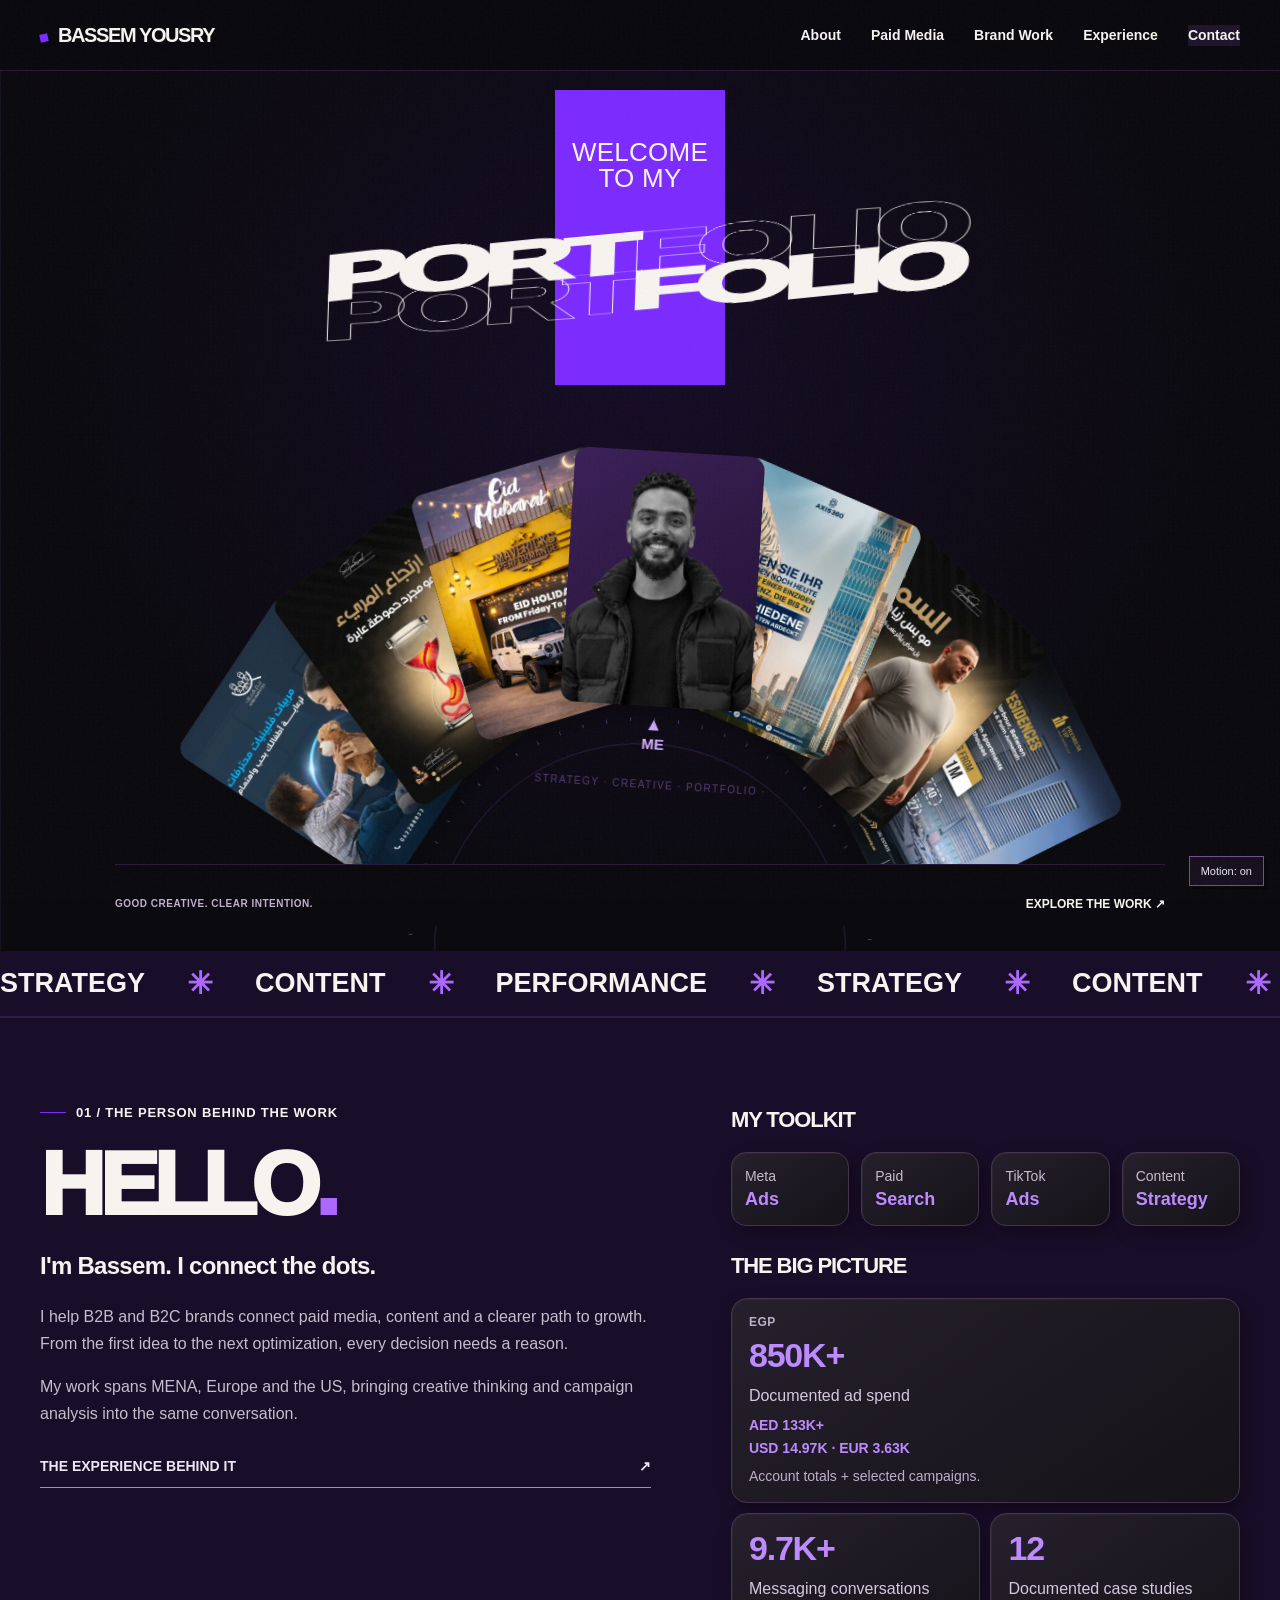
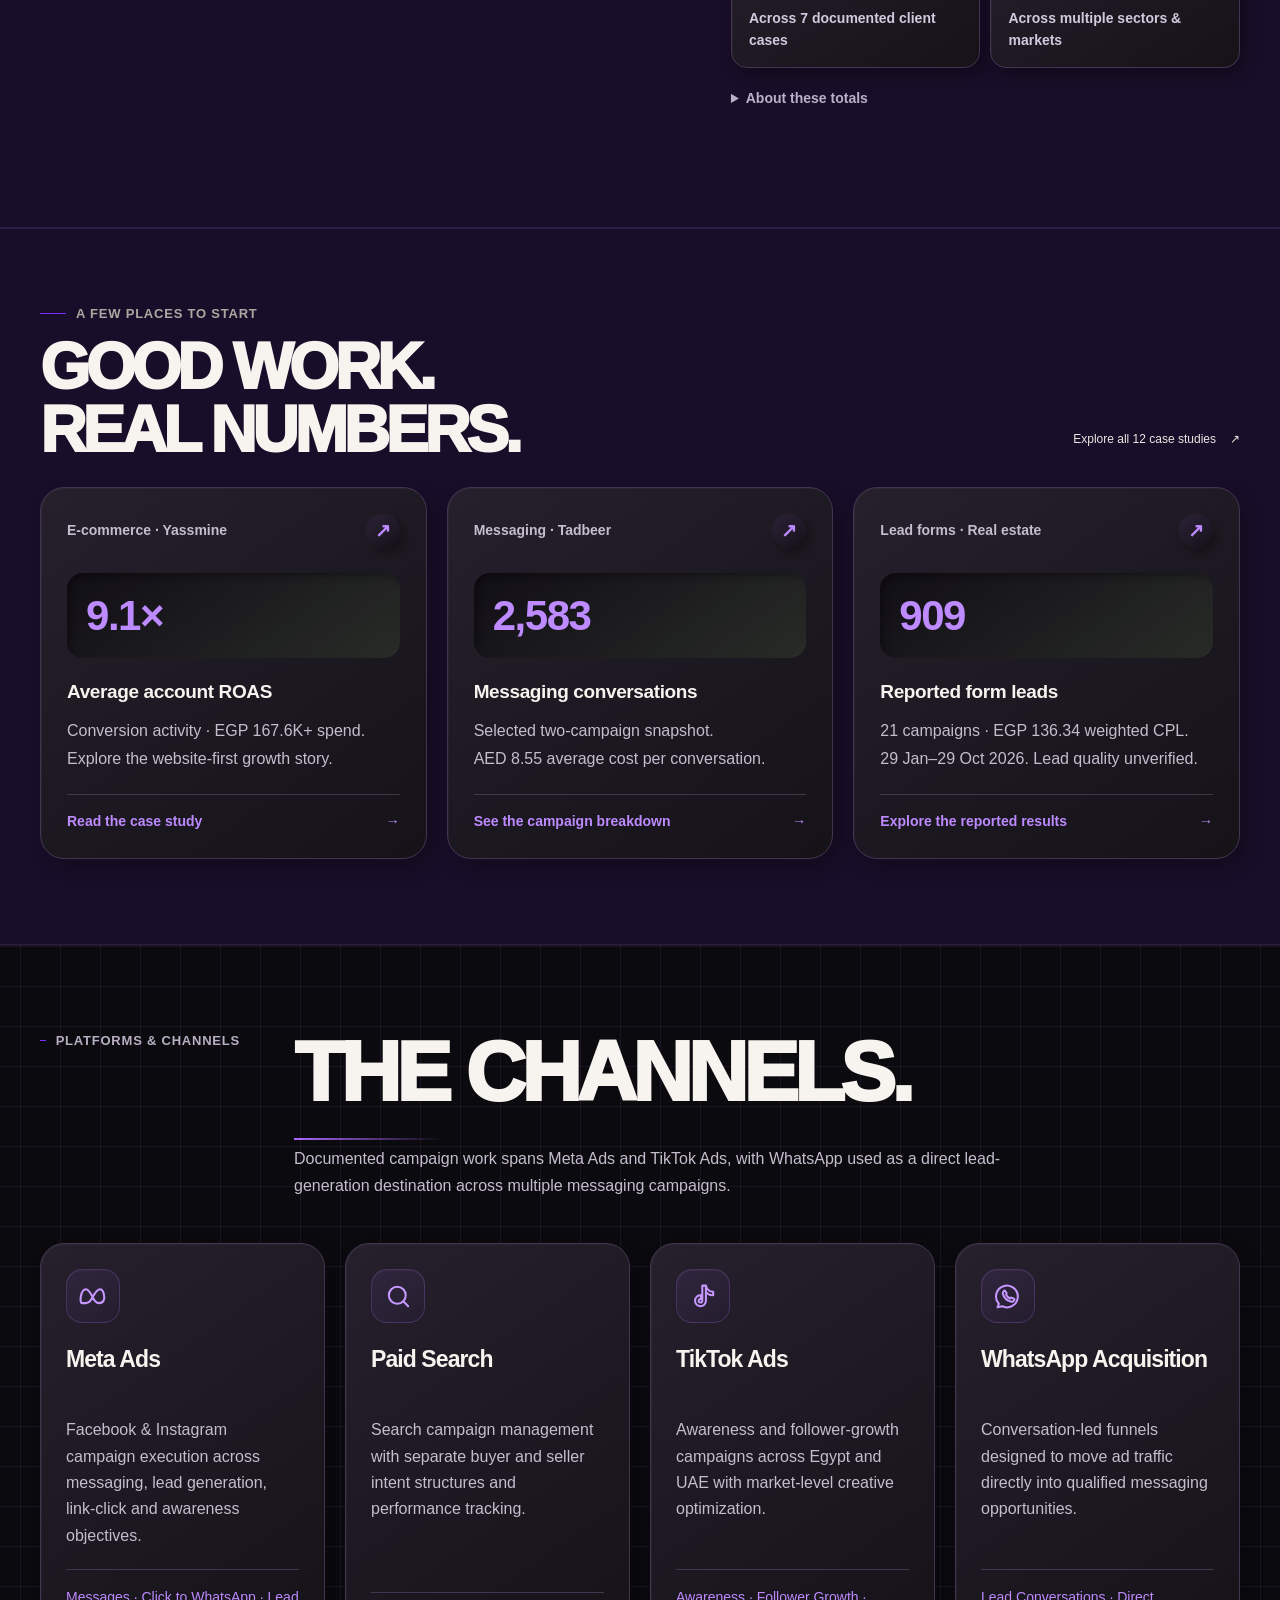
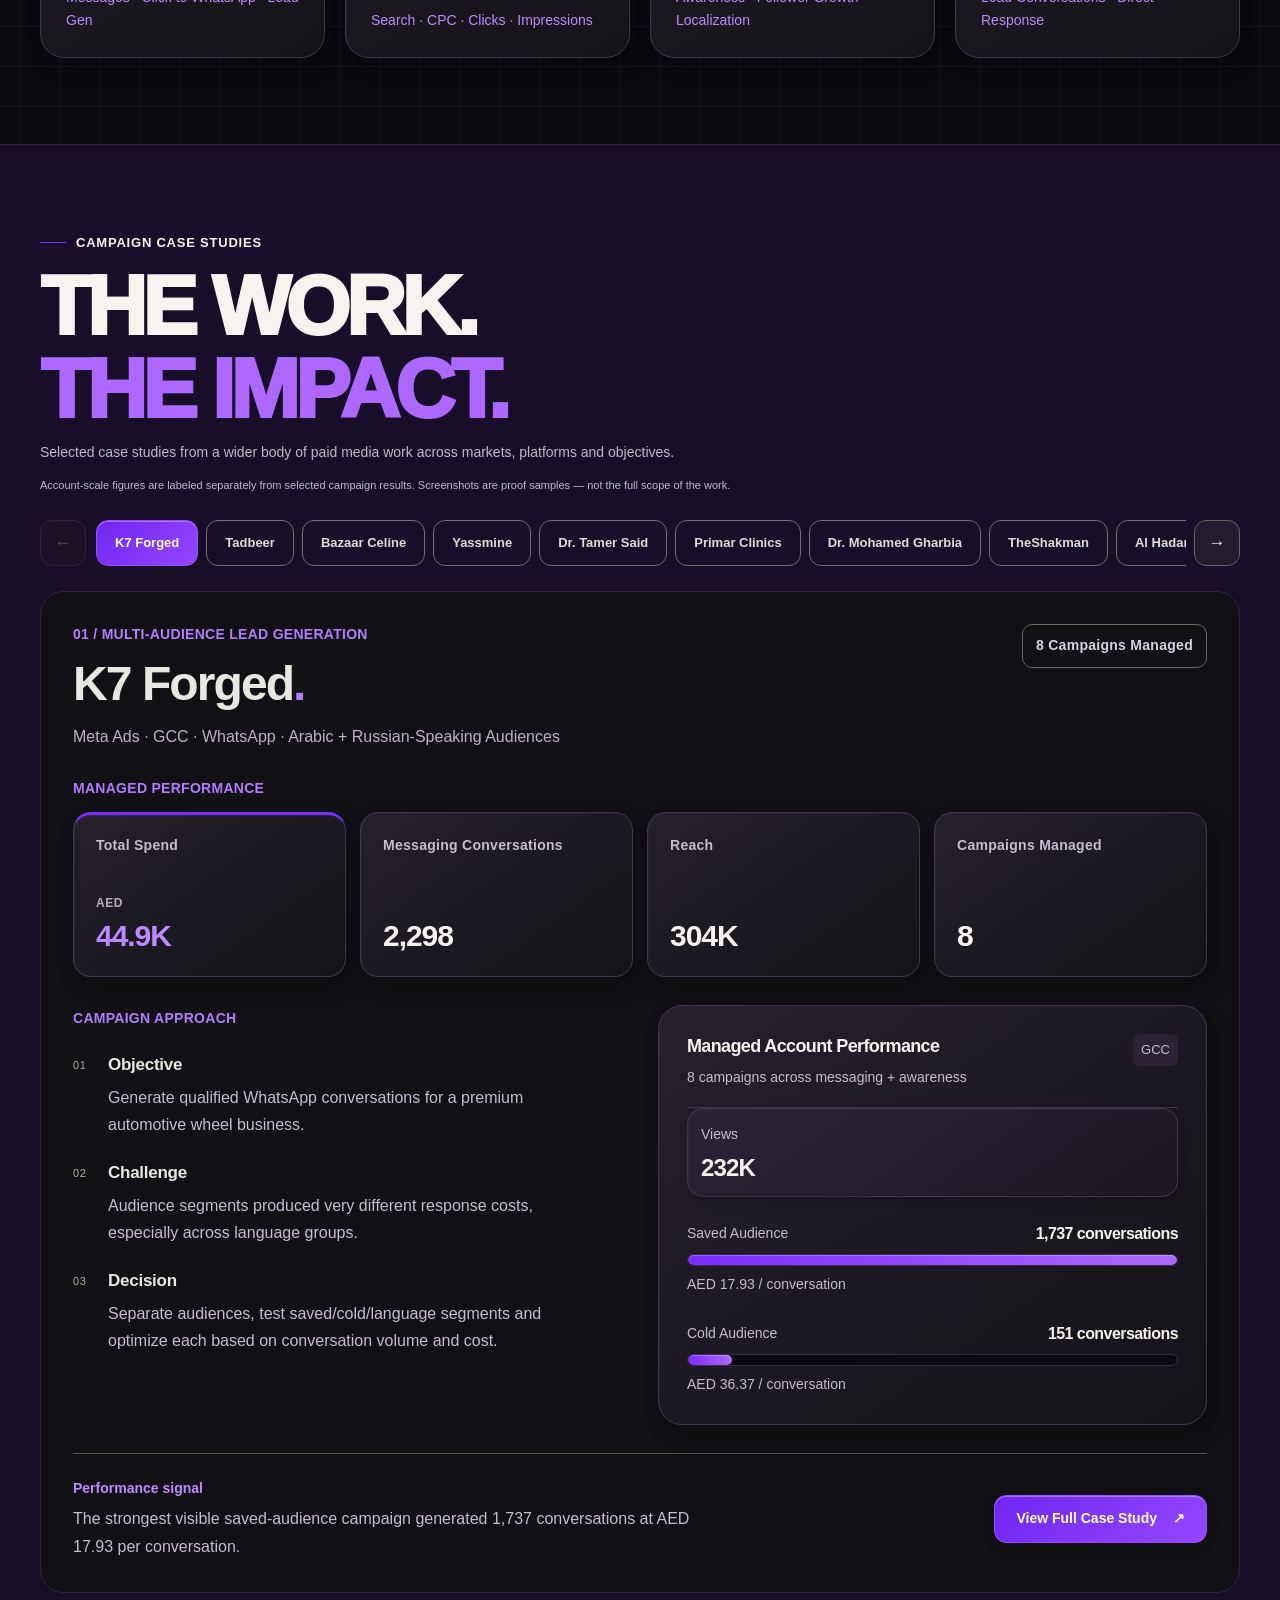
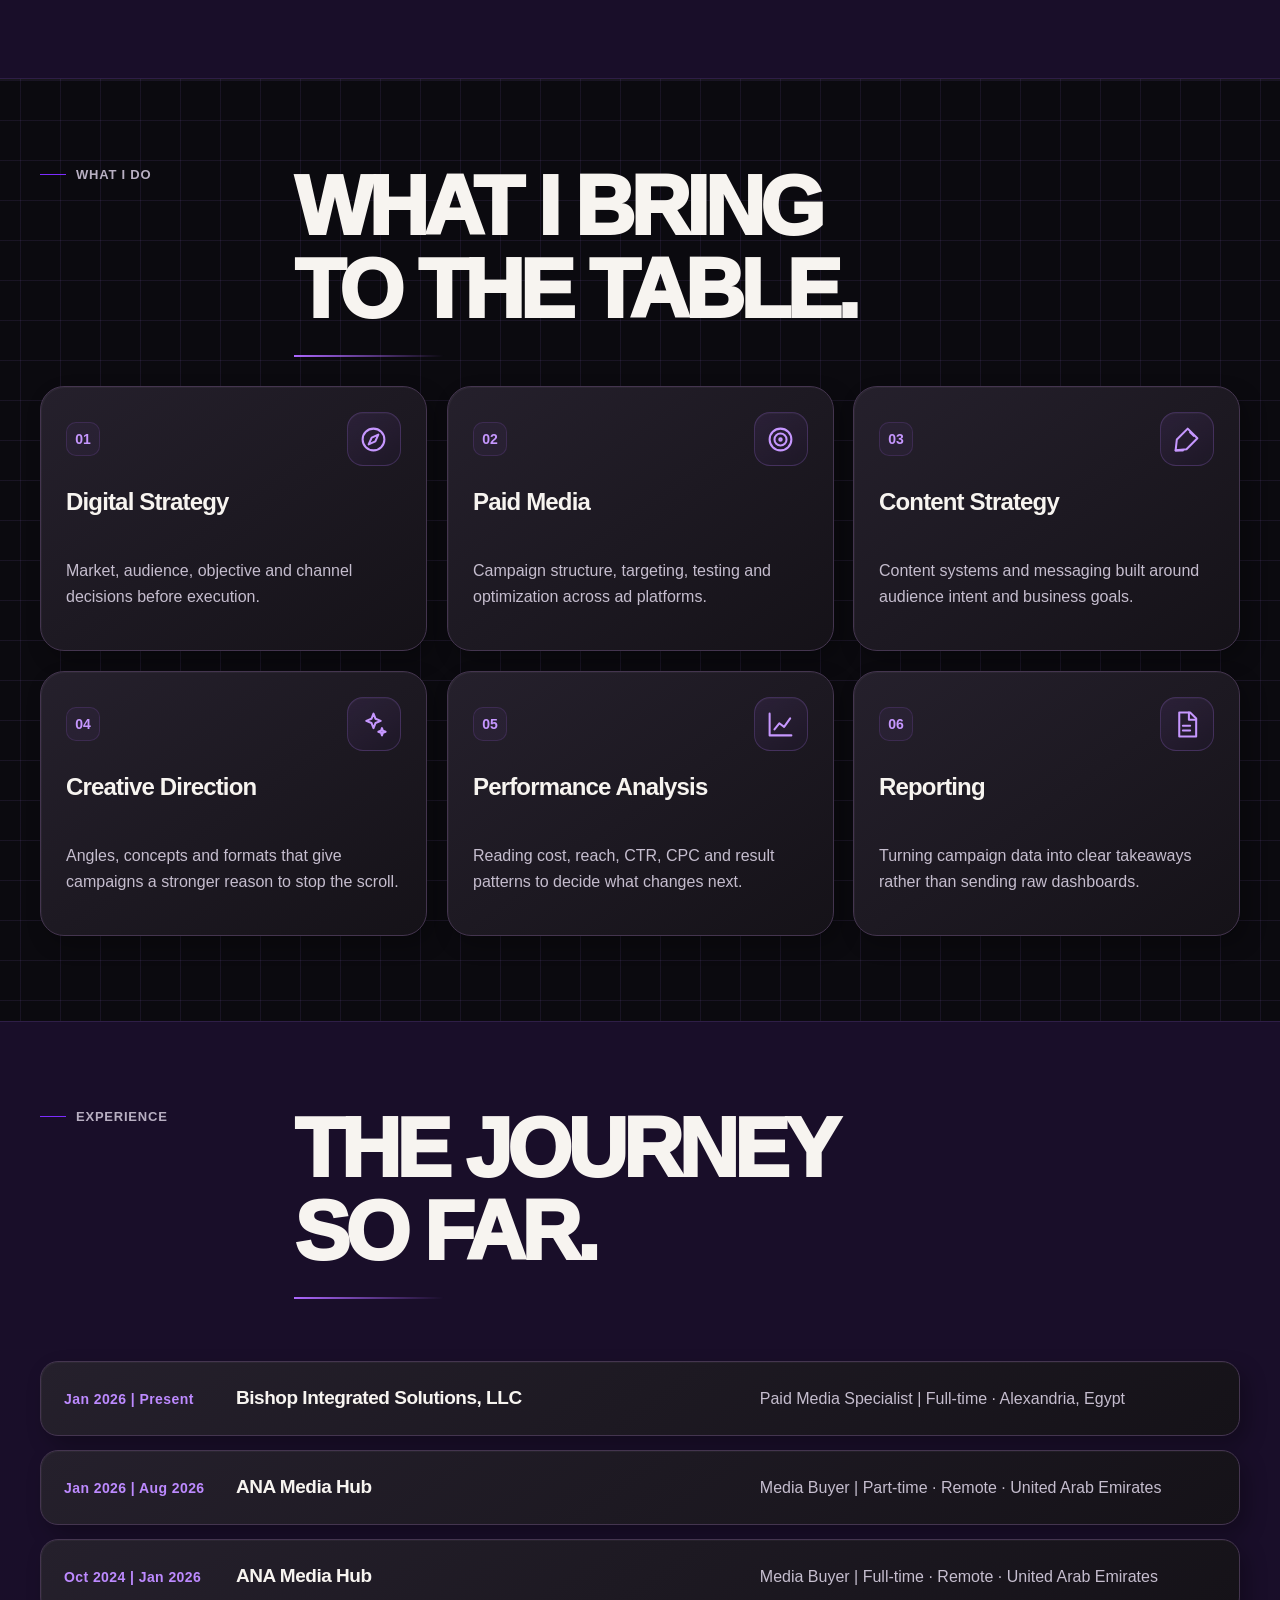
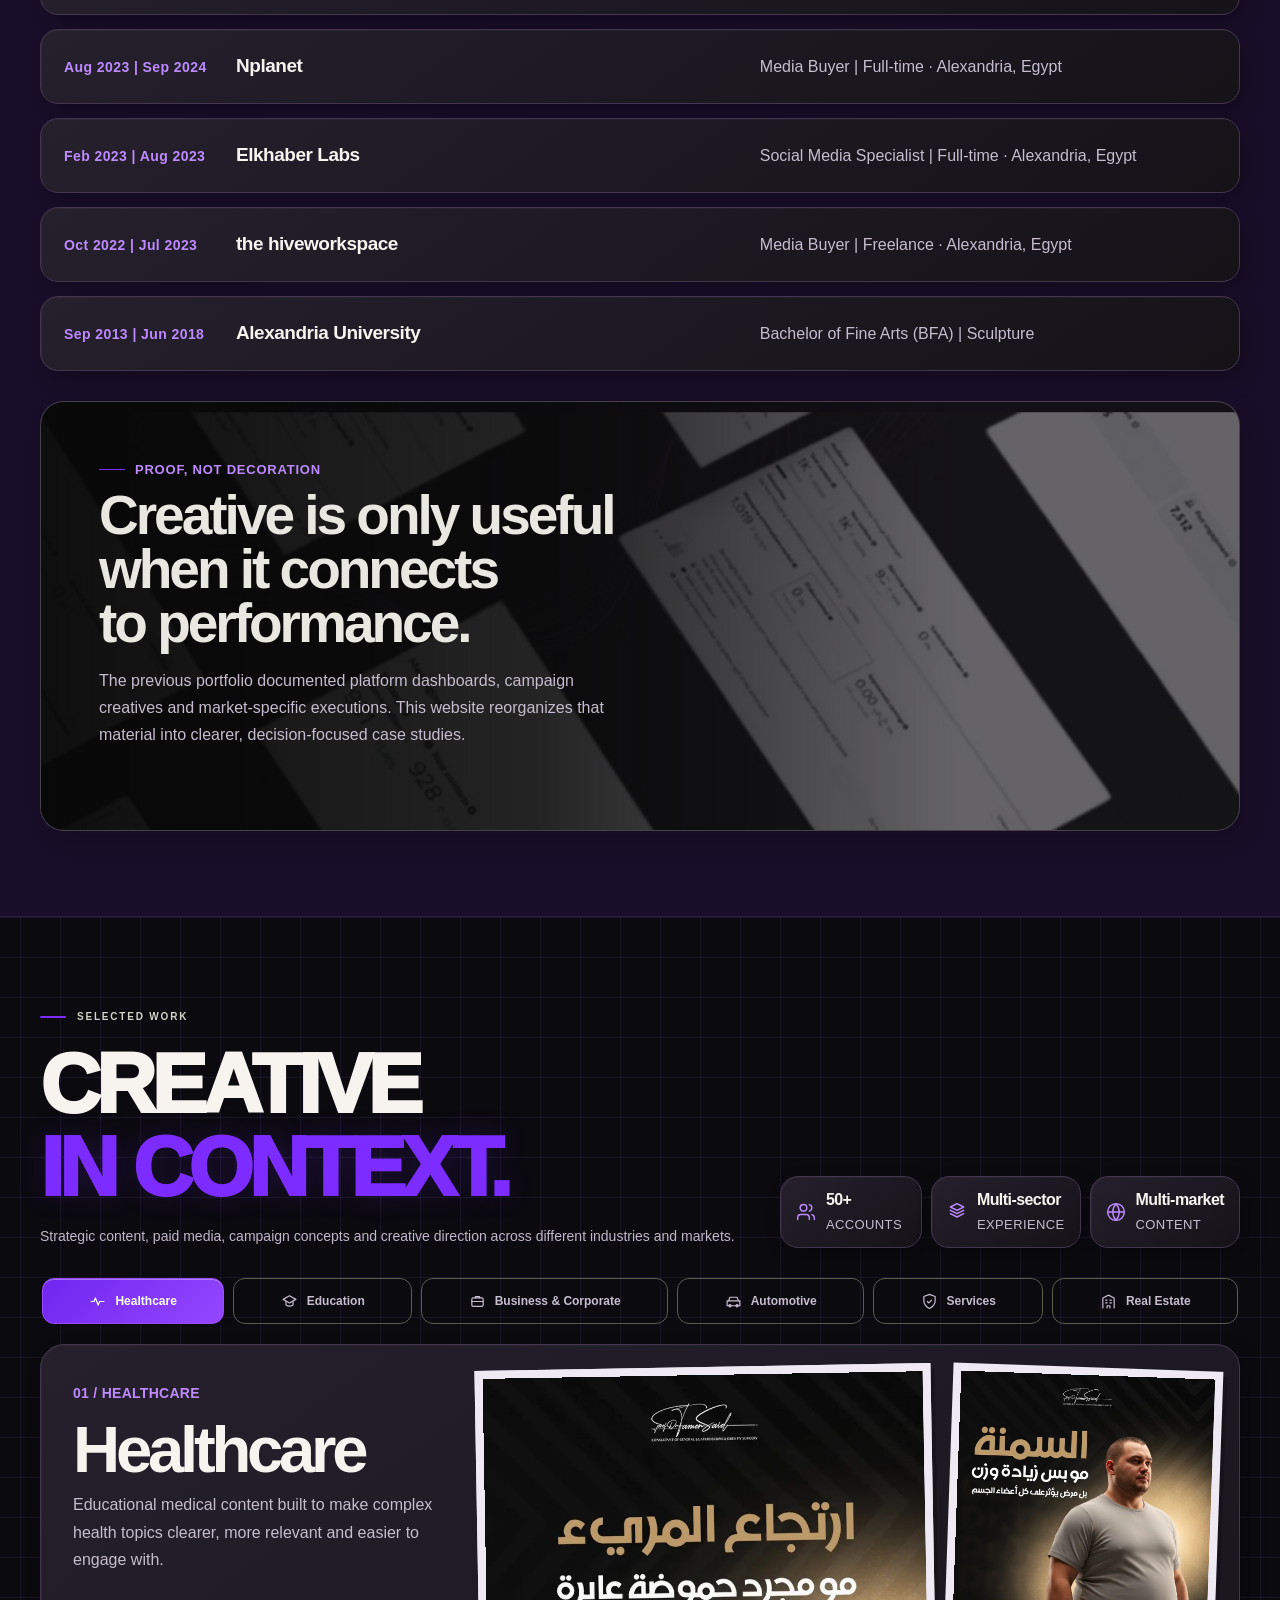
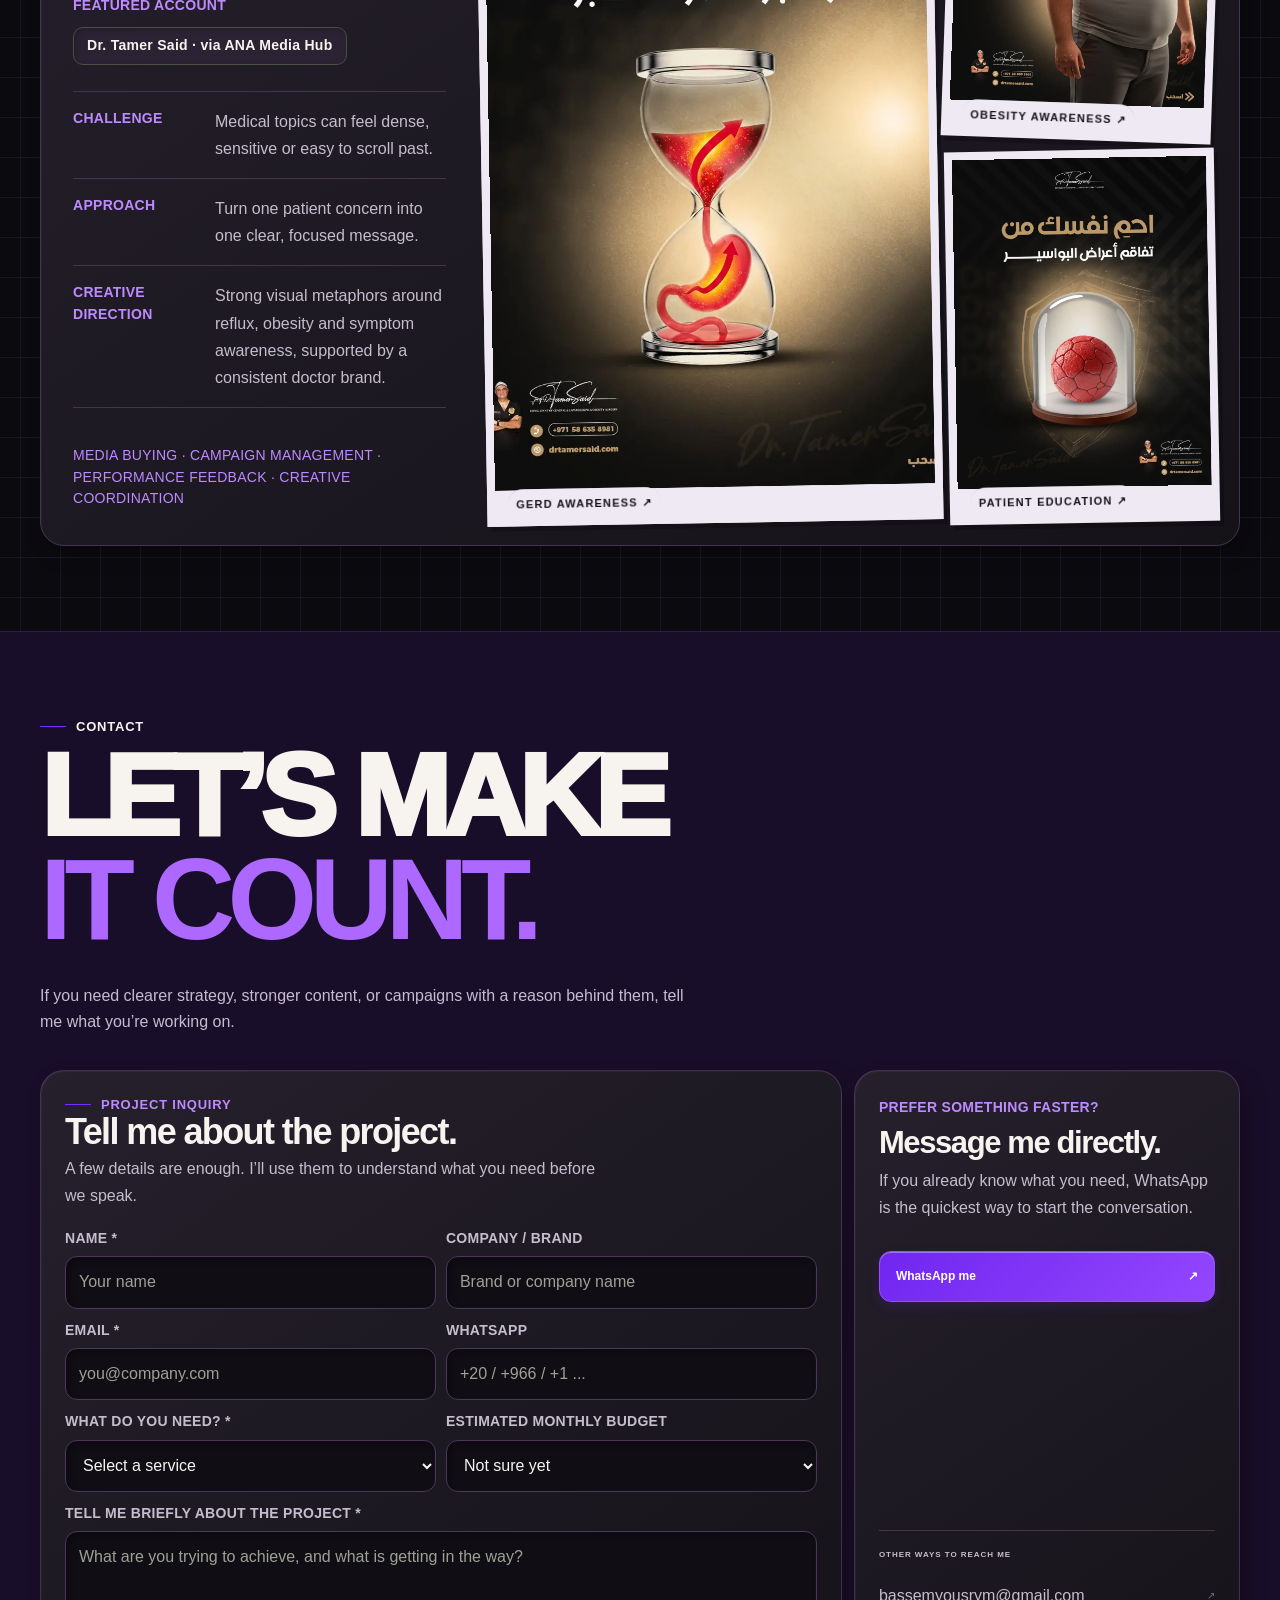
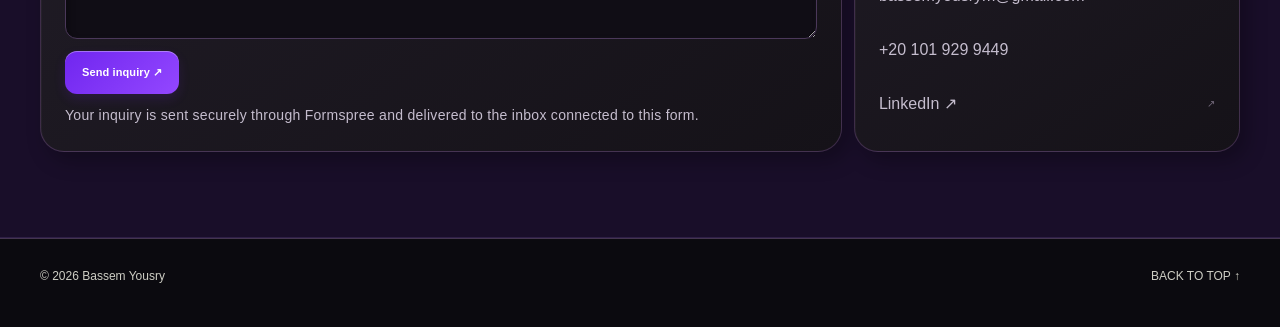
==== index.html @ 171b92a3 "Use a readable medium weight for the welcome text" ====
<!doctype html>
<html lang="en">
<head>
<meta charset="utf-8">
<meta name="viewport" content="width=device-width,initial-scale=1">
<meta name="description" content="Bassem Yousry | Paid Media Specialist and Digital Marketer working across paid media, content strategy and campaign optimization for B2B and B2C brands in Egypt, GCC markets and the US market.">
<meta name="theme-color" content="#080808">
<link rel="canonical" href="https://bassemyousry1.github.io/Bassem-portfolio/">
<link rel="icon" type="image/svg+xml" href="assets/images/site-icon.svg">


<meta property="og:type" content="website">
<meta property="og:site_name" content="Bassem Yousry Portfolio">
<meta property="og:title" content="Bassem Yousry | Paid Media & Digital Marketing">
<meta property="og:description" content="Paid media and content strategy for B2B and B2C brands across MENA, Europe and the US market.">
<meta property="og:url" content="https://bassemyousry1.github.io/Bassem-portfolio/">
<meta property="og:image" content="https://bassemyousry1.github.io/Bassem-portfolio/assets/og-preview.jpg">
<meta property="og:image:width" content="1200">
<meta property="og:image:height" content="630">

<meta name="twitter:card" content="summary_large_image">
<meta name="twitter:title" content="Bassem Yousry | Paid Media & Digital Marketing">
<meta name="twitter:description" content="Paid media and content strategy across MENA, Europe and the US market.">
<meta name="twitter:image" content="https://bassemyousry1.github.io/Bassem-portfolio/assets/og-preview.jpg">
<title>Bassem Yousry | Paid Media & Digital Marketing</title>
<link rel="stylesheet" href="site-7eff02b845.css">
</head>
<body class="paper-portfolio fan-portfolio fan-intro-active">
<a class="skip-link" href="#main-content">Skip to content</a>
<div class="noise"></div>
<div class="scroll-progress" aria-hidden="true"><span></span></div>

<svg width="0" height="0" style="position:absolute">
  <symbol id="i-phone" viewBox="0 0 24 24"><path d="M22 16.92v3a2 2 0 0 1-2.18 2 19.79 19.79 0 0 1-8.63-3.07A19.5 19.5 0 0 1 5.15 12.8a19.79 19.79 0 0 1-3.07-8.67A2 2 0 0 1 4.07 2h3a2 2 0 0 1 2 1.72c.12.9.33 1.78.62 2.63a2 2 0 0 1-.45 2.11L8 9.91a16 16 0 0 0 6.09 6.09l1.45-1.24a2 2 0 0 1 2.11-.45c.85.29 1.73.5 2.63.62A2 2 0 0 1 22 16.92z"/></symbol>
  <symbol id="i-mail" viewBox="0 0 24 24"><path d="M4 4h16a2 2 0 0 1 2 2v12a2 2 0 0 1-2 2H4a2 2 0 0 1-2-2V6a2 2 0 0 1 2-2z"/><path d="m22 6-10 7L2 6"/></symbol>
  <symbol id="i-link" viewBox="0 0 24 24"><path d="M10 13a5 5 0 0 0 7.07.07l2-2A5 5 0 0 0 12 4l-1.15 1.15"/><path d="M14 11a5 5 0 0 0-7.07-.07l-2 2A5 5 0 0 0 12 20l1.15-1.15"/></symbol>
  <symbol id="i-download" viewBox="0 0 24 24"><path d="M21 15v4a2 2 0 0 1-2 2H5a2 2 0 0 1-2-2v-4"/><path d="m7 10 5 5 5-5"/><path d="M12 15V3"/></symbol>
  <symbol id="i-target" viewBox="0 0 24 24"><circle cx="12" cy="12" r="9"/><circle cx="12" cy="12" r="5"/><circle cx="12" cy="12" r="1"/></symbol>
  <symbol id="i-chart" viewBox="0 0 24 24"><path d="M3 3v18h18"/><path d="m7 16 4-5 4 3 5-7"/></symbol>
  <symbol id="i-pen" viewBox="0 0 24 24"><path d="m12 20 9-9-8-8-9 9-1 9z"/><path d="m15 6 3 3"/><path d="M3 21h6"/></symbol>
  <symbol id="i-spark" viewBox="0 0 24 24"><path d="m12 3 1.7 4.3L18 9l-4.3 1.7L12 15l-1.7-4.3L6 9l4.3-1.7z"/><path d="m19 15 .8 2.2L22 18l-2.2.8L19 21l-.8-2.2L16 18l2.2-.8z"/></symbol>
  <symbol id="i-compass" viewBox="0 0 24 24"><circle cx="12" cy="12" r="9"/><path d="m16 8-2.5 5.5L8 16l2.5-5.5z"/></symbol>
  <symbol id="i-report" viewBox="0 0 24 24"><path d="M6 2h9l5 5v15H6z"/><path d="M14 2v6h6"/><path d="M9 13h6M9 17h6"/></symbol>
  <symbol id="i-meta" viewBox="0 0 24 24"><path d="M3 17.5C.5 17.5 1.7 6 6.2 6c3.1 0 5.2 6.7 7.4 9.7 1 1.4 1.8 1.8 3.2 1.8 4.2 0 5.1-3.5 4.2-7.4C20.4 7.4 19.1 6 17.7 6c-3 0-5.2 5.5-7.8 9.4-1.2 1.8-2.2 2.1-3.7 2.1H3Z"/></symbol>
  <symbol id="i-search" viewBox="0 0 24 24"><circle cx="11" cy="11" r="7"/><path d="m20 20-4-4"/></symbol>
  <symbol id="i-video" viewBox="0 0 24 24"><path d="M14 3v12.5a4.5 4.5 0 1 1-4-4.47v3.1a1.5 1.5 0 1 0 1 1.42V3h3Zm0 0c.8 3.2 2.9 5 6 5v3c-2.3 0-4.3-.8-6-2.3"/></symbol>
  <symbol id="i-message" viewBox="0 0 24 24"><path d="m4 18-1 3 3.6-1A9 9 0 1 0 4 18Z"/><path d="M8.2 7.5c.2-.4.6-.5.9-.1l1.3 1.8c.2.3.1.6-.4 1.2.7 1.5 1.8 2.6 3.4 3.3.5-.6.9-1 1.2-.8l2 1c.4.2.4.6.1 1.1-.5 1-1.2 1.6-2.3 1.3-3.7-.9-6.3-3.5-7.1-6.6-.2-.8.4-1.8.9-2.2Z"/></symbol>
</svg>

<nav aria-label="Main navigation"><div class="wrap nav"><a class="brand" href="#top"><i></i>BASSEM YOUSRY</a><button class="menu-toggle" type="button" aria-expanded="false" aria-controls="mainLinks"><span>Menu</span><span aria-hidden="true">＋</span></button><div class="links" id="mainLinks"><a href="#about">About</a><a href="#work">Paid Media</a><a href="#brand-work">Brand Work</a><a href="#experience">Experience</a><a href="#contact">Contact</a></div></div></nav>

<main id="top"><span id="main-content" tabindex="-1"></span>
<svg width="0" height="0" aria-hidden="true" style="position:absolute;pointer-events:none"><defs><filter id="paper-ink-only" color-interpolation-filters="sRGB"><feColorMatrix type="matrix" values="0 0 0 0 0  0 0 0 0 0  0 0 0 0 0  -0.2126 -0.7152 -0.0722 1 0"/></filter></defs></svg><header class="paper-hero reference-hero"><div class="wrap"><div class="reference-edition"><span>WELCOME<br>TO MY</span></div><div class="reference-title"><div class="reference-accent-block" aria-hidden="true"></div><h1 aria-label="Portfolio"><span class="ribbon-word" aria-hidden="true"><span>P</span><span>O</span><span>R</span><span>T</span><span>F</span><span>O</span><span>L</span><span>I</span><span>O</span></span><span class="ribbon-word ribbon-outline" aria-hidden="true"><span>P</span><span>O</span><span>R</span><span>T</span><span>F</span><span>O</span><span>L</span><span>I</span><span>O</span></span></h1></div><div class="fan-showcase" aria-label="Selected designs and the person behind them"><div class="fan-track"><div class="fan-compass" aria-hidden="true"><div class="compass-ring ring-one"></div><div class="compass-ring ring-two"></div><div class="compass-lettering">STRATEGY · CREATIVE · PORTFOLIO ·</div><div class="compass-pointer"><span>▲</span><b>ME</b></div></div><a class="fan-card " href="#brand-work" data-fan-sector="services" aria-label="Services campaign creative" style="--card-x:-207.85px;--card-y:120.00px;--card-r:-60deg;--card-z:7"><img src="assets/images/thumbs/sector-service-1.webp" fetchpriority="auto" alt="Services campaign creative" width="600" height="800" decoding="async"></a><a class="fan-card " href="#brand-work" data-fan-sector="healthcare" aria-label="Healthcare campaign creative" style="--card-x:-154.27px;--card-y:56.15px;--card-r:-40deg;--card-z:8"><img src="assets/images/thumbs/sector-health-1.webp" fetchpriority="auto" alt="Healthcare campaign creative" width="600" height="800" decoding="async"></a><a class="fan-card " href="#brand-work" data-fan-sector="automotive" aria-label="Automotive campaign creative" style="--card-x:-82.08px;--card-y:14.47px;--card-r:-20deg;--card-z:9"><img src="assets/images/thumbs/sector-auto-1.webp" fetchpriority="auto" alt="Automotive campaign creative" width="600" height="800" decoding="async"></a><a class="fan-card fan-person" href="#about"  aria-label="Meet Bassem Yousry" style="--card-x:0.00px;--card-y:0.00px;--card-r:0deg;--card-z:10"><img src="assets/images/thumbs/bassem-black-outfit.webp" fetchpriority="high" alt="Bassem Yousry smiling in a black jacket" width="600" height="800" decoding="async"></a><a class="fan-card " href="#brand-work" data-fan-sector="business" aria-label="Business campaign creative" style="--card-x:82.08px;--card-y:14.47px;--card-r:20deg;--card-z:9"><img src="assets/images/thumbs/sector-biz-1.webp" fetchpriority="auto" alt="Business campaign creative" width="600" height="800" decoding="async"></a><a class="fan-card " href="#brand-work" data-fan-sector="healthcare" aria-label="Healthcare campaign creative" style="--card-x:154.27px;--card-y:56.15px;--card-r:40deg;--card-z:8"><img src="assets/images/thumbs/sector-health-2.webp" fetchpriority="auto" alt="Healthcare campaign creative" width="600" height="800" decoding="async"></a><a class="fan-card " href="#brand-work" data-fan-sector="real-estate" aria-label="Real estate campaign creative" style="--card-x:207.85px;--card-y:120.00px;--card-r:60deg;--card-z:7"><img src="assets/images/thumbs/sector-re-1.webp" fetchpriority="auto" alt="Real estate campaign creative" width="600" height="800" decoding="async"></a></div></div><div class="reference-footer"><span>GOOD CREATIVE. CLEAR INTENTION.</span><a href="#work">EXPLORE THE WORK ↗</a></div></div></header>
 <div class="paper-marquee" aria-hidden="true"><div><span>STRATEGY</span><span class="paper-star" aria-hidden="true">✳</span><span>CONTENT</span><span class="paper-star" aria-hidden="true">✳</span><span>PERFORMANCE</span><span class="paper-star" aria-hidden="true">✳</span><span>STRATEGY</span><span class="paper-star" aria-hidden="true">✳</span><span>CONTENT</span><span class="paper-star" aria-hidden="true">✳</span><span>PERFORMANCE</span><span class="paper-star" aria-hidden="true">✳</span><span>STRATEGY</span><span class="paper-star" aria-hidden="true">✳</span><span>CONTENT</span><span class="paper-star" aria-hidden="true">✳</span><span>PERFORMANCE</span><span class="paper-star" aria-hidden="true">✳</span><span>STRATEGY</span><span class="paper-star" aria-hidden="true">✳</span><span>CONTENT</span><span class="paper-star" aria-hidden="true">✳</span><span>PERFORMANCE</span><span class="paper-star" aria-hidden="true">✳</span></div></div>
 <section class="paper-about" id="about"><div class="wrap paper-about-grid">
 <div class="paper-about-copy"><div class="kicker">01 / The person behind the work</div><h2>HELLO<span class="red-ink">.</span></h2><h3>I'm Bassem. I connect the dots.</h3><p>I help B2B and B2C brands connect paid media, content and a clearer path to growth. From the first idea to the next optimization, every decision needs a reason.</p><p>My work spans MENA, Europe and the US, bringing creative thinking and campaign analysis into the same conversation.</p><a href="#experience" class="paper-text-link">THE EXPERIENCE BEHIND IT <span>↗</span></a></div>
 <div class="paper-skills"><h3>MY TOOLKIT</h3><div class="paper-tool-grid"><span>Meta<br><b>Ads</b></span><span>Paid<br><b>Search</b></span><span>TikTok<br><b>Ads</b></span><span>Content<br><b>Strategy</b></span></div><h3>THE BIG PICTURE</h3><dl class="paper-proof-results"><div><dt><small>EGP</small>850K+</dt><dd>Documented ad spend<strong class="paper-spend-currencies">AED 133K+<br>USD 14.97K · EUR 3.63K</strong><span>Account totals + selected campaigns.</span></dd></div><div><dt>9.7K+</dt><dd>Messaging conversations<strong>Across 7 documented client cases</strong></dd></div><div><dt>12</dt><dd>Documented case studies<strong>Across multiple sectors &amp; markets</strong></dd></div></dl><details class="paper-proof-note"><summary>About these totals</summary><p>Spend is grouped by currency and includes account-history totals alongside selected campaign snapshots. It is documented scope, not a claim that every historical campaign was managed by me. Estimated spend and duplicate campaign breakdowns are excluded. Conversations sum selected results across seven clients; they are not unique people. These figures cover available evidence, not lifetime totals.</p></details></div>
 </div></section>
 

<section class="featured-results" aria-labelledby="featuredTitle"><div class="wrap">
  <div class="featured-heading"><div><div class="kicker">A few places to start</div><h2 id="featuredTitle">GOOD WORK.<br>REAL NUMBERS.</h2></div><a href="#work" class="text-link">Explore all 12 case studies <span aria-hidden="true">↗</span></a></div>
  <div class="featured-grid">
    <a class="featured-card" href="#work" data-featured-campaign="yassmine"><div class="featured-card-top"><span>E-commerce · Yassmine</span><span aria-hidden="true">↗</span></div><b>9.1×</b><h3>Average account ROAS</h3><p>Conversion activity · EGP 167.6K+ spend.<br>Explore the website-first growth story.</p><span class="featured-cta">Read the case study <span aria-hidden="true">→</span></span></a>
    <a class="featured-card" href="#work" data-featured-campaign="tadbeer"><div class="featured-card-top"><span>Messaging · Tadbeer</span><span aria-hidden="true">↗</span></div><b>2,583</b><h3>Messaging conversations</h3><p>Selected two-campaign snapshot.<br>AED 8.55 average cost per conversation.</p><span class="featured-cta">See the campaign breakdown <span aria-hidden="true">→</span></span></a>
    <a class="featured-card" href="#work" data-featured-campaign="realestate"><div class="featured-card-top"><span>Lead forms · Real estate</span><span aria-hidden="true">↗</span></div><b>909</b><h3>Reported form leads</h3><p>21 campaigns · EGP 136.34 weighted CPL.<br>29 Jan–29 Oct 2026. Lead quality unverified.</p><span class="featured-cta">Explore the reported results <span aria-hidden="true">→</span></span></a>
  </div>
</div></section>

<section id="platforms"><div class="wrap">
  <div class="head reveal"><div class="kicker">Platforms & Channels</div><h2>THE CHANNELS.</h2></div>
  <p class="subcopy reveal">Documented campaign work spans Meta Ads and TikTok Ads, with WhatsApp used as a direct lead-generation destination across multiple messaging campaigns.</p>
  <div class="platforms">
    <article class="platform reveal"><div class="platform-icon"><svg class="ico lg" aria-hidden="true" focusable="false"><use href="#i-meta"/></svg></div><div><h3>Meta Ads</h3><p>Facebook & Instagram campaign execution across messaging, lead generation, link-click and awareness objectives.</p><small>Messages · Click to WhatsApp · Lead Gen</small></div></article>
    <article class="platform reveal"><div class="platform-icon"><svg class="ico lg" aria-hidden="true" focusable="false"><use href="#i-search"/></svg></div><div><h3>Paid Search</h3><p>Search campaign management with separate buyer and seller intent structures and performance tracking.</p><small>Search · CPC · Clicks · Impressions</small></div></article>
    <article class="platform reveal"><div class="platform-icon"><svg class="ico lg" aria-hidden="true" focusable="false"><use href="#i-video"/></svg></div><div><h3>TikTok Ads</h3><p>Awareness and follower-growth campaigns across Egypt and UAE with market-level creative optimization.</p><small>Awareness · Follower Growth · Localization</small></div></article>
    <article class="platform reveal"><div class="platform-icon"><svg class="ico lg" aria-hidden="true" focusable="false"><use href="#i-message"/></svg></div><div><h3>WhatsApp Acquisition</h3><p>Conversation-led funnels designed to move ad traffic directly into qualified messaging opportunities.</p><small>Lead Conversations · Direct Response</small></div></article>
  </div>
</div></section>

<section id="work">
  <div class="wrap">

    <div class="campaign-v22-head reveal">
      <div class="campaign-v21-heading">
        <div>
          <div class="kicker">Campaign Case Studies</div>
          <h2>THE WORK.<br><span class="red-ink">THE IMPACT.</span></h2>
          <p>Selected case studies from a wider body of paid media work across markets, platforms and objectives.</p>
          <div class="campaign-scope-note">Account-scale figures are labeled separately from selected campaign results. Screenshots are proof samples — not the full scope of the work.</div>
        </div>

        <div class="campaign-v21-tab-shell">
          <button class="campaign-tab-arrow prev" id="campaignTabPrev" type="button" aria-label="Previous campaign">←</button>
          <div class="campaign-v21-tabs" id="campaignV21Tabs" role="tablist" aria-label="Campaign case studies">
            <button class="campaign-v21-tab active" data-campaign-target="k7" role="tab" aria-selected="true">K7 Forged</button>
            <button class="campaign-v21-tab" data-campaign-target="tadbeer" role="tab" aria-selected="false">Tadbeer</button>
            <button class="campaign-v21-tab" data-campaign-target="bazaar" role="tab" aria-selected="false">Bazaar Celine</button>
            <button class="campaign-v21-tab" data-campaign-target="yassmine" role="tab" aria-selected="false">Yassmine</button>
            <button class="campaign-v21-tab" data-campaign-target="drtamer" role="tab" aria-selected="false">Dr. Tamer Said</button>
            <button class="campaign-v21-tab" data-campaign-target="sherbiny" role="tab" aria-selected="false">Primar Clinics</button>
            <button class="campaign-v21-tab" data-campaign-target="gharbia" role="tab" aria-selected="false">Dr. Mohamed Gharbia</button>
            <button class="campaign-v21-tab" data-campaign-target="shakman" role="tab" aria-selected="false">TheShakman</button>
            <button class="campaign-v21-tab" data-campaign-target="hadara" role="tab" aria-selected="false">Al Hadara Center</button>
            <button class="campaign-v21-tab" data-campaign-target="exige" role="tab" aria-selected="false">Exige Auto</button>
            <button class="campaign-v21-tab" data-campaign-target="zafran" role="tab" aria-selected="false">Zafran Market</button>
            <button class="campaign-v21-tab" data-campaign-target="realestate" role="tab" aria-selected="false">Real Estate Lead Generation</button>
          </div>
          <button class="campaign-tab-arrow next" id="campaignTabNext" type="button" aria-label="Next campaign">→</button>
        </div>
      </div>
    </div>

    <div class="campaign-v21-stack reveal">
      <!-- Real Estate: verified form-lead rows, 29 Jan–29 Oct 2026 -->
      <article class="campaign-v21-case campaign-editorial" data-campaign="realestate">
 <header class="case-heading"><div><div class="campaign-v21-index">12 / Real Estate Lead Generation</div><h3>Real Estate Lead Generation<span class="case-title-dot" aria-hidden="true">.</span></h3><p class="campaign-v21-sub">Meta Ads · Lead Forms · EGP · 29 Jan–29 Oct 2026</p></div><div class="case-context">21 Form-Lead Campaigns</div></header>
 <div class="case-results"><div class="case-section-label">Reported Form-Lead Performance</div><div class="case-outcomes"><div class="case-outcome primary-outcome"><span class="metric-label">Reported Form Leads</span><b class="metric-value"><span class="metric-currency" aria-hidden="true">&nbsp;</span><span class="metric-number">909</span></b></div><div class="case-outcome"><span class="metric-label">Form-Lead Campaign Spend</span><b class="metric-value"><span class="metric-currency">EGP</span><span class="metric-number">123.93K</span></b></div><div class="case-outcome"><span class="metric-label">Weighted Cost / Form Lead</span><b class="metric-value"><span class="metric-currency">EGP</span><span class="metric-number">136.34</span></b></div><div class="case-outcome"><span class="metric-label">Form-Lead Campaigns</span><b class="metric-value"><span class="metric-currency" aria-hidden="true">&nbsp;</span><span class="metric-number">21</span></b></div></div></div>
 <div class="case-story"><div class="case-section-label">Campaign approach</div><div class="strategy-steps"><div class="strategy-step"><span>01</span><div><h5>Objective</h5><p>Generate property inquiries through lead forms for Bait Al Watan, North Rehab and ZAHYA campaigns.</p></div></div><div class="strategy-step"><span>02</span><div><h5>Campaign scope</h5><p>The export also includes hiring messages, visits, awareness and custom conversions, measured separately from form leads.</p></div></div><div class="strategy-step"><span>03</span><div><h5>Measurement</h5><p>Include only Leads (form) rows. Weighted CPL equals their total spend divided by their total form leads.</p></div></div></div></div>
 <div class="campaign-chart-panel">
          <div class="campaign-chart-head"><div><strong>Form-Lead Results</strong><span>Matching spend and lead scope · 21 campaigns</span></div><small>29 Jan–29 Oct 2026</small></div>
          
          <div class="chart-stat-grid"><div><span>Form-lead campaign spend</span><b>EGP 123,932.22</b></div><div><span>Impressions · same campaigns</span><b>640,199</b></div></div>
          <div class="chart-callout"><span>Weighted cost per form lead</span><b>EGP 136.34</b><small>Total included spend ÷ 909 reported leads</small></div>
          <div class="chart-footnote">Source: Untitled-report.xlsx, Raw Data Report, 29 Jan–29 Oct 2026. Only Leads (form) rows are included. Custom conversions, messaging, visits, awareness and rows without a result type are excluded together with their spend. Form submissions do not establish qualified buyers, sales or revenue.</div>
        </div>
 <footer class="case-card-footer"><div class="case-takeaway"><span>Selected campaign</span><p>Bait Al Watan – Residential F13 9/4: 46 form leads from EGP 1,730.50 spend at EGP 37.62 per lead. This is one campaign, not the overall average.</p></div><button class="campaign-v21-full-btn" type="button" data-case="realestate">View Full Case Study <span aria-hidden="true">↗</span></button></footer>
 </article>


      <!-- 05 K7 -->
      <article class="campaign-v21-case campaign-editorial active" data-campaign="k7">
 <header class="case-heading"><div><div class="campaign-v21-index">01 / Multi-Audience Lead Generation</div><h3>K7 Forged<span class="case-title-dot" aria-hidden="true">.</span></h3><p class="campaign-v21-sub">Meta Ads · GCC · WhatsApp · Arabic + Russian-Speaking Audiences</p></div><div class="case-context">8 Campaigns Managed</div></header>
 <div class="case-results"><div class="case-section-label">Managed Performance</div><div class="case-outcomes"><div class="case-outcome primary-outcome"><span class="metric-label">Total Spend</span><b class="metric-value"><span class="metric-currency">AED</span><span class="metric-number">44.9K</span></b></div><div class="case-outcome"><span class="metric-label">Messaging Conversations</span><b class="metric-value"><span class="metric-currency" aria-hidden="true">&nbsp;</span><span class="metric-number">2,298</span></b></div><div class="case-outcome"><span class="metric-label">Reach</span><b class="metric-value"><span class="metric-currency" aria-hidden="true">&nbsp;</span><span class="metric-number">304K</span></b></div><div class="case-outcome"><span class="metric-label">Campaigns Managed</span><b class="metric-value"><span class="metric-currency" aria-hidden="true">&nbsp;</span><span class="metric-number">8</span></b></div></div></div>
 <div class="case-story"><div class="case-section-label">Campaign approach</div><div class="strategy-steps"><div class="strategy-step"><span>01</span><div><h5>Objective</h5><p>Generate qualified WhatsApp conversations for a premium automotive wheel business.</p></div></div><div class="strategy-step"><span>02</span><div><h5>Challenge</h5><p>Audience segments produced very different response costs, especially across language groups.</p></div></div><div class="strategy-step"><span>03</span><div><h5>Decision</h5><p>Separate audiences, test saved/cold/language segments and optimize each based on conversation volume and cost.</p></div></div></div></div>
 <div class="campaign-chart-panel">
          <div class="campaign-chart-head">
            <div><strong>Managed Account Performance</strong><span>8 campaigns across messaging + awareness</span></div>
            <small>GCC</small>
          </div>
          
          <div class="chart-stat-grid">
            
            
            <div><span>Views</span><b>232K</b></div>
            
          </div>
          <div class="horizontal-chart compact-bars">
            <div class="chart-row">
              <div class="chart-row-label"><span>Saved Audience</span><b>1,737 conversations</b></div>
              <div class="chart-track"><i style="width:100%"></i></div>
              <small>AED 17.93 / conversation</small>
            </div>
            <div class="chart-row">
              <div class="chart-row-label"><span>Cold Audience</span><b>151 conversations</b></div>
              <div class="chart-track"><i style="width:9%"></i></div>
              <small>AED 36.37 / conversation</small>
            </div>
          </div>
        </div>
 <footer class="case-card-footer"><div class="case-takeaway">
            <span>Performance signal</span>
            <p>The strongest visible saved-audience campaign generated 1,737 conversations at AED 17.93 per conversation.</p>
          </div><button class="campaign-v21-full-btn" type="button" data-case="k7">View Full Case Study <span aria-hidden="true">↗</span></button></footer>
 </article>

      <!-- 04 Tadbeer -->
      <article class="campaign-v21-case campaign-editorial" data-campaign="tadbeer">
 <header class="case-heading"><div><div class="campaign-v21-index">02 / Lead Generation at Scale</div><h3>Tadbeer Center<span class="case-title-dot" aria-hidden="true">.</span></h3><p class="campaign-v21-sub">Meta Ads · UAE · WhatsApp Messaging</p></div><div class="case-context">15+ Campaigns Managed</div></header>
 <div class="case-results"><div class="case-section-label">Selected 2-Campaign Snapshot</div><div class="case-outcomes"><div class="case-outcome primary-outcome"><span class="metric-label">Selected Spend</span><b class="metric-value"><span class="metric-currency">AED</span><span class="metric-number">22.1K</span></b></div><div class="case-outcome"><span class="metric-label">Messaging Conversations</span><b class="metric-value"><span class="metric-currency" aria-hidden="true">&nbsp;</span><span class="metric-number">2,583</span></b></div><div class="case-outcome"><span class="metric-label">Avg. Cost / Conversation</span><b class="metric-value"><span class="metric-currency">AED</span><span class="metric-number">8.55</span></b></div><div class="case-outcome"><span class="metric-label">Reach</span><b class="metric-value"><span class="metric-currency" aria-hidden="true">&nbsp;</span><span class="metric-number">59.1K</span></b></div></div></div>
 <div class="case-story"><div class="case-section-label">Campaign approach</div><div class="strategy-steps"><div class="strategy-step"><span>01</span><div><h5>Objective</h5><p>Generate WhatsApp inquiries for home-labor services across multiple campaign waves.</p></div></div><div class="strategy-step"><span>02</span><div><h5>Challenge</h5><p>Maintain conversation efficiency as campaign volume and audience coverage increased.</p></div></div><div class="strategy-step"><span>03</span><div><h5>Decision</h5><p>Use direct-response messaging structures, separate audience groups and continuously optimize cost per conversation.</p></div></div></div></div>
 <div class="campaign-chart-panel">
          <div class="campaign-chart-head">
            <div><strong>Messaging Volume</strong><span>Two documented campaigns</span></div>
            <small>15+ campaigns managed overall</small>
          </div>
          
          <div class="horizontal-chart">
            <div class="chart-row">
              <div class="chart-row-label"><span>Main Messaging Campaign</span><b>2,254</b></div>
              <div class="chart-track"><i style="width:100%"></i></div>
              <small>AED 8.67 / conversation · AED 19.55K spend</small>
            </div>
            <div class="chart-row">
              <div class="chart-row-label"><span>Foreigners Segment</span><b>329</b></div>
              <div class="chart-track"><i style="width:15%"></i></div>
              <small>AED 7.71 / conversation · AED 2.54K spend</small>
            </div>
          </div>
          <div class="chart-callout"><span>Combined selected efficiency</span><b>AED 8.55</b><small>average cost per messaging conversation</small></div>
        </div>
 <footer class="case-card-footer"><div class="case-takeaway">
            <span>Scale beyond the screenshot</span>
            <p>I managed 15+ campaigns for Tadbeer. The numbers above are a documented two-campaign snapshot, not the full account history.</p>
          </div><button class="campaign-v21-full-btn" type="button" data-case="tadbeer">View Full Case Study <span aria-hidden="true">↗</span></button></footer>
 </article>

      <!-- 07 Bazaar Celine -->
      <article class="campaign-v21-case campaign-editorial" data-campaign="bazaar">
 <header class="case-heading"><div><div class="campaign-v21-index">03 / Multi-Market Jewelry</div><h3>Bazaar Celine<span class="case-title-dot" aria-hidden="true">.</span></h3><p class="campaign-v21-sub">Jewelry / Accessories · UAE · Jordan · Egypt · Meta Ads</p></div><div class="case-context">Multi-Market</div></header>
 <div class="case-results"><div class="case-section-label">Brand Scale Across Markets</div><div class="case-outcomes"><div class="case-outcome primary-outcome"><span class="metric-label">Egypt + Jordan Account Impressions</span><b class="metric-value"><span class="metric-currency" aria-hidden="true">&nbsp;</span><span class="metric-number">10.8M</span></b></div><div class="case-outcome"><span class="metric-label">Egypt + Jordan Account Reach</span><b class="metric-value"><span class="metric-currency" aria-hidden="true">&nbsp;</span><span class="metric-number">3.96M</span></b></div><div class="case-outcome"><span class="metric-label">UAE Messaging Conversations</span><b class="metric-value"><span class="metric-currency" aria-hidden="true">&nbsp;</span><span class="metric-number">1,080</span></b></div><div class="case-outcome"><span class="metric-label">UAE Avg. Cost / Conversation</span><b class="metric-value"><span class="metric-currency">AED</span><span class="metric-number">9.47</span></b></div></div></div>
 <div class="case-story"><div class="case-section-label">Campaign approach</div><div class="strategy-steps"><div class="strategy-step"><span>01</span><div><h5>Objective</h5><p>Drive sales conversations and traffic across three markets without treating different currencies and markets as one blended result.</p></div></div><div class="strategy-step"><span>02</span><div><h5>Challenge</h5><p>UAE ran in AED while Egypt + Jordan shared a USD account, with Jordan carrying most of the budget.</p></div></div><div class="strategy-step"><span>03</span><div><h5>Decision</h5><p>Keep market performance separated inside one brand case and use account scale only as context where the account includes broader history.</p></div></div></div></div>
 <div class="campaign-chart-panel">
          <div class="campaign-chart-head">
            <div><strong>Multi-Market Performance</strong><span>One brand · separate market economics</span></div>
            <small>UAE · Jordan · Egypt</small>
          </div>
          <div class="bazaar-market-grid">
            <div class="bazaar-market-card">
              <span>Egypt + Jordan Account Scale</span>
              <b>$14.97K</b>
              <small>Total account spend</small>
              <div class="bazaar-budget-split">
                <div class="budget-donut"><div><b>90%</b><span>Jordan</span></div></div>
                <div class="split-copy">
                  <p><strong>≈ $13.47K</strong><span>Jordan</span></p>
                  <p><strong>≈ $1.50K</strong><span>Egypt</span></p>
                </div>
              </div>
            </div>
            <div class="bazaar-market-card accent">
              <span>UAE Snapshot</span>
              <b>1,080</b>
              <small>Messaging conversations</small>
              <div class="bazaar-uae-stats">
                <p><strong>AED 10.23K</strong><span>Spend</span></p>
                <p><strong>AED 9.47</strong><span>Avg. CPR</span></p>
                <p><strong>299.8K</strong><span>Views</span></p>
              </div>
            </div>
          </div>
          <div class="chart-footnote">128 campaigns are visible in the Egypt + Jordan account history; that count is account scale, not a claim that every historical campaign was managed by me.</div>
        </div>
 <footer class="case-card-footer"><div class="case-takeaway">
            <span>Currency kept separate</span>
            <p>Egypt + Jordan account scale: $14.97K total spend. Approx. allocation: Jordan 90% / Egypt 10%. UAE snapshot: AED 10.23K spend across 3 campaigns.</p>
          </div><button class="campaign-v21-full-btn" type="button" data-case="bazaar">View Full Case Study <span aria-hidden="true">↗</span></button></footer>
 </article>

      <!-- 11 Yassmine -->
      <article class="campaign-v21-case campaign-editorial" data-campaign="yassmine">
 <header class="case-heading"><div><div class="campaign-v21-index">04 / E-commerce Growth</div><h3>Yassmine<span class="case-title-dot" aria-hidden="true">.</span></h3><p class="campaign-v21-sub">Meta Ads · Egypt · Website Conversion · Long-Term Partnership</p></div><div class="case-context">E-commerce</div></header>
 <div class="case-results"><div class="case-section-label">Conversion Performance</div><div class="case-outcomes"><div class="case-outcome primary-outcome"><span class="metric-label">Average Account ROAS</span><b class="metric-value"><span class="metric-currency" aria-hidden="true">&nbsp;</span><span class="metric-number">9.1×</span></b></div><div class="case-outcome"><span class="metric-label">Best Selected Campaign ROAS</span><b class="metric-value"><span class="metric-currency" aria-hidden="true">&nbsp;</span><span class="metric-number">16.95×</span></b></div><div class="case-outcome"><span class="metric-label">Purchases · New Site Campaign</span><b class="metric-value"><span class="metric-currency" aria-hidden="true">&nbsp;</span><span class="metric-number">347</span></b></div><div class="case-outcome"><span class="metric-label">Conversion Ad Spend</span><b class="metric-value"><span class="metric-currency">EGP</span><span class="metric-number">167.6K+</span></b></div></div></div>
 <div class="case-story"><div class="case-section-label">Campaign approach</div><div class="strategy-steps"><div class="strategy-step"><span>01</span><div><h5>Objective</h5><p>Build a more scalable path from paid traffic to completed purchase.</p></div></div><div class="strategy-step"><span>02</span><div><h5>Challenge</h5><p>Sales depended heavily on manual DMs, limiting the ability to scale conversion activity cleanly.</p></div></div><div class="strategy-step"><span>03</span><div><h5>Decision</h5><p>Shift toward a website-first conversion journey and optimize the wider funnel, not Ads Manager in isolation.</p></div></div></div></div>
 <div class="campaign-chart-panel">
          <div class="campaign-chart-head">
            <div><strong>Selected Conversion Performance</strong><span>Average account efficiency + campaign-level proof</span></div>
            <small>E-commerce</small>
          </div>
          
          <div class="yassmine-selected-grid">
            <div><span>New Site</span><b>347</b><small>purchases · 11.54× ROAS</small></div>
            <div><span>Ramadan</span><b>16.95×</b><small>ROAS · 53 purchases</small></div>
            <div><span>August</span><b>10.84×</b><small>ROAS · 72 purchases</small></div>
          </div>
          <div class="chart-footnote">Conversion spend: EGP 167.6K+. Attributed revenue ≈ EGP 1.52M. Full campaign proof is inside the case study.</div>
        </div>
 <footer class="case-card-footer"><div class="case-takeaway">
            <span>Long-term context</span>
            <p>≈ EGP 1.52M attributed revenue from conversion activity across an 18-month working relationship. The 18 months are context — not the headline metric.</p>
          </div><button class="campaign-v21-full-btn" type="button" data-case="yassmine">View Full Case Study <span aria-hidden="true">↗</span></button></footer>
 </article>

      <!-- 03 Dr Tamer -->
      <article class="campaign-v21-case campaign-editorial" data-campaign="drtamer">
 <header class="case-heading"><div><div class="campaign-v21-index">05 / Multi-Location Medical Account</div><h3>Dr. Tamer Said<span class="case-title-dot" aria-hidden="true">.</span></h3><p class="campaign-v21-sub">Meta Ads · UAE · Procedure-Led Messaging Across Multiple Locations</p></div><div class="case-context">Medical · UAE</div></header>
 <div class="case-results"><div class="case-section-label">Account Snapshot</div><div class="case-outcomes"><div class="case-outcome primary-outcome"><span class="metric-label">Total Spend in Snapshot</span><b class="metric-value"><span class="metric-currency">AED</span><span class="metric-number">21.2K</span></b></div><div class="case-outcome"><span class="metric-label">Messaging Conversations</span><b class="metric-value"><span class="metric-currency" aria-hidden="true">&nbsp;</span><span class="metric-number">1,020</span></b></div><div class="case-outcome"><span class="metric-label">Reach</span><b class="metric-value"><span class="metric-currency" aria-hidden="true">&nbsp;</span><span class="metric-number">196.6K</span></b></div><div class="case-outcome"><span class="metric-label">Impressions</span><b class="metric-value"><span class="metric-currency" aria-hidden="true">&nbsp;</span><span class="metric-number">499.9K</span></b></div></div></div>
 <div class="case-story"><div class="case-section-label">Campaign approach</div><div class="strategy-steps"><div class="strategy-step"><span>01</span><div><h5>Objective</h5><p>Generate messaging inquiries for different procedures while supporting appointments across multiple UAE locations.</p></div></div><div class="strategy-step"><span>02</span><div><h5>Challenge</h5><p>Different procedures and locations created very different response costs and demand levels.</p></div></div><div class="strategy-step"><span>03</span><div><h5>Decision</h5><p>Structure messaging around procedure/location combinations and evaluate each campaign against conversation efficiency.</p></div></div></div></div>
 <div class="campaign-chart-panel">
          <div class="campaign-chart-head">
            <div><strong>Account Snapshot</strong><span>Procedure + location messaging structure</span></div>
            <small>7 visible campaigns</small>
          </div>
          <div class="chart-highlight"><span>Average Cost / Conversation</span><b>AED 20.75</b></div>
          
          <div class="scale-bars">
            <div><span>Reach</span><i><b style="width:39%"></b></i><em>196,635</em></div>
            <div><span>Impressions</span><i><b style="width:100%"></b></i><em>499,912</em></div>
          </div>
          <div class="chart-footnote">Account-level snapshot used for scale context. The screenshot is available inside the full case study.</div>
        </div>
 <footer class="case-card-footer"><div class="case-takeaway">
            <span>Context</span>
            <p>The seven visible campaigns all belong to the same doctor; Ajman, Eastern UAE and Takmem reflect procedure/location activity rather than different clients.</p>
          </div><button class="campaign-v21-full-btn" type="button" data-case="drtamer">View Full Case Study <span aria-hidden="true">↗</span></button></footer>
 </article>

      <!-- 01 Primar Clinics -->
      <article class="campaign-v21-case campaign-editorial" data-campaign="sherbiny">
 <header class="case-heading"><div><div class="campaign-v21-index">06 / Medical Performance</div><h3>Primar Clinics<span class="case-title-dot" aria-hidden="true">.</span></h3><p class="campaign-v21-sub">Dr. Mohamed El Sherbiny · Meta Ads · Egypt · Messages, Profile Visits &amp; Engagement</p></div><div class="case-context">Medical</div></header>
 <div class="case-results"><div class="case-section-label">Account Scale + Selected Performance</div><div class="case-outcomes"><div class="case-outcome primary-outcome"><span class="metric-label">Total Account Spend</span><b class="metric-value"><span class="metric-currency">EGP</span><span class="metric-number">216.8K</span></b></div><div class="case-outcome"><span class="metric-label">Selected Messaging Conversations</span><b class="metric-value"><span class="metric-currency" aria-hidden="true">&nbsp;</span><span class="metric-number">1,449</span></b></div><div class="case-outcome"><span class="metric-label">Profile Visits</span><b class="metric-value"><span class="metric-currency" aria-hidden="true">&nbsp;</span><span class="metric-number">784</span></b></div><div class="case-outcome"><span class="metric-label">Post Engagements</span><b class="metric-value"><span class="metric-currency" aria-hidden="true">&nbsp;</span><span class="metric-number">1.7K</span></b></div></div></div>
 <div class="case-story"><div class="case-section-label">Campaign approach</div><div class="strategy-steps"><div class="strategy-step"><span>01</span><div><h5>Objective</h5><p>Generate patient inquiries while also building profile visibility and audience interaction.</p></div></div><div class="strategy-step"><span>02</span><div><h5>Challenge</h5><p>Messaging, profile visits and engagement each needed a different performance benchmark.</p></div></div><div class="strategy-step"><span>03</span><div><h5>Decision</h5><p>Separate campaign objectives and optimize each against its own cost per result instead of one blended KPI.</p></div></div></div></div>
 <div class="campaign-chart-panel">
          <div class="campaign-chart-head">
            <div><strong>Selected Objective Performance</strong><span>Different campaign goals, measured independently</span></div>
            <small>Meta Ads</small>
          </div>
          
          <div class="horizontal-chart">
            <div class="chart-row">
              <div class="chart-row-label"><span>Messaging Conversations</span><b>1,449</b></div>
              <div class="chart-track"><i style="width:85%"></i></div>
              <small>Selected visible messaging campaigns</small>
            </div>
            <div class="chart-row">
              <div class="chart-row-label"><span>Profile Visits</span><b>784</b></div>
              <div class="chart-track"><i style="width:46%"></i></div>
              <small>EGP 3.02 / profile visit</small>
            </div>
            <div class="chart-row">
              <div class="chart-row-label"><span>Post Engagements</span><b>1.7K</b></div>
              <div class="chart-track"><i style="width:100%"></i></div>
              <small>EGP 0.08 / engagement</small>
            </div>
          </div>
          <div class="chart-footnote">The EGP 216.8K figure is total account spend; the results shown are selected campaign snapshots.</div>
        </div>
 <footer class="case-card-footer"><div class="case-takeaway">
            <span>Performance signal</span>
            <p>One selected messaging campaign reached 1K conversations at EGP 11.41 per conversation, while profile visits reached EGP 3.02 and engagement EGP 0.08 per result.</p>
          </div><button class="campaign-v21-full-btn" type="button" data-case="sherbiny">View Full Case Study <span aria-hidden="true">↗</span></button></footer>
 </article>

      <!-- 02 Dr Mohamed Gharbia -->
      <article class="campaign-v21-case campaign-editorial" data-campaign="gharbia">
 <header class="case-heading"><div><div class="campaign-v21-index">07 / Medical Personal Brand</div><h3>Dr. Mohamed Gharbia<span class="case-title-dot" aria-hidden="true">.</span></h3><p class="campaign-v21-sub">Meta Ads · Egypt · Profile Growth &amp; Messaging</p></div><div class="case-context">Medical</div></header>
 <div class="case-results"><div class="case-section-label">Account Scale + Selected Performance</div><div class="case-outcomes"><div class="case-outcome primary-outcome"><span class="metric-label">Total Account Spend</span><b class="metric-value"><span class="metric-currency">EGP</span><span class="metric-number">341.8K</span></b></div><div class="case-outcome"><span class="metric-label">Instagram Profile Visits</span><b class="metric-value"><span class="metric-currency" aria-hidden="true">&nbsp;</span><span class="metric-number">1.1K</span></b></div><div class="case-outcome"><span class="metric-label">Cost / Profile Visit</span><b class="metric-value"><span class="metric-currency">EGP</span><span class="metric-number">0.94</span></b></div><div class="case-outcome"><span class="metric-label">Messaging Conversations</span><b class="metric-value"><span class="metric-currency" aria-hidden="true">&nbsp;</span><span class="metric-number">277</span></b></div></div></div>
 <div class="case-story"><div class="case-section-label">Campaign approach</div><div class="strategy-steps"><div class="strategy-step"><span>01</span><div><h5>Objective</h5><p>Grow profile visibility while continuing to generate direct patient conversations.</p></div></div><div class="strategy-step"><span>02</span><div><h5>Challenge</h5><p>Discovery and inquiry generation are different jobs and should not share one benchmark.</p></div></div><div class="strategy-step"><span>03</span><div><h5>Decision</h5><p>Run profile-visit and messaging campaigns separately so each could be optimized against its intended action.</p></div></div></div></div>
 <div class="campaign-chart-panel">
          <div class="campaign-chart-head">
            <div><strong>Visibility vs. Inquiry</strong><span>Two objectives, two performance benchmarks</span></div>
            <small>Meta Ads</small>
          </div>
          
          <div class="comparison-chart">
            <div class="comparison-column">
              <div class="vertical-bar-wrap"><i style="height:100%"></i></div>
              <b>1.1K</b><span>Profile Visits</span><small>EGP 0.94 / visit</small>
            </div>
            <div class="comparison-column">
              <div class="vertical-bar-wrap"><i style="height:25%"></i></div>
              <b>277</b><span>Conversations</span><small>EGP 49.24 / conversation</small>
            </div>
          </div>
          <div class="chart-footnote">Selected recent campaign performance; account spend is shown separately as account-scale context.</div>
        </div>
 <footer class="case-card-footer"><div class="case-takeaway">
            <span>Performance signal</span>
            <p>The visibility campaign delivered 1.1K profile visits at EGP 0.94, while the selected messaging campaign generated 277 conversations.</p>
          </div><button class="campaign-v21-full-btn" type="button" data-case="gharbia">View Full Case Study <span aria-hidden="true">↗</span></button></footer>
 </article>

      <!-- 06 TheShakman -->
      <article class="campaign-v21-case campaign-editorial" data-campaign="shakman">
 <header class="case-heading"><div><div class="campaign-v21-index">08 / Cross-Platform Audience Growth</div><h3>TheShakman<span class="case-title-dot" aria-hidden="true">.</span></h3><p class="campaign-v21-sub">TikTok + Instagram · Egypt + UAE · Followers, Profile Visits &amp; Awareness</p></div><div class="case-context">Growth Efficiency</div></header>
 <div class="case-results"><div class="case-section-label">TikTok + Instagram Growth</div><div class="case-outcomes"><div class="case-outcome primary-outcome"><span class="metric-label">TikTok Followers Generated</span><b class="metric-value"><span class="metric-currency" aria-hidden="true">&nbsp;</span><span class="metric-number">9,807</span></b></div><div class="case-outcome"><span class="metric-label">Instagram Profile Visits</span><b class="metric-value"><span class="metric-currency" aria-hidden="true">&nbsp;</span><span class="metric-number">6,053</span></b></div><div class="case-outcome"><span class="metric-label">TikTok Avg. Cost / Follower</span><b class="metric-value"><span class="metric-currency">AED</span><span class="metric-number">0.14</span></b></div><div class="case-outcome"><span class="metric-label">TikTok Impressions</span><b class="metric-value"><span class="metric-currency" aria-hidden="true">&nbsp;</span><span class="metric-number">30.8K</span></b></div></div></div>
 <div class="case-story"><div class="case-section-label">Campaign approach</div><div class="strategy-steps"><div class="strategy-step"><span>01</span><div><h5>Objective</h5><p>Grow the audience efficiently across Instagram and TikTok instead of relying on one platform or one market.</p></div></div><div class="strategy-step"><span>02</span><div><h5>Challenge</h5><p>Follower acquisition, profile traffic and TikTok delivery had different cost structures by market.</p></div></div><div class="strategy-step"><span>03</span><div><h5>Decision</h5><p>Track each growth objective separately, then compare Egypt and UAE delivery to identify where cost increased.</p></div></div></div></div>
 <div class="campaign-chart-panel">
          <div class="campaign-chart-head">
            <div><strong>Cross-Platform Growth</strong><span>TikTok follower growth + Instagram profile traffic</span></div>
            <small>Egypt + UAE</small>
          </div>
          <div class="platform-performance-grid">
            <div class="platform-performance-card">
              <span>TikTok Followers</span>
              <b>9,807</b>
              <small>12,192 paid likes · AED 0.14 avg. CPF</small>
              <i><em style="width:100%"></em></i>
            </div>
            <div class="platform-performance-card">
              <span>Instagram Profile Visits</span>
              <b>6,053</b>
              <small>≈ AED 0.15 avg. cost / visit</small>
              <i><em style="width:62%"></em></i>
            </div>
          </div>
          <div class="market-compare-mini">
            <div><span>TikTok Egypt CPM</span><b>AED 5.57</b></div>
            <div class="vs">vs</div>
            <div><span>TikTok UAE CPM</span><b>AED 22.83</b></div>
          </div>
          <div class="chart-footnote">TikTok: 30.8K combined impressions and 20.3K combined reach across the documented Egypt + UAE campaigns.</div>
        </div>
 <footer class="case-card-footer"><div class="case-takeaway">
            <span>Calculated from available proof</span>
            <p>TikTok follower-campaign spend is estimated at ≈ AED 1.33K from followers × displayed CPF. Visible Instagram profile-visit spend totals AED 885.82.</p>
          </div><button class="campaign-v21-full-btn" type="button" data-case="shakman">View Full Case Study <span aria-hidden="true">↗</span></button></footer>
 </article>

      <!-- 08 Al Hadara -->
      <article class="campaign-v21-case campaign-editorial" data-campaign="hadara">
 <header class="case-heading"><div><div class="campaign-v21-index">09 / Course Lead Generation</div><h3>Al Hadara Center<span class="case-title-dot" aria-hidden="true">.</span></h3><p class="campaign-v21-sub">Meta Ads · Syria · Multi-Course Messaging</p></div><div class="case-context">Education</div></header>
 <div class="case-results"><div class="case-section-label">Selected Performance Snapshot</div><div class="case-outcomes"><div class="case-outcome primary-outcome"><span class="metric-label">Messaging Conversations</span><b class="metric-value"><span class="metric-currency" aria-hidden="true">&nbsp;</span><span class="metric-number">1,085</span></b></div><div class="case-outcome"><span class="metric-label">Weighted Cost / Conversation</span><b class="metric-value"><span class="metric-currency">≈ EGP</span><span class="metric-number">8.68</span></b></div><div class="case-outcome"><span class="metric-label">Selected Spend</span><b class="metric-value"><span class="metric-currency">EGP</span><span class="metric-number">9.42K</span></b></div><div class="case-outcome"><span class="metric-label">Best Visible Campaign Volume</span><b class="metric-value"><span class="metric-currency" aria-hidden="true">&nbsp;</span><span class="metric-number">581</span></b></div></div></div>
 <div class="case-story"><div class="case-section-label">Campaign approach</div><div class="strategy-steps"><div class="strategy-step"><span>01</span><div><h5>Objective</h5><p>Generate direct inquiries for multiple course offers through messaging campaigns.</p></div></div><div class="strategy-step"><span>02</span><div><h5>Challenge</h5><p>Course offers needed enough volume without allowing conversation cost to drift upward.</p></div></div><div class="strategy-step"><span>03</span><div><h5>Decision</h5><p>Keep offers in separate campaigns and compare them directly on conversation volume and cost efficiency.</p></div></div></div></div>
 <div class="campaign-chart-panel">
          <div class="campaign-chart-head">
            <div><strong>Course Campaign Comparison</strong><span>Messaging volume vs. cost</span></div>
            <small>Syria · Meta UI in EGP</small>
          </div>
          
          <div class="horizontal-chart">
            <div class="chart-row">
              <div class="chart-row-label"><span>Course / 09-01</span><b>504</b></div>
              <div class="chart-track"><i style="width:87%"></i></div>
              <small>EGP 9.99 / conversation</small>
            </div>
            <div class="chart-row">
              <div class="chart-row-label"><span>Course / 22-01</span><b>581</b></div>
              <div class="chart-track"><i style="width:100%"></i></div>
              <small>EGP 7.55 / conversation</small>
            </div>
          </div>
          <div class="chart-callout"><span>Weighted average</span><b>≈ EGP 8.68</b><small>per messaging conversation</small></div>
        </div>
 <footer class="case-card-footer"><div class="case-takeaway">
            <span>Performance signal</span>
            <p>The stronger of the two documented campaigns generated 581 conversations at EGP 7.55 per conversation.</p>
          </div><button class="campaign-v21-full-btn" type="button" data-case="hadara">View Full Case Study <span aria-hidden="true">↗</span></button></footer>
 </article>

      <!-- 09 Exige -->
      <article class="campaign-v21-case campaign-editorial" data-campaign="exige">
 <header class="case-heading"><div><div class="campaign-v21-index">10 / Automotive Account Scale</div><h3>Exige Auto Services<span class="case-title-dot" aria-hidden="true">.</span></h3><p class="campaign-v21-sub">Meta Ads · UAE · Automotive · B2C / B2B / Luxury Services</p></div><div class="case-context">Account Scale</div></header>
 <div class="case-results"><div class="case-section-label">Account Scale</div><div class="case-outcomes"><div class="case-outcome primary-outcome"><span class="metric-label">Total Account Spend</span><b class="metric-value"><span class="metric-currency">AED</span><span class="metric-number">33.8K</span></b></div><div class="case-outcome"><span class="metric-label">Impressions</span><b class="metric-value"><span class="metric-currency" aria-hidden="true">&nbsp;</span><span class="metric-number">1.10M</span></b></div><div class="case-outcome"><span class="metric-label">Reach</span><b class="metric-value"><span class="metric-currency" aria-hidden="true">&nbsp;</span><span class="metric-number">459.9K</span></b></div><div class="case-outcome"><span class="metric-label">Campaigns in Account</span><b class="metric-value"><span class="metric-currency" aria-hidden="true">&nbsp;</span><span class="metric-number">39</span></b></div></div></div>
 <div class="case-story"><div class="case-section-label">Campaign approach</div><div class="strategy-steps"><div class="strategy-step"><span>01</span><div><h5>Objective</h5><p>Support multiple automotive offers and audience types across a broader paid-media account.</p></div></div><div class="strategy-step"><span>02</span><div><h5>Challenge</h5><p>The account includes different services, audience intents and campaign histories rather than one single objective.</p></div></div><div class="strategy-step"><span>03</span><div><h5>My Role</h5><p>Paid media management across multiple campaigns and objectives within the account, without claiming the full historical account as my own work.</p></div></div></div></div>
 <div class="campaign-chart-panel">
          <div class="campaign-chart-head">
            <div><strong>Account Scale</strong><span>Automotive paid-media environment</span></div>
            <small>UAE</small>
          </div>
          
          <div class="scale-number-pair">
            <div><span>Reach</span><b>459,926</b></div>
            <div><span>Impressions</span><b>1,095,475</b></div>
          </div>
          <div class="scale-bars">
            <div><span>Reach</span><i><b style="width:42%"></b></i><em>459.9K</em></div>
            <div><span>Impressions</span><i><b style="width:100%"></b></i><em>1.10M</em></div>
          </div>
          <div class="chart-footnote">39 campaigns are visible in the account history. This is account-scale context, not a claim that all 39 were managed by me.</div>
        </div>
 <footer class="case-card-footer"><div class="case-takeaway">
            <span>Scope note</span>
            <p>The account totals show the scale of the environment I worked within. Not every historical campaign in the 39-campaign account was managed by me.</p>
          </div><button class="campaign-v21-full-btn" type="button" data-case="exige">View Full Case Study <span aria-hidden="true">↗</span></button></footer>
 </article>

      <!-- 10 Zafran -->
      <article class="campaign-v21-case campaign-editorial" data-campaign="zafran">
 <header class="case-heading"><div><div class="campaign-v21-index">11 / European Market Account</div><h3>Zafran Market<span class="case-title-dot" aria-hidden="true">.</span></h3><p class="campaign-v21-sub">Meta Ads · Germany + Netherlands · Multi-Objective Paid Media</p></div><div class="case-context">European Markets</div></header>
 <div class="case-results"><div class="case-section-label">Account Scale</div><div class="case-outcomes"><div class="case-outcome primary-outcome"><span class="metric-label">Impressions</span><b class="metric-value"><span class="metric-currency" aria-hidden="true">&nbsp;</span><span class="metric-number">1.82M</span></b></div><div class="case-outcome"><span class="metric-label">Reach</span><b class="metric-value"><span class="metric-currency" aria-hidden="true">&nbsp;</span><span class="metric-number">611.3K</span></b></div><div class="case-outcome"><span class="metric-label">Total Account Spend</span><b class="metric-value"><span class="metric-currency" aria-hidden="true">&nbsp;</span><span class="metric-number">€3.63K</span></b></div><div class="case-outcome"><span class="metric-label">Campaigns in Account</span><b class="metric-value"><span class="metric-currency" aria-hidden="true">&nbsp;</span><span class="metric-number">154</span></b></div></div></div>
 <div class="case-story"><div class="case-section-label">Campaign approach</div><div class="strategy-steps"><div class="strategy-step"><span>01</span><div><h5>Objective</h5><p>Run paid media across Germany and the Netherlands using multiple traffic and engagement objectives.</p></div></div><div class="strategy-step"><span>02</span><div><h5>Challenge</h5><p>The account contains a long campaign history and multiple objective types, so account totals need to be separated from personal campaign claims.</p></div></div><div class="strategy-step"><span>03</span><div><h5>My Role</h5><p>Paid media management across multiple campaigns within the account for the Germany and Netherlands markets.</p></div></div></div></div>
 <div class="campaign-chart-panel">
          <div class="campaign-chart-head">
            <div><strong>European Account Scale</strong><span>Germany + Netherlands</span></div>
            <small>Meta Ads</small>
          </div>
          
          <div class="scale-number-pair">
            <div><span>Reach</span><b>611,270</b></div>
            <div><span>Total Account Spend</span><b>€3,634</b></div>
          </div>
          <div class="scale-bars">
            <div><span>Reach</span><i><b style="width:34%"></b></i><em>611K</em></div>
            <div><span>Impressions</span><i><b style="width:100%"></b></i><em>1.82M</em></div>
          </div>
          <div class="chart-footnote">Selected screenshots from a wider body of work across the account; full account history is broader than the screenshots shown.</div>
        </div>
 <footer class="case-card-footer"><div class="case-takeaway">
            <span>Scope note</span>
            <p>The 154-campaign count reflects the broader account history. It is used to show account scale, not to claim every historical campaign as my own.</p>
          </div><button class="campaign-v21-full-btn" type="button" data-case="zafran">View Full Case Study <span aria-hidden="true">↗</span></button></footer>
 </article>

    

    </div>
  </div>
</section>

<section id="services"><div class="wrap"><div class="head reveal"><div class="kicker">What I do</div><h2>WHAT I BRING<br>TO THE TABLE.</h2></div><div class="discipline">
  <div class="reveal"><div class="top"><span>01</span><span class="iconbox"><svg class="ico" aria-hidden="true" focusable="false"><use href="#i-compass"/></svg></span></div><div><b>Digital Strategy</b><p>Market, audience, objective and channel decisions before execution.</p></div></div>
  <div class="reveal"><div class="top"><span>02</span><span class="iconbox"><svg class="ico" aria-hidden="true" focusable="false"><use href="#i-target"/></svg></span></div><div><b>Paid Media</b><p>Campaign structure, targeting, testing and optimization across ad platforms.</p></div></div>
  <div class="reveal"><div class="top"><span>03</span><span class="iconbox"><svg class="ico" aria-hidden="true" focusable="false"><use href="#i-pen"/></svg></span></div><div><b>Content Strategy</b><p>Content systems and messaging built around audience intent and business goals.</p></div></div>
  <div class="reveal"><div class="top"><span>04</span><span class="iconbox"><svg class="ico" aria-hidden="true" focusable="false"><use href="#i-spark"/></svg></span></div><div><b>Creative Direction</b><p>Angles, concepts and formats that give campaigns a stronger reason to stop the scroll.</p></div></div>
  <div class="reveal"><div class="top"><span>05</span><span class="iconbox"><svg class="ico" aria-hidden="true" focusable="false"><use href="#i-chart"/></svg></span></div><div><b>Performance Analysis</b><p>Reading cost, reach, CTR, CPC and result patterns to decide what changes next.</p></div></div>
  <div class="reveal"><div class="top"><span>06</span><span class="iconbox"><svg class="ico" aria-hidden="true" focusable="false"><use href="#i-report"/></svg></span></div><div><b>Reporting</b><p>Turning campaign data into clear takeaways rather than sending raw dashboards.</p></div></div>
</div></div></section>

<section id="experience"><div class="wrap"><div class="head reveal"><div class="kicker">Experience</div><h2>THE JOURNEY<br>SO FAR.</h2></div><div class="timeline compact-timeline reveal">
  <div class="job"><div class="yr">Jan 2026 | Present</div><b>Bishop Integrated Solutions, LLC</b><p>Paid Media Specialist | Full-time · Alexandria, Egypt</p></div>
  <div class="job"><div class="yr">Jan 2026 | Aug 2026</div><b>ANA Media Hub</b><p>Media Buyer | Part-time · Remote · United Arab Emirates</p></div>
  <div class="job"><div class="yr">Oct 2024 | Jan 2026</div><b>ANA Media Hub</b><p>Media Buyer | Full-time · Remote · United Arab Emirates</p></div>
  <div class="job"><div class="yr">Aug 2023 | Sep 2024</div><b>Nplanet</b><p>Media Buyer | Full-time · Alexandria, Egypt</p></div>
  <div class="job"><div class="yr">Feb 2023 | Aug 2023</div><b>Elkhaber Labs</b><p>Social Media Specialist | Full-time · Alexandria, Egypt</p></div>
  <div class="job"><div class="yr">Oct 2022 | Jul 2023</div><b>the hiveworkspace</b><p>Media Buyer | Freelance · Alexandria, Egypt</p></div>
  <div class="job"><div class="yr">Sep 2013 | Jun 2018</div><b>Alexandria University</b><p>Bachelor of Fine Arts (BFA) | Sculpture</p></div>
</div><div class="proof reveal"><img src="assets/images/portfolio-img-41.webp" alt="Performance portfolio screenshots" loading="lazy" decoding="async" width="1200" height="846"><div class="proof-copy"><div class="kicker">Proof, not decoration</div><h3>Creative is only useful when it connects to performance.</h3><p>The previous portfolio documented platform dashboards, campaign creatives and market-specific executions. This website reorganizes that material into clearer, decision-focused case studies.</p></div></div></div></section>


<section id="brand-work">
  <div class="wrap">

    <div class="sector-work-head reveal">
      <div class="sector-work-kicker"><span></span>Selected work</div>

      <div class="sector-work-heading">
        <div>
          <h2>CREATIVE<br><em>IN CONTEXT.</em></h2>
          <p>Strategic content, paid media, campaign concepts and creative direction across different industries and markets.</p>
        </div>

        <div class="sector-stats" aria-label="Portfolio scope">
          <div class="sector-stat">
            <svg viewBox="0 0 24 24" aria-hidden="true"><path d="M16 21v-2a4 4 0 0 0-4-4H6a4 4 0 0 0-4 4v2"/><circle cx="9" cy="7" r="4"/><path d="M22 21v-2a4 4 0 0 0-3-3.87M16 3.13a4 4 0 0 1 0 7.75"/></svg>
            <div><strong>50+</strong><span>Accounts</span></div>
          </div>
          <div class="sector-stat">
            <svg viewBox="0 0 24 24" aria-hidden="true"><path d="m12 2 8 4-8 4-8-4z"/><path d="m4 10 8 4 8-4M4 14l8 4 8-4"/></svg>
            <div><strong>Multi-sector</strong><span>Experience</span></div>
          </div>
          <div class="sector-stat">
            <svg viewBox="0 0 24 24" aria-hidden="true"><circle cx="12" cy="12" r="10"/><path d="M2 12h20M12 2a15 15 0 0 1 0 20M12 2a15 15 0 0 0 0 20"/></svg>
            <div><strong>Multi-market</strong><span>Content</span></div>
          </div>
        </div>
      </div>
    </div>

    <div class="sector-tabs reveal" role="tablist" aria-label="Selected work sectors">
      <button class="sector-tab active" data-sector-target="healthcare" role="tab" aria-selected="true">
        <svg viewBox="0 0 24 24"><path d="M3 12h4l2-5 4 10 2-5h6"/></svg>
        Healthcare
      </button>
      <button class="sector-tab" data-sector-target="education" role="tab" aria-selected="false">
        <svg viewBox="0 0 24 24"><path d="m3 9 9-5 9 5-9 5z"/><path d="M7 12v5c3 2 7 2 10 0v-5"/></svg>
        Education
      </button>
      <button class="sector-tab" data-sector-target="business" role="tab" aria-selected="false">
        <svg viewBox="0 0 24 24"><rect x="4" y="7" width="16" height="12" rx="2"/><path d="M9 7V5h6v2M4 12h16"/></svg>
        Business &amp; Corporate
      </button>
      <button class="sector-tab" data-sector-target="automotive" role="tab" aria-selected="false">
        <svg viewBox="0 0 24 24"><path d="m5 11 2-5h10l2 5"/><path d="M3 11h18v7H3z"/><circle cx="7" cy="18" r="1.5"/><circle cx="17" cy="18" r="1.5"/></svg>
        Automotive
      </button>
      <button class="sector-tab" data-sector-target="services" role="tab" aria-selected="false">
        <svg viewBox="0 0 24 24"><path d="M12 22s8-4 8-11V5l-8-3-8 3v6c0 7 8 11 8 11z"/><path d="m9 12 2 2 4-4"/></svg>
        Services
      </button>
      <button class="sector-tab" data-sector-target="real-estate" role="tab" aria-selected="false">
        <svg viewBox="0 0 24 24"><path d="M4 21V7l8-4 8 4v14M8 10h2M14 10h2M8 14h2M14 14h2M10 21v-3h4v3"/></svg>
        Real Estate
      </button>
    </div>

    <div class="sector-case-stack reveal">

      <!-- Healthcare -->
      <article class="sector-case active" data-sector="healthcare">
        <div class="sector-copy">
          <div class="sector-eyebrow">01 / Healthcare</div>
          <h3>Healthcare</h3>
          <p class="sector-summary">Educational medical content built to make complex health topics clearer, more relevant and easier to engage with.</p>

          <div class="sector-accounts">
            <span class="sector-mini-label">Featured account</span>
            <div class="sector-account-chips">
              <span>Dr. Tamer Said · via ANA Media Hub</span>
            </div>
          </div>

          <div class="sector-thinking">
            <div class="thinking-row">
              <span>Challenge</span>
              <p>Medical topics can feel dense, sensitive or easy to scroll past.</p>
            </div>
            <div class="thinking-row">
              <span>Approach</span>
              <p>Turn one patient concern into one clear, focused message.</p>
            </div>
            <div class="thinking-row">
              <span>Creative Direction</span>
              <p>Strong visual metaphors around reflux, obesity and symptom awareness, supported by a consistent doctor brand.</p>
            </div>
          </div>

          <div class="sector-role">Media buying · Campaign management · Performance feedback · Creative coordination</div>
        </div>

        <div class="sector-gallery three" data-gallery="Healthcare · Dr. Tamer Said">
          <button class="work-shot sector-main" data-full="assets/images/sector-health-1.webp" data-caption="Dr. Tamer Said · GERD awareness">
            <img src="assets/images/sector-health-1.webp" alt="Dr. Tamer Said GERD awareness creative" loading="lazy" decoding="async">
            <span class="shot-label">GERD awareness ↗</span>
          </button>
          <button class="work-shot" data-full="assets/images/sector-health-2.webp" data-caption="Dr. Tamer Said · Obesity awareness">
            <img src="assets/images/sector-health-2.webp" alt="Dr. Tamer Said obesity awareness creative" loading="lazy" decoding="async">
            <span class="shot-label">Obesity awareness ↗</span>
          </button>
          <button class="work-shot" data-full="assets/images/sector-health-3.webp" data-caption="Dr. Tamer Said · Symptom prevention">
            <img src="assets/images/sector-health-3.webp" alt="Dr. Tamer Said symptom prevention creative" loading="lazy" decoding="async">
            <span class="shot-label">Patient education ↗</span>
          </button>
        </div>
      </article>

      <!-- Education -->
      <article class="sector-case" data-sector="education">
        <div class="sector-copy">
          <div class="sector-eyebrow">02 / Education</div>
          <h3>Education</h3>
          <p class="sector-summary">Content designed to make the student journey easier to understand through clear, engaging visual communication.</p>

          <div class="sector-accounts">
            <span class="sector-mini-label">Featured account</span>
            <div class="sector-account-chips"><span>Nexus Study</span></div>
          </div>

          <div class="sector-thinking">
            <div class="thinking-row">
              <span>Challenge</span>
              <p>Study-abroad decisions can feel fragmented across deadlines, travel, admissions and university choices.</p>
            </div>
            <div class="thinking-row">
              <span>Approach</span>
              <p>Break the journey into simpler questions, decisions and next steps.</p>
            </div>
            <div class="thinking-row">
              <span>Creative Direction</span>
              <p>Visual storytelling around deadlines, travel, decision-making and the overall student journey.</p>
            </div>
          </div>

          <div class="sector-role">Content strategy · Campaign concepts · Copy direction</div>
        </div>

        <div class="sector-gallery three" data-gallery="Education · Nexus Study">
          <button class="work-shot sector-main" data-full="assets/images/portfolio-img-13.webp" data-caption="Nexus Study · Student journey">
            <img src="assets/images/portfolio-img-13.webp" alt="Nexus Study student journey creative" loading="lazy" decoding="async">
            <span class="shot-label">Student journey ↗</span>
          </button>
          <button class="work-shot" data-full="assets/images/portfolio-img-38.webp" data-caption="Nexus Study · Study abroad">
            <img src="assets/images/portfolio-img-38.webp" alt="Nexus Study study abroad creative" loading="lazy" decoding="async">
            <span class="shot-label">Study abroad ↗</span>
          </button>
          <button class="work-shot" data-full="assets/images/portfolio-img-1.webp" data-caption="Nexus Study · Deadline communication">
            <img src="assets/images/portfolio-img-1.webp" alt="Nexus Study deadline creative" loading="lazy" decoding="async">
            <span class="shot-label">Deadline angle ↗</span>
          </button>
        </div>
      </article>

      <!-- Business & Corporate -->
      <article class="sector-case" data-sector="business">
        <div class="sector-copy">
          <div class="sector-eyebrow">03 / Business &amp; Corporate</div>
          <h3>Business &amp;<br>Corporate</h3>
          <p class="sector-summary">Corporate solutions, investment-focused content and podcast-style brand communication for business audiences.</p>

          <div class="sector-accounts">
            <span class="sector-mini-label">Featured accounts</span>
            <div class="sector-account-chips">
              <span>Axis360</span>
              <span>Otion</span>
              <span>InBusiness Podcast</span>
            </div>
          </div>

          <div class="sector-thinking">
            <div class="thinking-row">
              <span>Challenge</span>
              <p>Complex business offers can sound too technical or too generic when everything competes for attention.</p>
            </div>
            <div class="thinking-row">
              <span>Approach</span>
              <p>Lead with one clear business benefit and adapt the communication style to each audience and market.</p>
            </div>
            <div class="thinking-row">
              <span>Creative Direction</span>
              <p>Corporate, investment and thought-leadership formats supported by multilingual, benefit-led communication.</p>
            </div>
          </div>

          <div class="sector-role">Business content · Campaign concepts · Market adaptation · Creative coordination</div>
        </div>

        <div class="sector-gallery three" data-gallery="Business & Corporate">
          <button class="work-shot sector-main" data-full="assets/images/sector-biz-1.webp" data-caption="Axis360 · Corporate solutions">
            <img src="assets/images/sector-biz-1.webp" alt="Axis360 corporate solutions creative" loading="lazy" decoding="async">
            <span class="shot-label">Axis360 · Corporate ↗</span>
          </button>
          <button class="work-shot" data-full="assets/images/sector-biz-2.webp" data-caption="InBusiness Podcast · Business content">
            <img src="assets/images/sector-biz-2.webp" alt="InBusiness Podcast creative" loading="lazy" decoding="async">
            <span class="shot-label">InBusiness · Podcast ↗</span>
          </button>
          <button class="work-shot" data-full="assets/images/sector-biz-3.webp" data-caption="Otion · Business marketplace">
            <img src="assets/images/sector-biz-3.webp" alt="Otion business marketplace creative" loading="lazy" decoding="async">
            <span class="shot-label">Otion · Investment ↗</span>
          </button>
        </div>
      </article>

      <!-- Automotive -->
      <article class="sector-case" data-sector="automotive">
        <div class="sector-copy">
          <div class="sector-eyebrow">04 / Automotive</div>
          <h3>Automotive</h3>
          <p class="sector-summary">Brand-led automotive content combining service visibility, cultural moments and reactive trend-based creative.</p>

          <div class="sector-accounts">
            <span class="sector-mini-label">Featured account</span>
            <div class="sector-account-chips"><span>Mavericks Performance</span></div>
          </div>

          <div class="sector-thinking">
            <div class="thinking-row">
              <span>Challenge</span>
              <p>Automotive content can quickly become repetitive service posts and offers.</p>
            </div>
            <div class="thinking-row">
              <span>Approach</span>
              <p>Balance clear brand communication with timely cultural moments and reactive content.</p>
            </div>
            <div class="thinking-row">
              <span>Creative Direction</span>
              <p>Occasion-led brand visuals alongside trend-led concepts — including the penguin creative built around a live social trend.</p>
            </div>
          </div>

          <div class="sector-role">Trend monitoring · Content concepts · Campaign coordination · Brand communication</div>
        </div>

        <div class="sector-gallery two" data-gallery="Automotive · Mavericks Performance">
          <button class="work-shot sector-main" data-full="assets/images/sector-auto-1.webp" data-caption="Mavericks Performance · Eid campaign">
            <img src="assets/images/sector-auto-1.webp" alt="Mavericks Performance Eid campaign creative" loading="lazy" decoding="async">
            <span class="shot-label">Occasion creative ↗</span>
          </button>
          <button class="work-shot" data-full="assets/images/sector-auto-2.webp" data-caption="Mavericks Performance · Trend-led creative">
            <img src="assets/images/sector-auto-2.webp" alt="Mavericks Performance penguin trend creative" loading="lazy" decoding="async">
            <span class="shot-label">Trend-led creative ↗</span>
          </button>
        </div>
      </article>

      <!-- Services -->
      <article class="sector-case" data-sector="services">
        <div class="sector-copy">
          <div class="sector-eyebrow">05 / Services</div>
          <h3>Services</h3>
          <p class="sector-summary">Trust-focused service communication built around care, reliability and the customer's everyday need.</p>

          <div class="sector-accounts">
            <span class="sector-mini-label">Featured account</span>
            <div class="sector-account-chips"><span>Nabd Emirates</span></div>
          </div>

          <div class="sector-thinking">
            <div class="thinking-row">
              <span>Challenge</span>
              <p>Care and domestic-service brands need to build trust before the customer is ready to inquire.</p>
            </div>
            <div class="thinking-row">
              <span>Approach</span>
              <p>Lead with reassurance, convenience and the real-life benefit behind the service.</p>
            </div>
            <div class="thinking-row">
              <span>Creative Direction</span>
              <p>Human-centered family visuals, direct Arabic messaging and service-led calls to action.</p>
            </div>
          </div>

          <div class="sector-role">Paid media · Service messaging · Audience-focused creative coordination</div>
        </div>

        <div class="sector-gallery three" data-gallery="Services · Nabd Emirates">
          <button class="work-shot sector-main" data-full="assets/images/sector-service-1.webp" data-caption="Nabd Emirates · Childcare service">
            <img src="assets/images/sector-service-1.webp" alt="Nabd Emirates childcare service creative" loading="lazy" decoding="async">
            <span class="shot-label">Care service ↗</span>
          </button>
          <button class="work-shot" data-full="assets/images/sector-service-2.webp" data-caption="Nabd Emirates · Peace of mind">
            <img src="assets/images/sector-service-2.webp" alt="Nabd Emirates peace of mind creative" loading="lazy" decoding="async">
            <span class="shot-label">Trust angle ↗</span>
          </button>
          <button class="work-shot" data-full="assets/images/sector-service-3.webp" data-caption="Nabd Emirates · Household support">
            <img src="assets/images/sector-service-3.webp" alt="Nabd Emirates household support creative" loading="lazy" decoding="async">
            <span class="shot-label">Problem / solution ↗</span>
          </button>
        </div>
      </article>

      <!-- Real Estate -->
      <article class="sector-case" data-sector="real-estate">
        <div class="sector-copy">
          <div class="sector-eyebrow">06 / Real Estate</div>
          <h3>Real Estate</h3>
          <p class="sector-summary">Premium property communication designed to make location, offer and investment value easier to scan and compare.</p>

          <div class="sector-accounts">
            <span class="sector-mini-label">Featured account</span>
            <div class="sector-account-chips"><span>Premium VIP Real Estate</span></div>
          </div>

          <div class="sector-thinking">
            <div class="thinking-row">
              <span>Challenge</span>
              <p>Property ads often contain too much decision-making information competing in one visual.</p>
            </div>
            <div class="thinking-row">
              <span>Approach</span>
              <p>Prioritize the details buyers need first: project, location, unit type, price, payment plan and handover.</p>
            </div>
            <div class="thinking-row">
              <span>Creative Direction</span>
              <p>Premium hierarchy with the commercial offer integrated directly into the property visual.</p>
            </div>
          </div>

          <div class="sector-role">Offer communication · Paid media support · Creative coordination</div>
        </div>

        <div class="sector-gallery one" data-gallery="Real Estate · Premium VIP">
          <button class="work-shot sector-main" data-full="assets/images/sector-re-1.webp" data-caption="Premium VIP Real Estate · W Residences">
            <img src="assets/images/sector-re-1.webp" alt="Premium VIP Real Estate W Residences creative" loading="lazy" decoding="async">
            <span class="shot-label">W Residences ↗</span>
          </button>
        </div>
      </article>

    </div>
  </div>
</section>

<section id="contact" class="contact">
  <div class="wrap reveal">
    <div class="kicker">Contact</div>
    <h2>LET’S MAKE<br><span class="scribble">IT COUNT.</span></h2>
    <p>If you need clearer strategy, stronger content, or campaigns with a reason behind them, tell me what you’re working on.</p>

    <div class="inquiry-shell">
      <form
        id="projectInquiry"
        class="inquiry-form"
        action="https://formspree.io/f/xrpbpqge"
        method="POST"
      >
        <input type="hidden" name="_subject" value="New Portfolio Inquiry Bassem Yousry">
        <div class="hp-field" aria-hidden="true">
          <label>Leave this field empty
            <input type="text" name="_gotcha" tabindex="-1" autocomplete="off">
          </label>
        </div>

        <div class="inquiry-form-head">
          <div>
            <div class="kicker">Project inquiry</div>
            <h3>Tell me about the project.</h3>
            <p>A few details are enough. I’ll use them to understand what you need before we speak.</p>
          </div>
        </div>

        <div class="form-grid">
          <div class="field">
            <label for="inq-name">Name *</label>
            <input id="inq-name" name="name" type="text" autocomplete="name" placeholder="Your name" required>
          </div>

          <div class="field">
            <label for="inq-brand">Company / Brand</label>
            <input id="inq-brand" name="company" type="text" autocomplete="organization" placeholder="Brand or company name">
          </div>

          <div class="field">
            <label for="inq-email">Email *</label>
            <input id="inq-email" name="email" type="email" autocomplete="email" placeholder="you@company.com" required>
          </div>

          <div class="field">
            <label for="inq-whatsapp">WhatsApp</label>
            <input id="inq-whatsapp" name="whatsapp" type="tel" autocomplete="tel" placeholder="+20 / +966 / +1 ...">
          </div>

          <div class="field">
            <label for="inq-service">What do you need? *</label>
            <select id="inq-service" name="service" required>
              <option value="" selected disabled>Select a service</option>
              <option>Paid Media / Performance</option>
              <option>Digital Marketing Strategy</option>
              <option>Content Strategy</option>
              <option>Social Media</option>
              <option>Campaign Planning</option>
              <option>Other</option>
            </select>
          </div>

          <div class="field">
            <label for="inq-budget">Estimated monthly budget</label>
            <select id="inq-budget" name="monthly_budget">
              <option value="" selected>Not sure yet</option>
              <option>Under $500</option>
              <option>$500 – $1,500</option>
              <option>$1,500 – $3,000</option>
              <option>$3,000+</option>
              <option>Let’s discuss</option>
            </select>
          </div>

          <div class="field full">
            <label for="inq-message">Tell me briefly about the project *</label>
            <textarea id="inq-message" name="message" placeholder="What are you trying to achieve, and what is getting in the way?" required></textarea>
          </div>
        </div>

        <div class="form-actions">
          <button id="inquirySubmit" class="submit-btn" type="submit">Send inquiry ↗</button>
          <span id="inquiryStatus" class="form-status" role="status" aria-live="polite"></span>
        </div>
        <div class="form-note">Your inquiry is sent securely through Formspree and delivered to the inbox connected to this form.</div>
      </form>

      <aside class="quick-contact">
        <div>
          <small>Prefer something faster?</small>
          <h3>Message me directly.</h3>
          <p>If you already know what you need, WhatsApp is the quickest way to start the conversation.</p>
        </div>

        <div>
          <a
            class="wa-btn"
            href="https://wa.me/201019299449?text=Hi%20Bassem%2C%20I%20found%20your%20portfolio%20and%20I%27d%20like%20to%20discuss%20a%20project."
            target="_blank"
            rel="noreferrer"
          >
            <span>WhatsApp me</span><span>↗</span>
          </a>
          <div class="mini">
            <a href="mailto:bassemyousrym@gmail.com">bassemyousrym@gmail.com</a>
            <a href="tel:+201019299449">+20 101 929 9449</a>
            <a href="https://www.linkedin.com/in/bassemyousryadv" target="_blank" rel="noreferrer">LinkedIn ↗</a>
          </div>
        </div>
      </aside>
    </div>
  </div>
</section>
</main>

<footer class="paper-site-footer"><div class="wrap foot"><span>© <span id="year"></span> Bassem Yousry</span><a href="#top">BACK TO TOP ↑</a></div></footer>

<div class="modal" id="modal" role="dialog" aria-modal="true" aria-labelledby="mt" aria-hidden="true"><div class="panel"><div class="modal-top"><div><div class="kicker" id="mk"></div><h3 id="mt"></h3></div><button class="close" id="close" aria-label="Close">✕</button></div><div id="customCase" class="custom-case" hidden></div><div class="case"><div class="box"><small>Objective</small><p id="obj"></p></div><div class="box"><small>Platform & Funnel</small><p id="platform"></p></div><div class="box"><small>Audience / Market</small><p id="aud"></p></div><div class="box"><small>Strategy & Execution</small><p id="app"></p></div><div class="box"><small>Results / Account Scale</small><p id="res"></p></div><div class="box"><small>Challenge / Optimization</small><p id="learn"></p></div></div><div class="proof-shots" id="shots"></div></div></div>


<div class="image-lightbox" id="imageLightbox" role="dialog" aria-modal="true" aria-label="Selected work image viewer" aria-hidden="true">
  <div class="lightbox-shell">
    <button class="lb-nav" id="lbPrev" aria-label="Previous image">‹</button>
    <div class="lightbox-stage">
      <button class="lb-close" id="lbClose" aria-label="Close image">✕</button>
      <img id="lbImage" alt="">
      <div class="lb-caption" id="lbCaption" aria-live="polite"></div>
    </div>
    <button class="lb-nav" id="lbNext" aria-label="Next image">›</button>
  </div>
</div>





<script src="site-c807f25cd6.js" defer></script>
</body>
</html>
---- site-7eff02b845.css ----
:root{
  --bg:#080808;--panel:#101011;--panel2:#151317;--text:#f7f4f0;--muted:#aaa5af;
  --muted2:#7d7882;--line:#2a2730;--purple:#7c2cff;--purple2:#ad68ff;--purple3:#d3afff;
  --max:1200px;--r:28px;--shadow:0 28px 80px rgba(0,0,0,.28)
}
*{box-sizing:border-box}
html{scroll-behavior:smooth}
body{margin:0;background:var(--bg);color:var(--text);font-family:Inter,Arial,Helvetica,sans-serif;line-height:1.55;overflow-x:hidden}
a{color:inherit;text-decoration:none}
.wrap{width:min(var(--max),calc(100% - 48px));margin:auto}
.noise{position:fixed;inset:0;pointer-events:none;z-index:99;opacity:.028;background-image:url("data:image/svg+xml,%3Csvg xmlns='http://www.w3.org/2000/svg' width='140' height='140'%3E%3Cfilter id='n'%3E%3CfeTurbulence baseFrequency='.8' numOctaves='2' stitchTiles='stitch'/%3E%3C/filter%3E%3Crect width='100%25' height='100%25' filter='url(%23n)'/%3E%3C/svg%3E")}
.gridfx{position:absolute;right:-3vw;top:8vh;width:min(44vw,560px);aspect-ratio:1;opacity:.16;background-image:linear-gradient(#7c2cff55 1px,transparent 1px),linear-gradient(90deg,#7c2cff55 1px,transparent 1px);background-size:23px 23px;transform:perspective(700px) rotateY(-22deg) rotateX(12deg) rotateZ(-5deg);mask-image:linear-gradient(to left,#000 30%,transparent 88%)}
svg{display:block}
.ico{width:18px;height:18px;stroke:currentColor;fill:none;stroke-width:1.8;stroke-linecap:round;stroke-linejoin:round}
.ico.sm{width:15px;height:15px}
.ico.lg{width:26px;height:26px}
nav{position:fixed;top:0;left:0;right:0;z-index:50;background:rgba(8,8,8,.78);backdrop-filter:blur(18px);border-bottom:1px solid rgba(255,255,255,.06)}
.nav{height:76px;display:flex;align-items:center;justify-content:space-between}
.brand{font-weight:900;letter-spacing:-.045em;font-size:19px}
.brand i{display:inline-block;width:8px;height:8px;border-radius:50%;background:var(--purple2);margin-right:10px;box-shadow:0 0 24px #7c2cff}
.links{display:flex;gap:30px;color:#aaa7af;font-size:13px}
.links a{position:relative;transition:.2s}
.links a:after{content:"";position:absolute;left:0;right:100%;bottom:-7px;height:1px;background:var(--purple2);transition:.25s}
.links a:hover{color:#fff}
.links a:hover:after{right:0}
.hero{min-height:100vh;position:relative;display:flex;align-items:center;padding:128px 0 82px;overflow:hidden}
.hero:after{content:"";position:absolute;width:720px;height:720px;left:31%;top:14%;background:radial-gradient(circle,#7c2cff24,transparent 66%);filter:blur(12px)}
.eyebrow{display:flex;align-items:center;gap:10px;font-size:12px;letter-spacing:.19em;text-transform:uppercase;color:#a29ca8}
.dot{width:8px;height:8px;border-radius:50%;background:#9f5cff;box-shadow:0 0 18px #8f47ff}
.hero h1{margin:22px 0 0;max-width:1030px;font-size:clamp(72px,9.2vw,132px);line-height:.84;letter-spacing:-.078em;font-weight:850;position:relative;z-index:2}
.scribble{font-family:Georgia,serif;font-style:italic;font-weight:700;color:var(--purple2);display:inline-block;transform:rotate(-4deg);text-shadow:0 0 30px #7c2cff38}
.hero-copy{position:relative;z-index:2;max-width:760px;font-size:clamp(18px,1.55vw,22px);line-height:1.6;color:#b0abb4;margin:34px 0 0}
.actions{display:flex;gap:11px;flex-wrap:wrap;margin-top:34px;position:relative;z-index:2}
.btn{display:inline-flex;align-items:center;justify-content:center;gap:9px;min-height:49px;padding:0 19px;border-radius:999px;border:1px solid #36323b;background:#0d0d0e;font-size:13px;font-weight:760;transition:.25s}
.btn:hover{transform:translateY(-2px);border-color:#685a74;background:#121015}
.primary{background:linear-gradient(135deg,#7c2cff,#9146ff);color:white;border-color:#8e42ff;box-shadow:0 13px 42px #7c2cff35}
.stats{display:grid;grid-template-columns:repeat(3,1fr);gap:1px;background:var(--line);border:1px solid var(--line);border-radius:24px;overflow:hidden;margin-top:82px;position:relative;z-index:2;box-shadow:var(--shadow)}
.stat{background:linear-gradient(160deg,#101011,#0c0c0d);padding:25px 27px}
.stat b{display:block;font-size:40px;line-height:1;letter-spacing:-.055em}
.stat span{display:block;margin-top:8px;font-size:11px;color:#89848e;text-transform:uppercase;letter-spacing:.14em}
section{padding:122px 0;border-top:1px solid var(--line);position:relative}
.head{display:grid;grid-template-columns:200px minmax(0,1fr);gap:54px;align-items:start;margin-bottom:54px}
.kicker{display:flex;align-items:center;gap:10px;font-size:12px;color:#928c98;text-transform:uppercase;letter-spacing:.17em;padding-top:11px;white-space:nowrap}
.kicker:before{content:"";width:26px;height:1px;background:linear-gradient(90deg,var(--purple2),#5b3a7c)}
.head h2{margin:0;max-width:940px;font-size:clamp(50px,5.8vw,82px);line-height:.94;letter-spacing:-.064em;font-weight:760;text-wrap:balance}
.subcopy{color:#a7a2ab;max-width:760px;margin:-23px 0 44px 254px;font-size:16px;line-height:1.7}
.platforms{display:grid;grid-template-columns:repeat(4,1fr);gap:14px;counter-reset:platform}
.platform{counter-increment:platform;position:relative;overflow:hidden;border:1px solid var(--line);border-radius:24px;background:linear-gradient(145deg,#141116,#0d0d0e 70%);padding:25px;min-height:245px;display:flex;flex-direction:column;justify-content:space-between;transition:.3s;box-shadow:0 12px 40px rgba(0,0,0,.1)}
.platform:after{content:"0" counter(platform);position:absolute;right:18px;top:12px;font-size:52px;font-weight:900;line-height:1;color:#ffffff08;letter-spacing:-.08em}
.platform:hover{transform:translateY(-5px);border-color:#4c4058;background:linear-gradient(145deg,#18131c,#0f0e11 72%)}
.platform-icon{width:48px;height:48px;border:1px solid #463850;border-radius:15px;display:grid;place-items:center;color:var(--purple3);background:#160f1c;box-shadow:inset 0 0 24px #7c2cff0d}
.platform h3{font-size:28px;line-height:1.05;letter-spacing:-.045em;margin:0 0 11px;font-weight:760}
.platform p{margin:0;color:#a19ca6;font-size:14px;line-height:1.58}
.platform small{display:block;color:#77717d;margin-top:19px;text-transform:uppercase;letter-spacing:.105em;font-size:10px;line-height:1.5}
.metric-row{display:flex;flex-wrap:wrap;gap:8px;margin-top:19px}
.pill{border:1px solid #403848;background:#120f17d9;border-radius:999px;padding:7px 10px;font-size:11px;color:#d0c9d5}
.platform-pill{display:inline-flex;align-items:center;gap:7px}
.campaign-note{margin:22px 0 0;color:#7d7781;font-size:11px;line-height:1.6}
.split{display:grid;grid-template-columns:1.2fr .8fr;gap:68px;align-items:start}
.bigcopy{font-size:clamp(32px,3.9vw,50px);line-height:1.11;letter-spacing:-.047em;margin:0;max-width:790px}
.bigcopy em{color:#b879ff;font-family:Georgia,serif}
.facts{border-top:1px solid var(--line)}
.fact{display:flex;justify-content:space-between;gap:22px;padding:19px 0;border-bottom:1px solid var(--line);font-size:14px}
.fact span:first-child{color:#827d87}
.fact span:last-child{font-weight:650;text-align:right}
.timeline{margin-top:62px}
.job{display:grid;grid-template-columns:150px 1.1fr 1fr;gap:26px;border-top:1px solid var(--line);padding:25px 0;align-items:baseline}
.job:last-child{border-bottom:1px solid var(--line)}
.job .yr{color:#85808a;font-size:12px}
.job b{font-size:21px;letter-spacing:-.025em}
.job p{margin:0;color:#a19ca6;font-size:14px}
.discipline{display:grid;grid-template-columns:repeat(3,1fr);gap:13px}
.discipline>div{min-height:215px;border:1px solid var(--line);border-radius:22px;background:linear-gradient(150deg,#121013,#0d0d0e);padding:22px;display:flex;flex-direction:column;justify-content:space-between;transition:.3s}
.discipline>div:hover{transform:translateY(-4px);border-color:#493d54}
.discipline .top{display:flex;justify-content:space-between;align-items:start;color:#837b89;font-size:12px}
.discipline .iconbox{width:44px;height:44px;border:1px solid #403548;border-radius:13px;display:grid;place-items:center;color:#c29aff;background:#150f19}
.discipline b{font-size:24px;line-height:1.08;letter-spacing:-.035em}
.discipline p{color:#928d97;font-size:13px;line-height:1.58;margin:9px 0 0}
.recent{display:grid;grid-template-columns:repeat(2,1fr);gap:14px}
.recent article{position:relative;overflow:hidden;border:1px solid var(--line);border-radius:24px;padding:27px;background:linear-gradient(150deg,#141116,#0d0d0e 74%);min-height:230px;transition:.3s}
.recent article:after{content:"";position:absolute;width:150px;height:150px;right:-75px;bottom:-85px;border-radius:50%;background:radial-gradient(circle,#7c2cff25,transparent 68%)}
.recent article:hover{transform:translateY(-4px);border-color:#493f52}
.recent small{color:#aa68ff;text-transform:uppercase;letter-spacing:.13em;font-size:10px}
.recent h3{font-size:31px;line-height:1.06;margin:30px 0 11px;letter-spacing:-.045em;max-width:440px}
.recent p{color:#a29da7;margin:0;font-size:14px;line-height:1.6;max-width:510px}
.proof{margin-top:20px;border-radius:28px;overflow:hidden;border:1px solid var(--line);position:relative;min-height:430px;box-shadow:var(--shadow)}
.proof img{width:100%;height:100%;position:absolute;object-fit:cover;opacity:.5;filter:saturate(.7)}
.proof:after{content:"";position:absolute;inset:0;background:linear-gradient(90deg,#080808f2 0,#080808c7 42%,#08080848 77%)}
.proof-copy{position:relative;z-index:2;max-width:650px;padding:58px}
.proof-copy h3{font-size:clamp(40px,4.3vw,56px);line-height:.99;letter-spacing:-.055em;margin:8px 0 16px;text-wrap:balance}
.proof-copy p{color:#b4afb8;font-size:15px;line-height:1.65;max-width:570px}
.work-shot{
  position:relative;
  border:0;
  padding:0;
  border-radius:19px;
  overflow:hidden;
  background:#151515;
  cursor:zoom-in;
  min-width:0;
  color:white;
  isolation:isolate
}
.work-shot.main{
  grid-column:1;
  grid-row:1 / 3
}
.work-shot:nth-child(2){
  grid-column:2;
  grid-row:1 / 3
}
.work-shot:nth-child(3){
  grid-column:3;
  grid-row:1
}
.work-shot:nth-child(4){
  grid-column:3;
  grid-row:2
}
.work-shot img{
  width:100%;
  height:100%;
  object-fit:cover;
  display:block;
  transition:transform .58s cubic-bezier(.2,.7,.2,1),filter .4s ease;
  will-change:transform
}
.work-shot:after{
  content:"";
  position:absolute;
  inset:0;
  background:linear-gradient(to top,rgba(6,6,7,.75),transparent 45%);
  opacity:.26;
  transition:.3s;
  pointer-events:none
}
.work-shot:hover img{transform:scale(1.055)}
.work-shot:hover:after{opacity:.54}
.shot-label{
  position:absolute;
  z-index:2;
  left:14px;
  bottom:13px;
  font-size:10px;
  text-transform:uppercase;
  letter-spacing:.11em;
  color:#f0e9f8;
  opacity:0;
  transform:translateY(6px);
  transition:.28s
}
.work-shot:hover .shot-label{opacity:1;transform:none}
.work-shot:focus-visible{
  outline:2px solid var(--purple2);
  outline-offset:3px
}
@keyframes brandShotIn{
  from{opacity:0;transform:translateY(22px) scale(.97);filter:blur(3px)}
  to{opacity:1;transform:none;filter:none}
}
.image-lightbox{
  position:fixed;
  inset:0;
  z-index:160;
  display:none;
  place-items:center;
  padding:26px;
  background:rgba(4,4,5,.91);
  backdrop-filter:blur(15px)
}
.image-lightbox.open{display:grid}
.lightbox-shell{
  width:min(1050px,100%);
  display:grid;
  grid-template-columns:48px minmax(0,1fr) 48px;
  align-items:center;
  gap:14px
}
.lightbox-stage{
  position:relative;
  min-height:min(76vh,850px);
  border:1px solid #302b36;
  border-radius:24px;
  overflow:hidden;
  background:#09090a;
  box-shadow:0 40px 120px rgba(0,0,0,.55);
  display:grid;
  place-items:center
}
.lightbox-stage img{
  max-width:100%;
  max-height:76vh;
  width:auto;
  height:auto;
  object-fit:contain;
  animation:lightboxImage .28s ease both
}
@keyframes lightboxImage{
  from{opacity:.25;transform:scale(.985)}
  to{opacity:1;transform:none}
}
.lb-close{
  position:absolute;
  right:14px;
  top:14px;
  z-index:3;
  width:42px;
  height:42px;
  border-radius:50%;
  border:1px solid #3e3746;
  background:#0d0c0fe8;
  color:#fff;
  cursor:pointer;
  font-size:18px
}
.lb-caption{
  position:absolute;
  z-index:2;
  left:17px;
  bottom:15px;
  padding:8px 11px;
  border-radius:999px;
  background:#0b0a0dcc;
  border:1px solid #3a3341;
  color:#d9d1df;
  font-size:10px;
  text-transform:uppercase;
  letter-spacing:.11em
}
.lb-nav{
  width:48px;
  height:48px;
  border-radius:50%;
  border:1px solid #39333f;
  background:#101012;
  color:#fff;
  cursor:pointer;
  transition:.2s;
  font-size:21px
}
.lb-nav:hover{border-color:#745b85;background:#17131a;transform:scale(1.05)}
@media(max-width:620px){
.work-shot.main{grid-column:1/3;grid-row:1}
.work-shot:nth-child(2){grid-column:1;grid-row:2/4}
.work-shot:nth-child(3){grid-column:2;grid-row:2}
.work-shot:nth-child(4){grid-column:2;grid-row:3}
.lightbox-shell{grid-template-columns:1fr}
.lb-nav{
    position:absolute;
    z-index:4;
    top:50%;
    transform:translateY(-50%)
  }
.lb-nav:hover{transform:translateY(-50%) scale(1.05)}
#lbPrev{left:8px}
#lbNext{right:8px}
.image-lightbox{padding:12px}
}
.contact{min-height:76vh;display:flex;align-items:center}
.contact h2{font-size:clamp(62px,8.2vw,112px);line-height:.86;letter-spacing:-.078em;margin:8px 0 0;max-width:1050px;text-wrap:balance}
.contact p{color:#b1acb5;max-width:650px;margin:31px 0 0;font-size:17px;line-height:1.65}
.contact-grid{display:grid;grid-template-columns:repeat(3,1fr);gap:12px;margin-top:37px}
.contact-card{display:flex;align-items:center;gap:14px;border:1px solid var(--line);border-radius:20px;background:linear-gradient(145deg,#111012,#0d0d0e);padding:18px;transition:.25s}
.contact-card:hover{transform:translateY(-3px);border-color:#51445a;background:#151118}
.contact-icon{width:47px;height:47px;border-radius:14px;border:1px solid #44364c;background:#170f1c;display:grid;place-items:center;color:#c49cff;flex:0 0 auto}
.contact-card small{display:block;color:#7d7681;text-transform:uppercase;letter-spacing:.11em;font-size:9px}
.contact-card b{display:block;font-size:14px;margin-top:3px;word-break:break-word}
footer{padding:28px 0 42px;color:#77737b;font-size:12px}
.foot{display:flex;justify-content:space-between;gap:16px;flex-wrap:wrap}
.scroll-progress{
  position:fixed;top:0;left:0;right:0;height:2px;z-index:120;
  pointer-events:none;background:transparent
}
.scroll-progress span{
  display:block;height:100%;width:100%;
  background:linear-gradient(90deg,var(--purple),var(--purple3));
  transform:scaleX(0);transform-origin:left center;
  box-shadow:0 0 16px #7c2cff80;
  will-change:transform
}
nav{transition:height .28s ease,background .28s ease,border-color .28s ease,transform .28s ease}
nav.scrolled{background:rgba(8,8,8,.92);border-bottom-color:rgba(173,104,255,.16)}
nav.scrolled .nav{height:66px}
.hero-in{
  opacity:0;
  transform:translate3d(0,28px,0);
  filter:blur(7px);
  animation:heroEnter .82s cubic-bezier(.2,.7,.2,1) forwards;
  will-change:transform,opacity,filter
}
.hero-in-1{animation-delay:.12s}
.hero-in-2{animation-delay:.22s}
.hero-in-3{animation-delay:.36s}
.hero-in-4{animation-delay:.48s}
.hero-in-5{animation-delay:.60s}
@keyframes heroEnter{
  to{opacity:1;transform:translate3d(0,0,0);filter:blur(0)}
}
.scribble{
  position:relative;
  animation:scribbleFloat 5s ease-in-out 1.1s infinite alternate
}
@keyframes scribbleFloat{
  from{transform:rotate(-4deg) translateY(0)}
  to{transform:rotate(-2.5deg) translateY(-4px)}
}
.gridfx{
  --grid-y:0px;
  --grid-r:-5deg;
  transform:
    translate3d(0,var(--grid-y),0)
    perspective(700px) rotateY(-22deg) rotateX(12deg) rotateZ(var(--grid-r));
  will-change:transform
}
.reveal{
  --reveal-x:0px;
  --reveal-y:34px;
  --reveal-scale:.985;
  --reveal-delay:0ms;
  opacity:0;
  transform:translate3d(var(--reveal-x),var(--reveal-y),0) scale(var(--reveal-scale));
  filter:blur(5px);
  transition:
    opacity .78s cubic-bezier(.2,.7,.2,1) var(--reveal-delay),
    transform .78s cubic-bezier(.2,.7,.2,1) var(--reveal-delay),
    filter .78s ease var(--reveal-delay);
  will-change:transform,opacity,filter
}
.reveal.from-left{--reveal-x:-38px;--reveal-y:8px}
.reveal.from-right{--reveal-x:38px;--reveal-y:8px}
.reveal.zoom-in{--reveal-y:18px;--reveal-scale:.95}
.reveal.show{
  opacity:1;
  transform:translate3d(0,0,0) scale(1);
  filter:blur(0)
}
.head h2{
  position:relative
}
.head h2:after{
  content:"";
  display:block;
  width:min(150px,30%);
  height:2px;
  margin-top:24px;
  background:linear-gradient(90deg,var(--purple2),transparent);
  transform:scaleX(0);
  transform-origin:left;
  transition:transform .8s cubic-bezier(.2,.7,.2,1) .22s
}
.head.show h2:after{transform:scaleX(1)}
.platform,.discipline>div,.recent article,.contact-card{
  backface-visibility:hidden
}
.platform.show .platform-icon,
.discipline>div.show .iconbox{
  animation:iconPop .55s cubic-bezier(.2,.85,.25,1.25) both;
  animation-delay:calc(var(--reveal-delay) + 150ms)
}
@keyframes iconPop{
  from{transform:scale(.72) rotate(-8deg);opacity:.25}
  to{transform:scale(1) rotate(0);opacity:1}
}
@keyframes pillIn{
  from{opacity:0;transform:translateY(8px) scale(.96)}
  to{opacity:1;transform:none}
}
.timeline.show .job{
  opacity:0;
  animation:jobIn .58s cubic-bezier(.2,.7,.2,1) forwards
}
.timeline.show .job:nth-child(1){animation-delay:.10s}
.timeline.show .job:nth-child(2){animation-delay:.17s}
.timeline.show .job:nth-child(3){animation-delay:.24s}
.timeline.show .job:nth-child(4){animation-delay:.31s}
.timeline.show .job:nth-child(5){animation-delay:.38s}
@keyframes jobIn{
  from{opacity:0;transform:translateX(-20px)}
  to{opacity:1;transform:none}
}
.proof img{
  --proof-y:0px;
  transform:translate3d(0,var(--proof-y),0) scale(1.055);
  will-change:transform
}
.contact-card{
  position:relative;
  overflow:hidden
}
.contact-card:after{
  content:"";
  position:absolute;inset:-1px;
  background:linear-gradient(100deg,transparent 35%,rgba(173,104,255,.10),transparent 65%);
  transform:translateX(-120%);
  transition:transform .7s ease;
  pointer-events:none
}
.contact-card:hover:after{transform:translateX(120%)}
@media (prefers-reduced-motion: reduce){
html{scroll-behavior:auto}
*,*::before,*::after{
    animation-duration:.001ms !important;
    animation-iteration-count:1 !important;
    transition-duration:.001ms !important;
    scroll-behavior:auto !important
  }
.hero-in,.reveal{opacity:1 !important;transform:none !important;filter:none !important}
.gridfx,.proof img{transform:none !important}
.scroll-progress{display:none}
}
.custom-case[hidden]{display:none}
.custom-case{margin-top:30px}
.y-hero{
  border:1px solid #3a3040;
  border-radius:24px;
  padding:28px;
  background:
    radial-gradient(circle at 100% 0,rgba(157,72,255,.16),transparent 35%),
    linear-gradient(145deg,#0c0a0e,#111014);
}
.y-hero p{
  margin:0;
  max-width:830px;
  color:#bdb6c2;
  font-size:16px;
  line-height:1.72
}
.y-role{
  display:flex;
  flex-wrap:wrap;
  gap:7px;
  margin-top:22px
}
.y-role span{
  padding:7px 10px;
  border-radius:999px;
  border:1px solid #44384b;
  color:#c9b6d3;
  background:#151119;
  font-size:10px;
  text-transform:uppercase;
  letter-spacing:.09em
}
.y-metrics{
  display:grid;
  grid-template-columns:repeat(4,1fr);
  gap:10px;
  margin-top:12px
}
.y-metric{
  border:1px solid #352e39;
  border-radius:19px;
  background:#0b0a0c;
  padding:20px
}
.y-metric b{
  display:block;
  font-size:clamp(25px,3vw,38px);
  line-height:1;
  letter-spacing:-.05em;
  color:#f6f1f8
}
.y-metric b em{color:#ae68ff;font-style:normal}
.y-metric span{
  display:block;
  margin-top:8px;
  color:#8f8795;
  font-size:10px;
  line-height:1.45;
  text-transform:uppercase;
  letter-spacing:.105em
}
.y-note{
  margin:10px 3px 0;
  color:#716a76;
  font-size:10px;
  line-height:1.5
}
.y-grid{
  display:grid;
  grid-template-columns:1fr 1fr;
  gap:12px;
  margin-top:12px
}
.y-block{
  border:1px solid #322d35;
  border-radius:20px;
  background:#0c0c0e;
  padding:23px
}
.y-block small{
  display:block;
  color:#a968ff;
  text-transform:uppercase;
  letter-spacing:.14em;
  font-size:10px;
  margin-bottom:11px
}
.y-block h4{
  margin:0 0 9px;
  font-size:23px;
  line-height:1.05;
  letter-spacing:-.035em
}
.y-block p{
  margin:0;
  color:#aaa4af;
  font-size:13px;
  line-height:1.7
}
.y-funnel{
  margin-top:12px;
  display:grid;
  grid-template-columns:repeat(5,1fr);
  border:1px solid #382f3e;
  border-radius:20px;
  overflow:hidden;
  background:#0c0a0e
}
.y-step{
  position:relative;
  padding:19px 14px;
  min-height:102px;
  border-right:1px solid #302a34
}
.y-step:last-child{border-right:0}
.y-step b{
  display:block;
  color:#f2ecf5;
  font-size:13px;
  line-height:1.28
}
.y-step span{
  display:block;
  color:#756e79;
  font-size:9px;
  text-transform:uppercase;
  letter-spacing:.1em;
  margin-bottom:9px
}
.y-step:not(:last-child):after{
  content:"→";
  position:absolute;
  right:-9px;
  top:40px;
  z-index:2;
  width:18px;
  height:18px;
  border-radius:50%;
  display:grid;
  place-items:center;
  background:#6f31a6;
  color:white;
  font-size:11px
}
.y-campaign-head{
  display:flex;
  align-items:end;
  justify-content:space-between;
  gap:20px;
  margin:32px 0 12px
}
.y-campaign-head h4{
  margin:0;
  font-size:28px;
  letter-spacing:-.04em
}
.y-campaign-head p{
  margin:0;
  max-width:460px;
  color:#817986;
  font-size:11px;
  line-height:1.5;
  text-align:right
}
.y-campaigns{
  display:grid;
  grid-template-columns:repeat(3,1fr);
  gap:10px
}
.y-campaign{
  border:1px solid #352d3a;
  border-radius:20px;
  padding:21px;
  background:linear-gradient(150deg,#111013,#0b0a0d)
}
.y-campaign small{
  color:#8a7e90;
  font-size:9px;
  text-transform:uppercase;
  letter-spacing:.1em
}
.y-campaign h5{
  margin:10px 0 15px;
  font-size:19px;
  line-height:1.1;
  letter-spacing:-.03em
}
.y-campaign .big{
  display:flex;
  align-items:baseline;
  gap:5px;
  margin-top:7px
}
.y-campaign .big b{
  font-size:32px;
  line-height:1;
  letter-spacing:-.05em;
  color:#f2edf4
}
.y-campaign .big span{font-size:10px;color:#887e8d}
.y-campaign .roas{color:#b570ff!important}
.y-proof{
  display:grid;
  grid-template-columns:1fr;
  gap:9px;
  margin-top:12px
}
.y-proof figure{
  margin:0;
  border:1px solid #332d36;
  border-radius:17px;
  overflow:hidden;
  background:#f6f8fa
}
.y-proof img{
  display:block;
  width:100%;
  height:auto
}
.y-proof figcaption{
  padding:11px 13px;
  background:#0d0c0e;
  color:#958d9b;
  font-size:10px;
  line-height:1.45;
  text-transform:uppercase;
  letter-spacing:.08em
}
.y-impact{
  margin-top:12px;
  border:1px solid #513a5f;
  border-radius:22px;
  padding:26px;
  background:
    radial-gradient(circle at 10% 0,rgba(169,88,255,.14),transparent 35%),
    #100d12
}
.y-impact small{
  color:#b16bff;
  text-transform:uppercase;
  letter-spacing:.14em;
  font-size:10px
}
.y-impact h4{
  margin:11px 0 8px;
  font-size:clamp(28px,4vw,45px);
  line-height:1;
  letter-spacing:-.05em;
  max-width:800px
}
.y-impact p{
  max-width:820px;
  margin:0;
  color:#aaa3ae;
  font-size:14px;
  line-height:1.7
}
.y-link{
  display:inline-flex;
  margin-top:18px;
  padding:11px 14px;
  border-radius:999px;
  background:var(--purple);
  color:white;
  font-size:11px;
  font-weight:800
}
@media(max-width:760px){
.y-metrics,.y-grid,.y-campaigns{grid-template-columns:1fr 1fr}
.y-funnel{grid-template-columns:1fr}
.y-step{border-right:0;border-bottom:1px solid #302a34;min-height:auto}
.y-step:last-child{border-bottom:0}
.y-step:not(:last-child):after{content:"↓";right:16px;top:auto;bottom:-9px}
}
@media(max-width:560px){
.y-metrics,.y-grid,.y-campaigns{grid-template-columns:1fr}
.y-hero{padding:21px}
.y-campaign-head{align-items:flex-start;flex-direction:column}
.y-campaign-head p{text-align:left}
}
section{padding:78px 0}
.hero{min-height:76vh}
.hero-bottom{margin-top:44px}
.section-head,.head{margin-bottom:34px}
.services,.platforms{gap:10px}
.timeline .job{padding:18px 0}
.contact{min-height:52vh}
.platform{min-height:150px;padding:17px}
.platform h3{font-size:20px}
.timeline.compact-timeline{
  max-height:520px;
  overflow:auto;
  padding-right:8px;
  scrollbar-width:thin;
}
.timeline.compact-timeline::-webkit-scrollbar{width:7px}
.timeline.compact-timeline::-webkit-scrollbar-thumb{
  background:#302934;
  border-radius:20px
}
.modal-panel{max-height:88vh}
.about-grid{gap:48px}
.process-card{min-height:205px}
.process-card .num{margin-bottom:34px}
@media(max-width:920px){
section{padding:64px 0}
.hero{min-height:72vh}
.timeline.compact-timeline{max-height:none;overflow:visible;padding-right:0}
}
@media(max-width:560px){
section{padding:54px 0}
}
.inquiry-shell{
  display:grid;
  grid-template-columns:minmax(0,1.35fr) minmax(280px,.65fr);
  gap:12px;
  margin-top:34px;
  align-items:stretch
}
.inquiry-form{
  border:1px solid #342c39;
  border-radius:24px;
  padding:24px;
  background:
    radial-gradient(circle at 100% 0,rgba(154,72,255,.10),transparent 34%),
    #0c0b0e
}
.inquiry-form-head{
  display:flex;
  justify-content:space-between;
  align-items:flex-start;
  gap:20px;
  margin-bottom:18px
}
.inquiry-form-head h3{
  margin:0;
  font-size:clamp(25px,3vw,36px);
  line-height:1;
  letter-spacing:-.045em
}
.inquiry-form-head p{
  margin:6px 0 0;
  max-width:540px;
  color:#958d9a;
  font-size:12px;
  line-height:1.55
}
.form-grid{
  display:grid;
  grid-template-columns:1fr 1fr;
  gap:10px
}
.field{display:flex;flex-direction:column;gap:7px}
.field.full{grid-column:1/-1}
.field label{
  color:#a79eab;
  font-size:9px;
  font-weight:800;
  text-transform:uppercase;
  letter-spacing:.11em
}
.field input,
.field select,
.field textarea{
  width:100%;
  border:1px solid #312a35;
  border-radius:13px;
  background:#111014;
  color:#f5f1f6;
  padding:12px 13px;
  outline:none;
  font:inherit;
  font-size:12px;
  transition:border-color .2s ease,box-shadow .2s ease,background .2s ease
}
.field textarea{min-height:108px;resize:vertical}
.field input::placeholder,
.field textarea::placeholder{color:#635d67}
.field input:focus,
.field select:focus,
.field textarea:focus{
  border-color:#76518a;
  box-shadow:0 0 0 3px rgba(157,82,255,.08);
  background:#141117
}
.field select{appearance:auto}
.field option{background:#111014;color:#f5f1f6}
.form-actions{
  display:flex;
  align-items:center;
  gap:12px;
  margin-top:12px;
  flex-wrap:wrap
}
.submit-btn{
  border:0;
  cursor:pointer;
  display:inline-flex;
  align-items:center;
  justify-content:center;
  gap:8px;
  min-height:43px;
  padding:0 17px;
  border-radius:999px;
  background:var(--purple);
  color:#fff;
  font-weight:800;
  font-size:11px;
  letter-spacing:.01em;
  transition:transform .2s ease,filter .2s ease
}
.submit-btn:hover{transform:translateY(-2px);filter:brightness(1.08)}
.submit-btn:disabled{opacity:.55;cursor:not-allowed;transform:none}
.form-status{
  min-height:18px;
  color:#968e9b;
  font-size:11px
}
.form-status.success{color:#c4f1cb}
.form-status.error{color:#ffb7c1}
.quick-contact{
  border:1px solid #3a2e42;
  border-radius:24px;
  padding:24px;
  background:
    radial-gradient(circle at 0 0,rgba(157,82,255,.16),transparent 40%),
    #100d12;
  display:flex;
  flex-direction:column;
  justify-content:space-between;
  gap:26px
}
.quick-contact small{
  color:#b36eff;
  text-transform:uppercase;
  letter-spacing:.13em;
  font-size:9px;
  font-weight:800
}
.quick-contact h3{
  margin:8px 0 10px;
  font-size:31px;
  line-height:1;
  letter-spacing:-.045em
}
.quick-contact p{
  margin:0;
  color:#98909d;
  font-size:12px;
  line-height:1.6
}
.quick-contact .wa-btn{
  display:flex;
  align-items:center;
  justify-content:space-between;
  gap:14px;
  width:100%;
  padding:15px 16px;
  border-radius:15px;
  border:1px solid #51405d;
  background:#151019;
  color:#fff;
  font-size:12px;
  font-weight:800;
  transition:.2s ease
}
.quick-contact .wa-btn:hover{
  transform:translateY(-2px);
  border-color:#835ba0;
  background:#19121f
}
.quick-contact .mini{
  display:grid;
  gap:8px;
  margin-top:8px
}
.quick-contact .mini a{
  color:#a89fad;
  font-size:11px
}
.quick-contact .mini a:hover{color:#fff}
.form-note{
  margin-top:10px;
  color:#655f69;
  font-size:9px;
  line-height:1.5
}
.hp-field{
  position:absolute!important;
  left:-10000px!important;
  top:auto!important;
  width:1px!important;
  height:1px!important;
  overflow:hidden!important
}
@media(max-width:860px){
.inquiry-shell{grid-template-columns:1fr}
}
@media(max-width:560px){
.inquiry-form,.quick-contact{padding:19px;border-radius:20px}
.form-grid{grid-template-columns:1fr}
.field.full{grid-column:auto}
.inquiry-form-head{display:block}
}
html,body{
  width:100%;
  max-width:100%;
  overflow-x:clip;
}
.modal{
  max-width:100vw;
  overflow:hidden;
}
.panel{
  width:min(1080px,100%);
  max-width:100%;
  min-width:0;
  overflow-y:auto;
  overflow-x:hidden;
}
.panel > *,
.modal-top,
.modal-top > div,
.custom-case,
.case,
.proof-shots,
.y-hero,
.y-metrics,
.y-grid,
.y-funnel,
.y-campaigns,
.y-proof,
.y-impact{
  min-width:0;
  max-width:100%;
}
.modal-top > div{
  flex:1 1 auto;
}
.modal-top .kicker{
  white-space:normal;
  flex-wrap:wrap;
  overflow-wrap:anywhere;
  word-break:normal;
}
.modal-top h3{
  max-width:100%;
  overflow-wrap:anywhere;
  word-break:normal;
  hyphens:auto;
}
.y-metrics,
.y-grid,
.y-campaigns{
  grid-template-columns:repeat(2,minmax(0,1fr));
}
.y-funnel{
  grid-template-columns:repeat(5,minmax(0,1fr));
}
.y-metric,
.y-block,
.y-campaign,
.y-step{
  min-width:0;
}
.y-metric b,
.y-block h4,
.y-campaign h5,
.y-step b,
.y-impact h4,
.y-hero p{
  overflow-wrap:anywhere;
}
@media(max-width:760px){
.modal{
    padding:8px;
    align-items:stretch;
  }
.panel{
    max-height:calc(100dvh - 16px);
    border-radius:22px;
    padding:20px;
    margin:auto 0 0;
  }
.modal-top{
    gap:12px;
    align-items:flex-start;
  }
.modal-top .kicker{
    font-size:9px;
    line-height:1.45;
    letter-spacing:.11em;
    padding-right:2px;
  }
.modal-top h3{
    font-size:clamp(30px,9vw,38px);
    line-height:.98;
    letter-spacing:-.055em;
    margin-top:7px;
  }
.close{
    width:40px;
    height:40px;
    flex:0 0 40px;
  }
.custom-case{
    margin-top:20px;
  }
.y-metrics,
  .y-grid,
  .y-campaigns{
    grid-template-columns:1fr;
  }
.y-funnel{
    grid-template-columns:1fr;
  }
.y-hero,
  .y-block,
  .y-metric,
  .y-campaign,
  .y-impact{
    width:100%;
  }
.y-hero{
    padding:20px;
  }
.y-hero p{
    font-size:14px;
    line-height:1.65;
  }
.y-role{
    gap:7px;
  }
.y-role span{
    max-width:100%;
    white-space:normal;
    overflow-wrap:anywhere;
    line-height:1.35;
  }
.y-metric{
    padding:18px;
  }
.y-metric b{
    font-size:30px;
  }
.y-campaign-head{
    margin-top:26px;
  }
.y-campaign-head h4{
    font-size:25px;
  }
.y-proof figure,
  .y-proof img{
    max-width:100%;
  }
}
@media(max-width:420px){
.panel{
    padding:16px;
    border-radius:18px;
  }
.modal-top h3{
    font-size:29px;
  }
.y-hero,
  .y-block,
  .y-metric,
  .y-campaign,
  .y-impact{
    border-radius:16px;
  }
}
:root{
  --ambient-purple:124,44,255;
  --ambient-violet:174,94,255;
}
.hero > .wrap,
section > .wrap{
  position:relative;
  z-index:2;
}
.hero:before{
  content:"";
  position:absolute;
  width:620px;
  height:620px;
  left:-250px;
  top:7%;
  pointer-events:none;
  background:
    radial-gradient(circle at 52% 50%,
      rgba(var(--ambient-violet),.17) 0%,
      rgba(var(--ambient-purple),.095) 28%,
      rgba(var(--ambient-purple),.035) 52%,
      transparent 72%);
  opacity:.9;
  transform:rotate(-8deg);
}
.hero:after{
  width:760px;
  height:760px;
  left:auto;
  right:-190px;
  top:10%;
  background:
    radial-gradient(circle at 48% 48%,
      rgba(var(--ambient-purple),.13) 0%,
      rgba(var(--ambient-purple),.06) 34%,
      transparent 69%);
  filter:none;
  opacity:1;
}
#platforms,
#work,
#about,
#experience,
#brand-work,
#contact{
  isolation:isolate;
  overflow:hidden;
}
#platforms:before,
#work:before,
#about:before,
#experience:before,
#brand-work:before,
#contact:before,
#platforms:after,
#work:after,
#about:after,
#experience:after,
#brand-work:after,
#contact:after{
  content:"";
  position:absolute;
  pointer-events:none;
  z-index:0;
  border-radius:50%;
}
#platforms:before{
  width:560px;
  height:470px;
  left:-240px;
  bottom:-120px;
  background:radial-gradient(circle,
    rgba(var(--ambient-purple),.105) 0%,
    rgba(var(--ambient-purple),.04) 42%,
    transparent 72%);
}
#platforms:after{
  width:420px;
  height:360px;
  right:-180px;
  top:9%;
  background:radial-gradient(circle,
    rgba(var(--ambient-violet),.07) 0%,
    transparent 70%);
}
#work:before{
  width:900px;
  height:720px;
  right:-340px;
  top:5%;
  background:radial-gradient(circle at 45% 44%,
    rgba(var(--ambient-violet),.17) 0%,
    rgba(var(--ambient-purple),.085) 34%,
    transparent 70%);
}
#work:after{
  width:620px;
  height:540px;
  left:-300px;
  bottom:4%;
  background:radial-gradient(circle,
    rgba(var(--ambient-purple),.075) 0%,
    transparent 72%);
}
#about:before{
  width:780px;
  height:560px;
  left:15%;
  top:-300px;
  background:radial-gradient(ellipse at center,
    rgba(var(--ambient-purple),.075) 0%,
    rgba(var(--ambient-purple),.025) 48%,
    transparent 74%);
}
#experience:before{
  width:560px;
  height:620px;
  right:-280px;
  top:18%;
  background:radial-gradient(circle,
    rgba(var(--ambient-violet),.095) 0%,
    rgba(var(--ambient-purple),.025) 52%,
    transparent 74%);
}
#experience:after{
  width:380px;
  height:420px;
  left:-210px;
  bottom:-90px;
  background:radial-gradient(circle,
    rgba(var(--ambient-purple),.065) 0%,
    transparent 72%);
}
#brand-work:before{
  width:980px;
  height:620px;
  left:36%;
  top:-220px;
  transform:translateX(-50%);
  background:radial-gradient(ellipse at center,
    rgba(var(--ambient-violet),.105) 0%,
    rgba(var(--ambient-purple),.04) 42%,
    transparent 72%);
}
#brand-work:after{
  width:520px;
  height:520px;
  right:-260px;
  bottom:5%;
  background:radial-gradient(circle,
    rgba(var(--ambient-purple),.075) 0%,
    transparent 73%);
}
#contact:before{
  width:940px;
  height:760px;
  left:50%;
  top:8%;
  transform:translateX(-50%);
  background:radial-gradient(ellipse at center,
    rgba(var(--ambient-violet),.14) 0%,
    rgba(var(--ambient-purple),.055) 38%,
    transparent 71%);
}
#contact:after{
  width:500px;
  height:390px;
  right:-220px;
  bottom:-170px;
  background:radial-gradient(circle,
    rgba(var(--ambient-purple),.075) 0%,
    transparent 70%);
}
@keyframes ambientFloatA{
  0%,100%{transform:translate3d(0,0,0) scale(1)}
  50%{transform:translate3d(26px,-18px,0) scale(1.035)}
}
@keyframes ambientFloatB{
  0%,100%{transform:translate3d(0,0,0) scale(1)}
  50%{transform:translate3d(-22px,16px,0) scale(1.025)}
}
#work:before,
#experience:before{
  animation:ambientFloatA 18s ease-in-out infinite;
}
#platforms:before,
#brand-work:after{
  animation:ambientFloatB 22s ease-in-out infinite;
}
@media(max-width:760px){
.hero:before{
    width:420px;
    height:420px;
    left:-230px;
    top:5%;
    opacity:.8;
  }
.hero:after{
    width:480px;
    height:480px;
    right:-290px;
    top:20%;
  }
#platforms:before,
  #work:before,
  #about:before,
  #experience:before,
  #brand-work:before,
  #contact:before{
    opacity:.78;
  }
#platforms:after,
  #work:after,
  #about:after,
  #experience:after,
  #brand-work:after,
  #contact:after{
    opacity:.58;
  }
}
@media(prefers-reduced-motion:reduce){
#work:before,
  #experience:before,
  #platforms:before,
  #brand-work:after{
    animation:none!important;
  }
}
:root{
  --glow-purple:132,49,255;
  --glow-violet:187,102,255;
  --glow-deep:90,24,190;
}
.hero:before{
  width:760px!important;
  height:760px!important;
  left:-280px!important;
  top:-4%!important;
  opacity:1!important;
  background:
    radial-gradient(circle at 52% 48%,
      rgba(var(--glow-violet),.34) 0%,
      rgba(var(--glow-purple),.22) 24%,
      rgba(var(--glow-purple),.10) 45%,
      rgba(var(--glow-deep),.04) 60%,
      transparent 74%)!important;
  filter:blur(6px);
}
.hero:after{
  width:920px!important;
  height:820px!important;
  right:-300px!important;
  top:4%!important;
  opacity:1!important;
  background:
    radial-gradient(circle at 48% 46%,
      rgba(var(--glow-purple),.25) 0%,
      rgba(var(--glow-purple),.14) 30%,
      rgba(var(--glow-deep),.055) 52%,
      transparent 72%)!important;
  filter:blur(10px)!important;
}
#platforms,
#work,
#about,
#experience,
#brand-work,
#contact{
  background-color:#050506;
}
#platforms{
  background-image:
    radial-gradient(circle at 12% 84%, rgba(var(--glow-purple),.11), transparent 28%),
    radial-gradient(circle at 92% 12%, rgba(var(--glow-violet),.07), transparent 24%);
}
#work{
  background-image:
    radial-gradient(circle at 86% 14%, rgba(var(--glow-violet),.12), transparent 30%),
    radial-gradient(circle at 8% 82%, rgba(var(--glow-purple),.07), transparent 26%);
}
#about{
  background-image:
    radial-gradient(ellipse at 50% 6%, rgba(var(--glow-purple),.09), transparent 38%);
}
#experience{
  background-image:
    radial-gradient(circle at 92% 30%, rgba(var(--glow-purple),.10), transparent 28%),
    radial-gradient(circle at 7% 82%, rgba(var(--glow-deep),.07), transparent 24%);
}
#brand-work{
  background-image:
    radial-gradient(ellipse at 48% 0%, rgba(var(--glow-violet),.10), transparent 40%),
    radial-gradient(circle at 94% 76%, rgba(var(--glow-purple),.07), transparent 25%);
}
#contact{
  background-image:
    radial-gradient(ellipse at 50% 42%, rgba(var(--glow-violet),.12), transparent 42%);
}
#platforms:before{
  width:720px!important;
  height:600px!important;
  left:-280px!important;
  bottom:-170px!important;
  background:radial-gradient(circle,
    rgba(var(--glow-purple),.20) 0%,
    rgba(var(--glow-purple),.10) 36%,
    transparent 72%)!important;
  filter:blur(10px);
}
#platforms:after{
  width:580px!important;
  height:500px!important;
  right:-220px!important;
  top:0!important;
  background:radial-gradient(circle,
    rgba(var(--glow-violet),.13) 0%,
    rgba(var(--glow-purple),.055) 46%,
    transparent 72%)!important;
  filter:blur(8px);
}
#work:before{
  width:1150px!important;
  height:850px!important;
  right:-390px!important;
  top:-40px!important;
  background:radial-gradient(circle at 44% 43%,
    rgba(var(--glow-violet),.31) 0%,
    rgba(var(--glow-purple),.19) 27%,
    rgba(var(--glow-purple),.075) 48%,
    transparent 70%)!important;
  filter:blur(10px);
}
#work:after{
  width:760px!important;
  height:650px!important;
  left:-360px!important;
  bottom:-80px!important;
  background:radial-gradient(circle,
    rgba(var(--glow-purple),.16) 0%,
    rgba(var(--glow-purple),.055) 48%,
    transparent 72%)!important;
  filter:blur(12px);
}
#about:before{
  width:980px!important;
  height:700px!important;
  left:8%!important;
  top:-360px!important;
  background:radial-gradient(ellipse at center,
    rgba(var(--glow-purple),.15) 0%,
    rgba(var(--glow-purple),.06) 45%,
    transparent 72%)!important;
  filter:blur(10px);
}
#experience:before{
  width:740px!important;
  height:760px!important;
  right:-320px!important;
  top:7%!important;
  background:radial-gradient(circle,
    rgba(var(--glow-violet),.18) 0%,
    rgba(var(--glow-purple),.065) 50%,
    transparent 73%)!important;
  filter:blur(10px);
}
#experience:after{
  width:560px!important;
  height:520px!important;
  left:-260px!important;
  bottom:-120px!important;
  background:radial-gradient(circle,
    rgba(var(--glow-purple),.13) 0%,
    transparent 72%)!important;
  filter:blur(10px);
}
#brand-work:before{
  width:1220px!important;
  height:760px!important;
  left:42%!important;
  top:-280px!important;
  background:radial-gradient(ellipse at center,
    rgba(var(--glow-violet),.18) 0%,
    rgba(var(--glow-purple),.075) 42%,
    transparent 72%)!important;
  filter:blur(12px);
}
#brand-work:after{
  width:700px!important;
  height:650px!important;
  right:-300px!important;
  bottom:-70px!important;
  background:radial-gradient(circle,
    rgba(var(--glow-purple),.14) 0%,
    rgba(var(--glow-purple),.045) 46%,
    transparent 73%)!important;
  filter:blur(12px);
}
#contact:before{
  width:1220px!important;
  height:900px!important;
  left:50%!important;
  top:-10%!important;
  background:radial-gradient(ellipse at center,
    rgba(var(--glow-violet),.24) 0%,
    rgba(var(--glow-purple),.12) 34%,
    rgba(var(--glow-purple),.045) 54%,
    transparent 72%)!important;
  filter:blur(12px);
}
#contact:after{
  width:650px!important;
  height:520px!important;
  right:-260px!important;
  bottom:-200px!important;
  background:radial-gradient(circle,
    rgba(var(--glow-purple),.13) 0%,
    transparent 70%)!important;
  filter:blur(10px);
}

.inquiry-form,
.quick-contact{
  border-color:rgba(165,113,194,.28)!important;
}
@media(max-width:760px){
.hero:before{
    width:560px!important;
    height:560px!important;
    left:-310px!important;
    top:-3%!important;
  }
.hero:after{
    width:620px!important;
    height:620px!important;
    right:-390px!important;
    top:15%!important;
  }
#work:before{
    width:760px!important;
    height:680px!important;
    right:-470px!important;
    top:-20px!important;
    opacity:1!important;
  }
#brand-work:before,
  #contact:before{
    opacity:.9!important;
  }
#platforms:before,
  #about:before,
  #experience:before{
    opacity:.88!important;
  }
#platforms:after,
  #work:after,
  #experience:after,
  #brand-work:after,
  #contact:after{
    opacity:.78!important;
  }
}
.quick-contact{
  justify-content:flex-start!important;
}
.quick-contact > div:nth-child(2){
  display:contents;
}
.quick-contact .wa-btn{
  margin-top:4px;
  background:
    linear-gradient(180deg,rgba(126,61,170,.12),rgba(126,61,170,.04)),
    #151019;
  border-color:#654778;
  box-shadow:inset 0 1px 0 rgba(255,255,255,.025);
}
.quick-contact .wa-btn:hover{
  border-color:#9968b9;
  background:
    linear-gradient(180deg,rgba(147,72,199,.17),rgba(126,61,170,.06)),
    #18111d;
}
.quick-contact .mini{
  margin-top:auto!important;
  padding-top:18px;
  border-top:1px solid #312839;
  gap:10px!important;
}
.quick-contact .mini:before{
  content:"Other ways to reach me";
  display:block;
  margin-bottom:3px;
  color:#756c7b;
  font-size:8px;
  font-weight:800;
  letter-spacing:.12em;
  text-transform:uppercase;
}
.quick-contact .mini a{
  display:flex;
  align-items:center;
  justify-content:space-between;
  gap:14px;
  padding:2px 0;
}
.quick-contact .mini a:after{
  content:"↗";
  color:#72687a;
  font-size:10px;
}
.quick-contact .mini a[href^="tel:"]:after{
  content:"";
}
.field{
  position:relative;
}
.eyebrow-sep{opacity:.42;margin:0 3px}
.case-change{
  margin:14px 0 4px;
  padding:10px 12px;
  border-left:2px solid rgba(173,104,255,.72);
  background:rgba(130,55,181,.055);
  color:#bdb6c2;
  font-size:12px;
  line-height:1.55;
  max-width:850px;
}

.pill,
.field label,
.form-note,
.y-role span,
.y-metric span,
.y-note,
.quick-contact small,
.platform small{
  font-size:11px!important;
}

.platform p,
.quick-contact p,
.inquiry-form-head p{
  font-size:13px;
}
.subcopy,
.hero-copy{
  color:#b7b1bb;
}
.job .yr{
  letter-spacing:.03em;
}
.job p{
  color:#aaa3ae;
}
@media(max-width:760px){

  .pill,
  .field label,
  .form-note,
  .y-role span,
  .y-metric span,
  .y-note,
  .quick-contact small,
  .platform small{
    font-size:11.5px!important;
  }

  .platform p,
  .quick-contact p,
  .inquiry-form-head p,
  .case-change{
    font-size:13px;
  }
}
.modal{position:fixed;inset:0;z-index:80;background:#000d;backdrop-filter:blur(10px);display:none;align-items:flex-end;justify-content:center;padding:16px}
.modal.open{display:flex}
.panel{width:min(1080px,100%);max-height:92vh;overflow:auto;background:#101011;border:1px solid #3d3542;border-radius:30px;padding:32px;animation:up .25s ease;box-shadow:0 25px 100px rgba(0,0,0,.55)}
@keyframes up{from{opacity:0;transform:translateY(20px)}to{opacity:1;transform:none}}
.modal-top{display:flex;justify-content:space-between;gap:24px}
.modal-top h3{font-size:clamp(44px,5.2vw,72px);letter-spacing:-.065em;line-height:.93;margin:8px 0 0;max-width:850px}
.close{width:46px;height:46px;border-radius:50%;border:1px solid var(--line);background:#171719;color:#fff;cursor:pointer;font-size:16px;flex:0 0 auto}
.case{display:grid;grid-template-columns:repeat(2,1fr);gap:12px;margin-top:34px}
.box{border:1px solid var(--line);border-radius:19px;background:#0c0c0d;padding:21px}
.box small{display:block;text-transform:uppercase;letter-spacing:.14em;color:#8c8294;margin-bottom:10px;font-size:10px}
.box p{margin:0;color:#c0bbc4;font-size:14px;line-height:1.62}
.proof-shots{display:grid;grid-template-columns:1fr 1fr;gap:12px;margin-top:12px}
.proof-shots img{width:100%;border:1px solid var(--line);border-radius:19px;background:#0c0c0d}
@media(max-width:1020px){
.platforms{grid-template-columns:1fr 1fr}
.contact-grid{grid-template-columns:1fr 1fr}
.contact-grid a:last-child{grid-column:1/-1}
}
@media(max-width:900px){
.links{display:none}
.head,.split{grid-template-columns:1fr}
.head{gap:14px}
.head h2{font-size:clamp(44px,9vw,68px)}
.subcopy{margin:-24px 0 38px}
.kicker{padding-top:0}
.discipline{grid-template-columns:1fr 1fr}
.job{grid-template-columns:100px 1fr}
.job p{grid-column:2}
.recent{grid-template-columns:1fr}
.contact-grid{grid-template-columns:1fr}
.contact-grid a:last-child{grid-column:auto}
.hero{min-height:auto;padding-top:145px}
.gridfx{width:72vw;opacity:.1}
}
@media(max-width:560px){
.wrap{width:min(100% - 30px,var(--max))}
.nav{height:68px}
.brand{font-size:17px}
.hero{padding:122px 0 68px}
.hero h1{font-size:16.7vw;line-height:.88}
.hero-copy{font-size:16px;margin-top:27px}
.stats{grid-template-columns:1fr;margin-top:55px}
.stat{display:flex;align-items:baseline;justify-content:space-between;gap:14px;padding:18px 20px}
.stat b{font-size:31px}
.stat span{text-align:right;margin:0;max-width:58%}
.platforms,.discipline{grid-template-columns:1fr}
.platform{min-height:220px}
.metric-row{gap:6px}
.pill{font-size:10px}
.case,.proof-shots{grid-template-columns:1fr}
.actions{flex-direction:column}
.btn{width:100%}
section{padding:86px 0}
.head{margin-bottom:42px}
.subcopy{font-size:14px}
.proof{min-height:500px}
.proof-copy{padding:30px}
.job{grid-template-columns:1fr;gap:5px;padding:18px 0}
.job p{grid-column:auto}
.recent h3{font-size:28px}
.contact{min-height:auto}
.contact h2{font-size:16vw}
.contact p{font-size:15px}
.panel{padding:22px;border-radius:24px}
.modal-top h3{font-size:38px}
}
#brand-work{padding-top:92px}
.brand-work-hero{margin-bottom:30px}
.brand-work-kicker{display:flex;align-items:center;gap:12px;color:#8f8996;font-size:11px;font-weight:750;text-transform:uppercase;letter-spacing:.19em}
.brand-work-kicker span{width:42px;height:1px;background:linear-gradient(90deg,var(--purple2),transparent)}
.brand-work-title-row{display:grid;grid-template-columns:minmax(0,1.25fr) minmax(260px,.6fr);gap:56px;align-items:end;margin-top:18px}
.brand-work-title-row h2{margin:0;font-size:clamp(58px,7vw,96px);line-height:.86;letter-spacing:-.072em;font-weight:820}
.brand-work-title-row h2 em{font-style:normal;color:var(--purple2);text-shadow:0 0 34px rgba(124,44,255,.24)}
.brand-work-lead{margin:21px 0 0;color:#aaa4b0;font-size:16px;line-height:1.6}
.brand-work-lead strong{color:#f5eff9;font-weight:780}
.brand-work-aside{border-left:1px solid #312b36;padding:5px 0 5px 25px}
.brand-work-aside p{margin:0;color:#aaa4af;font-size:14px;line-height:1.65}
.brand-work-aside small{display:block;margin-top:15px;color:#6f6975;font-size:9px;line-height:1.6;text-transform:uppercase;letter-spacing:.16em}
.work-filter-panel{border:1px solid #32293a;border-radius:26px;padding:14px;margin:0 0 20px;background:radial-gradient(circle at 25% 0,rgba(124,44,255,.08),transparent 33%),linear-gradient(145deg,#100e12,#0b0a0c);box-shadow:0 20px 70px rgba(0,0,0,.18)}
.selection-note{flex:0 0 auto;padding-left:18px;border-left:1px solid #302936;color:#716a78;font-size:9px;text-transform:uppercase;letter-spacing:.14em;white-space:nowrap}
.work-shot{border-radius:18px}
.work-shot img{object-position:center}
.shot-label{opacity:1;transform:none;left:12px;bottom:11px;padding:6px 8px;border-radius:999px;background:rgba(7,7,8,.70);border:1px solid rgba(255,255,255,.08);backdrop-filter:blur(8px);font-size:8px}
.work-shot:after{opacity:.36}
@keyframes brandCaseSwitch{from{opacity:0;transform:translateY(10px)}to{opacity:1;transform:none}}
@media(max-width:920px){
.brand-work-title-row{grid-template-columns:1fr;gap:24px}
.brand-work-aside{max-width:650px}
.selection-note{border-left:0;padding-left:0}
}
@media(max-width:620px){
#brand-work{padding-top:68px}
.brand-work-title-row h2{font-size:58px}
.brand-work-lead{font-size:14px}
.brand-work-aside{padding-left:17px}
.work-filter-panel{padding:10px;border-radius:21px}
}
#brand-work{padding-top:92px}
.sector-work-head{margin-bottom:28px}
.sector-work-kicker{
  display:flex;align-items:center;gap:11px;
  color:#847d8c;font-size:10px;font-weight:760;
  text-transform:uppercase;letter-spacing:.18em
}
.sector-work-kicker span{
  width:26px;height:2px;border-radius:10px;
  background:linear-gradient(90deg,var(--purple2),#873cff)
}
.sector-work-heading{
  display:grid;
  grid-template-columns:minmax(0,1.2fr) auto;
  align-items:end;
  gap:34px;
  margin-top:18px
}
.sector-work-heading h2{
  max-width:850px;
  margin:0;
  font-size:clamp(42px,5.2vw,76px);
  line-height:.96;
  letter-spacing:-.058em
}
.sector-work-heading h2 em{
  font-style:normal;
  color:#9857ff;
  text-shadow:0 0 28px rgba(124,44,255,.18)
}
.sector-work-heading>div>p{
  max-width:760px;
  margin:16px 0 0;
  color:#a7a0ad;
  font-size:14px;
  line-height:1.65
}
.sector-stats{
  display:flex;
  gap:9px;
  align-items:stretch
}
.sector-stat{
  min-width:142px;
  border:1px solid #302a36;
  border-radius:16px;
  padding:13px 15px;
  display:flex;
  align-items:center;
  gap:10px;
  background:linear-gradient(145deg,#121015,#0d0b0f);
  box-shadow:inset 0 1px 0 rgba(255,255,255,.02)
}
.sector-stat svg{
  width:20px;height:20px;flex:0 0 auto;
  stroke:#a060ff;fill:none;stroke-width:1.7;
  stroke-linecap:round;stroke-linejoin:round
}
.sector-stat strong{
  display:block;color:#f4eff6;font-size:13px;line-height:1.1
}
.sector-stat span{
  display:block;margin-top:4px;color:#77717c;font-size:8px;
  text-transform:uppercase;letter-spacing:.12em
}
.sector-tabs{
  display:flex;
  gap:9px;
  overflow-x:auto;
  scrollbar-width:none;
  margin:0 0 18px;
  padding:2px
}
.sector-tabs::-webkit-scrollbar{display:none}
.sector-tab{
  appearance:none;
  flex:1 0 auto;
  min-width:150px;
  min-height:48px;
  padding:0 16px;
  border:1px solid #352f3b;
  border-radius:999px;
  background:#0e0c10;
  color:#a8a1ad;
  font:inherit;
  font-size:10px;
  font-weight:780;
  display:flex;
  align-items:center;
  justify-content:center;
  gap:9px;
  white-space:nowrap;
  cursor:pointer;
  transition:.22s ease
}
.sector-tab svg{
  width:17px;height:17px;
  fill:none;stroke:currentColor;stroke-width:1.7;
  stroke-linecap:round;stroke-linejoin:round
}
.sector-tab:hover{
  color:#fff;border-color:#675274;transform:translateY(-1px)
}
.sector-tab.active{
  color:#fff;
  border-color:#984cff;
  background:linear-gradient(135deg,#7026ef,#9347ff);
  box-shadow:0 9px 26px rgba(124,44,255,.27),inset 0 0 20px rgba(255,255,255,.06)
}
.sector-case-stack{
  border:1px solid #322a39;
  border-radius:28px;
  overflow:hidden;
  background:
    radial-gradient(circle at 10% 5%,rgba(124,44,255,.07),transparent 32%),
    linear-gradient(145deg,#111014,#0a090c)
}
.sector-case{
  display:none;
  grid-template-columns:minmax(330px,.78fr) minmax(0,1.45fr);
  gap:22px;
  padding:22px;
  min-height:600px
}
.sector-case.active{
  display:grid;
  animation:sectorSwitch .36s cubic-bezier(.2,.72,.2,1) both
}
@keyframes sectorSwitch{
  from{opacity:0;transform:translateY(8px)}
  to{opacity:1;transform:none}
}
.sector-copy{
  display:flex;
  flex-direction:column;
  padding:16px 13px 13px 10px
}
.sector-eyebrow{
  color:#776f7d;
  font-size:9px;
  font-weight:720;
  text-transform:uppercase;
  letter-spacing:.17em
}
.sector-copy h3{
  margin:16px 0 12px;
  font-size:clamp(43px,4.8vw,68px);
  line-height:.88;
  letter-spacing:-.065em
}
.sector-summary{
  margin:0;
  max-width:470px;
  color:#aaa4af;
  font-size:13px;
  line-height:1.65
}
.sector-accounts{margin-top:22px}
.sector-mini-label{
  display:block;
  margin-bottom:9px;
  color:#766e7d;
  font-size:8px;
  font-weight:750;
  text-transform:uppercase;
  letter-spacing:.16em
}
.sector-account-chips{
  display:flex;
  flex-wrap:wrap;
  gap:7px
}
.sector-account-chips span{
  min-height:34px;
  padding:0 11px;
  border:1px solid #393140;
  border-radius:999px;
  display:inline-flex;
  align-items:center;
  color:#d4cdd8;
  background:#100d12;
  font-size:9px;
  font-weight:700
}
.sector-thinking{
  margin-top:22px;
  border-top:1px solid #2e2832;
  border-bottom:1px solid #2e2832
}
.thinking-row{
  display:grid;
  grid-template-columns:110px 1fr;
  gap:14px;
  padding:12px 0;
  border-bottom:1px solid #211d24
}
.thinking-row:last-child{border-bottom:0}
.thinking-row span{
  color:#9f69e7;
  font-size:8px;
  font-weight:820;
  text-transform:uppercase;
  letter-spacing:.13em
}
.thinking-row p{
  margin:0;
  color:#a39ca8;
  font-size:10px;
  line-height:1.55
}
.sector-role{
  margin-top:auto;
  padding-top:18px;
  color:#736c78;
  font-size:8px;
  line-height:1.6;
  text-transform:uppercase;
  letter-spacing:.11em
}
.sector-gallery{
  min-height:556px;
  display:grid;
  gap:10px
}
.sector-gallery.three{
  grid-template-columns:minmax(0,1.32fr) minmax(205px,.78fr);
  grid-template-rows:1fr 1fr
}
.sector-gallery.three .sector-main{
  grid-column:1;
  grid-row:1 / 3
}
.sector-gallery.three .work-shot:nth-child(2){
  grid-column:2;grid-row:1
}
.sector-gallery.three .work-shot:nth-child(3){
  grid-column:2;grid-row:2
}
.sector-gallery.two{
  grid-template-columns:minmax(0,1.45fr) minmax(220px,.75fr)
}
.sector-gallery.two .sector-main{grid-column:1}
.sector-gallery.two .work-shot:nth-child(2){grid-column:2}
.sector-gallery.one{grid-template-columns:1fr}
.sector-gallery.one .sector-main{grid-column:1}
.sector-gallery .work-shot{
  position:relative;
  width:100%;
  height:100%;
  min-height:0;
  padding:0;
  overflow:hidden;
  border:1px solid #332d38;
  border-radius:18px;
  background:#111;
  cursor:pointer
}
.sector-gallery .work-shot img{
  width:100%;
  height:100%;
  object-fit:cover;
  display:block;
  transition:transform .45s cubic-bezier(.2,.72,.2,1),filter .3s ease
}
.sector-gallery .work-shot:hover img{transform:scale(1.025)}
.sector-gallery .work-shot:after{
  content:"";
  position:absolute;inset:0;
  background:linear-gradient(180deg,transparent 55%,rgba(0,0,0,.55));
  pointer-events:none
}
.sector-gallery .shot-label{
  position:absolute;
  left:12px;bottom:11px;z-index:2;
  opacity:1;transform:none;
  padding:6px 8px;
  border:1px solid rgba(255,255,255,.09);
  border-radius:999px;
  color:#f0ebf3;
  background:rgba(8,7,9,.74);
  backdrop-filter:blur(8px);
  font-size:8px;
  font-weight:720
}
.sector-gallery.one .work-shot img{object-position:center}
.sector-gallery.two .work-shot:nth-child(2) img{object-position:center}
@media(max-width:1050px){
.sector-work-heading{grid-template-columns:1fr}
.sector-stats{justify-content:flex-start;flex-wrap:wrap}
.sector-case{grid-template-columns:1fr;min-height:0}
.sector-copy{padding-right:10px}
.sector-role{margin-top:18px}
.sector-gallery{min-height:520px}
}
@media(max-width:650px){
#brand-work{padding-top:68px}
.sector-work-heading h2{font-size:48px}
.sector-stats{display:grid;grid-template-columns:1fr 1fr}
.sector-stat{min-width:0;padding:11px}
.sector-stat:last-child{grid-column:1 / 3}
.sector-tab{min-width:142px;min-height:43px}
.sector-case-stack{border-radius:22px}
.sector-case{padding:13px}
.sector-copy h3{font-size:43px}
.thinking-row{grid-template-columns:1fr;gap:5px;padding:10px 0}
.sector-gallery{min-height:auto}
.sector-gallery.three{
    grid-template-columns:1fr 1fr;
    grid-template-rows:300px 170px
  }
.sector-gallery.three .sector-main{
    grid-column:1 / 3;grid-row:1
  }
.sector-gallery.three .work-shot:nth-child(2){
    grid-column:1;grid-row:2
  }
.sector-gallery.three .work-shot:nth-child(3){
    grid-column:2;grid-row:2
  }
.sector-gallery.two{
    grid-template-columns:1fr;
    grid-template-rows:300px 240px
  }
.sector-gallery.two .sector-main,
  .sector-gallery.two .work-shot:nth-child(2){
    grid-column:1
  }
.sector-gallery.one{grid-template-rows:430px}
}
.sector-eyebrow{
  font-size:11px;
  letter-spacing:.16em;
}
.sector-copy h3{
  font-size:clamp(48px,5.1vw,74px);
  line-height:.9;
}
.sector-summary{
  max-width:500px;
  font-size:16px;
  line-height:1.72;
}
.sector-mini-label{
  font-size:10px;
  margin-bottom:10px;
}
.sector-account-chips span{
  min-height:38px;
  padding:0 13px;
  font-size:11px;
}
.sector-thinking{
  margin-top:26px;
}
.thinking-row{
  grid-template-columns:124px 1fr;
  gap:18px;
  padding:16px 0;
}
.thinking-row span{
  font-size:10px;
  line-height:1.45;
}
.thinking-row p{
  font-size:12px;
  line-height:1.65;
}
.sector-role{
  font-size:10px;
  line-height:1.7;
  letter-spacing:.105em;
  padding-top:22px;
}
@media(max-width:650px){
.sector-copy h3{font-size:46px}
.sector-summary{font-size:14px}
.sector-account-chips span{font-size:10px}
.thinking-row{grid-template-columns:1fr;gap:7px;padding:13px 0}
.thinking-row span{font-size:9px}
.thinking-row p{font-size:12px}
.sector-role{font-size:9px}
}
#work{padding-top:88px}
.campaign-v20-head{margin-bottom:24px}
.campaign-v20-heading{display:grid;grid-template-columns:minmax(360px,.76fr) minmax(0,1.24fr);gap:44px;align-items:end}
.campaign-v20-heading h2{margin:12px 0 10px;max-width:620px;font-size:clamp(48px,5.5vw,76px);line-height:.88;letter-spacing:-.062em}
.campaign-v20-heading>div>p{max-width:650px;margin:0;color:#aaa3af;font-size:14px;line-height:1.7}
.campaign-v20-tabs{display:flex;gap:8px;overflow-x:auto;scrollbar-width:none;padding:2px;justify-content:flex-start}
.campaign-v20-tabs::-webkit-scrollbar{display:none}
.campaign-v20-tab{appearance:none;flex:0 0 auto;min-height:46px;padding:0 16px;border:1px solid #38303f;border-radius:999px;background:#0e0c11;color:#a79fac;font:inherit;font-size:10px;font-weight:780;white-space:nowrap;cursor:pointer;transition:.22s ease}
.campaign-v20-tab:hover{color:#fff;border-color:#675178;transform:translateY(-1px)}
.campaign-v20-tab.active{color:#fff;border-color:#9b4cff;background:linear-gradient(135deg,#6d22ee,#8f43ff);box-shadow:0 8px 28px rgba(124,44,255,.28),inset 0 0 20px rgba(255,255,255,.06)}
.campaign-v20-stack{border:1px solid #332a3b;border-radius:28px;overflow:hidden;background:radial-gradient(circle at 95% 8%,rgba(124,44,255,.10),transparent 30%),linear-gradient(145deg,#111014,#09090b)}
.campaign-v20-case{display:none;grid-template-columns:minmax(0,1.18fr) minmax(390px,.92fr);gap:18px;min-height:650px;padding:20px}
.campaign-v20-case.active{display:grid;animation:campaignV20Switch .35s cubic-bezier(.2,.72,.2,1) both}
@keyframes campaignV20Switch{from{opacity:0;transform:translateY(8px)}to{opacity:1;transform:none}}
.campaign-v20-copy{display:flex;flex-direction:column;min-width:0;padding:18px 14px 14px}
.campaign-v20-topline{display:flex;justify-content:space-between;align-items:flex-start;gap:16px}
.campaign-v20-index{color:#a76dff;font-size:9px;font-weight:800;text-transform:uppercase;letter-spacing:.18em}
.campaign-v20-copy h3{margin:15px 0 7px;font-size:clamp(34px,3.7vw,52px);line-height:.96;letter-spacing:-.052em}
.campaign-v20-sub{margin:0;color:#aaa3af;font-size:12px;line-height:1.55}
.campaign-v20-badge{flex:0 0 auto;padding:9px 11px;border:1px solid #473752;border-radius:13px;background:#151019;color:#bba8c5;font-size:8px;font-weight:780;text-transform:uppercase;letter-spacing:.11em}
.campaign-v20-triad{display:grid;grid-template-columns:repeat(3,minmax(0,1fr));gap:0;margin-top:24px;border-top:1px solid #2d2632;border-bottom:1px solid #2d2632}
.campaign-v20-triad>div{padding:15px 15px 15px 0}
.campaign-v20-triad>div+div{padding-left:15px;border-left:1px solid #2d2632}
.campaign-v20-triad span{display:block;margin-bottom:8px;color:#a767f3;font-size:9px;font-weight:820;text-transform:uppercase;letter-spacing:.13em}
.campaign-v20-triad p{margin:0;color:#b2abb6;font-size:11px;line-height:1.62}
.campaign-v20-results-label{margin-top:20px;color:#a76dff;font-size:9px;font-weight:820;text-transform:uppercase;letter-spacing:.18em}
.campaign-v20-metrics{display:grid;grid-template-columns:repeat(4,minmax(0,1fr));gap:8px;margin-top:10px}
.campaign-metric{position:relative;min-height:112px;padding:16px 13px;border:1px solid #3c3344;border-radius:14px;overflow:hidden;background:#121016}
.campaign-metric:after{content:"";position:absolute;right:-28px;top:-34px;width:100px;height:100px;border-radius:50%;filter:blur(30px);opacity:.13}
.campaign-metric.purple{border-color:#59376f;background:linear-gradient(145deg,#17101e,#100d14)}
.campaign-metric.purple:after{background:#a746ff}
.campaign-metric.blue{border-color:#315b7b;background:linear-gradient(145deg,#0d1520,#0e1118)}
.campaign-metric.blue:after{background:#298cff}
.campaign-metric.green{border-color:#2b6755;background:linear-gradient(145deg,#0d1815,#0c1211)}
.campaign-metric.green:after{background:#23d68f}
.campaign-metric.gold{border-color:#66562a;background:linear-gradient(145deg,#19160d,#11100c)}
.campaign-metric.gold:after{background:#d7ae36}
.campaign-metric b{position:relative;z-index:1;display:block;color:#f4f0f6;font-size:clamp(20px,2vw,30px);line-height:1;letter-spacing:-.04em}
.campaign-metric span{position:relative;z-index:1;display:block;margin-top:8px;color:#9f98a4;font-size:9px;line-height:1.45}
.campaign-v20-mini-metrics{display:grid;grid-template-columns:repeat(3,minmax(0,1fr));gap:8px;margin-top:8px}
.campaign-v20-mini-metrics>div{min-height:62px;padding:10px 12px;border:1px solid #302a35;border-radius:12px;background:#0e0c10;display:flex;flex-direction:column;justify-content:center}
.campaign-v20-mini-metrics span{color:#79717e;font-size:8px;line-height:1.3}
.campaign-v20-mini-metrics b{margin-top:5px;color:#d9d1de;font-size:12px}
.campaign-v20-change{margin-top:10px;padding:12px 14px;border:1px solid #3a3044;border-radius:13px;background:linear-gradient(90deg,rgba(124,44,255,.10),rgba(124,44,255,.025))}
.campaign-v20-change span{display:block;margin-bottom:5px;color:#b475ff;font-size:9px;font-weight:820}
.campaign-v20-change p{margin:0;color:#a69faa;font-size:10px;line-height:1.5}
.campaign-v20-full-btn{width:max-content;margin-top:12px;border:0;border-radius:999px;padding:11px 17px;background:linear-gradient(135deg,#7428f3,#943fff);color:#fff;font:inherit;font-size:10px;font-weight:800;cursor:pointer;box-shadow:0 8px 25px rgba(124,44,255,.23)}
.campaign-v20-full-btn span{margin-left:8px}
.campaign-v20-proof{min-width:0;border:1px solid #4d2d65;border-radius:22px;padding:13px;background:radial-gradient(circle at 50% 0,rgba(124,44,255,.12),transparent 35%),#0b0a0e;display:flex;flex-direction:column}
.campaign-proof-label{min-height:42px;display:flex;align-items:center;justify-content:space-between;gap:12px;padding:0 7px 10px}
.campaign-proof-label span{color:#eee8f2;font-size:11px;font-weight:800}
.campaign-proof-label small{color:#746d79;font-size:8px;text-transform:uppercase;letter-spacing:.12em}
.campaign-phone-grid{flex:1;display:grid;gap:10px;min-height:0}
.campaign-phone-grid.two{grid-template-columns:1fr 1fr}
.campaign-phone-grid.one{grid-template-columns:1fr}
.campaign-phone{position:relative;width:100%;height:100%;min-height:0;padding:0;overflow:hidden;border:1px solid #342d39;border-radius:17px;background:#111;cursor:pointer}
.campaign-phone img{width:100%;height:100%;object-fit:contain;display:block;background:#edf3f9;transition:transform .35s ease}
.campaign-phone:hover img{transform:scale(1.015)}
.campaign-dashboard-proof{flex:1;min-height:0}
.campaign-dashboard-shot{width:100%;height:100%;padding:0;overflow:hidden;border:1px solid #342d39;border-radius:17px;background:#101014;cursor:pointer}
.campaign-dashboard-shot img{width:100%;height:100%;object-fit:contain;display:block;transition:transform .35s ease}
.campaign-dashboard-shot:hover img{transform:scale(1.015)}
.campaign-proof-note{padding:9px 6px 0;color:#6f6873;font-size:8px;text-align:center;text-transform:uppercase;letter-spacing:.11em}
@media(max-width:1080px){
.campaign-v20-heading{grid-template-columns:1fr}
.campaign-v20-case{grid-template-columns:1fr;min-height:0}
.campaign-v20-proof{min-height:560px}
}
@media(max-width:720px){
#work{padding-top:68px}
.campaign-v20-heading h2{font-size:48px}
.campaign-v20-case{padding:12px}
.campaign-v20-copy{padding:12px 8px}
.campaign-v20-topline{flex-direction:column}
.campaign-v20-triad{grid-template-columns:1fr}
.campaign-v20-triad>div{padding:13px 0}
.campaign-v20-triad>div+div{padding-left:0;border-left:0;border-top:1px solid #2d2632}
.campaign-v20-metrics{grid-template-columns:1fr 1fr}
.campaign-v20-mini-metrics{grid-template-columns:1fr}
.campaign-v20-proof{min-height:520px}
}
@media(max-width:500px){
.campaign-v20-metrics{grid-template-columns:1fr}
.campaign-v20-proof{min-height:470px}
}
#work{padding-top:88px}
.campaign-v21-head{margin-bottom:24px}
.campaign-v21-heading{display:grid;grid-template-columns:minmax(360px,.76fr) minmax(0,1.24fr);gap:42px;align-items:end}
.campaign-v21-heading h2{margin:12px 0 10px;max-width:620px;font-size:clamp(48px,5.5vw,76px);line-height:.88;letter-spacing:-.062em}
.campaign-v21-heading>div>p{max-width:650px;margin:0;color:#aaa3af;font-size:14px;line-height:1.7}
.campaign-v21-tab-shell{display:grid;grid-template-columns:38px minmax(0,1fr) 38px;gap:8px;align-items:center;min-width:0}
.campaign-v21-tabs{display:flex;gap:8px;overflow-x:auto;scroll-behavior:smooth;scrollbar-width:none;padding:2px;min-width:0}
.campaign-v21-tabs::-webkit-scrollbar{display:none}
.campaign-v21-tab{appearance:none;flex:0 0 auto;min-height:46px;padding:0 16px;border:1px solid #38303f;border-radius:999px;background:#0e0c11;color:#a79fac;font:inherit;font-size:10px;font-weight:780;white-space:nowrap;cursor:pointer;transition:.22s ease}
.campaign-v21-tab:hover{color:#fff;border-color:#675178;transform:translateY(-1px)}
.campaign-v21-tab.active{color:#fff;border-color:#9b4cff;background:linear-gradient(135deg,#6d22ee,#8f43ff);box-shadow:0 8px 28px rgba(124,44,255,.28),inset 0 0 20px rgba(255,255,255,.06)}
.campaign-tab-arrow{width:38px;height:38px;border:1px solid #3b3341;border-radius:50%;background:#0e0c11;color:#d8cfdf;font-size:17px;display:grid;place-items:center;cursor:pointer;transition:.2s ease}
.campaign-tab-arrow:hover:not(:disabled){border-color:#8952a5;background:#1a1120;color:#fff;transform:translateY(-1px)}
.campaign-tab-arrow:disabled{opacity:.28;cursor:default}
.campaign-v21-stack{border:1px solid #332a3b;border-radius:28px;overflow:hidden;background:radial-gradient(circle at 95% 8%,rgba(124,44,255,.10),transparent 30%),linear-gradient(145deg,#111014,#09090b)}
.campaign-v21-case{display:none;grid-template-columns:minmax(0,1.18fr) minmax(390px,.92fr);gap:18px;min-height:650px;padding:20px}
.campaign-v21-case.active{display:grid;animation:campaignV21Switch .35s cubic-bezier(.2,.72,.2,1) both}
@keyframes campaignV21Switch{from{opacity:0;transform:translateY(8px)}to{opacity:1;transform:none}}
.campaign-v21-copy{display:flex;flex-direction:column;min-width:0;padding:18px 14px 14px}
.campaign-v21-topline{display:flex;justify-content:space-between;align-items:flex-start;gap:16px}
.campaign-v21-index{color:#a76dff;font-size:9px;font-weight:800;text-transform:uppercase;letter-spacing:.18em}
.campaign-v21-copy h3{margin:15px 0 7px;font-size:clamp(34px,3.7vw,52px);line-height:.96;letter-spacing:-.052em}
.campaign-v21-sub{margin:0;color:#aaa3af;font-size:12px;line-height:1.55}
.campaign-v21-badge{flex:0 0 auto;padding:9px 11px;border:1px solid #473752;border-radius:13px;background:#151019;color:#bba8c5;font-size:8px;font-weight:780;text-transform:uppercase;letter-spacing:.11em}
.campaign-v21-triad{display:grid;grid-template-columns:repeat(3,minmax(0,1fr));gap:0;margin-top:24px;border-top:1px solid #2d2632;border-bottom:1px solid #2d2632}
.campaign-v21-triad>div{padding:15px 15px 15px 0}
.campaign-v21-triad>div+div{padding-left:15px;border-left:1px solid #2d2632}
.campaign-v21-triad span{display:block;margin-bottom:8px;color:#a767f3;font-size:9px;font-weight:820;text-transform:uppercase;letter-spacing:.13em}
.campaign-v21-triad p{margin:0;color:#b2abb6;font-size:11px;line-height:1.62}
.campaign-v21-results-label{margin-top:20px;color:#a76dff;font-size:9px;font-weight:820;text-transform:uppercase;letter-spacing:.18em}
.campaign-v21-metrics{display:grid;grid-template-columns:repeat(4,minmax(0,1fr));gap:8px;margin-top:10px}
.campaign21-metric{position:relative;min-height:112px;padding:16px 13px;border:1px solid #3c3344;border-radius:14px;overflow:hidden;background:#121016}
.campaign21-metric:after{content:"";position:absolute;right:-28px;top:-34px;width:100px;height:100px;border-radius:50%;filter:blur(30px);opacity:.13}
.campaign21-metric.purple{border-color:#59376f;background:linear-gradient(145deg,#17101e,#100d14)}
.campaign21-metric.purple:after{background:#a746ff}
.campaign21-metric.blue{border-color:#315b7b;background:linear-gradient(145deg,#0d1520,#0e1118)}
.campaign21-metric.blue:after{background:#298cff}
.campaign21-metric.green{border-color:#2b6755;background:linear-gradient(145deg,#0d1815,#0c1211)}
.campaign21-metric.green:after{background:#23d68f}
.campaign21-metric.gold{border-color:#66562a;background:linear-gradient(145deg,#19160d,#11100c)}
.campaign21-metric.gold:after{background:#d7ae36}
.campaign21-metric b{position:relative;z-index:1;display:block;color:#f4f0f6;font-size:clamp(20px,2vw,30px);line-height:1;letter-spacing:-.04em}
.campaign21-metric span{position:relative;z-index:1;display:block;margin-top:8px;color:#9f98a4;font-size:9px;line-height:1.45}
.campaign-v21-change{margin-top:10px;padding:12px 14px;border:1px solid #3a3044;border-radius:13px;background:linear-gradient(90deg,rgba(124,44,255,.10),rgba(124,44,255,.025))}
.campaign-v21-change span{display:block;margin-bottom:5px;color:#b475ff;font-size:9px;font-weight:820}
.campaign-v21-change p{margin:0;color:#a69faa;font-size:10px;line-height:1.5}
.campaign-v21-full-btn{width:max-content;margin-top:12px;border:0;border-radius:999px;padding:11px 17px;background:linear-gradient(135deg,#7428f3,#943fff);color:#fff;font:inherit;font-size:10px;font-weight:800;cursor:pointer;box-shadow:0 8px 25px rgba(124,44,255,.23)}
.campaign-v21-full-btn span{margin-left:8px}
.campaign-chart-panel{min-height:610px;border:1px solid #4d2d65;border-radius:22px;padding:20px;background:radial-gradient(circle at 50% 0,rgba(124,44,255,.13),transparent 38%),linear-gradient(145deg,#0e0c12,#09090c);display:flex;flex-direction:column;justify-content:flex-start;overflow:hidden}
.campaign-chart-head{display:flex;align-items:center;justify-content:space-between;gap:20px;padding-bottom:15px;border-bottom:1px solid #2d2632}
.campaign-chart-head strong{display:block;color:#f3edf6;font-size:13px}
.campaign-chart-head span{display:block;margin-top:4px;color:#77717c;font-size:9px}
.campaign-chart-head small{color:#786c80;font-size:8px;text-transform:uppercase;letter-spacing:.12em}
.chart-highlight{margin-top:24px;padding:18px;border:1px solid #372b42;border-radius:17px;background:linear-gradient(135deg,rgba(124,44,255,.10),rgba(36,79,129,.06))}
.chart-highlight span{display:block;color:#857b8b;font-size:9px;text-transform:uppercase;letter-spacing:.13em}
.chart-highlight b{display:block;margin-top:6px;color:#fff;font-size:34px;letter-spacing:-.05em}
.horizontal-chart{display:grid;gap:20px;margin-top:26px}
.chart-row-label{display:flex;justify-content:space-between;gap:15px;align-items:end}
.chart-row-label span{color:#aaa2af;font-size:10px}
.chart-row-label b{color:#eee8f2;font-size:13px}
.chart-track{height:10px;margin-top:8px;border-radius:99px;background:#17131b;overflow:hidden;border:1px solid #28212f}
.chart-track i{display:block;height:100%;border-radius:inherit;background:linear-gradient(90deg,#7130f4,#2e92ff,#27d197)}
.chart-row small{display:block;margin-top:7px;color:#716a76;font-size:8px}
.chart-footnote{margin-top:auto;padding-top:18px;color:#69626e;font-size:8px;line-height:1.55;text-transform:uppercase;letter-spacing:.08em}
.comparison-chart{display:grid;grid-template-columns:1fr 1fr;gap:18px;align-items:end;height:330px;margin-top:28px}
.comparison-column{text-align:center;display:flex;flex-direction:column;align-items:center}
.vertical-bar-wrap{width:90px;height:210px;display:flex;align-items:flex-end;padding:8px;border:1px solid #302839;border-radius:16px;background:#100e13}
.vertical-bar-wrap i{display:block;width:100%;border-radius:10px;background:linear-gradient(180deg,#8c45ff,#315aef)}
.comparison-column:nth-child(2) .vertical-bar-wrap i{background:linear-gradient(180deg,#27d4a0,#13736a)}
.comparison-column>b{margin-top:12px;color:#fff;font-size:24px}
.comparison-column>span{color:#9d95a3;font-size:10px}
.comparison-column>small{margin-top:6px;color:#6f6873;font-size:8px}
.chart-callout{margin-top:auto;padding:16px;border:1px solid #3b3045;border-radius:15px;background:rgba(124,44,255,.07)}
.chart-callout span{display:block;color:#9875b3;font-size:8px;text-transform:uppercase;letter-spacing:.12em}
.chart-callout b{display:block;margin-top:5px;color:#fff;font-size:26px}
.chart-callout small{display:block;margin-top:3px;color:#736b78;font-size:8px}
.roas-hero{margin:28px auto 5px;width:190px;height:190px;border-radius:50%;display:grid;place-items:center;text-align:center;border:1px solid #593873;background:radial-gradient(circle,rgba(124,44,255,.23),rgba(124,44,255,.03) 65%);box-shadow:0 0 45px rgba(124,44,255,.12)}
.roas-hero span{display:block;color:#9d91a5;font-size:9px}
.roas-hero b{display:block;margin-top:3px;color:#fff;font-size:46px;letter-spacing:-.06em}
.money-comparison{display:grid;gap:18px;margin-top:30px}
.money-comparison span{color:#8d8493;font-size:9px}
.money-comparison b{display:block;margin:5px 0 8px;color:#fff;font-size:18px}
.money-track{height:11px;border:1px solid #2d2733;border-radius:99px;overflow:hidden;background:#121016}
.money-track i{display:block;height:100%;background:#8846ff;border-radius:inherit}
.money-track.revenue i{background:linear-gradient(90deg,#2ccf96,#6d65ff)}
.funnel-flow{display:flex;align-items:center;justify-content:center;gap:14px;flex:1;padding:35px 0}
.funnel-node{border:1px solid #42324d;background:linear-gradient(145deg,#15101b,#0e0c11);display:flex;flex-direction:column;justify-content:center;text-align:center;border-radius:18px}
.funnel-node.large{width:160px;height:150px}
.funnel-node.medium{width:135px;height:125px}
.funnel-node.small{width:115px;height:105px}
.funnel-node span{color:#83798a;font-size:8px;text-transform:uppercase;letter-spacing:.09em}
.funnel-node b{margin-top:7px;color:#fff;font-size:27px}
.funnel-flow>i{font-style:normal;color:#7b43af;font-size:20px}
.chart-stat-grid{display:grid;grid-template-columns:repeat(3,1fr);gap:8px}
.chart-stat-grid>div{padding:13px;border:1px solid #302a35;border-radius:13px;background:#0e0c10}
.chart-stat-grid span{color:#756e79;font-size:8px}
.chart-stat-grid b{display:block;margin-top:5px;color:#ded7e2;font-size:14px}
.audience-comparison{display:grid;grid-template-columns:1fr 1fr;gap:14px;margin-top:30px}
.audience-card{padding:20px;border:1px solid #332b3a;border-radius:17px;background:#0e0c11}
.audience-card>span{color:#9a74b7;font-size:10px;font-weight:800}
.audience-card>b{display:block;margin-top:12px;color:#fff;font-size:42px;letter-spacing:-.06em}
.audience-card>small{color:#7c7481;font-size:8px}
.audience-card>strong{display:block;margin-top:18px;color:#eae4ee;font-size:20px}
.audience-card>em{display:block;margin-top:3px;color:#706976;font-size:8px;font-style:normal}
.hajj-chart-layout{display:grid;grid-template-columns:220px 1fr;gap:25px;align-items:center;flex:1;padding:30px 0}
.ctr-ring{--size:190px;width:var(--size);height:var(--size);border-radius:50%;display:grid;place-items:center;background:conic-gradient(#8e48ff calc(var(--pct)*1%),#17131c 0);position:relative}
.ctr-ring:after{content:"";position:absolute;inset:18px;border-radius:50%;background:#0c0b0f;border:1px solid #30273a}
.ctr-ring>div{position:relative;z-index:1;text-align:center}
.ctr-ring b{display:block;color:#fff;font-size:38px}
.ctr-ring span{color:#817788;font-size:9px;text-transform:uppercase;letter-spacing:.1em}
.chart-stat-stack{display:grid;gap:10px}
.chart-stat-stack>div{padding:15px;border:1px solid #302a35;border-radius:13px;background:#0e0c10}
.chart-stat-stack span{color:#746d78;font-size:8px}
.chart-stat-stack b{display:block;margin-top:5px;color:#e8e1ec;font-size:18px}
.market-chart{display:grid;gap:24px;margin-top:32px}
.market-chart-row>span{display:block;margin-bottom:8px;color:#a098a5;font-size:9px;text-transform:uppercase;letter-spacing:.11em}
.dual-bars{display:grid;gap:5px}
.dual-bars i{display:block;height:10px;border-radius:99px}
.dual-bars .egypt{background:linear-gradient(90deg,#7c3cff,#4969ff)}
.dual-bars .uae{background:linear-gradient(90deg,#23cda1,#1d8fcb)}
.dual-values{display:flex;justify-content:space-between;gap:10px;margin-top:6px}
.dual-values b{font-size:8px;color:#77717d;font-weight:600}
.chart-legend{display:flex;gap:20px;margin-top:auto;padding-top:20px;color:#78717e;font-size:8px}
.chart-legend span{display:flex;align-items:center;gap:6px}
.chart-legend i{width:7px;height:7px;border-radius:50%}
.egypt-dot{background:#7447ff}
.uae-dot{background:#24c49c}
@media(max-width:1080px){
.campaign-v21-heading{grid-template-columns:1fr}
.campaign-v21-case{grid-template-columns:1fr;min-height:0}
.campaign-chart-panel{min-height:560px}
}
@media(max-width:720px){
#work{padding-top:68px}
.campaign-v21-heading h2{font-size:48px}
.campaign-v21-tab-shell{grid-template-columns:34px minmax(0,1fr) 34px}
.campaign-tab-arrow{width:34px;height:34px}
.campaign-v21-case{padding:12px}
.campaign-v21-copy{padding:12px 8px}
.campaign-v21-topline{flex-direction:column}
.campaign-v21-triad{grid-template-columns:1fr}
.campaign-v21-triad>div{padding:13px 0}
.campaign-v21-triad>div+div{padding-left:0;border-left:0;border-top:1px solid #2d2632}
.campaign-v21-metrics{grid-template-columns:1fr 1fr}
.campaign-chart-panel{min-height:500px}
.comparison-chart{height:280px}
.hajj-chart-layout{grid-template-columns:1fr;justify-items:center}
.chart-stat-stack{width:100%}
.funnel-flow{gap:7px}
.funnel-node.large{width:120px}
.funnel-node.medium{width:110px}
.funnel-node.small{width:100px}
}
@media(max-width:500px){
.campaign-v21-metrics{grid-template-columns:1fr}
.campaign-chart-panel{min-height:470px}
.chart-stat-grid{grid-template-columns:1fr}
.audience-comparison{grid-template-columns:1fr}
.funnel-flow{flex-direction:column}
.funnel-flow>i{transform:rotate(90deg)}
.funnel-node.large,.funnel-node.medium,.funnel-node.small{width:100%;height:90px}
}
.campaign-v22-head{margin-bottom:24px}
.campaign-scope-note{
  margin-top:12px;
  max-width:650px;
  color:#756d7a;
  font-size:9px;
  line-height:1.55;
  text-transform:uppercase;
  letter-spacing:.08em
}
@media(min-width:1081px){
.campaign-chart-panel{height:610px;min-height:610px}
}
.campaign-quad{grid-template-columns:repeat(4,minmax(0,1fr));margin-top:18px}
.scale-bars{display:grid;gap:15px;margin-top:25px}
.scale-bars>div{display:grid;grid-template-columns:90px 1fr 85px;gap:12px;align-items:center}
.scale-bars span{color:#8e8693;font-size:9px}
.scale-bars i{height:10px;border:1px solid #2e2834;border-radius:99px;background:#121016;overflow:hidden}
.scale-bars i b{display:block;height:100%;border-radius:inherit;background:linear-gradient(90deg,#7840f5,#3488ef,#28c995)}
.scale-bars em{color:#8b8390;font-size:9px;font-style:normal;text-align:right}
.compact-bars{gap:15px;margin-top:18px}
.platform-performance-grid{display:grid;grid-template-columns:1fr 1fr;gap:12px;margin-top:26px}
.platform-performance-card{padding:18px;border:1px solid #352d3d;border-radius:16px;background:#0f0d12}
.platform-performance-card>span{color:#9e95a4;font-size:9px;text-transform:uppercase;letter-spacing:.08em}
.platform-performance-card>b{display:block;margin-top:8px;color:#fff;font-size:34px;letter-spacing:-.05em}
.platform-performance-card>small{display:block;margin-top:4px;color:#77707c;font-size:8px}
.platform-performance-card>i{display:block;height:8px;margin-top:18px;border-radius:99px;background:#18141c;overflow:hidden}
.platform-performance-card>i em{display:block;height:100%;border-radius:inherit;background:linear-gradient(90deg,#823fff,#2b8ef0);font-style:normal}
.platform-performance-card:nth-child(2)>i em{background:linear-gradient(90deg,#26cfa1,#258bd0)}
.market-compare-mini{display:grid;grid-template-columns:1fr auto 1fr;gap:12px;align-items:center;margin-top:18px}
.market-compare-mini>div:not(.vs){padding:15px;border:1px solid #312a38;border-radius:14px;background:#0f0d11}
.market-compare-mini span{display:block;color:#79717e;font-size:8px}
.market-compare-mini b{display:block;margin-top:5px;color:#eee7f2;font-size:19px}
.market-compare-mini .vs{color:#6f6674;font-size:9px;text-transform:uppercase}
.bazaar-market-grid{display:grid;grid-template-columns:1fr 1fr;gap:12px;margin-top:25px}
.bazaar-market-card{padding:18px;border:1px solid #372e40;border-radius:17px;background:#0f0d12}
.bazaar-market-card.accent{background:linear-gradient(145deg,#11131b,#0d1015);border-color:#31546d}
.bazaar-market-card>span{color:#9c92a2;font-size:9px;text-transform:uppercase;letter-spacing:.08em}
.bazaar-market-card>b{display:block;margin-top:7px;color:#fff;font-size:30px;letter-spacing:-.045em}
.bazaar-market-card>small{color:#736c78;font-size:8px}
.bazaar-budget-split{display:grid;grid-template-columns:110px 1fr;gap:16px;align-items:center;margin-top:18px}
.budget-donut{width:105px;height:105px;border-radius:50%;display:grid;place-items:center;background:conic-gradient(#8d44ff 0 90%,#1b1620 90% 100%);position:relative}
.budget-donut:after{content:"";position:absolute;inset:14px;border-radius:50%;background:#0e0c11;border:1px solid #322a39}
.budget-donut>div{position:relative;z-index:1;text-align:center}
.budget-donut b{display:block;color:#fff;font-size:22px}
.budget-donut span{display:block;color:#847a8b;font-size:7px;text-transform:uppercase}
.split-copy p,.bazaar-uae-stats p{margin:0 0 10px}
.split-copy strong,.bazaar-uae-stats strong{display:block;color:#eee8f2;font-size:14px}
.split-copy span,.bazaar-uae-stats span{display:block;margin-top:2px;color:#706976;font-size:8px}
.bazaar-uae-stats{display:grid;grid-template-columns:1fr 1fr;gap:9px;margin-top:18px}
.bazaar-uae-stats p{padding:10px;border:1px solid #2d3038;border-radius:11px;background:#0b0e12}
.bazaar-uae-stats p:last-child{grid-column:1/-1}
.scale-number-pair{display:grid;grid-template-columns:1fr 1fr;gap:12px;margin-top:24px}
.scale-number-pair>div{padding:18px;border:1px solid #342c3b;border-radius:16px;background:#0f0d12}
.scale-number-pair span{display:block;color:#817888;font-size:8px;text-transform:uppercase;letter-spacing:.09em}
.scale-number-pair b{display:block;margin-top:7px;color:#fff;font-size:25px;letter-spacing:-.04em}
.yassmine-selected-grid{display:grid;grid-template-columns:repeat(3,1fr);gap:10px;margin-top:28px}
.yassmine-selected-grid>div{padding:15px;border:1px solid #342c3b;border-radius:14px;background:#0f0d12}
.yassmine-selected-grid span{display:block;color:#9a72b8;font-size:8px;text-transform:uppercase;letter-spacing:.09em}
.yassmine-selected-grid b{display:block;margin-top:7px;color:#fff;font-size:24px}
.yassmine-selected-grid small{display:block;margin-top:3px;color:#706976;font-size:8px;line-height:1.35}
.proof-shots{grid-template-columns:1fr 1fr}
.proof-shots:has(img:only-child){grid-template-columns:1fr}
.proof-shots img{object-fit:contain;max-height:520px}
.proof-shots:has(img:nth-child(3)){grid-template-columns:1fr}
.proof-shots:has(img:nth-child(3)) img{max-height:none}
@media(max-width:720px){
.campaign-quad{grid-template-columns:1fr 1fr}
.scale-bars>div{grid-template-columns:70px 1fr 65px}
.platform-performance-grid,.bazaar-market-grid,.scale-number-pair,.yassmine-selected-grid{grid-template-columns:1fr}
.bazaar-budget-split{grid-template-columns:95px 1fr}
.budget-donut{width:90px;height:90px}
.proof-shots{grid-template-columns:1fr}
}
#work,
.campaign-v21-head,
.campaign-v21-stack,
.campaign-v21-case,
.campaign-v21-tab-shell,
.campaign-v21-tabs{
  overflow-anchor:none;
}
#work,
#work *,
.campaign-v21-tabs{
  overflow-anchor:none;
}
.campaign-v21-tab{
  scroll-margin:0;
}
@media(max-width:720px){
#work{
    padding-top:56px;
  }
.campaign-v22-head{
    margin-bottom:14px;
  }
.campaign-v21-heading{
    gap:18px;
  }
.campaign-v21-heading h2{
    margin:8px 0 8px;
    font-size:clamp(38px,11vw,46px);
    line-height:.92;
  }
.campaign-v21-heading>div>p{
    font-size:12px;
    line-height:1.55;
  }
.campaign-scope-note{
    display:none;
  }
.campaign-v21-tab-shell{
    grid-template-columns:32px minmax(0,1fr) 32px;
    gap:6px;
  }
.campaign-tab-arrow{
    width:32px;
    height:32px;
    font-size:14px;
  }
.campaign-v21-tab{
    min-height:38px;
    padding:0 13px;
    font-size:9px;
  }
.campaign-v21-stack{
    border-radius:20px;
  }
.campaign-v21-case{
    display:none;
    padding:10px;
    min-height:0;
  }
.campaign-v21-case.active{
    display:block;
  }
.campaign-v21-copy{
    padding:12px 10px 10px;
  }
.campaign-v21-topline{
    gap:10px;
  }
.campaign-v21-index{
    font-size:8px;
    letter-spacing:.14em;
  }
.campaign-v21-copy h3{
    margin:10px 0 6px;
    font-size:clamp(32px,10vw,42px);
    line-height:.96;
  }
.campaign-v21-sub{
    font-size:10px;
    line-height:1.45;
  }
.campaign-v21-badge{
    padding:7px 9px;
    font-size:7px;
  }
.campaign-v21-triad{
    display:none;
  }
.campaign-v21-results-label{
    margin-top:18px;
    font-size:8px;
  }
.campaign-v21-metrics,
  .campaign-quad{
    grid-template-columns:repeat(2,minmax(0,1fr))!important;
    gap:7px;
    margin-top:8px;
  }
.campaign21-metric{
    min-height:88px;
    padding:12px 10px;
    border-radius:12px;
  }
.campaign21-metric b{
    font-size:clamp(20px,7vw,28px);
  }
.campaign21-metric span{
    margin-top:6px;
    font-size:8px;
    line-height:1.35;
  }
.campaign-v21-change{
    margin-top:8px;
    padding:10px 11px;
    border-radius:11px;
  }
.campaign-v21-change span{
    margin-bottom:4px;
    font-size:8px;
  }
.campaign-v21-change p{
    font-size:9px;
    line-height:1.45;
    display:-webkit-box;
    -webkit-line-clamp:2;
    -webkit-box-orient:vertical;
    overflow:hidden;
  }
.campaign-v21-full-btn{
    width:100%;
    min-height:44px;
    margin-top:10px;
    display:flex;
    align-items:center;
    justify-content:center;
    padding:10px 14px;
    font-size:10px;
  }

}

/* Preview refinement: shared sizing, clear hierarchy and accessible controls. */
:root{--focus:#d7b9ff;--reading:#bdb7c5;--tap:46px}
button,input,select,textarea{font:inherit}
button,a,input,select,textarea{-webkit-tap-highlight-color:transparent}
:focus-visible{outline:2px solid var(--focus);outline-offset:5px}
section[id],#main-content{scroll-margin-top:104px}
.skip-link{position:fixed;top:10px;left:20px;z-index:200;padding:12px 18px;border-radius:10px;background:#f7f4f0;color:#100b16;transform:translateY(-150%)}
.skip-link:focus{transform:none}
.menu-toggle{display:none}
.hero{min-height:0;padding:155px 0 64px}
.hero h1{max-width:1100px;font-size:clamp(64px,8.5vw,112px);line-height:.98;letter-spacing:-.065em}
.hero-copy{max-width:690px;font-size:18px;line-height:1.75;margin-top:28px}
.hero .actions{margin-top:28px}
.hero .btn{min-height:52px;padding-inline:24px;font-size:13px}
.hero-services{position:relative;z-index:2;display:flex;flex-wrap:wrap;gap:10px;margin:22px 0 0;color:#9b92a5;font-size:12px}
.hero-services span{color:#8056a7}
.hero .stats{margin-top:48px;background:#29232f;border-radius:20px}
.hero .stat{padding:23px 26px}
.hero .stat b{font-size:36px}
.hero .stat span{color:#a59bad;font-size:10px;letter-spacing:.11em}
.featured-results{padding:48px 0 72px;border-top:0}
.featured-heading{display:flex;justify-content:space-between;align-items:end;gap:24px;margin-bottom:25px}
.featured-heading .kicker{padding-top:0;font-size:10px}
.featured-heading h2{font-size:clamp(25px,2.6vw,36px);line-height:1.15;letter-spacing:-.04em;margin:13px 0 0}
.text-link{display:inline-flex;gap:14px;align-items:center;min-height:44px;color:#c6a9eb;font-size:12px;white-space:nowrap}
.featured-grid{display:grid;grid-template-columns:repeat(3,minmax(0,1fr));gap:15px}
.featured-card{display:flex;flex-direction:column;position:relative;padding:25px;border:1px solid #352b40;border-radius:22px;background:radial-gradient(ellipse at 95% 0,#7c2cff13,transparent 65%),#100e13;transition:transform .2s,border-color .2s}
.featured-card:hover{transform:translateY(-4px);border-color:#8861b0}
.featured-card-top{display:flex;justify-content:space-between;gap:12px;color:#ac9db8;font-size:11px}
.featured-card-top>span:last-child{color:#c699ff;font-size:19px;line-height:1}
.featured-card>b{display:block;margin-top:30px;font-size:54px;line-height:1;letter-spacing:-.055em;color:#e6d6ff}
.featured-card h3{font-size:17px;font-weight:600;letter-spacing:-.02em;margin:12px 0 0}
.featured-card p{font-size:12px;line-height:1.75;color:#a99faf;margin:13px 0 22px}
.featured-cta{display:flex;justify-content:space-between;gap:12px;border-top:1px solid #2c2532;padding-top:16px;margin-top:auto;font-size:11px;color:#c8b4df}
#platforms .head h2{font-size:clamp(35px,4.2vw,58px);line-height:1.07;max-width:820px}
.campaign-v21-heading{grid-template-columns:1fr;gap:24px}
.campaign-v21-tab{font-size:12px;min-height:46px;padding:0 18px}
.campaign-v21-tab-shell{grid-template-columns:46px minmax(0,1fr) 46px}
.campaign-tab-arrow{width:46px;height:46px}
.campaign-scope-note{font-size:11px;color:#a297ab;text-transform:none;letter-spacing:0;max-width:790px}
.campaign-v21-case{min-height:0;grid-template-columns:minmax(0,1.16fr) minmax(0,.94fr)}
.campaign-v21-triad p{font-size:12px;line-height:1.7;color:var(--reading)}
.campaign-v21-triad span,.campaign-v21-results-label{font-size:10px}
.campaign21-metric span{font-size:11px;color:#b9afc1;line-height:1.5}
.campaign-v21-badge{font-size:10px;letter-spacing:.04em}
.campaign-v21-change p{font-size:12px;line-height:1.65;color:#b9afc1}
.campaign-v21-change span{font-size:11px}
.campaign-v21-full-btn{min-height:46px;font-size:12px;display:inline-flex;align-items:center;justify-content:center;gap:8px}
.campaign-chart-panel{height:auto;min-height:0;padding:24px;overflow:visible}
.campaign-chart-head span,.campaign-chart-head small,.chart-footnote{font-size:11px;line-height:1.65;color:#a79aac}
.chart-footnote{margin-top:auto;padding-top:20px}
.chart-stat-grid span,.chart-callout span,.chart-callout small,.chart-row small{font-size:11px;line-height:1.6}
.campaign-v21-index{font-size:10px}
.sector-tab{font-size:12px;min-height:46px}
.panel{overscroll-behavior:contain}
.modal-top{position:relative}
.close{position:sticky;top:0;z-index:5;min-width:46px;min-height:46px;background:#23182e}
.box p{font-size:15px;line-height:1.8}
.box small{color:#b5a4c4}
.lb-close,.lb-nav{min-width:46px;min-height:46px}
.field select{color-scheme:dark;cursor:pointer}
.field label{color:#b7adbf}
.form-note{color:#a197a9;line-height:1.7}
.quick-contact .mini a{display:flex;align-items:center;min-height:44px;font-size:13px}
.links a[aria-current="location"]{color:#dfc7ff}
@media(max-width:1080px){
  .campaign-v21-case{grid-template-columns:1fr}
  .campaign-chart-panel{min-height:0}
}
@media(max-width:900px){
  .menu-toggle{display:flex;align-items:center;gap:15px;justify-content:center;min-height:44px;padding:0 15px;border:1px solid #44334f;border-radius:999px;background:#17101e;color:#e4d7ed;font-size:12px;cursor:pointer}
  .nav{position:relative}
  .nav .links{position:absolute;top:calc(100% + 1px);left:0;right:0;display:none;flex-direction:column;gap:0;padding:12px;background:#100d15;border:1px solid #3c2e48;border-radius:0 0 18px 18px;box-shadow:0 20px 45px #0008}
  .nav .links.is-open{display:flex}
  .nav .links a{padding:14px 12px;min-height:46px;font-size:14px}
  .links a:after{display:none}
  .hero{padding-top:135px}
  .featured-grid{gap:12px}
  .featured-card{padding:20px}
  .featured-heading{align-items:start;flex-direction:column;gap:6px}
}
@media(max-width:720px){
  section[id]{scroll-margin-top:88px}
  .hero{padding:119px 0 38px}
  .hero h1{font-size:clamp(43px,9.8vw,70px);line-height:1.04;letter-spacing:-.06em}
  .hero-copy{font-size:16px;line-height:1.75;margin-top:24px}
  .hero-services{font-size:11px;gap:7px;line-height:1.7}
  .hero .stats{margin-top:32px}
  .hero .stat{padding:18px 20px}
  .featured-results{padding:25px 0 54px}
  .featured-grid{grid-template-columns:1fr}
  .featured-card{padding:23px}
  .featured-card>b{margin-top:22px;font-size:46px}
  .featured-card p{font-size:13px}
  .featured-card-top,.featured-cta{font-size:12px}
  .featured-heading h2{font-size:29px}
  .campaign-v21-tab{font-size:12px;min-height:44px}
  .campaign-v21-tab-shell{grid-template-columns:40px minmax(0,1fr) 40px}
  .campaign-tab-arrow{width:40px;height:44px}
  .campaign-v21-copy{padding:13px 8px}
  .campaign-v21-topline{flex-direction:column;gap:12px}
  .campaign-v21-sub{font-size:12px;line-height:1.65}
  .campaign-v21-copy h3{font-size:36px;line-height:1.05}
  .campaign-v21-index{font-size:10px;letter-spacing:.08em}
  .campaign-v21-badge{font-size:10px;padding:8px 10px}
  .campaign21-metric{padding:15px 12px;min-height:106px}
  .campaign21-metric b{font-size:clamp(22px,6.2vw,29px)}
  .campaign21-metric span{font-size:11px}
  .campaign-v21-results-label{font-size:10px;line-height:1.6}
  .campaign-v21-change{padding:13px}
  .campaign-v21-change p{display:block;font-size:12px;line-height:1.7;overflow:visible;-webkit-line-clamp:unset}
  .campaign-v21-change span{font-size:11px}
  .campaign-v21-full-btn{font-size:12px;min-height:48px}
  .campaign-scope-note{display:block;font-size:11px;line-height:1.7}
  .sector-tabs{scroll-padding-inline:4px}
  .sector-tab{font-size:12px}
  .panel{max-height:calc(100dvh - 16px);padding:20px}
  .modal-top h3{font-size:31px;line-height:1.08}
  .box p{font-size:14px}
}
@media(prefers-reduced-motion:reduce){
  html{scroll-behavior:auto}
  .featured-card{transition:none}
}

/* K7: context, outcomes, reasoning and selected evidence. */
.campaign-v21-stack{border-color:#352d40;background:linear-gradient(145deg,#121016,#0b0a0d);box-shadow:0 24px 80px #0004}
.campaign-v21-case.campaign-editorial{padding:34px;grid-template-columns:minmax(0,1fr) minmax(0,1fr);gap:30px 46px;min-height:0}
.campaign-editorial .case-heading{grid-column:1/-1;display:flex;align-items:center;justify-content:space-between;gap:24px;padding:0;background:none;min-height:0;overflow:visible}
.case-heading:after{display:none}
.case-heading h3{font-size:clamp(40px,4.5vw,62px);font-weight:750;line-height:1;letter-spacing:-.055em;margin:12px 0 13px}
.case-title-dot{color:#ae7bfa}
.case-heading .campaign-v21-index{font-size:10px;letter-spacing:.16em;color:#ad83e1}
.case-heading .campaign-v21-sub{font-size:12px;color:#a79dab;line-height:1.6}
.case-heading .campaign-v21-sub span{padding-inline:8px;color:#594d64}
.case-context{display:flex;align-items:center;gap:9px;padding:10px 13px;border:1px solid #39303f;border-radius:999px;color:#b5a7bf;font-size:10px;line-height:1.5;flex-shrink:0;background:#17121d}
.case-context>span{color:#b88ae9;font-size:7px}
.case-outcomes{grid-column:1/-1;display:grid;grid-template-columns:1.1fr 1.1fr 1fr .9fr;border:1px solid #3f3150;background:linear-gradient(110deg,#28173688,#151019 40%,#121015);border-radius:20px;overflow:hidden}
.case-outcome{padding:23px 24px;min-width:0;display:flex;flex-direction:column;align-items:flex-start;justify-content:center}
.case-outcome+.case-outcome{border-left:1px solid #382c43}
.case-outcome>span{font-size:10px;font-weight:600;line-height:1.5;color:#b9a9c5}
.case-outcome>b{display:block;margin-top:14px;white-space:nowrap;font-size:clamp(29px,3vw,42px);font-weight:750;line-height:1;letter-spacing:-.05em;color:#f3edf7;font-variant-numeric:tabular-nums}
.case-outcome b em{font-size:.48em;color:#b9a5c9;font-style:normal;letter-spacing:0;font-weight:500}
.case-outcome small{display:block;margin-top:11px;color:#908398;font-size:10px;line-height:1.55}
.primary-outcome>b{color:#c7a1ff}
.primary-outcome>span{color:#d8c4ee}
.case-section-label{font-size:10px;line-height:1.5;letter-spacing:.14em;text-transform:uppercase;color:#aa82d3;font-weight:700}
.case-story h4{margin:11px 0 23px;font-size:29px;line-height:1.13;letter-spacing:-.035em;font-weight:650;color:#f3edf7}
.strategy-steps{display:grid;gap:17px}
.strategy-step{display:grid;grid-template-columns:25px minmax(0,1fr);gap:12px}
.strategy-step>span{padding-top:3px;color:#806793;font-size:10px;letter-spacing:.06em;font-variant-numeric:tabular-nums}
.strategy-step h5{margin:0 0 6px;color:#ded3e7;font-size:12px;font-weight:650}
.strategy-step p{margin:0;max-width:450px;color:#a99daf;font-size:12px;line-height:1.75}
.case-comparison{align-self:stretch;padding:25px;border:1px solid #3a2e44;border-radius:20px;background:radial-gradient(ellipse at 70% 0,#592a821a,transparent 70%),#100d14;display:flex;flex-direction:column;min-width:0}
.comparison-heading{display:flex;justify-content:space-between;align-items:end;gap:12px;margin-bottom:29px}
.comparison-heading h4{font-size:21px;font-weight:650;line-height:1.2;letter-spacing:-.025em;margin:9px 0 0;color:#eee6f4}
.comparison-heading .case-section-label{font-size:9px;letter-spacing:.1em}
.comparison-heading>span{font-size:9px;color:#8b7b98;line-height:1.5}
.comparison-row+.comparison-row{margin-top:29px}
.comparison-row-heading{display:flex;justify-content:space-between;align-items:baseline;gap:12px}
.comparison-row-heading>span{font-size:12px;color:#c5b7d0}
.comparison-row-heading>b{font-size:29px;line-height:1;letter-spacing:-.04em;color:#f6f1fa;font-variant-numeric:tabular-nums}
.comparison-track{height:10px;border-radius:5px;background:#211a28;overflow:hidden;margin-top:13px}
.comparison-track i{display:block;height:100%;width:var(--bar-size);border-radius:inherit;background:linear-gradient(90deg,#9460df,#b994ee)}
.cold-audience .comparison-track i{background:#9e83b8}
.comparison-cost{display:flex;justify-content:space-between;gap:10px;margin-top:10px;font-size:10px;color:#8d7c9a}
.comparison-cost b{color:#bcb0c6;font-size:10px;font-weight:500}
.comparison-scope{display:flex;gap:10px;margin:27px 0 0;padding-top:17px;border-top:1px solid #302638;font-size:10px;line-height:1.75;color:#96869f}
.comparison-scope>span{color:#b388db;font-size:16px}
.campaign-editorial .case-card-footer{grid-column:1/-1;display:flex;align-items:center;justify-content:space-between;gap:28px;padding:24px 0 0;border-top:1px solid #302738;color:inherit}
.case-takeaway{max-width:650px}
.case-takeaway>span{color:#bd99e0;font-size:10px;font-weight:650}
.case-takeaway p{color:#a99eaf;font-size:12px;line-height:1.75;margin:6px 0 0}
.case-card-footer .campaign-v21-full-btn{margin:0;flex-shrink:0;min-height:47px;padding:0 21px;background:#8950e7;border:1px solid #a16aed;box-shadow:0 6px 24px #7c2cff18;font-size:11px}
.case-card-footer .campaign-v21-full-btn:hover{background:#9b63ef}
@media(min-width:721px) and (max-width:1080px){
 .campaign-v21-case.campaign-editorial{grid-template-columns:1fr 1fr;padding:26px;gap:28px}
 .case-context{max-width:210px;font-size:9px}
 .case-outcome{padding:22px 18px}
 .case-comparison{padding:20px}
 .comparison-heading>span{display:none}
}
@media(max-width:720px){
 .campaign-v21-case.campaign-editorial{display:none;padding:22px 18px;gap:25px;grid-template-columns:minmax(0,1fr)}
 .campaign-v21-case.campaign-editorial.active{display:grid}
 .campaign-editorial .case-heading{align-items:flex-start;flex-direction:column;gap:15px}
 .case-heading h3{font-size:44px;margin:11px 0}
 .case-heading .campaign-v21-index{font-size:9px;letter-spacing:.1em}
 .case-heading .campaign-v21-sub{font-size:11px}
 .case-heading .campaign-v21-sub span{padding-inline:3px}
 .case-context{font-size:9px;padding:8px 10px}
 .case-outcomes{grid-template-columns:1fr 1fr;border-radius:16px}
 .case-outcome{padding:19px 14px;min-height:130px}
 .case-outcome+.case-outcome{border-left:0}
 .case-outcome:nth-child(even){border-left:1px solid #382c43}
 .case-outcome:nth-child(n+3){border-top:1px solid #382c43}
 .case-outcome>b{font-size:31px;margin-top:12px}
 .case-outcome small{font-size:9px;margin-top:9px}
 .case-story h4{font-size:27px;margin-bottom:22px}
 .case-comparison{padding:22px 17px}
 .comparison-heading h4{font-size:20px}
 .comparison-heading>span{display:none}
 .campaign-editorial .case-card-footer{flex-direction:column;align-items:stretch;gap:19px;padding-top:21px}
 .case-card-footer .campaign-v21-full-btn{width:100%;font-size:12px}
}
@media(max-width:360px){
 .case-outcome{padding-inline:12px}
 .case-outcome>b{font-size:26px}
 .case-outcome>span{font-size:9px}
}

/* Shared system for all twelve clients. Currency and numbers have separate rows. */
.campaign-v21-case.campaign-editorial{padding:32px;gap:28px 36px;grid-template-columns:minmax(0,1fr) minmax(0,1fr)}
.campaign-editorial .case-heading{align-items:flex-start}
.case-heading>div:first-child{min-width:0}
.case-heading h3{font-size:clamp(34px,3.7vw,48px);line-height:1.08;letter-spacing:-.04em;overflow-wrap:anywhere}
.case-heading .campaign-v21-sub{font-size:13px;line-height:1.75;max-width:740px}
.case-context{font-size:11px;max-width:220px;text-align:center;justify-content:center;white-space:normal}
.case-results{grid-column:1/-1;min-width:0}
.case-results>.case-section-label{font-size:11px;letter-spacing:.1em;margin-bottom:13px;line-height:1.7}
.case-outcomes{grid-template-columns:repeat(4,minmax(0,1fr));border-radius:18px}
.case-outcome{padding:21px 22px;justify-content:space-between;gap:16px;min-height:150px}
.case-outcome>.metric-label{font-size:12px;line-height:1.55;font-weight:500;min-height:38px;color:#bdb0c8}
.case-outcome>.metric-value{display:flex;flex-direction:column;gap:6px;margin:0;white-space:normal;letter-spacing:0;line-height:1.15;width:100%}
.metric-value>.metric-currency{display:block;min-height:16px;font-size:11px;line-height:16px;letter-spacing:.08em;font-weight:550;color:#b7a1c8}
.metric-value>.metric-number{display:block;font-size:34px;line-height:1.15;letter-spacing:-.035em;font-weight:700;white-space:nowrap;font-variant-numeric:lining-nums tabular-nums;color:#f3edf7}
.primary-outcome .metric-number{color:#c8a8f6}
.case-story>.case-section-label{font-size:11px;margin:3px 0 23px}
.strategy-steps{gap:23px}
.strategy-step{grid-template-columns:24px minmax(0,1fr);gap:11px}
.strategy-step>span{font-size:11px;padding-top:4px}
.strategy-step h5{font-size:14px;line-height:1.5;margin-bottom:7px}
.strategy-step p{font-size:13px;line-height:1.85;color:#b6aabb}
.campaign-editorial>.campaign-chart-panel{display:flex;height:auto;min-height:0;padding:24px;align-self:start;border-color:#3a2e44;background:linear-gradient(145deg,#17101f,#0e0c12);border-radius:20px;overflow:visible;gap:0}
.campaign-editorial .campaign-chart-head{align-items:flex-start;gap:15px}
.campaign-editorial .campaign-chart-head strong{font-size:18px;line-height:1.4;letter-spacing:-.02em}
.campaign-editorial .campaign-chart-head span{font-size:12px;line-height:1.7;margin-top:7px;color:#ac9ab8}
.campaign-editorial .campaign-chart-head small{font-size:10px;line-height:1.7;max-width:100px}
.campaign-editorial .chart-highlight>b,.campaign-editorial .roas-hero>b{font-size:36px;line-height:1.2;font-variant-numeric:tabular-nums;overflow-wrap:anywhere}
.campaign-editorial .chart-highlight>span,.campaign-editorial .roas-hero>span{font-size:11px;line-height:1.7}
.campaign-editorial .chart-stat-grid{grid-template-columns:repeat(2,minmax(0,1fr))}
.campaign-editorial .chart-stat-grid>div:only-child{grid-column:1/-1}
.campaign-editorial .chart-stat-grid b,.campaign-editorial .chart-callout b,.campaign-editorial .scale-number-pair b,.campaign-editorial .bazaar-market-card>b,.campaign-editorial .platform-performance-card>b{font-size:26px;line-height:1.25;font-variant-numeric:tabular-nums;overflow-wrap:anywhere}
.campaign-editorial .chart-stat-grid span,.campaign-editorial .chart-callout span,.campaign-editorial .chart-callout small{font-size:11px;line-height:1.7}
.campaign-editorial .chart-row-label{gap:15px;align-items:baseline}
.campaign-editorial .chart-row-label span{font-size:12px;line-height:1.6}
.campaign-editorial .chart-row-label b{font-size:16px;line-height:1.5;letter-spacing:-.02em;font-variant-numeric:tabular-nums;text-align:right}
.campaign-editorial .chart-row small{font-size:11px;line-height:1.7}
.campaign-editorial .chart-track i{background:linear-gradient(90deg,#8e56d8,#bf9ce9)}
.campaign-editorial .horizontal-chart{margin-top:25px;gap:25px}
.campaign-editorial .chart-footnote{margin:22px 0 0;padding-top:17px;border-top:1px solid #33283c;font-size:11px;line-height:1.8;color:#a797b2;letter-spacing:0;text-transform:none}
.campaign-editorial .platform-performance-grid,.campaign-editorial .bazaar-market-grid{grid-template-columns:1fr;gap:13px}
.campaign-editorial .platform-performance-card>span,.campaign-editorial .bazaar-market-card>span,.campaign-editorial .scale-number-pair span{font-size:11px;line-height:1.6}
.campaign-editorial .platform-performance-card>small,.campaign-editorial .bazaar-market-card>small{font-size:11px;line-height:1.7}
.campaign-editorial .comparison-column>b{font-size:27px;line-height:1.3}
.campaign-editorial .comparison-column>span,.campaign-editorial .comparison-column>small{font-size:11px;line-height:1.6}
.campaign-editorial .yassmine-selected-grid{grid-template-columns:1fr;gap:0;margin-top:14px}
.campaign-editorial .yassmine-selected-grid>div{display:grid;grid-template-columns:1fr auto;gap:3px 15px;align-items:center;padding:14px 0;border:0;border-bottom:1px solid #33283c;border-radius:0;background:none}
.campaign-editorial .yassmine-selected-grid span{font-size:11px}
.campaign-editorial .yassmine-selected-grid b{font-size:25px;margin:0}
.campaign-editorial .yassmine-selected-grid small{font-size:11px;grid-column:1/-1;line-height:1.6}
.case-card-footer .case-takeaway>span{font-size:12px}
.case-card-footer .case-takeaway p{font-size:13px;line-height:1.8}
.case-card-footer .campaign-v21-full-btn{font-size:12px;min-height:48px}
@media(min-width:1050px){
 .campaign-editorial .platform-performance-grid,.campaign-editorial .bazaar-market-grid{grid-template-columns:repeat(2,minmax(0,1fr))}
 .campaign-editorial .bazaar-budget-split{grid-template-columns:1fr;gap:12px}
 .campaign-editorial .split-copy{display:flex;gap:12px;flex-wrap:wrap}
 .campaign-editorial .bazaar-uae-stats{grid-template-columns:1fr}
 .campaign-editorial .bazaar-uae-stats p:last-child{grid-column:auto}
}
@media(max-width:1080px){
 .campaign-v21-case.campaign-editorial{padding:26px;gap:26px;grid-template-columns:minmax(0,1fr) minmax(0,1fr)}
 .case-outcome{padding:19px 17px}
 .metric-value>.metric-number{font-size:30px}
 .campaign-editorial>.campaign-chart-panel{padding:20px}
 .campaign-editorial .campaign-chart-head{flex-direction:column}
 .campaign-editorial .campaign-chart-head small{max-width:none}
}
@media(max-width:820px){
 .campaign-v21-case.campaign-editorial{grid-template-columns:minmax(0,1fr)}
 .case-outcomes{grid-template-columns:repeat(2,minmax(0,1fr))}
 .case-outcome+.case-outcome{border-left:0}
 .case-outcome:nth-child(even){border-left:1px solid #382c43}
 .case-outcome:nth-child(n+3){border-top:1px solid #382c43}
 .case-heading .campaign-v21-sub{max-width:550px}
 .campaign-editorial .case-card-footer{flex-direction:column;align-items:stretch;gap:18px}
 .case-card-footer .campaign-v21-full-btn{width:100%}
}
@media(max-width:720px){
 .campaign-v21-case.campaign-editorial{padding:21px 18px;gap:24px}
 .case-heading h3{font-size:34px}
 .case-heading .campaign-v21-index{font-size:10px;line-height:1.7}
 .case-heading .campaign-v21-sub{font-size:12px}
 .case-context{font-size:11px;max-width:100%}
 .case-outcome{padding:17px 14px;min-height:149px;gap:15px}
 .case-outcome>.metric-label{font-size:11px;min-height:35px}
 .metric-value>.metric-number{font-size:29px}
 .metric-value>.metric-currency{font-size:10px}
 .strategy-step p{font-size:13px}
 .campaign-editorial>.campaign-chart-panel{padding:20px 16px}
 .campaign-editorial .chart-row-label{align-items:start}
 .campaign-editorial .chart-row-label b{font-size:14px}
 .campaign-editorial .chart-stat-grid b,.campaign-editorial .chart-callout b{font-size:24px}
 .campaign-editorial .scale-bars>div{grid-template-columns:65px minmax(0,1fr) 65px;gap:7px}
 .campaign-editorial .scale-bars span,.campaign-editorial .scale-bars em{font-size:10px}
}
@media(max-width:360px){
 .campaign-v21-case.campaign-editorial{padding:19px 13px}
 .case-outcome{padding:16px 11px}
 .metric-value>.metric-number{font-size:25px}
 .campaign-editorial .chart-row-label{flex-direction:column;gap:3px}
}

/* Match the heading typeface, with readable supporting text at each size. */
.campaign-editorial{--case-font:Inter,Arial,Helvetica,sans-serif;font-family:var(--case-font)}
.campaign-editorial :is(h3,h4,h5,p,span,small,b,strong,button){font-family:inherit}
.campaign-editorial .case-heading .campaign-v21-sub{font-size:14px;line-height:1.7;color:#bdb2c5}
.campaign-editorial .case-outcome>.metric-label{font-size:15px;font-weight:600;line-height:1.45;letter-spacing:-.015em;min-height:44px;color:#d5c9df}
.campaign-editorial .case-section-label{font-size:12px;font-weight:650;letter-spacing:.08em}
.campaign-editorial .strategy-step h5{font-size:16px;font-weight:650;letter-spacing:-.015em}
.campaign-editorial .strategy-step p{font-size:15px;line-height:1.75;letter-spacing:-.01em;color:#c1b6c9}
.campaign-editorial .campaign-chart-head span{font-size:14px;line-height:1.65;color:#bfb0c9}
.campaign-editorial .chart-row-label span{font-size:14px;font-weight:500}
.campaign-editorial :is(.chart-row small,.chart-stat-grid span,.chart-callout span,.chart-callout small,.platform-performance-card>span,.platform-performance-card>small,.bazaar-market-card>span,.bazaar-market-card>small,.scale-number-pair span,.comparison-column>span,.comparison-column>small,.chart-highlight>span,.roas-hero>span){font-size:13px;line-height:1.65}
.campaign-editorial .yassmine-selected-grid span{font-size:13px;font-weight:600;letter-spacing:.03em}
.campaign-editorial .yassmine-selected-grid small{font-size:13px;line-height:1.65;color:#bfb0c9}
.campaign-editorial .chart-footnote{font-size:13px;line-height:1.75;color:#b9a9c4}
.campaign-editorial .case-card-footer .case-takeaway>span{font-size:14px;font-weight:650}
.campaign-editorial .case-card-footer .case-takeaway p{font-size:14px;line-height:1.75;color:#c1b6c9}
.campaign-editorial .case-card-footer .campaign-v21-full-btn{font-size:14px}
@media(max-width:720px){
 .campaign-editorial .case-outcome>.metric-label{font-size:13px;min-height:40px}
 .campaign-editorial .case-heading .campaign-v21-sub{font-size:13px}
 .campaign-editorial .strategy-step h5{font-size:15px}
 .campaign-editorial .strategy-step p{font-size:14px}
 .campaign-editorial .campaign-chart-head span{font-size:13px}
 .campaign-editorial .chart-footnote{font-size:12px}
 .campaign-editorial .case-card-footer .case-takeaway p{font-size:13px}
}

/* A separate paper, ink and collage art direction. */
:root{--paper:#e9e7e1;--ink:#17131d;--red:#7c2cff;--bg:var(--paper);--text:var(--ink);--purple:var(--red);--purple2:var(--red);--focus:#7c2cff;--line:#181a182c}
body.paper-portfolio{background:var(--paper);color:var(--ink);font-family:Arial,Helvetica,sans-serif}
body.paper-portfolio:before{content:"";position:fixed;inset:0;pointer-events:none;background-image:linear-gradient(#17131d0c 1px,transparent 1px),linear-gradient(90deg,#17131d0c 1px,transparent 1px);background-size:36px 36px;z-index:-1}
.paper-portfolio .noise{opacity:.055;z-index:90}
.paper-portfolio .wrap{width:min(1200px,calc(100% - 80px))}
.paper-portfolio nav,.paper-portfolio nav.scrolled{background:#e9e7e1f2;border-bottom:1px solid #17131d33;backdrop-filter:blur(14px)}
.paper-portfolio .nav{height:70px}.paper-portfolio nav.scrolled .nav{height:64px}
.paper-portfolio .brand{color:var(--ink);font-family:'Arial Black',Arial,sans-serif;font-weight:900;letter-spacing:-.07em;font-size:20px}
.paper-portfolio .brand i{background:var(--red);box-shadow:none;border-radius:0;transform:rotate(-12deg)}
.paper-portfolio .links a{color:#373a35;font-size:12px;font-weight:700}
.paper-portfolio .links a:hover,.paper-portfolio .links a[aria-current]{color:#ad68ff}
.paper-portfolio .scroll-progress span{background:var(--red);box-shadow:none}
.paper-portfolio section{border:0;padding:85px 0}
.paper-portfolio h1,.paper-portfolio h2{font-family:'Arial Black',Arial,Helvetica,sans-serif;font-weight:950;letter-spacing:-.065em}
.paper-portfolio .kicker{color:inherit;font-size:11px;letter-spacing:.12em;font-weight:700;padding-top:0}
.paper-portfolio .kicker:before{background:var(--red)}
.paper-portfolio .red-ink{color:var(--red)}
.paper-hero{position:relative;padding:140px 0 95px;min-height:700px;overflow:hidden;background:radial-gradient(ellipse at 20% 25%,#fff8,transparent 60%),linear-gradient(112deg,transparent 30%,#00000005 40%,#fff4 42%,transparent 60%)}
.paper-edition{display:flex;justify-content:space-between;gap:18px;font-size:12px;font-weight:700;letter-spacing:.03em;margin-bottom:70px}
.paper-title-frame{position:relative;border:1px solid #7c2cff66;padding:22px 10px 18px;transform:rotate(-1deg);animation:paper-title-in 1s cubic-bezier(.2,.8,.2,1) both}
.paper-title-frame h1{display:flex;align-items:center;justify-content:center;white-space:nowrap;font-size:clamp(60px,10.8vw,150px);line-height:.9;letter-spacing:-.085em;margin:0;color:var(--ink)}
.paper-mark{display:inline-flex;flex:0 0 .85em;width:.85em;height:.85em;margin:0 .02em 0 .04em;align-items:center;justify-content:center;border-radius:50%;background:var(--red);position:relative;letter-spacing:-.07em;transform:rotate(-12deg);animation:mark-wiggle 6s ease-in-out infinite}
.paper-mark:before{content:"";position:absolute;inset:-6px;border:1px dashed var(--red);border-radius:50%;animation:paper-spin 30s linear infinite}
.paper-mark>span{font-size:.32em;letter-spacing:-.09em;font-weight:950;color:var(--paper)}
.paper-face-mark{flex-basis:1em;width:1em;height:1.4em;background:transparent;border-radius:0;margin:0 .035em;transform:none;animation:none}
.paper-face-mark:before{display:block;inset:auto;left:50%;top:50%;width:.9em;height:.9em;translate:-50% -50%;border:2px dashed var(--red);border-radius:50%;animation:paper-spin 18s linear infinite;pointer-events:none}
.paper-face-mark img{position:relative;width:100%;height:100%;object-fit:contain;display:block;max-width:none;filter:url(#paper-ink-only)}
.handle{position:absolute;width:8px;height:8px;background:var(--paper);border:1px solid var(--red)}.tl{top:-4px;left:-4px}.tr{top:-4px;right:-4px}.bl{bottom:-4px;left:-4px}.br{bottom:-4px;right:-4px}
.frame-tag{position:absolute;top:-26px;right:0;font-family:'Segoe Print','Comic Sans MS',cursive;font-size:13px;color:#ad68ff}
.paper-signature{text-align:right;padding:17px 9% 0 0;font:24px 'Segoe Print','Comic Sans MS',cursive;transform:rotate(-6deg)}
.paper-signature>span{display:inline-block;font:54px Georgia,serif;transform:rotate(-20deg);margin-right:15px}
.paper-hero-bottom{margin-top:65px;display:grid;grid-template-columns:1fr auto 1fr;align-items:end;gap:30px}
.paper-hero-bottom p{margin:0;font-size:14px;line-height:1.7;letter-spacing:-.015em}
.paper-explore{display:flex;gap:28px;align-items:center;font-size:12px;font-weight:700;padding-bottom:8px;border-bottom:2px solid var(--ink)}
.paper-explore>span{font-size:32px;transition:transform .2s}.paper-explore:hover>span{transform:translate(4px,4px)}
.paper-symbols{justify-self:end;font-size:48px;line-height:1;letter-spacing:2px}
.paper-torn{height:24px;position:absolute;bottom:-1px;left:0;right:0;background:var(--ink);clip-path:polygon(0 55%,2% 34%,4% 60%,6% 25%,8% 65%,11% 40%,14% 60%,17% 30%,20% 60%,23% 40%,26% 68%,29% 45%,32% 75%,35% 30%,39% 50%,42% 25%,45% 50%,48% 35%,52% 70%,55% 40%,58% 60%,61% 20%,65% 55%,69% 35%,72% 60%,75% 40%,79% 65%,83% 35%,87% 60%,90% 30%,94% 65%,97% 40%,100% 65%,100% 100%,0 100%)}
.paper-marquee{background:var(--ink);color:var(--paper);padding:17px 0;overflow:hidden}
.paper-marquee>div{display:flex;align-items:center;width:max-content;gap:42px;animation:paper-marquee 28s linear infinite;font-family:'Arial Black',Arial,sans-serif;font-weight:900;font-size:27px;line-height:1}
.paper-star{font-size:31px;color:var(--red)}
.paper-about-grid{display:grid;grid-template-columns:.9fr 1.25fr .8fr;gap:50px;align-items:start}
.paper-id-card{position:relative;background:#f8f6ef;padding:14px 14px 24px;box-shadow:0 10px 25px #0002;transform:rotate(-5deg);margin-top:30px}
.paper-tape{position:absolute;top:-12px;left:30%;width:110px;height:32px;background:#c7bb97b3;transform:rotate(6deg);z-index:2;clip-path:polygon(0 5%,100% 0,97% 35%,100% 75%,98% 100%,1% 95%,3% 60%)}
.paper-id-art{height:280px;background:var(--red);display:flex;flex-direction:column;justify-content:center;position:relative;overflow:hidden;color:var(--ink);font:900 165px/.75 'Arial Black',Arial,sans-serif;letter-spacing:-.11em;padding:16px}
.paper-id-art>span:nth-child(2){text-align:right}.paper-id-art>i{font:85px Arial;position:absolute;right:10px;top:2px;transform:rotate(0deg);animation:mark-wiggle 6s infinite}
.paper-id-card>p{font-family:'Segoe Print','Comic Sans MS',cursive;font-size:19px;line-height:1.5;margin:20px 0 0;text-align:center}.paper-id-card small{font-family:Arial,sans-serif;font-size:11px}
.paper-stamp{position:absolute;bottom:85px;right:-24px;display:grid;place-items:center;border:2px solid var(--ink);border-radius:50%;width:104px;height:104px;background:var(--paper);transform:rotate(18deg);font-size:13px;font-weight:900;line-height:1.2;text-align:center}
.paper-about-copy h2{font-size:clamp(60px,6.4vw,90px);line-height:1;margin:18px 0 20px}.paper-about-copy h3{font-size:19px;letter-spacing:-.03em;margin:0 0 22px}.paper-about-copy p{font-size:15px;line-height:1.7;color:#4b4c46;margin:0 0 16px}
.paper-text-link{display:flex;justify-content:space-between;font-size:11px;font-weight:700;border-bottom:1px solid var(--ink);margin-top:28px;padding-bottom:10px}
.paper-skills h3{font-family:'Arial Black',Arial,sans-serif;font-size:22px;line-height:1.1;letter-spacing:-.05em;margin:5px 0 20px}
.paper-tool-grid{display:grid;grid-template-columns:1fr 1fr;gap:8px;margin-bottom:40px}.paper-tool-grid>span{padding:10px;background:var(--ink);color:var(--paper);font-size:12px;line-height:1.45}.paper-tool-grid b{font-size:16px}.paper-tool-grid>span:nth-child(3){background:var(--red);color:var(--ink)}
.paper-skills dl{margin:0}.paper-skills dl>div{border-top:1px solid #17131d33;padding:12px 0}.paper-skills dt{font-weight:900;font-size:28px;letter-spacing:-.04em}.paper-skills dd{font-size:12px;margin:2px 0 0;color:#50524c}
.paper-enter{opacity:0;translate:0 24px;transition:opacity .7s,translate .7s}.paper-enter.paper-arrived{opacity:1;translate:0 0}
.paper-portfolio .paper-wall{padding:30px 0 110px}.paper-wall-heading{display:flex;justify-content:space-between;border-bottom:2px solid var(--ink);padding-bottom:15px;font-size:12px;font-weight:700}
.paper-handwritten{font-family:'Segoe Print','Comic Sans MS',cursive;font-size:18px;font-weight:400}
.paper-polaroids{display:grid;grid-template-columns:repeat(3,minmax(0,1fr));gap:25px;padding:48px 20px 0}
.paper-polaroid{display:block;padding:13px 13px 25px;background:#faf8f1;box-shadow:4px 10px 18px #0002;transform:rotate(calc(var(--rotation) + var(--tilt,0deg)));transition:transform .3s,box-shadow .3s;--rotation:-7deg}
.paper-polaroid:nth-child(2){--rotation:5deg;margin-top:20px}.paper-polaroid:nth-child(3){--rotation:-4deg}
.paper-polaroid img{display:block;width:100%;height:auto;aspect-ratio:1;object-fit:cover;filter:saturate(.85);border:1px solid #17131d22}
.paper-polaroid>span{display:block;text-align:center;font:14px 'Segoe Print','Comic Sans MS',cursive;padding-top:17px;line-height:1.5}.paper-polaroid:hover{box-shadow:8px 20px 28px #0003;translate:0 -7px}
.paper-portfolio .featured-results{background:var(--ink);color:var(--paper);padding-top:75px;padding-bottom:85px}
.paper-portfolio .featured-heading h2{font-size:clamp(38px,5vw,70px);line-height:.98;max-width:700px}.paper-portfolio .featured-heading .kicker{color:#aaa9a1}
.paper-portfolio .text-link{color:var(--paper)}
.paper-portfolio .featured-card{border:1px solid #5a5b54;background:#221a2a;border-radius:0;box-shadow:6px 6px 0 #000;transform:rotate(-1deg)}
.paper-portfolio .featured-card:nth-child(2){transform:rotate(1deg)}.paper-portfolio .featured-card:hover{transform:translateY(-7px) rotate(0deg);border-color:var(--red)}
.paper-portfolio .featured-card>b{color:#ad68ff;font-size:46px}.paper-portfolio .featured-card h3{color:var(--paper)}
.paper-portfolio .featured-card :is(p,.featured-card-top,.featured-cta){color:#bbbcb4}.paper-portfolio .featured-cta{border-color:#5a5b54}
.paper-portfolio .featured-card-top>span:last-child{color:var(--red)}
.paper-portfolio :is(.head h2,#platforms .head h2,.campaign-v21-heading h2,.sector-work-heading h2){font-size:clamp(44px,6.5vw,84px);line-height:1;letter-spacing:-.055em;max-width:900px}
.paper-portfolio .head{margin-bottom:28px}.paper-portfolio .subcopy{color:#4f514a;font-size:16px}
.paper-portfolio .platform{background:#efede6;border:1px solid #17131d33;border-radius:0;box-shadow:none}
.paper-portfolio .platform h3{color:var(--ink)}.paper-portfolio .platform p{color:#52554d}.paper-portfolio .platform small{color:#ad68ff}
.paper-portfolio .platform-icon{color:var(--red);background:none;border-color:#17131d33;border-radius:0;box-shadow:none}
.paper-portfolio #work{background:var(--ink);color:var(--paper)}
.paper-portfolio .campaign-v21-heading p,.paper-portfolio .campaign-scope-note{color:#c0b7c8}
.paper-portfolio .campaign-v21-tab{background:transparent;border:1px solid #707168;color:#ddddd5;border-radius:0;font-size:13px}
.paper-portfolio .campaign-v21-tab.active{background:var(--red);border-color:var(--red);color:#fff;box-shadow:none}
.paper-portfolio .campaign-tab-arrow{border-radius:0;background:#241b2c;color:#fff;border-color:#64655c}
.paper-portfolio .campaign-v21-stack{border:1px solid #55574e;border-radius:0;background:#19131f;box-shadow:none}
.paper-portfolio .campaign-editorial{--case-font:Arial,Helvetica,sans-serif}
.paper-portfolio .case-heading h3{font-size:clamp(32px,4vw,48px);font-family:'Arial Black',Arial,sans-serif;color:var(--paper)}
.paper-portfolio :is(.case-title-dot,.case-section-label,.case-heading .campaign-v21-index){color:#b47bff}
.paper-portfolio .case-context{border-color:#66685d;color:#d8cfdf;background:none;border-radius:0}
.paper-portfolio .case-outcomes{border-color:#51435d;background:#1c1723;border-radius:0}.paper-portfolio .case-outcome+.case-outcome{border-color:#51435d}
.paper-portfolio .case-outcome>.metric-label{color:#d6d7cf}.paper-portfolio .metric-value>.metric-currency{color:#b4b7a9}.paper-portfolio .primary-outcome .metric-number{color:#bd8aff}
.paper-portfolio .strategy-step p{color:#c6bdcf}.paper-portfolio .strategy-step h5{color:var(--paper)}.paper-portfolio .strategy-step>span{color:#b0b39e}
.paper-portfolio .campaign-editorial>.campaign-chart-panel{border:1px solid #51435d;background:#201925;border-radius:0;box-shadow:none}
.paper-portfolio .campaign-editorial .campaign-chart-head{border-color:#55574e}.paper-portfolio .campaign-editorial .campaign-chart-head strong{color:var(--paper)}
.paper-portfolio .campaign-editorial .campaign-chart-head :is(span,small){color:#b6b9ac}
.paper-portfolio .campaign-editorial :is(.chart-stat-grid>div,.chart-callout,.chart-highlight,.roas-hero,.platform-performance-card,.bazaar-market-card,.comparison-column,.bazaar-budget-split){background:#272030;border-color:#51435d;border-radius:0}
.paper-portfolio .campaign-editorial :is(.chart-stat-grid b,.chart-callout b,.chart-highlight b,.roas-hero b,.chart-row-label b,.yassmine-selected-grid b){color:var(--paper)}
.paper-portfolio .campaign-editorial :is(.chart-stat-grid span,.chart-callout span,.chart-callout small,.chart-row-label span,.chart-row small,.yassmine-selected-grid span,.yassmine-selected-grid small,.chart-footnote){color:#c6bdcf}
.paper-portfolio .campaign-editorial :is(.chart-track,.chart-footnote,.yassmine-selected-grid>div,.case-card-footer){border-color:#53594a}
.paper-portfolio .campaign-editorial .chart-track{background:#33283e}.paper-portfolio .campaign-editorial .chart-track i{background:var(--red)}
.paper-portfolio .case-card-footer .case-takeaway>span{color:#bd8aff}.paper-portfolio .case-card-footer .case-takeaway p{color:#c6bdcf}
.paper-portfolio .case-card-footer .campaign-v21-full-btn{background:var(--red);border:1px solid var(--red);border-radius:0;color:#fff;box-shadow:none}.paper-portfolio .case-card-footer .campaign-v21-full-btn:hover{background:#6520d5}
.paper-portfolio .discipline{gap:0;border:1px solid #17131d33}.paper-portfolio .discipline>div{border-radius:0;border:1px solid #17131d33;background:#e9e7e180;min-height:240px}.paper-portfolio .discipline>div:hover{background:#f7f5ed;transform:none}
.paper-portfolio .discipline .iconbox{background:none;border:0;color:var(--red);box-shadow:none}.paper-portfolio .discipline .top{color:#686b5d}.paper-portfolio .discipline p{color:#4f514a;font-size:14px}
.paper-portfolio #experience{background:#deddd4;border-block:1px solid #17131d33}
.paper-portfolio .timeline.compact-timeline{max-height:none;overflow:visible;padding:0;background:none;border:0}
.paper-portfolio .job{border-color:#17131d33}.paper-portfolio .job .yr{color:#ad68ff}.paper-portfolio .job p{color:#51544a}.paper-portfolio .job b{font-size:19px}
.paper-portfolio .proof{background:var(--ink);color:var(--paper);border-radius:0;border:0}.paper-portfolio .proof p{color:#c6bdcf}.paper-portfolio .proof .kicker{color:#bd8aff}
.paper-portfolio #brand-work{background:var(--ink);color:var(--paper)}
.paper-portfolio .sector-work-kicker{color:#d1d3c8}.paper-portfolio .sector-work-kicker span{background:var(--red);box-shadow:none}
.paper-portfolio .sector-work-heading h2 em{color:var(--red);font-style:normal}.paper-portfolio .sector-work-heading>div>p{color:#c0b7c8}
.paper-portfolio .sector-stat{background:none;border-color:#5a5e51;border-radius:0}.paper-portfolio .sector-stat svg{color:var(--red)}.paper-portfolio .sector-stat span{color:#c6bdcf}
.paper-portfolio .sector-tab{border-radius:0;background:none;border-color:#5a5e51;color:#c6bdcf;box-shadow:none}.paper-portfolio .sector-tab.active{background:var(--red);border-color:var(--red);color:#fff;box-shadow:none}
.paper-portfolio .sector-case-stack{border-radius:0;background:#221a2a;border:1px solid #5a5e51;box-shadow:none}.paper-portfolio .sector-copy{background:none}
.paper-portfolio :is(.sector-eyebrow,.sector-mini-label,.sector-thinking span,.sector-role){color:#c294ff}.paper-portfolio :is(.sector-summary,.sector-thinking p){color:#c0c3b5}
.paper-portfolio .sector-account-chips span{background:none;border:1px solid #5a5e51;color:var(--paper);border-radius:0}
.paper-portfolio .sector-gallery .work-shot{background:#f3f0e6;border:8px solid #f3f0e6;border-bottom-width:36px;border-radius:0;box-shadow:4px 5px 0 #0003;transform:rotate(-1deg)}
.paper-portfolio .sector-gallery .work-shot:nth-child(2){transform:rotate(2deg)}.paper-portfolio .sector-gallery .shot-label{background:#f3f0e6;color:var(--ink);bottom:-30px;font-size:11px;font-weight:700}
.paper-portfolio #contact{display:block;background:var(--paper);min-height:0}.paper-portfolio .contact h2{font-size:clamp(60px,9vw,124px);line-height:.9;letter-spacing:-.065em}
.paper-portfolio .scribble{color:var(--red);font-family:inherit;font-style:normal;transform:none;text-shadow:none}
.paper-portfolio .contact>.wrap>p{color:#4f514a;font-size:16px}
.paper-portfolio .inquiry-form{background:#f5f2ea;border:1px solid #17131d44;border-radius:0;box-shadow:8px 8px 0 #17131d14}
.paper-portfolio .inquiry-form-head :is(h3,p){color:var(--ink)}.paper-portfolio .inquiry-form-head p{font-size:14px;color:#56594c}
.paper-portfolio .field label{color:#3d4037}.paper-portfolio .field :is(input,textarea,select){background:#eae8df;color:var(--ink);border:1px solid #17131d44;border-radius:0;font-size:14px}
.paper-portfolio .field :is(input,textarea)::placeholder{color:#737668}.paper-portfolio .field :is(input,textarea,select):focus{border-color:var(--red);box-shadow:0 0 0 2px #7c2cff22}
.paper-portfolio .submit-btn{border-radius:0;background:var(--red);color:#fff;box-shadow:none}.paper-portfolio .form-note{color:#606357}
.paper-portfolio .form-status.success{color:#286731}.paper-portfolio .form-status.error{color:#ad68ff}
.paper-portfolio .inquiry-aside{background:none}.paper-portfolio .quick-contact{background:none;border-color:#17131d33;border-radius:0}
.paper-portfolio .contact-aside{background:var(--ink);color:var(--paper);border:0;border-radius:0}
.paper-portfolio .paper-site-footer{background:var(--ink);color:var(--paper);border:0}.paper-portfolio .foot{color:#cecec4;font-size:12px}
.paper-motion-toggle{position:fixed;bottom:14px;right:16px;z-index:51;background:var(--paper);color:var(--ink);border:1px solid var(--ink);padding:8px 11px;font:11px Arial,sans-serif;box-shadow:3px 3px 0 #17131d25;cursor:pointer}
.paper-portfolio .modal .panel{background:#100d15;border-color:#747668;border-radius:0;color:#f0eee6}.paper-portfolio .modal .kicker{color:#bd8aff}.paper-portfolio .modal .close{border-radius:0;background:#272030;color:#fff}
.paper-portfolio .menu-toggle{color:var(--ink);border-color:#17131d44;border-radius:0;background:transparent}
@keyframes paper-title-in{from{opacity:0;transform:translateY(35px) rotate(3deg)}to{opacity:1;transform:translateY(0) rotate(-1deg)}}
@keyframes mark-wiggle{0%,70%,100%{rotate:0deg}80%{rotate:12deg}90%{rotate:-8deg}}
@keyframes paper-spin{to{transform:rotate(360deg)}}
@keyframes paper-marquee{to{transform:translateX(-50%)}}
.motion-paused *,.motion-paused *:before,.motion-paused *:after{animation:none!important;transition:none!important;scroll-behavior:auto!important}
.motion-paused .reveal,.motion-paused .job{opacity:1;transform:none}
.motion-paused .paper-enter{opacity:1;translate:0 0;transition:none}
.paper-portfolio main>section:before,.paper-portfolio main>section:after{display:none}
.paper-portfolio #about,.paper-portfolio #platforms{background:transparent}
.paper-portfolio .sector-gallery .work-shot{overflow:visible}
.paper-portfolio .sector-gallery .work-shot:after{display:none}
.paper-portfolio .quick-contact{background:var(--ink);color:var(--paper);box-shadow:none}
.paper-portfolio .quick-contact small{color:#bd8aff}.paper-portfolio .quick-contact h3{color:var(--paper)}
.paper-portfolio .quick-contact p,.paper-portfolio .quick-contact .mini a{color:#c3c6b9}
.paper-portfolio .quick-contact .mini:before{color:#b1b6a2}
.paper-portfolio .wa-btn{background:var(--red);border-color:var(--red);border-radius:0;box-shadow:none;color:white}
.paper-portfolio .wa-btn:hover{background:#6520d5;border-color:#6520d5}
@media(min-width:1500px){.paper-title-frame h1{font-size:150px}}
@media(max-width:1050px){.paper-about-grid{grid-template-columns:.9fr 1.2fr;gap:40px}.paper-skills{grid-column:1/-1;display:grid;grid-template-columns:1fr 2fr;gap:15px 35px}.paper-tool-grid{margin:0;grid-template-columns:repeat(4,1fr)}.paper-skills dl{display:grid;grid-template-columns:repeat(3,1fr);gap:20px}.paper-skills dl>div{padding:5px 0;border:0}.paper-hero{min-height:660px}.paper-symbols{font-size:36px}.paper-hero-bottom{gap:20px}.paper-hero-bottom p{font-size:13px}.paper-polaroid>span{font-size:12px}}
@media(max-width:720px){
 .paper-portfolio .wrap{width:calc(100% - 36px)}.paper-portfolio section{padding:60px 0}
 .paper-portfolio .links.is-open{background:var(--paper);border-color:#17131d44}.paper-portfolio .links a{color:var(--ink)}
 .paper-hero{padding:110px 0 65px;min-height:550px}.paper-edition{font-size:9px;gap:24px;margin-bottom:62px}.paper-edition>span:last-child{text-align:right}
 .paper-title-frame{padding:20px 4px}.paper-title-frame h1{font-size:11.4vw}.frame-tag{font-size:10px;top:-25px}.paper-mark:before{inset:-3px}
 .paper-signature{font-size:20px;padding-right:4%;margin-top:12px}.paper-signature>span{font-size:36px}.paper-hero-bottom{grid-template-columns:1fr auto;margin-top:48px;align-items:center}.paper-hero-bottom p{font-size:12px}.paper-explore{font-size:10px;gap:15px}.paper-symbols{grid-column:1/-1;justify-self:center;font-size:34px;margin-top:18px}
 .paper-marquee>div{font-size:19px;gap:25px}.paper-star{font-size:24px}
 .paper-about-grid{grid-template-columns:1fr;gap:38px}.paper-id-card{max-width:260px;width:80%;margin:10px auto 10px}.paper-id-art{height:240px;font-size:145px}.paper-about-copy h2{font-size:76px}.paper-about-copy p{font-size:15px}.paper-skills{display:block;grid-column:auto}.paper-skills h3{font-size:22px;margin-top:28px}.paper-tool-grid{gap:7px}.paper-skills dl{gap:12px}.paper-skills dt{font-size:26px}.paper-skills dd{font-size:11px}
 .paper-wall-heading{align-items:center;gap:15px;font-size:9px}.paper-handwritten{font-size:12px;text-align:right}.paper-polaroids{gap:9px;padding:35px 5px 0}.paper-polaroid{padding:6px 6px 12px}.paper-polaroid>span{font-size:10px;line-height:1.3;padding-top:10px}.paper-portfolio .paper-wall{padding-bottom:70px}
 .paper-portfolio .featured-heading{align-items:start;flex-direction:column;gap:18px}.paper-portfolio .featured-heading h2{font-size:43px}.paper-portfolio .featured-grid{grid-template-columns:1fr;gap:22px}.paper-portfolio .featured-card{padding:25px}.paper-portfolio .featured-card>b{font-size:42px;margin-top:20px}
 .paper-portfolio :is(.head h2,#platforms .head h2,.campaign-v21-heading h2,.sector-work-heading h2){font-size:46px;line-height:1.02}.paper-portfolio .subcopy{font-size:14px}
 .paper-portfolio .case-outcome:nth-child(n+3),.paper-portfolio .case-outcome:nth-child(even){border-color:#51435d}
 .paper-portfolio .discipline{grid-template-columns:1fr 1fr}.paper-portfolio .discipline>div{min-height:230px;padding:16px}.paper-portfolio .discipline b{font-size:22px}.paper-portfolio .discipline p{font-size:13px}
 .paper-portfolio .job{gap:8px;padding:23px 0}.paper-portfolio .job b{font-size:18px}
 .paper-portfolio .contact h2{font-size:60px}.paper-portfolio .inquiry-form{padding:24px 18px}.paper-motion-toggle{right:10px;bottom:10px;font-size:10px}
}
@media(prefers-reduced-motion:reduce){.paper-portfolio *,.paper-portfolio *:before,.paper-portfolio *:after{animation:none!important;transition:none!important;scroll-behavior:auto!important}.paper-enter{opacity:1;translate:0 0}}

/* Personal photographs: a standing cutout and a torn-paper portrait strip. */
.paper-about-grid{grid-template-columns:.8fr 1.25fr .85fr;gap:48px;align-items:start}
.paper-portfolio .paper-about{padding-bottom:110px}
.paper-person{position:relative;max-width:300px;min-width:0;margin:4px auto 0;width:100%;align-self:stretch}
.person-selection{position:relative;height:490px;isolation:isolate;animation:person-sway 8s ease-in-out infinite;transform-origin:50% 90%}
.person-standing{position:absolute;height:100%;width:100%;max-width:none;object-fit:contain;display:block;z-index:1}
.selection-edges{position:absolute;inset:9px 13% 16px;border:1px solid #ad68ff7d;z-index:2;pointer-events:none}
.selection-edges .handle{background:#f6f3eb;border-color:#ad68ff;width:8px;height:8px}.ml{top:50%;left:-4px}.mr{top:50%;right:-4px}
.person-caption{margin:5px 0 0;text-align:center;font:16px 'Segoe Print','Comic Sans MS',cursive;transform:rotate(-5deg)}
.person-caption>span{font-family:Arial,sans-serif;font-size:25px;margin-left:8px}
.paper-portfolio .paper-portrait-banner{position:relative;height:400px;padding:0;margin:0 0 55px;isolation:isolate;background:linear-gradient(17deg,transparent 15%,#ffffff06 24%,transparent 32%),linear-gradient(135deg,#151713,#20231c 45%,#121510 46%,#1c2018 65%,#141612);overflow:visible;z-index:2}
.portrait-word-band{position:absolute;inset:-25px 0;overflow:hidden;display:flex;align-items:center;z-index:0}
.portrait-word-band>div{display:flex;align-items:center;gap:65px;width:max-content;white-space:nowrap;font:950 clamp(75px,9vw,145px)/1 'Arial Black',Arial,sans-serif;letter-spacing:-.065em;color:#eeeee7;animation:portrait-type-scroll 42s linear infinite;transform:rotate(-6deg);transform-origin:15% 50%}
.portrait-word-band b{font-size:.8em;font-weight:400}
.portrait-cutout{position:absolute;left:50%;bottom:0;translate:-50% 0;height:550px;width:480px;z-index:2;pointer-events:none;animation:portrait-breathe 9s ease-in-out infinite;transform-origin:50% 100%}
.portrait-cutout img{position:absolute;bottom:0;left:0;width:100%;height:100%;object-fit:contain;object-position:bottom;display:block;max-width:none}
.portrait-main{filter:drop-shadow(8px 0 0 #7c2cff) drop-shadow(-8px 0 0 #7c2cff) drop-shadow(0 -8px 0 #7c2cff)}
.portrait-glitch{opacity:0;clip-path:inset(36% 0 50% 0);animation:portrait-cut-shift 9s linear infinite;filter:none}
.portrait-paper-edge{position:absolute;left:-1px;right:-1px;height:34px;background:var(--paper);z-index:4;pointer-events:none;clip-path:polygon(0 28%,2% 42%,4% 29%,6% 57%,8% 33%,10% 44%,12% 24%,14% 49%,16% 37%,18% 66%,20% 45%,22% 59%,24% 39%,26% 57%,28% 34%,30% 46%,32% 21%,34% 52%,36% 33%,38% 57%,40% 41%,42% 65%,44% 48%,46% 60%,48% 39%,50% 49%,52% 26%,54% 45%,56% 30%,58% 54%,60% 39%,62% 60%,64% 42%,66% 57%,68% 28%,70% 48%,72% 32%,74% 54%,76% 37%,78% 59%,80% 40%,82% 63%,84% 44%,86% 54%,88% 28%,90% 45%,92% 32%,94% 56%,96% 39%,98% 58%,100% 34%,100% 100%,0 100%)}
.portrait-paper-edge.edge-top{top:-1px;transform:rotate(180deg);z-index:1}
.portrait-paper-edge.edge-bottom{bottom:-1px}
@keyframes person-sway{0%,100%{transform:rotate(-.8deg) translateY(0)}50%{transform:rotate(1deg) translateY(-5px)}}
@keyframes portrait-type-scroll{from{transform:rotate(-6deg) translateX(0)}to{transform:rotate(-6deg) translateX(-50%)}}
@keyframes portrait-breathe{0%,100%{transform:rotate(-.5deg)}50%{transform:rotate(.6deg) translateY(-4px)}}
@keyframes portrait-cut-shift{0%,88%,96%,100%{opacity:0;transform:translateX(0)}89%,92%{opacity:1;transform:translateX(-9px)}93%,95%{opacity:1;transform:translateX(7px)}}
.motion-paused .portrait-glitch{display:none}
@media(max-width:1050px) and (min-width:721px){.paper-about-grid{grid-template-columns:.8fr 1.2fr;gap:36px}.person-selection{height:460px}.portrait-cutout{height:510px;width:430px}.paper-portfolio .paper-portrait-banner{height:370px}}
@media(max-width:720px){.paper-about-grid{grid-template-columns:1fr;gap:35px}.paper-person{max-width:270px;margin-top:0}.person-selection{height:450px}.paper-portfolio .paper-about{padding-bottom:120px}.paper-portfolio .paper-portrait-banner{height:290px;margin-bottom:35px}.portrait-cutout{height:410px;width:350px;max-width:95vw}.portrait-word-band>div{font-size:70px;gap:40px}.portrait-paper-edge{height:25px}.person-caption{font-size:17px}}
@media(prefers-reduced-motion:reduce){.portrait-glitch{display:none}}

/* One red palette for every live campaign chart; values and proportions stay intact. */
.paper-portfolio .campaign-chart-panel :is(.chart-track i,.scale-bars i b,.money-track i,.vertical-bar-wrap i,.platform-performance-card>i em,.dual-bars i,.egypt-dot,.comparison-track i){background:var(--red)}
.paper-portfolio .campaign-chart-panel :is(.money-track.revenue i,.comparison-column:nth-child(2) .vertical-bar-wrap i,.platform-performance-card:nth-child(2)>i em,.dual-bars .uae,.uae-dot){background:#d3afff}
.paper-portfolio .campaign-chart-panel :is(.chart-track,.scale-bars i,.money-track,.vertical-bar-wrap,.platform-performance-card>i,.comparison-track){background:#33283e;border-color:#51435d}
.paper-portfolio .campaign-chart-panel .budget-donut{background:conic-gradient(var(--red) 0 90%,#d3afff 90% 100%)}
.paper-portfolio .campaign-chart-panel .ctr-ring{background:conic-gradient(var(--red) calc(var(--pct)*1%),#33283e 0)}
.paper-portfolio .campaign-chart-panel :is(.budget-donut,.ctr-ring):after{background:#201925;border-color:#51435d}
.paper-portfolio .campaign-chart-panel :is(.funnel-node,.audience-card,.chart-stat-stack>div,.market-compare-mini>div:not(.vs),.bazaar-uae-stats p,.scale-number-pair>div){background:#272030;border-color:#51435d}
.paper-portfolio .campaign-chart-panel .roas-hero{box-shadow:none}
.paper-portfolio .campaign-chart-panel :is(.funnel-flow>i,.audience-card>span){color:#bd8aff}
.paper-portfolio .campaign-chart-panel :is(.scale-bars span,.scale-bars em,.money-comparison span,.funnel-node span,.comparison-column>span,.comparison-column>small,.audience-card>small,.audience-card>em,.ctr-ring span,.budget-donut span,.chart-stat-stack span,.market-chart-row>span,.dual-values b,.chart-legend,.market-compare-mini span,.market-compare-mini .vs,.bazaar-market-card>span,.bazaar-market-card>small,.platform-performance-card>span,.platform-performance-card>small,.split-copy span,.bazaar-uae-stats span,.scale-number-pair span){color:#c6bdcf}
@media(max-width:720px){.paper-face-mark:before{inset:auto;left:50%;top:50%;border-width:2px}}

/* Featured results and channel cards share the soft paper panel treatment. */
.paper-portfolio .featured-grid{gap:20px}
.paper-portfolio .featured-card,.paper-portfolio .featured-card:nth-child(2){background:linear-gradient(145deg,#f6f4ee,#e7e4dc);border:1px solid #ffffff80;border-radius:24px;padding:26px;transform:none;box-shadow:8px 10px 24px #0003,inset 1px 1px 0 #fff9;color:var(--ink)}
.paper-portfolio .featured-card:hover{transform:translateY(-5px);border-color:var(--red);box-shadow:10px 16px 28px #0004}
.paper-portfolio .featured-card:focus-visible{outline:3px solid var(--red);outline-offset:5px}
.paper-portfolio .featured-card .featured-card-top{color:#575a51;font-size:12px;font-weight:700;align-items:center}
.paper-portfolio .featured-card-top>span:last-child{display:grid;place-items:center;width:34px;height:34px;flex:0 0 34px;border-radius:50%;background:#eeebe3;box-shadow:3px 3px 7px #b7b4aa66,-3px -3px 7px #fff9;color:#ad68ff}
.paper-portfolio .featured-card>b{color:#ad68ff;font-family:'Arial Black',Arial,sans-serif;font-size:46px;line-height:1.1;margin-top:25px;padding:23px 19px;border-radius:16px;background:linear-gradient(145deg,#e3e0d7,#f4f2eb);box-shadow:inset 3px 3px 7px #b1ada14d,inset -3px -3px 7px #fff9}
.paper-portfolio .featured-card h3{color:var(--ink);font-family:'Arial Black',Arial,sans-serif;font-size:19px;line-height:1.35;margin-top:21px;font-weight:800}
.paper-portfolio .featured-results .featured-card p{color:#575a51;font-size:14px;line-height:1.75}
.paper-portfolio .featured-card .featured-cta{color:#ad68ff;border-color:#c8c5bb;font-size:12px;font-weight:700}
.paper-portfolio #platforms .platforms{gap:20px;margin-top:32px}
.paper-portfolio #platforms .platform{background:linear-gradient(145deg,#f6f4ee,#e7e4dc);border:1px solid #fff9;border-radius:24px;padding:25px;box-shadow:7px 7px 18px #a7a3974d,-6px -6px 18px #ffffff8c;gap:27px}
.paper-portfolio #platforms .platform:hover{transform:translateY(-4px);border-color:#7c2cff55;box-shadow:9px 12px 22px #a7a39755,-6px -6px 18px #fff9}
.paper-portfolio #platforms .platform:before,.paper-portfolio #platforms .platform:after{display:none}
.paper-portfolio #platforms .platform-icon{width:64px;height:64px;border-radius:50%;background:linear-gradient(145deg,#f9f7f0,#e1ded5);border:1px solid #fff8;color:#ad68ff;box-shadow:5px 5px 11px #b7b4aa66,-4px -4px 10px #fffc}
.paper-portfolio #platforms .platform h3{font-family:'Arial Black',Arial,sans-serif;font-size:25px;line-height:1.12;letter-spacing:-.045em;color:var(--ink)}
.paper-portfolio #platforms .platform>div:last-child{display:flex;flex-direction:column;flex:1}
.paper-portfolio #platforms .platform h3{min-height:2.24em}
.paper-portfolio #platforms .platform p{flex:1}
.paper-portfolio #platforms .platform p{font-size:14px;line-height:1.7;color:#575a51}
.paper-portfolio #platforms .platform small{font-size:11px;line-height:1.65;letter-spacing:.04em;color:#ad68ff;border-top:1px solid #ccc9bf;padding-top:16px;margin-top:20px}
@media(max-width:720px){.paper-portfolio .featured-card,.paper-portfolio .featured-card:nth-child(2){padding:22px;border-radius:19px}.paper-portfolio #platforms .platform{padding:23px;border-radius:19px}.paper-portfolio .featured-grid,.paper-portfolio #platforms .platforms{gap:18px}}

/* Services use the same raised paper cards as the channel section. */
.paper-portfolio .discipline{gap:20px;border:0;grid-template-columns:repeat(3,minmax(0,1fr))}
.paper-portfolio .discipline>div{min-height:270px;padding:26px;gap:28px;border:1px solid #fff9;border-radius:24px;background:linear-gradient(145deg,#f6f4ee,#e7e4dc);box-shadow:7px 7px 18px #a7a3974d,-6px -6px 18px #ffffff8c}
.paper-portfolio .discipline>div:hover{transform:translateY(-4px);border-color:#7c2cff55;background:linear-gradient(145deg,#f6f4ee,#e7e4dc);box-shadow:9px 12px 22px #a7a39755,-6px -6px 18px #fff9}
.paper-portfolio .discipline .top{align-items:center;color:#ad68ff;font-size:13px;font-weight:700;letter-spacing:.08em}
.paper-portfolio .discipline .iconbox{width:60px;height:60px;border-radius:50%;border:1px solid #fff8;background:linear-gradient(145deg,#f9f7f0,#e1ded5);color:#ad68ff;box-shadow:5px 5px 11px #b7b4aa66,-4px -4px 10px #fffc}
.paper-portfolio .discipline b{display:block;font-family:'Arial Black',Arial,sans-serif;font-size:25px;line-height:1.15;letter-spacing:-.045em;color:var(--ink)}
.paper-portfolio .discipline p{color:#575a51;font-size:14px;line-height:1.7;margin-top:13px}
.paper-portfolio .discipline>div>div:last-child{flex:1}
.paper-portfolio .discipline b{min-height:2.3em}
@media(max-width:720px){.paper-portfolio .discipline b{min-height:0}}
@media(max-width:1080px){.paper-portfolio .discipline{grid-template-columns:repeat(2,minmax(0,1fr))}}
@media(max-width:720px){.paper-portfolio .discipline{grid-template-columns:1fr;gap:18px}.paper-portfolio .discipline>div{min-height:240px;padding:23px;border-radius:19px}.paper-portfolio .discipline b{font-size:25px}.paper-portfolio .discipline p{font-size:14px}}

/* Shared paper surfaces across the remaining portfolio sections. */
.paper-portfolio{--panel-paper:linear-gradient(145deg,#f6f4ee,#e7e4dc);--panel-raised:7px 7px 18px #a7a3974d,-6px -6px 18px #ffffff8c}
.paper-portfolio .paper-tool-grid{gap:12px}
.paper-portfolio .paper-tool-grid>span,.paper-portfolio .paper-tool-grid>span:nth-child(3){border:1px solid #fff9;border-radius:15px;background:var(--panel-paper);color:#575a51;padding:13px;box-shadow:4px 4px 10px #a7a3974d,-3px -3px 9px #fff9}
.paper-portfolio .paper-tool-grid b{color:#ad68ff}
.paper-portfolio .paper-skills dl{display:grid;gap:12px}
.paper-portfolio .paper-skills dl>div{border:1px solid #fff9;border-radius:16px;padding:15px 17px;background:var(--panel-paper);box-shadow:4px 4px 10px #a7a3974d,-3px -3px 9px #fff9}
.paper-portfolio .paper-skills dt{color:#ad68ff}
.paper-portfolio .timeline.compact-timeline{display:grid;gap:14px}
.paper-portfolio #experience .timeline .job{padding:23px;border:1px solid #fff9;border-radius:18px;background:var(--panel-paper);box-shadow:var(--panel-raised);gap:22px}
.paper-portfolio #experience .job .yr{color:#ad68ff;font-weight:700}
.paper-portfolio #experience .job b{font-family:'Arial Black',Arial,sans-serif;font-size:19px;line-height:1.35;color:var(--ink)}
.paper-portfolio #experience .job p{color:#575a51}
.paper-portfolio .proof{border-radius:24px;border:1px solid #fff3;box-shadow:8px 10px 24px #0003;margin-top:30px}
.paper-portfolio #brand-work .sector-stat{background:var(--panel-paper);border:1px solid #fff9;border-radius:18px;box-shadow:5px 7px 15px #0003}
.paper-portfolio #brand-work .sector-stat strong{color:#17131d}
.paper-portfolio #brand-work .sector-stat span{color:#575a51}
.paper-portfolio #brand-work .sector-stat svg{color:#ad68ff}
.paper-portfolio #brand-work .sector-stat svg{stroke:#ad68ff}
.paper-portfolio #brand-work .sector-case-stack{background:var(--panel-paper);border:1px solid #fff9;border-radius:24px;box-shadow:8px 10px 24px #0003;overflow:hidden}
.paper-portfolio #brand-work .sector-copy{color:#17131d}
.paper-portfolio #brand-work .sector-copy h3{color:#17131d}
.paper-portfolio #brand-work :is(.sector-summary,.sector-thinking p){color:#575a51}
.paper-portfolio #brand-work :is(.sector-eyebrow,.sector-mini-label,.sector-thinking span,.sector-role){color:#ad68ff}
.paper-portfolio #brand-work .sector-account-chips span{background:#eeebe3;border:1px solid #d0cdc3;border-radius:10px;color:#2b2334;box-shadow:inset 2px 2px 4px #aaa69b33,inset -2px -2px 4px #fff9}
.paper-portfolio #brand-work .sector-thinking{border-color:#ccc9bf}
.paper-portfolio :is(.sector-tab,.campaign-v21-tab,.campaign-tab-arrow){border-radius:12px}
.paper-portfolio :is(.sector-tab.active,.campaign-v21-tab.active){box-shadow:inset 0 1px 0 #fff5,0 4px 12px #0002}
.paper-portfolio .campaign-v21-stack{border-radius:24px}
.paper-portfolio .case-context{border-radius:10px}
.paper-portfolio .case-card-footer .campaign-v21-full-btn{border-radius:12px;box-shadow:inset 0 1px 0 #fff5,0 4px 12px #0002}
.paper-portfolio #contact :is(.inquiry-form,.quick-contact){background:var(--panel-paper);border:1px solid #fff9;border-radius:24px;box-shadow:var(--panel-raised)}
.paper-portfolio #contact .field :is(input,textarea,select){background:#e8e5dc;border:1px solid #cfccc2;border-radius:12px;box-shadow:inset 3px 3px 6px #aaa69b44,inset -3px -3px 6px #fff9}
.paper-portfolio #contact .field :is(input,textarea,select):focus{border-color:var(--red);outline:2px solid #7c2cff33;outline-offset:2px}
.paper-portfolio #contact :is(.submit-btn,.wa-btn){border-radius:12px;background:var(--red);color:#fff;box-shadow:inset 0 1px 0 #fff5,0 5px 12px #7c2cff22}
.paper-portfolio #contact .quick-contact .mini a{border-radius:10px}
.paper-portfolio #contact .quick-contact h3{color:var(--ink)}
.paper-portfolio #contact .quick-contact :is(p,.mini a){color:#575a51}
.paper-portfolio #contact .quick-contact small{color:#ad68ff}
.paper-portfolio #contact .quick-contact .mini:before{color:#575a51}
.paper-portfolio .modal .panel{border-radius:24px}.paper-portfolio .modal .close{border-radius:50%}
@media(max-width:720px){.paper-portfolio #experience .timeline .job{padding:20px;gap:9px}.paper-portfolio #brand-work .sector-case-stack,.paper-portfolio #contact :is(.inquiry-form,.quick-contact),.paper-portfolio .campaign-v21-stack{border-radius:19px}.paper-portfolio .paper-skills dl{grid-template-columns:1fr}.paper-portfolio .paper-skills dl>div{padding:15px 17px}}

/* Soft paper data panels, adapted from the UI-kit reference. */
.paper-portfolio #work .case-outcomes{gap:14px;border:0;background:none;border-radius:0;overflow:visible}
.paper-portfolio #work .case-outcome{position:relative;padding:22px;border:1px solid #ffffff65;border-radius:18px;background:linear-gradient(145deg,#f6f4ee,#e7e4dc);box-shadow:0 8px 18px #0003,inset 1px 1px 0 #fff9;color:var(--ink)}
.paper-portfolio #work .case-outcome>.metric-label{color:#464841}
.paper-portfolio #work .case-outcome .metric-number{color:#17131d}
.paper-portfolio #work .case-outcome .metric-currency{color:#65665e}
.paper-portfolio #work .primary-outcome{border-top:3px solid var(--red);padding-top:20px}
.paper-portfolio #work .primary-outcome .metric-number{color:#ad68ff}
.paper-portfolio #work .campaign-chart-panel{background:linear-gradient(145deg,#f1efe8,#e3e0d8);border:1px solid #fff8;border-radius:24px;padding:28px;box-shadow:0 16px 35px #0003,inset 1px 1px 0 #fff9;color:#17131d}
.paper-portfolio #work .campaign-chart-head{border-color:#c9c7be;padding-bottom:18px}
.paper-portfolio #work .campaign-chart-head strong{color:#17131d;font-size:18px;letter-spacing:-.035em}
.paper-portfolio #work .campaign-chart-head :is(span,small){color:#595b53}
.paper-portfolio #work .campaign-chart-head small{font-size:9px;padding:5px 8px;border-radius:7px;background:#dedbd2;max-width:110px}
.paper-portfolio #work .campaign-chart-panel :is(.chart-stat-grid>div,.chart-callout,.chart-highlight,.platform-performance-card,.bazaar-market-card,.chart-stat-stack>div,.audience-card,.scale-number-pair>div,.market-compare-mini>div:not(.vs),.funnel-node){background:linear-gradient(145deg,#faf8f3,#eae7df);border:1px solid #ffffff9c;border-radius:16px;box-shadow:5px 5px 12px #b7b4aa55,-3px -3px 9px #fff8}
.paper-portfolio #work .campaign-chart-panel :is(b,strong){color:#17131d}
.paper-portfolio #work .campaign-chart-panel :is(span,small,em,p,.chart-footnote,.vs,.chart-legend){color:#575a51}
.paper-portfolio #work .campaign-chart-panel .chart-row-label b{color:#17131d}
.paper-portfolio #work .campaign-chart-panel :is(.chart-callout,.chart-highlight){padding:20px;margin-top:24px}
.paper-portfolio #work .campaign-chart-panel .chart-callout>b{color:#ad68ff}
.paper-portfolio #work .campaign-chart-panel :is(.chart-track,.scale-bars i,.money-track,.vertical-bar-wrap,.platform-performance-card>i,.comparison-track){background:#d7d4cb;border:1px solid #cac7be;box-shadow:inset 2px 2px 4px #aaa69b55,inset -2px -2px 4px #fff9}
.paper-portfolio #work .campaign-chart-panel :is(.chart-track i,.scale-bars i b,.money-track i,.vertical-bar-wrap i,.platform-performance-card>i em,.dual-bars i){background:linear-gradient(90deg,#7c2cff,#ad68ff);box-shadow:inset 0 1px 0 #ffffff40}
.paper-portfolio #work .campaign-chart-panel :is(.money-track.revenue i,.comparison-column:nth-child(2) .vertical-bar-wrap i,.platform-performance-card:nth-child(2)>i em,.dual-bars .uae){background:linear-gradient(90deg,#ab6cf1,#d3afff)}
.paper-portfolio #work .campaign-chart-panel .chart-track{height:12px}
.paper-portfolio #work .campaign-chart-panel .chart-footnote{border-color:#c5c3b9}
.paper-portfolio #work .campaign-chart-panel :is(.budget-donut,.ctr-ring){box-shadow:5px 5px 13px #a9a69b66,-4px -4px 12px #fff9}
.paper-portfolio #work .campaign-chart-panel :is(.budget-donut,.ctr-ring):after{background:linear-gradient(145deg,#f7f5ee,#dfdcd3);border:1px solid #fff8;box-shadow:inset 2px 2px 6px #fff8,3px 3px 8px #0002}
.paper-portfolio #work .campaign-chart-panel .budget-donut{background:conic-gradient(var(--red) 0 90%,#dfb7b8 90% 100%)}
.paper-portfolio #work .campaign-chart-panel .ctr-ring{background:conic-gradient(var(--red) calc(var(--pct)*1%),#d7d4cb 0)}
.paper-portfolio #work .campaign-chart-panel :is(.bazaar-budget-split,.comparison-column,.yassmine-selected-grid>div){background:transparent;border-color:#c5c3b9;box-shadow:none}
.paper-portfolio #work .campaign-chart-panel .bazaar-uae-stats p{background:#e2dfd6;border-color:#d3d0c7;border-radius:9px}
.paper-portfolio #work .campaign-chart-panel .roas-hero{border-radius:50%;background:linear-gradient(145deg,#f8f6ef,#e2dfd6);border:8px solid #dfb7b8;border-top-color:var(--red);box-shadow:5px 5px 15px #b7b4aa55,-4px -4px 12px #fff8}
@media(max-width:1080px){.paper-portfolio #work .case-outcomes{gap:10px}.paper-portfolio #work .case-outcome{padding:18px 15px}.paper-portfolio #work .primary-outcome{padding-top:16px}.paper-portfolio #work .campaign-chart-panel{padding:23px}}
@media(max-width:720px){.paper-portfolio #work .case-outcomes{gap:10px}.paper-portfolio #work .case-outcome{border-radius:14px;padding:17px 13px}.paper-portfolio #work .primary-outcome{padding-top:15px}.paper-portfolio #work .campaign-chart-panel{border-radius:19px;padding:21px 17px}.paper-portfolio #work .campaign-chart-head small{max-width:none}.paper-portfolio #work .campaign-chart-panel .scale-bars>div{grid-template-columns:68px minmax(0,1fr) 65px;gap:8px}}

/* Dark gallery direction: paper is reserved for the introduction and closing. */
.paper-portfolio{--panel-dark:linear-gradient(145deg,#25202c,#151218);--panel-dark-shadow:7px 9px 20px #0004,inset 1px 1px 0 #ffffff09;--on-dark:#f7f4f0;--muted-dark:#b8afc2;--dark-line:#44354f}
.paper-portfolio :is(.featured-results,#platforms,#work,#services,#experience,#brand-work){background:#080808;color:var(--on-dark)}
.paper-portfolio :is(#platforms,#services,#experience){border-top:1px solid #ffffff0d}
.paper-portfolio :is(#platforms,#services,#experience) .head .kicker{color:#b8afc2}
.paper-portfolio #platforms .subcopy{color:var(--muted-dark)}
.paper-portfolio .featured-card,.paper-portfolio .featured-card:nth-child(2),.paper-portfolio #platforms .platform,.paper-portfolio .discipline>div,.paper-portfolio #experience .timeline .job,.paper-portfolio #brand-work .sector-stat,.paper-portfolio #brand-work .sector-case-stack,.paper-portfolio #work .case-outcome,.paper-portfolio #work .campaign-chart-panel,.paper-portfolio #contact :is(.inquiry-form,.quick-contact){background:var(--panel-dark);border-color:var(--dark-line);box-shadow:var(--panel-dark-shadow);color:var(--on-dark)}
.paper-portfolio .featured-card:hover,.paper-portfolio #platforms .platform:hover,.paper-portfolio .discipline>div:hover{background:linear-gradient(145deg,#2c2337,#19131f);border-color:#7c2cff77;box-shadow:9px 13px 24px #0005,inset 1px 1px 0 #ffffff0b}
.paper-portfolio .featured-card>b{background:linear-gradient(145deg,#110e16,#282b27);color:#bd8aff;box-shadow:inset 3px 3px 7px #0005,inset -2px -2px 5px #ffffff05}
.paper-portfolio .featured-card h3,.paper-portfolio #platforms .platform h3,.paper-portfolio .discipline b,.paper-portfolio #experience .job b,.paper-portfolio #brand-work .sector-stat strong,.paper-portfolio #brand-work .sector-copy,.paper-portfolio #brand-work .sector-copy h3,.paper-portfolio #work .case-outcome .metric-number,.paper-portfolio #work .campaign-chart-head strong{color:var(--on-dark)}
.paper-portfolio .featured-card .featured-card-top,.paper-portfolio .featured-results .featured-card p,.paper-portfolio #platforms .platform p,.paper-portfolio .discipline p,.paper-portfolio #experience .job p,.paper-portfolio #brand-work .sector-stat span,.paper-portfolio #brand-work :is(.sector-summary,.sector-thinking p),.paper-portfolio #work .case-outcome>.metric-label{color:var(--muted-dark)}
.paper-portfolio .featured-card .featured-cta,.paper-portfolio #platforms .platform small,.paper-portfolio .discipline .top,.paper-portfolio #experience .job .yr,.paper-portfolio #brand-work :is(.sector-eyebrow,.sector-mini-label,.sector-thinking span,.sector-role),.paper-portfolio #work .primary-outcome .metric-number{color:#bd8aff;border-color:var(--dark-line)}
.paper-portfolio .featured-card-top>span:last-child,.paper-portfolio #platforms .platform-icon,.paper-portfolio .discipline .iconbox{color:#bd8aff;background:linear-gradient(145deg,#2c2337,#151019);border-color:#ffffff0c;box-shadow:4px 5px 10px #0005,-2px -2px 6px #ffffff06}
.paper-portfolio #brand-work .sector-stat svg{stroke:#bd8aff}
.paper-portfolio #brand-work .sector-account-chips span{background:#2b2334;border-color:#4b4e44;color:var(--on-dark);box-shadow:inset 2px 2px 4px #0003}
.paper-portfolio #brand-work .sector-thinking,.paper-portfolio #brand-work .sector-thinking>div{border-color:var(--dark-line)}
.paper-portfolio .campaign-v21-stack{background:#111014;border-color:#302637}
.paper-portfolio #work .case-outcome .metric-currency{color:#b8afc2}
.paper-portfolio #work .primary-outcome{border-top-color:var(--red)}
.paper-portfolio #work .campaign-chart-head{border-color:var(--dark-line)}
.paper-portfolio #work .campaign-chart-head :is(span,small){color:var(--muted-dark)}
.paper-portfolio #work .campaign-chart-head small{background:#2b2334}
.paper-portfolio #work .campaign-chart-panel :is(.chart-stat-grid>div,.chart-callout,.chart-highlight,.platform-performance-card,.bazaar-market-card,.chart-stat-stack>div,.audience-card,.scale-number-pair>div,.market-compare-mini>div:not(.vs),.funnel-node){background:linear-gradient(145deg,#2b2334,#1c1723);border-color:#44354f;box-shadow:4px 5px 12px #0003,inset 1px 1px 0 #ffffff08}
.paper-portfolio #work .campaign-chart-panel :is(b,strong),.paper-portfolio #work .campaign-chart-panel .chart-row-label b{color:var(--on-dark)}
.paper-portfolio #work .campaign-chart-panel :is(span,small,em,p,.chart-footnote,.vs,.chart-legend){color:var(--muted-dark)}
.paper-portfolio #work .campaign-chart-panel .chart-callout>b{color:#bd8aff}
.paper-portfolio #work .campaign-chart-panel :is(.chart-track,.scale-bars i,.money-track,.vertical-bar-wrap,.platform-performance-card>i,.comparison-track){background:#0c0910;border-color:#3b2c48;box-shadow:inset 2px 2px 4px #0005,inset -1px -1px 3px #ffffff06}
.paper-portfolio #work .campaign-chart-panel :is(.chart-footnote,.bazaar-budget-split,.comparison-column,.yassmine-selected-grid>div){border-color:var(--dark-line)}
.paper-portfolio #work .campaign-chart-panel :is(.budget-donut,.ctr-ring){box-shadow:4px 5px 12px #0004,-2px -2px 6px #ffffff07}
.paper-portfolio #work .campaign-chart-panel :is(.budget-donut,.ctr-ring):after{background:linear-gradient(145deg,#282032,#130e1a);border-color:#3b2c48;box-shadow:inset 1px 1px 0 #ffffff08,3px 3px 8px #0004}
.paper-portfolio #work .campaign-chart-panel .budget-donut{background:conic-gradient(var(--red) 0 90%,#543574 90% 100%)}
.paper-portfolio #work .campaign-chart-panel .ctr-ring{background:conic-gradient(var(--red) calc(var(--pct)*1%),#44354f 0)}
.paper-portfolio #work .campaign-chart-panel .bazaar-uae-stats p{background:#2b2334;border-color:#44354f}
.paper-portfolio #work .campaign-chart-panel .roas-hero{background:var(--panel-dark);border-color:#543574;border-top-color:var(--red);box-shadow:var(--panel-dark-shadow)}
.paper-portfolio #contact .inquiry-form-head :is(h3,p),.paper-portfolio #contact .quick-contact h3{color:var(--on-dark)}
.paper-portfolio #contact .inquiry-form .kicker,.paper-portfolio #contact .quick-contact small{color:#bd8aff}
.paper-portfolio #contact .inquiry-form-head p,.paper-portfolio #contact .quick-contact :is(p,.mini a),.paper-portfolio #contact .quick-contact .mini:before,.paper-portfolio #contact .field label,.paper-portfolio #contact .form-note{color:var(--muted-dark)}
.paper-portfolio #contact .field :is(input,textarea,select){background:#100d15;color:var(--on-dark);border-color:#4b385a;box-shadow:inset 3px 3px 6px #0004,inset -1px -1px 3px #ffffff06;color-scheme:dark}
.paper-portfolio #contact .field :is(input,textarea)::placeholder{color:#9da295}
.paper-portfolio #contact .quick-contact .mini{border-color:var(--dark-line)}
.paper-portfolio #contact .form-status.success{color:#9bda9e}.paper-portfolio #contact .form-status.error{color:#d3afff}

/* Readable scope labels for the evidence-led introduction. */
.paper-portfolio .paper-proof-results dt{font-size:32px;line-height:1.12;letter-spacing:-.045em}
.paper-portfolio .paper-proof-results dt small{display:block;margin-bottom:5px;font:700 12px/1.4 Arial,sans-serif;letter-spacing:.04em;color:#686b61}
.paper-portfolio .paper-proof-results dd{font-size:14px;line-height:1.5;margin:8px 0 0;color:#363b32}
.paper-portfolio .paper-proof-results dd strong{display:block;margin-top:5px;font-size:13px;line-height:1.5;font-weight:700;color:#5b6054}
.paper-portfolio .paper-proof-results dd span{display:block;margin-top:5px;font-size:12px;line-height:1.5;color:#62675a}
.paper-portfolio .paper-proof-note{font-size:13px;line-height:1.5;margin:12px 0 0;color:#5b6054;grid-column:1/-1}
.paper-portfolio .paper-proof-results dd .paper-spend-currencies{color:#ad68ff;font-size:14px;line-height:1.65}
.paper-portfolio details.paper-proof-note{max-width:100%}.paper-portfolio .paper-proof-note summary{cursor:pointer;min-height:36px;padding:7px 0;color:#555b4d;font-size:13px;font-weight:700}.paper-portfolio .paper-proof-note p{font-size:13px;line-height:1.65;margin:6px 0 0}

/* Keep the cutout planted; only brief red/ink slices shift during a glitch. */
.paper-portfolio .person-selection{animation:none}
.person-figure{position:absolute;left:0;bottom:20px;width:100%;aspect-ratio:1010/1558;isolation:isolate}
.person-figure:before{content:"";position:absolute;left:50%;bottom:2.3%;translate:-50% 0;width:43%;height:4%;border-radius:50%;background:radial-gradient(ellipse,#17131d60 0,#17131d35 32%,#17131d0d 62%,transparent 74%);filter:blur(3px);z-index:0;pointer-events:none}
.person-figure>.person-standing{inset:0;object-position:center bottom;filter:drop-shadow(3px 6px 3px #17131d20)}
.person-figure>.person-glitch-a,.person-figure>.person-glitch-b{pointer-events:none;opacity:0;z-index:2;filter:drop-shadow(3px 0 0 #7c2cff);animation:person-ink-slice-a 10s steps(1,end) infinite}
.person-figure>.person-glitch-b{filter:drop-shadow(-3px 0 0 #17131d);animation-name:person-ink-slice-b}
@keyframes person-ink-slice-a{0%,92%,97%,100%{opacity:0;transform:none;clip-path:inset(0 0 100%)}92.4%{opacity:.9;transform:translateX(-5px);clip-path:inset(22% 0 73%)}93%{opacity:.8;transform:translateX(4px);clip-path:inset(45% 0 49%)}94%{opacity:0}94.6%{opacity:.9;transform:translateX(-3px);clip-path:inset(66% 0 30%)}95.2%{opacity:0}}
@keyframes person-ink-slice-b{0%,92%,97%,100%{opacity:0;transform:none;clip-path:inset(0 0 100%)}92.7%{opacity:.85;transform:translateX(4px);clip-path:inset(32% 0 64%)}93.4%{opacity:0}94.3%{opacity:.8;transform:translateX(-4px);clip-path:inset(54% 0 40%)}95%{opacity:0}}
.motion-paused .person-figure>.person-glitch-a,.motion-paused .person-figure>.person-glitch-b{display:none}
@media(prefers-reduced-motion:reduce){.person-figure>.person-glitch-a,.person-figure>.person-glitch-b{display:none}}

/* Reading sizes: body copy 16px, labels 14px, secondary detail 13–14px. */
.paper-portfolio{--muted-dark:#c5bdce}
.paper-portfolio :is(p,dd,label,input,textarea,select,small){font-family:Arial,Helvetica,sans-serif}
.paper-portfolio :is(.paper-about-copy p,.paper-hero-bottom p,.subcopy,.discipline p),.paper-portfolio .featured-results .featured-card p,.paper-portfolio #platforms .platform p,.paper-portfolio #experience .job p,.paper-portfolio #brand-work :is(.sector-summary,.sector-thinking p){font-size:16px;line-height:1.7;letter-spacing:0}
.paper-portfolio :is(.links a,.paper-text-link,.paper-explore,.featured-card .featured-card-top,.featured-card .featured-cta,.paper-tool-grid>span){font-size:14px;line-height:1.5}
.paper-portfolio :is(.kicker,.paper-edition,.paper-wall-heading,.discipline .top){font-size:13px;line-height:1.5;letter-spacing:.06em}
.paper-portfolio #platforms .platform small{font-size:14px;line-height:1.6;letter-spacing:0;text-transform:none}
.paper-portfolio #experience .job .yr{font-size:14px;line-height:1.6}
.paper-portfolio #brand-work :is(.sector-eyebrow,.sector-mini-label,.sector-thinking span,.sector-role,.sector-account-chips span){font-size:14px;line-height:1.55;letter-spacing:.02em}
.paper-portfolio #brand-work .sector-stat span{font-size:13px;line-height:1.5;letter-spacing:.03em}
.paper-portfolio #brand-work .sector-stat strong{font-size:16px;line-height:1.3}
.paper-portfolio #work :is(.case-heading .campaign-v21-sub,.strategy-step p,.case-card-footer .case-takeaway p){font-size:16px;line-height:1.7;letter-spacing:0}
.paper-portfolio #work :is(.case-outcome>.metric-label,.case-context,.case-section-label,.case-heading .campaign-v21-index,.metric-currency){font-size:14px;line-height:1.55;letter-spacing:.02em;font-weight:700}
.paper-portfolio #work .case-outcome>.metric-label{min-height:44px}
.paper-portfolio #work .strategy-step h5{font:700 17px/1.4 Arial,Helvetica,sans-serif}
.paper-portfolio #work .campaign-chart-panel :is(span,small,em,p,.chart-footnote,.chart-legend){font-size:14px;line-height:1.65;letter-spacing:0;text-transform:none}
.paper-portfolio #work .campaign-chart-panel .campaign-chart-head small{max-width:none;font-size:13px;flex-shrink:0}
.paper-portfolio #work .campaign-chart-panel .campaign-chart-head{gap:15px;flex-wrap:wrap}
.paper-portfolio #work .campaign-chart-panel .chart-row-label{align-items:start;flex-wrap:wrap;gap:5px 14px}
.paper-portfolio #work .campaign-chart-panel .scale-bars>div{grid-template-columns:90px minmax(0,1fr) 77px;gap:10px}
.paper-portfolio #work .campaign-chart-panel .budget-donut{width:130px;height:130px}
.paper-portfolio #contact :is(.inquiry-form-head p,.quick-contact p,.field input,.field textarea,.field select,.quick-contact .mini a){font-size:16px;line-height:1.65}
.paper-portfolio #contact :is(.field label,.form-note,.quick-contact small,.quick-contact .mini:before){font-size:14px;line-height:1.6;letter-spacing:.02em}
.paper-portfolio #contact .field :is(input,select){min-height:52px}
.paper-portfolio #contact .quick-contact :is(.mini a,p),.paper-portfolio #contact .inquiry-form-head p,.paper-portfolio #contact :is(.field label,.form-note){color:#c5bdce}
.paper-portfolio .paper-proof-results dd{font-size:16px;line-height:1.6}
.paper-portfolio .paper-proof-results dd :is(strong,span){font-size:14px;line-height:1.6}
.paper-portfolio .paper-proof-note :is(summary,p){font-size:14px;line-height:1.65}
.paper-portfolio .paper-tool-grid b{font-size:18px;line-height:1.4}
.paper-portfolio .proof p{font-size:16px;line-height:1.7;color:#c5bdce}
@media(max-width:1080px) and (min-width:721px){.paper-portfolio .featured-grid{grid-template-columns:repeat(2,minmax(0,1fr))}.paper-portfolio .featured-card:last-child{grid-column:1/-1}.paper-portfolio .paper-skills{grid-template-columns:1fr}.paper-portfolio .paper-tool-grid{grid-template-columns:repeat(4,minmax(0,1fr))}}
@media(max-width:720px){.paper-portfolio .paper-tool-grid{grid-template-columns:repeat(2,minmax(0,1fr))}.paper-portfolio .paper-edition{font-size:11px}.paper-portfolio .paper-hero-bottom{grid-template-columns:1fr;gap:24px}.paper-portfolio .paper-explore{justify-self:start}.paper-portfolio .paper-symbols{grid-column:auto}.paper-portfolio .paper-polaroids{grid-template-columns:1fr;gap:35px;max-width:300px;margin:auto}.paper-portfolio .paper-polaroid>span{font-size:14px;line-height:1.5}.paper-portfolio #brand-work .sector-stat{min-width:0}.paper-portfolio #brand-work .sector-stat span{font-size:12px}.paper-portfolio #work .campaign-chart-panel .scale-bars>div{grid-template-columns:76px minmax(0,1fr) 73px;gap:8px}.paper-portfolio #work .campaign-chart-panel .scale-bars :is(span,em){font-size:13px}.paper-portfolio #work .case-outcomes{grid-template-columns:repeat(2,minmax(0,1fr))}.paper-portfolio #work .case-outcome>.metric-label{min-height:44px}.paper-portfolio .paper-wall-heading{flex-wrap:wrap;gap:12px}}
/* Override the original stylesheet's fixed microtype rules. */
.paper-portfolio :is(.pill,.field label,.form-note,.quick-contact small,.platform small,.y-role span,.y-metric span,.y-note){font-size:14px!important;line-height:1.6;letter-spacing:.02em}
.paper-portfolio .modal :is(.case p,.case li,.y-block p,.y-lead,.y-story p,.y-outcome p){font-size:16px;line-height:1.7}
.paper-portfolio .modal :is(.case h4,.y-block h4){font-size:18px;line-height:1.4}

/* Black/violet alternative. Layout, typography and motion match the paper version. */
body.paper-portfolio{background:#080808;color:#f7f4f0;--red:#7c2cff;--purple:#7c2cff;--purple2:#ad68ff;--purple3:#d3afff;--focus:#ad68ff;--panel-dark:linear-gradient(145deg,#25202c,#151218);--dark-line:#44354f;--on-dark:#f7f4f0;--muted-dark:#c5bdce}
body.paper-portfolio:before{background-image:linear-gradient(#b684ff09 1px,transparent 1px),linear-gradient(90deg,#b684ff09 1px,transparent 1px)}
.paper-portfolio nav,.paper-portfolio nav.scrolled{background:#0c0911f2;border-color:#ad68ff30}
.paper-portfolio .brand,.paper-portfolio .links a{color:#eee6f7}
.paper-portfolio .links a:hover,.paper-portfolio .links a[aria-current]{color:#c79aff}
.paper-portfolio .paper-hero{background:radial-gradient(ellipse at 50% 30%,#7c2cff16,transparent 65%),linear-gradient(112deg,transparent 30%,#ffffff03 40%,#ffffff06 42%,transparent 60%)}
.paper-portfolio .paper-title-frame h1,.paper-portfolio .paper-about-copy h2,.paper-portfolio .paper-about-copy h3,.paper-portfolio .paper-skills h3{color:#f7f4f0}
.paper-portfolio .paper-title-frame{border-color:#ad68ff55}
.paper-portfolio .paper-face-mark img{filter:url(#paper-ink-only) invert(1)}
.paper-portfolio .paper-face-mark:before{border-color:#ad68ff}
.paper-portfolio .handle{background:#100c17;border-color:#ad68ff}
.paper-portfolio .frame-tag,.paper-portfolio .red-ink{color:#ad68ff}
.paper-portfolio .paper-explore,.paper-portfolio .paper-text-link{border-color:#a28bb6;color:#eee6f7}
.paper-portfolio .paper-symbols{color:#c49aff}
.paper-portfolio .paper-torn{background:#121015}
.paper-portfolio .paper-marquee{background:#121015;color:#f7f4f0;border-bottom:1px solid #ad68ff22}
.paper-portfolio .paper-star{color:#ad68ff}
.paper-portfolio .paper-about-copy p{color:#c5bdce}
.paper-portfolio .paper-person{color:#eee6f7}
.paper-portfolio .selection-edges{border-color:#ad68ff70}
.paper-portfolio .selection-edges .handle{background:#100c17;border-color:#ad68ff}
.paper-portfolio .person-figure:before{background:radial-gradient(ellipse,#000d 0,#0008 30%,#0002 60%,transparent 74%);filter:blur(4px)}
.paper-portfolio .person-figure>.person-standing{filter:drop-shadow(3px 6px 4px #0008)}
.paper-portfolio .person-figure>.person-glitch-a{filter:drop-shadow(3px 0 0 #ad68ff)}
.paper-portfolio .person-figure>.person-glitch-b{filter:drop-shadow(-3px 0 0 #d3afff)}
.paper-portfolio .paper-tool-grid>span,.paper-portfolio .paper-tool-grid>span:nth-child(3),.paper-portfolio .paper-skills dl>div{background:var(--panel-dark);border-color:#44354f;color:#c5bdce;box-shadow:5px 7px 18px #0005,inset 1px 1px 0 #ffffff09}
.paper-portfolio .paper-tool-grid b,.paper-portfolio .paper-skills dt{color:#bd8aff}
.paper-portfolio .paper-proof-results dd,.paper-portfolio .paper-proof-results dd strong{color:#d3c9df}
.paper-portfolio .paper-proof-results dt small,.paper-portfolio .paper-proof-results dd span,.paper-portfolio .paper-proof-note,.paper-portfolio .paper-proof-note summary{color:#bcb0c9}
.paper-portfolio .paper-proof-results dd .paper-spend-currencies{color:#bd8aff}
.paper-portfolio .paper-wall-heading{border-color:#ad68ff66;color:#eee6f7}
.paper-portfolio .paper-handwritten{color:#c5bdce}
.paper-portfolio .paper-polaroid{background:#eee9f3;color:#17131d;box-shadow:7px 12px 24px #0007}
.paper-portfolio #contact{background:radial-gradient(ellipse at 30% 10%,#7c2cff10,transparent 60%),#080808;color:#f7f4f0}
.paper-portfolio .contact>.wrap>p{color:#c5bdce}
.paper-portfolio .scribble{color:#ad68ff}
.paper-portfolio .paper-site-footer{background:#100c15;border-top:1px solid #44354f}
.paper-portfolio .paper-motion-toggle,.paper-portfolio .menu-toggle{background:#17111f;border-color:#72508f;color:#eee6f7;box-shadow:3px 3px 0 #0004}
.paper-portfolio #contact .submit-btn,.paper-portfolio #contact .wa-btn,.paper-portfolio .campaign-v21-tab.active,.paper-portfolio .sector-tab.active,.paper-portfolio .case-card-footer .campaign-v21-full-btn{background:linear-gradient(135deg,#7026ef,#9347ff);border-color:#984cff;color:white}
.paper-portfolio .modal .panel{background:#141019;border-color:#694e7d}
.paper-portfolio .modal .kicker{color:#bd8aff}
.paper-portfolio .sector-gallery .work-shot,.paper-portfolio .sector-gallery .shot-label{background:#eee9f3;border-color:#eee9f3;color:#17131d}
@media(max-width:720px){.paper-portfolio .links.is-open{background:#100c17;border-color:#44354f}.paper-portfolio .links a{color:#eee6f7}}

/* Alternate grid-black and quiet violet sections to make each chapter distinct. */
body.paper-portfolio{--section-grid:linear-gradient(#b684ff16 1px,transparent 1px),linear-gradient(90deg,#b684ff16 1px,transparent 1px)}
body.paper-portfolio:before{display:none}
.paper-portfolio :is(.paper-hero,.paper-wall,#platforms,#services,#brand-work){background-color:#0b0a0f;background-image:var(--section-grid);background-size:40px 40px;background-position:center top}
.paper-portfolio .paper-hero{background-image:var(--section-grid),radial-gradient(ellipse at 50% 30%,#7c2cff1a,transparent 65%);background-size:40px 40px,40px 40px,100% 100%}
.paper-portfolio :is(#about,.featured-results,#work,#experience,#contact){background:#190e29;border-block:1px solid #b684ff22}
.paper-portfolio .paper-torn,.paper-portfolio .paper-marquee{background:#190e29}
.paper-portfolio .paper-marquee{border-bottom:1px solid #b684ff22}
.paper-portfolio .paper-site-footer{background:#0b0a0f}
/* Original ink and light face fill, with an edge that stays visible on dark surfaces. */
.paper-portfolio .paper-face-mark img{filter:drop-shadow(0 0 1.3px #d3afff)}
@media(max-width:720px){.paper-portfolio :is(.paper-hero,.paper-wall,#platforms,#services,#brand-work){background-size:30px 30px}.paper-portfolio .paper-hero{background-size:30px 30px,30px 30px,100% 100%}}

/* Mobile is arranged for reading and direct navigation, independently of desktop. */
.mobile-accordion-list,.mobile-case-picker{display:none}
@media(max-width:720px){
 html:has(body.paper-portfolio){scroll-behavior:auto}
 .paper-portfolio .wrap{width:calc(100% - 36px)}
 .paper-portfolio section{padding:40px 0;scroll-margin-top:110px}
 .paper-portfolio nav .nav,.paper-portfolio nav.scrolled .nav{height:100px;display:grid;grid-template-columns:1fr;gap:4px;padding:10px 0 5px}
 .paper-portfolio .brand{font-size:18px;line-height:24px;width:max-content}
 .paper-portfolio .menu-toggle{display:none}
 .paper-portfolio .nav .links{display:grid;grid-template-columns:repeat(5,minmax(0,1fr));position:static;inset:auto;width:100%;gap:2px;padding:0;border:0;background:transparent;box-shadow:none;max-height:none;opacity:1;visibility:visible;transform:none}
 .paper-portfolio .nav .links a{display:grid;place-items:center;min-height:44px;padding:5px 2px;font-size:11.5px;line-height:1.25;text-align:center;border-radius:8px;color:#bfb3cb}
 .paper-portfolio .nav .links a:after{display:none}
 .paper-portfolio .nav .links a[aria-current]{background:#ad68ff20;color:#e0caff}
 .paper-portfolio .paper-hero{min-height:0;padding:138px 0 40px}
 .paper-portfolio .paper-edition{font-size:10px;margin-bottom:48px;gap:22px}
 .paper-portfolio .paper-title-frame{padding:14px 3px}
 .paper-portfolio .paper-title-frame h1{font-size:10.9vw}
 .paper-portfolio .frame-tag{font-size:9px}
 .paper-portfolio .paper-signature{font-size:19px;padding:13px 2% 0}
 .paper-portfolio .paper-signature>span{font-size:28px}
 .paper-portfolio .paper-hero-bottom{margin-top:28px;gap:22px}
 .paper-portfolio .paper-hero-bottom p{font-size:16px}
 .paper-portfolio .paper-explore{width:100%;box-sizing:border-box;justify-content:space-between;padding:12px 16px;border:1px solid #9d70cb;border-radius:12px;background:#7c2cff22;min-height:48px}
 .paper-portfolio .paper-symbols{display:none}
 .paper-portfolio .paper-marquee{padding:13px 0}.paper-portfolio .paper-marquee>div{font-size:17px}
 .paper-portfolio .paper-about{padding:38px 0 40px}
 .paper-portfolio .paper-about-grid{position:relative;display:grid;grid-template-columns:1fr;gap:26px}
 .paper-portfolio .paper-about-copy{grid-row:1}
 .paper-portfolio .paper-about-copy :is(.kicker,h2,h3){max-width:calc(100% - 130px)}
 .paper-portfolio .paper-about-copy .kicker{font-size:11px;line-height:1.5}
 .paper-portfolio .paper-about-copy h2{font-size:48px;margin:14px 0 12px}
 .paper-portfolio .paper-about-copy h3{font-size:17px;line-height:1.4;min-height:116px;margin-bottom:18px}
 .paper-portfolio .paper-about-copy p{margin-bottom:14px}
 .paper-portfolio .paper-person{position:absolute;top:22px;right:-5px;width:135px;margin:0;align-self:auto}
 .paper-portfolio .person-selection{height:190px}.paper-portfolio .person-figure{bottom:5px;width:125px;left:5px}
 .paper-portfolio .selection-edges{inset:6px 15% 4px}
 .paper-portfolio .person-caption{display:none}
 .paper-portfolio .paper-skills{grid-row:2;min-width:0}
 .paper-portfolio .paper-skills h3{font-size:21px;margin:0 0 14px}.paper-portfolio .paper-skills h3:nth-of-type(2){margin-top:26px}
 .paper-portfolio .paper-tool-grid{grid-template-columns:repeat(4,minmax(0,1fr));gap:7px}
 .paper-portfolio .paper-tool-grid>span{padding:10px 7px;font-size:12px}.paper-portfolio .paper-tool-grid b{font-size:15px}
 .paper-portfolio .paper-skills .paper-proof-results{grid-template-columns:repeat(2,minmax(0,1fr));gap:10px}
 .paper-portfolio .paper-proof-results>div:first-child{grid-column:1/-1}
 .paper-portfolio .paper-skills .paper-proof-results>div{padding:16px}
 .paper-portfolio .paper-proof-results dd{font-size:14px;line-height:1.5}.paper-portfolio .paper-proof-results dd strong{font-size:13px;line-height:1.5}
 .paper-portfolio .paper-proof-results dt{font-size:30px}
 .paper-portfolio .paper-proof-results dd .paper-spend-currencies{font-size:14px}
 .paper-portfolio .paper-wall{padding:30px 0 40px}
 .paper-portfolio .paper-polaroids{display:flex;overflow-x:auto;scroll-snap-type:x mandatory;gap:17px;max-width:none;padding:24px 8px 18px;margin:0 -8px;overscroll-behavior-x:contain}
 .paper-portfolio .paper-polaroid{flex:0 0 78%;min-width:0;scroll-snap-align:center;transform:none;translate:none;padding:9px 9px 17px;margin-top:0}
 .paper-portfolio .paper-polaroid>span{font-size:14px;padding-top:12px}
 .paper-portfolio .featured-results{padding:40px 0}
 .paper-portfolio .featured-heading{gap:15px;margin-bottom:20px}
 .paper-portfolio .featured-heading h2{font-size:38px}.paper-portfolio .featured-heading .text-link{font-size:14px;min-height:44px}
 .paper-portfolio .featured-grid{display:flex;gap:14px;overflow-x:auto;scroll-snap-type:x mandatory;padding:0 0 15px;overscroll-behavior-x:contain}
 .paper-portfolio .featured-card,.paper-portfolio .featured-card:nth-child(2){flex:0 0 88%;padding:20px;box-sizing:border-box;scroll-snap-align:start;min-width:0}
 .paper-portfolio .featured-card>b{margin-top:20px;padding:14px;font-size:42px}
 .paper-portfolio .featured-card h3{font-size:20px;margin-top:18px}
 .paper-portfolio .featured-card p{margin:12px 0 18px}.paper-portfolio .featured-cta{min-height:44px;align-items:center}
 .paper-portfolio :is(.head h2,#platforms .head h2,.campaign-v21-heading h2,.sector-work-heading h2){font-size:38px;line-height:1.05;overflow-wrap:normal}
 .paper-portfolio .head{gap:12px;margin-bottom:18px}.paper-portfolio #platforms .subcopy{margin:0 0 23px}
 .mobile-has-alternative{display:none!important}
 .mobile-accordion-list{display:grid;gap:10px}
 .mobile-accordion-list>details,.mobile-story-details{border:1px solid #44354f;border-radius:14px;background:#1a1422;min-width:0}
 .mobile-accordion-list summary,.mobile-story-details>summary{cursor:pointer;min-height:60px;display:flex;align-items:center;gap:13px;padding:12px 15px;box-sizing:border-box;color:#f7f4f0;font-size:17px;font-weight:700;list-style:none}
 .mobile-accordion-list summary::-webkit-details-marker,.mobile-story-details>summary::-webkit-details-marker{display:none}
 .mobile-accordion-list summary:after,.mobile-story-details>summary:after{content:'+';margin-left:auto;color:#bd8aff;font:24px/1 Arial}
 .mobile-accordion-list details[open]>summary:after,.mobile-story-details[open]>summary:after{content:'−'}
 .mobile-accordion-list :is(.platform-icon,.iconbox){width:36px;height:36px;flex:0 0 36px;display:grid;place-items:center;background:#ad68ff15;border-radius:10px;color:#bd8aff}
 .mobile-accordion-list .ico{width:23px;height:23px}
 .mobile-accordion-list :is(p,small){display:block;margin:0;padding:0 16px 16px;color:#c5bdce;font-size:16px;line-height:1.65}
 .mobile-accordion-list small{font-size:14px;color:#bd8aff}
 .paper-portfolio .campaign-v22-head{margin-bottom:20px}.paper-portfolio .campaign-v21-heading{gap:18px}
 .paper-portfolio .campaign-v21-heading p{font-size:16px;line-height:1.65}
 .paper-portfolio .campaign-v21-tab-shell,.paper-portfolio .sector-tabs{display:none}
 .mobile-case-picker{display:block;position:sticky;top:100px;z-index:25;background:#190e29;padding:10px 0 12px;margin-bottom:12px}
 #brand-work .mobile-case-picker{background:#0b0a0f}
 .mobile-case-picker>span{display:block;font-size:13px;line-height:1.4;font-weight:700;color:#d5c4e7;margin-bottom:6px}
 .mobile-case-picker select{display:block;box-sizing:border-box;width:100%;min-height:50px;border:1px solid #8860b5;border-radius:12px;background:#251733;color:#f7f4f0;padding:10px 12px;font:700 16px/1.4 Arial;color-scheme:dark}
 .paper-portfolio .campaign-v21-case.campaign-editorial{padding:19px 16px;gap:22px}
 .paper-portfolio #work .case-heading h3{font-size:30px;line-height:1.12}
 .paper-portfolio #work .case-heading .campaign-v21-sub{font-size:14px}
 .paper-portfolio #work .case-heading .campaign-v21-index{font-size:12px}
 .paper-portfolio #work .case-outcomes{gap:9px}.paper-portfolio #work .case-outcome{padding:14px 12px}
 .paper-portfolio #work .case-outcome>.metric-label{min-height:44px;font-size:13px;line-height:1.5}
 .paper-portfolio #work .metric-value>.metric-number{font-size:29px}
 .mobile-story-details{grid-column:1/-1}.mobile-story-details .case-story{padding:0 16px 16px}
 .mobile-story-details .case-story>.case-section-label{display:none}
 .mobile-story-details .campaign-scope-note{padding:0 15px 15px;margin:0;border:0;font-size:14px}
 .paper-portfolio #work .campaign-chart-panel{padding:20px 15px;border-radius:16px}
 .paper-portfolio #work .case-card-footer{gap:17px}.paper-portfolio #work .case-card-footer .campaign-v21-full-btn{width:100%;justify-content:space-between;min-height:50px}
 .paper-portfolio #experience .timeline{margin-top:24px}.paper-portfolio #experience .timeline .job{padding:18px;gap:7px}
 .paper-portfolio .proof{min-height:0;margin-top:25px}.paper-portfolio .proof img{position:static;display:block;opacity:.24;height:180px;object-fit:cover}
 .paper-portfolio .proof .proof-copy{position:relative;padding:22px;max-width:none}.paper-portfolio .proof h3{font-size:25px}
 .paper-portfolio #brand-work .sector-work-heading{gap:20px}.paper-portfolio #brand-work .sector-stats{gap:8px;margin-top:5px}
 .paper-portfolio #brand-work .sector-case{padding:17px;gap:20px;min-height:0}.paper-portfolio #brand-work .sector-copy{padding:0}
 .paper-portfolio #brand-work .sector-copy h3{font-size:38px;line-height:1.05}
 .paper-portfolio #brand-work .sector-gallery{display:flex;overflow-x:auto;scroll-snap-type:x mandatory;gap:16px;padding:5px 5px 20px;min-width:0;overscroll-behavior-x:contain}
 .paper-portfolio #brand-work .sector-gallery .work-shot{flex:0 0 85%;width:85%;height:auto;aspect-ratio:4/5;margin:0;transform:none;scroll-snap-align:start;box-sizing:border-box}
 .paper-portfolio #brand-work .sector-gallery .work-shot img{height:100%;width:100%;object-fit:contain}
 .paper-portfolio #contact .contact h2,.paper-portfolio #contact h2{font-size:48px}.paper-portfolio #contact .inquiry-grid{grid-template-columns:1fr;gap:20px}
 .paper-portfolio #contact :is(.inquiry-form,.quick-contact){padding:22px 18px}.paper-portfolio #contact .quick-contact{min-height:0;gap:25px}
 .paper-portfolio .paper-motion-toggle{position:static;display:block;width:max-content;min-height:44px;margin:15px auto;font-size:12px;box-shadow:none}
 .paper-portfolio .modal{padding:0}.paper-portfolio .modal .panel{max-height:94dvh;border-radius:20px 20px 0 0;padding:24px 18px}.paper-portfolio .modal .close{position:sticky;top:0;z-index:3;min-width:44px;min-height:44px}.paper-portfolio .modal-top h3{font-size:34px;line-height:1.05}
 .paper-portfolio .reveal,.paper-portfolio .job,.paper-portfolio .paper-enter{opacity:1;transform:none;translate:none;filter:none;transition:none}
 .paper-portfolio .paper-title-frame{animation:none;transform:rotate(-1deg)}
}
@media(max-width:360px){.paper-portfolio .nav .links a{font-size:10.5px}.paper-portfolio .paper-about-copy :is(.kicker,h2,h3){max-width:calc(100% - 112px)}.paper-portfolio .paper-person{width:115px;top:32px}.paper-portfolio .person-selection{height:185px}.paper-portfolio .paper-tool-grid{grid-template-columns:repeat(2,minmax(0,1fr))}}
@media(max-width:720px){.paper-portfolio #platforms .mobile-accordion-list .platform-icon{width:36px;height:36px;border:0;border-radius:10px;box-shadow:none;background:#ad68ff15}.mobile-accordion-list summary:focus-visible,.mobile-story-details>summary:focus-visible,.mobile-case-picker select:focus-visible{outline:2px solid #c294ff;outline-offset:3px}}
@media(max-width:360px){.paper-portfolio #work .case-outcomes{grid-template-columns:1fr}.paper-portfolio #work .case-outcome{display:grid;grid-template-columns:minmax(0,1fr) minmax(0,1fr);align-items:center;gap:12px;min-height:88px}.paper-portfolio #work .case-outcome>.metric-label{min-height:0}.paper-portfolio #work .metric-value{margin:0;text-align:right}}
@media(max-width:720px){.paper-portfolio :is(.paper-polaroids,.featured-grid,.sector-gallery){scrollbar-width:thin;scrollbar-color:#8157a8 #201329;color-scheme:dark}.paper-portfolio :is(.paper-polaroids,.featured-grid,.sector-gallery)::-webkit-scrollbar{height:5px}.paper-portfolio :is(.paper-polaroids,.featured-grid,.sector-gallery)::-webkit-scrollbar-track{background:#201329}.paper-portfolio :is(.paper-polaroids,.featured-grid,.sector-gallery)::-webkit-scrollbar-thumb{background:#8157a8;border-radius:9px}.paper-portfolio .featured-card>b{background:linear-gradient(145deg,#110e16,#292131)}}

/* Reference-led opening, retained as an independent experiment. */
.paper-portfolio .reference-hero{background:#0b0a0f;background-image:none;color:#f7f4f0;padding:105px 0 25px;min-height:0;overflow:hidden;isolation:isolate}
.reference-hero>.wrap{width:min(1050px,calc(100% - 64px));position:relative}
.fan-intro-active nav,.fan-intro-active nav.scrolled{background:#0b0a0ff2;border-color:#ad68ff30;backdrop-filter:blur(12px)}
.fan-intro-active .brand,.fan-intro-active .links a{color:#f7f4f0!important}.fan-intro-active .brand i{background:#7c2cff}.fan-intro-active .links a[aria-current]{background:#ad68ff20}
.fan-intro-active .scroll-progress span{background:#7c2cff}
.reference-edition{display:flex;justify-content:center;text-align:center;position:relative;z-index:2;height:30.6px;margin-bottom:24px;font:500 26px/1 Arial,Helvetica,sans-serif;letter-spacing:.01em}
.reference-edition>span{position:absolute;top:34px;left:50%;transform:translateX(-50%);white-space:nowrap}
.reference-title{height:225px;position:relative;margin:0 auto;max-width:1000px}
.reference-accent-block{position:absolute;left:50%;top:-70px;bottom:0;width:170px;transform:translateX(-50%);background:#7c2cff}
.reference-title h1{position:absolute;left:0;right:0;top:50%;margin:0!important;height:135px;translate:0 -50%;perspective:900px;transform:rotate(-5deg) skewX(-7deg);font:950 clamp(55px,9.8vw,128px)/1 'Arial Black',Arial,sans-serif!important;letter-spacing:-.08em!important;color:#f7f4f0!important}
.ribbon-word{position:absolute;inset:0;display:flex;align-items:center;justify-content:center;white-space:nowrap;transform-style:preserve-3d;pointer-events:none}
.ribbon-word>span{display:inline-block;transform:translateY(-22px);transform-origin:center;will-change:transform;color:#f7f4f0;-webkit-text-stroke:1px #f7f4f0;backface-visibility:visible}
.ribbon-outline>span{color:transparent;transform:translateY(22px)}
.fan-showcase{height:455px;margin:24px -32px 0;position:relative;isolation:isolate;--deck-scale:1;--fan-swing:0deg}
.fan-track{position:absolute;width:1000px;height:500px;left:50%;margin-left:-500px;top:20px;transform:scale(var(--deck-scale)) rotate(var(--fan-swing));transform-origin:50% 520px;will-change:transform}
.fan-card{position:absolute;left:50%;top:22px;width:190px;height:255px;margin-left:-95px;border:0;border-radius:14px;overflow:hidden;background:#151515;box-shadow:0 13px 22px #0003;transform:translate(var(--card-x),var(--card-y)) rotate(var(--card-r));transform-origin:50% 100%;z-index:var(--card-z);color:#f7f4f0;transition:box-shadow .25s;box-sizing:border-box}
.fan-card>img{width:100%;height:100%;max-width:none;object-fit:cover;display:block}
.fan-card.fan-person{background:linear-gradient(145deg,#3b2058,#211130)}
.fan-person>img{position:absolute;width:145%;height:auto;max-width:none;left:-22.5%;top:0;filter:grayscale(1)}
.portrait-name{position:absolute;right:10px;top:12px;font:900 8px/1.1 Arial;letter-spacing:-.03em;z-index:1;color:#e8d9f5}
.fan-card{translate:0 0;transition:translate .28s cubic-bezier(.2,.8,.2,1),box-shadow .25s,outline-color .25s}
.fan-card:focus-visible{translate:0 -22px;z-index:30;box-shadow:0 26px 38px #0009,0 0 22px #7c2cff2b;outline:2px solid #d3afff;outline-offset:4px}
@media(hover:hover) and (pointer:fine){.fan-card:hover{translate:0 -22px;z-index:30;box-shadow:0 26px 38px #0009,0 0 22px #7c2cff2b;outline:1px solid #b884ff88;outline-offset:3px}}
.fan-compass{position:absolute;left:50%;top:280px;width:480px;height:480px;translate:-50% 0;pointer-events:none;color:#d3afff;transform:scale(var(--deck-scale));transform-origin:50% 0}
.compass-ring{position:absolute;border-radius:50%;border:1px dashed #ad68ff45;inset:0}
.ring-one{background:repeating-conic-gradient(from 0deg,#bd8aff66 0deg 0.25deg,transparent .25deg 6deg);mask:radial-gradient(transparent 67%,#000 67.5% 68%,transparent 68.5%)}
.ring-two{inset:34px;border:1px solid #ad68ff30}
.compass-lettering{position:absolute;left:0;right:0;top:70px;text-align:center;font:10px Arial;color:#bd8aff66;letter-spacing:.15em}
.compass-pointer{position:absolute;left:50%;top:6px;transform:translateX(-50%) rotate(var(--fan-swing));transform-origin:50% 320px;display:flex;flex-direction:column;align-items:center;font:900 15px/1 'Arial Black',Arial}
.compass-pointer>span{font-size:18px;margin-bottom:3px}
.reference-footer{position:relative;display:flex;align-items:center;justify-content:space-between;gap:20px;border-top:1px solid #ad68ff30;padding:17px 0 0;font:700 10px/1.4 Arial;letter-spacing:.05em;color:#bfb0ce;z-index:2;background:#0b0a0f}
.reference-footer>a{color:#f7f4f0;min-height:44px;display:flex;align-items:center;font:700 12px Arial;letter-spacing:0}
/* HELLO remains concise after moving the photograph into the opening. */
.fan-portfolio .paper-about-grid{grid-template-columns:1.2fr 1fr;gap:80px;align-items:start}
.fan-portfolio .paper-about-copy h2{font-size:clamp(60px,7vw,96px)}
.fan-portfolio .paper-about-copy h3{font-size:24px;line-height:1.3}
.fan-portfolio .paper-skills{display:grid;grid-template-columns:1fr;align-content:start}
.fan-portfolio .paper-skills .paper-tool-grid{grid-template-columns:repeat(4,minmax(0,1fr));margin-bottom:28px}
.fan-portfolio .paper-skills .paper-proof-results{display:grid;grid-template-columns:1fr 1fr;gap:10px}
.fan-portfolio .paper-proof-results>div:first-child{grid-column:1/-1}
.fan-portfolio .paper-skills h3:nth-of-type(2){margin-top:0}
@media(min-width:721px) and (max-width:1050px){.fan-showcase{--deck-scale:.87;height:425px}.fan-compass{top:265px}.fan-portfolio .paper-about-grid{gap:40px}}
@media(max-width:720px){
 .paper-portfolio .reference-hero{padding:128px 0 16px;min-height:0}
 .reference-hero>.wrap{width:calc(100% - 32px)}
 .reference-edition{height:21.6px;font-size:18px;margin-bottom:18px}
 .reference-edition>span{top:30px;transform:translateX(-50%) scaleX(.72)}
 .reference-title{height:156px;margin-top:0}
 .reference-accent-block{width:76px;top:-52px}
 .reference-title h1{font-size:11vw!important;height:84px;letter-spacing:-.075em!important}
 .ribbon-word>span{-webkit-text-stroke:.65px #f7f4f0}
 .fan-showcase{--deck-scale:.67;height:335px;margin:18px -16px 0}
 .fan-track{top:20px;transform-origin:50% 520px}
 .fan-compass{top:218px;width:390px;height:390px}
 .compass-pointer{font-size:16px}
 .reference-footer{font-size:8px;gap:15px;padding-top:6px}
 .reference-footer>a{font-size:10px;white-space:nowrap}
 .fan-portfolio .paper-about-grid{grid-template-columns:1fr;gap:28px}
 .fan-portfolio .paper-about-copy :is(.kicker,h2,h3){max-width:100%}
 .fan-portfolio .paper-about-copy h2{font-size:54px;margin:16px 0}
 .fan-portfolio .paper-about-copy h3{min-height:0;font-size:22px;margin:0 0 20px;max-width:300px}
 .fan-portfolio .paper-skills .paper-tool-grid{margin-bottom:26px}
 .fan-portfolio .paper-skills .paper-proof-results{grid-template-columns:1fr 1fr}
}
@media(max-width:360px){.fan-showcase{--deck-scale:.59;height:305px}.fan-compass{top:195px}.fan-portfolio .paper-skills .paper-tool-grid{grid-template-columns:1fr 1fr}.reference-footer{font-size:7px}}
@media(prefers-reduced-motion:reduce){.fan-track,.ribbon-word>span{will-change:auto}.fan-card{transition:none}}
/* Keep the reference palette above the inherited section backgrounds. */
body.paper-portfolio.fan-portfolio header.reference-hero{background:#0b0a0f!important;background-image:linear-gradient(#b684ff12 1px,transparent 1px),linear-gradient(90deg,#b684ff12 1px,transparent 1px),radial-gradient(ellipse at 50% 40%,#7c2cff18,transparent 65%)!important;background-size:40px 40px,40px 40px,100% 100%;overflow:clip}
.fan-track{top:calc(520px * var(--deck-scale) - 500px);transform-origin:50% 520px}
.fan-compass{top:280px;transform:none;transform-origin:50% 0;z-index:0}
.compass-pointer{transform:translateX(-50%);transform-origin:center}
.fan-person>img{width:260%;left:-80%;top:-6px}
@media(max-width:720px){.fan-track{top:calc(520px * var(--deck-scale) - 500px);transform-origin:50% 520px}.fan-compass{top:280px;width:480px;height:480px}}



/* One icon scale and a clear hierarchy for quantities throughout this variant. */
.fan-portfolio{--number-xl:42px;--number-lg:34px;--number-md:30px;--number-sm:24px}
.paper-portfolio.fan-portfolio #platforms .platform-icon,.paper-portfolio.fan-portfolio .discipline .iconbox{display:grid;place-items:center;flex:0 0 auto;width:54px;height:54px;border:1px solid #ac77f338;border-radius:16px;background:linear-gradient(145deg,#ad68ff18,#7c2cff08);color:#c697ff;box-shadow:inset 0 1px 0 #ffffff09}
.fan-portfolio #platforms .platform-icon .ico,.fan-portfolio .discipline .iconbox .ico{width:29px;height:29px;stroke-width:1.7;overflow:visible}
.fan-portfolio #platforms .platform-icon .ico:has(use[href="#i-meta"]){width:34px}
.paper-portfolio.fan-portfolio #platforms .platform{padding:25px;gap:23px;min-width:0}
.fan-portfolio #platforms .platform h3{font-size:23px;line-height:1.2;letter-spacing:-.04em;min-height:2.4em;margin-bottom:16px}
.fan-portfolio #platforms .platform p{margin-top:0;font-size:16px;line-height:1.65}
.fan-portfolio #platforms .platform small{font-size:13px;line-height:1.65}
.fan-portfolio #platforms .platform>div:last-child{display:flex;flex:1;flex-direction:column}
.fan-portfolio #platforms .platform p{flex:1}
.paper-portfolio.fan-portfolio .discipline>div{padding:25px;gap:22px;min-height:265px;min-width:0}
.fan-portfolio .discipline .top{min-height:54px;align-items:center}
.fan-portfolio .discipline .top>span:first-child{display:grid;place-items:center;width:34px;height:34px;border:1px solid #ad68ff26;border-radius:10px;background:#ad68ff0c;font:700 14px/1 Arial;letter-spacing:0;font-variant-numeric:tabular-nums;color:#c697ff}
.paper-portfolio.fan-portfolio .discipline b{font-size:24px;line-height:1.2;min-height:2.4em;letter-spacing:-.035em}
.paper-portfolio.fan-portfolio .discipline p{margin-top:12px;font-size:16px;line-height:1.65}
.fan-portfolio :is(.metric-number,.featured-card>b,.paper-proof-results dt,.chart-stat-grid b,.chart-callout b,.chart-highlight>b,.roas-hero>b,.chart-row-label b,.sector-stat strong){font-variant-numeric:lining-nums tabular-nums;letter-spacing:-.035em}
.paper-portfolio.fan-portfolio .featured-card>b{font-size:var(--number-xl);line-height:1.12;padding:19px}
.paper-portfolio.fan-portfolio .paper-proof-results dt{font-size:var(--number-lg);line-height:1.15}
.paper-portfolio.fan-portfolio #work .metric-value>.metric-number{font-size:var(--number-md);font-weight:700;line-height:1.2}
.paper-portfolio.fan-portfolio #work .metric-value>.metric-currency{font-size:12px;line-height:1.4;letter-spacing:.05em}
.paper-portfolio.fan-portfolio #work .case-outcome>.metric-label{font-size:14px;line-height:1.5}
.paper-portfolio.fan-portfolio .campaign-editorial :is(.chart-stat-grid b,.chart-callout b,.scale-number-pair b,.bazaar-market-card>b,.platform-performance-card>b,.comparison-column>b,.yassmine-selected-grid b){font-size:var(--number-sm);line-height:1.3}
.paper-portfolio.fan-portfolio .campaign-editorial :is(.chart-highlight>b,.roas-hero>b){font-size:var(--number-lg);line-height:1.2}
.paper-portfolio.fan-portfolio .campaign-editorial .chart-row-label b{font-size:16px;line-height:1.5}
.fan-portfolio :is(a,button,summary,select,input,textarea):focus-visible{outline:2px solid #cfacff;outline-offset:4px}
.fan-portfolio :is(.case-heading,.campaign-chart-panel,.chart-highlight,.chart-callout,.chart-stat-grid>div,.sector-copy){min-width:0}
@media(min-width:721px) and (max-width:1100px){.paper-portfolio.fan-portfolio #platforms .platforms{grid-template-columns:repeat(2,minmax(0,1fr))}.fan-portfolio #platforms .platform h3{min-height:0}.fan-portfolio{--number-md:29px}}
@media(max-width:720px){
 .fan-portfolio{--number-xl:38px;--number-lg:32px;--number-md:28px;--number-sm:23px}
 .paper-portfolio.fan-portfolio :is(#platforms,#services) .mobile-accordion-list :is(.platform-icon,.iconbox){display:grid;place-items:center;width:42px;height:42px;flex:0 0 42px;border:1px solid #ad68ff30;border-radius:12px;background:#ad68ff12;box-shadow:none;color:#c697ff}
 .fan-portfolio :is(#platforms,#services) .mobile-accordion-list .ico{width:25px;height:25px;stroke-width:1.7}
 .fan-portfolio .mobile-accordion-list summary{min-height:70px;padding:12px 14px;gap:12px;font-size:17px}
 .fan-portfolio .mobile-accordion-list summary>span{min-width:0}
 .paper-portfolio.fan-portfolio #work .case-outcome>.metric-label{font-size:13px}
 .paper-portfolio.fan-portfolio .featured-card>b{padding:16px}
 .fan-portfolio .case-card-footer .campaign-v21-full-btn,.fan-portfolio .close,.fan-portfolio .lb-close,.fan-portfolio .lb-prev,.fan-portfolio .lb-next{min-width:44px;min-height:44px}
}
@media(max-width:360px){.fan-portfolio{--number-lg:30px;--number-md:28px;--number-sm:22px}.paper-portfolio.fan-portfolio #work .case-outcome{grid-template-columns:minmax(0,.9fr) minmax(0,1.1fr);gap:9px}}
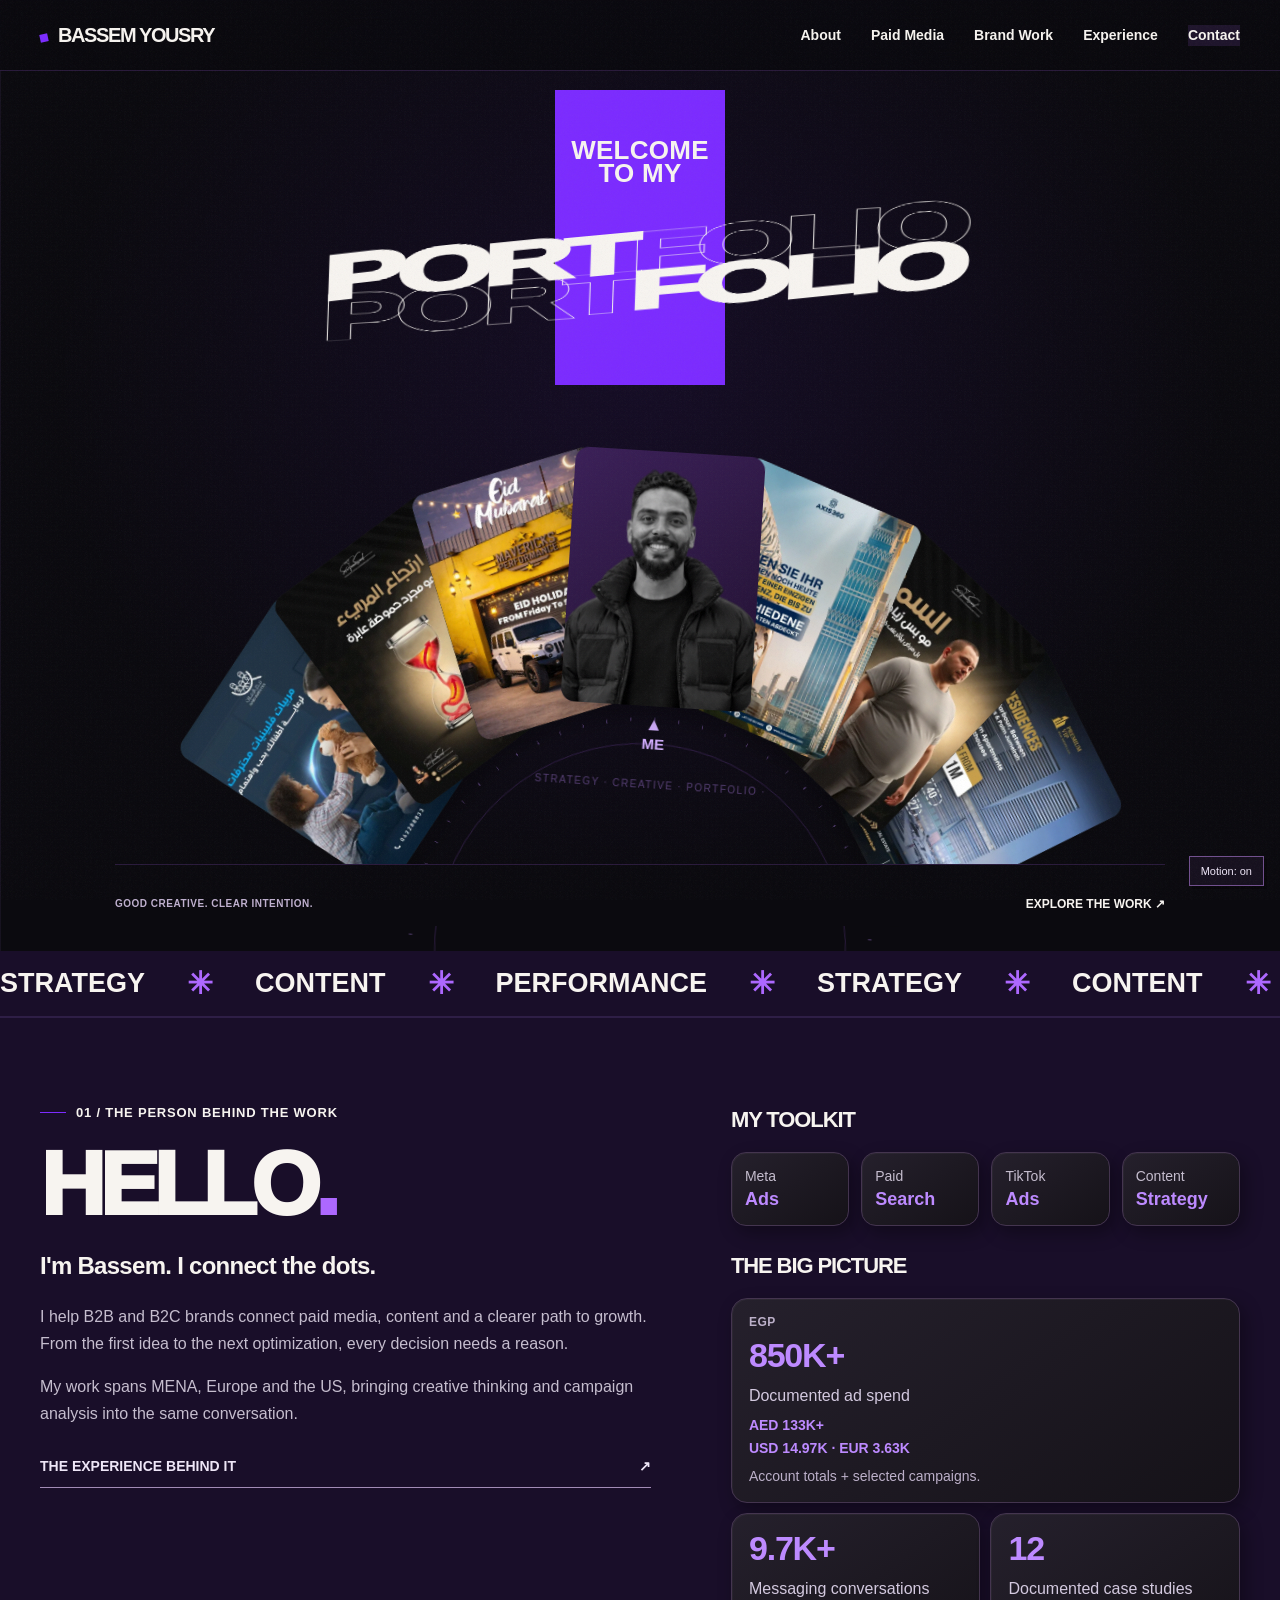
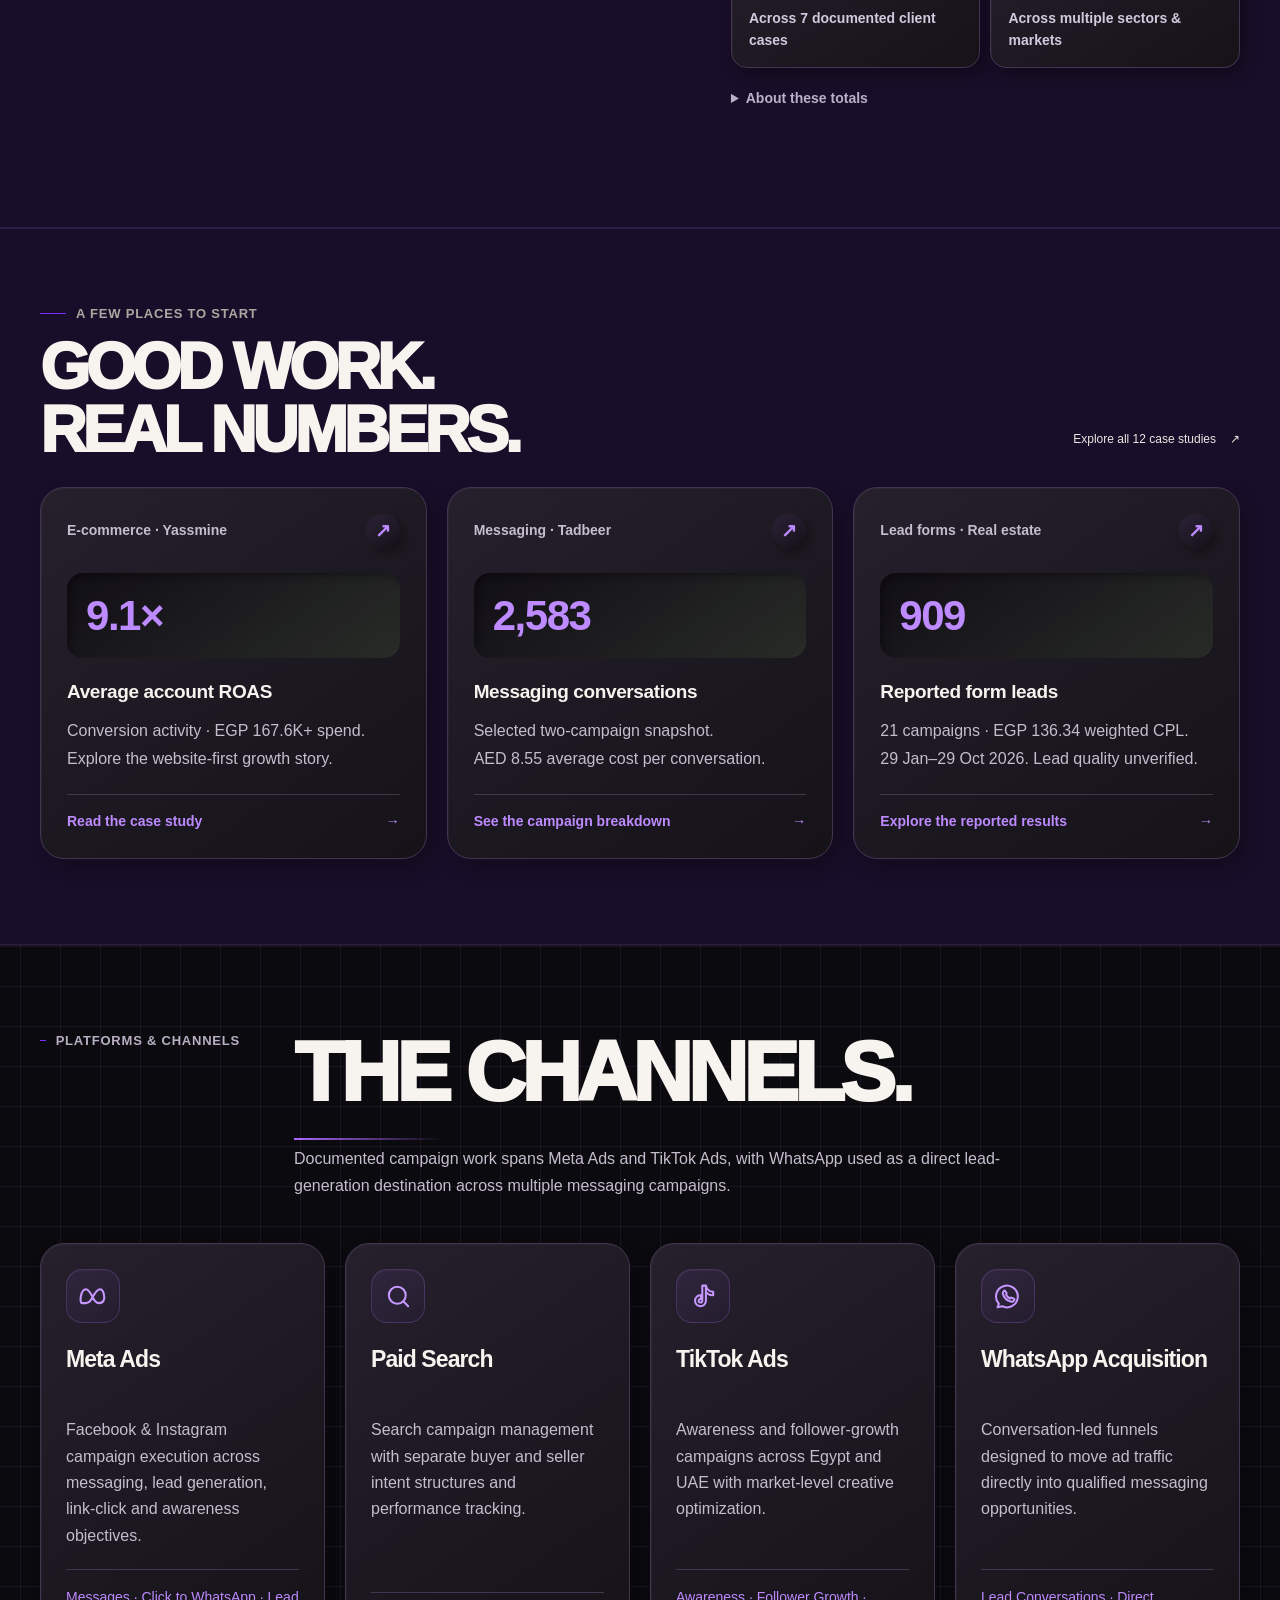
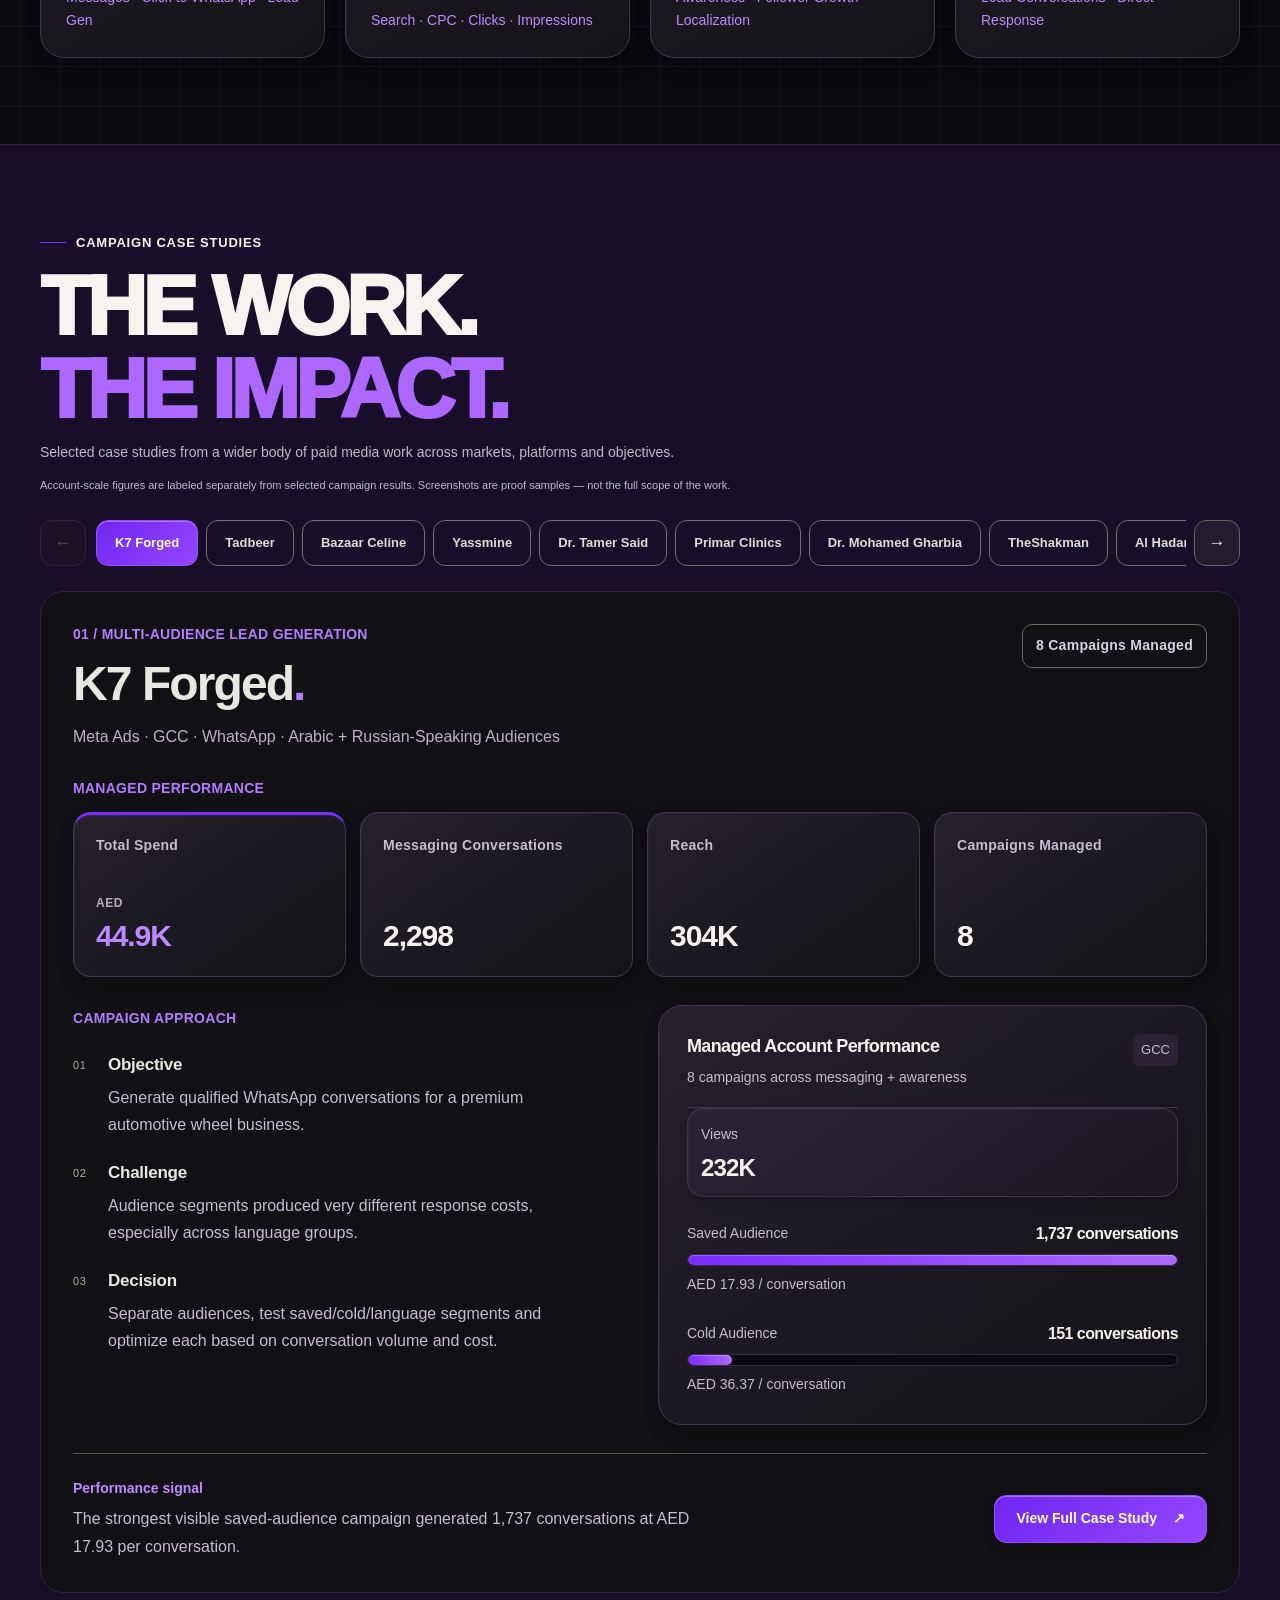
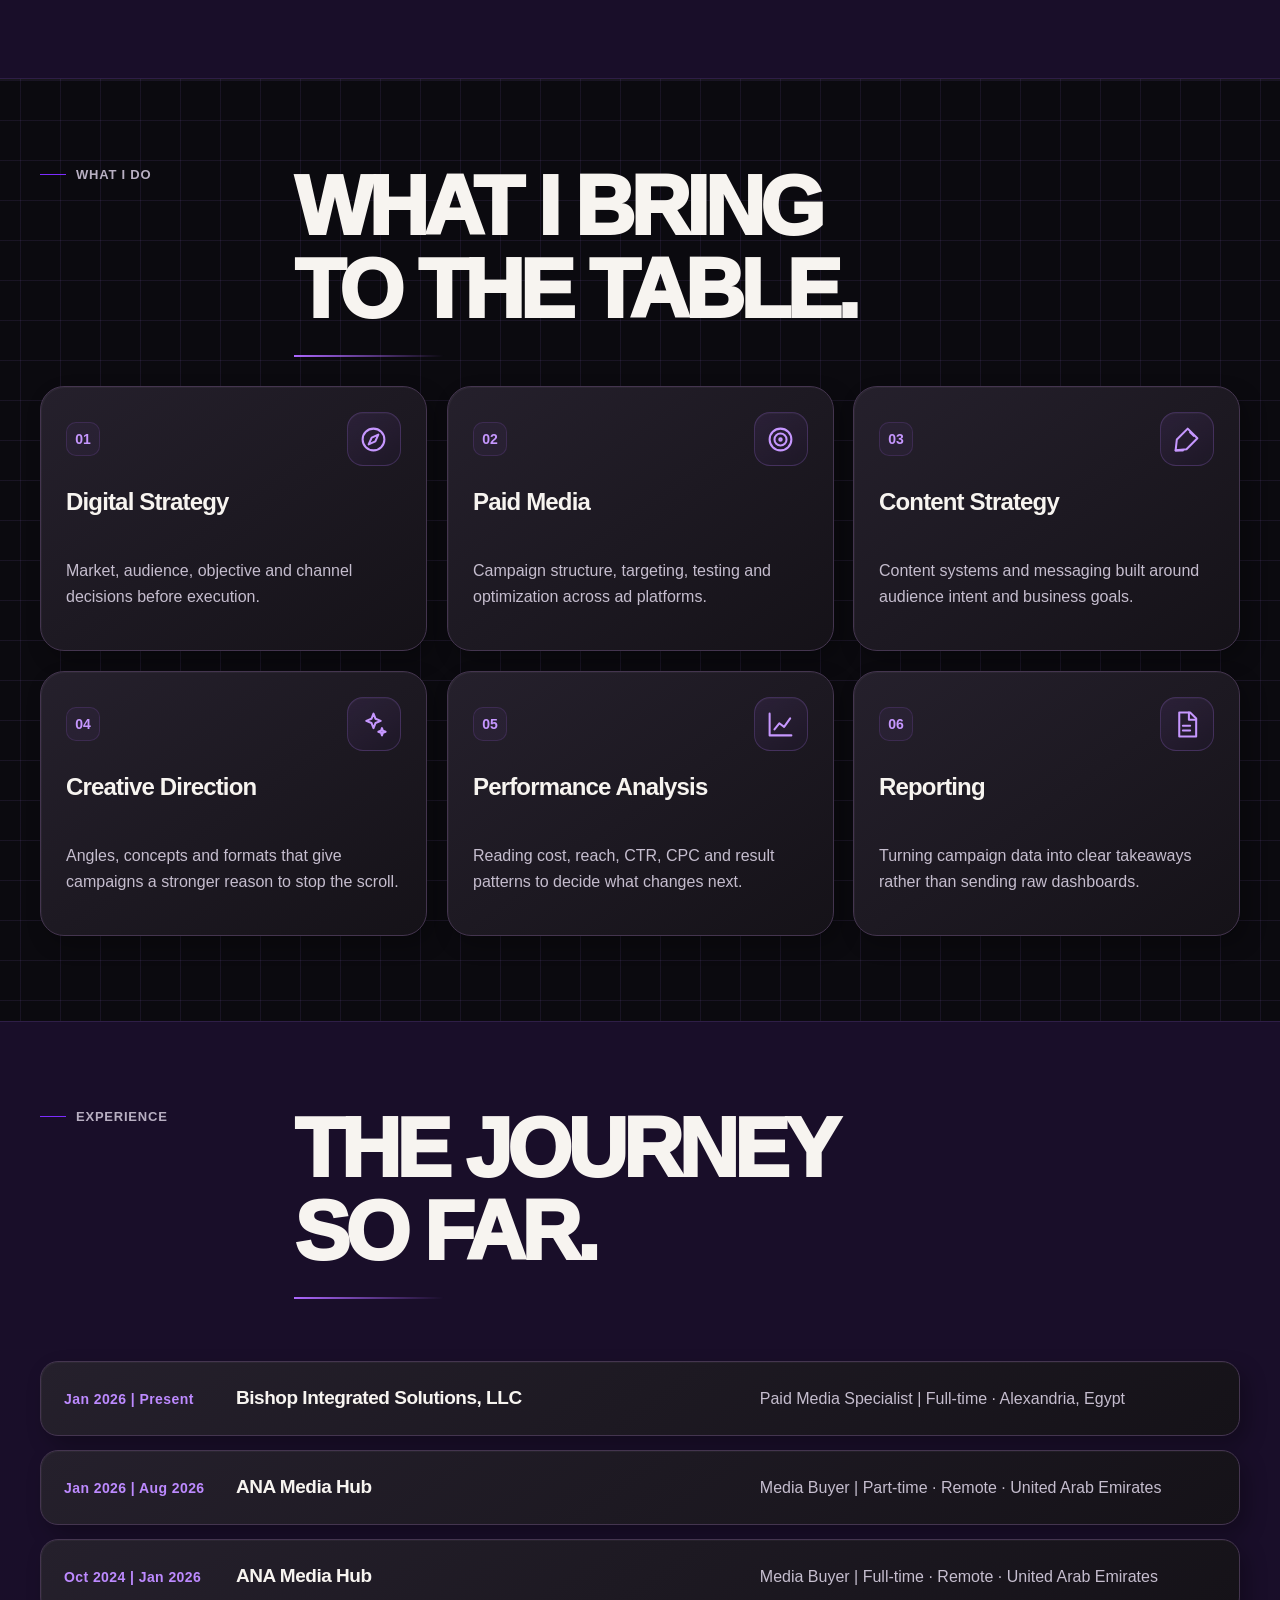
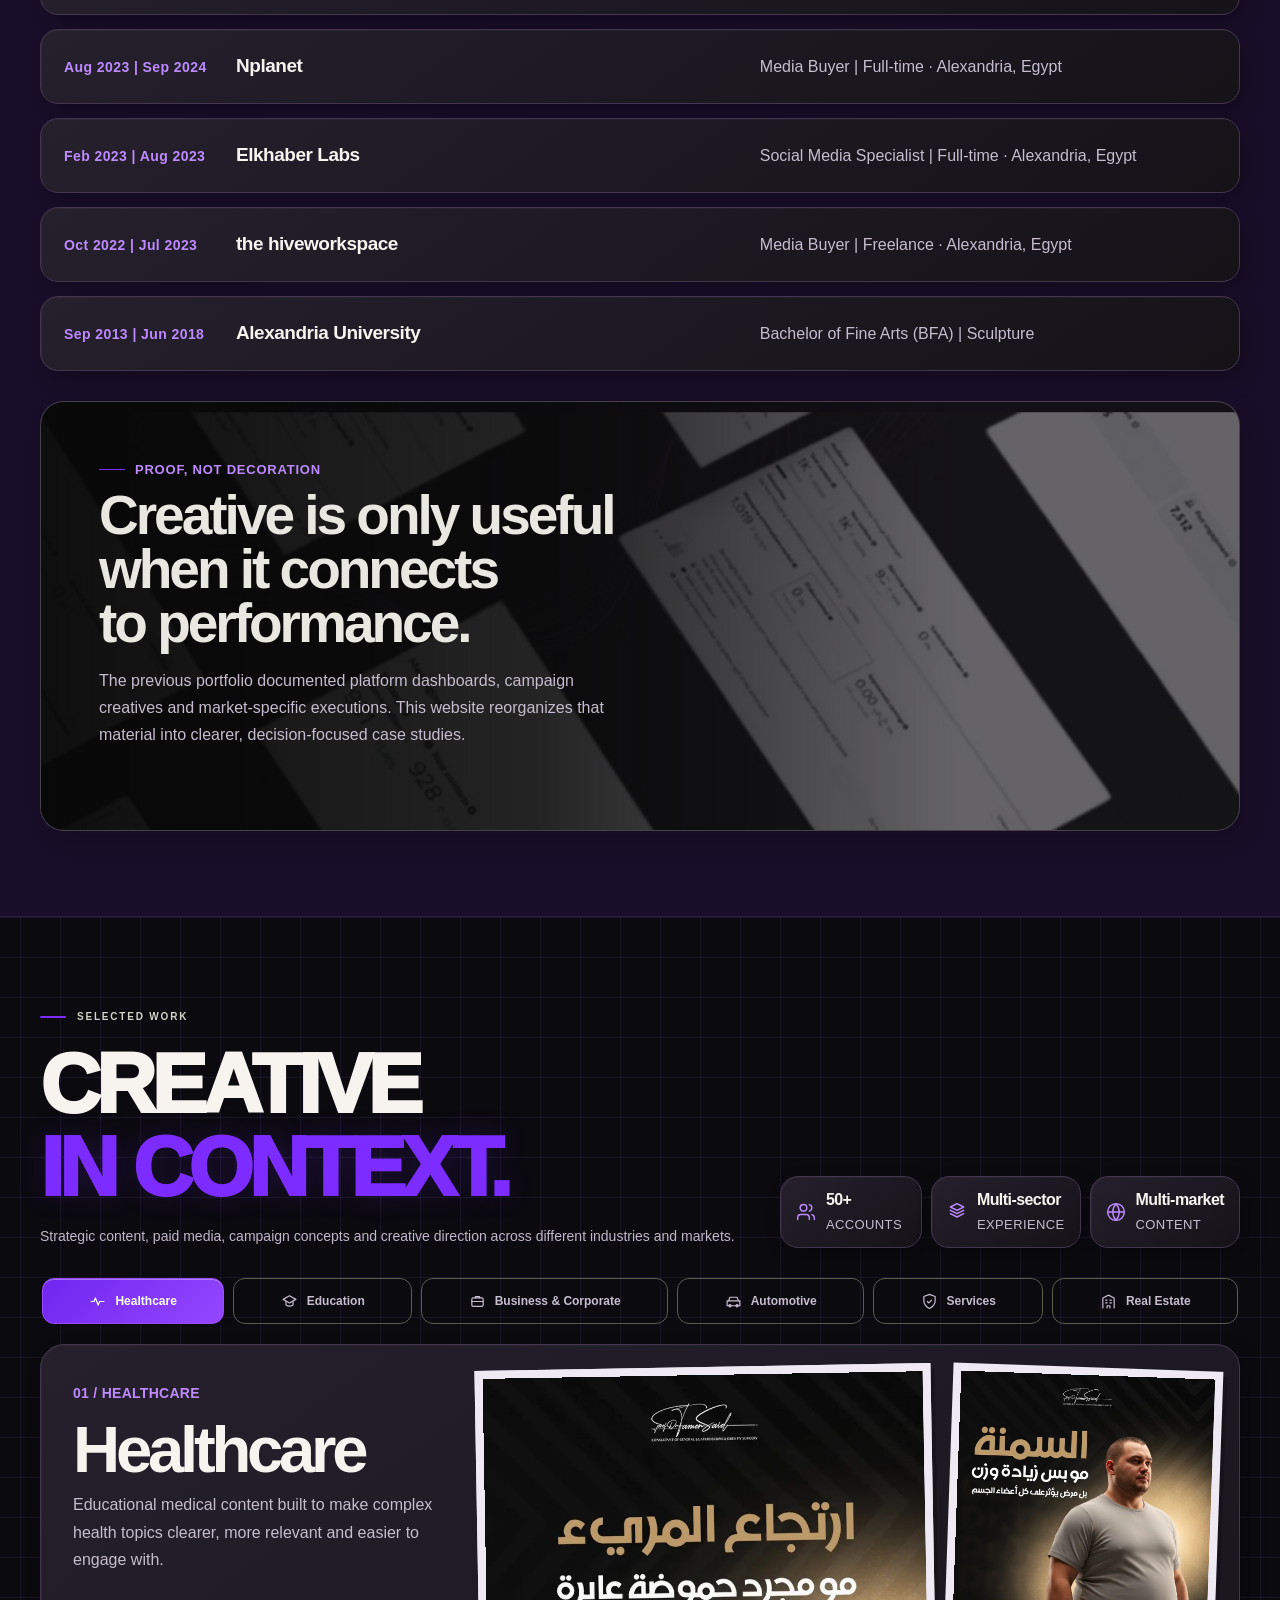
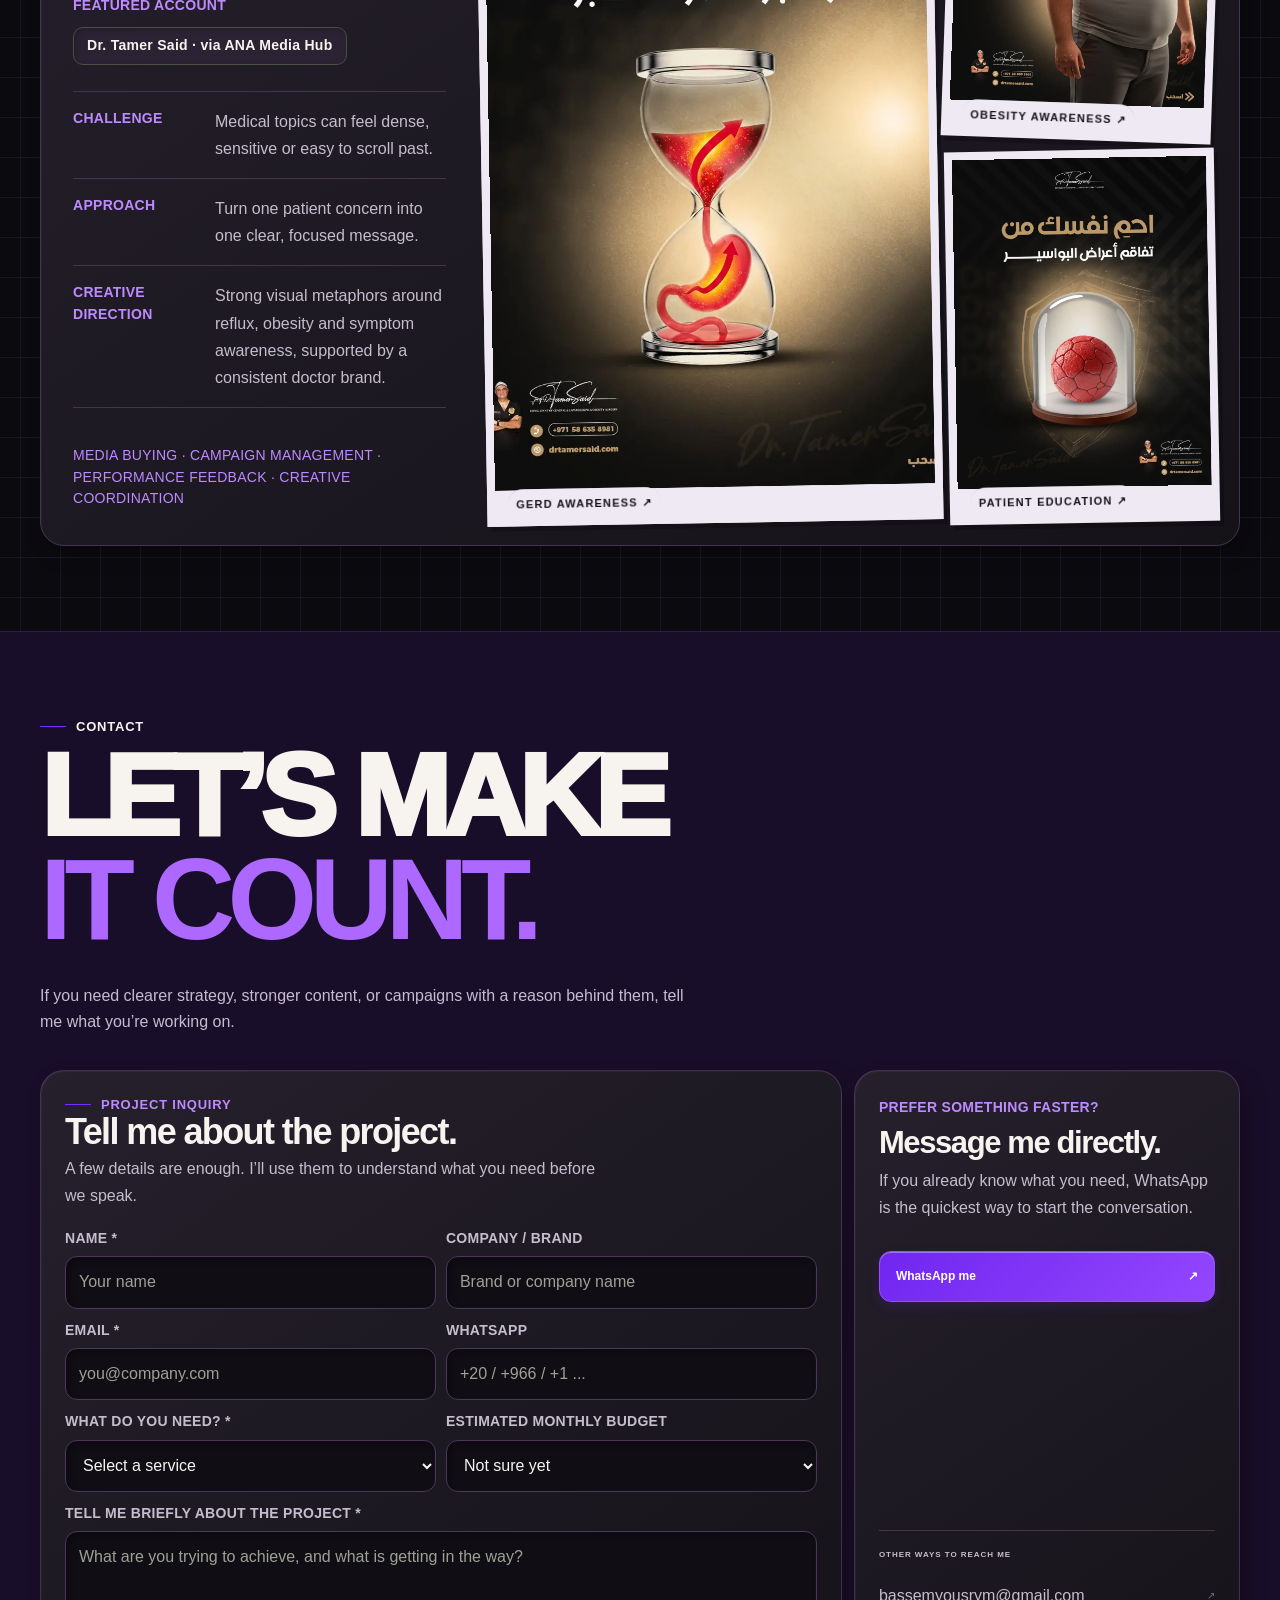
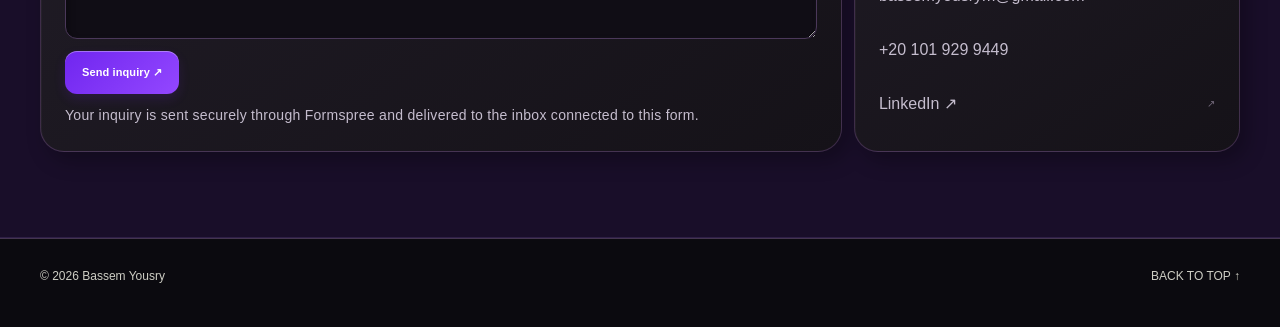
==== commit 6e85cee2: "Restore welcome typeface and preserve portrait detail with lossless crop" ====
--- a/index.html
+++ b/index.html
@@ -23,7 +23,7 @@
 <meta name="twitter:description" content="Paid media and content strategy across MENA, Europe and the US market.">
 <meta name="twitter:image" content="https://bassemyousry1.github.io/Bassem-portfolio/assets/og-preview.jpg">
 <title>Bassem Yousry | Paid Media & Digital Marketing</title>
-<link rel="stylesheet" href="site-7eff02b845.css">
+<link rel="stylesheet" href="site-02070cc357.css">
 </head>
 <body class="paper-portfolio fan-portfolio fan-intro-active">
 <a class="skip-link" href="#main-content">Skip to content</a>
@@ -50,7 +50,7 @@
 <nav aria-label="Main navigation"><div class="wrap nav"><a class="brand" href="#top"><i></i>BASSEM YOUSRY</a><button class="menu-toggle" type="button" aria-expanded="false" aria-controls="mainLinks"><span>Menu</span><span aria-hidden="true">＋</span></button><div class="links" id="mainLinks"><a href="#about">About</a><a href="#work">Paid Media</a><a href="#brand-work">Brand Work</a><a href="#experience">Experience</a><a href="#contact">Contact</a></div></div></nav>
 
 <main id="top"><span id="main-content" tabindex="-1"></span>
-<svg width="0" height="0" aria-hidden="true" style="position:absolute;pointer-events:none"><defs><filter id="paper-ink-only" color-interpolation-filters="sRGB"><feColorMatrix type="matrix" values="0 0 0 0 0  0 0 0 0 0  0 0 0 0 0  -0.2126 -0.7152 -0.0722 1 0"/></filter></defs></svg><header class="paper-hero reference-hero"><div class="wrap"><div class="reference-edition"><span>WELCOME<br>TO MY</span></div><div class="reference-title"><div class="reference-accent-block" aria-hidden="true"></div><h1 aria-label="Portfolio"><span class="ribbon-word" aria-hidden="true"><span>P</span><span>O</span><span>R</span><span>T</span><span>F</span><span>O</span><span>L</span><span>I</span><span>O</span></span><span class="ribbon-word ribbon-outline" aria-hidden="true"><span>P</span><span>O</span><span>R</span><span>T</span><span>F</span><span>O</span><span>L</span><span>I</span><span>O</span></span></h1></div><div class="fan-showcase" aria-label="Selected designs and the person behind them"><div class="fan-track"><div class="fan-compass" aria-hidden="true"><div class="compass-ring ring-one"></div><div class="compass-ring ring-two"></div><div class="compass-lettering">STRATEGY · CREATIVE · PORTFOLIO ·</div><div class="compass-pointer"><span>▲</span><b>ME</b></div></div><a class="fan-card " href="#brand-work" data-fan-sector="services" aria-label="Services campaign creative" style="--card-x:-207.85px;--card-y:120.00px;--card-r:-60deg;--card-z:7"><img src="assets/images/thumbs/sector-service-1.webp" fetchpriority="auto" alt="Services campaign creative" width="600" height="800" decoding="async"></a><a class="fan-card " href="#brand-work" data-fan-sector="healthcare" aria-label="Healthcare campaign creative" style="--card-x:-154.27px;--card-y:56.15px;--card-r:-40deg;--card-z:8"><img src="assets/images/thumbs/sector-health-1.webp" fetchpriority="auto" alt="Healthcare campaign creative" width="600" height="800" decoding="async"></a><a class="fan-card " href="#brand-work" data-fan-sector="automotive" aria-label="Automotive campaign creative" style="--card-x:-82.08px;--card-y:14.47px;--card-r:-20deg;--card-z:9"><img src="assets/images/thumbs/sector-auto-1.webp" fetchpriority="auto" alt="Automotive campaign creative" width="600" height="800" decoding="async"></a><a class="fan-card fan-person" href="#about"  aria-label="Meet Bassem Yousry" style="--card-x:0.00px;--card-y:0.00px;--card-r:0deg;--card-z:10"><img src="assets/images/thumbs/bassem-black-outfit.webp" fetchpriority="high" alt="Bassem Yousry smiling in a black jacket" width="600" height="800" decoding="async"></a><a class="fan-card " href="#brand-work" data-fan-sector="business" aria-label="Business campaign creative" style="--card-x:82.08px;--card-y:14.47px;--card-r:20deg;--card-z:9"><img src="assets/images/thumbs/sector-biz-1.webp" fetchpriority="auto" alt="Business campaign creative" width="600" height="800" decoding="async"></a><a class="fan-card " href="#brand-work" data-fan-sector="healthcare" aria-label="Healthcare campaign creative" style="--card-x:154.27px;--card-y:56.15px;--card-r:40deg;--card-z:8"><img src="assets/images/thumbs/sector-health-2.webp" fetchpriority="auto" alt="Healthcare campaign creative" width="600" height="800" decoding="async"></a><a class="fan-card " href="#brand-work" data-fan-sector="real-estate" aria-label="Real estate campaign creative" style="--card-x:207.85px;--card-y:120.00px;--card-r:60deg;--card-z:7"><img src="assets/images/thumbs/sector-re-1.webp" fetchpriority="auto" alt="Real estate campaign creative" width="600" height="800" decoding="async"></a></div></div><div class="reference-footer"><span>GOOD CREATIVE. CLEAR INTENTION.</span><a href="#work">EXPLORE THE WORK ↗</a></div></div></header>
+<svg width="0" height="0" aria-hidden="true" style="position:absolute;pointer-events:none"><defs><filter id="paper-ink-only" color-interpolation-filters="sRGB"><feColorMatrix type="matrix" values="0 0 0 0 0  0 0 0 0 0  0 0 0 0 0  -0.2126 -0.7152 -0.0722 1 0"/></filter></defs></svg><header class="paper-hero reference-hero"><div class="wrap"><div class="reference-edition"><span>WELCOME<br>TO MY</span></div><div class="reference-title"><div class="reference-accent-block" aria-hidden="true"></div><h1 aria-label="Portfolio"><span class="ribbon-word" aria-hidden="true"><span>P</span><span>O</span><span>R</span><span>T</span><span>F</span><span>O</span><span>L</span><span>I</span><span>O</span></span><span class="ribbon-word ribbon-outline" aria-hidden="true"><span>P</span><span>O</span><span>R</span><span>T</span><span>F</span><span>O</span><span>L</span><span>I</span><span>O</span></span></h1></div><div class="fan-showcase" aria-label="Selected designs and the person behind them"><div class="fan-track"><div class="fan-compass" aria-hidden="true"><div class="compass-ring ring-one"></div><div class="compass-ring ring-two"></div><div class="compass-lettering">STRATEGY · CREATIVE · PORTFOLIO ·</div><div class="compass-pointer"><span>▲</span><b>ME</b></div></div><a class="fan-card " href="#brand-work" data-fan-sector="services" aria-label="Services campaign creative" style="--card-x:-207.85px;--card-y:120.00px;--card-r:-60deg;--card-z:7"><img src="assets/images/thumbs/sector-service-1.webp" fetchpriority="auto" alt="Services campaign creative" width="600" height="800" decoding="async"></a><a class="fan-card " href="#brand-work" data-fan-sector="healthcare" aria-label="Healthcare campaign creative" style="--card-x:-154.27px;--card-y:56.15px;--card-r:-40deg;--card-z:8"><img src="assets/images/thumbs/sector-health-1.webp" fetchpriority="auto" alt="Healthcare campaign creative" width="600" height="800" decoding="async"></a><a class="fan-card " href="#brand-work" data-fan-sector="automotive" aria-label="Automotive campaign creative" style="--card-x:-82.08px;--card-y:14.47px;--card-r:-20deg;--card-z:9"><img src="assets/images/thumbs/sector-auto-1.webp" fetchpriority="auto" alt="Automotive campaign creative" width="600" height="800" decoding="async"></a><a class="fan-card fan-person" href="#about"  aria-label="Meet Bassem Yousry" style="--card-x:0.00px;--card-y:0.00px;--card-r:0deg;--card-z:10"><img src="assets/images/thumbs/bassem-black-outfit-detail.webp" fetchpriority="high" alt="Bassem Yousry smiling in a black jacket" width="600" height="800" decoding="async"></a><a class="fan-card " href="#brand-work" data-fan-sector="business" aria-label="Business campaign creative" style="--card-x:82.08px;--card-y:14.47px;--card-r:20deg;--card-z:9"><img src="assets/images/thumbs/sector-biz-1.webp" fetchpriority="auto" alt="Business campaign creative" width="600" height="800" decoding="async"></a><a class="fan-card " href="#brand-work" data-fan-sector="healthcare" aria-label="Healthcare campaign creative" style="--card-x:154.27px;--card-y:56.15px;--card-r:40deg;--card-z:8"><img src="assets/images/thumbs/sector-health-2.webp" fetchpriority="auto" alt="Healthcare campaign creative" width="600" height="800" decoding="async"></a><a class="fan-card " href="#brand-work" data-fan-sector="real-estate" aria-label="Real estate campaign creative" style="--card-x:207.85px;--card-y:120.00px;--card-r:60deg;--card-z:7"><img src="assets/images/thumbs/sector-re-1.webp" fetchpriority="auto" alt="Real estate campaign creative" width="600" height="800" decoding="async"></a></div></div><div class="reference-footer"><span>GOOD CREATIVE. CLEAR INTENTION.</span><a href="#work">EXPLORE THE WORK ↗</a></div></div></header>
  <div class="paper-marquee" aria-hidden="true"><div><span>STRATEGY</span><span class="paper-star" aria-hidden="true">✳</span><span>CONTENT</span><span class="paper-star" aria-hidden="true">✳</span><span>PERFORMANCE</span><span class="paper-star" aria-hidden="true">✳</span><span>STRATEGY</span><span class="paper-star" aria-hidden="true">✳</span><span>CONTENT</span><span class="paper-star" aria-hidden="true">✳</span><span>PERFORMANCE</span><span class="paper-star" aria-hidden="true">✳</span><span>STRATEGY</span><span class="paper-star" aria-hidden="true">✳</span><span>CONTENT</span><span class="paper-star" aria-hidden="true">✳</span><span>PERFORMANCE</span><span class="paper-star" aria-hidden="true">✳</span><span>STRATEGY</span><span class="paper-star" aria-hidden="true">✳</span><span>CONTENT</span><span class="paper-star" aria-hidden="true">✳</span><span>PERFORMANCE</span><span class="paper-star" aria-hidden="true">✳</span></div></div>
  <section class="paper-about" id="about"><div class="wrap paper-about-grid">
  <div class="paper-about-copy"><div class="kicker">01 / The person behind the work</div><h2>HELLO<span class="red-ink">.</span></h2><h3>I'm Bassem. I connect the dots.</h3><p>I help B2B and B2C brands connect paid media, content and a clearer path to growth. From the first idea to the next optimization, every decision needs a reason.</p><p>My work spans MENA, Europe and the US, bringing creative thinking and campaign analysis into the same conversation.</p><a href="#experience" class="paper-text-link">THE EXPERIENCE BEHIND IT <span>↗</span></a></div>
--- a/site-02070cc357.css
+++ b/site-02070cc357.css
@@ -0,0 +1,3650 @@
+:root{
+  --bg:#080808;--panel:#101011;--panel2:#151317;--text:#f7f4f0;--muted:#aaa5af;
+  --muted2:#7d7882;--line:#2a2730;--purple:#7c2cff;--purple2:#ad68ff;--purple3:#d3afff;
+  --max:1200px;--r:28px;--shadow:0 28px 80px rgba(0,0,0,.28)
+}
+*{box-sizing:border-box}
+html{scroll-behavior:smooth}
+body{margin:0;background:var(--bg);color:var(--text);font-family:Inter,Arial,Helvetica,sans-serif;line-height:1.55;overflow-x:hidden}
+a{color:inherit;text-decoration:none}
+.wrap{width:min(var(--max),calc(100% - 48px));margin:auto}
+.noise{position:fixed;inset:0;pointer-events:none;z-index:99;opacity:.028;background-image:url("data:image/svg+xml,%3Csvg xmlns='http://www.w3.org/2000/svg' width='140' height='140'%3E%3Cfilter id='n'%3E%3CfeTurbulence baseFrequency='.8' numOctaves='2' stitchTiles='stitch'/%3E%3C/filter%3E%3Crect width='100%25' height='100%25' filter='url(%23n)'/%3E%3C/svg%3E")}
+.gridfx{position:absolute;right:-3vw;top:8vh;width:min(44vw,560px);aspect-ratio:1;opacity:.16;background-image:linear-gradient(#7c2cff55 1px,transparent 1px),linear-gradient(90deg,#7c2cff55 1px,transparent 1px);background-size:23px 23px;transform:perspective(700px) rotateY(-22deg) rotateX(12deg) rotateZ(-5deg);mask-image:linear-gradient(to left,#000 30%,transparent 88%)}
+svg{display:block}
+.ico{width:18px;height:18px;stroke:currentColor;fill:none;stroke-width:1.8;stroke-linecap:round;stroke-linejoin:round}
+.ico.sm{width:15px;height:15px}
+.ico.lg{width:26px;height:26px}
+nav{position:fixed;top:0;left:0;right:0;z-index:50;background:rgba(8,8,8,.78);backdrop-filter:blur(18px);border-bottom:1px solid rgba(255,255,255,.06)}
+.nav{height:76px;display:flex;align-items:center;justify-content:space-between}
+.brand{font-weight:900;letter-spacing:-.045em;font-size:19px}
+.brand i{display:inline-block;width:8px;height:8px;border-radius:50%;background:var(--purple2);margin-right:10px;box-shadow:0 0 24px #7c2cff}
+.links{display:flex;gap:30px;color:#aaa7af;font-size:13px}
+.links a{position:relative;transition:.2s}
+.links a:after{content:"";position:absolute;left:0;right:100%;bottom:-7px;height:1px;background:var(--purple2);transition:.25s}
+.links a:hover{color:#fff}
+.links a:hover:after{right:0}
+.hero{min-height:100vh;position:relative;display:flex;align-items:center;padding:128px 0 82px;overflow:hidden}
+.hero:after{content:"";position:absolute;width:720px;height:720px;left:31%;top:14%;background:radial-gradient(circle,#7c2cff24,transparent 66%);filter:blur(12px)}
+.eyebrow{display:flex;align-items:center;gap:10px;font-size:12px;letter-spacing:.19em;text-transform:uppercase;color:#a29ca8}
+.dot{width:8px;height:8px;border-radius:50%;background:#9f5cff;box-shadow:0 0 18px #8f47ff}
+.hero h1{margin:22px 0 0;max-width:1030px;font-size:clamp(72px,9.2vw,132px);line-height:.84;letter-spacing:-.078em;font-weight:850;position:relative;z-index:2}
+.scribble{font-family:Georgia,serif;font-style:italic;font-weight:700;color:var(--purple2);display:inline-block;transform:rotate(-4deg);text-shadow:0 0 30px #7c2cff38}
+.hero-copy{position:relative;z-index:2;max-width:760px;font-size:clamp(18px,1.55vw,22px);line-height:1.6;color:#b0abb4;margin:34px 0 0}
+.actions{display:flex;gap:11px;flex-wrap:wrap;margin-top:34px;position:relative;z-index:2}
+.btn{display:inline-flex;align-items:center;justify-content:center;gap:9px;min-height:49px;padding:0 19px;border-radius:999px;border:1px solid #36323b;background:#0d0d0e;font-size:13px;font-weight:760;transition:.25s}
+.btn:hover{transform:translateY(-2px);border-color:#685a74;background:#121015}
+.primary{background:linear-gradient(135deg,#7c2cff,#9146ff);color:white;border-color:#8e42ff;box-shadow:0 13px 42px #7c2cff35}
+.stats{display:grid;grid-template-columns:repeat(3,1fr);gap:1px;background:var(--line);border:1px solid var(--line);border-radius:24px;overflow:hidden;margin-top:82px;position:relative;z-index:2;box-shadow:var(--shadow)}
+.stat{background:linear-gradient(160deg,#101011,#0c0c0d);padding:25px 27px}
+.stat b{display:block;font-size:40px;line-height:1;letter-spacing:-.055em}
+.stat span{display:block;margin-top:8px;font-size:11px;color:#89848e;text-transform:uppercase;letter-spacing:.14em}
+section{padding:122px 0;border-top:1px solid var(--line);position:relative}
+.head{display:grid;grid-template-columns:200px minmax(0,1fr);gap:54px;align-items:start;margin-bottom:54px}
+.kicker{display:flex;align-items:center;gap:10px;font-size:12px;color:#928c98;text-transform:uppercase;letter-spacing:.17em;padding-top:11px;white-space:nowrap}
+.kicker:before{content:"";width:26px;height:1px;background:linear-gradient(90deg,var(--purple2),#5b3a7c)}
+.head h2{margin:0;max-width:940px;font-size:clamp(50px,5.8vw,82px);line-height:.94;letter-spacing:-.064em;font-weight:760;text-wrap:balance}
+.subcopy{color:#a7a2ab;max-width:760px;margin:-23px 0 44px 254px;font-size:16px;line-height:1.7}
+.platforms{display:grid;grid-template-columns:repeat(4,1fr);gap:14px;counter-reset:platform}
+.platform{counter-increment:platform;position:relative;overflow:hidden;border:1px solid var(--line);border-radius:24px;background:linear-gradient(145deg,#141116,#0d0d0e 70%);padding:25px;min-height:245px;display:flex;flex-direction:column;justify-content:space-between;transition:.3s;box-shadow:0 12px 40px rgba(0,0,0,.1)}
+.platform:after{content:"0" counter(platform);position:absolute;right:18px;top:12px;font-size:52px;font-weight:900;line-height:1;color:#ffffff08;letter-spacing:-.08em}
+.platform:hover{transform:translateY(-5px);border-color:#4c4058;background:linear-gradient(145deg,#18131c,#0f0e11 72%)}
+.platform-icon{width:48px;height:48px;border:1px solid #463850;border-radius:15px;display:grid;place-items:center;color:var(--purple3);background:#160f1c;box-shadow:inset 0 0 24px #7c2cff0d}
+.platform h3{font-size:28px;line-height:1.05;letter-spacing:-.045em;margin:0 0 11px;font-weight:760}
+.platform p{margin:0;color:#a19ca6;font-size:14px;line-height:1.58}
+.platform small{display:block;color:#77717d;margin-top:19px;text-transform:uppercase;letter-spacing:.105em;font-size:10px;line-height:1.5}
+.metric-row{display:flex;flex-wrap:wrap;gap:8px;margin-top:19px}
+.pill{border:1px solid #403848;background:#120f17d9;border-radius:999px;padding:7px 10px;font-size:11px;color:#d0c9d5}
+.platform-pill{display:inline-flex;align-items:center;gap:7px}
+.campaign-note{margin:22px 0 0;color:#7d7781;font-size:11px;line-height:1.6}
+.split{display:grid;grid-template-columns:1.2fr .8fr;gap:68px;align-items:start}
+.bigcopy{font-size:clamp(32px,3.9vw,50px);line-height:1.11;letter-spacing:-.047em;margin:0;max-width:790px}
+.bigcopy em{color:#b879ff;font-family:Georgia,serif}
+.facts{border-top:1px solid var(--line)}
+.fact{display:flex;justify-content:space-between;gap:22px;padding:19px 0;border-bottom:1px solid var(--line);font-size:14px}
+.fact span:first-child{color:#827d87}
+.fact span:last-child{font-weight:650;text-align:right}
+.timeline{margin-top:62px}
+.job{display:grid;grid-template-columns:150px 1.1fr 1fr;gap:26px;border-top:1px solid var(--line);padding:25px 0;align-items:baseline}
+.job:last-child{border-bottom:1px solid var(--line)}
+.job .yr{color:#85808a;font-size:12px}
+.job b{font-size:21px;letter-spacing:-.025em}
+.job p{margin:0;color:#a19ca6;font-size:14px}
+.discipline{display:grid;grid-template-columns:repeat(3,1fr);gap:13px}
+.discipline>div{min-height:215px;border:1px solid var(--line);border-radius:22px;background:linear-gradient(150deg,#121013,#0d0d0e);padding:22px;display:flex;flex-direction:column;justify-content:space-between;transition:.3s}
+.discipline>div:hover{transform:translateY(-4px);border-color:#493d54}
+.discipline .top{display:flex;justify-content:space-between;align-items:start;color:#837b89;font-size:12px}
+.discipline .iconbox{width:44px;height:44px;border:1px solid #403548;border-radius:13px;display:grid;place-items:center;color:#c29aff;background:#150f19}
+.discipline b{font-size:24px;line-height:1.08;letter-spacing:-.035em}
+.discipline p{color:#928d97;font-size:13px;line-height:1.58;margin:9px 0 0}
+.recent{display:grid;grid-template-columns:repeat(2,1fr);gap:14px}
+.recent article{position:relative;overflow:hidden;border:1px solid var(--line);border-radius:24px;padding:27px;background:linear-gradient(150deg,#141116,#0d0d0e 74%);min-height:230px;transition:.3s}
+.recent article:after{content:"";position:absolute;width:150px;height:150px;right:-75px;bottom:-85px;border-radius:50%;background:radial-gradient(circle,#7c2cff25,transparent 68%)}
+.recent article:hover{transform:translateY(-4px);border-color:#493f52}
+.recent small{color:#aa68ff;text-transform:uppercase;letter-spacing:.13em;font-size:10px}
+.recent h3{font-size:31px;line-height:1.06;margin:30px 0 11px;letter-spacing:-.045em;max-width:440px}
+.recent p{color:#a29da7;margin:0;font-size:14px;line-height:1.6;max-width:510px}
+.proof{margin-top:20px;border-radius:28px;overflow:hidden;border:1px solid var(--line);position:relative;min-height:430px;box-shadow:var(--shadow)}
+.proof img{width:100%;height:100%;position:absolute;object-fit:cover;opacity:.5;filter:saturate(.7)}
+.proof:after{content:"";position:absolute;inset:0;background:linear-gradient(90deg,#080808f2 0,#080808c7 42%,#08080848 77%)}
+.proof-copy{position:relative;z-index:2;max-width:650px;padding:58px}
+.proof-copy h3{font-size:clamp(40px,4.3vw,56px);line-height:.99;letter-spacing:-.055em;margin:8px 0 16px;text-wrap:balance}
+.proof-copy p{color:#b4afb8;font-size:15px;line-height:1.65;max-width:570px}
+.work-shot{
+  position:relative;
+  border:0;
+  padding:0;
+  border-radius:19px;
+  overflow:hidden;
+  background:#151515;
+  cursor:zoom-in;
+  min-width:0;
+  color:white;
+  isolation:isolate
+}
+.work-shot.main{
+  grid-column:1;
+  grid-row:1 / 3
+}
+.work-shot:nth-child(2){
+  grid-column:2;
+  grid-row:1 / 3
+}
+.work-shot:nth-child(3){
+  grid-column:3;
+  grid-row:1
+}
+.work-shot:nth-child(4){
+  grid-column:3;
+  grid-row:2
+}
+.work-shot img{
+  width:100%;
+  height:100%;
+  object-fit:cover;
+  display:block;
+  transition:transform .58s cubic-bezier(.2,.7,.2,1),filter .4s ease;
+  will-change:transform
+}
+.work-shot:after{
+  content:"";
+  position:absolute;
+  inset:0;
+  background:linear-gradient(to top,rgba(6,6,7,.75),transparent 45%);
+  opacity:.26;
+  transition:.3s;
+  pointer-events:none
+}
+.work-shot:hover img{transform:scale(1.055)}
+.work-shot:hover:after{opacity:.54}
+.shot-label{
+  position:absolute;
+  z-index:2;
+  left:14px;
+  bottom:13px;
+  font-size:10px;
+  text-transform:uppercase;
+  letter-spacing:.11em;
+  color:#f0e9f8;
+  opacity:0;
+  transform:translateY(6px);
+  transition:.28s
+}
+.work-shot:hover .shot-label{opacity:1;transform:none}
+.work-shot:focus-visible{
+  outline:2px solid var(--purple2);
+  outline-offset:3px
+}
+@keyframes brandShotIn{
+  from{opacity:0;transform:translateY(22px) scale(.97);filter:blur(3px)}
+  to{opacity:1;transform:none;filter:none}
+}
+.image-lightbox{
+  position:fixed;
+  inset:0;
+  z-index:160;
+  display:none;
+  place-items:center;
+  padding:26px;
+  background:rgba(4,4,5,.91);
+  backdrop-filter:blur(15px)
+}
+.image-lightbox.open{display:grid}
+.lightbox-shell{
+  width:min(1050px,100%);
+  display:grid;
+  grid-template-columns:48px minmax(0,1fr) 48px;
+  align-items:center;
+  gap:14px
+}
+.lightbox-stage{
+  position:relative;
+  min-height:min(76vh,850px);
+  border:1px solid #302b36;
+  border-radius:24px;
+  overflow:hidden;
+  background:#09090a;
+  box-shadow:0 40px 120px rgba(0,0,0,.55);
+  display:grid;
+  place-items:center
+}
+.lightbox-stage img{
+  max-width:100%;
+  max-height:76vh;
+  width:auto;
+  height:auto;
+  object-fit:contain;
+  animation:lightboxImage .28s ease both
+}
+@keyframes lightboxImage{
+  from{opacity:.25;transform:scale(.985)}
+  to{opacity:1;transform:none}
+}
+.lb-close{
+  position:absolute;
+  right:14px;
+  top:14px;
+  z-index:3;
+  width:42px;
+  height:42px;
+  border-radius:50%;
+  border:1px solid #3e3746;
+  background:#0d0c0fe8;
+  color:#fff;
+  cursor:pointer;
+  font-size:18px
+}
+.lb-caption{
+  position:absolute;
+  z-index:2;
+  left:17px;
+  bottom:15px;
+  padding:8px 11px;
+  border-radius:999px;
+  background:#0b0a0dcc;
+  border:1px solid #3a3341;
+  color:#d9d1df;
+  font-size:10px;
+  text-transform:uppercase;
+  letter-spacing:.11em
+}
+.lb-nav{
+  width:48px;
+  height:48px;
+  border-radius:50%;
+  border:1px solid #39333f;
+  background:#101012;
+  color:#fff;
+  cursor:pointer;
+  transition:.2s;
+  font-size:21px
+}
+.lb-nav:hover{border-color:#745b85;background:#17131a;transform:scale(1.05)}
+@media(max-width:620px){
+.work-shot.main{grid-column:1/3;grid-row:1}
+.work-shot:nth-child(2){grid-column:1;grid-row:2/4}
+.work-shot:nth-child(3){grid-column:2;grid-row:2}
+.work-shot:nth-child(4){grid-column:2;grid-row:3}
+.lightbox-shell{grid-template-columns:1fr}
+.lb-nav{
+    position:absolute;
+    z-index:4;
+    top:50%;
+    transform:translateY(-50%)
+  }
+.lb-nav:hover{transform:translateY(-50%) scale(1.05)}
+#lbPrev{left:8px}
+#lbNext{right:8px}
+.image-lightbox{padding:12px}
+}
+.contact{min-height:76vh;display:flex;align-items:center}
+.contact h2{font-size:clamp(62px,8.2vw,112px);line-height:.86;letter-spacing:-.078em;margin:8px 0 0;max-width:1050px;text-wrap:balance}
+.contact p{color:#b1acb5;max-width:650px;margin:31px 0 0;font-size:17px;line-height:1.65}
+.contact-grid{display:grid;grid-template-columns:repeat(3,1fr);gap:12px;margin-top:37px}
+.contact-card{display:flex;align-items:center;gap:14px;border:1px solid var(--line);border-radius:20px;background:linear-gradient(145deg,#111012,#0d0d0e);padding:18px;transition:.25s}
+.contact-card:hover{transform:translateY(-3px);border-color:#51445a;background:#151118}
+.contact-icon{width:47px;height:47px;border-radius:14px;border:1px solid #44364c;background:#170f1c;display:grid;place-items:center;color:#c49cff;flex:0 0 auto}
+.contact-card small{display:block;color:#7d7681;text-transform:uppercase;letter-spacing:.11em;font-size:9px}
+.contact-card b{display:block;font-size:14px;margin-top:3px;word-break:break-word}
+footer{padding:28px 0 42px;color:#77737b;font-size:12px}
+.foot{display:flex;justify-content:space-between;gap:16px;flex-wrap:wrap}
+.scroll-progress{
+  position:fixed;top:0;left:0;right:0;height:2px;z-index:120;
+  pointer-events:none;background:transparent
+}
+.scroll-progress span{
+  display:block;height:100%;width:100%;
+  background:linear-gradient(90deg,var(--purple),var(--purple3));
+  transform:scaleX(0);transform-origin:left center;
+  box-shadow:0 0 16px #7c2cff80;
+  will-change:transform
+}
+nav{transition:height .28s ease,background .28s ease,border-color .28s ease,transform .28s ease}
+nav.scrolled{background:rgba(8,8,8,.92);border-bottom-color:rgba(173,104,255,.16)}
+nav.scrolled .nav{height:66px}
+.hero-in{
+  opacity:0;
+  transform:translate3d(0,28px,0);
+  filter:blur(7px);
+  animation:heroEnter .82s cubic-bezier(.2,.7,.2,1) forwards;
+  will-change:transform,opacity,filter
+}
+.hero-in-1{animation-delay:.12s}
+.hero-in-2{animation-delay:.22s}
+.hero-in-3{animation-delay:.36s}
+.hero-in-4{animation-delay:.48s}
+.hero-in-5{animation-delay:.60s}
+@keyframes heroEnter{
+  to{opacity:1;transform:translate3d(0,0,0);filter:blur(0)}
+}
+.scribble{
+  position:relative;
+  animation:scribbleFloat 5s ease-in-out 1.1s infinite alternate
+}
+@keyframes scribbleFloat{
+  from{transform:rotate(-4deg) translateY(0)}
+  to{transform:rotate(-2.5deg) translateY(-4px)}
+}
+.gridfx{
+  --grid-y:0px;
+  --grid-r:-5deg;
+  transform:
+    translate3d(0,var(--grid-y),0)
+    perspective(700px) rotateY(-22deg) rotateX(12deg) rotateZ(var(--grid-r));
+  will-change:transform
+}
+.reveal{
+  --reveal-x:0px;
+  --reveal-y:34px;
+  --reveal-scale:.985;
+  --reveal-delay:0ms;
+  opacity:0;
+  transform:translate3d(var(--reveal-x),var(--reveal-y),0) scale(var(--reveal-scale));
+  filter:blur(5px);
+  transition:
+    opacity .78s cubic-bezier(.2,.7,.2,1) var(--reveal-delay),
+    transform .78s cubic-bezier(.2,.7,.2,1) var(--reveal-delay),
+    filter .78s ease var(--reveal-delay);
+  will-change:transform,opacity,filter
+}
+.reveal.from-left{--reveal-x:-38px;--reveal-y:8px}
+.reveal.from-right{--reveal-x:38px;--reveal-y:8px}
+.reveal.zoom-in{--reveal-y:18px;--reveal-scale:.95}
+.reveal.show{
+  opacity:1;
+  transform:translate3d(0,0,0) scale(1);
+  filter:blur(0)
+}
+.head h2{
+  position:relative
+}
+.head h2:after{
+  content:"";
+  display:block;
+  width:min(150px,30%);
+  height:2px;
+  margin-top:24px;
+  background:linear-gradient(90deg,var(--purple2),transparent);
+  transform:scaleX(0);
+  transform-origin:left;
+  transition:transform .8s cubic-bezier(.2,.7,.2,1) .22s
+}
+.head.show h2:after{transform:scaleX(1)}
+.platform,.discipline>div,.recent article,.contact-card{
+  backface-visibility:hidden
+}
+.platform.show .platform-icon,
+.discipline>div.show .iconbox{
+  animation:iconPop .55s cubic-bezier(.2,.85,.25,1.25) both;
+  animation-delay:calc(var(--reveal-delay) + 150ms)
+}
+@keyframes iconPop{
+  from{transform:scale(.72) rotate(-8deg);opacity:.25}
+  to{transform:scale(1) rotate(0);opacity:1}
+}
+@keyframes pillIn{
+  from{opacity:0;transform:translateY(8px) scale(.96)}
+  to{opacity:1;transform:none}
+}
+.timeline.show .job{
+  opacity:0;
+  animation:jobIn .58s cubic-bezier(.2,.7,.2,1) forwards
+}
+.timeline.show .job:nth-child(1){animation-delay:.10s}
+.timeline.show .job:nth-child(2){animation-delay:.17s}
+.timeline.show .job:nth-child(3){animation-delay:.24s}
+.timeline.show .job:nth-child(4){animation-delay:.31s}
+.timeline.show .job:nth-child(5){animation-delay:.38s}
+@keyframes jobIn{
+  from{opacity:0;transform:translateX(-20px)}
+  to{opacity:1;transform:none}
+}
+.proof img{
+  --proof-y:0px;
+  transform:translate3d(0,var(--proof-y),0) scale(1.055);
+  will-change:transform
+}
+.contact-card{
+  position:relative;
+  overflow:hidden
+}
+.contact-card:after{
+  content:"";
+  position:absolute;inset:-1px;
+  background:linear-gradient(100deg,transparent 35%,rgba(173,104,255,.10),transparent 65%);
+  transform:translateX(-120%);
+  transition:transform .7s ease;
+  pointer-events:none
+}
+.contact-card:hover:after{transform:translateX(120%)}
+@media (prefers-reduced-motion: reduce){
+html{scroll-behavior:auto}
+*,*::before,*::after{
+    animation-duration:.001ms !important;
+    animation-iteration-count:1 !important;
+    transition-duration:.001ms !important;
+    scroll-behavior:auto !important
+  }
+.hero-in,.reveal{opacity:1 !important;transform:none !important;filter:none !important}
+.gridfx,.proof img{transform:none !important}
+.scroll-progress{display:none}
+}
+.custom-case[hidden]{display:none}
+.custom-case{margin-top:30px}
+.y-hero{
+  border:1px solid #3a3040;
+  border-radius:24px;
+  padding:28px;
+  background:
+    radial-gradient(circle at 100% 0,rgba(157,72,255,.16),transparent 35%),
+    linear-gradient(145deg,#0c0a0e,#111014);
+}
+.y-hero p{
+  margin:0;
+  max-width:830px;
+  color:#bdb6c2;
+  font-size:16px;
+  line-height:1.72
+}
+.y-role{
+  display:flex;
+  flex-wrap:wrap;
+  gap:7px;
+  margin-top:22px
+}
+.y-role span{
+  padding:7px 10px;
+  border-radius:999px;
+  border:1px solid #44384b;
+  color:#c9b6d3;
+  background:#151119;
+  font-size:10px;
+  text-transform:uppercase;
+  letter-spacing:.09em
+}
+.y-metrics{
+  display:grid;
+  grid-template-columns:repeat(4,1fr);
+  gap:10px;
+  margin-top:12px
+}
+.y-metric{
+  border:1px solid #352e39;
+  border-radius:19px;
+  background:#0b0a0c;
+  padding:20px
+}
+.y-metric b{
+  display:block;
+  font-size:clamp(25px,3vw,38px);
+  line-height:1;
+  letter-spacing:-.05em;
+  color:#f6f1f8
+}
+.y-metric b em{color:#ae68ff;font-style:normal}
+.y-metric span{
+  display:block;
+  margin-top:8px;
+  color:#8f8795;
+  font-size:10px;
+  line-height:1.45;
+  text-transform:uppercase;
+  letter-spacing:.105em
+}
+.y-note{
+  margin:10px 3px 0;
+  color:#716a76;
+  font-size:10px;
+  line-height:1.5
+}
+.y-grid{
+  display:grid;
+  grid-template-columns:1fr 1fr;
+  gap:12px;
+  margin-top:12px
+}
+.y-block{
+  border:1px solid #322d35;
+  border-radius:20px;
+  background:#0c0c0e;
+  padding:23px
+}
+.y-block small{
+  display:block;
+  color:#a968ff;
+  text-transform:uppercase;
+  letter-spacing:.14em;
+  font-size:10px;
+  margin-bottom:11px
+}
+.y-block h4{
+  margin:0 0 9px;
+  font-size:23px;
+  line-height:1.05;
+  letter-spacing:-.035em
+}
+.y-block p{
+  margin:0;
+  color:#aaa4af;
+  font-size:13px;
+  line-height:1.7
+}
+.y-funnel{
+  margin-top:12px;
+  display:grid;
+  grid-template-columns:repeat(5,1fr);
+  border:1px solid #382f3e;
+  border-radius:20px;
+  overflow:hidden;
+  background:#0c0a0e
+}
+.y-step{
+  position:relative;
+  padding:19px 14px;
+  min-height:102px;
+  border-right:1px solid #302a34
+}
+.y-step:last-child{border-right:0}
+.y-step b{
+  display:block;
+  color:#f2ecf5;
+  font-size:13px;
+  line-height:1.28
+}
+.y-step span{
+  display:block;
+  color:#756e79;
+  font-size:9px;
+  text-transform:uppercase;
+  letter-spacing:.1em;
+  margin-bottom:9px
+}
+.y-step:not(:last-child):after{
+  content:"→";
+  position:absolute;
+  right:-9px;
+  top:40px;
+  z-index:2;
+  width:18px;
+  height:18px;
+  border-radius:50%;
+  display:grid;
+  place-items:center;
+  background:#6f31a6;
+  color:white;
+  font-size:11px
+}
+.y-campaign-head{
+  display:flex;
+  align-items:end;
+  justify-content:space-between;
+  gap:20px;
+  margin:32px 0 12px
+}
+.y-campaign-head h4{
+  margin:0;
+  font-size:28px;
+  letter-spacing:-.04em
+}
+.y-campaign-head p{
+  margin:0;
+  max-width:460px;
+  color:#817986;
+  font-size:11px;
+  line-height:1.5;
+  text-align:right
+}
+.y-campaigns{
+  display:grid;
+  grid-template-columns:repeat(3,1fr);
+  gap:10px
+}
+.y-campaign{
+  border:1px solid #352d3a;
+  border-radius:20px;
+  padding:21px;
+  background:linear-gradient(150deg,#111013,#0b0a0d)
+}
+.y-campaign small{
+  color:#8a7e90;
+  font-size:9px;
+  text-transform:uppercase;
+  letter-spacing:.1em
+}
+.y-campaign h5{
+  margin:10px 0 15px;
+  font-size:19px;
+  line-height:1.1;
+  letter-spacing:-.03em
+}
+.y-campaign .big{
+  display:flex;
+  align-items:baseline;
+  gap:5px;
+  margin-top:7px
+}
+.y-campaign .big b{
+  font-size:32px;
+  line-height:1;
+  letter-spacing:-.05em;
+  color:#f2edf4
+}
+.y-campaign .big span{font-size:10px;color:#887e8d}
+.y-campaign .roas{color:#b570ff!important}
+.y-proof{
+  display:grid;
+  grid-template-columns:1fr;
+  gap:9px;
+  margin-top:12px
+}
+.y-proof figure{
+  margin:0;
+  border:1px solid #332d36;
+  border-radius:17px;
+  overflow:hidden;
+  background:#f6f8fa
+}
+.y-proof img{
+  display:block;
+  width:100%;
+  height:auto
+}
+.y-proof figcaption{
+  padding:11px 13px;
+  background:#0d0c0e;
+  color:#958d9b;
+  font-size:10px;
+  line-height:1.45;
+  text-transform:uppercase;
+  letter-spacing:.08em
+}
+.y-impact{
+  margin-top:12px;
+  border:1px solid #513a5f;
+  border-radius:22px;
+  padding:26px;
+  background:
+    radial-gradient(circle at 10% 0,rgba(169,88,255,.14),transparent 35%),
+    #100d12
+}
+.y-impact small{
+  color:#b16bff;
+  text-transform:uppercase;
+  letter-spacing:.14em;
+  font-size:10px
+}
+.y-impact h4{
+  margin:11px 0 8px;
+  font-size:clamp(28px,4vw,45px);
+  line-height:1;
+  letter-spacing:-.05em;
+  max-width:800px
+}
+.y-impact p{
+  max-width:820px;
+  margin:0;
+  color:#aaa3ae;
+  font-size:14px;
+  line-height:1.7
+}
+.y-link{
+  display:inline-flex;
+  margin-top:18px;
+  padding:11px 14px;
+  border-radius:999px;
+  background:var(--purple);
+  color:white;
+  font-size:11px;
+  font-weight:800
+}
+@media(max-width:760px){
+.y-metrics,.y-grid,.y-campaigns{grid-template-columns:1fr 1fr}
+.y-funnel{grid-template-columns:1fr}
+.y-step{border-right:0;border-bottom:1px solid #302a34;min-height:auto}
+.y-step:last-child{border-bottom:0}
+.y-step:not(:last-child):after{content:"↓";right:16px;top:auto;bottom:-9px}
+}
+@media(max-width:560px){
+.y-metrics,.y-grid,.y-campaigns{grid-template-columns:1fr}
+.y-hero{padding:21px}
+.y-campaign-head{align-items:flex-start;flex-direction:column}
+.y-campaign-head p{text-align:left}
+}
+section{padding:78px 0}
+.hero{min-height:76vh}
+.hero-bottom{margin-top:44px}
+.section-head,.head{margin-bottom:34px}
+.services,.platforms{gap:10px}
+.timeline .job{padding:18px 0}
+.contact{min-height:52vh}
+.platform{min-height:150px;padding:17px}
+.platform h3{font-size:20px}
+.timeline.compact-timeline{
+  max-height:520px;
+  overflow:auto;
+  padding-right:8px;
+  scrollbar-width:thin;
+}
+.timeline.compact-timeline::-webkit-scrollbar{width:7px}
+.timeline.compact-timeline::-webkit-scrollbar-thumb{
+  background:#302934;
+  border-radius:20px
+}
+.modal-panel{max-height:88vh}
+.about-grid{gap:48px}
+.process-card{min-height:205px}
+.process-card .num{margin-bottom:34px}
+@media(max-width:920px){
+section{padding:64px 0}
+.hero{min-height:72vh}
+.timeline.compact-timeline{max-height:none;overflow:visible;padding-right:0}
+}
+@media(max-width:560px){
+section{padding:54px 0}
+}
+.inquiry-shell{
+  display:grid;
+  grid-template-columns:minmax(0,1.35fr) minmax(280px,.65fr);
+  gap:12px;
+  margin-top:34px;
+  align-items:stretch
+}
+.inquiry-form{
+  border:1px solid #342c39;
+  border-radius:24px;
+  padding:24px;
+  background:
+    radial-gradient(circle at 100% 0,rgba(154,72,255,.10),transparent 34%),
+    #0c0b0e
+}
+.inquiry-form-head{
+  display:flex;
+  justify-content:space-between;
+  align-items:flex-start;
+  gap:20px;
+  margin-bottom:18px
+}
+.inquiry-form-head h3{
+  margin:0;
+  font-size:clamp(25px,3vw,36px);
+  line-height:1;
+  letter-spacing:-.045em
+}
+.inquiry-form-head p{
+  margin:6px 0 0;
+  max-width:540px;
+  color:#958d9a;
+  font-size:12px;
+  line-height:1.55
+}
+.form-grid{
+  display:grid;
+  grid-template-columns:1fr 1fr;
+  gap:10px
+}
+.field{display:flex;flex-direction:column;gap:7px}
+.field.full{grid-column:1/-1}
+.field label{
+  color:#a79eab;
+  font-size:9px;
+  font-weight:800;
+  text-transform:uppercase;
+  letter-spacing:.11em
+}
+.field input,
+.field select,
+.field textarea{
+  width:100%;
+  border:1px solid #312a35;
+  border-radius:13px;
+  background:#111014;
+  color:#f5f1f6;
+  padding:12px 13px;
+  outline:none;
+  font:inherit;
+  font-size:12px;
+  transition:border-color .2s ease,box-shadow .2s ease,background .2s ease
+}
+.field textarea{min-height:108px;resize:vertical}
+.field input::placeholder,
+.field textarea::placeholder{color:#635d67}
+.field input:focus,
+.field select:focus,
+.field textarea:focus{
+  border-color:#76518a;
+  box-shadow:0 0 0 3px rgba(157,82,255,.08);
+  background:#141117
+}
+.field select{appearance:auto}
+.field option{background:#111014;color:#f5f1f6}
+.form-actions{
+  display:flex;
+  align-items:center;
+  gap:12px;
+  margin-top:12px;
+  flex-wrap:wrap
+}
+.submit-btn{
+  border:0;
+  cursor:pointer;
+  display:inline-flex;
+  align-items:center;
+  justify-content:center;
+  gap:8px;
+  min-height:43px;
+  padding:0 17px;
+  border-radius:999px;
+  background:var(--purple);
+  color:#fff;
+  font-weight:800;
+  font-size:11px;
+  letter-spacing:.01em;
+  transition:transform .2s ease,filter .2s ease
+}
+.submit-btn:hover{transform:translateY(-2px);filter:brightness(1.08)}
+.submit-btn:disabled{opacity:.55;cursor:not-allowed;transform:none}
+.form-status{
+  min-height:18px;
+  color:#968e9b;
+  font-size:11px
+}
+.form-status.success{color:#c4f1cb}
+.form-status.error{color:#ffb7c1}
+.quick-contact{
+  border:1px solid #3a2e42;
+  border-radius:24px;
+  padding:24px;
+  background:
+    radial-gradient(circle at 0 0,rgba(157,82,255,.16),transparent 40%),
+    #100d12;
+  display:flex;
+  flex-direction:column;
+  justify-content:space-between;
+  gap:26px
+}
+.quick-contact small{
+  color:#b36eff;
+  text-transform:uppercase;
+  letter-spacing:.13em;
+  font-size:9px;
+  font-weight:800
+}
+.quick-contact h3{
+  margin:8px 0 10px;
+  font-size:31px;
+  line-height:1;
+  letter-spacing:-.045em
+}
+.quick-contact p{
+  margin:0;
+  color:#98909d;
+  font-size:12px;
+  line-height:1.6
+}
+.quick-contact .wa-btn{
+  display:flex;
+  align-items:center;
+  justify-content:space-between;
+  gap:14px;
+  width:100%;
+  padding:15px 16px;
+  border-radius:15px;
+  border:1px solid #51405d;
+  background:#151019;
+  color:#fff;
+  font-size:12px;
+  font-weight:800;
+  transition:.2s ease
+}
+.quick-contact .wa-btn:hover{
+  transform:translateY(-2px);
+  border-color:#835ba0;
+  background:#19121f
+}
+.quick-contact .mini{
+  display:grid;
+  gap:8px;
+  margin-top:8px
+}
+.quick-contact .mini a{
+  color:#a89fad;
+  font-size:11px
+}
+.quick-contact .mini a:hover{color:#fff}
+.form-note{
+  margin-top:10px;
+  color:#655f69;
+  font-size:9px;
+  line-height:1.5
+}
+.hp-field{
+  position:absolute!important;
+  left:-10000px!important;
+  top:auto!important;
+  width:1px!important;
+  height:1px!important;
+  overflow:hidden!important
+}
+@media(max-width:860px){
+.inquiry-shell{grid-template-columns:1fr}
+}
+@media(max-width:560px){
+.inquiry-form,.quick-contact{padding:19px;border-radius:20px}
+.form-grid{grid-template-columns:1fr}
+.field.full{grid-column:auto}
+.inquiry-form-head{display:block}
+}
+html,body{
+  width:100%;
+  max-width:100%;
+  overflow-x:clip;
+}
+.modal{
+  max-width:100vw;
+  overflow:hidden;
+}
+.panel{
+  width:min(1080px,100%);
+  max-width:100%;
+  min-width:0;
+  overflow-y:auto;
+  overflow-x:hidden;
+}
+.panel > *,
+.modal-top,
+.modal-top > div,
+.custom-case,
+.case,
+.proof-shots,
+.y-hero,
+.y-metrics,
+.y-grid,
+.y-funnel,
+.y-campaigns,
+.y-proof,
+.y-impact{
+  min-width:0;
+  max-width:100%;
+}
+.modal-top > div{
+  flex:1 1 auto;
+}
+.modal-top .kicker{
+  white-space:normal;
+  flex-wrap:wrap;
+  overflow-wrap:anywhere;
+  word-break:normal;
+}
+.modal-top h3{
+  max-width:100%;
+  overflow-wrap:anywhere;
+  word-break:normal;
+  hyphens:auto;
+}
+.y-metrics,
+.y-grid,
+.y-campaigns{
+  grid-template-columns:repeat(2,minmax(0,1fr));
+}
+.y-funnel{
+  grid-template-columns:repeat(5,minmax(0,1fr));
+}
+.y-metric,
+.y-block,
+.y-campaign,
+.y-step{
+  min-width:0;
+}
+.y-metric b,
+.y-block h4,
+.y-campaign h5,
+.y-step b,
+.y-impact h4,
+.y-hero p{
+  overflow-wrap:anywhere;
+}
+@media(max-width:760px){
+.modal{
+    padding:8px;
+    align-items:stretch;
+  }
+.panel{
+    max-height:calc(100dvh - 16px);
+    border-radius:22px;
+    padding:20px;
+    margin:auto 0 0;
+  }
+.modal-top{
+    gap:12px;
+    align-items:flex-start;
+  }
+.modal-top .kicker{
+    font-size:9px;
+    line-height:1.45;
+    letter-spacing:.11em;
+    padding-right:2px;
+  }
+.modal-top h3{
+    font-size:clamp(30px,9vw,38px);
+    line-height:.98;
+    letter-spacing:-.055em;
+    margin-top:7px;
+  }
+.close{
+    width:40px;
+    height:40px;
+    flex:0 0 40px;
+  }
+.custom-case{
+    margin-top:20px;
+  }
+.y-metrics,
+  .y-grid,
+  .y-campaigns{
+    grid-template-columns:1fr;
+  }
+.y-funnel{
+    grid-template-columns:1fr;
+  }
+.y-hero,
+  .y-block,
+  .y-metric,
+  .y-campaign,
+  .y-impact{
+    width:100%;
+  }
+.y-hero{
+    padding:20px;
+  }
+.y-hero p{
+    font-size:14px;
+    line-height:1.65;
+  }
+.y-role{
+    gap:7px;
+  }
+.y-role span{
+    max-width:100%;
+    white-space:normal;
+    overflow-wrap:anywhere;
+    line-height:1.35;
+  }
+.y-metric{
+    padding:18px;
+  }
+.y-metric b{
+    font-size:30px;
+  }
+.y-campaign-head{
+    margin-top:26px;
+  }
+.y-campaign-head h4{
+    font-size:25px;
+  }
+.y-proof figure,
+  .y-proof img{
+    max-width:100%;
+  }
+}
+@media(max-width:420px){
+.panel{
+    padding:16px;
+    border-radius:18px;
+  }
+.modal-top h3{
+    font-size:29px;
+  }
+.y-hero,
+  .y-block,
+  .y-metric,
+  .y-campaign,
+  .y-impact{
+    border-radius:16px;
+  }
+}
+:root{
+  --ambient-purple:124,44,255;
+  --ambient-violet:174,94,255;
+}
+.hero > .wrap,
+section > .wrap{
+  position:relative;
+  z-index:2;
+}
+.hero:before{
+  content:"";
+  position:absolute;
+  width:620px;
+  height:620px;
+  left:-250px;
+  top:7%;
+  pointer-events:none;
+  background:
+    radial-gradient(circle at 52% 50%,
+      rgba(var(--ambient-violet),.17) 0%,
+      rgba(var(--ambient-purple),.095) 28%,
+      rgba(var(--ambient-purple),.035) 52%,
+      transparent 72%);
+  opacity:.9;
+  transform:rotate(-8deg);
+}
+.hero:after{
+  width:760px;
+  height:760px;
+  left:auto;
+  right:-190px;
+  top:10%;
+  background:
+    radial-gradient(circle at 48% 48%,
+      rgba(var(--ambient-purple),.13) 0%,
+      rgba(var(--ambient-purple),.06) 34%,
+      transparent 69%);
+  filter:none;
+  opacity:1;
+}
+#platforms,
+#work,
+#about,
+#experience,
+#brand-work,
+#contact{
+  isolation:isolate;
+  overflow:hidden;
+}
+#platforms:before,
+#work:before,
+#about:before,
+#experience:before,
+#brand-work:before,
+#contact:before,
+#platforms:after,
+#work:after,
+#about:after,
+#experience:after,
+#brand-work:after,
+#contact:after{
+  content:"";
+  position:absolute;
+  pointer-events:none;
+  z-index:0;
+  border-radius:50%;
+}
+#platforms:before{
+  width:560px;
+  height:470px;
+  left:-240px;
+  bottom:-120px;
+  background:radial-gradient(circle,
+    rgba(var(--ambient-purple),.105) 0%,
+    rgba(var(--ambient-purple),.04) 42%,
+    transparent 72%);
+}
+#platforms:after{
+  width:420px;
+  height:360px;
+  right:-180px;
+  top:9%;
+  background:radial-gradient(circle,
+    rgba(var(--ambient-violet),.07) 0%,
+    transparent 70%);
+}
+#work:before{
+  width:900px;
+  height:720px;
+  right:-340px;
+  top:5%;
+  background:radial-gradient(circle at 45% 44%,
+    rgba(var(--ambient-violet),.17) 0%,
+    rgba(var(--ambient-purple),.085) 34%,
+    transparent 70%);
+}
+#work:after{
+  width:620px;
+  height:540px;
+  left:-300px;
+  bottom:4%;
+  background:radial-gradient(circle,
+    rgba(var(--ambient-purple),.075) 0%,
+    transparent 72%);
+}
+#about:before{
+  width:780px;
+  height:560px;
+  left:15%;
+  top:-300px;
+  background:radial-gradient(ellipse at center,
+    rgba(var(--ambient-purple),.075) 0%,
+    rgba(var(--ambient-purple),.025) 48%,
+    transparent 74%);
+}
+#experience:before{
+  width:560px;
+  height:620px;
+  right:-280px;
+  top:18%;
+  background:radial-gradient(circle,
+    rgba(var(--ambient-violet),.095) 0%,
+    rgba(var(--ambient-purple),.025) 52%,
+    transparent 74%);
+}
+#experience:after{
+  width:380px;
+  height:420px;
+  left:-210px;
+  bottom:-90px;
+  background:radial-gradient(circle,
+    rgba(var(--ambient-purple),.065) 0%,
+    transparent 72%);
+}
+#brand-work:before{
+  width:980px;
+  height:620px;
+  left:36%;
+  top:-220px;
+  transform:translateX(-50%);
+  background:radial-gradient(ellipse at center,
+    rgba(var(--ambient-violet),.105) 0%,
+    rgba(var(--ambient-purple),.04) 42%,
+    transparent 72%);
+}
+#brand-work:after{
+  width:520px;
+  height:520px;
+  right:-260px;
+  bottom:5%;
+  background:radial-gradient(circle,
+    rgba(var(--ambient-purple),.075) 0%,
+    transparent 73%);
+}
+#contact:before{
+  width:940px;
+  height:760px;
+  left:50%;
+  top:8%;
+  transform:translateX(-50%);
+  background:radial-gradient(ellipse at center,
+    rgba(var(--ambient-violet),.14) 0%,
+    rgba(var(--ambient-purple),.055) 38%,
+    transparent 71%);
+}
+#contact:after{
+  width:500px;
+  height:390px;
+  right:-220px;
+  bottom:-170px;
+  background:radial-gradient(circle,
+    rgba(var(--ambient-purple),.075) 0%,
+    transparent 70%);
+}
+@keyframes ambientFloatA{
+  0%,100%{transform:translate3d(0,0,0) scale(1)}
+  50%{transform:translate3d(26px,-18px,0) scale(1.035)}
+}
+@keyframes ambientFloatB{
+  0%,100%{transform:translate3d(0,0,0) scale(1)}
+  50%{transform:translate3d(-22px,16px,0) scale(1.025)}
+}
+#work:before,
+#experience:before{
+  animation:ambientFloatA 18s ease-in-out infinite;
+}
+#platforms:before,
+#brand-work:after{
+  animation:ambientFloatB 22s ease-in-out infinite;
+}
+@media(max-width:760px){
+.hero:before{
+    width:420px;
+    height:420px;
+    left:-230px;
+    top:5%;
+    opacity:.8;
+  }
+.hero:after{
+    width:480px;
+    height:480px;
+    right:-290px;
+    top:20%;
+  }
+#platforms:before,
+  #work:before,
+  #about:before,
+  #experience:before,
+  #brand-work:before,
+  #contact:before{
+    opacity:.78;
+  }
+#platforms:after,
+  #work:after,
+  #about:after,
+  #experience:after,
+  #brand-work:after,
+  #contact:after{
+    opacity:.58;
+  }
+}
+@media(prefers-reduced-motion:reduce){
+#work:before,
+  #experience:before,
+  #platforms:before,
+  #brand-work:after{
+    animation:none!important;
+  }
+}
+:root{
+  --glow-purple:132,49,255;
+  --glow-violet:187,102,255;
+  --glow-deep:90,24,190;
+}
+.hero:before{
+  width:760px!important;
+  height:760px!important;
+  left:-280px!important;
+  top:-4%!important;
+  opacity:1!important;
+  background:
+    radial-gradient(circle at 52% 48%,
+      rgba(var(--glow-violet),.34) 0%,
+      rgba(var(--glow-purple),.22) 24%,
+      rgba(var(--glow-purple),.10) 45%,
+      rgba(var(--glow-deep),.04) 60%,
+      transparent 74%)!important;
+  filter:blur(6px);
+}
+.hero:after{
+  width:920px!important;
+  height:820px!important;
+  right:-300px!important;
+  top:4%!important;
+  opacity:1!important;
+  background:
+    radial-gradient(circle at 48% 46%,
+      rgba(var(--glow-purple),.25) 0%,
+      rgba(var(--glow-purple),.14) 30%,
+      rgba(var(--glow-deep),.055) 52%,
+      transparent 72%)!important;
+  filter:blur(10px)!important;
+}
+#platforms,
+#work,
+#about,
+#experience,
+#brand-work,
+#contact{
+  background-color:#050506;
+}
+#platforms{
+  background-image:
+    radial-gradient(circle at 12% 84%, rgba(var(--glow-purple),.11), transparent 28%),
+    radial-gradient(circle at 92% 12%, rgba(var(--glow-violet),.07), transparent 24%);
+}
+#work{
+  background-image:
+    radial-gradient(circle at 86% 14%, rgba(var(--glow-violet),.12), transparent 30%),
+    radial-gradient(circle at 8% 82%, rgba(var(--glow-purple),.07), transparent 26%);
+}
+#about{
+  background-image:
+    radial-gradient(ellipse at 50% 6%, rgba(var(--glow-purple),.09), transparent 38%);
+}
+#experience{
+  background-image:
+    radial-gradient(circle at 92% 30%, rgba(var(--glow-purple),.10), transparent 28%),
+    radial-gradient(circle at 7% 82%, rgba(var(--glow-deep),.07), transparent 24%);
+}
+#brand-work{
+  background-image:
+    radial-gradient(ellipse at 48% 0%, rgba(var(--glow-violet),.10), transparent 40%),
+    radial-gradient(circle at 94% 76%, rgba(var(--glow-purple),.07), transparent 25%);
+}
+#contact{
+  background-image:
+    radial-gradient(ellipse at 50% 42%, rgba(var(--glow-violet),.12), transparent 42%);
+}
+#platforms:before{
+  width:720px!important;
+  height:600px!important;
+  left:-280px!important;
+  bottom:-170px!important;
+  background:radial-gradient(circle,
+    rgba(var(--glow-purple),.20) 0%,
+    rgba(var(--glow-purple),.10) 36%,
+    transparent 72%)!important;
+  filter:blur(10px);
+}
+#platforms:after{
+  width:580px!important;
+  height:500px!important;
+  right:-220px!important;
+  top:0!important;
+  background:radial-gradient(circle,
+    rgba(var(--glow-violet),.13) 0%,
+    rgba(var(--glow-purple),.055) 46%,
+    transparent 72%)!important;
+  filter:blur(8px);
+}
+#work:before{
+  width:1150px!important;
+  height:850px!important;
+  right:-390px!important;
+  top:-40px!important;
+  background:radial-gradient(circle at 44% 43%,
+    rgba(var(--glow-violet),.31) 0%,
+    rgba(var(--glow-purple),.19) 27%,
+    rgba(var(--glow-purple),.075) 48%,
+    transparent 70%)!important;
+  filter:blur(10px);
+}
+#work:after{
+  width:760px!important;
+  height:650px!important;
+  left:-360px!important;
+  bottom:-80px!important;
+  background:radial-gradient(circle,
+    rgba(var(--glow-purple),.16) 0%,
+    rgba(var(--glow-purple),.055) 48%,
+    transparent 72%)!important;
+  filter:blur(12px);
+}
+#about:before{
+  width:980px!important;
+  height:700px!important;
+  left:8%!important;
+  top:-360px!important;
+  background:radial-gradient(ellipse at center,
+    rgba(var(--glow-purple),.15) 0%,
+    rgba(var(--glow-purple),.06) 45%,
+    transparent 72%)!important;
+  filter:blur(10px);
+}
+#experience:before{
+  width:740px!important;
+  height:760px!important;
+  right:-320px!important;
+  top:7%!important;
+  background:radial-gradient(circle,
+    rgba(var(--glow-violet),.18) 0%,
+    rgba(var(--glow-purple),.065) 50%,
+    transparent 73%)!important;
+  filter:blur(10px);
+}
+#experience:after{
+  width:560px!important;
+  height:520px!important;
+  left:-260px!important;
+  bottom:-120px!important;
+  background:radial-gradient(circle,
+    rgba(var(--glow-purple),.13) 0%,
+    transparent 72%)!important;
+  filter:blur(10px);
+}
+#brand-work:before{
+  width:1220px!important;
+  height:760px!important;
+  left:42%!important;
+  top:-280px!important;
+  background:radial-gradient(ellipse at center,
+    rgba(var(--glow-violet),.18) 0%,
+    rgba(var(--glow-purple),.075) 42%,
+    transparent 72%)!important;
+  filter:blur(12px);
+}
+#brand-work:after{
+  width:700px!important;
+  height:650px!important;
+  right:-300px!important;
+  bottom:-70px!important;
+  background:radial-gradient(circle,
+    rgba(var(--glow-purple),.14) 0%,
+    rgba(var(--glow-purple),.045) 46%,
+    transparent 73%)!important;
+  filter:blur(12px);
+}
+#contact:before{
+  width:1220px!important;
+  height:900px!important;
+  left:50%!important;
+  top:-10%!important;
+  background:radial-gradient(ellipse at center,
+    rgba(var(--glow-violet),.24) 0%,
+    rgba(var(--glow-purple),.12) 34%,
+    rgba(var(--glow-purple),.045) 54%,
+    transparent 72%)!important;
+  filter:blur(12px);
+}
+#contact:after{
+  width:650px!important;
+  height:520px!important;
+  right:-260px!important;
+  bottom:-200px!important;
+  background:radial-gradient(circle,
+    rgba(var(--glow-purple),.13) 0%,
+    transparent 70%)!important;
+  filter:blur(10px);
+}
+
+.inquiry-form,
+.quick-contact{
+  border-color:rgba(165,113,194,.28)!important;
+}
+@media(max-width:760px){
+.hero:before{
+    width:560px!important;
+    height:560px!important;
+    left:-310px!important;
+    top:-3%!important;
+  }
+.hero:after{
+    width:620px!important;
+    height:620px!important;
+    right:-390px!important;
+    top:15%!important;
+  }
+#work:before{
+    width:760px!important;
+    height:680px!important;
+    right:-470px!important;
+    top:-20px!important;
+    opacity:1!important;
+  }
+#brand-work:before,
+  #contact:before{
+    opacity:.9!important;
+  }
+#platforms:before,
+  #about:before,
+  #experience:before{
+    opacity:.88!important;
+  }
+#platforms:after,
+  #work:after,
+  #experience:after,
+  #brand-work:after,
+  #contact:after{
+    opacity:.78!important;
+  }
+}
+.quick-contact{
+  justify-content:flex-start!important;
+}
+.quick-contact > div:nth-child(2){
+  display:contents;
+}
+.quick-contact .wa-btn{
+  margin-top:4px;
+  background:
+    linear-gradient(180deg,rgba(126,61,170,.12),rgba(126,61,170,.04)),
+    #151019;
+  border-color:#654778;
+  box-shadow:inset 0 1px 0 rgba(255,255,255,.025);
+}
+.quick-contact .wa-btn:hover{
+  border-color:#9968b9;
+  background:
+    linear-gradient(180deg,rgba(147,72,199,.17),rgba(126,61,170,.06)),
+    #18111d;
+}
+.quick-contact .mini{
+  margin-top:auto!important;
+  padding-top:18px;
+  border-top:1px solid #312839;
+  gap:10px!important;
+}
+.quick-contact .mini:before{
+  content:"Other ways to reach me";
+  display:block;
+  margin-bottom:3px;
+  color:#756c7b;
+  font-size:8px;
+  font-weight:800;
+  letter-spacing:.12em;
+  text-transform:uppercase;
+}
+.quick-contact .mini a{
+  display:flex;
+  align-items:center;
+  justify-content:space-between;
+  gap:14px;
+  padding:2px 0;
+}
+.quick-contact .mini a:after{
+  content:"↗";
+  color:#72687a;
+  font-size:10px;
+}
+.quick-contact .mini a[href^="tel:"]:after{
+  content:"";
+}
+.field{
+  position:relative;
+}
+.eyebrow-sep{opacity:.42;margin:0 3px}
+.case-change{
+  margin:14px 0 4px;
+  padding:10px 12px;
+  border-left:2px solid rgba(173,104,255,.72);
+  background:rgba(130,55,181,.055);
+  color:#bdb6c2;
+  font-size:12px;
+  line-height:1.55;
+  max-width:850px;
+}
+
+.pill,
+.field label,
+.form-note,
+.y-role span,
+.y-metric span,
+.y-note,
+.quick-contact small,
+.platform small{
+  font-size:11px!important;
+}
+
+.platform p,
+.quick-contact p,
+.inquiry-form-head p{
+  font-size:13px;
+}
+.subcopy,
+.hero-copy{
+  color:#b7b1bb;
+}
+.job .yr{
+  letter-spacing:.03em;
+}
+.job p{
+  color:#aaa3ae;
+}
+@media(max-width:760px){
+
+  .pill,
+  .field label,
+  .form-note,
+  .y-role span,
+  .y-metric span,
+  .y-note,
+  .quick-contact small,
+  .platform small{
+    font-size:11.5px!important;
+  }
+
+  .platform p,
+  .quick-contact p,
+  .inquiry-form-head p,
+  .case-change{
+    font-size:13px;
+  }
+}
+.modal{position:fixed;inset:0;z-index:80;background:#000d;backdrop-filter:blur(10px);display:none;align-items:flex-end;justify-content:center;padding:16px}
+.modal.open{display:flex}
+.panel{width:min(1080px,100%);max-height:92vh;overflow:auto;background:#101011;border:1px solid #3d3542;border-radius:30px;padding:32px;animation:up .25s ease;box-shadow:0 25px 100px rgba(0,0,0,.55)}
+@keyframes up{from{opacity:0;transform:translateY(20px)}to{opacity:1;transform:none}}
+.modal-top{display:flex;justify-content:space-between;gap:24px}
+.modal-top h3{font-size:clamp(44px,5.2vw,72px);letter-spacing:-.065em;line-height:.93;margin:8px 0 0;max-width:850px}
+.close{width:46px;height:46px;border-radius:50%;border:1px solid var(--line);background:#171719;color:#fff;cursor:pointer;font-size:16px;flex:0 0 auto}
+.case{display:grid;grid-template-columns:repeat(2,1fr);gap:12px;margin-top:34px}
+.box{border:1px solid var(--line);border-radius:19px;background:#0c0c0d;padding:21px}
+.box small{display:block;text-transform:uppercase;letter-spacing:.14em;color:#8c8294;margin-bottom:10px;font-size:10px}
+.box p{margin:0;color:#c0bbc4;font-size:14px;line-height:1.62}
+.proof-shots{display:grid;grid-template-columns:1fr 1fr;gap:12px;margin-top:12px}
+.proof-shots img{width:100%;border:1px solid var(--line);border-radius:19px;background:#0c0c0d}
+@media(max-width:1020px){
+.platforms{grid-template-columns:1fr 1fr}
+.contact-grid{grid-template-columns:1fr 1fr}
+.contact-grid a:last-child{grid-column:1/-1}
+}
+@media(max-width:900px){
+.links{display:none}
+.head,.split{grid-template-columns:1fr}
+.head{gap:14px}
+.head h2{font-size:clamp(44px,9vw,68px)}
+.subcopy{margin:-24px 0 38px}
+.kicker{padding-top:0}
+.discipline{grid-template-columns:1fr 1fr}
+.job{grid-template-columns:100px 1fr}
+.job p{grid-column:2}
+.recent{grid-template-columns:1fr}
+.contact-grid{grid-template-columns:1fr}
+.contact-grid a:last-child{grid-column:auto}
+.hero{min-height:auto;padding-top:145px}
+.gridfx{width:72vw;opacity:.1}
+}
+@media(max-width:560px){
+.wrap{width:min(100% - 30px,var(--max))}
+.nav{height:68px}
+.brand{font-size:17px}
+.hero{padding:122px 0 68px}
+.hero h1{font-size:16.7vw;line-height:.88}
+.hero-copy{font-size:16px;margin-top:27px}
+.stats{grid-template-columns:1fr;margin-top:55px}
+.stat{display:flex;align-items:baseline;justify-content:space-between;gap:14px;padding:18px 20px}
+.stat b{font-size:31px}
+.stat span{text-align:right;margin:0;max-width:58%}
+.platforms,.discipline{grid-template-columns:1fr}
+.platform{min-height:220px}
+.metric-row{gap:6px}
+.pill{font-size:10px}
+.case,.proof-shots{grid-template-columns:1fr}
+.actions{flex-direction:column}
+.btn{width:100%}
+section{padding:86px 0}
+.head{margin-bottom:42px}
+.subcopy{font-size:14px}
+.proof{min-height:500px}
+.proof-copy{padding:30px}
+.job{grid-template-columns:1fr;gap:5px;padding:18px 0}
+.job p{grid-column:auto}
+.recent h3{font-size:28px}
+.contact{min-height:auto}
+.contact h2{font-size:16vw}
+.contact p{font-size:15px}
+.panel{padding:22px;border-radius:24px}
+.modal-top h3{font-size:38px}
+}
+#brand-work{padding-top:92px}
+.brand-work-hero{margin-bottom:30px}
+.brand-work-kicker{display:flex;align-items:center;gap:12px;color:#8f8996;font-size:11px;font-weight:750;text-transform:uppercase;letter-spacing:.19em}
+.brand-work-kicker span{width:42px;height:1px;background:linear-gradient(90deg,var(--purple2),transparent)}
+.brand-work-title-row{display:grid;grid-template-columns:minmax(0,1.25fr) minmax(260px,.6fr);gap:56px;align-items:end;margin-top:18px}
+.brand-work-title-row h2{margin:0;font-size:clamp(58px,7vw,96px);line-height:.86;letter-spacing:-.072em;font-weight:820}
+.brand-work-title-row h2 em{font-style:normal;color:var(--purple2);text-shadow:0 0 34px rgba(124,44,255,.24)}
+.brand-work-lead{margin:21px 0 0;color:#aaa4b0;font-size:16px;line-height:1.6}
+.brand-work-lead strong{color:#f5eff9;font-weight:780}
+.brand-work-aside{border-left:1px solid #312b36;padding:5px 0 5px 25px}
+.brand-work-aside p{margin:0;color:#aaa4af;font-size:14px;line-height:1.65}
+.brand-work-aside small{display:block;margin-top:15px;color:#6f6975;font-size:9px;line-height:1.6;text-transform:uppercase;letter-spacing:.16em}
+.work-filter-panel{border:1px solid #32293a;border-radius:26px;padding:14px;margin:0 0 20px;background:radial-gradient(circle at 25% 0,rgba(124,44,255,.08),transparent 33%),linear-gradient(145deg,#100e12,#0b0a0c);box-shadow:0 20px 70px rgba(0,0,0,.18)}
+.selection-note{flex:0 0 auto;padding-left:18px;border-left:1px solid #302936;color:#716a78;font-size:9px;text-transform:uppercase;letter-spacing:.14em;white-space:nowrap}
+.work-shot{border-radius:18px}
+.work-shot img{object-position:center}
+.shot-label{opacity:1;transform:none;left:12px;bottom:11px;padding:6px 8px;border-radius:999px;background:rgba(7,7,8,.70);border:1px solid rgba(255,255,255,.08);backdrop-filter:blur(8px);font-size:8px}
+.work-shot:after{opacity:.36}
+@keyframes brandCaseSwitch{from{opacity:0;transform:translateY(10px)}to{opacity:1;transform:none}}
+@media(max-width:920px){
+.brand-work-title-row{grid-template-columns:1fr;gap:24px}
+.brand-work-aside{max-width:650px}
+.selection-note{border-left:0;padding-left:0}
+}
+@media(max-width:620px){
+#brand-work{padding-top:68px}
+.brand-work-title-row h2{font-size:58px}
+.brand-work-lead{font-size:14px}
+.brand-work-aside{padding-left:17px}
+.work-filter-panel{padding:10px;border-radius:21px}
+}
+#brand-work{padding-top:92px}
+.sector-work-head{margin-bottom:28px}
+.sector-work-kicker{
+  display:flex;align-items:center;gap:11px;
+  color:#847d8c;font-size:10px;font-weight:760;
+  text-transform:uppercase;letter-spacing:.18em
+}
+.sector-work-kicker span{
+  width:26px;height:2px;border-radius:10px;
+  background:linear-gradient(90deg,var(--purple2),#873cff)
+}
+.sector-work-heading{
+  display:grid;
+  grid-template-columns:minmax(0,1.2fr) auto;
+  align-items:end;
+  gap:34px;
+  margin-top:18px
+}
+.sector-work-heading h2{
+  max-width:850px;
+  margin:0;
+  font-size:clamp(42px,5.2vw,76px);
+  line-height:.96;
+  letter-spacing:-.058em
+}
+.sector-work-heading h2 em{
+  font-style:normal;
+  color:#9857ff;
+  text-shadow:0 0 28px rgba(124,44,255,.18)
+}
+.sector-work-heading>div>p{
+  max-width:760px;
+  margin:16px 0 0;
+  color:#a7a0ad;
+  font-size:14px;
+  line-height:1.65
+}
+.sector-stats{
+  display:flex;
+  gap:9px;
+  align-items:stretch
+}
+.sector-stat{
+  min-width:142px;
+  border:1px solid #302a36;
+  border-radius:16px;
+  padding:13px 15px;
+  display:flex;
+  align-items:center;
+  gap:10px;
+  background:linear-gradient(145deg,#121015,#0d0b0f);
+  box-shadow:inset 0 1px 0 rgba(255,255,255,.02)
+}
+.sector-stat svg{
+  width:20px;height:20px;flex:0 0 auto;
+  stroke:#a060ff;fill:none;stroke-width:1.7;
+  stroke-linecap:round;stroke-linejoin:round
+}
+.sector-stat strong{
+  display:block;color:#f4eff6;font-size:13px;line-height:1.1
+}
+.sector-stat span{
+  display:block;margin-top:4px;color:#77717c;font-size:8px;
+  text-transform:uppercase;letter-spacing:.12em
+}
+.sector-tabs{
+  display:flex;
+  gap:9px;
+  overflow-x:auto;
+  scrollbar-width:none;
+  margin:0 0 18px;
+  padding:2px
+}
+.sector-tabs::-webkit-scrollbar{display:none}
+.sector-tab{
+  appearance:none;
+  flex:1 0 auto;
+  min-width:150px;
+  min-height:48px;
+  padding:0 16px;
+  border:1px solid #352f3b;
+  border-radius:999px;
+  background:#0e0c10;
+  color:#a8a1ad;
+  font:inherit;
+  font-size:10px;
+  font-weight:780;
+  display:flex;
+  align-items:center;
+  justify-content:center;
+  gap:9px;
+  white-space:nowrap;
+  cursor:pointer;
+  transition:.22s ease
+}
+.sector-tab svg{
+  width:17px;height:17px;
+  fill:none;stroke:currentColor;stroke-width:1.7;
+  stroke-linecap:round;stroke-linejoin:round
+}
+.sector-tab:hover{
+  color:#fff;border-color:#675274;transform:translateY(-1px)
+}
+.sector-tab.active{
+  color:#fff;
+  border-color:#984cff;
+  background:linear-gradient(135deg,#7026ef,#9347ff);
+  box-shadow:0 9px 26px rgba(124,44,255,.27),inset 0 0 20px rgba(255,255,255,.06)
+}
+.sector-case-stack{
+  border:1px solid #322a39;
+  border-radius:28px;
+  overflow:hidden;
+  background:
+    radial-gradient(circle at 10% 5%,rgba(124,44,255,.07),transparent 32%),
+    linear-gradient(145deg,#111014,#0a090c)
+}
+.sector-case{
+  display:none;
+  grid-template-columns:minmax(330px,.78fr) minmax(0,1.45fr);
+  gap:22px;
+  padding:22px;
+  min-height:600px
+}
+.sector-case.active{
+  display:grid;
+  animation:sectorSwitch .36s cubic-bezier(.2,.72,.2,1) both
+}
+@keyframes sectorSwitch{
+  from{opacity:0;transform:translateY(8px)}
+  to{opacity:1;transform:none}
+}
+.sector-copy{
+  display:flex;
+  flex-direction:column;
+  padding:16px 13px 13px 10px
+}
+.sector-eyebrow{
+  color:#776f7d;
+  font-size:9px;
+  font-weight:720;
+  text-transform:uppercase;
+  letter-spacing:.17em
+}
+.sector-copy h3{
+  margin:16px 0 12px;
+  font-size:clamp(43px,4.8vw,68px);
+  line-height:.88;
+  letter-spacing:-.065em
+}
+.sector-summary{
+  margin:0;
+  max-width:470px;
+  color:#aaa4af;
+  font-size:13px;
+  line-height:1.65
+}
+.sector-accounts{margin-top:22px}
+.sector-mini-label{
+  display:block;
+  margin-bottom:9px;
+  color:#766e7d;
+  font-size:8px;
+  font-weight:750;
+  text-transform:uppercase;
+  letter-spacing:.16em
+}
+.sector-account-chips{
+  display:flex;
+  flex-wrap:wrap;
+  gap:7px
+}
+.sector-account-chips span{
+  min-height:34px;
+  padding:0 11px;
+  border:1px solid #393140;
+  border-radius:999px;
+  display:inline-flex;
+  align-items:center;
+  color:#d4cdd8;
+  background:#100d12;
+  font-size:9px;
+  font-weight:700
+}
+.sector-thinking{
+  margin-top:22px;
+  border-top:1px solid #2e2832;
+  border-bottom:1px solid #2e2832
+}
+.thinking-row{
+  display:grid;
+  grid-template-columns:110px 1fr;
+  gap:14px;
+  padding:12px 0;
+  border-bottom:1px solid #211d24
+}
+.thinking-row:last-child{border-bottom:0}
+.thinking-row span{
+  color:#9f69e7;
+  font-size:8px;
+  font-weight:820;
+  text-transform:uppercase;
+  letter-spacing:.13em
+}
+.thinking-row p{
+  margin:0;
+  color:#a39ca8;
+  font-size:10px;
+  line-height:1.55
+}
+.sector-role{
+  margin-top:auto;
+  padding-top:18px;
+  color:#736c78;
+  font-size:8px;
+  line-height:1.6;
+  text-transform:uppercase;
+  letter-spacing:.11em
+}
+.sector-gallery{
+  min-height:556px;
+  display:grid;
+  gap:10px
+}
+.sector-gallery.three{
+  grid-template-columns:minmax(0,1.32fr) minmax(205px,.78fr);
+  grid-template-rows:1fr 1fr
+}
+.sector-gallery.three .sector-main{
+  grid-column:1;
+  grid-row:1 / 3
+}
+.sector-gallery.three .work-shot:nth-child(2){
+  grid-column:2;grid-row:1
+}
+.sector-gallery.three .work-shot:nth-child(3){
+  grid-column:2;grid-row:2
+}
+.sector-gallery.two{
+  grid-template-columns:minmax(0,1.45fr) minmax(220px,.75fr)
+}
+.sector-gallery.two .sector-main{grid-column:1}
+.sector-gallery.two .work-shot:nth-child(2){grid-column:2}
+.sector-gallery.one{grid-template-columns:1fr}
+.sector-gallery.one .sector-main{grid-column:1}
+.sector-gallery .work-shot{
+  position:relative;
+  width:100%;
+  height:100%;
+  min-height:0;
+  padding:0;
+  overflow:hidden;
+  border:1px solid #332d38;
+  border-radius:18px;
+  background:#111;
+  cursor:pointer
+}
+.sector-gallery .work-shot img{
+  width:100%;
+  height:100%;
+  object-fit:cover;
+  display:block;
+  transition:transform .45s cubic-bezier(.2,.72,.2,1),filter .3s ease
+}
+.sector-gallery .work-shot:hover img{transform:scale(1.025)}
+.sector-gallery .work-shot:after{
+  content:"";
+  position:absolute;inset:0;
+  background:linear-gradient(180deg,transparent 55%,rgba(0,0,0,.55));
+  pointer-events:none
+}
+.sector-gallery .shot-label{
+  position:absolute;
+  left:12px;bottom:11px;z-index:2;
+  opacity:1;transform:none;
+  padding:6px 8px;
+  border:1px solid rgba(255,255,255,.09);
+  border-radius:999px;
+  color:#f0ebf3;
+  background:rgba(8,7,9,.74);
+  backdrop-filter:blur(8px);
+  font-size:8px;
+  font-weight:720
+}
+.sector-gallery.one .work-shot img{object-position:center}
+.sector-gallery.two .work-shot:nth-child(2) img{object-position:center}
+@media(max-width:1050px){
+.sector-work-heading{grid-template-columns:1fr}
+.sector-stats{justify-content:flex-start;flex-wrap:wrap}
+.sector-case{grid-template-columns:1fr;min-height:0}
+.sector-copy{padding-right:10px}
+.sector-role{margin-top:18px}
+.sector-gallery{min-height:520px}
+}
+@media(max-width:650px){
+#brand-work{padding-top:68px}
+.sector-work-heading h2{font-size:48px}
+.sector-stats{display:grid;grid-template-columns:1fr 1fr}
+.sector-stat{min-width:0;padding:11px}
+.sector-stat:last-child{grid-column:1 / 3}
+.sector-tab{min-width:142px;min-height:43px}
+.sector-case-stack{border-radius:22px}
+.sector-case{padding:13px}
+.sector-copy h3{font-size:43px}
+.thinking-row{grid-template-columns:1fr;gap:5px;padding:10px 0}
+.sector-gallery{min-height:auto}
+.sector-gallery.three{
+    grid-template-columns:1fr 1fr;
+    grid-template-rows:300px 170px
+  }
+.sector-gallery.three .sector-main{
+    grid-column:1 / 3;grid-row:1
+  }
+.sector-gallery.three .work-shot:nth-child(2){
+    grid-column:1;grid-row:2
+  }
+.sector-gallery.three .work-shot:nth-child(3){
+    grid-column:2;grid-row:2
+  }
+.sector-gallery.two{
+    grid-template-columns:1fr;
+    grid-template-rows:300px 240px
+  }
+.sector-gallery.two .sector-main,
+  .sector-gallery.two .work-shot:nth-child(2){
+    grid-column:1
+  }
+.sector-gallery.one{grid-template-rows:430px}
+}
+.sector-eyebrow{
+  font-size:11px;
+  letter-spacing:.16em;
+}
+.sector-copy h3{
+  font-size:clamp(48px,5.1vw,74px);
+  line-height:.9;
+}
+.sector-summary{
+  max-width:500px;
+  font-size:16px;
+  line-height:1.72;
+}
+.sector-mini-label{
+  font-size:10px;
+  margin-bottom:10px;
+}
+.sector-account-chips span{
+  min-height:38px;
+  padding:0 13px;
+  font-size:11px;
+}
+.sector-thinking{
+  margin-top:26px;
+}
+.thinking-row{
+  grid-template-columns:124px 1fr;
+  gap:18px;
+  padding:16px 0;
+}
+.thinking-row span{
+  font-size:10px;
+  line-height:1.45;
+}
+.thinking-row p{
+  font-size:12px;
+  line-height:1.65;
+}
+.sector-role{
+  font-size:10px;
+  line-height:1.7;
+  letter-spacing:.105em;
+  padding-top:22px;
+}
+@media(max-width:650px){
+.sector-copy h3{font-size:46px}
+.sector-summary{font-size:14px}
+.sector-account-chips span{font-size:10px}
+.thinking-row{grid-template-columns:1fr;gap:7px;padding:13px 0}
+.thinking-row span{font-size:9px}
+.thinking-row p{font-size:12px}
+.sector-role{font-size:9px}
+}
+#work{padding-top:88px}
+.campaign-v20-head{margin-bottom:24px}
+.campaign-v20-heading{display:grid;grid-template-columns:minmax(360px,.76fr) minmax(0,1.24fr);gap:44px;align-items:end}
+.campaign-v20-heading h2{margin:12px 0 10px;max-width:620px;font-size:clamp(48px,5.5vw,76px);line-height:.88;letter-spacing:-.062em}
+.campaign-v20-heading>div>p{max-width:650px;margin:0;color:#aaa3af;font-size:14px;line-height:1.7}
+.campaign-v20-tabs{display:flex;gap:8px;overflow-x:auto;scrollbar-width:none;padding:2px;justify-content:flex-start}
+.campaign-v20-tabs::-webkit-scrollbar{display:none}
+.campaign-v20-tab{appearance:none;flex:0 0 auto;min-height:46px;padding:0 16px;border:1px solid #38303f;border-radius:999px;background:#0e0c11;color:#a79fac;font:inherit;font-size:10px;font-weight:780;white-space:nowrap;cursor:pointer;transition:.22s ease}
+.campaign-v20-tab:hover{color:#fff;border-color:#675178;transform:translateY(-1px)}
+.campaign-v20-tab.active{color:#fff;border-color:#9b4cff;background:linear-gradient(135deg,#6d22ee,#8f43ff);box-shadow:0 8px 28px rgba(124,44,255,.28),inset 0 0 20px rgba(255,255,255,.06)}
+.campaign-v20-stack{border:1px solid #332a3b;border-radius:28px;overflow:hidden;background:radial-gradient(circle at 95% 8%,rgba(124,44,255,.10),transparent 30%),linear-gradient(145deg,#111014,#09090b)}
+.campaign-v20-case{display:none;grid-template-columns:minmax(0,1.18fr) minmax(390px,.92fr);gap:18px;min-height:650px;padding:20px}
+.campaign-v20-case.active{display:grid;animation:campaignV20Switch .35s cubic-bezier(.2,.72,.2,1) both}
+@keyframes campaignV20Switch{from{opacity:0;transform:translateY(8px)}to{opacity:1;transform:none}}
+.campaign-v20-copy{display:flex;flex-direction:column;min-width:0;padding:18px 14px 14px}
+.campaign-v20-topline{display:flex;justify-content:space-between;align-items:flex-start;gap:16px}
+.campaign-v20-index{color:#a76dff;font-size:9px;font-weight:800;text-transform:uppercase;letter-spacing:.18em}
+.campaign-v20-copy h3{margin:15px 0 7px;font-size:clamp(34px,3.7vw,52px);line-height:.96;letter-spacing:-.052em}
+.campaign-v20-sub{margin:0;color:#aaa3af;font-size:12px;line-height:1.55}
+.campaign-v20-badge{flex:0 0 auto;padding:9px 11px;border:1px solid #473752;border-radius:13px;background:#151019;color:#bba8c5;font-size:8px;font-weight:780;text-transform:uppercase;letter-spacing:.11em}
+.campaign-v20-triad{display:grid;grid-template-columns:repeat(3,minmax(0,1fr));gap:0;margin-top:24px;border-top:1px solid #2d2632;border-bottom:1px solid #2d2632}
+.campaign-v20-triad>div{padding:15px 15px 15px 0}
+.campaign-v20-triad>div+div{padding-left:15px;border-left:1px solid #2d2632}
+.campaign-v20-triad span{display:block;margin-bottom:8px;color:#a767f3;font-size:9px;font-weight:820;text-transform:uppercase;letter-spacing:.13em}
+.campaign-v20-triad p{margin:0;color:#b2abb6;font-size:11px;line-height:1.62}
+.campaign-v20-results-label{margin-top:20px;color:#a76dff;font-size:9px;font-weight:820;text-transform:uppercase;letter-spacing:.18em}
+.campaign-v20-metrics{display:grid;grid-template-columns:repeat(4,minmax(0,1fr));gap:8px;margin-top:10px}
+.campaign-metric{position:relative;min-height:112px;padding:16px 13px;border:1px solid #3c3344;border-radius:14px;overflow:hidden;background:#121016}
+.campaign-metric:after{content:"";position:absolute;right:-28px;top:-34px;width:100px;height:100px;border-radius:50%;filter:blur(30px);opacity:.13}
+.campaign-metric.purple{border-color:#59376f;background:linear-gradient(145deg,#17101e,#100d14)}
+.campaign-metric.purple:after{background:#a746ff}
+.campaign-metric.blue{border-color:#315b7b;background:linear-gradient(145deg,#0d1520,#0e1118)}
+.campaign-metric.blue:after{background:#298cff}
+.campaign-metric.green{border-color:#2b6755;background:linear-gradient(145deg,#0d1815,#0c1211)}
+.campaign-metric.green:after{background:#23d68f}
+.campaign-metric.gold{border-color:#66562a;background:linear-gradient(145deg,#19160d,#11100c)}
+.campaign-metric.gold:after{background:#d7ae36}
+.campaign-metric b{position:relative;z-index:1;display:block;color:#f4f0f6;font-size:clamp(20px,2vw,30px);line-height:1;letter-spacing:-.04em}
+.campaign-metric span{position:relative;z-index:1;display:block;margin-top:8px;color:#9f98a4;font-size:9px;line-height:1.45}
+.campaign-v20-mini-metrics{display:grid;grid-template-columns:repeat(3,minmax(0,1fr));gap:8px;margin-top:8px}
+.campaign-v20-mini-metrics>div{min-height:62px;padding:10px 12px;border:1px solid #302a35;border-radius:12px;background:#0e0c10;display:flex;flex-direction:column;justify-content:center}
+.campaign-v20-mini-metrics span{color:#79717e;font-size:8px;line-height:1.3}
+.campaign-v20-mini-metrics b{margin-top:5px;color:#d9d1de;font-size:12px}
+.campaign-v20-change{margin-top:10px;padding:12px 14px;border:1px solid #3a3044;border-radius:13px;background:linear-gradient(90deg,rgba(124,44,255,.10),rgba(124,44,255,.025))}
+.campaign-v20-change span{display:block;margin-bottom:5px;color:#b475ff;font-size:9px;font-weight:820}
+.campaign-v20-change p{margin:0;color:#a69faa;font-size:10px;line-height:1.5}
+.campaign-v20-full-btn{width:max-content;margin-top:12px;border:0;border-radius:999px;padding:11px 17px;background:linear-gradient(135deg,#7428f3,#943fff);color:#fff;font:inherit;font-size:10px;font-weight:800;cursor:pointer;box-shadow:0 8px 25px rgba(124,44,255,.23)}
+.campaign-v20-full-btn span{margin-left:8px}
+.campaign-v20-proof{min-width:0;border:1px solid #4d2d65;border-radius:22px;padding:13px;background:radial-gradient(circle at 50% 0,rgba(124,44,255,.12),transparent 35%),#0b0a0e;display:flex;flex-direction:column}
+.campaign-proof-label{min-height:42px;display:flex;align-items:center;justify-content:space-between;gap:12px;padding:0 7px 10px}
+.campaign-proof-label span{color:#eee8f2;font-size:11px;font-weight:800}
+.campaign-proof-label small{color:#746d79;font-size:8px;text-transform:uppercase;letter-spacing:.12em}
+.campaign-phone-grid{flex:1;display:grid;gap:10px;min-height:0}
+.campaign-phone-grid.two{grid-template-columns:1fr 1fr}
+.campaign-phone-grid.one{grid-template-columns:1fr}
+.campaign-phone{position:relative;width:100%;height:100%;min-height:0;padding:0;overflow:hidden;border:1px solid #342d39;border-radius:17px;background:#111;cursor:pointer}
+.campaign-phone img{width:100%;height:100%;object-fit:contain;display:block;background:#edf3f9;transition:transform .35s ease}
+.campaign-phone:hover img{transform:scale(1.015)}
+.campaign-dashboard-proof{flex:1;min-height:0}
+.campaign-dashboard-shot{width:100%;height:100%;padding:0;overflow:hidden;border:1px solid #342d39;border-radius:17px;background:#101014;cursor:pointer}
+.campaign-dashboard-shot img{width:100%;height:100%;object-fit:contain;display:block;transition:transform .35s ease}
+.campaign-dashboard-shot:hover img{transform:scale(1.015)}
+.campaign-proof-note{padding:9px 6px 0;color:#6f6873;font-size:8px;text-align:center;text-transform:uppercase;letter-spacing:.11em}
+@media(max-width:1080px){
+.campaign-v20-heading{grid-template-columns:1fr}
+.campaign-v20-case{grid-template-columns:1fr;min-height:0}
+.campaign-v20-proof{min-height:560px}
+}
+@media(max-width:720px){
+#work{padding-top:68px}
+.campaign-v20-heading h2{font-size:48px}
+.campaign-v20-case{padding:12px}
+.campaign-v20-copy{padding:12px 8px}
+.campaign-v20-topline{flex-direction:column}
+.campaign-v20-triad{grid-template-columns:1fr}
+.campaign-v20-triad>div{padding:13px 0}
+.campaign-v20-triad>div+div{padding-left:0;border-left:0;border-top:1px solid #2d2632}
+.campaign-v20-metrics{grid-template-columns:1fr 1fr}
+.campaign-v20-mini-metrics{grid-template-columns:1fr}
+.campaign-v20-proof{min-height:520px}
+}
+@media(max-width:500px){
+.campaign-v20-metrics{grid-template-columns:1fr}
+.campaign-v20-proof{min-height:470px}
+}
+#work{padding-top:88px}
+.campaign-v21-head{margin-bottom:24px}
+.campaign-v21-heading{display:grid;grid-template-columns:minmax(360px,.76fr) minmax(0,1.24fr);gap:42px;align-items:end}
+.campaign-v21-heading h2{margin:12px 0 10px;max-width:620px;font-size:clamp(48px,5.5vw,76px);line-height:.88;letter-spacing:-.062em}
+.campaign-v21-heading>div>p{max-width:650px;margin:0;color:#aaa3af;font-size:14px;line-height:1.7}
+.campaign-v21-tab-shell{display:grid;grid-template-columns:38px minmax(0,1fr) 38px;gap:8px;align-items:center;min-width:0}
+.campaign-v21-tabs{display:flex;gap:8px;overflow-x:auto;scroll-behavior:smooth;scrollbar-width:none;padding:2px;min-width:0}
+.campaign-v21-tabs::-webkit-scrollbar{display:none}
+.campaign-v21-tab{appearance:none;flex:0 0 auto;min-height:46px;padding:0 16px;border:1px solid #38303f;border-radius:999px;background:#0e0c11;color:#a79fac;font:inherit;font-size:10px;font-weight:780;white-space:nowrap;cursor:pointer;transition:.22s ease}
+.campaign-v21-tab:hover{color:#fff;border-color:#675178;transform:translateY(-1px)}
+.campaign-v21-tab.active{color:#fff;border-color:#9b4cff;background:linear-gradient(135deg,#6d22ee,#8f43ff);box-shadow:0 8px 28px rgba(124,44,255,.28),inset 0 0 20px rgba(255,255,255,.06)}
+.campaign-tab-arrow{width:38px;height:38px;border:1px solid #3b3341;border-radius:50%;background:#0e0c11;color:#d8cfdf;font-size:17px;display:grid;place-items:center;cursor:pointer;transition:.2s ease}
+.campaign-tab-arrow:hover:not(:disabled){border-color:#8952a5;background:#1a1120;color:#fff;transform:translateY(-1px)}
+.campaign-tab-arrow:disabled{opacity:.28;cursor:default}
+.campaign-v21-stack{border:1px solid #332a3b;border-radius:28px;overflow:hidden;background:radial-gradient(circle at 95% 8%,rgba(124,44,255,.10),transparent 30%),linear-gradient(145deg,#111014,#09090b)}
+.campaign-v21-case{display:none;grid-template-columns:minmax(0,1.18fr) minmax(390px,.92fr);gap:18px;min-height:650px;padding:20px}
+.campaign-v21-case.active{display:grid;animation:campaignV21Switch .35s cubic-bezier(.2,.72,.2,1) both}
+@keyframes campaignV21Switch{from{opacity:0;transform:translateY(8px)}to{opacity:1;transform:none}}
+.campaign-v21-copy{display:flex;flex-direction:column;min-width:0;padding:18px 14px 14px}
+.campaign-v21-topline{display:flex;justify-content:space-between;align-items:flex-start;gap:16px}
+.campaign-v21-index{color:#a76dff;font-size:9px;font-weight:800;text-transform:uppercase;letter-spacing:.18em}
+.campaign-v21-copy h3{margin:15px 0 7px;font-size:clamp(34px,3.7vw,52px);line-height:.96;letter-spacing:-.052em}
+.campaign-v21-sub{margin:0;color:#aaa3af;font-size:12px;line-height:1.55}
+.campaign-v21-badge{flex:0 0 auto;padding:9px 11px;border:1px solid #473752;border-radius:13px;background:#151019;color:#bba8c5;font-size:8px;font-weight:780;text-transform:uppercase;letter-spacing:.11em}
+.campaign-v21-triad{display:grid;grid-template-columns:repeat(3,minmax(0,1fr));gap:0;margin-top:24px;border-top:1px solid #2d2632;border-bottom:1px solid #2d2632}
+.campaign-v21-triad>div{padding:15px 15px 15px 0}
+.campaign-v21-triad>div+div{padding-left:15px;border-left:1px solid #2d2632}
+.campaign-v21-triad span{display:block;margin-bottom:8px;color:#a767f3;font-size:9px;font-weight:820;text-transform:uppercase;letter-spacing:.13em}
+.campaign-v21-triad p{margin:0;color:#b2abb6;font-size:11px;line-height:1.62}
+.campaign-v21-results-label{margin-top:20px;color:#a76dff;font-size:9px;font-weight:820;text-transform:uppercase;letter-spacing:.18em}
+.campaign-v21-metrics{display:grid;grid-template-columns:repeat(4,minmax(0,1fr));gap:8px;margin-top:10px}
+.campaign21-metric{position:relative;min-height:112px;padding:16px 13px;border:1px solid #3c3344;border-radius:14px;overflow:hidden;background:#121016}
+.campaign21-metric:after{content:"";position:absolute;right:-28px;top:-34px;width:100px;height:100px;border-radius:50%;filter:blur(30px);opacity:.13}
+.campaign21-metric.purple{border-color:#59376f;background:linear-gradient(145deg,#17101e,#100d14)}
+.campaign21-metric.purple:after{background:#a746ff}
+.campaign21-metric.blue{border-color:#315b7b;background:linear-gradient(145deg,#0d1520,#0e1118)}
+.campaign21-metric.blue:after{background:#298cff}
+.campaign21-metric.green{border-color:#2b6755;background:linear-gradient(145deg,#0d1815,#0c1211)}
+.campaign21-metric.green:after{background:#23d68f}
+.campaign21-metric.gold{border-color:#66562a;background:linear-gradient(145deg,#19160d,#11100c)}
+.campaign21-metric.gold:after{background:#d7ae36}
+.campaign21-metric b{position:relative;z-index:1;display:block;color:#f4f0f6;font-size:clamp(20px,2vw,30px);line-height:1;letter-spacing:-.04em}
+.campaign21-metric span{position:relative;z-index:1;display:block;margin-top:8px;color:#9f98a4;font-size:9px;line-height:1.45}
+.campaign-v21-change{margin-top:10px;padding:12px 14px;border:1px solid #3a3044;border-radius:13px;background:linear-gradient(90deg,rgba(124,44,255,.10),rgba(124,44,255,.025))}
+.campaign-v21-change span{display:block;margin-bottom:5px;color:#b475ff;font-size:9px;font-weight:820}
+.campaign-v21-change p{margin:0;color:#a69faa;font-size:10px;line-height:1.5}
+.campaign-v21-full-btn{width:max-content;margin-top:12px;border:0;border-radius:999px;padding:11px 17px;background:linear-gradient(135deg,#7428f3,#943fff);color:#fff;font:inherit;font-size:10px;font-weight:800;cursor:pointer;box-shadow:0 8px 25px rgba(124,44,255,.23)}
+.campaign-v21-full-btn span{margin-left:8px}
+.campaign-chart-panel{min-height:610px;border:1px solid #4d2d65;border-radius:22px;padding:20px;background:radial-gradient(circle at 50% 0,rgba(124,44,255,.13),transparent 38%),linear-gradient(145deg,#0e0c12,#09090c);display:flex;flex-direction:column;justify-content:flex-start;overflow:hidden}
+.campaign-chart-head{display:flex;align-items:center;justify-content:space-between;gap:20px;padding-bottom:15px;border-bottom:1px solid #2d2632}
+.campaign-chart-head strong{display:block;color:#f3edf6;font-size:13px}
+.campaign-chart-head span{display:block;margin-top:4px;color:#77717c;font-size:9px}
+.campaign-chart-head small{color:#786c80;font-size:8px;text-transform:uppercase;letter-spacing:.12em}
+.chart-highlight{margin-top:24px;padding:18px;border:1px solid #372b42;border-radius:17px;background:linear-gradient(135deg,rgba(124,44,255,.10),rgba(36,79,129,.06))}
+.chart-highlight span{display:block;color:#857b8b;font-size:9px;text-transform:uppercase;letter-spacing:.13em}
+.chart-highlight b{display:block;margin-top:6px;color:#fff;font-size:34px;letter-spacing:-.05em}
+.horizontal-chart{display:grid;gap:20px;margin-top:26px}
+.chart-row-label{display:flex;justify-content:space-between;gap:15px;align-items:end}
+.chart-row-label span{color:#aaa2af;font-size:10px}
+.chart-row-label b{color:#eee8f2;font-size:13px}
+.chart-track{height:10px;margin-top:8px;border-radius:99px;background:#17131b;overflow:hidden;border:1px solid #28212f}
+.chart-track i{display:block;height:100%;border-radius:inherit;background:linear-gradient(90deg,#7130f4,#2e92ff,#27d197)}
+.chart-row small{display:block;margin-top:7px;color:#716a76;font-size:8px}
+.chart-footnote{margin-top:auto;padding-top:18px;color:#69626e;font-size:8px;line-height:1.55;text-transform:uppercase;letter-spacing:.08em}
+.comparison-chart{display:grid;grid-template-columns:1fr 1fr;gap:18px;align-items:end;height:330px;margin-top:28px}
+.comparison-column{text-align:center;display:flex;flex-direction:column;align-items:center}
+.vertical-bar-wrap{width:90px;height:210px;display:flex;align-items:flex-end;padding:8px;border:1px solid #302839;border-radius:16px;background:#100e13}
+.vertical-bar-wrap i{display:block;width:100%;border-radius:10px;background:linear-gradient(180deg,#8c45ff,#315aef)}
+.comparison-column:nth-child(2) .vertical-bar-wrap i{background:linear-gradient(180deg,#27d4a0,#13736a)}
+.comparison-column>b{margin-top:12px;color:#fff;font-size:24px}
+.comparison-column>span{color:#9d95a3;font-size:10px}
+.comparison-column>small{margin-top:6px;color:#6f6873;font-size:8px}
+.chart-callout{margin-top:auto;padding:16px;border:1px solid #3b3045;border-radius:15px;background:rgba(124,44,255,.07)}
+.chart-callout span{display:block;color:#9875b3;font-size:8px;text-transform:uppercase;letter-spacing:.12em}
+.chart-callout b{display:block;margin-top:5px;color:#fff;font-size:26px}
+.chart-callout small{display:block;margin-top:3px;color:#736b78;font-size:8px}
+.roas-hero{margin:28px auto 5px;width:190px;height:190px;border-radius:50%;display:grid;place-items:center;text-align:center;border:1px solid #593873;background:radial-gradient(circle,rgba(124,44,255,.23),rgba(124,44,255,.03) 65%);box-shadow:0 0 45px rgba(124,44,255,.12)}
+.roas-hero span{display:block;color:#9d91a5;font-size:9px}
+.roas-hero b{display:block;margin-top:3px;color:#fff;font-size:46px;letter-spacing:-.06em}
+.money-comparison{display:grid;gap:18px;margin-top:30px}
+.money-comparison span{color:#8d8493;font-size:9px}
+.money-comparison b{display:block;margin:5px 0 8px;color:#fff;font-size:18px}
+.money-track{height:11px;border:1px solid #2d2733;border-radius:99px;overflow:hidden;background:#121016}
+.money-track i{display:block;height:100%;background:#8846ff;border-radius:inherit}
+.money-track.revenue i{background:linear-gradient(90deg,#2ccf96,#6d65ff)}
+.funnel-flow{display:flex;align-items:center;justify-content:center;gap:14px;flex:1;padding:35px 0}
+.funnel-node{border:1px solid #42324d;background:linear-gradient(145deg,#15101b,#0e0c11);display:flex;flex-direction:column;justify-content:center;text-align:center;border-radius:18px}
+.funnel-node.large{width:160px;height:150px}
+.funnel-node.medium{width:135px;height:125px}
+.funnel-node.small{width:115px;height:105px}
+.funnel-node span{color:#83798a;font-size:8px;text-transform:uppercase;letter-spacing:.09em}
+.funnel-node b{margin-top:7px;color:#fff;font-size:27px}
+.funnel-flow>i{font-style:normal;color:#7b43af;font-size:20px}
+.chart-stat-grid{display:grid;grid-template-columns:repeat(3,1fr);gap:8px}
+.chart-stat-grid>div{padding:13px;border:1px solid #302a35;border-radius:13px;background:#0e0c10}
+.chart-stat-grid span{color:#756e79;font-size:8px}
+.chart-stat-grid b{display:block;margin-top:5px;color:#ded7e2;font-size:14px}
+.audience-comparison{display:grid;grid-template-columns:1fr 1fr;gap:14px;margin-top:30px}
+.audience-card{padding:20px;border:1px solid #332b3a;border-radius:17px;background:#0e0c11}
+.audience-card>span{color:#9a74b7;font-size:10px;font-weight:800}
+.audience-card>b{display:block;margin-top:12px;color:#fff;font-size:42px;letter-spacing:-.06em}
+.audience-card>small{color:#7c7481;font-size:8px}
+.audience-card>strong{display:block;margin-top:18px;color:#eae4ee;font-size:20px}
+.audience-card>em{display:block;margin-top:3px;color:#706976;font-size:8px;font-style:normal}
+.hajj-chart-layout{display:grid;grid-template-columns:220px 1fr;gap:25px;align-items:center;flex:1;padding:30px 0}
+.ctr-ring{--size:190px;width:var(--size);height:var(--size);border-radius:50%;display:grid;place-items:center;background:conic-gradient(#8e48ff calc(var(--pct)*1%),#17131c 0);position:relative}
+.ctr-ring:after{content:"";position:absolute;inset:18px;border-radius:50%;background:#0c0b0f;border:1px solid #30273a}
+.ctr-ring>div{position:relative;z-index:1;text-align:center}
+.ctr-ring b{display:block;color:#fff;font-size:38px}
+.ctr-ring span{color:#817788;font-size:9px;text-transform:uppercase;letter-spacing:.1em}
+.chart-stat-stack{display:grid;gap:10px}
+.chart-stat-stack>div{padding:15px;border:1px solid #302a35;border-radius:13px;background:#0e0c10}
+.chart-stat-stack span{color:#746d78;font-size:8px}
+.chart-stat-stack b{display:block;margin-top:5px;color:#e8e1ec;font-size:18px}
+.market-chart{display:grid;gap:24px;margin-top:32px}
+.market-chart-row>span{display:block;margin-bottom:8px;color:#a098a5;font-size:9px;text-transform:uppercase;letter-spacing:.11em}
+.dual-bars{display:grid;gap:5px}
+.dual-bars i{display:block;height:10px;border-radius:99px}
+.dual-bars .egypt{background:linear-gradient(90deg,#7c3cff,#4969ff)}
+.dual-bars .uae{background:linear-gradient(90deg,#23cda1,#1d8fcb)}
+.dual-values{display:flex;justify-content:space-between;gap:10px;margin-top:6px}
+.dual-values b{font-size:8px;color:#77717d;font-weight:600}
+.chart-legend{display:flex;gap:20px;margin-top:auto;padding-top:20px;color:#78717e;font-size:8px}
+.chart-legend span{display:flex;align-items:center;gap:6px}
+.chart-legend i{width:7px;height:7px;border-radius:50%}
+.egypt-dot{background:#7447ff}
+.uae-dot{background:#24c49c}
+@media(max-width:1080px){
+.campaign-v21-heading{grid-template-columns:1fr}
+.campaign-v21-case{grid-template-columns:1fr;min-height:0}
+.campaign-chart-panel{min-height:560px}
+}
+@media(max-width:720px){
+#work{padding-top:68px}
+.campaign-v21-heading h2{font-size:48px}
+.campaign-v21-tab-shell{grid-template-columns:34px minmax(0,1fr) 34px}
+.campaign-tab-arrow{width:34px;height:34px}
+.campaign-v21-case{padding:12px}
+.campaign-v21-copy{padding:12px 8px}
+.campaign-v21-topline{flex-direction:column}
+.campaign-v21-triad{grid-template-columns:1fr}
+.campaign-v21-triad>div{padding:13px 0}
+.campaign-v21-triad>div+div{padding-left:0;border-left:0;border-top:1px solid #2d2632}
+.campaign-v21-metrics{grid-template-columns:1fr 1fr}
+.campaign-chart-panel{min-height:500px}
+.comparison-chart{height:280px}
+.hajj-chart-layout{grid-template-columns:1fr;justify-items:center}
+.chart-stat-stack{width:100%}
+.funnel-flow{gap:7px}
+.funnel-node.large{width:120px}
+.funnel-node.medium{width:110px}
+.funnel-node.small{width:100px}
+}
+@media(max-width:500px){
+.campaign-v21-metrics{grid-template-columns:1fr}
+.campaign-chart-panel{min-height:470px}
+.chart-stat-grid{grid-template-columns:1fr}
+.audience-comparison{grid-template-columns:1fr}
+.funnel-flow{flex-direction:column}
+.funnel-flow>i{transform:rotate(90deg)}
+.funnel-node.large,.funnel-node.medium,.funnel-node.small{width:100%;height:90px}
+}
+.campaign-v22-head{margin-bottom:24px}
+.campaign-scope-note{
+  margin-top:12px;
+  max-width:650px;
+  color:#756d7a;
+  font-size:9px;
+  line-height:1.55;
+  text-transform:uppercase;
+  letter-spacing:.08em
+}
+@media(min-width:1081px){
+.campaign-chart-panel{height:610px;min-height:610px}
+}
+.campaign-quad{grid-template-columns:repeat(4,minmax(0,1fr));margin-top:18px}
+.scale-bars{display:grid;gap:15px;margin-top:25px}
+.scale-bars>div{display:grid;grid-template-columns:90px 1fr 85px;gap:12px;align-items:center}
+.scale-bars span{color:#8e8693;font-size:9px}
+.scale-bars i{height:10px;border:1px solid #2e2834;border-radius:99px;background:#121016;overflow:hidden}
+.scale-bars i b{display:block;height:100%;border-radius:inherit;background:linear-gradient(90deg,#7840f5,#3488ef,#28c995)}
+.scale-bars em{color:#8b8390;font-size:9px;font-style:normal;text-align:right}
+.compact-bars{gap:15px;margin-top:18px}
+.platform-performance-grid{display:grid;grid-template-columns:1fr 1fr;gap:12px;margin-top:26px}
+.platform-performance-card{padding:18px;border:1px solid #352d3d;border-radius:16px;background:#0f0d12}
+.platform-performance-card>span{color:#9e95a4;font-size:9px;text-transform:uppercase;letter-spacing:.08em}
+.platform-performance-card>b{display:block;margin-top:8px;color:#fff;font-size:34px;letter-spacing:-.05em}
+.platform-performance-card>small{display:block;margin-top:4px;color:#77707c;font-size:8px}
+.platform-performance-card>i{display:block;height:8px;margin-top:18px;border-radius:99px;background:#18141c;overflow:hidden}
+.platform-performance-card>i em{display:block;height:100%;border-radius:inherit;background:linear-gradient(90deg,#823fff,#2b8ef0);font-style:normal}
+.platform-performance-card:nth-child(2)>i em{background:linear-gradient(90deg,#26cfa1,#258bd0)}
+.market-compare-mini{display:grid;grid-template-columns:1fr auto 1fr;gap:12px;align-items:center;margin-top:18px}
+.market-compare-mini>div:not(.vs){padding:15px;border:1px solid #312a38;border-radius:14px;background:#0f0d11}
+.market-compare-mini span{display:block;color:#79717e;font-size:8px}
+.market-compare-mini b{display:block;margin-top:5px;color:#eee7f2;font-size:19px}
+.market-compare-mini .vs{color:#6f6674;font-size:9px;text-transform:uppercase}
+.bazaar-market-grid{display:grid;grid-template-columns:1fr 1fr;gap:12px;margin-top:25px}
+.bazaar-market-card{padding:18px;border:1px solid #372e40;border-radius:17px;background:#0f0d12}
+.bazaar-market-card.accent{background:linear-gradient(145deg,#11131b,#0d1015);border-color:#31546d}
+.bazaar-market-card>span{color:#9c92a2;font-size:9px;text-transform:uppercase;letter-spacing:.08em}
+.bazaar-market-card>b{display:block;margin-top:7px;color:#fff;font-size:30px;letter-spacing:-.045em}
+.bazaar-market-card>small{color:#736c78;font-size:8px}
+.bazaar-budget-split{display:grid;grid-template-columns:110px 1fr;gap:16px;align-items:center;margin-top:18px}
+.budget-donut{width:105px;height:105px;border-radius:50%;display:grid;place-items:center;background:conic-gradient(#8d44ff 0 90%,#1b1620 90% 100%);position:relative}
+.budget-donut:after{content:"";position:absolute;inset:14px;border-radius:50%;background:#0e0c11;border:1px solid #322a39}
+.budget-donut>div{position:relative;z-index:1;text-align:center}
+.budget-donut b{display:block;color:#fff;font-size:22px}
+.budget-donut span{display:block;color:#847a8b;font-size:7px;text-transform:uppercase}
+.split-copy p,.bazaar-uae-stats p{margin:0 0 10px}
+.split-copy strong,.bazaar-uae-stats strong{display:block;color:#eee8f2;font-size:14px}
+.split-copy span,.bazaar-uae-stats span{display:block;margin-top:2px;color:#706976;font-size:8px}
+.bazaar-uae-stats{display:grid;grid-template-columns:1fr 1fr;gap:9px;margin-top:18px}
+.bazaar-uae-stats p{padding:10px;border:1px solid #2d3038;border-radius:11px;background:#0b0e12}
+.bazaar-uae-stats p:last-child{grid-column:1/-1}
+.scale-number-pair{display:grid;grid-template-columns:1fr 1fr;gap:12px;margin-top:24px}
+.scale-number-pair>div{padding:18px;border:1px solid #342c3b;border-radius:16px;background:#0f0d12}
+.scale-number-pair span{display:block;color:#817888;font-size:8px;text-transform:uppercase;letter-spacing:.09em}
+.scale-number-pair b{display:block;margin-top:7px;color:#fff;font-size:25px;letter-spacing:-.04em}
+.yassmine-selected-grid{display:grid;grid-template-columns:repeat(3,1fr);gap:10px;margin-top:28px}
+.yassmine-selected-grid>div{padding:15px;border:1px solid #342c3b;border-radius:14px;background:#0f0d12}
+.yassmine-selected-grid span{display:block;color:#9a72b8;font-size:8px;text-transform:uppercase;letter-spacing:.09em}
+.yassmine-selected-grid b{display:block;margin-top:7px;color:#fff;font-size:24px}
+.yassmine-selected-grid small{display:block;margin-top:3px;color:#706976;font-size:8px;line-height:1.35}
+.proof-shots{grid-template-columns:1fr 1fr}
+.proof-shots:has(img:only-child){grid-template-columns:1fr}
+.proof-shots img{object-fit:contain;max-height:520px}
+.proof-shots:has(img:nth-child(3)){grid-template-columns:1fr}
+.proof-shots:has(img:nth-child(3)) img{max-height:none}
+@media(max-width:720px){
+.campaign-quad{grid-template-columns:1fr 1fr}
+.scale-bars>div{grid-template-columns:70px 1fr 65px}
+.platform-performance-grid,.bazaar-market-grid,.scale-number-pair,.yassmine-selected-grid{grid-template-columns:1fr}
+.bazaar-budget-split{grid-template-columns:95px 1fr}
+.budget-donut{width:90px;height:90px}
+.proof-shots{grid-template-columns:1fr}
+}
+#work,
+.campaign-v21-head,
+.campaign-v21-stack,
+.campaign-v21-case,
+.campaign-v21-tab-shell,
+.campaign-v21-tabs{
+  overflow-anchor:none;
+}
+#work,
+#work *,
+.campaign-v21-tabs{
+  overflow-anchor:none;
+}
+.campaign-v21-tab{
+  scroll-margin:0;
+}
+@media(max-width:720px){
+#work{
+    padding-top:56px;
+  }
+.campaign-v22-head{
+    margin-bottom:14px;
+  }
+.campaign-v21-heading{
+    gap:18px;
+  }
+.campaign-v21-heading h2{
+    margin:8px 0 8px;
+    font-size:clamp(38px,11vw,46px);
+    line-height:.92;
+  }
+.campaign-v21-heading>div>p{
+    font-size:12px;
+    line-height:1.55;
+  }
+.campaign-scope-note{
+    display:none;
+  }
+.campaign-v21-tab-shell{
+    grid-template-columns:32px minmax(0,1fr) 32px;
+    gap:6px;
+  }
+.campaign-tab-arrow{
+    width:32px;
+    height:32px;
+    font-size:14px;
+  }
+.campaign-v21-tab{
+    min-height:38px;
+    padding:0 13px;
+    font-size:9px;
+  }
+.campaign-v21-stack{
+    border-radius:20px;
+  }
+.campaign-v21-case{
+    display:none;
+    padding:10px;
+    min-height:0;
+  }
+.campaign-v21-case.active{
+    display:block;
+  }
+.campaign-v21-copy{
+    padding:12px 10px 10px;
+  }
+.campaign-v21-topline{
+    gap:10px;
+  }
+.campaign-v21-index{
+    font-size:8px;
+    letter-spacing:.14em;
+  }
+.campaign-v21-copy h3{
+    margin:10px 0 6px;
+    font-size:clamp(32px,10vw,42px);
+    line-height:.96;
+  }
+.campaign-v21-sub{
+    font-size:10px;
+    line-height:1.45;
+  }
+.campaign-v21-badge{
+    padding:7px 9px;
+    font-size:7px;
+  }
+.campaign-v21-triad{
+    display:none;
+  }
+.campaign-v21-results-label{
+    margin-top:18px;
+    font-size:8px;
+  }
+.campaign-v21-metrics,
+  .campaign-quad{
+    grid-template-columns:repeat(2,minmax(0,1fr))!important;
+    gap:7px;
+    margin-top:8px;
+  }
+.campaign21-metric{
+    min-height:88px;
+    padding:12px 10px;
+    border-radius:12px;
+  }
+.campaign21-metric b{
+    font-size:clamp(20px,7vw,28px);
+  }
+.campaign21-metric span{
+    margin-top:6px;
+    font-size:8px;
+    line-height:1.35;
+  }
+.campaign-v21-change{
+    margin-top:8px;
+    padding:10px 11px;
+    border-radius:11px;
+  }
+.campaign-v21-change span{
+    margin-bottom:4px;
+    font-size:8px;
+  }
+.campaign-v21-change p{
+    font-size:9px;
+    line-height:1.45;
+    display:-webkit-box;
+    -webkit-line-clamp:2;
+    -webkit-box-orient:vertical;
+    overflow:hidden;
+  }
+.campaign-v21-full-btn{
+    width:100%;
+    min-height:44px;
+    margin-top:10px;
+    display:flex;
+    align-items:center;
+    justify-content:center;
+    padding:10px 14px;
+    font-size:10px;
+  }
+
+}
+
+/* Preview refinement: shared sizing, clear hierarchy and accessible controls. */
+:root{--focus:#d7b9ff;--reading:#bdb7c5;--tap:46px}
+button,input,select,textarea{font:inherit}
+button,a,input,select,textarea{-webkit-tap-highlight-color:transparent}
+:focus-visible{outline:2px solid var(--focus);outline-offset:5px}
+section[id],#main-content{scroll-margin-top:104px}
+.skip-link{position:fixed;top:10px;left:20px;z-index:200;padding:12px 18px;border-radius:10px;background:#f7f4f0;color:#100b16;transform:translateY(-150%)}
+.skip-link:focus{transform:none}
+.menu-toggle{display:none}
+.hero{min-height:0;padding:155px 0 64px}
+.hero h1{max-width:1100px;font-size:clamp(64px,8.5vw,112px);line-height:.98;letter-spacing:-.065em}
+.hero-copy{max-width:690px;font-size:18px;line-height:1.75;margin-top:28px}
+.hero .actions{margin-top:28px}
+.hero .btn{min-height:52px;padding-inline:24px;font-size:13px}
+.hero-services{position:relative;z-index:2;display:flex;flex-wrap:wrap;gap:10px;margin:22px 0 0;color:#9b92a5;font-size:12px}
+.hero-services span{color:#8056a7}
+.hero .stats{margin-top:48px;background:#29232f;border-radius:20px}
+.hero .stat{padding:23px 26px}
+.hero .stat b{font-size:36px}
+.hero .stat span{color:#a59bad;font-size:10px;letter-spacing:.11em}
+.featured-results{padding:48px 0 72px;border-top:0}
+.featured-heading{display:flex;justify-content:space-between;align-items:end;gap:24px;margin-bottom:25px}
+.featured-heading .kicker{padding-top:0;font-size:10px}
+.featured-heading h2{font-size:clamp(25px,2.6vw,36px);line-height:1.15;letter-spacing:-.04em;margin:13px 0 0}
+.text-link{display:inline-flex;gap:14px;align-items:center;min-height:44px;color:#c6a9eb;font-size:12px;white-space:nowrap}
+.featured-grid{display:grid;grid-template-columns:repeat(3,minmax(0,1fr));gap:15px}
+.featured-card{display:flex;flex-direction:column;position:relative;padding:25px;border:1px solid #352b40;border-radius:22px;background:radial-gradient(ellipse at 95% 0,#7c2cff13,transparent 65%),#100e13;transition:transform .2s,border-color .2s}
+.featured-card:hover{transform:translateY(-4px);border-color:#8861b0}
+.featured-card-top{display:flex;justify-content:space-between;gap:12px;color:#ac9db8;font-size:11px}
+.featured-card-top>span:last-child{color:#c699ff;font-size:19px;line-height:1}
+.featured-card>b{display:block;margin-top:30px;font-size:54px;line-height:1;letter-spacing:-.055em;color:#e6d6ff}
+.featured-card h3{font-size:17px;font-weight:600;letter-spacing:-.02em;margin:12px 0 0}
+.featured-card p{font-size:12px;line-height:1.75;color:#a99faf;margin:13px 0 22px}
+.featured-cta{display:flex;justify-content:space-between;gap:12px;border-top:1px solid #2c2532;padding-top:16px;margin-top:auto;font-size:11px;color:#c8b4df}
+#platforms .head h2{font-size:clamp(35px,4.2vw,58px);line-height:1.07;max-width:820px}
+.campaign-v21-heading{grid-template-columns:1fr;gap:24px}
+.campaign-v21-tab{font-size:12px;min-height:46px;padding:0 18px}
+.campaign-v21-tab-shell{grid-template-columns:46px minmax(0,1fr) 46px}
+.campaign-tab-arrow{width:46px;height:46px}
+.campaign-scope-note{font-size:11px;color:#a297ab;text-transform:none;letter-spacing:0;max-width:790px}
+.campaign-v21-case{min-height:0;grid-template-columns:minmax(0,1.16fr) minmax(0,.94fr)}
+.campaign-v21-triad p{font-size:12px;line-height:1.7;color:var(--reading)}
+.campaign-v21-triad span,.campaign-v21-results-label{font-size:10px}
+.campaign21-metric span{font-size:11px;color:#b9afc1;line-height:1.5}
+.campaign-v21-badge{font-size:10px;letter-spacing:.04em}
+.campaign-v21-change p{font-size:12px;line-height:1.65;color:#b9afc1}
+.campaign-v21-change span{font-size:11px}
+.campaign-v21-full-btn{min-height:46px;font-size:12px;display:inline-flex;align-items:center;justify-content:center;gap:8px}
+.campaign-chart-panel{height:auto;min-height:0;padding:24px;overflow:visible}
+.campaign-chart-head span,.campaign-chart-head small,.chart-footnote{font-size:11px;line-height:1.65;color:#a79aac}
+.chart-footnote{margin-top:auto;padding-top:20px}
+.chart-stat-grid span,.chart-callout span,.chart-callout small,.chart-row small{font-size:11px;line-height:1.6}
+.campaign-v21-index{font-size:10px}
+.sector-tab{font-size:12px;min-height:46px}
+.panel{overscroll-behavior:contain}
+.modal-top{position:relative}
+.close{position:sticky;top:0;z-index:5;min-width:46px;min-height:46px;background:#23182e}
+.box p{font-size:15px;line-height:1.8}
+.box small{color:#b5a4c4}
+.lb-close,.lb-nav{min-width:46px;min-height:46px}
+.field select{color-scheme:dark;cursor:pointer}
+.field label{color:#b7adbf}
+.form-note{color:#a197a9;line-height:1.7}
+.quick-contact .mini a{display:flex;align-items:center;min-height:44px;font-size:13px}
+.links a[aria-current="location"]{color:#dfc7ff}
+@media(max-width:1080px){
+  .campaign-v21-case{grid-template-columns:1fr}
+  .campaign-chart-panel{min-height:0}
+}
+@media(max-width:900px){
+  .menu-toggle{display:flex;align-items:center;gap:15px;justify-content:center;min-height:44px;padding:0 15px;border:1px solid #44334f;border-radius:999px;background:#17101e;color:#e4d7ed;font-size:12px;cursor:pointer}
+  .nav{position:relative}
+  .nav .links{position:absolute;top:calc(100% + 1px);left:0;right:0;display:none;flex-direction:column;gap:0;padding:12px;background:#100d15;border:1px solid #3c2e48;border-radius:0 0 18px 18px;box-shadow:0 20px 45px #0008}
+  .nav .links.is-open{display:flex}
+  .nav .links a{padding:14px 12px;min-height:46px;font-size:14px}
+  .links a:after{display:none}
+  .hero{padding-top:135px}
+  .featured-grid{gap:12px}
+  .featured-card{padding:20px}
+  .featured-heading{align-items:start;flex-direction:column;gap:6px}
+}
+@media(max-width:720px){
+  section[id]{scroll-margin-top:88px}
+  .hero{padding:119px 0 38px}
+  .hero h1{font-size:clamp(43px,9.8vw,70px);line-height:1.04;letter-spacing:-.06em}
+  .hero-copy{font-size:16px;line-height:1.75;margin-top:24px}
+  .hero-services{font-size:11px;gap:7px;line-height:1.7}
+  .hero .stats{margin-top:32px}
+  .hero .stat{padding:18px 20px}
+  .featured-results{padding:25px 0 54px}
+  .featured-grid{grid-template-columns:1fr}
+  .featured-card{padding:23px}
+  .featured-card>b{margin-top:22px;font-size:46px}
+  .featured-card p{font-size:13px}
+  .featured-card-top,.featured-cta{font-size:12px}
+  .featured-heading h2{font-size:29px}
+  .campaign-v21-tab{font-size:12px;min-height:44px}
+  .campaign-v21-tab-shell{grid-template-columns:40px minmax(0,1fr) 40px}
+  .campaign-tab-arrow{width:40px;height:44px}
+  .campaign-v21-copy{padding:13px 8px}
+  .campaign-v21-topline{flex-direction:column;gap:12px}
+  .campaign-v21-sub{font-size:12px;line-height:1.65}
+  .campaign-v21-copy h3{font-size:36px;line-height:1.05}
+  .campaign-v21-index{font-size:10px;letter-spacing:.08em}
+  .campaign-v21-badge{font-size:10px;padding:8px 10px}
+  .campaign21-metric{padding:15px 12px;min-height:106px}
+  .campaign21-metric b{font-size:clamp(22px,6.2vw,29px)}
+  .campaign21-metric span{font-size:11px}
+  .campaign-v21-results-label{font-size:10px;line-height:1.6}
+  .campaign-v21-change{padding:13px}
+  .campaign-v21-change p{display:block;font-size:12px;line-height:1.7;overflow:visible;-webkit-line-clamp:unset}
+  .campaign-v21-change span{font-size:11px}
+  .campaign-v21-full-btn{font-size:12px;min-height:48px}
+  .campaign-scope-note{display:block;font-size:11px;line-height:1.7}
+  .sector-tabs{scroll-padding-inline:4px}
+  .sector-tab{font-size:12px}
+  .panel{max-height:calc(100dvh - 16px);padding:20px}
+  .modal-top h3{font-size:31px;line-height:1.08}
+  .box p{font-size:14px}
+}
+@media(prefers-reduced-motion:reduce){
+  html{scroll-behavior:auto}
+  .featured-card{transition:none}
+}
+
+/* K7: context, outcomes, reasoning and selected evidence. */
+.campaign-v21-stack{border-color:#352d40;background:linear-gradient(145deg,#121016,#0b0a0d);box-shadow:0 24px 80px #0004}
+.campaign-v21-case.campaign-editorial{padding:34px;grid-template-columns:minmax(0,1fr) minmax(0,1fr);gap:30px 46px;min-height:0}
+.campaign-editorial .case-heading{grid-column:1/-1;display:flex;align-items:center;justify-content:space-between;gap:24px;padding:0;background:none;min-height:0;overflow:visible}
+.case-heading:after{display:none}
+.case-heading h3{font-size:clamp(40px,4.5vw,62px);font-weight:750;line-height:1;letter-spacing:-.055em;margin:12px 0 13px}
+.case-title-dot{color:#ae7bfa}
+.case-heading .campaign-v21-index{font-size:10px;letter-spacing:.16em;color:#ad83e1}
+.case-heading .campaign-v21-sub{font-size:12px;color:#a79dab;line-height:1.6}
+.case-heading .campaign-v21-sub span{padding-inline:8px;color:#594d64}
+.case-context{display:flex;align-items:center;gap:9px;padding:10px 13px;border:1px solid #39303f;border-radius:999px;color:#b5a7bf;font-size:10px;line-height:1.5;flex-shrink:0;background:#17121d}
+.case-context>span{color:#b88ae9;font-size:7px}
+.case-outcomes{grid-column:1/-1;display:grid;grid-template-columns:1.1fr 1.1fr 1fr .9fr;border:1px solid #3f3150;background:linear-gradient(110deg,#28173688,#151019 40%,#121015);border-radius:20px;overflow:hidden}
+.case-outcome{padding:23px 24px;min-width:0;display:flex;flex-direction:column;align-items:flex-start;justify-content:center}
+.case-outcome+.case-outcome{border-left:1px solid #382c43}
+.case-outcome>span{font-size:10px;font-weight:600;line-height:1.5;color:#b9a9c5}
+.case-outcome>b{display:block;margin-top:14px;white-space:nowrap;font-size:clamp(29px,3vw,42px);font-weight:750;line-height:1;letter-spacing:-.05em;color:#f3edf7;font-variant-numeric:tabular-nums}
+.case-outcome b em{font-size:.48em;color:#b9a5c9;font-style:normal;letter-spacing:0;font-weight:500}
+.case-outcome small{display:block;margin-top:11px;color:#908398;font-size:10px;line-height:1.55}
+.primary-outcome>b{color:#c7a1ff}
+.primary-outcome>span{color:#d8c4ee}
+.case-section-label{font-size:10px;line-height:1.5;letter-spacing:.14em;text-transform:uppercase;color:#aa82d3;font-weight:700}
+.case-story h4{margin:11px 0 23px;font-size:29px;line-height:1.13;letter-spacing:-.035em;font-weight:650;color:#f3edf7}
+.strategy-steps{display:grid;gap:17px}
+.strategy-step{display:grid;grid-template-columns:25px minmax(0,1fr);gap:12px}
+.strategy-step>span{padding-top:3px;color:#806793;font-size:10px;letter-spacing:.06em;font-variant-numeric:tabular-nums}
+.strategy-step h5{margin:0 0 6px;color:#ded3e7;font-size:12px;font-weight:650}
+.strategy-step p{margin:0;max-width:450px;color:#a99daf;font-size:12px;line-height:1.75}
+.case-comparison{align-self:stretch;padding:25px;border:1px solid #3a2e44;border-radius:20px;background:radial-gradient(ellipse at 70% 0,#592a821a,transparent 70%),#100d14;display:flex;flex-direction:column;min-width:0}
+.comparison-heading{display:flex;justify-content:space-between;align-items:end;gap:12px;margin-bottom:29px}
+.comparison-heading h4{font-size:21px;font-weight:650;line-height:1.2;letter-spacing:-.025em;margin:9px 0 0;color:#eee6f4}
+.comparison-heading .case-section-label{font-size:9px;letter-spacing:.1em}
+.comparison-heading>span{font-size:9px;color:#8b7b98;line-height:1.5}
+.comparison-row+.comparison-row{margin-top:29px}
+.comparison-row-heading{display:flex;justify-content:space-between;align-items:baseline;gap:12px}
+.comparison-row-heading>span{font-size:12px;color:#c5b7d0}
+.comparison-row-heading>b{font-size:29px;line-height:1;letter-spacing:-.04em;color:#f6f1fa;font-variant-numeric:tabular-nums}
+.comparison-track{height:10px;border-radius:5px;background:#211a28;overflow:hidden;margin-top:13px}
+.comparison-track i{display:block;height:100%;width:var(--bar-size);border-radius:inherit;background:linear-gradient(90deg,#9460df,#b994ee)}
+.cold-audience .comparison-track i{background:#9e83b8}
+.comparison-cost{display:flex;justify-content:space-between;gap:10px;margin-top:10px;font-size:10px;color:#8d7c9a}
+.comparison-cost b{color:#bcb0c6;font-size:10px;font-weight:500}
+.comparison-scope{display:flex;gap:10px;margin:27px 0 0;padding-top:17px;border-top:1px solid #302638;font-size:10px;line-height:1.75;color:#96869f}
+.comparison-scope>span{color:#b388db;font-size:16px}
+.campaign-editorial .case-card-footer{grid-column:1/-1;display:flex;align-items:center;justify-content:space-between;gap:28px;padding:24px 0 0;border-top:1px solid #302738;color:inherit}
+.case-takeaway{max-width:650px}
+.case-takeaway>span{color:#bd99e0;font-size:10px;font-weight:650}
+.case-takeaway p{color:#a99eaf;font-size:12px;line-height:1.75;margin:6px 0 0}
+.case-card-footer .campaign-v21-full-btn{margin:0;flex-shrink:0;min-height:47px;padding:0 21px;background:#8950e7;border:1px solid #a16aed;box-shadow:0 6px 24px #7c2cff18;font-size:11px}
+.case-card-footer .campaign-v21-full-btn:hover{background:#9b63ef}
+@media(min-width:721px) and (max-width:1080px){
+ .campaign-v21-case.campaign-editorial{grid-template-columns:1fr 1fr;padding:26px;gap:28px}
+ .case-context{max-width:210px;font-size:9px}
+ .case-outcome{padding:22px 18px}
+ .case-comparison{padding:20px}
+ .comparison-heading>span{display:none}
+}
+@media(max-width:720px){
+ .campaign-v21-case.campaign-editorial{display:none;padding:22px 18px;gap:25px;grid-template-columns:minmax(0,1fr)}
+ .campaign-v21-case.campaign-editorial.active{display:grid}
+ .campaign-editorial .case-heading{align-items:flex-start;flex-direction:column;gap:15px}
+ .case-heading h3{font-size:44px;margin:11px 0}
+ .case-heading .campaign-v21-index{font-size:9px;letter-spacing:.1em}
+ .case-heading .campaign-v21-sub{font-size:11px}
+ .case-heading .campaign-v21-sub span{padding-inline:3px}
+ .case-context{font-size:9px;padding:8px 10px}
+ .case-outcomes{grid-template-columns:1fr 1fr;border-radius:16px}
+ .case-outcome{padding:19px 14px;min-height:130px}
+ .case-outcome+.case-outcome{border-left:0}
+ .case-outcome:nth-child(even){border-left:1px solid #382c43}
+ .case-outcome:nth-child(n+3){border-top:1px solid #382c43}
+ .case-outcome>b{font-size:31px;margin-top:12px}
+ .case-outcome small{font-size:9px;margin-top:9px}
+ .case-story h4{font-size:27px;margin-bottom:22px}
+ .case-comparison{padding:22px 17px}
+ .comparison-heading h4{font-size:20px}
+ .comparison-heading>span{display:none}
+ .campaign-editorial .case-card-footer{flex-direction:column;align-items:stretch;gap:19px;padding-top:21px}
+ .case-card-footer .campaign-v21-full-btn{width:100%;font-size:12px}
+}
+@media(max-width:360px){
+ .case-outcome{padding-inline:12px}
+ .case-outcome>b{font-size:26px}
+ .case-outcome>span{font-size:9px}
+}
+
+/* Shared system for all twelve clients. Currency and numbers have separate rows. */
+.campaign-v21-case.campaign-editorial{padding:32px;gap:28px 36px;grid-template-columns:minmax(0,1fr) minmax(0,1fr)}
+.campaign-editorial .case-heading{align-items:flex-start}
+.case-heading>div:first-child{min-width:0}
+.case-heading h3{font-size:clamp(34px,3.7vw,48px);line-height:1.08;letter-spacing:-.04em;overflow-wrap:anywhere}
+.case-heading .campaign-v21-sub{font-size:13px;line-height:1.75;max-width:740px}
+.case-context{font-size:11px;max-width:220px;text-align:center;justify-content:center;white-space:normal}
+.case-results{grid-column:1/-1;min-width:0}
+.case-results>.case-section-label{font-size:11px;letter-spacing:.1em;margin-bottom:13px;line-height:1.7}
+.case-outcomes{grid-template-columns:repeat(4,minmax(0,1fr));border-radius:18px}
+.case-outcome{padding:21px 22px;justify-content:space-between;gap:16px;min-height:150px}
+.case-outcome>.metric-label{font-size:12px;line-height:1.55;font-weight:500;min-height:38px;color:#bdb0c8}
+.case-outcome>.metric-value{display:flex;flex-direction:column;gap:6px;margin:0;white-space:normal;letter-spacing:0;line-height:1.15;width:100%}
+.metric-value>.metric-currency{display:block;min-height:16px;font-size:11px;line-height:16px;letter-spacing:.08em;font-weight:550;color:#b7a1c8}
+.metric-value>.metric-number{display:block;font-size:34px;line-height:1.15;letter-spacing:-.035em;font-weight:700;white-space:nowrap;font-variant-numeric:lining-nums tabular-nums;color:#f3edf7}
+.primary-outcome .metric-number{color:#c8a8f6}
+.case-story>.case-section-label{font-size:11px;margin:3px 0 23px}
+.strategy-steps{gap:23px}
+.strategy-step{grid-template-columns:24px minmax(0,1fr);gap:11px}
+.strategy-step>span{font-size:11px;padding-top:4px}
+.strategy-step h5{font-size:14px;line-height:1.5;margin-bottom:7px}
+.strategy-step p{font-size:13px;line-height:1.85;color:#b6aabb}
+.campaign-editorial>.campaign-chart-panel{display:flex;height:auto;min-height:0;padding:24px;align-self:start;border-color:#3a2e44;background:linear-gradient(145deg,#17101f,#0e0c12);border-radius:20px;overflow:visible;gap:0}
+.campaign-editorial .campaign-chart-head{align-items:flex-start;gap:15px}
+.campaign-editorial .campaign-chart-head strong{font-size:18px;line-height:1.4;letter-spacing:-.02em}
+.campaign-editorial .campaign-chart-head span{font-size:12px;line-height:1.7;margin-top:7px;color:#ac9ab8}
+.campaign-editorial .campaign-chart-head small{font-size:10px;line-height:1.7;max-width:100px}
+.campaign-editorial .chart-highlight>b,.campaign-editorial .roas-hero>b{font-size:36px;line-height:1.2;font-variant-numeric:tabular-nums;overflow-wrap:anywhere}
+.campaign-editorial .chart-highlight>span,.campaign-editorial .roas-hero>span{font-size:11px;line-height:1.7}
+.campaign-editorial .chart-stat-grid{grid-template-columns:repeat(2,minmax(0,1fr))}
+.campaign-editorial .chart-stat-grid>div:only-child{grid-column:1/-1}
+.campaign-editorial .chart-stat-grid b,.campaign-editorial .chart-callout b,.campaign-editorial .scale-number-pair b,.campaign-editorial .bazaar-market-card>b,.campaign-editorial .platform-performance-card>b{font-size:26px;line-height:1.25;font-variant-numeric:tabular-nums;overflow-wrap:anywhere}
+.campaign-editorial .chart-stat-grid span,.campaign-editorial .chart-callout span,.campaign-editorial .chart-callout small{font-size:11px;line-height:1.7}
+.campaign-editorial .chart-row-label{gap:15px;align-items:baseline}
+.campaign-editorial .chart-row-label span{font-size:12px;line-height:1.6}
+.campaign-editorial .chart-row-label b{font-size:16px;line-height:1.5;letter-spacing:-.02em;font-variant-numeric:tabular-nums;text-align:right}
+.campaign-editorial .chart-row small{font-size:11px;line-height:1.7}
+.campaign-editorial .chart-track i{background:linear-gradient(90deg,#8e56d8,#bf9ce9)}
+.campaign-editorial .horizontal-chart{margin-top:25px;gap:25px}
+.campaign-editorial .chart-footnote{margin:22px 0 0;padding-top:17px;border-top:1px solid #33283c;font-size:11px;line-height:1.8;color:#a797b2;letter-spacing:0;text-transform:none}
+.campaign-editorial .platform-performance-grid,.campaign-editorial .bazaar-market-grid{grid-template-columns:1fr;gap:13px}
+.campaign-editorial .platform-performance-card>span,.campaign-editorial .bazaar-market-card>span,.campaign-editorial .scale-number-pair span{font-size:11px;line-height:1.6}
+.campaign-editorial .platform-performance-card>small,.campaign-editorial .bazaar-market-card>small{font-size:11px;line-height:1.7}
+.campaign-editorial .comparison-column>b{font-size:27px;line-height:1.3}
+.campaign-editorial .comparison-column>span,.campaign-editorial .comparison-column>small{font-size:11px;line-height:1.6}
+.campaign-editorial .yassmine-selected-grid{grid-template-columns:1fr;gap:0;margin-top:14px}
+.campaign-editorial .yassmine-selected-grid>div{display:grid;grid-template-columns:1fr auto;gap:3px 15px;align-items:center;padding:14px 0;border:0;border-bottom:1px solid #33283c;border-radius:0;background:none}
+.campaign-editorial .yassmine-selected-grid span{font-size:11px}
+.campaign-editorial .yassmine-selected-grid b{font-size:25px;margin:0}
+.campaign-editorial .yassmine-selected-grid small{font-size:11px;grid-column:1/-1;line-height:1.6}
+.case-card-footer .case-takeaway>span{font-size:12px}
+.case-card-footer .case-takeaway p{font-size:13px;line-height:1.8}
+.case-card-footer .campaign-v21-full-btn{font-size:12px;min-height:48px}
+@media(min-width:1050px){
+ .campaign-editorial .platform-performance-grid,.campaign-editorial .bazaar-market-grid{grid-template-columns:repeat(2,minmax(0,1fr))}
+ .campaign-editorial .bazaar-budget-split{grid-template-columns:1fr;gap:12px}
+ .campaign-editorial .split-copy{display:flex;gap:12px;flex-wrap:wrap}
+ .campaign-editorial .bazaar-uae-stats{grid-template-columns:1fr}
+ .campaign-editorial .bazaar-uae-stats p:last-child{grid-column:auto}
+}
+@media(max-width:1080px){
+ .campaign-v21-case.campaign-editorial{padding:26px;gap:26px;grid-template-columns:minmax(0,1fr) minmax(0,1fr)}
+ .case-outcome{padding:19px 17px}
+ .metric-value>.metric-number{font-size:30px}
+ .campaign-editorial>.campaign-chart-panel{padding:20px}
+ .campaign-editorial .campaign-chart-head{flex-direction:column}
+ .campaign-editorial .campaign-chart-head small{max-width:none}
+}
+@media(max-width:820px){
+ .campaign-v21-case.campaign-editorial{grid-template-columns:minmax(0,1fr)}
+ .case-outcomes{grid-template-columns:repeat(2,minmax(0,1fr))}
+ .case-outcome+.case-outcome{border-left:0}
+ .case-outcome:nth-child(even){border-left:1px solid #382c43}
+ .case-outcome:nth-child(n+3){border-top:1px solid #382c43}
+ .case-heading .campaign-v21-sub{max-width:550px}
+ .campaign-editorial .case-card-footer{flex-direction:column;align-items:stretch;gap:18px}
+ .case-card-footer .campaign-v21-full-btn{width:100%}
+}
+@media(max-width:720px){
+ .campaign-v21-case.campaign-editorial{padding:21px 18px;gap:24px}
+ .case-heading h3{font-size:34px}
+ .case-heading .campaign-v21-index{font-size:10px;line-height:1.7}
+ .case-heading .campaign-v21-sub{font-size:12px}
+ .case-context{font-size:11px;max-width:100%}
+ .case-outcome{padding:17px 14px;min-height:149px;gap:15px}
+ .case-outcome>.metric-label{font-size:11px;min-height:35px}
+ .metric-value>.metric-number{font-size:29px}
+ .metric-value>.metric-currency{font-size:10px}
+ .strategy-step p{font-size:13px}
+ .campaign-editorial>.campaign-chart-panel{padding:20px 16px}
+ .campaign-editorial .chart-row-label{align-items:start}
+ .campaign-editorial .chart-row-label b{font-size:14px}
+ .campaign-editorial .chart-stat-grid b,.campaign-editorial .chart-callout b{font-size:24px}
+ .campaign-editorial .scale-bars>div{grid-template-columns:65px minmax(0,1fr) 65px;gap:7px}
+ .campaign-editorial .scale-bars span,.campaign-editorial .scale-bars em{font-size:10px}
+}
+@media(max-width:360px){
+ .campaign-v21-case.campaign-editorial{padding:19px 13px}
+ .case-outcome{padding:16px 11px}
+ .metric-value>.metric-number{font-size:25px}
+ .campaign-editorial .chart-row-label{flex-direction:column;gap:3px}
+}
+
+/* Match the heading typeface, with readable supporting text at each size. */
+.campaign-editorial{--case-font:Inter,Arial,Helvetica,sans-serif;font-family:var(--case-font)}
+.campaign-editorial :is(h3,h4,h5,p,span,small,b,strong,button){font-family:inherit}
+.campaign-editorial .case-heading .campaign-v21-sub{font-size:14px;line-height:1.7;color:#bdb2c5}
+.campaign-editorial .case-outcome>.metric-label{font-size:15px;font-weight:600;line-height:1.45;letter-spacing:-.015em;min-height:44px;color:#d5c9df}
+.campaign-editorial .case-section-label{font-size:12px;font-weight:650;letter-spacing:.08em}
+.campaign-editorial .strategy-step h5{font-size:16px;font-weight:650;letter-spacing:-.015em}
+.campaign-editorial .strategy-step p{font-size:15px;line-height:1.75;letter-spacing:-.01em;color:#c1b6c9}
+.campaign-editorial .campaign-chart-head span{font-size:14px;line-height:1.65;color:#bfb0c9}
+.campaign-editorial .chart-row-label span{font-size:14px;font-weight:500}
+.campaign-editorial :is(.chart-row small,.chart-stat-grid span,.chart-callout span,.chart-callout small,.platform-performance-card>span,.platform-performance-card>small,.bazaar-market-card>span,.bazaar-market-card>small,.scale-number-pair span,.comparison-column>span,.comparison-column>small,.chart-highlight>span,.roas-hero>span){font-size:13px;line-height:1.65}
+.campaign-editorial .yassmine-selected-grid span{font-size:13px;font-weight:600;letter-spacing:.03em}
+.campaign-editorial .yassmine-selected-grid small{font-size:13px;line-height:1.65;color:#bfb0c9}
+.campaign-editorial .chart-footnote{font-size:13px;line-height:1.75;color:#b9a9c4}
+.campaign-editorial .case-card-footer .case-takeaway>span{font-size:14px;font-weight:650}
+.campaign-editorial .case-card-footer .case-takeaway p{font-size:14px;line-height:1.75;color:#c1b6c9}
+.campaign-editorial .case-card-footer .campaign-v21-full-btn{font-size:14px}
+@media(max-width:720px){
+ .campaign-editorial .case-outcome>.metric-label{font-size:13px;min-height:40px}
+ .campaign-editorial .case-heading .campaign-v21-sub{font-size:13px}
+ .campaign-editorial .strategy-step h5{font-size:15px}
+ .campaign-editorial .strategy-step p{font-size:14px}
+ .campaign-editorial .campaign-chart-head span{font-size:13px}
+ .campaign-editorial .chart-footnote{font-size:12px}
+ .campaign-editorial .case-card-footer .case-takeaway p{font-size:13px}
+}
+
+/* A separate paper, ink and collage art direction. */
+:root{--paper:#e9e7e1;--ink:#17131d;--red:#7c2cff;--bg:var(--paper);--text:var(--ink);--purple:var(--red);--purple2:var(--red);--focus:#7c2cff;--line:#181a182c}
+body.paper-portfolio{background:var(--paper);color:var(--ink);font-family:Arial,Helvetica,sans-serif}
+body.paper-portfolio:before{content:"";position:fixed;inset:0;pointer-events:none;background-image:linear-gradient(#17131d0c 1px,transparent 1px),linear-gradient(90deg,#17131d0c 1px,transparent 1px);background-size:36px 36px;z-index:-1}
+.paper-portfolio .noise{opacity:.055;z-index:90}
+.paper-portfolio .wrap{width:min(1200px,calc(100% - 80px))}
+.paper-portfolio nav,.paper-portfolio nav.scrolled{background:#e9e7e1f2;border-bottom:1px solid #17131d33;backdrop-filter:blur(14px)}
+.paper-portfolio .nav{height:70px}.paper-portfolio nav.scrolled .nav{height:64px}
+.paper-portfolio .brand{color:var(--ink);font-family:'Arial Black',Arial,sans-serif;font-weight:900;letter-spacing:-.07em;font-size:20px}
+.paper-portfolio .brand i{background:var(--red);box-shadow:none;border-radius:0;transform:rotate(-12deg)}
+.paper-portfolio .links a{color:#373a35;font-size:12px;font-weight:700}
+.paper-portfolio .links a:hover,.paper-portfolio .links a[aria-current]{color:#ad68ff}
+.paper-portfolio .scroll-progress span{background:var(--red);box-shadow:none}
+.paper-portfolio section{border:0;padding:85px 0}
+.paper-portfolio h1,.paper-portfolio h2{font-family:'Arial Black',Arial,Helvetica,sans-serif;font-weight:950;letter-spacing:-.065em}
+.paper-portfolio .kicker{color:inherit;font-size:11px;letter-spacing:.12em;font-weight:700;padding-top:0}
+.paper-portfolio .kicker:before{background:var(--red)}
+.paper-portfolio .red-ink{color:var(--red)}
+.paper-hero{position:relative;padding:140px 0 95px;min-height:700px;overflow:hidden;background:radial-gradient(ellipse at 20% 25%,#fff8,transparent 60%),linear-gradient(112deg,transparent 30%,#00000005 40%,#fff4 42%,transparent 60%)}
+.paper-edition{display:flex;justify-content:space-between;gap:18px;font-size:12px;font-weight:700;letter-spacing:.03em;margin-bottom:70px}
+.paper-title-frame{position:relative;border:1px solid #7c2cff66;padding:22px 10px 18px;transform:rotate(-1deg);animation:paper-title-in 1s cubic-bezier(.2,.8,.2,1) both}
+.paper-title-frame h1{display:flex;align-items:center;justify-content:center;white-space:nowrap;font-size:clamp(60px,10.8vw,150px);line-height:.9;letter-spacing:-.085em;margin:0;color:var(--ink)}
+.paper-mark{display:inline-flex;flex:0 0 .85em;width:.85em;height:.85em;margin:0 .02em 0 .04em;align-items:center;justify-content:center;border-radius:50%;background:var(--red);position:relative;letter-spacing:-.07em;transform:rotate(-12deg);animation:mark-wiggle 6s ease-in-out infinite}
+.paper-mark:before{content:"";position:absolute;inset:-6px;border:1px dashed var(--red);border-radius:50%;animation:paper-spin 30s linear infinite}
+.paper-mark>span{font-size:.32em;letter-spacing:-.09em;font-weight:950;color:var(--paper)}
+.paper-face-mark{flex-basis:1em;width:1em;height:1.4em;background:transparent;border-radius:0;margin:0 .035em;transform:none;animation:none}
+.paper-face-mark:before{display:block;inset:auto;left:50%;top:50%;width:.9em;height:.9em;translate:-50% -50%;border:2px dashed var(--red);border-radius:50%;animation:paper-spin 18s linear infinite;pointer-events:none}
+.paper-face-mark img{position:relative;width:100%;height:100%;object-fit:contain;display:block;max-width:none;filter:url(#paper-ink-only)}
+.handle{position:absolute;width:8px;height:8px;background:var(--paper);border:1px solid var(--red)}.tl{top:-4px;left:-4px}.tr{top:-4px;right:-4px}.bl{bottom:-4px;left:-4px}.br{bottom:-4px;right:-4px}
+.frame-tag{position:absolute;top:-26px;right:0;font-family:'Segoe Print','Comic Sans MS',cursive;font-size:13px;color:#ad68ff}
+.paper-signature{text-align:right;padding:17px 9% 0 0;font:24px 'Segoe Print','Comic Sans MS',cursive;transform:rotate(-6deg)}
+.paper-signature>span{display:inline-block;font:54px Georgia,serif;transform:rotate(-20deg);margin-right:15px}
+.paper-hero-bottom{margin-top:65px;display:grid;grid-template-columns:1fr auto 1fr;align-items:end;gap:30px}
+.paper-hero-bottom p{margin:0;font-size:14px;line-height:1.7;letter-spacing:-.015em}
+.paper-explore{display:flex;gap:28px;align-items:center;font-size:12px;font-weight:700;padding-bottom:8px;border-bottom:2px solid var(--ink)}
+.paper-explore>span{font-size:32px;transition:transform .2s}.paper-explore:hover>span{transform:translate(4px,4px)}
+.paper-symbols{justify-self:end;font-size:48px;line-height:1;letter-spacing:2px}
+.paper-torn{height:24px;position:absolute;bottom:-1px;left:0;right:0;background:var(--ink);clip-path:polygon(0 55%,2% 34%,4% 60%,6% 25%,8% 65%,11% 40%,14% 60%,17% 30%,20% 60%,23% 40%,26% 68%,29% 45%,32% 75%,35% 30%,39% 50%,42% 25%,45% 50%,48% 35%,52% 70%,55% 40%,58% 60%,61% 20%,65% 55%,69% 35%,72% 60%,75% 40%,79% 65%,83% 35%,87% 60%,90% 30%,94% 65%,97% 40%,100% 65%,100% 100%,0 100%)}
+.paper-marquee{background:var(--ink);color:var(--paper);padding:17px 0;overflow:hidden}
+.paper-marquee>div{display:flex;align-items:center;width:max-content;gap:42px;animation:paper-marquee 28s linear infinite;font-family:'Arial Black',Arial,sans-serif;font-weight:900;font-size:27px;line-height:1}
+.paper-star{font-size:31px;color:var(--red)}
+.paper-about-grid{display:grid;grid-template-columns:.9fr 1.25fr .8fr;gap:50px;align-items:start}
+.paper-id-card{position:relative;background:#f8f6ef;padding:14px 14px 24px;box-shadow:0 10px 25px #0002;transform:rotate(-5deg);margin-top:30px}
+.paper-tape{position:absolute;top:-12px;left:30%;width:110px;height:32px;background:#c7bb97b3;transform:rotate(6deg);z-index:2;clip-path:polygon(0 5%,100% 0,97% 35%,100% 75%,98% 100%,1% 95%,3% 60%)}
+.paper-id-art{height:280px;background:var(--red);display:flex;flex-direction:column;justify-content:center;position:relative;overflow:hidden;color:var(--ink);font:900 165px/.75 'Arial Black',Arial,sans-serif;letter-spacing:-.11em;padding:16px}
+.paper-id-art>span:nth-child(2){text-align:right}.paper-id-art>i{font:85px Arial;position:absolute;right:10px;top:2px;transform:rotate(0deg);animation:mark-wiggle 6s infinite}
+.paper-id-card>p{font-family:'Segoe Print','Comic Sans MS',cursive;font-size:19px;line-height:1.5;margin:20px 0 0;text-align:center}.paper-id-card small{font-family:Arial,sans-serif;font-size:11px}
+.paper-stamp{position:absolute;bottom:85px;right:-24px;display:grid;place-items:center;border:2px solid var(--ink);border-radius:50%;width:104px;height:104px;background:var(--paper);transform:rotate(18deg);font-size:13px;font-weight:900;line-height:1.2;text-align:center}
+.paper-about-copy h2{font-size:clamp(60px,6.4vw,90px);line-height:1;margin:18px 0 20px}.paper-about-copy h3{font-size:19px;letter-spacing:-.03em;margin:0 0 22px}.paper-about-copy p{font-size:15px;line-height:1.7;color:#4b4c46;margin:0 0 16px}
+.paper-text-link{display:flex;justify-content:space-between;font-size:11px;font-weight:700;border-bottom:1px solid var(--ink);margin-top:28px;padding-bottom:10px}
+.paper-skills h3{font-family:'Arial Black',Arial,sans-serif;font-size:22px;line-height:1.1;letter-spacing:-.05em;margin:5px 0 20px}
+.paper-tool-grid{display:grid;grid-template-columns:1fr 1fr;gap:8px;margin-bottom:40px}.paper-tool-grid>span{padding:10px;background:var(--ink);color:var(--paper);font-size:12px;line-height:1.45}.paper-tool-grid b{font-size:16px}.paper-tool-grid>span:nth-child(3){background:var(--red);color:var(--ink)}
+.paper-skills dl{margin:0}.paper-skills dl>div{border-top:1px solid #17131d33;padding:12px 0}.paper-skills dt{font-weight:900;font-size:28px;letter-spacing:-.04em}.paper-skills dd{font-size:12px;margin:2px 0 0;color:#50524c}
+.paper-enter{opacity:0;translate:0 24px;transition:opacity .7s,translate .7s}.paper-enter.paper-arrived{opacity:1;translate:0 0}
+.paper-portfolio .paper-wall{padding:30px 0 110px}.paper-wall-heading{display:flex;justify-content:space-between;border-bottom:2px solid var(--ink);padding-bottom:15px;font-size:12px;font-weight:700}
+.paper-handwritten{font-family:'Segoe Print','Comic Sans MS',cursive;font-size:18px;font-weight:400}
+.paper-polaroids{display:grid;grid-template-columns:repeat(3,minmax(0,1fr));gap:25px;padding:48px 20px 0}
+.paper-polaroid{display:block;padding:13px 13px 25px;background:#faf8f1;box-shadow:4px 10px 18px #0002;transform:rotate(calc(var(--rotation) + var(--tilt,0deg)));transition:transform .3s,box-shadow .3s;--rotation:-7deg}
+.paper-polaroid:nth-child(2){--rotation:5deg;margin-top:20px}.paper-polaroid:nth-child(3){--rotation:-4deg}
+.paper-polaroid img{display:block;width:100%;height:auto;aspect-ratio:1;object-fit:cover;filter:saturate(.85);border:1px solid #17131d22}
+.paper-polaroid>span{display:block;text-align:center;font:14px 'Segoe Print','Comic Sans MS',cursive;padding-top:17px;line-height:1.5}.paper-polaroid:hover{box-shadow:8px 20px 28px #0003;translate:0 -7px}
+.paper-portfolio .featured-results{background:var(--ink);color:var(--paper);padding-top:75px;padding-bottom:85px}
+.paper-portfolio .featured-heading h2{font-size:clamp(38px,5vw,70px);line-height:.98;max-width:700px}.paper-portfolio .featured-heading .kicker{color:#aaa9a1}
+.paper-portfolio .text-link{color:var(--paper)}
+.paper-portfolio .featured-card{border:1px solid #5a5b54;background:#221a2a;border-radius:0;box-shadow:6px 6px 0 #000;transform:rotate(-1deg)}
+.paper-portfolio .featured-card:nth-child(2){transform:rotate(1deg)}.paper-portfolio .featured-card:hover{transform:translateY(-7px) rotate(0deg);border-color:var(--red)}
+.paper-portfolio .featured-card>b{color:#ad68ff;font-size:46px}.paper-portfolio .featured-card h3{color:var(--paper)}
+.paper-portfolio .featured-card :is(p,.featured-card-top,.featured-cta){color:#bbbcb4}.paper-portfolio .featured-cta{border-color:#5a5b54}
+.paper-portfolio .featured-card-top>span:last-child{color:var(--red)}
+.paper-portfolio :is(.head h2,#platforms .head h2,.campaign-v21-heading h2,.sector-work-heading h2){font-size:clamp(44px,6.5vw,84px);line-height:1;letter-spacing:-.055em;max-width:900px}
+.paper-portfolio .head{margin-bottom:28px}.paper-portfolio .subcopy{color:#4f514a;font-size:16px}
+.paper-portfolio .platform{background:#efede6;border:1px solid #17131d33;border-radius:0;box-shadow:none}
+.paper-portfolio .platform h3{color:var(--ink)}.paper-portfolio .platform p{color:#52554d}.paper-portfolio .platform small{color:#ad68ff}
+.paper-portfolio .platform-icon{color:var(--red);background:none;border-color:#17131d33;border-radius:0;box-shadow:none}
+.paper-portfolio #work{background:var(--ink);color:var(--paper)}
+.paper-portfolio .campaign-v21-heading p,.paper-portfolio .campaign-scope-note{color:#c0b7c8}
+.paper-portfolio .campaign-v21-tab{background:transparent;border:1px solid #707168;color:#ddddd5;border-radius:0;font-size:13px}
+.paper-portfolio .campaign-v21-tab.active{background:var(--red);border-color:var(--red);color:#fff;box-shadow:none}
+.paper-portfolio .campaign-tab-arrow{border-radius:0;background:#241b2c;color:#fff;border-color:#64655c}
+.paper-portfolio .campaign-v21-stack{border:1px solid #55574e;border-radius:0;background:#19131f;box-shadow:none}
+.paper-portfolio .campaign-editorial{--case-font:Arial,Helvetica,sans-serif}
+.paper-portfolio .case-heading h3{font-size:clamp(32px,4vw,48px);font-family:'Arial Black',Arial,sans-serif;color:var(--paper)}
+.paper-portfolio :is(.case-title-dot,.case-section-label,.case-heading .campaign-v21-index){color:#b47bff}
+.paper-portfolio .case-context{border-color:#66685d;color:#d8cfdf;background:none;border-radius:0}
+.paper-portfolio .case-outcomes{border-color:#51435d;background:#1c1723;border-radius:0}.paper-portfolio .case-outcome+.case-outcome{border-color:#51435d}
+.paper-portfolio .case-outcome>.metric-label{color:#d6d7cf}.paper-portfolio .metric-value>.metric-currency{color:#b4b7a9}.paper-portfolio .primary-outcome .metric-number{color:#bd8aff}
+.paper-portfolio .strategy-step p{color:#c6bdcf}.paper-portfolio .strategy-step h5{color:var(--paper)}.paper-portfolio .strategy-step>span{color:#b0b39e}
+.paper-portfolio .campaign-editorial>.campaign-chart-panel{border:1px solid #51435d;background:#201925;border-radius:0;box-shadow:none}
+.paper-portfolio .campaign-editorial .campaign-chart-head{border-color:#55574e}.paper-portfolio .campaign-editorial .campaign-chart-head strong{color:var(--paper)}
+.paper-portfolio .campaign-editorial .campaign-chart-head :is(span,small){color:#b6b9ac}
+.paper-portfolio .campaign-editorial :is(.chart-stat-grid>div,.chart-callout,.chart-highlight,.roas-hero,.platform-performance-card,.bazaar-market-card,.comparison-column,.bazaar-budget-split){background:#272030;border-color:#51435d;border-radius:0}
+.paper-portfolio .campaign-editorial :is(.chart-stat-grid b,.chart-callout b,.chart-highlight b,.roas-hero b,.chart-row-label b,.yassmine-selected-grid b){color:var(--paper)}
+.paper-portfolio .campaign-editorial :is(.chart-stat-grid span,.chart-callout span,.chart-callout small,.chart-row-label span,.chart-row small,.yassmine-selected-grid span,.yassmine-selected-grid small,.chart-footnote){color:#c6bdcf}
+.paper-portfolio .campaign-editorial :is(.chart-track,.chart-footnote,.yassmine-selected-grid>div,.case-card-footer){border-color:#53594a}
+.paper-portfolio .campaign-editorial .chart-track{background:#33283e}.paper-portfolio .campaign-editorial .chart-track i{background:var(--red)}
+.paper-portfolio .case-card-footer .case-takeaway>span{color:#bd8aff}.paper-portfolio .case-card-footer .case-takeaway p{color:#c6bdcf}
+.paper-portfolio .case-card-footer .campaign-v21-full-btn{background:var(--red);border:1px solid var(--red);border-radius:0;color:#fff;box-shadow:none}.paper-portfolio .case-card-footer .campaign-v21-full-btn:hover{background:#6520d5}
+.paper-portfolio .discipline{gap:0;border:1px solid #17131d33}.paper-portfolio .discipline>div{border-radius:0;border:1px solid #17131d33;background:#e9e7e180;min-height:240px}.paper-portfolio .discipline>div:hover{background:#f7f5ed;transform:none}
+.paper-portfolio .discipline .iconbox{background:none;border:0;color:var(--red);box-shadow:none}.paper-portfolio .discipline .top{color:#686b5d}.paper-portfolio .discipline p{color:#4f514a;font-size:14px}
+.paper-portfolio #experience{background:#deddd4;border-block:1px solid #17131d33}
+.paper-portfolio .timeline.compact-timeline{max-height:none;overflow:visible;padding:0;background:none;border:0}
+.paper-portfolio .job{border-color:#17131d33}.paper-portfolio .job .yr{color:#ad68ff}.paper-portfolio .job p{color:#51544a}.paper-portfolio .job b{font-size:19px}
+.paper-portfolio .proof{background:var(--ink);color:var(--paper);border-radius:0;border:0}.paper-portfolio .proof p{color:#c6bdcf}.paper-portfolio .proof .kicker{color:#bd8aff}
+.paper-portfolio #brand-work{background:var(--ink);color:var(--paper)}
+.paper-portfolio .sector-work-kicker{color:#d1d3c8}.paper-portfolio .sector-work-kicker span{background:var(--red);box-shadow:none}
+.paper-portfolio .sector-work-heading h2 em{color:var(--red);font-style:normal}.paper-portfolio .sector-work-heading>div>p{color:#c0b7c8}
+.paper-portfolio .sector-stat{background:none;border-color:#5a5e51;border-radius:0}.paper-portfolio .sector-stat svg{color:var(--red)}.paper-portfolio .sector-stat span{color:#c6bdcf}
+.paper-portfolio .sector-tab{border-radius:0;background:none;border-color:#5a5e51;color:#c6bdcf;box-shadow:none}.paper-portfolio .sector-tab.active{background:var(--red);border-color:var(--red);color:#fff;box-shadow:none}
+.paper-portfolio .sector-case-stack{border-radius:0;background:#221a2a;border:1px solid #5a5e51;box-shadow:none}.paper-portfolio .sector-copy{background:none}
+.paper-portfolio :is(.sector-eyebrow,.sector-mini-label,.sector-thinking span,.sector-role){color:#c294ff}.paper-portfolio :is(.sector-summary,.sector-thinking p){color:#c0c3b5}
+.paper-portfolio .sector-account-chips span{background:none;border:1px solid #5a5e51;color:var(--paper);border-radius:0}
+.paper-portfolio .sector-gallery .work-shot{background:#f3f0e6;border:8px solid #f3f0e6;border-bottom-width:36px;border-radius:0;box-shadow:4px 5px 0 #0003;transform:rotate(-1deg)}
+.paper-portfolio .sector-gallery .work-shot:nth-child(2){transform:rotate(2deg)}.paper-portfolio .sector-gallery .shot-label{background:#f3f0e6;color:var(--ink);bottom:-30px;font-size:11px;font-weight:700}
+.paper-portfolio #contact{display:block;background:var(--paper);min-height:0}.paper-portfolio .contact h2{font-size:clamp(60px,9vw,124px);line-height:.9;letter-spacing:-.065em}
+.paper-portfolio .scribble{color:var(--red);font-family:inherit;font-style:normal;transform:none;text-shadow:none}
+.paper-portfolio .contact>.wrap>p{color:#4f514a;font-size:16px}
+.paper-portfolio .inquiry-form{background:#f5f2ea;border:1px solid #17131d44;border-radius:0;box-shadow:8px 8px 0 #17131d14}
+.paper-portfolio .inquiry-form-head :is(h3,p){color:var(--ink)}.paper-portfolio .inquiry-form-head p{font-size:14px;color:#56594c}
+.paper-portfolio .field label{color:#3d4037}.paper-portfolio .field :is(input,textarea,select){background:#eae8df;color:var(--ink);border:1px solid #17131d44;border-radius:0;font-size:14px}
+.paper-portfolio .field :is(input,textarea)::placeholder{color:#737668}.paper-portfolio .field :is(input,textarea,select):focus{border-color:var(--red);box-shadow:0 0 0 2px #7c2cff22}
+.paper-portfolio .submit-btn{border-radius:0;background:var(--red);color:#fff;box-shadow:none}.paper-portfolio .form-note{color:#606357}
+.paper-portfolio .form-status.success{color:#286731}.paper-portfolio .form-status.error{color:#ad68ff}
+.paper-portfolio .inquiry-aside{background:none}.paper-portfolio .quick-contact{background:none;border-color:#17131d33;border-radius:0}
+.paper-portfolio .contact-aside{background:var(--ink);color:var(--paper);border:0;border-radius:0}
+.paper-portfolio .paper-site-footer{background:var(--ink);color:var(--paper);border:0}.paper-portfolio .foot{color:#cecec4;font-size:12px}
+.paper-motion-toggle{position:fixed;bottom:14px;right:16px;z-index:51;background:var(--paper);color:var(--ink);border:1px solid var(--ink);padding:8px 11px;font:11px Arial,sans-serif;box-shadow:3px 3px 0 #17131d25;cursor:pointer}
+.paper-portfolio .modal .panel{background:#100d15;border-color:#747668;border-radius:0;color:#f0eee6}.paper-portfolio .modal .kicker{color:#bd8aff}.paper-portfolio .modal .close{border-radius:0;background:#272030;color:#fff}
+.paper-portfolio .menu-toggle{color:var(--ink);border-color:#17131d44;border-radius:0;background:transparent}
+@keyframes paper-title-in{from{opacity:0;transform:translateY(35px) rotate(3deg)}to{opacity:1;transform:translateY(0) rotate(-1deg)}}
+@keyframes mark-wiggle{0%,70%,100%{rotate:0deg}80%{rotate:12deg}90%{rotate:-8deg}}
+@keyframes paper-spin{to{transform:rotate(360deg)}}
+@keyframes paper-marquee{to{transform:translateX(-50%)}}
+.motion-paused *,.motion-paused *:before,.motion-paused *:after{animation:none!important;transition:none!important;scroll-behavior:auto!important}
+.motion-paused .reveal,.motion-paused .job{opacity:1;transform:none}
+.motion-paused .paper-enter{opacity:1;translate:0 0;transition:none}
+.paper-portfolio main>section:before,.paper-portfolio main>section:after{display:none}
+.paper-portfolio #about,.paper-portfolio #platforms{background:transparent}
+.paper-portfolio .sector-gallery .work-shot{overflow:visible}
+.paper-portfolio .sector-gallery .work-shot:after{display:none}
+.paper-portfolio .quick-contact{background:var(--ink);color:var(--paper);box-shadow:none}
+.paper-portfolio .quick-contact small{color:#bd8aff}.paper-portfolio .quick-contact h3{color:var(--paper)}
+.paper-portfolio .quick-contact p,.paper-portfolio .quick-contact .mini a{color:#c3c6b9}
+.paper-portfolio .quick-contact .mini:before{color:#b1b6a2}
+.paper-portfolio .wa-btn{background:var(--red);border-color:var(--red);border-radius:0;box-shadow:none;color:white}
+.paper-portfolio .wa-btn:hover{background:#6520d5;border-color:#6520d5}
+@media(min-width:1500px){.paper-title-frame h1{font-size:150px}}
+@media(max-width:1050px){.paper-about-grid{grid-template-columns:.9fr 1.2fr;gap:40px}.paper-skills{grid-column:1/-1;display:grid;grid-template-columns:1fr 2fr;gap:15px 35px}.paper-tool-grid{margin:0;grid-template-columns:repeat(4,1fr)}.paper-skills dl{display:grid;grid-template-columns:repeat(3,1fr);gap:20px}.paper-skills dl>div{padding:5px 0;border:0}.paper-hero{min-height:660px}.paper-symbols{font-size:36px}.paper-hero-bottom{gap:20px}.paper-hero-bottom p{font-size:13px}.paper-polaroid>span{font-size:12px}}
+@media(max-width:720px){
+ .paper-portfolio .wrap{width:calc(100% - 36px)}.paper-portfolio section{padding:60px 0}
+ .paper-portfolio .links.is-open{background:var(--paper);border-color:#17131d44}.paper-portfolio .links a{color:var(--ink)}
+ .paper-hero{padding:110px 0 65px;min-height:550px}.paper-edition{font-size:9px;gap:24px;margin-bottom:62px}.paper-edition>span:last-child{text-align:right}
+ .paper-title-frame{padding:20px 4px}.paper-title-frame h1{font-size:11.4vw}.frame-tag{font-size:10px;top:-25px}.paper-mark:before{inset:-3px}
+ .paper-signature{font-size:20px;padding-right:4%;margin-top:12px}.paper-signature>span{font-size:36px}.paper-hero-bottom{grid-template-columns:1fr auto;margin-top:48px;align-items:center}.paper-hero-bottom p{font-size:12px}.paper-explore{font-size:10px;gap:15px}.paper-symbols{grid-column:1/-1;justify-self:center;font-size:34px;margin-top:18px}
+ .paper-marquee>div{font-size:19px;gap:25px}.paper-star{font-size:24px}
+ .paper-about-grid{grid-template-columns:1fr;gap:38px}.paper-id-card{max-width:260px;width:80%;margin:10px auto 10px}.paper-id-art{height:240px;font-size:145px}.paper-about-copy h2{font-size:76px}.paper-about-copy p{font-size:15px}.paper-skills{display:block;grid-column:auto}.paper-skills h3{font-size:22px;margin-top:28px}.paper-tool-grid{gap:7px}.paper-skills dl{gap:12px}.paper-skills dt{font-size:26px}.paper-skills dd{font-size:11px}
+ .paper-wall-heading{align-items:center;gap:15px;font-size:9px}.paper-handwritten{font-size:12px;text-align:right}.paper-polaroids{gap:9px;padding:35px 5px 0}.paper-polaroid{padding:6px 6px 12px}.paper-polaroid>span{font-size:10px;line-height:1.3;padding-top:10px}.paper-portfolio .paper-wall{padding-bottom:70px}
+ .paper-portfolio .featured-heading{align-items:start;flex-direction:column;gap:18px}.paper-portfolio .featured-heading h2{font-size:43px}.paper-portfolio .featured-grid{grid-template-columns:1fr;gap:22px}.paper-portfolio .featured-card{padding:25px}.paper-portfolio .featured-card>b{font-size:42px;margin-top:20px}
+ .paper-portfolio :is(.head h2,#platforms .head h2,.campaign-v21-heading h2,.sector-work-heading h2){font-size:46px;line-height:1.02}.paper-portfolio .subcopy{font-size:14px}
+ .paper-portfolio .case-outcome:nth-child(n+3),.paper-portfolio .case-outcome:nth-child(even){border-color:#51435d}
+ .paper-portfolio .discipline{grid-template-columns:1fr 1fr}.paper-portfolio .discipline>div{min-height:230px;padding:16px}.paper-portfolio .discipline b{font-size:22px}.paper-portfolio .discipline p{font-size:13px}
+ .paper-portfolio .job{gap:8px;padding:23px 0}.paper-portfolio .job b{font-size:18px}
+ .paper-portfolio .contact h2{font-size:60px}.paper-portfolio .inquiry-form{padding:24px 18px}.paper-motion-toggle{right:10px;bottom:10px;font-size:10px}
+}
+@media(prefers-reduced-motion:reduce){.paper-portfolio *,.paper-portfolio *:before,.paper-portfolio *:after{animation:none!important;transition:none!important;scroll-behavior:auto!important}.paper-enter{opacity:1;translate:0 0}}
+
+/* Personal photographs: a standing cutout and a torn-paper portrait strip. */
+.paper-about-grid{grid-template-columns:.8fr 1.25fr .85fr;gap:48px;align-items:start}
+.paper-portfolio .paper-about{padding-bottom:110px}
+.paper-person{position:relative;max-width:300px;min-width:0;margin:4px auto 0;width:100%;align-self:stretch}
+.person-selection{position:relative;height:490px;isolation:isolate;animation:person-sway 8s ease-in-out infinite;transform-origin:50% 90%}
+.person-standing{position:absolute;height:100%;width:100%;max-width:none;object-fit:contain;display:block;z-index:1}
+.selection-edges{position:absolute;inset:9px 13% 16px;border:1px solid #ad68ff7d;z-index:2;pointer-events:none}
+.selection-edges .handle{background:#f6f3eb;border-color:#ad68ff;width:8px;height:8px}.ml{top:50%;left:-4px}.mr{top:50%;right:-4px}
+.person-caption{margin:5px 0 0;text-align:center;font:16px 'Segoe Print','Comic Sans MS',cursive;transform:rotate(-5deg)}
+.person-caption>span{font-family:Arial,sans-serif;font-size:25px;margin-left:8px}
+.paper-portfolio .paper-portrait-banner{position:relative;height:400px;padding:0;margin:0 0 55px;isolation:isolate;background:linear-gradient(17deg,transparent 15%,#ffffff06 24%,transparent 32%),linear-gradient(135deg,#151713,#20231c 45%,#121510 46%,#1c2018 65%,#141612);overflow:visible;z-index:2}
+.portrait-word-band{position:absolute;inset:-25px 0;overflow:hidden;display:flex;align-items:center;z-index:0}
+.portrait-word-band>div{display:flex;align-items:center;gap:65px;width:max-content;white-space:nowrap;font:950 clamp(75px,9vw,145px)/1 'Arial Black',Arial,sans-serif;letter-spacing:-.065em;color:#eeeee7;animation:portrait-type-scroll 42s linear infinite;transform:rotate(-6deg);transform-origin:15% 50%}
+.portrait-word-band b{font-size:.8em;font-weight:400}
+.portrait-cutout{position:absolute;left:50%;bottom:0;translate:-50% 0;height:550px;width:480px;z-index:2;pointer-events:none;animation:portrait-breathe 9s ease-in-out infinite;transform-origin:50% 100%}
+.portrait-cutout img{position:absolute;bottom:0;left:0;width:100%;height:100%;object-fit:contain;object-position:bottom;display:block;max-width:none}
+.portrait-main{filter:drop-shadow(8px 0 0 #7c2cff) drop-shadow(-8px 0 0 #7c2cff) drop-shadow(0 -8px 0 #7c2cff)}
+.portrait-glitch{opacity:0;clip-path:inset(36% 0 50% 0);animation:portrait-cut-shift 9s linear infinite;filter:none}
+.portrait-paper-edge{position:absolute;left:-1px;right:-1px;height:34px;background:var(--paper);z-index:4;pointer-events:none;clip-path:polygon(0 28%,2% 42%,4% 29%,6% 57%,8% 33%,10% 44%,12% 24%,14% 49%,16% 37%,18% 66%,20% 45%,22% 59%,24% 39%,26% 57%,28% 34%,30% 46%,32% 21%,34% 52%,36% 33%,38% 57%,40% 41%,42% 65%,44% 48%,46% 60%,48% 39%,50% 49%,52% 26%,54% 45%,56% 30%,58% 54%,60% 39%,62% 60%,64% 42%,66% 57%,68% 28%,70% 48%,72% 32%,74% 54%,76% 37%,78% 59%,80% 40%,82% 63%,84% 44%,86% 54%,88% 28%,90% 45%,92% 32%,94% 56%,96% 39%,98% 58%,100% 34%,100% 100%,0 100%)}
+.portrait-paper-edge.edge-top{top:-1px;transform:rotate(180deg);z-index:1}
+.portrait-paper-edge.edge-bottom{bottom:-1px}
+@keyframes person-sway{0%,100%{transform:rotate(-.8deg) translateY(0)}50%{transform:rotate(1deg) translateY(-5px)}}
+@keyframes portrait-type-scroll{from{transform:rotate(-6deg) translateX(0)}to{transform:rotate(-6deg) translateX(-50%)}}
+@keyframes portrait-breathe{0%,100%{transform:rotate(-.5deg)}50%{transform:rotate(.6deg) translateY(-4px)}}
+@keyframes portrait-cut-shift{0%,88%,96%,100%{opacity:0;transform:translateX(0)}89%,92%{opacity:1;transform:translateX(-9px)}93%,95%{opacity:1;transform:translateX(7px)}}
+.motion-paused .portrait-glitch{display:none}
+@media(max-width:1050px) and (min-width:721px){.paper-about-grid{grid-template-columns:.8fr 1.2fr;gap:36px}.person-selection{height:460px}.portrait-cutout{height:510px;width:430px}.paper-portfolio .paper-portrait-banner{height:370px}}
+@media(max-width:720px){.paper-about-grid{grid-template-columns:1fr;gap:35px}.paper-person{max-width:270px;margin-top:0}.person-selection{height:450px}.paper-portfolio .paper-about{padding-bottom:120px}.paper-portfolio .paper-portrait-banner{height:290px;margin-bottom:35px}.portrait-cutout{height:410px;width:350px;max-width:95vw}.portrait-word-band>div{font-size:70px;gap:40px}.portrait-paper-edge{height:25px}.person-caption{font-size:17px}}
+@media(prefers-reduced-motion:reduce){.portrait-glitch{display:none}}
+
+/* One red palette for every live campaign chart; values and proportions stay intact. */
+.paper-portfolio .campaign-chart-panel :is(.chart-track i,.scale-bars i b,.money-track i,.vertical-bar-wrap i,.platform-performance-card>i em,.dual-bars i,.egypt-dot,.comparison-track i){background:var(--red)}
+.paper-portfolio .campaign-chart-panel :is(.money-track.revenue i,.comparison-column:nth-child(2) .vertical-bar-wrap i,.platform-performance-card:nth-child(2)>i em,.dual-bars .uae,.uae-dot){background:#d3afff}
+.paper-portfolio .campaign-chart-panel :is(.chart-track,.scale-bars i,.money-track,.vertical-bar-wrap,.platform-performance-card>i,.comparison-track){background:#33283e;border-color:#51435d}
+.paper-portfolio .campaign-chart-panel .budget-donut{background:conic-gradient(var(--red) 0 90%,#d3afff 90% 100%)}
+.paper-portfolio .campaign-chart-panel .ctr-ring{background:conic-gradient(var(--red) calc(var(--pct)*1%),#33283e 0)}
+.paper-portfolio .campaign-chart-panel :is(.budget-donut,.ctr-ring):after{background:#201925;border-color:#51435d}
+.paper-portfolio .campaign-chart-panel :is(.funnel-node,.audience-card,.chart-stat-stack>div,.market-compare-mini>div:not(.vs),.bazaar-uae-stats p,.scale-number-pair>div){background:#272030;border-color:#51435d}
+.paper-portfolio .campaign-chart-panel .roas-hero{box-shadow:none}
+.paper-portfolio .campaign-chart-panel :is(.funnel-flow>i,.audience-card>span){color:#bd8aff}
+.paper-portfolio .campaign-chart-panel :is(.scale-bars span,.scale-bars em,.money-comparison span,.funnel-node span,.comparison-column>span,.comparison-column>small,.audience-card>small,.audience-card>em,.ctr-ring span,.budget-donut span,.chart-stat-stack span,.market-chart-row>span,.dual-values b,.chart-legend,.market-compare-mini span,.market-compare-mini .vs,.bazaar-market-card>span,.bazaar-market-card>small,.platform-performance-card>span,.platform-performance-card>small,.split-copy span,.bazaar-uae-stats span,.scale-number-pair span){color:#c6bdcf}
+@media(max-width:720px){.paper-face-mark:before{inset:auto;left:50%;top:50%;border-width:2px}}
+
+/* Featured results and channel cards share the soft paper panel treatment. */
+.paper-portfolio .featured-grid{gap:20px}
+.paper-portfolio .featured-card,.paper-portfolio .featured-card:nth-child(2){background:linear-gradient(145deg,#f6f4ee,#e7e4dc);border:1px solid #ffffff80;border-radius:24px;padding:26px;transform:none;box-shadow:8px 10px 24px #0003,inset 1px 1px 0 #fff9;color:var(--ink)}
+.paper-portfolio .featured-card:hover{transform:translateY(-5px);border-color:var(--red);box-shadow:10px 16px 28px #0004}
+.paper-portfolio .featured-card:focus-visible{outline:3px solid var(--red);outline-offset:5px}
+.paper-portfolio .featured-card .featured-card-top{color:#575a51;font-size:12px;font-weight:700;align-items:center}
+.paper-portfolio .featured-card-top>span:last-child{display:grid;place-items:center;width:34px;height:34px;flex:0 0 34px;border-radius:50%;background:#eeebe3;box-shadow:3px 3px 7px #b7b4aa66,-3px -3px 7px #fff9;color:#ad68ff}
+.paper-portfolio .featured-card>b{color:#ad68ff;font-family:'Arial Black',Arial,sans-serif;font-size:46px;line-height:1.1;margin-top:25px;padding:23px 19px;border-radius:16px;background:linear-gradient(145deg,#e3e0d7,#f4f2eb);box-shadow:inset 3px 3px 7px #b1ada14d,inset -3px -3px 7px #fff9}
+.paper-portfolio .featured-card h3{color:var(--ink);font-family:'Arial Black',Arial,sans-serif;font-size:19px;line-height:1.35;margin-top:21px;font-weight:800}
+.paper-portfolio .featured-results .featured-card p{color:#575a51;font-size:14px;line-height:1.75}
+.paper-portfolio .featured-card .featured-cta{color:#ad68ff;border-color:#c8c5bb;font-size:12px;font-weight:700}
+.paper-portfolio #platforms .platforms{gap:20px;margin-top:32px}
+.paper-portfolio #platforms .platform{background:linear-gradient(145deg,#f6f4ee,#e7e4dc);border:1px solid #fff9;border-radius:24px;padding:25px;box-shadow:7px 7px 18px #a7a3974d,-6px -6px 18px #ffffff8c;gap:27px}
+.paper-portfolio #platforms .platform:hover{transform:translateY(-4px);border-color:#7c2cff55;box-shadow:9px 12px 22px #a7a39755,-6px -6px 18px #fff9}
+.paper-portfolio #platforms .platform:before,.paper-portfolio #platforms .platform:after{display:none}
+.paper-portfolio #platforms .platform-icon{width:64px;height:64px;border-radius:50%;background:linear-gradient(145deg,#f9f7f0,#e1ded5);border:1px solid #fff8;color:#ad68ff;box-shadow:5px 5px 11px #b7b4aa66,-4px -4px 10px #fffc}
+.paper-portfolio #platforms .platform h3{font-family:'Arial Black',Arial,sans-serif;font-size:25px;line-height:1.12;letter-spacing:-.045em;color:var(--ink)}
+.paper-portfolio #platforms .platform>div:last-child{display:flex;flex-direction:column;flex:1}
+.paper-portfolio #platforms .platform h3{min-height:2.24em}
+.paper-portfolio #platforms .platform p{flex:1}
+.paper-portfolio #platforms .platform p{font-size:14px;line-height:1.7;color:#575a51}
+.paper-portfolio #platforms .platform small{font-size:11px;line-height:1.65;letter-spacing:.04em;color:#ad68ff;border-top:1px solid #ccc9bf;padding-top:16px;margin-top:20px}
+@media(max-width:720px){.paper-portfolio .featured-card,.paper-portfolio .featured-card:nth-child(2){padding:22px;border-radius:19px}.paper-portfolio #platforms .platform{padding:23px;border-radius:19px}.paper-portfolio .featured-grid,.paper-portfolio #platforms .platforms{gap:18px}}
+
+/* Services use the same raised paper cards as the channel section. */
+.paper-portfolio .discipline{gap:20px;border:0;grid-template-columns:repeat(3,minmax(0,1fr))}
+.paper-portfolio .discipline>div{min-height:270px;padding:26px;gap:28px;border:1px solid #fff9;border-radius:24px;background:linear-gradient(145deg,#f6f4ee,#e7e4dc);box-shadow:7px 7px 18px #a7a3974d,-6px -6px 18px #ffffff8c}
+.paper-portfolio .discipline>div:hover{transform:translateY(-4px);border-color:#7c2cff55;background:linear-gradient(145deg,#f6f4ee,#e7e4dc);box-shadow:9px 12px 22px #a7a39755,-6px -6px 18px #fff9}
+.paper-portfolio .discipline .top{align-items:center;color:#ad68ff;font-size:13px;font-weight:700;letter-spacing:.08em}
+.paper-portfolio .discipline .iconbox{width:60px;height:60px;border-radius:50%;border:1px solid #fff8;background:linear-gradient(145deg,#f9f7f0,#e1ded5);color:#ad68ff;box-shadow:5px 5px 11px #b7b4aa66,-4px -4px 10px #fffc}
+.paper-portfolio .discipline b{display:block;font-family:'Arial Black',Arial,sans-serif;font-size:25px;line-height:1.15;letter-spacing:-.045em;color:var(--ink)}
+.paper-portfolio .discipline p{color:#575a51;font-size:14px;line-height:1.7;margin-top:13px}
+.paper-portfolio .discipline>div>div:last-child{flex:1}
+.paper-portfolio .discipline b{min-height:2.3em}
+@media(max-width:720px){.paper-portfolio .discipline b{min-height:0}}
+@media(max-width:1080px){.paper-portfolio .discipline{grid-template-columns:repeat(2,minmax(0,1fr))}}
+@media(max-width:720px){.paper-portfolio .discipline{grid-template-columns:1fr;gap:18px}.paper-portfolio .discipline>div{min-height:240px;padding:23px;border-radius:19px}.paper-portfolio .discipline b{font-size:25px}.paper-portfolio .discipline p{font-size:14px}}
+
+/* Shared paper surfaces across the remaining portfolio sections. */
+.paper-portfolio{--panel-paper:linear-gradient(145deg,#f6f4ee,#e7e4dc);--panel-raised:7px 7px 18px #a7a3974d,-6px -6px 18px #ffffff8c}
+.paper-portfolio .paper-tool-grid{gap:12px}
+.paper-portfolio .paper-tool-grid>span,.paper-portfolio .paper-tool-grid>span:nth-child(3){border:1px solid #fff9;border-radius:15px;background:var(--panel-paper);color:#575a51;padding:13px;box-shadow:4px 4px 10px #a7a3974d,-3px -3px 9px #fff9}
+.paper-portfolio .paper-tool-grid b{color:#ad68ff}
+.paper-portfolio .paper-skills dl{display:grid;gap:12px}
+.paper-portfolio .paper-skills dl>div{border:1px solid #fff9;border-radius:16px;padding:15px 17px;background:var(--panel-paper);box-shadow:4px 4px 10px #a7a3974d,-3px -3px 9px #fff9}
+.paper-portfolio .paper-skills dt{color:#ad68ff}
+.paper-portfolio .timeline.compact-timeline{display:grid;gap:14px}
+.paper-portfolio #experience .timeline .job{padding:23px;border:1px solid #fff9;border-radius:18px;background:var(--panel-paper);box-shadow:var(--panel-raised);gap:22px}
+.paper-portfolio #experience .job .yr{color:#ad68ff;font-weight:700}
+.paper-portfolio #experience .job b{font-family:'Arial Black',Arial,sans-serif;font-size:19px;line-height:1.35;color:var(--ink)}
+.paper-portfolio #experience .job p{color:#575a51}
+.paper-portfolio .proof{border-radius:24px;border:1px solid #fff3;box-shadow:8px 10px 24px #0003;margin-top:30px}
+.paper-portfolio #brand-work .sector-stat{background:var(--panel-paper);border:1px solid #fff9;border-radius:18px;box-shadow:5px 7px 15px #0003}
+.paper-portfolio #brand-work .sector-stat strong{color:#17131d}
+.paper-portfolio #brand-work .sector-stat span{color:#575a51}
+.paper-portfolio #brand-work .sector-stat svg{color:#ad68ff}
+.paper-portfolio #brand-work .sector-stat svg{stroke:#ad68ff}
+.paper-portfolio #brand-work .sector-case-stack{background:var(--panel-paper);border:1px solid #fff9;border-radius:24px;box-shadow:8px 10px 24px #0003;overflow:hidden}
+.paper-portfolio #brand-work .sector-copy{color:#17131d}
+.paper-portfolio #brand-work .sector-copy h3{color:#17131d}
+.paper-portfolio #brand-work :is(.sector-summary,.sector-thinking p){color:#575a51}
+.paper-portfolio #brand-work :is(.sector-eyebrow,.sector-mini-label,.sector-thinking span,.sector-role){color:#ad68ff}
+.paper-portfolio #brand-work .sector-account-chips span{background:#eeebe3;border:1px solid #d0cdc3;border-radius:10px;color:#2b2334;box-shadow:inset 2px 2px 4px #aaa69b33,inset -2px -2px 4px #fff9}
+.paper-portfolio #brand-work .sector-thinking{border-color:#ccc9bf}
+.paper-portfolio :is(.sector-tab,.campaign-v21-tab,.campaign-tab-arrow){border-radius:12px}
+.paper-portfolio :is(.sector-tab.active,.campaign-v21-tab.active){box-shadow:inset 0 1px 0 #fff5,0 4px 12px #0002}
+.paper-portfolio .campaign-v21-stack{border-radius:24px}
+.paper-portfolio .case-context{border-radius:10px}
+.paper-portfolio .case-card-footer .campaign-v21-full-btn{border-radius:12px;box-shadow:inset 0 1px 0 #fff5,0 4px 12px #0002}
+.paper-portfolio #contact :is(.inquiry-form,.quick-contact){background:var(--panel-paper);border:1px solid #fff9;border-radius:24px;box-shadow:var(--panel-raised)}
+.paper-portfolio #contact .field :is(input,textarea,select){background:#e8e5dc;border:1px solid #cfccc2;border-radius:12px;box-shadow:inset 3px 3px 6px #aaa69b44,inset -3px -3px 6px #fff9}
+.paper-portfolio #contact .field :is(input,textarea,select):focus{border-color:var(--red);outline:2px solid #7c2cff33;outline-offset:2px}
+.paper-portfolio #contact :is(.submit-btn,.wa-btn){border-radius:12px;background:var(--red);color:#fff;box-shadow:inset 0 1px 0 #fff5,0 5px 12px #7c2cff22}
+.paper-portfolio #contact .quick-contact .mini a{border-radius:10px}
+.paper-portfolio #contact .quick-contact h3{color:var(--ink)}
+.paper-portfolio #contact .quick-contact :is(p,.mini a){color:#575a51}
+.paper-portfolio #contact .quick-contact small{color:#ad68ff}
+.paper-portfolio #contact .quick-contact .mini:before{color:#575a51}
+.paper-portfolio .modal .panel{border-radius:24px}.paper-portfolio .modal .close{border-radius:50%}
+@media(max-width:720px){.paper-portfolio #experience .timeline .job{padding:20px;gap:9px}.paper-portfolio #brand-work .sector-case-stack,.paper-portfolio #contact :is(.inquiry-form,.quick-contact),.paper-portfolio .campaign-v21-stack{border-radius:19px}.paper-portfolio .paper-skills dl{grid-template-columns:1fr}.paper-portfolio .paper-skills dl>div{padding:15px 17px}}
+
+/* Soft paper data panels, adapted from the UI-kit reference. */
+.paper-portfolio #work .case-outcomes{gap:14px;border:0;background:none;border-radius:0;overflow:visible}
+.paper-portfolio #work .case-outcome{position:relative;padding:22px;border:1px solid #ffffff65;border-radius:18px;background:linear-gradient(145deg,#f6f4ee,#e7e4dc);box-shadow:0 8px 18px #0003,inset 1px 1px 0 #fff9;color:var(--ink)}
+.paper-portfolio #work .case-outcome>.metric-label{color:#464841}
+.paper-portfolio #work .case-outcome .metric-number{color:#17131d}
+.paper-portfolio #work .case-outcome .metric-currency{color:#65665e}
+.paper-portfolio #work .primary-outcome{border-top:3px solid var(--red);padding-top:20px}
+.paper-portfolio #work .primary-outcome .metric-number{color:#ad68ff}
+.paper-portfolio #work .campaign-chart-panel{background:linear-gradient(145deg,#f1efe8,#e3e0d8);border:1px solid #fff8;border-radius:24px;padding:28px;box-shadow:0 16px 35px #0003,inset 1px 1px 0 #fff9;color:#17131d}
+.paper-portfolio #work .campaign-chart-head{border-color:#c9c7be;padding-bottom:18px}
+.paper-portfolio #work .campaign-chart-head strong{color:#17131d;font-size:18px;letter-spacing:-.035em}
+.paper-portfolio #work .campaign-chart-head :is(span,small){color:#595b53}
+.paper-portfolio #work .campaign-chart-head small{font-size:9px;padding:5px 8px;border-radius:7px;background:#dedbd2;max-width:110px}
+.paper-portfolio #work .campaign-chart-panel :is(.chart-stat-grid>div,.chart-callout,.chart-highlight,.platform-performance-card,.bazaar-market-card,.chart-stat-stack>div,.audience-card,.scale-number-pair>div,.market-compare-mini>div:not(.vs),.funnel-node){background:linear-gradient(145deg,#faf8f3,#eae7df);border:1px solid #ffffff9c;border-radius:16px;box-shadow:5px 5px 12px #b7b4aa55,-3px -3px 9px #fff8}
+.paper-portfolio #work .campaign-chart-panel :is(b,strong){color:#17131d}
+.paper-portfolio #work .campaign-chart-panel :is(span,small,em,p,.chart-footnote,.vs,.chart-legend){color:#575a51}
+.paper-portfolio #work .campaign-chart-panel .chart-row-label b{color:#17131d}
+.paper-portfolio #work .campaign-chart-panel :is(.chart-callout,.chart-highlight){padding:20px;margin-top:24px}
+.paper-portfolio #work .campaign-chart-panel .chart-callout>b{color:#ad68ff}
+.paper-portfolio #work .campaign-chart-panel :is(.chart-track,.scale-bars i,.money-track,.vertical-bar-wrap,.platform-performance-card>i,.comparison-track){background:#d7d4cb;border:1px solid #cac7be;box-shadow:inset 2px 2px 4px #aaa69b55,inset -2px -2px 4px #fff9}
+.paper-portfolio #work .campaign-chart-panel :is(.chart-track i,.scale-bars i b,.money-track i,.vertical-bar-wrap i,.platform-performance-card>i em,.dual-bars i){background:linear-gradient(90deg,#7c2cff,#ad68ff);box-shadow:inset 0 1px 0 #ffffff40}
+.paper-portfolio #work .campaign-chart-panel :is(.money-track.revenue i,.comparison-column:nth-child(2) .vertical-bar-wrap i,.platform-performance-card:nth-child(2)>i em,.dual-bars .uae){background:linear-gradient(90deg,#ab6cf1,#d3afff)}
+.paper-portfolio #work .campaign-chart-panel .chart-track{height:12px}
+.paper-portfolio #work .campaign-chart-panel .chart-footnote{border-color:#c5c3b9}
+.paper-portfolio #work .campaign-chart-panel :is(.budget-donut,.ctr-ring){box-shadow:5px 5px 13px #a9a69b66,-4px -4px 12px #fff9}
+.paper-portfolio #work .campaign-chart-panel :is(.budget-donut,.ctr-ring):after{background:linear-gradient(145deg,#f7f5ee,#dfdcd3);border:1px solid #fff8;box-shadow:inset 2px 2px 6px #fff8,3px 3px 8px #0002}
+.paper-portfolio #work .campaign-chart-panel .budget-donut{background:conic-gradient(var(--red) 0 90%,#dfb7b8 90% 100%)}
+.paper-portfolio #work .campaign-chart-panel .ctr-ring{background:conic-gradient(var(--red) calc(var(--pct)*1%),#d7d4cb 0)}
+.paper-portfolio #work .campaign-chart-panel :is(.bazaar-budget-split,.comparison-column,.yassmine-selected-grid>div){background:transparent;border-color:#c5c3b9;box-shadow:none}
+.paper-portfolio #work .campaign-chart-panel .bazaar-uae-stats p{background:#e2dfd6;border-color:#d3d0c7;border-radius:9px}
+.paper-portfolio #work .campaign-chart-panel .roas-hero{border-radius:50%;background:linear-gradient(145deg,#f8f6ef,#e2dfd6);border:8px solid #dfb7b8;border-top-color:var(--red);box-shadow:5px 5px 15px #b7b4aa55,-4px -4px 12px #fff8}
+@media(max-width:1080px){.paper-portfolio #work .case-outcomes{gap:10px}.paper-portfolio #work .case-outcome{padding:18px 15px}.paper-portfolio #work .primary-outcome{padding-top:16px}.paper-portfolio #work .campaign-chart-panel{padding:23px}}
+@media(max-width:720px){.paper-portfolio #work .case-outcomes{gap:10px}.paper-portfolio #work .case-outcome{border-radius:14px;padding:17px 13px}.paper-portfolio #work .primary-outcome{padding-top:15px}.paper-portfolio #work .campaign-chart-panel{border-radius:19px;padding:21px 17px}.paper-portfolio #work .campaign-chart-head small{max-width:none}.paper-portfolio #work .campaign-chart-panel .scale-bars>div{grid-template-columns:68px minmax(0,1fr) 65px;gap:8px}}
+
+/* Dark gallery direction: paper is reserved for the introduction and closing. */
+.paper-portfolio{--panel-dark:linear-gradient(145deg,#25202c,#151218);--panel-dark-shadow:7px 9px 20px #0004,inset 1px 1px 0 #ffffff09;--on-dark:#f7f4f0;--muted-dark:#b8afc2;--dark-line:#44354f}
+.paper-portfolio :is(.featured-results,#platforms,#work,#services,#experience,#brand-work){background:#080808;color:var(--on-dark)}
+.paper-portfolio :is(#platforms,#services,#experience){border-top:1px solid #ffffff0d}
+.paper-portfolio :is(#platforms,#services,#experience) .head .kicker{color:#b8afc2}
+.paper-portfolio #platforms .subcopy{color:var(--muted-dark)}
+.paper-portfolio .featured-card,.paper-portfolio .featured-card:nth-child(2),.paper-portfolio #platforms .platform,.paper-portfolio .discipline>div,.paper-portfolio #experience .timeline .job,.paper-portfolio #brand-work .sector-stat,.paper-portfolio #brand-work .sector-case-stack,.paper-portfolio #work .case-outcome,.paper-portfolio #work .campaign-chart-panel,.paper-portfolio #contact :is(.inquiry-form,.quick-contact){background:var(--panel-dark);border-color:var(--dark-line);box-shadow:var(--panel-dark-shadow);color:var(--on-dark)}
+.paper-portfolio .featured-card:hover,.paper-portfolio #platforms .platform:hover,.paper-portfolio .discipline>div:hover{background:linear-gradient(145deg,#2c2337,#19131f);border-color:#7c2cff77;box-shadow:9px 13px 24px #0005,inset 1px 1px 0 #ffffff0b}
+.paper-portfolio .featured-card>b{background:linear-gradient(145deg,#110e16,#282b27);color:#bd8aff;box-shadow:inset 3px 3px 7px #0005,inset -2px -2px 5px #ffffff05}
+.paper-portfolio .featured-card h3,.paper-portfolio #platforms .platform h3,.paper-portfolio .discipline b,.paper-portfolio #experience .job b,.paper-portfolio #brand-work .sector-stat strong,.paper-portfolio #brand-work .sector-copy,.paper-portfolio #brand-work .sector-copy h3,.paper-portfolio #work .case-outcome .metric-number,.paper-portfolio #work .campaign-chart-head strong{color:var(--on-dark)}
+.paper-portfolio .featured-card .featured-card-top,.paper-portfolio .featured-results .featured-card p,.paper-portfolio #platforms .platform p,.paper-portfolio .discipline p,.paper-portfolio #experience .job p,.paper-portfolio #brand-work .sector-stat span,.paper-portfolio #brand-work :is(.sector-summary,.sector-thinking p),.paper-portfolio #work .case-outcome>.metric-label{color:var(--muted-dark)}
+.paper-portfolio .featured-card .featured-cta,.paper-portfolio #platforms .platform small,.paper-portfolio .discipline .top,.paper-portfolio #experience .job .yr,.paper-portfolio #brand-work :is(.sector-eyebrow,.sector-mini-label,.sector-thinking span,.sector-role),.paper-portfolio #work .primary-outcome .metric-number{color:#bd8aff;border-color:var(--dark-line)}
+.paper-portfolio .featured-card-top>span:last-child,.paper-portfolio #platforms .platform-icon,.paper-portfolio .discipline .iconbox{color:#bd8aff;background:linear-gradient(145deg,#2c2337,#151019);border-color:#ffffff0c;box-shadow:4px 5px 10px #0005,-2px -2px 6px #ffffff06}
+.paper-portfolio #brand-work .sector-stat svg{stroke:#bd8aff}
+.paper-portfolio #brand-work .sector-account-chips span{background:#2b2334;border-color:#4b4e44;color:var(--on-dark);box-shadow:inset 2px 2px 4px #0003}
+.paper-portfolio #brand-work .sector-thinking,.paper-portfolio #brand-work .sector-thinking>div{border-color:var(--dark-line)}
+.paper-portfolio .campaign-v21-stack{background:#111014;border-color:#302637}
+.paper-portfolio #work .case-outcome .metric-currency{color:#b8afc2}
+.paper-portfolio #work .primary-outcome{border-top-color:var(--red)}
+.paper-portfolio #work .campaign-chart-head{border-color:var(--dark-line)}
+.paper-portfolio #work .campaign-chart-head :is(span,small){color:var(--muted-dark)}
+.paper-portfolio #work .campaign-chart-head small{background:#2b2334}
+.paper-portfolio #work .campaign-chart-panel :is(.chart-stat-grid>div,.chart-callout,.chart-highlight,.platform-performance-card,.bazaar-market-card,.chart-stat-stack>div,.audience-card,.scale-number-pair>div,.market-compare-mini>div:not(.vs),.funnel-node){background:linear-gradient(145deg,#2b2334,#1c1723);border-color:#44354f;box-shadow:4px 5px 12px #0003,inset 1px 1px 0 #ffffff08}
+.paper-portfolio #work .campaign-chart-panel :is(b,strong),.paper-portfolio #work .campaign-chart-panel .chart-row-label b{color:var(--on-dark)}
+.paper-portfolio #work .campaign-chart-panel :is(span,small,em,p,.chart-footnote,.vs,.chart-legend){color:var(--muted-dark)}
+.paper-portfolio #work .campaign-chart-panel .chart-callout>b{color:#bd8aff}
+.paper-portfolio #work .campaign-chart-panel :is(.chart-track,.scale-bars i,.money-track,.vertical-bar-wrap,.platform-performance-card>i,.comparison-track){background:#0c0910;border-color:#3b2c48;box-shadow:inset 2px 2px 4px #0005,inset -1px -1px 3px #ffffff06}
+.paper-portfolio #work .campaign-chart-panel :is(.chart-footnote,.bazaar-budget-split,.comparison-column,.yassmine-selected-grid>div){border-color:var(--dark-line)}
+.paper-portfolio #work .campaign-chart-panel :is(.budget-donut,.ctr-ring){box-shadow:4px 5px 12px #0004,-2px -2px 6px #ffffff07}
+.paper-portfolio #work .campaign-chart-panel :is(.budget-donut,.ctr-ring):after{background:linear-gradient(145deg,#282032,#130e1a);border-color:#3b2c48;box-shadow:inset 1px 1px 0 #ffffff08,3px 3px 8px #0004}
+.paper-portfolio #work .campaign-chart-panel .budget-donut{background:conic-gradient(var(--red) 0 90%,#543574 90% 100%)}
+.paper-portfolio #work .campaign-chart-panel .ctr-ring{background:conic-gradient(var(--red) calc(var(--pct)*1%),#44354f 0)}
+.paper-portfolio #work .campaign-chart-panel .bazaar-uae-stats p{background:#2b2334;border-color:#44354f}
+.paper-portfolio #work .campaign-chart-panel .roas-hero{background:var(--panel-dark);border-color:#543574;border-top-color:var(--red);box-shadow:var(--panel-dark-shadow)}
+.paper-portfolio #contact .inquiry-form-head :is(h3,p),.paper-portfolio #contact .quick-contact h3{color:var(--on-dark)}
+.paper-portfolio #contact .inquiry-form .kicker,.paper-portfolio #contact .quick-contact small{color:#bd8aff}
+.paper-portfolio #contact .inquiry-form-head p,.paper-portfolio #contact .quick-contact :is(p,.mini a),.paper-portfolio #contact .quick-contact .mini:before,.paper-portfolio #contact .field label,.paper-portfolio #contact .form-note{color:var(--muted-dark)}
+.paper-portfolio #contact .field :is(input,textarea,select){background:#100d15;color:var(--on-dark);border-color:#4b385a;box-shadow:inset 3px 3px 6px #0004,inset -1px -1px 3px #ffffff06;color-scheme:dark}
+.paper-portfolio #contact .field :is(input,textarea)::placeholder{color:#9da295}
+.paper-portfolio #contact .quick-contact .mini{border-color:var(--dark-line)}
+.paper-portfolio #contact .form-status.success{color:#9bda9e}.paper-portfolio #contact .form-status.error{color:#d3afff}
+
+/* Readable scope labels for the evidence-led introduction. */
+.paper-portfolio .paper-proof-results dt{font-size:32px;line-height:1.12;letter-spacing:-.045em}
+.paper-portfolio .paper-proof-results dt small{display:block;margin-bottom:5px;font:700 12px/1.4 Arial,sans-serif;letter-spacing:.04em;color:#686b61}
+.paper-portfolio .paper-proof-results dd{font-size:14px;line-height:1.5;margin:8px 0 0;color:#363b32}
+.paper-portfolio .paper-proof-results dd strong{display:block;margin-top:5px;font-size:13px;line-height:1.5;font-weight:700;color:#5b6054}
+.paper-portfolio .paper-proof-results dd span{display:block;margin-top:5px;font-size:12px;line-height:1.5;color:#62675a}
+.paper-portfolio .paper-proof-note{font-size:13px;line-height:1.5;margin:12px 0 0;color:#5b6054;grid-column:1/-1}
+.paper-portfolio .paper-proof-results dd .paper-spend-currencies{color:#ad68ff;font-size:14px;line-height:1.65}
+.paper-portfolio details.paper-proof-note{max-width:100%}.paper-portfolio .paper-proof-note summary{cursor:pointer;min-height:36px;padding:7px 0;color:#555b4d;font-size:13px;font-weight:700}.paper-portfolio .paper-proof-note p{font-size:13px;line-height:1.65;margin:6px 0 0}
+
+/* Keep the cutout planted; only brief red/ink slices shift during a glitch. */
+.paper-portfolio .person-selection{animation:none}
+.person-figure{position:absolute;left:0;bottom:20px;width:100%;aspect-ratio:1010/1558;isolation:isolate}
+.person-figure:before{content:"";position:absolute;left:50%;bottom:2.3%;translate:-50% 0;width:43%;height:4%;border-radius:50%;background:radial-gradient(ellipse,#17131d60 0,#17131d35 32%,#17131d0d 62%,transparent 74%);filter:blur(3px);z-index:0;pointer-events:none}
+.person-figure>.person-standing{inset:0;object-position:center bottom;filter:drop-shadow(3px 6px 3px #17131d20)}
+.person-figure>.person-glitch-a,.person-figure>.person-glitch-b{pointer-events:none;opacity:0;z-index:2;filter:drop-shadow(3px 0 0 #7c2cff);animation:person-ink-slice-a 10s steps(1,end) infinite}
+.person-figure>.person-glitch-b{filter:drop-shadow(-3px 0 0 #17131d);animation-name:person-ink-slice-b}
+@keyframes person-ink-slice-a{0%,92%,97%,100%{opacity:0;transform:none;clip-path:inset(0 0 100%)}92.4%{opacity:.9;transform:translateX(-5px);clip-path:inset(22% 0 73%)}93%{opacity:.8;transform:translateX(4px);clip-path:inset(45% 0 49%)}94%{opacity:0}94.6%{opacity:.9;transform:translateX(-3px);clip-path:inset(66% 0 30%)}95.2%{opacity:0}}
+@keyframes person-ink-slice-b{0%,92%,97%,100%{opacity:0;transform:none;clip-path:inset(0 0 100%)}92.7%{opacity:.85;transform:translateX(4px);clip-path:inset(32% 0 64%)}93.4%{opacity:0}94.3%{opacity:.8;transform:translateX(-4px);clip-path:inset(54% 0 40%)}95%{opacity:0}}
+.motion-paused .person-figure>.person-glitch-a,.motion-paused .person-figure>.person-glitch-b{display:none}
+@media(prefers-reduced-motion:reduce){.person-figure>.person-glitch-a,.person-figure>.person-glitch-b{display:none}}
+
+/* Reading sizes: body copy 16px, labels 14px, secondary detail 13–14px. */
+.paper-portfolio{--muted-dark:#c5bdce}
+.paper-portfolio :is(p,dd,label,input,textarea,select,small){font-family:Arial,Helvetica,sans-serif}
+.paper-portfolio :is(.paper-about-copy p,.paper-hero-bottom p,.subcopy,.discipline p),.paper-portfolio .featured-results .featured-card p,.paper-portfolio #platforms .platform p,.paper-portfolio #experience .job p,.paper-portfolio #brand-work :is(.sector-summary,.sector-thinking p){font-size:16px;line-height:1.7;letter-spacing:0}
+.paper-portfolio :is(.links a,.paper-text-link,.paper-explore,.featured-card .featured-card-top,.featured-card .featured-cta,.paper-tool-grid>span){font-size:14px;line-height:1.5}
+.paper-portfolio :is(.kicker,.paper-edition,.paper-wall-heading,.discipline .top){font-size:13px;line-height:1.5;letter-spacing:.06em}
+.paper-portfolio #platforms .platform small{font-size:14px;line-height:1.6;letter-spacing:0;text-transform:none}
+.paper-portfolio #experience .job .yr{font-size:14px;line-height:1.6}
+.paper-portfolio #brand-work :is(.sector-eyebrow,.sector-mini-label,.sector-thinking span,.sector-role,.sector-account-chips span){font-size:14px;line-height:1.55;letter-spacing:.02em}
+.paper-portfolio #brand-work .sector-stat span{font-size:13px;line-height:1.5;letter-spacing:.03em}
+.paper-portfolio #brand-work .sector-stat strong{font-size:16px;line-height:1.3}
+.paper-portfolio #work :is(.case-heading .campaign-v21-sub,.strategy-step p,.case-card-footer .case-takeaway p){font-size:16px;line-height:1.7;letter-spacing:0}
+.paper-portfolio #work :is(.case-outcome>.metric-label,.case-context,.case-section-label,.case-heading .campaign-v21-index,.metric-currency){font-size:14px;line-height:1.55;letter-spacing:.02em;font-weight:700}
+.paper-portfolio #work .case-outcome>.metric-label{min-height:44px}
+.paper-portfolio #work .strategy-step h5{font:700 17px/1.4 Arial,Helvetica,sans-serif}
+.paper-portfolio #work .campaign-chart-panel :is(span,small,em,p,.chart-footnote,.chart-legend){font-size:14px;line-height:1.65;letter-spacing:0;text-transform:none}
+.paper-portfolio #work .campaign-chart-panel .campaign-chart-head small{max-width:none;font-size:13px;flex-shrink:0}
+.paper-portfolio #work .campaign-chart-panel .campaign-chart-head{gap:15px;flex-wrap:wrap}
+.paper-portfolio #work .campaign-chart-panel .chart-row-label{align-items:start;flex-wrap:wrap;gap:5px 14px}
+.paper-portfolio #work .campaign-chart-panel .scale-bars>div{grid-template-columns:90px minmax(0,1fr) 77px;gap:10px}
+.paper-portfolio #work .campaign-chart-panel .budget-donut{width:130px;height:130px}
+.paper-portfolio #contact :is(.inquiry-form-head p,.quick-contact p,.field input,.field textarea,.field select,.quick-contact .mini a){font-size:16px;line-height:1.65}
+.paper-portfolio #contact :is(.field label,.form-note,.quick-contact small,.quick-contact .mini:before){font-size:14px;line-height:1.6;letter-spacing:.02em}
+.paper-portfolio #contact .field :is(input,select){min-height:52px}
+.paper-portfolio #contact .quick-contact :is(.mini a,p),.paper-portfolio #contact .inquiry-form-head p,.paper-portfolio #contact :is(.field label,.form-note){color:#c5bdce}
+.paper-portfolio .paper-proof-results dd{font-size:16px;line-height:1.6}
+.paper-portfolio .paper-proof-results dd :is(strong,span){font-size:14px;line-height:1.6}
+.paper-portfolio .paper-proof-note :is(summary,p){font-size:14px;line-height:1.65}
+.paper-portfolio .paper-tool-grid b{font-size:18px;line-height:1.4}
+.paper-portfolio .proof p{font-size:16px;line-height:1.7;color:#c5bdce}
+@media(max-width:1080px) and (min-width:721px){.paper-portfolio .featured-grid{grid-template-columns:repeat(2,minmax(0,1fr))}.paper-portfolio .featured-card:last-child{grid-column:1/-1}.paper-portfolio .paper-skills{grid-template-columns:1fr}.paper-portfolio .paper-tool-grid{grid-template-columns:repeat(4,minmax(0,1fr))}}
+@media(max-width:720px){.paper-portfolio .paper-tool-grid{grid-template-columns:repeat(2,minmax(0,1fr))}.paper-portfolio .paper-edition{font-size:11px}.paper-portfolio .paper-hero-bottom{grid-template-columns:1fr;gap:24px}.paper-portfolio .paper-explore{justify-self:start}.paper-portfolio .paper-symbols{grid-column:auto}.paper-portfolio .paper-polaroids{grid-template-columns:1fr;gap:35px;max-width:300px;margin:auto}.paper-portfolio .paper-polaroid>span{font-size:14px;line-height:1.5}.paper-portfolio #brand-work .sector-stat{min-width:0}.paper-portfolio #brand-work .sector-stat span{font-size:12px}.paper-portfolio #work .campaign-chart-panel .scale-bars>div{grid-template-columns:76px minmax(0,1fr) 73px;gap:8px}.paper-portfolio #work .campaign-chart-panel .scale-bars :is(span,em){font-size:13px}.paper-portfolio #work .case-outcomes{grid-template-columns:repeat(2,minmax(0,1fr))}.paper-portfolio #work .case-outcome>.metric-label{min-height:44px}.paper-portfolio .paper-wall-heading{flex-wrap:wrap;gap:12px}}
+/* Override the original stylesheet's fixed microtype rules. */
+.paper-portfolio :is(.pill,.field label,.form-note,.quick-contact small,.platform small,.y-role span,.y-metric span,.y-note){font-size:14px!important;line-height:1.6;letter-spacing:.02em}
+.paper-portfolio .modal :is(.case p,.case li,.y-block p,.y-lead,.y-story p,.y-outcome p){font-size:16px;line-height:1.7}
+.paper-portfolio .modal :is(.case h4,.y-block h4){font-size:18px;line-height:1.4}
+
+/* Black/violet alternative. Layout, typography and motion match the paper version. */
+body.paper-portfolio{background:#080808;color:#f7f4f0;--red:#7c2cff;--purple:#7c2cff;--purple2:#ad68ff;--purple3:#d3afff;--focus:#ad68ff;--panel-dark:linear-gradient(145deg,#25202c,#151218);--dark-line:#44354f;--on-dark:#f7f4f0;--muted-dark:#c5bdce}
+body.paper-portfolio:before{background-image:linear-gradient(#b684ff09 1px,transparent 1px),linear-gradient(90deg,#b684ff09 1px,transparent 1px)}
+.paper-portfolio nav,.paper-portfolio nav.scrolled{background:#0c0911f2;border-color:#ad68ff30}
+.paper-portfolio .brand,.paper-portfolio .links a{color:#eee6f7}
+.paper-portfolio .links a:hover,.paper-portfolio .links a[aria-current]{color:#c79aff}
+.paper-portfolio .paper-hero{background:radial-gradient(ellipse at 50% 30%,#7c2cff16,transparent 65%),linear-gradient(112deg,transparent 30%,#ffffff03 40%,#ffffff06 42%,transparent 60%)}
+.paper-portfolio .paper-title-frame h1,.paper-portfolio .paper-about-copy h2,.paper-portfolio .paper-about-copy h3,.paper-portfolio .paper-skills h3{color:#f7f4f0}
+.paper-portfolio .paper-title-frame{border-color:#ad68ff55}
+.paper-portfolio .paper-face-mark img{filter:url(#paper-ink-only) invert(1)}
+.paper-portfolio .paper-face-mark:before{border-color:#ad68ff}
+.paper-portfolio .handle{background:#100c17;border-color:#ad68ff}
+.paper-portfolio .frame-tag,.paper-portfolio .red-ink{color:#ad68ff}
+.paper-portfolio .paper-explore,.paper-portfolio .paper-text-link{border-color:#a28bb6;color:#eee6f7}
+.paper-portfolio .paper-symbols{color:#c49aff}
+.paper-portfolio .paper-torn{background:#121015}
+.paper-portfolio .paper-marquee{background:#121015;color:#f7f4f0;border-bottom:1px solid #ad68ff22}
+.paper-portfolio .paper-star{color:#ad68ff}
+.paper-portfolio .paper-about-copy p{color:#c5bdce}
+.paper-portfolio .paper-person{color:#eee6f7}
+.paper-portfolio .selection-edges{border-color:#ad68ff70}
+.paper-portfolio .selection-edges .handle{background:#100c17;border-color:#ad68ff}
+.paper-portfolio .person-figure:before{background:radial-gradient(ellipse,#000d 0,#0008 30%,#0002 60%,transparent 74%);filter:blur(4px)}
+.paper-portfolio .person-figure>.person-standing{filter:drop-shadow(3px 6px 4px #0008)}
+.paper-portfolio .person-figure>.person-glitch-a{filter:drop-shadow(3px 0 0 #ad68ff)}
+.paper-portfolio .person-figure>.person-glitch-b{filter:drop-shadow(-3px 0 0 #d3afff)}
+.paper-portfolio .paper-tool-grid>span,.paper-portfolio .paper-tool-grid>span:nth-child(3),.paper-portfolio .paper-skills dl>div{background:var(--panel-dark);border-color:#44354f;color:#c5bdce;box-shadow:5px 7px 18px #0005,inset 1px 1px 0 #ffffff09}
+.paper-portfolio .paper-tool-grid b,.paper-portfolio .paper-skills dt{color:#bd8aff}
+.paper-portfolio .paper-proof-results dd,.paper-portfolio .paper-proof-results dd strong{color:#d3c9df}
+.paper-portfolio .paper-proof-results dt small,.paper-portfolio .paper-proof-results dd span,.paper-portfolio .paper-proof-note,.paper-portfolio .paper-proof-note summary{color:#bcb0c9}
+.paper-portfolio .paper-proof-results dd .paper-spend-currencies{color:#bd8aff}
+.paper-portfolio .paper-wall-heading{border-color:#ad68ff66;color:#eee6f7}
+.paper-portfolio .paper-handwritten{color:#c5bdce}
+.paper-portfolio .paper-polaroid{background:#eee9f3;color:#17131d;box-shadow:7px 12px 24px #0007}
+.paper-portfolio #contact{background:radial-gradient(ellipse at 30% 10%,#7c2cff10,transparent 60%),#080808;color:#f7f4f0}
+.paper-portfolio .contact>.wrap>p{color:#c5bdce}
+.paper-portfolio .scribble{color:#ad68ff}
+.paper-portfolio .paper-site-footer{background:#100c15;border-top:1px solid #44354f}
+.paper-portfolio .paper-motion-toggle,.paper-portfolio .menu-toggle{background:#17111f;border-color:#72508f;color:#eee6f7;box-shadow:3px 3px 0 #0004}
+.paper-portfolio #contact .submit-btn,.paper-portfolio #contact .wa-btn,.paper-portfolio .campaign-v21-tab.active,.paper-portfolio .sector-tab.active,.paper-portfolio .case-card-footer .campaign-v21-full-btn{background:linear-gradient(135deg,#7026ef,#9347ff);border-color:#984cff;color:white}
+.paper-portfolio .modal .panel{background:#141019;border-color:#694e7d}
+.paper-portfolio .modal .kicker{color:#bd8aff}
+.paper-portfolio .sector-gallery .work-shot,.paper-portfolio .sector-gallery .shot-label{background:#eee9f3;border-color:#eee9f3;color:#17131d}
+@media(max-width:720px){.paper-portfolio .links.is-open{background:#100c17;border-color:#44354f}.paper-portfolio .links a{color:#eee6f7}}
+
+/* Alternate grid-black and quiet violet sections to make each chapter distinct. */
+body.paper-portfolio{--section-grid:linear-gradient(#b684ff16 1px,transparent 1px),linear-gradient(90deg,#b684ff16 1px,transparent 1px)}
+body.paper-portfolio:before{display:none}
+.paper-portfolio :is(.paper-hero,.paper-wall,#platforms,#services,#brand-work){background-color:#0b0a0f;background-image:var(--section-grid);background-size:40px 40px;background-position:center top}
+.paper-portfolio .paper-hero{background-image:var(--section-grid),radial-gradient(ellipse at 50% 30%,#7c2cff1a,transparent 65%);background-size:40px 40px,40px 40px,100% 100%}
+.paper-portfolio :is(#about,.featured-results,#work,#experience,#contact){background:#190e29;border-block:1px solid #b684ff22}
+.paper-portfolio .paper-torn,.paper-portfolio .paper-marquee{background:#190e29}
+.paper-portfolio .paper-marquee{border-bottom:1px solid #b684ff22}
+.paper-portfolio .paper-site-footer{background:#0b0a0f}
+/* Original ink and light face fill, with an edge that stays visible on dark surfaces. */
+.paper-portfolio .paper-face-mark img{filter:drop-shadow(0 0 1.3px #d3afff)}
+@media(max-width:720px){.paper-portfolio :is(.paper-hero,.paper-wall,#platforms,#services,#brand-work){background-size:30px 30px}.paper-portfolio .paper-hero{background-size:30px 30px,30px 30px,100% 100%}}
+
+/* Mobile is arranged for reading and direct navigation, independently of desktop. */
+.mobile-accordion-list,.mobile-case-picker{display:none}
+@media(max-width:720px){
+ html:has(body.paper-portfolio){scroll-behavior:auto}
+ .paper-portfolio .wrap{width:calc(100% - 36px)}
+ .paper-portfolio section{padding:40px 0;scroll-margin-top:110px}
+ .paper-portfolio nav .nav,.paper-portfolio nav.scrolled .nav{height:100px;display:grid;grid-template-columns:1fr;gap:4px;padding:10px 0 5px}
+ .paper-portfolio .brand{font-size:18px;line-height:24px;width:max-content}
+ .paper-portfolio .menu-toggle{display:none}
+ .paper-portfolio .nav .links{display:grid;grid-template-columns:repeat(5,minmax(0,1fr));position:static;inset:auto;width:100%;gap:2px;padding:0;border:0;background:transparent;box-shadow:none;max-height:none;opacity:1;visibility:visible;transform:none}
+ .paper-portfolio .nav .links a{display:grid;place-items:center;min-height:44px;padding:5px 2px;font-size:11.5px;line-height:1.25;text-align:center;border-radius:8px;color:#bfb3cb}
+ .paper-portfolio .nav .links a:after{display:none}
+ .paper-portfolio .nav .links a[aria-current]{background:#ad68ff20;color:#e0caff}
+ .paper-portfolio .paper-hero{min-height:0;padding:138px 0 40px}
+ .paper-portfolio .paper-edition{font-size:10px;margin-bottom:48px;gap:22px}
+ .paper-portfolio .paper-title-frame{padding:14px 3px}
+ .paper-portfolio .paper-title-frame h1{font-size:10.9vw}
+ .paper-portfolio .frame-tag{font-size:9px}
+ .paper-portfolio .paper-signature{font-size:19px;padding:13px 2% 0}
+ .paper-portfolio .paper-signature>span{font-size:28px}
+ .paper-portfolio .paper-hero-bottom{margin-top:28px;gap:22px}
+ .paper-portfolio .paper-hero-bottom p{font-size:16px}
+ .paper-portfolio .paper-explore{width:100%;box-sizing:border-box;justify-content:space-between;padding:12px 16px;border:1px solid #9d70cb;border-radius:12px;background:#7c2cff22;min-height:48px}
+ .paper-portfolio .paper-symbols{display:none}
+ .paper-portfolio .paper-marquee{padding:13px 0}.paper-portfolio .paper-marquee>div{font-size:17px}
+ .paper-portfolio .paper-about{padding:38px 0 40px}
+ .paper-portfolio .paper-about-grid{position:relative;display:grid;grid-template-columns:1fr;gap:26px}
+ .paper-portfolio .paper-about-copy{grid-row:1}
+ .paper-portfolio .paper-about-copy :is(.kicker,h2,h3){max-width:calc(100% - 130px)}
+ .paper-portfolio .paper-about-copy .kicker{font-size:11px;line-height:1.5}
+ .paper-portfolio .paper-about-copy h2{font-size:48px;margin:14px 0 12px}
+ .paper-portfolio .paper-about-copy h3{font-size:17px;line-height:1.4;min-height:116px;margin-bottom:18px}
+ .paper-portfolio .paper-about-copy p{margin-bottom:14px}
+ .paper-portfolio .paper-person{position:absolute;top:22px;right:-5px;width:135px;margin:0;align-self:auto}
+ .paper-portfolio .person-selection{height:190px}.paper-portfolio .person-figure{bottom:5px;width:125px;left:5px}
+ .paper-portfolio .selection-edges{inset:6px 15% 4px}
+ .paper-portfolio .person-caption{display:none}
+ .paper-portfolio .paper-skills{grid-row:2;min-width:0}
+ .paper-portfolio .paper-skills h3{font-size:21px;margin:0 0 14px}.paper-portfolio .paper-skills h3:nth-of-type(2){margin-top:26px}
+ .paper-portfolio .paper-tool-grid{grid-template-columns:repeat(4,minmax(0,1fr));gap:7px}
+ .paper-portfolio .paper-tool-grid>span{padding:10px 7px;font-size:12px}.paper-portfolio .paper-tool-grid b{font-size:15px}
+ .paper-portfolio .paper-skills .paper-proof-results{grid-template-columns:repeat(2,minmax(0,1fr));gap:10px}
+ .paper-portfolio .paper-proof-results>div:first-child{grid-column:1/-1}
+ .paper-portfolio .paper-skills .paper-proof-results>div{padding:16px}
+ .paper-portfolio .paper-proof-results dd{font-size:14px;line-height:1.5}.paper-portfolio .paper-proof-results dd strong{font-size:13px;line-height:1.5}
+ .paper-portfolio .paper-proof-results dt{font-size:30px}
+ .paper-portfolio .paper-proof-results dd .paper-spend-currencies{font-size:14px}
+ .paper-portfolio .paper-wall{padding:30px 0 40px}
+ .paper-portfolio .paper-polaroids{display:flex;overflow-x:auto;scroll-snap-type:x mandatory;gap:17px;max-width:none;padding:24px 8px 18px;margin:0 -8px;overscroll-behavior-x:contain}
+ .paper-portfolio .paper-polaroid{flex:0 0 78%;min-width:0;scroll-snap-align:center;transform:none;translate:none;padding:9px 9px 17px;margin-top:0}
+ .paper-portfolio .paper-polaroid>span{font-size:14px;padding-top:12px}
+ .paper-portfolio .featured-results{padding:40px 0}
+ .paper-portfolio .featured-heading{gap:15px;margin-bottom:20px}
+ .paper-portfolio .featured-heading h2{font-size:38px}.paper-portfolio .featured-heading .text-link{font-size:14px;min-height:44px}
+ .paper-portfolio .featured-grid{display:flex;gap:14px;overflow-x:auto;scroll-snap-type:x mandatory;padding:0 0 15px;overscroll-behavior-x:contain}
+ .paper-portfolio .featured-card,.paper-portfolio .featured-card:nth-child(2){flex:0 0 88%;padding:20px;box-sizing:border-box;scroll-snap-align:start;min-width:0}
+ .paper-portfolio .featured-card>b{margin-top:20px;padding:14px;font-size:42px}
+ .paper-portfolio .featured-card h3{font-size:20px;margin-top:18px}
+ .paper-portfolio .featured-card p{margin:12px 0 18px}.paper-portfolio .featured-cta{min-height:44px;align-items:center}
+ .paper-portfolio :is(.head h2,#platforms .head h2,.campaign-v21-heading h2,.sector-work-heading h2){font-size:38px;line-height:1.05;overflow-wrap:normal}
+ .paper-portfolio .head{gap:12px;margin-bottom:18px}.paper-portfolio #platforms .subcopy{margin:0 0 23px}
+ .mobile-has-alternative{display:none!important}
+ .mobile-accordion-list{display:grid;gap:10px}
+ .mobile-accordion-list>details,.mobile-story-details{border:1px solid #44354f;border-radius:14px;background:#1a1422;min-width:0}
+ .mobile-accordion-list summary,.mobile-story-details>summary{cursor:pointer;min-height:60px;display:flex;align-items:center;gap:13px;padding:12px 15px;box-sizing:border-box;color:#f7f4f0;font-size:17px;font-weight:700;list-style:none}
+ .mobile-accordion-list summary::-webkit-details-marker,.mobile-story-details>summary::-webkit-details-marker{display:none}
+ .mobile-accordion-list summary:after,.mobile-story-details>summary:after{content:'+';margin-left:auto;color:#bd8aff;font:24px/1 Arial}
+ .mobile-accordion-list details[open]>summary:after,.mobile-story-details[open]>summary:after{content:'−'}
+ .mobile-accordion-list :is(.platform-icon,.iconbox){width:36px;height:36px;flex:0 0 36px;display:grid;place-items:center;background:#ad68ff15;border-radius:10px;color:#bd8aff}
+ .mobile-accordion-list .ico{width:23px;height:23px}
+ .mobile-accordion-list :is(p,small){display:block;margin:0;padding:0 16px 16px;color:#c5bdce;font-size:16px;line-height:1.65}
+ .mobile-accordion-list small{font-size:14px;color:#bd8aff}
+ .paper-portfolio .campaign-v22-head{margin-bottom:20px}.paper-portfolio .campaign-v21-heading{gap:18px}
+ .paper-portfolio .campaign-v21-heading p{font-size:16px;line-height:1.65}
+ .paper-portfolio .campaign-v21-tab-shell,.paper-portfolio .sector-tabs{display:none}
+ .mobile-case-picker{display:block;position:sticky;top:100px;z-index:25;background:#190e29;padding:10px 0 12px;margin-bottom:12px}
+ #brand-work .mobile-case-picker{background:#0b0a0f}
+ .mobile-case-picker>span{display:block;font-size:13px;line-height:1.4;font-weight:700;color:#d5c4e7;margin-bottom:6px}
+ .mobile-case-picker select{display:block;box-sizing:border-box;width:100%;min-height:50px;border:1px solid #8860b5;border-radius:12px;background:#251733;color:#f7f4f0;padding:10px 12px;font:700 16px/1.4 Arial;color-scheme:dark}
+ .paper-portfolio .campaign-v21-case.campaign-editorial{padding:19px 16px;gap:22px}
+ .paper-portfolio #work .case-heading h3{font-size:30px;line-height:1.12}
+ .paper-portfolio #work .case-heading .campaign-v21-sub{font-size:14px}
+ .paper-portfolio #work .case-heading .campaign-v21-index{font-size:12px}
+ .paper-portfolio #work .case-outcomes{gap:9px}.paper-portfolio #work .case-outcome{padding:14px 12px}
+ .paper-portfolio #work .case-outcome>.metric-label{min-height:44px;font-size:13px;line-height:1.5}
+ .paper-portfolio #work .metric-value>.metric-number{font-size:29px}
+ .mobile-story-details{grid-column:1/-1}.mobile-story-details .case-story{padding:0 16px 16px}
+ .mobile-story-details .case-story>.case-section-label{display:none}
+ .mobile-story-details .campaign-scope-note{padding:0 15px 15px;margin:0;border:0;font-size:14px}
+ .paper-portfolio #work .campaign-chart-panel{padding:20px 15px;border-radius:16px}
+ .paper-portfolio #work .case-card-footer{gap:17px}.paper-portfolio #work .case-card-footer .campaign-v21-full-btn{width:100%;justify-content:space-between;min-height:50px}
+ .paper-portfolio #experience .timeline{margin-top:24px}.paper-portfolio #experience .timeline .job{padding:18px;gap:7px}
+ .paper-portfolio .proof{min-height:0;margin-top:25px}.paper-portfolio .proof img{position:static;display:block;opacity:.24;height:180px;object-fit:cover}
+ .paper-portfolio .proof .proof-copy{position:relative;padding:22px;max-width:none}.paper-portfolio .proof h3{font-size:25px}
+ .paper-portfolio #brand-work .sector-work-heading{gap:20px}.paper-portfolio #brand-work .sector-stats{gap:8px;margin-top:5px}
+ .paper-portfolio #brand-work .sector-case{padding:17px;gap:20px;min-height:0}.paper-portfolio #brand-work .sector-copy{padding:0}
+ .paper-portfolio #brand-work .sector-copy h3{font-size:38px;line-height:1.05}
+ .paper-portfolio #brand-work .sector-gallery{display:flex;overflow-x:auto;scroll-snap-type:x mandatory;gap:16px;padding:5px 5px 20px;min-width:0;overscroll-behavior-x:contain}
+ .paper-portfolio #brand-work .sector-gallery .work-shot{flex:0 0 85%;width:85%;height:auto;aspect-ratio:4/5;margin:0;transform:none;scroll-snap-align:start;box-sizing:border-box}
+ .paper-portfolio #brand-work .sector-gallery .work-shot img{height:100%;width:100%;object-fit:contain}
+ .paper-portfolio #contact .contact h2,.paper-portfolio #contact h2{font-size:48px}.paper-portfolio #contact .inquiry-grid{grid-template-columns:1fr;gap:20px}
+ .paper-portfolio #contact :is(.inquiry-form,.quick-contact){padding:22px 18px}.paper-portfolio #contact .quick-contact{min-height:0;gap:25px}
+ .paper-portfolio .paper-motion-toggle{position:static;display:block;width:max-content;min-height:44px;margin:15px auto;font-size:12px;box-shadow:none}
+ .paper-portfolio .modal{padding:0}.paper-portfolio .modal .panel{max-height:94dvh;border-radius:20px 20px 0 0;padding:24px 18px}.paper-portfolio .modal .close{position:sticky;top:0;z-index:3;min-width:44px;min-height:44px}.paper-portfolio .modal-top h3{font-size:34px;line-height:1.05}
+ .paper-portfolio .reveal,.paper-portfolio .job,.paper-portfolio .paper-enter{opacity:1;transform:none;translate:none;filter:none;transition:none}
+ .paper-portfolio .paper-title-frame{animation:none;transform:rotate(-1deg)}
+}
+@media(max-width:360px){.paper-portfolio .nav .links a{font-size:10.5px}.paper-portfolio .paper-about-copy :is(.kicker,h2,h3){max-width:calc(100% - 112px)}.paper-portfolio .paper-person{width:115px;top:32px}.paper-portfolio .person-selection{height:185px}.paper-portfolio .paper-tool-grid{grid-template-columns:repeat(2,minmax(0,1fr))}}
+@media(max-width:720px){.paper-portfolio #platforms .mobile-accordion-list .platform-icon{width:36px;height:36px;border:0;border-radius:10px;box-shadow:none;background:#ad68ff15}.mobile-accordion-list summary:focus-visible,.mobile-story-details>summary:focus-visible,.mobile-case-picker select:focus-visible{outline:2px solid #c294ff;outline-offset:3px}}
+@media(max-width:360px){.paper-portfolio #work .case-outcomes{grid-template-columns:1fr}.paper-portfolio #work .case-outcome{display:grid;grid-template-columns:minmax(0,1fr) minmax(0,1fr);align-items:center;gap:12px;min-height:88px}.paper-portfolio #work .case-outcome>.metric-label{min-height:0}.paper-portfolio #work .metric-value{margin:0;text-align:right}}
+@media(max-width:720px){.paper-portfolio :is(.paper-polaroids,.featured-grid,.sector-gallery){scrollbar-width:thin;scrollbar-color:#8157a8 #201329;color-scheme:dark}.paper-portfolio :is(.paper-polaroids,.featured-grid,.sector-gallery)::-webkit-scrollbar{height:5px}.paper-portfolio :is(.paper-polaroids,.featured-grid,.sector-gallery)::-webkit-scrollbar-track{background:#201329}.paper-portfolio :is(.paper-polaroids,.featured-grid,.sector-gallery)::-webkit-scrollbar-thumb{background:#8157a8;border-radius:9px}.paper-portfolio .featured-card>b{background:linear-gradient(145deg,#110e16,#292131)}}
+
+/* Reference-led opening, retained as an independent experiment. */
+.paper-portfolio .reference-hero{background:#0b0a0f;background-image:none;color:#f7f4f0;padding:105px 0 25px;min-height:0;overflow:hidden;isolation:isolate}
+.reference-hero>.wrap{width:min(1050px,calc(100% - 64px));position:relative}
+.fan-intro-active nav,.fan-intro-active nav.scrolled{background:#0b0a0ff2;border-color:#ad68ff30;backdrop-filter:blur(12px)}
+.fan-intro-active .brand,.fan-intro-active .links a{color:#f7f4f0!important}.fan-intro-active .brand i{background:#7c2cff}.fan-intro-active .links a[aria-current]{background:#ad68ff20}
+.fan-intro-active .scroll-progress span{background:#7c2cff}
+.reference-edition{display:flex;justify-content:center;text-align:center;position:relative;z-index:2;height:30.6px;margin-bottom:24px;font:900 26px/.9 Impact,'Arial Narrow','Arial Black',Arial,sans-serif;letter-spacing:.01em}
+.reference-edition>span{position:absolute;top:34px;left:50%;transform:translateX(-50%);white-space:nowrap}
+.reference-title{height:225px;position:relative;margin:0 auto;max-width:1000px}
+.reference-accent-block{position:absolute;left:50%;top:-70px;bottom:0;width:170px;transform:translateX(-50%);background:#7c2cff}
+.reference-title h1{position:absolute;left:0;right:0;top:50%;margin:0!important;height:135px;translate:0 -50%;perspective:900px;transform:rotate(-5deg) skewX(-7deg);font:950 clamp(55px,9.8vw,128px)/1 'Arial Black',Arial,sans-serif!important;letter-spacing:-.08em!important;color:#f7f4f0!important}
+.ribbon-word{position:absolute;inset:0;display:flex;align-items:center;justify-content:center;white-space:nowrap;transform-style:preserve-3d;pointer-events:none}
+.ribbon-word>span{display:inline-block;transform:translateY(-22px);transform-origin:center;will-change:transform;color:#f7f4f0;-webkit-text-stroke:1px #f7f4f0;backface-visibility:visible}
+.ribbon-outline>span{color:transparent;transform:translateY(22px)}
+.fan-showcase{height:455px;margin:24px -32px 0;position:relative;isolation:isolate;--deck-scale:1;--fan-swing:0deg}
+.fan-track{position:absolute;width:1000px;height:500px;left:50%;margin-left:-500px;top:20px;transform:scale(var(--deck-scale)) rotate(var(--fan-swing));transform-origin:50% 520px;will-change:transform}
+.fan-card{position:absolute;left:50%;top:22px;width:190px;height:255px;margin-left:-95px;border:0;border-radius:14px;overflow:hidden;background:#151515;box-shadow:0 13px 22px #0003;transform:translate(var(--card-x),var(--card-y)) rotate(var(--card-r));transform-origin:50% 100%;z-index:var(--card-z);color:#f7f4f0;transition:box-shadow .25s;box-sizing:border-box}
+.fan-card>img{width:100%;height:100%;max-width:none;object-fit:cover;display:block}
+.fan-card.fan-person{background:linear-gradient(145deg,#3b2058,#211130)}
+.fan-person>img{position:absolute;width:145%;height:auto;max-width:none;left:-22.5%;top:0;filter:grayscale(1)}
+.portrait-name{position:absolute;right:10px;top:12px;font:900 8px/1.1 Arial;letter-spacing:-.03em;z-index:1;color:#e8d9f5}
+.fan-card{translate:0 0;transition:translate .28s cubic-bezier(.2,.8,.2,1),box-shadow .25s,outline-color .25s}
+.fan-card:focus-visible{translate:0 -22px;z-index:30;box-shadow:0 26px 38px #0009,0 0 22px #7c2cff2b;outline:2px solid #d3afff;outline-offset:4px}
+@media(hover:hover) and (pointer:fine){.fan-card:hover{translate:0 -22px;z-index:30;box-shadow:0 26px 38px #0009,0 0 22px #7c2cff2b;outline:1px solid #b884ff88;outline-offset:3px}}
+.fan-compass{position:absolute;left:50%;top:280px;width:480px;height:480px;translate:-50% 0;pointer-events:none;color:#d3afff;transform:scale(var(--deck-scale));transform-origin:50% 0}
+.compass-ring{position:absolute;border-radius:50%;border:1px dashed #ad68ff45;inset:0}
+.ring-one{background:repeating-conic-gradient(from 0deg,#bd8aff66 0deg 0.25deg,transparent .25deg 6deg);mask:radial-gradient(transparent 67%,#000 67.5% 68%,transparent 68.5%)}
+.ring-two{inset:34px;border:1px solid #ad68ff30}
+.compass-lettering{position:absolute;left:0;right:0;top:70px;text-align:center;font:10px Arial;color:#bd8aff66;letter-spacing:.15em}
+.compass-pointer{position:absolute;left:50%;top:6px;transform:translateX(-50%) rotate(var(--fan-swing));transform-origin:50% 320px;display:flex;flex-direction:column;align-items:center;font:900 15px/1 'Arial Black',Arial}
+.compass-pointer>span{font-size:18px;margin-bottom:3px}
+.reference-footer{position:relative;display:flex;align-items:center;justify-content:space-between;gap:20px;border-top:1px solid #ad68ff30;padding:17px 0 0;font:700 10px/1.4 Arial;letter-spacing:.05em;color:#bfb0ce;z-index:2;background:#0b0a0f}
+.reference-footer>a{color:#f7f4f0;min-height:44px;display:flex;align-items:center;font:700 12px Arial;letter-spacing:0}
+/* HELLO remains concise after moving the photograph into the opening. */
+.fan-portfolio .paper-about-grid{grid-template-columns:1.2fr 1fr;gap:80px;align-items:start}
+.fan-portfolio .paper-about-copy h2{font-size:clamp(60px,7vw,96px)}
+.fan-portfolio .paper-about-copy h3{font-size:24px;line-height:1.3}
+.fan-portfolio .paper-skills{display:grid;grid-template-columns:1fr;align-content:start}
+.fan-portfolio .paper-skills .paper-tool-grid{grid-template-columns:repeat(4,minmax(0,1fr));margin-bottom:28px}
+.fan-portfolio .paper-skills .paper-proof-results{display:grid;grid-template-columns:1fr 1fr;gap:10px}
+.fan-portfolio .paper-proof-results>div:first-child{grid-column:1/-1}
+.fan-portfolio .paper-skills h3:nth-of-type(2){margin-top:0}
+@media(min-width:721px) and (max-width:1050px){.fan-showcase{--deck-scale:.87;height:425px}.fan-compass{top:265px}.fan-portfolio .paper-about-grid{gap:40px}}
+@media(max-width:720px){
+ .paper-portfolio .reference-hero{padding:128px 0 16px;min-height:0}
+ .reference-hero>.wrap{width:calc(100% - 32px)}
+ .reference-edition{height:21.6px;font-size:18px;margin-bottom:18px}
+ .reference-edition>span{top:30px;transform:translateX(-50%) scaleX(.85)}
+ .reference-title{height:156px;margin-top:0}
+ .reference-accent-block{width:76px;top:-52px}
+ .reference-title h1{font-size:11vw!important;height:84px;letter-spacing:-.075em!important}
+ .ribbon-word>span{-webkit-text-stroke:.65px #f7f4f0}
+ .fan-showcase{--deck-scale:.67;height:335px;margin:18px -16px 0}
+ .fan-track{top:20px;transform-origin:50% 520px}
+ .fan-compass{top:218px;width:390px;height:390px}
+ .compass-pointer{font-size:16px}
+ .reference-footer{font-size:8px;gap:15px;padding-top:6px}
+ .reference-footer>a{font-size:10px;white-space:nowrap}
+ .fan-portfolio .paper-about-grid{grid-template-columns:1fr;gap:28px}
+ .fan-portfolio .paper-about-copy :is(.kicker,h2,h3){max-width:100%}
+ .fan-portfolio .paper-about-copy h2{font-size:54px;margin:16px 0}
+ .fan-portfolio .paper-about-copy h3{min-height:0;font-size:22px;margin:0 0 20px;max-width:300px}
+ .fan-portfolio .paper-skills .paper-tool-grid{margin-bottom:26px}
+ .fan-portfolio .paper-skills .paper-proof-results{grid-template-columns:1fr 1fr}
+}
+@media(max-width:360px){.fan-showcase{--deck-scale:.59;height:305px}.fan-compass{top:195px}.fan-portfolio .paper-skills .paper-tool-grid{grid-template-columns:1fr 1fr}.reference-footer{font-size:7px}}
+@media(prefers-reduced-motion:reduce){.fan-track,.ribbon-word>span{will-change:auto}.fan-card{transition:none}}
+/* Keep the reference palette above the inherited section backgrounds. */
+body.paper-portfolio.fan-portfolio header.reference-hero{background:#0b0a0f!important;background-image:linear-gradient(#b684ff12 1px,transparent 1px),linear-gradient(90deg,#b684ff12 1px,transparent 1px),radial-gradient(ellipse at 50% 40%,#7c2cff18,transparent 65%)!important;background-size:40px 40px,40px 40px,100% 100%;overflow:clip}
+.fan-track{top:calc(520px * var(--deck-scale) - 500px);transform-origin:50% 520px}
+.fan-compass{top:280px;transform:none;transform-origin:50% 0;z-index:0}
+.compass-pointer{transform:translateX(-50%);transform-origin:center}
+.fan-person>img{width:260%;left:-80%;top:-6px}
+@media(max-width:720px){.fan-track{top:calc(520px * var(--deck-scale) - 500px);transform-origin:50% 520px}.fan-compass{top:280px;width:480px;height:480px}}
+
+
+
+/* One icon scale and a clear hierarchy for quantities throughout this variant. */
+.fan-portfolio{--number-xl:42px;--number-lg:34px;--number-md:30px;--number-sm:24px}
+.paper-portfolio.fan-portfolio #platforms .platform-icon,.paper-portfolio.fan-portfolio .discipline .iconbox{display:grid;place-items:center;flex:0 0 auto;width:54px;height:54px;border:1px solid #ac77f338;border-radius:16px;background:linear-gradient(145deg,#ad68ff18,#7c2cff08);color:#c697ff;box-shadow:inset 0 1px 0 #ffffff09}
+.fan-portfolio #platforms .platform-icon .ico,.fan-portfolio .discipline .iconbox .ico{width:29px;height:29px;stroke-width:1.7;overflow:visible}
+.fan-portfolio #platforms .platform-icon .ico:has(use[href="#i-meta"]){width:34px}
+.paper-portfolio.fan-portfolio #platforms .platform{padding:25px;gap:23px;min-width:0}
+.fan-portfolio #platforms .platform h3{font-size:23px;line-height:1.2;letter-spacing:-.04em;min-height:2.4em;margin-bottom:16px}
+.fan-portfolio #platforms .platform p{margin-top:0;font-size:16px;line-height:1.65}
+.fan-portfolio #platforms .platform small{font-size:13px;line-height:1.65}
+.fan-portfolio #platforms .platform>div:last-child{display:flex;flex:1;flex-direction:column}
+.fan-portfolio #platforms .platform p{flex:1}
+.paper-portfolio.fan-portfolio .discipline>div{padding:25px;gap:22px;min-height:265px;min-width:0}
+.fan-portfolio .discipline .top{min-height:54px;align-items:center}
+.fan-portfolio .discipline .top>span:first-child{display:grid;place-items:center;width:34px;height:34px;border:1px solid #ad68ff26;border-radius:10px;background:#ad68ff0c;font:700 14px/1 Arial;letter-spacing:0;font-variant-numeric:tabular-nums;color:#c697ff}
+.paper-portfolio.fan-portfolio .discipline b{font-size:24px;line-height:1.2;min-height:2.4em;letter-spacing:-.035em}
+.paper-portfolio.fan-portfolio .discipline p{margin-top:12px;font-size:16px;line-height:1.65}
+.fan-portfolio :is(.metric-number,.featured-card>b,.paper-proof-results dt,.chart-stat-grid b,.chart-callout b,.chart-highlight>b,.roas-hero>b,.chart-row-label b,.sector-stat strong){font-variant-numeric:lining-nums tabular-nums;letter-spacing:-.035em}
+.paper-portfolio.fan-portfolio .featured-card>b{font-size:var(--number-xl);line-height:1.12;padding:19px}
+.paper-portfolio.fan-portfolio .paper-proof-results dt{font-size:var(--number-lg);line-height:1.15}
+.paper-portfolio.fan-portfolio #work .metric-value>.metric-number{font-size:var(--number-md);font-weight:700;line-height:1.2}
+.paper-portfolio.fan-portfolio #work .metric-value>.metric-currency{font-size:12px;line-height:1.4;letter-spacing:.05em}
+.paper-portfolio.fan-portfolio #work .case-outcome>.metric-label{font-size:14px;line-height:1.5}
+.paper-portfolio.fan-portfolio .campaign-editorial :is(.chart-stat-grid b,.chart-callout b,.scale-number-pair b,.bazaar-market-card>b,.platform-performance-card>b,.comparison-column>b,.yassmine-selected-grid b){font-size:var(--number-sm);line-height:1.3}
+.paper-portfolio.fan-portfolio .campaign-editorial :is(.chart-highlight>b,.roas-hero>b){font-size:var(--number-lg);line-height:1.2}
+.paper-portfolio.fan-portfolio .campaign-editorial .chart-row-label b{font-size:16px;line-height:1.5}
+.fan-portfolio :is(a,button,summary,select,input,textarea):focus-visible{outline:2px solid #cfacff;outline-offset:4px}
+.fan-portfolio :is(.case-heading,.campaign-chart-panel,.chart-highlight,.chart-callout,.chart-stat-grid>div,.sector-copy){min-width:0}
+@media(min-width:721px) and (max-width:1100px){.paper-portfolio.fan-portfolio #platforms .platforms{grid-template-columns:repeat(2,minmax(0,1fr))}.fan-portfolio #platforms .platform h3{min-height:0}.fan-portfolio{--number-md:29px}}
+@media(max-width:720px){
+ .fan-portfolio{--number-xl:38px;--number-lg:32px;--number-md:28px;--number-sm:23px}
+ .paper-portfolio.fan-portfolio :is(#platforms,#services) .mobile-accordion-list :is(.platform-icon,.iconbox){display:grid;place-items:center;width:42px;height:42px;flex:0 0 42px;border:1px solid #ad68ff30;border-radius:12px;background:#ad68ff12;box-shadow:none;color:#c697ff}
+ .fan-portfolio :is(#platforms,#services) .mobile-accordion-list .ico{width:25px;height:25px;stroke-width:1.7}
+ .fan-portfolio .mobile-accordion-list summary{min-height:70px;padding:12px 14px;gap:12px;font-size:17px}
+ .fan-portfolio .mobile-accordion-list summary>span{min-width:0}
+ .paper-portfolio.fan-portfolio #work .case-outcome>.metric-label{font-size:13px}
+ .paper-portfolio.fan-portfolio .featured-card>b{padding:16px}
+ .fan-portfolio .case-card-footer .campaign-v21-full-btn,.fan-portfolio .close,.fan-portfolio .lb-close,.fan-portfolio .lb-prev,.fan-portfolio .lb-next{min-width:44px;min-height:44px}
+}
+@media(max-width:360px){.fan-portfolio{--number-lg:30px;--number-md:28px;--number-sm:22px}.paper-portfolio.fan-portfolio #work .case-outcome{grid-template-columns:minmax(0,.9fr) minmax(0,1.1fr);gap:9px}}
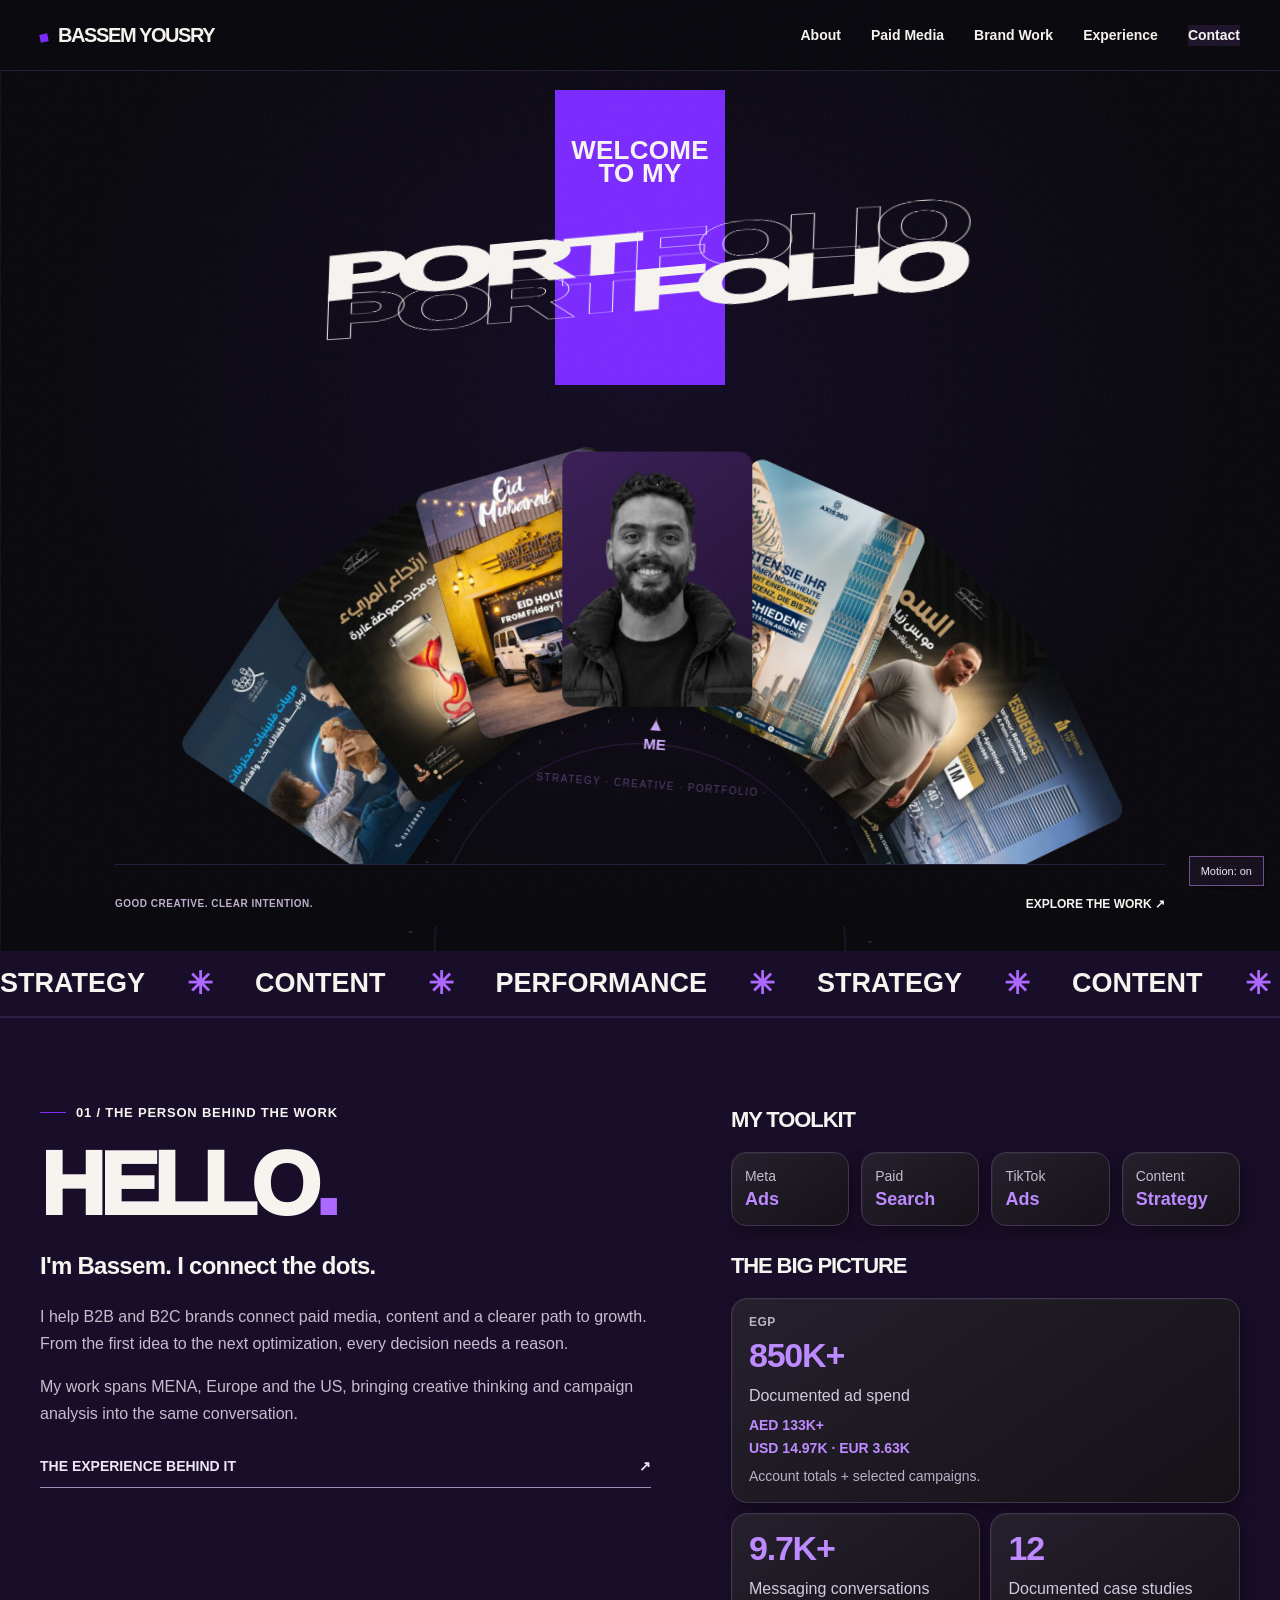
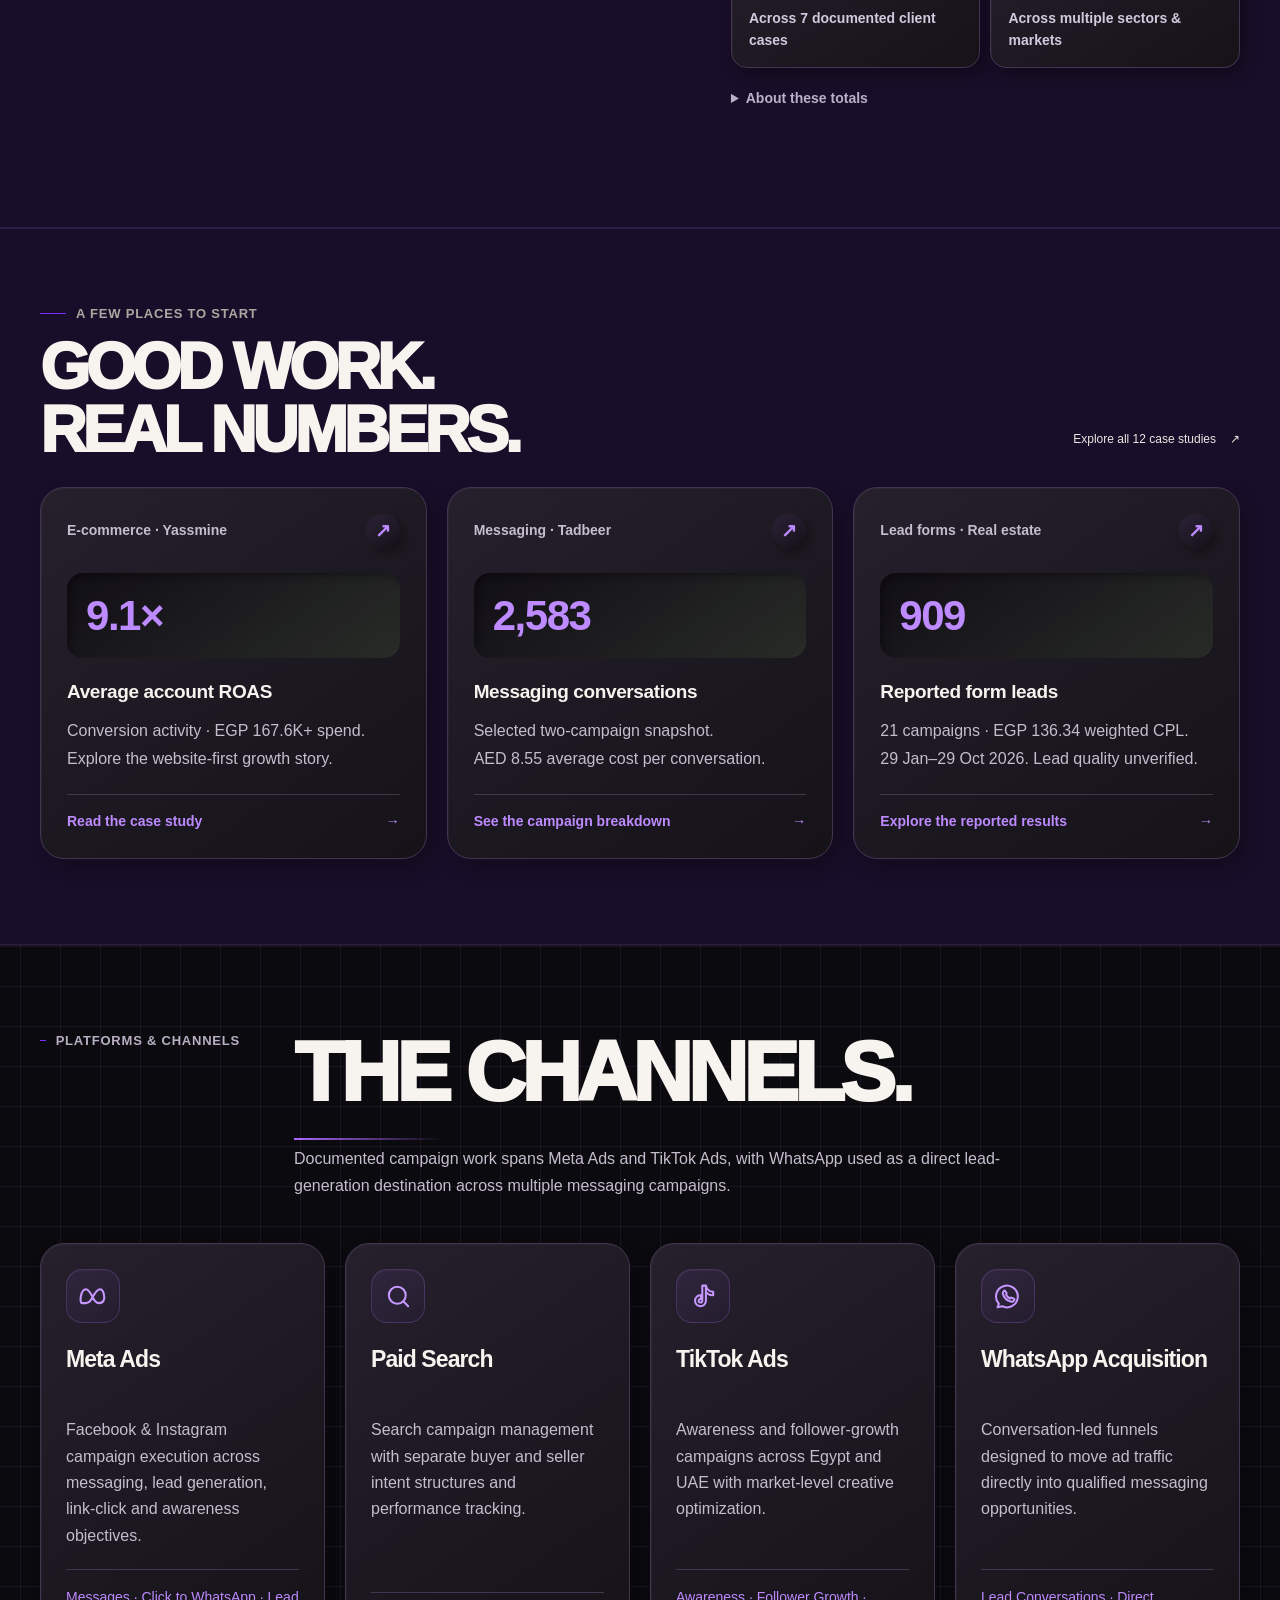
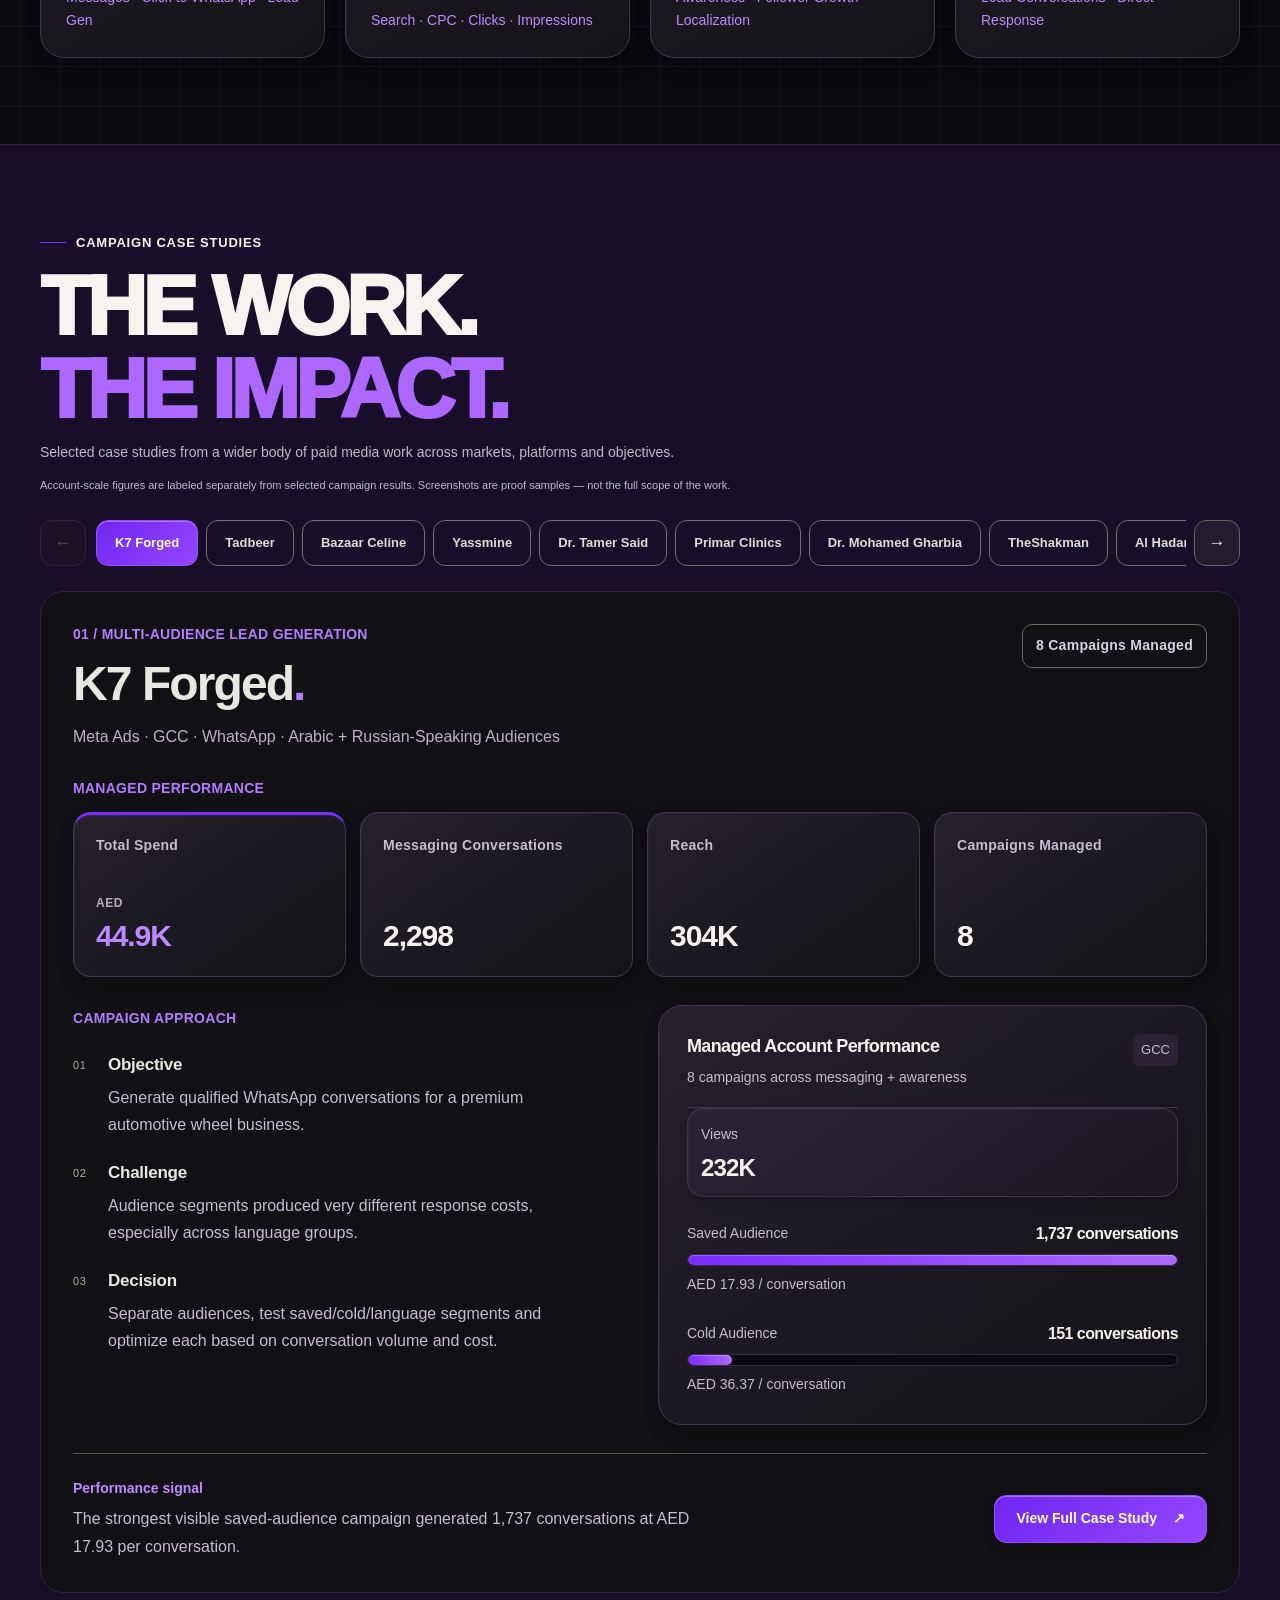
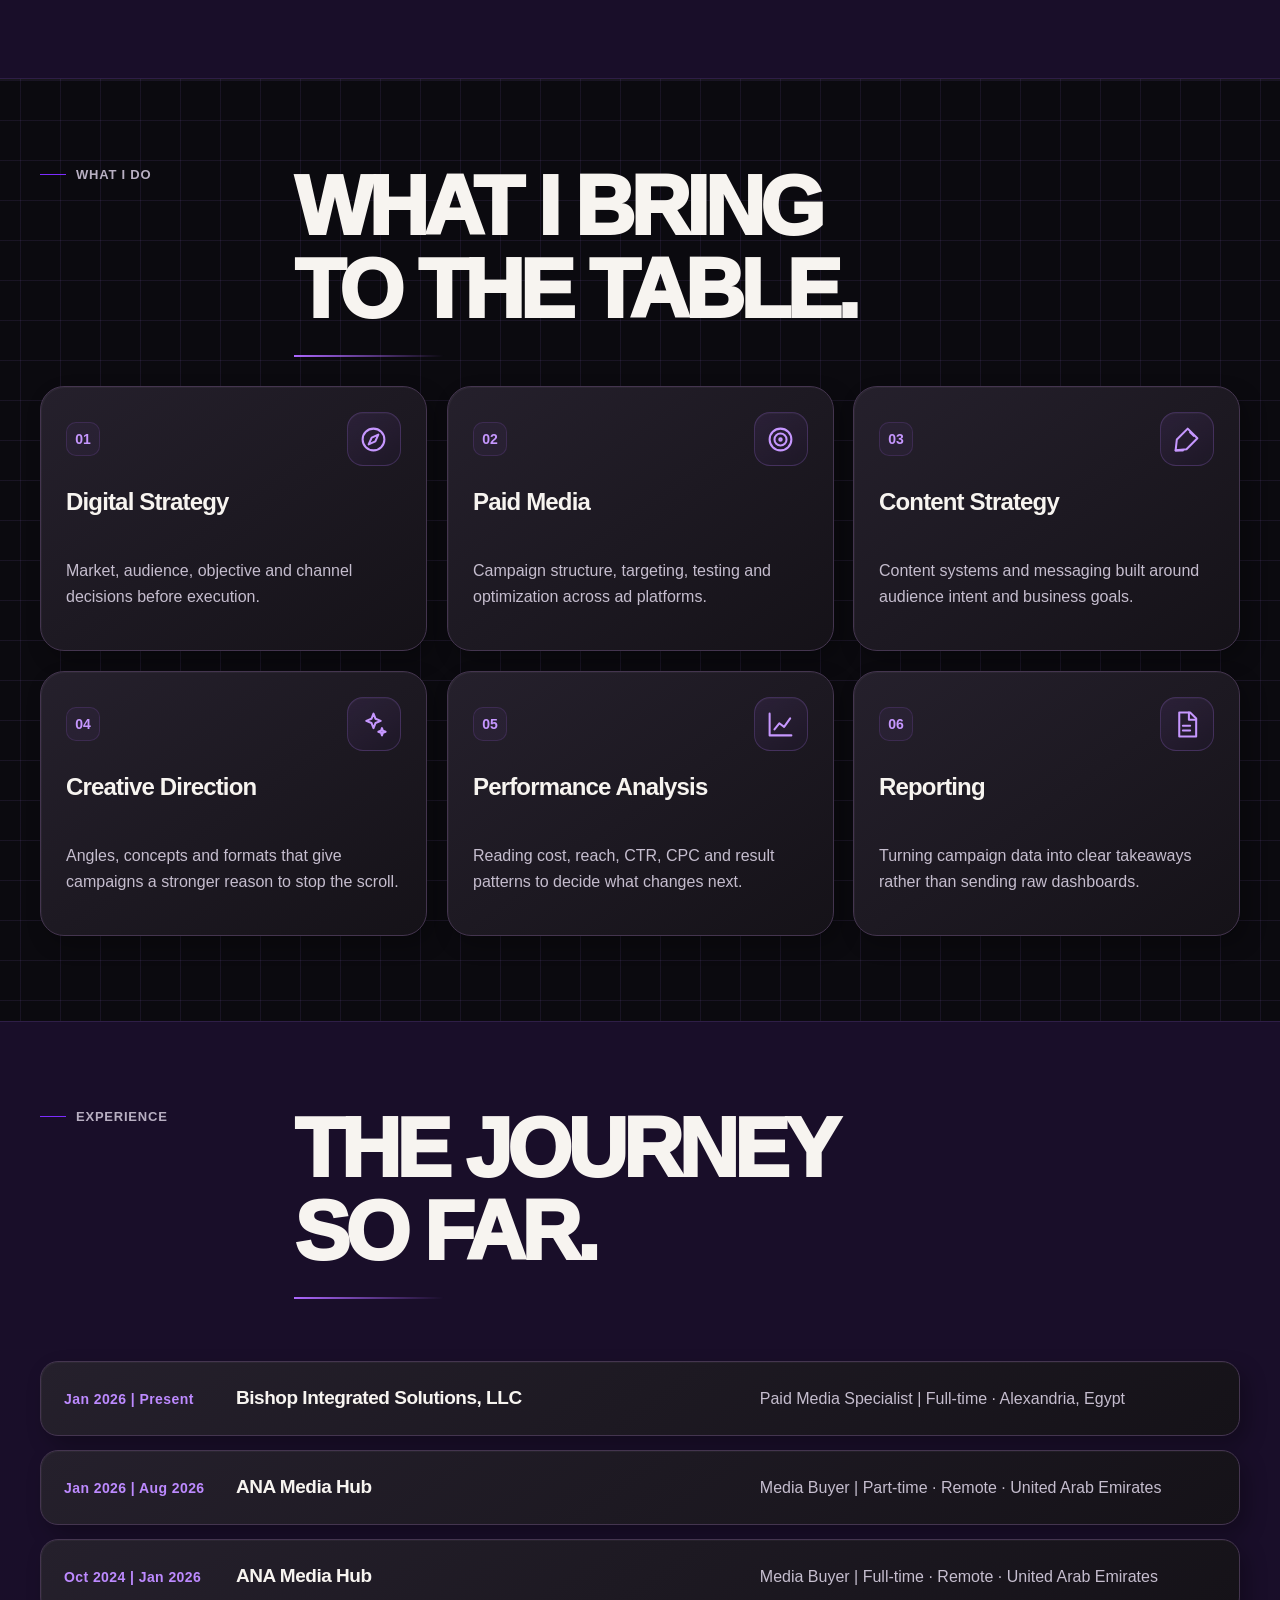
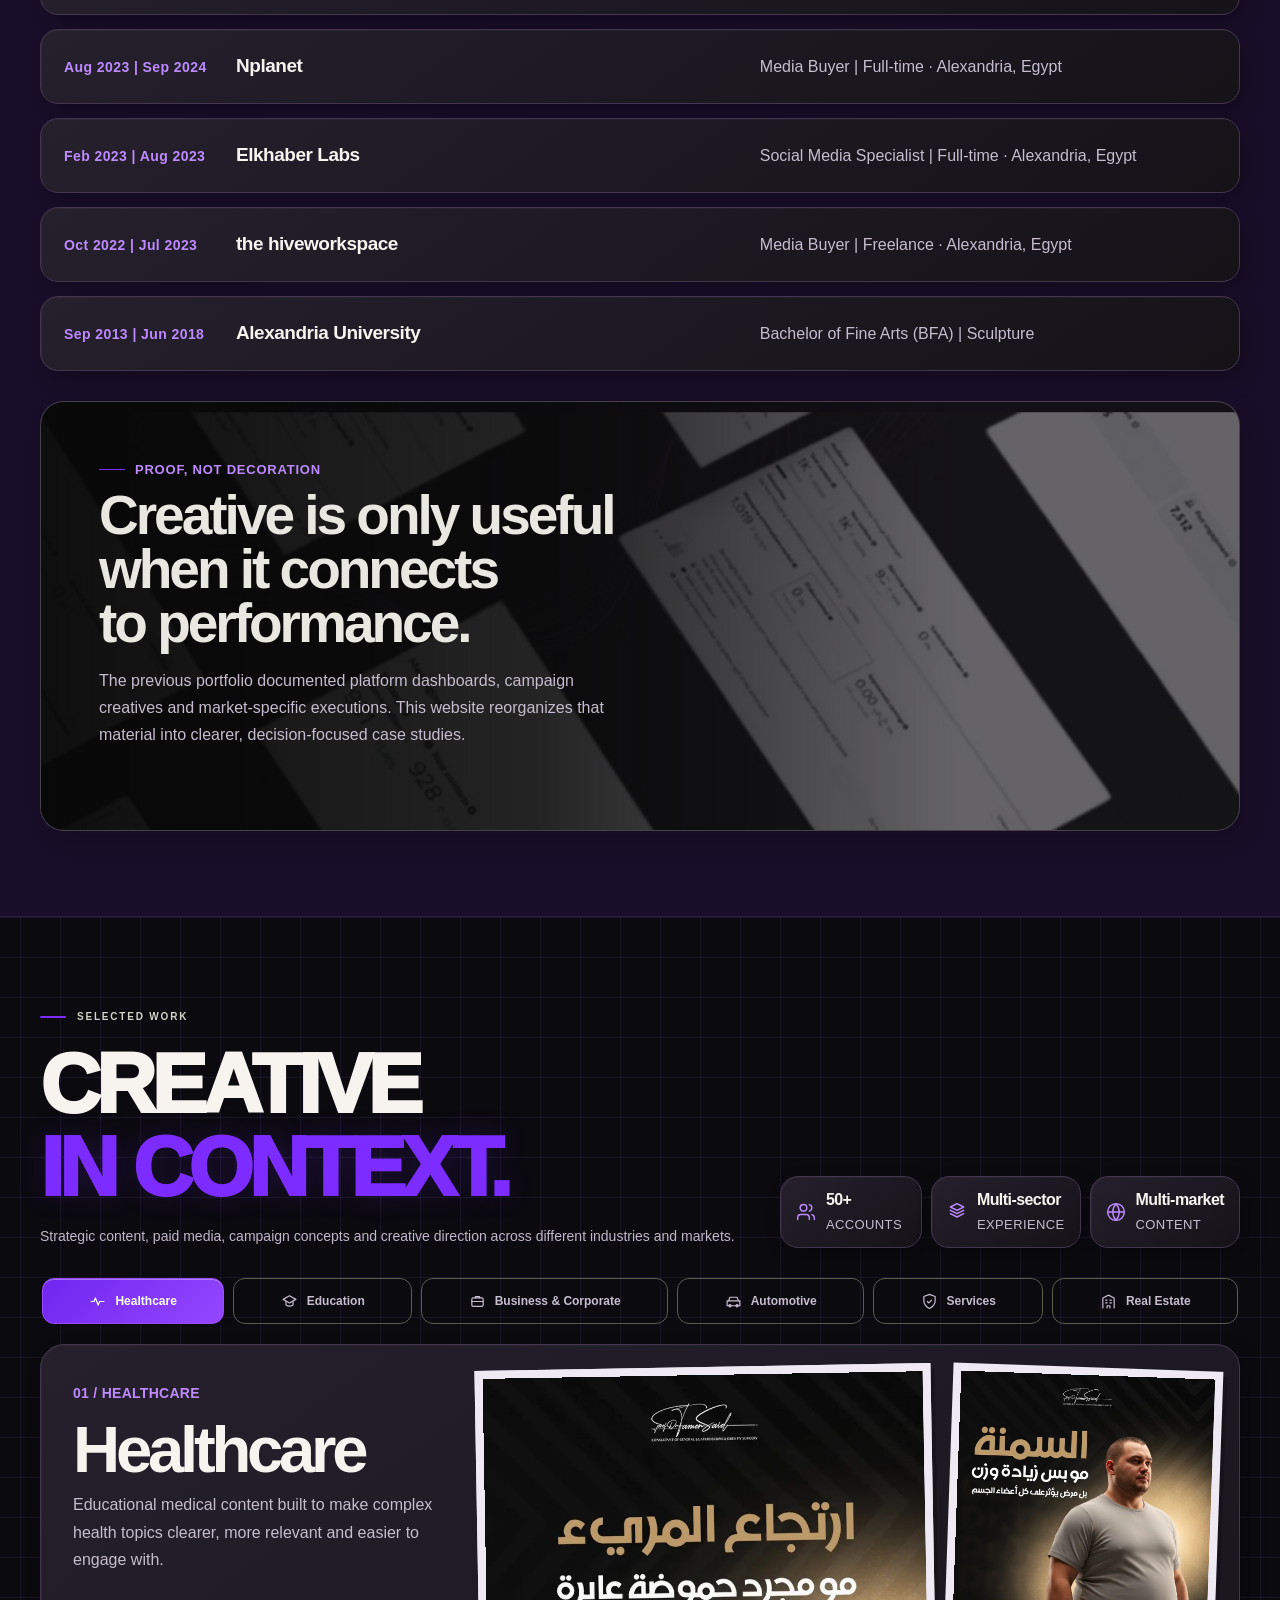
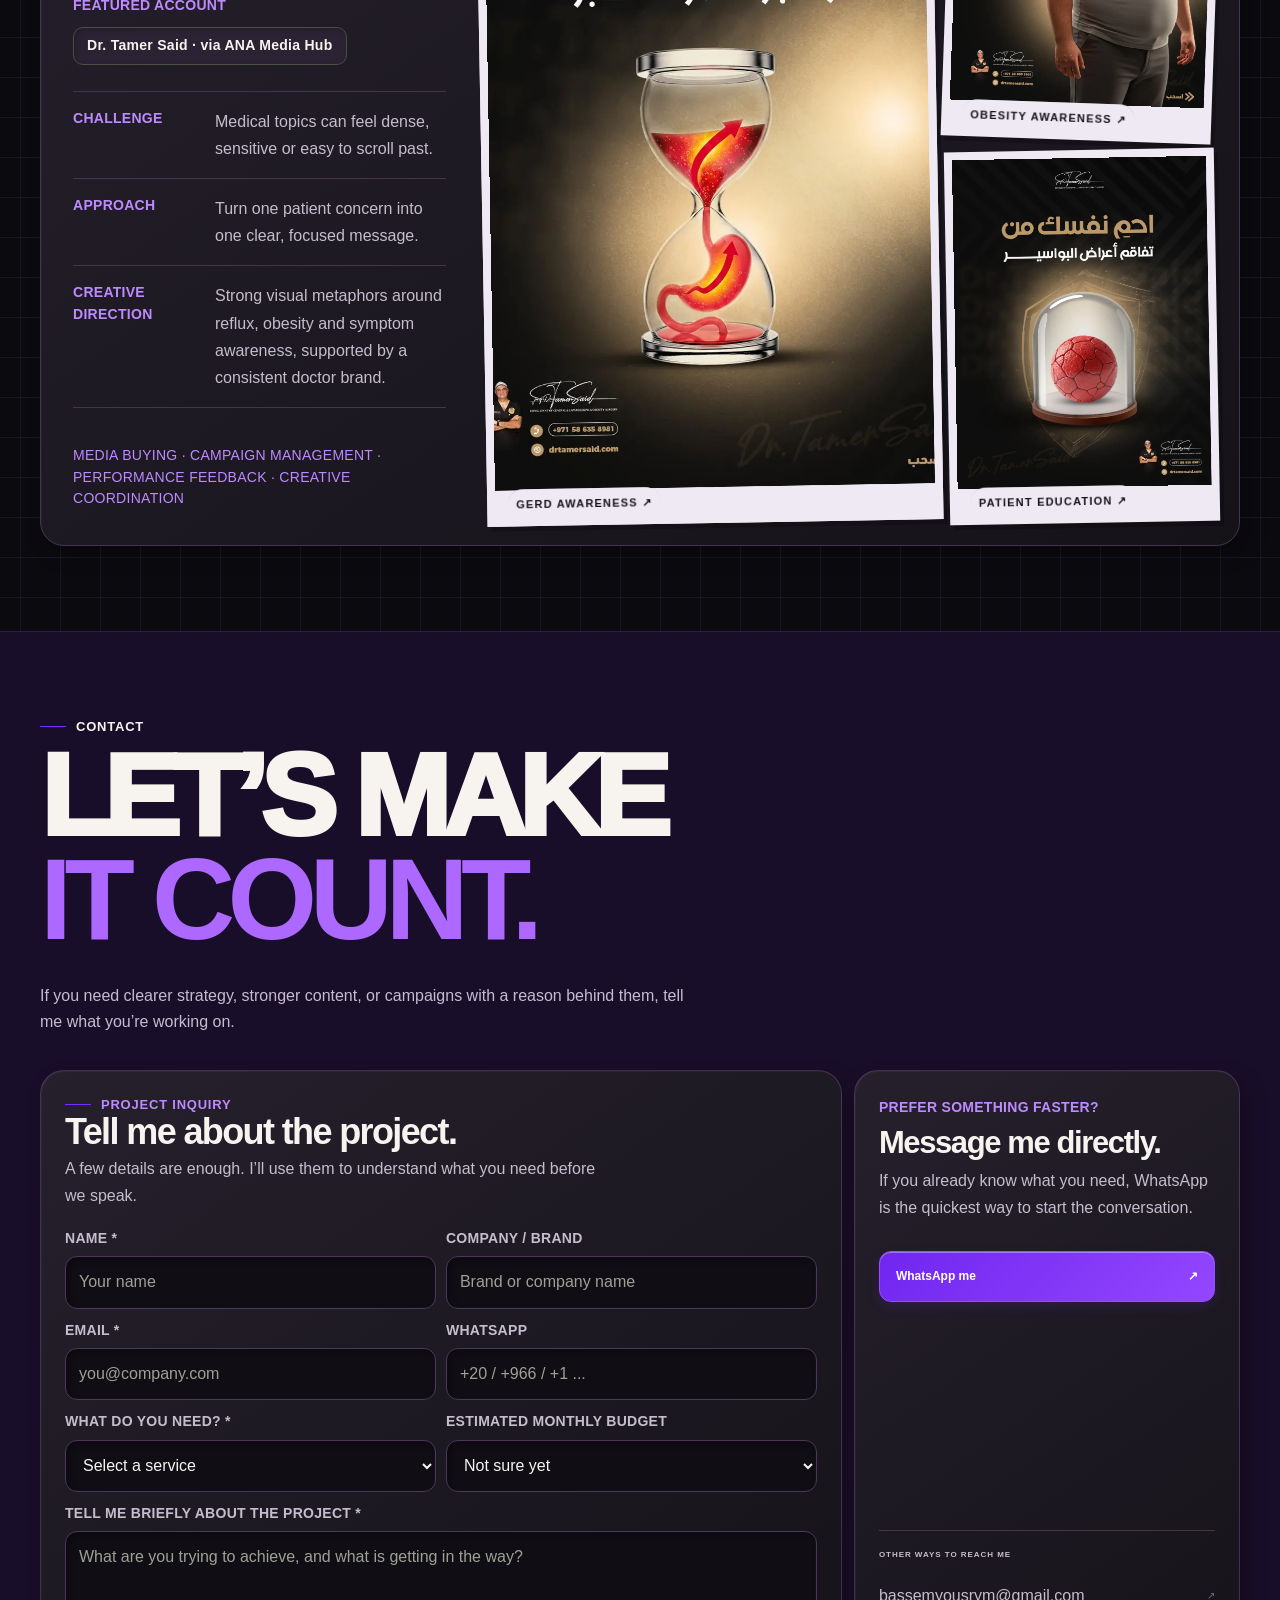
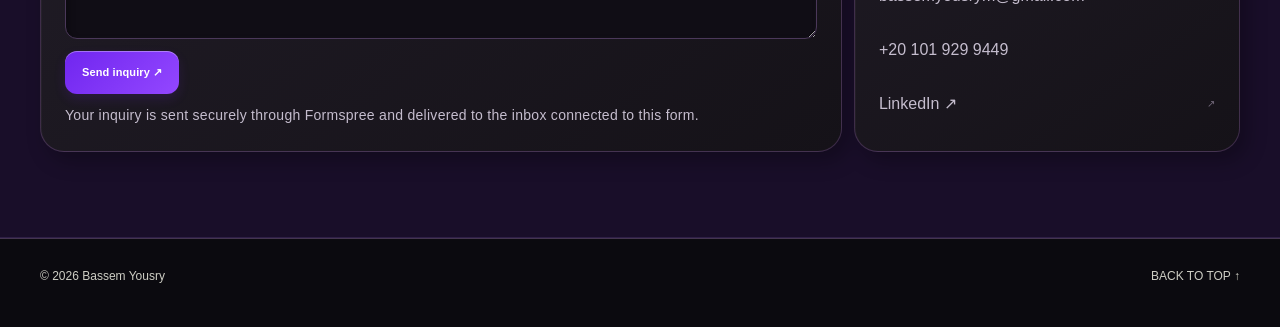
==== commit e751b7f8: "Keep portrait upright during fan motion and improve facial framing" ====
--- a/index.html
+++ b/index.html
@@ -23,7 +23,7 @@
 <meta name="twitter:description" content="Paid media and content strategy across MENA, Europe and the US market.">
 <meta name="twitter:image" content="https://bassemyousry1.github.io/Bassem-portfolio/assets/og-preview.jpg">
 <title>Bassem Yousry | Paid Media & Digital Marketing</title>
-<link rel="stylesheet" href="site-02070cc357.css">
+<link rel="stylesheet" href="site-7bf9c68ea7.css">
 </head>
 <body class="paper-portfolio fan-portfolio fan-intro-active">
 <a class="skip-link" href="#main-content">Skip to content</a>
--- a/site-7bf9c68ea7.css
+++ b/site-7bf9c68ea7.css
@@ -0,0 +1,3651 @@
+:root{
+  --bg:#080808;--panel:#101011;--panel2:#151317;--text:#f7f4f0;--muted:#aaa5af;
+  --muted2:#7d7882;--line:#2a2730;--purple:#7c2cff;--purple2:#ad68ff;--purple3:#d3afff;
+  --max:1200px;--r:28px;--shadow:0 28px 80px rgba(0,0,0,.28)
+}
+*{box-sizing:border-box}
+html{scroll-behavior:smooth}
+body{margin:0;background:var(--bg);color:var(--text);font-family:Inter,Arial,Helvetica,sans-serif;line-height:1.55;overflow-x:hidden}
+a{color:inherit;text-decoration:none}
+.wrap{width:min(var(--max),calc(100% - 48px));margin:auto}
+.noise{position:fixed;inset:0;pointer-events:none;z-index:99;opacity:.028;background-image:url("data:image/svg+xml,%3Csvg xmlns='http://www.w3.org/2000/svg' width='140' height='140'%3E%3Cfilter id='n'%3E%3CfeTurbulence baseFrequency='.8' numOctaves='2' stitchTiles='stitch'/%3E%3C/filter%3E%3Crect width='100%25' height='100%25' filter='url(%23n)'/%3E%3C/svg%3E")}
+.gridfx{position:absolute;right:-3vw;top:8vh;width:min(44vw,560px);aspect-ratio:1;opacity:.16;background-image:linear-gradient(#7c2cff55 1px,transparent 1px),linear-gradient(90deg,#7c2cff55 1px,transparent 1px);background-size:23px 23px;transform:perspective(700px) rotateY(-22deg) rotateX(12deg) rotateZ(-5deg);mask-image:linear-gradient(to left,#000 30%,transparent 88%)}
+svg{display:block}
+.ico{width:18px;height:18px;stroke:currentColor;fill:none;stroke-width:1.8;stroke-linecap:round;stroke-linejoin:round}
+.ico.sm{width:15px;height:15px}
+.ico.lg{width:26px;height:26px}
+nav{position:fixed;top:0;left:0;right:0;z-index:50;background:rgba(8,8,8,.78);backdrop-filter:blur(18px);border-bottom:1px solid rgba(255,255,255,.06)}
+.nav{height:76px;display:flex;align-items:center;justify-content:space-between}
+.brand{font-weight:900;letter-spacing:-.045em;font-size:19px}
+.brand i{display:inline-block;width:8px;height:8px;border-radius:50%;background:var(--purple2);margin-right:10px;box-shadow:0 0 24px #7c2cff}
+.links{display:flex;gap:30px;color:#aaa7af;font-size:13px}
+.links a{position:relative;transition:.2s}
+.links a:after{content:"";position:absolute;left:0;right:100%;bottom:-7px;height:1px;background:var(--purple2);transition:.25s}
+.links a:hover{color:#fff}
+.links a:hover:after{right:0}
+.hero{min-height:100vh;position:relative;display:flex;align-items:center;padding:128px 0 82px;overflow:hidden}
+.hero:after{content:"";position:absolute;width:720px;height:720px;left:31%;top:14%;background:radial-gradient(circle,#7c2cff24,transparent 66%);filter:blur(12px)}
+.eyebrow{display:flex;align-items:center;gap:10px;font-size:12px;letter-spacing:.19em;text-transform:uppercase;color:#a29ca8}
+.dot{width:8px;height:8px;border-radius:50%;background:#9f5cff;box-shadow:0 0 18px #8f47ff}
+.hero h1{margin:22px 0 0;max-width:1030px;font-size:clamp(72px,9.2vw,132px);line-height:.84;letter-spacing:-.078em;font-weight:850;position:relative;z-index:2}
+.scribble{font-family:Georgia,serif;font-style:italic;font-weight:700;color:var(--purple2);display:inline-block;transform:rotate(-4deg);text-shadow:0 0 30px #7c2cff38}
+.hero-copy{position:relative;z-index:2;max-width:760px;font-size:clamp(18px,1.55vw,22px);line-height:1.6;color:#b0abb4;margin:34px 0 0}
+.actions{display:flex;gap:11px;flex-wrap:wrap;margin-top:34px;position:relative;z-index:2}
+.btn{display:inline-flex;align-items:center;justify-content:center;gap:9px;min-height:49px;padding:0 19px;border-radius:999px;border:1px solid #36323b;background:#0d0d0e;font-size:13px;font-weight:760;transition:.25s}
+.btn:hover{transform:translateY(-2px);border-color:#685a74;background:#121015}
+.primary{background:linear-gradient(135deg,#7c2cff,#9146ff);color:white;border-color:#8e42ff;box-shadow:0 13px 42px #7c2cff35}
+.stats{display:grid;grid-template-columns:repeat(3,1fr);gap:1px;background:var(--line);border:1px solid var(--line);border-radius:24px;overflow:hidden;margin-top:82px;position:relative;z-index:2;box-shadow:var(--shadow)}
+.stat{background:linear-gradient(160deg,#101011,#0c0c0d);padding:25px 27px}
+.stat b{display:block;font-size:40px;line-height:1;letter-spacing:-.055em}
+.stat span{display:block;margin-top:8px;font-size:11px;color:#89848e;text-transform:uppercase;letter-spacing:.14em}
+section{padding:122px 0;border-top:1px solid var(--line);position:relative}
+.head{display:grid;grid-template-columns:200px minmax(0,1fr);gap:54px;align-items:start;margin-bottom:54px}
+.kicker{display:flex;align-items:center;gap:10px;font-size:12px;color:#928c98;text-transform:uppercase;letter-spacing:.17em;padding-top:11px;white-space:nowrap}
+.kicker:before{content:"";width:26px;height:1px;background:linear-gradient(90deg,var(--purple2),#5b3a7c)}
+.head h2{margin:0;max-width:940px;font-size:clamp(50px,5.8vw,82px);line-height:.94;letter-spacing:-.064em;font-weight:760;text-wrap:balance}
+.subcopy{color:#a7a2ab;max-width:760px;margin:-23px 0 44px 254px;font-size:16px;line-height:1.7}
+.platforms{display:grid;grid-template-columns:repeat(4,1fr);gap:14px;counter-reset:platform}
+.platform{counter-increment:platform;position:relative;overflow:hidden;border:1px solid var(--line);border-radius:24px;background:linear-gradient(145deg,#141116,#0d0d0e 70%);padding:25px;min-height:245px;display:flex;flex-direction:column;justify-content:space-between;transition:.3s;box-shadow:0 12px 40px rgba(0,0,0,.1)}
+.platform:after{content:"0" counter(platform);position:absolute;right:18px;top:12px;font-size:52px;font-weight:900;line-height:1;color:#ffffff08;letter-spacing:-.08em}
+.platform:hover{transform:translateY(-5px);border-color:#4c4058;background:linear-gradient(145deg,#18131c,#0f0e11 72%)}
+.platform-icon{width:48px;height:48px;border:1px solid #463850;border-radius:15px;display:grid;place-items:center;color:var(--purple3);background:#160f1c;box-shadow:inset 0 0 24px #7c2cff0d}
+.platform h3{font-size:28px;line-height:1.05;letter-spacing:-.045em;margin:0 0 11px;font-weight:760}
+.platform p{margin:0;color:#a19ca6;font-size:14px;line-height:1.58}
+.platform small{display:block;color:#77717d;margin-top:19px;text-transform:uppercase;letter-spacing:.105em;font-size:10px;line-height:1.5}
+.metric-row{display:flex;flex-wrap:wrap;gap:8px;margin-top:19px}
+.pill{border:1px solid #403848;background:#120f17d9;border-radius:999px;padding:7px 10px;font-size:11px;color:#d0c9d5}
+.platform-pill{display:inline-flex;align-items:center;gap:7px}
+.campaign-note{margin:22px 0 0;color:#7d7781;font-size:11px;line-height:1.6}
+.split{display:grid;grid-template-columns:1.2fr .8fr;gap:68px;align-items:start}
+.bigcopy{font-size:clamp(32px,3.9vw,50px);line-height:1.11;letter-spacing:-.047em;margin:0;max-width:790px}
+.bigcopy em{color:#b879ff;font-family:Georgia,serif}
+.facts{border-top:1px solid var(--line)}
+.fact{display:flex;justify-content:space-between;gap:22px;padding:19px 0;border-bottom:1px solid var(--line);font-size:14px}
+.fact span:first-child{color:#827d87}
+.fact span:last-child{font-weight:650;text-align:right}
+.timeline{margin-top:62px}
+.job{display:grid;grid-template-columns:150px 1.1fr 1fr;gap:26px;border-top:1px solid var(--line);padding:25px 0;align-items:baseline}
+.job:last-child{border-bottom:1px solid var(--line)}
+.job .yr{color:#85808a;font-size:12px}
+.job b{font-size:21px;letter-spacing:-.025em}
+.job p{margin:0;color:#a19ca6;font-size:14px}
+.discipline{display:grid;grid-template-columns:repeat(3,1fr);gap:13px}
+.discipline>div{min-height:215px;border:1px solid var(--line);border-radius:22px;background:linear-gradient(150deg,#121013,#0d0d0e);padding:22px;display:flex;flex-direction:column;justify-content:space-between;transition:.3s}
+.discipline>div:hover{transform:translateY(-4px);border-color:#493d54}
+.discipline .top{display:flex;justify-content:space-between;align-items:start;color:#837b89;font-size:12px}
+.discipline .iconbox{width:44px;height:44px;border:1px solid #403548;border-radius:13px;display:grid;place-items:center;color:#c29aff;background:#150f19}
+.discipline b{font-size:24px;line-height:1.08;letter-spacing:-.035em}
+.discipline p{color:#928d97;font-size:13px;line-height:1.58;margin:9px 0 0}
+.recent{display:grid;grid-template-columns:repeat(2,1fr);gap:14px}
+.recent article{position:relative;overflow:hidden;border:1px solid var(--line);border-radius:24px;padding:27px;background:linear-gradient(150deg,#141116,#0d0d0e 74%);min-height:230px;transition:.3s}
+.recent article:after{content:"";position:absolute;width:150px;height:150px;right:-75px;bottom:-85px;border-radius:50%;background:radial-gradient(circle,#7c2cff25,transparent 68%)}
+.recent article:hover{transform:translateY(-4px);border-color:#493f52}
+.recent small{color:#aa68ff;text-transform:uppercase;letter-spacing:.13em;font-size:10px}
+.recent h3{font-size:31px;line-height:1.06;margin:30px 0 11px;letter-spacing:-.045em;max-width:440px}
+.recent p{color:#a29da7;margin:0;font-size:14px;line-height:1.6;max-width:510px}
+.proof{margin-top:20px;border-radius:28px;overflow:hidden;border:1px solid var(--line);position:relative;min-height:430px;box-shadow:var(--shadow)}
+.proof img{width:100%;height:100%;position:absolute;object-fit:cover;opacity:.5;filter:saturate(.7)}
+.proof:after{content:"";position:absolute;inset:0;background:linear-gradient(90deg,#080808f2 0,#080808c7 42%,#08080848 77%)}
+.proof-copy{position:relative;z-index:2;max-width:650px;padding:58px}
+.proof-copy h3{font-size:clamp(40px,4.3vw,56px);line-height:.99;letter-spacing:-.055em;margin:8px 0 16px;text-wrap:balance}
+.proof-copy p{color:#b4afb8;font-size:15px;line-height:1.65;max-width:570px}
+.work-shot{
+  position:relative;
+  border:0;
+  padding:0;
+  border-radius:19px;
+  overflow:hidden;
+  background:#151515;
+  cursor:zoom-in;
+  min-width:0;
+  color:white;
+  isolation:isolate
+}
+.work-shot.main{
+  grid-column:1;
+  grid-row:1 / 3
+}
+.work-shot:nth-child(2){
+  grid-column:2;
+  grid-row:1 / 3
+}
+.work-shot:nth-child(3){
+  grid-column:3;
+  grid-row:1
+}
+.work-shot:nth-child(4){
+  grid-column:3;
+  grid-row:2
+}
+.work-shot img{
+  width:100%;
+  height:100%;
+  object-fit:cover;
+  display:block;
+  transition:transform .58s cubic-bezier(.2,.7,.2,1),filter .4s ease;
+  will-change:transform
+}
+.work-shot:after{
+  content:"";
+  position:absolute;
+  inset:0;
+  background:linear-gradient(to top,rgba(6,6,7,.75),transparent 45%);
+  opacity:.26;
+  transition:.3s;
+  pointer-events:none
+}
+.work-shot:hover img{transform:scale(1.055)}
+.work-shot:hover:after{opacity:.54}
+.shot-label{
+  position:absolute;
+  z-index:2;
+  left:14px;
+  bottom:13px;
+  font-size:10px;
+  text-transform:uppercase;
+  letter-spacing:.11em;
+  color:#f0e9f8;
+  opacity:0;
+  transform:translateY(6px);
+  transition:.28s
+}
+.work-shot:hover .shot-label{opacity:1;transform:none}
+.work-shot:focus-visible{
+  outline:2px solid var(--purple2);
+  outline-offset:3px
+}
+@keyframes brandShotIn{
+  from{opacity:0;transform:translateY(22px) scale(.97);filter:blur(3px)}
+  to{opacity:1;transform:none;filter:none}
+}
+.image-lightbox{
+  position:fixed;
+  inset:0;
+  z-index:160;
+  display:none;
+  place-items:center;
+  padding:26px;
+  background:rgba(4,4,5,.91);
+  backdrop-filter:blur(15px)
+}
+.image-lightbox.open{display:grid}
+.lightbox-shell{
+  width:min(1050px,100%);
+  display:grid;
+  grid-template-columns:48px minmax(0,1fr) 48px;
+  align-items:center;
+  gap:14px
+}
+.lightbox-stage{
+  position:relative;
+  min-height:min(76vh,850px);
+  border:1px solid #302b36;
+  border-radius:24px;
+  overflow:hidden;
+  background:#09090a;
+  box-shadow:0 40px 120px rgba(0,0,0,.55);
+  display:grid;
+  place-items:center
+}
+.lightbox-stage img{
+  max-width:100%;
+  max-height:76vh;
+  width:auto;
+  height:auto;
+  object-fit:contain;
+  animation:lightboxImage .28s ease both
+}
+@keyframes lightboxImage{
+  from{opacity:.25;transform:scale(.985)}
+  to{opacity:1;transform:none}
+}
+.lb-close{
+  position:absolute;
+  right:14px;
+  top:14px;
+  z-index:3;
+  width:42px;
+  height:42px;
+  border-radius:50%;
+  border:1px solid #3e3746;
+  background:#0d0c0fe8;
+  color:#fff;
+  cursor:pointer;
+  font-size:18px
+}
+.lb-caption{
+  position:absolute;
+  z-index:2;
+  left:17px;
+  bottom:15px;
+  padding:8px 11px;
+  border-radius:999px;
+  background:#0b0a0dcc;
+  border:1px solid #3a3341;
+  color:#d9d1df;
+  font-size:10px;
+  text-transform:uppercase;
+  letter-spacing:.11em
+}
+.lb-nav{
+  width:48px;
+  height:48px;
+  border-radius:50%;
+  border:1px solid #39333f;
+  background:#101012;
+  color:#fff;
+  cursor:pointer;
+  transition:.2s;
+  font-size:21px
+}
+.lb-nav:hover{border-color:#745b85;background:#17131a;transform:scale(1.05)}
+@media(max-width:620px){
+.work-shot.main{grid-column:1/3;grid-row:1}
+.work-shot:nth-child(2){grid-column:1;grid-row:2/4}
+.work-shot:nth-child(3){grid-column:2;grid-row:2}
+.work-shot:nth-child(4){grid-column:2;grid-row:3}
+.lightbox-shell{grid-template-columns:1fr}
+.lb-nav{
+    position:absolute;
+    z-index:4;
+    top:50%;
+    transform:translateY(-50%)
+  }
+.lb-nav:hover{transform:translateY(-50%) scale(1.05)}
+#lbPrev{left:8px}
+#lbNext{right:8px}
+.image-lightbox{padding:12px}
+}
+.contact{min-height:76vh;display:flex;align-items:center}
+.contact h2{font-size:clamp(62px,8.2vw,112px);line-height:.86;letter-spacing:-.078em;margin:8px 0 0;max-width:1050px;text-wrap:balance}
+.contact p{color:#b1acb5;max-width:650px;margin:31px 0 0;font-size:17px;line-height:1.65}
+.contact-grid{display:grid;grid-template-columns:repeat(3,1fr);gap:12px;margin-top:37px}
+.contact-card{display:flex;align-items:center;gap:14px;border:1px solid var(--line);border-radius:20px;background:linear-gradient(145deg,#111012,#0d0d0e);padding:18px;transition:.25s}
+.contact-card:hover{transform:translateY(-3px);border-color:#51445a;background:#151118}
+.contact-icon{width:47px;height:47px;border-radius:14px;border:1px solid #44364c;background:#170f1c;display:grid;place-items:center;color:#c49cff;flex:0 0 auto}
+.contact-card small{display:block;color:#7d7681;text-transform:uppercase;letter-spacing:.11em;font-size:9px}
+.contact-card b{display:block;font-size:14px;margin-top:3px;word-break:break-word}
+footer{padding:28px 0 42px;color:#77737b;font-size:12px}
+.foot{display:flex;justify-content:space-between;gap:16px;flex-wrap:wrap}
+.scroll-progress{
+  position:fixed;top:0;left:0;right:0;height:2px;z-index:120;
+  pointer-events:none;background:transparent
+}
+.scroll-progress span{
+  display:block;height:100%;width:100%;
+  background:linear-gradient(90deg,var(--purple),var(--purple3));
+  transform:scaleX(0);transform-origin:left center;
+  box-shadow:0 0 16px #7c2cff80;
+  will-change:transform
+}
+nav{transition:height .28s ease,background .28s ease,border-color .28s ease,transform .28s ease}
+nav.scrolled{background:rgba(8,8,8,.92);border-bottom-color:rgba(173,104,255,.16)}
+nav.scrolled .nav{height:66px}
+.hero-in{
+  opacity:0;
+  transform:translate3d(0,28px,0);
+  filter:blur(7px);
+  animation:heroEnter .82s cubic-bezier(.2,.7,.2,1) forwards;
+  will-change:transform,opacity,filter
+}
+.hero-in-1{animation-delay:.12s}
+.hero-in-2{animation-delay:.22s}
+.hero-in-3{animation-delay:.36s}
+.hero-in-4{animation-delay:.48s}
+.hero-in-5{animation-delay:.60s}
+@keyframes heroEnter{
+  to{opacity:1;transform:translate3d(0,0,0);filter:blur(0)}
+}
+.scribble{
+  position:relative;
+  animation:scribbleFloat 5s ease-in-out 1.1s infinite alternate
+}
+@keyframes scribbleFloat{
+  from{transform:rotate(-4deg) translateY(0)}
+  to{transform:rotate(-2.5deg) translateY(-4px)}
+}
+.gridfx{
+  --grid-y:0px;
+  --grid-r:-5deg;
+  transform:
+    translate3d(0,var(--grid-y),0)
+    perspective(700px) rotateY(-22deg) rotateX(12deg) rotateZ(var(--grid-r));
+  will-change:transform
+}
+.reveal{
+  --reveal-x:0px;
+  --reveal-y:34px;
+  --reveal-scale:.985;
+  --reveal-delay:0ms;
+  opacity:0;
+  transform:translate3d(var(--reveal-x),var(--reveal-y),0) scale(var(--reveal-scale));
+  filter:blur(5px);
+  transition:
+    opacity .78s cubic-bezier(.2,.7,.2,1) var(--reveal-delay),
+    transform .78s cubic-bezier(.2,.7,.2,1) var(--reveal-delay),
+    filter .78s ease var(--reveal-delay);
+  will-change:transform,opacity,filter
+}
+.reveal.from-left{--reveal-x:-38px;--reveal-y:8px}
+.reveal.from-right{--reveal-x:38px;--reveal-y:8px}
+.reveal.zoom-in{--reveal-y:18px;--reveal-scale:.95}
+.reveal.show{
+  opacity:1;
+  transform:translate3d(0,0,0) scale(1);
+  filter:blur(0)
+}
+.head h2{
+  position:relative
+}
+.head h2:after{
+  content:"";
+  display:block;
+  width:min(150px,30%);
+  height:2px;
+  margin-top:24px;
+  background:linear-gradient(90deg,var(--purple2),transparent);
+  transform:scaleX(0);
+  transform-origin:left;
+  transition:transform .8s cubic-bezier(.2,.7,.2,1) .22s
+}
+.head.show h2:after{transform:scaleX(1)}
+.platform,.discipline>div,.recent article,.contact-card{
+  backface-visibility:hidden
+}
+.platform.show .platform-icon,
+.discipline>div.show .iconbox{
+  animation:iconPop .55s cubic-bezier(.2,.85,.25,1.25) both;
+  animation-delay:calc(var(--reveal-delay) + 150ms)
+}
+@keyframes iconPop{
+  from{transform:scale(.72) rotate(-8deg);opacity:.25}
+  to{transform:scale(1) rotate(0);opacity:1}
+}
+@keyframes pillIn{
+  from{opacity:0;transform:translateY(8px) scale(.96)}
+  to{opacity:1;transform:none}
+}
+.timeline.show .job{
+  opacity:0;
+  animation:jobIn .58s cubic-bezier(.2,.7,.2,1) forwards
+}
+.timeline.show .job:nth-child(1){animation-delay:.10s}
+.timeline.show .job:nth-child(2){animation-delay:.17s}
+.timeline.show .job:nth-child(3){animation-delay:.24s}
+.timeline.show .job:nth-child(4){animation-delay:.31s}
+.timeline.show .job:nth-child(5){animation-delay:.38s}
+@keyframes jobIn{
+  from{opacity:0;transform:translateX(-20px)}
+  to{opacity:1;transform:none}
+}
+.proof img{
+  --proof-y:0px;
+  transform:translate3d(0,var(--proof-y),0) scale(1.055);
+  will-change:transform
+}
+.contact-card{
+  position:relative;
+  overflow:hidden
+}
+.contact-card:after{
+  content:"";
+  position:absolute;inset:-1px;
+  background:linear-gradient(100deg,transparent 35%,rgba(173,104,255,.10),transparent 65%);
+  transform:translateX(-120%);
+  transition:transform .7s ease;
+  pointer-events:none
+}
+.contact-card:hover:after{transform:translateX(120%)}
+@media (prefers-reduced-motion: reduce){
+html{scroll-behavior:auto}
+*,*::before,*::after{
+    animation-duration:.001ms !important;
+    animation-iteration-count:1 !important;
+    transition-duration:.001ms !important;
+    scroll-behavior:auto !important
+  }
+.hero-in,.reveal{opacity:1 !important;transform:none !important;filter:none !important}
+.gridfx,.proof img{transform:none !important}
+.scroll-progress{display:none}
+}
+.custom-case[hidden]{display:none}
+.custom-case{margin-top:30px}
+.y-hero{
+  border:1px solid #3a3040;
+  border-radius:24px;
+  padding:28px;
+  background:
+    radial-gradient(circle at 100% 0,rgba(157,72,255,.16),transparent 35%),
+    linear-gradient(145deg,#0c0a0e,#111014);
+}
+.y-hero p{
+  margin:0;
+  max-width:830px;
+  color:#bdb6c2;
+  font-size:16px;
+  line-height:1.72
+}
+.y-role{
+  display:flex;
+  flex-wrap:wrap;
+  gap:7px;
+  margin-top:22px
+}
+.y-role span{
+  padding:7px 10px;
+  border-radius:999px;
+  border:1px solid #44384b;
+  color:#c9b6d3;
+  background:#151119;
+  font-size:10px;
+  text-transform:uppercase;
+  letter-spacing:.09em
+}
+.y-metrics{
+  display:grid;
+  grid-template-columns:repeat(4,1fr);
+  gap:10px;
+  margin-top:12px
+}
+.y-metric{
+  border:1px solid #352e39;
+  border-radius:19px;
+  background:#0b0a0c;
+  padding:20px
+}
+.y-metric b{
+  display:block;
+  font-size:clamp(25px,3vw,38px);
+  line-height:1;
+  letter-spacing:-.05em;
+  color:#f6f1f8
+}
+.y-metric b em{color:#ae68ff;font-style:normal}
+.y-metric span{
+  display:block;
+  margin-top:8px;
+  color:#8f8795;
+  font-size:10px;
+  line-height:1.45;
+  text-transform:uppercase;
+  letter-spacing:.105em
+}
+.y-note{
+  margin:10px 3px 0;
+  color:#716a76;
+  font-size:10px;
+  line-height:1.5
+}
+.y-grid{
+  display:grid;
+  grid-template-columns:1fr 1fr;
+  gap:12px;
+  margin-top:12px
+}
+.y-block{
+  border:1px solid #322d35;
+  border-radius:20px;
+  background:#0c0c0e;
+  padding:23px
+}
+.y-block small{
+  display:block;
+  color:#a968ff;
+  text-transform:uppercase;
+  letter-spacing:.14em;
+  font-size:10px;
+  margin-bottom:11px
+}
+.y-block h4{
+  margin:0 0 9px;
+  font-size:23px;
+  line-height:1.05;
+  letter-spacing:-.035em
+}
+.y-block p{
+  margin:0;
+  color:#aaa4af;
+  font-size:13px;
+  line-height:1.7
+}
+.y-funnel{
+  margin-top:12px;
+  display:grid;
+  grid-template-columns:repeat(5,1fr);
+  border:1px solid #382f3e;
+  border-radius:20px;
+  overflow:hidden;
+  background:#0c0a0e
+}
+.y-step{
+  position:relative;
+  padding:19px 14px;
+  min-height:102px;
+  border-right:1px solid #302a34
+}
+.y-step:last-child{border-right:0}
+.y-step b{
+  display:block;
+  color:#f2ecf5;
+  font-size:13px;
+  line-height:1.28
+}
+.y-step span{
+  display:block;
+  color:#756e79;
+  font-size:9px;
+  text-transform:uppercase;
+  letter-spacing:.1em;
+  margin-bottom:9px
+}
+.y-step:not(:last-child):after{
+  content:"→";
+  position:absolute;
+  right:-9px;
+  top:40px;
+  z-index:2;
+  width:18px;
+  height:18px;
+  border-radius:50%;
+  display:grid;
+  place-items:center;
+  background:#6f31a6;
+  color:white;
+  font-size:11px
+}
+.y-campaign-head{
+  display:flex;
+  align-items:end;
+  justify-content:space-between;
+  gap:20px;
+  margin:32px 0 12px
+}
+.y-campaign-head h4{
+  margin:0;
+  font-size:28px;
+  letter-spacing:-.04em
+}
+.y-campaign-head p{
+  margin:0;
+  max-width:460px;
+  color:#817986;
+  font-size:11px;
+  line-height:1.5;
+  text-align:right
+}
+.y-campaigns{
+  display:grid;
+  grid-template-columns:repeat(3,1fr);
+  gap:10px
+}
+.y-campaign{
+  border:1px solid #352d3a;
+  border-radius:20px;
+  padding:21px;
+  background:linear-gradient(150deg,#111013,#0b0a0d)
+}
+.y-campaign small{
+  color:#8a7e90;
+  font-size:9px;
+  text-transform:uppercase;
+  letter-spacing:.1em
+}
+.y-campaign h5{
+  margin:10px 0 15px;
+  font-size:19px;
+  line-height:1.1;
+  letter-spacing:-.03em
+}
+.y-campaign .big{
+  display:flex;
+  align-items:baseline;
+  gap:5px;
+  margin-top:7px
+}
+.y-campaign .big b{
+  font-size:32px;
+  line-height:1;
+  letter-spacing:-.05em;
+  color:#f2edf4
+}
+.y-campaign .big span{font-size:10px;color:#887e8d}
+.y-campaign .roas{color:#b570ff!important}
+.y-proof{
+  display:grid;
+  grid-template-columns:1fr;
+  gap:9px;
+  margin-top:12px
+}
+.y-proof figure{
+  margin:0;
+  border:1px solid #332d36;
+  border-radius:17px;
+  overflow:hidden;
+  background:#f6f8fa
+}
+.y-proof img{
+  display:block;
+  width:100%;
+  height:auto
+}
+.y-proof figcaption{
+  padding:11px 13px;
+  background:#0d0c0e;
+  color:#958d9b;
+  font-size:10px;
+  line-height:1.45;
+  text-transform:uppercase;
+  letter-spacing:.08em
+}
+.y-impact{
+  margin-top:12px;
+  border:1px solid #513a5f;
+  border-radius:22px;
+  padding:26px;
+  background:
+    radial-gradient(circle at 10% 0,rgba(169,88,255,.14),transparent 35%),
+    #100d12
+}
+.y-impact small{
+  color:#b16bff;
+  text-transform:uppercase;
+  letter-spacing:.14em;
+  font-size:10px
+}
+.y-impact h4{
+  margin:11px 0 8px;
+  font-size:clamp(28px,4vw,45px);
+  line-height:1;
+  letter-spacing:-.05em;
+  max-width:800px
+}
+.y-impact p{
+  max-width:820px;
+  margin:0;
+  color:#aaa3ae;
+  font-size:14px;
+  line-height:1.7
+}
+.y-link{
+  display:inline-flex;
+  margin-top:18px;
+  padding:11px 14px;
+  border-radius:999px;
+  background:var(--purple);
+  color:white;
+  font-size:11px;
+  font-weight:800
+}
+@media(max-width:760px){
+.y-metrics,.y-grid,.y-campaigns{grid-template-columns:1fr 1fr}
+.y-funnel{grid-template-columns:1fr}
+.y-step{border-right:0;border-bottom:1px solid #302a34;min-height:auto}
+.y-step:last-child{border-bottom:0}
+.y-step:not(:last-child):after{content:"↓";right:16px;top:auto;bottom:-9px}
+}
+@media(max-width:560px){
+.y-metrics,.y-grid,.y-campaigns{grid-template-columns:1fr}
+.y-hero{padding:21px}
+.y-campaign-head{align-items:flex-start;flex-direction:column}
+.y-campaign-head p{text-align:left}
+}
+section{padding:78px 0}
+.hero{min-height:76vh}
+.hero-bottom{margin-top:44px}
+.section-head,.head{margin-bottom:34px}
+.services,.platforms{gap:10px}
+.timeline .job{padding:18px 0}
+.contact{min-height:52vh}
+.platform{min-height:150px;padding:17px}
+.platform h3{font-size:20px}
+.timeline.compact-timeline{
+  max-height:520px;
+  overflow:auto;
+  padding-right:8px;
+  scrollbar-width:thin;
+}
+.timeline.compact-timeline::-webkit-scrollbar{width:7px}
+.timeline.compact-timeline::-webkit-scrollbar-thumb{
+  background:#302934;
+  border-radius:20px
+}
+.modal-panel{max-height:88vh}
+.about-grid{gap:48px}
+.process-card{min-height:205px}
+.process-card .num{margin-bottom:34px}
+@media(max-width:920px){
+section{padding:64px 0}
+.hero{min-height:72vh}
+.timeline.compact-timeline{max-height:none;overflow:visible;padding-right:0}
+}
+@media(max-width:560px){
+section{padding:54px 0}
+}
+.inquiry-shell{
+  display:grid;
+  grid-template-columns:minmax(0,1.35fr) minmax(280px,.65fr);
+  gap:12px;
+  margin-top:34px;
+  align-items:stretch
+}
+.inquiry-form{
+  border:1px solid #342c39;
+  border-radius:24px;
+  padding:24px;
+  background:
+    radial-gradient(circle at 100% 0,rgba(154,72,255,.10),transparent 34%),
+    #0c0b0e
+}
+.inquiry-form-head{
+  display:flex;
+  justify-content:space-between;
+  align-items:flex-start;
+  gap:20px;
+  margin-bottom:18px
+}
+.inquiry-form-head h3{
+  margin:0;
+  font-size:clamp(25px,3vw,36px);
+  line-height:1;
+  letter-spacing:-.045em
+}
+.inquiry-form-head p{
+  margin:6px 0 0;
+  max-width:540px;
+  color:#958d9a;
+  font-size:12px;
+  line-height:1.55
+}
+.form-grid{
+  display:grid;
+  grid-template-columns:1fr 1fr;
+  gap:10px
+}
+.field{display:flex;flex-direction:column;gap:7px}
+.field.full{grid-column:1/-1}
+.field label{
+  color:#a79eab;
+  font-size:9px;
+  font-weight:800;
+  text-transform:uppercase;
+  letter-spacing:.11em
+}
+.field input,
+.field select,
+.field textarea{
+  width:100%;
+  border:1px solid #312a35;
+  border-radius:13px;
+  background:#111014;
+  color:#f5f1f6;
+  padding:12px 13px;
+  outline:none;
+  font:inherit;
+  font-size:12px;
+  transition:border-color .2s ease,box-shadow .2s ease,background .2s ease
+}
+.field textarea{min-height:108px;resize:vertical}
+.field input::placeholder,
+.field textarea::placeholder{color:#635d67}
+.field input:focus,
+.field select:focus,
+.field textarea:focus{
+  border-color:#76518a;
+  box-shadow:0 0 0 3px rgba(157,82,255,.08);
+  background:#141117
+}
+.field select{appearance:auto}
+.field option{background:#111014;color:#f5f1f6}
+.form-actions{
+  display:flex;
+  align-items:center;
+  gap:12px;
+  margin-top:12px;
+  flex-wrap:wrap
+}
+.submit-btn{
+  border:0;
+  cursor:pointer;
+  display:inline-flex;
+  align-items:center;
+  justify-content:center;
+  gap:8px;
+  min-height:43px;
+  padding:0 17px;
+  border-radius:999px;
+  background:var(--purple);
+  color:#fff;
+  font-weight:800;
+  font-size:11px;
+  letter-spacing:.01em;
+  transition:transform .2s ease,filter .2s ease
+}
+.submit-btn:hover{transform:translateY(-2px);filter:brightness(1.08)}
+.submit-btn:disabled{opacity:.55;cursor:not-allowed;transform:none}
+.form-status{
+  min-height:18px;
+  color:#968e9b;
+  font-size:11px
+}
+.form-status.success{color:#c4f1cb}
+.form-status.error{color:#ffb7c1}
+.quick-contact{
+  border:1px solid #3a2e42;
+  border-radius:24px;
+  padding:24px;
+  background:
+    radial-gradient(circle at 0 0,rgba(157,82,255,.16),transparent 40%),
+    #100d12;
+  display:flex;
+  flex-direction:column;
+  justify-content:space-between;
+  gap:26px
+}
+.quick-contact small{
+  color:#b36eff;
+  text-transform:uppercase;
+  letter-spacing:.13em;
+  font-size:9px;
+  font-weight:800
+}
+.quick-contact h3{
+  margin:8px 0 10px;
+  font-size:31px;
+  line-height:1;
+  letter-spacing:-.045em
+}
+.quick-contact p{
+  margin:0;
+  color:#98909d;
+  font-size:12px;
+  line-height:1.6
+}
+.quick-contact .wa-btn{
+  display:flex;
+  align-items:center;
+  justify-content:space-between;
+  gap:14px;
+  width:100%;
+  padding:15px 16px;
+  border-radius:15px;
+  border:1px solid #51405d;
+  background:#151019;
+  color:#fff;
+  font-size:12px;
+  font-weight:800;
+  transition:.2s ease
+}
+.quick-contact .wa-btn:hover{
+  transform:translateY(-2px);
+  border-color:#835ba0;
+  background:#19121f
+}
+.quick-contact .mini{
+  display:grid;
+  gap:8px;
+  margin-top:8px
+}
+.quick-contact .mini a{
+  color:#a89fad;
+  font-size:11px
+}
+.quick-contact .mini a:hover{color:#fff}
+.form-note{
+  margin-top:10px;
+  color:#655f69;
+  font-size:9px;
+  line-height:1.5
+}
+.hp-field{
+  position:absolute!important;
+  left:-10000px!important;
+  top:auto!important;
+  width:1px!important;
+  height:1px!important;
+  overflow:hidden!important
+}
+@media(max-width:860px){
+.inquiry-shell{grid-template-columns:1fr}
+}
+@media(max-width:560px){
+.inquiry-form,.quick-contact{padding:19px;border-radius:20px}
+.form-grid{grid-template-columns:1fr}
+.field.full{grid-column:auto}
+.inquiry-form-head{display:block}
+}
+html,body{
+  width:100%;
+  max-width:100%;
+  overflow-x:clip;
+}
+.modal{
+  max-width:100vw;
+  overflow:hidden;
+}
+.panel{
+  width:min(1080px,100%);
+  max-width:100%;
+  min-width:0;
+  overflow-y:auto;
+  overflow-x:hidden;
+}
+.panel > *,
+.modal-top,
+.modal-top > div,
+.custom-case,
+.case,
+.proof-shots,
+.y-hero,
+.y-metrics,
+.y-grid,
+.y-funnel,
+.y-campaigns,
+.y-proof,
+.y-impact{
+  min-width:0;
+  max-width:100%;
+}
+.modal-top > div{
+  flex:1 1 auto;
+}
+.modal-top .kicker{
+  white-space:normal;
+  flex-wrap:wrap;
+  overflow-wrap:anywhere;
+  word-break:normal;
+}
+.modal-top h3{
+  max-width:100%;
+  overflow-wrap:anywhere;
+  word-break:normal;
+  hyphens:auto;
+}
+.y-metrics,
+.y-grid,
+.y-campaigns{
+  grid-template-columns:repeat(2,minmax(0,1fr));
+}
+.y-funnel{
+  grid-template-columns:repeat(5,minmax(0,1fr));
+}
+.y-metric,
+.y-block,
+.y-campaign,
+.y-step{
+  min-width:0;
+}
+.y-metric b,
+.y-block h4,
+.y-campaign h5,
+.y-step b,
+.y-impact h4,
+.y-hero p{
+  overflow-wrap:anywhere;
+}
+@media(max-width:760px){
+.modal{
+    padding:8px;
+    align-items:stretch;
+  }
+.panel{
+    max-height:calc(100dvh - 16px);
+    border-radius:22px;
+    padding:20px;
+    margin:auto 0 0;
+  }
+.modal-top{
+    gap:12px;
+    align-items:flex-start;
+  }
+.modal-top .kicker{
+    font-size:9px;
+    line-height:1.45;
+    letter-spacing:.11em;
+    padding-right:2px;
+  }
+.modal-top h3{
+    font-size:clamp(30px,9vw,38px);
+    line-height:.98;
+    letter-spacing:-.055em;
+    margin-top:7px;
+  }
+.close{
+    width:40px;
+    height:40px;
+    flex:0 0 40px;
+  }
+.custom-case{
+    margin-top:20px;
+  }
+.y-metrics,
+  .y-grid,
+  .y-campaigns{
+    grid-template-columns:1fr;
+  }
+.y-funnel{
+    grid-template-columns:1fr;
+  }
+.y-hero,
+  .y-block,
+  .y-metric,
+  .y-campaign,
+  .y-impact{
+    width:100%;
+  }
+.y-hero{
+    padding:20px;
+  }
+.y-hero p{
+    font-size:14px;
+    line-height:1.65;
+  }
+.y-role{
+    gap:7px;
+  }
+.y-role span{
+    max-width:100%;
+    white-space:normal;
+    overflow-wrap:anywhere;
+    line-height:1.35;
+  }
+.y-metric{
+    padding:18px;
+  }
+.y-metric b{
+    font-size:30px;
+  }
+.y-campaign-head{
+    margin-top:26px;
+  }
+.y-campaign-head h4{
+    font-size:25px;
+  }
+.y-proof figure,
+  .y-proof img{
+    max-width:100%;
+  }
+}
+@media(max-width:420px){
+.panel{
+    padding:16px;
+    border-radius:18px;
+  }
+.modal-top h3{
+    font-size:29px;
+  }
+.y-hero,
+  .y-block,
+  .y-metric,
+  .y-campaign,
+  .y-impact{
+    border-radius:16px;
+  }
+}
+:root{
+  --ambient-purple:124,44,255;
+  --ambient-violet:174,94,255;
+}
+.hero > .wrap,
+section > .wrap{
+  position:relative;
+  z-index:2;
+}
+.hero:before{
+  content:"";
+  position:absolute;
+  width:620px;
+  height:620px;
+  left:-250px;
+  top:7%;
+  pointer-events:none;
+  background:
+    radial-gradient(circle at 52% 50%,
+      rgba(var(--ambient-violet),.17) 0%,
+      rgba(var(--ambient-purple),.095) 28%,
+      rgba(var(--ambient-purple),.035) 52%,
+      transparent 72%);
+  opacity:.9;
+  transform:rotate(-8deg);
+}
+.hero:after{
+  width:760px;
+  height:760px;
+  left:auto;
+  right:-190px;
+  top:10%;
+  background:
+    radial-gradient(circle at 48% 48%,
+      rgba(var(--ambient-purple),.13) 0%,
+      rgba(var(--ambient-purple),.06) 34%,
+      transparent 69%);
+  filter:none;
+  opacity:1;
+}
+#platforms,
+#work,
+#about,
+#experience,
+#brand-work,
+#contact{
+  isolation:isolate;
+  overflow:hidden;
+}
+#platforms:before,
+#work:before,
+#about:before,
+#experience:before,
+#brand-work:before,
+#contact:before,
+#platforms:after,
+#work:after,
+#about:after,
+#experience:after,
+#brand-work:after,
+#contact:after{
+  content:"";
+  position:absolute;
+  pointer-events:none;
+  z-index:0;
+  border-radius:50%;
+}
+#platforms:before{
+  width:560px;
+  height:470px;
+  left:-240px;
+  bottom:-120px;
+  background:radial-gradient(circle,
+    rgba(var(--ambient-purple),.105) 0%,
+    rgba(var(--ambient-purple),.04) 42%,
+    transparent 72%);
+}
+#platforms:after{
+  width:420px;
+  height:360px;
+  right:-180px;
+  top:9%;
+  background:radial-gradient(circle,
+    rgba(var(--ambient-violet),.07) 0%,
+    transparent 70%);
+}
+#work:before{
+  width:900px;
+  height:720px;
+  right:-340px;
+  top:5%;
+  background:radial-gradient(circle at 45% 44%,
+    rgba(var(--ambient-violet),.17) 0%,
+    rgba(var(--ambient-purple),.085) 34%,
+    transparent 70%);
+}
+#work:after{
+  width:620px;
+  height:540px;
+  left:-300px;
+  bottom:4%;
+  background:radial-gradient(circle,
+    rgba(var(--ambient-purple),.075) 0%,
+    transparent 72%);
+}
+#about:before{
+  width:780px;
+  height:560px;
+  left:15%;
+  top:-300px;
+  background:radial-gradient(ellipse at center,
+    rgba(var(--ambient-purple),.075) 0%,
+    rgba(var(--ambient-purple),.025) 48%,
+    transparent 74%);
+}
+#experience:before{
+  width:560px;
+  height:620px;
+  right:-280px;
+  top:18%;
+  background:radial-gradient(circle,
+    rgba(var(--ambient-violet),.095) 0%,
+    rgba(var(--ambient-purple),.025) 52%,
+    transparent 74%);
+}
+#experience:after{
+  width:380px;
+  height:420px;
+  left:-210px;
+  bottom:-90px;
+  background:radial-gradient(circle,
+    rgba(var(--ambient-purple),.065) 0%,
+    transparent 72%);
+}
+#brand-work:before{
+  width:980px;
+  height:620px;
+  left:36%;
+  top:-220px;
+  transform:translateX(-50%);
+  background:radial-gradient(ellipse at center,
+    rgba(var(--ambient-violet),.105) 0%,
+    rgba(var(--ambient-purple),.04) 42%,
+    transparent 72%);
+}
+#brand-work:after{
+  width:520px;
+  height:520px;
+  right:-260px;
+  bottom:5%;
+  background:radial-gradient(circle,
+    rgba(var(--ambient-purple),.075) 0%,
+    transparent 73%);
+}
+#contact:before{
+  width:940px;
+  height:760px;
+  left:50%;
+  top:8%;
+  transform:translateX(-50%);
+  background:radial-gradient(ellipse at center,
+    rgba(var(--ambient-violet),.14) 0%,
+    rgba(var(--ambient-purple),.055) 38%,
+    transparent 71%);
+}
+#contact:after{
+  width:500px;
+  height:390px;
+  right:-220px;
+  bottom:-170px;
+  background:radial-gradient(circle,
+    rgba(var(--ambient-purple),.075) 0%,
+    transparent 70%);
+}
+@keyframes ambientFloatA{
+  0%,100%{transform:translate3d(0,0,0) scale(1)}
+  50%{transform:translate3d(26px,-18px,0) scale(1.035)}
+}
+@keyframes ambientFloatB{
+  0%,100%{transform:translate3d(0,0,0) scale(1)}
+  50%{transform:translate3d(-22px,16px,0) scale(1.025)}
+}
+#work:before,
+#experience:before{
+  animation:ambientFloatA 18s ease-in-out infinite;
+}
+#platforms:before,
+#brand-work:after{
+  animation:ambientFloatB 22s ease-in-out infinite;
+}
+@media(max-width:760px){
+.hero:before{
+    width:420px;
+    height:420px;
+    left:-230px;
+    top:5%;
+    opacity:.8;
+  }
+.hero:after{
+    width:480px;
+    height:480px;
+    right:-290px;
+    top:20%;
+  }
+#platforms:before,
+  #work:before,
+  #about:before,
+  #experience:before,
+  #brand-work:before,
+  #contact:before{
+    opacity:.78;
+  }
+#platforms:after,
+  #work:after,
+  #about:after,
+  #experience:after,
+  #brand-work:after,
+  #contact:after{
+    opacity:.58;
+  }
+}
+@media(prefers-reduced-motion:reduce){
+#work:before,
+  #experience:before,
+  #platforms:before,
+  #brand-work:after{
+    animation:none!important;
+  }
+}
+:root{
+  --glow-purple:132,49,255;
+  --glow-violet:187,102,255;
+  --glow-deep:90,24,190;
+}
+.hero:before{
+  width:760px!important;
+  height:760px!important;
+  left:-280px!important;
+  top:-4%!important;
+  opacity:1!important;
+  background:
+    radial-gradient(circle at 52% 48%,
+      rgba(var(--glow-violet),.34) 0%,
+      rgba(var(--glow-purple),.22) 24%,
+      rgba(var(--glow-purple),.10) 45%,
+      rgba(var(--glow-deep),.04) 60%,
+      transparent 74%)!important;
+  filter:blur(6px);
+}
+.hero:after{
+  width:920px!important;
+  height:820px!important;
+  right:-300px!important;
+  top:4%!important;
+  opacity:1!important;
+  background:
+    radial-gradient(circle at 48% 46%,
+      rgba(var(--glow-purple),.25) 0%,
+      rgba(var(--glow-purple),.14) 30%,
+      rgba(var(--glow-deep),.055) 52%,
+      transparent 72%)!important;
+  filter:blur(10px)!important;
+}
+#platforms,
+#work,
+#about,
+#experience,
+#brand-work,
+#contact{
+  background-color:#050506;
+}
+#platforms{
+  background-image:
+    radial-gradient(circle at 12% 84%, rgba(var(--glow-purple),.11), transparent 28%),
+    radial-gradient(circle at 92% 12%, rgba(var(--glow-violet),.07), transparent 24%);
+}
+#work{
+  background-image:
+    radial-gradient(circle at 86% 14%, rgba(var(--glow-violet),.12), transparent 30%),
+    radial-gradient(circle at 8% 82%, rgba(var(--glow-purple),.07), transparent 26%);
+}
+#about{
+  background-image:
+    radial-gradient(ellipse at 50% 6%, rgba(var(--glow-purple),.09), transparent 38%);
+}
+#experience{
+  background-image:
+    radial-gradient(circle at 92% 30%, rgba(var(--glow-purple),.10), transparent 28%),
+    radial-gradient(circle at 7% 82%, rgba(var(--glow-deep),.07), transparent 24%);
+}
+#brand-work{
+  background-image:
+    radial-gradient(ellipse at 48% 0%, rgba(var(--glow-violet),.10), transparent 40%),
+    radial-gradient(circle at 94% 76%, rgba(var(--glow-purple),.07), transparent 25%);
+}
+#contact{
+  background-image:
+    radial-gradient(ellipse at 50% 42%, rgba(var(--glow-violet),.12), transparent 42%);
+}
+#platforms:before{
+  width:720px!important;
+  height:600px!important;
+  left:-280px!important;
+  bottom:-170px!important;
+  background:radial-gradient(circle,
+    rgba(var(--glow-purple),.20) 0%,
+    rgba(var(--glow-purple),.10) 36%,
+    transparent 72%)!important;
+  filter:blur(10px);
+}
+#platforms:after{
+  width:580px!important;
+  height:500px!important;
+  right:-220px!important;
+  top:0!important;
+  background:radial-gradient(circle,
+    rgba(var(--glow-violet),.13) 0%,
+    rgba(var(--glow-purple),.055) 46%,
+    transparent 72%)!important;
+  filter:blur(8px);
+}
+#work:before{
+  width:1150px!important;
+  height:850px!important;
+  right:-390px!important;
+  top:-40px!important;
+  background:radial-gradient(circle at 44% 43%,
+    rgba(var(--glow-violet),.31) 0%,
+    rgba(var(--glow-purple),.19) 27%,
+    rgba(var(--glow-purple),.075) 48%,
+    transparent 70%)!important;
+  filter:blur(10px);
+}
+#work:after{
+  width:760px!important;
+  height:650px!important;
+  left:-360px!important;
+  bottom:-80px!important;
+  background:radial-gradient(circle,
+    rgba(var(--glow-purple),.16) 0%,
+    rgba(var(--glow-purple),.055) 48%,
+    transparent 72%)!important;
+  filter:blur(12px);
+}
+#about:before{
+  width:980px!important;
+  height:700px!important;
+  left:8%!important;
+  top:-360px!important;
+  background:radial-gradient(ellipse at center,
+    rgba(var(--glow-purple),.15) 0%,
+    rgba(var(--glow-purple),.06) 45%,
+    transparent 72%)!important;
+  filter:blur(10px);
+}
+#experience:before{
+  width:740px!important;
+  height:760px!important;
+  right:-320px!important;
+  top:7%!important;
+  background:radial-gradient(circle,
+    rgba(var(--glow-violet),.18) 0%,
+    rgba(var(--glow-purple),.065) 50%,
+    transparent 73%)!important;
+  filter:blur(10px);
+}
+#experience:after{
+  width:560px!important;
+  height:520px!important;
+  left:-260px!important;
+  bottom:-120px!important;
+  background:radial-gradient(circle,
+    rgba(var(--glow-purple),.13) 0%,
+    transparent 72%)!important;
+  filter:blur(10px);
+}
+#brand-work:before{
+  width:1220px!important;
+  height:760px!important;
+  left:42%!important;
+  top:-280px!important;
+  background:radial-gradient(ellipse at center,
+    rgba(var(--glow-violet),.18) 0%,
+    rgba(var(--glow-purple),.075) 42%,
+    transparent 72%)!important;
+  filter:blur(12px);
+}
+#brand-work:after{
+  width:700px!important;
+  height:650px!important;
+  right:-300px!important;
+  bottom:-70px!important;
+  background:radial-gradient(circle,
+    rgba(var(--glow-purple),.14) 0%,
+    rgba(var(--glow-purple),.045) 46%,
+    transparent 73%)!important;
+  filter:blur(12px);
+}
+#contact:before{
+  width:1220px!important;
+  height:900px!important;
+  left:50%!important;
+  top:-10%!important;
+  background:radial-gradient(ellipse at center,
+    rgba(var(--glow-violet),.24) 0%,
+    rgba(var(--glow-purple),.12) 34%,
+    rgba(var(--glow-purple),.045) 54%,
+    transparent 72%)!important;
+  filter:blur(12px);
+}
+#contact:after{
+  width:650px!important;
+  height:520px!important;
+  right:-260px!important;
+  bottom:-200px!important;
+  background:radial-gradient(circle,
+    rgba(var(--glow-purple),.13) 0%,
+    transparent 70%)!important;
+  filter:blur(10px);
+}
+
+.inquiry-form,
+.quick-contact{
+  border-color:rgba(165,113,194,.28)!important;
+}
+@media(max-width:760px){
+.hero:before{
+    width:560px!important;
+    height:560px!important;
+    left:-310px!important;
+    top:-3%!important;
+  }
+.hero:after{
+    width:620px!important;
+    height:620px!important;
+    right:-390px!important;
+    top:15%!important;
+  }
+#work:before{
+    width:760px!important;
+    height:680px!important;
+    right:-470px!important;
+    top:-20px!important;
+    opacity:1!important;
+  }
+#brand-work:before,
+  #contact:before{
+    opacity:.9!important;
+  }
+#platforms:before,
+  #about:before,
+  #experience:before{
+    opacity:.88!important;
+  }
+#platforms:after,
+  #work:after,
+  #experience:after,
+  #brand-work:after,
+  #contact:after{
+    opacity:.78!important;
+  }
+}
+.quick-contact{
+  justify-content:flex-start!important;
+}
+.quick-contact > div:nth-child(2){
+  display:contents;
+}
+.quick-contact .wa-btn{
+  margin-top:4px;
+  background:
+    linear-gradient(180deg,rgba(126,61,170,.12),rgba(126,61,170,.04)),
+    #151019;
+  border-color:#654778;
+  box-shadow:inset 0 1px 0 rgba(255,255,255,.025);
+}
+.quick-contact .wa-btn:hover{
+  border-color:#9968b9;
+  background:
+    linear-gradient(180deg,rgba(147,72,199,.17),rgba(126,61,170,.06)),
+    #18111d;
+}
+.quick-contact .mini{
+  margin-top:auto!important;
+  padding-top:18px;
+  border-top:1px solid #312839;
+  gap:10px!important;
+}
+.quick-contact .mini:before{
+  content:"Other ways to reach me";
+  display:block;
+  margin-bottom:3px;
+  color:#756c7b;
+  font-size:8px;
+  font-weight:800;
+  letter-spacing:.12em;
+  text-transform:uppercase;
+}
+.quick-contact .mini a{
+  display:flex;
+  align-items:center;
+  justify-content:space-between;
+  gap:14px;
+  padding:2px 0;
+}
+.quick-contact .mini a:after{
+  content:"↗";
+  color:#72687a;
+  font-size:10px;
+}
+.quick-contact .mini a[href^="tel:"]:after{
+  content:"";
+}
+.field{
+  position:relative;
+}
+.eyebrow-sep{opacity:.42;margin:0 3px}
+.case-change{
+  margin:14px 0 4px;
+  padding:10px 12px;
+  border-left:2px solid rgba(173,104,255,.72);
+  background:rgba(130,55,181,.055);
+  color:#bdb6c2;
+  font-size:12px;
+  line-height:1.55;
+  max-width:850px;
+}
+
+.pill,
+.field label,
+.form-note,
+.y-role span,
+.y-metric span,
+.y-note,
+.quick-contact small,
+.platform small{
+  font-size:11px!important;
+}
+
+.platform p,
+.quick-contact p,
+.inquiry-form-head p{
+  font-size:13px;
+}
+.subcopy,
+.hero-copy{
+  color:#b7b1bb;
+}
+.job .yr{
+  letter-spacing:.03em;
+}
+.job p{
+  color:#aaa3ae;
+}
+@media(max-width:760px){
+
+  .pill,
+  .field label,
+  .form-note,
+  .y-role span,
+  .y-metric span,
+  .y-note,
+  .quick-contact small,
+  .platform small{
+    font-size:11.5px!important;
+  }
+
+  .platform p,
+  .quick-contact p,
+  .inquiry-form-head p,
+  .case-change{
+    font-size:13px;
+  }
+}
+.modal{position:fixed;inset:0;z-index:80;background:#000d;backdrop-filter:blur(10px);display:none;align-items:flex-end;justify-content:center;padding:16px}
+.modal.open{display:flex}
+.panel{width:min(1080px,100%);max-height:92vh;overflow:auto;background:#101011;border:1px solid #3d3542;border-radius:30px;padding:32px;animation:up .25s ease;box-shadow:0 25px 100px rgba(0,0,0,.55)}
+@keyframes up{from{opacity:0;transform:translateY(20px)}to{opacity:1;transform:none}}
+.modal-top{display:flex;justify-content:space-between;gap:24px}
+.modal-top h3{font-size:clamp(44px,5.2vw,72px);letter-spacing:-.065em;line-height:.93;margin:8px 0 0;max-width:850px}
+.close{width:46px;height:46px;border-radius:50%;border:1px solid var(--line);background:#171719;color:#fff;cursor:pointer;font-size:16px;flex:0 0 auto}
+.case{display:grid;grid-template-columns:repeat(2,1fr);gap:12px;margin-top:34px}
+.box{border:1px solid var(--line);border-radius:19px;background:#0c0c0d;padding:21px}
+.box small{display:block;text-transform:uppercase;letter-spacing:.14em;color:#8c8294;margin-bottom:10px;font-size:10px}
+.box p{margin:0;color:#c0bbc4;font-size:14px;line-height:1.62}
+.proof-shots{display:grid;grid-template-columns:1fr 1fr;gap:12px;margin-top:12px}
+.proof-shots img{width:100%;border:1px solid var(--line);border-radius:19px;background:#0c0c0d}
+@media(max-width:1020px){
+.platforms{grid-template-columns:1fr 1fr}
+.contact-grid{grid-template-columns:1fr 1fr}
+.contact-grid a:last-child{grid-column:1/-1}
+}
+@media(max-width:900px){
+.links{display:none}
+.head,.split{grid-template-columns:1fr}
+.head{gap:14px}
+.head h2{font-size:clamp(44px,9vw,68px)}
+.subcopy{margin:-24px 0 38px}
+.kicker{padding-top:0}
+.discipline{grid-template-columns:1fr 1fr}
+.job{grid-template-columns:100px 1fr}
+.job p{grid-column:2}
+.recent{grid-template-columns:1fr}
+.contact-grid{grid-template-columns:1fr}
+.contact-grid a:last-child{grid-column:auto}
+.hero{min-height:auto;padding-top:145px}
+.gridfx{width:72vw;opacity:.1}
+}
+@media(max-width:560px){
+.wrap{width:min(100% - 30px,var(--max))}
+.nav{height:68px}
+.brand{font-size:17px}
+.hero{padding:122px 0 68px}
+.hero h1{font-size:16.7vw;line-height:.88}
+.hero-copy{font-size:16px;margin-top:27px}
+.stats{grid-template-columns:1fr;margin-top:55px}
+.stat{display:flex;align-items:baseline;justify-content:space-between;gap:14px;padding:18px 20px}
+.stat b{font-size:31px}
+.stat span{text-align:right;margin:0;max-width:58%}
+.platforms,.discipline{grid-template-columns:1fr}
+.platform{min-height:220px}
+.metric-row{gap:6px}
+.pill{font-size:10px}
+.case,.proof-shots{grid-template-columns:1fr}
+.actions{flex-direction:column}
+.btn{width:100%}
+section{padding:86px 0}
+.head{margin-bottom:42px}
+.subcopy{font-size:14px}
+.proof{min-height:500px}
+.proof-copy{padding:30px}
+.job{grid-template-columns:1fr;gap:5px;padding:18px 0}
+.job p{grid-column:auto}
+.recent h3{font-size:28px}
+.contact{min-height:auto}
+.contact h2{font-size:16vw}
+.contact p{font-size:15px}
+.panel{padding:22px;border-radius:24px}
+.modal-top h3{font-size:38px}
+}
+#brand-work{padding-top:92px}
+.brand-work-hero{margin-bottom:30px}
+.brand-work-kicker{display:flex;align-items:center;gap:12px;color:#8f8996;font-size:11px;font-weight:750;text-transform:uppercase;letter-spacing:.19em}
+.brand-work-kicker span{width:42px;height:1px;background:linear-gradient(90deg,var(--purple2),transparent)}
+.brand-work-title-row{display:grid;grid-template-columns:minmax(0,1.25fr) minmax(260px,.6fr);gap:56px;align-items:end;margin-top:18px}
+.brand-work-title-row h2{margin:0;font-size:clamp(58px,7vw,96px);line-height:.86;letter-spacing:-.072em;font-weight:820}
+.brand-work-title-row h2 em{font-style:normal;color:var(--purple2);text-shadow:0 0 34px rgba(124,44,255,.24)}
+.brand-work-lead{margin:21px 0 0;color:#aaa4b0;font-size:16px;line-height:1.6}
+.brand-work-lead strong{color:#f5eff9;font-weight:780}
+.brand-work-aside{border-left:1px solid #312b36;padding:5px 0 5px 25px}
+.brand-work-aside p{margin:0;color:#aaa4af;font-size:14px;line-height:1.65}
+.brand-work-aside small{display:block;margin-top:15px;color:#6f6975;font-size:9px;line-height:1.6;text-transform:uppercase;letter-spacing:.16em}
+.work-filter-panel{border:1px solid #32293a;border-radius:26px;padding:14px;margin:0 0 20px;background:radial-gradient(circle at 25% 0,rgba(124,44,255,.08),transparent 33%),linear-gradient(145deg,#100e12,#0b0a0c);box-shadow:0 20px 70px rgba(0,0,0,.18)}
+.selection-note{flex:0 0 auto;padding-left:18px;border-left:1px solid #302936;color:#716a78;font-size:9px;text-transform:uppercase;letter-spacing:.14em;white-space:nowrap}
+.work-shot{border-radius:18px}
+.work-shot img{object-position:center}
+.shot-label{opacity:1;transform:none;left:12px;bottom:11px;padding:6px 8px;border-radius:999px;background:rgba(7,7,8,.70);border:1px solid rgba(255,255,255,.08);backdrop-filter:blur(8px);font-size:8px}
+.work-shot:after{opacity:.36}
+@keyframes brandCaseSwitch{from{opacity:0;transform:translateY(10px)}to{opacity:1;transform:none}}
+@media(max-width:920px){
+.brand-work-title-row{grid-template-columns:1fr;gap:24px}
+.brand-work-aside{max-width:650px}
+.selection-note{border-left:0;padding-left:0}
+}
+@media(max-width:620px){
+#brand-work{padding-top:68px}
+.brand-work-title-row h2{font-size:58px}
+.brand-work-lead{font-size:14px}
+.brand-work-aside{padding-left:17px}
+.work-filter-panel{padding:10px;border-radius:21px}
+}
+#brand-work{padding-top:92px}
+.sector-work-head{margin-bottom:28px}
+.sector-work-kicker{
+  display:flex;align-items:center;gap:11px;
+  color:#847d8c;font-size:10px;font-weight:760;
+  text-transform:uppercase;letter-spacing:.18em
+}
+.sector-work-kicker span{
+  width:26px;height:2px;border-radius:10px;
+  background:linear-gradient(90deg,var(--purple2),#873cff)
+}
+.sector-work-heading{
+  display:grid;
+  grid-template-columns:minmax(0,1.2fr) auto;
+  align-items:end;
+  gap:34px;
+  margin-top:18px
+}
+.sector-work-heading h2{
+  max-width:850px;
+  margin:0;
+  font-size:clamp(42px,5.2vw,76px);
+  line-height:.96;
+  letter-spacing:-.058em
+}
+.sector-work-heading h2 em{
+  font-style:normal;
+  color:#9857ff;
+  text-shadow:0 0 28px rgba(124,44,255,.18)
+}
+.sector-work-heading>div>p{
+  max-width:760px;
+  margin:16px 0 0;
+  color:#a7a0ad;
+  font-size:14px;
+  line-height:1.65
+}
+.sector-stats{
+  display:flex;
+  gap:9px;
+  align-items:stretch
+}
+.sector-stat{
+  min-width:142px;
+  border:1px solid #302a36;
+  border-radius:16px;
+  padding:13px 15px;
+  display:flex;
+  align-items:center;
+  gap:10px;
+  background:linear-gradient(145deg,#121015,#0d0b0f);
+  box-shadow:inset 0 1px 0 rgba(255,255,255,.02)
+}
+.sector-stat svg{
+  width:20px;height:20px;flex:0 0 auto;
+  stroke:#a060ff;fill:none;stroke-width:1.7;
+  stroke-linecap:round;stroke-linejoin:round
+}
+.sector-stat strong{
+  display:block;color:#f4eff6;font-size:13px;line-height:1.1
+}
+.sector-stat span{
+  display:block;margin-top:4px;color:#77717c;font-size:8px;
+  text-transform:uppercase;letter-spacing:.12em
+}
+.sector-tabs{
+  display:flex;
+  gap:9px;
+  overflow-x:auto;
+  scrollbar-width:none;
+  margin:0 0 18px;
+  padding:2px
+}
+.sector-tabs::-webkit-scrollbar{display:none}
+.sector-tab{
+  appearance:none;
+  flex:1 0 auto;
+  min-width:150px;
+  min-height:48px;
+  padding:0 16px;
+  border:1px solid #352f3b;
+  border-radius:999px;
+  background:#0e0c10;
+  color:#a8a1ad;
+  font:inherit;
+  font-size:10px;
+  font-weight:780;
+  display:flex;
+  align-items:center;
+  justify-content:center;
+  gap:9px;
+  white-space:nowrap;
+  cursor:pointer;
+  transition:.22s ease
+}
+.sector-tab svg{
+  width:17px;height:17px;
+  fill:none;stroke:currentColor;stroke-width:1.7;
+  stroke-linecap:round;stroke-linejoin:round
+}
+.sector-tab:hover{
+  color:#fff;border-color:#675274;transform:translateY(-1px)
+}
+.sector-tab.active{
+  color:#fff;
+  border-color:#984cff;
+  background:linear-gradient(135deg,#7026ef,#9347ff);
+  box-shadow:0 9px 26px rgba(124,44,255,.27),inset 0 0 20px rgba(255,255,255,.06)
+}
+.sector-case-stack{
+  border:1px solid #322a39;
+  border-radius:28px;
+  overflow:hidden;
+  background:
+    radial-gradient(circle at 10% 5%,rgba(124,44,255,.07),transparent 32%),
+    linear-gradient(145deg,#111014,#0a090c)
+}
+.sector-case{
+  display:none;
+  grid-template-columns:minmax(330px,.78fr) minmax(0,1.45fr);
+  gap:22px;
+  padding:22px;
+  min-height:600px
+}
+.sector-case.active{
+  display:grid;
+  animation:sectorSwitch .36s cubic-bezier(.2,.72,.2,1) both
+}
+@keyframes sectorSwitch{
+  from{opacity:0;transform:translateY(8px)}
+  to{opacity:1;transform:none}
+}
+.sector-copy{
+  display:flex;
+  flex-direction:column;
+  padding:16px 13px 13px 10px
+}
+.sector-eyebrow{
+  color:#776f7d;
+  font-size:9px;
+  font-weight:720;
+  text-transform:uppercase;
+  letter-spacing:.17em
+}
+.sector-copy h3{
+  margin:16px 0 12px;
+  font-size:clamp(43px,4.8vw,68px);
+  line-height:.88;
+  letter-spacing:-.065em
+}
+.sector-summary{
+  margin:0;
+  max-width:470px;
+  color:#aaa4af;
+  font-size:13px;
+  line-height:1.65
+}
+.sector-accounts{margin-top:22px}
+.sector-mini-label{
+  display:block;
+  margin-bottom:9px;
+  color:#766e7d;
+  font-size:8px;
+  font-weight:750;
+  text-transform:uppercase;
+  letter-spacing:.16em
+}
+.sector-account-chips{
+  display:flex;
+  flex-wrap:wrap;
+  gap:7px
+}
+.sector-account-chips span{
+  min-height:34px;
+  padding:0 11px;
+  border:1px solid #393140;
+  border-radius:999px;
+  display:inline-flex;
+  align-items:center;
+  color:#d4cdd8;
+  background:#100d12;
+  font-size:9px;
+  font-weight:700
+}
+.sector-thinking{
+  margin-top:22px;
+  border-top:1px solid #2e2832;
+  border-bottom:1px solid #2e2832
+}
+.thinking-row{
+  display:grid;
+  grid-template-columns:110px 1fr;
+  gap:14px;
+  padding:12px 0;
+  border-bottom:1px solid #211d24
+}
+.thinking-row:last-child{border-bottom:0}
+.thinking-row span{
+  color:#9f69e7;
+  font-size:8px;
+  font-weight:820;
+  text-transform:uppercase;
+  letter-spacing:.13em
+}
+.thinking-row p{
+  margin:0;
+  color:#a39ca8;
+  font-size:10px;
+  line-height:1.55
+}
+.sector-role{
+  margin-top:auto;
+  padding-top:18px;
+  color:#736c78;
+  font-size:8px;
+  line-height:1.6;
+  text-transform:uppercase;
+  letter-spacing:.11em
+}
+.sector-gallery{
+  min-height:556px;
+  display:grid;
+  gap:10px
+}
+.sector-gallery.three{
+  grid-template-columns:minmax(0,1.32fr) minmax(205px,.78fr);
+  grid-template-rows:1fr 1fr
+}
+.sector-gallery.three .sector-main{
+  grid-column:1;
+  grid-row:1 / 3
+}
+.sector-gallery.three .work-shot:nth-child(2){
+  grid-column:2;grid-row:1
+}
+.sector-gallery.three .work-shot:nth-child(3){
+  grid-column:2;grid-row:2
+}
+.sector-gallery.two{
+  grid-template-columns:minmax(0,1.45fr) minmax(220px,.75fr)
+}
+.sector-gallery.two .sector-main{grid-column:1}
+.sector-gallery.two .work-shot:nth-child(2){grid-column:2}
+.sector-gallery.one{grid-template-columns:1fr}
+.sector-gallery.one .sector-main{grid-column:1}
+.sector-gallery .work-shot{
+  position:relative;
+  width:100%;
+  height:100%;
+  min-height:0;
+  padding:0;
+  overflow:hidden;
+  border:1px solid #332d38;
+  border-radius:18px;
+  background:#111;
+  cursor:pointer
+}
+.sector-gallery .work-shot img{
+  width:100%;
+  height:100%;
+  object-fit:cover;
+  display:block;
+  transition:transform .45s cubic-bezier(.2,.72,.2,1),filter .3s ease
+}
+.sector-gallery .work-shot:hover img{transform:scale(1.025)}
+.sector-gallery .work-shot:after{
+  content:"";
+  position:absolute;inset:0;
+  background:linear-gradient(180deg,transparent 55%,rgba(0,0,0,.55));
+  pointer-events:none
+}
+.sector-gallery .shot-label{
+  position:absolute;
+  left:12px;bottom:11px;z-index:2;
+  opacity:1;transform:none;
+  padding:6px 8px;
+  border:1px solid rgba(255,255,255,.09);
+  border-radius:999px;
+  color:#f0ebf3;
+  background:rgba(8,7,9,.74);
+  backdrop-filter:blur(8px);
+  font-size:8px;
+  font-weight:720
+}
+.sector-gallery.one .work-shot img{object-position:center}
+.sector-gallery.two .work-shot:nth-child(2) img{object-position:center}
+@media(max-width:1050px){
+.sector-work-heading{grid-template-columns:1fr}
+.sector-stats{justify-content:flex-start;flex-wrap:wrap}
+.sector-case{grid-template-columns:1fr;min-height:0}
+.sector-copy{padding-right:10px}
+.sector-role{margin-top:18px}
+.sector-gallery{min-height:520px}
+}
+@media(max-width:650px){
+#brand-work{padding-top:68px}
+.sector-work-heading h2{font-size:48px}
+.sector-stats{display:grid;grid-template-columns:1fr 1fr}
+.sector-stat{min-width:0;padding:11px}
+.sector-stat:last-child{grid-column:1 / 3}
+.sector-tab{min-width:142px;min-height:43px}
+.sector-case-stack{border-radius:22px}
+.sector-case{padding:13px}
+.sector-copy h3{font-size:43px}
+.thinking-row{grid-template-columns:1fr;gap:5px;padding:10px 0}
+.sector-gallery{min-height:auto}
+.sector-gallery.three{
+    grid-template-columns:1fr 1fr;
+    grid-template-rows:300px 170px
+  }
+.sector-gallery.three .sector-main{
+    grid-column:1 / 3;grid-row:1
+  }
+.sector-gallery.three .work-shot:nth-child(2){
+    grid-column:1;grid-row:2
+  }
+.sector-gallery.three .work-shot:nth-child(3){
+    grid-column:2;grid-row:2
+  }
+.sector-gallery.two{
+    grid-template-columns:1fr;
+    grid-template-rows:300px 240px
+  }
+.sector-gallery.two .sector-main,
+  .sector-gallery.two .work-shot:nth-child(2){
+    grid-column:1
+  }
+.sector-gallery.one{grid-template-rows:430px}
+}
+.sector-eyebrow{
+  font-size:11px;
+  letter-spacing:.16em;
+}
+.sector-copy h3{
+  font-size:clamp(48px,5.1vw,74px);
+  line-height:.9;
+}
+.sector-summary{
+  max-width:500px;
+  font-size:16px;
+  line-height:1.72;
+}
+.sector-mini-label{
+  font-size:10px;
+  margin-bottom:10px;
+}
+.sector-account-chips span{
+  min-height:38px;
+  padding:0 13px;
+  font-size:11px;
+}
+.sector-thinking{
+  margin-top:26px;
+}
+.thinking-row{
+  grid-template-columns:124px 1fr;
+  gap:18px;
+  padding:16px 0;
+}
+.thinking-row span{
+  font-size:10px;
+  line-height:1.45;
+}
+.thinking-row p{
+  font-size:12px;
+  line-height:1.65;
+}
+.sector-role{
+  font-size:10px;
+  line-height:1.7;
+  letter-spacing:.105em;
+  padding-top:22px;
+}
+@media(max-width:650px){
+.sector-copy h3{font-size:46px}
+.sector-summary{font-size:14px}
+.sector-account-chips span{font-size:10px}
+.thinking-row{grid-template-columns:1fr;gap:7px;padding:13px 0}
+.thinking-row span{font-size:9px}
+.thinking-row p{font-size:12px}
+.sector-role{font-size:9px}
+}
+#work{padding-top:88px}
+.campaign-v20-head{margin-bottom:24px}
+.campaign-v20-heading{display:grid;grid-template-columns:minmax(360px,.76fr) minmax(0,1.24fr);gap:44px;align-items:end}
+.campaign-v20-heading h2{margin:12px 0 10px;max-width:620px;font-size:clamp(48px,5.5vw,76px);line-height:.88;letter-spacing:-.062em}
+.campaign-v20-heading>div>p{max-width:650px;margin:0;color:#aaa3af;font-size:14px;line-height:1.7}
+.campaign-v20-tabs{display:flex;gap:8px;overflow-x:auto;scrollbar-width:none;padding:2px;justify-content:flex-start}
+.campaign-v20-tabs::-webkit-scrollbar{display:none}
+.campaign-v20-tab{appearance:none;flex:0 0 auto;min-height:46px;padding:0 16px;border:1px solid #38303f;border-radius:999px;background:#0e0c11;color:#a79fac;font:inherit;font-size:10px;font-weight:780;white-space:nowrap;cursor:pointer;transition:.22s ease}
+.campaign-v20-tab:hover{color:#fff;border-color:#675178;transform:translateY(-1px)}
+.campaign-v20-tab.active{color:#fff;border-color:#9b4cff;background:linear-gradient(135deg,#6d22ee,#8f43ff);box-shadow:0 8px 28px rgba(124,44,255,.28),inset 0 0 20px rgba(255,255,255,.06)}
+.campaign-v20-stack{border:1px solid #332a3b;border-radius:28px;overflow:hidden;background:radial-gradient(circle at 95% 8%,rgba(124,44,255,.10),transparent 30%),linear-gradient(145deg,#111014,#09090b)}
+.campaign-v20-case{display:none;grid-template-columns:minmax(0,1.18fr) minmax(390px,.92fr);gap:18px;min-height:650px;padding:20px}
+.campaign-v20-case.active{display:grid;animation:campaignV20Switch .35s cubic-bezier(.2,.72,.2,1) both}
+@keyframes campaignV20Switch{from{opacity:0;transform:translateY(8px)}to{opacity:1;transform:none}}
+.campaign-v20-copy{display:flex;flex-direction:column;min-width:0;padding:18px 14px 14px}
+.campaign-v20-topline{display:flex;justify-content:space-between;align-items:flex-start;gap:16px}
+.campaign-v20-index{color:#a76dff;font-size:9px;font-weight:800;text-transform:uppercase;letter-spacing:.18em}
+.campaign-v20-copy h3{margin:15px 0 7px;font-size:clamp(34px,3.7vw,52px);line-height:.96;letter-spacing:-.052em}
+.campaign-v20-sub{margin:0;color:#aaa3af;font-size:12px;line-height:1.55}
+.campaign-v20-badge{flex:0 0 auto;padding:9px 11px;border:1px solid #473752;border-radius:13px;background:#151019;color:#bba8c5;font-size:8px;font-weight:780;text-transform:uppercase;letter-spacing:.11em}
+.campaign-v20-triad{display:grid;grid-template-columns:repeat(3,minmax(0,1fr));gap:0;margin-top:24px;border-top:1px solid #2d2632;border-bottom:1px solid #2d2632}
+.campaign-v20-triad>div{padding:15px 15px 15px 0}
+.campaign-v20-triad>div+div{padding-left:15px;border-left:1px solid #2d2632}
+.campaign-v20-triad span{display:block;margin-bottom:8px;color:#a767f3;font-size:9px;font-weight:820;text-transform:uppercase;letter-spacing:.13em}
+.campaign-v20-triad p{margin:0;color:#b2abb6;font-size:11px;line-height:1.62}
+.campaign-v20-results-label{margin-top:20px;color:#a76dff;font-size:9px;font-weight:820;text-transform:uppercase;letter-spacing:.18em}
+.campaign-v20-metrics{display:grid;grid-template-columns:repeat(4,minmax(0,1fr));gap:8px;margin-top:10px}
+.campaign-metric{position:relative;min-height:112px;padding:16px 13px;border:1px solid #3c3344;border-radius:14px;overflow:hidden;background:#121016}
+.campaign-metric:after{content:"";position:absolute;right:-28px;top:-34px;width:100px;height:100px;border-radius:50%;filter:blur(30px);opacity:.13}
+.campaign-metric.purple{border-color:#59376f;background:linear-gradient(145deg,#17101e,#100d14)}
+.campaign-metric.purple:after{background:#a746ff}
+.campaign-metric.blue{border-color:#315b7b;background:linear-gradient(145deg,#0d1520,#0e1118)}
+.campaign-metric.blue:after{background:#298cff}
+.campaign-metric.green{border-color:#2b6755;background:linear-gradient(145deg,#0d1815,#0c1211)}
+.campaign-metric.green:after{background:#23d68f}
+.campaign-metric.gold{border-color:#66562a;background:linear-gradient(145deg,#19160d,#11100c)}
+.campaign-metric.gold:after{background:#d7ae36}
+.campaign-metric b{position:relative;z-index:1;display:block;color:#f4f0f6;font-size:clamp(20px,2vw,30px);line-height:1;letter-spacing:-.04em}
+.campaign-metric span{position:relative;z-index:1;display:block;margin-top:8px;color:#9f98a4;font-size:9px;line-height:1.45}
+.campaign-v20-mini-metrics{display:grid;grid-template-columns:repeat(3,minmax(0,1fr));gap:8px;margin-top:8px}
+.campaign-v20-mini-metrics>div{min-height:62px;padding:10px 12px;border:1px solid #302a35;border-radius:12px;background:#0e0c10;display:flex;flex-direction:column;justify-content:center}
+.campaign-v20-mini-metrics span{color:#79717e;font-size:8px;line-height:1.3}
+.campaign-v20-mini-metrics b{margin-top:5px;color:#d9d1de;font-size:12px}
+.campaign-v20-change{margin-top:10px;padding:12px 14px;border:1px solid #3a3044;border-radius:13px;background:linear-gradient(90deg,rgba(124,44,255,.10),rgba(124,44,255,.025))}
+.campaign-v20-change span{display:block;margin-bottom:5px;color:#b475ff;font-size:9px;font-weight:820}
+.campaign-v20-change p{margin:0;color:#a69faa;font-size:10px;line-height:1.5}
+.campaign-v20-full-btn{width:max-content;margin-top:12px;border:0;border-radius:999px;padding:11px 17px;background:linear-gradient(135deg,#7428f3,#943fff);color:#fff;font:inherit;font-size:10px;font-weight:800;cursor:pointer;box-shadow:0 8px 25px rgba(124,44,255,.23)}
+.campaign-v20-full-btn span{margin-left:8px}
+.campaign-v20-proof{min-width:0;border:1px solid #4d2d65;border-radius:22px;padding:13px;background:radial-gradient(circle at 50% 0,rgba(124,44,255,.12),transparent 35%),#0b0a0e;display:flex;flex-direction:column}
+.campaign-proof-label{min-height:42px;display:flex;align-items:center;justify-content:space-between;gap:12px;padding:0 7px 10px}
+.campaign-proof-label span{color:#eee8f2;font-size:11px;font-weight:800}
+.campaign-proof-label small{color:#746d79;font-size:8px;text-transform:uppercase;letter-spacing:.12em}
+.campaign-phone-grid{flex:1;display:grid;gap:10px;min-height:0}
+.campaign-phone-grid.two{grid-template-columns:1fr 1fr}
+.campaign-phone-grid.one{grid-template-columns:1fr}
+.campaign-phone{position:relative;width:100%;height:100%;min-height:0;padding:0;overflow:hidden;border:1px solid #342d39;border-radius:17px;background:#111;cursor:pointer}
+.campaign-phone img{width:100%;height:100%;object-fit:contain;display:block;background:#edf3f9;transition:transform .35s ease}
+.campaign-phone:hover img{transform:scale(1.015)}
+.campaign-dashboard-proof{flex:1;min-height:0}
+.campaign-dashboard-shot{width:100%;height:100%;padding:0;overflow:hidden;border:1px solid #342d39;border-radius:17px;background:#101014;cursor:pointer}
+.campaign-dashboard-shot img{width:100%;height:100%;object-fit:contain;display:block;transition:transform .35s ease}
+.campaign-dashboard-shot:hover img{transform:scale(1.015)}
+.campaign-proof-note{padding:9px 6px 0;color:#6f6873;font-size:8px;text-align:center;text-transform:uppercase;letter-spacing:.11em}
+@media(max-width:1080px){
+.campaign-v20-heading{grid-template-columns:1fr}
+.campaign-v20-case{grid-template-columns:1fr;min-height:0}
+.campaign-v20-proof{min-height:560px}
+}
+@media(max-width:720px){
+#work{padding-top:68px}
+.campaign-v20-heading h2{font-size:48px}
+.campaign-v20-case{padding:12px}
+.campaign-v20-copy{padding:12px 8px}
+.campaign-v20-topline{flex-direction:column}
+.campaign-v20-triad{grid-template-columns:1fr}
+.campaign-v20-triad>div{padding:13px 0}
+.campaign-v20-triad>div+div{padding-left:0;border-left:0;border-top:1px solid #2d2632}
+.campaign-v20-metrics{grid-template-columns:1fr 1fr}
+.campaign-v20-mini-metrics{grid-template-columns:1fr}
+.campaign-v20-proof{min-height:520px}
+}
+@media(max-width:500px){
+.campaign-v20-metrics{grid-template-columns:1fr}
+.campaign-v20-proof{min-height:470px}
+}
+#work{padding-top:88px}
+.campaign-v21-head{margin-bottom:24px}
+.campaign-v21-heading{display:grid;grid-template-columns:minmax(360px,.76fr) minmax(0,1.24fr);gap:42px;align-items:end}
+.campaign-v21-heading h2{margin:12px 0 10px;max-width:620px;font-size:clamp(48px,5.5vw,76px);line-height:.88;letter-spacing:-.062em}
+.campaign-v21-heading>div>p{max-width:650px;margin:0;color:#aaa3af;font-size:14px;line-height:1.7}
+.campaign-v21-tab-shell{display:grid;grid-template-columns:38px minmax(0,1fr) 38px;gap:8px;align-items:center;min-width:0}
+.campaign-v21-tabs{display:flex;gap:8px;overflow-x:auto;scroll-behavior:smooth;scrollbar-width:none;padding:2px;min-width:0}
+.campaign-v21-tabs::-webkit-scrollbar{display:none}
+.campaign-v21-tab{appearance:none;flex:0 0 auto;min-height:46px;padding:0 16px;border:1px solid #38303f;border-radius:999px;background:#0e0c11;color:#a79fac;font:inherit;font-size:10px;font-weight:780;white-space:nowrap;cursor:pointer;transition:.22s ease}
+.campaign-v21-tab:hover{color:#fff;border-color:#675178;transform:translateY(-1px)}
+.campaign-v21-tab.active{color:#fff;border-color:#9b4cff;background:linear-gradient(135deg,#6d22ee,#8f43ff);box-shadow:0 8px 28px rgba(124,44,255,.28),inset 0 0 20px rgba(255,255,255,.06)}
+.campaign-tab-arrow{width:38px;height:38px;border:1px solid #3b3341;border-radius:50%;background:#0e0c11;color:#d8cfdf;font-size:17px;display:grid;place-items:center;cursor:pointer;transition:.2s ease}
+.campaign-tab-arrow:hover:not(:disabled){border-color:#8952a5;background:#1a1120;color:#fff;transform:translateY(-1px)}
+.campaign-tab-arrow:disabled{opacity:.28;cursor:default}
+.campaign-v21-stack{border:1px solid #332a3b;border-radius:28px;overflow:hidden;background:radial-gradient(circle at 95% 8%,rgba(124,44,255,.10),transparent 30%),linear-gradient(145deg,#111014,#09090b)}
+.campaign-v21-case{display:none;grid-template-columns:minmax(0,1.18fr) minmax(390px,.92fr);gap:18px;min-height:650px;padding:20px}
+.campaign-v21-case.active{display:grid;animation:campaignV21Switch .35s cubic-bezier(.2,.72,.2,1) both}
+@keyframes campaignV21Switch{from{opacity:0;transform:translateY(8px)}to{opacity:1;transform:none}}
+.campaign-v21-copy{display:flex;flex-direction:column;min-width:0;padding:18px 14px 14px}
+.campaign-v21-topline{display:flex;justify-content:space-between;align-items:flex-start;gap:16px}
+.campaign-v21-index{color:#a76dff;font-size:9px;font-weight:800;text-transform:uppercase;letter-spacing:.18em}
+.campaign-v21-copy h3{margin:15px 0 7px;font-size:clamp(34px,3.7vw,52px);line-height:.96;letter-spacing:-.052em}
+.campaign-v21-sub{margin:0;color:#aaa3af;font-size:12px;line-height:1.55}
+.campaign-v21-badge{flex:0 0 auto;padding:9px 11px;border:1px solid #473752;border-radius:13px;background:#151019;color:#bba8c5;font-size:8px;font-weight:780;text-transform:uppercase;letter-spacing:.11em}
+.campaign-v21-triad{display:grid;grid-template-columns:repeat(3,minmax(0,1fr));gap:0;margin-top:24px;border-top:1px solid #2d2632;border-bottom:1px solid #2d2632}
+.campaign-v21-triad>div{padding:15px 15px 15px 0}
+.campaign-v21-triad>div+div{padding-left:15px;border-left:1px solid #2d2632}
+.campaign-v21-triad span{display:block;margin-bottom:8px;color:#a767f3;font-size:9px;font-weight:820;text-transform:uppercase;letter-spacing:.13em}
+.campaign-v21-triad p{margin:0;color:#b2abb6;font-size:11px;line-height:1.62}
+.campaign-v21-results-label{margin-top:20px;color:#a76dff;font-size:9px;font-weight:820;text-transform:uppercase;letter-spacing:.18em}
+.campaign-v21-metrics{display:grid;grid-template-columns:repeat(4,minmax(0,1fr));gap:8px;margin-top:10px}
+.campaign21-metric{position:relative;min-height:112px;padding:16px 13px;border:1px solid #3c3344;border-radius:14px;overflow:hidden;background:#121016}
+.campaign21-metric:after{content:"";position:absolute;right:-28px;top:-34px;width:100px;height:100px;border-radius:50%;filter:blur(30px);opacity:.13}
+.campaign21-metric.purple{border-color:#59376f;background:linear-gradient(145deg,#17101e,#100d14)}
+.campaign21-metric.purple:after{background:#a746ff}
+.campaign21-metric.blue{border-color:#315b7b;background:linear-gradient(145deg,#0d1520,#0e1118)}
+.campaign21-metric.blue:after{background:#298cff}
+.campaign21-metric.green{border-color:#2b6755;background:linear-gradient(145deg,#0d1815,#0c1211)}
+.campaign21-metric.green:after{background:#23d68f}
+.campaign21-metric.gold{border-color:#66562a;background:linear-gradient(145deg,#19160d,#11100c)}
+.campaign21-metric.gold:after{background:#d7ae36}
+.campaign21-metric b{position:relative;z-index:1;display:block;color:#f4f0f6;font-size:clamp(20px,2vw,30px);line-height:1;letter-spacing:-.04em}
+.campaign21-metric span{position:relative;z-index:1;display:block;margin-top:8px;color:#9f98a4;font-size:9px;line-height:1.45}
+.campaign-v21-change{margin-top:10px;padding:12px 14px;border:1px solid #3a3044;border-radius:13px;background:linear-gradient(90deg,rgba(124,44,255,.10),rgba(124,44,255,.025))}
+.campaign-v21-change span{display:block;margin-bottom:5px;color:#b475ff;font-size:9px;font-weight:820}
+.campaign-v21-change p{margin:0;color:#a69faa;font-size:10px;line-height:1.5}
+.campaign-v21-full-btn{width:max-content;margin-top:12px;border:0;border-radius:999px;padding:11px 17px;background:linear-gradient(135deg,#7428f3,#943fff);color:#fff;font:inherit;font-size:10px;font-weight:800;cursor:pointer;box-shadow:0 8px 25px rgba(124,44,255,.23)}
+.campaign-v21-full-btn span{margin-left:8px}
+.campaign-chart-panel{min-height:610px;border:1px solid #4d2d65;border-radius:22px;padding:20px;background:radial-gradient(circle at 50% 0,rgba(124,44,255,.13),transparent 38%),linear-gradient(145deg,#0e0c12,#09090c);display:flex;flex-direction:column;justify-content:flex-start;overflow:hidden}
+.campaign-chart-head{display:flex;align-items:center;justify-content:space-between;gap:20px;padding-bottom:15px;border-bottom:1px solid #2d2632}
+.campaign-chart-head strong{display:block;color:#f3edf6;font-size:13px}
+.campaign-chart-head span{display:block;margin-top:4px;color:#77717c;font-size:9px}
+.campaign-chart-head small{color:#786c80;font-size:8px;text-transform:uppercase;letter-spacing:.12em}
+.chart-highlight{margin-top:24px;padding:18px;border:1px solid #372b42;border-radius:17px;background:linear-gradient(135deg,rgba(124,44,255,.10),rgba(36,79,129,.06))}
+.chart-highlight span{display:block;color:#857b8b;font-size:9px;text-transform:uppercase;letter-spacing:.13em}
+.chart-highlight b{display:block;margin-top:6px;color:#fff;font-size:34px;letter-spacing:-.05em}
+.horizontal-chart{display:grid;gap:20px;margin-top:26px}
+.chart-row-label{display:flex;justify-content:space-between;gap:15px;align-items:end}
+.chart-row-label span{color:#aaa2af;font-size:10px}
+.chart-row-label b{color:#eee8f2;font-size:13px}
+.chart-track{height:10px;margin-top:8px;border-radius:99px;background:#17131b;overflow:hidden;border:1px solid #28212f}
+.chart-track i{display:block;height:100%;border-radius:inherit;background:linear-gradient(90deg,#7130f4,#2e92ff,#27d197)}
+.chart-row small{display:block;margin-top:7px;color:#716a76;font-size:8px}
+.chart-footnote{margin-top:auto;padding-top:18px;color:#69626e;font-size:8px;line-height:1.55;text-transform:uppercase;letter-spacing:.08em}
+.comparison-chart{display:grid;grid-template-columns:1fr 1fr;gap:18px;align-items:end;height:330px;margin-top:28px}
+.comparison-column{text-align:center;display:flex;flex-direction:column;align-items:center}
+.vertical-bar-wrap{width:90px;height:210px;display:flex;align-items:flex-end;padding:8px;border:1px solid #302839;border-radius:16px;background:#100e13}
+.vertical-bar-wrap i{display:block;width:100%;border-radius:10px;background:linear-gradient(180deg,#8c45ff,#315aef)}
+.comparison-column:nth-child(2) .vertical-bar-wrap i{background:linear-gradient(180deg,#27d4a0,#13736a)}
+.comparison-column>b{margin-top:12px;color:#fff;font-size:24px}
+.comparison-column>span{color:#9d95a3;font-size:10px}
+.comparison-column>small{margin-top:6px;color:#6f6873;font-size:8px}
+.chart-callout{margin-top:auto;padding:16px;border:1px solid #3b3045;border-radius:15px;background:rgba(124,44,255,.07)}
+.chart-callout span{display:block;color:#9875b3;font-size:8px;text-transform:uppercase;letter-spacing:.12em}
+.chart-callout b{display:block;margin-top:5px;color:#fff;font-size:26px}
+.chart-callout small{display:block;margin-top:3px;color:#736b78;font-size:8px}
+.roas-hero{margin:28px auto 5px;width:190px;height:190px;border-radius:50%;display:grid;place-items:center;text-align:center;border:1px solid #593873;background:radial-gradient(circle,rgba(124,44,255,.23),rgba(124,44,255,.03) 65%);box-shadow:0 0 45px rgba(124,44,255,.12)}
+.roas-hero span{display:block;color:#9d91a5;font-size:9px}
+.roas-hero b{display:block;margin-top:3px;color:#fff;font-size:46px;letter-spacing:-.06em}
+.money-comparison{display:grid;gap:18px;margin-top:30px}
+.money-comparison span{color:#8d8493;font-size:9px}
+.money-comparison b{display:block;margin:5px 0 8px;color:#fff;font-size:18px}
+.money-track{height:11px;border:1px solid #2d2733;border-radius:99px;overflow:hidden;background:#121016}
+.money-track i{display:block;height:100%;background:#8846ff;border-radius:inherit}
+.money-track.revenue i{background:linear-gradient(90deg,#2ccf96,#6d65ff)}
+.funnel-flow{display:flex;align-items:center;justify-content:center;gap:14px;flex:1;padding:35px 0}
+.funnel-node{border:1px solid #42324d;background:linear-gradient(145deg,#15101b,#0e0c11);display:flex;flex-direction:column;justify-content:center;text-align:center;border-radius:18px}
+.funnel-node.large{width:160px;height:150px}
+.funnel-node.medium{width:135px;height:125px}
+.funnel-node.small{width:115px;height:105px}
+.funnel-node span{color:#83798a;font-size:8px;text-transform:uppercase;letter-spacing:.09em}
+.funnel-node b{margin-top:7px;color:#fff;font-size:27px}
+.funnel-flow>i{font-style:normal;color:#7b43af;font-size:20px}
+.chart-stat-grid{display:grid;grid-template-columns:repeat(3,1fr);gap:8px}
+.chart-stat-grid>div{padding:13px;border:1px solid #302a35;border-radius:13px;background:#0e0c10}
+.chart-stat-grid span{color:#756e79;font-size:8px}
+.chart-stat-grid b{display:block;margin-top:5px;color:#ded7e2;font-size:14px}
+.audience-comparison{display:grid;grid-template-columns:1fr 1fr;gap:14px;margin-top:30px}
+.audience-card{padding:20px;border:1px solid #332b3a;border-radius:17px;background:#0e0c11}
+.audience-card>span{color:#9a74b7;font-size:10px;font-weight:800}
+.audience-card>b{display:block;margin-top:12px;color:#fff;font-size:42px;letter-spacing:-.06em}
+.audience-card>small{color:#7c7481;font-size:8px}
+.audience-card>strong{display:block;margin-top:18px;color:#eae4ee;font-size:20px}
+.audience-card>em{display:block;margin-top:3px;color:#706976;font-size:8px;font-style:normal}
+.hajj-chart-layout{display:grid;grid-template-columns:220px 1fr;gap:25px;align-items:center;flex:1;padding:30px 0}
+.ctr-ring{--size:190px;width:var(--size);height:var(--size);border-radius:50%;display:grid;place-items:center;background:conic-gradient(#8e48ff calc(var(--pct)*1%),#17131c 0);position:relative}
+.ctr-ring:after{content:"";position:absolute;inset:18px;border-radius:50%;background:#0c0b0f;border:1px solid #30273a}
+.ctr-ring>div{position:relative;z-index:1;text-align:center}
+.ctr-ring b{display:block;color:#fff;font-size:38px}
+.ctr-ring span{color:#817788;font-size:9px;text-transform:uppercase;letter-spacing:.1em}
+.chart-stat-stack{display:grid;gap:10px}
+.chart-stat-stack>div{padding:15px;border:1px solid #302a35;border-radius:13px;background:#0e0c10}
+.chart-stat-stack span{color:#746d78;font-size:8px}
+.chart-stat-stack b{display:block;margin-top:5px;color:#e8e1ec;font-size:18px}
+.market-chart{display:grid;gap:24px;margin-top:32px}
+.market-chart-row>span{display:block;margin-bottom:8px;color:#a098a5;font-size:9px;text-transform:uppercase;letter-spacing:.11em}
+.dual-bars{display:grid;gap:5px}
+.dual-bars i{display:block;height:10px;border-radius:99px}
+.dual-bars .egypt{background:linear-gradient(90deg,#7c3cff,#4969ff)}
+.dual-bars .uae{background:linear-gradient(90deg,#23cda1,#1d8fcb)}
+.dual-values{display:flex;justify-content:space-between;gap:10px;margin-top:6px}
+.dual-values b{font-size:8px;color:#77717d;font-weight:600}
+.chart-legend{display:flex;gap:20px;margin-top:auto;padding-top:20px;color:#78717e;font-size:8px}
+.chart-legend span{display:flex;align-items:center;gap:6px}
+.chart-legend i{width:7px;height:7px;border-radius:50%}
+.egypt-dot{background:#7447ff}
+.uae-dot{background:#24c49c}
+@media(max-width:1080px){
+.campaign-v21-heading{grid-template-columns:1fr}
+.campaign-v21-case{grid-template-columns:1fr;min-height:0}
+.campaign-chart-panel{min-height:560px}
+}
+@media(max-width:720px){
+#work{padding-top:68px}
+.campaign-v21-heading h2{font-size:48px}
+.campaign-v21-tab-shell{grid-template-columns:34px minmax(0,1fr) 34px}
+.campaign-tab-arrow{width:34px;height:34px}
+.campaign-v21-case{padding:12px}
+.campaign-v21-copy{padding:12px 8px}
+.campaign-v21-topline{flex-direction:column}
+.campaign-v21-triad{grid-template-columns:1fr}
+.campaign-v21-triad>div{padding:13px 0}
+.campaign-v21-triad>div+div{padding-left:0;border-left:0;border-top:1px solid #2d2632}
+.campaign-v21-metrics{grid-template-columns:1fr 1fr}
+.campaign-chart-panel{min-height:500px}
+.comparison-chart{height:280px}
+.hajj-chart-layout{grid-template-columns:1fr;justify-items:center}
+.chart-stat-stack{width:100%}
+.funnel-flow{gap:7px}
+.funnel-node.large{width:120px}
+.funnel-node.medium{width:110px}
+.funnel-node.small{width:100px}
+}
+@media(max-width:500px){
+.campaign-v21-metrics{grid-template-columns:1fr}
+.campaign-chart-panel{min-height:470px}
+.chart-stat-grid{grid-template-columns:1fr}
+.audience-comparison{grid-template-columns:1fr}
+.funnel-flow{flex-direction:column}
+.funnel-flow>i{transform:rotate(90deg)}
+.funnel-node.large,.funnel-node.medium,.funnel-node.small{width:100%;height:90px}
+}
+.campaign-v22-head{margin-bottom:24px}
+.campaign-scope-note{
+  margin-top:12px;
+  max-width:650px;
+  color:#756d7a;
+  font-size:9px;
+  line-height:1.55;
+  text-transform:uppercase;
+  letter-spacing:.08em
+}
+@media(min-width:1081px){
+.campaign-chart-panel{height:610px;min-height:610px}
+}
+.campaign-quad{grid-template-columns:repeat(4,minmax(0,1fr));margin-top:18px}
+.scale-bars{display:grid;gap:15px;margin-top:25px}
+.scale-bars>div{display:grid;grid-template-columns:90px 1fr 85px;gap:12px;align-items:center}
+.scale-bars span{color:#8e8693;font-size:9px}
+.scale-bars i{height:10px;border:1px solid #2e2834;border-radius:99px;background:#121016;overflow:hidden}
+.scale-bars i b{display:block;height:100%;border-radius:inherit;background:linear-gradient(90deg,#7840f5,#3488ef,#28c995)}
+.scale-bars em{color:#8b8390;font-size:9px;font-style:normal;text-align:right}
+.compact-bars{gap:15px;margin-top:18px}
+.platform-performance-grid{display:grid;grid-template-columns:1fr 1fr;gap:12px;margin-top:26px}
+.platform-performance-card{padding:18px;border:1px solid #352d3d;border-radius:16px;background:#0f0d12}
+.platform-performance-card>span{color:#9e95a4;font-size:9px;text-transform:uppercase;letter-spacing:.08em}
+.platform-performance-card>b{display:block;margin-top:8px;color:#fff;font-size:34px;letter-spacing:-.05em}
+.platform-performance-card>small{display:block;margin-top:4px;color:#77707c;font-size:8px}
+.platform-performance-card>i{display:block;height:8px;margin-top:18px;border-radius:99px;background:#18141c;overflow:hidden}
+.platform-performance-card>i em{display:block;height:100%;border-radius:inherit;background:linear-gradient(90deg,#823fff,#2b8ef0);font-style:normal}
+.platform-performance-card:nth-child(2)>i em{background:linear-gradient(90deg,#26cfa1,#258bd0)}
+.market-compare-mini{display:grid;grid-template-columns:1fr auto 1fr;gap:12px;align-items:center;margin-top:18px}
+.market-compare-mini>div:not(.vs){padding:15px;border:1px solid #312a38;border-radius:14px;background:#0f0d11}
+.market-compare-mini span{display:block;color:#79717e;font-size:8px}
+.market-compare-mini b{display:block;margin-top:5px;color:#eee7f2;font-size:19px}
+.market-compare-mini .vs{color:#6f6674;font-size:9px;text-transform:uppercase}
+.bazaar-market-grid{display:grid;grid-template-columns:1fr 1fr;gap:12px;margin-top:25px}
+.bazaar-market-card{padding:18px;border:1px solid #372e40;border-radius:17px;background:#0f0d12}
+.bazaar-market-card.accent{background:linear-gradient(145deg,#11131b,#0d1015);border-color:#31546d}
+.bazaar-market-card>span{color:#9c92a2;font-size:9px;text-transform:uppercase;letter-spacing:.08em}
+.bazaar-market-card>b{display:block;margin-top:7px;color:#fff;font-size:30px;letter-spacing:-.045em}
+.bazaar-market-card>small{color:#736c78;font-size:8px}
+.bazaar-budget-split{display:grid;grid-template-columns:110px 1fr;gap:16px;align-items:center;margin-top:18px}
+.budget-donut{width:105px;height:105px;border-radius:50%;display:grid;place-items:center;background:conic-gradient(#8d44ff 0 90%,#1b1620 90% 100%);position:relative}
+.budget-donut:after{content:"";position:absolute;inset:14px;border-radius:50%;background:#0e0c11;border:1px solid #322a39}
+.budget-donut>div{position:relative;z-index:1;text-align:center}
+.budget-donut b{display:block;color:#fff;font-size:22px}
+.budget-donut span{display:block;color:#847a8b;font-size:7px;text-transform:uppercase}
+.split-copy p,.bazaar-uae-stats p{margin:0 0 10px}
+.split-copy strong,.bazaar-uae-stats strong{display:block;color:#eee8f2;font-size:14px}
+.split-copy span,.bazaar-uae-stats span{display:block;margin-top:2px;color:#706976;font-size:8px}
+.bazaar-uae-stats{display:grid;grid-template-columns:1fr 1fr;gap:9px;margin-top:18px}
+.bazaar-uae-stats p{padding:10px;border:1px solid #2d3038;border-radius:11px;background:#0b0e12}
+.bazaar-uae-stats p:last-child{grid-column:1/-1}
+.scale-number-pair{display:grid;grid-template-columns:1fr 1fr;gap:12px;margin-top:24px}
+.scale-number-pair>div{padding:18px;border:1px solid #342c3b;border-radius:16px;background:#0f0d12}
+.scale-number-pair span{display:block;color:#817888;font-size:8px;text-transform:uppercase;letter-spacing:.09em}
+.scale-number-pair b{display:block;margin-top:7px;color:#fff;font-size:25px;letter-spacing:-.04em}
+.yassmine-selected-grid{display:grid;grid-template-columns:repeat(3,1fr);gap:10px;margin-top:28px}
+.yassmine-selected-grid>div{padding:15px;border:1px solid #342c3b;border-radius:14px;background:#0f0d12}
+.yassmine-selected-grid span{display:block;color:#9a72b8;font-size:8px;text-transform:uppercase;letter-spacing:.09em}
+.yassmine-selected-grid b{display:block;margin-top:7px;color:#fff;font-size:24px}
+.yassmine-selected-grid small{display:block;margin-top:3px;color:#706976;font-size:8px;line-height:1.35}
+.proof-shots{grid-template-columns:1fr 1fr}
+.proof-shots:has(img:only-child){grid-template-columns:1fr}
+.proof-shots img{object-fit:contain;max-height:520px}
+.proof-shots:has(img:nth-child(3)){grid-template-columns:1fr}
+.proof-shots:has(img:nth-child(3)) img{max-height:none}
+@media(max-width:720px){
+.campaign-quad{grid-template-columns:1fr 1fr}
+.scale-bars>div{grid-template-columns:70px 1fr 65px}
+.platform-performance-grid,.bazaar-market-grid,.scale-number-pair,.yassmine-selected-grid{grid-template-columns:1fr}
+.bazaar-budget-split{grid-template-columns:95px 1fr}
+.budget-donut{width:90px;height:90px}
+.proof-shots{grid-template-columns:1fr}
+}
+#work,
+.campaign-v21-head,
+.campaign-v21-stack,
+.campaign-v21-case,
+.campaign-v21-tab-shell,
+.campaign-v21-tabs{
+  overflow-anchor:none;
+}
+#work,
+#work *,
+.campaign-v21-tabs{
+  overflow-anchor:none;
+}
+.campaign-v21-tab{
+  scroll-margin:0;
+}
+@media(max-width:720px){
+#work{
+    padding-top:56px;
+  }
+.campaign-v22-head{
+    margin-bottom:14px;
+  }
+.campaign-v21-heading{
+    gap:18px;
+  }
+.campaign-v21-heading h2{
+    margin:8px 0 8px;
+    font-size:clamp(38px,11vw,46px);
+    line-height:.92;
+  }
+.campaign-v21-heading>div>p{
+    font-size:12px;
+    line-height:1.55;
+  }
+.campaign-scope-note{
+    display:none;
+  }
+.campaign-v21-tab-shell{
+    grid-template-columns:32px minmax(0,1fr) 32px;
+    gap:6px;
+  }
+.campaign-tab-arrow{
+    width:32px;
+    height:32px;
+    font-size:14px;
+  }
+.campaign-v21-tab{
+    min-height:38px;
+    padding:0 13px;
+    font-size:9px;
+  }
+.campaign-v21-stack{
+    border-radius:20px;
+  }
+.campaign-v21-case{
+    display:none;
+    padding:10px;
+    min-height:0;
+  }
+.campaign-v21-case.active{
+    display:block;
+  }
+.campaign-v21-copy{
+    padding:12px 10px 10px;
+  }
+.campaign-v21-topline{
+    gap:10px;
+  }
+.campaign-v21-index{
+    font-size:8px;
+    letter-spacing:.14em;
+  }
+.campaign-v21-copy h3{
+    margin:10px 0 6px;
+    font-size:clamp(32px,10vw,42px);
+    line-height:.96;
+  }
+.campaign-v21-sub{
+    font-size:10px;
+    line-height:1.45;
+  }
+.campaign-v21-badge{
+    padding:7px 9px;
+    font-size:7px;
+  }
+.campaign-v21-triad{
+    display:none;
+  }
+.campaign-v21-results-label{
+    margin-top:18px;
+    font-size:8px;
+  }
+.campaign-v21-metrics,
+  .campaign-quad{
+    grid-template-columns:repeat(2,minmax(0,1fr))!important;
+    gap:7px;
+    margin-top:8px;
+  }
+.campaign21-metric{
+    min-height:88px;
+    padding:12px 10px;
+    border-radius:12px;
+  }
+.campaign21-metric b{
+    font-size:clamp(20px,7vw,28px);
+  }
+.campaign21-metric span{
+    margin-top:6px;
+    font-size:8px;
+    line-height:1.35;
+  }
+.campaign-v21-change{
+    margin-top:8px;
+    padding:10px 11px;
+    border-radius:11px;
+  }
+.campaign-v21-change span{
+    margin-bottom:4px;
+    font-size:8px;
+  }
+.campaign-v21-change p{
+    font-size:9px;
+    line-height:1.45;
+    display:-webkit-box;
+    -webkit-line-clamp:2;
+    -webkit-box-orient:vertical;
+    overflow:hidden;
+  }
+.campaign-v21-full-btn{
+    width:100%;
+    min-height:44px;
+    margin-top:10px;
+    display:flex;
+    align-items:center;
+    justify-content:center;
+    padding:10px 14px;
+    font-size:10px;
+  }
+
+}
+
+/* Preview refinement: shared sizing, clear hierarchy and accessible controls. */
+:root{--focus:#d7b9ff;--reading:#bdb7c5;--tap:46px}
+button,input,select,textarea{font:inherit}
+button,a,input,select,textarea{-webkit-tap-highlight-color:transparent}
+:focus-visible{outline:2px solid var(--focus);outline-offset:5px}
+section[id],#main-content{scroll-margin-top:104px}
+.skip-link{position:fixed;top:10px;left:20px;z-index:200;padding:12px 18px;border-radius:10px;background:#f7f4f0;color:#100b16;transform:translateY(-150%)}
+.skip-link:focus{transform:none}
+.menu-toggle{display:none}
+.hero{min-height:0;padding:155px 0 64px}
+.hero h1{max-width:1100px;font-size:clamp(64px,8.5vw,112px);line-height:.98;letter-spacing:-.065em}
+.hero-copy{max-width:690px;font-size:18px;line-height:1.75;margin-top:28px}
+.hero .actions{margin-top:28px}
+.hero .btn{min-height:52px;padding-inline:24px;font-size:13px}
+.hero-services{position:relative;z-index:2;display:flex;flex-wrap:wrap;gap:10px;margin:22px 0 0;color:#9b92a5;font-size:12px}
+.hero-services span{color:#8056a7}
+.hero .stats{margin-top:48px;background:#29232f;border-radius:20px}
+.hero .stat{padding:23px 26px}
+.hero .stat b{font-size:36px}
+.hero .stat span{color:#a59bad;font-size:10px;letter-spacing:.11em}
+.featured-results{padding:48px 0 72px;border-top:0}
+.featured-heading{display:flex;justify-content:space-between;align-items:end;gap:24px;margin-bottom:25px}
+.featured-heading .kicker{padding-top:0;font-size:10px}
+.featured-heading h2{font-size:clamp(25px,2.6vw,36px);line-height:1.15;letter-spacing:-.04em;margin:13px 0 0}
+.text-link{display:inline-flex;gap:14px;align-items:center;min-height:44px;color:#c6a9eb;font-size:12px;white-space:nowrap}
+.featured-grid{display:grid;grid-template-columns:repeat(3,minmax(0,1fr));gap:15px}
+.featured-card{display:flex;flex-direction:column;position:relative;padding:25px;border:1px solid #352b40;border-radius:22px;background:radial-gradient(ellipse at 95% 0,#7c2cff13,transparent 65%),#100e13;transition:transform .2s,border-color .2s}
+.featured-card:hover{transform:translateY(-4px);border-color:#8861b0}
+.featured-card-top{display:flex;justify-content:space-between;gap:12px;color:#ac9db8;font-size:11px}
+.featured-card-top>span:last-child{color:#c699ff;font-size:19px;line-height:1}
+.featured-card>b{display:block;margin-top:30px;font-size:54px;line-height:1;letter-spacing:-.055em;color:#e6d6ff}
+.featured-card h3{font-size:17px;font-weight:600;letter-spacing:-.02em;margin:12px 0 0}
+.featured-card p{font-size:12px;line-height:1.75;color:#a99faf;margin:13px 0 22px}
+.featured-cta{display:flex;justify-content:space-between;gap:12px;border-top:1px solid #2c2532;padding-top:16px;margin-top:auto;font-size:11px;color:#c8b4df}
+#platforms .head h2{font-size:clamp(35px,4.2vw,58px);line-height:1.07;max-width:820px}
+.campaign-v21-heading{grid-template-columns:1fr;gap:24px}
+.campaign-v21-tab{font-size:12px;min-height:46px;padding:0 18px}
+.campaign-v21-tab-shell{grid-template-columns:46px minmax(0,1fr) 46px}
+.campaign-tab-arrow{width:46px;height:46px}
+.campaign-scope-note{font-size:11px;color:#a297ab;text-transform:none;letter-spacing:0;max-width:790px}
+.campaign-v21-case{min-height:0;grid-template-columns:minmax(0,1.16fr) minmax(0,.94fr)}
+.campaign-v21-triad p{font-size:12px;line-height:1.7;color:var(--reading)}
+.campaign-v21-triad span,.campaign-v21-results-label{font-size:10px}
+.campaign21-metric span{font-size:11px;color:#b9afc1;line-height:1.5}
+.campaign-v21-badge{font-size:10px;letter-spacing:.04em}
+.campaign-v21-change p{font-size:12px;line-height:1.65;color:#b9afc1}
+.campaign-v21-change span{font-size:11px}
+.campaign-v21-full-btn{min-height:46px;font-size:12px;display:inline-flex;align-items:center;justify-content:center;gap:8px}
+.campaign-chart-panel{height:auto;min-height:0;padding:24px;overflow:visible}
+.campaign-chart-head span,.campaign-chart-head small,.chart-footnote{font-size:11px;line-height:1.65;color:#a79aac}
+.chart-footnote{margin-top:auto;padding-top:20px}
+.chart-stat-grid span,.chart-callout span,.chart-callout small,.chart-row small{font-size:11px;line-height:1.6}
+.campaign-v21-index{font-size:10px}
+.sector-tab{font-size:12px;min-height:46px}
+.panel{overscroll-behavior:contain}
+.modal-top{position:relative}
+.close{position:sticky;top:0;z-index:5;min-width:46px;min-height:46px;background:#23182e}
+.box p{font-size:15px;line-height:1.8}
+.box small{color:#b5a4c4}
+.lb-close,.lb-nav{min-width:46px;min-height:46px}
+.field select{color-scheme:dark;cursor:pointer}
+.field label{color:#b7adbf}
+.form-note{color:#a197a9;line-height:1.7}
+.quick-contact .mini a{display:flex;align-items:center;min-height:44px;font-size:13px}
+.links a[aria-current="location"]{color:#dfc7ff}
+@media(max-width:1080px){
+  .campaign-v21-case{grid-template-columns:1fr}
+  .campaign-chart-panel{min-height:0}
+}
+@media(max-width:900px){
+  .menu-toggle{display:flex;align-items:center;gap:15px;justify-content:center;min-height:44px;padding:0 15px;border:1px solid #44334f;border-radius:999px;background:#17101e;color:#e4d7ed;font-size:12px;cursor:pointer}
+  .nav{position:relative}
+  .nav .links{position:absolute;top:calc(100% + 1px);left:0;right:0;display:none;flex-direction:column;gap:0;padding:12px;background:#100d15;border:1px solid #3c2e48;border-radius:0 0 18px 18px;box-shadow:0 20px 45px #0008}
+  .nav .links.is-open{display:flex}
+  .nav .links a{padding:14px 12px;min-height:46px;font-size:14px}
+  .links a:after{display:none}
+  .hero{padding-top:135px}
+  .featured-grid{gap:12px}
+  .featured-card{padding:20px}
+  .featured-heading{align-items:start;flex-direction:column;gap:6px}
+}
+@media(max-width:720px){
+  section[id]{scroll-margin-top:88px}
+  .hero{padding:119px 0 38px}
+  .hero h1{font-size:clamp(43px,9.8vw,70px);line-height:1.04;letter-spacing:-.06em}
+  .hero-copy{font-size:16px;line-height:1.75;margin-top:24px}
+  .hero-services{font-size:11px;gap:7px;line-height:1.7}
+  .hero .stats{margin-top:32px}
+  .hero .stat{padding:18px 20px}
+  .featured-results{padding:25px 0 54px}
+  .featured-grid{grid-template-columns:1fr}
+  .featured-card{padding:23px}
+  .featured-card>b{margin-top:22px;font-size:46px}
+  .featured-card p{font-size:13px}
+  .featured-card-top,.featured-cta{font-size:12px}
+  .featured-heading h2{font-size:29px}
+  .campaign-v21-tab{font-size:12px;min-height:44px}
+  .campaign-v21-tab-shell{grid-template-columns:40px minmax(0,1fr) 40px}
+  .campaign-tab-arrow{width:40px;height:44px}
+  .campaign-v21-copy{padding:13px 8px}
+  .campaign-v21-topline{flex-direction:column;gap:12px}
+  .campaign-v21-sub{font-size:12px;line-height:1.65}
+  .campaign-v21-copy h3{font-size:36px;line-height:1.05}
+  .campaign-v21-index{font-size:10px;letter-spacing:.08em}
+  .campaign-v21-badge{font-size:10px;padding:8px 10px}
+  .campaign21-metric{padding:15px 12px;min-height:106px}
+  .campaign21-metric b{font-size:clamp(22px,6.2vw,29px)}
+  .campaign21-metric span{font-size:11px}
+  .campaign-v21-results-label{font-size:10px;line-height:1.6}
+  .campaign-v21-change{padding:13px}
+  .campaign-v21-change p{display:block;font-size:12px;line-height:1.7;overflow:visible;-webkit-line-clamp:unset}
+  .campaign-v21-change span{font-size:11px}
+  .campaign-v21-full-btn{font-size:12px;min-height:48px}
+  .campaign-scope-note{display:block;font-size:11px;line-height:1.7}
+  .sector-tabs{scroll-padding-inline:4px}
+  .sector-tab{font-size:12px}
+  .panel{max-height:calc(100dvh - 16px);padding:20px}
+  .modal-top h3{font-size:31px;line-height:1.08}
+  .box p{font-size:14px}
+}
+@media(prefers-reduced-motion:reduce){
+  html{scroll-behavior:auto}
+  .featured-card{transition:none}
+}
+
+/* K7: context, outcomes, reasoning and selected evidence. */
+.campaign-v21-stack{border-color:#352d40;background:linear-gradient(145deg,#121016,#0b0a0d);box-shadow:0 24px 80px #0004}
+.campaign-v21-case.campaign-editorial{padding:34px;grid-template-columns:minmax(0,1fr) minmax(0,1fr);gap:30px 46px;min-height:0}
+.campaign-editorial .case-heading{grid-column:1/-1;display:flex;align-items:center;justify-content:space-between;gap:24px;padding:0;background:none;min-height:0;overflow:visible}
+.case-heading:after{display:none}
+.case-heading h3{font-size:clamp(40px,4.5vw,62px);font-weight:750;line-height:1;letter-spacing:-.055em;margin:12px 0 13px}
+.case-title-dot{color:#ae7bfa}
+.case-heading .campaign-v21-index{font-size:10px;letter-spacing:.16em;color:#ad83e1}
+.case-heading .campaign-v21-sub{font-size:12px;color:#a79dab;line-height:1.6}
+.case-heading .campaign-v21-sub span{padding-inline:8px;color:#594d64}
+.case-context{display:flex;align-items:center;gap:9px;padding:10px 13px;border:1px solid #39303f;border-radius:999px;color:#b5a7bf;font-size:10px;line-height:1.5;flex-shrink:0;background:#17121d}
+.case-context>span{color:#b88ae9;font-size:7px}
+.case-outcomes{grid-column:1/-1;display:grid;grid-template-columns:1.1fr 1.1fr 1fr .9fr;border:1px solid #3f3150;background:linear-gradient(110deg,#28173688,#151019 40%,#121015);border-radius:20px;overflow:hidden}
+.case-outcome{padding:23px 24px;min-width:0;display:flex;flex-direction:column;align-items:flex-start;justify-content:center}
+.case-outcome+.case-outcome{border-left:1px solid #382c43}
+.case-outcome>span{font-size:10px;font-weight:600;line-height:1.5;color:#b9a9c5}
+.case-outcome>b{display:block;margin-top:14px;white-space:nowrap;font-size:clamp(29px,3vw,42px);font-weight:750;line-height:1;letter-spacing:-.05em;color:#f3edf7;font-variant-numeric:tabular-nums}
+.case-outcome b em{font-size:.48em;color:#b9a5c9;font-style:normal;letter-spacing:0;font-weight:500}
+.case-outcome small{display:block;margin-top:11px;color:#908398;font-size:10px;line-height:1.55}
+.primary-outcome>b{color:#c7a1ff}
+.primary-outcome>span{color:#d8c4ee}
+.case-section-label{font-size:10px;line-height:1.5;letter-spacing:.14em;text-transform:uppercase;color:#aa82d3;font-weight:700}
+.case-story h4{margin:11px 0 23px;font-size:29px;line-height:1.13;letter-spacing:-.035em;font-weight:650;color:#f3edf7}
+.strategy-steps{display:grid;gap:17px}
+.strategy-step{display:grid;grid-template-columns:25px minmax(0,1fr);gap:12px}
+.strategy-step>span{padding-top:3px;color:#806793;font-size:10px;letter-spacing:.06em;font-variant-numeric:tabular-nums}
+.strategy-step h5{margin:0 0 6px;color:#ded3e7;font-size:12px;font-weight:650}
+.strategy-step p{margin:0;max-width:450px;color:#a99daf;font-size:12px;line-height:1.75}
+.case-comparison{align-self:stretch;padding:25px;border:1px solid #3a2e44;border-radius:20px;background:radial-gradient(ellipse at 70% 0,#592a821a,transparent 70%),#100d14;display:flex;flex-direction:column;min-width:0}
+.comparison-heading{display:flex;justify-content:space-between;align-items:end;gap:12px;margin-bottom:29px}
+.comparison-heading h4{font-size:21px;font-weight:650;line-height:1.2;letter-spacing:-.025em;margin:9px 0 0;color:#eee6f4}
+.comparison-heading .case-section-label{font-size:9px;letter-spacing:.1em}
+.comparison-heading>span{font-size:9px;color:#8b7b98;line-height:1.5}
+.comparison-row+.comparison-row{margin-top:29px}
+.comparison-row-heading{display:flex;justify-content:space-between;align-items:baseline;gap:12px}
+.comparison-row-heading>span{font-size:12px;color:#c5b7d0}
+.comparison-row-heading>b{font-size:29px;line-height:1;letter-spacing:-.04em;color:#f6f1fa;font-variant-numeric:tabular-nums}
+.comparison-track{height:10px;border-radius:5px;background:#211a28;overflow:hidden;margin-top:13px}
+.comparison-track i{display:block;height:100%;width:var(--bar-size);border-radius:inherit;background:linear-gradient(90deg,#9460df,#b994ee)}
+.cold-audience .comparison-track i{background:#9e83b8}
+.comparison-cost{display:flex;justify-content:space-between;gap:10px;margin-top:10px;font-size:10px;color:#8d7c9a}
+.comparison-cost b{color:#bcb0c6;font-size:10px;font-weight:500}
+.comparison-scope{display:flex;gap:10px;margin:27px 0 0;padding-top:17px;border-top:1px solid #302638;font-size:10px;line-height:1.75;color:#96869f}
+.comparison-scope>span{color:#b388db;font-size:16px}
+.campaign-editorial .case-card-footer{grid-column:1/-1;display:flex;align-items:center;justify-content:space-between;gap:28px;padding:24px 0 0;border-top:1px solid #302738;color:inherit}
+.case-takeaway{max-width:650px}
+.case-takeaway>span{color:#bd99e0;font-size:10px;font-weight:650}
+.case-takeaway p{color:#a99eaf;font-size:12px;line-height:1.75;margin:6px 0 0}
+.case-card-footer .campaign-v21-full-btn{margin:0;flex-shrink:0;min-height:47px;padding:0 21px;background:#8950e7;border:1px solid #a16aed;box-shadow:0 6px 24px #7c2cff18;font-size:11px}
+.case-card-footer .campaign-v21-full-btn:hover{background:#9b63ef}
+@media(min-width:721px) and (max-width:1080px){
+ .campaign-v21-case.campaign-editorial{grid-template-columns:1fr 1fr;padding:26px;gap:28px}
+ .case-context{max-width:210px;font-size:9px}
+ .case-outcome{padding:22px 18px}
+ .case-comparison{padding:20px}
+ .comparison-heading>span{display:none}
+}
+@media(max-width:720px){
+ .campaign-v21-case.campaign-editorial{display:none;padding:22px 18px;gap:25px;grid-template-columns:minmax(0,1fr)}
+ .campaign-v21-case.campaign-editorial.active{display:grid}
+ .campaign-editorial .case-heading{align-items:flex-start;flex-direction:column;gap:15px}
+ .case-heading h3{font-size:44px;margin:11px 0}
+ .case-heading .campaign-v21-index{font-size:9px;letter-spacing:.1em}
+ .case-heading .campaign-v21-sub{font-size:11px}
+ .case-heading .campaign-v21-sub span{padding-inline:3px}
+ .case-context{font-size:9px;padding:8px 10px}
+ .case-outcomes{grid-template-columns:1fr 1fr;border-radius:16px}
+ .case-outcome{padding:19px 14px;min-height:130px}
+ .case-outcome+.case-outcome{border-left:0}
+ .case-outcome:nth-child(even){border-left:1px solid #382c43}
+ .case-outcome:nth-child(n+3){border-top:1px solid #382c43}
+ .case-outcome>b{font-size:31px;margin-top:12px}
+ .case-outcome small{font-size:9px;margin-top:9px}
+ .case-story h4{font-size:27px;margin-bottom:22px}
+ .case-comparison{padding:22px 17px}
+ .comparison-heading h4{font-size:20px}
+ .comparison-heading>span{display:none}
+ .campaign-editorial .case-card-footer{flex-direction:column;align-items:stretch;gap:19px;padding-top:21px}
+ .case-card-footer .campaign-v21-full-btn{width:100%;font-size:12px}
+}
+@media(max-width:360px){
+ .case-outcome{padding-inline:12px}
+ .case-outcome>b{font-size:26px}
+ .case-outcome>span{font-size:9px}
+}
+
+/* Shared system for all twelve clients. Currency and numbers have separate rows. */
+.campaign-v21-case.campaign-editorial{padding:32px;gap:28px 36px;grid-template-columns:minmax(0,1fr) minmax(0,1fr)}
+.campaign-editorial .case-heading{align-items:flex-start}
+.case-heading>div:first-child{min-width:0}
+.case-heading h3{font-size:clamp(34px,3.7vw,48px);line-height:1.08;letter-spacing:-.04em;overflow-wrap:anywhere}
+.case-heading .campaign-v21-sub{font-size:13px;line-height:1.75;max-width:740px}
+.case-context{font-size:11px;max-width:220px;text-align:center;justify-content:center;white-space:normal}
+.case-results{grid-column:1/-1;min-width:0}
+.case-results>.case-section-label{font-size:11px;letter-spacing:.1em;margin-bottom:13px;line-height:1.7}
+.case-outcomes{grid-template-columns:repeat(4,minmax(0,1fr));border-radius:18px}
+.case-outcome{padding:21px 22px;justify-content:space-between;gap:16px;min-height:150px}
+.case-outcome>.metric-label{font-size:12px;line-height:1.55;font-weight:500;min-height:38px;color:#bdb0c8}
+.case-outcome>.metric-value{display:flex;flex-direction:column;gap:6px;margin:0;white-space:normal;letter-spacing:0;line-height:1.15;width:100%}
+.metric-value>.metric-currency{display:block;min-height:16px;font-size:11px;line-height:16px;letter-spacing:.08em;font-weight:550;color:#b7a1c8}
+.metric-value>.metric-number{display:block;font-size:34px;line-height:1.15;letter-spacing:-.035em;font-weight:700;white-space:nowrap;font-variant-numeric:lining-nums tabular-nums;color:#f3edf7}
+.primary-outcome .metric-number{color:#c8a8f6}
+.case-story>.case-section-label{font-size:11px;margin:3px 0 23px}
+.strategy-steps{gap:23px}
+.strategy-step{grid-template-columns:24px minmax(0,1fr);gap:11px}
+.strategy-step>span{font-size:11px;padding-top:4px}
+.strategy-step h5{font-size:14px;line-height:1.5;margin-bottom:7px}
+.strategy-step p{font-size:13px;line-height:1.85;color:#b6aabb}
+.campaign-editorial>.campaign-chart-panel{display:flex;height:auto;min-height:0;padding:24px;align-self:start;border-color:#3a2e44;background:linear-gradient(145deg,#17101f,#0e0c12);border-radius:20px;overflow:visible;gap:0}
+.campaign-editorial .campaign-chart-head{align-items:flex-start;gap:15px}
+.campaign-editorial .campaign-chart-head strong{font-size:18px;line-height:1.4;letter-spacing:-.02em}
+.campaign-editorial .campaign-chart-head span{font-size:12px;line-height:1.7;margin-top:7px;color:#ac9ab8}
+.campaign-editorial .campaign-chart-head small{font-size:10px;line-height:1.7;max-width:100px}
+.campaign-editorial .chart-highlight>b,.campaign-editorial .roas-hero>b{font-size:36px;line-height:1.2;font-variant-numeric:tabular-nums;overflow-wrap:anywhere}
+.campaign-editorial .chart-highlight>span,.campaign-editorial .roas-hero>span{font-size:11px;line-height:1.7}
+.campaign-editorial .chart-stat-grid{grid-template-columns:repeat(2,minmax(0,1fr))}
+.campaign-editorial .chart-stat-grid>div:only-child{grid-column:1/-1}
+.campaign-editorial .chart-stat-grid b,.campaign-editorial .chart-callout b,.campaign-editorial .scale-number-pair b,.campaign-editorial .bazaar-market-card>b,.campaign-editorial .platform-performance-card>b{font-size:26px;line-height:1.25;font-variant-numeric:tabular-nums;overflow-wrap:anywhere}
+.campaign-editorial .chart-stat-grid span,.campaign-editorial .chart-callout span,.campaign-editorial .chart-callout small{font-size:11px;line-height:1.7}
+.campaign-editorial .chart-row-label{gap:15px;align-items:baseline}
+.campaign-editorial .chart-row-label span{font-size:12px;line-height:1.6}
+.campaign-editorial .chart-row-label b{font-size:16px;line-height:1.5;letter-spacing:-.02em;font-variant-numeric:tabular-nums;text-align:right}
+.campaign-editorial .chart-row small{font-size:11px;line-height:1.7}
+.campaign-editorial .chart-track i{background:linear-gradient(90deg,#8e56d8,#bf9ce9)}
+.campaign-editorial .horizontal-chart{margin-top:25px;gap:25px}
+.campaign-editorial .chart-footnote{margin:22px 0 0;padding-top:17px;border-top:1px solid #33283c;font-size:11px;line-height:1.8;color:#a797b2;letter-spacing:0;text-transform:none}
+.campaign-editorial .platform-performance-grid,.campaign-editorial .bazaar-market-grid{grid-template-columns:1fr;gap:13px}
+.campaign-editorial .platform-performance-card>span,.campaign-editorial .bazaar-market-card>span,.campaign-editorial .scale-number-pair span{font-size:11px;line-height:1.6}
+.campaign-editorial .platform-performance-card>small,.campaign-editorial .bazaar-market-card>small{font-size:11px;line-height:1.7}
+.campaign-editorial .comparison-column>b{font-size:27px;line-height:1.3}
+.campaign-editorial .comparison-column>span,.campaign-editorial .comparison-column>small{font-size:11px;line-height:1.6}
+.campaign-editorial .yassmine-selected-grid{grid-template-columns:1fr;gap:0;margin-top:14px}
+.campaign-editorial .yassmine-selected-grid>div{display:grid;grid-template-columns:1fr auto;gap:3px 15px;align-items:center;padding:14px 0;border:0;border-bottom:1px solid #33283c;border-radius:0;background:none}
+.campaign-editorial .yassmine-selected-grid span{font-size:11px}
+.campaign-editorial .yassmine-selected-grid b{font-size:25px;margin:0}
+.campaign-editorial .yassmine-selected-grid small{font-size:11px;grid-column:1/-1;line-height:1.6}
+.case-card-footer .case-takeaway>span{font-size:12px}
+.case-card-footer .case-takeaway p{font-size:13px;line-height:1.8}
+.case-card-footer .campaign-v21-full-btn{font-size:12px;min-height:48px}
+@media(min-width:1050px){
+ .campaign-editorial .platform-performance-grid,.campaign-editorial .bazaar-market-grid{grid-template-columns:repeat(2,minmax(0,1fr))}
+ .campaign-editorial .bazaar-budget-split{grid-template-columns:1fr;gap:12px}
+ .campaign-editorial .split-copy{display:flex;gap:12px;flex-wrap:wrap}
+ .campaign-editorial .bazaar-uae-stats{grid-template-columns:1fr}
+ .campaign-editorial .bazaar-uae-stats p:last-child{grid-column:auto}
+}
+@media(max-width:1080px){
+ .campaign-v21-case.campaign-editorial{padding:26px;gap:26px;grid-template-columns:minmax(0,1fr) minmax(0,1fr)}
+ .case-outcome{padding:19px 17px}
+ .metric-value>.metric-number{font-size:30px}
+ .campaign-editorial>.campaign-chart-panel{padding:20px}
+ .campaign-editorial .campaign-chart-head{flex-direction:column}
+ .campaign-editorial .campaign-chart-head small{max-width:none}
+}
+@media(max-width:820px){
+ .campaign-v21-case.campaign-editorial{grid-template-columns:minmax(0,1fr)}
+ .case-outcomes{grid-template-columns:repeat(2,minmax(0,1fr))}
+ .case-outcome+.case-outcome{border-left:0}
+ .case-outcome:nth-child(even){border-left:1px solid #382c43}
+ .case-outcome:nth-child(n+3){border-top:1px solid #382c43}
+ .case-heading .campaign-v21-sub{max-width:550px}
+ .campaign-editorial .case-card-footer{flex-direction:column;align-items:stretch;gap:18px}
+ .case-card-footer .campaign-v21-full-btn{width:100%}
+}
+@media(max-width:720px){
+ .campaign-v21-case.campaign-editorial{padding:21px 18px;gap:24px}
+ .case-heading h3{font-size:34px}
+ .case-heading .campaign-v21-index{font-size:10px;line-height:1.7}
+ .case-heading .campaign-v21-sub{font-size:12px}
+ .case-context{font-size:11px;max-width:100%}
+ .case-outcome{padding:17px 14px;min-height:149px;gap:15px}
+ .case-outcome>.metric-label{font-size:11px;min-height:35px}
+ .metric-value>.metric-number{font-size:29px}
+ .metric-value>.metric-currency{font-size:10px}
+ .strategy-step p{font-size:13px}
+ .campaign-editorial>.campaign-chart-panel{padding:20px 16px}
+ .campaign-editorial .chart-row-label{align-items:start}
+ .campaign-editorial .chart-row-label b{font-size:14px}
+ .campaign-editorial .chart-stat-grid b,.campaign-editorial .chart-callout b{font-size:24px}
+ .campaign-editorial .scale-bars>div{grid-template-columns:65px minmax(0,1fr) 65px;gap:7px}
+ .campaign-editorial .scale-bars span,.campaign-editorial .scale-bars em{font-size:10px}
+}
+@media(max-width:360px){
+ .campaign-v21-case.campaign-editorial{padding:19px 13px}
+ .case-outcome{padding:16px 11px}
+ .metric-value>.metric-number{font-size:25px}
+ .campaign-editorial .chart-row-label{flex-direction:column;gap:3px}
+}
+
+/* Match the heading typeface, with readable supporting text at each size. */
+.campaign-editorial{--case-font:Inter,Arial,Helvetica,sans-serif;font-family:var(--case-font)}
+.campaign-editorial :is(h3,h4,h5,p,span,small,b,strong,button){font-family:inherit}
+.campaign-editorial .case-heading .campaign-v21-sub{font-size:14px;line-height:1.7;color:#bdb2c5}
+.campaign-editorial .case-outcome>.metric-label{font-size:15px;font-weight:600;line-height:1.45;letter-spacing:-.015em;min-height:44px;color:#d5c9df}
+.campaign-editorial .case-section-label{font-size:12px;font-weight:650;letter-spacing:.08em}
+.campaign-editorial .strategy-step h5{font-size:16px;font-weight:650;letter-spacing:-.015em}
+.campaign-editorial .strategy-step p{font-size:15px;line-height:1.75;letter-spacing:-.01em;color:#c1b6c9}
+.campaign-editorial .campaign-chart-head span{font-size:14px;line-height:1.65;color:#bfb0c9}
+.campaign-editorial .chart-row-label span{font-size:14px;font-weight:500}
+.campaign-editorial :is(.chart-row small,.chart-stat-grid span,.chart-callout span,.chart-callout small,.platform-performance-card>span,.platform-performance-card>small,.bazaar-market-card>span,.bazaar-market-card>small,.scale-number-pair span,.comparison-column>span,.comparison-column>small,.chart-highlight>span,.roas-hero>span){font-size:13px;line-height:1.65}
+.campaign-editorial .yassmine-selected-grid span{font-size:13px;font-weight:600;letter-spacing:.03em}
+.campaign-editorial .yassmine-selected-grid small{font-size:13px;line-height:1.65;color:#bfb0c9}
+.campaign-editorial .chart-footnote{font-size:13px;line-height:1.75;color:#b9a9c4}
+.campaign-editorial .case-card-footer .case-takeaway>span{font-size:14px;font-weight:650}
+.campaign-editorial .case-card-footer .case-takeaway p{font-size:14px;line-height:1.75;color:#c1b6c9}
+.campaign-editorial .case-card-footer .campaign-v21-full-btn{font-size:14px}
+@media(max-width:720px){
+ .campaign-editorial .case-outcome>.metric-label{font-size:13px;min-height:40px}
+ .campaign-editorial .case-heading .campaign-v21-sub{font-size:13px}
+ .campaign-editorial .strategy-step h5{font-size:15px}
+ .campaign-editorial .strategy-step p{font-size:14px}
+ .campaign-editorial .campaign-chart-head span{font-size:13px}
+ .campaign-editorial .chart-footnote{font-size:12px}
+ .campaign-editorial .case-card-footer .case-takeaway p{font-size:13px}
+}
+
+/* A separate paper, ink and collage art direction. */
+:root{--paper:#e9e7e1;--ink:#17131d;--red:#7c2cff;--bg:var(--paper);--text:var(--ink);--purple:var(--red);--purple2:var(--red);--focus:#7c2cff;--line:#181a182c}
+body.paper-portfolio{background:var(--paper);color:var(--ink);font-family:Arial,Helvetica,sans-serif}
+body.paper-portfolio:before{content:"";position:fixed;inset:0;pointer-events:none;background-image:linear-gradient(#17131d0c 1px,transparent 1px),linear-gradient(90deg,#17131d0c 1px,transparent 1px);background-size:36px 36px;z-index:-1}
+.paper-portfolio .noise{opacity:.055;z-index:90}
+.paper-portfolio .wrap{width:min(1200px,calc(100% - 80px))}
+.paper-portfolio nav,.paper-portfolio nav.scrolled{background:#e9e7e1f2;border-bottom:1px solid #17131d33;backdrop-filter:blur(14px)}
+.paper-portfolio .nav{height:70px}.paper-portfolio nav.scrolled .nav{height:64px}
+.paper-portfolio .brand{color:var(--ink);font-family:'Arial Black',Arial,sans-serif;font-weight:900;letter-spacing:-.07em;font-size:20px}
+.paper-portfolio .brand i{background:var(--red);box-shadow:none;border-radius:0;transform:rotate(-12deg)}
+.paper-portfolio .links a{color:#373a35;font-size:12px;font-weight:700}
+.paper-portfolio .links a:hover,.paper-portfolio .links a[aria-current]{color:#ad68ff}
+.paper-portfolio .scroll-progress span{background:var(--red);box-shadow:none}
+.paper-portfolio section{border:0;padding:85px 0}
+.paper-portfolio h1,.paper-portfolio h2{font-family:'Arial Black',Arial,Helvetica,sans-serif;font-weight:950;letter-spacing:-.065em}
+.paper-portfolio .kicker{color:inherit;font-size:11px;letter-spacing:.12em;font-weight:700;padding-top:0}
+.paper-portfolio .kicker:before{background:var(--red)}
+.paper-portfolio .red-ink{color:var(--red)}
+.paper-hero{position:relative;padding:140px 0 95px;min-height:700px;overflow:hidden;background:radial-gradient(ellipse at 20% 25%,#fff8,transparent 60%),linear-gradient(112deg,transparent 30%,#00000005 40%,#fff4 42%,transparent 60%)}
+.paper-edition{display:flex;justify-content:space-between;gap:18px;font-size:12px;font-weight:700;letter-spacing:.03em;margin-bottom:70px}
+.paper-title-frame{position:relative;border:1px solid #7c2cff66;padding:22px 10px 18px;transform:rotate(-1deg);animation:paper-title-in 1s cubic-bezier(.2,.8,.2,1) both}
+.paper-title-frame h1{display:flex;align-items:center;justify-content:center;white-space:nowrap;font-size:clamp(60px,10.8vw,150px);line-height:.9;letter-spacing:-.085em;margin:0;color:var(--ink)}
+.paper-mark{display:inline-flex;flex:0 0 .85em;width:.85em;height:.85em;margin:0 .02em 0 .04em;align-items:center;justify-content:center;border-radius:50%;background:var(--red);position:relative;letter-spacing:-.07em;transform:rotate(-12deg);animation:mark-wiggle 6s ease-in-out infinite}
+.paper-mark:before{content:"";position:absolute;inset:-6px;border:1px dashed var(--red);border-radius:50%;animation:paper-spin 30s linear infinite}
+.paper-mark>span{font-size:.32em;letter-spacing:-.09em;font-weight:950;color:var(--paper)}
+.paper-face-mark{flex-basis:1em;width:1em;height:1.4em;background:transparent;border-radius:0;margin:0 .035em;transform:none;animation:none}
+.paper-face-mark:before{display:block;inset:auto;left:50%;top:50%;width:.9em;height:.9em;translate:-50% -50%;border:2px dashed var(--red);border-radius:50%;animation:paper-spin 18s linear infinite;pointer-events:none}
+.paper-face-mark img{position:relative;width:100%;height:100%;object-fit:contain;display:block;max-width:none;filter:url(#paper-ink-only)}
+.handle{position:absolute;width:8px;height:8px;background:var(--paper);border:1px solid var(--red)}.tl{top:-4px;left:-4px}.tr{top:-4px;right:-4px}.bl{bottom:-4px;left:-4px}.br{bottom:-4px;right:-4px}
+.frame-tag{position:absolute;top:-26px;right:0;font-family:'Segoe Print','Comic Sans MS',cursive;font-size:13px;color:#ad68ff}
+.paper-signature{text-align:right;padding:17px 9% 0 0;font:24px 'Segoe Print','Comic Sans MS',cursive;transform:rotate(-6deg)}
+.paper-signature>span{display:inline-block;font:54px Georgia,serif;transform:rotate(-20deg);margin-right:15px}
+.paper-hero-bottom{margin-top:65px;display:grid;grid-template-columns:1fr auto 1fr;align-items:end;gap:30px}
+.paper-hero-bottom p{margin:0;font-size:14px;line-height:1.7;letter-spacing:-.015em}
+.paper-explore{display:flex;gap:28px;align-items:center;font-size:12px;font-weight:700;padding-bottom:8px;border-bottom:2px solid var(--ink)}
+.paper-explore>span{font-size:32px;transition:transform .2s}.paper-explore:hover>span{transform:translate(4px,4px)}
+.paper-symbols{justify-self:end;font-size:48px;line-height:1;letter-spacing:2px}
+.paper-torn{height:24px;position:absolute;bottom:-1px;left:0;right:0;background:var(--ink);clip-path:polygon(0 55%,2% 34%,4% 60%,6% 25%,8% 65%,11% 40%,14% 60%,17% 30%,20% 60%,23% 40%,26% 68%,29% 45%,32% 75%,35% 30%,39% 50%,42% 25%,45% 50%,48% 35%,52% 70%,55% 40%,58% 60%,61% 20%,65% 55%,69% 35%,72% 60%,75% 40%,79% 65%,83% 35%,87% 60%,90% 30%,94% 65%,97% 40%,100% 65%,100% 100%,0 100%)}
+.paper-marquee{background:var(--ink);color:var(--paper);padding:17px 0;overflow:hidden}
+.paper-marquee>div{display:flex;align-items:center;width:max-content;gap:42px;animation:paper-marquee 28s linear infinite;font-family:'Arial Black',Arial,sans-serif;font-weight:900;font-size:27px;line-height:1}
+.paper-star{font-size:31px;color:var(--red)}
+.paper-about-grid{display:grid;grid-template-columns:.9fr 1.25fr .8fr;gap:50px;align-items:start}
+.paper-id-card{position:relative;background:#f8f6ef;padding:14px 14px 24px;box-shadow:0 10px 25px #0002;transform:rotate(-5deg);margin-top:30px}
+.paper-tape{position:absolute;top:-12px;left:30%;width:110px;height:32px;background:#c7bb97b3;transform:rotate(6deg);z-index:2;clip-path:polygon(0 5%,100% 0,97% 35%,100% 75%,98% 100%,1% 95%,3% 60%)}
+.paper-id-art{height:280px;background:var(--red);display:flex;flex-direction:column;justify-content:center;position:relative;overflow:hidden;color:var(--ink);font:900 165px/.75 'Arial Black',Arial,sans-serif;letter-spacing:-.11em;padding:16px}
+.paper-id-art>span:nth-child(2){text-align:right}.paper-id-art>i{font:85px Arial;position:absolute;right:10px;top:2px;transform:rotate(0deg);animation:mark-wiggle 6s infinite}
+.paper-id-card>p{font-family:'Segoe Print','Comic Sans MS',cursive;font-size:19px;line-height:1.5;margin:20px 0 0;text-align:center}.paper-id-card small{font-family:Arial,sans-serif;font-size:11px}
+.paper-stamp{position:absolute;bottom:85px;right:-24px;display:grid;place-items:center;border:2px solid var(--ink);border-radius:50%;width:104px;height:104px;background:var(--paper);transform:rotate(18deg);font-size:13px;font-weight:900;line-height:1.2;text-align:center}
+.paper-about-copy h2{font-size:clamp(60px,6.4vw,90px);line-height:1;margin:18px 0 20px}.paper-about-copy h3{font-size:19px;letter-spacing:-.03em;margin:0 0 22px}.paper-about-copy p{font-size:15px;line-height:1.7;color:#4b4c46;margin:0 0 16px}
+.paper-text-link{display:flex;justify-content:space-between;font-size:11px;font-weight:700;border-bottom:1px solid var(--ink);margin-top:28px;padding-bottom:10px}
+.paper-skills h3{font-family:'Arial Black',Arial,sans-serif;font-size:22px;line-height:1.1;letter-spacing:-.05em;margin:5px 0 20px}
+.paper-tool-grid{display:grid;grid-template-columns:1fr 1fr;gap:8px;margin-bottom:40px}.paper-tool-grid>span{padding:10px;background:var(--ink);color:var(--paper);font-size:12px;line-height:1.45}.paper-tool-grid b{font-size:16px}.paper-tool-grid>span:nth-child(3){background:var(--red);color:var(--ink)}
+.paper-skills dl{margin:0}.paper-skills dl>div{border-top:1px solid #17131d33;padding:12px 0}.paper-skills dt{font-weight:900;font-size:28px;letter-spacing:-.04em}.paper-skills dd{font-size:12px;margin:2px 0 0;color:#50524c}
+.paper-enter{opacity:0;translate:0 24px;transition:opacity .7s,translate .7s}.paper-enter.paper-arrived{opacity:1;translate:0 0}
+.paper-portfolio .paper-wall{padding:30px 0 110px}.paper-wall-heading{display:flex;justify-content:space-between;border-bottom:2px solid var(--ink);padding-bottom:15px;font-size:12px;font-weight:700}
+.paper-handwritten{font-family:'Segoe Print','Comic Sans MS',cursive;font-size:18px;font-weight:400}
+.paper-polaroids{display:grid;grid-template-columns:repeat(3,minmax(0,1fr));gap:25px;padding:48px 20px 0}
+.paper-polaroid{display:block;padding:13px 13px 25px;background:#faf8f1;box-shadow:4px 10px 18px #0002;transform:rotate(calc(var(--rotation) + var(--tilt,0deg)));transition:transform .3s,box-shadow .3s;--rotation:-7deg}
+.paper-polaroid:nth-child(2){--rotation:5deg;margin-top:20px}.paper-polaroid:nth-child(3){--rotation:-4deg}
+.paper-polaroid img{display:block;width:100%;height:auto;aspect-ratio:1;object-fit:cover;filter:saturate(.85);border:1px solid #17131d22}
+.paper-polaroid>span{display:block;text-align:center;font:14px 'Segoe Print','Comic Sans MS',cursive;padding-top:17px;line-height:1.5}.paper-polaroid:hover{box-shadow:8px 20px 28px #0003;translate:0 -7px}
+.paper-portfolio .featured-results{background:var(--ink);color:var(--paper);padding-top:75px;padding-bottom:85px}
+.paper-portfolio .featured-heading h2{font-size:clamp(38px,5vw,70px);line-height:.98;max-width:700px}.paper-portfolio .featured-heading .kicker{color:#aaa9a1}
+.paper-portfolio .text-link{color:var(--paper)}
+.paper-portfolio .featured-card{border:1px solid #5a5b54;background:#221a2a;border-radius:0;box-shadow:6px 6px 0 #000;transform:rotate(-1deg)}
+.paper-portfolio .featured-card:nth-child(2){transform:rotate(1deg)}.paper-portfolio .featured-card:hover{transform:translateY(-7px) rotate(0deg);border-color:var(--red)}
+.paper-portfolio .featured-card>b{color:#ad68ff;font-size:46px}.paper-portfolio .featured-card h3{color:var(--paper)}
+.paper-portfolio .featured-card :is(p,.featured-card-top,.featured-cta){color:#bbbcb4}.paper-portfolio .featured-cta{border-color:#5a5b54}
+.paper-portfolio .featured-card-top>span:last-child{color:var(--red)}
+.paper-portfolio :is(.head h2,#platforms .head h2,.campaign-v21-heading h2,.sector-work-heading h2){font-size:clamp(44px,6.5vw,84px);line-height:1;letter-spacing:-.055em;max-width:900px}
+.paper-portfolio .head{margin-bottom:28px}.paper-portfolio .subcopy{color:#4f514a;font-size:16px}
+.paper-portfolio .platform{background:#efede6;border:1px solid #17131d33;border-radius:0;box-shadow:none}
+.paper-portfolio .platform h3{color:var(--ink)}.paper-portfolio .platform p{color:#52554d}.paper-portfolio .platform small{color:#ad68ff}
+.paper-portfolio .platform-icon{color:var(--red);background:none;border-color:#17131d33;border-radius:0;box-shadow:none}
+.paper-portfolio #work{background:var(--ink);color:var(--paper)}
+.paper-portfolio .campaign-v21-heading p,.paper-portfolio .campaign-scope-note{color:#c0b7c8}
+.paper-portfolio .campaign-v21-tab{background:transparent;border:1px solid #707168;color:#ddddd5;border-radius:0;font-size:13px}
+.paper-portfolio .campaign-v21-tab.active{background:var(--red);border-color:var(--red);color:#fff;box-shadow:none}
+.paper-portfolio .campaign-tab-arrow{border-radius:0;background:#241b2c;color:#fff;border-color:#64655c}
+.paper-portfolio .campaign-v21-stack{border:1px solid #55574e;border-radius:0;background:#19131f;box-shadow:none}
+.paper-portfolio .campaign-editorial{--case-font:Arial,Helvetica,sans-serif}
+.paper-portfolio .case-heading h3{font-size:clamp(32px,4vw,48px);font-family:'Arial Black',Arial,sans-serif;color:var(--paper)}
+.paper-portfolio :is(.case-title-dot,.case-section-label,.case-heading .campaign-v21-index){color:#b47bff}
+.paper-portfolio .case-context{border-color:#66685d;color:#d8cfdf;background:none;border-radius:0}
+.paper-portfolio .case-outcomes{border-color:#51435d;background:#1c1723;border-radius:0}.paper-portfolio .case-outcome+.case-outcome{border-color:#51435d}
+.paper-portfolio .case-outcome>.metric-label{color:#d6d7cf}.paper-portfolio .metric-value>.metric-currency{color:#b4b7a9}.paper-portfolio .primary-outcome .metric-number{color:#bd8aff}
+.paper-portfolio .strategy-step p{color:#c6bdcf}.paper-portfolio .strategy-step h5{color:var(--paper)}.paper-portfolio .strategy-step>span{color:#b0b39e}
+.paper-portfolio .campaign-editorial>.campaign-chart-panel{border:1px solid #51435d;background:#201925;border-radius:0;box-shadow:none}
+.paper-portfolio .campaign-editorial .campaign-chart-head{border-color:#55574e}.paper-portfolio .campaign-editorial .campaign-chart-head strong{color:var(--paper)}
+.paper-portfolio .campaign-editorial .campaign-chart-head :is(span,small){color:#b6b9ac}
+.paper-portfolio .campaign-editorial :is(.chart-stat-grid>div,.chart-callout,.chart-highlight,.roas-hero,.platform-performance-card,.bazaar-market-card,.comparison-column,.bazaar-budget-split){background:#272030;border-color:#51435d;border-radius:0}
+.paper-portfolio .campaign-editorial :is(.chart-stat-grid b,.chart-callout b,.chart-highlight b,.roas-hero b,.chart-row-label b,.yassmine-selected-grid b){color:var(--paper)}
+.paper-portfolio .campaign-editorial :is(.chart-stat-grid span,.chart-callout span,.chart-callout small,.chart-row-label span,.chart-row small,.yassmine-selected-grid span,.yassmine-selected-grid small,.chart-footnote){color:#c6bdcf}
+.paper-portfolio .campaign-editorial :is(.chart-track,.chart-footnote,.yassmine-selected-grid>div,.case-card-footer){border-color:#53594a}
+.paper-portfolio .campaign-editorial .chart-track{background:#33283e}.paper-portfolio .campaign-editorial .chart-track i{background:var(--red)}
+.paper-portfolio .case-card-footer .case-takeaway>span{color:#bd8aff}.paper-portfolio .case-card-footer .case-takeaway p{color:#c6bdcf}
+.paper-portfolio .case-card-footer .campaign-v21-full-btn{background:var(--red);border:1px solid var(--red);border-radius:0;color:#fff;box-shadow:none}.paper-portfolio .case-card-footer .campaign-v21-full-btn:hover{background:#6520d5}
+.paper-portfolio .discipline{gap:0;border:1px solid #17131d33}.paper-portfolio .discipline>div{border-radius:0;border:1px solid #17131d33;background:#e9e7e180;min-height:240px}.paper-portfolio .discipline>div:hover{background:#f7f5ed;transform:none}
+.paper-portfolio .discipline .iconbox{background:none;border:0;color:var(--red);box-shadow:none}.paper-portfolio .discipline .top{color:#686b5d}.paper-portfolio .discipline p{color:#4f514a;font-size:14px}
+.paper-portfolio #experience{background:#deddd4;border-block:1px solid #17131d33}
+.paper-portfolio .timeline.compact-timeline{max-height:none;overflow:visible;padding:0;background:none;border:0}
+.paper-portfolio .job{border-color:#17131d33}.paper-portfolio .job .yr{color:#ad68ff}.paper-portfolio .job p{color:#51544a}.paper-portfolio .job b{font-size:19px}
+.paper-portfolio .proof{background:var(--ink);color:var(--paper);border-radius:0;border:0}.paper-portfolio .proof p{color:#c6bdcf}.paper-portfolio .proof .kicker{color:#bd8aff}
+.paper-portfolio #brand-work{background:var(--ink);color:var(--paper)}
+.paper-portfolio .sector-work-kicker{color:#d1d3c8}.paper-portfolio .sector-work-kicker span{background:var(--red);box-shadow:none}
+.paper-portfolio .sector-work-heading h2 em{color:var(--red);font-style:normal}.paper-portfolio .sector-work-heading>div>p{color:#c0b7c8}
+.paper-portfolio .sector-stat{background:none;border-color:#5a5e51;border-radius:0}.paper-portfolio .sector-stat svg{color:var(--red)}.paper-portfolio .sector-stat span{color:#c6bdcf}
+.paper-portfolio .sector-tab{border-radius:0;background:none;border-color:#5a5e51;color:#c6bdcf;box-shadow:none}.paper-portfolio .sector-tab.active{background:var(--red);border-color:var(--red);color:#fff;box-shadow:none}
+.paper-portfolio .sector-case-stack{border-radius:0;background:#221a2a;border:1px solid #5a5e51;box-shadow:none}.paper-portfolio .sector-copy{background:none}
+.paper-portfolio :is(.sector-eyebrow,.sector-mini-label,.sector-thinking span,.sector-role){color:#c294ff}.paper-portfolio :is(.sector-summary,.sector-thinking p){color:#c0c3b5}
+.paper-portfolio .sector-account-chips span{background:none;border:1px solid #5a5e51;color:var(--paper);border-radius:0}
+.paper-portfolio .sector-gallery .work-shot{background:#f3f0e6;border:8px solid #f3f0e6;border-bottom-width:36px;border-radius:0;box-shadow:4px 5px 0 #0003;transform:rotate(-1deg)}
+.paper-portfolio .sector-gallery .work-shot:nth-child(2){transform:rotate(2deg)}.paper-portfolio .sector-gallery .shot-label{background:#f3f0e6;color:var(--ink);bottom:-30px;font-size:11px;font-weight:700}
+.paper-portfolio #contact{display:block;background:var(--paper);min-height:0}.paper-portfolio .contact h2{font-size:clamp(60px,9vw,124px);line-height:.9;letter-spacing:-.065em}
+.paper-portfolio .scribble{color:var(--red);font-family:inherit;font-style:normal;transform:none;text-shadow:none}
+.paper-portfolio .contact>.wrap>p{color:#4f514a;font-size:16px}
+.paper-portfolio .inquiry-form{background:#f5f2ea;border:1px solid #17131d44;border-radius:0;box-shadow:8px 8px 0 #17131d14}
+.paper-portfolio .inquiry-form-head :is(h3,p){color:var(--ink)}.paper-portfolio .inquiry-form-head p{font-size:14px;color:#56594c}
+.paper-portfolio .field label{color:#3d4037}.paper-portfolio .field :is(input,textarea,select){background:#eae8df;color:var(--ink);border:1px solid #17131d44;border-radius:0;font-size:14px}
+.paper-portfolio .field :is(input,textarea)::placeholder{color:#737668}.paper-portfolio .field :is(input,textarea,select):focus{border-color:var(--red);box-shadow:0 0 0 2px #7c2cff22}
+.paper-portfolio .submit-btn{border-radius:0;background:var(--red);color:#fff;box-shadow:none}.paper-portfolio .form-note{color:#606357}
+.paper-portfolio .form-status.success{color:#286731}.paper-portfolio .form-status.error{color:#ad68ff}
+.paper-portfolio .inquiry-aside{background:none}.paper-portfolio .quick-contact{background:none;border-color:#17131d33;border-radius:0}
+.paper-portfolio .contact-aside{background:var(--ink);color:var(--paper);border:0;border-radius:0}
+.paper-portfolio .paper-site-footer{background:var(--ink);color:var(--paper);border:0}.paper-portfolio .foot{color:#cecec4;font-size:12px}
+.paper-motion-toggle{position:fixed;bottom:14px;right:16px;z-index:51;background:var(--paper);color:var(--ink);border:1px solid var(--ink);padding:8px 11px;font:11px Arial,sans-serif;box-shadow:3px 3px 0 #17131d25;cursor:pointer}
+.paper-portfolio .modal .panel{background:#100d15;border-color:#747668;border-radius:0;color:#f0eee6}.paper-portfolio .modal .kicker{color:#bd8aff}.paper-portfolio .modal .close{border-radius:0;background:#272030;color:#fff}
+.paper-portfolio .menu-toggle{color:var(--ink);border-color:#17131d44;border-radius:0;background:transparent}
+@keyframes paper-title-in{from{opacity:0;transform:translateY(35px) rotate(3deg)}to{opacity:1;transform:translateY(0) rotate(-1deg)}}
+@keyframes mark-wiggle{0%,70%,100%{rotate:0deg}80%{rotate:12deg}90%{rotate:-8deg}}
+@keyframes paper-spin{to{transform:rotate(360deg)}}
+@keyframes paper-marquee{to{transform:translateX(-50%)}}
+.motion-paused *,.motion-paused *:before,.motion-paused *:after{animation:none!important;transition:none!important;scroll-behavior:auto!important}
+.motion-paused .reveal,.motion-paused .job{opacity:1;transform:none}
+.motion-paused .paper-enter{opacity:1;translate:0 0;transition:none}
+.paper-portfolio main>section:before,.paper-portfolio main>section:after{display:none}
+.paper-portfolio #about,.paper-portfolio #platforms{background:transparent}
+.paper-portfolio .sector-gallery .work-shot{overflow:visible}
+.paper-portfolio .sector-gallery .work-shot:after{display:none}
+.paper-portfolio .quick-contact{background:var(--ink);color:var(--paper);box-shadow:none}
+.paper-portfolio .quick-contact small{color:#bd8aff}.paper-portfolio .quick-contact h3{color:var(--paper)}
+.paper-portfolio .quick-contact p,.paper-portfolio .quick-contact .mini a{color:#c3c6b9}
+.paper-portfolio .quick-contact .mini:before{color:#b1b6a2}
+.paper-portfolio .wa-btn{background:var(--red);border-color:var(--red);border-radius:0;box-shadow:none;color:white}
+.paper-portfolio .wa-btn:hover{background:#6520d5;border-color:#6520d5}
+@media(min-width:1500px){.paper-title-frame h1{font-size:150px}}
+@media(max-width:1050px){.paper-about-grid{grid-template-columns:.9fr 1.2fr;gap:40px}.paper-skills{grid-column:1/-1;display:grid;grid-template-columns:1fr 2fr;gap:15px 35px}.paper-tool-grid{margin:0;grid-template-columns:repeat(4,1fr)}.paper-skills dl{display:grid;grid-template-columns:repeat(3,1fr);gap:20px}.paper-skills dl>div{padding:5px 0;border:0}.paper-hero{min-height:660px}.paper-symbols{font-size:36px}.paper-hero-bottom{gap:20px}.paper-hero-bottom p{font-size:13px}.paper-polaroid>span{font-size:12px}}
+@media(max-width:720px){
+ .paper-portfolio .wrap{width:calc(100% - 36px)}.paper-portfolio section{padding:60px 0}
+ .paper-portfolio .links.is-open{background:var(--paper);border-color:#17131d44}.paper-portfolio .links a{color:var(--ink)}
+ .paper-hero{padding:110px 0 65px;min-height:550px}.paper-edition{font-size:9px;gap:24px;margin-bottom:62px}.paper-edition>span:last-child{text-align:right}
+ .paper-title-frame{padding:20px 4px}.paper-title-frame h1{font-size:11.4vw}.frame-tag{font-size:10px;top:-25px}.paper-mark:before{inset:-3px}
+ .paper-signature{font-size:20px;padding-right:4%;margin-top:12px}.paper-signature>span{font-size:36px}.paper-hero-bottom{grid-template-columns:1fr auto;margin-top:48px;align-items:center}.paper-hero-bottom p{font-size:12px}.paper-explore{font-size:10px;gap:15px}.paper-symbols{grid-column:1/-1;justify-self:center;font-size:34px;margin-top:18px}
+ .paper-marquee>div{font-size:19px;gap:25px}.paper-star{font-size:24px}
+ .paper-about-grid{grid-template-columns:1fr;gap:38px}.paper-id-card{max-width:260px;width:80%;margin:10px auto 10px}.paper-id-art{height:240px;font-size:145px}.paper-about-copy h2{font-size:76px}.paper-about-copy p{font-size:15px}.paper-skills{display:block;grid-column:auto}.paper-skills h3{font-size:22px;margin-top:28px}.paper-tool-grid{gap:7px}.paper-skills dl{gap:12px}.paper-skills dt{font-size:26px}.paper-skills dd{font-size:11px}
+ .paper-wall-heading{align-items:center;gap:15px;font-size:9px}.paper-handwritten{font-size:12px;text-align:right}.paper-polaroids{gap:9px;padding:35px 5px 0}.paper-polaroid{padding:6px 6px 12px}.paper-polaroid>span{font-size:10px;line-height:1.3;padding-top:10px}.paper-portfolio .paper-wall{padding-bottom:70px}
+ .paper-portfolio .featured-heading{align-items:start;flex-direction:column;gap:18px}.paper-portfolio .featured-heading h2{font-size:43px}.paper-portfolio .featured-grid{grid-template-columns:1fr;gap:22px}.paper-portfolio .featured-card{padding:25px}.paper-portfolio .featured-card>b{font-size:42px;margin-top:20px}
+ .paper-portfolio :is(.head h2,#platforms .head h2,.campaign-v21-heading h2,.sector-work-heading h2){font-size:46px;line-height:1.02}.paper-portfolio .subcopy{font-size:14px}
+ .paper-portfolio .case-outcome:nth-child(n+3),.paper-portfolio .case-outcome:nth-child(even){border-color:#51435d}
+ .paper-portfolio .discipline{grid-template-columns:1fr 1fr}.paper-portfolio .discipline>div{min-height:230px;padding:16px}.paper-portfolio .discipline b{font-size:22px}.paper-portfolio .discipline p{font-size:13px}
+ .paper-portfolio .job{gap:8px;padding:23px 0}.paper-portfolio .job b{font-size:18px}
+ .paper-portfolio .contact h2{font-size:60px}.paper-portfolio .inquiry-form{padding:24px 18px}.paper-motion-toggle{right:10px;bottom:10px;font-size:10px}
+}
+@media(prefers-reduced-motion:reduce){.paper-portfolio *,.paper-portfolio *:before,.paper-portfolio *:after{animation:none!important;transition:none!important;scroll-behavior:auto!important}.paper-enter{opacity:1;translate:0 0}}
+
+/* Personal photographs: a standing cutout and a torn-paper portrait strip. */
+.paper-about-grid{grid-template-columns:.8fr 1.25fr .85fr;gap:48px;align-items:start}
+.paper-portfolio .paper-about{padding-bottom:110px}
+.paper-person{position:relative;max-width:300px;min-width:0;margin:4px auto 0;width:100%;align-self:stretch}
+.person-selection{position:relative;height:490px;isolation:isolate;animation:person-sway 8s ease-in-out infinite;transform-origin:50% 90%}
+.person-standing{position:absolute;height:100%;width:100%;max-width:none;object-fit:contain;display:block;z-index:1}
+.selection-edges{position:absolute;inset:9px 13% 16px;border:1px solid #ad68ff7d;z-index:2;pointer-events:none}
+.selection-edges .handle{background:#f6f3eb;border-color:#ad68ff;width:8px;height:8px}.ml{top:50%;left:-4px}.mr{top:50%;right:-4px}
+.person-caption{margin:5px 0 0;text-align:center;font:16px 'Segoe Print','Comic Sans MS',cursive;transform:rotate(-5deg)}
+.person-caption>span{font-family:Arial,sans-serif;font-size:25px;margin-left:8px}
+.paper-portfolio .paper-portrait-banner{position:relative;height:400px;padding:0;margin:0 0 55px;isolation:isolate;background:linear-gradient(17deg,transparent 15%,#ffffff06 24%,transparent 32%),linear-gradient(135deg,#151713,#20231c 45%,#121510 46%,#1c2018 65%,#141612);overflow:visible;z-index:2}
+.portrait-word-band{position:absolute;inset:-25px 0;overflow:hidden;display:flex;align-items:center;z-index:0}
+.portrait-word-band>div{display:flex;align-items:center;gap:65px;width:max-content;white-space:nowrap;font:950 clamp(75px,9vw,145px)/1 'Arial Black',Arial,sans-serif;letter-spacing:-.065em;color:#eeeee7;animation:portrait-type-scroll 42s linear infinite;transform:rotate(-6deg);transform-origin:15% 50%}
+.portrait-word-band b{font-size:.8em;font-weight:400}
+.portrait-cutout{position:absolute;left:50%;bottom:0;translate:-50% 0;height:550px;width:480px;z-index:2;pointer-events:none;animation:portrait-breathe 9s ease-in-out infinite;transform-origin:50% 100%}
+.portrait-cutout img{position:absolute;bottom:0;left:0;width:100%;height:100%;object-fit:contain;object-position:bottom;display:block;max-width:none}
+.portrait-main{filter:drop-shadow(8px 0 0 #7c2cff) drop-shadow(-8px 0 0 #7c2cff) drop-shadow(0 -8px 0 #7c2cff)}
+.portrait-glitch{opacity:0;clip-path:inset(36% 0 50% 0);animation:portrait-cut-shift 9s linear infinite;filter:none}
+.portrait-paper-edge{position:absolute;left:-1px;right:-1px;height:34px;background:var(--paper);z-index:4;pointer-events:none;clip-path:polygon(0 28%,2% 42%,4% 29%,6% 57%,8% 33%,10% 44%,12% 24%,14% 49%,16% 37%,18% 66%,20% 45%,22% 59%,24% 39%,26% 57%,28% 34%,30% 46%,32% 21%,34% 52%,36% 33%,38% 57%,40% 41%,42% 65%,44% 48%,46% 60%,48% 39%,50% 49%,52% 26%,54% 45%,56% 30%,58% 54%,60% 39%,62% 60%,64% 42%,66% 57%,68% 28%,70% 48%,72% 32%,74% 54%,76% 37%,78% 59%,80% 40%,82% 63%,84% 44%,86% 54%,88% 28%,90% 45%,92% 32%,94% 56%,96% 39%,98% 58%,100% 34%,100% 100%,0 100%)}
+.portrait-paper-edge.edge-top{top:-1px;transform:rotate(180deg);z-index:1}
+.portrait-paper-edge.edge-bottom{bottom:-1px}
+@keyframes person-sway{0%,100%{transform:rotate(-.8deg) translateY(0)}50%{transform:rotate(1deg) translateY(-5px)}}
+@keyframes portrait-type-scroll{from{transform:rotate(-6deg) translateX(0)}to{transform:rotate(-6deg) translateX(-50%)}}
+@keyframes portrait-breathe{0%,100%{transform:rotate(-.5deg)}50%{transform:rotate(.6deg) translateY(-4px)}}
+@keyframes portrait-cut-shift{0%,88%,96%,100%{opacity:0;transform:translateX(0)}89%,92%{opacity:1;transform:translateX(-9px)}93%,95%{opacity:1;transform:translateX(7px)}}
+.motion-paused .portrait-glitch{display:none}
+@media(max-width:1050px) and (min-width:721px){.paper-about-grid{grid-template-columns:.8fr 1.2fr;gap:36px}.person-selection{height:460px}.portrait-cutout{height:510px;width:430px}.paper-portfolio .paper-portrait-banner{height:370px}}
+@media(max-width:720px){.paper-about-grid{grid-template-columns:1fr;gap:35px}.paper-person{max-width:270px;margin-top:0}.person-selection{height:450px}.paper-portfolio .paper-about{padding-bottom:120px}.paper-portfolio .paper-portrait-banner{height:290px;margin-bottom:35px}.portrait-cutout{height:410px;width:350px;max-width:95vw}.portrait-word-band>div{font-size:70px;gap:40px}.portrait-paper-edge{height:25px}.person-caption{font-size:17px}}
+@media(prefers-reduced-motion:reduce){.portrait-glitch{display:none}}
+
+/* One red palette for every live campaign chart; values and proportions stay intact. */
+.paper-portfolio .campaign-chart-panel :is(.chart-track i,.scale-bars i b,.money-track i,.vertical-bar-wrap i,.platform-performance-card>i em,.dual-bars i,.egypt-dot,.comparison-track i){background:var(--red)}
+.paper-portfolio .campaign-chart-panel :is(.money-track.revenue i,.comparison-column:nth-child(2) .vertical-bar-wrap i,.platform-performance-card:nth-child(2)>i em,.dual-bars .uae,.uae-dot){background:#d3afff}
+.paper-portfolio .campaign-chart-panel :is(.chart-track,.scale-bars i,.money-track,.vertical-bar-wrap,.platform-performance-card>i,.comparison-track){background:#33283e;border-color:#51435d}
+.paper-portfolio .campaign-chart-panel .budget-donut{background:conic-gradient(var(--red) 0 90%,#d3afff 90% 100%)}
+.paper-portfolio .campaign-chart-panel .ctr-ring{background:conic-gradient(var(--red) calc(var(--pct)*1%),#33283e 0)}
+.paper-portfolio .campaign-chart-panel :is(.budget-donut,.ctr-ring):after{background:#201925;border-color:#51435d}
+.paper-portfolio .campaign-chart-panel :is(.funnel-node,.audience-card,.chart-stat-stack>div,.market-compare-mini>div:not(.vs),.bazaar-uae-stats p,.scale-number-pair>div){background:#272030;border-color:#51435d}
+.paper-portfolio .campaign-chart-panel .roas-hero{box-shadow:none}
+.paper-portfolio .campaign-chart-panel :is(.funnel-flow>i,.audience-card>span){color:#bd8aff}
+.paper-portfolio .campaign-chart-panel :is(.scale-bars span,.scale-bars em,.money-comparison span,.funnel-node span,.comparison-column>span,.comparison-column>small,.audience-card>small,.audience-card>em,.ctr-ring span,.budget-donut span,.chart-stat-stack span,.market-chart-row>span,.dual-values b,.chart-legend,.market-compare-mini span,.market-compare-mini .vs,.bazaar-market-card>span,.bazaar-market-card>small,.platform-performance-card>span,.platform-performance-card>small,.split-copy span,.bazaar-uae-stats span,.scale-number-pair span){color:#c6bdcf}
+@media(max-width:720px){.paper-face-mark:before{inset:auto;left:50%;top:50%;border-width:2px}}
+
+/* Featured results and channel cards share the soft paper panel treatment. */
+.paper-portfolio .featured-grid{gap:20px}
+.paper-portfolio .featured-card,.paper-portfolio .featured-card:nth-child(2){background:linear-gradient(145deg,#f6f4ee,#e7e4dc);border:1px solid #ffffff80;border-radius:24px;padding:26px;transform:none;box-shadow:8px 10px 24px #0003,inset 1px 1px 0 #fff9;color:var(--ink)}
+.paper-portfolio .featured-card:hover{transform:translateY(-5px);border-color:var(--red);box-shadow:10px 16px 28px #0004}
+.paper-portfolio .featured-card:focus-visible{outline:3px solid var(--red);outline-offset:5px}
+.paper-portfolio .featured-card .featured-card-top{color:#575a51;font-size:12px;font-weight:700;align-items:center}
+.paper-portfolio .featured-card-top>span:last-child{display:grid;place-items:center;width:34px;height:34px;flex:0 0 34px;border-radius:50%;background:#eeebe3;box-shadow:3px 3px 7px #b7b4aa66,-3px -3px 7px #fff9;color:#ad68ff}
+.paper-portfolio .featured-card>b{color:#ad68ff;font-family:'Arial Black',Arial,sans-serif;font-size:46px;line-height:1.1;margin-top:25px;padding:23px 19px;border-radius:16px;background:linear-gradient(145deg,#e3e0d7,#f4f2eb);box-shadow:inset 3px 3px 7px #b1ada14d,inset -3px -3px 7px #fff9}
+.paper-portfolio .featured-card h3{color:var(--ink);font-family:'Arial Black',Arial,sans-serif;font-size:19px;line-height:1.35;margin-top:21px;font-weight:800}
+.paper-portfolio .featured-results .featured-card p{color:#575a51;font-size:14px;line-height:1.75}
+.paper-portfolio .featured-card .featured-cta{color:#ad68ff;border-color:#c8c5bb;font-size:12px;font-weight:700}
+.paper-portfolio #platforms .platforms{gap:20px;margin-top:32px}
+.paper-portfolio #platforms .platform{background:linear-gradient(145deg,#f6f4ee,#e7e4dc);border:1px solid #fff9;border-radius:24px;padding:25px;box-shadow:7px 7px 18px #a7a3974d,-6px -6px 18px #ffffff8c;gap:27px}
+.paper-portfolio #platforms .platform:hover{transform:translateY(-4px);border-color:#7c2cff55;box-shadow:9px 12px 22px #a7a39755,-6px -6px 18px #fff9}
+.paper-portfolio #platforms .platform:before,.paper-portfolio #platforms .platform:after{display:none}
+.paper-portfolio #platforms .platform-icon{width:64px;height:64px;border-radius:50%;background:linear-gradient(145deg,#f9f7f0,#e1ded5);border:1px solid #fff8;color:#ad68ff;box-shadow:5px 5px 11px #b7b4aa66,-4px -4px 10px #fffc}
+.paper-portfolio #platforms .platform h3{font-family:'Arial Black',Arial,sans-serif;font-size:25px;line-height:1.12;letter-spacing:-.045em;color:var(--ink)}
+.paper-portfolio #platforms .platform>div:last-child{display:flex;flex-direction:column;flex:1}
+.paper-portfolio #platforms .platform h3{min-height:2.24em}
+.paper-portfolio #platforms .platform p{flex:1}
+.paper-portfolio #platforms .platform p{font-size:14px;line-height:1.7;color:#575a51}
+.paper-portfolio #platforms .platform small{font-size:11px;line-height:1.65;letter-spacing:.04em;color:#ad68ff;border-top:1px solid #ccc9bf;padding-top:16px;margin-top:20px}
+@media(max-width:720px){.paper-portfolio .featured-card,.paper-portfolio .featured-card:nth-child(2){padding:22px;border-radius:19px}.paper-portfolio #platforms .platform{padding:23px;border-radius:19px}.paper-portfolio .featured-grid,.paper-portfolio #platforms .platforms{gap:18px}}
+
+/* Services use the same raised paper cards as the channel section. */
+.paper-portfolio .discipline{gap:20px;border:0;grid-template-columns:repeat(3,minmax(0,1fr))}
+.paper-portfolio .discipline>div{min-height:270px;padding:26px;gap:28px;border:1px solid #fff9;border-radius:24px;background:linear-gradient(145deg,#f6f4ee,#e7e4dc);box-shadow:7px 7px 18px #a7a3974d,-6px -6px 18px #ffffff8c}
+.paper-portfolio .discipline>div:hover{transform:translateY(-4px);border-color:#7c2cff55;background:linear-gradient(145deg,#f6f4ee,#e7e4dc);box-shadow:9px 12px 22px #a7a39755,-6px -6px 18px #fff9}
+.paper-portfolio .discipline .top{align-items:center;color:#ad68ff;font-size:13px;font-weight:700;letter-spacing:.08em}
+.paper-portfolio .discipline .iconbox{width:60px;height:60px;border-radius:50%;border:1px solid #fff8;background:linear-gradient(145deg,#f9f7f0,#e1ded5);color:#ad68ff;box-shadow:5px 5px 11px #b7b4aa66,-4px -4px 10px #fffc}
+.paper-portfolio .discipline b{display:block;font-family:'Arial Black',Arial,sans-serif;font-size:25px;line-height:1.15;letter-spacing:-.045em;color:var(--ink)}
+.paper-portfolio .discipline p{color:#575a51;font-size:14px;line-height:1.7;margin-top:13px}
+.paper-portfolio .discipline>div>div:last-child{flex:1}
+.paper-portfolio .discipline b{min-height:2.3em}
+@media(max-width:720px){.paper-portfolio .discipline b{min-height:0}}
+@media(max-width:1080px){.paper-portfolio .discipline{grid-template-columns:repeat(2,minmax(0,1fr))}}
+@media(max-width:720px){.paper-portfolio .discipline{grid-template-columns:1fr;gap:18px}.paper-portfolio .discipline>div{min-height:240px;padding:23px;border-radius:19px}.paper-portfolio .discipline b{font-size:25px}.paper-portfolio .discipline p{font-size:14px}}
+
+/* Shared paper surfaces across the remaining portfolio sections. */
+.paper-portfolio{--panel-paper:linear-gradient(145deg,#f6f4ee,#e7e4dc);--panel-raised:7px 7px 18px #a7a3974d,-6px -6px 18px #ffffff8c}
+.paper-portfolio .paper-tool-grid{gap:12px}
+.paper-portfolio .paper-tool-grid>span,.paper-portfolio .paper-tool-grid>span:nth-child(3){border:1px solid #fff9;border-radius:15px;background:var(--panel-paper);color:#575a51;padding:13px;box-shadow:4px 4px 10px #a7a3974d,-3px -3px 9px #fff9}
+.paper-portfolio .paper-tool-grid b{color:#ad68ff}
+.paper-portfolio .paper-skills dl{display:grid;gap:12px}
+.paper-portfolio .paper-skills dl>div{border:1px solid #fff9;border-radius:16px;padding:15px 17px;background:var(--panel-paper);box-shadow:4px 4px 10px #a7a3974d,-3px -3px 9px #fff9}
+.paper-portfolio .paper-skills dt{color:#ad68ff}
+.paper-portfolio .timeline.compact-timeline{display:grid;gap:14px}
+.paper-portfolio #experience .timeline .job{padding:23px;border:1px solid #fff9;border-radius:18px;background:var(--panel-paper);box-shadow:var(--panel-raised);gap:22px}
+.paper-portfolio #experience .job .yr{color:#ad68ff;font-weight:700}
+.paper-portfolio #experience .job b{font-family:'Arial Black',Arial,sans-serif;font-size:19px;line-height:1.35;color:var(--ink)}
+.paper-portfolio #experience .job p{color:#575a51}
+.paper-portfolio .proof{border-radius:24px;border:1px solid #fff3;box-shadow:8px 10px 24px #0003;margin-top:30px}
+.paper-portfolio #brand-work .sector-stat{background:var(--panel-paper);border:1px solid #fff9;border-radius:18px;box-shadow:5px 7px 15px #0003}
+.paper-portfolio #brand-work .sector-stat strong{color:#17131d}
+.paper-portfolio #brand-work .sector-stat span{color:#575a51}
+.paper-portfolio #brand-work .sector-stat svg{color:#ad68ff}
+.paper-portfolio #brand-work .sector-stat svg{stroke:#ad68ff}
+.paper-portfolio #brand-work .sector-case-stack{background:var(--panel-paper);border:1px solid #fff9;border-radius:24px;box-shadow:8px 10px 24px #0003;overflow:hidden}
+.paper-portfolio #brand-work .sector-copy{color:#17131d}
+.paper-portfolio #brand-work .sector-copy h3{color:#17131d}
+.paper-portfolio #brand-work :is(.sector-summary,.sector-thinking p){color:#575a51}
+.paper-portfolio #brand-work :is(.sector-eyebrow,.sector-mini-label,.sector-thinking span,.sector-role){color:#ad68ff}
+.paper-portfolio #brand-work .sector-account-chips span{background:#eeebe3;border:1px solid #d0cdc3;border-radius:10px;color:#2b2334;box-shadow:inset 2px 2px 4px #aaa69b33,inset -2px -2px 4px #fff9}
+.paper-portfolio #brand-work .sector-thinking{border-color:#ccc9bf}
+.paper-portfolio :is(.sector-tab,.campaign-v21-tab,.campaign-tab-arrow){border-radius:12px}
+.paper-portfolio :is(.sector-tab.active,.campaign-v21-tab.active){box-shadow:inset 0 1px 0 #fff5,0 4px 12px #0002}
+.paper-portfolio .campaign-v21-stack{border-radius:24px}
+.paper-portfolio .case-context{border-radius:10px}
+.paper-portfolio .case-card-footer .campaign-v21-full-btn{border-radius:12px;box-shadow:inset 0 1px 0 #fff5,0 4px 12px #0002}
+.paper-portfolio #contact :is(.inquiry-form,.quick-contact){background:var(--panel-paper);border:1px solid #fff9;border-radius:24px;box-shadow:var(--panel-raised)}
+.paper-portfolio #contact .field :is(input,textarea,select){background:#e8e5dc;border:1px solid #cfccc2;border-radius:12px;box-shadow:inset 3px 3px 6px #aaa69b44,inset -3px -3px 6px #fff9}
+.paper-portfolio #contact .field :is(input,textarea,select):focus{border-color:var(--red);outline:2px solid #7c2cff33;outline-offset:2px}
+.paper-portfolio #contact :is(.submit-btn,.wa-btn){border-radius:12px;background:var(--red);color:#fff;box-shadow:inset 0 1px 0 #fff5,0 5px 12px #7c2cff22}
+.paper-portfolio #contact .quick-contact .mini a{border-radius:10px}
+.paper-portfolio #contact .quick-contact h3{color:var(--ink)}
+.paper-portfolio #contact .quick-contact :is(p,.mini a){color:#575a51}
+.paper-portfolio #contact .quick-contact small{color:#ad68ff}
+.paper-portfolio #contact .quick-contact .mini:before{color:#575a51}
+.paper-portfolio .modal .panel{border-radius:24px}.paper-portfolio .modal .close{border-radius:50%}
+@media(max-width:720px){.paper-portfolio #experience .timeline .job{padding:20px;gap:9px}.paper-portfolio #brand-work .sector-case-stack,.paper-portfolio #contact :is(.inquiry-form,.quick-contact),.paper-portfolio .campaign-v21-stack{border-radius:19px}.paper-portfolio .paper-skills dl{grid-template-columns:1fr}.paper-portfolio .paper-skills dl>div{padding:15px 17px}}
+
+/* Soft paper data panels, adapted from the UI-kit reference. */
+.paper-portfolio #work .case-outcomes{gap:14px;border:0;background:none;border-radius:0;overflow:visible}
+.paper-portfolio #work .case-outcome{position:relative;padding:22px;border:1px solid #ffffff65;border-radius:18px;background:linear-gradient(145deg,#f6f4ee,#e7e4dc);box-shadow:0 8px 18px #0003,inset 1px 1px 0 #fff9;color:var(--ink)}
+.paper-portfolio #work .case-outcome>.metric-label{color:#464841}
+.paper-portfolio #work .case-outcome .metric-number{color:#17131d}
+.paper-portfolio #work .case-outcome .metric-currency{color:#65665e}
+.paper-portfolio #work .primary-outcome{border-top:3px solid var(--red);padding-top:20px}
+.paper-portfolio #work .primary-outcome .metric-number{color:#ad68ff}
+.paper-portfolio #work .campaign-chart-panel{background:linear-gradient(145deg,#f1efe8,#e3e0d8);border:1px solid #fff8;border-radius:24px;padding:28px;box-shadow:0 16px 35px #0003,inset 1px 1px 0 #fff9;color:#17131d}
+.paper-portfolio #work .campaign-chart-head{border-color:#c9c7be;padding-bottom:18px}
+.paper-portfolio #work .campaign-chart-head strong{color:#17131d;font-size:18px;letter-spacing:-.035em}
+.paper-portfolio #work .campaign-chart-head :is(span,small){color:#595b53}
+.paper-portfolio #work .campaign-chart-head small{font-size:9px;padding:5px 8px;border-radius:7px;background:#dedbd2;max-width:110px}
+.paper-portfolio #work .campaign-chart-panel :is(.chart-stat-grid>div,.chart-callout,.chart-highlight,.platform-performance-card,.bazaar-market-card,.chart-stat-stack>div,.audience-card,.scale-number-pair>div,.market-compare-mini>div:not(.vs),.funnel-node){background:linear-gradient(145deg,#faf8f3,#eae7df);border:1px solid #ffffff9c;border-radius:16px;box-shadow:5px 5px 12px #b7b4aa55,-3px -3px 9px #fff8}
+.paper-portfolio #work .campaign-chart-panel :is(b,strong){color:#17131d}
+.paper-portfolio #work .campaign-chart-panel :is(span,small,em,p,.chart-footnote,.vs,.chart-legend){color:#575a51}
+.paper-portfolio #work .campaign-chart-panel .chart-row-label b{color:#17131d}
+.paper-portfolio #work .campaign-chart-panel :is(.chart-callout,.chart-highlight){padding:20px;margin-top:24px}
+.paper-portfolio #work .campaign-chart-panel .chart-callout>b{color:#ad68ff}
+.paper-portfolio #work .campaign-chart-panel :is(.chart-track,.scale-bars i,.money-track,.vertical-bar-wrap,.platform-performance-card>i,.comparison-track){background:#d7d4cb;border:1px solid #cac7be;box-shadow:inset 2px 2px 4px #aaa69b55,inset -2px -2px 4px #fff9}
+.paper-portfolio #work .campaign-chart-panel :is(.chart-track i,.scale-bars i b,.money-track i,.vertical-bar-wrap i,.platform-performance-card>i em,.dual-bars i){background:linear-gradient(90deg,#7c2cff,#ad68ff);box-shadow:inset 0 1px 0 #ffffff40}
+.paper-portfolio #work .campaign-chart-panel :is(.money-track.revenue i,.comparison-column:nth-child(2) .vertical-bar-wrap i,.platform-performance-card:nth-child(2)>i em,.dual-bars .uae){background:linear-gradient(90deg,#ab6cf1,#d3afff)}
+.paper-portfolio #work .campaign-chart-panel .chart-track{height:12px}
+.paper-portfolio #work .campaign-chart-panel .chart-footnote{border-color:#c5c3b9}
+.paper-portfolio #work .campaign-chart-panel :is(.budget-donut,.ctr-ring){box-shadow:5px 5px 13px #a9a69b66,-4px -4px 12px #fff9}
+.paper-portfolio #work .campaign-chart-panel :is(.budget-donut,.ctr-ring):after{background:linear-gradient(145deg,#f7f5ee,#dfdcd3);border:1px solid #fff8;box-shadow:inset 2px 2px 6px #fff8,3px 3px 8px #0002}
+.paper-portfolio #work .campaign-chart-panel .budget-donut{background:conic-gradient(var(--red) 0 90%,#dfb7b8 90% 100%)}
+.paper-portfolio #work .campaign-chart-panel .ctr-ring{background:conic-gradient(var(--red) calc(var(--pct)*1%),#d7d4cb 0)}
+.paper-portfolio #work .campaign-chart-panel :is(.bazaar-budget-split,.comparison-column,.yassmine-selected-grid>div){background:transparent;border-color:#c5c3b9;box-shadow:none}
+.paper-portfolio #work .campaign-chart-panel .bazaar-uae-stats p{background:#e2dfd6;border-color:#d3d0c7;border-radius:9px}
+.paper-portfolio #work .campaign-chart-panel .roas-hero{border-radius:50%;background:linear-gradient(145deg,#f8f6ef,#e2dfd6);border:8px solid #dfb7b8;border-top-color:var(--red);box-shadow:5px 5px 15px #b7b4aa55,-4px -4px 12px #fff8}
+@media(max-width:1080px){.paper-portfolio #work .case-outcomes{gap:10px}.paper-portfolio #work .case-outcome{padding:18px 15px}.paper-portfolio #work .primary-outcome{padding-top:16px}.paper-portfolio #work .campaign-chart-panel{padding:23px}}
+@media(max-width:720px){.paper-portfolio #work .case-outcomes{gap:10px}.paper-portfolio #work .case-outcome{border-radius:14px;padding:17px 13px}.paper-portfolio #work .primary-outcome{padding-top:15px}.paper-portfolio #work .campaign-chart-panel{border-radius:19px;padding:21px 17px}.paper-portfolio #work .campaign-chart-head small{max-width:none}.paper-portfolio #work .campaign-chart-panel .scale-bars>div{grid-template-columns:68px minmax(0,1fr) 65px;gap:8px}}
+
+/* Dark gallery direction: paper is reserved for the introduction and closing. */
+.paper-portfolio{--panel-dark:linear-gradient(145deg,#25202c,#151218);--panel-dark-shadow:7px 9px 20px #0004,inset 1px 1px 0 #ffffff09;--on-dark:#f7f4f0;--muted-dark:#b8afc2;--dark-line:#44354f}
+.paper-portfolio :is(.featured-results,#platforms,#work,#services,#experience,#brand-work){background:#080808;color:var(--on-dark)}
+.paper-portfolio :is(#platforms,#services,#experience){border-top:1px solid #ffffff0d}
+.paper-portfolio :is(#platforms,#services,#experience) .head .kicker{color:#b8afc2}
+.paper-portfolio #platforms .subcopy{color:var(--muted-dark)}
+.paper-portfolio .featured-card,.paper-portfolio .featured-card:nth-child(2),.paper-portfolio #platforms .platform,.paper-portfolio .discipline>div,.paper-portfolio #experience .timeline .job,.paper-portfolio #brand-work .sector-stat,.paper-portfolio #brand-work .sector-case-stack,.paper-portfolio #work .case-outcome,.paper-portfolio #work .campaign-chart-panel,.paper-portfolio #contact :is(.inquiry-form,.quick-contact){background:var(--panel-dark);border-color:var(--dark-line);box-shadow:var(--panel-dark-shadow);color:var(--on-dark)}
+.paper-portfolio .featured-card:hover,.paper-portfolio #platforms .platform:hover,.paper-portfolio .discipline>div:hover{background:linear-gradient(145deg,#2c2337,#19131f);border-color:#7c2cff77;box-shadow:9px 13px 24px #0005,inset 1px 1px 0 #ffffff0b}
+.paper-portfolio .featured-card>b{background:linear-gradient(145deg,#110e16,#282b27);color:#bd8aff;box-shadow:inset 3px 3px 7px #0005,inset -2px -2px 5px #ffffff05}
+.paper-portfolio .featured-card h3,.paper-portfolio #platforms .platform h3,.paper-portfolio .discipline b,.paper-portfolio #experience .job b,.paper-portfolio #brand-work .sector-stat strong,.paper-portfolio #brand-work .sector-copy,.paper-portfolio #brand-work .sector-copy h3,.paper-portfolio #work .case-outcome .metric-number,.paper-portfolio #work .campaign-chart-head strong{color:var(--on-dark)}
+.paper-portfolio .featured-card .featured-card-top,.paper-portfolio .featured-results .featured-card p,.paper-portfolio #platforms .platform p,.paper-portfolio .discipline p,.paper-portfolio #experience .job p,.paper-portfolio #brand-work .sector-stat span,.paper-portfolio #brand-work :is(.sector-summary,.sector-thinking p),.paper-portfolio #work .case-outcome>.metric-label{color:var(--muted-dark)}
+.paper-portfolio .featured-card .featured-cta,.paper-portfolio #platforms .platform small,.paper-portfolio .discipline .top,.paper-portfolio #experience .job .yr,.paper-portfolio #brand-work :is(.sector-eyebrow,.sector-mini-label,.sector-thinking span,.sector-role),.paper-portfolio #work .primary-outcome .metric-number{color:#bd8aff;border-color:var(--dark-line)}
+.paper-portfolio .featured-card-top>span:last-child,.paper-portfolio #platforms .platform-icon,.paper-portfolio .discipline .iconbox{color:#bd8aff;background:linear-gradient(145deg,#2c2337,#151019);border-color:#ffffff0c;box-shadow:4px 5px 10px #0005,-2px -2px 6px #ffffff06}
+.paper-portfolio #brand-work .sector-stat svg{stroke:#bd8aff}
+.paper-portfolio #brand-work .sector-account-chips span{background:#2b2334;border-color:#4b4e44;color:var(--on-dark);box-shadow:inset 2px 2px 4px #0003}
+.paper-portfolio #brand-work .sector-thinking,.paper-portfolio #brand-work .sector-thinking>div{border-color:var(--dark-line)}
+.paper-portfolio .campaign-v21-stack{background:#111014;border-color:#302637}
+.paper-portfolio #work .case-outcome .metric-currency{color:#b8afc2}
+.paper-portfolio #work .primary-outcome{border-top-color:var(--red)}
+.paper-portfolio #work .campaign-chart-head{border-color:var(--dark-line)}
+.paper-portfolio #work .campaign-chart-head :is(span,small){color:var(--muted-dark)}
+.paper-portfolio #work .campaign-chart-head small{background:#2b2334}
+.paper-portfolio #work .campaign-chart-panel :is(.chart-stat-grid>div,.chart-callout,.chart-highlight,.platform-performance-card,.bazaar-market-card,.chart-stat-stack>div,.audience-card,.scale-number-pair>div,.market-compare-mini>div:not(.vs),.funnel-node){background:linear-gradient(145deg,#2b2334,#1c1723);border-color:#44354f;box-shadow:4px 5px 12px #0003,inset 1px 1px 0 #ffffff08}
+.paper-portfolio #work .campaign-chart-panel :is(b,strong),.paper-portfolio #work .campaign-chart-panel .chart-row-label b{color:var(--on-dark)}
+.paper-portfolio #work .campaign-chart-panel :is(span,small,em,p,.chart-footnote,.vs,.chart-legend){color:var(--muted-dark)}
+.paper-portfolio #work .campaign-chart-panel .chart-callout>b{color:#bd8aff}
+.paper-portfolio #work .campaign-chart-panel :is(.chart-track,.scale-bars i,.money-track,.vertical-bar-wrap,.platform-performance-card>i,.comparison-track){background:#0c0910;border-color:#3b2c48;box-shadow:inset 2px 2px 4px #0005,inset -1px -1px 3px #ffffff06}
+.paper-portfolio #work .campaign-chart-panel :is(.chart-footnote,.bazaar-budget-split,.comparison-column,.yassmine-selected-grid>div){border-color:var(--dark-line)}
+.paper-portfolio #work .campaign-chart-panel :is(.budget-donut,.ctr-ring){box-shadow:4px 5px 12px #0004,-2px -2px 6px #ffffff07}
+.paper-portfolio #work .campaign-chart-panel :is(.budget-donut,.ctr-ring):after{background:linear-gradient(145deg,#282032,#130e1a);border-color:#3b2c48;box-shadow:inset 1px 1px 0 #ffffff08,3px 3px 8px #0004}
+.paper-portfolio #work .campaign-chart-panel .budget-donut{background:conic-gradient(var(--red) 0 90%,#543574 90% 100%)}
+.paper-portfolio #work .campaign-chart-panel .ctr-ring{background:conic-gradient(var(--red) calc(var(--pct)*1%),#44354f 0)}
+.paper-portfolio #work .campaign-chart-panel .bazaar-uae-stats p{background:#2b2334;border-color:#44354f}
+.paper-portfolio #work .campaign-chart-panel .roas-hero{background:var(--panel-dark);border-color:#543574;border-top-color:var(--red);box-shadow:var(--panel-dark-shadow)}
+.paper-portfolio #contact .inquiry-form-head :is(h3,p),.paper-portfolio #contact .quick-contact h3{color:var(--on-dark)}
+.paper-portfolio #contact .inquiry-form .kicker,.paper-portfolio #contact .quick-contact small{color:#bd8aff}
+.paper-portfolio #contact .inquiry-form-head p,.paper-portfolio #contact .quick-contact :is(p,.mini a),.paper-portfolio #contact .quick-contact .mini:before,.paper-portfolio #contact .field label,.paper-portfolio #contact .form-note{color:var(--muted-dark)}
+.paper-portfolio #contact .field :is(input,textarea,select){background:#100d15;color:var(--on-dark);border-color:#4b385a;box-shadow:inset 3px 3px 6px #0004,inset -1px -1px 3px #ffffff06;color-scheme:dark}
+.paper-portfolio #contact .field :is(input,textarea)::placeholder{color:#9da295}
+.paper-portfolio #contact .quick-contact .mini{border-color:var(--dark-line)}
+.paper-portfolio #contact .form-status.success{color:#9bda9e}.paper-portfolio #contact .form-status.error{color:#d3afff}
+
+/* Readable scope labels for the evidence-led introduction. */
+.paper-portfolio .paper-proof-results dt{font-size:32px;line-height:1.12;letter-spacing:-.045em}
+.paper-portfolio .paper-proof-results dt small{display:block;margin-bottom:5px;font:700 12px/1.4 Arial,sans-serif;letter-spacing:.04em;color:#686b61}
+.paper-portfolio .paper-proof-results dd{font-size:14px;line-height:1.5;margin:8px 0 0;color:#363b32}
+.paper-portfolio .paper-proof-results dd strong{display:block;margin-top:5px;font-size:13px;line-height:1.5;font-weight:700;color:#5b6054}
+.paper-portfolio .paper-proof-results dd span{display:block;margin-top:5px;font-size:12px;line-height:1.5;color:#62675a}
+.paper-portfolio .paper-proof-note{font-size:13px;line-height:1.5;margin:12px 0 0;color:#5b6054;grid-column:1/-1}
+.paper-portfolio .paper-proof-results dd .paper-spend-currencies{color:#ad68ff;font-size:14px;line-height:1.65}
+.paper-portfolio details.paper-proof-note{max-width:100%}.paper-portfolio .paper-proof-note summary{cursor:pointer;min-height:36px;padding:7px 0;color:#555b4d;font-size:13px;font-weight:700}.paper-portfolio .paper-proof-note p{font-size:13px;line-height:1.65;margin:6px 0 0}
+
+/* Keep the cutout planted; only brief red/ink slices shift during a glitch. */
+.paper-portfolio .person-selection{animation:none}
+.person-figure{position:absolute;left:0;bottom:20px;width:100%;aspect-ratio:1010/1558;isolation:isolate}
+.person-figure:before{content:"";position:absolute;left:50%;bottom:2.3%;translate:-50% 0;width:43%;height:4%;border-radius:50%;background:radial-gradient(ellipse,#17131d60 0,#17131d35 32%,#17131d0d 62%,transparent 74%);filter:blur(3px);z-index:0;pointer-events:none}
+.person-figure>.person-standing{inset:0;object-position:center bottom;filter:drop-shadow(3px 6px 3px #17131d20)}
+.person-figure>.person-glitch-a,.person-figure>.person-glitch-b{pointer-events:none;opacity:0;z-index:2;filter:drop-shadow(3px 0 0 #7c2cff);animation:person-ink-slice-a 10s steps(1,end) infinite}
+.person-figure>.person-glitch-b{filter:drop-shadow(-3px 0 0 #17131d);animation-name:person-ink-slice-b}
+@keyframes person-ink-slice-a{0%,92%,97%,100%{opacity:0;transform:none;clip-path:inset(0 0 100%)}92.4%{opacity:.9;transform:translateX(-5px);clip-path:inset(22% 0 73%)}93%{opacity:.8;transform:translateX(4px);clip-path:inset(45% 0 49%)}94%{opacity:0}94.6%{opacity:.9;transform:translateX(-3px);clip-path:inset(66% 0 30%)}95.2%{opacity:0}}
+@keyframes person-ink-slice-b{0%,92%,97%,100%{opacity:0;transform:none;clip-path:inset(0 0 100%)}92.7%{opacity:.85;transform:translateX(4px);clip-path:inset(32% 0 64%)}93.4%{opacity:0}94.3%{opacity:.8;transform:translateX(-4px);clip-path:inset(54% 0 40%)}95%{opacity:0}}
+.motion-paused .person-figure>.person-glitch-a,.motion-paused .person-figure>.person-glitch-b{display:none}
+@media(prefers-reduced-motion:reduce){.person-figure>.person-glitch-a,.person-figure>.person-glitch-b{display:none}}
+
+/* Reading sizes: body copy 16px, labels 14px, secondary detail 13–14px. */
+.paper-portfolio{--muted-dark:#c5bdce}
+.paper-portfolio :is(p,dd,label,input,textarea,select,small){font-family:Arial,Helvetica,sans-serif}
+.paper-portfolio :is(.paper-about-copy p,.paper-hero-bottom p,.subcopy,.discipline p),.paper-portfolio .featured-results .featured-card p,.paper-portfolio #platforms .platform p,.paper-portfolio #experience .job p,.paper-portfolio #brand-work :is(.sector-summary,.sector-thinking p){font-size:16px;line-height:1.7;letter-spacing:0}
+.paper-portfolio :is(.links a,.paper-text-link,.paper-explore,.featured-card .featured-card-top,.featured-card .featured-cta,.paper-tool-grid>span){font-size:14px;line-height:1.5}
+.paper-portfolio :is(.kicker,.paper-edition,.paper-wall-heading,.discipline .top){font-size:13px;line-height:1.5;letter-spacing:.06em}
+.paper-portfolio #platforms .platform small{font-size:14px;line-height:1.6;letter-spacing:0;text-transform:none}
+.paper-portfolio #experience .job .yr{font-size:14px;line-height:1.6}
+.paper-portfolio #brand-work :is(.sector-eyebrow,.sector-mini-label,.sector-thinking span,.sector-role,.sector-account-chips span){font-size:14px;line-height:1.55;letter-spacing:.02em}
+.paper-portfolio #brand-work .sector-stat span{font-size:13px;line-height:1.5;letter-spacing:.03em}
+.paper-portfolio #brand-work .sector-stat strong{font-size:16px;line-height:1.3}
+.paper-portfolio #work :is(.case-heading .campaign-v21-sub,.strategy-step p,.case-card-footer .case-takeaway p){font-size:16px;line-height:1.7;letter-spacing:0}
+.paper-portfolio #work :is(.case-outcome>.metric-label,.case-context,.case-section-label,.case-heading .campaign-v21-index,.metric-currency){font-size:14px;line-height:1.55;letter-spacing:.02em;font-weight:700}
+.paper-portfolio #work .case-outcome>.metric-label{min-height:44px}
+.paper-portfolio #work .strategy-step h5{font:700 17px/1.4 Arial,Helvetica,sans-serif}
+.paper-portfolio #work .campaign-chart-panel :is(span,small,em,p,.chart-footnote,.chart-legend){font-size:14px;line-height:1.65;letter-spacing:0;text-transform:none}
+.paper-portfolio #work .campaign-chart-panel .campaign-chart-head small{max-width:none;font-size:13px;flex-shrink:0}
+.paper-portfolio #work .campaign-chart-panel .campaign-chart-head{gap:15px;flex-wrap:wrap}
+.paper-portfolio #work .campaign-chart-panel .chart-row-label{align-items:start;flex-wrap:wrap;gap:5px 14px}
+.paper-portfolio #work .campaign-chart-panel .scale-bars>div{grid-template-columns:90px minmax(0,1fr) 77px;gap:10px}
+.paper-portfolio #work .campaign-chart-panel .budget-donut{width:130px;height:130px}
+.paper-portfolio #contact :is(.inquiry-form-head p,.quick-contact p,.field input,.field textarea,.field select,.quick-contact .mini a){font-size:16px;line-height:1.65}
+.paper-portfolio #contact :is(.field label,.form-note,.quick-contact small,.quick-contact .mini:before){font-size:14px;line-height:1.6;letter-spacing:.02em}
+.paper-portfolio #contact .field :is(input,select){min-height:52px}
+.paper-portfolio #contact .quick-contact :is(.mini a,p),.paper-portfolio #contact .inquiry-form-head p,.paper-portfolio #contact :is(.field label,.form-note){color:#c5bdce}
+.paper-portfolio .paper-proof-results dd{font-size:16px;line-height:1.6}
+.paper-portfolio .paper-proof-results dd :is(strong,span){font-size:14px;line-height:1.6}
+.paper-portfolio .paper-proof-note :is(summary,p){font-size:14px;line-height:1.65}
+.paper-portfolio .paper-tool-grid b{font-size:18px;line-height:1.4}
+.paper-portfolio .proof p{font-size:16px;line-height:1.7;color:#c5bdce}
+@media(max-width:1080px) and (min-width:721px){.paper-portfolio .featured-grid{grid-template-columns:repeat(2,minmax(0,1fr))}.paper-portfolio .featured-card:last-child{grid-column:1/-1}.paper-portfolio .paper-skills{grid-template-columns:1fr}.paper-portfolio .paper-tool-grid{grid-template-columns:repeat(4,minmax(0,1fr))}}
+@media(max-width:720px){.paper-portfolio .paper-tool-grid{grid-template-columns:repeat(2,minmax(0,1fr))}.paper-portfolio .paper-edition{font-size:11px}.paper-portfolio .paper-hero-bottom{grid-template-columns:1fr;gap:24px}.paper-portfolio .paper-explore{justify-self:start}.paper-portfolio .paper-symbols{grid-column:auto}.paper-portfolio .paper-polaroids{grid-template-columns:1fr;gap:35px;max-width:300px;margin:auto}.paper-portfolio .paper-polaroid>span{font-size:14px;line-height:1.5}.paper-portfolio #brand-work .sector-stat{min-width:0}.paper-portfolio #brand-work .sector-stat span{font-size:12px}.paper-portfolio #work .campaign-chart-panel .scale-bars>div{grid-template-columns:76px minmax(0,1fr) 73px;gap:8px}.paper-portfolio #work .campaign-chart-panel .scale-bars :is(span,em){font-size:13px}.paper-portfolio #work .case-outcomes{grid-template-columns:repeat(2,minmax(0,1fr))}.paper-portfolio #work .case-outcome>.metric-label{min-height:44px}.paper-portfolio .paper-wall-heading{flex-wrap:wrap;gap:12px}}
+/* Override the original stylesheet's fixed microtype rules. */
+.paper-portfolio :is(.pill,.field label,.form-note,.quick-contact small,.platform small,.y-role span,.y-metric span,.y-note){font-size:14px!important;line-height:1.6;letter-spacing:.02em}
+.paper-portfolio .modal :is(.case p,.case li,.y-block p,.y-lead,.y-story p,.y-outcome p){font-size:16px;line-height:1.7}
+.paper-portfolio .modal :is(.case h4,.y-block h4){font-size:18px;line-height:1.4}
+
+/* Black/violet alternative. Layout, typography and motion match the paper version. */
+body.paper-portfolio{background:#080808;color:#f7f4f0;--red:#7c2cff;--purple:#7c2cff;--purple2:#ad68ff;--purple3:#d3afff;--focus:#ad68ff;--panel-dark:linear-gradient(145deg,#25202c,#151218);--dark-line:#44354f;--on-dark:#f7f4f0;--muted-dark:#c5bdce}
+body.paper-portfolio:before{background-image:linear-gradient(#b684ff09 1px,transparent 1px),linear-gradient(90deg,#b684ff09 1px,transparent 1px)}
+.paper-portfolio nav,.paper-portfolio nav.scrolled{background:#0c0911f2;border-color:#ad68ff30}
+.paper-portfolio .brand,.paper-portfolio .links a{color:#eee6f7}
+.paper-portfolio .links a:hover,.paper-portfolio .links a[aria-current]{color:#c79aff}
+.paper-portfolio .paper-hero{background:radial-gradient(ellipse at 50% 30%,#7c2cff16,transparent 65%),linear-gradient(112deg,transparent 30%,#ffffff03 40%,#ffffff06 42%,transparent 60%)}
+.paper-portfolio .paper-title-frame h1,.paper-portfolio .paper-about-copy h2,.paper-portfolio .paper-about-copy h3,.paper-portfolio .paper-skills h3{color:#f7f4f0}
+.paper-portfolio .paper-title-frame{border-color:#ad68ff55}
+.paper-portfolio .paper-face-mark img{filter:url(#paper-ink-only) invert(1)}
+.paper-portfolio .paper-face-mark:before{border-color:#ad68ff}
+.paper-portfolio .handle{background:#100c17;border-color:#ad68ff}
+.paper-portfolio .frame-tag,.paper-portfolio .red-ink{color:#ad68ff}
+.paper-portfolio .paper-explore,.paper-portfolio .paper-text-link{border-color:#a28bb6;color:#eee6f7}
+.paper-portfolio .paper-symbols{color:#c49aff}
+.paper-portfolio .paper-torn{background:#121015}
+.paper-portfolio .paper-marquee{background:#121015;color:#f7f4f0;border-bottom:1px solid #ad68ff22}
+.paper-portfolio .paper-star{color:#ad68ff}
+.paper-portfolio .paper-about-copy p{color:#c5bdce}
+.paper-portfolio .paper-person{color:#eee6f7}
+.paper-portfolio .selection-edges{border-color:#ad68ff70}
+.paper-portfolio .selection-edges .handle{background:#100c17;border-color:#ad68ff}
+.paper-portfolio .person-figure:before{background:radial-gradient(ellipse,#000d 0,#0008 30%,#0002 60%,transparent 74%);filter:blur(4px)}
+.paper-portfolio .person-figure>.person-standing{filter:drop-shadow(3px 6px 4px #0008)}
+.paper-portfolio .person-figure>.person-glitch-a{filter:drop-shadow(3px 0 0 #ad68ff)}
+.paper-portfolio .person-figure>.person-glitch-b{filter:drop-shadow(-3px 0 0 #d3afff)}
+.paper-portfolio .paper-tool-grid>span,.paper-portfolio .paper-tool-grid>span:nth-child(3),.paper-portfolio .paper-skills dl>div{background:var(--panel-dark);border-color:#44354f;color:#c5bdce;box-shadow:5px 7px 18px #0005,inset 1px 1px 0 #ffffff09}
+.paper-portfolio .paper-tool-grid b,.paper-portfolio .paper-skills dt{color:#bd8aff}
+.paper-portfolio .paper-proof-results dd,.paper-portfolio .paper-proof-results dd strong{color:#d3c9df}
+.paper-portfolio .paper-proof-results dt small,.paper-portfolio .paper-proof-results dd span,.paper-portfolio .paper-proof-note,.paper-portfolio .paper-proof-note summary{color:#bcb0c9}
+.paper-portfolio .paper-proof-results dd .paper-spend-currencies{color:#bd8aff}
+.paper-portfolio .paper-wall-heading{border-color:#ad68ff66;color:#eee6f7}
+.paper-portfolio .paper-handwritten{color:#c5bdce}
+.paper-portfolio .paper-polaroid{background:#eee9f3;color:#17131d;box-shadow:7px 12px 24px #0007}
+.paper-portfolio #contact{background:radial-gradient(ellipse at 30% 10%,#7c2cff10,transparent 60%),#080808;color:#f7f4f0}
+.paper-portfolio .contact>.wrap>p{color:#c5bdce}
+.paper-portfolio .scribble{color:#ad68ff}
+.paper-portfolio .paper-site-footer{background:#100c15;border-top:1px solid #44354f}
+.paper-portfolio .paper-motion-toggle,.paper-portfolio .menu-toggle{background:#17111f;border-color:#72508f;color:#eee6f7;box-shadow:3px 3px 0 #0004}
+.paper-portfolio #contact .submit-btn,.paper-portfolio #contact .wa-btn,.paper-portfolio .campaign-v21-tab.active,.paper-portfolio .sector-tab.active,.paper-portfolio .case-card-footer .campaign-v21-full-btn{background:linear-gradient(135deg,#7026ef,#9347ff);border-color:#984cff;color:white}
+.paper-portfolio .modal .panel{background:#141019;border-color:#694e7d}
+.paper-portfolio .modal .kicker{color:#bd8aff}
+.paper-portfolio .sector-gallery .work-shot,.paper-portfolio .sector-gallery .shot-label{background:#eee9f3;border-color:#eee9f3;color:#17131d}
+@media(max-width:720px){.paper-portfolio .links.is-open{background:#100c17;border-color:#44354f}.paper-portfolio .links a{color:#eee6f7}}
+
+/* Alternate grid-black and quiet violet sections to make each chapter distinct. */
+body.paper-portfolio{--section-grid:linear-gradient(#b684ff16 1px,transparent 1px),linear-gradient(90deg,#b684ff16 1px,transparent 1px)}
+body.paper-portfolio:before{display:none}
+.paper-portfolio :is(.paper-hero,.paper-wall,#platforms,#services,#brand-work){background-color:#0b0a0f;background-image:var(--section-grid);background-size:40px 40px;background-position:center top}
+.paper-portfolio .paper-hero{background-image:var(--section-grid),radial-gradient(ellipse at 50% 30%,#7c2cff1a,transparent 65%);background-size:40px 40px,40px 40px,100% 100%}
+.paper-portfolio :is(#about,.featured-results,#work,#experience,#contact){background:#190e29;border-block:1px solid #b684ff22}
+.paper-portfolio .paper-torn,.paper-portfolio .paper-marquee{background:#190e29}
+.paper-portfolio .paper-marquee{border-bottom:1px solid #b684ff22}
+.paper-portfolio .paper-site-footer{background:#0b0a0f}
+/* Original ink and light face fill, with an edge that stays visible on dark surfaces. */
+.paper-portfolio .paper-face-mark img{filter:drop-shadow(0 0 1.3px #d3afff)}
+@media(max-width:720px){.paper-portfolio :is(.paper-hero,.paper-wall,#platforms,#services,#brand-work){background-size:30px 30px}.paper-portfolio .paper-hero{background-size:30px 30px,30px 30px,100% 100%}}
+
+/* Mobile is arranged for reading and direct navigation, independently of desktop. */
+.mobile-accordion-list,.mobile-case-picker{display:none}
+@media(max-width:720px){
+ html:has(body.paper-portfolio){scroll-behavior:auto}
+ .paper-portfolio .wrap{width:calc(100% - 36px)}
+ .paper-portfolio section{padding:40px 0;scroll-margin-top:110px}
+ .paper-portfolio nav .nav,.paper-portfolio nav.scrolled .nav{height:100px;display:grid;grid-template-columns:1fr;gap:4px;padding:10px 0 5px}
+ .paper-portfolio .brand{font-size:18px;line-height:24px;width:max-content}
+ .paper-portfolio .menu-toggle{display:none}
+ .paper-portfolio .nav .links{display:grid;grid-template-columns:repeat(5,minmax(0,1fr));position:static;inset:auto;width:100%;gap:2px;padding:0;border:0;background:transparent;box-shadow:none;max-height:none;opacity:1;visibility:visible;transform:none}
+ .paper-portfolio .nav .links a{display:grid;place-items:center;min-height:44px;padding:5px 2px;font-size:11.5px;line-height:1.25;text-align:center;border-radius:8px;color:#bfb3cb}
+ .paper-portfolio .nav .links a:after{display:none}
+ .paper-portfolio .nav .links a[aria-current]{background:#ad68ff20;color:#e0caff}
+ .paper-portfolio .paper-hero{min-height:0;padding:138px 0 40px}
+ .paper-portfolio .paper-edition{font-size:10px;margin-bottom:48px;gap:22px}
+ .paper-portfolio .paper-title-frame{padding:14px 3px}
+ .paper-portfolio .paper-title-frame h1{font-size:10.9vw}
+ .paper-portfolio .frame-tag{font-size:9px}
+ .paper-portfolio .paper-signature{font-size:19px;padding:13px 2% 0}
+ .paper-portfolio .paper-signature>span{font-size:28px}
+ .paper-portfolio .paper-hero-bottom{margin-top:28px;gap:22px}
+ .paper-portfolio .paper-hero-bottom p{font-size:16px}
+ .paper-portfolio .paper-explore{width:100%;box-sizing:border-box;justify-content:space-between;padding:12px 16px;border:1px solid #9d70cb;border-radius:12px;background:#7c2cff22;min-height:48px}
+ .paper-portfolio .paper-symbols{display:none}
+ .paper-portfolio .paper-marquee{padding:13px 0}.paper-portfolio .paper-marquee>div{font-size:17px}
+ .paper-portfolio .paper-about{padding:38px 0 40px}
+ .paper-portfolio .paper-about-grid{position:relative;display:grid;grid-template-columns:1fr;gap:26px}
+ .paper-portfolio .paper-about-copy{grid-row:1}
+ .paper-portfolio .paper-about-copy :is(.kicker,h2,h3){max-width:calc(100% - 130px)}
+ .paper-portfolio .paper-about-copy .kicker{font-size:11px;line-height:1.5}
+ .paper-portfolio .paper-about-copy h2{font-size:48px;margin:14px 0 12px}
+ .paper-portfolio .paper-about-copy h3{font-size:17px;line-height:1.4;min-height:116px;margin-bottom:18px}
+ .paper-portfolio .paper-about-copy p{margin-bottom:14px}
+ .paper-portfolio .paper-person{position:absolute;top:22px;right:-5px;width:135px;margin:0;align-self:auto}
+ .paper-portfolio .person-selection{height:190px}.paper-portfolio .person-figure{bottom:5px;width:125px;left:5px}
+ .paper-portfolio .selection-edges{inset:6px 15% 4px}
+ .paper-portfolio .person-caption{display:none}
+ .paper-portfolio .paper-skills{grid-row:2;min-width:0}
+ .paper-portfolio .paper-skills h3{font-size:21px;margin:0 0 14px}.paper-portfolio .paper-skills h3:nth-of-type(2){margin-top:26px}
+ .paper-portfolio .paper-tool-grid{grid-template-columns:repeat(4,minmax(0,1fr));gap:7px}
+ .paper-portfolio .paper-tool-grid>span{padding:10px 7px;font-size:12px}.paper-portfolio .paper-tool-grid b{font-size:15px}
+ .paper-portfolio .paper-skills .paper-proof-results{grid-template-columns:repeat(2,minmax(0,1fr));gap:10px}
+ .paper-portfolio .paper-proof-results>div:first-child{grid-column:1/-1}
+ .paper-portfolio .paper-skills .paper-proof-results>div{padding:16px}
+ .paper-portfolio .paper-proof-results dd{font-size:14px;line-height:1.5}.paper-portfolio .paper-proof-results dd strong{font-size:13px;line-height:1.5}
+ .paper-portfolio .paper-proof-results dt{font-size:30px}
+ .paper-portfolio .paper-proof-results dd .paper-spend-currencies{font-size:14px}
+ .paper-portfolio .paper-wall{padding:30px 0 40px}
+ .paper-portfolio .paper-polaroids{display:flex;overflow-x:auto;scroll-snap-type:x mandatory;gap:17px;max-width:none;padding:24px 8px 18px;margin:0 -8px;overscroll-behavior-x:contain}
+ .paper-portfolio .paper-polaroid{flex:0 0 78%;min-width:0;scroll-snap-align:center;transform:none;translate:none;padding:9px 9px 17px;margin-top:0}
+ .paper-portfolio .paper-polaroid>span{font-size:14px;padding-top:12px}
+ .paper-portfolio .featured-results{padding:40px 0}
+ .paper-portfolio .featured-heading{gap:15px;margin-bottom:20px}
+ .paper-portfolio .featured-heading h2{font-size:38px}.paper-portfolio .featured-heading .text-link{font-size:14px;min-height:44px}
+ .paper-portfolio .featured-grid{display:flex;gap:14px;overflow-x:auto;scroll-snap-type:x mandatory;padding:0 0 15px;overscroll-behavior-x:contain}
+ .paper-portfolio .featured-card,.paper-portfolio .featured-card:nth-child(2){flex:0 0 88%;padding:20px;box-sizing:border-box;scroll-snap-align:start;min-width:0}
+ .paper-portfolio .featured-card>b{margin-top:20px;padding:14px;font-size:42px}
+ .paper-portfolio .featured-card h3{font-size:20px;margin-top:18px}
+ .paper-portfolio .featured-card p{margin:12px 0 18px}.paper-portfolio .featured-cta{min-height:44px;align-items:center}
+ .paper-portfolio :is(.head h2,#platforms .head h2,.campaign-v21-heading h2,.sector-work-heading h2){font-size:38px;line-height:1.05;overflow-wrap:normal}
+ .paper-portfolio .head{gap:12px;margin-bottom:18px}.paper-portfolio #platforms .subcopy{margin:0 0 23px}
+ .mobile-has-alternative{display:none!important}
+ .mobile-accordion-list{display:grid;gap:10px}
+ .mobile-accordion-list>details,.mobile-story-details{border:1px solid #44354f;border-radius:14px;background:#1a1422;min-width:0}
+ .mobile-accordion-list summary,.mobile-story-details>summary{cursor:pointer;min-height:60px;display:flex;align-items:center;gap:13px;padding:12px 15px;box-sizing:border-box;color:#f7f4f0;font-size:17px;font-weight:700;list-style:none}
+ .mobile-accordion-list summary::-webkit-details-marker,.mobile-story-details>summary::-webkit-details-marker{display:none}
+ .mobile-accordion-list summary:after,.mobile-story-details>summary:after{content:'+';margin-left:auto;color:#bd8aff;font:24px/1 Arial}
+ .mobile-accordion-list details[open]>summary:after,.mobile-story-details[open]>summary:after{content:'−'}
+ .mobile-accordion-list :is(.platform-icon,.iconbox){width:36px;height:36px;flex:0 0 36px;display:grid;place-items:center;background:#ad68ff15;border-radius:10px;color:#bd8aff}
+ .mobile-accordion-list .ico{width:23px;height:23px}
+ .mobile-accordion-list :is(p,small){display:block;margin:0;padding:0 16px 16px;color:#c5bdce;font-size:16px;line-height:1.65}
+ .mobile-accordion-list small{font-size:14px;color:#bd8aff}
+ .paper-portfolio .campaign-v22-head{margin-bottom:20px}.paper-portfolio .campaign-v21-heading{gap:18px}
+ .paper-portfolio .campaign-v21-heading p{font-size:16px;line-height:1.65}
+ .paper-portfolio .campaign-v21-tab-shell,.paper-portfolio .sector-tabs{display:none}
+ .mobile-case-picker{display:block;position:sticky;top:100px;z-index:25;background:#190e29;padding:10px 0 12px;margin-bottom:12px}
+ #brand-work .mobile-case-picker{background:#0b0a0f}
+ .mobile-case-picker>span{display:block;font-size:13px;line-height:1.4;font-weight:700;color:#d5c4e7;margin-bottom:6px}
+ .mobile-case-picker select{display:block;box-sizing:border-box;width:100%;min-height:50px;border:1px solid #8860b5;border-radius:12px;background:#251733;color:#f7f4f0;padding:10px 12px;font:700 16px/1.4 Arial;color-scheme:dark}
+ .paper-portfolio .campaign-v21-case.campaign-editorial{padding:19px 16px;gap:22px}
+ .paper-portfolio #work .case-heading h3{font-size:30px;line-height:1.12}
+ .paper-portfolio #work .case-heading .campaign-v21-sub{font-size:14px}
+ .paper-portfolio #work .case-heading .campaign-v21-index{font-size:12px}
+ .paper-portfolio #work .case-outcomes{gap:9px}.paper-portfolio #work .case-outcome{padding:14px 12px}
+ .paper-portfolio #work .case-outcome>.metric-label{min-height:44px;font-size:13px;line-height:1.5}
+ .paper-portfolio #work .metric-value>.metric-number{font-size:29px}
+ .mobile-story-details{grid-column:1/-1}.mobile-story-details .case-story{padding:0 16px 16px}
+ .mobile-story-details .case-story>.case-section-label{display:none}
+ .mobile-story-details .campaign-scope-note{padding:0 15px 15px;margin:0;border:0;font-size:14px}
+ .paper-portfolio #work .campaign-chart-panel{padding:20px 15px;border-radius:16px}
+ .paper-portfolio #work .case-card-footer{gap:17px}.paper-portfolio #work .case-card-footer .campaign-v21-full-btn{width:100%;justify-content:space-between;min-height:50px}
+ .paper-portfolio #experience .timeline{margin-top:24px}.paper-portfolio #experience .timeline .job{padding:18px;gap:7px}
+ .paper-portfolio .proof{min-height:0;margin-top:25px}.paper-portfolio .proof img{position:static;display:block;opacity:.24;height:180px;object-fit:cover}
+ .paper-portfolio .proof .proof-copy{position:relative;padding:22px;max-width:none}.paper-portfolio .proof h3{font-size:25px}
+ .paper-portfolio #brand-work .sector-work-heading{gap:20px}.paper-portfolio #brand-work .sector-stats{gap:8px;margin-top:5px}
+ .paper-portfolio #brand-work .sector-case{padding:17px;gap:20px;min-height:0}.paper-portfolio #brand-work .sector-copy{padding:0}
+ .paper-portfolio #brand-work .sector-copy h3{font-size:38px;line-height:1.05}
+ .paper-portfolio #brand-work .sector-gallery{display:flex;overflow-x:auto;scroll-snap-type:x mandatory;gap:16px;padding:5px 5px 20px;min-width:0;overscroll-behavior-x:contain}
+ .paper-portfolio #brand-work .sector-gallery .work-shot{flex:0 0 85%;width:85%;height:auto;aspect-ratio:4/5;margin:0;transform:none;scroll-snap-align:start;box-sizing:border-box}
+ .paper-portfolio #brand-work .sector-gallery .work-shot img{height:100%;width:100%;object-fit:contain}
+ .paper-portfolio #contact .contact h2,.paper-portfolio #contact h2{font-size:48px}.paper-portfolio #contact .inquiry-grid{grid-template-columns:1fr;gap:20px}
+ .paper-portfolio #contact :is(.inquiry-form,.quick-contact){padding:22px 18px}.paper-portfolio #contact .quick-contact{min-height:0;gap:25px}
+ .paper-portfolio .paper-motion-toggle{position:static;display:block;width:max-content;min-height:44px;margin:15px auto;font-size:12px;box-shadow:none}
+ .paper-portfolio .modal{padding:0}.paper-portfolio .modal .panel{max-height:94dvh;border-radius:20px 20px 0 0;padding:24px 18px}.paper-portfolio .modal .close{position:sticky;top:0;z-index:3;min-width:44px;min-height:44px}.paper-portfolio .modal-top h3{font-size:34px;line-height:1.05}
+ .paper-portfolio .reveal,.paper-portfolio .job,.paper-portfolio .paper-enter{opacity:1;transform:none;translate:none;filter:none;transition:none}
+ .paper-portfolio .paper-title-frame{animation:none;transform:rotate(-1deg)}
+}
+@media(max-width:360px){.paper-portfolio .nav .links a{font-size:10.5px}.paper-portfolio .paper-about-copy :is(.kicker,h2,h3){max-width:calc(100% - 112px)}.paper-portfolio .paper-person{width:115px;top:32px}.paper-portfolio .person-selection{height:185px}.paper-portfolio .paper-tool-grid{grid-template-columns:repeat(2,minmax(0,1fr))}}
+@media(max-width:720px){.paper-portfolio #platforms .mobile-accordion-list .platform-icon{width:36px;height:36px;border:0;border-radius:10px;box-shadow:none;background:#ad68ff15}.mobile-accordion-list summary:focus-visible,.mobile-story-details>summary:focus-visible,.mobile-case-picker select:focus-visible{outline:2px solid #c294ff;outline-offset:3px}}
+@media(max-width:360px){.paper-portfolio #work .case-outcomes{grid-template-columns:1fr}.paper-portfolio #work .case-outcome{display:grid;grid-template-columns:minmax(0,1fr) minmax(0,1fr);align-items:center;gap:12px;min-height:88px}.paper-portfolio #work .case-outcome>.metric-label{min-height:0}.paper-portfolio #work .metric-value{margin:0;text-align:right}}
+@media(max-width:720px){.paper-portfolio :is(.paper-polaroids,.featured-grid,.sector-gallery){scrollbar-width:thin;scrollbar-color:#8157a8 #201329;color-scheme:dark}.paper-portfolio :is(.paper-polaroids,.featured-grid,.sector-gallery)::-webkit-scrollbar{height:5px}.paper-portfolio :is(.paper-polaroids,.featured-grid,.sector-gallery)::-webkit-scrollbar-track{background:#201329}.paper-portfolio :is(.paper-polaroids,.featured-grid,.sector-gallery)::-webkit-scrollbar-thumb{background:#8157a8;border-radius:9px}.paper-portfolio .featured-card>b{background:linear-gradient(145deg,#110e16,#292131)}}
+
+/* Reference-led opening, retained as an independent experiment. */
+.paper-portfolio .reference-hero{background:#0b0a0f;background-image:none;color:#f7f4f0;padding:105px 0 25px;min-height:0;overflow:hidden;isolation:isolate}
+.reference-hero>.wrap{width:min(1050px,calc(100% - 64px));position:relative}
+.fan-intro-active nav,.fan-intro-active nav.scrolled{background:#0b0a0ff2;border-color:#ad68ff30;backdrop-filter:blur(12px)}
+.fan-intro-active .brand,.fan-intro-active .links a{color:#f7f4f0!important}.fan-intro-active .brand i{background:#7c2cff}.fan-intro-active .links a[aria-current]{background:#ad68ff20}
+.fan-intro-active .scroll-progress span{background:#7c2cff}
+.reference-edition{display:flex;justify-content:center;text-align:center;position:relative;z-index:2;height:30.6px;margin-bottom:24px;font:900 26px/.9 Impact,'Arial Narrow','Arial Black',Arial,sans-serif;letter-spacing:.01em}
+.reference-edition>span{position:absolute;top:34px;left:50%;transform:translateX(-50%);white-space:nowrap}
+.reference-title{height:225px;position:relative;margin:0 auto;max-width:1000px}
+.reference-accent-block{position:absolute;left:50%;top:-70px;bottom:0;width:170px;transform:translateX(-50%);background:#7c2cff}
+.reference-title h1{position:absolute;left:0;right:0;top:50%;margin:0!important;height:135px;translate:0 -50%;perspective:900px;transform:rotate(-5deg) skewX(-7deg);font:950 clamp(55px,9.8vw,128px)/1 'Arial Black',Arial,sans-serif!important;letter-spacing:-.08em!important;color:#f7f4f0!important}
+.ribbon-word{position:absolute;inset:0;display:flex;align-items:center;justify-content:center;white-space:nowrap;transform-style:preserve-3d;pointer-events:none}
+.ribbon-word>span{display:inline-block;transform:translateY(-22px);transform-origin:center;will-change:transform;color:#f7f4f0;-webkit-text-stroke:1px #f7f4f0;backface-visibility:visible}
+.ribbon-outline>span{color:transparent;transform:translateY(22px)}
+.fan-showcase{height:455px;margin:24px -32px 0;position:relative;isolation:isolate;--deck-scale:1;--fan-swing:0deg}
+.fan-track{position:absolute;width:1000px;height:500px;left:50%;margin-left:-500px;top:20px;transform:scale(var(--deck-scale)) rotate(var(--fan-swing));transform-origin:50% 520px;will-change:transform}
+.fan-card{position:absolute;left:50%;top:22px;width:190px;height:255px;margin-left:-95px;border:0;border-radius:14px;overflow:hidden;background:#151515;box-shadow:0 13px 22px #0003;transform:translate(var(--card-x),var(--card-y)) rotate(var(--card-r));transform-origin:50% 100%;z-index:var(--card-z);color:#f7f4f0;transition:box-shadow .25s;box-sizing:border-box}
+.fan-card>img{width:100%;height:100%;max-width:none;object-fit:cover;display:block}
+.fan-card.fan-person{background:linear-gradient(145deg,#3b2058,#211130)}
+.fan-person>img{position:absolute;width:145%;height:auto;max-width:none;left:-22.5%;top:0;filter:grayscale(1)}
+.portrait-name{position:absolute;right:10px;top:12px;font:900 8px/1.1 Arial;letter-spacing:-.03em;z-index:1;color:#e8d9f5}
+.fan-card{translate:0 0;transition:translate .28s cubic-bezier(.2,.8,.2,1),box-shadow .25s,outline-color .25s}
+.fan-card:focus-visible{translate:0 -22px;z-index:30;box-shadow:0 26px 38px #0009,0 0 22px #7c2cff2b;outline:2px solid #d3afff;outline-offset:4px}
+@media(hover:hover) and (pointer:fine){.fan-card:hover{translate:0 -22px;z-index:30;box-shadow:0 26px 38px #0009,0 0 22px #7c2cff2b;outline:1px solid #b884ff88;outline-offset:3px}}
+.fan-compass{position:absolute;left:50%;top:280px;width:480px;height:480px;translate:-50% 0;pointer-events:none;color:#d3afff;transform:scale(var(--deck-scale));transform-origin:50% 0}
+.compass-ring{position:absolute;border-radius:50%;border:1px dashed #ad68ff45;inset:0}
+.ring-one{background:repeating-conic-gradient(from 0deg,#bd8aff66 0deg 0.25deg,transparent .25deg 6deg);mask:radial-gradient(transparent 67%,#000 67.5% 68%,transparent 68.5%)}
+.ring-two{inset:34px;border:1px solid #ad68ff30}
+.compass-lettering{position:absolute;left:0;right:0;top:70px;text-align:center;font:10px Arial;color:#bd8aff66;letter-spacing:.15em}
+.compass-pointer{position:absolute;left:50%;top:6px;transform:translateX(-50%) rotate(var(--fan-swing));transform-origin:50% 320px;display:flex;flex-direction:column;align-items:center;font:900 15px/1 'Arial Black',Arial}
+.compass-pointer>span{font-size:18px;margin-bottom:3px}
+.reference-footer{position:relative;display:flex;align-items:center;justify-content:space-between;gap:20px;border-top:1px solid #ad68ff30;padding:17px 0 0;font:700 10px/1.4 Arial;letter-spacing:.05em;color:#bfb0ce;z-index:2;background:#0b0a0f}
+.reference-footer>a{color:#f7f4f0;min-height:44px;display:flex;align-items:center;font:700 12px Arial;letter-spacing:0}
+/* HELLO remains concise after moving the photograph into the opening. */
+.fan-portfolio .paper-about-grid{grid-template-columns:1.2fr 1fr;gap:80px;align-items:start}
+.fan-portfolio .paper-about-copy h2{font-size:clamp(60px,7vw,96px)}
+.fan-portfolio .paper-about-copy h3{font-size:24px;line-height:1.3}
+.fan-portfolio .paper-skills{display:grid;grid-template-columns:1fr;align-content:start}
+.fan-portfolio .paper-skills .paper-tool-grid{grid-template-columns:repeat(4,minmax(0,1fr));margin-bottom:28px}
+.fan-portfolio .paper-skills .paper-proof-results{display:grid;grid-template-columns:1fr 1fr;gap:10px}
+.fan-portfolio .paper-proof-results>div:first-child{grid-column:1/-1}
+.fan-portfolio .paper-skills h3:nth-of-type(2){margin-top:0}
+@media(min-width:721px) and (max-width:1050px){.fan-showcase{--deck-scale:.87;height:425px}.fan-compass{top:265px}.fan-portfolio .paper-about-grid{gap:40px}}
+@media(max-width:720px){
+ .paper-portfolio .reference-hero{padding:128px 0 16px;min-height:0}
+ .reference-hero>.wrap{width:calc(100% - 32px)}
+ .reference-edition{height:21.6px;font-size:18px;margin-bottom:18px}
+ .reference-edition>span{top:30px;transform:translateX(-50%) scaleX(.85)}
+ .reference-title{height:156px;margin-top:0}
+ .reference-accent-block{width:76px;top:-52px}
+ .reference-title h1{font-size:11vw!important;height:84px;letter-spacing:-.075em!important}
+ .ribbon-word>span{-webkit-text-stroke:.65px #f7f4f0}
+ .fan-showcase{--deck-scale:.67;height:335px;margin:18px -16px 0}
+ .fan-track{top:20px;transform-origin:50% 520px}
+ .fan-compass{top:218px;width:390px;height:390px}
+ .compass-pointer{font-size:16px}
+ .reference-footer{font-size:8px;gap:15px;padding-top:6px}
+ .reference-footer>a{font-size:10px;white-space:nowrap}
+ .fan-portfolio .paper-about-grid{grid-template-columns:1fr;gap:28px}
+ .fan-portfolio .paper-about-copy :is(.kicker,h2,h3){max-width:100%}
+ .fan-portfolio .paper-about-copy h2{font-size:54px;margin:16px 0}
+ .fan-portfolio .paper-about-copy h3{min-height:0;font-size:22px;margin:0 0 20px;max-width:300px}
+ .fan-portfolio .paper-skills .paper-tool-grid{margin-bottom:26px}
+ .fan-portfolio .paper-skills .paper-proof-results{grid-template-columns:1fr 1fr}
+}
+@media(max-width:360px){.fan-showcase{--deck-scale:.59;height:305px}.fan-compass{top:195px}.fan-portfolio .paper-skills .paper-tool-grid{grid-template-columns:1fr 1fr}.reference-footer{font-size:7px}}
+@media(prefers-reduced-motion:reduce){.fan-track,.ribbon-word>span{will-change:auto}.fan-card{transition:none}}
+/* Keep the reference palette above the inherited section backgrounds. */
+body.paper-portfolio.fan-portfolio header.reference-hero{background:#0b0a0f!important;background-image:linear-gradient(#b684ff12 1px,transparent 1px),linear-gradient(90deg,#b684ff12 1px,transparent 1px),radial-gradient(ellipse at 50% 40%,#7c2cff18,transparent 65%)!important;background-size:40px 40px,40px 40px,100% 100%;overflow:clip}
+.fan-track{top:calc(520px * var(--deck-scale) - 500px);transform-origin:50% 520px}
+.fan-compass{top:280px;transform:none;transform-origin:50% 0;z-index:0}
+.compass-pointer{transform:translateX(-50%);transform-origin:center}
+.fan-person>img{width:340%;left:-120%;top:-12px}
+.fan-card.fan-person{transform:translate(var(--card-x),var(--card-y)) rotate(calc(var(--card-r) - var(--fan-swing)));will-change:transform}
+@media(max-width:720px){.fan-track{top:calc(520px * var(--deck-scale) - 500px);transform-origin:50% 520px}.fan-compass{top:280px;width:480px;height:480px}}
+
+
+
+/* One icon scale and a clear hierarchy for quantities throughout this variant. */
+.fan-portfolio{--number-xl:42px;--number-lg:34px;--number-md:30px;--number-sm:24px}
+.paper-portfolio.fan-portfolio #platforms .platform-icon,.paper-portfolio.fan-portfolio .discipline .iconbox{display:grid;place-items:center;flex:0 0 auto;width:54px;height:54px;border:1px solid #ac77f338;border-radius:16px;background:linear-gradient(145deg,#ad68ff18,#7c2cff08);color:#c697ff;box-shadow:inset 0 1px 0 #ffffff09}
+.fan-portfolio #platforms .platform-icon .ico,.fan-portfolio .discipline .iconbox .ico{width:29px;height:29px;stroke-width:1.7;overflow:visible}
+.fan-portfolio #platforms .platform-icon .ico:has(use[href="#i-meta"]){width:34px}
+.paper-portfolio.fan-portfolio #platforms .platform{padding:25px;gap:23px;min-width:0}
+.fan-portfolio #platforms .platform h3{font-size:23px;line-height:1.2;letter-spacing:-.04em;min-height:2.4em;margin-bottom:16px}
+.fan-portfolio #platforms .platform p{margin-top:0;font-size:16px;line-height:1.65}
+.fan-portfolio #platforms .platform small{font-size:13px;line-height:1.65}
+.fan-portfolio #platforms .platform>div:last-child{display:flex;flex:1;flex-direction:column}
+.fan-portfolio #platforms .platform p{flex:1}
+.paper-portfolio.fan-portfolio .discipline>div{padding:25px;gap:22px;min-height:265px;min-width:0}
+.fan-portfolio .discipline .top{min-height:54px;align-items:center}
+.fan-portfolio .discipline .top>span:first-child{display:grid;place-items:center;width:34px;height:34px;border:1px solid #ad68ff26;border-radius:10px;background:#ad68ff0c;font:700 14px/1 Arial;letter-spacing:0;font-variant-numeric:tabular-nums;color:#c697ff}
+.paper-portfolio.fan-portfolio .discipline b{font-size:24px;line-height:1.2;min-height:2.4em;letter-spacing:-.035em}
+.paper-portfolio.fan-portfolio .discipline p{margin-top:12px;font-size:16px;line-height:1.65}
+.fan-portfolio :is(.metric-number,.featured-card>b,.paper-proof-results dt,.chart-stat-grid b,.chart-callout b,.chart-highlight>b,.roas-hero>b,.chart-row-label b,.sector-stat strong){font-variant-numeric:lining-nums tabular-nums;letter-spacing:-.035em}
+.paper-portfolio.fan-portfolio .featured-card>b{font-size:var(--number-xl);line-height:1.12;padding:19px}
+.paper-portfolio.fan-portfolio .paper-proof-results dt{font-size:var(--number-lg);line-height:1.15}
+.paper-portfolio.fan-portfolio #work .metric-value>.metric-number{font-size:var(--number-md);font-weight:700;line-height:1.2}
+.paper-portfolio.fan-portfolio #work .metric-value>.metric-currency{font-size:12px;line-height:1.4;letter-spacing:.05em}
+.paper-portfolio.fan-portfolio #work .case-outcome>.metric-label{font-size:14px;line-height:1.5}
+.paper-portfolio.fan-portfolio .campaign-editorial :is(.chart-stat-grid b,.chart-callout b,.scale-number-pair b,.bazaar-market-card>b,.platform-performance-card>b,.comparison-column>b,.yassmine-selected-grid b){font-size:var(--number-sm);line-height:1.3}
+.paper-portfolio.fan-portfolio .campaign-editorial :is(.chart-highlight>b,.roas-hero>b){font-size:var(--number-lg);line-height:1.2}
+.paper-portfolio.fan-portfolio .campaign-editorial .chart-row-label b{font-size:16px;line-height:1.5}
+.fan-portfolio :is(a,button,summary,select,input,textarea):focus-visible{outline:2px solid #cfacff;outline-offset:4px}
+.fan-portfolio :is(.case-heading,.campaign-chart-panel,.chart-highlight,.chart-callout,.chart-stat-grid>div,.sector-copy){min-width:0}
+@media(min-width:721px) and (max-width:1100px){.paper-portfolio.fan-portfolio #platforms .platforms{grid-template-columns:repeat(2,minmax(0,1fr))}.fan-portfolio #platforms .platform h3{min-height:0}.fan-portfolio{--number-md:29px}}
+@media(max-width:720px){
+ .fan-portfolio{--number-xl:38px;--number-lg:32px;--number-md:28px;--number-sm:23px}
+ .paper-portfolio.fan-portfolio :is(#platforms,#services) .mobile-accordion-list :is(.platform-icon,.iconbox){display:grid;place-items:center;width:42px;height:42px;flex:0 0 42px;border:1px solid #ad68ff30;border-radius:12px;background:#ad68ff12;box-shadow:none;color:#c697ff}
+ .fan-portfolio :is(#platforms,#services) .mobile-accordion-list .ico{width:25px;height:25px;stroke-width:1.7}
+ .fan-portfolio .mobile-accordion-list summary{min-height:70px;padding:12px 14px;gap:12px;font-size:17px}
+ .fan-portfolio .mobile-accordion-list summary>span{min-width:0}
+ .paper-portfolio.fan-portfolio #work .case-outcome>.metric-label{font-size:13px}
+ .paper-portfolio.fan-portfolio .featured-card>b{padding:16px}
+ .fan-portfolio .case-card-footer .campaign-v21-full-btn,.fan-portfolio .close,.fan-portfolio .lb-close,.fan-portfolio .lb-prev,.fan-portfolio .lb-next{min-width:44px;min-height:44px}
+}
+@media(max-width:360px){.fan-portfolio{--number-lg:30px;--number-md:28px;--number-sm:22px}.paper-portfolio.fan-portfolio #work .case-outcome{grid-template-columns:minmax(0,.9fr) minmax(0,1.1fr);gap:9px}}
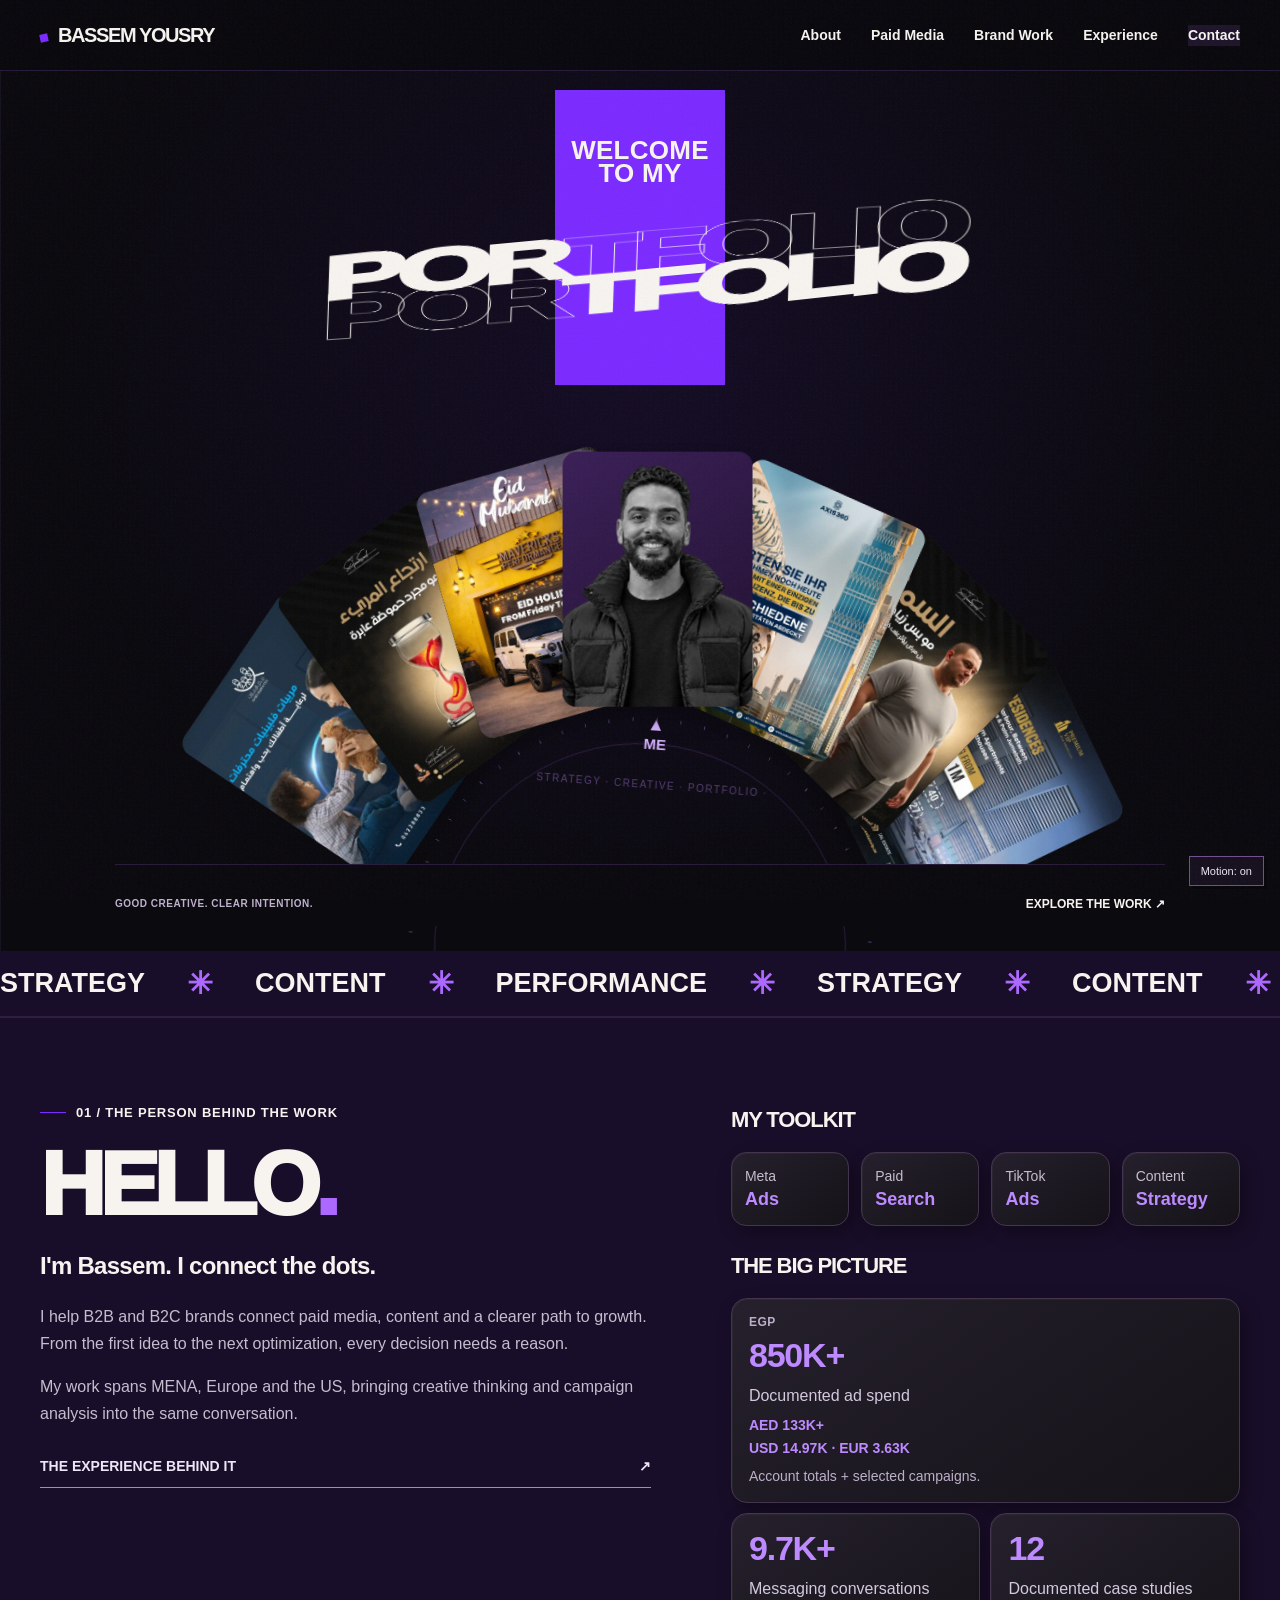
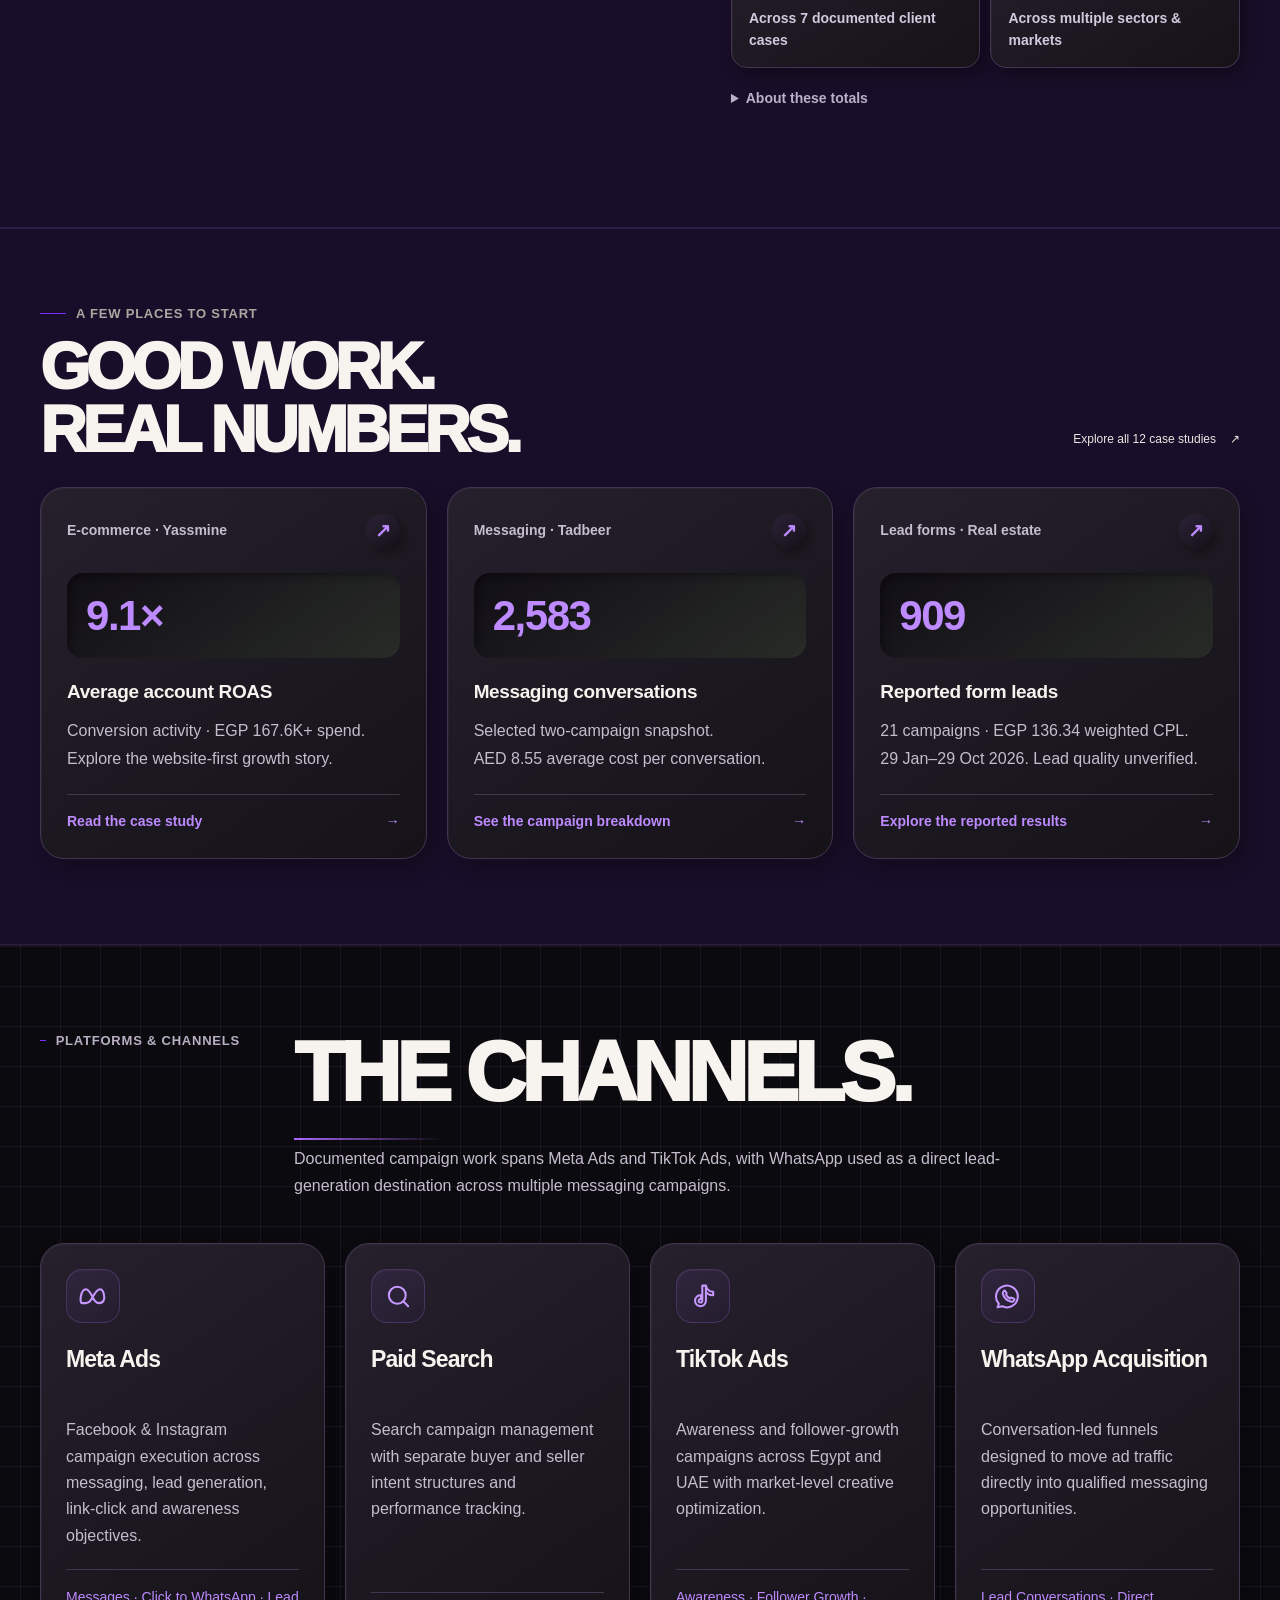
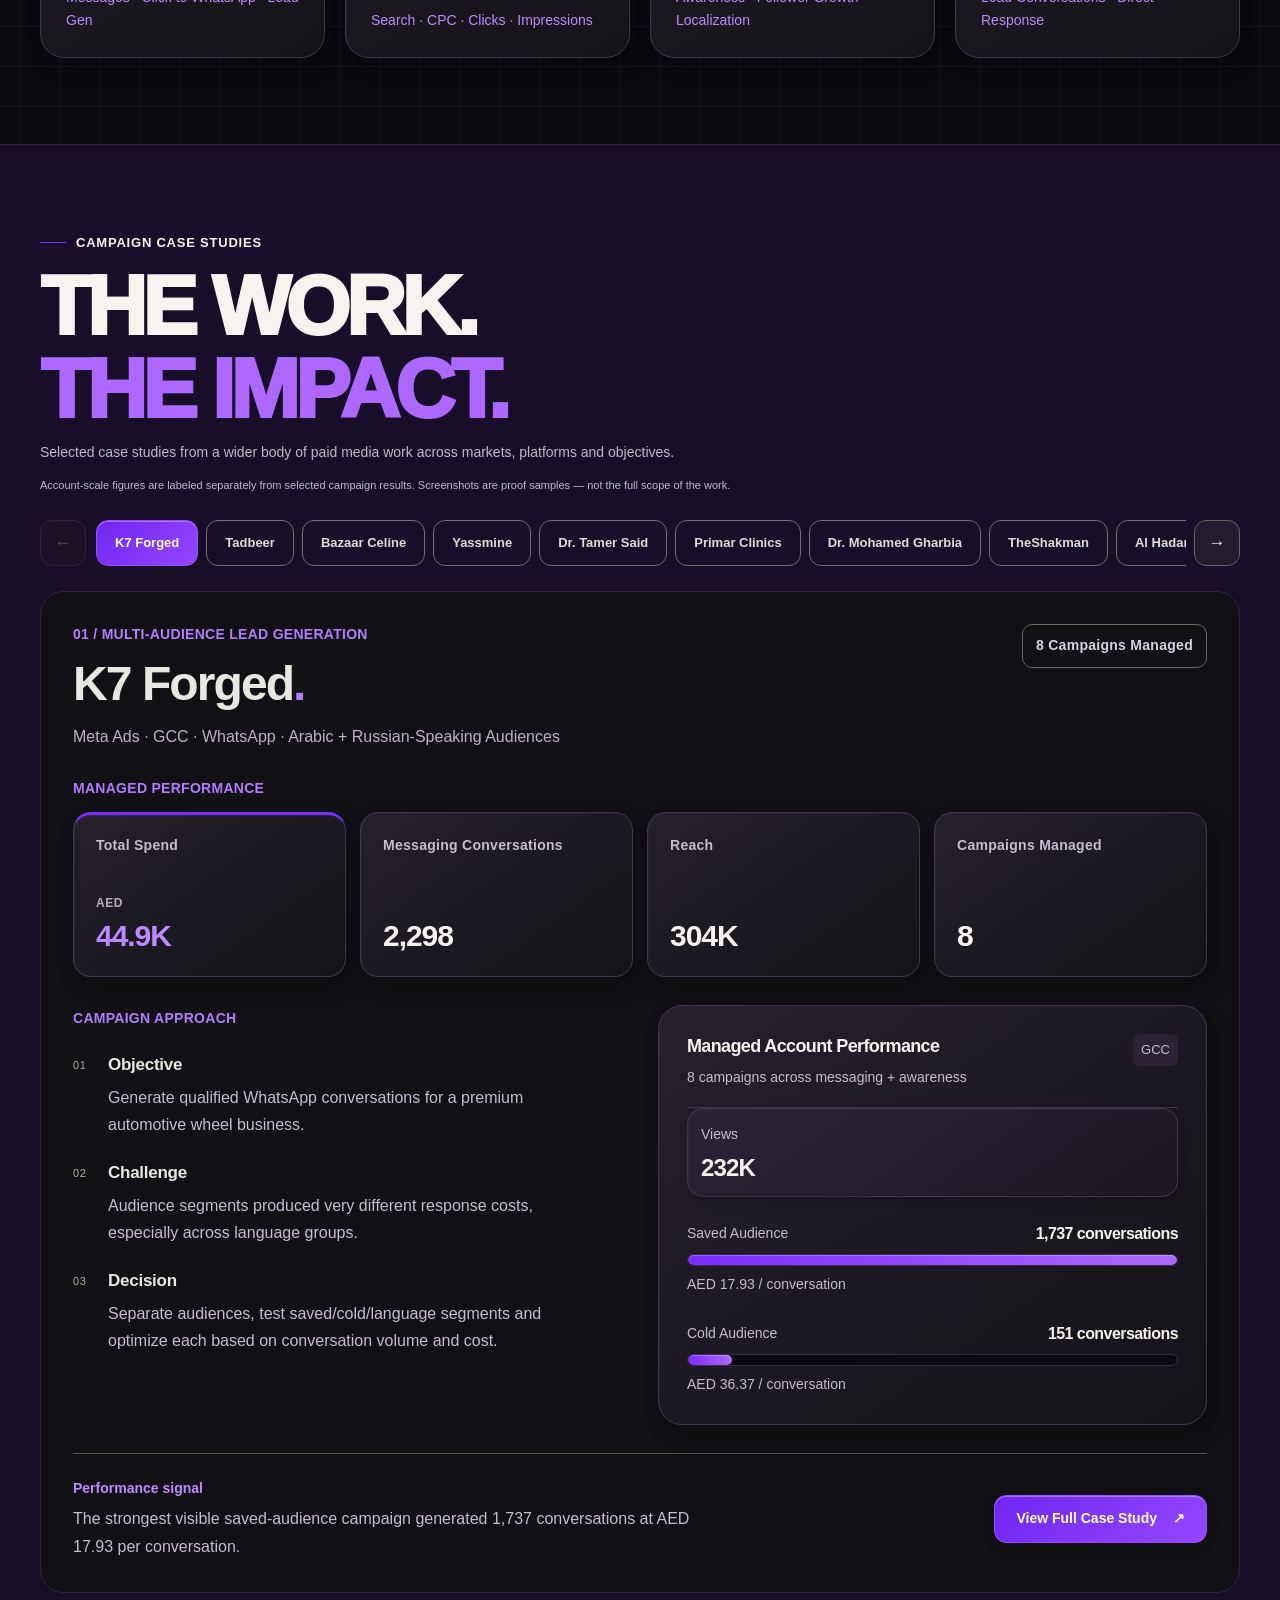
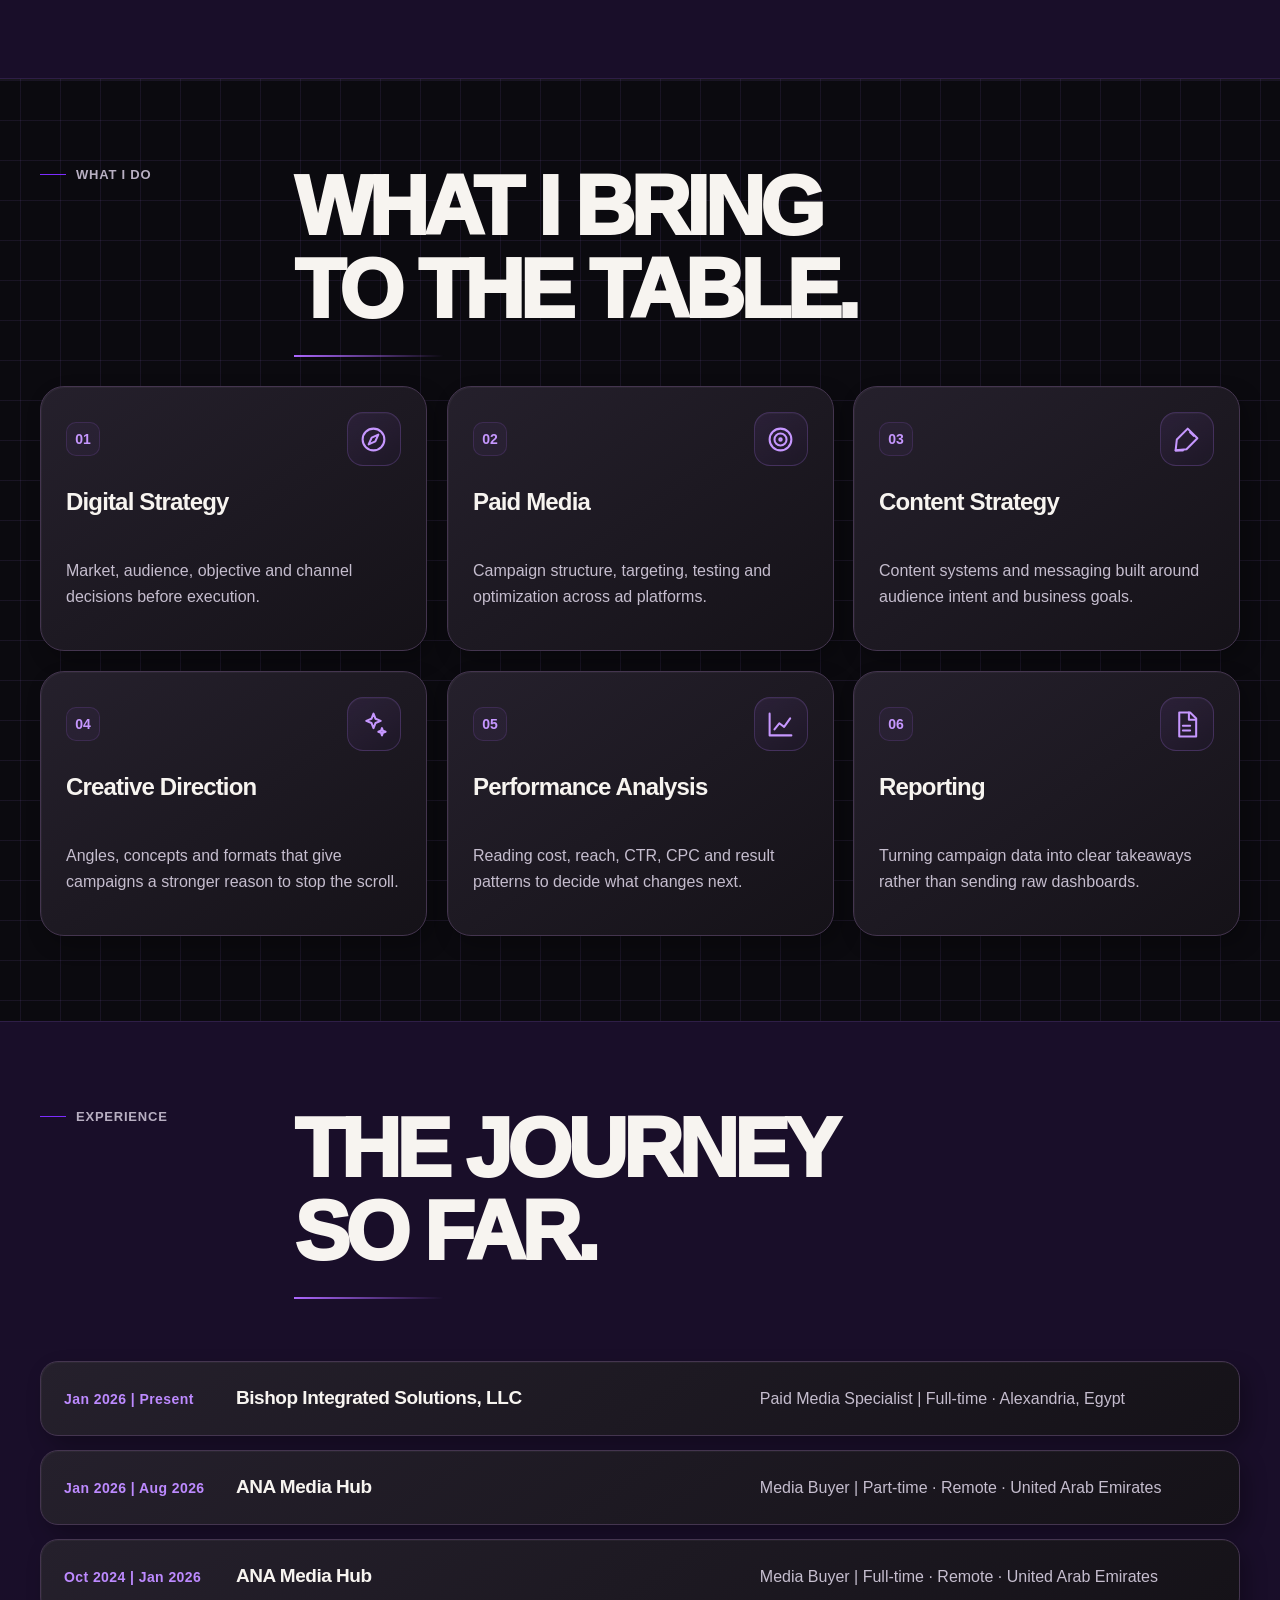
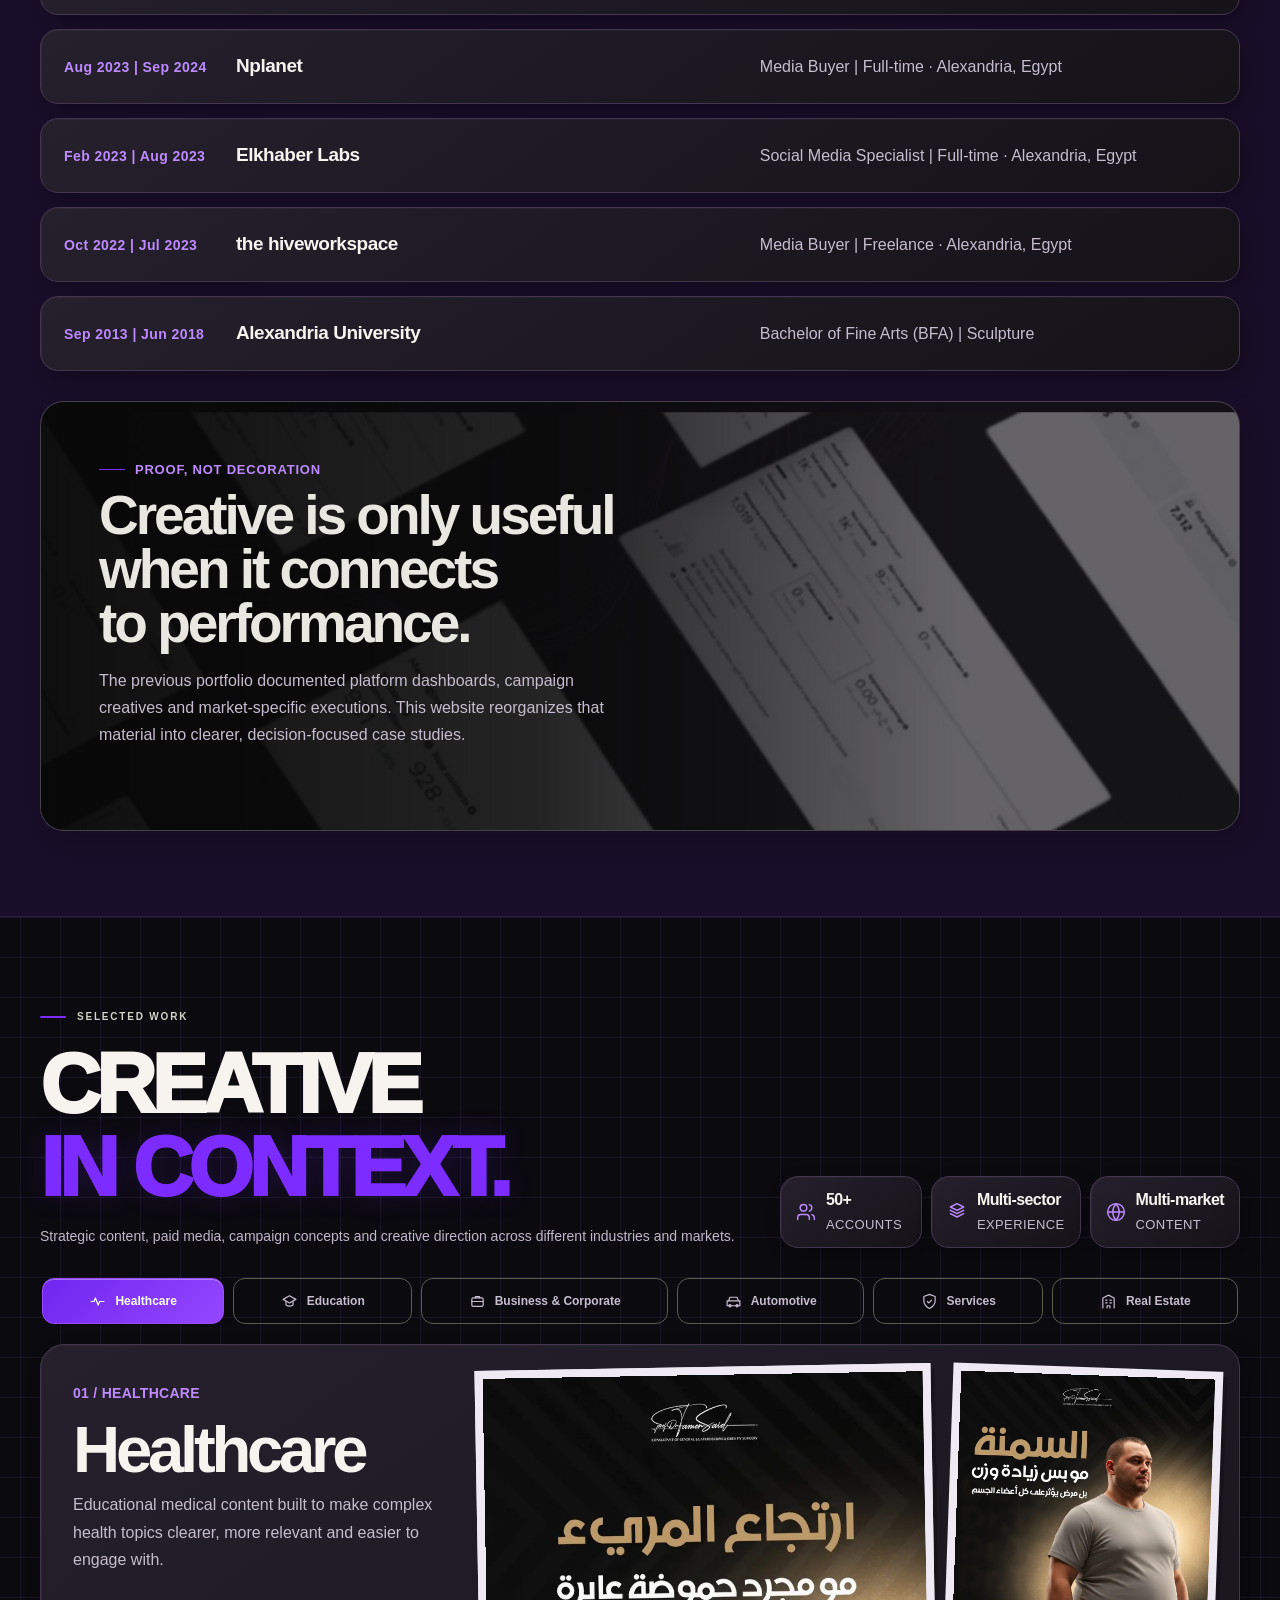
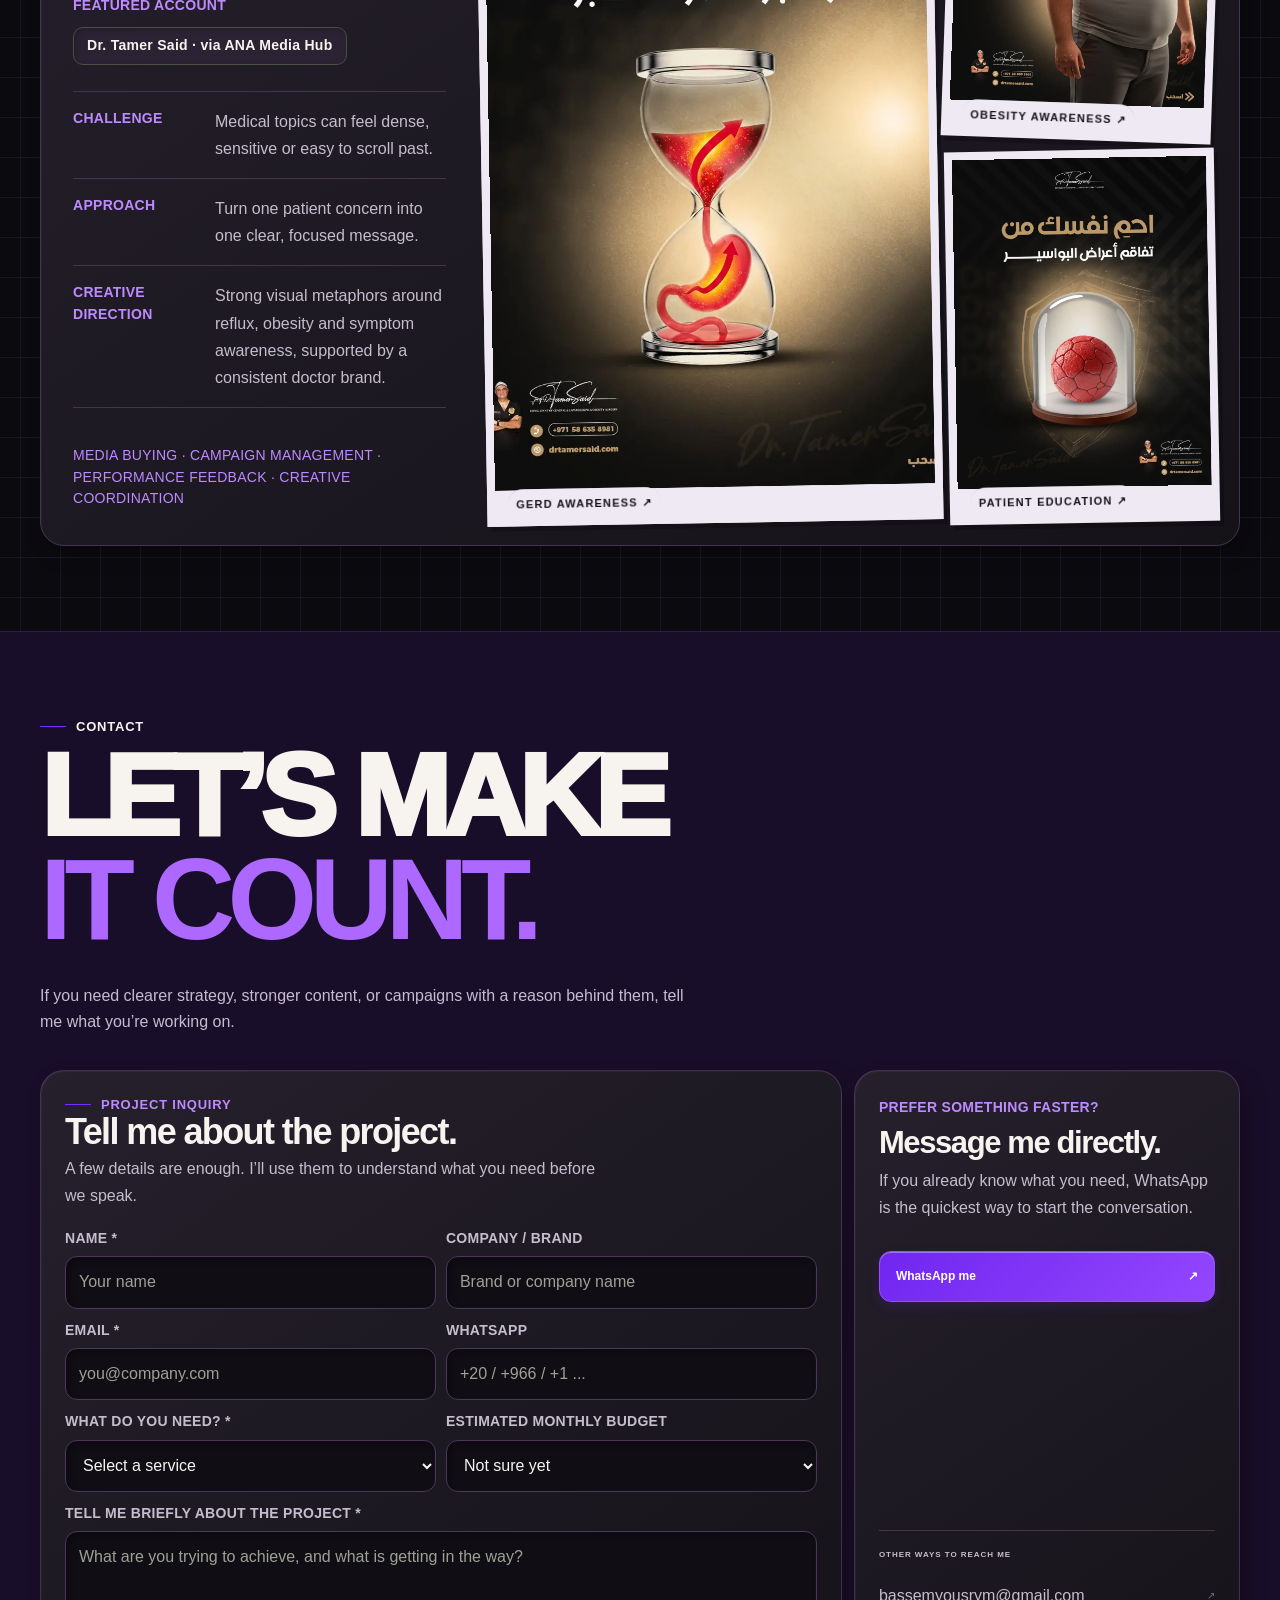
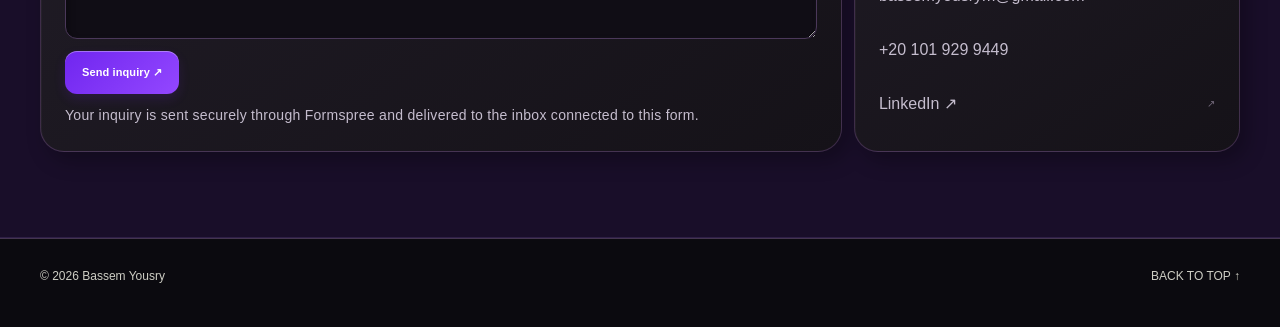
==== commit c5c3b27a: "Restore wider portrait framing with the clearer portrait" ====
--- a/index.html
+++ b/index.html
@@ -23,7 +23,7 @@
 <meta name="twitter:description" content="Paid media and content strategy across MENA, Europe and the US market.">
 <meta name="twitter:image" content="https://bassemyousry1.github.io/Bassem-portfolio/assets/og-preview.jpg">
 <title>Bassem Yousry | Paid Media & Digital Marketing</title>
-<link rel="stylesheet" href="site-7bf9c68ea7.css">
+<link rel="stylesheet" href="site-f3f925818d.css">
 </head>
 <body class="paper-portfolio fan-portfolio fan-intro-active">
 <a class="skip-link" href="#main-content">Skip to content</a>
@@ -50,7 +50,7 @@
 <nav aria-label="Main navigation"><div class="wrap nav"><a class="brand" href="#top"><i></i>BASSEM YOUSRY</a><button class="menu-toggle" type="button" aria-expanded="false" aria-controls="mainLinks"><span>Menu</span><span aria-hidden="true">＋</span></button><div class="links" id="mainLinks"><a href="#about">About</a><a href="#work">Paid Media</a><a href="#brand-work">Brand Work</a><a href="#experience">Experience</a><a href="#contact">Contact</a></div></div></nav>
 
 <main id="top"><span id="main-content" tabindex="-1"></span>
-<svg width="0" height="0" aria-hidden="true" style="position:absolute;pointer-events:none"><defs><filter id="paper-ink-only" color-interpolation-filters="sRGB"><feColorMatrix type="matrix" values="0 0 0 0 0  0 0 0 0 0  0 0 0 0 0  -0.2126 -0.7152 -0.0722 1 0"/></filter></defs></svg><header class="paper-hero reference-hero"><div class="wrap"><div class="reference-edition"><span>WELCOME<br>TO MY</span></div><div class="reference-title"><div class="reference-accent-block" aria-hidden="true"></div><h1 aria-label="Portfolio"><span class="ribbon-word" aria-hidden="true"><span>P</span><span>O</span><span>R</span><span>T</span><span>F</span><span>O</span><span>L</span><span>I</span><span>O</span></span><span class="ribbon-word ribbon-outline" aria-hidden="true"><span>P</span><span>O</span><span>R</span><span>T</span><span>F</span><span>O</span><span>L</span><span>I</span><span>O</span></span></h1></div><div class="fan-showcase" aria-label="Selected designs and the person behind them"><div class="fan-track"><div class="fan-compass" aria-hidden="true"><div class="compass-ring ring-one"></div><div class="compass-ring ring-two"></div><div class="compass-lettering">STRATEGY · CREATIVE · PORTFOLIO ·</div><div class="compass-pointer"><span>▲</span><b>ME</b></div></div><a class="fan-card " href="#brand-work" data-fan-sector="services" aria-label="Services campaign creative" style="--card-x:-207.85px;--card-y:120.00px;--card-r:-60deg;--card-z:7"><img src="assets/images/thumbs/sector-service-1.webp" fetchpriority="auto" alt="Services campaign creative" width="600" height="800" decoding="async"></a><a class="fan-card " href="#brand-work" data-fan-sector="healthcare" aria-label="Healthcare campaign creative" style="--card-x:-154.27px;--card-y:56.15px;--card-r:-40deg;--card-z:8"><img src="assets/images/thumbs/sector-health-1.webp" fetchpriority="auto" alt="Healthcare campaign creative" width="600" height="800" decoding="async"></a><a class="fan-card " href="#brand-work" data-fan-sector="automotive" aria-label="Automotive campaign creative" style="--card-x:-82.08px;--card-y:14.47px;--card-r:-20deg;--card-z:9"><img src="assets/images/thumbs/sector-auto-1.webp" fetchpriority="auto" alt="Automotive campaign creative" width="600" height="800" decoding="async"></a><a class="fan-card fan-person" href="#about"  aria-label="Meet Bassem Yousry" style="--card-x:0.00px;--card-y:0.00px;--card-r:0deg;--card-z:10"><img src="assets/images/thumbs/bassem-black-outfit-detail.webp" fetchpriority="high" alt="Bassem Yousry smiling in a black jacket" width="600" height="800" decoding="async"></a><a class="fan-card " href="#brand-work" data-fan-sector="business" aria-label="Business campaign creative" style="--card-x:82.08px;--card-y:14.47px;--card-r:20deg;--card-z:9"><img src="assets/images/thumbs/sector-biz-1.webp" fetchpriority="auto" alt="Business campaign creative" width="600" height="800" decoding="async"></a><a class="fan-card " href="#brand-work" data-fan-sector="healthcare" aria-label="Healthcare campaign creative" style="--card-x:154.27px;--card-y:56.15px;--card-r:40deg;--card-z:8"><img src="assets/images/thumbs/sector-health-2.webp" fetchpriority="auto" alt="Healthcare campaign creative" width="600" height="800" decoding="async"></a><a class="fan-card " href="#brand-work" data-fan-sector="real-estate" aria-label="Real estate campaign creative" style="--card-x:207.85px;--card-y:120.00px;--card-r:60deg;--card-z:7"><img src="assets/images/thumbs/sector-re-1.webp" fetchpriority="auto" alt="Real estate campaign creative" width="600" height="800" decoding="async"></a></div></div><div class="reference-footer"><span>GOOD CREATIVE. CLEAR INTENTION.</span><a href="#work">EXPLORE THE WORK ↗</a></div></div></header>
+<svg width="0" height="0" aria-hidden="true" style="position:absolute;pointer-events:none"><defs><filter id="paper-ink-only" color-interpolation-filters="sRGB"><feColorMatrix type="matrix" values="0 0 0 0 0  0 0 0 0 0  0 0 0 0 0  -0.2126 -0.7152 -0.0722 1 0"/></filter></defs></svg><header class="paper-hero reference-hero"><div class="wrap"><div class="reference-edition"><span>WELCOME<br>TO MY</span></div><div class="reference-title"><div class="reference-accent-block" aria-hidden="true"></div><h1 aria-label="Portfolio"><span class="ribbon-word" aria-hidden="true"><span>P</span><span>O</span><span>R</span><span>T</span><span>F</span><span>O</span><span>L</span><span>I</span><span>O</span></span><span class="ribbon-word ribbon-outline" aria-hidden="true"><span>P</span><span>O</span><span>R</span><span>T</span><span>F</span><span>O</span><span>L</span><span>I</span><span>O</span></span></h1></div><div class="fan-showcase" aria-label="Selected designs and the person behind them"><div class="fan-track"><div class="fan-compass" aria-hidden="true"><div class="compass-ring ring-one"></div><div class="compass-ring ring-two"></div><div class="compass-lettering">STRATEGY · CREATIVE · PORTFOLIO ·</div><div class="compass-pointer"><span>▲</span><b>ME</b></div></div><a class="fan-card " href="#brand-work" data-fan-sector="services" aria-label="Services campaign creative" style="--card-x:-207.85px;--card-y:120.00px;--card-r:-60deg;--card-z:7"><img src="assets/images/thumbs/sector-service-1.webp" fetchpriority="auto" alt="Services campaign creative" width="600" height="800" decoding="async"></a><a class="fan-card " href="#brand-work" data-fan-sector="healthcare" aria-label="Healthcare campaign creative" style="--card-x:-154.27px;--card-y:56.15px;--card-r:-40deg;--card-z:8"><img src="assets/images/thumbs/sector-health-1.webp" fetchpriority="auto" alt="Healthcare campaign creative" width="600" height="800" decoding="async"></a><a class="fan-card " href="#brand-work" data-fan-sector="automotive" aria-label="Automotive campaign creative" style="--card-x:-82.08px;--card-y:14.47px;--card-r:-20deg;--card-z:9"><img src="assets/images/thumbs/sector-auto-1.webp" fetchpriority="auto" alt="Automotive campaign creative" width="600" height="800" decoding="async"></a><a class="fan-card fan-person" href="#about"  aria-label="Meet Bassem Yousry" style="--card-x:0.00px;--card-y:0.00px;--card-r:0deg;--card-z:10"><img src="assets/images/thumbs/bassem-portrait-hd.webp" fetchpriority="high" alt="Bassem Yousry smiling in a black jacket" width="600" height="800" decoding="async"></a><a class="fan-card " href="#brand-work" data-fan-sector="business" aria-label="Business campaign creative" style="--card-x:82.08px;--card-y:14.47px;--card-r:20deg;--card-z:9"><img src="assets/images/thumbs/sector-biz-1.webp" fetchpriority="auto" alt="Business campaign creative" width="600" height="800" decoding="async"></a><a class="fan-card " href="#brand-work" data-fan-sector="healthcare" aria-label="Healthcare campaign creative" style="--card-x:154.27px;--card-y:56.15px;--card-r:40deg;--card-z:8"><img src="assets/images/thumbs/sector-health-2.webp" fetchpriority="auto" alt="Healthcare campaign creative" width="600" height="800" decoding="async"></a><a class="fan-card " href="#brand-work" data-fan-sector="real-estate" aria-label="Real estate campaign creative" style="--card-x:207.85px;--card-y:120.00px;--card-r:60deg;--card-z:7"><img src="assets/images/thumbs/sector-re-1.webp" fetchpriority="auto" alt="Real estate campaign creative" width="600" height="800" decoding="async"></a></div></div><div class="reference-footer"><span>GOOD CREATIVE. CLEAR INTENTION.</span><a href="#work">EXPLORE THE WORK ↗</a></div></div></header>
  <div class="paper-marquee" aria-hidden="true"><div><span>STRATEGY</span><span class="paper-star" aria-hidden="true">✳</span><span>CONTENT</span><span class="paper-star" aria-hidden="true">✳</span><span>PERFORMANCE</span><span class="paper-star" aria-hidden="true">✳</span><span>STRATEGY</span><span class="paper-star" aria-hidden="true">✳</span><span>CONTENT</span><span class="paper-star" aria-hidden="true">✳</span><span>PERFORMANCE</span><span class="paper-star" aria-hidden="true">✳</span><span>STRATEGY</span><span class="paper-star" aria-hidden="true">✳</span><span>CONTENT</span><span class="paper-star" aria-hidden="true">✳</span><span>PERFORMANCE</span><span class="paper-star" aria-hidden="true">✳</span><span>STRATEGY</span><span class="paper-star" aria-hidden="true">✳</span><span>CONTENT</span><span class="paper-star" aria-hidden="true">✳</span><span>PERFORMANCE</span><span class="paper-star" aria-hidden="true">✳</span></div></div>
  <section class="paper-about" id="about"><div class="wrap paper-about-grid">
  <div class="paper-about-copy"><div class="kicker">01 / The person behind the work</div><h2>HELLO<span class="red-ink">.</span></h2><h3>I'm Bassem. I connect the dots.</h3><p>I help B2B and B2C brands connect paid media, content and a clearer path to growth. From the first idea to the next optimization, every decision needs a reason.</p><p>My work spans MENA, Europe and the US, bringing creative thinking and campaign analysis into the same conversation.</p><a href="#experience" class="paper-text-link">THE EXPERIENCE BEHIND IT <span>↗</span></a></div>
--- a/site-f3f925818d.css
+++ b/site-f3f925818d.css
@@ -0,0 +1,3651 @@
+:root{
+  --bg:#080808;--panel:#101011;--panel2:#151317;--text:#f7f4f0;--muted:#aaa5af;
+  --muted2:#7d7882;--line:#2a2730;--purple:#7c2cff;--purple2:#ad68ff;--purple3:#d3afff;
+  --max:1200px;--r:28px;--shadow:0 28px 80px rgba(0,0,0,.28)
+}
+*{box-sizing:border-box}
+html{scroll-behavior:smooth}
+body{margin:0;background:var(--bg);color:var(--text);font-family:Inter,Arial,Helvetica,sans-serif;line-height:1.55;overflow-x:hidden}
+a{color:inherit;text-decoration:none}
+.wrap{width:min(var(--max),calc(100% - 48px));margin:auto}
+.noise{position:fixed;inset:0;pointer-events:none;z-index:99;opacity:.028;background-image:url("data:image/svg+xml,%3Csvg xmlns='http://www.w3.org/2000/svg' width='140' height='140'%3E%3Cfilter id='n'%3E%3CfeTurbulence baseFrequency='.8' numOctaves='2' stitchTiles='stitch'/%3E%3C/filter%3E%3Crect width='100%25' height='100%25' filter='url(%23n)'/%3E%3C/svg%3E")}
+.gridfx{position:absolute;right:-3vw;top:8vh;width:min(44vw,560px);aspect-ratio:1;opacity:.16;background-image:linear-gradient(#7c2cff55 1px,transparent 1px),linear-gradient(90deg,#7c2cff55 1px,transparent 1px);background-size:23px 23px;transform:perspective(700px) rotateY(-22deg) rotateX(12deg) rotateZ(-5deg);mask-image:linear-gradient(to left,#000 30%,transparent 88%)}
+svg{display:block}
+.ico{width:18px;height:18px;stroke:currentColor;fill:none;stroke-width:1.8;stroke-linecap:round;stroke-linejoin:round}
+.ico.sm{width:15px;height:15px}
+.ico.lg{width:26px;height:26px}
+nav{position:fixed;top:0;left:0;right:0;z-index:50;background:rgba(8,8,8,.78);backdrop-filter:blur(18px);border-bottom:1px solid rgba(255,255,255,.06)}
+.nav{height:76px;display:flex;align-items:center;justify-content:space-between}
+.brand{font-weight:900;letter-spacing:-.045em;font-size:19px}
+.brand i{display:inline-block;width:8px;height:8px;border-radius:50%;background:var(--purple2);margin-right:10px;box-shadow:0 0 24px #7c2cff}
+.links{display:flex;gap:30px;color:#aaa7af;font-size:13px}
+.links a{position:relative;transition:.2s}
+.links a:after{content:"";position:absolute;left:0;right:100%;bottom:-7px;height:1px;background:var(--purple2);transition:.25s}
+.links a:hover{color:#fff}
+.links a:hover:after{right:0}
+.hero{min-height:100vh;position:relative;display:flex;align-items:center;padding:128px 0 82px;overflow:hidden}
+.hero:after{content:"";position:absolute;width:720px;height:720px;left:31%;top:14%;background:radial-gradient(circle,#7c2cff24,transparent 66%);filter:blur(12px)}
+.eyebrow{display:flex;align-items:center;gap:10px;font-size:12px;letter-spacing:.19em;text-transform:uppercase;color:#a29ca8}
+.dot{width:8px;height:8px;border-radius:50%;background:#9f5cff;box-shadow:0 0 18px #8f47ff}
+.hero h1{margin:22px 0 0;max-width:1030px;font-size:clamp(72px,9.2vw,132px);line-height:.84;letter-spacing:-.078em;font-weight:850;position:relative;z-index:2}
+.scribble{font-family:Georgia,serif;font-style:italic;font-weight:700;color:var(--purple2);display:inline-block;transform:rotate(-4deg);text-shadow:0 0 30px #7c2cff38}
+.hero-copy{position:relative;z-index:2;max-width:760px;font-size:clamp(18px,1.55vw,22px);line-height:1.6;color:#b0abb4;margin:34px 0 0}
+.actions{display:flex;gap:11px;flex-wrap:wrap;margin-top:34px;position:relative;z-index:2}
+.btn{display:inline-flex;align-items:center;justify-content:center;gap:9px;min-height:49px;padding:0 19px;border-radius:999px;border:1px solid #36323b;background:#0d0d0e;font-size:13px;font-weight:760;transition:.25s}
+.btn:hover{transform:translateY(-2px);border-color:#685a74;background:#121015}
+.primary{background:linear-gradient(135deg,#7c2cff,#9146ff);color:white;border-color:#8e42ff;box-shadow:0 13px 42px #7c2cff35}
+.stats{display:grid;grid-template-columns:repeat(3,1fr);gap:1px;background:var(--line);border:1px solid var(--line);border-radius:24px;overflow:hidden;margin-top:82px;position:relative;z-index:2;box-shadow:var(--shadow)}
+.stat{background:linear-gradient(160deg,#101011,#0c0c0d);padding:25px 27px}
+.stat b{display:block;font-size:40px;line-height:1;letter-spacing:-.055em}
+.stat span{display:block;margin-top:8px;font-size:11px;color:#89848e;text-transform:uppercase;letter-spacing:.14em}
+section{padding:122px 0;border-top:1px solid var(--line);position:relative}
+.head{display:grid;grid-template-columns:200px minmax(0,1fr);gap:54px;align-items:start;margin-bottom:54px}
+.kicker{display:flex;align-items:center;gap:10px;font-size:12px;color:#928c98;text-transform:uppercase;letter-spacing:.17em;padding-top:11px;white-space:nowrap}
+.kicker:before{content:"";width:26px;height:1px;background:linear-gradient(90deg,var(--purple2),#5b3a7c)}
+.head h2{margin:0;max-width:940px;font-size:clamp(50px,5.8vw,82px);line-height:.94;letter-spacing:-.064em;font-weight:760;text-wrap:balance}
+.subcopy{color:#a7a2ab;max-width:760px;margin:-23px 0 44px 254px;font-size:16px;line-height:1.7}
+.platforms{display:grid;grid-template-columns:repeat(4,1fr);gap:14px;counter-reset:platform}
+.platform{counter-increment:platform;position:relative;overflow:hidden;border:1px solid var(--line);border-radius:24px;background:linear-gradient(145deg,#141116,#0d0d0e 70%);padding:25px;min-height:245px;display:flex;flex-direction:column;justify-content:space-between;transition:.3s;box-shadow:0 12px 40px rgba(0,0,0,.1)}
+.platform:after{content:"0" counter(platform);position:absolute;right:18px;top:12px;font-size:52px;font-weight:900;line-height:1;color:#ffffff08;letter-spacing:-.08em}
+.platform:hover{transform:translateY(-5px);border-color:#4c4058;background:linear-gradient(145deg,#18131c,#0f0e11 72%)}
+.platform-icon{width:48px;height:48px;border:1px solid #463850;border-radius:15px;display:grid;place-items:center;color:var(--purple3);background:#160f1c;box-shadow:inset 0 0 24px #7c2cff0d}
+.platform h3{font-size:28px;line-height:1.05;letter-spacing:-.045em;margin:0 0 11px;font-weight:760}
+.platform p{margin:0;color:#a19ca6;font-size:14px;line-height:1.58}
+.platform small{display:block;color:#77717d;margin-top:19px;text-transform:uppercase;letter-spacing:.105em;font-size:10px;line-height:1.5}
+.metric-row{display:flex;flex-wrap:wrap;gap:8px;margin-top:19px}
+.pill{border:1px solid #403848;background:#120f17d9;border-radius:999px;padding:7px 10px;font-size:11px;color:#d0c9d5}
+.platform-pill{display:inline-flex;align-items:center;gap:7px}
+.campaign-note{margin:22px 0 0;color:#7d7781;font-size:11px;line-height:1.6}
+.split{display:grid;grid-template-columns:1.2fr .8fr;gap:68px;align-items:start}
+.bigcopy{font-size:clamp(32px,3.9vw,50px);line-height:1.11;letter-spacing:-.047em;margin:0;max-width:790px}
+.bigcopy em{color:#b879ff;font-family:Georgia,serif}
+.facts{border-top:1px solid var(--line)}
+.fact{display:flex;justify-content:space-between;gap:22px;padding:19px 0;border-bottom:1px solid var(--line);font-size:14px}
+.fact span:first-child{color:#827d87}
+.fact span:last-child{font-weight:650;text-align:right}
+.timeline{margin-top:62px}
+.job{display:grid;grid-template-columns:150px 1.1fr 1fr;gap:26px;border-top:1px solid var(--line);padding:25px 0;align-items:baseline}
+.job:last-child{border-bottom:1px solid var(--line)}
+.job .yr{color:#85808a;font-size:12px}
+.job b{font-size:21px;letter-spacing:-.025em}
+.job p{margin:0;color:#a19ca6;font-size:14px}
+.discipline{display:grid;grid-template-columns:repeat(3,1fr);gap:13px}
+.discipline>div{min-height:215px;border:1px solid var(--line);border-radius:22px;background:linear-gradient(150deg,#121013,#0d0d0e);padding:22px;display:flex;flex-direction:column;justify-content:space-between;transition:.3s}
+.discipline>div:hover{transform:translateY(-4px);border-color:#493d54}
+.discipline .top{display:flex;justify-content:space-between;align-items:start;color:#837b89;font-size:12px}
+.discipline .iconbox{width:44px;height:44px;border:1px solid #403548;border-radius:13px;display:grid;place-items:center;color:#c29aff;background:#150f19}
+.discipline b{font-size:24px;line-height:1.08;letter-spacing:-.035em}
+.discipline p{color:#928d97;font-size:13px;line-height:1.58;margin:9px 0 0}
+.recent{display:grid;grid-template-columns:repeat(2,1fr);gap:14px}
+.recent article{position:relative;overflow:hidden;border:1px solid var(--line);border-radius:24px;padding:27px;background:linear-gradient(150deg,#141116,#0d0d0e 74%);min-height:230px;transition:.3s}
+.recent article:after{content:"";position:absolute;width:150px;height:150px;right:-75px;bottom:-85px;border-radius:50%;background:radial-gradient(circle,#7c2cff25,transparent 68%)}
+.recent article:hover{transform:translateY(-4px);border-color:#493f52}
+.recent small{color:#aa68ff;text-transform:uppercase;letter-spacing:.13em;font-size:10px}
+.recent h3{font-size:31px;line-height:1.06;margin:30px 0 11px;letter-spacing:-.045em;max-width:440px}
+.recent p{color:#a29da7;margin:0;font-size:14px;line-height:1.6;max-width:510px}
+.proof{margin-top:20px;border-radius:28px;overflow:hidden;border:1px solid var(--line);position:relative;min-height:430px;box-shadow:var(--shadow)}
+.proof img{width:100%;height:100%;position:absolute;object-fit:cover;opacity:.5;filter:saturate(.7)}
+.proof:after{content:"";position:absolute;inset:0;background:linear-gradient(90deg,#080808f2 0,#080808c7 42%,#08080848 77%)}
+.proof-copy{position:relative;z-index:2;max-width:650px;padding:58px}
+.proof-copy h3{font-size:clamp(40px,4.3vw,56px);line-height:.99;letter-spacing:-.055em;margin:8px 0 16px;text-wrap:balance}
+.proof-copy p{color:#b4afb8;font-size:15px;line-height:1.65;max-width:570px}
+.work-shot{
+  position:relative;
+  border:0;
+  padding:0;
+  border-radius:19px;
+  overflow:hidden;
+  background:#151515;
+  cursor:zoom-in;
+  min-width:0;
+  color:white;
+  isolation:isolate
+}
+.work-shot.main{
+  grid-column:1;
+  grid-row:1 / 3
+}
+.work-shot:nth-child(2){
+  grid-column:2;
+  grid-row:1 / 3
+}
+.work-shot:nth-child(3){
+  grid-column:3;
+  grid-row:1
+}
+.work-shot:nth-child(4){
+  grid-column:3;
+  grid-row:2
+}
+.work-shot img{
+  width:100%;
+  height:100%;
+  object-fit:cover;
+  display:block;
+  transition:transform .58s cubic-bezier(.2,.7,.2,1),filter .4s ease;
+  will-change:transform
+}
+.work-shot:after{
+  content:"";
+  position:absolute;
+  inset:0;
+  background:linear-gradient(to top,rgba(6,6,7,.75),transparent 45%);
+  opacity:.26;
+  transition:.3s;
+  pointer-events:none
+}
+.work-shot:hover img{transform:scale(1.055)}
+.work-shot:hover:after{opacity:.54}
+.shot-label{
+  position:absolute;
+  z-index:2;
+  left:14px;
+  bottom:13px;
+  font-size:10px;
+  text-transform:uppercase;
+  letter-spacing:.11em;
+  color:#f0e9f8;
+  opacity:0;
+  transform:translateY(6px);
+  transition:.28s
+}
+.work-shot:hover .shot-label{opacity:1;transform:none}
+.work-shot:focus-visible{
+  outline:2px solid var(--purple2);
+  outline-offset:3px
+}
+@keyframes brandShotIn{
+  from{opacity:0;transform:translateY(22px) scale(.97);filter:blur(3px)}
+  to{opacity:1;transform:none;filter:none}
+}
+.image-lightbox{
+  position:fixed;
+  inset:0;
+  z-index:160;
+  display:none;
+  place-items:center;
+  padding:26px;
+  background:rgba(4,4,5,.91);
+  backdrop-filter:blur(15px)
+}
+.image-lightbox.open{display:grid}
+.lightbox-shell{
+  width:min(1050px,100%);
+  display:grid;
+  grid-template-columns:48px minmax(0,1fr) 48px;
+  align-items:center;
+  gap:14px
+}
+.lightbox-stage{
+  position:relative;
+  min-height:min(76vh,850px);
+  border:1px solid #302b36;
+  border-radius:24px;
+  overflow:hidden;
+  background:#09090a;
+  box-shadow:0 40px 120px rgba(0,0,0,.55);
+  display:grid;
+  place-items:center
+}
+.lightbox-stage img{
+  max-width:100%;
+  max-height:76vh;
+  width:auto;
+  height:auto;
+  object-fit:contain;
+  animation:lightboxImage .28s ease both
+}
+@keyframes lightboxImage{
+  from{opacity:.25;transform:scale(.985)}
+  to{opacity:1;transform:none}
+}
+.lb-close{
+  position:absolute;
+  right:14px;
+  top:14px;
+  z-index:3;
+  width:42px;
+  height:42px;
+  border-radius:50%;
+  border:1px solid #3e3746;
+  background:#0d0c0fe8;
+  color:#fff;
+  cursor:pointer;
+  font-size:18px
+}
+.lb-caption{
+  position:absolute;
+  z-index:2;
+  left:17px;
+  bottom:15px;
+  padding:8px 11px;
+  border-radius:999px;
+  background:#0b0a0dcc;
+  border:1px solid #3a3341;
+  color:#d9d1df;
+  font-size:10px;
+  text-transform:uppercase;
+  letter-spacing:.11em
+}
+.lb-nav{
+  width:48px;
+  height:48px;
+  border-radius:50%;
+  border:1px solid #39333f;
+  background:#101012;
+  color:#fff;
+  cursor:pointer;
+  transition:.2s;
+  font-size:21px
+}
+.lb-nav:hover{border-color:#745b85;background:#17131a;transform:scale(1.05)}
+@media(max-width:620px){
+.work-shot.main{grid-column:1/3;grid-row:1}
+.work-shot:nth-child(2){grid-column:1;grid-row:2/4}
+.work-shot:nth-child(3){grid-column:2;grid-row:2}
+.work-shot:nth-child(4){grid-column:2;grid-row:3}
+.lightbox-shell{grid-template-columns:1fr}
+.lb-nav{
+    position:absolute;
+    z-index:4;
+    top:50%;
+    transform:translateY(-50%)
+  }
+.lb-nav:hover{transform:translateY(-50%) scale(1.05)}
+#lbPrev{left:8px}
+#lbNext{right:8px}
+.image-lightbox{padding:12px}
+}
+.contact{min-height:76vh;display:flex;align-items:center}
+.contact h2{font-size:clamp(62px,8.2vw,112px);line-height:.86;letter-spacing:-.078em;margin:8px 0 0;max-width:1050px;text-wrap:balance}
+.contact p{color:#b1acb5;max-width:650px;margin:31px 0 0;font-size:17px;line-height:1.65}
+.contact-grid{display:grid;grid-template-columns:repeat(3,1fr);gap:12px;margin-top:37px}
+.contact-card{display:flex;align-items:center;gap:14px;border:1px solid var(--line);border-radius:20px;background:linear-gradient(145deg,#111012,#0d0d0e);padding:18px;transition:.25s}
+.contact-card:hover{transform:translateY(-3px);border-color:#51445a;background:#151118}
+.contact-icon{width:47px;height:47px;border-radius:14px;border:1px solid #44364c;background:#170f1c;display:grid;place-items:center;color:#c49cff;flex:0 0 auto}
+.contact-card small{display:block;color:#7d7681;text-transform:uppercase;letter-spacing:.11em;font-size:9px}
+.contact-card b{display:block;font-size:14px;margin-top:3px;word-break:break-word}
+footer{padding:28px 0 42px;color:#77737b;font-size:12px}
+.foot{display:flex;justify-content:space-between;gap:16px;flex-wrap:wrap}
+.scroll-progress{
+  position:fixed;top:0;left:0;right:0;height:2px;z-index:120;
+  pointer-events:none;background:transparent
+}
+.scroll-progress span{
+  display:block;height:100%;width:100%;
+  background:linear-gradient(90deg,var(--purple),var(--purple3));
+  transform:scaleX(0);transform-origin:left center;
+  box-shadow:0 0 16px #7c2cff80;
+  will-change:transform
+}
+nav{transition:height .28s ease,background .28s ease,border-color .28s ease,transform .28s ease}
+nav.scrolled{background:rgba(8,8,8,.92);border-bottom-color:rgba(173,104,255,.16)}
+nav.scrolled .nav{height:66px}
+.hero-in{
+  opacity:0;
+  transform:translate3d(0,28px,0);
+  filter:blur(7px);
+  animation:heroEnter .82s cubic-bezier(.2,.7,.2,1) forwards;
+  will-change:transform,opacity,filter
+}
+.hero-in-1{animation-delay:.12s}
+.hero-in-2{animation-delay:.22s}
+.hero-in-3{animation-delay:.36s}
+.hero-in-4{animation-delay:.48s}
+.hero-in-5{animation-delay:.60s}
+@keyframes heroEnter{
+  to{opacity:1;transform:translate3d(0,0,0);filter:blur(0)}
+}
+.scribble{
+  position:relative;
+  animation:scribbleFloat 5s ease-in-out 1.1s infinite alternate
+}
+@keyframes scribbleFloat{
+  from{transform:rotate(-4deg) translateY(0)}
+  to{transform:rotate(-2.5deg) translateY(-4px)}
+}
+.gridfx{
+  --grid-y:0px;
+  --grid-r:-5deg;
+  transform:
+    translate3d(0,var(--grid-y),0)
+    perspective(700px) rotateY(-22deg) rotateX(12deg) rotateZ(var(--grid-r));
+  will-change:transform
+}
+.reveal{
+  --reveal-x:0px;
+  --reveal-y:34px;
+  --reveal-scale:.985;
+  --reveal-delay:0ms;
+  opacity:0;
+  transform:translate3d(var(--reveal-x),var(--reveal-y),0) scale(var(--reveal-scale));
+  filter:blur(5px);
+  transition:
+    opacity .78s cubic-bezier(.2,.7,.2,1) var(--reveal-delay),
+    transform .78s cubic-bezier(.2,.7,.2,1) var(--reveal-delay),
+    filter .78s ease var(--reveal-delay);
+  will-change:transform,opacity,filter
+}
+.reveal.from-left{--reveal-x:-38px;--reveal-y:8px}
+.reveal.from-right{--reveal-x:38px;--reveal-y:8px}
+.reveal.zoom-in{--reveal-y:18px;--reveal-scale:.95}
+.reveal.show{
+  opacity:1;
+  transform:translate3d(0,0,0) scale(1);
+  filter:blur(0)
+}
+.head h2{
+  position:relative
+}
+.head h2:after{
+  content:"";
+  display:block;
+  width:min(150px,30%);
+  height:2px;
+  margin-top:24px;
+  background:linear-gradient(90deg,var(--purple2),transparent);
+  transform:scaleX(0);
+  transform-origin:left;
+  transition:transform .8s cubic-bezier(.2,.7,.2,1) .22s
+}
+.head.show h2:after{transform:scaleX(1)}
+.platform,.discipline>div,.recent article,.contact-card{
+  backface-visibility:hidden
+}
+.platform.show .platform-icon,
+.discipline>div.show .iconbox{
+  animation:iconPop .55s cubic-bezier(.2,.85,.25,1.25) both;
+  animation-delay:calc(var(--reveal-delay) + 150ms)
+}
+@keyframes iconPop{
+  from{transform:scale(.72) rotate(-8deg);opacity:.25}
+  to{transform:scale(1) rotate(0);opacity:1}
+}
+@keyframes pillIn{
+  from{opacity:0;transform:translateY(8px) scale(.96)}
+  to{opacity:1;transform:none}
+}
+.timeline.show .job{
+  opacity:0;
+  animation:jobIn .58s cubic-bezier(.2,.7,.2,1) forwards
+}
+.timeline.show .job:nth-child(1){animation-delay:.10s}
+.timeline.show .job:nth-child(2){animation-delay:.17s}
+.timeline.show .job:nth-child(3){animation-delay:.24s}
+.timeline.show .job:nth-child(4){animation-delay:.31s}
+.timeline.show .job:nth-child(5){animation-delay:.38s}
+@keyframes jobIn{
+  from{opacity:0;transform:translateX(-20px)}
+  to{opacity:1;transform:none}
+}
+.proof img{
+  --proof-y:0px;
+  transform:translate3d(0,var(--proof-y),0) scale(1.055);
+  will-change:transform
+}
+.contact-card{
+  position:relative;
+  overflow:hidden
+}
+.contact-card:after{
+  content:"";
+  position:absolute;inset:-1px;
+  background:linear-gradient(100deg,transparent 35%,rgba(173,104,255,.10),transparent 65%);
+  transform:translateX(-120%);
+  transition:transform .7s ease;
+  pointer-events:none
+}
+.contact-card:hover:after{transform:translateX(120%)}
+@media (prefers-reduced-motion: reduce){
+html{scroll-behavior:auto}
+*,*::before,*::after{
+    animation-duration:.001ms !important;
+    animation-iteration-count:1 !important;
+    transition-duration:.001ms !important;
+    scroll-behavior:auto !important
+  }
+.hero-in,.reveal{opacity:1 !important;transform:none !important;filter:none !important}
+.gridfx,.proof img{transform:none !important}
+.scroll-progress{display:none}
+}
+.custom-case[hidden]{display:none}
+.custom-case{margin-top:30px}
+.y-hero{
+  border:1px solid #3a3040;
+  border-radius:24px;
+  padding:28px;
+  background:
+    radial-gradient(circle at 100% 0,rgba(157,72,255,.16),transparent 35%),
+    linear-gradient(145deg,#0c0a0e,#111014);
+}
+.y-hero p{
+  margin:0;
+  max-width:830px;
+  color:#bdb6c2;
+  font-size:16px;
+  line-height:1.72
+}
+.y-role{
+  display:flex;
+  flex-wrap:wrap;
+  gap:7px;
+  margin-top:22px
+}
+.y-role span{
+  padding:7px 10px;
+  border-radius:999px;
+  border:1px solid #44384b;
+  color:#c9b6d3;
+  background:#151119;
+  font-size:10px;
+  text-transform:uppercase;
+  letter-spacing:.09em
+}
+.y-metrics{
+  display:grid;
+  grid-template-columns:repeat(4,1fr);
+  gap:10px;
+  margin-top:12px
+}
+.y-metric{
+  border:1px solid #352e39;
+  border-radius:19px;
+  background:#0b0a0c;
+  padding:20px
+}
+.y-metric b{
+  display:block;
+  font-size:clamp(25px,3vw,38px);
+  line-height:1;
+  letter-spacing:-.05em;
+  color:#f6f1f8
+}
+.y-metric b em{color:#ae68ff;font-style:normal}
+.y-metric span{
+  display:block;
+  margin-top:8px;
+  color:#8f8795;
+  font-size:10px;
+  line-height:1.45;
+  text-transform:uppercase;
+  letter-spacing:.105em
+}
+.y-note{
+  margin:10px 3px 0;
+  color:#716a76;
+  font-size:10px;
+  line-height:1.5
+}
+.y-grid{
+  display:grid;
+  grid-template-columns:1fr 1fr;
+  gap:12px;
+  margin-top:12px
+}
+.y-block{
+  border:1px solid #322d35;
+  border-radius:20px;
+  background:#0c0c0e;
+  padding:23px
+}
+.y-block small{
+  display:block;
+  color:#a968ff;
+  text-transform:uppercase;
+  letter-spacing:.14em;
+  font-size:10px;
+  margin-bottom:11px
+}
+.y-block h4{
+  margin:0 0 9px;
+  font-size:23px;
+  line-height:1.05;
+  letter-spacing:-.035em
+}
+.y-block p{
+  margin:0;
+  color:#aaa4af;
+  font-size:13px;
+  line-height:1.7
+}
+.y-funnel{
+  margin-top:12px;
+  display:grid;
+  grid-template-columns:repeat(5,1fr);
+  border:1px solid #382f3e;
+  border-radius:20px;
+  overflow:hidden;
+  background:#0c0a0e
+}
+.y-step{
+  position:relative;
+  padding:19px 14px;
+  min-height:102px;
+  border-right:1px solid #302a34
+}
+.y-step:last-child{border-right:0}
+.y-step b{
+  display:block;
+  color:#f2ecf5;
+  font-size:13px;
+  line-height:1.28
+}
+.y-step span{
+  display:block;
+  color:#756e79;
+  font-size:9px;
+  text-transform:uppercase;
+  letter-spacing:.1em;
+  margin-bottom:9px
+}
+.y-step:not(:last-child):after{
+  content:"→";
+  position:absolute;
+  right:-9px;
+  top:40px;
+  z-index:2;
+  width:18px;
+  height:18px;
+  border-radius:50%;
+  display:grid;
+  place-items:center;
+  background:#6f31a6;
+  color:white;
+  font-size:11px
+}
+.y-campaign-head{
+  display:flex;
+  align-items:end;
+  justify-content:space-between;
+  gap:20px;
+  margin:32px 0 12px
+}
+.y-campaign-head h4{
+  margin:0;
+  font-size:28px;
+  letter-spacing:-.04em
+}
+.y-campaign-head p{
+  margin:0;
+  max-width:460px;
+  color:#817986;
+  font-size:11px;
+  line-height:1.5;
+  text-align:right
+}
+.y-campaigns{
+  display:grid;
+  grid-template-columns:repeat(3,1fr);
+  gap:10px
+}
+.y-campaign{
+  border:1px solid #352d3a;
+  border-radius:20px;
+  padding:21px;
+  background:linear-gradient(150deg,#111013,#0b0a0d)
+}
+.y-campaign small{
+  color:#8a7e90;
+  font-size:9px;
+  text-transform:uppercase;
+  letter-spacing:.1em
+}
+.y-campaign h5{
+  margin:10px 0 15px;
+  font-size:19px;
+  line-height:1.1;
+  letter-spacing:-.03em
+}
+.y-campaign .big{
+  display:flex;
+  align-items:baseline;
+  gap:5px;
+  margin-top:7px
+}
+.y-campaign .big b{
+  font-size:32px;
+  line-height:1;
+  letter-spacing:-.05em;
+  color:#f2edf4
+}
+.y-campaign .big span{font-size:10px;color:#887e8d}
+.y-campaign .roas{color:#b570ff!important}
+.y-proof{
+  display:grid;
+  grid-template-columns:1fr;
+  gap:9px;
+  margin-top:12px
+}
+.y-proof figure{
+  margin:0;
+  border:1px solid #332d36;
+  border-radius:17px;
+  overflow:hidden;
+  background:#f6f8fa
+}
+.y-proof img{
+  display:block;
+  width:100%;
+  height:auto
+}
+.y-proof figcaption{
+  padding:11px 13px;
+  background:#0d0c0e;
+  color:#958d9b;
+  font-size:10px;
+  line-height:1.45;
+  text-transform:uppercase;
+  letter-spacing:.08em
+}
+.y-impact{
+  margin-top:12px;
+  border:1px solid #513a5f;
+  border-radius:22px;
+  padding:26px;
+  background:
+    radial-gradient(circle at 10% 0,rgba(169,88,255,.14),transparent 35%),
+    #100d12
+}
+.y-impact small{
+  color:#b16bff;
+  text-transform:uppercase;
+  letter-spacing:.14em;
+  font-size:10px
+}
+.y-impact h4{
+  margin:11px 0 8px;
+  font-size:clamp(28px,4vw,45px);
+  line-height:1;
+  letter-spacing:-.05em;
+  max-width:800px
+}
+.y-impact p{
+  max-width:820px;
+  margin:0;
+  color:#aaa3ae;
+  font-size:14px;
+  line-height:1.7
+}
+.y-link{
+  display:inline-flex;
+  margin-top:18px;
+  padding:11px 14px;
+  border-radius:999px;
+  background:var(--purple);
+  color:white;
+  font-size:11px;
+  font-weight:800
+}
+@media(max-width:760px){
+.y-metrics,.y-grid,.y-campaigns{grid-template-columns:1fr 1fr}
+.y-funnel{grid-template-columns:1fr}
+.y-step{border-right:0;border-bottom:1px solid #302a34;min-height:auto}
+.y-step:last-child{border-bottom:0}
+.y-step:not(:last-child):after{content:"↓";right:16px;top:auto;bottom:-9px}
+}
+@media(max-width:560px){
+.y-metrics,.y-grid,.y-campaigns{grid-template-columns:1fr}
+.y-hero{padding:21px}
+.y-campaign-head{align-items:flex-start;flex-direction:column}
+.y-campaign-head p{text-align:left}
+}
+section{padding:78px 0}
+.hero{min-height:76vh}
+.hero-bottom{margin-top:44px}
+.section-head,.head{margin-bottom:34px}
+.services,.platforms{gap:10px}
+.timeline .job{padding:18px 0}
+.contact{min-height:52vh}
+.platform{min-height:150px;padding:17px}
+.platform h3{font-size:20px}
+.timeline.compact-timeline{
+  max-height:520px;
+  overflow:auto;
+  padding-right:8px;
+  scrollbar-width:thin;
+}
+.timeline.compact-timeline::-webkit-scrollbar{width:7px}
+.timeline.compact-timeline::-webkit-scrollbar-thumb{
+  background:#302934;
+  border-radius:20px
+}
+.modal-panel{max-height:88vh}
+.about-grid{gap:48px}
+.process-card{min-height:205px}
+.process-card .num{margin-bottom:34px}
+@media(max-width:920px){
+section{padding:64px 0}
+.hero{min-height:72vh}
+.timeline.compact-timeline{max-height:none;overflow:visible;padding-right:0}
+}
+@media(max-width:560px){
+section{padding:54px 0}
+}
+.inquiry-shell{
+  display:grid;
+  grid-template-columns:minmax(0,1.35fr) minmax(280px,.65fr);
+  gap:12px;
+  margin-top:34px;
+  align-items:stretch
+}
+.inquiry-form{
+  border:1px solid #342c39;
+  border-radius:24px;
+  padding:24px;
+  background:
+    radial-gradient(circle at 100% 0,rgba(154,72,255,.10),transparent 34%),
+    #0c0b0e
+}
+.inquiry-form-head{
+  display:flex;
+  justify-content:space-between;
+  align-items:flex-start;
+  gap:20px;
+  margin-bottom:18px
+}
+.inquiry-form-head h3{
+  margin:0;
+  font-size:clamp(25px,3vw,36px);
+  line-height:1;
+  letter-spacing:-.045em
+}
+.inquiry-form-head p{
+  margin:6px 0 0;
+  max-width:540px;
+  color:#958d9a;
+  font-size:12px;
+  line-height:1.55
+}
+.form-grid{
+  display:grid;
+  grid-template-columns:1fr 1fr;
+  gap:10px
+}
+.field{display:flex;flex-direction:column;gap:7px}
+.field.full{grid-column:1/-1}
+.field label{
+  color:#a79eab;
+  font-size:9px;
+  font-weight:800;
+  text-transform:uppercase;
+  letter-spacing:.11em
+}
+.field input,
+.field select,
+.field textarea{
+  width:100%;
+  border:1px solid #312a35;
+  border-radius:13px;
+  background:#111014;
+  color:#f5f1f6;
+  padding:12px 13px;
+  outline:none;
+  font:inherit;
+  font-size:12px;
+  transition:border-color .2s ease,box-shadow .2s ease,background .2s ease
+}
+.field textarea{min-height:108px;resize:vertical}
+.field input::placeholder,
+.field textarea::placeholder{color:#635d67}
+.field input:focus,
+.field select:focus,
+.field textarea:focus{
+  border-color:#76518a;
+  box-shadow:0 0 0 3px rgba(157,82,255,.08);
+  background:#141117
+}
+.field select{appearance:auto}
+.field option{background:#111014;color:#f5f1f6}
+.form-actions{
+  display:flex;
+  align-items:center;
+  gap:12px;
+  margin-top:12px;
+  flex-wrap:wrap
+}
+.submit-btn{
+  border:0;
+  cursor:pointer;
+  display:inline-flex;
+  align-items:center;
+  justify-content:center;
+  gap:8px;
+  min-height:43px;
+  padding:0 17px;
+  border-radius:999px;
+  background:var(--purple);
+  color:#fff;
+  font-weight:800;
+  font-size:11px;
+  letter-spacing:.01em;
+  transition:transform .2s ease,filter .2s ease
+}
+.submit-btn:hover{transform:translateY(-2px);filter:brightness(1.08)}
+.submit-btn:disabled{opacity:.55;cursor:not-allowed;transform:none}
+.form-status{
+  min-height:18px;
+  color:#968e9b;
+  font-size:11px
+}
+.form-status.success{color:#c4f1cb}
+.form-status.error{color:#ffb7c1}
+.quick-contact{
+  border:1px solid #3a2e42;
+  border-radius:24px;
+  padding:24px;
+  background:
+    radial-gradient(circle at 0 0,rgba(157,82,255,.16),transparent 40%),
+    #100d12;
+  display:flex;
+  flex-direction:column;
+  justify-content:space-between;
+  gap:26px
+}
+.quick-contact small{
+  color:#b36eff;
+  text-transform:uppercase;
+  letter-spacing:.13em;
+  font-size:9px;
+  font-weight:800
+}
+.quick-contact h3{
+  margin:8px 0 10px;
+  font-size:31px;
+  line-height:1;
+  letter-spacing:-.045em
+}
+.quick-contact p{
+  margin:0;
+  color:#98909d;
+  font-size:12px;
+  line-height:1.6
+}
+.quick-contact .wa-btn{
+  display:flex;
+  align-items:center;
+  justify-content:space-between;
+  gap:14px;
+  width:100%;
+  padding:15px 16px;
+  border-radius:15px;
+  border:1px solid #51405d;
+  background:#151019;
+  color:#fff;
+  font-size:12px;
+  font-weight:800;
+  transition:.2s ease
+}
+.quick-contact .wa-btn:hover{
+  transform:translateY(-2px);
+  border-color:#835ba0;
+  background:#19121f
+}
+.quick-contact .mini{
+  display:grid;
+  gap:8px;
+  margin-top:8px
+}
+.quick-contact .mini a{
+  color:#a89fad;
+  font-size:11px
+}
+.quick-contact .mini a:hover{color:#fff}
+.form-note{
+  margin-top:10px;
+  color:#655f69;
+  font-size:9px;
+  line-height:1.5
+}
+.hp-field{
+  position:absolute!important;
+  left:-10000px!important;
+  top:auto!important;
+  width:1px!important;
+  height:1px!important;
+  overflow:hidden!important
+}
+@media(max-width:860px){
+.inquiry-shell{grid-template-columns:1fr}
+}
+@media(max-width:560px){
+.inquiry-form,.quick-contact{padding:19px;border-radius:20px}
+.form-grid{grid-template-columns:1fr}
+.field.full{grid-column:auto}
+.inquiry-form-head{display:block}
+}
+html,body{
+  width:100%;
+  max-width:100%;
+  overflow-x:clip;
+}
+.modal{
+  max-width:100vw;
+  overflow:hidden;
+}
+.panel{
+  width:min(1080px,100%);
+  max-width:100%;
+  min-width:0;
+  overflow-y:auto;
+  overflow-x:hidden;
+}
+.panel > *,
+.modal-top,
+.modal-top > div,
+.custom-case,
+.case,
+.proof-shots,
+.y-hero,
+.y-metrics,
+.y-grid,
+.y-funnel,
+.y-campaigns,
+.y-proof,
+.y-impact{
+  min-width:0;
+  max-width:100%;
+}
+.modal-top > div{
+  flex:1 1 auto;
+}
+.modal-top .kicker{
+  white-space:normal;
+  flex-wrap:wrap;
+  overflow-wrap:anywhere;
+  word-break:normal;
+}
+.modal-top h3{
+  max-width:100%;
+  overflow-wrap:anywhere;
+  word-break:normal;
+  hyphens:auto;
+}
+.y-metrics,
+.y-grid,
+.y-campaigns{
+  grid-template-columns:repeat(2,minmax(0,1fr));
+}
+.y-funnel{
+  grid-template-columns:repeat(5,minmax(0,1fr));
+}
+.y-metric,
+.y-block,
+.y-campaign,
+.y-step{
+  min-width:0;
+}
+.y-metric b,
+.y-block h4,
+.y-campaign h5,
+.y-step b,
+.y-impact h4,
+.y-hero p{
+  overflow-wrap:anywhere;
+}
+@media(max-width:760px){
+.modal{
+    padding:8px;
+    align-items:stretch;
+  }
+.panel{
+    max-height:calc(100dvh - 16px);
+    border-radius:22px;
+    padding:20px;
+    margin:auto 0 0;
+  }
+.modal-top{
+    gap:12px;
+    align-items:flex-start;
+  }
+.modal-top .kicker{
+    font-size:9px;
+    line-height:1.45;
+    letter-spacing:.11em;
+    padding-right:2px;
+  }
+.modal-top h3{
+    font-size:clamp(30px,9vw,38px);
+    line-height:.98;
+    letter-spacing:-.055em;
+    margin-top:7px;
+  }
+.close{
+    width:40px;
+    height:40px;
+    flex:0 0 40px;
+  }
+.custom-case{
+    margin-top:20px;
+  }
+.y-metrics,
+  .y-grid,
+  .y-campaigns{
+    grid-template-columns:1fr;
+  }
+.y-funnel{
+    grid-template-columns:1fr;
+  }
+.y-hero,
+  .y-block,
+  .y-metric,
+  .y-campaign,
+  .y-impact{
+    width:100%;
+  }
+.y-hero{
+    padding:20px;
+  }
+.y-hero p{
+    font-size:14px;
+    line-height:1.65;
+  }
+.y-role{
+    gap:7px;
+  }
+.y-role span{
+    max-width:100%;
+    white-space:normal;
+    overflow-wrap:anywhere;
+    line-height:1.35;
+  }
+.y-metric{
+    padding:18px;
+  }
+.y-metric b{
+    font-size:30px;
+  }
+.y-campaign-head{
+    margin-top:26px;
+  }
+.y-campaign-head h4{
+    font-size:25px;
+  }
+.y-proof figure,
+  .y-proof img{
+    max-width:100%;
+  }
+}
+@media(max-width:420px){
+.panel{
+    padding:16px;
+    border-radius:18px;
+  }
+.modal-top h3{
+    font-size:29px;
+  }
+.y-hero,
+  .y-block,
+  .y-metric,
+  .y-campaign,
+  .y-impact{
+    border-radius:16px;
+  }
+}
+:root{
+  --ambient-purple:124,44,255;
+  --ambient-violet:174,94,255;
+}
+.hero > .wrap,
+section > .wrap{
+  position:relative;
+  z-index:2;
+}
+.hero:before{
+  content:"";
+  position:absolute;
+  width:620px;
+  height:620px;
+  left:-250px;
+  top:7%;
+  pointer-events:none;
+  background:
+    radial-gradient(circle at 52% 50%,
+      rgba(var(--ambient-violet),.17) 0%,
+      rgba(var(--ambient-purple),.095) 28%,
+      rgba(var(--ambient-purple),.035) 52%,
+      transparent 72%);
+  opacity:.9;
+  transform:rotate(-8deg);
+}
+.hero:after{
+  width:760px;
+  height:760px;
+  left:auto;
+  right:-190px;
+  top:10%;
+  background:
+    radial-gradient(circle at 48% 48%,
+      rgba(var(--ambient-purple),.13) 0%,
+      rgba(var(--ambient-purple),.06) 34%,
+      transparent 69%);
+  filter:none;
+  opacity:1;
+}
+#platforms,
+#work,
+#about,
+#experience,
+#brand-work,
+#contact{
+  isolation:isolate;
+  overflow:hidden;
+}
+#platforms:before,
+#work:before,
+#about:before,
+#experience:before,
+#brand-work:before,
+#contact:before,
+#platforms:after,
+#work:after,
+#about:after,
+#experience:after,
+#brand-work:after,
+#contact:after{
+  content:"";
+  position:absolute;
+  pointer-events:none;
+  z-index:0;
+  border-radius:50%;
+}
+#platforms:before{
+  width:560px;
+  height:470px;
+  left:-240px;
+  bottom:-120px;
+  background:radial-gradient(circle,
+    rgba(var(--ambient-purple),.105) 0%,
+    rgba(var(--ambient-purple),.04) 42%,
+    transparent 72%);
+}
+#platforms:after{
+  width:420px;
+  height:360px;
+  right:-180px;
+  top:9%;
+  background:radial-gradient(circle,
+    rgba(var(--ambient-violet),.07) 0%,
+    transparent 70%);
+}
+#work:before{
+  width:900px;
+  height:720px;
+  right:-340px;
+  top:5%;
+  background:radial-gradient(circle at 45% 44%,
+    rgba(var(--ambient-violet),.17) 0%,
+    rgba(var(--ambient-purple),.085) 34%,
+    transparent 70%);
+}
+#work:after{
+  width:620px;
+  height:540px;
+  left:-300px;
+  bottom:4%;
+  background:radial-gradient(circle,
+    rgba(var(--ambient-purple),.075) 0%,
+    transparent 72%);
+}
+#about:before{
+  width:780px;
+  height:560px;
+  left:15%;
+  top:-300px;
+  background:radial-gradient(ellipse at center,
+    rgba(var(--ambient-purple),.075) 0%,
+    rgba(var(--ambient-purple),.025) 48%,
+    transparent 74%);
+}
+#experience:before{
+  width:560px;
+  height:620px;
+  right:-280px;
+  top:18%;
+  background:radial-gradient(circle,
+    rgba(var(--ambient-violet),.095) 0%,
+    rgba(var(--ambient-purple),.025) 52%,
+    transparent 74%);
+}
+#experience:after{
+  width:380px;
+  height:420px;
+  left:-210px;
+  bottom:-90px;
+  background:radial-gradient(circle,
+    rgba(var(--ambient-purple),.065) 0%,
+    transparent 72%);
+}
+#brand-work:before{
+  width:980px;
+  height:620px;
+  left:36%;
+  top:-220px;
+  transform:translateX(-50%);
+  background:radial-gradient(ellipse at center,
+    rgba(var(--ambient-violet),.105) 0%,
+    rgba(var(--ambient-purple),.04) 42%,
+    transparent 72%);
+}
+#brand-work:after{
+  width:520px;
+  height:520px;
+  right:-260px;
+  bottom:5%;
+  background:radial-gradient(circle,
+    rgba(var(--ambient-purple),.075) 0%,
+    transparent 73%);
+}
+#contact:before{
+  width:940px;
+  height:760px;
+  left:50%;
+  top:8%;
+  transform:translateX(-50%);
+  background:radial-gradient(ellipse at center,
+    rgba(var(--ambient-violet),.14) 0%,
+    rgba(var(--ambient-purple),.055) 38%,
+    transparent 71%);
+}
+#contact:after{
+  width:500px;
+  height:390px;
+  right:-220px;
+  bottom:-170px;
+  background:radial-gradient(circle,
+    rgba(var(--ambient-purple),.075) 0%,
+    transparent 70%);
+}
+@keyframes ambientFloatA{
+  0%,100%{transform:translate3d(0,0,0) scale(1)}
+  50%{transform:translate3d(26px,-18px,0) scale(1.035)}
+}
+@keyframes ambientFloatB{
+  0%,100%{transform:translate3d(0,0,0) scale(1)}
+  50%{transform:translate3d(-22px,16px,0) scale(1.025)}
+}
+#work:before,
+#experience:before{
+  animation:ambientFloatA 18s ease-in-out infinite;
+}
+#platforms:before,
+#brand-work:after{
+  animation:ambientFloatB 22s ease-in-out infinite;
+}
+@media(max-width:760px){
+.hero:before{
+    width:420px;
+    height:420px;
+    left:-230px;
+    top:5%;
+    opacity:.8;
+  }
+.hero:after{
+    width:480px;
+    height:480px;
+    right:-290px;
+    top:20%;
+  }
+#platforms:before,
+  #work:before,
+  #about:before,
+  #experience:before,
+  #brand-work:before,
+  #contact:before{
+    opacity:.78;
+  }
+#platforms:after,
+  #work:after,
+  #about:after,
+  #experience:after,
+  #brand-work:after,
+  #contact:after{
+    opacity:.58;
+  }
+}
+@media(prefers-reduced-motion:reduce){
+#work:before,
+  #experience:before,
+  #platforms:before,
+  #brand-work:after{
+    animation:none!important;
+  }
+}
+:root{
+  --glow-purple:132,49,255;
+  --glow-violet:187,102,255;
+  --glow-deep:90,24,190;
+}
+.hero:before{
+  width:760px!important;
+  height:760px!important;
+  left:-280px!important;
+  top:-4%!important;
+  opacity:1!important;
+  background:
+    radial-gradient(circle at 52% 48%,
+      rgba(var(--glow-violet),.34) 0%,
+      rgba(var(--glow-purple),.22) 24%,
+      rgba(var(--glow-purple),.10) 45%,
+      rgba(var(--glow-deep),.04) 60%,
+      transparent 74%)!important;
+  filter:blur(6px);
+}
+.hero:after{
+  width:920px!important;
+  height:820px!important;
+  right:-300px!important;
+  top:4%!important;
+  opacity:1!important;
+  background:
+    radial-gradient(circle at 48% 46%,
+      rgba(var(--glow-purple),.25) 0%,
+      rgba(var(--glow-purple),.14) 30%,
+      rgba(var(--glow-deep),.055) 52%,
+      transparent 72%)!important;
+  filter:blur(10px)!important;
+}
+#platforms,
+#work,
+#about,
+#experience,
+#brand-work,
+#contact{
+  background-color:#050506;
+}
+#platforms{
+  background-image:
+    radial-gradient(circle at 12% 84%, rgba(var(--glow-purple),.11), transparent 28%),
+    radial-gradient(circle at 92% 12%, rgba(var(--glow-violet),.07), transparent 24%);
+}
+#work{
+  background-image:
+    radial-gradient(circle at 86% 14%, rgba(var(--glow-violet),.12), transparent 30%),
+    radial-gradient(circle at 8% 82%, rgba(var(--glow-purple),.07), transparent 26%);
+}
+#about{
+  background-image:
+    radial-gradient(ellipse at 50% 6%, rgba(var(--glow-purple),.09), transparent 38%);
+}
+#experience{
+  background-image:
+    radial-gradient(circle at 92% 30%, rgba(var(--glow-purple),.10), transparent 28%),
+    radial-gradient(circle at 7% 82%, rgba(var(--glow-deep),.07), transparent 24%);
+}
+#brand-work{
+  background-image:
+    radial-gradient(ellipse at 48% 0%, rgba(var(--glow-violet),.10), transparent 40%),
+    radial-gradient(circle at 94% 76%, rgba(var(--glow-purple),.07), transparent 25%);
+}
+#contact{
+  background-image:
+    radial-gradient(ellipse at 50% 42%, rgba(var(--glow-violet),.12), transparent 42%);
+}
+#platforms:before{
+  width:720px!important;
+  height:600px!important;
+  left:-280px!important;
+  bottom:-170px!important;
+  background:radial-gradient(circle,
+    rgba(var(--glow-purple),.20) 0%,
+    rgba(var(--glow-purple),.10) 36%,
+    transparent 72%)!important;
+  filter:blur(10px);
+}
+#platforms:after{
+  width:580px!important;
+  height:500px!important;
+  right:-220px!important;
+  top:0!important;
+  background:radial-gradient(circle,
+    rgba(var(--glow-violet),.13) 0%,
+    rgba(var(--glow-purple),.055) 46%,
+    transparent 72%)!important;
+  filter:blur(8px);
+}
+#work:before{
+  width:1150px!important;
+  height:850px!important;
+  right:-390px!important;
+  top:-40px!important;
+  background:radial-gradient(circle at 44% 43%,
+    rgba(var(--glow-violet),.31) 0%,
+    rgba(var(--glow-purple),.19) 27%,
+    rgba(var(--glow-purple),.075) 48%,
+    transparent 70%)!important;
+  filter:blur(10px);
+}
+#work:after{
+  width:760px!important;
+  height:650px!important;
+  left:-360px!important;
+  bottom:-80px!important;
+  background:radial-gradient(circle,
+    rgba(var(--glow-purple),.16) 0%,
+    rgba(var(--glow-purple),.055) 48%,
+    transparent 72%)!important;
+  filter:blur(12px);
+}
+#about:before{
+  width:980px!important;
+  height:700px!important;
+  left:8%!important;
+  top:-360px!important;
+  background:radial-gradient(ellipse at center,
+    rgba(var(--glow-purple),.15) 0%,
+    rgba(var(--glow-purple),.06) 45%,
+    transparent 72%)!important;
+  filter:blur(10px);
+}
+#experience:before{
+  width:740px!important;
+  height:760px!important;
+  right:-320px!important;
+  top:7%!important;
+  background:radial-gradient(circle,
+    rgba(var(--glow-violet),.18) 0%,
+    rgba(var(--glow-purple),.065) 50%,
+    transparent 73%)!important;
+  filter:blur(10px);
+}
+#experience:after{
+  width:560px!important;
+  height:520px!important;
+  left:-260px!important;
+  bottom:-120px!important;
+  background:radial-gradient(circle,
+    rgba(var(--glow-purple),.13) 0%,
+    transparent 72%)!important;
+  filter:blur(10px);
+}
+#brand-work:before{
+  width:1220px!important;
+  height:760px!important;
+  left:42%!important;
+  top:-280px!important;
+  background:radial-gradient(ellipse at center,
+    rgba(var(--glow-violet),.18) 0%,
+    rgba(var(--glow-purple),.075) 42%,
+    transparent 72%)!important;
+  filter:blur(12px);
+}
+#brand-work:after{
+  width:700px!important;
+  height:650px!important;
+  right:-300px!important;
+  bottom:-70px!important;
+  background:radial-gradient(circle,
+    rgba(var(--glow-purple),.14) 0%,
+    rgba(var(--glow-purple),.045) 46%,
+    transparent 73%)!important;
+  filter:blur(12px);
+}
+#contact:before{
+  width:1220px!important;
+  height:900px!important;
+  left:50%!important;
+  top:-10%!important;
+  background:radial-gradient(ellipse at center,
+    rgba(var(--glow-violet),.24) 0%,
+    rgba(var(--glow-purple),.12) 34%,
+    rgba(var(--glow-purple),.045) 54%,
+    transparent 72%)!important;
+  filter:blur(12px);
+}
+#contact:after{
+  width:650px!important;
+  height:520px!important;
+  right:-260px!important;
+  bottom:-200px!important;
+  background:radial-gradient(circle,
+    rgba(var(--glow-purple),.13) 0%,
+    transparent 70%)!important;
+  filter:blur(10px);
+}
+
+.inquiry-form,
+.quick-contact{
+  border-color:rgba(165,113,194,.28)!important;
+}
+@media(max-width:760px){
+.hero:before{
+    width:560px!important;
+    height:560px!important;
+    left:-310px!important;
+    top:-3%!important;
+  }
+.hero:after{
+    width:620px!important;
+    height:620px!important;
+    right:-390px!important;
+    top:15%!important;
+  }
+#work:before{
+    width:760px!important;
+    height:680px!important;
+    right:-470px!important;
+    top:-20px!important;
+    opacity:1!important;
+  }
+#brand-work:before,
+  #contact:before{
+    opacity:.9!important;
+  }
+#platforms:before,
+  #about:before,
+  #experience:before{
+    opacity:.88!important;
+  }
+#platforms:after,
+  #work:after,
+  #experience:after,
+  #brand-work:after,
+  #contact:after{
+    opacity:.78!important;
+  }
+}
+.quick-contact{
+  justify-content:flex-start!important;
+}
+.quick-contact > div:nth-child(2){
+  display:contents;
+}
+.quick-contact .wa-btn{
+  margin-top:4px;
+  background:
+    linear-gradient(180deg,rgba(126,61,170,.12),rgba(126,61,170,.04)),
+    #151019;
+  border-color:#654778;
+  box-shadow:inset 0 1px 0 rgba(255,255,255,.025);
+}
+.quick-contact .wa-btn:hover{
+  border-color:#9968b9;
+  background:
+    linear-gradient(180deg,rgba(147,72,199,.17),rgba(126,61,170,.06)),
+    #18111d;
+}
+.quick-contact .mini{
+  margin-top:auto!important;
+  padding-top:18px;
+  border-top:1px solid #312839;
+  gap:10px!important;
+}
+.quick-contact .mini:before{
+  content:"Other ways to reach me";
+  display:block;
+  margin-bottom:3px;
+  color:#756c7b;
+  font-size:8px;
+  font-weight:800;
+  letter-spacing:.12em;
+  text-transform:uppercase;
+}
+.quick-contact .mini a{
+  display:flex;
+  align-items:center;
+  justify-content:space-between;
+  gap:14px;
+  padding:2px 0;
+}
+.quick-contact .mini a:after{
+  content:"↗";
+  color:#72687a;
+  font-size:10px;
+}
+.quick-contact .mini a[href^="tel:"]:after{
+  content:"";
+}
+.field{
+  position:relative;
+}
+.eyebrow-sep{opacity:.42;margin:0 3px}
+.case-change{
+  margin:14px 0 4px;
+  padding:10px 12px;
+  border-left:2px solid rgba(173,104,255,.72);
+  background:rgba(130,55,181,.055);
+  color:#bdb6c2;
+  font-size:12px;
+  line-height:1.55;
+  max-width:850px;
+}
+
+.pill,
+.field label,
+.form-note,
+.y-role span,
+.y-metric span,
+.y-note,
+.quick-contact small,
+.platform small{
+  font-size:11px!important;
+}
+
+.platform p,
+.quick-contact p,
+.inquiry-form-head p{
+  font-size:13px;
+}
+.subcopy,
+.hero-copy{
+  color:#b7b1bb;
+}
+.job .yr{
+  letter-spacing:.03em;
+}
+.job p{
+  color:#aaa3ae;
+}
+@media(max-width:760px){
+
+  .pill,
+  .field label,
+  .form-note,
+  .y-role span,
+  .y-metric span,
+  .y-note,
+  .quick-contact small,
+  .platform small{
+    font-size:11.5px!important;
+  }
+
+  .platform p,
+  .quick-contact p,
+  .inquiry-form-head p,
+  .case-change{
+    font-size:13px;
+  }
+}
+.modal{position:fixed;inset:0;z-index:80;background:#000d;backdrop-filter:blur(10px);display:none;align-items:flex-end;justify-content:center;padding:16px}
+.modal.open{display:flex}
+.panel{width:min(1080px,100%);max-height:92vh;overflow:auto;background:#101011;border:1px solid #3d3542;border-radius:30px;padding:32px;animation:up .25s ease;box-shadow:0 25px 100px rgba(0,0,0,.55)}
+@keyframes up{from{opacity:0;transform:translateY(20px)}to{opacity:1;transform:none}}
+.modal-top{display:flex;justify-content:space-between;gap:24px}
+.modal-top h3{font-size:clamp(44px,5.2vw,72px);letter-spacing:-.065em;line-height:.93;margin:8px 0 0;max-width:850px}
+.close{width:46px;height:46px;border-radius:50%;border:1px solid var(--line);background:#171719;color:#fff;cursor:pointer;font-size:16px;flex:0 0 auto}
+.case{display:grid;grid-template-columns:repeat(2,1fr);gap:12px;margin-top:34px}
+.box{border:1px solid var(--line);border-radius:19px;background:#0c0c0d;padding:21px}
+.box small{display:block;text-transform:uppercase;letter-spacing:.14em;color:#8c8294;margin-bottom:10px;font-size:10px}
+.box p{margin:0;color:#c0bbc4;font-size:14px;line-height:1.62}
+.proof-shots{display:grid;grid-template-columns:1fr 1fr;gap:12px;margin-top:12px}
+.proof-shots img{width:100%;border:1px solid var(--line);border-radius:19px;background:#0c0c0d}
+@media(max-width:1020px){
+.platforms{grid-template-columns:1fr 1fr}
+.contact-grid{grid-template-columns:1fr 1fr}
+.contact-grid a:last-child{grid-column:1/-1}
+}
+@media(max-width:900px){
+.links{display:none}
+.head,.split{grid-template-columns:1fr}
+.head{gap:14px}
+.head h2{font-size:clamp(44px,9vw,68px)}
+.subcopy{margin:-24px 0 38px}
+.kicker{padding-top:0}
+.discipline{grid-template-columns:1fr 1fr}
+.job{grid-template-columns:100px 1fr}
+.job p{grid-column:2}
+.recent{grid-template-columns:1fr}
+.contact-grid{grid-template-columns:1fr}
+.contact-grid a:last-child{grid-column:auto}
+.hero{min-height:auto;padding-top:145px}
+.gridfx{width:72vw;opacity:.1}
+}
+@media(max-width:560px){
+.wrap{width:min(100% - 30px,var(--max))}
+.nav{height:68px}
+.brand{font-size:17px}
+.hero{padding:122px 0 68px}
+.hero h1{font-size:16.7vw;line-height:.88}
+.hero-copy{font-size:16px;margin-top:27px}
+.stats{grid-template-columns:1fr;margin-top:55px}
+.stat{display:flex;align-items:baseline;justify-content:space-between;gap:14px;padding:18px 20px}
+.stat b{font-size:31px}
+.stat span{text-align:right;margin:0;max-width:58%}
+.platforms,.discipline{grid-template-columns:1fr}
+.platform{min-height:220px}
+.metric-row{gap:6px}
+.pill{font-size:10px}
+.case,.proof-shots{grid-template-columns:1fr}
+.actions{flex-direction:column}
+.btn{width:100%}
+section{padding:86px 0}
+.head{margin-bottom:42px}
+.subcopy{font-size:14px}
+.proof{min-height:500px}
+.proof-copy{padding:30px}
+.job{grid-template-columns:1fr;gap:5px;padding:18px 0}
+.job p{grid-column:auto}
+.recent h3{font-size:28px}
+.contact{min-height:auto}
+.contact h2{font-size:16vw}
+.contact p{font-size:15px}
+.panel{padding:22px;border-radius:24px}
+.modal-top h3{font-size:38px}
+}
+#brand-work{padding-top:92px}
+.brand-work-hero{margin-bottom:30px}
+.brand-work-kicker{display:flex;align-items:center;gap:12px;color:#8f8996;font-size:11px;font-weight:750;text-transform:uppercase;letter-spacing:.19em}
+.brand-work-kicker span{width:42px;height:1px;background:linear-gradient(90deg,var(--purple2),transparent)}
+.brand-work-title-row{display:grid;grid-template-columns:minmax(0,1.25fr) minmax(260px,.6fr);gap:56px;align-items:end;margin-top:18px}
+.brand-work-title-row h2{margin:0;font-size:clamp(58px,7vw,96px);line-height:.86;letter-spacing:-.072em;font-weight:820}
+.brand-work-title-row h2 em{font-style:normal;color:var(--purple2);text-shadow:0 0 34px rgba(124,44,255,.24)}
+.brand-work-lead{margin:21px 0 0;color:#aaa4b0;font-size:16px;line-height:1.6}
+.brand-work-lead strong{color:#f5eff9;font-weight:780}
+.brand-work-aside{border-left:1px solid #312b36;padding:5px 0 5px 25px}
+.brand-work-aside p{margin:0;color:#aaa4af;font-size:14px;line-height:1.65}
+.brand-work-aside small{display:block;margin-top:15px;color:#6f6975;font-size:9px;line-height:1.6;text-transform:uppercase;letter-spacing:.16em}
+.work-filter-panel{border:1px solid #32293a;border-radius:26px;padding:14px;margin:0 0 20px;background:radial-gradient(circle at 25% 0,rgba(124,44,255,.08),transparent 33%),linear-gradient(145deg,#100e12,#0b0a0c);box-shadow:0 20px 70px rgba(0,0,0,.18)}
+.selection-note{flex:0 0 auto;padding-left:18px;border-left:1px solid #302936;color:#716a78;font-size:9px;text-transform:uppercase;letter-spacing:.14em;white-space:nowrap}
+.work-shot{border-radius:18px}
+.work-shot img{object-position:center}
+.shot-label{opacity:1;transform:none;left:12px;bottom:11px;padding:6px 8px;border-radius:999px;background:rgba(7,7,8,.70);border:1px solid rgba(255,255,255,.08);backdrop-filter:blur(8px);font-size:8px}
+.work-shot:after{opacity:.36}
+@keyframes brandCaseSwitch{from{opacity:0;transform:translateY(10px)}to{opacity:1;transform:none}}
+@media(max-width:920px){
+.brand-work-title-row{grid-template-columns:1fr;gap:24px}
+.brand-work-aside{max-width:650px}
+.selection-note{border-left:0;padding-left:0}
+}
+@media(max-width:620px){
+#brand-work{padding-top:68px}
+.brand-work-title-row h2{font-size:58px}
+.brand-work-lead{font-size:14px}
+.brand-work-aside{padding-left:17px}
+.work-filter-panel{padding:10px;border-radius:21px}
+}
+#brand-work{padding-top:92px}
+.sector-work-head{margin-bottom:28px}
+.sector-work-kicker{
+  display:flex;align-items:center;gap:11px;
+  color:#847d8c;font-size:10px;font-weight:760;
+  text-transform:uppercase;letter-spacing:.18em
+}
+.sector-work-kicker span{
+  width:26px;height:2px;border-radius:10px;
+  background:linear-gradient(90deg,var(--purple2),#873cff)
+}
+.sector-work-heading{
+  display:grid;
+  grid-template-columns:minmax(0,1.2fr) auto;
+  align-items:end;
+  gap:34px;
+  margin-top:18px
+}
+.sector-work-heading h2{
+  max-width:850px;
+  margin:0;
+  font-size:clamp(42px,5.2vw,76px);
+  line-height:.96;
+  letter-spacing:-.058em
+}
+.sector-work-heading h2 em{
+  font-style:normal;
+  color:#9857ff;
+  text-shadow:0 0 28px rgba(124,44,255,.18)
+}
+.sector-work-heading>div>p{
+  max-width:760px;
+  margin:16px 0 0;
+  color:#a7a0ad;
+  font-size:14px;
+  line-height:1.65
+}
+.sector-stats{
+  display:flex;
+  gap:9px;
+  align-items:stretch
+}
+.sector-stat{
+  min-width:142px;
+  border:1px solid #302a36;
+  border-radius:16px;
+  padding:13px 15px;
+  display:flex;
+  align-items:center;
+  gap:10px;
+  background:linear-gradient(145deg,#121015,#0d0b0f);
+  box-shadow:inset 0 1px 0 rgba(255,255,255,.02)
+}
+.sector-stat svg{
+  width:20px;height:20px;flex:0 0 auto;
+  stroke:#a060ff;fill:none;stroke-width:1.7;
+  stroke-linecap:round;stroke-linejoin:round
+}
+.sector-stat strong{
+  display:block;color:#f4eff6;font-size:13px;line-height:1.1
+}
+.sector-stat span{
+  display:block;margin-top:4px;color:#77717c;font-size:8px;
+  text-transform:uppercase;letter-spacing:.12em
+}
+.sector-tabs{
+  display:flex;
+  gap:9px;
+  overflow-x:auto;
+  scrollbar-width:none;
+  margin:0 0 18px;
+  padding:2px
+}
+.sector-tabs::-webkit-scrollbar{display:none}
+.sector-tab{
+  appearance:none;
+  flex:1 0 auto;
+  min-width:150px;
+  min-height:48px;
+  padding:0 16px;
+  border:1px solid #352f3b;
+  border-radius:999px;
+  background:#0e0c10;
+  color:#a8a1ad;
+  font:inherit;
+  font-size:10px;
+  font-weight:780;
+  display:flex;
+  align-items:center;
+  justify-content:center;
+  gap:9px;
+  white-space:nowrap;
+  cursor:pointer;
+  transition:.22s ease
+}
+.sector-tab svg{
+  width:17px;height:17px;
+  fill:none;stroke:currentColor;stroke-width:1.7;
+  stroke-linecap:round;stroke-linejoin:round
+}
+.sector-tab:hover{
+  color:#fff;border-color:#675274;transform:translateY(-1px)
+}
+.sector-tab.active{
+  color:#fff;
+  border-color:#984cff;
+  background:linear-gradient(135deg,#7026ef,#9347ff);
+  box-shadow:0 9px 26px rgba(124,44,255,.27),inset 0 0 20px rgba(255,255,255,.06)
+}
+.sector-case-stack{
+  border:1px solid #322a39;
+  border-radius:28px;
+  overflow:hidden;
+  background:
+    radial-gradient(circle at 10% 5%,rgba(124,44,255,.07),transparent 32%),
+    linear-gradient(145deg,#111014,#0a090c)
+}
+.sector-case{
+  display:none;
+  grid-template-columns:minmax(330px,.78fr) minmax(0,1.45fr);
+  gap:22px;
+  padding:22px;
+  min-height:600px
+}
+.sector-case.active{
+  display:grid;
+  animation:sectorSwitch .36s cubic-bezier(.2,.72,.2,1) both
+}
+@keyframes sectorSwitch{
+  from{opacity:0;transform:translateY(8px)}
+  to{opacity:1;transform:none}
+}
+.sector-copy{
+  display:flex;
+  flex-direction:column;
+  padding:16px 13px 13px 10px
+}
+.sector-eyebrow{
+  color:#776f7d;
+  font-size:9px;
+  font-weight:720;
+  text-transform:uppercase;
+  letter-spacing:.17em
+}
+.sector-copy h3{
+  margin:16px 0 12px;
+  font-size:clamp(43px,4.8vw,68px);
+  line-height:.88;
+  letter-spacing:-.065em
+}
+.sector-summary{
+  margin:0;
+  max-width:470px;
+  color:#aaa4af;
+  font-size:13px;
+  line-height:1.65
+}
+.sector-accounts{margin-top:22px}
+.sector-mini-label{
+  display:block;
+  margin-bottom:9px;
+  color:#766e7d;
+  font-size:8px;
+  font-weight:750;
+  text-transform:uppercase;
+  letter-spacing:.16em
+}
+.sector-account-chips{
+  display:flex;
+  flex-wrap:wrap;
+  gap:7px
+}
+.sector-account-chips span{
+  min-height:34px;
+  padding:0 11px;
+  border:1px solid #393140;
+  border-radius:999px;
+  display:inline-flex;
+  align-items:center;
+  color:#d4cdd8;
+  background:#100d12;
+  font-size:9px;
+  font-weight:700
+}
+.sector-thinking{
+  margin-top:22px;
+  border-top:1px solid #2e2832;
+  border-bottom:1px solid #2e2832
+}
+.thinking-row{
+  display:grid;
+  grid-template-columns:110px 1fr;
+  gap:14px;
+  padding:12px 0;
+  border-bottom:1px solid #211d24
+}
+.thinking-row:last-child{border-bottom:0}
+.thinking-row span{
+  color:#9f69e7;
+  font-size:8px;
+  font-weight:820;
+  text-transform:uppercase;
+  letter-spacing:.13em
+}
+.thinking-row p{
+  margin:0;
+  color:#a39ca8;
+  font-size:10px;
+  line-height:1.55
+}
+.sector-role{
+  margin-top:auto;
+  padding-top:18px;
+  color:#736c78;
+  font-size:8px;
+  line-height:1.6;
+  text-transform:uppercase;
+  letter-spacing:.11em
+}
+.sector-gallery{
+  min-height:556px;
+  display:grid;
+  gap:10px
+}
+.sector-gallery.three{
+  grid-template-columns:minmax(0,1.32fr) minmax(205px,.78fr);
+  grid-template-rows:1fr 1fr
+}
+.sector-gallery.three .sector-main{
+  grid-column:1;
+  grid-row:1 / 3
+}
+.sector-gallery.three .work-shot:nth-child(2){
+  grid-column:2;grid-row:1
+}
+.sector-gallery.three .work-shot:nth-child(3){
+  grid-column:2;grid-row:2
+}
+.sector-gallery.two{
+  grid-template-columns:minmax(0,1.45fr) minmax(220px,.75fr)
+}
+.sector-gallery.two .sector-main{grid-column:1}
+.sector-gallery.two .work-shot:nth-child(2){grid-column:2}
+.sector-gallery.one{grid-template-columns:1fr}
+.sector-gallery.one .sector-main{grid-column:1}
+.sector-gallery .work-shot{
+  position:relative;
+  width:100%;
+  height:100%;
+  min-height:0;
+  padding:0;
+  overflow:hidden;
+  border:1px solid #332d38;
+  border-radius:18px;
+  background:#111;
+  cursor:pointer
+}
+.sector-gallery .work-shot img{
+  width:100%;
+  height:100%;
+  object-fit:cover;
+  display:block;
+  transition:transform .45s cubic-bezier(.2,.72,.2,1),filter .3s ease
+}
+.sector-gallery .work-shot:hover img{transform:scale(1.025)}
+.sector-gallery .work-shot:after{
+  content:"";
+  position:absolute;inset:0;
+  background:linear-gradient(180deg,transparent 55%,rgba(0,0,0,.55));
+  pointer-events:none
+}
+.sector-gallery .shot-label{
+  position:absolute;
+  left:12px;bottom:11px;z-index:2;
+  opacity:1;transform:none;
+  padding:6px 8px;
+  border:1px solid rgba(255,255,255,.09);
+  border-radius:999px;
+  color:#f0ebf3;
+  background:rgba(8,7,9,.74);
+  backdrop-filter:blur(8px);
+  font-size:8px;
+  font-weight:720
+}
+.sector-gallery.one .work-shot img{object-position:center}
+.sector-gallery.two .work-shot:nth-child(2) img{object-position:center}
+@media(max-width:1050px){
+.sector-work-heading{grid-template-columns:1fr}
+.sector-stats{justify-content:flex-start;flex-wrap:wrap}
+.sector-case{grid-template-columns:1fr;min-height:0}
+.sector-copy{padding-right:10px}
+.sector-role{margin-top:18px}
+.sector-gallery{min-height:520px}
+}
+@media(max-width:650px){
+#brand-work{padding-top:68px}
+.sector-work-heading h2{font-size:48px}
+.sector-stats{display:grid;grid-template-columns:1fr 1fr}
+.sector-stat{min-width:0;padding:11px}
+.sector-stat:last-child{grid-column:1 / 3}
+.sector-tab{min-width:142px;min-height:43px}
+.sector-case-stack{border-radius:22px}
+.sector-case{padding:13px}
+.sector-copy h3{font-size:43px}
+.thinking-row{grid-template-columns:1fr;gap:5px;padding:10px 0}
+.sector-gallery{min-height:auto}
+.sector-gallery.three{
+    grid-template-columns:1fr 1fr;
+    grid-template-rows:300px 170px
+  }
+.sector-gallery.three .sector-main{
+    grid-column:1 / 3;grid-row:1
+  }
+.sector-gallery.three .work-shot:nth-child(2){
+    grid-column:1;grid-row:2
+  }
+.sector-gallery.three .work-shot:nth-child(3){
+    grid-column:2;grid-row:2
+  }
+.sector-gallery.two{
+    grid-template-columns:1fr;
+    grid-template-rows:300px 240px
+  }
+.sector-gallery.two .sector-main,
+  .sector-gallery.two .work-shot:nth-child(2){
+    grid-column:1
+  }
+.sector-gallery.one{grid-template-rows:430px}
+}
+.sector-eyebrow{
+  font-size:11px;
+  letter-spacing:.16em;
+}
+.sector-copy h3{
+  font-size:clamp(48px,5.1vw,74px);
+  line-height:.9;
+}
+.sector-summary{
+  max-width:500px;
+  font-size:16px;
+  line-height:1.72;
+}
+.sector-mini-label{
+  font-size:10px;
+  margin-bottom:10px;
+}
+.sector-account-chips span{
+  min-height:38px;
+  padding:0 13px;
+  font-size:11px;
+}
+.sector-thinking{
+  margin-top:26px;
+}
+.thinking-row{
+  grid-template-columns:124px 1fr;
+  gap:18px;
+  padding:16px 0;
+}
+.thinking-row span{
+  font-size:10px;
+  line-height:1.45;
+}
+.thinking-row p{
+  font-size:12px;
+  line-height:1.65;
+}
+.sector-role{
+  font-size:10px;
+  line-height:1.7;
+  letter-spacing:.105em;
+  padding-top:22px;
+}
+@media(max-width:650px){
+.sector-copy h3{font-size:46px}
+.sector-summary{font-size:14px}
+.sector-account-chips span{font-size:10px}
+.thinking-row{grid-template-columns:1fr;gap:7px;padding:13px 0}
+.thinking-row span{font-size:9px}
+.thinking-row p{font-size:12px}
+.sector-role{font-size:9px}
+}
+#work{padding-top:88px}
+.campaign-v20-head{margin-bottom:24px}
+.campaign-v20-heading{display:grid;grid-template-columns:minmax(360px,.76fr) minmax(0,1.24fr);gap:44px;align-items:end}
+.campaign-v20-heading h2{margin:12px 0 10px;max-width:620px;font-size:clamp(48px,5.5vw,76px);line-height:.88;letter-spacing:-.062em}
+.campaign-v20-heading>div>p{max-width:650px;margin:0;color:#aaa3af;font-size:14px;line-height:1.7}
+.campaign-v20-tabs{display:flex;gap:8px;overflow-x:auto;scrollbar-width:none;padding:2px;justify-content:flex-start}
+.campaign-v20-tabs::-webkit-scrollbar{display:none}
+.campaign-v20-tab{appearance:none;flex:0 0 auto;min-height:46px;padding:0 16px;border:1px solid #38303f;border-radius:999px;background:#0e0c11;color:#a79fac;font:inherit;font-size:10px;font-weight:780;white-space:nowrap;cursor:pointer;transition:.22s ease}
+.campaign-v20-tab:hover{color:#fff;border-color:#675178;transform:translateY(-1px)}
+.campaign-v20-tab.active{color:#fff;border-color:#9b4cff;background:linear-gradient(135deg,#6d22ee,#8f43ff);box-shadow:0 8px 28px rgba(124,44,255,.28),inset 0 0 20px rgba(255,255,255,.06)}
+.campaign-v20-stack{border:1px solid #332a3b;border-radius:28px;overflow:hidden;background:radial-gradient(circle at 95% 8%,rgba(124,44,255,.10),transparent 30%),linear-gradient(145deg,#111014,#09090b)}
+.campaign-v20-case{display:none;grid-template-columns:minmax(0,1.18fr) minmax(390px,.92fr);gap:18px;min-height:650px;padding:20px}
+.campaign-v20-case.active{display:grid;animation:campaignV20Switch .35s cubic-bezier(.2,.72,.2,1) both}
+@keyframes campaignV20Switch{from{opacity:0;transform:translateY(8px)}to{opacity:1;transform:none}}
+.campaign-v20-copy{display:flex;flex-direction:column;min-width:0;padding:18px 14px 14px}
+.campaign-v20-topline{display:flex;justify-content:space-between;align-items:flex-start;gap:16px}
+.campaign-v20-index{color:#a76dff;font-size:9px;font-weight:800;text-transform:uppercase;letter-spacing:.18em}
+.campaign-v20-copy h3{margin:15px 0 7px;font-size:clamp(34px,3.7vw,52px);line-height:.96;letter-spacing:-.052em}
+.campaign-v20-sub{margin:0;color:#aaa3af;font-size:12px;line-height:1.55}
+.campaign-v20-badge{flex:0 0 auto;padding:9px 11px;border:1px solid #473752;border-radius:13px;background:#151019;color:#bba8c5;font-size:8px;font-weight:780;text-transform:uppercase;letter-spacing:.11em}
+.campaign-v20-triad{display:grid;grid-template-columns:repeat(3,minmax(0,1fr));gap:0;margin-top:24px;border-top:1px solid #2d2632;border-bottom:1px solid #2d2632}
+.campaign-v20-triad>div{padding:15px 15px 15px 0}
+.campaign-v20-triad>div+div{padding-left:15px;border-left:1px solid #2d2632}
+.campaign-v20-triad span{display:block;margin-bottom:8px;color:#a767f3;font-size:9px;font-weight:820;text-transform:uppercase;letter-spacing:.13em}
+.campaign-v20-triad p{margin:0;color:#b2abb6;font-size:11px;line-height:1.62}
+.campaign-v20-results-label{margin-top:20px;color:#a76dff;font-size:9px;font-weight:820;text-transform:uppercase;letter-spacing:.18em}
+.campaign-v20-metrics{display:grid;grid-template-columns:repeat(4,minmax(0,1fr));gap:8px;margin-top:10px}
+.campaign-metric{position:relative;min-height:112px;padding:16px 13px;border:1px solid #3c3344;border-radius:14px;overflow:hidden;background:#121016}
+.campaign-metric:after{content:"";position:absolute;right:-28px;top:-34px;width:100px;height:100px;border-radius:50%;filter:blur(30px);opacity:.13}
+.campaign-metric.purple{border-color:#59376f;background:linear-gradient(145deg,#17101e,#100d14)}
+.campaign-metric.purple:after{background:#a746ff}
+.campaign-metric.blue{border-color:#315b7b;background:linear-gradient(145deg,#0d1520,#0e1118)}
+.campaign-metric.blue:after{background:#298cff}
+.campaign-metric.green{border-color:#2b6755;background:linear-gradient(145deg,#0d1815,#0c1211)}
+.campaign-metric.green:after{background:#23d68f}
+.campaign-metric.gold{border-color:#66562a;background:linear-gradient(145deg,#19160d,#11100c)}
+.campaign-metric.gold:after{background:#d7ae36}
+.campaign-metric b{position:relative;z-index:1;display:block;color:#f4f0f6;font-size:clamp(20px,2vw,30px);line-height:1;letter-spacing:-.04em}
+.campaign-metric span{position:relative;z-index:1;display:block;margin-top:8px;color:#9f98a4;font-size:9px;line-height:1.45}
+.campaign-v20-mini-metrics{display:grid;grid-template-columns:repeat(3,minmax(0,1fr));gap:8px;margin-top:8px}
+.campaign-v20-mini-metrics>div{min-height:62px;padding:10px 12px;border:1px solid #302a35;border-radius:12px;background:#0e0c10;display:flex;flex-direction:column;justify-content:center}
+.campaign-v20-mini-metrics span{color:#79717e;font-size:8px;line-height:1.3}
+.campaign-v20-mini-metrics b{margin-top:5px;color:#d9d1de;font-size:12px}
+.campaign-v20-change{margin-top:10px;padding:12px 14px;border:1px solid #3a3044;border-radius:13px;background:linear-gradient(90deg,rgba(124,44,255,.10),rgba(124,44,255,.025))}
+.campaign-v20-change span{display:block;margin-bottom:5px;color:#b475ff;font-size:9px;font-weight:820}
+.campaign-v20-change p{margin:0;color:#a69faa;font-size:10px;line-height:1.5}
+.campaign-v20-full-btn{width:max-content;margin-top:12px;border:0;border-radius:999px;padding:11px 17px;background:linear-gradient(135deg,#7428f3,#943fff);color:#fff;font:inherit;font-size:10px;font-weight:800;cursor:pointer;box-shadow:0 8px 25px rgba(124,44,255,.23)}
+.campaign-v20-full-btn span{margin-left:8px}
+.campaign-v20-proof{min-width:0;border:1px solid #4d2d65;border-radius:22px;padding:13px;background:radial-gradient(circle at 50% 0,rgba(124,44,255,.12),transparent 35%),#0b0a0e;display:flex;flex-direction:column}
+.campaign-proof-label{min-height:42px;display:flex;align-items:center;justify-content:space-between;gap:12px;padding:0 7px 10px}
+.campaign-proof-label span{color:#eee8f2;font-size:11px;font-weight:800}
+.campaign-proof-label small{color:#746d79;font-size:8px;text-transform:uppercase;letter-spacing:.12em}
+.campaign-phone-grid{flex:1;display:grid;gap:10px;min-height:0}
+.campaign-phone-grid.two{grid-template-columns:1fr 1fr}
+.campaign-phone-grid.one{grid-template-columns:1fr}
+.campaign-phone{position:relative;width:100%;height:100%;min-height:0;padding:0;overflow:hidden;border:1px solid #342d39;border-radius:17px;background:#111;cursor:pointer}
+.campaign-phone img{width:100%;height:100%;object-fit:contain;display:block;background:#edf3f9;transition:transform .35s ease}
+.campaign-phone:hover img{transform:scale(1.015)}
+.campaign-dashboard-proof{flex:1;min-height:0}
+.campaign-dashboard-shot{width:100%;height:100%;padding:0;overflow:hidden;border:1px solid #342d39;border-radius:17px;background:#101014;cursor:pointer}
+.campaign-dashboard-shot img{width:100%;height:100%;object-fit:contain;display:block;transition:transform .35s ease}
+.campaign-dashboard-shot:hover img{transform:scale(1.015)}
+.campaign-proof-note{padding:9px 6px 0;color:#6f6873;font-size:8px;text-align:center;text-transform:uppercase;letter-spacing:.11em}
+@media(max-width:1080px){
+.campaign-v20-heading{grid-template-columns:1fr}
+.campaign-v20-case{grid-template-columns:1fr;min-height:0}
+.campaign-v20-proof{min-height:560px}
+}
+@media(max-width:720px){
+#work{padding-top:68px}
+.campaign-v20-heading h2{font-size:48px}
+.campaign-v20-case{padding:12px}
+.campaign-v20-copy{padding:12px 8px}
+.campaign-v20-topline{flex-direction:column}
+.campaign-v20-triad{grid-template-columns:1fr}
+.campaign-v20-triad>div{padding:13px 0}
+.campaign-v20-triad>div+div{padding-left:0;border-left:0;border-top:1px solid #2d2632}
+.campaign-v20-metrics{grid-template-columns:1fr 1fr}
+.campaign-v20-mini-metrics{grid-template-columns:1fr}
+.campaign-v20-proof{min-height:520px}
+}
+@media(max-width:500px){
+.campaign-v20-metrics{grid-template-columns:1fr}
+.campaign-v20-proof{min-height:470px}
+}
+#work{padding-top:88px}
+.campaign-v21-head{margin-bottom:24px}
+.campaign-v21-heading{display:grid;grid-template-columns:minmax(360px,.76fr) minmax(0,1.24fr);gap:42px;align-items:end}
+.campaign-v21-heading h2{margin:12px 0 10px;max-width:620px;font-size:clamp(48px,5.5vw,76px);line-height:.88;letter-spacing:-.062em}
+.campaign-v21-heading>div>p{max-width:650px;margin:0;color:#aaa3af;font-size:14px;line-height:1.7}
+.campaign-v21-tab-shell{display:grid;grid-template-columns:38px minmax(0,1fr) 38px;gap:8px;align-items:center;min-width:0}
+.campaign-v21-tabs{display:flex;gap:8px;overflow-x:auto;scroll-behavior:smooth;scrollbar-width:none;padding:2px;min-width:0}
+.campaign-v21-tabs::-webkit-scrollbar{display:none}
+.campaign-v21-tab{appearance:none;flex:0 0 auto;min-height:46px;padding:0 16px;border:1px solid #38303f;border-radius:999px;background:#0e0c11;color:#a79fac;font:inherit;font-size:10px;font-weight:780;white-space:nowrap;cursor:pointer;transition:.22s ease}
+.campaign-v21-tab:hover{color:#fff;border-color:#675178;transform:translateY(-1px)}
+.campaign-v21-tab.active{color:#fff;border-color:#9b4cff;background:linear-gradient(135deg,#6d22ee,#8f43ff);box-shadow:0 8px 28px rgba(124,44,255,.28),inset 0 0 20px rgba(255,255,255,.06)}
+.campaign-tab-arrow{width:38px;height:38px;border:1px solid #3b3341;border-radius:50%;background:#0e0c11;color:#d8cfdf;font-size:17px;display:grid;place-items:center;cursor:pointer;transition:.2s ease}
+.campaign-tab-arrow:hover:not(:disabled){border-color:#8952a5;background:#1a1120;color:#fff;transform:translateY(-1px)}
+.campaign-tab-arrow:disabled{opacity:.28;cursor:default}
+.campaign-v21-stack{border:1px solid #332a3b;border-radius:28px;overflow:hidden;background:radial-gradient(circle at 95% 8%,rgba(124,44,255,.10),transparent 30%),linear-gradient(145deg,#111014,#09090b)}
+.campaign-v21-case{display:none;grid-template-columns:minmax(0,1.18fr) minmax(390px,.92fr);gap:18px;min-height:650px;padding:20px}
+.campaign-v21-case.active{display:grid;animation:campaignV21Switch .35s cubic-bezier(.2,.72,.2,1) both}
+@keyframes campaignV21Switch{from{opacity:0;transform:translateY(8px)}to{opacity:1;transform:none}}
+.campaign-v21-copy{display:flex;flex-direction:column;min-width:0;padding:18px 14px 14px}
+.campaign-v21-topline{display:flex;justify-content:space-between;align-items:flex-start;gap:16px}
+.campaign-v21-index{color:#a76dff;font-size:9px;font-weight:800;text-transform:uppercase;letter-spacing:.18em}
+.campaign-v21-copy h3{margin:15px 0 7px;font-size:clamp(34px,3.7vw,52px);line-height:.96;letter-spacing:-.052em}
+.campaign-v21-sub{margin:0;color:#aaa3af;font-size:12px;line-height:1.55}
+.campaign-v21-badge{flex:0 0 auto;padding:9px 11px;border:1px solid #473752;border-radius:13px;background:#151019;color:#bba8c5;font-size:8px;font-weight:780;text-transform:uppercase;letter-spacing:.11em}
+.campaign-v21-triad{display:grid;grid-template-columns:repeat(3,minmax(0,1fr));gap:0;margin-top:24px;border-top:1px solid #2d2632;border-bottom:1px solid #2d2632}
+.campaign-v21-triad>div{padding:15px 15px 15px 0}
+.campaign-v21-triad>div+div{padding-left:15px;border-left:1px solid #2d2632}
+.campaign-v21-triad span{display:block;margin-bottom:8px;color:#a767f3;font-size:9px;font-weight:820;text-transform:uppercase;letter-spacing:.13em}
+.campaign-v21-triad p{margin:0;color:#b2abb6;font-size:11px;line-height:1.62}
+.campaign-v21-results-label{margin-top:20px;color:#a76dff;font-size:9px;font-weight:820;text-transform:uppercase;letter-spacing:.18em}
+.campaign-v21-metrics{display:grid;grid-template-columns:repeat(4,minmax(0,1fr));gap:8px;margin-top:10px}
+.campaign21-metric{position:relative;min-height:112px;padding:16px 13px;border:1px solid #3c3344;border-radius:14px;overflow:hidden;background:#121016}
+.campaign21-metric:after{content:"";position:absolute;right:-28px;top:-34px;width:100px;height:100px;border-radius:50%;filter:blur(30px);opacity:.13}
+.campaign21-metric.purple{border-color:#59376f;background:linear-gradient(145deg,#17101e,#100d14)}
+.campaign21-metric.purple:after{background:#a746ff}
+.campaign21-metric.blue{border-color:#315b7b;background:linear-gradient(145deg,#0d1520,#0e1118)}
+.campaign21-metric.blue:after{background:#298cff}
+.campaign21-metric.green{border-color:#2b6755;background:linear-gradient(145deg,#0d1815,#0c1211)}
+.campaign21-metric.green:after{background:#23d68f}
+.campaign21-metric.gold{border-color:#66562a;background:linear-gradient(145deg,#19160d,#11100c)}
+.campaign21-metric.gold:after{background:#d7ae36}
+.campaign21-metric b{position:relative;z-index:1;display:block;color:#f4f0f6;font-size:clamp(20px,2vw,30px);line-height:1;letter-spacing:-.04em}
+.campaign21-metric span{position:relative;z-index:1;display:block;margin-top:8px;color:#9f98a4;font-size:9px;line-height:1.45}
+.campaign-v21-change{margin-top:10px;padding:12px 14px;border:1px solid #3a3044;border-radius:13px;background:linear-gradient(90deg,rgba(124,44,255,.10),rgba(124,44,255,.025))}
+.campaign-v21-change span{display:block;margin-bottom:5px;color:#b475ff;font-size:9px;font-weight:820}
+.campaign-v21-change p{margin:0;color:#a69faa;font-size:10px;line-height:1.5}
+.campaign-v21-full-btn{width:max-content;margin-top:12px;border:0;border-radius:999px;padding:11px 17px;background:linear-gradient(135deg,#7428f3,#943fff);color:#fff;font:inherit;font-size:10px;font-weight:800;cursor:pointer;box-shadow:0 8px 25px rgba(124,44,255,.23)}
+.campaign-v21-full-btn span{margin-left:8px}
+.campaign-chart-panel{min-height:610px;border:1px solid #4d2d65;border-radius:22px;padding:20px;background:radial-gradient(circle at 50% 0,rgba(124,44,255,.13),transparent 38%),linear-gradient(145deg,#0e0c12,#09090c);display:flex;flex-direction:column;justify-content:flex-start;overflow:hidden}
+.campaign-chart-head{display:flex;align-items:center;justify-content:space-between;gap:20px;padding-bottom:15px;border-bottom:1px solid #2d2632}
+.campaign-chart-head strong{display:block;color:#f3edf6;font-size:13px}
+.campaign-chart-head span{display:block;margin-top:4px;color:#77717c;font-size:9px}
+.campaign-chart-head small{color:#786c80;font-size:8px;text-transform:uppercase;letter-spacing:.12em}
+.chart-highlight{margin-top:24px;padding:18px;border:1px solid #372b42;border-radius:17px;background:linear-gradient(135deg,rgba(124,44,255,.10),rgba(36,79,129,.06))}
+.chart-highlight span{display:block;color:#857b8b;font-size:9px;text-transform:uppercase;letter-spacing:.13em}
+.chart-highlight b{display:block;margin-top:6px;color:#fff;font-size:34px;letter-spacing:-.05em}
+.horizontal-chart{display:grid;gap:20px;margin-top:26px}
+.chart-row-label{display:flex;justify-content:space-between;gap:15px;align-items:end}
+.chart-row-label span{color:#aaa2af;font-size:10px}
+.chart-row-label b{color:#eee8f2;font-size:13px}
+.chart-track{height:10px;margin-top:8px;border-radius:99px;background:#17131b;overflow:hidden;border:1px solid #28212f}
+.chart-track i{display:block;height:100%;border-radius:inherit;background:linear-gradient(90deg,#7130f4,#2e92ff,#27d197)}
+.chart-row small{display:block;margin-top:7px;color:#716a76;font-size:8px}
+.chart-footnote{margin-top:auto;padding-top:18px;color:#69626e;font-size:8px;line-height:1.55;text-transform:uppercase;letter-spacing:.08em}
+.comparison-chart{display:grid;grid-template-columns:1fr 1fr;gap:18px;align-items:end;height:330px;margin-top:28px}
+.comparison-column{text-align:center;display:flex;flex-direction:column;align-items:center}
+.vertical-bar-wrap{width:90px;height:210px;display:flex;align-items:flex-end;padding:8px;border:1px solid #302839;border-radius:16px;background:#100e13}
+.vertical-bar-wrap i{display:block;width:100%;border-radius:10px;background:linear-gradient(180deg,#8c45ff,#315aef)}
+.comparison-column:nth-child(2) .vertical-bar-wrap i{background:linear-gradient(180deg,#27d4a0,#13736a)}
+.comparison-column>b{margin-top:12px;color:#fff;font-size:24px}
+.comparison-column>span{color:#9d95a3;font-size:10px}
+.comparison-column>small{margin-top:6px;color:#6f6873;font-size:8px}
+.chart-callout{margin-top:auto;padding:16px;border:1px solid #3b3045;border-radius:15px;background:rgba(124,44,255,.07)}
+.chart-callout span{display:block;color:#9875b3;font-size:8px;text-transform:uppercase;letter-spacing:.12em}
+.chart-callout b{display:block;margin-top:5px;color:#fff;font-size:26px}
+.chart-callout small{display:block;margin-top:3px;color:#736b78;font-size:8px}
+.roas-hero{margin:28px auto 5px;width:190px;height:190px;border-radius:50%;display:grid;place-items:center;text-align:center;border:1px solid #593873;background:radial-gradient(circle,rgba(124,44,255,.23),rgba(124,44,255,.03) 65%);box-shadow:0 0 45px rgba(124,44,255,.12)}
+.roas-hero span{display:block;color:#9d91a5;font-size:9px}
+.roas-hero b{display:block;margin-top:3px;color:#fff;font-size:46px;letter-spacing:-.06em}
+.money-comparison{display:grid;gap:18px;margin-top:30px}
+.money-comparison span{color:#8d8493;font-size:9px}
+.money-comparison b{display:block;margin:5px 0 8px;color:#fff;font-size:18px}
+.money-track{height:11px;border:1px solid #2d2733;border-radius:99px;overflow:hidden;background:#121016}
+.money-track i{display:block;height:100%;background:#8846ff;border-radius:inherit}
+.money-track.revenue i{background:linear-gradient(90deg,#2ccf96,#6d65ff)}
+.funnel-flow{display:flex;align-items:center;justify-content:center;gap:14px;flex:1;padding:35px 0}
+.funnel-node{border:1px solid #42324d;background:linear-gradient(145deg,#15101b,#0e0c11);display:flex;flex-direction:column;justify-content:center;text-align:center;border-radius:18px}
+.funnel-node.large{width:160px;height:150px}
+.funnel-node.medium{width:135px;height:125px}
+.funnel-node.small{width:115px;height:105px}
+.funnel-node span{color:#83798a;font-size:8px;text-transform:uppercase;letter-spacing:.09em}
+.funnel-node b{margin-top:7px;color:#fff;font-size:27px}
+.funnel-flow>i{font-style:normal;color:#7b43af;font-size:20px}
+.chart-stat-grid{display:grid;grid-template-columns:repeat(3,1fr);gap:8px}
+.chart-stat-grid>div{padding:13px;border:1px solid #302a35;border-radius:13px;background:#0e0c10}
+.chart-stat-grid span{color:#756e79;font-size:8px}
+.chart-stat-grid b{display:block;margin-top:5px;color:#ded7e2;font-size:14px}
+.audience-comparison{display:grid;grid-template-columns:1fr 1fr;gap:14px;margin-top:30px}
+.audience-card{padding:20px;border:1px solid #332b3a;border-radius:17px;background:#0e0c11}
+.audience-card>span{color:#9a74b7;font-size:10px;font-weight:800}
+.audience-card>b{display:block;margin-top:12px;color:#fff;font-size:42px;letter-spacing:-.06em}
+.audience-card>small{color:#7c7481;font-size:8px}
+.audience-card>strong{display:block;margin-top:18px;color:#eae4ee;font-size:20px}
+.audience-card>em{display:block;margin-top:3px;color:#706976;font-size:8px;font-style:normal}
+.hajj-chart-layout{display:grid;grid-template-columns:220px 1fr;gap:25px;align-items:center;flex:1;padding:30px 0}
+.ctr-ring{--size:190px;width:var(--size);height:var(--size);border-radius:50%;display:grid;place-items:center;background:conic-gradient(#8e48ff calc(var(--pct)*1%),#17131c 0);position:relative}
+.ctr-ring:after{content:"";position:absolute;inset:18px;border-radius:50%;background:#0c0b0f;border:1px solid #30273a}
+.ctr-ring>div{position:relative;z-index:1;text-align:center}
+.ctr-ring b{display:block;color:#fff;font-size:38px}
+.ctr-ring span{color:#817788;font-size:9px;text-transform:uppercase;letter-spacing:.1em}
+.chart-stat-stack{display:grid;gap:10px}
+.chart-stat-stack>div{padding:15px;border:1px solid #302a35;border-radius:13px;background:#0e0c10}
+.chart-stat-stack span{color:#746d78;font-size:8px}
+.chart-stat-stack b{display:block;margin-top:5px;color:#e8e1ec;font-size:18px}
+.market-chart{display:grid;gap:24px;margin-top:32px}
+.market-chart-row>span{display:block;margin-bottom:8px;color:#a098a5;font-size:9px;text-transform:uppercase;letter-spacing:.11em}
+.dual-bars{display:grid;gap:5px}
+.dual-bars i{display:block;height:10px;border-radius:99px}
+.dual-bars .egypt{background:linear-gradient(90deg,#7c3cff,#4969ff)}
+.dual-bars .uae{background:linear-gradient(90deg,#23cda1,#1d8fcb)}
+.dual-values{display:flex;justify-content:space-between;gap:10px;margin-top:6px}
+.dual-values b{font-size:8px;color:#77717d;font-weight:600}
+.chart-legend{display:flex;gap:20px;margin-top:auto;padding-top:20px;color:#78717e;font-size:8px}
+.chart-legend span{display:flex;align-items:center;gap:6px}
+.chart-legend i{width:7px;height:7px;border-radius:50%}
+.egypt-dot{background:#7447ff}
+.uae-dot{background:#24c49c}
+@media(max-width:1080px){
+.campaign-v21-heading{grid-template-columns:1fr}
+.campaign-v21-case{grid-template-columns:1fr;min-height:0}
+.campaign-chart-panel{min-height:560px}
+}
+@media(max-width:720px){
+#work{padding-top:68px}
+.campaign-v21-heading h2{font-size:48px}
+.campaign-v21-tab-shell{grid-template-columns:34px minmax(0,1fr) 34px}
+.campaign-tab-arrow{width:34px;height:34px}
+.campaign-v21-case{padding:12px}
+.campaign-v21-copy{padding:12px 8px}
+.campaign-v21-topline{flex-direction:column}
+.campaign-v21-triad{grid-template-columns:1fr}
+.campaign-v21-triad>div{padding:13px 0}
+.campaign-v21-triad>div+div{padding-left:0;border-left:0;border-top:1px solid #2d2632}
+.campaign-v21-metrics{grid-template-columns:1fr 1fr}
+.campaign-chart-panel{min-height:500px}
+.comparison-chart{height:280px}
+.hajj-chart-layout{grid-template-columns:1fr;justify-items:center}
+.chart-stat-stack{width:100%}
+.funnel-flow{gap:7px}
+.funnel-node.large{width:120px}
+.funnel-node.medium{width:110px}
+.funnel-node.small{width:100px}
+}
+@media(max-width:500px){
+.campaign-v21-metrics{grid-template-columns:1fr}
+.campaign-chart-panel{min-height:470px}
+.chart-stat-grid{grid-template-columns:1fr}
+.audience-comparison{grid-template-columns:1fr}
+.funnel-flow{flex-direction:column}
+.funnel-flow>i{transform:rotate(90deg)}
+.funnel-node.large,.funnel-node.medium,.funnel-node.small{width:100%;height:90px}
+}
+.campaign-v22-head{margin-bottom:24px}
+.campaign-scope-note{
+  margin-top:12px;
+  max-width:650px;
+  color:#756d7a;
+  font-size:9px;
+  line-height:1.55;
+  text-transform:uppercase;
+  letter-spacing:.08em
+}
+@media(min-width:1081px){
+.campaign-chart-panel{height:610px;min-height:610px}
+}
+.campaign-quad{grid-template-columns:repeat(4,minmax(0,1fr));margin-top:18px}
+.scale-bars{display:grid;gap:15px;margin-top:25px}
+.scale-bars>div{display:grid;grid-template-columns:90px 1fr 85px;gap:12px;align-items:center}
+.scale-bars span{color:#8e8693;font-size:9px}
+.scale-bars i{height:10px;border:1px solid #2e2834;border-radius:99px;background:#121016;overflow:hidden}
+.scale-bars i b{display:block;height:100%;border-radius:inherit;background:linear-gradient(90deg,#7840f5,#3488ef,#28c995)}
+.scale-bars em{color:#8b8390;font-size:9px;font-style:normal;text-align:right}
+.compact-bars{gap:15px;margin-top:18px}
+.platform-performance-grid{display:grid;grid-template-columns:1fr 1fr;gap:12px;margin-top:26px}
+.platform-performance-card{padding:18px;border:1px solid #352d3d;border-radius:16px;background:#0f0d12}
+.platform-performance-card>span{color:#9e95a4;font-size:9px;text-transform:uppercase;letter-spacing:.08em}
+.platform-performance-card>b{display:block;margin-top:8px;color:#fff;font-size:34px;letter-spacing:-.05em}
+.platform-performance-card>small{display:block;margin-top:4px;color:#77707c;font-size:8px}
+.platform-performance-card>i{display:block;height:8px;margin-top:18px;border-radius:99px;background:#18141c;overflow:hidden}
+.platform-performance-card>i em{display:block;height:100%;border-radius:inherit;background:linear-gradient(90deg,#823fff,#2b8ef0);font-style:normal}
+.platform-performance-card:nth-child(2)>i em{background:linear-gradient(90deg,#26cfa1,#258bd0)}
+.market-compare-mini{display:grid;grid-template-columns:1fr auto 1fr;gap:12px;align-items:center;margin-top:18px}
+.market-compare-mini>div:not(.vs){padding:15px;border:1px solid #312a38;border-radius:14px;background:#0f0d11}
+.market-compare-mini span{display:block;color:#79717e;font-size:8px}
+.market-compare-mini b{display:block;margin-top:5px;color:#eee7f2;font-size:19px}
+.market-compare-mini .vs{color:#6f6674;font-size:9px;text-transform:uppercase}
+.bazaar-market-grid{display:grid;grid-template-columns:1fr 1fr;gap:12px;margin-top:25px}
+.bazaar-market-card{padding:18px;border:1px solid #372e40;border-radius:17px;background:#0f0d12}
+.bazaar-market-card.accent{background:linear-gradient(145deg,#11131b,#0d1015);border-color:#31546d}
+.bazaar-market-card>span{color:#9c92a2;font-size:9px;text-transform:uppercase;letter-spacing:.08em}
+.bazaar-market-card>b{display:block;margin-top:7px;color:#fff;font-size:30px;letter-spacing:-.045em}
+.bazaar-market-card>small{color:#736c78;font-size:8px}
+.bazaar-budget-split{display:grid;grid-template-columns:110px 1fr;gap:16px;align-items:center;margin-top:18px}
+.budget-donut{width:105px;height:105px;border-radius:50%;display:grid;place-items:center;background:conic-gradient(#8d44ff 0 90%,#1b1620 90% 100%);position:relative}
+.budget-donut:after{content:"";position:absolute;inset:14px;border-radius:50%;background:#0e0c11;border:1px solid #322a39}
+.budget-donut>div{position:relative;z-index:1;text-align:center}
+.budget-donut b{display:block;color:#fff;font-size:22px}
+.budget-donut span{display:block;color:#847a8b;font-size:7px;text-transform:uppercase}
+.split-copy p,.bazaar-uae-stats p{margin:0 0 10px}
+.split-copy strong,.bazaar-uae-stats strong{display:block;color:#eee8f2;font-size:14px}
+.split-copy span,.bazaar-uae-stats span{display:block;margin-top:2px;color:#706976;font-size:8px}
+.bazaar-uae-stats{display:grid;grid-template-columns:1fr 1fr;gap:9px;margin-top:18px}
+.bazaar-uae-stats p{padding:10px;border:1px solid #2d3038;border-radius:11px;background:#0b0e12}
+.bazaar-uae-stats p:last-child{grid-column:1/-1}
+.scale-number-pair{display:grid;grid-template-columns:1fr 1fr;gap:12px;margin-top:24px}
+.scale-number-pair>div{padding:18px;border:1px solid #342c3b;border-radius:16px;background:#0f0d12}
+.scale-number-pair span{display:block;color:#817888;font-size:8px;text-transform:uppercase;letter-spacing:.09em}
+.scale-number-pair b{display:block;margin-top:7px;color:#fff;font-size:25px;letter-spacing:-.04em}
+.yassmine-selected-grid{display:grid;grid-template-columns:repeat(3,1fr);gap:10px;margin-top:28px}
+.yassmine-selected-grid>div{padding:15px;border:1px solid #342c3b;border-radius:14px;background:#0f0d12}
+.yassmine-selected-grid span{display:block;color:#9a72b8;font-size:8px;text-transform:uppercase;letter-spacing:.09em}
+.yassmine-selected-grid b{display:block;margin-top:7px;color:#fff;font-size:24px}
+.yassmine-selected-grid small{display:block;margin-top:3px;color:#706976;font-size:8px;line-height:1.35}
+.proof-shots{grid-template-columns:1fr 1fr}
+.proof-shots:has(img:only-child){grid-template-columns:1fr}
+.proof-shots img{object-fit:contain;max-height:520px}
+.proof-shots:has(img:nth-child(3)){grid-template-columns:1fr}
+.proof-shots:has(img:nth-child(3)) img{max-height:none}
+@media(max-width:720px){
+.campaign-quad{grid-template-columns:1fr 1fr}
+.scale-bars>div{grid-template-columns:70px 1fr 65px}
+.platform-performance-grid,.bazaar-market-grid,.scale-number-pair,.yassmine-selected-grid{grid-template-columns:1fr}
+.bazaar-budget-split{grid-template-columns:95px 1fr}
+.budget-donut{width:90px;height:90px}
+.proof-shots{grid-template-columns:1fr}
+}
+#work,
+.campaign-v21-head,
+.campaign-v21-stack,
+.campaign-v21-case,
+.campaign-v21-tab-shell,
+.campaign-v21-tabs{
+  overflow-anchor:none;
+}
+#work,
+#work *,
+.campaign-v21-tabs{
+  overflow-anchor:none;
+}
+.campaign-v21-tab{
+  scroll-margin:0;
+}
+@media(max-width:720px){
+#work{
+    padding-top:56px;
+  }
+.campaign-v22-head{
+    margin-bottom:14px;
+  }
+.campaign-v21-heading{
+    gap:18px;
+  }
+.campaign-v21-heading h2{
+    margin:8px 0 8px;
+    font-size:clamp(38px,11vw,46px);
+    line-height:.92;
+  }
+.campaign-v21-heading>div>p{
+    font-size:12px;
+    line-height:1.55;
+  }
+.campaign-scope-note{
+    display:none;
+  }
+.campaign-v21-tab-shell{
+    grid-template-columns:32px minmax(0,1fr) 32px;
+    gap:6px;
+  }
+.campaign-tab-arrow{
+    width:32px;
+    height:32px;
+    font-size:14px;
+  }
+.campaign-v21-tab{
+    min-height:38px;
+    padding:0 13px;
+    font-size:9px;
+  }
+.campaign-v21-stack{
+    border-radius:20px;
+  }
+.campaign-v21-case{
+    display:none;
+    padding:10px;
+    min-height:0;
+  }
+.campaign-v21-case.active{
+    display:block;
+  }
+.campaign-v21-copy{
+    padding:12px 10px 10px;
+  }
+.campaign-v21-topline{
+    gap:10px;
+  }
+.campaign-v21-index{
+    font-size:8px;
+    letter-spacing:.14em;
+  }
+.campaign-v21-copy h3{
+    margin:10px 0 6px;
+    font-size:clamp(32px,10vw,42px);
+    line-height:.96;
+  }
+.campaign-v21-sub{
+    font-size:10px;
+    line-height:1.45;
+  }
+.campaign-v21-badge{
+    padding:7px 9px;
+    font-size:7px;
+  }
+.campaign-v21-triad{
+    display:none;
+  }
+.campaign-v21-results-label{
+    margin-top:18px;
+    font-size:8px;
+  }
+.campaign-v21-metrics,
+  .campaign-quad{
+    grid-template-columns:repeat(2,minmax(0,1fr))!important;
+    gap:7px;
+    margin-top:8px;
+  }
+.campaign21-metric{
+    min-height:88px;
+    padding:12px 10px;
+    border-radius:12px;
+  }
+.campaign21-metric b{
+    font-size:clamp(20px,7vw,28px);
+  }
+.campaign21-metric span{
+    margin-top:6px;
+    font-size:8px;
+    line-height:1.35;
+  }
+.campaign-v21-change{
+    margin-top:8px;
+    padding:10px 11px;
+    border-radius:11px;
+  }
+.campaign-v21-change span{
+    margin-bottom:4px;
+    font-size:8px;
+  }
+.campaign-v21-change p{
+    font-size:9px;
+    line-height:1.45;
+    display:-webkit-box;
+    -webkit-line-clamp:2;
+    -webkit-box-orient:vertical;
+    overflow:hidden;
+  }
+.campaign-v21-full-btn{
+    width:100%;
+    min-height:44px;
+    margin-top:10px;
+    display:flex;
+    align-items:center;
+    justify-content:center;
+    padding:10px 14px;
+    font-size:10px;
+  }
+
+}
+
+/* Preview refinement: shared sizing, clear hierarchy and accessible controls. */
+:root{--focus:#d7b9ff;--reading:#bdb7c5;--tap:46px}
+button,input,select,textarea{font:inherit}
+button,a,input,select,textarea{-webkit-tap-highlight-color:transparent}
+:focus-visible{outline:2px solid var(--focus);outline-offset:5px}
+section[id],#main-content{scroll-margin-top:104px}
+.skip-link{position:fixed;top:10px;left:20px;z-index:200;padding:12px 18px;border-radius:10px;background:#f7f4f0;color:#100b16;transform:translateY(-150%)}
+.skip-link:focus{transform:none}
+.menu-toggle{display:none}
+.hero{min-height:0;padding:155px 0 64px}
+.hero h1{max-width:1100px;font-size:clamp(64px,8.5vw,112px);line-height:.98;letter-spacing:-.065em}
+.hero-copy{max-width:690px;font-size:18px;line-height:1.75;margin-top:28px}
+.hero .actions{margin-top:28px}
+.hero .btn{min-height:52px;padding-inline:24px;font-size:13px}
+.hero-services{position:relative;z-index:2;display:flex;flex-wrap:wrap;gap:10px;margin:22px 0 0;color:#9b92a5;font-size:12px}
+.hero-services span{color:#8056a7}
+.hero .stats{margin-top:48px;background:#29232f;border-radius:20px}
+.hero .stat{padding:23px 26px}
+.hero .stat b{font-size:36px}
+.hero .stat span{color:#a59bad;font-size:10px;letter-spacing:.11em}
+.featured-results{padding:48px 0 72px;border-top:0}
+.featured-heading{display:flex;justify-content:space-between;align-items:end;gap:24px;margin-bottom:25px}
+.featured-heading .kicker{padding-top:0;font-size:10px}
+.featured-heading h2{font-size:clamp(25px,2.6vw,36px);line-height:1.15;letter-spacing:-.04em;margin:13px 0 0}
+.text-link{display:inline-flex;gap:14px;align-items:center;min-height:44px;color:#c6a9eb;font-size:12px;white-space:nowrap}
+.featured-grid{display:grid;grid-template-columns:repeat(3,minmax(0,1fr));gap:15px}
+.featured-card{display:flex;flex-direction:column;position:relative;padding:25px;border:1px solid #352b40;border-radius:22px;background:radial-gradient(ellipse at 95% 0,#7c2cff13,transparent 65%),#100e13;transition:transform .2s,border-color .2s}
+.featured-card:hover{transform:translateY(-4px);border-color:#8861b0}
+.featured-card-top{display:flex;justify-content:space-between;gap:12px;color:#ac9db8;font-size:11px}
+.featured-card-top>span:last-child{color:#c699ff;font-size:19px;line-height:1}
+.featured-card>b{display:block;margin-top:30px;font-size:54px;line-height:1;letter-spacing:-.055em;color:#e6d6ff}
+.featured-card h3{font-size:17px;font-weight:600;letter-spacing:-.02em;margin:12px 0 0}
+.featured-card p{font-size:12px;line-height:1.75;color:#a99faf;margin:13px 0 22px}
+.featured-cta{display:flex;justify-content:space-between;gap:12px;border-top:1px solid #2c2532;padding-top:16px;margin-top:auto;font-size:11px;color:#c8b4df}
+#platforms .head h2{font-size:clamp(35px,4.2vw,58px);line-height:1.07;max-width:820px}
+.campaign-v21-heading{grid-template-columns:1fr;gap:24px}
+.campaign-v21-tab{font-size:12px;min-height:46px;padding:0 18px}
+.campaign-v21-tab-shell{grid-template-columns:46px minmax(0,1fr) 46px}
+.campaign-tab-arrow{width:46px;height:46px}
+.campaign-scope-note{font-size:11px;color:#a297ab;text-transform:none;letter-spacing:0;max-width:790px}
+.campaign-v21-case{min-height:0;grid-template-columns:minmax(0,1.16fr) minmax(0,.94fr)}
+.campaign-v21-triad p{font-size:12px;line-height:1.7;color:var(--reading)}
+.campaign-v21-triad span,.campaign-v21-results-label{font-size:10px}
+.campaign21-metric span{font-size:11px;color:#b9afc1;line-height:1.5}
+.campaign-v21-badge{font-size:10px;letter-spacing:.04em}
+.campaign-v21-change p{font-size:12px;line-height:1.65;color:#b9afc1}
+.campaign-v21-change span{font-size:11px}
+.campaign-v21-full-btn{min-height:46px;font-size:12px;display:inline-flex;align-items:center;justify-content:center;gap:8px}
+.campaign-chart-panel{height:auto;min-height:0;padding:24px;overflow:visible}
+.campaign-chart-head span,.campaign-chart-head small,.chart-footnote{font-size:11px;line-height:1.65;color:#a79aac}
+.chart-footnote{margin-top:auto;padding-top:20px}
+.chart-stat-grid span,.chart-callout span,.chart-callout small,.chart-row small{font-size:11px;line-height:1.6}
+.campaign-v21-index{font-size:10px}
+.sector-tab{font-size:12px;min-height:46px}
+.panel{overscroll-behavior:contain}
+.modal-top{position:relative}
+.close{position:sticky;top:0;z-index:5;min-width:46px;min-height:46px;background:#23182e}
+.box p{font-size:15px;line-height:1.8}
+.box small{color:#b5a4c4}
+.lb-close,.lb-nav{min-width:46px;min-height:46px}
+.field select{color-scheme:dark;cursor:pointer}
+.field label{color:#b7adbf}
+.form-note{color:#a197a9;line-height:1.7}
+.quick-contact .mini a{display:flex;align-items:center;min-height:44px;font-size:13px}
+.links a[aria-current="location"]{color:#dfc7ff}
+@media(max-width:1080px){
+  .campaign-v21-case{grid-template-columns:1fr}
+  .campaign-chart-panel{min-height:0}
+}
+@media(max-width:900px){
+  .menu-toggle{display:flex;align-items:center;gap:15px;justify-content:center;min-height:44px;padding:0 15px;border:1px solid #44334f;border-radius:999px;background:#17101e;color:#e4d7ed;font-size:12px;cursor:pointer}
+  .nav{position:relative}
+  .nav .links{position:absolute;top:calc(100% + 1px);left:0;right:0;display:none;flex-direction:column;gap:0;padding:12px;background:#100d15;border:1px solid #3c2e48;border-radius:0 0 18px 18px;box-shadow:0 20px 45px #0008}
+  .nav .links.is-open{display:flex}
+  .nav .links a{padding:14px 12px;min-height:46px;font-size:14px}
+  .links a:after{display:none}
+  .hero{padding-top:135px}
+  .featured-grid{gap:12px}
+  .featured-card{padding:20px}
+  .featured-heading{align-items:start;flex-direction:column;gap:6px}
+}
+@media(max-width:720px){
+  section[id]{scroll-margin-top:88px}
+  .hero{padding:119px 0 38px}
+  .hero h1{font-size:clamp(43px,9.8vw,70px);line-height:1.04;letter-spacing:-.06em}
+  .hero-copy{font-size:16px;line-height:1.75;margin-top:24px}
+  .hero-services{font-size:11px;gap:7px;line-height:1.7}
+  .hero .stats{margin-top:32px}
+  .hero .stat{padding:18px 20px}
+  .featured-results{padding:25px 0 54px}
+  .featured-grid{grid-template-columns:1fr}
+  .featured-card{padding:23px}
+  .featured-card>b{margin-top:22px;font-size:46px}
+  .featured-card p{font-size:13px}
+  .featured-card-top,.featured-cta{font-size:12px}
+  .featured-heading h2{font-size:29px}
+  .campaign-v21-tab{font-size:12px;min-height:44px}
+  .campaign-v21-tab-shell{grid-template-columns:40px minmax(0,1fr) 40px}
+  .campaign-tab-arrow{width:40px;height:44px}
+  .campaign-v21-copy{padding:13px 8px}
+  .campaign-v21-topline{flex-direction:column;gap:12px}
+  .campaign-v21-sub{font-size:12px;line-height:1.65}
+  .campaign-v21-copy h3{font-size:36px;line-height:1.05}
+  .campaign-v21-index{font-size:10px;letter-spacing:.08em}
+  .campaign-v21-badge{font-size:10px;padding:8px 10px}
+  .campaign21-metric{padding:15px 12px;min-height:106px}
+  .campaign21-metric b{font-size:clamp(22px,6.2vw,29px)}
+  .campaign21-metric span{font-size:11px}
+  .campaign-v21-results-label{font-size:10px;line-height:1.6}
+  .campaign-v21-change{padding:13px}
+  .campaign-v21-change p{display:block;font-size:12px;line-height:1.7;overflow:visible;-webkit-line-clamp:unset}
+  .campaign-v21-change span{font-size:11px}
+  .campaign-v21-full-btn{font-size:12px;min-height:48px}
+  .campaign-scope-note{display:block;font-size:11px;line-height:1.7}
+  .sector-tabs{scroll-padding-inline:4px}
+  .sector-tab{font-size:12px}
+  .panel{max-height:calc(100dvh - 16px);padding:20px}
+  .modal-top h3{font-size:31px;line-height:1.08}
+  .box p{font-size:14px}
+}
+@media(prefers-reduced-motion:reduce){
+  html{scroll-behavior:auto}
+  .featured-card{transition:none}
+}
+
+/* K7: context, outcomes, reasoning and selected evidence. */
+.campaign-v21-stack{border-color:#352d40;background:linear-gradient(145deg,#121016,#0b0a0d);box-shadow:0 24px 80px #0004}
+.campaign-v21-case.campaign-editorial{padding:34px;grid-template-columns:minmax(0,1fr) minmax(0,1fr);gap:30px 46px;min-height:0}
+.campaign-editorial .case-heading{grid-column:1/-1;display:flex;align-items:center;justify-content:space-between;gap:24px;padding:0;background:none;min-height:0;overflow:visible}
+.case-heading:after{display:none}
+.case-heading h3{font-size:clamp(40px,4.5vw,62px);font-weight:750;line-height:1;letter-spacing:-.055em;margin:12px 0 13px}
+.case-title-dot{color:#ae7bfa}
+.case-heading .campaign-v21-index{font-size:10px;letter-spacing:.16em;color:#ad83e1}
+.case-heading .campaign-v21-sub{font-size:12px;color:#a79dab;line-height:1.6}
+.case-heading .campaign-v21-sub span{padding-inline:8px;color:#594d64}
+.case-context{display:flex;align-items:center;gap:9px;padding:10px 13px;border:1px solid #39303f;border-radius:999px;color:#b5a7bf;font-size:10px;line-height:1.5;flex-shrink:0;background:#17121d}
+.case-context>span{color:#b88ae9;font-size:7px}
+.case-outcomes{grid-column:1/-1;display:grid;grid-template-columns:1.1fr 1.1fr 1fr .9fr;border:1px solid #3f3150;background:linear-gradient(110deg,#28173688,#151019 40%,#121015);border-radius:20px;overflow:hidden}
+.case-outcome{padding:23px 24px;min-width:0;display:flex;flex-direction:column;align-items:flex-start;justify-content:center}
+.case-outcome+.case-outcome{border-left:1px solid #382c43}
+.case-outcome>span{font-size:10px;font-weight:600;line-height:1.5;color:#b9a9c5}
+.case-outcome>b{display:block;margin-top:14px;white-space:nowrap;font-size:clamp(29px,3vw,42px);font-weight:750;line-height:1;letter-spacing:-.05em;color:#f3edf7;font-variant-numeric:tabular-nums}
+.case-outcome b em{font-size:.48em;color:#b9a5c9;font-style:normal;letter-spacing:0;font-weight:500}
+.case-outcome small{display:block;margin-top:11px;color:#908398;font-size:10px;line-height:1.55}
+.primary-outcome>b{color:#c7a1ff}
+.primary-outcome>span{color:#d8c4ee}
+.case-section-label{font-size:10px;line-height:1.5;letter-spacing:.14em;text-transform:uppercase;color:#aa82d3;font-weight:700}
+.case-story h4{margin:11px 0 23px;font-size:29px;line-height:1.13;letter-spacing:-.035em;font-weight:650;color:#f3edf7}
+.strategy-steps{display:grid;gap:17px}
+.strategy-step{display:grid;grid-template-columns:25px minmax(0,1fr);gap:12px}
+.strategy-step>span{padding-top:3px;color:#806793;font-size:10px;letter-spacing:.06em;font-variant-numeric:tabular-nums}
+.strategy-step h5{margin:0 0 6px;color:#ded3e7;font-size:12px;font-weight:650}
+.strategy-step p{margin:0;max-width:450px;color:#a99daf;font-size:12px;line-height:1.75}
+.case-comparison{align-self:stretch;padding:25px;border:1px solid #3a2e44;border-radius:20px;background:radial-gradient(ellipse at 70% 0,#592a821a,transparent 70%),#100d14;display:flex;flex-direction:column;min-width:0}
+.comparison-heading{display:flex;justify-content:space-between;align-items:end;gap:12px;margin-bottom:29px}
+.comparison-heading h4{font-size:21px;font-weight:650;line-height:1.2;letter-spacing:-.025em;margin:9px 0 0;color:#eee6f4}
+.comparison-heading .case-section-label{font-size:9px;letter-spacing:.1em}
+.comparison-heading>span{font-size:9px;color:#8b7b98;line-height:1.5}
+.comparison-row+.comparison-row{margin-top:29px}
+.comparison-row-heading{display:flex;justify-content:space-between;align-items:baseline;gap:12px}
+.comparison-row-heading>span{font-size:12px;color:#c5b7d0}
+.comparison-row-heading>b{font-size:29px;line-height:1;letter-spacing:-.04em;color:#f6f1fa;font-variant-numeric:tabular-nums}
+.comparison-track{height:10px;border-radius:5px;background:#211a28;overflow:hidden;margin-top:13px}
+.comparison-track i{display:block;height:100%;width:var(--bar-size);border-radius:inherit;background:linear-gradient(90deg,#9460df,#b994ee)}
+.cold-audience .comparison-track i{background:#9e83b8}
+.comparison-cost{display:flex;justify-content:space-between;gap:10px;margin-top:10px;font-size:10px;color:#8d7c9a}
+.comparison-cost b{color:#bcb0c6;font-size:10px;font-weight:500}
+.comparison-scope{display:flex;gap:10px;margin:27px 0 0;padding-top:17px;border-top:1px solid #302638;font-size:10px;line-height:1.75;color:#96869f}
+.comparison-scope>span{color:#b388db;font-size:16px}
+.campaign-editorial .case-card-footer{grid-column:1/-1;display:flex;align-items:center;justify-content:space-between;gap:28px;padding:24px 0 0;border-top:1px solid #302738;color:inherit}
+.case-takeaway{max-width:650px}
+.case-takeaway>span{color:#bd99e0;font-size:10px;font-weight:650}
+.case-takeaway p{color:#a99eaf;font-size:12px;line-height:1.75;margin:6px 0 0}
+.case-card-footer .campaign-v21-full-btn{margin:0;flex-shrink:0;min-height:47px;padding:0 21px;background:#8950e7;border:1px solid #a16aed;box-shadow:0 6px 24px #7c2cff18;font-size:11px}
+.case-card-footer .campaign-v21-full-btn:hover{background:#9b63ef}
+@media(min-width:721px) and (max-width:1080px){
+ .campaign-v21-case.campaign-editorial{grid-template-columns:1fr 1fr;padding:26px;gap:28px}
+ .case-context{max-width:210px;font-size:9px}
+ .case-outcome{padding:22px 18px}
+ .case-comparison{padding:20px}
+ .comparison-heading>span{display:none}
+}
+@media(max-width:720px){
+ .campaign-v21-case.campaign-editorial{display:none;padding:22px 18px;gap:25px;grid-template-columns:minmax(0,1fr)}
+ .campaign-v21-case.campaign-editorial.active{display:grid}
+ .campaign-editorial .case-heading{align-items:flex-start;flex-direction:column;gap:15px}
+ .case-heading h3{font-size:44px;margin:11px 0}
+ .case-heading .campaign-v21-index{font-size:9px;letter-spacing:.1em}
+ .case-heading .campaign-v21-sub{font-size:11px}
+ .case-heading .campaign-v21-sub span{padding-inline:3px}
+ .case-context{font-size:9px;padding:8px 10px}
+ .case-outcomes{grid-template-columns:1fr 1fr;border-radius:16px}
+ .case-outcome{padding:19px 14px;min-height:130px}
+ .case-outcome+.case-outcome{border-left:0}
+ .case-outcome:nth-child(even){border-left:1px solid #382c43}
+ .case-outcome:nth-child(n+3){border-top:1px solid #382c43}
+ .case-outcome>b{font-size:31px;margin-top:12px}
+ .case-outcome small{font-size:9px;margin-top:9px}
+ .case-story h4{font-size:27px;margin-bottom:22px}
+ .case-comparison{padding:22px 17px}
+ .comparison-heading h4{font-size:20px}
+ .comparison-heading>span{display:none}
+ .campaign-editorial .case-card-footer{flex-direction:column;align-items:stretch;gap:19px;padding-top:21px}
+ .case-card-footer .campaign-v21-full-btn{width:100%;font-size:12px}
+}
+@media(max-width:360px){
+ .case-outcome{padding-inline:12px}
+ .case-outcome>b{font-size:26px}
+ .case-outcome>span{font-size:9px}
+}
+
+/* Shared system for all twelve clients. Currency and numbers have separate rows. */
+.campaign-v21-case.campaign-editorial{padding:32px;gap:28px 36px;grid-template-columns:minmax(0,1fr) minmax(0,1fr)}
+.campaign-editorial .case-heading{align-items:flex-start}
+.case-heading>div:first-child{min-width:0}
+.case-heading h3{font-size:clamp(34px,3.7vw,48px);line-height:1.08;letter-spacing:-.04em;overflow-wrap:anywhere}
+.case-heading .campaign-v21-sub{font-size:13px;line-height:1.75;max-width:740px}
+.case-context{font-size:11px;max-width:220px;text-align:center;justify-content:center;white-space:normal}
+.case-results{grid-column:1/-1;min-width:0}
+.case-results>.case-section-label{font-size:11px;letter-spacing:.1em;margin-bottom:13px;line-height:1.7}
+.case-outcomes{grid-template-columns:repeat(4,minmax(0,1fr));border-radius:18px}
+.case-outcome{padding:21px 22px;justify-content:space-between;gap:16px;min-height:150px}
+.case-outcome>.metric-label{font-size:12px;line-height:1.55;font-weight:500;min-height:38px;color:#bdb0c8}
+.case-outcome>.metric-value{display:flex;flex-direction:column;gap:6px;margin:0;white-space:normal;letter-spacing:0;line-height:1.15;width:100%}
+.metric-value>.metric-currency{display:block;min-height:16px;font-size:11px;line-height:16px;letter-spacing:.08em;font-weight:550;color:#b7a1c8}
+.metric-value>.metric-number{display:block;font-size:34px;line-height:1.15;letter-spacing:-.035em;font-weight:700;white-space:nowrap;font-variant-numeric:lining-nums tabular-nums;color:#f3edf7}
+.primary-outcome .metric-number{color:#c8a8f6}
+.case-story>.case-section-label{font-size:11px;margin:3px 0 23px}
+.strategy-steps{gap:23px}
+.strategy-step{grid-template-columns:24px minmax(0,1fr);gap:11px}
+.strategy-step>span{font-size:11px;padding-top:4px}
+.strategy-step h5{font-size:14px;line-height:1.5;margin-bottom:7px}
+.strategy-step p{font-size:13px;line-height:1.85;color:#b6aabb}
+.campaign-editorial>.campaign-chart-panel{display:flex;height:auto;min-height:0;padding:24px;align-self:start;border-color:#3a2e44;background:linear-gradient(145deg,#17101f,#0e0c12);border-radius:20px;overflow:visible;gap:0}
+.campaign-editorial .campaign-chart-head{align-items:flex-start;gap:15px}
+.campaign-editorial .campaign-chart-head strong{font-size:18px;line-height:1.4;letter-spacing:-.02em}
+.campaign-editorial .campaign-chart-head span{font-size:12px;line-height:1.7;margin-top:7px;color:#ac9ab8}
+.campaign-editorial .campaign-chart-head small{font-size:10px;line-height:1.7;max-width:100px}
+.campaign-editorial .chart-highlight>b,.campaign-editorial .roas-hero>b{font-size:36px;line-height:1.2;font-variant-numeric:tabular-nums;overflow-wrap:anywhere}
+.campaign-editorial .chart-highlight>span,.campaign-editorial .roas-hero>span{font-size:11px;line-height:1.7}
+.campaign-editorial .chart-stat-grid{grid-template-columns:repeat(2,minmax(0,1fr))}
+.campaign-editorial .chart-stat-grid>div:only-child{grid-column:1/-1}
+.campaign-editorial .chart-stat-grid b,.campaign-editorial .chart-callout b,.campaign-editorial .scale-number-pair b,.campaign-editorial .bazaar-market-card>b,.campaign-editorial .platform-performance-card>b{font-size:26px;line-height:1.25;font-variant-numeric:tabular-nums;overflow-wrap:anywhere}
+.campaign-editorial .chart-stat-grid span,.campaign-editorial .chart-callout span,.campaign-editorial .chart-callout small{font-size:11px;line-height:1.7}
+.campaign-editorial .chart-row-label{gap:15px;align-items:baseline}
+.campaign-editorial .chart-row-label span{font-size:12px;line-height:1.6}
+.campaign-editorial .chart-row-label b{font-size:16px;line-height:1.5;letter-spacing:-.02em;font-variant-numeric:tabular-nums;text-align:right}
+.campaign-editorial .chart-row small{font-size:11px;line-height:1.7}
+.campaign-editorial .chart-track i{background:linear-gradient(90deg,#8e56d8,#bf9ce9)}
+.campaign-editorial .horizontal-chart{margin-top:25px;gap:25px}
+.campaign-editorial .chart-footnote{margin:22px 0 0;padding-top:17px;border-top:1px solid #33283c;font-size:11px;line-height:1.8;color:#a797b2;letter-spacing:0;text-transform:none}
+.campaign-editorial .platform-performance-grid,.campaign-editorial .bazaar-market-grid{grid-template-columns:1fr;gap:13px}
+.campaign-editorial .platform-performance-card>span,.campaign-editorial .bazaar-market-card>span,.campaign-editorial .scale-number-pair span{font-size:11px;line-height:1.6}
+.campaign-editorial .platform-performance-card>small,.campaign-editorial .bazaar-market-card>small{font-size:11px;line-height:1.7}
+.campaign-editorial .comparison-column>b{font-size:27px;line-height:1.3}
+.campaign-editorial .comparison-column>span,.campaign-editorial .comparison-column>small{font-size:11px;line-height:1.6}
+.campaign-editorial .yassmine-selected-grid{grid-template-columns:1fr;gap:0;margin-top:14px}
+.campaign-editorial .yassmine-selected-grid>div{display:grid;grid-template-columns:1fr auto;gap:3px 15px;align-items:center;padding:14px 0;border:0;border-bottom:1px solid #33283c;border-radius:0;background:none}
+.campaign-editorial .yassmine-selected-grid span{font-size:11px}
+.campaign-editorial .yassmine-selected-grid b{font-size:25px;margin:0}
+.campaign-editorial .yassmine-selected-grid small{font-size:11px;grid-column:1/-1;line-height:1.6}
+.case-card-footer .case-takeaway>span{font-size:12px}
+.case-card-footer .case-takeaway p{font-size:13px;line-height:1.8}
+.case-card-footer .campaign-v21-full-btn{font-size:12px;min-height:48px}
+@media(min-width:1050px){
+ .campaign-editorial .platform-performance-grid,.campaign-editorial .bazaar-market-grid{grid-template-columns:repeat(2,minmax(0,1fr))}
+ .campaign-editorial .bazaar-budget-split{grid-template-columns:1fr;gap:12px}
+ .campaign-editorial .split-copy{display:flex;gap:12px;flex-wrap:wrap}
+ .campaign-editorial .bazaar-uae-stats{grid-template-columns:1fr}
+ .campaign-editorial .bazaar-uae-stats p:last-child{grid-column:auto}
+}
+@media(max-width:1080px){
+ .campaign-v21-case.campaign-editorial{padding:26px;gap:26px;grid-template-columns:minmax(0,1fr) minmax(0,1fr)}
+ .case-outcome{padding:19px 17px}
+ .metric-value>.metric-number{font-size:30px}
+ .campaign-editorial>.campaign-chart-panel{padding:20px}
+ .campaign-editorial .campaign-chart-head{flex-direction:column}
+ .campaign-editorial .campaign-chart-head small{max-width:none}
+}
+@media(max-width:820px){
+ .campaign-v21-case.campaign-editorial{grid-template-columns:minmax(0,1fr)}
+ .case-outcomes{grid-template-columns:repeat(2,minmax(0,1fr))}
+ .case-outcome+.case-outcome{border-left:0}
+ .case-outcome:nth-child(even){border-left:1px solid #382c43}
+ .case-outcome:nth-child(n+3){border-top:1px solid #382c43}
+ .case-heading .campaign-v21-sub{max-width:550px}
+ .campaign-editorial .case-card-footer{flex-direction:column;align-items:stretch;gap:18px}
+ .case-card-footer .campaign-v21-full-btn{width:100%}
+}
+@media(max-width:720px){
+ .campaign-v21-case.campaign-editorial{padding:21px 18px;gap:24px}
+ .case-heading h3{font-size:34px}
+ .case-heading .campaign-v21-index{font-size:10px;line-height:1.7}
+ .case-heading .campaign-v21-sub{font-size:12px}
+ .case-context{font-size:11px;max-width:100%}
+ .case-outcome{padding:17px 14px;min-height:149px;gap:15px}
+ .case-outcome>.metric-label{font-size:11px;min-height:35px}
+ .metric-value>.metric-number{font-size:29px}
+ .metric-value>.metric-currency{font-size:10px}
+ .strategy-step p{font-size:13px}
+ .campaign-editorial>.campaign-chart-panel{padding:20px 16px}
+ .campaign-editorial .chart-row-label{align-items:start}
+ .campaign-editorial .chart-row-label b{font-size:14px}
+ .campaign-editorial .chart-stat-grid b,.campaign-editorial .chart-callout b{font-size:24px}
+ .campaign-editorial .scale-bars>div{grid-template-columns:65px minmax(0,1fr) 65px;gap:7px}
+ .campaign-editorial .scale-bars span,.campaign-editorial .scale-bars em{font-size:10px}
+}
+@media(max-width:360px){
+ .campaign-v21-case.campaign-editorial{padding:19px 13px}
+ .case-outcome{padding:16px 11px}
+ .metric-value>.metric-number{font-size:25px}
+ .campaign-editorial .chart-row-label{flex-direction:column;gap:3px}
+}
+
+/* Match the heading typeface, with readable supporting text at each size. */
+.campaign-editorial{--case-font:Inter,Arial,Helvetica,sans-serif;font-family:var(--case-font)}
+.campaign-editorial :is(h3,h4,h5,p,span,small,b,strong,button){font-family:inherit}
+.campaign-editorial .case-heading .campaign-v21-sub{font-size:14px;line-height:1.7;color:#bdb2c5}
+.campaign-editorial .case-outcome>.metric-label{font-size:15px;font-weight:600;line-height:1.45;letter-spacing:-.015em;min-height:44px;color:#d5c9df}
+.campaign-editorial .case-section-label{font-size:12px;font-weight:650;letter-spacing:.08em}
+.campaign-editorial .strategy-step h5{font-size:16px;font-weight:650;letter-spacing:-.015em}
+.campaign-editorial .strategy-step p{font-size:15px;line-height:1.75;letter-spacing:-.01em;color:#c1b6c9}
+.campaign-editorial .campaign-chart-head span{font-size:14px;line-height:1.65;color:#bfb0c9}
+.campaign-editorial .chart-row-label span{font-size:14px;font-weight:500}
+.campaign-editorial :is(.chart-row small,.chart-stat-grid span,.chart-callout span,.chart-callout small,.platform-performance-card>span,.platform-performance-card>small,.bazaar-market-card>span,.bazaar-market-card>small,.scale-number-pair span,.comparison-column>span,.comparison-column>small,.chart-highlight>span,.roas-hero>span){font-size:13px;line-height:1.65}
+.campaign-editorial .yassmine-selected-grid span{font-size:13px;font-weight:600;letter-spacing:.03em}
+.campaign-editorial .yassmine-selected-grid small{font-size:13px;line-height:1.65;color:#bfb0c9}
+.campaign-editorial .chart-footnote{font-size:13px;line-height:1.75;color:#b9a9c4}
+.campaign-editorial .case-card-footer .case-takeaway>span{font-size:14px;font-weight:650}
+.campaign-editorial .case-card-footer .case-takeaway p{font-size:14px;line-height:1.75;color:#c1b6c9}
+.campaign-editorial .case-card-footer .campaign-v21-full-btn{font-size:14px}
+@media(max-width:720px){
+ .campaign-editorial .case-outcome>.metric-label{font-size:13px;min-height:40px}
+ .campaign-editorial .case-heading .campaign-v21-sub{font-size:13px}
+ .campaign-editorial .strategy-step h5{font-size:15px}
+ .campaign-editorial .strategy-step p{font-size:14px}
+ .campaign-editorial .campaign-chart-head span{font-size:13px}
+ .campaign-editorial .chart-footnote{font-size:12px}
+ .campaign-editorial .case-card-footer .case-takeaway p{font-size:13px}
+}
+
+/* A separate paper, ink and collage art direction. */
+:root{--paper:#e9e7e1;--ink:#17131d;--red:#7c2cff;--bg:var(--paper);--text:var(--ink);--purple:var(--red);--purple2:var(--red);--focus:#7c2cff;--line:#181a182c}
+body.paper-portfolio{background:var(--paper);color:var(--ink);font-family:Arial,Helvetica,sans-serif}
+body.paper-portfolio:before{content:"";position:fixed;inset:0;pointer-events:none;background-image:linear-gradient(#17131d0c 1px,transparent 1px),linear-gradient(90deg,#17131d0c 1px,transparent 1px);background-size:36px 36px;z-index:-1}
+.paper-portfolio .noise{opacity:.055;z-index:90}
+.paper-portfolio .wrap{width:min(1200px,calc(100% - 80px))}
+.paper-portfolio nav,.paper-portfolio nav.scrolled{background:#e9e7e1f2;border-bottom:1px solid #17131d33;backdrop-filter:blur(14px)}
+.paper-portfolio .nav{height:70px}.paper-portfolio nav.scrolled .nav{height:64px}
+.paper-portfolio .brand{color:var(--ink);font-family:'Arial Black',Arial,sans-serif;font-weight:900;letter-spacing:-.07em;font-size:20px}
+.paper-portfolio .brand i{background:var(--red);box-shadow:none;border-radius:0;transform:rotate(-12deg)}
+.paper-portfolio .links a{color:#373a35;font-size:12px;font-weight:700}
+.paper-portfolio .links a:hover,.paper-portfolio .links a[aria-current]{color:#ad68ff}
+.paper-portfolio .scroll-progress span{background:var(--red);box-shadow:none}
+.paper-portfolio section{border:0;padding:85px 0}
+.paper-portfolio h1,.paper-portfolio h2{font-family:'Arial Black',Arial,Helvetica,sans-serif;font-weight:950;letter-spacing:-.065em}
+.paper-portfolio .kicker{color:inherit;font-size:11px;letter-spacing:.12em;font-weight:700;padding-top:0}
+.paper-portfolio .kicker:before{background:var(--red)}
+.paper-portfolio .red-ink{color:var(--red)}
+.paper-hero{position:relative;padding:140px 0 95px;min-height:700px;overflow:hidden;background:radial-gradient(ellipse at 20% 25%,#fff8,transparent 60%),linear-gradient(112deg,transparent 30%,#00000005 40%,#fff4 42%,transparent 60%)}
+.paper-edition{display:flex;justify-content:space-between;gap:18px;font-size:12px;font-weight:700;letter-spacing:.03em;margin-bottom:70px}
+.paper-title-frame{position:relative;border:1px solid #7c2cff66;padding:22px 10px 18px;transform:rotate(-1deg);animation:paper-title-in 1s cubic-bezier(.2,.8,.2,1) both}
+.paper-title-frame h1{display:flex;align-items:center;justify-content:center;white-space:nowrap;font-size:clamp(60px,10.8vw,150px);line-height:.9;letter-spacing:-.085em;margin:0;color:var(--ink)}
+.paper-mark{display:inline-flex;flex:0 0 .85em;width:.85em;height:.85em;margin:0 .02em 0 .04em;align-items:center;justify-content:center;border-radius:50%;background:var(--red);position:relative;letter-spacing:-.07em;transform:rotate(-12deg);animation:mark-wiggle 6s ease-in-out infinite}
+.paper-mark:before{content:"";position:absolute;inset:-6px;border:1px dashed var(--red);border-radius:50%;animation:paper-spin 30s linear infinite}
+.paper-mark>span{font-size:.32em;letter-spacing:-.09em;font-weight:950;color:var(--paper)}
+.paper-face-mark{flex-basis:1em;width:1em;height:1.4em;background:transparent;border-radius:0;margin:0 .035em;transform:none;animation:none}
+.paper-face-mark:before{display:block;inset:auto;left:50%;top:50%;width:.9em;height:.9em;translate:-50% -50%;border:2px dashed var(--red);border-radius:50%;animation:paper-spin 18s linear infinite;pointer-events:none}
+.paper-face-mark img{position:relative;width:100%;height:100%;object-fit:contain;display:block;max-width:none;filter:url(#paper-ink-only)}
+.handle{position:absolute;width:8px;height:8px;background:var(--paper);border:1px solid var(--red)}.tl{top:-4px;left:-4px}.tr{top:-4px;right:-4px}.bl{bottom:-4px;left:-4px}.br{bottom:-4px;right:-4px}
+.frame-tag{position:absolute;top:-26px;right:0;font-family:'Segoe Print','Comic Sans MS',cursive;font-size:13px;color:#ad68ff}
+.paper-signature{text-align:right;padding:17px 9% 0 0;font:24px 'Segoe Print','Comic Sans MS',cursive;transform:rotate(-6deg)}
+.paper-signature>span{display:inline-block;font:54px Georgia,serif;transform:rotate(-20deg);margin-right:15px}
+.paper-hero-bottom{margin-top:65px;display:grid;grid-template-columns:1fr auto 1fr;align-items:end;gap:30px}
+.paper-hero-bottom p{margin:0;font-size:14px;line-height:1.7;letter-spacing:-.015em}
+.paper-explore{display:flex;gap:28px;align-items:center;font-size:12px;font-weight:700;padding-bottom:8px;border-bottom:2px solid var(--ink)}
+.paper-explore>span{font-size:32px;transition:transform .2s}.paper-explore:hover>span{transform:translate(4px,4px)}
+.paper-symbols{justify-self:end;font-size:48px;line-height:1;letter-spacing:2px}
+.paper-torn{height:24px;position:absolute;bottom:-1px;left:0;right:0;background:var(--ink);clip-path:polygon(0 55%,2% 34%,4% 60%,6% 25%,8% 65%,11% 40%,14% 60%,17% 30%,20% 60%,23% 40%,26% 68%,29% 45%,32% 75%,35% 30%,39% 50%,42% 25%,45% 50%,48% 35%,52% 70%,55% 40%,58% 60%,61% 20%,65% 55%,69% 35%,72% 60%,75% 40%,79% 65%,83% 35%,87% 60%,90% 30%,94% 65%,97% 40%,100% 65%,100% 100%,0 100%)}
+.paper-marquee{background:var(--ink);color:var(--paper);padding:17px 0;overflow:hidden}
+.paper-marquee>div{display:flex;align-items:center;width:max-content;gap:42px;animation:paper-marquee 28s linear infinite;font-family:'Arial Black',Arial,sans-serif;font-weight:900;font-size:27px;line-height:1}
+.paper-star{font-size:31px;color:var(--red)}
+.paper-about-grid{display:grid;grid-template-columns:.9fr 1.25fr .8fr;gap:50px;align-items:start}
+.paper-id-card{position:relative;background:#f8f6ef;padding:14px 14px 24px;box-shadow:0 10px 25px #0002;transform:rotate(-5deg);margin-top:30px}
+.paper-tape{position:absolute;top:-12px;left:30%;width:110px;height:32px;background:#c7bb97b3;transform:rotate(6deg);z-index:2;clip-path:polygon(0 5%,100% 0,97% 35%,100% 75%,98% 100%,1% 95%,3% 60%)}
+.paper-id-art{height:280px;background:var(--red);display:flex;flex-direction:column;justify-content:center;position:relative;overflow:hidden;color:var(--ink);font:900 165px/.75 'Arial Black',Arial,sans-serif;letter-spacing:-.11em;padding:16px}
+.paper-id-art>span:nth-child(2){text-align:right}.paper-id-art>i{font:85px Arial;position:absolute;right:10px;top:2px;transform:rotate(0deg);animation:mark-wiggle 6s infinite}
+.paper-id-card>p{font-family:'Segoe Print','Comic Sans MS',cursive;font-size:19px;line-height:1.5;margin:20px 0 0;text-align:center}.paper-id-card small{font-family:Arial,sans-serif;font-size:11px}
+.paper-stamp{position:absolute;bottom:85px;right:-24px;display:grid;place-items:center;border:2px solid var(--ink);border-radius:50%;width:104px;height:104px;background:var(--paper);transform:rotate(18deg);font-size:13px;font-weight:900;line-height:1.2;text-align:center}
+.paper-about-copy h2{font-size:clamp(60px,6.4vw,90px);line-height:1;margin:18px 0 20px}.paper-about-copy h3{font-size:19px;letter-spacing:-.03em;margin:0 0 22px}.paper-about-copy p{font-size:15px;line-height:1.7;color:#4b4c46;margin:0 0 16px}
+.paper-text-link{display:flex;justify-content:space-between;font-size:11px;font-weight:700;border-bottom:1px solid var(--ink);margin-top:28px;padding-bottom:10px}
+.paper-skills h3{font-family:'Arial Black',Arial,sans-serif;font-size:22px;line-height:1.1;letter-spacing:-.05em;margin:5px 0 20px}
+.paper-tool-grid{display:grid;grid-template-columns:1fr 1fr;gap:8px;margin-bottom:40px}.paper-tool-grid>span{padding:10px;background:var(--ink);color:var(--paper);font-size:12px;line-height:1.45}.paper-tool-grid b{font-size:16px}.paper-tool-grid>span:nth-child(3){background:var(--red);color:var(--ink)}
+.paper-skills dl{margin:0}.paper-skills dl>div{border-top:1px solid #17131d33;padding:12px 0}.paper-skills dt{font-weight:900;font-size:28px;letter-spacing:-.04em}.paper-skills dd{font-size:12px;margin:2px 0 0;color:#50524c}
+.paper-enter{opacity:0;translate:0 24px;transition:opacity .7s,translate .7s}.paper-enter.paper-arrived{opacity:1;translate:0 0}
+.paper-portfolio .paper-wall{padding:30px 0 110px}.paper-wall-heading{display:flex;justify-content:space-between;border-bottom:2px solid var(--ink);padding-bottom:15px;font-size:12px;font-weight:700}
+.paper-handwritten{font-family:'Segoe Print','Comic Sans MS',cursive;font-size:18px;font-weight:400}
+.paper-polaroids{display:grid;grid-template-columns:repeat(3,minmax(0,1fr));gap:25px;padding:48px 20px 0}
+.paper-polaroid{display:block;padding:13px 13px 25px;background:#faf8f1;box-shadow:4px 10px 18px #0002;transform:rotate(calc(var(--rotation) + var(--tilt,0deg)));transition:transform .3s,box-shadow .3s;--rotation:-7deg}
+.paper-polaroid:nth-child(2){--rotation:5deg;margin-top:20px}.paper-polaroid:nth-child(3){--rotation:-4deg}
+.paper-polaroid img{display:block;width:100%;height:auto;aspect-ratio:1;object-fit:cover;filter:saturate(.85);border:1px solid #17131d22}
+.paper-polaroid>span{display:block;text-align:center;font:14px 'Segoe Print','Comic Sans MS',cursive;padding-top:17px;line-height:1.5}.paper-polaroid:hover{box-shadow:8px 20px 28px #0003;translate:0 -7px}
+.paper-portfolio .featured-results{background:var(--ink);color:var(--paper);padding-top:75px;padding-bottom:85px}
+.paper-portfolio .featured-heading h2{font-size:clamp(38px,5vw,70px);line-height:.98;max-width:700px}.paper-portfolio .featured-heading .kicker{color:#aaa9a1}
+.paper-portfolio .text-link{color:var(--paper)}
+.paper-portfolio .featured-card{border:1px solid #5a5b54;background:#221a2a;border-radius:0;box-shadow:6px 6px 0 #000;transform:rotate(-1deg)}
+.paper-portfolio .featured-card:nth-child(2){transform:rotate(1deg)}.paper-portfolio .featured-card:hover{transform:translateY(-7px) rotate(0deg);border-color:var(--red)}
+.paper-portfolio .featured-card>b{color:#ad68ff;font-size:46px}.paper-portfolio .featured-card h3{color:var(--paper)}
+.paper-portfolio .featured-card :is(p,.featured-card-top,.featured-cta){color:#bbbcb4}.paper-portfolio .featured-cta{border-color:#5a5b54}
+.paper-portfolio .featured-card-top>span:last-child{color:var(--red)}
+.paper-portfolio :is(.head h2,#platforms .head h2,.campaign-v21-heading h2,.sector-work-heading h2){font-size:clamp(44px,6.5vw,84px);line-height:1;letter-spacing:-.055em;max-width:900px}
+.paper-portfolio .head{margin-bottom:28px}.paper-portfolio .subcopy{color:#4f514a;font-size:16px}
+.paper-portfolio .platform{background:#efede6;border:1px solid #17131d33;border-radius:0;box-shadow:none}
+.paper-portfolio .platform h3{color:var(--ink)}.paper-portfolio .platform p{color:#52554d}.paper-portfolio .platform small{color:#ad68ff}
+.paper-portfolio .platform-icon{color:var(--red);background:none;border-color:#17131d33;border-radius:0;box-shadow:none}
+.paper-portfolio #work{background:var(--ink);color:var(--paper)}
+.paper-portfolio .campaign-v21-heading p,.paper-portfolio .campaign-scope-note{color:#c0b7c8}
+.paper-portfolio .campaign-v21-tab{background:transparent;border:1px solid #707168;color:#ddddd5;border-radius:0;font-size:13px}
+.paper-portfolio .campaign-v21-tab.active{background:var(--red);border-color:var(--red);color:#fff;box-shadow:none}
+.paper-portfolio .campaign-tab-arrow{border-radius:0;background:#241b2c;color:#fff;border-color:#64655c}
+.paper-portfolio .campaign-v21-stack{border:1px solid #55574e;border-radius:0;background:#19131f;box-shadow:none}
+.paper-portfolio .campaign-editorial{--case-font:Arial,Helvetica,sans-serif}
+.paper-portfolio .case-heading h3{font-size:clamp(32px,4vw,48px);font-family:'Arial Black',Arial,sans-serif;color:var(--paper)}
+.paper-portfolio :is(.case-title-dot,.case-section-label,.case-heading .campaign-v21-index){color:#b47bff}
+.paper-portfolio .case-context{border-color:#66685d;color:#d8cfdf;background:none;border-radius:0}
+.paper-portfolio .case-outcomes{border-color:#51435d;background:#1c1723;border-radius:0}.paper-portfolio .case-outcome+.case-outcome{border-color:#51435d}
+.paper-portfolio .case-outcome>.metric-label{color:#d6d7cf}.paper-portfolio .metric-value>.metric-currency{color:#b4b7a9}.paper-portfolio .primary-outcome .metric-number{color:#bd8aff}
+.paper-portfolio .strategy-step p{color:#c6bdcf}.paper-portfolio .strategy-step h5{color:var(--paper)}.paper-portfolio .strategy-step>span{color:#b0b39e}
+.paper-portfolio .campaign-editorial>.campaign-chart-panel{border:1px solid #51435d;background:#201925;border-radius:0;box-shadow:none}
+.paper-portfolio .campaign-editorial .campaign-chart-head{border-color:#55574e}.paper-portfolio .campaign-editorial .campaign-chart-head strong{color:var(--paper)}
+.paper-portfolio .campaign-editorial .campaign-chart-head :is(span,small){color:#b6b9ac}
+.paper-portfolio .campaign-editorial :is(.chart-stat-grid>div,.chart-callout,.chart-highlight,.roas-hero,.platform-performance-card,.bazaar-market-card,.comparison-column,.bazaar-budget-split){background:#272030;border-color:#51435d;border-radius:0}
+.paper-portfolio .campaign-editorial :is(.chart-stat-grid b,.chart-callout b,.chart-highlight b,.roas-hero b,.chart-row-label b,.yassmine-selected-grid b){color:var(--paper)}
+.paper-portfolio .campaign-editorial :is(.chart-stat-grid span,.chart-callout span,.chart-callout small,.chart-row-label span,.chart-row small,.yassmine-selected-grid span,.yassmine-selected-grid small,.chart-footnote){color:#c6bdcf}
+.paper-portfolio .campaign-editorial :is(.chart-track,.chart-footnote,.yassmine-selected-grid>div,.case-card-footer){border-color:#53594a}
+.paper-portfolio .campaign-editorial .chart-track{background:#33283e}.paper-portfolio .campaign-editorial .chart-track i{background:var(--red)}
+.paper-portfolio .case-card-footer .case-takeaway>span{color:#bd8aff}.paper-portfolio .case-card-footer .case-takeaway p{color:#c6bdcf}
+.paper-portfolio .case-card-footer .campaign-v21-full-btn{background:var(--red);border:1px solid var(--red);border-radius:0;color:#fff;box-shadow:none}.paper-portfolio .case-card-footer .campaign-v21-full-btn:hover{background:#6520d5}
+.paper-portfolio .discipline{gap:0;border:1px solid #17131d33}.paper-portfolio .discipline>div{border-radius:0;border:1px solid #17131d33;background:#e9e7e180;min-height:240px}.paper-portfolio .discipline>div:hover{background:#f7f5ed;transform:none}
+.paper-portfolio .discipline .iconbox{background:none;border:0;color:var(--red);box-shadow:none}.paper-portfolio .discipline .top{color:#686b5d}.paper-portfolio .discipline p{color:#4f514a;font-size:14px}
+.paper-portfolio #experience{background:#deddd4;border-block:1px solid #17131d33}
+.paper-portfolio .timeline.compact-timeline{max-height:none;overflow:visible;padding:0;background:none;border:0}
+.paper-portfolio .job{border-color:#17131d33}.paper-portfolio .job .yr{color:#ad68ff}.paper-portfolio .job p{color:#51544a}.paper-portfolio .job b{font-size:19px}
+.paper-portfolio .proof{background:var(--ink);color:var(--paper);border-radius:0;border:0}.paper-portfolio .proof p{color:#c6bdcf}.paper-portfolio .proof .kicker{color:#bd8aff}
+.paper-portfolio #brand-work{background:var(--ink);color:var(--paper)}
+.paper-portfolio .sector-work-kicker{color:#d1d3c8}.paper-portfolio .sector-work-kicker span{background:var(--red);box-shadow:none}
+.paper-portfolio .sector-work-heading h2 em{color:var(--red);font-style:normal}.paper-portfolio .sector-work-heading>div>p{color:#c0b7c8}
+.paper-portfolio .sector-stat{background:none;border-color:#5a5e51;border-radius:0}.paper-portfolio .sector-stat svg{color:var(--red)}.paper-portfolio .sector-stat span{color:#c6bdcf}
+.paper-portfolio .sector-tab{border-radius:0;background:none;border-color:#5a5e51;color:#c6bdcf;box-shadow:none}.paper-portfolio .sector-tab.active{background:var(--red);border-color:var(--red);color:#fff;box-shadow:none}
+.paper-portfolio .sector-case-stack{border-radius:0;background:#221a2a;border:1px solid #5a5e51;box-shadow:none}.paper-portfolio .sector-copy{background:none}
+.paper-portfolio :is(.sector-eyebrow,.sector-mini-label,.sector-thinking span,.sector-role){color:#c294ff}.paper-portfolio :is(.sector-summary,.sector-thinking p){color:#c0c3b5}
+.paper-portfolio .sector-account-chips span{background:none;border:1px solid #5a5e51;color:var(--paper);border-radius:0}
+.paper-portfolio .sector-gallery .work-shot{background:#f3f0e6;border:8px solid #f3f0e6;border-bottom-width:36px;border-radius:0;box-shadow:4px 5px 0 #0003;transform:rotate(-1deg)}
+.paper-portfolio .sector-gallery .work-shot:nth-child(2){transform:rotate(2deg)}.paper-portfolio .sector-gallery .shot-label{background:#f3f0e6;color:var(--ink);bottom:-30px;font-size:11px;font-weight:700}
+.paper-portfolio #contact{display:block;background:var(--paper);min-height:0}.paper-portfolio .contact h2{font-size:clamp(60px,9vw,124px);line-height:.9;letter-spacing:-.065em}
+.paper-portfolio .scribble{color:var(--red);font-family:inherit;font-style:normal;transform:none;text-shadow:none}
+.paper-portfolio .contact>.wrap>p{color:#4f514a;font-size:16px}
+.paper-portfolio .inquiry-form{background:#f5f2ea;border:1px solid #17131d44;border-radius:0;box-shadow:8px 8px 0 #17131d14}
+.paper-portfolio .inquiry-form-head :is(h3,p){color:var(--ink)}.paper-portfolio .inquiry-form-head p{font-size:14px;color:#56594c}
+.paper-portfolio .field label{color:#3d4037}.paper-portfolio .field :is(input,textarea,select){background:#eae8df;color:var(--ink);border:1px solid #17131d44;border-radius:0;font-size:14px}
+.paper-portfolio .field :is(input,textarea)::placeholder{color:#737668}.paper-portfolio .field :is(input,textarea,select):focus{border-color:var(--red);box-shadow:0 0 0 2px #7c2cff22}
+.paper-portfolio .submit-btn{border-radius:0;background:var(--red);color:#fff;box-shadow:none}.paper-portfolio .form-note{color:#606357}
+.paper-portfolio .form-status.success{color:#286731}.paper-portfolio .form-status.error{color:#ad68ff}
+.paper-portfolio .inquiry-aside{background:none}.paper-portfolio .quick-contact{background:none;border-color:#17131d33;border-radius:0}
+.paper-portfolio .contact-aside{background:var(--ink);color:var(--paper);border:0;border-radius:0}
+.paper-portfolio .paper-site-footer{background:var(--ink);color:var(--paper);border:0}.paper-portfolio .foot{color:#cecec4;font-size:12px}
+.paper-motion-toggle{position:fixed;bottom:14px;right:16px;z-index:51;background:var(--paper);color:var(--ink);border:1px solid var(--ink);padding:8px 11px;font:11px Arial,sans-serif;box-shadow:3px 3px 0 #17131d25;cursor:pointer}
+.paper-portfolio .modal .panel{background:#100d15;border-color:#747668;border-radius:0;color:#f0eee6}.paper-portfolio .modal .kicker{color:#bd8aff}.paper-portfolio .modal .close{border-radius:0;background:#272030;color:#fff}
+.paper-portfolio .menu-toggle{color:var(--ink);border-color:#17131d44;border-radius:0;background:transparent}
+@keyframes paper-title-in{from{opacity:0;transform:translateY(35px) rotate(3deg)}to{opacity:1;transform:translateY(0) rotate(-1deg)}}
+@keyframes mark-wiggle{0%,70%,100%{rotate:0deg}80%{rotate:12deg}90%{rotate:-8deg}}
+@keyframes paper-spin{to{transform:rotate(360deg)}}
+@keyframes paper-marquee{to{transform:translateX(-50%)}}
+.motion-paused *,.motion-paused *:before,.motion-paused *:after{animation:none!important;transition:none!important;scroll-behavior:auto!important}
+.motion-paused .reveal,.motion-paused .job{opacity:1;transform:none}
+.motion-paused .paper-enter{opacity:1;translate:0 0;transition:none}
+.paper-portfolio main>section:before,.paper-portfolio main>section:after{display:none}
+.paper-portfolio #about,.paper-portfolio #platforms{background:transparent}
+.paper-portfolio .sector-gallery .work-shot{overflow:visible}
+.paper-portfolio .sector-gallery .work-shot:after{display:none}
+.paper-portfolio .quick-contact{background:var(--ink);color:var(--paper);box-shadow:none}
+.paper-portfolio .quick-contact small{color:#bd8aff}.paper-portfolio .quick-contact h3{color:var(--paper)}
+.paper-portfolio .quick-contact p,.paper-portfolio .quick-contact .mini a{color:#c3c6b9}
+.paper-portfolio .quick-contact .mini:before{color:#b1b6a2}
+.paper-portfolio .wa-btn{background:var(--red);border-color:var(--red);border-radius:0;box-shadow:none;color:white}
+.paper-portfolio .wa-btn:hover{background:#6520d5;border-color:#6520d5}
+@media(min-width:1500px){.paper-title-frame h1{font-size:150px}}
+@media(max-width:1050px){.paper-about-grid{grid-template-columns:.9fr 1.2fr;gap:40px}.paper-skills{grid-column:1/-1;display:grid;grid-template-columns:1fr 2fr;gap:15px 35px}.paper-tool-grid{margin:0;grid-template-columns:repeat(4,1fr)}.paper-skills dl{display:grid;grid-template-columns:repeat(3,1fr);gap:20px}.paper-skills dl>div{padding:5px 0;border:0}.paper-hero{min-height:660px}.paper-symbols{font-size:36px}.paper-hero-bottom{gap:20px}.paper-hero-bottom p{font-size:13px}.paper-polaroid>span{font-size:12px}}
+@media(max-width:720px){
+ .paper-portfolio .wrap{width:calc(100% - 36px)}.paper-portfolio section{padding:60px 0}
+ .paper-portfolio .links.is-open{background:var(--paper);border-color:#17131d44}.paper-portfolio .links a{color:var(--ink)}
+ .paper-hero{padding:110px 0 65px;min-height:550px}.paper-edition{font-size:9px;gap:24px;margin-bottom:62px}.paper-edition>span:last-child{text-align:right}
+ .paper-title-frame{padding:20px 4px}.paper-title-frame h1{font-size:11.4vw}.frame-tag{font-size:10px;top:-25px}.paper-mark:before{inset:-3px}
+ .paper-signature{font-size:20px;padding-right:4%;margin-top:12px}.paper-signature>span{font-size:36px}.paper-hero-bottom{grid-template-columns:1fr auto;margin-top:48px;align-items:center}.paper-hero-bottom p{font-size:12px}.paper-explore{font-size:10px;gap:15px}.paper-symbols{grid-column:1/-1;justify-self:center;font-size:34px;margin-top:18px}
+ .paper-marquee>div{font-size:19px;gap:25px}.paper-star{font-size:24px}
+ .paper-about-grid{grid-template-columns:1fr;gap:38px}.paper-id-card{max-width:260px;width:80%;margin:10px auto 10px}.paper-id-art{height:240px;font-size:145px}.paper-about-copy h2{font-size:76px}.paper-about-copy p{font-size:15px}.paper-skills{display:block;grid-column:auto}.paper-skills h3{font-size:22px;margin-top:28px}.paper-tool-grid{gap:7px}.paper-skills dl{gap:12px}.paper-skills dt{font-size:26px}.paper-skills dd{font-size:11px}
+ .paper-wall-heading{align-items:center;gap:15px;font-size:9px}.paper-handwritten{font-size:12px;text-align:right}.paper-polaroids{gap:9px;padding:35px 5px 0}.paper-polaroid{padding:6px 6px 12px}.paper-polaroid>span{font-size:10px;line-height:1.3;padding-top:10px}.paper-portfolio .paper-wall{padding-bottom:70px}
+ .paper-portfolio .featured-heading{align-items:start;flex-direction:column;gap:18px}.paper-portfolio .featured-heading h2{font-size:43px}.paper-portfolio .featured-grid{grid-template-columns:1fr;gap:22px}.paper-portfolio .featured-card{padding:25px}.paper-portfolio .featured-card>b{font-size:42px;margin-top:20px}
+ .paper-portfolio :is(.head h2,#platforms .head h2,.campaign-v21-heading h2,.sector-work-heading h2){font-size:46px;line-height:1.02}.paper-portfolio .subcopy{font-size:14px}
+ .paper-portfolio .case-outcome:nth-child(n+3),.paper-portfolio .case-outcome:nth-child(even){border-color:#51435d}
+ .paper-portfolio .discipline{grid-template-columns:1fr 1fr}.paper-portfolio .discipline>div{min-height:230px;padding:16px}.paper-portfolio .discipline b{font-size:22px}.paper-portfolio .discipline p{font-size:13px}
+ .paper-portfolio .job{gap:8px;padding:23px 0}.paper-portfolio .job b{font-size:18px}
+ .paper-portfolio .contact h2{font-size:60px}.paper-portfolio .inquiry-form{padding:24px 18px}.paper-motion-toggle{right:10px;bottom:10px;font-size:10px}
+}
+@media(prefers-reduced-motion:reduce){.paper-portfolio *,.paper-portfolio *:before,.paper-portfolio *:after{animation:none!important;transition:none!important;scroll-behavior:auto!important}.paper-enter{opacity:1;translate:0 0}}
+
+/* Personal photographs: a standing cutout and a torn-paper portrait strip. */
+.paper-about-grid{grid-template-columns:.8fr 1.25fr .85fr;gap:48px;align-items:start}
+.paper-portfolio .paper-about{padding-bottom:110px}
+.paper-person{position:relative;max-width:300px;min-width:0;margin:4px auto 0;width:100%;align-self:stretch}
+.person-selection{position:relative;height:490px;isolation:isolate;animation:person-sway 8s ease-in-out infinite;transform-origin:50% 90%}
+.person-standing{position:absolute;height:100%;width:100%;max-width:none;object-fit:contain;display:block;z-index:1}
+.selection-edges{position:absolute;inset:9px 13% 16px;border:1px solid #ad68ff7d;z-index:2;pointer-events:none}
+.selection-edges .handle{background:#f6f3eb;border-color:#ad68ff;width:8px;height:8px}.ml{top:50%;left:-4px}.mr{top:50%;right:-4px}
+.person-caption{margin:5px 0 0;text-align:center;font:16px 'Segoe Print','Comic Sans MS',cursive;transform:rotate(-5deg)}
+.person-caption>span{font-family:Arial,sans-serif;font-size:25px;margin-left:8px}
+.paper-portfolio .paper-portrait-banner{position:relative;height:400px;padding:0;margin:0 0 55px;isolation:isolate;background:linear-gradient(17deg,transparent 15%,#ffffff06 24%,transparent 32%),linear-gradient(135deg,#151713,#20231c 45%,#121510 46%,#1c2018 65%,#141612);overflow:visible;z-index:2}
+.portrait-word-band{position:absolute;inset:-25px 0;overflow:hidden;display:flex;align-items:center;z-index:0}
+.portrait-word-band>div{display:flex;align-items:center;gap:65px;width:max-content;white-space:nowrap;font:950 clamp(75px,9vw,145px)/1 'Arial Black',Arial,sans-serif;letter-spacing:-.065em;color:#eeeee7;animation:portrait-type-scroll 42s linear infinite;transform:rotate(-6deg);transform-origin:15% 50%}
+.portrait-word-band b{font-size:.8em;font-weight:400}
+.portrait-cutout{position:absolute;left:50%;bottom:0;translate:-50% 0;height:550px;width:480px;z-index:2;pointer-events:none;animation:portrait-breathe 9s ease-in-out infinite;transform-origin:50% 100%}
+.portrait-cutout img{position:absolute;bottom:0;left:0;width:100%;height:100%;object-fit:contain;object-position:bottom;display:block;max-width:none}
+.portrait-main{filter:drop-shadow(8px 0 0 #7c2cff) drop-shadow(-8px 0 0 #7c2cff) drop-shadow(0 -8px 0 #7c2cff)}
+.portrait-glitch{opacity:0;clip-path:inset(36% 0 50% 0);animation:portrait-cut-shift 9s linear infinite;filter:none}
+.portrait-paper-edge{position:absolute;left:-1px;right:-1px;height:34px;background:var(--paper);z-index:4;pointer-events:none;clip-path:polygon(0 28%,2% 42%,4% 29%,6% 57%,8% 33%,10% 44%,12% 24%,14% 49%,16% 37%,18% 66%,20% 45%,22% 59%,24% 39%,26% 57%,28% 34%,30% 46%,32% 21%,34% 52%,36% 33%,38% 57%,40% 41%,42% 65%,44% 48%,46% 60%,48% 39%,50% 49%,52% 26%,54% 45%,56% 30%,58% 54%,60% 39%,62% 60%,64% 42%,66% 57%,68% 28%,70% 48%,72% 32%,74% 54%,76% 37%,78% 59%,80% 40%,82% 63%,84% 44%,86% 54%,88% 28%,90% 45%,92% 32%,94% 56%,96% 39%,98% 58%,100% 34%,100% 100%,0 100%)}
+.portrait-paper-edge.edge-top{top:-1px;transform:rotate(180deg);z-index:1}
+.portrait-paper-edge.edge-bottom{bottom:-1px}
+@keyframes person-sway{0%,100%{transform:rotate(-.8deg) translateY(0)}50%{transform:rotate(1deg) translateY(-5px)}}
+@keyframes portrait-type-scroll{from{transform:rotate(-6deg) translateX(0)}to{transform:rotate(-6deg) translateX(-50%)}}
+@keyframes portrait-breathe{0%,100%{transform:rotate(-.5deg)}50%{transform:rotate(.6deg) translateY(-4px)}}
+@keyframes portrait-cut-shift{0%,88%,96%,100%{opacity:0;transform:translateX(0)}89%,92%{opacity:1;transform:translateX(-9px)}93%,95%{opacity:1;transform:translateX(7px)}}
+.motion-paused .portrait-glitch{display:none}
+@media(max-width:1050px) and (min-width:721px){.paper-about-grid{grid-template-columns:.8fr 1.2fr;gap:36px}.person-selection{height:460px}.portrait-cutout{height:510px;width:430px}.paper-portfolio .paper-portrait-banner{height:370px}}
+@media(max-width:720px){.paper-about-grid{grid-template-columns:1fr;gap:35px}.paper-person{max-width:270px;margin-top:0}.person-selection{height:450px}.paper-portfolio .paper-about{padding-bottom:120px}.paper-portfolio .paper-portrait-banner{height:290px;margin-bottom:35px}.portrait-cutout{height:410px;width:350px;max-width:95vw}.portrait-word-band>div{font-size:70px;gap:40px}.portrait-paper-edge{height:25px}.person-caption{font-size:17px}}
+@media(prefers-reduced-motion:reduce){.portrait-glitch{display:none}}
+
+/* One red palette for every live campaign chart; values and proportions stay intact. */
+.paper-portfolio .campaign-chart-panel :is(.chart-track i,.scale-bars i b,.money-track i,.vertical-bar-wrap i,.platform-performance-card>i em,.dual-bars i,.egypt-dot,.comparison-track i){background:var(--red)}
+.paper-portfolio .campaign-chart-panel :is(.money-track.revenue i,.comparison-column:nth-child(2) .vertical-bar-wrap i,.platform-performance-card:nth-child(2)>i em,.dual-bars .uae,.uae-dot){background:#d3afff}
+.paper-portfolio .campaign-chart-panel :is(.chart-track,.scale-bars i,.money-track,.vertical-bar-wrap,.platform-performance-card>i,.comparison-track){background:#33283e;border-color:#51435d}
+.paper-portfolio .campaign-chart-panel .budget-donut{background:conic-gradient(var(--red) 0 90%,#d3afff 90% 100%)}
+.paper-portfolio .campaign-chart-panel .ctr-ring{background:conic-gradient(var(--red) calc(var(--pct)*1%),#33283e 0)}
+.paper-portfolio .campaign-chart-panel :is(.budget-donut,.ctr-ring):after{background:#201925;border-color:#51435d}
+.paper-portfolio .campaign-chart-panel :is(.funnel-node,.audience-card,.chart-stat-stack>div,.market-compare-mini>div:not(.vs),.bazaar-uae-stats p,.scale-number-pair>div){background:#272030;border-color:#51435d}
+.paper-portfolio .campaign-chart-panel .roas-hero{box-shadow:none}
+.paper-portfolio .campaign-chart-panel :is(.funnel-flow>i,.audience-card>span){color:#bd8aff}
+.paper-portfolio .campaign-chart-panel :is(.scale-bars span,.scale-bars em,.money-comparison span,.funnel-node span,.comparison-column>span,.comparison-column>small,.audience-card>small,.audience-card>em,.ctr-ring span,.budget-donut span,.chart-stat-stack span,.market-chart-row>span,.dual-values b,.chart-legend,.market-compare-mini span,.market-compare-mini .vs,.bazaar-market-card>span,.bazaar-market-card>small,.platform-performance-card>span,.platform-performance-card>small,.split-copy span,.bazaar-uae-stats span,.scale-number-pair span){color:#c6bdcf}
+@media(max-width:720px){.paper-face-mark:before{inset:auto;left:50%;top:50%;border-width:2px}}
+
+/* Featured results and channel cards share the soft paper panel treatment. */
+.paper-portfolio .featured-grid{gap:20px}
+.paper-portfolio .featured-card,.paper-portfolio .featured-card:nth-child(2){background:linear-gradient(145deg,#f6f4ee,#e7e4dc);border:1px solid #ffffff80;border-radius:24px;padding:26px;transform:none;box-shadow:8px 10px 24px #0003,inset 1px 1px 0 #fff9;color:var(--ink)}
+.paper-portfolio .featured-card:hover{transform:translateY(-5px);border-color:var(--red);box-shadow:10px 16px 28px #0004}
+.paper-portfolio .featured-card:focus-visible{outline:3px solid var(--red);outline-offset:5px}
+.paper-portfolio .featured-card .featured-card-top{color:#575a51;font-size:12px;font-weight:700;align-items:center}
+.paper-portfolio .featured-card-top>span:last-child{display:grid;place-items:center;width:34px;height:34px;flex:0 0 34px;border-radius:50%;background:#eeebe3;box-shadow:3px 3px 7px #b7b4aa66,-3px -3px 7px #fff9;color:#ad68ff}
+.paper-portfolio .featured-card>b{color:#ad68ff;font-family:'Arial Black',Arial,sans-serif;font-size:46px;line-height:1.1;margin-top:25px;padding:23px 19px;border-radius:16px;background:linear-gradient(145deg,#e3e0d7,#f4f2eb);box-shadow:inset 3px 3px 7px #b1ada14d,inset -3px -3px 7px #fff9}
+.paper-portfolio .featured-card h3{color:var(--ink);font-family:'Arial Black',Arial,sans-serif;font-size:19px;line-height:1.35;margin-top:21px;font-weight:800}
+.paper-portfolio .featured-results .featured-card p{color:#575a51;font-size:14px;line-height:1.75}
+.paper-portfolio .featured-card .featured-cta{color:#ad68ff;border-color:#c8c5bb;font-size:12px;font-weight:700}
+.paper-portfolio #platforms .platforms{gap:20px;margin-top:32px}
+.paper-portfolio #platforms .platform{background:linear-gradient(145deg,#f6f4ee,#e7e4dc);border:1px solid #fff9;border-radius:24px;padding:25px;box-shadow:7px 7px 18px #a7a3974d,-6px -6px 18px #ffffff8c;gap:27px}
+.paper-portfolio #platforms .platform:hover{transform:translateY(-4px);border-color:#7c2cff55;box-shadow:9px 12px 22px #a7a39755,-6px -6px 18px #fff9}
+.paper-portfolio #platforms .platform:before,.paper-portfolio #platforms .platform:after{display:none}
+.paper-portfolio #platforms .platform-icon{width:64px;height:64px;border-radius:50%;background:linear-gradient(145deg,#f9f7f0,#e1ded5);border:1px solid #fff8;color:#ad68ff;box-shadow:5px 5px 11px #b7b4aa66,-4px -4px 10px #fffc}
+.paper-portfolio #platforms .platform h3{font-family:'Arial Black',Arial,sans-serif;font-size:25px;line-height:1.12;letter-spacing:-.045em;color:var(--ink)}
+.paper-portfolio #platforms .platform>div:last-child{display:flex;flex-direction:column;flex:1}
+.paper-portfolio #platforms .platform h3{min-height:2.24em}
+.paper-portfolio #platforms .platform p{flex:1}
+.paper-portfolio #platforms .platform p{font-size:14px;line-height:1.7;color:#575a51}
+.paper-portfolio #platforms .platform small{font-size:11px;line-height:1.65;letter-spacing:.04em;color:#ad68ff;border-top:1px solid #ccc9bf;padding-top:16px;margin-top:20px}
+@media(max-width:720px){.paper-portfolio .featured-card,.paper-portfolio .featured-card:nth-child(2){padding:22px;border-radius:19px}.paper-portfolio #platforms .platform{padding:23px;border-radius:19px}.paper-portfolio .featured-grid,.paper-portfolio #platforms .platforms{gap:18px}}
+
+/* Services use the same raised paper cards as the channel section. */
+.paper-portfolio .discipline{gap:20px;border:0;grid-template-columns:repeat(3,minmax(0,1fr))}
+.paper-portfolio .discipline>div{min-height:270px;padding:26px;gap:28px;border:1px solid #fff9;border-radius:24px;background:linear-gradient(145deg,#f6f4ee,#e7e4dc);box-shadow:7px 7px 18px #a7a3974d,-6px -6px 18px #ffffff8c}
+.paper-portfolio .discipline>div:hover{transform:translateY(-4px);border-color:#7c2cff55;background:linear-gradient(145deg,#f6f4ee,#e7e4dc);box-shadow:9px 12px 22px #a7a39755,-6px -6px 18px #fff9}
+.paper-portfolio .discipline .top{align-items:center;color:#ad68ff;font-size:13px;font-weight:700;letter-spacing:.08em}
+.paper-portfolio .discipline .iconbox{width:60px;height:60px;border-radius:50%;border:1px solid #fff8;background:linear-gradient(145deg,#f9f7f0,#e1ded5);color:#ad68ff;box-shadow:5px 5px 11px #b7b4aa66,-4px -4px 10px #fffc}
+.paper-portfolio .discipline b{display:block;font-family:'Arial Black',Arial,sans-serif;font-size:25px;line-height:1.15;letter-spacing:-.045em;color:var(--ink)}
+.paper-portfolio .discipline p{color:#575a51;font-size:14px;line-height:1.7;margin-top:13px}
+.paper-portfolio .discipline>div>div:last-child{flex:1}
+.paper-portfolio .discipline b{min-height:2.3em}
+@media(max-width:720px){.paper-portfolio .discipline b{min-height:0}}
+@media(max-width:1080px){.paper-portfolio .discipline{grid-template-columns:repeat(2,minmax(0,1fr))}}
+@media(max-width:720px){.paper-portfolio .discipline{grid-template-columns:1fr;gap:18px}.paper-portfolio .discipline>div{min-height:240px;padding:23px;border-radius:19px}.paper-portfolio .discipline b{font-size:25px}.paper-portfolio .discipline p{font-size:14px}}
+
+/* Shared paper surfaces across the remaining portfolio sections. */
+.paper-portfolio{--panel-paper:linear-gradient(145deg,#f6f4ee,#e7e4dc);--panel-raised:7px 7px 18px #a7a3974d,-6px -6px 18px #ffffff8c}
+.paper-portfolio .paper-tool-grid{gap:12px}
+.paper-portfolio .paper-tool-grid>span,.paper-portfolio .paper-tool-grid>span:nth-child(3){border:1px solid #fff9;border-radius:15px;background:var(--panel-paper);color:#575a51;padding:13px;box-shadow:4px 4px 10px #a7a3974d,-3px -3px 9px #fff9}
+.paper-portfolio .paper-tool-grid b{color:#ad68ff}
+.paper-portfolio .paper-skills dl{display:grid;gap:12px}
+.paper-portfolio .paper-skills dl>div{border:1px solid #fff9;border-radius:16px;padding:15px 17px;background:var(--panel-paper);box-shadow:4px 4px 10px #a7a3974d,-3px -3px 9px #fff9}
+.paper-portfolio .paper-skills dt{color:#ad68ff}
+.paper-portfolio .timeline.compact-timeline{display:grid;gap:14px}
+.paper-portfolio #experience .timeline .job{padding:23px;border:1px solid #fff9;border-radius:18px;background:var(--panel-paper);box-shadow:var(--panel-raised);gap:22px}
+.paper-portfolio #experience .job .yr{color:#ad68ff;font-weight:700}
+.paper-portfolio #experience .job b{font-family:'Arial Black',Arial,sans-serif;font-size:19px;line-height:1.35;color:var(--ink)}
+.paper-portfolio #experience .job p{color:#575a51}
+.paper-portfolio .proof{border-radius:24px;border:1px solid #fff3;box-shadow:8px 10px 24px #0003;margin-top:30px}
+.paper-portfolio #brand-work .sector-stat{background:var(--panel-paper);border:1px solid #fff9;border-radius:18px;box-shadow:5px 7px 15px #0003}
+.paper-portfolio #brand-work .sector-stat strong{color:#17131d}
+.paper-portfolio #brand-work .sector-stat span{color:#575a51}
+.paper-portfolio #brand-work .sector-stat svg{color:#ad68ff}
+.paper-portfolio #brand-work .sector-stat svg{stroke:#ad68ff}
+.paper-portfolio #brand-work .sector-case-stack{background:var(--panel-paper);border:1px solid #fff9;border-radius:24px;box-shadow:8px 10px 24px #0003;overflow:hidden}
+.paper-portfolio #brand-work .sector-copy{color:#17131d}
+.paper-portfolio #brand-work .sector-copy h3{color:#17131d}
+.paper-portfolio #brand-work :is(.sector-summary,.sector-thinking p){color:#575a51}
+.paper-portfolio #brand-work :is(.sector-eyebrow,.sector-mini-label,.sector-thinking span,.sector-role){color:#ad68ff}
+.paper-portfolio #brand-work .sector-account-chips span{background:#eeebe3;border:1px solid #d0cdc3;border-radius:10px;color:#2b2334;box-shadow:inset 2px 2px 4px #aaa69b33,inset -2px -2px 4px #fff9}
+.paper-portfolio #brand-work .sector-thinking{border-color:#ccc9bf}
+.paper-portfolio :is(.sector-tab,.campaign-v21-tab,.campaign-tab-arrow){border-radius:12px}
+.paper-portfolio :is(.sector-tab.active,.campaign-v21-tab.active){box-shadow:inset 0 1px 0 #fff5,0 4px 12px #0002}
+.paper-portfolio .campaign-v21-stack{border-radius:24px}
+.paper-portfolio .case-context{border-radius:10px}
+.paper-portfolio .case-card-footer .campaign-v21-full-btn{border-radius:12px;box-shadow:inset 0 1px 0 #fff5,0 4px 12px #0002}
+.paper-portfolio #contact :is(.inquiry-form,.quick-contact){background:var(--panel-paper);border:1px solid #fff9;border-radius:24px;box-shadow:var(--panel-raised)}
+.paper-portfolio #contact .field :is(input,textarea,select){background:#e8e5dc;border:1px solid #cfccc2;border-radius:12px;box-shadow:inset 3px 3px 6px #aaa69b44,inset -3px -3px 6px #fff9}
+.paper-portfolio #contact .field :is(input,textarea,select):focus{border-color:var(--red);outline:2px solid #7c2cff33;outline-offset:2px}
+.paper-portfolio #contact :is(.submit-btn,.wa-btn){border-radius:12px;background:var(--red);color:#fff;box-shadow:inset 0 1px 0 #fff5,0 5px 12px #7c2cff22}
+.paper-portfolio #contact .quick-contact .mini a{border-radius:10px}
+.paper-portfolio #contact .quick-contact h3{color:var(--ink)}
+.paper-portfolio #contact .quick-contact :is(p,.mini a){color:#575a51}
+.paper-portfolio #contact .quick-contact small{color:#ad68ff}
+.paper-portfolio #contact .quick-contact .mini:before{color:#575a51}
+.paper-portfolio .modal .panel{border-radius:24px}.paper-portfolio .modal .close{border-radius:50%}
+@media(max-width:720px){.paper-portfolio #experience .timeline .job{padding:20px;gap:9px}.paper-portfolio #brand-work .sector-case-stack,.paper-portfolio #contact :is(.inquiry-form,.quick-contact),.paper-portfolio .campaign-v21-stack{border-radius:19px}.paper-portfolio .paper-skills dl{grid-template-columns:1fr}.paper-portfolio .paper-skills dl>div{padding:15px 17px}}
+
+/* Soft paper data panels, adapted from the UI-kit reference. */
+.paper-portfolio #work .case-outcomes{gap:14px;border:0;background:none;border-radius:0;overflow:visible}
+.paper-portfolio #work .case-outcome{position:relative;padding:22px;border:1px solid #ffffff65;border-radius:18px;background:linear-gradient(145deg,#f6f4ee,#e7e4dc);box-shadow:0 8px 18px #0003,inset 1px 1px 0 #fff9;color:var(--ink)}
+.paper-portfolio #work .case-outcome>.metric-label{color:#464841}
+.paper-portfolio #work .case-outcome .metric-number{color:#17131d}
+.paper-portfolio #work .case-outcome .metric-currency{color:#65665e}
+.paper-portfolio #work .primary-outcome{border-top:3px solid var(--red);padding-top:20px}
+.paper-portfolio #work .primary-outcome .metric-number{color:#ad68ff}
+.paper-portfolio #work .campaign-chart-panel{background:linear-gradient(145deg,#f1efe8,#e3e0d8);border:1px solid #fff8;border-radius:24px;padding:28px;box-shadow:0 16px 35px #0003,inset 1px 1px 0 #fff9;color:#17131d}
+.paper-portfolio #work .campaign-chart-head{border-color:#c9c7be;padding-bottom:18px}
+.paper-portfolio #work .campaign-chart-head strong{color:#17131d;font-size:18px;letter-spacing:-.035em}
+.paper-portfolio #work .campaign-chart-head :is(span,small){color:#595b53}
+.paper-portfolio #work .campaign-chart-head small{font-size:9px;padding:5px 8px;border-radius:7px;background:#dedbd2;max-width:110px}
+.paper-portfolio #work .campaign-chart-panel :is(.chart-stat-grid>div,.chart-callout,.chart-highlight,.platform-performance-card,.bazaar-market-card,.chart-stat-stack>div,.audience-card,.scale-number-pair>div,.market-compare-mini>div:not(.vs),.funnel-node){background:linear-gradient(145deg,#faf8f3,#eae7df);border:1px solid #ffffff9c;border-radius:16px;box-shadow:5px 5px 12px #b7b4aa55,-3px -3px 9px #fff8}
+.paper-portfolio #work .campaign-chart-panel :is(b,strong){color:#17131d}
+.paper-portfolio #work .campaign-chart-panel :is(span,small,em,p,.chart-footnote,.vs,.chart-legend){color:#575a51}
+.paper-portfolio #work .campaign-chart-panel .chart-row-label b{color:#17131d}
+.paper-portfolio #work .campaign-chart-panel :is(.chart-callout,.chart-highlight){padding:20px;margin-top:24px}
+.paper-portfolio #work .campaign-chart-panel .chart-callout>b{color:#ad68ff}
+.paper-portfolio #work .campaign-chart-panel :is(.chart-track,.scale-bars i,.money-track,.vertical-bar-wrap,.platform-performance-card>i,.comparison-track){background:#d7d4cb;border:1px solid #cac7be;box-shadow:inset 2px 2px 4px #aaa69b55,inset -2px -2px 4px #fff9}
+.paper-portfolio #work .campaign-chart-panel :is(.chart-track i,.scale-bars i b,.money-track i,.vertical-bar-wrap i,.platform-performance-card>i em,.dual-bars i){background:linear-gradient(90deg,#7c2cff,#ad68ff);box-shadow:inset 0 1px 0 #ffffff40}
+.paper-portfolio #work .campaign-chart-panel :is(.money-track.revenue i,.comparison-column:nth-child(2) .vertical-bar-wrap i,.platform-performance-card:nth-child(2)>i em,.dual-bars .uae){background:linear-gradient(90deg,#ab6cf1,#d3afff)}
+.paper-portfolio #work .campaign-chart-panel .chart-track{height:12px}
+.paper-portfolio #work .campaign-chart-panel .chart-footnote{border-color:#c5c3b9}
+.paper-portfolio #work .campaign-chart-panel :is(.budget-donut,.ctr-ring){box-shadow:5px 5px 13px #a9a69b66,-4px -4px 12px #fff9}
+.paper-portfolio #work .campaign-chart-panel :is(.budget-donut,.ctr-ring):after{background:linear-gradient(145deg,#f7f5ee,#dfdcd3);border:1px solid #fff8;box-shadow:inset 2px 2px 6px #fff8,3px 3px 8px #0002}
+.paper-portfolio #work .campaign-chart-panel .budget-donut{background:conic-gradient(var(--red) 0 90%,#dfb7b8 90% 100%)}
+.paper-portfolio #work .campaign-chart-panel .ctr-ring{background:conic-gradient(var(--red) calc(var(--pct)*1%),#d7d4cb 0)}
+.paper-portfolio #work .campaign-chart-panel :is(.bazaar-budget-split,.comparison-column,.yassmine-selected-grid>div){background:transparent;border-color:#c5c3b9;box-shadow:none}
+.paper-portfolio #work .campaign-chart-panel .bazaar-uae-stats p{background:#e2dfd6;border-color:#d3d0c7;border-radius:9px}
+.paper-portfolio #work .campaign-chart-panel .roas-hero{border-radius:50%;background:linear-gradient(145deg,#f8f6ef,#e2dfd6);border:8px solid #dfb7b8;border-top-color:var(--red);box-shadow:5px 5px 15px #b7b4aa55,-4px -4px 12px #fff8}
+@media(max-width:1080px){.paper-portfolio #work .case-outcomes{gap:10px}.paper-portfolio #work .case-outcome{padding:18px 15px}.paper-portfolio #work .primary-outcome{padding-top:16px}.paper-portfolio #work .campaign-chart-panel{padding:23px}}
+@media(max-width:720px){.paper-portfolio #work .case-outcomes{gap:10px}.paper-portfolio #work .case-outcome{border-radius:14px;padding:17px 13px}.paper-portfolio #work .primary-outcome{padding-top:15px}.paper-portfolio #work .campaign-chart-panel{border-radius:19px;padding:21px 17px}.paper-portfolio #work .campaign-chart-head small{max-width:none}.paper-portfolio #work .campaign-chart-panel .scale-bars>div{grid-template-columns:68px minmax(0,1fr) 65px;gap:8px}}
+
+/* Dark gallery direction: paper is reserved for the introduction and closing. */
+.paper-portfolio{--panel-dark:linear-gradient(145deg,#25202c,#151218);--panel-dark-shadow:7px 9px 20px #0004,inset 1px 1px 0 #ffffff09;--on-dark:#f7f4f0;--muted-dark:#b8afc2;--dark-line:#44354f}
+.paper-portfolio :is(.featured-results,#platforms,#work,#services,#experience,#brand-work){background:#080808;color:var(--on-dark)}
+.paper-portfolio :is(#platforms,#services,#experience){border-top:1px solid #ffffff0d}
+.paper-portfolio :is(#platforms,#services,#experience) .head .kicker{color:#b8afc2}
+.paper-portfolio #platforms .subcopy{color:var(--muted-dark)}
+.paper-portfolio .featured-card,.paper-portfolio .featured-card:nth-child(2),.paper-portfolio #platforms .platform,.paper-portfolio .discipline>div,.paper-portfolio #experience .timeline .job,.paper-portfolio #brand-work .sector-stat,.paper-portfolio #brand-work .sector-case-stack,.paper-portfolio #work .case-outcome,.paper-portfolio #work .campaign-chart-panel,.paper-portfolio #contact :is(.inquiry-form,.quick-contact){background:var(--panel-dark);border-color:var(--dark-line);box-shadow:var(--panel-dark-shadow);color:var(--on-dark)}
+.paper-portfolio .featured-card:hover,.paper-portfolio #platforms .platform:hover,.paper-portfolio .discipline>div:hover{background:linear-gradient(145deg,#2c2337,#19131f);border-color:#7c2cff77;box-shadow:9px 13px 24px #0005,inset 1px 1px 0 #ffffff0b}
+.paper-portfolio .featured-card>b{background:linear-gradient(145deg,#110e16,#282b27);color:#bd8aff;box-shadow:inset 3px 3px 7px #0005,inset -2px -2px 5px #ffffff05}
+.paper-portfolio .featured-card h3,.paper-portfolio #platforms .platform h3,.paper-portfolio .discipline b,.paper-portfolio #experience .job b,.paper-portfolio #brand-work .sector-stat strong,.paper-portfolio #brand-work .sector-copy,.paper-portfolio #brand-work .sector-copy h3,.paper-portfolio #work .case-outcome .metric-number,.paper-portfolio #work .campaign-chart-head strong{color:var(--on-dark)}
+.paper-portfolio .featured-card .featured-card-top,.paper-portfolio .featured-results .featured-card p,.paper-portfolio #platforms .platform p,.paper-portfolio .discipline p,.paper-portfolio #experience .job p,.paper-portfolio #brand-work .sector-stat span,.paper-portfolio #brand-work :is(.sector-summary,.sector-thinking p),.paper-portfolio #work .case-outcome>.metric-label{color:var(--muted-dark)}
+.paper-portfolio .featured-card .featured-cta,.paper-portfolio #platforms .platform small,.paper-portfolio .discipline .top,.paper-portfolio #experience .job .yr,.paper-portfolio #brand-work :is(.sector-eyebrow,.sector-mini-label,.sector-thinking span,.sector-role),.paper-portfolio #work .primary-outcome .metric-number{color:#bd8aff;border-color:var(--dark-line)}
+.paper-portfolio .featured-card-top>span:last-child,.paper-portfolio #platforms .platform-icon,.paper-portfolio .discipline .iconbox{color:#bd8aff;background:linear-gradient(145deg,#2c2337,#151019);border-color:#ffffff0c;box-shadow:4px 5px 10px #0005,-2px -2px 6px #ffffff06}
+.paper-portfolio #brand-work .sector-stat svg{stroke:#bd8aff}
+.paper-portfolio #brand-work .sector-account-chips span{background:#2b2334;border-color:#4b4e44;color:var(--on-dark);box-shadow:inset 2px 2px 4px #0003}
+.paper-portfolio #brand-work .sector-thinking,.paper-portfolio #brand-work .sector-thinking>div{border-color:var(--dark-line)}
+.paper-portfolio .campaign-v21-stack{background:#111014;border-color:#302637}
+.paper-portfolio #work .case-outcome .metric-currency{color:#b8afc2}
+.paper-portfolio #work .primary-outcome{border-top-color:var(--red)}
+.paper-portfolio #work .campaign-chart-head{border-color:var(--dark-line)}
+.paper-portfolio #work .campaign-chart-head :is(span,small){color:var(--muted-dark)}
+.paper-portfolio #work .campaign-chart-head small{background:#2b2334}
+.paper-portfolio #work .campaign-chart-panel :is(.chart-stat-grid>div,.chart-callout,.chart-highlight,.platform-performance-card,.bazaar-market-card,.chart-stat-stack>div,.audience-card,.scale-number-pair>div,.market-compare-mini>div:not(.vs),.funnel-node){background:linear-gradient(145deg,#2b2334,#1c1723);border-color:#44354f;box-shadow:4px 5px 12px #0003,inset 1px 1px 0 #ffffff08}
+.paper-portfolio #work .campaign-chart-panel :is(b,strong),.paper-portfolio #work .campaign-chart-panel .chart-row-label b{color:var(--on-dark)}
+.paper-portfolio #work .campaign-chart-panel :is(span,small,em,p,.chart-footnote,.vs,.chart-legend){color:var(--muted-dark)}
+.paper-portfolio #work .campaign-chart-panel .chart-callout>b{color:#bd8aff}
+.paper-portfolio #work .campaign-chart-panel :is(.chart-track,.scale-bars i,.money-track,.vertical-bar-wrap,.platform-performance-card>i,.comparison-track){background:#0c0910;border-color:#3b2c48;box-shadow:inset 2px 2px 4px #0005,inset -1px -1px 3px #ffffff06}
+.paper-portfolio #work .campaign-chart-panel :is(.chart-footnote,.bazaar-budget-split,.comparison-column,.yassmine-selected-grid>div){border-color:var(--dark-line)}
+.paper-portfolio #work .campaign-chart-panel :is(.budget-donut,.ctr-ring){box-shadow:4px 5px 12px #0004,-2px -2px 6px #ffffff07}
+.paper-portfolio #work .campaign-chart-panel :is(.budget-donut,.ctr-ring):after{background:linear-gradient(145deg,#282032,#130e1a);border-color:#3b2c48;box-shadow:inset 1px 1px 0 #ffffff08,3px 3px 8px #0004}
+.paper-portfolio #work .campaign-chart-panel .budget-donut{background:conic-gradient(var(--red) 0 90%,#543574 90% 100%)}
+.paper-portfolio #work .campaign-chart-panel .ctr-ring{background:conic-gradient(var(--red) calc(var(--pct)*1%),#44354f 0)}
+.paper-portfolio #work .campaign-chart-panel .bazaar-uae-stats p{background:#2b2334;border-color:#44354f}
+.paper-portfolio #work .campaign-chart-panel .roas-hero{background:var(--panel-dark);border-color:#543574;border-top-color:var(--red);box-shadow:var(--panel-dark-shadow)}
+.paper-portfolio #contact .inquiry-form-head :is(h3,p),.paper-portfolio #contact .quick-contact h3{color:var(--on-dark)}
+.paper-portfolio #contact .inquiry-form .kicker,.paper-portfolio #contact .quick-contact small{color:#bd8aff}
+.paper-portfolio #contact .inquiry-form-head p,.paper-portfolio #contact .quick-contact :is(p,.mini a),.paper-portfolio #contact .quick-contact .mini:before,.paper-portfolio #contact .field label,.paper-portfolio #contact .form-note{color:var(--muted-dark)}
+.paper-portfolio #contact .field :is(input,textarea,select){background:#100d15;color:var(--on-dark);border-color:#4b385a;box-shadow:inset 3px 3px 6px #0004,inset -1px -1px 3px #ffffff06;color-scheme:dark}
+.paper-portfolio #contact .field :is(input,textarea)::placeholder{color:#9da295}
+.paper-portfolio #contact .quick-contact .mini{border-color:var(--dark-line)}
+.paper-portfolio #contact .form-status.success{color:#9bda9e}.paper-portfolio #contact .form-status.error{color:#d3afff}
+
+/* Readable scope labels for the evidence-led introduction. */
+.paper-portfolio .paper-proof-results dt{font-size:32px;line-height:1.12;letter-spacing:-.045em}
+.paper-portfolio .paper-proof-results dt small{display:block;margin-bottom:5px;font:700 12px/1.4 Arial,sans-serif;letter-spacing:.04em;color:#686b61}
+.paper-portfolio .paper-proof-results dd{font-size:14px;line-height:1.5;margin:8px 0 0;color:#363b32}
+.paper-portfolio .paper-proof-results dd strong{display:block;margin-top:5px;font-size:13px;line-height:1.5;font-weight:700;color:#5b6054}
+.paper-portfolio .paper-proof-results dd span{display:block;margin-top:5px;font-size:12px;line-height:1.5;color:#62675a}
+.paper-portfolio .paper-proof-note{font-size:13px;line-height:1.5;margin:12px 0 0;color:#5b6054;grid-column:1/-1}
+.paper-portfolio .paper-proof-results dd .paper-spend-currencies{color:#ad68ff;font-size:14px;line-height:1.65}
+.paper-portfolio details.paper-proof-note{max-width:100%}.paper-portfolio .paper-proof-note summary{cursor:pointer;min-height:36px;padding:7px 0;color:#555b4d;font-size:13px;font-weight:700}.paper-portfolio .paper-proof-note p{font-size:13px;line-height:1.65;margin:6px 0 0}
+
+/* Keep the cutout planted; only brief red/ink slices shift during a glitch. */
+.paper-portfolio .person-selection{animation:none}
+.person-figure{position:absolute;left:0;bottom:20px;width:100%;aspect-ratio:1010/1558;isolation:isolate}
+.person-figure:before{content:"";position:absolute;left:50%;bottom:2.3%;translate:-50% 0;width:43%;height:4%;border-radius:50%;background:radial-gradient(ellipse,#17131d60 0,#17131d35 32%,#17131d0d 62%,transparent 74%);filter:blur(3px);z-index:0;pointer-events:none}
+.person-figure>.person-standing{inset:0;object-position:center bottom;filter:drop-shadow(3px 6px 3px #17131d20)}
+.person-figure>.person-glitch-a,.person-figure>.person-glitch-b{pointer-events:none;opacity:0;z-index:2;filter:drop-shadow(3px 0 0 #7c2cff);animation:person-ink-slice-a 10s steps(1,end) infinite}
+.person-figure>.person-glitch-b{filter:drop-shadow(-3px 0 0 #17131d);animation-name:person-ink-slice-b}
+@keyframes person-ink-slice-a{0%,92%,97%,100%{opacity:0;transform:none;clip-path:inset(0 0 100%)}92.4%{opacity:.9;transform:translateX(-5px);clip-path:inset(22% 0 73%)}93%{opacity:.8;transform:translateX(4px);clip-path:inset(45% 0 49%)}94%{opacity:0}94.6%{opacity:.9;transform:translateX(-3px);clip-path:inset(66% 0 30%)}95.2%{opacity:0}}
+@keyframes person-ink-slice-b{0%,92%,97%,100%{opacity:0;transform:none;clip-path:inset(0 0 100%)}92.7%{opacity:.85;transform:translateX(4px);clip-path:inset(32% 0 64%)}93.4%{opacity:0}94.3%{opacity:.8;transform:translateX(-4px);clip-path:inset(54% 0 40%)}95%{opacity:0}}
+.motion-paused .person-figure>.person-glitch-a,.motion-paused .person-figure>.person-glitch-b{display:none}
+@media(prefers-reduced-motion:reduce){.person-figure>.person-glitch-a,.person-figure>.person-glitch-b{display:none}}
+
+/* Reading sizes: body copy 16px, labels 14px, secondary detail 13–14px. */
+.paper-portfolio{--muted-dark:#c5bdce}
+.paper-portfolio :is(p,dd,label,input,textarea,select,small){font-family:Arial,Helvetica,sans-serif}
+.paper-portfolio :is(.paper-about-copy p,.paper-hero-bottom p,.subcopy,.discipline p),.paper-portfolio .featured-results .featured-card p,.paper-portfolio #platforms .platform p,.paper-portfolio #experience .job p,.paper-portfolio #brand-work :is(.sector-summary,.sector-thinking p){font-size:16px;line-height:1.7;letter-spacing:0}
+.paper-portfolio :is(.links a,.paper-text-link,.paper-explore,.featured-card .featured-card-top,.featured-card .featured-cta,.paper-tool-grid>span){font-size:14px;line-height:1.5}
+.paper-portfolio :is(.kicker,.paper-edition,.paper-wall-heading,.discipline .top){font-size:13px;line-height:1.5;letter-spacing:.06em}
+.paper-portfolio #platforms .platform small{font-size:14px;line-height:1.6;letter-spacing:0;text-transform:none}
+.paper-portfolio #experience .job .yr{font-size:14px;line-height:1.6}
+.paper-portfolio #brand-work :is(.sector-eyebrow,.sector-mini-label,.sector-thinking span,.sector-role,.sector-account-chips span){font-size:14px;line-height:1.55;letter-spacing:.02em}
+.paper-portfolio #brand-work .sector-stat span{font-size:13px;line-height:1.5;letter-spacing:.03em}
+.paper-portfolio #brand-work .sector-stat strong{font-size:16px;line-height:1.3}
+.paper-portfolio #work :is(.case-heading .campaign-v21-sub,.strategy-step p,.case-card-footer .case-takeaway p){font-size:16px;line-height:1.7;letter-spacing:0}
+.paper-portfolio #work :is(.case-outcome>.metric-label,.case-context,.case-section-label,.case-heading .campaign-v21-index,.metric-currency){font-size:14px;line-height:1.55;letter-spacing:.02em;font-weight:700}
+.paper-portfolio #work .case-outcome>.metric-label{min-height:44px}
+.paper-portfolio #work .strategy-step h5{font:700 17px/1.4 Arial,Helvetica,sans-serif}
+.paper-portfolio #work .campaign-chart-panel :is(span,small,em,p,.chart-footnote,.chart-legend){font-size:14px;line-height:1.65;letter-spacing:0;text-transform:none}
+.paper-portfolio #work .campaign-chart-panel .campaign-chart-head small{max-width:none;font-size:13px;flex-shrink:0}
+.paper-portfolio #work .campaign-chart-panel .campaign-chart-head{gap:15px;flex-wrap:wrap}
+.paper-portfolio #work .campaign-chart-panel .chart-row-label{align-items:start;flex-wrap:wrap;gap:5px 14px}
+.paper-portfolio #work .campaign-chart-panel .scale-bars>div{grid-template-columns:90px minmax(0,1fr) 77px;gap:10px}
+.paper-portfolio #work .campaign-chart-panel .budget-donut{width:130px;height:130px}
+.paper-portfolio #contact :is(.inquiry-form-head p,.quick-contact p,.field input,.field textarea,.field select,.quick-contact .mini a){font-size:16px;line-height:1.65}
+.paper-portfolio #contact :is(.field label,.form-note,.quick-contact small,.quick-contact .mini:before){font-size:14px;line-height:1.6;letter-spacing:.02em}
+.paper-portfolio #contact .field :is(input,select){min-height:52px}
+.paper-portfolio #contact .quick-contact :is(.mini a,p),.paper-portfolio #contact .inquiry-form-head p,.paper-portfolio #contact :is(.field label,.form-note){color:#c5bdce}
+.paper-portfolio .paper-proof-results dd{font-size:16px;line-height:1.6}
+.paper-portfolio .paper-proof-results dd :is(strong,span){font-size:14px;line-height:1.6}
+.paper-portfolio .paper-proof-note :is(summary,p){font-size:14px;line-height:1.65}
+.paper-portfolio .paper-tool-grid b{font-size:18px;line-height:1.4}
+.paper-portfolio .proof p{font-size:16px;line-height:1.7;color:#c5bdce}
+@media(max-width:1080px) and (min-width:721px){.paper-portfolio .featured-grid{grid-template-columns:repeat(2,minmax(0,1fr))}.paper-portfolio .featured-card:last-child{grid-column:1/-1}.paper-portfolio .paper-skills{grid-template-columns:1fr}.paper-portfolio .paper-tool-grid{grid-template-columns:repeat(4,minmax(0,1fr))}}
+@media(max-width:720px){.paper-portfolio .paper-tool-grid{grid-template-columns:repeat(2,minmax(0,1fr))}.paper-portfolio .paper-edition{font-size:11px}.paper-portfolio .paper-hero-bottom{grid-template-columns:1fr;gap:24px}.paper-portfolio .paper-explore{justify-self:start}.paper-portfolio .paper-symbols{grid-column:auto}.paper-portfolio .paper-polaroids{grid-template-columns:1fr;gap:35px;max-width:300px;margin:auto}.paper-portfolio .paper-polaroid>span{font-size:14px;line-height:1.5}.paper-portfolio #brand-work .sector-stat{min-width:0}.paper-portfolio #brand-work .sector-stat span{font-size:12px}.paper-portfolio #work .campaign-chart-panel .scale-bars>div{grid-template-columns:76px minmax(0,1fr) 73px;gap:8px}.paper-portfolio #work .campaign-chart-panel .scale-bars :is(span,em){font-size:13px}.paper-portfolio #work .case-outcomes{grid-template-columns:repeat(2,minmax(0,1fr))}.paper-portfolio #work .case-outcome>.metric-label{min-height:44px}.paper-portfolio .paper-wall-heading{flex-wrap:wrap;gap:12px}}
+/* Override the original stylesheet's fixed microtype rules. */
+.paper-portfolio :is(.pill,.field label,.form-note,.quick-contact small,.platform small,.y-role span,.y-metric span,.y-note){font-size:14px!important;line-height:1.6;letter-spacing:.02em}
+.paper-portfolio .modal :is(.case p,.case li,.y-block p,.y-lead,.y-story p,.y-outcome p){font-size:16px;line-height:1.7}
+.paper-portfolio .modal :is(.case h4,.y-block h4){font-size:18px;line-height:1.4}
+
+/* Black/violet alternative. Layout, typography and motion match the paper version. */
+body.paper-portfolio{background:#080808;color:#f7f4f0;--red:#7c2cff;--purple:#7c2cff;--purple2:#ad68ff;--purple3:#d3afff;--focus:#ad68ff;--panel-dark:linear-gradient(145deg,#25202c,#151218);--dark-line:#44354f;--on-dark:#f7f4f0;--muted-dark:#c5bdce}
+body.paper-portfolio:before{background-image:linear-gradient(#b684ff09 1px,transparent 1px),linear-gradient(90deg,#b684ff09 1px,transparent 1px)}
+.paper-portfolio nav,.paper-portfolio nav.scrolled{background:#0c0911f2;border-color:#ad68ff30}
+.paper-portfolio .brand,.paper-portfolio .links a{color:#eee6f7}
+.paper-portfolio .links a:hover,.paper-portfolio .links a[aria-current]{color:#c79aff}
+.paper-portfolio .paper-hero{background:radial-gradient(ellipse at 50% 30%,#7c2cff16,transparent 65%),linear-gradient(112deg,transparent 30%,#ffffff03 40%,#ffffff06 42%,transparent 60%)}
+.paper-portfolio .paper-title-frame h1,.paper-portfolio .paper-about-copy h2,.paper-portfolio .paper-about-copy h3,.paper-portfolio .paper-skills h3{color:#f7f4f0}
+.paper-portfolio .paper-title-frame{border-color:#ad68ff55}
+.paper-portfolio .paper-face-mark img{filter:url(#paper-ink-only) invert(1)}
+.paper-portfolio .paper-face-mark:before{border-color:#ad68ff}
+.paper-portfolio .handle{background:#100c17;border-color:#ad68ff}
+.paper-portfolio .frame-tag,.paper-portfolio .red-ink{color:#ad68ff}
+.paper-portfolio .paper-explore,.paper-portfolio .paper-text-link{border-color:#a28bb6;color:#eee6f7}
+.paper-portfolio .paper-symbols{color:#c49aff}
+.paper-portfolio .paper-torn{background:#121015}
+.paper-portfolio .paper-marquee{background:#121015;color:#f7f4f0;border-bottom:1px solid #ad68ff22}
+.paper-portfolio .paper-star{color:#ad68ff}
+.paper-portfolio .paper-about-copy p{color:#c5bdce}
+.paper-portfolio .paper-person{color:#eee6f7}
+.paper-portfolio .selection-edges{border-color:#ad68ff70}
+.paper-portfolio .selection-edges .handle{background:#100c17;border-color:#ad68ff}
+.paper-portfolio .person-figure:before{background:radial-gradient(ellipse,#000d 0,#0008 30%,#0002 60%,transparent 74%);filter:blur(4px)}
+.paper-portfolio .person-figure>.person-standing{filter:drop-shadow(3px 6px 4px #0008)}
+.paper-portfolio .person-figure>.person-glitch-a{filter:drop-shadow(3px 0 0 #ad68ff)}
+.paper-portfolio .person-figure>.person-glitch-b{filter:drop-shadow(-3px 0 0 #d3afff)}
+.paper-portfolio .paper-tool-grid>span,.paper-portfolio .paper-tool-grid>span:nth-child(3),.paper-portfolio .paper-skills dl>div{background:var(--panel-dark);border-color:#44354f;color:#c5bdce;box-shadow:5px 7px 18px #0005,inset 1px 1px 0 #ffffff09}
+.paper-portfolio .paper-tool-grid b,.paper-portfolio .paper-skills dt{color:#bd8aff}
+.paper-portfolio .paper-proof-results dd,.paper-portfolio .paper-proof-results dd strong{color:#d3c9df}
+.paper-portfolio .paper-proof-results dt small,.paper-portfolio .paper-proof-results dd span,.paper-portfolio .paper-proof-note,.paper-portfolio .paper-proof-note summary{color:#bcb0c9}
+.paper-portfolio .paper-proof-results dd .paper-spend-currencies{color:#bd8aff}
+.paper-portfolio .paper-wall-heading{border-color:#ad68ff66;color:#eee6f7}
+.paper-portfolio .paper-handwritten{color:#c5bdce}
+.paper-portfolio .paper-polaroid{background:#eee9f3;color:#17131d;box-shadow:7px 12px 24px #0007}
+.paper-portfolio #contact{background:radial-gradient(ellipse at 30% 10%,#7c2cff10,transparent 60%),#080808;color:#f7f4f0}
+.paper-portfolio .contact>.wrap>p{color:#c5bdce}
+.paper-portfolio .scribble{color:#ad68ff}
+.paper-portfolio .paper-site-footer{background:#100c15;border-top:1px solid #44354f}
+.paper-portfolio .paper-motion-toggle,.paper-portfolio .menu-toggle{background:#17111f;border-color:#72508f;color:#eee6f7;box-shadow:3px 3px 0 #0004}
+.paper-portfolio #contact .submit-btn,.paper-portfolio #contact .wa-btn,.paper-portfolio .campaign-v21-tab.active,.paper-portfolio .sector-tab.active,.paper-portfolio .case-card-footer .campaign-v21-full-btn{background:linear-gradient(135deg,#7026ef,#9347ff);border-color:#984cff;color:white}
+.paper-portfolio .modal .panel{background:#141019;border-color:#694e7d}
+.paper-portfolio .modal .kicker{color:#bd8aff}
+.paper-portfolio .sector-gallery .work-shot,.paper-portfolio .sector-gallery .shot-label{background:#eee9f3;border-color:#eee9f3;color:#17131d}
+@media(max-width:720px){.paper-portfolio .links.is-open{background:#100c17;border-color:#44354f}.paper-portfolio .links a{color:#eee6f7}}
+
+/* Alternate grid-black and quiet violet sections to make each chapter distinct. */
+body.paper-portfolio{--section-grid:linear-gradient(#b684ff16 1px,transparent 1px),linear-gradient(90deg,#b684ff16 1px,transparent 1px)}
+body.paper-portfolio:before{display:none}
+.paper-portfolio :is(.paper-hero,.paper-wall,#platforms,#services,#brand-work){background-color:#0b0a0f;background-image:var(--section-grid);background-size:40px 40px;background-position:center top}
+.paper-portfolio .paper-hero{background-image:var(--section-grid),radial-gradient(ellipse at 50% 30%,#7c2cff1a,transparent 65%);background-size:40px 40px,40px 40px,100% 100%}
+.paper-portfolio :is(#about,.featured-results,#work,#experience,#contact){background:#190e29;border-block:1px solid #b684ff22}
+.paper-portfolio .paper-torn,.paper-portfolio .paper-marquee{background:#190e29}
+.paper-portfolio .paper-marquee{border-bottom:1px solid #b684ff22}
+.paper-portfolio .paper-site-footer{background:#0b0a0f}
+/* Original ink and light face fill, with an edge that stays visible on dark surfaces. */
+.paper-portfolio .paper-face-mark img{filter:drop-shadow(0 0 1.3px #d3afff)}
+@media(max-width:720px){.paper-portfolio :is(.paper-hero,.paper-wall,#platforms,#services,#brand-work){background-size:30px 30px}.paper-portfolio .paper-hero{background-size:30px 30px,30px 30px,100% 100%}}
+
+/* Mobile is arranged for reading and direct navigation, independently of desktop. */
+.mobile-accordion-list,.mobile-case-picker{display:none}
+@media(max-width:720px){
+ html:has(body.paper-portfolio){scroll-behavior:auto}
+ .paper-portfolio .wrap{width:calc(100% - 36px)}
+ .paper-portfolio section{padding:40px 0;scroll-margin-top:110px}
+ .paper-portfolio nav .nav,.paper-portfolio nav.scrolled .nav{height:100px;display:grid;grid-template-columns:1fr;gap:4px;padding:10px 0 5px}
+ .paper-portfolio .brand{font-size:18px;line-height:24px;width:max-content}
+ .paper-portfolio .menu-toggle{display:none}
+ .paper-portfolio .nav .links{display:grid;grid-template-columns:repeat(5,minmax(0,1fr));position:static;inset:auto;width:100%;gap:2px;padding:0;border:0;background:transparent;box-shadow:none;max-height:none;opacity:1;visibility:visible;transform:none}
+ .paper-portfolio .nav .links a{display:grid;place-items:center;min-height:44px;padding:5px 2px;font-size:11.5px;line-height:1.25;text-align:center;border-radius:8px;color:#bfb3cb}
+ .paper-portfolio .nav .links a:after{display:none}
+ .paper-portfolio .nav .links a[aria-current]{background:#ad68ff20;color:#e0caff}
+ .paper-portfolio .paper-hero{min-height:0;padding:138px 0 40px}
+ .paper-portfolio .paper-edition{font-size:10px;margin-bottom:48px;gap:22px}
+ .paper-portfolio .paper-title-frame{padding:14px 3px}
+ .paper-portfolio .paper-title-frame h1{font-size:10.9vw}
+ .paper-portfolio .frame-tag{font-size:9px}
+ .paper-portfolio .paper-signature{font-size:19px;padding:13px 2% 0}
+ .paper-portfolio .paper-signature>span{font-size:28px}
+ .paper-portfolio .paper-hero-bottom{margin-top:28px;gap:22px}
+ .paper-portfolio .paper-hero-bottom p{font-size:16px}
+ .paper-portfolio .paper-explore{width:100%;box-sizing:border-box;justify-content:space-between;padding:12px 16px;border:1px solid #9d70cb;border-radius:12px;background:#7c2cff22;min-height:48px}
+ .paper-portfolio .paper-symbols{display:none}
+ .paper-portfolio .paper-marquee{padding:13px 0}.paper-portfolio .paper-marquee>div{font-size:17px}
+ .paper-portfolio .paper-about{padding:38px 0 40px}
+ .paper-portfolio .paper-about-grid{position:relative;display:grid;grid-template-columns:1fr;gap:26px}
+ .paper-portfolio .paper-about-copy{grid-row:1}
+ .paper-portfolio .paper-about-copy :is(.kicker,h2,h3){max-width:calc(100% - 130px)}
+ .paper-portfolio .paper-about-copy .kicker{font-size:11px;line-height:1.5}
+ .paper-portfolio .paper-about-copy h2{font-size:48px;margin:14px 0 12px}
+ .paper-portfolio .paper-about-copy h3{font-size:17px;line-height:1.4;min-height:116px;margin-bottom:18px}
+ .paper-portfolio .paper-about-copy p{margin-bottom:14px}
+ .paper-portfolio .paper-person{position:absolute;top:22px;right:-5px;width:135px;margin:0;align-self:auto}
+ .paper-portfolio .person-selection{height:190px}.paper-portfolio .person-figure{bottom:5px;width:125px;left:5px}
+ .paper-portfolio .selection-edges{inset:6px 15% 4px}
+ .paper-portfolio .person-caption{display:none}
+ .paper-portfolio .paper-skills{grid-row:2;min-width:0}
+ .paper-portfolio .paper-skills h3{font-size:21px;margin:0 0 14px}.paper-portfolio .paper-skills h3:nth-of-type(2){margin-top:26px}
+ .paper-portfolio .paper-tool-grid{grid-template-columns:repeat(4,minmax(0,1fr));gap:7px}
+ .paper-portfolio .paper-tool-grid>span{padding:10px 7px;font-size:12px}.paper-portfolio .paper-tool-grid b{font-size:15px}
+ .paper-portfolio .paper-skills .paper-proof-results{grid-template-columns:repeat(2,minmax(0,1fr));gap:10px}
+ .paper-portfolio .paper-proof-results>div:first-child{grid-column:1/-1}
+ .paper-portfolio .paper-skills .paper-proof-results>div{padding:16px}
+ .paper-portfolio .paper-proof-results dd{font-size:14px;line-height:1.5}.paper-portfolio .paper-proof-results dd strong{font-size:13px;line-height:1.5}
+ .paper-portfolio .paper-proof-results dt{font-size:30px}
+ .paper-portfolio .paper-proof-results dd .paper-spend-currencies{font-size:14px}
+ .paper-portfolio .paper-wall{padding:30px 0 40px}
+ .paper-portfolio .paper-polaroids{display:flex;overflow-x:auto;scroll-snap-type:x mandatory;gap:17px;max-width:none;padding:24px 8px 18px;margin:0 -8px;overscroll-behavior-x:contain}
+ .paper-portfolio .paper-polaroid{flex:0 0 78%;min-width:0;scroll-snap-align:center;transform:none;translate:none;padding:9px 9px 17px;margin-top:0}
+ .paper-portfolio .paper-polaroid>span{font-size:14px;padding-top:12px}
+ .paper-portfolio .featured-results{padding:40px 0}
+ .paper-portfolio .featured-heading{gap:15px;margin-bottom:20px}
+ .paper-portfolio .featured-heading h2{font-size:38px}.paper-portfolio .featured-heading .text-link{font-size:14px;min-height:44px}
+ .paper-portfolio .featured-grid{display:flex;gap:14px;overflow-x:auto;scroll-snap-type:x mandatory;padding:0 0 15px;overscroll-behavior-x:contain}
+ .paper-portfolio .featured-card,.paper-portfolio .featured-card:nth-child(2){flex:0 0 88%;padding:20px;box-sizing:border-box;scroll-snap-align:start;min-width:0}
+ .paper-portfolio .featured-card>b{margin-top:20px;padding:14px;font-size:42px}
+ .paper-portfolio .featured-card h3{font-size:20px;margin-top:18px}
+ .paper-portfolio .featured-card p{margin:12px 0 18px}.paper-portfolio .featured-cta{min-height:44px;align-items:center}
+ .paper-portfolio :is(.head h2,#platforms .head h2,.campaign-v21-heading h2,.sector-work-heading h2){font-size:38px;line-height:1.05;overflow-wrap:normal}
+ .paper-portfolio .head{gap:12px;margin-bottom:18px}.paper-portfolio #platforms .subcopy{margin:0 0 23px}
+ .mobile-has-alternative{display:none!important}
+ .mobile-accordion-list{display:grid;gap:10px}
+ .mobile-accordion-list>details,.mobile-story-details{border:1px solid #44354f;border-radius:14px;background:#1a1422;min-width:0}
+ .mobile-accordion-list summary,.mobile-story-details>summary{cursor:pointer;min-height:60px;display:flex;align-items:center;gap:13px;padding:12px 15px;box-sizing:border-box;color:#f7f4f0;font-size:17px;font-weight:700;list-style:none}
+ .mobile-accordion-list summary::-webkit-details-marker,.mobile-story-details>summary::-webkit-details-marker{display:none}
+ .mobile-accordion-list summary:after,.mobile-story-details>summary:after{content:'+';margin-left:auto;color:#bd8aff;font:24px/1 Arial}
+ .mobile-accordion-list details[open]>summary:after,.mobile-story-details[open]>summary:after{content:'−'}
+ .mobile-accordion-list :is(.platform-icon,.iconbox){width:36px;height:36px;flex:0 0 36px;display:grid;place-items:center;background:#ad68ff15;border-radius:10px;color:#bd8aff}
+ .mobile-accordion-list .ico{width:23px;height:23px}
+ .mobile-accordion-list :is(p,small){display:block;margin:0;padding:0 16px 16px;color:#c5bdce;font-size:16px;line-height:1.65}
+ .mobile-accordion-list small{font-size:14px;color:#bd8aff}
+ .paper-portfolio .campaign-v22-head{margin-bottom:20px}.paper-portfolio .campaign-v21-heading{gap:18px}
+ .paper-portfolio .campaign-v21-heading p{font-size:16px;line-height:1.65}
+ .paper-portfolio .campaign-v21-tab-shell,.paper-portfolio .sector-tabs{display:none}
+ .mobile-case-picker{display:block;position:sticky;top:100px;z-index:25;background:#190e29;padding:10px 0 12px;margin-bottom:12px}
+ #brand-work .mobile-case-picker{background:#0b0a0f}
+ .mobile-case-picker>span{display:block;font-size:13px;line-height:1.4;font-weight:700;color:#d5c4e7;margin-bottom:6px}
+ .mobile-case-picker select{display:block;box-sizing:border-box;width:100%;min-height:50px;border:1px solid #8860b5;border-radius:12px;background:#251733;color:#f7f4f0;padding:10px 12px;font:700 16px/1.4 Arial;color-scheme:dark}
+ .paper-portfolio .campaign-v21-case.campaign-editorial{padding:19px 16px;gap:22px}
+ .paper-portfolio #work .case-heading h3{font-size:30px;line-height:1.12}
+ .paper-portfolio #work .case-heading .campaign-v21-sub{font-size:14px}
+ .paper-portfolio #work .case-heading .campaign-v21-index{font-size:12px}
+ .paper-portfolio #work .case-outcomes{gap:9px}.paper-portfolio #work .case-outcome{padding:14px 12px}
+ .paper-portfolio #work .case-outcome>.metric-label{min-height:44px;font-size:13px;line-height:1.5}
+ .paper-portfolio #work .metric-value>.metric-number{font-size:29px}
+ .mobile-story-details{grid-column:1/-1}.mobile-story-details .case-story{padding:0 16px 16px}
+ .mobile-story-details .case-story>.case-section-label{display:none}
+ .mobile-story-details .campaign-scope-note{padding:0 15px 15px;margin:0;border:0;font-size:14px}
+ .paper-portfolio #work .campaign-chart-panel{padding:20px 15px;border-radius:16px}
+ .paper-portfolio #work .case-card-footer{gap:17px}.paper-portfolio #work .case-card-footer .campaign-v21-full-btn{width:100%;justify-content:space-between;min-height:50px}
+ .paper-portfolio #experience .timeline{margin-top:24px}.paper-portfolio #experience .timeline .job{padding:18px;gap:7px}
+ .paper-portfolio .proof{min-height:0;margin-top:25px}.paper-portfolio .proof img{position:static;display:block;opacity:.24;height:180px;object-fit:cover}
+ .paper-portfolio .proof .proof-copy{position:relative;padding:22px;max-width:none}.paper-portfolio .proof h3{font-size:25px}
+ .paper-portfolio #brand-work .sector-work-heading{gap:20px}.paper-portfolio #brand-work .sector-stats{gap:8px;margin-top:5px}
+ .paper-portfolio #brand-work .sector-case{padding:17px;gap:20px;min-height:0}.paper-portfolio #brand-work .sector-copy{padding:0}
+ .paper-portfolio #brand-work .sector-copy h3{font-size:38px;line-height:1.05}
+ .paper-portfolio #brand-work .sector-gallery{display:flex;overflow-x:auto;scroll-snap-type:x mandatory;gap:16px;padding:5px 5px 20px;min-width:0;overscroll-behavior-x:contain}
+ .paper-portfolio #brand-work .sector-gallery .work-shot{flex:0 0 85%;width:85%;height:auto;aspect-ratio:4/5;margin:0;transform:none;scroll-snap-align:start;box-sizing:border-box}
+ .paper-portfolio #brand-work .sector-gallery .work-shot img{height:100%;width:100%;object-fit:contain}
+ .paper-portfolio #contact .contact h2,.paper-portfolio #contact h2{font-size:48px}.paper-portfolio #contact .inquiry-grid{grid-template-columns:1fr;gap:20px}
+ .paper-portfolio #contact :is(.inquiry-form,.quick-contact){padding:22px 18px}.paper-portfolio #contact .quick-contact{min-height:0;gap:25px}
+ .paper-portfolio .paper-motion-toggle{position:static;display:block;width:max-content;min-height:44px;margin:15px auto;font-size:12px;box-shadow:none}
+ .paper-portfolio .modal{padding:0}.paper-portfolio .modal .panel{max-height:94dvh;border-radius:20px 20px 0 0;padding:24px 18px}.paper-portfolio .modal .close{position:sticky;top:0;z-index:3;min-width:44px;min-height:44px}.paper-portfolio .modal-top h3{font-size:34px;line-height:1.05}
+ .paper-portfolio .reveal,.paper-portfolio .job,.paper-portfolio .paper-enter{opacity:1;transform:none;translate:none;filter:none;transition:none}
+ .paper-portfolio .paper-title-frame{animation:none;transform:rotate(-1deg)}
+}
+@media(max-width:360px){.paper-portfolio .nav .links a{font-size:10.5px}.paper-portfolio .paper-about-copy :is(.kicker,h2,h3){max-width:calc(100% - 112px)}.paper-portfolio .paper-person{width:115px;top:32px}.paper-portfolio .person-selection{height:185px}.paper-portfolio .paper-tool-grid{grid-template-columns:repeat(2,minmax(0,1fr))}}
+@media(max-width:720px){.paper-portfolio #platforms .mobile-accordion-list .platform-icon{width:36px;height:36px;border:0;border-radius:10px;box-shadow:none;background:#ad68ff15}.mobile-accordion-list summary:focus-visible,.mobile-story-details>summary:focus-visible,.mobile-case-picker select:focus-visible{outline:2px solid #c294ff;outline-offset:3px}}
+@media(max-width:360px){.paper-portfolio #work .case-outcomes{grid-template-columns:1fr}.paper-portfolio #work .case-outcome{display:grid;grid-template-columns:minmax(0,1fr) minmax(0,1fr);align-items:center;gap:12px;min-height:88px}.paper-portfolio #work .case-outcome>.metric-label{min-height:0}.paper-portfolio #work .metric-value{margin:0;text-align:right}}
+@media(max-width:720px){.paper-portfolio :is(.paper-polaroids,.featured-grid,.sector-gallery){scrollbar-width:thin;scrollbar-color:#8157a8 #201329;color-scheme:dark}.paper-portfolio :is(.paper-polaroids,.featured-grid,.sector-gallery)::-webkit-scrollbar{height:5px}.paper-portfolio :is(.paper-polaroids,.featured-grid,.sector-gallery)::-webkit-scrollbar-track{background:#201329}.paper-portfolio :is(.paper-polaroids,.featured-grid,.sector-gallery)::-webkit-scrollbar-thumb{background:#8157a8;border-radius:9px}.paper-portfolio .featured-card>b{background:linear-gradient(145deg,#110e16,#292131)}}
+
+/* Reference-led opening, retained as an independent experiment. */
+.paper-portfolio .reference-hero{background:#0b0a0f;background-image:none;color:#f7f4f0;padding:105px 0 25px;min-height:0;overflow:hidden;isolation:isolate}
+.reference-hero>.wrap{width:min(1050px,calc(100% - 64px));position:relative}
+.fan-intro-active nav,.fan-intro-active nav.scrolled{background:#0b0a0ff2;border-color:#ad68ff30;backdrop-filter:blur(12px)}
+.fan-intro-active .brand,.fan-intro-active .links a{color:#f7f4f0!important}.fan-intro-active .brand i{background:#7c2cff}.fan-intro-active .links a[aria-current]{background:#ad68ff20}
+.fan-intro-active .scroll-progress span{background:#7c2cff}
+.reference-edition{display:flex;justify-content:center;text-align:center;position:relative;z-index:2;height:30.6px;margin-bottom:24px;font:900 26px/.9 Impact,'Arial Narrow','Arial Black',Arial,sans-serif;letter-spacing:.01em}
+.reference-edition>span{position:absolute;top:34px;left:50%;transform:translateX(-50%);white-space:nowrap}
+.reference-title{height:225px;position:relative;margin:0 auto;max-width:1000px}
+.reference-accent-block{position:absolute;left:50%;top:-70px;bottom:0;width:170px;transform:translateX(-50%);background:#7c2cff}
+.reference-title h1{position:absolute;left:0;right:0;top:50%;margin:0!important;height:135px;translate:0 -50%;perspective:900px;transform:rotate(-5deg) skewX(-7deg);font:950 clamp(55px,9.8vw,128px)/1 'Arial Black',Arial,sans-serif!important;letter-spacing:-.08em!important;color:#f7f4f0!important}
+.ribbon-word{position:absolute;inset:0;display:flex;align-items:center;justify-content:center;white-space:nowrap;transform-style:preserve-3d;pointer-events:none}
+.ribbon-word>span{display:inline-block;transform:translateY(-22px);transform-origin:center;will-change:transform;color:#f7f4f0;-webkit-text-stroke:1px #f7f4f0;backface-visibility:visible}
+.ribbon-outline>span{color:transparent;transform:translateY(22px)}
+.fan-showcase{height:455px;margin:24px -32px 0;position:relative;isolation:isolate;--deck-scale:1;--fan-swing:0deg}
+.fan-track{position:absolute;width:1000px;height:500px;left:50%;margin-left:-500px;top:20px;transform:scale(var(--deck-scale)) rotate(var(--fan-swing));transform-origin:50% 520px;will-change:transform}
+.fan-card{position:absolute;left:50%;top:22px;width:190px;height:255px;margin-left:-95px;border:0;border-radius:14px;overflow:hidden;background:#151515;box-shadow:0 13px 22px #0003;transform:translate(var(--card-x),var(--card-y)) rotate(var(--card-r));transform-origin:50% 100%;z-index:var(--card-z);color:#f7f4f0;transition:box-shadow .25s;box-sizing:border-box}
+.fan-card>img{width:100%;height:100%;max-width:none;object-fit:cover;display:block}
+.fan-card.fan-person{background:linear-gradient(145deg,#3b2058,#211130)}
+.fan-person>img{position:absolute;width:145%;height:auto;max-width:none;left:-22.5%;top:0;filter:grayscale(1)}
+.portrait-name{position:absolute;right:10px;top:12px;font:900 8px/1.1 Arial;letter-spacing:-.03em;z-index:1;color:#e8d9f5}
+.fan-card{translate:0 0;transition:translate .28s cubic-bezier(.2,.8,.2,1),box-shadow .25s,outline-color .25s}
+.fan-card:focus-visible{translate:0 -22px;z-index:30;box-shadow:0 26px 38px #0009,0 0 22px #7c2cff2b;outline:2px solid #d3afff;outline-offset:4px}
+@media(hover:hover) and (pointer:fine){.fan-card:hover{translate:0 -22px;z-index:30;box-shadow:0 26px 38px #0009,0 0 22px #7c2cff2b;outline:1px solid #b884ff88;outline-offset:3px}}
+.fan-compass{position:absolute;left:50%;top:280px;width:480px;height:480px;translate:-50% 0;pointer-events:none;color:#d3afff;transform:scale(var(--deck-scale));transform-origin:50% 0}
+.compass-ring{position:absolute;border-radius:50%;border:1px dashed #ad68ff45;inset:0}
+.ring-one{background:repeating-conic-gradient(from 0deg,#bd8aff66 0deg 0.25deg,transparent .25deg 6deg);mask:radial-gradient(transparent 67%,#000 67.5% 68%,transparent 68.5%)}
+.ring-two{inset:34px;border:1px solid #ad68ff30}
+.compass-lettering{position:absolute;left:0;right:0;top:70px;text-align:center;font:10px Arial;color:#bd8aff66;letter-spacing:.15em}
+.compass-pointer{position:absolute;left:50%;top:6px;transform:translateX(-50%) rotate(var(--fan-swing));transform-origin:50% 320px;display:flex;flex-direction:column;align-items:center;font:900 15px/1 'Arial Black',Arial}
+.compass-pointer>span{font-size:18px;margin-bottom:3px}
+.reference-footer{position:relative;display:flex;align-items:center;justify-content:space-between;gap:20px;border-top:1px solid #ad68ff30;padding:17px 0 0;font:700 10px/1.4 Arial;letter-spacing:.05em;color:#bfb0ce;z-index:2;background:#0b0a0f}
+.reference-footer>a{color:#f7f4f0;min-height:44px;display:flex;align-items:center;font:700 12px Arial;letter-spacing:0}
+/* HELLO remains concise after moving the photograph into the opening. */
+.fan-portfolio .paper-about-grid{grid-template-columns:1.2fr 1fr;gap:80px;align-items:start}
+.fan-portfolio .paper-about-copy h2{font-size:clamp(60px,7vw,96px)}
+.fan-portfolio .paper-about-copy h3{font-size:24px;line-height:1.3}
+.fan-portfolio .paper-skills{display:grid;grid-template-columns:1fr;align-content:start}
+.fan-portfolio .paper-skills .paper-tool-grid{grid-template-columns:repeat(4,minmax(0,1fr));margin-bottom:28px}
+.fan-portfolio .paper-skills .paper-proof-results{display:grid;grid-template-columns:1fr 1fr;gap:10px}
+.fan-portfolio .paper-proof-results>div:first-child{grid-column:1/-1}
+.fan-portfolio .paper-skills h3:nth-of-type(2){margin-top:0}
+@media(min-width:721px) and (max-width:1050px){.fan-showcase{--deck-scale:.87;height:425px}.fan-compass{top:265px}.fan-portfolio .paper-about-grid{gap:40px}}
+@media(max-width:720px){
+ .paper-portfolio .reference-hero{padding:128px 0 16px;min-height:0}
+ .reference-hero>.wrap{width:calc(100% - 32px)}
+ .reference-edition{height:21.6px;font-size:18px;margin-bottom:18px}
+ .reference-edition>span{top:30px;transform:translateX(-50%) scaleX(.85)}
+ .reference-title{height:156px;margin-top:0}
+ .reference-accent-block{width:76px;top:-52px}
+ .reference-title h1{font-size:11vw!important;height:84px;letter-spacing:-.075em!important}
+ .ribbon-word>span{-webkit-text-stroke:.65px #f7f4f0}
+ .fan-showcase{--deck-scale:.67;height:335px;margin:18px -16px 0}
+ .fan-track{top:20px;transform-origin:50% 520px}
+ .fan-compass{top:218px;width:390px;height:390px}
+ .compass-pointer{font-size:16px}
+ .reference-footer{font-size:8px;gap:15px;padding-top:6px}
+ .reference-footer>a{font-size:10px;white-space:nowrap}
+ .fan-portfolio .paper-about-grid{grid-template-columns:1fr;gap:28px}
+ .fan-portfolio .paper-about-copy :is(.kicker,h2,h3){max-width:100%}
+ .fan-portfolio .paper-about-copy h2{font-size:54px;margin:16px 0}
+ .fan-portfolio .paper-about-copy h3{min-height:0;font-size:22px;margin:0 0 20px;max-width:300px}
+ .fan-portfolio .paper-skills .paper-tool-grid{margin-bottom:26px}
+ .fan-portfolio .paper-skills .paper-proof-results{grid-template-columns:1fr 1fr}
+}
+@media(max-width:360px){.fan-showcase{--deck-scale:.59;height:305px}.fan-compass{top:195px}.fan-portfolio .paper-skills .paper-tool-grid{grid-template-columns:1fr 1fr}.reference-footer{font-size:7px}}
+@media(prefers-reduced-motion:reduce){.fan-track,.ribbon-word>span{will-change:auto}.fan-card{transition:none}}
+/* Keep the reference palette above the inherited section backgrounds. */
+body.paper-portfolio.fan-portfolio header.reference-hero{background:#0b0a0f!important;background-image:linear-gradient(#b684ff12 1px,transparent 1px),linear-gradient(90deg,#b684ff12 1px,transparent 1px),radial-gradient(ellipse at 50% 40%,#7c2cff18,transparent 65%)!important;background-size:40px 40px,40px 40px,100% 100%;overflow:clip}
+.fan-track{top:calc(520px * var(--deck-scale) - 500px);transform-origin:50% 520px}
+.fan-compass{top:280px;transform:none;transform-origin:50% 0;z-index:0}
+.compass-pointer{transform:translateX(-50%);transform-origin:center}
+.fan-person>img{width:260%;left:-80%;top:-6px}
+.fan-card.fan-person{transform:translate(var(--card-x),var(--card-y)) rotate(calc(var(--card-r) - var(--fan-swing)));will-change:transform}
+@media(max-width:720px){.fan-track{top:calc(520px * var(--deck-scale) - 500px);transform-origin:50% 520px}.fan-compass{top:280px;width:480px;height:480px}}
+
+
+
+/* One icon scale and a clear hierarchy for quantities throughout this variant. */
+.fan-portfolio{--number-xl:42px;--number-lg:34px;--number-md:30px;--number-sm:24px}
+.paper-portfolio.fan-portfolio #platforms .platform-icon,.paper-portfolio.fan-portfolio .discipline .iconbox{display:grid;place-items:center;flex:0 0 auto;width:54px;height:54px;border:1px solid #ac77f338;border-radius:16px;background:linear-gradient(145deg,#ad68ff18,#7c2cff08);color:#c697ff;box-shadow:inset 0 1px 0 #ffffff09}
+.fan-portfolio #platforms .platform-icon .ico,.fan-portfolio .discipline .iconbox .ico{width:29px;height:29px;stroke-width:1.7;overflow:visible}
+.fan-portfolio #platforms .platform-icon .ico:has(use[href="#i-meta"]){width:34px}
+.paper-portfolio.fan-portfolio #platforms .platform{padding:25px;gap:23px;min-width:0}
+.fan-portfolio #platforms .platform h3{font-size:23px;line-height:1.2;letter-spacing:-.04em;min-height:2.4em;margin-bottom:16px}
+.fan-portfolio #platforms .platform p{margin-top:0;font-size:16px;line-height:1.65}
+.fan-portfolio #platforms .platform small{font-size:13px;line-height:1.65}
+.fan-portfolio #platforms .platform>div:last-child{display:flex;flex:1;flex-direction:column}
+.fan-portfolio #platforms .platform p{flex:1}
+.paper-portfolio.fan-portfolio .discipline>div{padding:25px;gap:22px;min-height:265px;min-width:0}
+.fan-portfolio .discipline .top{min-height:54px;align-items:center}
+.fan-portfolio .discipline .top>span:first-child{display:grid;place-items:center;width:34px;height:34px;border:1px solid #ad68ff26;border-radius:10px;background:#ad68ff0c;font:700 14px/1 Arial;letter-spacing:0;font-variant-numeric:tabular-nums;color:#c697ff}
+.paper-portfolio.fan-portfolio .discipline b{font-size:24px;line-height:1.2;min-height:2.4em;letter-spacing:-.035em}
+.paper-portfolio.fan-portfolio .discipline p{margin-top:12px;font-size:16px;line-height:1.65}
+.fan-portfolio :is(.metric-number,.featured-card>b,.paper-proof-results dt,.chart-stat-grid b,.chart-callout b,.chart-highlight>b,.roas-hero>b,.chart-row-label b,.sector-stat strong){font-variant-numeric:lining-nums tabular-nums;letter-spacing:-.035em}
+.paper-portfolio.fan-portfolio .featured-card>b{font-size:var(--number-xl);line-height:1.12;padding:19px}
+.paper-portfolio.fan-portfolio .paper-proof-results dt{font-size:var(--number-lg);line-height:1.15}
+.paper-portfolio.fan-portfolio #work .metric-value>.metric-number{font-size:var(--number-md);font-weight:700;line-height:1.2}
+.paper-portfolio.fan-portfolio #work .metric-value>.metric-currency{font-size:12px;line-height:1.4;letter-spacing:.05em}
+.paper-portfolio.fan-portfolio #work .case-outcome>.metric-label{font-size:14px;line-height:1.5}
+.paper-portfolio.fan-portfolio .campaign-editorial :is(.chart-stat-grid b,.chart-callout b,.scale-number-pair b,.bazaar-market-card>b,.platform-performance-card>b,.comparison-column>b,.yassmine-selected-grid b){font-size:var(--number-sm);line-height:1.3}
+.paper-portfolio.fan-portfolio .campaign-editorial :is(.chart-highlight>b,.roas-hero>b){font-size:var(--number-lg);line-height:1.2}
+.paper-portfolio.fan-portfolio .campaign-editorial .chart-row-label b{font-size:16px;line-height:1.5}
+.fan-portfolio :is(a,button,summary,select,input,textarea):focus-visible{outline:2px solid #cfacff;outline-offset:4px}
+.fan-portfolio :is(.case-heading,.campaign-chart-panel,.chart-highlight,.chart-callout,.chart-stat-grid>div,.sector-copy){min-width:0}
+@media(min-width:721px) and (max-width:1100px){.paper-portfolio.fan-portfolio #platforms .platforms{grid-template-columns:repeat(2,minmax(0,1fr))}.fan-portfolio #platforms .platform h3{min-height:0}.fan-portfolio{--number-md:29px}}
+@media(max-width:720px){
+ .fan-portfolio{--number-xl:38px;--number-lg:32px;--number-md:28px;--number-sm:23px}
+ .paper-portfolio.fan-portfolio :is(#platforms,#services) .mobile-accordion-list :is(.platform-icon,.iconbox){display:grid;place-items:center;width:42px;height:42px;flex:0 0 42px;border:1px solid #ad68ff30;border-radius:12px;background:#ad68ff12;box-shadow:none;color:#c697ff}
+ .fan-portfolio :is(#platforms,#services) .mobile-accordion-list .ico{width:25px;height:25px;stroke-width:1.7}
+ .fan-portfolio .mobile-accordion-list summary{min-height:70px;padding:12px 14px;gap:12px;font-size:17px}
+ .fan-portfolio .mobile-accordion-list summary>span{min-width:0}
+ .paper-portfolio.fan-portfolio #work .case-outcome>.metric-label{font-size:13px}
+ .paper-portfolio.fan-portfolio .featured-card>b{padding:16px}
+ .fan-portfolio .case-card-footer .campaign-v21-full-btn,.fan-portfolio .close,.fan-portfolio .lb-close,.fan-portfolio .lb-prev,.fan-portfolio .lb-next{min-width:44px;min-height:44px}
+}
+@media(max-width:360px){.fan-portfolio{--number-lg:30px;--number-md:28px;--number-sm:22px}.paper-portfolio.fan-portfolio #work .case-outcome{grid-template-columns:minmax(0,.9fr) minmax(0,1.1fr);gap:9px}}
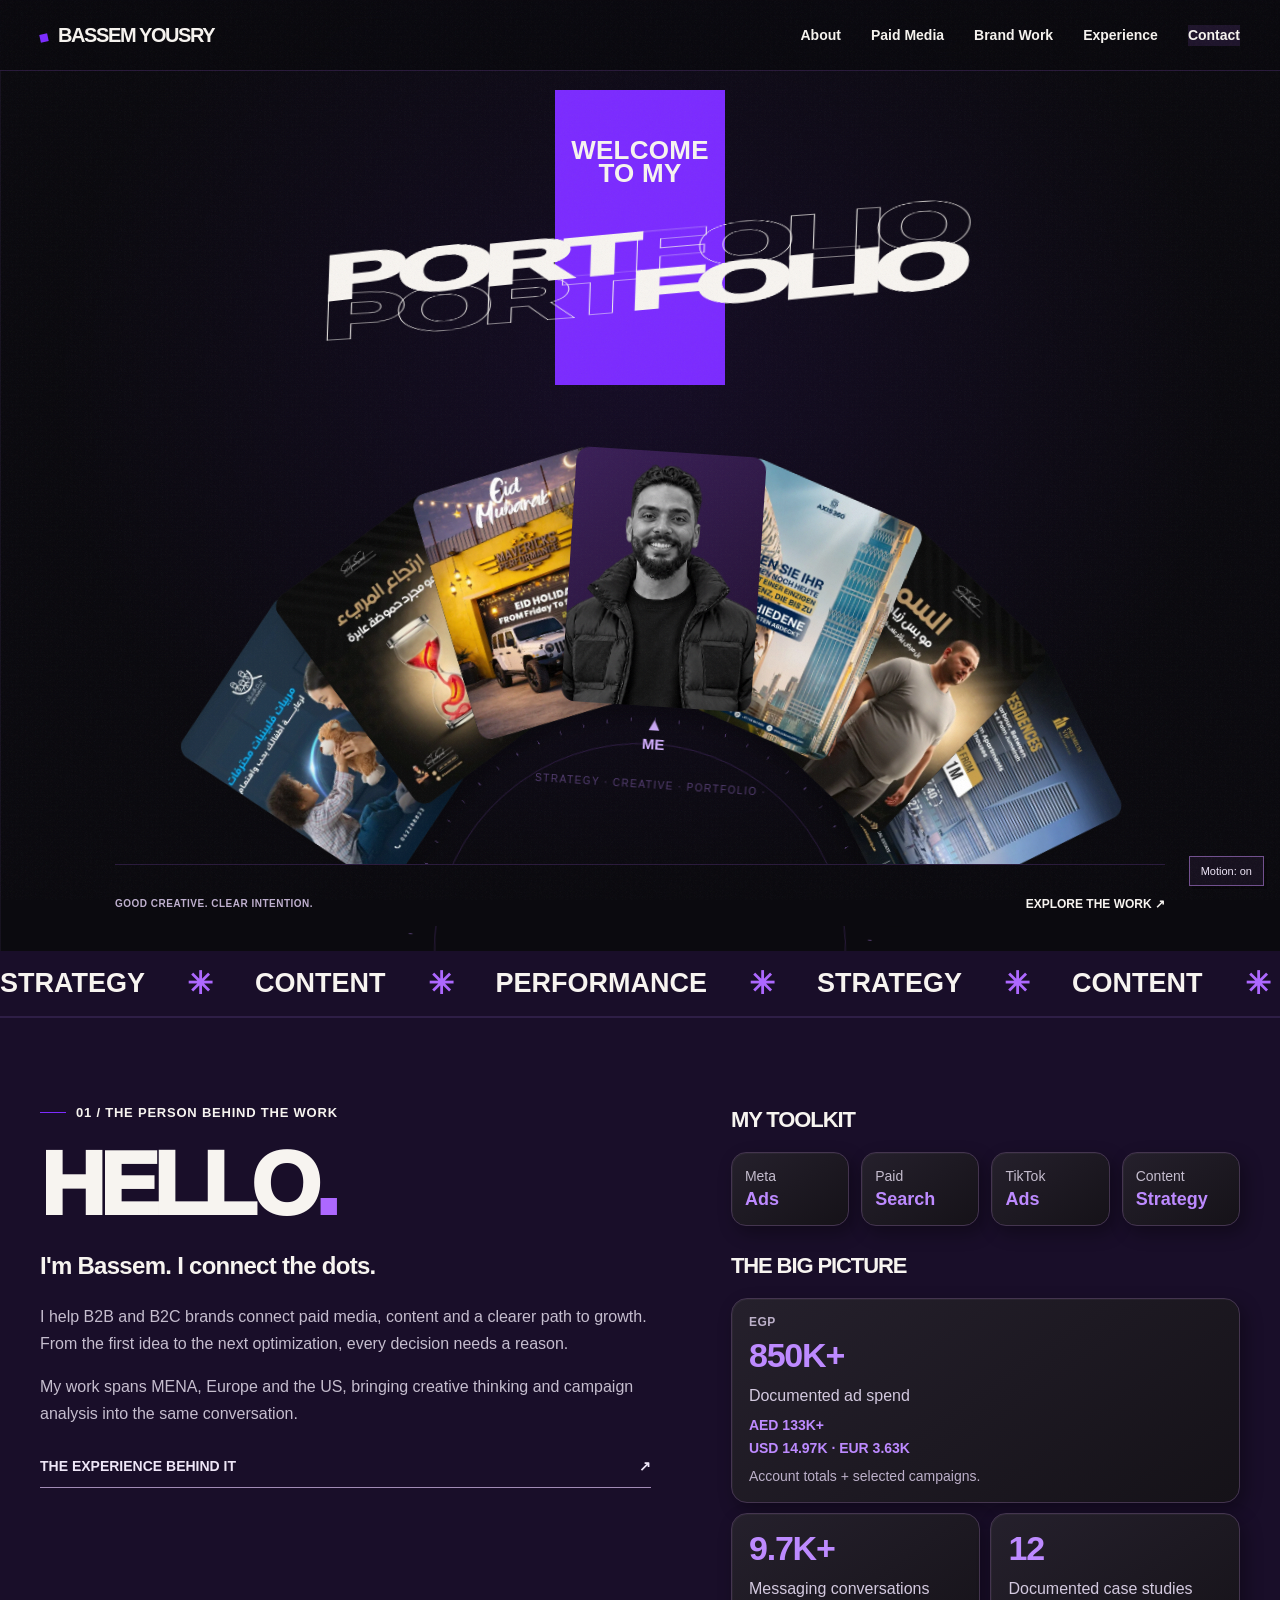
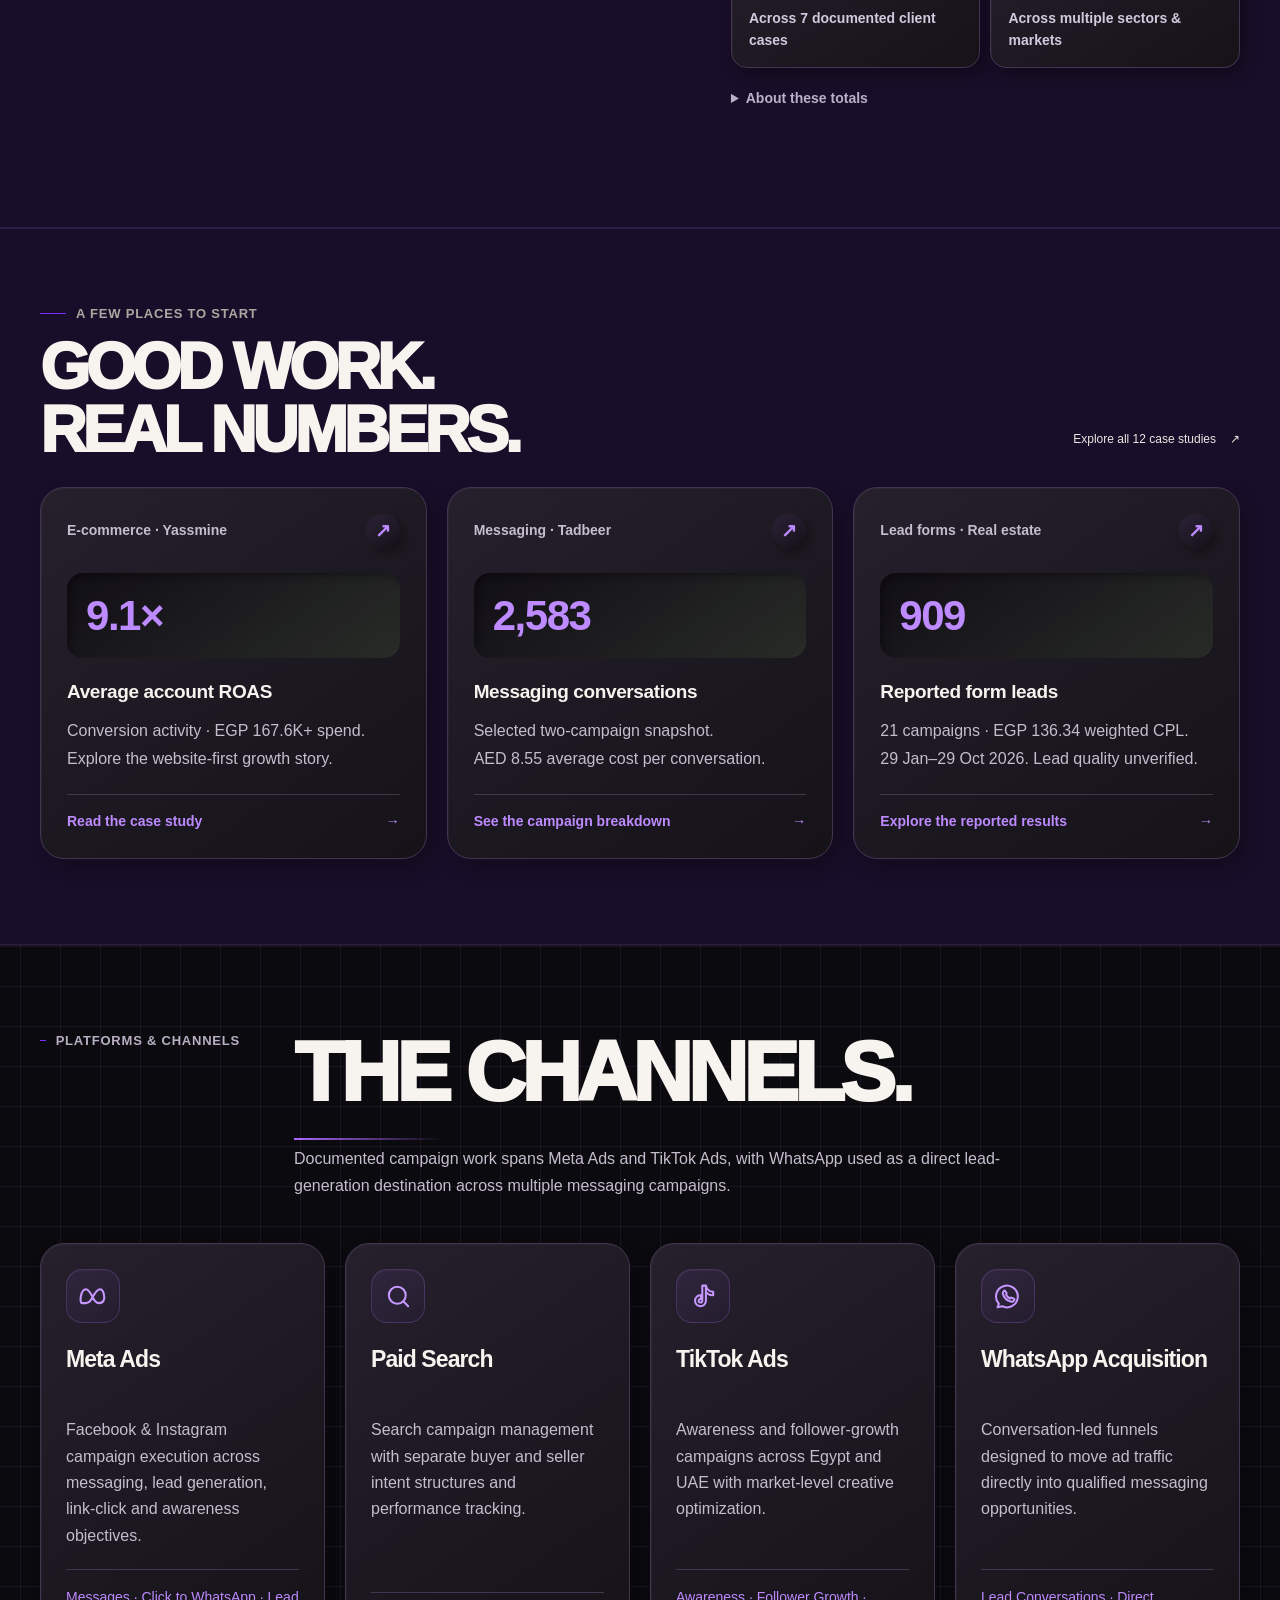
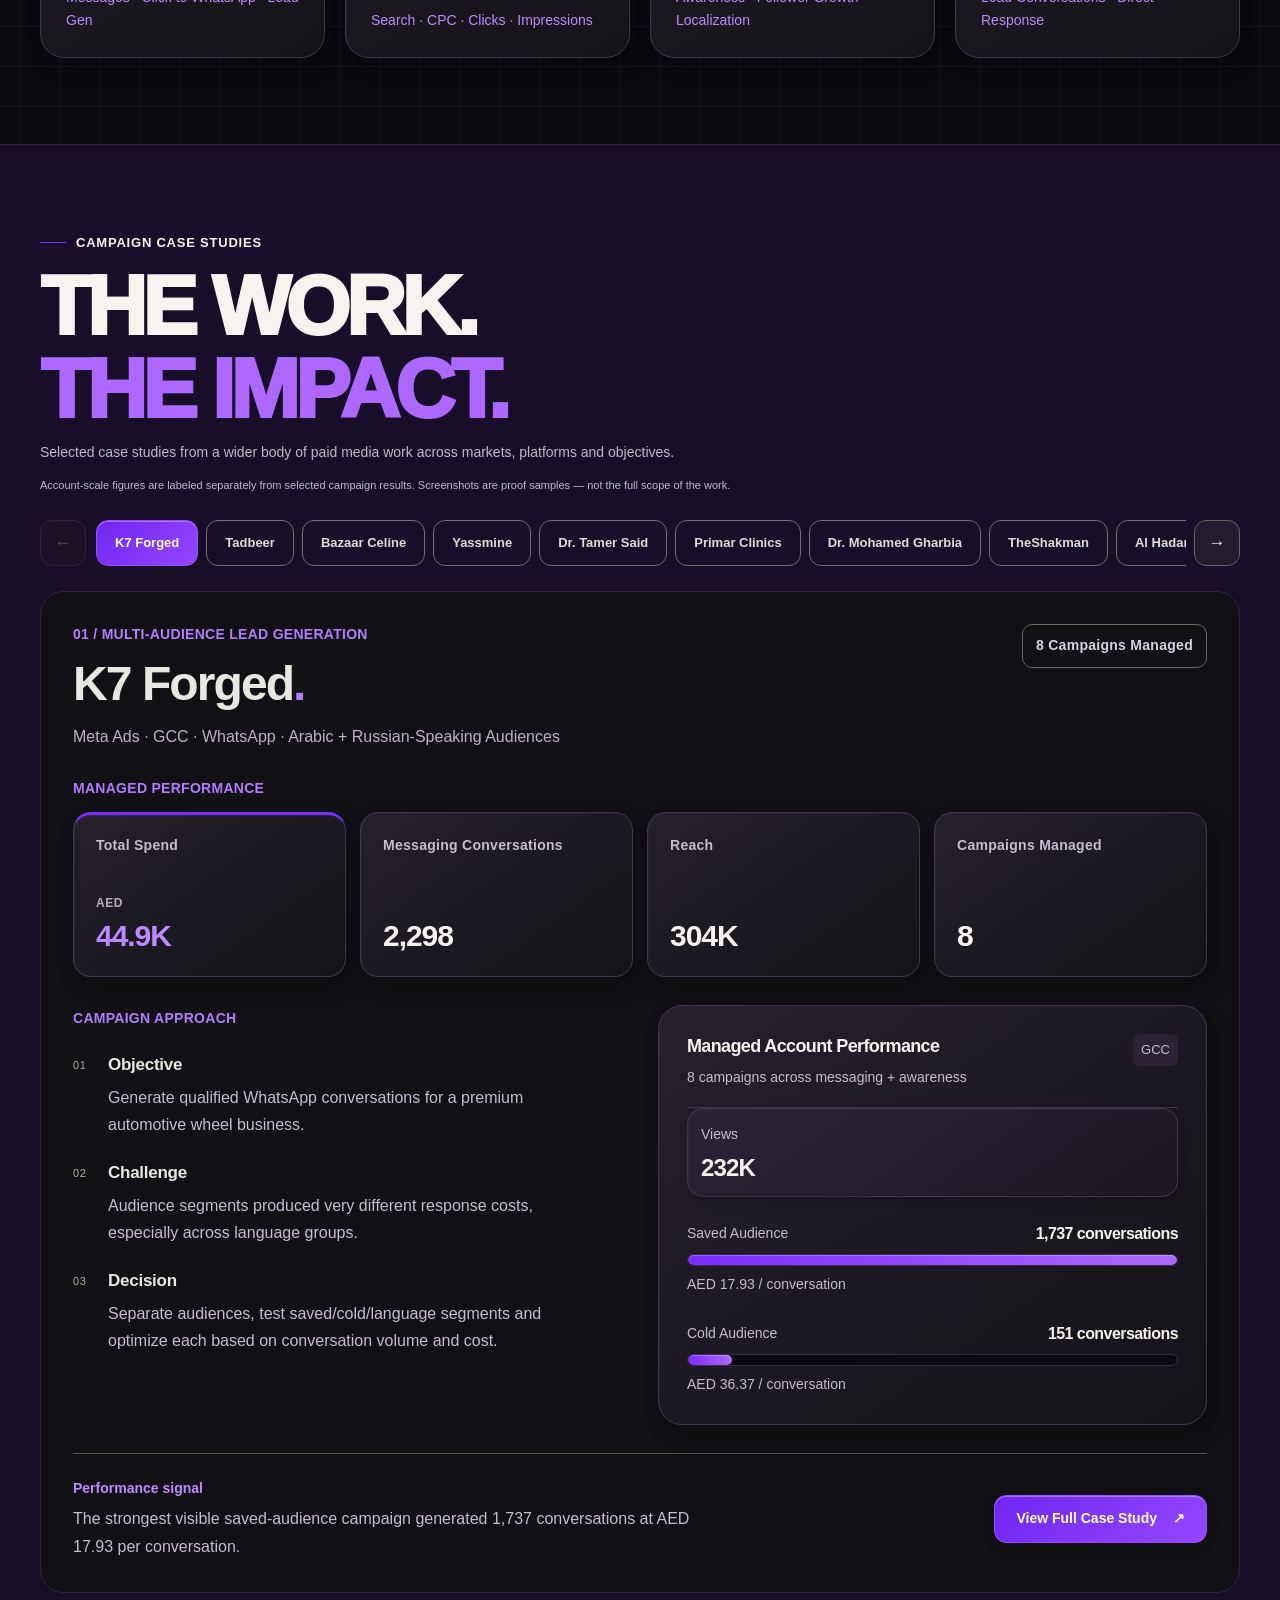
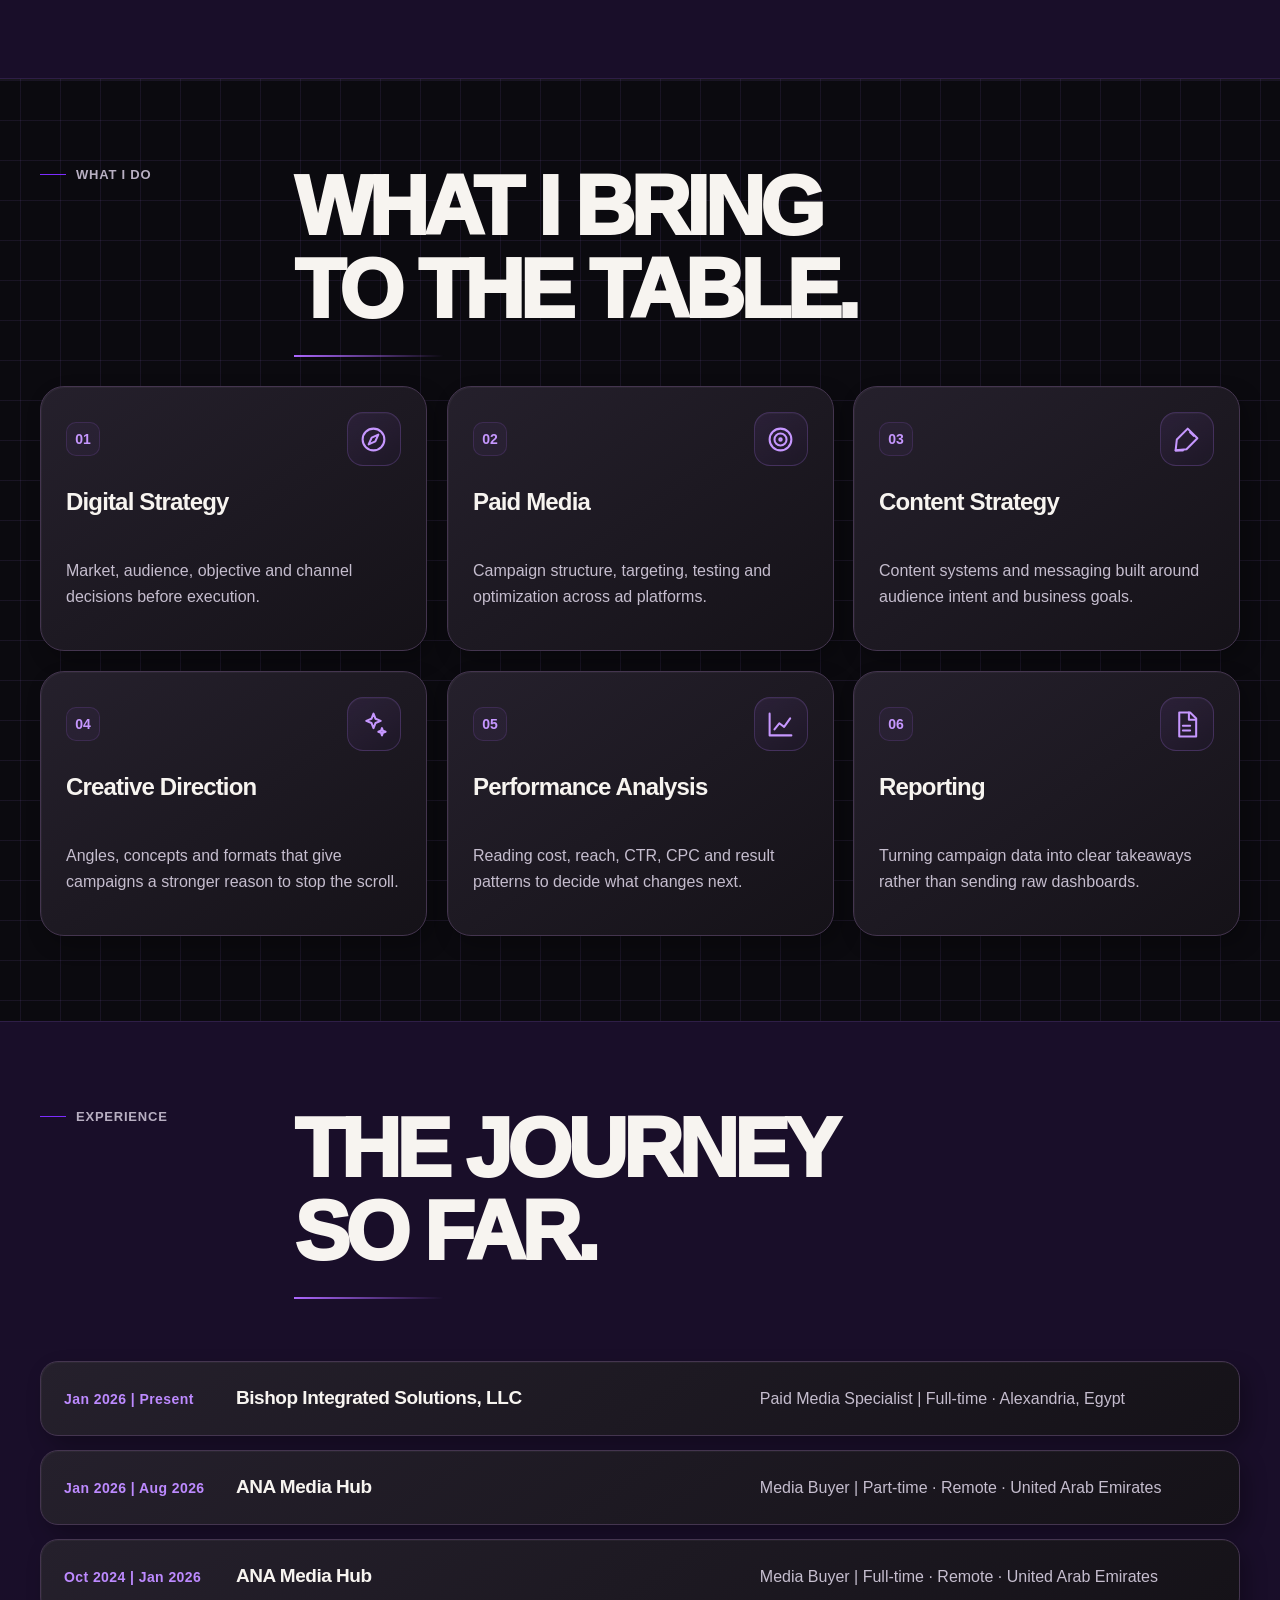
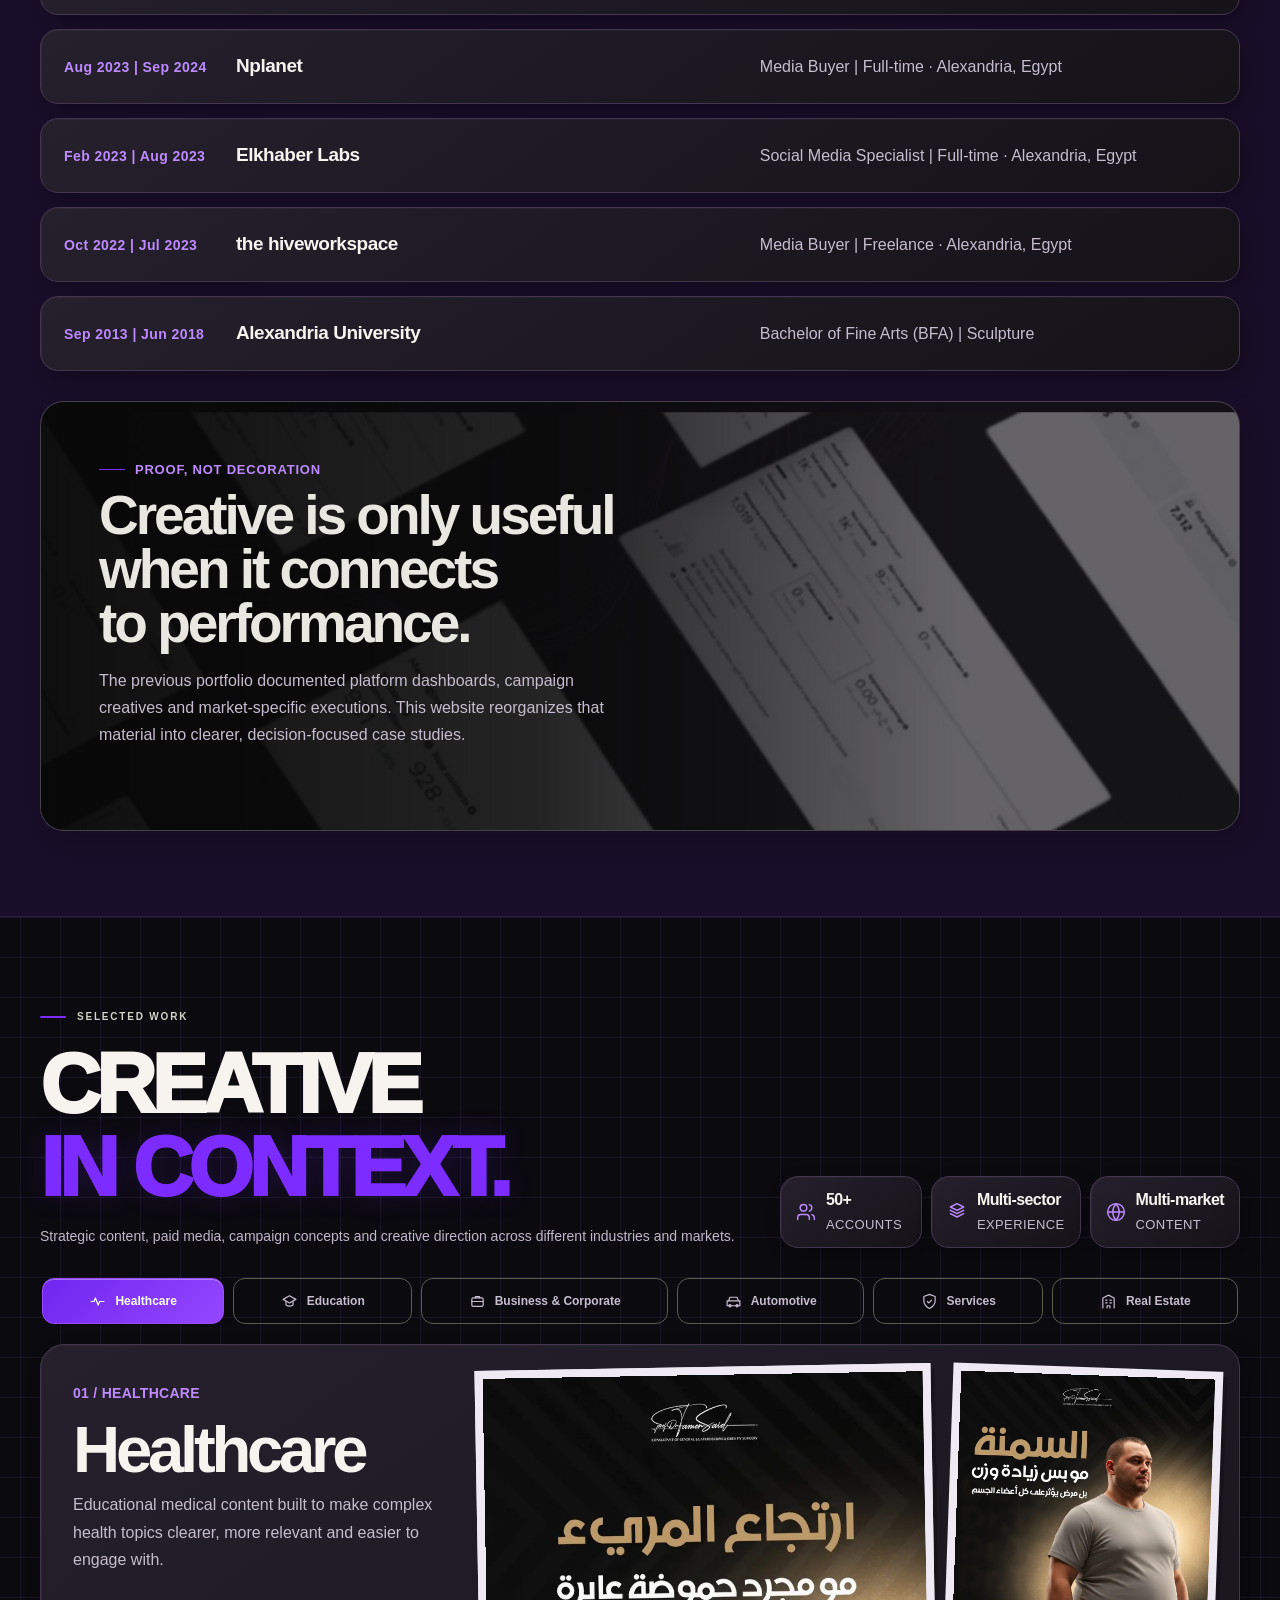
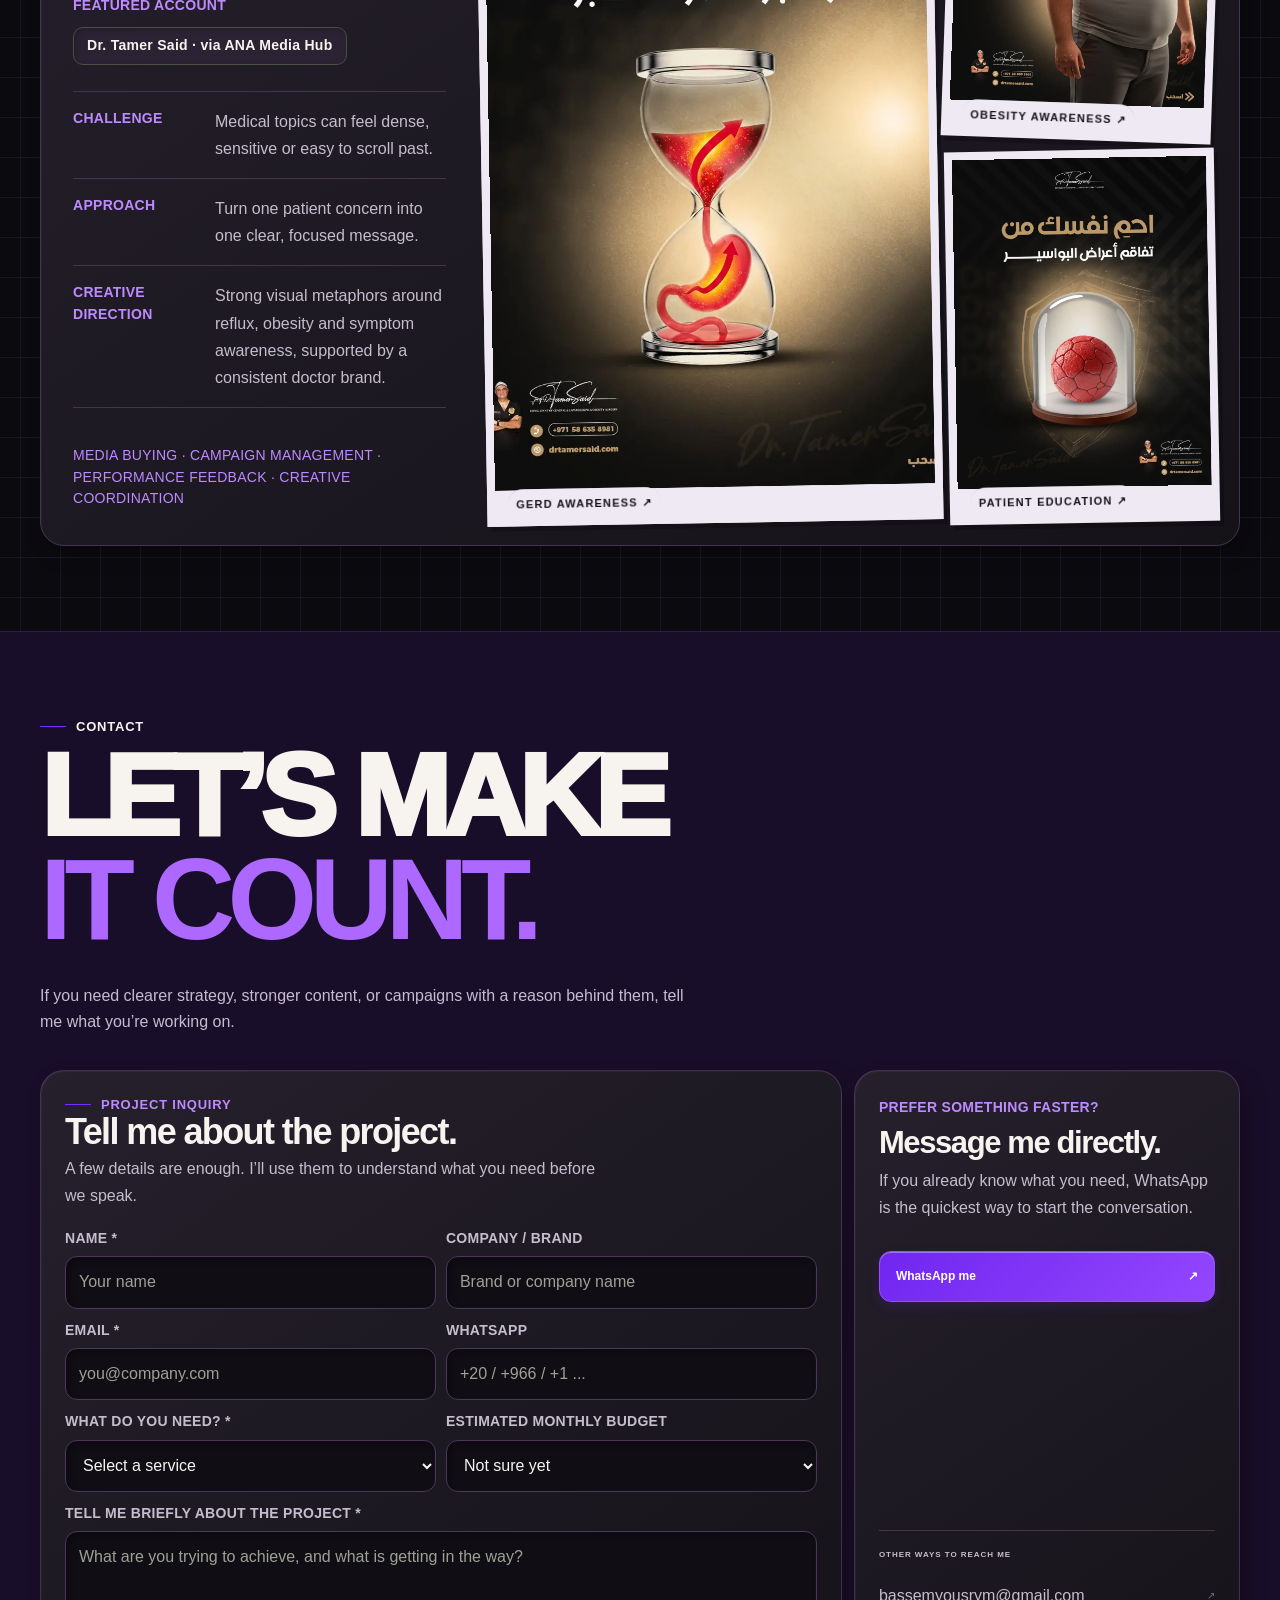
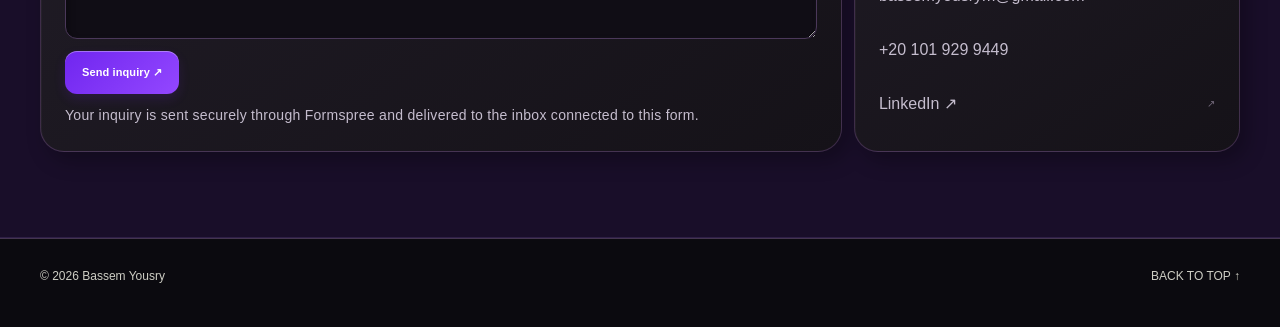
==== commit 3ad0acff: "Keep portrait swaying in sync with the other fan cards" ====
--- a/index.html
+++ b/index.html
@@ -23,7 +23,7 @@
 <meta name="twitter:description" content="Paid media and content strategy across MENA, Europe and the US market.">
 <meta name="twitter:image" content="https://bassemyousry1.github.io/Bassem-portfolio/assets/og-preview.jpg">
 <title>Bassem Yousry | Paid Media & Digital Marketing</title>
-<link rel="stylesheet" href="site-f3f925818d.css">
+<link rel="stylesheet" href="site-02070cc357.css">
 </head>
 <body class="paper-portfolio fan-portfolio fan-intro-active">
 <a class="skip-link" href="#main-content">Skip to content</a>
--- a/site-02070cc357.css
+++ b/site-02070cc357.css
@@ -0,0 +1,3650 @@
+:root{
+  --bg:#080808;--panel:#101011;--panel2:#151317;--text:#f7f4f0;--muted:#aaa5af;
+  --muted2:#7d7882;--line:#2a2730;--purple:#7c2cff;--purple2:#ad68ff;--purple3:#d3afff;
+  --max:1200px;--r:28px;--shadow:0 28px 80px rgba(0,0,0,.28)
+}
+*{box-sizing:border-box}
+html{scroll-behavior:smooth}
+body{margin:0;background:var(--bg);color:var(--text);font-family:Inter,Arial,Helvetica,sans-serif;line-height:1.55;overflow-x:hidden}
+a{color:inherit;text-decoration:none}
+.wrap{width:min(var(--max),calc(100% - 48px));margin:auto}
+.noise{position:fixed;inset:0;pointer-events:none;z-index:99;opacity:.028;background-image:url("data:image/svg+xml,%3Csvg xmlns='http://www.w3.org/2000/svg' width='140' height='140'%3E%3Cfilter id='n'%3E%3CfeTurbulence baseFrequency='.8' numOctaves='2' stitchTiles='stitch'/%3E%3C/filter%3E%3Crect width='100%25' height='100%25' filter='url(%23n)'/%3E%3C/svg%3E")}
+.gridfx{position:absolute;right:-3vw;top:8vh;width:min(44vw,560px);aspect-ratio:1;opacity:.16;background-image:linear-gradient(#7c2cff55 1px,transparent 1px),linear-gradient(90deg,#7c2cff55 1px,transparent 1px);background-size:23px 23px;transform:perspective(700px) rotateY(-22deg) rotateX(12deg) rotateZ(-5deg);mask-image:linear-gradient(to left,#000 30%,transparent 88%)}
+svg{display:block}
+.ico{width:18px;height:18px;stroke:currentColor;fill:none;stroke-width:1.8;stroke-linecap:round;stroke-linejoin:round}
+.ico.sm{width:15px;height:15px}
+.ico.lg{width:26px;height:26px}
+nav{position:fixed;top:0;left:0;right:0;z-index:50;background:rgba(8,8,8,.78);backdrop-filter:blur(18px);border-bottom:1px solid rgba(255,255,255,.06)}
+.nav{height:76px;display:flex;align-items:center;justify-content:space-between}
+.brand{font-weight:900;letter-spacing:-.045em;font-size:19px}
+.brand i{display:inline-block;width:8px;height:8px;border-radius:50%;background:var(--purple2);margin-right:10px;box-shadow:0 0 24px #7c2cff}
+.links{display:flex;gap:30px;color:#aaa7af;font-size:13px}
+.links a{position:relative;transition:.2s}
+.links a:after{content:"";position:absolute;left:0;right:100%;bottom:-7px;height:1px;background:var(--purple2);transition:.25s}
+.links a:hover{color:#fff}
+.links a:hover:after{right:0}
+.hero{min-height:100vh;position:relative;display:flex;align-items:center;padding:128px 0 82px;overflow:hidden}
+.hero:after{content:"";position:absolute;width:720px;height:720px;left:31%;top:14%;background:radial-gradient(circle,#7c2cff24,transparent 66%);filter:blur(12px)}
+.eyebrow{display:flex;align-items:center;gap:10px;font-size:12px;letter-spacing:.19em;text-transform:uppercase;color:#a29ca8}
+.dot{width:8px;height:8px;border-radius:50%;background:#9f5cff;box-shadow:0 0 18px #8f47ff}
+.hero h1{margin:22px 0 0;max-width:1030px;font-size:clamp(72px,9.2vw,132px);line-height:.84;letter-spacing:-.078em;font-weight:850;position:relative;z-index:2}
+.scribble{font-family:Georgia,serif;font-style:italic;font-weight:700;color:var(--purple2);display:inline-block;transform:rotate(-4deg);text-shadow:0 0 30px #7c2cff38}
+.hero-copy{position:relative;z-index:2;max-width:760px;font-size:clamp(18px,1.55vw,22px);line-height:1.6;color:#b0abb4;margin:34px 0 0}
+.actions{display:flex;gap:11px;flex-wrap:wrap;margin-top:34px;position:relative;z-index:2}
+.btn{display:inline-flex;align-items:center;justify-content:center;gap:9px;min-height:49px;padding:0 19px;border-radius:999px;border:1px solid #36323b;background:#0d0d0e;font-size:13px;font-weight:760;transition:.25s}
+.btn:hover{transform:translateY(-2px);border-color:#685a74;background:#121015}
+.primary{background:linear-gradient(135deg,#7c2cff,#9146ff);color:white;border-color:#8e42ff;box-shadow:0 13px 42px #7c2cff35}
+.stats{display:grid;grid-template-columns:repeat(3,1fr);gap:1px;background:var(--line);border:1px solid var(--line);border-radius:24px;overflow:hidden;margin-top:82px;position:relative;z-index:2;box-shadow:var(--shadow)}
+.stat{background:linear-gradient(160deg,#101011,#0c0c0d);padding:25px 27px}
+.stat b{display:block;font-size:40px;line-height:1;letter-spacing:-.055em}
+.stat span{display:block;margin-top:8px;font-size:11px;color:#89848e;text-transform:uppercase;letter-spacing:.14em}
+section{padding:122px 0;border-top:1px solid var(--line);position:relative}
+.head{display:grid;grid-template-columns:200px minmax(0,1fr);gap:54px;align-items:start;margin-bottom:54px}
+.kicker{display:flex;align-items:center;gap:10px;font-size:12px;color:#928c98;text-transform:uppercase;letter-spacing:.17em;padding-top:11px;white-space:nowrap}
+.kicker:before{content:"";width:26px;height:1px;background:linear-gradient(90deg,var(--purple2),#5b3a7c)}
+.head h2{margin:0;max-width:940px;font-size:clamp(50px,5.8vw,82px);line-height:.94;letter-spacing:-.064em;font-weight:760;text-wrap:balance}
+.subcopy{color:#a7a2ab;max-width:760px;margin:-23px 0 44px 254px;font-size:16px;line-height:1.7}
+.platforms{display:grid;grid-template-columns:repeat(4,1fr);gap:14px;counter-reset:platform}
+.platform{counter-increment:platform;position:relative;overflow:hidden;border:1px solid var(--line);border-radius:24px;background:linear-gradient(145deg,#141116,#0d0d0e 70%);padding:25px;min-height:245px;display:flex;flex-direction:column;justify-content:space-between;transition:.3s;box-shadow:0 12px 40px rgba(0,0,0,.1)}
+.platform:after{content:"0" counter(platform);position:absolute;right:18px;top:12px;font-size:52px;font-weight:900;line-height:1;color:#ffffff08;letter-spacing:-.08em}
+.platform:hover{transform:translateY(-5px);border-color:#4c4058;background:linear-gradient(145deg,#18131c,#0f0e11 72%)}
+.platform-icon{width:48px;height:48px;border:1px solid #463850;border-radius:15px;display:grid;place-items:center;color:var(--purple3);background:#160f1c;box-shadow:inset 0 0 24px #7c2cff0d}
+.platform h3{font-size:28px;line-height:1.05;letter-spacing:-.045em;margin:0 0 11px;font-weight:760}
+.platform p{margin:0;color:#a19ca6;font-size:14px;line-height:1.58}
+.platform small{display:block;color:#77717d;margin-top:19px;text-transform:uppercase;letter-spacing:.105em;font-size:10px;line-height:1.5}
+.metric-row{display:flex;flex-wrap:wrap;gap:8px;margin-top:19px}
+.pill{border:1px solid #403848;background:#120f17d9;border-radius:999px;padding:7px 10px;font-size:11px;color:#d0c9d5}
+.platform-pill{display:inline-flex;align-items:center;gap:7px}
+.campaign-note{margin:22px 0 0;color:#7d7781;font-size:11px;line-height:1.6}
+.split{display:grid;grid-template-columns:1.2fr .8fr;gap:68px;align-items:start}
+.bigcopy{font-size:clamp(32px,3.9vw,50px);line-height:1.11;letter-spacing:-.047em;margin:0;max-width:790px}
+.bigcopy em{color:#b879ff;font-family:Georgia,serif}
+.facts{border-top:1px solid var(--line)}
+.fact{display:flex;justify-content:space-between;gap:22px;padding:19px 0;border-bottom:1px solid var(--line);font-size:14px}
+.fact span:first-child{color:#827d87}
+.fact span:last-child{font-weight:650;text-align:right}
+.timeline{margin-top:62px}
+.job{display:grid;grid-template-columns:150px 1.1fr 1fr;gap:26px;border-top:1px solid var(--line);padding:25px 0;align-items:baseline}
+.job:last-child{border-bottom:1px solid var(--line)}
+.job .yr{color:#85808a;font-size:12px}
+.job b{font-size:21px;letter-spacing:-.025em}
+.job p{margin:0;color:#a19ca6;font-size:14px}
+.discipline{display:grid;grid-template-columns:repeat(3,1fr);gap:13px}
+.discipline>div{min-height:215px;border:1px solid var(--line);border-radius:22px;background:linear-gradient(150deg,#121013,#0d0d0e);padding:22px;display:flex;flex-direction:column;justify-content:space-between;transition:.3s}
+.discipline>div:hover{transform:translateY(-4px);border-color:#493d54}
+.discipline .top{display:flex;justify-content:space-between;align-items:start;color:#837b89;font-size:12px}
+.discipline .iconbox{width:44px;height:44px;border:1px solid #403548;border-radius:13px;display:grid;place-items:center;color:#c29aff;background:#150f19}
+.discipline b{font-size:24px;line-height:1.08;letter-spacing:-.035em}
+.discipline p{color:#928d97;font-size:13px;line-height:1.58;margin:9px 0 0}
+.recent{display:grid;grid-template-columns:repeat(2,1fr);gap:14px}
+.recent article{position:relative;overflow:hidden;border:1px solid var(--line);border-radius:24px;padding:27px;background:linear-gradient(150deg,#141116,#0d0d0e 74%);min-height:230px;transition:.3s}
+.recent article:after{content:"";position:absolute;width:150px;height:150px;right:-75px;bottom:-85px;border-radius:50%;background:radial-gradient(circle,#7c2cff25,transparent 68%)}
+.recent article:hover{transform:translateY(-4px);border-color:#493f52}
+.recent small{color:#aa68ff;text-transform:uppercase;letter-spacing:.13em;font-size:10px}
+.recent h3{font-size:31px;line-height:1.06;margin:30px 0 11px;letter-spacing:-.045em;max-width:440px}
+.recent p{color:#a29da7;margin:0;font-size:14px;line-height:1.6;max-width:510px}
+.proof{margin-top:20px;border-radius:28px;overflow:hidden;border:1px solid var(--line);position:relative;min-height:430px;box-shadow:var(--shadow)}
+.proof img{width:100%;height:100%;position:absolute;object-fit:cover;opacity:.5;filter:saturate(.7)}
+.proof:after{content:"";position:absolute;inset:0;background:linear-gradient(90deg,#080808f2 0,#080808c7 42%,#08080848 77%)}
+.proof-copy{position:relative;z-index:2;max-width:650px;padding:58px}
+.proof-copy h3{font-size:clamp(40px,4.3vw,56px);line-height:.99;letter-spacing:-.055em;margin:8px 0 16px;text-wrap:balance}
+.proof-copy p{color:#b4afb8;font-size:15px;line-height:1.65;max-width:570px}
+.work-shot{
+  position:relative;
+  border:0;
+  padding:0;
+  border-radius:19px;
+  overflow:hidden;
+  background:#151515;
+  cursor:zoom-in;
+  min-width:0;
+  color:white;
+  isolation:isolate
+}
+.work-shot.main{
+  grid-column:1;
+  grid-row:1 / 3
+}
+.work-shot:nth-child(2){
+  grid-column:2;
+  grid-row:1 / 3
+}
+.work-shot:nth-child(3){
+  grid-column:3;
+  grid-row:1
+}
+.work-shot:nth-child(4){
+  grid-column:3;
+  grid-row:2
+}
+.work-shot img{
+  width:100%;
+  height:100%;
+  object-fit:cover;
+  display:block;
+  transition:transform .58s cubic-bezier(.2,.7,.2,1),filter .4s ease;
+  will-change:transform
+}
+.work-shot:after{
+  content:"";
+  position:absolute;
+  inset:0;
+  background:linear-gradient(to top,rgba(6,6,7,.75),transparent 45%);
+  opacity:.26;
+  transition:.3s;
+  pointer-events:none
+}
+.work-shot:hover img{transform:scale(1.055)}
+.work-shot:hover:after{opacity:.54}
+.shot-label{
+  position:absolute;
+  z-index:2;
+  left:14px;
+  bottom:13px;
+  font-size:10px;
+  text-transform:uppercase;
+  letter-spacing:.11em;
+  color:#f0e9f8;
+  opacity:0;
+  transform:translateY(6px);
+  transition:.28s
+}
+.work-shot:hover .shot-label{opacity:1;transform:none}
+.work-shot:focus-visible{
+  outline:2px solid var(--purple2);
+  outline-offset:3px
+}
+@keyframes brandShotIn{
+  from{opacity:0;transform:translateY(22px) scale(.97);filter:blur(3px)}
+  to{opacity:1;transform:none;filter:none}
+}
+.image-lightbox{
+  position:fixed;
+  inset:0;
+  z-index:160;
+  display:none;
+  place-items:center;
+  padding:26px;
+  background:rgba(4,4,5,.91);
+  backdrop-filter:blur(15px)
+}
+.image-lightbox.open{display:grid}
+.lightbox-shell{
+  width:min(1050px,100%);
+  display:grid;
+  grid-template-columns:48px minmax(0,1fr) 48px;
+  align-items:center;
+  gap:14px
+}
+.lightbox-stage{
+  position:relative;
+  min-height:min(76vh,850px);
+  border:1px solid #302b36;
+  border-radius:24px;
+  overflow:hidden;
+  background:#09090a;
+  box-shadow:0 40px 120px rgba(0,0,0,.55);
+  display:grid;
+  place-items:center
+}
+.lightbox-stage img{
+  max-width:100%;
+  max-height:76vh;
+  width:auto;
+  height:auto;
+  object-fit:contain;
+  animation:lightboxImage .28s ease both
+}
+@keyframes lightboxImage{
+  from{opacity:.25;transform:scale(.985)}
+  to{opacity:1;transform:none}
+}
+.lb-close{
+  position:absolute;
+  right:14px;
+  top:14px;
+  z-index:3;
+  width:42px;
+  height:42px;
+  border-radius:50%;
+  border:1px solid #3e3746;
+  background:#0d0c0fe8;
+  color:#fff;
+  cursor:pointer;
+  font-size:18px
+}
+.lb-caption{
+  position:absolute;
+  z-index:2;
+  left:17px;
+  bottom:15px;
+  padding:8px 11px;
+  border-radius:999px;
+  background:#0b0a0dcc;
+  border:1px solid #3a3341;
+  color:#d9d1df;
+  font-size:10px;
+  text-transform:uppercase;
+  letter-spacing:.11em
+}
+.lb-nav{
+  width:48px;
+  height:48px;
+  border-radius:50%;
+  border:1px solid #39333f;
+  background:#101012;
+  color:#fff;
+  cursor:pointer;
+  transition:.2s;
+  font-size:21px
+}
+.lb-nav:hover{border-color:#745b85;background:#17131a;transform:scale(1.05)}
+@media(max-width:620px){
+.work-shot.main{grid-column:1/3;grid-row:1}
+.work-shot:nth-child(2){grid-column:1;grid-row:2/4}
+.work-shot:nth-child(3){grid-column:2;grid-row:2}
+.work-shot:nth-child(4){grid-column:2;grid-row:3}
+.lightbox-shell{grid-template-columns:1fr}
+.lb-nav{
+    position:absolute;
+    z-index:4;
+    top:50%;
+    transform:translateY(-50%)
+  }
+.lb-nav:hover{transform:translateY(-50%) scale(1.05)}
+#lbPrev{left:8px}
+#lbNext{right:8px}
+.image-lightbox{padding:12px}
+}
+.contact{min-height:76vh;display:flex;align-items:center}
+.contact h2{font-size:clamp(62px,8.2vw,112px);line-height:.86;letter-spacing:-.078em;margin:8px 0 0;max-width:1050px;text-wrap:balance}
+.contact p{color:#b1acb5;max-width:650px;margin:31px 0 0;font-size:17px;line-height:1.65}
+.contact-grid{display:grid;grid-template-columns:repeat(3,1fr);gap:12px;margin-top:37px}
+.contact-card{display:flex;align-items:center;gap:14px;border:1px solid var(--line);border-radius:20px;background:linear-gradient(145deg,#111012,#0d0d0e);padding:18px;transition:.25s}
+.contact-card:hover{transform:translateY(-3px);border-color:#51445a;background:#151118}
+.contact-icon{width:47px;height:47px;border-radius:14px;border:1px solid #44364c;background:#170f1c;display:grid;place-items:center;color:#c49cff;flex:0 0 auto}
+.contact-card small{display:block;color:#7d7681;text-transform:uppercase;letter-spacing:.11em;font-size:9px}
+.contact-card b{display:block;font-size:14px;margin-top:3px;word-break:break-word}
+footer{padding:28px 0 42px;color:#77737b;font-size:12px}
+.foot{display:flex;justify-content:space-between;gap:16px;flex-wrap:wrap}
+.scroll-progress{
+  position:fixed;top:0;left:0;right:0;height:2px;z-index:120;
+  pointer-events:none;background:transparent
+}
+.scroll-progress span{
+  display:block;height:100%;width:100%;
+  background:linear-gradient(90deg,var(--purple),var(--purple3));
+  transform:scaleX(0);transform-origin:left center;
+  box-shadow:0 0 16px #7c2cff80;
+  will-change:transform
+}
+nav{transition:height .28s ease,background .28s ease,border-color .28s ease,transform .28s ease}
+nav.scrolled{background:rgba(8,8,8,.92);border-bottom-color:rgba(173,104,255,.16)}
+nav.scrolled .nav{height:66px}
+.hero-in{
+  opacity:0;
+  transform:translate3d(0,28px,0);
+  filter:blur(7px);
+  animation:heroEnter .82s cubic-bezier(.2,.7,.2,1) forwards;
+  will-change:transform,opacity,filter
+}
+.hero-in-1{animation-delay:.12s}
+.hero-in-2{animation-delay:.22s}
+.hero-in-3{animation-delay:.36s}
+.hero-in-4{animation-delay:.48s}
+.hero-in-5{animation-delay:.60s}
+@keyframes heroEnter{
+  to{opacity:1;transform:translate3d(0,0,0);filter:blur(0)}
+}
+.scribble{
+  position:relative;
+  animation:scribbleFloat 5s ease-in-out 1.1s infinite alternate
+}
+@keyframes scribbleFloat{
+  from{transform:rotate(-4deg) translateY(0)}
+  to{transform:rotate(-2.5deg) translateY(-4px)}
+}
+.gridfx{
+  --grid-y:0px;
+  --grid-r:-5deg;
+  transform:
+    translate3d(0,var(--grid-y),0)
+    perspective(700px) rotateY(-22deg) rotateX(12deg) rotateZ(var(--grid-r));
+  will-change:transform
+}
+.reveal{
+  --reveal-x:0px;
+  --reveal-y:34px;
+  --reveal-scale:.985;
+  --reveal-delay:0ms;
+  opacity:0;
+  transform:translate3d(var(--reveal-x),var(--reveal-y),0) scale(var(--reveal-scale));
+  filter:blur(5px);
+  transition:
+    opacity .78s cubic-bezier(.2,.7,.2,1) var(--reveal-delay),
+    transform .78s cubic-bezier(.2,.7,.2,1) var(--reveal-delay),
+    filter .78s ease var(--reveal-delay);
+  will-change:transform,opacity,filter
+}
+.reveal.from-left{--reveal-x:-38px;--reveal-y:8px}
+.reveal.from-right{--reveal-x:38px;--reveal-y:8px}
+.reveal.zoom-in{--reveal-y:18px;--reveal-scale:.95}
+.reveal.show{
+  opacity:1;
+  transform:translate3d(0,0,0) scale(1);
+  filter:blur(0)
+}
+.head h2{
+  position:relative
+}
+.head h2:after{
+  content:"";
+  display:block;
+  width:min(150px,30%);
+  height:2px;
+  margin-top:24px;
+  background:linear-gradient(90deg,var(--purple2),transparent);
+  transform:scaleX(0);
+  transform-origin:left;
+  transition:transform .8s cubic-bezier(.2,.7,.2,1) .22s
+}
+.head.show h2:after{transform:scaleX(1)}
+.platform,.discipline>div,.recent article,.contact-card{
+  backface-visibility:hidden
+}
+.platform.show .platform-icon,
+.discipline>div.show .iconbox{
+  animation:iconPop .55s cubic-bezier(.2,.85,.25,1.25) both;
+  animation-delay:calc(var(--reveal-delay) + 150ms)
+}
+@keyframes iconPop{
+  from{transform:scale(.72) rotate(-8deg);opacity:.25}
+  to{transform:scale(1) rotate(0);opacity:1}
+}
+@keyframes pillIn{
+  from{opacity:0;transform:translateY(8px) scale(.96)}
+  to{opacity:1;transform:none}
+}
+.timeline.show .job{
+  opacity:0;
+  animation:jobIn .58s cubic-bezier(.2,.7,.2,1) forwards
+}
+.timeline.show .job:nth-child(1){animation-delay:.10s}
+.timeline.show .job:nth-child(2){animation-delay:.17s}
+.timeline.show .job:nth-child(3){animation-delay:.24s}
+.timeline.show .job:nth-child(4){animation-delay:.31s}
+.timeline.show .job:nth-child(5){animation-delay:.38s}
+@keyframes jobIn{
+  from{opacity:0;transform:translateX(-20px)}
+  to{opacity:1;transform:none}
+}
+.proof img{
+  --proof-y:0px;
+  transform:translate3d(0,var(--proof-y),0) scale(1.055);
+  will-change:transform
+}
+.contact-card{
+  position:relative;
+  overflow:hidden
+}
+.contact-card:after{
+  content:"";
+  position:absolute;inset:-1px;
+  background:linear-gradient(100deg,transparent 35%,rgba(173,104,255,.10),transparent 65%);
+  transform:translateX(-120%);
+  transition:transform .7s ease;
+  pointer-events:none
+}
+.contact-card:hover:after{transform:translateX(120%)}
+@media (prefers-reduced-motion: reduce){
+html{scroll-behavior:auto}
+*,*::before,*::after{
+    animation-duration:.001ms !important;
+    animation-iteration-count:1 !important;
+    transition-duration:.001ms !important;
+    scroll-behavior:auto !important
+  }
+.hero-in,.reveal{opacity:1 !important;transform:none !important;filter:none !important}
+.gridfx,.proof img{transform:none !important}
+.scroll-progress{display:none}
+}
+.custom-case[hidden]{display:none}
+.custom-case{margin-top:30px}
+.y-hero{
+  border:1px solid #3a3040;
+  border-radius:24px;
+  padding:28px;
+  background:
+    radial-gradient(circle at 100% 0,rgba(157,72,255,.16),transparent 35%),
+    linear-gradient(145deg,#0c0a0e,#111014);
+}
+.y-hero p{
+  margin:0;
+  max-width:830px;
+  color:#bdb6c2;
+  font-size:16px;
+  line-height:1.72
+}
+.y-role{
+  display:flex;
+  flex-wrap:wrap;
+  gap:7px;
+  margin-top:22px
+}
+.y-role span{
+  padding:7px 10px;
+  border-radius:999px;
+  border:1px solid #44384b;
+  color:#c9b6d3;
+  background:#151119;
+  font-size:10px;
+  text-transform:uppercase;
+  letter-spacing:.09em
+}
+.y-metrics{
+  display:grid;
+  grid-template-columns:repeat(4,1fr);
+  gap:10px;
+  margin-top:12px
+}
+.y-metric{
+  border:1px solid #352e39;
+  border-radius:19px;
+  background:#0b0a0c;
+  padding:20px
+}
+.y-metric b{
+  display:block;
+  font-size:clamp(25px,3vw,38px);
+  line-height:1;
+  letter-spacing:-.05em;
+  color:#f6f1f8
+}
+.y-metric b em{color:#ae68ff;font-style:normal}
+.y-metric span{
+  display:block;
+  margin-top:8px;
+  color:#8f8795;
+  font-size:10px;
+  line-height:1.45;
+  text-transform:uppercase;
+  letter-spacing:.105em
+}
+.y-note{
+  margin:10px 3px 0;
+  color:#716a76;
+  font-size:10px;
+  line-height:1.5
+}
+.y-grid{
+  display:grid;
+  grid-template-columns:1fr 1fr;
+  gap:12px;
+  margin-top:12px
+}
+.y-block{
+  border:1px solid #322d35;
+  border-radius:20px;
+  background:#0c0c0e;
+  padding:23px
+}
+.y-block small{
+  display:block;
+  color:#a968ff;
+  text-transform:uppercase;
+  letter-spacing:.14em;
+  font-size:10px;
+  margin-bottom:11px
+}
+.y-block h4{
+  margin:0 0 9px;
+  font-size:23px;
+  line-height:1.05;
+  letter-spacing:-.035em
+}
+.y-block p{
+  margin:0;
+  color:#aaa4af;
+  font-size:13px;
+  line-height:1.7
+}
+.y-funnel{
+  margin-top:12px;
+  display:grid;
+  grid-template-columns:repeat(5,1fr);
+  border:1px solid #382f3e;
+  border-radius:20px;
+  overflow:hidden;
+  background:#0c0a0e
+}
+.y-step{
+  position:relative;
+  padding:19px 14px;
+  min-height:102px;
+  border-right:1px solid #302a34
+}
+.y-step:last-child{border-right:0}
+.y-step b{
+  display:block;
+  color:#f2ecf5;
+  font-size:13px;
+  line-height:1.28
+}
+.y-step span{
+  display:block;
+  color:#756e79;
+  font-size:9px;
+  text-transform:uppercase;
+  letter-spacing:.1em;
+  margin-bottom:9px
+}
+.y-step:not(:last-child):after{
+  content:"→";
+  position:absolute;
+  right:-9px;
+  top:40px;
+  z-index:2;
+  width:18px;
+  height:18px;
+  border-radius:50%;
+  display:grid;
+  place-items:center;
+  background:#6f31a6;
+  color:white;
+  font-size:11px
+}
+.y-campaign-head{
+  display:flex;
+  align-items:end;
+  justify-content:space-between;
+  gap:20px;
+  margin:32px 0 12px
+}
+.y-campaign-head h4{
+  margin:0;
+  font-size:28px;
+  letter-spacing:-.04em
+}
+.y-campaign-head p{
+  margin:0;
+  max-width:460px;
+  color:#817986;
+  font-size:11px;
+  line-height:1.5;
+  text-align:right
+}
+.y-campaigns{
+  display:grid;
+  grid-template-columns:repeat(3,1fr);
+  gap:10px
+}
+.y-campaign{
+  border:1px solid #352d3a;
+  border-radius:20px;
+  padding:21px;
+  background:linear-gradient(150deg,#111013,#0b0a0d)
+}
+.y-campaign small{
+  color:#8a7e90;
+  font-size:9px;
+  text-transform:uppercase;
+  letter-spacing:.1em
+}
+.y-campaign h5{
+  margin:10px 0 15px;
+  font-size:19px;
+  line-height:1.1;
+  letter-spacing:-.03em
+}
+.y-campaign .big{
+  display:flex;
+  align-items:baseline;
+  gap:5px;
+  margin-top:7px
+}
+.y-campaign .big b{
+  font-size:32px;
+  line-height:1;
+  letter-spacing:-.05em;
+  color:#f2edf4
+}
+.y-campaign .big span{font-size:10px;color:#887e8d}
+.y-campaign .roas{color:#b570ff!important}
+.y-proof{
+  display:grid;
+  grid-template-columns:1fr;
+  gap:9px;
+  margin-top:12px
+}
+.y-proof figure{
+  margin:0;
+  border:1px solid #332d36;
+  border-radius:17px;
+  overflow:hidden;
+  background:#f6f8fa
+}
+.y-proof img{
+  display:block;
+  width:100%;
+  height:auto
+}
+.y-proof figcaption{
+  padding:11px 13px;
+  background:#0d0c0e;
+  color:#958d9b;
+  font-size:10px;
+  line-height:1.45;
+  text-transform:uppercase;
+  letter-spacing:.08em
+}
+.y-impact{
+  margin-top:12px;
+  border:1px solid #513a5f;
+  border-radius:22px;
+  padding:26px;
+  background:
+    radial-gradient(circle at 10% 0,rgba(169,88,255,.14),transparent 35%),
+    #100d12
+}
+.y-impact small{
+  color:#b16bff;
+  text-transform:uppercase;
+  letter-spacing:.14em;
+  font-size:10px
+}
+.y-impact h4{
+  margin:11px 0 8px;
+  font-size:clamp(28px,4vw,45px);
+  line-height:1;
+  letter-spacing:-.05em;
+  max-width:800px
+}
+.y-impact p{
+  max-width:820px;
+  margin:0;
+  color:#aaa3ae;
+  font-size:14px;
+  line-height:1.7
+}
+.y-link{
+  display:inline-flex;
+  margin-top:18px;
+  padding:11px 14px;
+  border-radius:999px;
+  background:var(--purple);
+  color:white;
+  font-size:11px;
+  font-weight:800
+}
+@media(max-width:760px){
+.y-metrics,.y-grid,.y-campaigns{grid-template-columns:1fr 1fr}
+.y-funnel{grid-template-columns:1fr}
+.y-step{border-right:0;border-bottom:1px solid #302a34;min-height:auto}
+.y-step:last-child{border-bottom:0}
+.y-step:not(:last-child):after{content:"↓";right:16px;top:auto;bottom:-9px}
+}
+@media(max-width:560px){
+.y-metrics,.y-grid,.y-campaigns{grid-template-columns:1fr}
+.y-hero{padding:21px}
+.y-campaign-head{align-items:flex-start;flex-direction:column}
+.y-campaign-head p{text-align:left}
+}
+section{padding:78px 0}
+.hero{min-height:76vh}
+.hero-bottom{margin-top:44px}
+.section-head,.head{margin-bottom:34px}
+.services,.platforms{gap:10px}
+.timeline .job{padding:18px 0}
+.contact{min-height:52vh}
+.platform{min-height:150px;padding:17px}
+.platform h3{font-size:20px}
+.timeline.compact-timeline{
+  max-height:520px;
+  overflow:auto;
+  padding-right:8px;
+  scrollbar-width:thin;
+}
+.timeline.compact-timeline::-webkit-scrollbar{width:7px}
+.timeline.compact-timeline::-webkit-scrollbar-thumb{
+  background:#302934;
+  border-radius:20px
+}
+.modal-panel{max-height:88vh}
+.about-grid{gap:48px}
+.process-card{min-height:205px}
+.process-card .num{margin-bottom:34px}
+@media(max-width:920px){
+section{padding:64px 0}
+.hero{min-height:72vh}
+.timeline.compact-timeline{max-height:none;overflow:visible;padding-right:0}
+}
+@media(max-width:560px){
+section{padding:54px 0}
+}
+.inquiry-shell{
+  display:grid;
+  grid-template-columns:minmax(0,1.35fr) minmax(280px,.65fr);
+  gap:12px;
+  margin-top:34px;
+  align-items:stretch
+}
+.inquiry-form{
+  border:1px solid #342c39;
+  border-radius:24px;
+  padding:24px;
+  background:
+    radial-gradient(circle at 100% 0,rgba(154,72,255,.10),transparent 34%),
+    #0c0b0e
+}
+.inquiry-form-head{
+  display:flex;
+  justify-content:space-between;
+  align-items:flex-start;
+  gap:20px;
+  margin-bottom:18px
+}
+.inquiry-form-head h3{
+  margin:0;
+  font-size:clamp(25px,3vw,36px);
+  line-height:1;
+  letter-spacing:-.045em
+}
+.inquiry-form-head p{
+  margin:6px 0 0;
+  max-width:540px;
+  color:#958d9a;
+  font-size:12px;
+  line-height:1.55
+}
+.form-grid{
+  display:grid;
+  grid-template-columns:1fr 1fr;
+  gap:10px
+}
+.field{display:flex;flex-direction:column;gap:7px}
+.field.full{grid-column:1/-1}
+.field label{
+  color:#a79eab;
+  font-size:9px;
+  font-weight:800;
+  text-transform:uppercase;
+  letter-spacing:.11em
+}
+.field input,
+.field select,
+.field textarea{
+  width:100%;
+  border:1px solid #312a35;
+  border-radius:13px;
+  background:#111014;
+  color:#f5f1f6;
+  padding:12px 13px;
+  outline:none;
+  font:inherit;
+  font-size:12px;
+  transition:border-color .2s ease,box-shadow .2s ease,background .2s ease
+}
+.field textarea{min-height:108px;resize:vertical}
+.field input::placeholder,
+.field textarea::placeholder{color:#635d67}
+.field input:focus,
+.field select:focus,
+.field textarea:focus{
+  border-color:#76518a;
+  box-shadow:0 0 0 3px rgba(157,82,255,.08);
+  background:#141117
+}
+.field select{appearance:auto}
+.field option{background:#111014;color:#f5f1f6}
+.form-actions{
+  display:flex;
+  align-items:center;
+  gap:12px;
+  margin-top:12px;
+  flex-wrap:wrap
+}
+.submit-btn{
+  border:0;
+  cursor:pointer;
+  display:inline-flex;
+  align-items:center;
+  justify-content:center;
+  gap:8px;
+  min-height:43px;
+  padding:0 17px;
+  border-radius:999px;
+  background:var(--purple);
+  color:#fff;
+  font-weight:800;
+  font-size:11px;
+  letter-spacing:.01em;
+  transition:transform .2s ease,filter .2s ease
+}
+.submit-btn:hover{transform:translateY(-2px);filter:brightness(1.08)}
+.submit-btn:disabled{opacity:.55;cursor:not-allowed;transform:none}
+.form-status{
+  min-height:18px;
+  color:#968e9b;
+  font-size:11px
+}
+.form-status.success{color:#c4f1cb}
+.form-status.error{color:#ffb7c1}
+.quick-contact{
+  border:1px solid #3a2e42;
+  border-radius:24px;
+  padding:24px;
+  background:
+    radial-gradient(circle at 0 0,rgba(157,82,255,.16),transparent 40%),
+    #100d12;
+  display:flex;
+  flex-direction:column;
+  justify-content:space-between;
+  gap:26px
+}
+.quick-contact small{
+  color:#b36eff;
+  text-transform:uppercase;
+  letter-spacing:.13em;
+  font-size:9px;
+  font-weight:800
+}
+.quick-contact h3{
+  margin:8px 0 10px;
+  font-size:31px;
+  line-height:1;
+  letter-spacing:-.045em
+}
+.quick-contact p{
+  margin:0;
+  color:#98909d;
+  font-size:12px;
+  line-height:1.6
+}
+.quick-contact .wa-btn{
+  display:flex;
+  align-items:center;
+  justify-content:space-between;
+  gap:14px;
+  width:100%;
+  padding:15px 16px;
+  border-radius:15px;
+  border:1px solid #51405d;
+  background:#151019;
+  color:#fff;
+  font-size:12px;
+  font-weight:800;
+  transition:.2s ease
+}
+.quick-contact .wa-btn:hover{
+  transform:translateY(-2px);
+  border-color:#835ba0;
+  background:#19121f
+}
+.quick-contact .mini{
+  display:grid;
+  gap:8px;
+  margin-top:8px
+}
+.quick-contact .mini a{
+  color:#a89fad;
+  font-size:11px
+}
+.quick-contact .mini a:hover{color:#fff}
+.form-note{
+  margin-top:10px;
+  color:#655f69;
+  font-size:9px;
+  line-height:1.5
+}
+.hp-field{
+  position:absolute!important;
+  left:-10000px!important;
+  top:auto!important;
+  width:1px!important;
+  height:1px!important;
+  overflow:hidden!important
+}
+@media(max-width:860px){
+.inquiry-shell{grid-template-columns:1fr}
+}
+@media(max-width:560px){
+.inquiry-form,.quick-contact{padding:19px;border-radius:20px}
+.form-grid{grid-template-columns:1fr}
+.field.full{grid-column:auto}
+.inquiry-form-head{display:block}
+}
+html,body{
+  width:100%;
+  max-width:100%;
+  overflow-x:clip;
+}
+.modal{
+  max-width:100vw;
+  overflow:hidden;
+}
+.panel{
+  width:min(1080px,100%);
+  max-width:100%;
+  min-width:0;
+  overflow-y:auto;
+  overflow-x:hidden;
+}
+.panel > *,
+.modal-top,
+.modal-top > div,
+.custom-case,
+.case,
+.proof-shots,
+.y-hero,
+.y-metrics,
+.y-grid,
+.y-funnel,
+.y-campaigns,
+.y-proof,
+.y-impact{
+  min-width:0;
+  max-width:100%;
+}
+.modal-top > div{
+  flex:1 1 auto;
+}
+.modal-top .kicker{
+  white-space:normal;
+  flex-wrap:wrap;
+  overflow-wrap:anywhere;
+  word-break:normal;
+}
+.modal-top h3{
+  max-width:100%;
+  overflow-wrap:anywhere;
+  word-break:normal;
+  hyphens:auto;
+}
+.y-metrics,
+.y-grid,
+.y-campaigns{
+  grid-template-columns:repeat(2,minmax(0,1fr));
+}
+.y-funnel{
+  grid-template-columns:repeat(5,minmax(0,1fr));
+}
+.y-metric,
+.y-block,
+.y-campaign,
+.y-step{
+  min-width:0;
+}
+.y-metric b,
+.y-block h4,
+.y-campaign h5,
+.y-step b,
+.y-impact h4,
+.y-hero p{
+  overflow-wrap:anywhere;
+}
+@media(max-width:760px){
+.modal{
+    padding:8px;
+    align-items:stretch;
+  }
+.panel{
+    max-height:calc(100dvh - 16px);
+    border-radius:22px;
+    padding:20px;
+    margin:auto 0 0;
+  }
+.modal-top{
+    gap:12px;
+    align-items:flex-start;
+  }
+.modal-top .kicker{
+    font-size:9px;
+    line-height:1.45;
+    letter-spacing:.11em;
+    padding-right:2px;
+  }
+.modal-top h3{
+    font-size:clamp(30px,9vw,38px);
+    line-height:.98;
+    letter-spacing:-.055em;
+    margin-top:7px;
+  }
+.close{
+    width:40px;
+    height:40px;
+    flex:0 0 40px;
+  }
+.custom-case{
+    margin-top:20px;
+  }
+.y-metrics,
+  .y-grid,
+  .y-campaigns{
+    grid-template-columns:1fr;
+  }
+.y-funnel{
+    grid-template-columns:1fr;
+  }
+.y-hero,
+  .y-block,
+  .y-metric,
+  .y-campaign,
+  .y-impact{
+    width:100%;
+  }
+.y-hero{
+    padding:20px;
+  }
+.y-hero p{
+    font-size:14px;
+    line-height:1.65;
+  }
+.y-role{
+    gap:7px;
+  }
+.y-role span{
+    max-width:100%;
+    white-space:normal;
+    overflow-wrap:anywhere;
+    line-height:1.35;
+  }
+.y-metric{
+    padding:18px;
+  }
+.y-metric b{
+    font-size:30px;
+  }
+.y-campaign-head{
+    margin-top:26px;
+  }
+.y-campaign-head h4{
+    font-size:25px;
+  }
+.y-proof figure,
+  .y-proof img{
+    max-width:100%;
+  }
+}
+@media(max-width:420px){
+.panel{
+    padding:16px;
+    border-radius:18px;
+  }
+.modal-top h3{
+    font-size:29px;
+  }
+.y-hero,
+  .y-block,
+  .y-metric,
+  .y-campaign,
+  .y-impact{
+    border-radius:16px;
+  }
+}
+:root{
+  --ambient-purple:124,44,255;
+  --ambient-violet:174,94,255;
+}
+.hero > .wrap,
+section > .wrap{
+  position:relative;
+  z-index:2;
+}
+.hero:before{
+  content:"";
+  position:absolute;
+  width:620px;
+  height:620px;
+  left:-250px;
+  top:7%;
+  pointer-events:none;
+  background:
+    radial-gradient(circle at 52% 50%,
+      rgba(var(--ambient-violet),.17) 0%,
+      rgba(var(--ambient-purple),.095) 28%,
+      rgba(var(--ambient-purple),.035) 52%,
+      transparent 72%);
+  opacity:.9;
+  transform:rotate(-8deg);
+}
+.hero:after{
+  width:760px;
+  height:760px;
+  left:auto;
+  right:-190px;
+  top:10%;
+  background:
+    radial-gradient(circle at 48% 48%,
+      rgba(var(--ambient-purple),.13) 0%,
+      rgba(var(--ambient-purple),.06) 34%,
+      transparent 69%);
+  filter:none;
+  opacity:1;
+}
+#platforms,
+#work,
+#about,
+#experience,
+#brand-work,
+#contact{
+  isolation:isolate;
+  overflow:hidden;
+}
+#platforms:before,
+#work:before,
+#about:before,
+#experience:before,
+#brand-work:before,
+#contact:before,
+#platforms:after,
+#work:after,
+#about:after,
+#experience:after,
+#brand-work:after,
+#contact:after{
+  content:"";
+  position:absolute;
+  pointer-events:none;
+  z-index:0;
+  border-radius:50%;
+}
+#platforms:before{
+  width:560px;
+  height:470px;
+  left:-240px;
+  bottom:-120px;
+  background:radial-gradient(circle,
+    rgba(var(--ambient-purple),.105) 0%,
+    rgba(var(--ambient-purple),.04) 42%,
+    transparent 72%);
+}
+#platforms:after{
+  width:420px;
+  height:360px;
+  right:-180px;
+  top:9%;
+  background:radial-gradient(circle,
+    rgba(var(--ambient-violet),.07) 0%,
+    transparent 70%);
+}
+#work:before{
+  width:900px;
+  height:720px;
+  right:-340px;
+  top:5%;
+  background:radial-gradient(circle at 45% 44%,
+    rgba(var(--ambient-violet),.17) 0%,
+    rgba(var(--ambient-purple),.085) 34%,
+    transparent 70%);
+}
+#work:after{
+  width:620px;
+  height:540px;
+  left:-300px;
+  bottom:4%;
+  background:radial-gradient(circle,
+    rgba(var(--ambient-purple),.075) 0%,
+    transparent 72%);
+}
+#about:before{
+  width:780px;
+  height:560px;
+  left:15%;
+  top:-300px;
+  background:radial-gradient(ellipse at center,
+    rgba(var(--ambient-purple),.075) 0%,
+    rgba(var(--ambient-purple),.025) 48%,
+    transparent 74%);
+}
+#experience:before{
+  width:560px;
+  height:620px;
+  right:-280px;
+  top:18%;
+  background:radial-gradient(circle,
+    rgba(var(--ambient-violet),.095) 0%,
+    rgba(var(--ambient-purple),.025) 52%,
+    transparent 74%);
+}
+#experience:after{
+  width:380px;
+  height:420px;
+  left:-210px;
+  bottom:-90px;
+  background:radial-gradient(circle,
+    rgba(var(--ambient-purple),.065) 0%,
+    transparent 72%);
+}
+#brand-work:before{
+  width:980px;
+  height:620px;
+  left:36%;
+  top:-220px;
+  transform:translateX(-50%);
+  background:radial-gradient(ellipse at center,
+    rgba(var(--ambient-violet),.105) 0%,
+    rgba(var(--ambient-purple),.04) 42%,
+    transparent 72%);
+}
+#brand-work:after{
+  width:520px;
+  height:520px;
+  right:-260px;
+  bottom:5%;
+  background:radial-gradient(circle,
+    rgba(var(--ambient-purple),.075) 0%,
+    transparent 73%);
+}
+#contact:before{
+  width:940px;
+  height:760px;
+  left:50%;
+  top:8%;
+  transform:translateX(-50%);
+  background:radial-gradient(ellipse at center,
+    rgba(var(--ambient-violet),.14) 0%,
+    rgba(var(--ambient-purple),.055) 38%,
+    transparent 71%);
+}
+#contact:after{
+  width:500px;
+  height:390px;
+  right:-220px;
+  bottom:-170px;
+  background:radial-gradient(circle,
+    rgba(var(--ambient-purple),.075) 0%,
+    transparent 70%);
+}
+@keyframes ambientFloatA{
+  0%,100%{transform:translate3d(0,0,0) scale(1)}
+  50%{transform:translate3d(26px,-18px,0) scale(1.035)}
+}
+@keyframes ambientFloatB{
+  0%,100%{transform:translate3d(0,0,0) scale(1)}
+  50%{transform:translate3d(-22px,16px,0) scale(1.025)}
+}
+#work:before,
+#experience:before{
+  animation:ambientFloatA 18s ease-in-out infinite;
+}
+#platforms:before,
+#brand-work:after{
+  animation:ambientFloatB 22s ease-in-out infinite;
+}
+@media(max-width:760px){
+.hero:before{
+    width:420px;
+    height:420px;
+    left:-230px;
+    top:5%;
+    opacity:.8;
+  }
+.hero:after{
+    width:480px;
+    height:480px;
+    right:-290px;
+    top:20%;
+  }
+#platforms:before,
+  #work:before,
+  #about:before,
+  #experience:before,
+  #brand-work:before,
+  #contact:before{
+    opacity:.78;
+  }
+#platforms:after,
+  #work:after,
+  #about:after,
+  #experience:after,
+  #brand-work:after,
+  #contact:after{
+    opacity:.58;
+  }
+}
+@media(prefers-reduced-motion:reduce){
+#work:before,
+  #experience:before,
+  #platforms:before,
+  #brand-work:after{
+    animation:none!important;
+  }
+}
+:root{
+  --glow-purple:132,49,255;
+  --glow-violet:187,102,255;
+  --glow-deep:90,24,190;
+}
+.hero:before{
+  width:760px!important;
+  height:760px!important;
+  left:-280px!important;
+  top:-4%!important;
+  opacity:1!important;
+  background:
+    radial-gradient(circle at 52% 48%,
+      rgba(var(--glow-violet),.34) 0%,
+      rgba(var(--glow-purple),.22) 24%,
+      rgba(var(--glow-purple),.10) 45%,
+      rgba(var(--glow-deep),.04) 60%,
+      transparent 74%)!important;
+  filter:blur(6px);
+}
+.hero:after{
+  width:920px!important;
+  height:820px!important;
+  right:-300px!important;
+  top:4%!important;
+  opacity:1!important;
+  background:
+    radial-gradient(circle at 48% 46%,
+      rgba(var(--glow-purple),.25) 0%,
+      rgba(var(--glow-purple),.14) 30%,
+      rgba(var(--glow-deep),.055) 52%,
+      transparent 72%)!important;
+  filter:blur(10px)!important;
+}
+#platforms,
+#work,
+#about,
+#experience,
+#brand-work,
+#contact{
+  background-color:#050506;
+}
+#platforms{
+  background-image:
+    radial-gradient(circle at 12% 84%, rgba(var(--glow-purple),.11), transparent 28%),
+    radial-gradient(circle at 92% 12%, rgba(var(--glow-violet),.07), transparent 24%);
+}
+#work{
+  background-image:
+    radial-gradient(circle at 86% 14%, rgba(var(--glow-violet),.12), transparent 30%),
+    radial-gradient(circle at 8% 82%, rgba(var(--glow-purple),.07), transparent 26%);
+}
+#about{
+  background-image:
+    radial-gradient(ellipse at 50% 6%, rgba(var(--glow-purple),.09), transparent 38%);
+}
+#experience{
+  background-image:
+    radial-gradient(circle at 92% 30%, rgba(var(--glow-purple),.10), transparent 28%),
+    radial-gradient(circle at 7% 82%, rgba(var(--glow-deep),.07), transparent 24%);
+}
+#brand-work{
+  background-image:
+    radial-gradient(ellipse at 48% 0%, rgba(var(--glow-violet),.10), transparent 40%),
+    radial-gradient(circle at 94% 76%, rgba(var(--glow-purple),.07), transparent 25%);
+}
+#contact{
+  background-image:
+    radial-gradient(ellipse at 50% 42%, rgba(var(--glow-violet),.12), transparent 42%);
+}
+#platforms:before{
+  width:720px!important;
+  height:600px!important;
+  left:-280px!important;
+  bottom:-170px!important;
+  background:radial-gradient(circle,
+    rgba(var(--glow-purple),.20) 0%,
+    rgba(var(--glow-purple),.10) 36%,
+    transparent 72%)!important;
+  filter:blur(10px);
+}
+#platforms:after{
+  width:580px!important;
+  height:500px!important;
+  right:-220px!important;
+  top:0!important;
+  background:radial-gradient(circle,
+    rgba(var(--glow-violet),.13) 0%,
+    rgba(var(--glow-purple),.055) 46%,
+    transparent 72%)!important;
+  filter:blur(8px);
+}
+#work:before{
+  width:1150px!important;
+  height:850px!important;
+  right:-390px!important;
+  top:-40px!important;
+  background:radial-gradient(circle at 44% 43%,
+    rgba(var(--glow-violet),.31) 0%,
+    rgba(var(--glow-purple),.19) 27%,
+    rgba(var(--glow-purple),.075) 48%,
+    transparent 70%)!important;
+  filter:blur(10px);
+}
+#work:after{
+  width:760px!important;
+  height:650px!important;
+  left:-360px!important;
+  bottom:-80px!important;
+  background:radial-gradient(circle,
+    rgba(var(--glow-purple),.16) 0%,
+    rgba(var(--glow-purple),.055) 48%,
+    transparent 72%)!important;
+  filter:blur(12px);
+}
+#about:before{
+  width:980px!important;
+  height:700px!important;
+  left:8%!important;
+  top:-360px!important;
+  background:radial-gradient(ellipse at center,
+    rgba(var(--glow-purple),.15) 0%,
+    rgba(var(--glow-purple),.06) 45%,
+    transparent 72%)!important;
+  filter:blur(10px);
+}
+#experience:before{
+  width:740px!important;
+  height:760px!important;
+  right:-320px!important;
+  top:7%!important;
+  background:radial-gradient(circle,
+    rgba(var(--glow-violet),.18) 0%,
+    rgba(var(--glow-purple),.065) 50%,
+    transparent 73%)!important;
+  filter:blur(10px);
+}
+#experience:after{
+  width:560px!important;
+  height:520px!important;
+  left:-260px!important;
+  bottom:-120px!important;
+  background:radial-gradient(circle,
+    rgba(var(--glow-purple),.13) 0%,
+    transparent 72%)!important;
+  filter:blur(10px);
+}
+#brand-work:before{
+  width:1220px!important;
+  height:760px!important;
+  left:42%!important;
+  top:-280px!important;
+  background:radial-gradient(ellipse at center,
+    rgba(var(--glow-violet),.18) 0%,
+    rgba(var(--glow-purple),.075) 42%,
+    transparent 72%)!important;
+  filter:blur(12px);
+}
+#brand-work:after{
+  width:700px!important;
+  height:650px!important;
+  right:-300px!important;
+  bottom:-70px!important;
+  background:radial-gradient(circle,
+    rgba(var(--glow-purple),.14) 0%,
+    rgba(var(--glow-purple),.045) 46%,
+    transparent 73%)!important;
+  filter:blur(12px);
+}
+#contact:before{
+  width:1220px!important;
+  height:900px!important;
+  left:50%!important;
+  top:-10%!important;
+  background:radial-gradient(ellipse at center,
+    rgba(var(--glow-violet),.24) 0%,
+    rgba(var(--glow-purple),.12) 34%,
+    rgba(var(--glow-purple),.045) 54%,
+    transparent 72%)!important;
+  filter:blur(12px);
+}
+#contact:after{
+  width:650px!important;
+  height:520px!important;
+  right:-260px!important;
+  bottom:-200px!important;
+  background:radial-gradient(circle,
+    rgba(var(--glow-purple),.13) 0%,
+    transparent 70%)!important;
+  filter:blur(10px);
+}
+
+.inquiry-form,
+.quick-contact{
+  border-color:rgba(165,113,194,.28)!important;
+}
+@media(max-width:760px){
+.hero:before{
+    width:560px!important;
+    height:560px!important;
+    left:-310px!important;
+    top:-3%!important;
+  }
+.hero:after{
+    width:620px!important;
+    height:620px!important;
+    right:-390px!important;
+    top:15%!important;
+  }
+#work:before{
+    width:760px!important;
+    height:680px!important;
+    right:-470px!important;
+    top:-20px!important;
+    opacity:1!important;
+  }
+#brand-work:before,
+  #contact:before{
+    opacity:.9!important;
+  }
+#platforms:before,
+  #about:before,
+  #experience:before{
+    opacity:.88!important;
+  }
+#platforms:after,
+  #work:after,
+  #experience:after,
+  #brand-work:after,
+  #contact:after{
+    opacity:.78!important;
+  }
+}
+.quick-contact{
+  justify-content:flex-start!important;
+}
+.quick-contact > div:nth-child(2){
+  display:contents;
+}
+.quick-contact .wa-btn{
+  margin-top:4px;
+  background:
+    linear-gradient(180deg,rgba(126,61,170,.12),rgba(126,61,170,.04)),
+    #151019;
+  border-color:#654778;
+  box-shadow:inset 0 1px 0 rgba(255,255,255,.025);
+}
+.quick-contact .wa-btn:hover{
+  border-color:#9968b9;
+  background:
+    linear-gradient(180deg,rgba(147,72,199,.17),rgba(126,61,170,.06)),
+    #18111d;
+}
+.quick-contact .mini{
+  margin-top:auto!important;
+  padding-top:18px;
+  border-top:1px solid #312839;
+  gap:10px!important;
+}
+.quick-contact .mini:before{
+  content:"Other ways to reach me";
+  display:block;
+  margin-bottom:3px;
+  color:#756c7b;
+  font-size:8px;
+  font-weight:800;
+  letter-spacing:.12em;
+  text-transform:uppercase;
+}
+.quick-contact .mini a{
+  display:flex;
+  align-items:center;
+  justify-content:space-between;
+  gap:14px;
+  padding:2px 0;
+}
+.quick-contact .mini a:after{
+  content:"↗";
+  color:#72687a;
+  font-size:10px;
+}
+.quick-contact .mini a[href^="tel:"]:after{
+  content:"";
+}
+.field{
+  position:relative;
+}
+.eyebrow-sep{opacity:.42;margin:0 3px}
+.case-change{
+  margin:14px 0 4px;
+  padding:10px 12px;
+  border-left:2px solid rgba(173,104,255,.72);
+  background:rgba(130,55,181,.055);
+  color:#bdb6c2;
+  font-size:12px;
+  line-height:1.55;
+  max-width:850px;
+}
+
+.pill,
+.field label,
+.form-note,
+.y-role span,
+.y-metric span,
+.y-note,
+.quick-contact small,
+.platform small{
+  font-size:11px!important;
+}
+
+.platform p,
+.quick-contact p,
+.inquiry-form-head p{
+  font-size:13px;
+}
+.subcopy,
+.hero-copy{
+  color:#b7b1bb;
+}
+.job .yr{
+  letter-spacing:.03em;
+}
+.job p{
+  color:#aaa3ae;
+}
+@media(max-width:760px){
+
+  .pill,
+  .field label,
+  .form-note,
+  .y-role span,
+  .y-metric span,
+  .y-note,
+  .quick-contact small,
+  .platform small{
+    font-size:11.5px!important;
+  }
+
+  .platform p,
+  .quick-contact p,
+  .inquiry-form-head p,
+  .case-change{
+    font-size:13px;
+  }
+}
+.modal{position:fixed;inset:0;z-index:80;background:#000d;backdrop-filter:blur(10px);display:none;align-items:flex-end;justify-content:center;padding:16px}
+.modal.open{display:flex}
+.panel{width:min(1080px,100%);max-height:92vh;overflow:auto;background:#101011;border:1px solid #3d3542;border-radius:30px;padding:32px;animation:up .25s ease;box-shadow:0 25px 100px rgba(0,0,0,.55)}
+@keyframes up{from{opacity:0;transform:translateY(20px)}to{opacity:1;transform:none}}
+.modal-top{display:flex;justify-content:space-between;gap:24px}
+.modal-top h3{font-size:clamp(44px,5.2vw,72px);letter-spacing:-.065em;line-height:.93;margin:8px 0 0;max-width:850px}
+.close{width:46px;height:46px;border-radius:50%;border:1px solid var(--line);background:#171719;color:#fff;cursor:pointer;font-size:16px;flex:0 0 auto}
+.case{display:grid;grid-template-columns:repeat(2,1fr);gap:12px;margin-top:34px}
+.box{border:1px solid var(--line);border-radius:19px;background:#0c0c0d;padding:21px}
+.box small{display:block;text-transform:uppercase;letter-spacing:.14em;color:#8c8294;margin-bottom:10px;font-size:10px}
+.box p{margin:0;color:#c0bbc4;font-size:14px;line-height:1.62}
+.proof-shots{display:grid;grid-template-columns:1fr 1fr;gap:12px;margin-top:12px}
+.proof-shots img{width:100%;border:1px solid var(--line);border-radius:19px;background:#0c0c0d}
+@media(max-width:1020px){
+.platforms{grid-template-columns:1fr 1fr}
+.contact-grid{grid-template-columns:1fr 1fr}
+.contact-grid a:last-child{grid-column:1/-1}
+}
+@media(max-width:900px){
+.links{display:none}
+.head,.split{grid-template-columns:1fr}
+.head{gap:14px}
+.head h2{font-size:clamp(44px,9vw,68px)}
+.subcopy{margin:-24px 0 38px}
+.kicker{padding-top:0}
+.discipline{grid-template-columns:1fr 1fr}
+.job{grid-template-columns:100px 1fr}
+.job p{grid-column:2}
+.recent{grid-template-columns:1fr}
+.contact-grid{grid-template-columns:1fr}
+.contact-grid a:last-child{grid-column:auto}
+.hero{min-height:auto;padding-top:145px}
+.gridfx{width:72vw;opacity:.1}
+}
+@media(max-width:560px){
+.wrap{width:min(100% - 30px,var(--max))}
+.nav{height:68px}
+.brand{font-size:17px}
+.hero{padding:122px 0 68px}
+.hero h1{font-size:16.7vw;line-height:.88}
+.hero-copy{font-size:16px;margin-top:27px}
+.stats{grid-template-columns:1fr;margin-top:55px}
+.stat{display:flex;align-items:baseline;justify-content:space-between;gap:14px;padding:18px 20px}
+.stat b{font-size:31px}
+.stat span{text-align:right;margin:0;max-width:58%}
+.platforms,.discipline{grid-template-columns:1fr}
+.platform{min-height:220px}
+.metric-row{gap:6px}
+.pill{font-size:10px}
+.case,.proof-shots{grid-template-columns:1fr}
+.actions{flex-direction:column}
+.btn{width:100%}
+section{padding:86px 0}
+.head{margin-bottom:42px}
+.subcopy{font-size:14px}
+.proof{min-height:500px}
+.proof-copy{padding:30px}
+.job{grid-template-columns:1fr;gap:5px;padding:18px 0}
+.job p{grid-column:auto}
+.recent h3{font-size:28px}
+.contact{min-height:auto}
+.contact h2{font-size:16vw}
+.contact p{font-size:15px}
+.panel{padding:22px;border-radius:24px}
+.modal-top h3{font-size:38px}
+}
+#brand-work{padding-top:92px}
+.brand-work-hero{margin-bottom:30px}
+.brand-work-kicker{display:flex;align-items:center;gap:12px;color:#8f8996;font-size:11px;font-weight:750;text-transform:uppercase;letter-spacing:.19em}
+.brand-work-kicker span{width:42px;height:1px;background:linear-gradient(90deg,var(--purple2),transparent)}
+.brand-work-title-row{display:grid;grid-template-columns:minmax(0,1.25fr) minmax(260px,.6fr);gap:56px;align-items:end;margin-top:18px}
+.brand-work-title-row h2{margin:0;font-size:clamp(58px,7vw,96px);line-height:.86;letter-spacing:-.072em;font-weight:820}
+.brand-work-title-row h2 em{font-style:normal;color:var(--purple2);text-shadow:0 0 34px rgba(124,44,255,.24)}
+.brand-work-lead{margin:21px 0 0;color:#aaa4b0;font-size:16px;line-height:1.6}
+.brand-work-lead strong{color:#f5eff9;font-weight:780}
+.brand-work-aside{border-left:1px solid #312b36;padding:5px 0 5px 25px}
+.brand-work-aside p{margin:0;color:#aaa4af;font-size:14px;line-height:1.65}
+.brand-work-aside small{display:block;margin-top:15px;color:#6f6975;font-size:9px;line-height:1.6;text-transform:uppercase;letter-spacing:.16em}
+.work-filter-panel{border:1px solid #32293a;border-radius:26px;padding:14px;margin:0 0 20px;background:radial-gradient(circle at 25% 0,rgba(124,44,255,.08),transparent 33%),linear-gradient(145deg,#100e12,#0b0a0c);box-shadow:0 20px 70px rgba(0,0,0,.18)}
+.selection-note{flex:0 0 auto;padding-left:18px;border-left:1px solid #302936;color:#716a78;font-size:9px;text-transform:uppercase;letter-spacing:.14em;white-space:nowrap}
+.work-shot{border-radius:18px}
+.work-shot img{object-position:center}
+.shot-label{opacity:1;transform:none;left:12px;bottom:11px;padding:6px 8px;border-radius:999px;background:rgba(7,7,8,.70);border:1px solid rgba(255,255,255,.08);backdrop-filter:blur(8px);font-size:8px}
+.work-shot:after{opacity:.36}
+@keyframes brandCaseSwitch{from{opacity:0;transform:translateY(10px)}to{opacity:1;transform:none}}
+@media(max-width:920px){
+.brand-work-title-row{grid-template-columns:1fr;gap:24px}
+.brand-work-aside{max-width:650px}
+.selection-note{border-left:0;padding-left:0}
+}
+@media(max-width:620px){
+#brand-work{padding-top:68px}
+.brand-work-title-row h2{font-size:58px}
+.brand-work-lead{font-size:14px}
+.brand-work-aside{padding-left:17px}
+.work-filter-panel{padding:10px;border-radius:21px}
+}
+#brand-work{padding-top:92px}
+.sector-work-head{margin-bottom:28px}
+.sector-work-kicker{
+  display:flex;align-items:center;gap:11px;
+  color:#847d8c;font-size:10px;font-weight:760;
+  text-transform:uppercase;letter-spacing:.18em
+}
+.sector-work-kicker span{
+  width:26px;height:2px;border-radius:10px;
+  background:linear-gradient(90deg,var(--purple2),#873cff)
+}
+.sector-work-heading{
+  display:grid;
+  grid-template-columns:minmax(0,1.2fr) auto;
+  align-items:end;
+  gap:34px;
+  margin-top:18px
+}
+.sector-work-heading h2{
+  max-width:850px;
+  margin:0;
+  font-size:clamp(42px,5.2vw,76px);
+  line-height:.96;
+  letter-spacing:-.058em
+}
+.sector-work-heading h2 em{
+  font-style:normal;
+  color:#9857ff;
+  text-shadow:0 0 28px rgba(124,44,255,.18)
+}
+.sector-work-heading>div>p{
+  max-width:760px;
+  margin:16px 0 0;
+  color:#a7a0ad;
+  font-size:14px;
+  line-height:1.65
+}
+.sector-stats{
+  display:flex;
+  gap:9px;
+  align-items:stretch
+}
+.sector-stat{
+  min-width:142px;
+  border:1px solid #302a36;
+  border-radius:16px;
+  padding:13px 15px;
+  display:flex;
+  align-items:center;
+  gap:10px;
+  background:linear-gradient(145deg,#121015,#0d0b0f);
+  box-shadow:inset 0 1px 0 rgba(255,255,255,.02)
+}
+.sector-stat svg{
+  width:20px;height:20px;flex:0 0 auto;
+  stroke:#a060ff;fill:none;stroke-width:1.7;
+  stroke-linecap:round;stroke-linejoin:round
+}
+.sector-stat strong{
+  display:block;color:#f4eff6;font-size:13px;line-height:1.1
+}
+.sector-stat span{
+  display:block;margin-top:4px;color:#77717c;font-size:8px;
+  text-transform:uppercase;letter-spacing:.12em
+}
+.sector-tabs{
+  display:flex;
+  gap:9px;
+  overflow-x:auto;
+  scrollbar-width:none;
+  margin:0 0 18px;
+  padding:2px
+}
+.sector-tabs::-webkit-scrollbar{display:none}
+.sector-tab{
+  appearance:none;
+  flex:1 0 auto;
+  min-width:150px;
+  min-height:48px;
+  padding:0 16px;
+  border:1px solid #352f3b;
+  border-radius:999px;
+  background:#0e0c10;
+  color:#a8a1ad;
+  font:inherit;
+  font-size:10px;
+  font-weight:780;
+  display:flex;
+  align-items:center;
+  justify-content:center;
+  gap:9px;
+  white-space:nowrap;
+  cursor:pointer;
+  transition:.22s ease
+}
+.sector-tab svg{
+  width:17px;height:17px;
+  fill:none;stroke:currentColor;stroke-width:1.7;
+  stroke-linecap:round;stroke-linejoin:round
+}
+.sector-tab:hover{
+  color:#fff;border-color:#675274;transform:translateY(-1px)
+}
+.sector-tab.active{
+  color:#fff;
+  border-color:#984cff;
+  background:linear-gradient(135deg,#7026ef,#9347ff);
+  box-shadow:0 9px 26px rgba(124,44,255,.27),inset 0 0 20px rgba(255,255,255,.06)
+}
+.sector-case-stack{
+  border:1px solid #322a39;
+  border-radius:28px;
+  overflow:hidden;
+  background:
+    radial-gradient(circle at 10% 5%,rgba(124,44,255,.07),transparent 32%),
+    linear-gradient(145deg,#111014,#0a090c)
+}
+.sector-case{
+  display:none;
+  grid-template-columns:minmax(330px,.78fr) minmax(0,1.45fr);
+  gap:22px;
+  padding:22px;
+  min-height:600px
+}
+.sector-case.active{
+  display:grid;
+  animation:sectorSwitch .36s cubic-bezier(.2,.72,.2,1) both
+}
+@keyframes sectorSwitch{
+  from{opacity:0;transform:translateY(8px)}
+  to{opacity:1;transform:none}
+}
+.sector-copy{
+  display:flex;
+  flex-direction:column;
+  padding:16px 13px 13px 10px
+}
+.sector-eyebrow{
+  color:#776f7d;
+  font-size:9px;
+  font-weight:720;
+  text-transform:uppercase;
+  letter-spacing:.17em
+}
+.sector-copy h3{
+  margin:16px 0 12px;
+  font-size:clamp(43px,4.8vw,68px);
+  line-height:.88;
+  letter-spacing:-.065em
+}
+.sector-summary{
+  margin:0;
+  max-width:470px;
+  color:#aaa4af;
+  font-size:13px;
+  line-height:1.65
+}
+.sector-accounts{margin-top:22px}
+.sector-mini-label{
+  display:block;
+  margin-bottom:9px;
+  color:#766e7d;
+  font-size:8px;
+  font-weight:750;
+  text-transform:uppercase;
+  letter-spacing:.16em
+}
+.sector-account-chips{
+  display:flex;
+  flex-wrap:wrap;
+  gap:7px
+}
+.sector-account-chips span{
+  min-height:34px;
+  padding:0 11px;
+  border:1px solid #393140;
+  border-radius:999px;
+  display:inline-flex;
+  align-items:center;
+  color:#d4cdd8;
+  background:#100d12;
+  font-size:9px;
+  font-weight:700
+}
+.sector-thinking{
+  margin-top:22px;
+  border-top:1px solid #2e2832;
+  border-bottom:1px solid #2e2832
+}
+.thinking-row{
+  display:grid;
+  grid-template-columns:110px 1fr;
+  gap:14px;
+  padding:12px 0;
+  border-bottom:1px solid #211d24
+}
+.thinking-row:last-child{border-bottom:0}
+.thinking-row span{
+  color:#9f69e7;
+  font-size:8px;
+  font-weight:820;
+  text-transform:uppercase;
+  letter-spacing:.13em
+}
+.thinking-row p{
+  margin:0;
+  color:#a39ca8;
+  font-size:10px;
+  line-height:1.55
+}
+.sector-role{
+  margin-top:auto;
+  padding-top:18px;
+  color:#736c78;
+  font-size:8px;
+  line-height:1.6;
+  text-transform:uppercase;
+  letter-spacing:.11em
+}
+.sector-gallery{
+  min-height:556px;
+  display:grid;
+  gap:10px
+}
+.sector-gallery.three{
+  grid-template-columns:minmax(0,1.32fr) minmax(205px,.78fr);
+  grid-template-rows:1fr 1fr
+}
+.sector-gallery.three .sector-main{
+  grid-column:1;
+  grid-row:1 / 3
+}
+.sector-gallery.three .work-shot:nth-child(2){
+  grid-column:2;grid-row:1
+}
+.sector-gallery.three .work-shot:nth-child(3){
+  grid-column:2;grid-row:2
+}
+.sector-gallery.two{
+  grid-template-columns:minmax(0,1.45fr) minmax(220px,.75fr)
+}
+.sector-gallery.two .sector-main{grid-column:1}
+.sector-gallery.two .work-shot:nth-child(2){grid-column:2}
+.sector-gallery.one{grid-template-columns:1fr}
+.sector-gallery.one .sector-main{grid-column:1}
+.sector-gallery .work-shot{
+  position:relative;
+  width:100%;
+  height:100%;
+  min-height:0;
+  padding:0;
+  overflow:hidden;
+  border:1px solid #332d38;
+  border-radius:18px;
+  background:#111;
+  cursor:pointer
+}
+.sector-gallery .work-shot img{
+  width:100%;
+  height:100%;
+  object-fit:cover;
+  display:block;
+  transition:transform .45s cubic-bezier(.2,.72,.2,1),filter .3s ease
+}
+.sector-gallery .work-shot:hover img{transform:scale(1.025)}
+.sector-gallery .work-shot:after{
+  content:"";
+  position:absolute;inset:0;
+  background:linear-gradient(180deg,transparent 55%,rgba(0,0,0,.55));
+  pointer-events:none
+}
+.sector-gallery .shot-label{
+  position:absolute;
+  left:12px;bottom:11px;z-index:2;
+  opacity:1;transform:none;
+  padding:6px 8px;
+  border:1px solid rgba(255,255,255,.09);
+  border-radius:999px;
+  color:#f0ebf3;
+  background:rgba(8,7,9,.74);
+  backdrop-filter:blur(8px);
+  font-size:8px;
+  font-weight:720
+}
+.sector-gallery.one .work-shot img{object-position:center}
+.sector-gallery.two .work-shot:nth-child(2) img{object-position:center}
+@media(max-width:1050px){
+.sector-work-heading{grid-template-columns:1fr}
+.sector-stats{justify-content:flex-start;flex-wrap:wrap}
+.sector-case{grid-template-columns:1fr;min-height:0}
+.sector-copy{padding-right:10px}
+.sector-role{margin-top:18px}
+.sector-gallery{min-height:520px}
+}
+@media(max-width:650px){
+#brand-work{padding-top:68px}
+.sector-work-heading h2{font-size:48px}
+.sector-stats{display:grid;grid-template-columns:1fr 1fr}
+.sector-stat{min-width:0;padding:11px}
+.sector-stat:last-child{grid-column:1 / 3}
+.sector-tab{min-width:142px;min-height:43px}
+.sector-case-stack{border-radius:22px}
+.sector-case{padding:13px}
+.sector-copy h3{font-size:43px}
+.thinking-row{grid-template-columns:1fr;gap:5px;padding:10px 0}
+.sector-gallery{min-height:auto}
+.sector-gallery.three{
+    grid-template-columns:1fr 1fr;
+    grid-template-rows:300px 170px
+  }
+.sector-gallery.three .sector-main{
+    grid-column:1 / 3;grid-row:1
+  }
+.sector-gallery.three .work-shot:nth-child(2){
+    grid-column:1;grid-row:2
+  }
+.sector-gallery.three .work-shot:nth-child(3){
+    grid-column:2;grid-row:2
+  }
+.sector-gallery.two{
+    grid-template-columns:1fr;
+    grid-template-rows:300px 240px
+  }
+.sector-gallery.two .sector-main,
+  .sector-gallery.two .work-shot:nth-child(2){
+    grid-column:1
+  }
+.sector-gallery.one{grid-template-rows:430px}
+}
+.sector-eyebrow{
+  font-size:11px;
+  letter-spacing:.16em;
+}
+.sector-copy h3{
+  font-size:clamp(48px,5.1vw,74px);
+  line-height:.9;
+}
+.sector-summary{
+  max-width:500px;
+  font-size:16px;
+  line-height:1.72;
+}
+.sector-mini-label{
+  font-size:10px;
+  margin-bottom:10px;
+}
+.sector-account-chips span{
+  min-height:38px;
+  padding:0 13px;
+  font-size:11px;
+}
+.sector-thinking{
+  margin-top:26px;
+}
+.thinking-row{
+  grid-template-columns:124px 1fr;
+  gap:18px;
+  padding:16px 0;
+}
+.thinking-row span{
+  font-size:10px;
+  line-height:1.45;
+}
+.thinking-row p{
+  font-size:12px;
+  line-height:1.65;
+}
+.sector-role{
+  font-size:10px;
+  line-height:1.7;
+  letter-spacing:.105em;
+  padding-top:22px;
+}
+@media(max-width:650px){
+.sector-copy h3{font-size:46px}
+.sector-summary{font-size:14px}
+.sector-account-chips span{font-size:10px}
+.thinking-row{grid-template-columns:1fr;gap:7px;padding:13px 0}
+.thinking-row span{font-size:9px}
+.thinking-row p{font-size:12px}
+.sector-role{font-size:9px}
+}
+#work{padding-top:88px}
+.campaign-v20-head{margin-bottom:24px}
+.campaign-v20-heading{display:grid;grid-template-columns:minmax(360px,.76fr) minmax(0,1.24fr);gap:44px;align-items:end}
+.campaign-v20-heading h2{margin:12px 0 10px;max-width:620px;font-size:clamp(48px,5.5vw,76px);line-height:.88;letter-spacing:-.062em}
+.campaign-v20-heading>div>p{max-width:650px;margin:0;color:#aaa3af;font-size:14px;line-height:1.7}
+.campaign-v20-tabs{display:flex;gap:8px;overflow-x:auto;scrollbar-width:none;padding:2px;justify-content:flex-start}
+.campaign-v20-tabs::-webkit-scrollbar{display:none}
+.campaign-v20-tab{appearance:none;flex:0 0 auto;min-height:46px;padding:0 16px;border:1px solid #38303f;border-radius:999px;background:#0e0c11;color:#a79fac;font:inherit;font-size:10px;font-weight:780;white-space:nowrap;cursor:pointer;transition:.22s ease}
+.campaign-v20-tab:hover{color:#fff;border-color:#675178;transform:translateY(-1px)}
+.campaign-v20-tab.active{color:#fff;border-color:#9b4cff;background:linear-gradient(135deg,#6d22ee,#8f43ff);box-shadow:0 8px 28px rgba(124,44,255,.28),inset 0 0 20px rgba(255,255,255,.06)}
+.campaign-v20-stack{border:1px solid #332a3b;border-radius:28px;overflow:hidden;background:radial-gradient(circle at 95% 8%,rgba(124,44,255,.10),transparent 30%),linear-gradient(145deg,#111014,#09090b)}
+.campaign-v20-case{display:none;grid-template-columns:minmax(0,1.18fr) minmax(390px,.92fr);gap:18px;min-height:650px;padding:20px}
+.campaign-v20-case.active{display:grid;animation:campaignV20Switch .35s cubic-bezier(.2,.72,.2,1) both}
+@keyframes campaignV20Switch{from{opacity:0;transform:translateY(8px)}to{opacity:1;transform:none}}
+.campaign-v20-copy{display:flex;flex-direction:column;min-width:0;padding:18px 14px 14px}
+.campaign-v20-topline{display:flex;justify-content:space-between;align-items:flex-start;gap:16px}
+.campaign-v20-index{color:#a76dff;font-size:9px;font-weight:800;text-transform:uppercase;letter-spacing:.18em}
+.campaign-v20-copy h3{margin:15px 0 7px;font-size:clamp(34px,3.7vw,52px);line-height:.96;letter-spacing:-.052em}
+.campaign-v20-sub{margin:0;color:#aaa3af;font-size:12px;line-height:1.55}
+.campaign-v20-badge{flex:0 0 auto;padding:9px 11px;border:1px solid #473752;border-radius:13px;background:#151019;color:#bba8c5;font-size:8px;font-weight:780;text-transform:uppercase;letter-spacing:.11em}
+.campaign-v20-triad{display:grid;grid-template-columns:repeat(3,minmax(0,1fr));gap:0;margin-top:24px;border-top:1px solid #2d2632;border-bottom:1px solid #2d2632}
+.campaign-v20-triad>div{padding:15px 15px 15px 0}
+.campaign-v20-triad>div+div{padding-left:15px;border-left:1px solid #2d2632}
+.campaign-v20-triad span{display:block;margin-bottom:8px;color:#a767f3;font-size:9px;font-weight:820;text-transform:uppercase;letter-spacing:.13em}
+.campaign-v20-triad p{margin:0;color:#b2abb6;font-size:11px;line-height:1.62}
+.campaign-v20-results-label{margin-top:20px;color:#a76dff;font-size:9px;font-weight:820;text-transform:uppercase;letter-spacing:.18em}
+.campaign-v20-metrics{display:grid;grid-template-columns:repeat(4,minmax(0,1fr));gap:8px;margin-top:10px}
+.campaign-metric{position:relative;min-height:112px;padding:16px 13px;border:1px solid #3c3344;border-radius:14px;overflow:hidden;background:#121016}
+.campaign-metric:after{content:"";position:absolute;right:-28px;top:-34px;width:100px;height:100px;border-radius:50%;filter:blur(30px);opacity:.13}
+.campaign-metric.purple{border-color:#59376f;background:linear-gradient(145deg,#17101e,#100d14)}
+.campaign-metric.purple:after{background:#a746ff}
+.campaign-metric.blue{border-color:#315b7b;background:linear-gradient(145deg,#0d1520,#0e1118)}
+.campaign-metric.blue:after{background:#298cff}
+.campaign-metric.green{border-color:#2b6755;background:linear-gradient(145deg,#0d1815,#0c1211)}
+.campaign-metric.green:after{background:#23d68f}
+.campaign-metric.gold{border-color:#66562a;background:linear-gradient(145deg,#19160d,#11100c)}
+.campaign-metric.gold:after{background:#d7ae36}
+.campaign-metric b{position:relative;z-index:1;display:block;color:#f4f0f6;font-size:clamp(20px,2vw,30px);line-height:1;letter-spacing:-.04em}
+.campaign-metric span{position:relative;z-index:1;display:block;margin-top:8px;color:#9f98a4;font-size:9px;line-height:1.45}
+.campaign-v20-mini-metrics{display:grid;grid-template-columns:repeat(3,minmax(0,1fr));gap:8px;margin-top:8px}
+.campaign-v20-mini-metrics>div{min-height:62px;padding:10px 12px;border:1px solid #302a35;border-radius:12px;background:#0e0c10;display:flex;flex-direction:column;justify-content:center}
+.campaign-v20-mini-metrics span{color:#79717e;font-size:8px;line-height:1.3}
+.campaign-v20-mini-metrics b{margin-top:5px;color:#d9d1de;font-size:12px}
+.campaign-v20-change{margin-top:10px;padding:12px 14px;border:1px solid #3a3044;border-radius:13px;background:linear-gradient(90deg,rgba(124,44,255,.10),rgba(124,44,255,.025))}
+.campaign-v20-change span{display:block;margin-bottom:5px;color:#b475ff;font-size:9px;font-weight:820}
+.campaign-v20-change p{margin:0;color:#a69faa;font-size:10px;line-height:1.5}
+.campaign-v20-full-btn{width:max-content;margin-top:12px;border:0;border-radius:999px;padding:11px 17px;background:linear-gradient(135deg,#7428f3,#943fff);color:#fff;font:inherit;font-size:10px;font-weight:800;cursor:pointer;box-shadow:0 8px 25px rgba(124,44,255,.23)}
+.campaign-v20-full-btn span{margin-left:8px}
+.campaign-v20-proof{min-width:0;border:1px solid #4d2d65;border-radius:22px;padding:13px;background:radial-gradient(circle at 50% 0,rgba(124,44,255,.12),transparent 35%),#0b0a0e;display:flex;flex-direction:column}
+.campaign-proof-label{min-height:42px;display:flex;align-items:center;justify-content:space-between;gap:12px;padding:0 7px 10px}
+.campaign-proof-label span{color:#eee8f2;font-size:11px;font-weight:800}
+.campaign-proof-label small{color:#746d79;font-size:8px;text-transform:uppercase;letter-spacing:.12em}
+.campaign-phone-grid{flex:1;display:grid;gap:10px;min-height:0}
+.campaign-phone-grid.two{grid-template-columns:1fr 1fr}
+.campaign-phone-grid.one{grid-template-columns:1fr}
+.campaign-phone{position:relative;width:100%;height:100%;min-height:0;padding:0;overflow:hidden;border:1px solid #342d39;border-radius:17px;background:#111;cursor:pointer}
+.campaign-phone img{width:100%;height:100%;object-fit:contain;display:block;background:#edf3f9;transition:transform .35s ease}
+.campaign-phone:hover img{transform:scale(1.015)}
+.campaign-dashboard-proof{flex:1;min-height:0}
+.campaign-dashboard-shot{width:100%;height:100%;padding:0;overflow:hidden;border:1px solid #342d39;border-radius:17px;background:#101014;cursor:pointer}
+.campaign-dashboard-shot img{width:100%;height:100%;object-fit:contain;display:block;transition:transform .35s ease}
+.campaign-dashboard-shot:hover img{transform:scale(1.015)}
+.campaign-proof-note{padding:9px 6px 0;color:#6f6873;font-size:8px;text-align:center;text-transform:uppercase;letter-spacing:.11em}
+@media(max-width:1080px){
+.campaign-v20-heading{grid-template-columns:1fr}
+.campaign-v20-case{grid-template-columns:1fr;min-height:0}
+.campaign-v20-proof{min-height:560px}
+}
+@media(max-width:720px){
+#work{padding-top:68px}
+.campaign-v20-heading h2{font-size:48px}
+.campaign-v20-case{padding:12px}
+.campaign-v20-copy{padding:12px 8px}
+.campaign-v20-topline{flex-direction:column}
+.campaign-v20-triad{grid-template-columns:1fr}
+.campaign-v20-triad>div{padding:13px 0}
+.campaign-v20-triad>div+div{padding-left:0;border-left:0;border-top:1px solid #2d2632}
+.campaign-v20-metrics{grid-template-columns:1fr 1fr}
+.campaign-v20-mini-metrics{grid-template-columns:1fr}
+.campaign-v20-proof{min-height:520px}
+}
+@media(max-width:500px){
+.campaign-v20-metrics{grid-template-columns:1fr}
+.campaign-v20-proof{min-height:470px}
+}
+#work{padding-top:88px}
+.campaign-v21-head{margin-bottom:24px}
+.campaign-v21-heading{display:grid;grid-template-columns:minmax(360px,.76fr) minmax(0,1.24fr);gap:42px;align-items:end}
+.campaign-v21-heading h2{margin:12px 0 10px;max-width:620px;font-size:clamp(48px,5.5vw,76px);line-height:.88;letter-spacing:-.062em}
+.campaign-v21-heading>div>p{max-width:650px;margin:0;color:#aaa3af;font-size:14px;line-height:1.7}
+.campaign-v21-tab-shell{display:grid;grid-template-columns:38px minmax(0,1fr) 38px;gap:8px;align-items:center;min-width:0}
+.campaign-v21-tabs{display:flex;gap:8px;overflow-x:auto;scroll-behavior:smooth;scrollbar-width:none;padding:2px;min-width:0}
+.campaign-v21-tabs::-webkit-scrollbar{display:none}
+.campaign-v21-tab{appearance:none;flex:0 0 auto;min-height:46px;padding:0 16px;border:1px solid #38303f;border-radius:999px;background:#0e0c11;color:#a79fac;font:inherit;font-size:10px;font-weight:780;white-space:nowrap;cursor:pointer;transition:.22s ease}
+.campaign-v21-tab:hover{color:#fff;border-color:#675178;transform:translateY(-1px)}
+.campaign-v21-tab.active{color:#fff;border-color:#9b4cff;background:linear-gradient(135deg,#6d22ee,#8f43ff);box-shadow:0 8px 28px rgba(124,44,255,.28),inset 0 0 20px rgba(255,255,255,.06)}
+.campaign-tab-arrow{width:38px;height:38px;border:1px solid #3b3341;border-radius:50%;background:#0e0c11;color:#d8cfdf;font-size:17px;display:grid;place-items:center;cursor:pointer;transition:.2s ease}
+.campaign-tab-arrow:hover:not(:disabled){border-color:#8952a5;background:#1a1120;color:#fff;transform:translateY(-1px)}
+.campaign-tab-arrow:disabled{opacity:.28;cursor:default}
+.campaign-v21-stack{border:1px solid #332a3b;border-radius:28px;overflow:hidden;background:radial-gradient(circle at 95% 8%,rgba(124,44,255,.10),transparent 30%),linear-gradient(145deg,#111014,#09090b)}
+.campaign-v21-case{display:none;grid-template-columns:minmax(0,1.18fr) minmax(390px,.92fr);gap:18px;min-height:650px;padding:20px}
+.campaign-v21-case.active{display:grid;animation:campaignV21Switch .35s cubic-bezier(.2,.72,.2,1) both}
+@keyframes campaignV21Switch{from{opacity:0;transform:translateY(8px)}to{opacity:1;transform:none}}
+.campaign-v21-copy{display:flex;flex-direction:column;min-width:0;padding:18px 14px 14px}
+.campaign-v21-topline{display:flex;justify-content:space-between;align-items:flex-start;gap:16px}
+.campaign-v21-index{color:#a76dff;font-size:9px;font-weight:800;text-transform:uppercase;letter-spacing:.18em}
+.campaign-v21-copy h3{margin:15px 0 7px;font-size:clamp(34px,3.7vw,52px);line-height:.96;letter-spacing:-.052em}
+.campaign-v21-sub{margin:0;color:#aaa3af;font-size:12px;line-height:1.55}
+.campaign-v21-badge{flex:0 0 auto;padding:9px 11px;border:1px solid #473752;border-radius:13px;background:#151019;color:#bba8c5;font-size:8px;font-weight:780;text-transform:uppercase;letter-spacing:.11em}
+.campaign-v21-triad{display:grid;grid-template-columns:repeat(3,minmax(0,1fr));gap:0;margin-top:24px;border-top:1px solid #2d2632;border-bottom:1px solid #2d2632}
+.campaign-v21-triad>div{padding:15px 15px 15px 0}
+.campaign-v21-triad>div+div{padding-left:15px;border-left:1px solid #2d2632}
+.campaign-v21-triad span{display:block;margin-bottom:8px;color:#a767f3;font-size:9px;font-weight:820;text-transform:uppercase;letter-spacing:.13em}
+.campaign-v21-triad p{margin:0;color:#b2abb6;font-size:11px;line-height:1.62}
+.campaign-v21-results-label{margin-top:20px;color:#a76dff;font-size:9px;font-weight:820;text-transform:uppercase;letter-spacing:.18em}
+.campaign-v21-metrics{display:grid;grid-template-columns:repeat(4,minmax(0,1fr));gap:8px;margin-top:10px}
+.campaign21-metric{position:relative;min-height:112px;padding:16px 13px;border:1px solid #3c3344;border-radius:14px;overflow:hidden;background:#121016}
+.campaign21-metric:after{content:"";position:absolute;right:-28px;top:-34px;width:100px;height:100px;border-radius:50%;filter:blur(30px);opacity:.13}
+.campaign21-metric.purple{border-color:#59376f;background:linear-gradient(145deg,#17101e,#100d14)}
+.campaign21-metric.purple:after{background:#a746ff}
+.campaign21-metric.blue{border-color:#315b7b;background:linear-gradient(145deg,#0d1520,#0e1118)}
+.campaign21-metric.blue:after{background:#298cff}
+.campaign21-metric.green{border-color:#2b6755;background:linear-gradient(145deg,#0d1815,#0c1211)}
+.campaign21-metric.green:after{background:#23d68f}
+.campaign21-metric.gold{border-color:#66562a;background:linear-gradient(145deg,#19160d,#11100c)}
+.campaign21-metric.gold:after{background:#d7ae36}
+.campaign21-metric b{position:relative;z-index:1;display:block;color:#f4f0f6;font-size:clamp(20px,2vw,30px);line-height:1;letter-spacing:-.04em}
+.campaign21-metric span{position:relative;z-index:1;display:block;margin-top:8px;color:#9f98a4;font-size:9px;line-height:1.45}
+.campaign-v21-change{margin-top:10px;padding:12px 14px;border:1px solid #3a3044;border-radius:13px;background:linear-gradient(90deg,rgba(124,44,255,.10),rgba(124,44,255,.025))}
+.campaign-v21-change span{display:block;margin-bottom:5px;color:#b475ff;font-size:9px;font-weight:820}
+.campaign-v21-change p{margin:0;color:#a69faa;font-size:10px;line-height:1.5}
+.campaign-v21-full-btn{width:max-content;margin-top:12px;border:0;border-radius:999px;padding:11px 17px;background:linear-gradient(135deg,#7428f3,#943fff);color:#fff;font:inherit;font-size:10px;font-weight:800;cursor:pointer;box-shadow:0 8px 25px rgba(124,44,255,.23)}
+.campaign-v21-full-btn span{margin-left:8px}
+.campaign-chart-panel{min-height:610px;border:1px solid #4d2d65;border-radius:22px;padding:20px;background:radial-gradient(circle at 50% 0,rgba(124,44,255,.13),transparent 38%),linear-gradient(145deg,#0e0c12,#09090c);display:flex;flex-direction:column;justify-content:flex-start;overflow:hidden}
+.campaign-chart-head{display:flex;align-items:center;justify-content:space-between;gap:20px;padding-bottom:15px;border-bottom:1px solid #2d2632}
+.campaign-chart-head strong{display:block;color:#f3edf6;font-size:13px}
+.campaign-chart-head span{display:block;margin-top:4px;color:#77717c;font-size:9px}
+.campaign-chart-head small{color:#786c80;font-size:8px;text-transform:uppercase;letter-spacing:.12em}
+.chart-highlight{margin-top:24px;padding:18px;border:1px solid #372b42;border-radius:17px;background:linear-gradient(135deg,rgba(124,44,255,.10),rgba(36,79,129,.06))}
+.chart-highlight span{display:block;color:#857b8b;font-size:9px;text-transform:uppercase;letter-spacing:.13em}
+.chart-highlight b{display:block;margin-top:6px;color:#fff;font-size:34px;letter-spacing:-.05em}
+.horizontal-chart{display:grid;gap:20px;margin-top:26px}
+.chart-row-label{display:flex;justify-content:space-between;gap:15px;align-items:end}
+.chart-row-label span{color:#aaa2af;font-size:10px}
+.chart-row-label b{color:#eee8f2;font-size:13px}
+.chart-track{height:10px;margin-top:8px;border-radius:99px;background:#17131b;overflow:hidden;border:1px solid #28212f}
+.chart-track i{display:block;height:100%;border-radius:inherit;background:linear-gradient(90deg,#7130f4,#2e92ff,#27d197)}
+.chart-row small{display:block;margin-top:7px;color:#716a76;font-size:8px}
+.chart-footnote{margin-top:auto;padding-top:18px;color:#69626e;font-size:8px;line-height:1.55;text-transform:uppercase;letter-spacing:.08em}
+.comparison-chart{display:grid;grid-template-columns:1fr 1fr;gap:18px;align-items:end;height:330px;margin-top:28px}
+.comparison-column{text-align:center;display:flex;flex-direction:column;align-items:center}
+.vertical-bar-wrap{width:90px;height:210px;display:flex;align-items:flex-end;padding:8px;border:1px solid #302839;border-radius:16px;background:#100e13}
+.vertical-bar-wrap i{display:block;width:100%;border-radius:10px;background:linear-gradient(180deg,#8c45ff,#315aef)}
+.comparison-column:nth-child(2) .vertical-bar-wrap i{background:linear-gradient(180deg,#27d4a0,#13736a)}
+.comparison-column>b{margin-top:12px;color:#fff;font-size:24px}
+.comparison-column>span{color:#9d95a3;font-size:10px}
+.comparison-column>small{margin-top:6px;color:#6f6873;font-size:8px}
+.chart-callout{margin-top:auto;padding:16px;border:1px solid #3b3045;border-radius:15px;background:rgba(124,44,255,.07)}
+.chart-callout span{display:block;color:#9875b3;font-size:8px;text-transform:uppercase;letter-spacing:.12em}
+.chart-callout b{display:block;margin-top:5px;color:#fff;font-size:26px}
+.chart-callout small{display:block;margin-top:3px;color:#736b78;font-size:8px}
+.roas-hero{margin:28px auto 5px;width:190px;height:190px;border-radius:50%;display:grid;place-items:center;text-align:center;border:1px solid #593873;background:radial-gradient(circle,rgba(124,44,255,.23),rgba(124,44,255,.03) 65%);box-shadow:0 0 45px rgba(124,44,255,.12)}
+.roas-hero span{display:block;color:#9d91a5;font-size:9px}
+.roas-hero b{display:block;margin-top:3px;color:#fff;font-size:46px;letter-spacing:-.06em}
+.money-comparison{display:grid;gap:18px;margin-top:30px}
+.money-comparison span{color:#8d8493;font-size:9px}
+.money-comparison b{display:block;margin:5px 0 8px;color:#fff;font-size:18px}
+.money-track{height:11px;border:1px solid #2d2733;border-radius:99px;overflow:hidden;background:#121016}
+.money-track i{display:block;height:100%;background:#8846ff;border-radius:inherit}
+.money-track.revenue i{background:linear-gradient(90deg,#2ccf96,#6d65ff)}
+.funnel-flow{display:flex;align-items:center;justify-content:center;gap:14px;flex:1;padding:35px 0}
+.funnel-node{border:1px solid #42324d;background:linear-gradient(145deg,#15101b,#0e0c11);display:flex;flex-direction:column;justify-content:center;text-align:center;border-radius:18px}
+.funnel-node.large{width:160px;height:150px}
+.funnel-node.medium{width:135px;height:125px}
+.funnel-node.small{width:115px;height:105px}
+.funnel-node span{color:#83798a;font-size:8px;text-transform:uppercase;letter-spacing:.09em}
+.funnel-node b{margin-top:7px;color:#fff;font-size:27px}
+.funnel-flow>i{font-style:normal;color:#7b43af;font-size:20px}
+.chart-stat-grid{display:grid;grid-template-columns:repeat(3,1fr);gap:8px}
+.chart-stat-grid>div{padding:13px;border:1px solid #302a35;border-radius:13px;background:#0e0c10}
+.chart-stat-grid span{color:#756e79;font-size:8px}
+.chart-stat-grid b{display:block;margin-top:5px;color:#ded7e2;font-size:14px}
+.audience-comparison{display:grid;grid-template-columns:1fr 1fr;gap:14px;margin-top:30px}
+.audience-card{padding:20px;border:1px solid #332b3a;border-radius:17px;background:#0e0c11}
+.audience-card>span{color:#9a74b7;font-size:10px;font-weight:800}
+.audience-card>b{display:block;margin-top:12px;color:#fff;font-size:42px;letter-spacing:-.06em}
+.audience-card>small{color:#7c7481;font-size:8px}
+.audience-card>strong{display:block;margin-top:18px;color:#eae4ee;font-size:20px}
+.audience-card>em{display:block;margin-top:3px;color:#706976;font-size:8px;font-style:normal}
+.hajj-chart-layout{display:grid;grid-template-columns:220px 1fr;gap:25px;align-items:center;flex:1;padding:30px 0}
+.ctr-ring{--size:190px;width:var(--size);height:var(--size);border-radius:50%;display:grid;place-items:center;background:conic-gradient(#8e48ff calc(var(--pct)*1%),#17131c 0);position:relative}
+.ctr-ring:after{content:"";position:absolute;inset:18px;border-radius:50%;background:#0c0b0f;border:1px solid #30273a}
+.ctr-ring>div{position:relative;z-index:1;text-align:center}
+.ctr-ring b{display:block;color:#fff;font-size:38px}
+.ctr-ring span{color:#817788;font-size:9px;text-transform:uppercase;letter-spacing:.1em}
+.chart-stat-stack{display:grid;gap:10px}
+.chart-stat-stack>div{padding:15px;border:1px solid #302a35;border-radius:13px;background:#0e0c10}
+.chart-stat-stack span{color:#746d78;font-size:8px}
+.chart-stat-stack b{display:block;margin-top:5px;color:#e8e1ec;font-size:18px}
+.market-chart{display:grid;gap:24px;margin-top:32px}
+.market-chart-row>span{display:block;margin-bottom:8px;color:#a098a5;font-size:9px;text-transform:uppercase;letter-spacing:.11em}
+.dual-bars{display:grid;gap:5px}
+.dual-bars i{display:block;height:10px;border-radius:99px}
+.dual-bars .egypt{background:linear-gradient(90deg,#7c3cff,#4969ff)}
+.dual-bars .uae{background:linear-gradient(90deg,#23cda1,#1d8fcb)}
+.dual-values{display:flex;justify-content:space-between;gap:10px;margin-top:6px}
+.dual-values b{font-size:8px;color:#77717d;font-weight:600}
+.chart-legend{display:flex;gap:20px;margin-top:auto;padding-top:20px;color:#78717e;font-size:8px}
+.chart-legend span{display:flex;align-items:center;gap:6px}
+.chart-legend i{width:7px;height:7px;border-radius:50%}
+.egypt-dot{background:#7447ff}
+.uae-dot{background:#24c49c}
+@media(max-width:1080px){
+.campaign-v21-heading{grid-template-columns:1fr}
+.campaign-v21-case{grid-template-columns:1fr;min-height:0}
+.campaign-chart-panel{min-height:560px}
+}
+@media(max-width:720px){
+#work{padding-top:68px}
+.campaign-v21-heading h2{font-size:48px}
+.campaign-v21-tab-shell{grid-template-columns:34px minmax(0,1fr) 34px}
+.campaign-tab-arrow{width:34px;height:34px}
+.campaign-v21-case{padding:12px}
+.campaign-v21-copy{padding:12px 8px}
+.campaign-v21-topline{flex-direction:column}
+.campaign-v21-triad{grid-template-columns:1fr}
+.campaign-v21-triad>div{padding:13px 0}
+.campaign-v21-triad>div+div{padding-left:0;border-left:0;border-top:1px solid #2d2632}
+.campaign-v21-metrics{grid-template-columns:1fr 1fr}
+.campaign-chart-panel{min-height:500px}
+.comparison-chart{height:280px}
+.hajj-chart-layout{grid-template-columns:1fr;justify-items:center}
+.chart-stat-stack{width:100%}
+.funnel-flow{gap:7px}
+.funnel-node.large{width:120px}
+.funnel-node.medium{width:110px}
+.funnel-node.small{width:100px}
+}
+@media(max-width:500px){
+.campaign-v21-metrics{grid-template-columns:1fr}
+.campaign-chart-panel{min-height:470px}
+.chart-stat-grid{grid-template-columns:1fr}
+.audience-comparison{grid-template-columns:1fr}
+.funnel-flow{flex-direction:column}
+.funnel-flow>i{transform:rotate(90deg)}
+.funnel-node.large,.funnel-node.medium,.funnel-node.small{width:100%;height:90px}
+}
+.campaign-v22-head{margin-bottom:24px}
+.campaign-scope-note{
+  margin-top:12px;
+  max-width:650px;
+  color:#756d7a;
+  font-size:9px;
+  line-height:1.55;
+  text-transform:uppercase;
+  letter-spacing:.08em
+}
+@media(min-width:1081px){
+.campaign-chart-panel{height:610px;min-height:610px}
+}
+.campaign-quad{grid-template-columns:repeat(4,minmax(0,1fr));margin-top:18px}
+.scale-bars{display:grid;gap:15px;margin-top:25px}
+.scale-bars>div{display:grid;grid-template-columns:90px 1fr 85px;gap:12px;align-items:center}
+.scale-bars span{color:#8e8693;font-size:9px}
+.scale-bars i{height:10px;border:1px solid #2e2834;border-radius:99px;background:#121016;overflow:hidden}
+.scale-bars i b{display:block;height:100%;border-radius:inherit;background:linear-gradient(90deg,#7840f5,#3488ef,#28c995)}
+.scale-bars em{color:#8b8390;font-size:9px;font-style:normal;text-align:right}
+.compact-bars{gap:15px;margin-top:18px}
+.platform-performance-grid{display:grid;grid-template-columns:1fr 1fr;gap:12px;margin-top:26px}
+.platform-performance-card{padding:18px;border:1px solid #352d3d;border-radius:16px;background:#0f0d12}
+.platform-performance-card>span{color:#9e95a4;font-size:9px;text-transform:uppercase;letter-spacing:.08em}
+.platform-performance-card>b{display:block;margin-top:8px;color:#fff;font-size:34px;letter-spacing:-.05em}
+.platform-performance-card>small{display:block;margin-top:4px;color:#77707c;font-size:8px}
+.platform-performance-card>i{display:block;height:8px;margin-top:18px;border-radius:99px;background:#18141c;overflow:hidden}
+.platform-performance-card>i em{display:block;height:100%;border-radius:inherit;background:linear-gradient(90deg,#823fff,#2b8ef0);font-style:normal}
+.platform-performance-card:nth-child(2)>i em{background:linear-gradient(90deg,#26cfa1,#258bd0)}
+.market-compare-mini{display:grid;grid-template-columns:1fr auto 1fr;gap:12px;align-items:center;margin-top:18px}
+.market-compare-mini>div:not(.vs){padding:15px;border:1px solid #312a38;border-radius:14px;background:#0f0d11}
+.market-compare-mini span{display:block;color:#79717e;font-size:8px}
+.market-compare-mini b{display:block;margin-top:5px;color:#eee7f2;font-size:19px}
+.market-compare-mini .vs{color:#6f6674;font-size:9px;text-transform:uppercase}
+.bazaar-market-grid{display:grid;grid-template-columns:1fr 1fr;gap:12px;margin-top:25px}
+.bazaar-market-card{padding:18px;border:1px solid #372e40;border-radius:17px;background:#0f0d12}
+.bazaar-market-card.accent{background:linear-gradient(145deg,#11131b,#0d1015);border-color:#31546d}
+.bazaar-market-card>span{color:#9c92a2;font-size:9px;text-transform:uppercase;letter-spacing:.08em}
+.bazaar-market-card>b{display:block;margin-top:7px;color:#fff;font-size:30px;letter-spacing:-.045em}
+.bazaar-market-card>small{color:#736c78;font-size:8px}
+.bazaar-budget-split{display:grid;grid-template-columns:110px 1fr;gap:16px;align-items:center;margin-top:18px}
+.budget-donut{width:105px;height:105px;border-radius:50%;display:grid;place-items:center;background:conic-gradient(#8d44ff 0 90%,#1b1620 90% 100%);position:relative}
+.budget-donut:after{content:"";position:absolute;inset:14px;border-radius:50%;background:#0e0c11;border:1px solid #322a39}
+.budget-donut>div{position:relative;z-index:1;text-align:center}
+.budget-donut b{display:block;color:#fff;font-size:22px}
+.budget-donut span{display:block;color:#847a8b;font-size:7px;text-transform:uppercase}
+.split-copy p,.bazaar-uae-stats p{margin:0 0 10px}
+.split-copy strong,.bazaar-uae-stats strong{display:block;color:#eee8f2;font-size:14px}
+.split-copy span,.bazaar-uae-stats span{display:block;margin-top:2px;color:#706976;font-size:8px}
+.bazaar-uae-stats{display:grid;grid-template-columns:1fr 1fr;gap:9px;margin-top:18px}
+.bazaar-uae-stats p{padding:10px;border:1px solid #2d3038;border-radius:11px;background:#0b0e12}
+.bazaar-uae-stats p:last-child{grid-column:1/-1}
+.scale-number-pair{display:grid;grid-template-columns:1fr 1fr;gap:12px;margin-top:24px}
+.scale-number-pair>div{padding:18px;border:1px solid #342c3b;border-radius:16px;background:#0f0d12}
+.scale-number-pair span{display:block;color:#817888;font-size:8px;text-transform:uppercase;letter-spacing:.09em}
+.scale-number-pair b{display:block;margin-top:7px;color:#fff;font-size:25px;letter-spacing:-.04em}
+.yassmine-selected-grid{display:grid;grid-template-columns:repeat(3,1fr);gap:10px;margin-top:28px}
+.yassmine-selected-grid>div{padding:15px;border:1px solid #342c3b;border-radius:14px;background:#0f0d12}
+.yassmine-selected-grid span{display:block;color:#9a72b8;font-size:8px;text-transform:uppercase;letter-spacing:.09em}
+.yassmine-selected-grid b{display:block;margin-top:7px;color:#fff;font-size:24px}
+.yassmine-selected-grid small{display:block;margin-top:3px;color:#706976;font-size:8px;line-height:1.35}
+.proof-shots{grid-template-columns:1fr 1fr}
+.proof-shots:has(img:only-child){grid-template-columns:1fr}
+.proof-shots img{object-fit:contain;max-height:520px}
+.proof-shots:has(img:nth-child(3)){grid-template-columns:1fr}
+.proof-shots:has(img:nth-child(3)) img{max-height:none}
+@media(max-width:720px){
+.campaign-quad{grid-template-columns:1fr 1fr}
+.scale-bars>div{grid-template-columns:70px 1fr 65px}
+.platform-performance-grid,.bazaar-market-grid,.scale-number-pair,.yassmine-selected-grid{grid-template-columns:1fr}
+.bazaar-budget-split{grid-template-columns:95px 1fr}
+.budget-donut{width:90px;height:90px}
+.proof-shots{grid-template-columns:1fr}
+}
+#work,
+.campaign-v21-head,
+.campaign-v21-stack,
+.campaign-v21-case,
+.campaign-v21-tab-shell,
+.campaign-v21-tabs{
+  overflow-anchor:none;
+}
+#work,
+#work *,
+.campaign-v21-tabs{
+  overflow-anchor:none;
+}
+.campaign-v21-tab{
+  scroll-margin:0;
+}
+@media(max-width:720px){
+#work{
+    padding-top:56px;
+  }
+.campaign-v22-head{
+    margin-bottom:14px;
+  }
+.campaign-v21-heading{
+    gap:18px;
+  }
+.campaign-v21-heading h2{
+    margin:8px 0 8px;
+    font-size:clamp(38px,11vw,46px);
+    line-height:.92;
+  }
+.campaign-v21-heading>div>p{
+    font-size:12px;
+    line-height:1.55;
+  }
+.campaign-scope-note{
+    display:none;
+  }
+.campaign-v21-tab-shell{
+    grid-template-columns:32px minmax(0,1fr) 32px;
+    gap:6px;
+  }
+.campaign-tab-arrow{
+    width:32px;
+    height:32px;
+    font-size:14px;
+  }
+.campaign-v21-tab{
+    min-height:38px;
+    padding:0 13px;
+    font-size:9px;
+  }
+.campaign-v21-stack{
+    border-radius:20px;
+  }
+.campaign-v21-case{
+    display:none;
+    padding:10px;
+    min-height:0;
+  }
+.campaign-v21-case.active{
+    display:block;
+  }
+.campaign-v21-copy{
+    padding:12px 10px 10px;
+  }
+.campaign-v21-topline{
+    gap:10px;
+  }
+.campaign-v21-index{
+    font-size:8px;
+    letter-spacing:.14em;
+  }
+.campaign-v21-copy h3{
+    margin:10px 0 6px;
+    font-size:clamp(32px,10vw,42px);
+    line-height:.96;
+  }
+.campaign-v21-sub{
+    font-size:10px;
+    line-height:1.45;
+  }
+.campaign-v21-badge{
+    padding:7px 9px;
+    font-size:7px;
+  }
+.campaign-v21-triad{
+    display:none;
+  }
+.campaign-v21-results-label{
+    margin-top:18px;
+    font-size:8px;
+  }
+.campaign-v21-metrics,
+  .campaign-quad{
+    grid-template-columns:repeat(2,minmax(0,1fr))!important;
+    gap:7px;
+    margin-top:8px;
+  }
+.campaign21-metric{
+    min-height:88px;
+    padding:12px 10px;
+    border-radius:12px;
+  }
+.campaign21-metric b{
+    font-size:clamp(20px,7vw,28px);
+  }
+.campaign21-metric span{
+    margin-top:6px;
+    font-size:8px;
+    line-height:1.35;
+  }
+.campaign-v21-change{
+    margin-top:8px;
+    padding:10px 11px;
+    border-radius:11px;
+  }
+.campaign-v21-change span{
+    margin-bottom:4px;
+    font-size:8px;
+  }
+.campaign-v21-change p{
+    font-size:9px;
+    line-height:1.45;
+    display:-webkit-box;
+    -webkit-line-clamp:2;
+    -webkit-box-orient:vertical;
+    overflow:hidden;
+  }
+.campaign-v21-full-btn{
+    width:100%;
+    min-height:44px;
+    margin-top:10px;
+    display:flex;
+    align-items:center;
+    justify-content:center;
+    padding:10px 14px;
+    font-size:10px;
+  }
+
+}
+
+/* Preview refinement: shared sizing, clear hierarchy and accessible controls. */
+:root{--focus:#d7b9ff;--reading:#bdb7c5;--tap:46px}
+button,input,select,textarea{font:inherit}
+button,a,input,select,textarea{-webkit-tap-highlight-color:transparent}
+:focus-visible{outline:2px solid var(--focus);outline-offset:5px}
+section[id],#main-content{scroll-margin-top:104px}
+.skip-link{position:fixed;top:10px;left:20px;z-index:200;padding:12px 18px;border-radius:10px;background:#f7f4f0;color:#100b16;transform:translateY(-150%)}
+.skip-link:focus{transform:none}
+.menu-toggle{display:none}
+.hero{min-height:0;padding:155px 0 64px}
+.hero h1{max-width:1100px;font-size:clamp(64px,8.5vw,112px);line-height:.98;letter-spacing:-.065em}
+.hero-copy{max-width:690px;font-size:18px;line-height:1.75;margin-top:28px}
+.hero .actions{margin-top:28px}
+.hero .btn{min-height:52px;padding-inline:24px;font-size:13px}
+.hero-services{position:relative;z-index:2;display:flex;flex-wrap:wrap;gap:10px;margin:22px 0 0;color:#9b92a5;font-size:12px}
+.hero-services span{color:#8056a7}
+.hero .stats{margin-top:48px;background:#29232f;border-radius:20px}
+.hero .stat{padding:23px 26px}
+.hero .stat b{font-size:36px}
+.hero .stat span{color:#a59bad;font-size:10px;letter-spacing:.11em}
+.featured-results{padding:48px 0 72px;border-top:0}
+.featured-heading{display:flex;justify-content:space-between;align-items:end;gap:24px;margin-bottom:25px}
+.featured-heading .kicker{padding-top:0;font-size:10px}
+.featured-heading h2{font-size:clamp(25px,2.6vw,36px);line-height:1.15;letter-spacing:-.04em;margin:13px 0 0}
+.text-link{display:inline-flex;gap:14px;align-items:center;min-height:44px;color:#c6a9eb;font-size:12px;white-space:nowrap}
+.featured-grid{display:grid;grid-template-columns:repeat(3,minmax(0,1fr));gap:15px}
+.featured-card{display:flex;flex-direction:column;position:relative;padding:25px;border:1px solid #352b40;border-radius:22px;background:radial-gradient(ellipse at 95% 0,#7c2cff13,transparent 65%),#100e13;transition:transform .2s,border-color .2s}
+.featured-card:hover{transform:translateY(-4px);border-color:#8861b0}
+.featured-card-top{display:flex;justify-content:space-between;gap:12px;color:#ac9db8;font-size:11px}
+.featured-card-top>span:last-child{color:#c699ff;font-size:19px;line-height:1}
+.featured-card>b{display:block;margin-top:30px;font-size:54px;line-height:1;letter-spacing:-.055em;color:#e6d6ff}
+.featured-card h3{font-size:17px;font-weight:600;letter-spacing:-.02em;margin:12px 0 0}
+.featured-card p{font-size:12px;line-height:1.75;color:#a99faf;margin:13px 0 22px}
+.featured-cta{display:flex;justify-content:space-between;gap:12px;border-top:1px solid #2c2532;padding-top:16px;margin-top:auto;font-size:11px;color:#c8b4df}
+#platforms .head h2{font-size:clamp(35px,4.2vw,58px);line-height:1.07;max-width:820px}
+.campaign-v21-heading{grid-template-columns:1fr;gap:24px}
+.campaign-v21-tab{font-size:12px;min-height:46px;padding:0 18px}
+.campaign-v21-tab-shell{grid-template-columns:46px minmax(0,1fr) 46px}
+.campaign-tab-arrow{width:46px;height:46px}
+.campaign-scope-note{font-size:11px;color:#a297ab;text-transform:none;letter-spacing:0;max-width:790px}
+.campaign-v21-case{min-height:0;grid-template-columns:minmax(0,1.16fr) minmax(0,.94fr)}
+.campaign-v21-triad p{font-size:12px;line-height:1.7;color:var(--reading)}
+.campaign-v21-triad span,.campaign-v21-results-label{font-size:10px}
+.campaign21-metric span{font-size:11px;color:#b9afc1;line-height:1.5}
+.campaign-v21-badge{font-size:10px;letter-spacing:.04em}
+.campaign-v21-change p{font-size:12px;line-height:1.65;color:#b9afc1}
+.campaign-v21-change span{font-size:11px}
+.campaign-v21-full-btn{min-height:46px;font-size:12px;display:inline-flex;align-items:center;justify-content:center;gap:8px}
+.campaign-chart-panel{height:auto;min-height:0;padding:24px;overflow:visible}
+.campaign-chart-head span,.campaign-chart-head small,.chart-footnote{font-size:11px;line-height:1.65;color:#a79aac}
+.chart-footnote{margin-top:auto;padding-top:20px}
+.chart-stat-grid span,.chart-callout span,.chart-callout small,.chart-row small{font-size:11px;line-height:1.6}
+.campaign-v21-index{font-size:10px}
+.sector-tab{font-size:12px;min-height:46px}
+.panel{overscroll-behavior:contain}
+.modal-top{position:relative}
+.close{position:sticky;top:0;z-index:5;min-width:46px;min-height:46px;background:#23182e}
+.box p{font-size:15px;line-height:1.8}
+.box small{color:#b5a4c4}
+.lb-close,.lb-nav{min-width:46px;min-height:46px}
+.field select{color-scheme:dark;cursor:pointer}
+.field label{color:#b7adbf}
+.form-note{color:#a197a9;line-height:1.7}
+.quick-contact .mini a{display:flex;align-items:center;min-height:44px;font-size:13px}
+.links a[aria-current="location"]{color:#dfc7ff}
+@media(max-width:1080px){
+  .campaign-v21-case{grid-template-columns:1fr}
+  .campaign-chart-panel{min-height:0}
+}
+@media(max-width:900px){
+  .menu-toggle{display:flex;align-items:center;gap:15px;justify-content:center;min-height:44px;padding:0 15px;border:1px solid #44334f;border-radius:999px;background:#17101e;color:#e4d7ed;font-size:12px;cursor:pointer}
+  .nav{position:relative}
+  .nav .links{position:absolute;top:calc(100% + 1px);left:0;right:0;display:none;flex-direction:column;gap:0;padding:12px;background:#100d15;border:1px solid #3c2e48;border-radius:0 0 18px 18px;box-shadow:0 20px 45px #0008}
+  .nav .links.is-open{display:flex}
+  .nav .links a{padding:14px 12px;min-height:46px;font-size:14px}
+  .links a:after{display:none}
+  .hero{padding-top:135px}
+  .featured-grid{gap:12px}
+  .featured-card{padding:20px}
+  .featured-heading{align-items:start;flex-direction:column;gap:6px}
+}
+@media(max-width:720px){
+  section[id]{scroll-margin-top:88px}
+  .hero{padding:119px 0 38px}
+  .hero h1{font-size:clamp(43px,9.8vw,70px);line-height:1.04;letter-spacing:-.06em}
+  .hero-copy{font-size:16px;line-height:1.75;margin-top:24px}
+  .hero-services{font-size:11px;gap:7px;line-height:1.7}
+  .hero .stats{margin-top:32px}
+  .hero .stat{padding:18px 20px}
+  .featured-results{padding:25px 0 54px}
+  .featured-grid{grid-template-columns:1fr}
+  .featured-card{padding:23px}
+  .featured-card>b{margin-top:22px;font-size:46px}
+  .featured-card p{font-size:13px}
+  .featured-card-top,.featured-cta{font-size:12px}
+  .featured-heading h2{font-size:29px}
+  .campaign-v21-tab{font-size:12px;min-height:44px}
+  .campaign-v21-tab-shell{grid-template-columns:40px minmax(0,1fr) 40px}
+  .campaign-tab-arrow{width:40px;height:44px}
+  .campaign-v21-copy{padding:13px 8px}
+  .campaign-v21-topline{flex-direction:column;gap:12px}
+  .campaign-v21-sub{font-size:12px;line-height:1.65}
+  .campaign-v21-copy h3{font-size:36px;line-height:1.05}
+  .campaign-v21-index{font-size:10px;letter-spacing:.08em}
+  .campaign-v21-badge{font-size:10px;padding:8px 10px}
+  .campaign21-metric{padding:15px 12px;min-height:106px}
+  .campaign21-metric b{font-size:clamp(22px,6.2vw,29px)}
+  .campaign21-metric span{font-size:11px}
+  .campaign-v21-results-label{font-size:10px;line-height:1.6}
+  .campaign-v21-change{padding:13px}
+  .campaign-v21-change p{display:block;font-size:12px;line-height:1.7;overflow:visible;-webkit-line-clamp:unset}
+  .campaign-v21-change span{font-size:11px}
+  .campaign-v21-full-btn{font-size:12px;min-height:48px}
+  .campaign-scope-note{display:block;font-size:11px;line-height:1.7}
+  .sector-tabs{scroll-padding-inline:4px}
+  .sector-tab{font-size:12px}
+  .panel{max-height:calc(100dvh - 16px);padding:20px}
+  .modal-top h3{font-size:31px;line-height:1.08}
+  .box p{font-size:14px}
+}
+@media(prefers-reduced-motion:reduce){
+  html{scroll-behavior:auto}
+  .featured-card{transition:none}
+}
+
+/* K7: context, outcomes, reasoning and selected evidence. */
+.campaign-v21-stack{border-color:#352d40;background:linear-gradient(145deg,#121016,#0b0a0d);box-shadow:0 24px 80px #0004}
+.campaign-v21-case.campaign-editorial{padding:34px;grid-template-columns:minmax(0,1fr) minmax(0,1fr);gap:30px 46px;min-height:0}
+.campaign-editorial .case-heading{grid-column:1/-1;display:flex;align-items:center;justify-content:space-between;gap:24px;padding:0;background:none;min-height:0;overflow:visible}
+.case-heading:after{display:none}
+.case-heading h3{font-size:clamp(40px,4.5vw,62px);font-weight:750;line-height:1;letter-spacing:-.055em;margin:12px 0 13px}
+.case-title-dot{color:#ae7bfa}
+.case-heading .campaign-v21-index{font-size:10px;letter-spacing:.16em;color:#ad83e1}
+.case-heading .campaign-v21-sub{font-size:12px;color:#a79dab;line-height:1.6}
+.case-heading .campaign-v21-sub span{padding-inline:8px;color:#594d64}
+.case-context{display:flex;align-items:center;gap:9px;padding:10px 13px;border:1px solid #39303f;border-radius:999px;color:#b5a7bf;font-size:10px;line-height:1.5;flex-shrink:0;background:#17121d}
+.case-context>span{color:#b88ae9;font-size:7px}
+.case-outcomes{grid-column:1/-1;display:grid;grid-template-columns:1.1fr 1.1fr 1fr .9fr;border:1px solid #3f3150;background:linear-gradient(110deg,#28173688,#151019 40%,#121015);border-radius:20px;overflow:hidden}
+.case-outcome{padding:23px 24px;min-width:0;display:flex;flex-direction:column;align-items:flex-start;justify-content:center}
+.case-outcome+.case-outcome{border-left:1px solid #382c43}
+.case-outcome>span{font-size:10px;font-weight:600;line-height:1.5;color:#b9a9c5}
+.case-outcome>b{display:block;margin-top:14px;white-space:nowrap;font-size:clamp(29px,3vw,42px);font-weight:750;line-height:1;letter-spacing:-.05em;color:#f3edf7;font-variant-numeric:tabular-nums}
+.case-outcome b em{font-size:.48em;color:#b9a5c9;font-style:normal;letter-spacing:0;font-weight:500}
+.case-outcome small{display:block;margin-top:11px;color:#908398;font-size:10px;line-height:1.55}
+.primary-outcome>b{color:#c7a1ff}
+.primary-outcome>span{color:#d8c4ee}
+.case-section-label{font-size:10px;line-height:1.5;letter-spacing:.14em;text-transform:uppercase;color:#aa82d3;font-weight:700}
+.case-story h4{margin:11px 0 23px;font-size:29px;line-height:1.13;letter-spacing:-.035em;font-weight:650;color:#f3edf7}
+.strategy-steps{display:grid;gap:17px}
+.strategy-step{display:grid;grid-template-columns:25px minmax(0,1fr);gap:12px}
+.strategy-step>span{padding-top:3px;color:#806793;font-size:10px;letter-spacing:.06em;font-variant-numeric:tabular-nums}
+.strategy-step h5{margin:0 0 6px;color:#ded3e7;font-size:12px;font-weight:650}
+.strategy-step p{margin:0;max-width:450px;color:#a99daf;font-size:12px;line-height:1.75}
+.case-comparison{align-self:stretch;padding:25px;border:1px solid #3a2e44;border-radius:20px;background:radial-gradient(ellipse at 70% 0,#592a821a,transparent 70%),#100d14;display:flex;flex-direction:column;min-width:0}
+.comparison-heading{display:flex;justify-content:space-between;align-items:end;gap:12px;margin-bottom:29px}
+.comparison-heading h4{font-size:21px;font-weight:650;line-height:1.2;letter-spacing:-.025em;margin:9px 0 0;color:#eee6f4}
+.comparison-heading .case-section-label{font-size:9px;letter-spacing:.1em}
+.comparison-heading>span{font-size:9px;color:#8b7b98;line-height:1.5}
+.comparison-row+.comparison-row{margin-top:29px}
+.comparison-row-heading{display:flex;justify-content:space-between;align-items:baseline;gap:12px}
+.comparison-row-heading>span{font-size:12px;color:#c5b7d0}
+.comparison-row-heading>b{font-size:29px;line-height:1;letter-spacing:-.04em;color:#f6f1fa;font-variant-numeric:tabular-nums}
+.comparison-track{height:10px;border-radius:5px;background:#211a28;overflow:hidden;margin-top:13px}
+.comparison-track i{display:block;height:100%;width:var(--bar-size);border-radius:inherit;background:linear-gradient(90deg,#9460df,#b994ee)}
+.cold-audience .comparison-track i{background:#9e83b8}
+.comparison-cost{display:flex;justify-content:space-between;gap:10px;margin-top:10px;font-size:10px;color:#8d7c9a}
+.comparison-cost b{color:#bcb0c6;font-size:10px;font-weight:500}
+.comparison-scope{display:flex;gap:10px;margin:27px 0 0;padding-top:17px;border-top:1px solid #302638;font-size:10px;line-height:1.75;color:#96869f}
+.comparison-scope>span{color:#b388db;font-size:16px}
+.campaign-editorial .case-card-footer{grid-column:1/-1;display:flex;align-items:center;justify-content:space-between;gap:28px;padding:24px 0 0;border-top:1px solid #302738;color:inherit}
+.case-takeaway{max-width:650px}
+.case-takeaway>span{color:#bd99e0;font-size:10px;font-weight:650}
+.case-takeaway p{color:#a99eaf;font-size:12px;line-height:1.75;margin:6px 0 0}
+.case-card-footer .campaign-v21-full-btn{margin:0;flex-shrink:0;min-height:47px;padding:0 21px;background:#8950e7;border:1px solid #a16aed;box-shadow:0 6px 24px #7c2cff18;font-size:11px}
+.case-card-footer .campaign-v21-full-btn:hover{background:#9b63ef}
+@media(min-width:721px) and (max-width:1080px){
+ .campaign-v21-case.campaign-editorial{grid-template-columns:1fr 1fr;padding:26px;gap:28px}
+ .case-context{max-width:210px;font-size:9px}
+ .case-outcome{padding:22px 18px}
+ .case-comparison{padding:20px}
+ .comparison-heading>span{display:none}
+}
+@media(max-width:720px){
+ .campaign-v21-case.campaign-editorial{display:none;padding:22px 18px;gap:25px;grid-template-columns:minmax(0,1fr)}
+ .campaign-v21-case.campaign-editorial.active{display:grid}
+ .campaign-editorial .case-heading{align-items:flex-start;flex-direction:column;gap:15px}
+ .case-heading h3{font-size:44px;margin:11px 0}
+ .case-heading .campaign-v21-index{font-size:9px;letter-spacing:.1em}
+ .case-heading .campaign-v21-sub{font-size:11px}
+ .case-heading .campaign-v21-sub span{padding-inline:3px}
+ .case-context{font-size:9px;padding:8px 10px}
+ .case-outcomes{grid-template-columns:1fr 1fr;border-radius:16px}
+ .case-outcome{padding:19px 14px;min-height:130px}
+ .case-outcome+.case-outcome{border-left:0}
+ .case-outcome:nth-child(even){border-left:1px solid #382c43}
+ .case-outcome:nth-child(n+3){border-top:1px solid #382c43}
+ .case-outcome>b{font-size:31px;margin-top:12px}
+ .case-outcome small{font-size:9px;margin-top:9px}
+ .case-story h4{font-size:27px;margin-bottom:22px}
+ .case-comparison{padding:22px 17px}
+ .comparison-heading h4{font-size:20px}
+ .comparison-heading>span{display:none}
+ .campaign-editorial .case-card-footer{flex-direction:column;align-items:stretch;gap:19px;padding-top:21px}
+ .case-card-footer .campaign-v21-full-btn{width:100%;font-size:12px}
+}
+@media(max-width:360px){
+ .case-outcome{padding-inline:12px}
+ .case-outcome>b{font-size:26px}
+ .case-outcome>span{font-size:9px}
+}
+
+/* Shared system for all twelve clients. Currency and numbers have separate rows. */
+.campaign-v21-case.campaign-editorial{padding:32px;gap:28px 36px;grid-template-columns:minmax(0,1fr) minmax(0,1fr)}
+.campaign-editorial .case-heading{align-items:flex-start}
+.case-heading>div:first-child{min-width:0}
+.case-heading h3{font-size:clamp(34px,3.7vw,48px);line-height:1.08;letter-spacing:-.04em;overflow-wrap:anywhere}
+.case-heading .campaign-v21-sub{font-size:13px;line-height:1.75;max-width:740px}
+.case-context{font-size:11px;max-width:220px;text-align:center;justify-content:center;white-space:normal}
+.case-results{grid-column:1/-1;min-width:0}
+.case-results>.case-section-label{font-size:11px;letter-spacing:.1em;margin-bottom:13px;line-height:1.7}
+.case-outcomes{grid-template-columns:repeat(4,minmax(0,1fr));border-radius:18px}
+.case-outcome{padding:21px 22px;justify-content:space-between;gap:16px;min-height:150px}
+.case-outcome>.metric-label{font-size:12px;line-height:1.55;font-weight:500;min-height:38px;color:#bdb0c8}
+.case-outcome>.metric-value{display:flex;flex-direction:column;gap:6px;margin:0;white-space:normal;letter-spacing:0;line-height:1.15;width:100%}
+.metric-value>.metric-currency{display:block;min-height:16px;font-size:11px;line-height:16px;letter-spacing:.08em;font-weight:550;color:#b7a1c8}
+.metric-value>.metric-number{display:block;font-size:34px;line-height:1.15;letter-spacing:-.035em;font-weight:700;white-space:nowrap;font-variant-numeric:lining-nums tabular-nums;color:#f3edf7}
+.primary-outcome .metric-number{color:#c8a8f6}
+.case-story>.case-section-label{font-size:11px;margin:3px 0 23px}
+.strategy-steps{gap:23px}
+.strategy-step{grid-template-columns:24px minmax(0,1fr);gap:11px}
+.strategy-step>span{font-size:11px;padding-top:4px}
+.strategy-step h5{font-size:14px;line-height:1.5;margin-bottom:7px}
+.strategy-step p{font-size:13px;line-height:1.85;color:#b6aabb}
+.campaign-editorial>.campaign-chart-panel{display:flex;height:auto;min-height:0;padding:24px;align-self:start;border-color:#3a2e44;background:linear-gradient(145deg,#17101f,#0e0c12);border-radius:20px;overflow:visible;gap:0}
+.campaign-editorial .campaign-chart-head{align-items:flex-start;gap:15px}
+.campaign-editorial .campaign-chart-head strong{font-size:18px;line-height:1.4;letter-spacing:-.02em}
+.campaign-editorial .campaign-chart-head span{font-size:12px;line-height:1.7;margin-top:7px;color:#ac9ab8}
+.campaign-editorial .campaign-chart-head small{font-size:10px;line-height:1.7;max-width:100px}
+.campaign-editorial .chart-highlight>b,.campaign-editorial .roas-hero>b{font-size:36px;line-height:1.2;font-variant-numeric:tabular-nums;overflow-wrap:anywhere}
+.campaign-editorial .chart-highlight>span,.campaign-editorial .roas-hero>span{font-size:11px;line-height:1.7}
+.campaign-editorial .chart-stat-grid{grid-template-columns:repeat(2,minmax(0,1fr))}
+.campaign-editorial .chart-stat-grid>div:only-child{grid-column:1/-1}
+.campaign-editorial .chart-stat-grid b,.campaign-editorial .chart-callout b,.campaign-editorial .scale-number-pair b,.campaign-editorial .bazaar-market-card>b,.campaign-editorial .platform-performance-card>b{font-size:26px;line-height:1.25;font-variant-numeric:tabular-nums;overflow-wrap:anywhere}
+.campaign-editorial .chart-stat-grid span,.campaign-editorial .chart-callout span,.campaign-editorial .chart-callout small{font-size:11px;line-height:1.7}
+.campaign-editorial .chart-row-label{gap:15px;align-items:baseline}
+.campaign-editorial .chart-row-label span{font-size:12px;line-height:1.6}
+.campaign-editorial .chart-row-label b{font-size:16px;line-height:1.5;letter-spacing:-.02em;font-variant-numeric:tabular-nums;text-align:right}
+.campaign-editorial .chart-row small{font-size:11px;line-height:1.7}
+.campaign-editorial .chart-track i{background:linear-gradient(90deg,#8e56d8,#bf9ce9)}
+.campaign-editorial .horizontal-chart{margin-top:25px;gap:25px}
+.campaign-editorial .chart-footnote{margin:22px 0 0;padding-top:17px;border-top:1px solid #33283c;font-size:11px;line-height:1.8;color:#a797b2;letter-spacing:0;text-transform:none}
+.campaign-editorial .platform-performance-grid,.campaign-editorial .bazaar-market-grid{grid-template-columns:1fr;gap:13px}
+.campaign-editorial .platform-performance-card>span,.campaign-editorial .bazaar-market-card>span,.campaign-editorial .scale-number-pair span{font-size:11px;line-height:1.6}
+.campaign-editorial .platform-performance-card>small,.campaign-editorial .bazaar-market-card>small{font-size:11px;line-height:1.7}
+.campaign-editorial .comparison-column>b{font-size:27px;line-height:1.3}
+.campaign-editorial .comparison-column>span,.campaign-editorial .comparison-column>small{font-size:11px;line-height:1.6}
+.campaign-editorial .yassmine-selected-grid{grid-template-columns:1fr;gap:0;margin-top:14px}
+.campaign-editorial .yassmine-selected-grid>div{display:grid;grid-template-columns:1fr auto;gap:3px 15px;align-items:center;padding:14px 0;border:0;border-bottom:1px solid #33283c;border-radius:0;background:none}
+.campaign-editorial .yassmine-selected-grid span{font-size:11px}
+.campaign-editorial .yassmine-selected-grid b{font-size:25px;margin:0}
+.campaign-editorial .yassmine-selected-grid small{font-size:11px;grid-column:1/-1;line-height:1.6}
+.case-card-footer .case-takeaway>span{font-size:12px}
+.case-card-footer .case-takeaway p{font-size:13px;line-height:1.8}
+.case-card-footer .campaign-v21-full-btn{font-size:12px;min-height:48px}
+@media(min-width:1050px){
+ .campaign-editorial .platform-performance-grid,.campaign-editorial .bazaar-market-grid{grid-template-columns:repeat(2,minmax(0,1fr))}
+ .campaign-editorial .bazaar-budget-split{grid-template-columns:1fr;gap:12px}
+ .campaign-editorial .split-copy{display:flex;gap:12px;flex-wrap:wrap}
+ .campaign-editorial .bazaar-uae-stats{grid-template-columns:1fr}
+ .campaign-editorial .bazaar-uae-stats p:last-child{grid-column:auto}
+}
+@media(max-width:1080px){
+ .campaign-v21-case.campaign-editorial{padding:26px;gap:26px;grid-template-columns:minmax(0,1fr) minmax(0,1fr)}
+ .case-outcome{padding:19px 17px}
+ .metric-value>.metric-number{font-size:30px}
+ .campaign-editorial>.campaign-chart-panel{padding:20px}
+ .campaign-editorial .campaign-chart-head{flex-direction:column}
+ .campaign-editorial .campaign-chart-head small{max-width:none}
+}
+@media(max-width:820px){
+ .campaign-v21-case.campaign-editorial{grid-template-columns:minmax(0,1fr)}
+ .case-outcomes{grid-template-columns:repeat(2,minmax(0,1fr))}
+ .case-outcome+.case-outcome{border-left:0}
+ .case-outcome:nth-child(even){border-left:1px solid #382c43}
+ .case-outcome:nth-child(n+3){border-top:1px solid #382c43}
+ .case-heading .campaign-v21-sub{max-width:550px}
+ .campaign-editorial .case-card-footer{flex-direction:column;align-items:stretch;gap:18px}
+ .case-card-footer .campaign-v21-full-btn{width:100%}
+}
+@media(max-width:720px){
+ .campaign-v21-case.campaign-editorial{padding:21px 18px;gap:24px}
+ .case-heading h3{font-size:34px}
+ .case-heading .campaign-v21-index{font-size:10px;line-height:1.7}
+ .case-heading .campaign-v21-sub{font-size:12px}
+ .case-context{font-size:11px;max-width:100%}
+ .case-outcome{padding:17px 14px;min-height:149px;gap:15px}
+ .case-outcome>.metric-label{font-size:11px;min-height:35px}
+ .metric-value>.metric-number{font-size:29px}
+ .metric-value>.metric-currency{font-size:10px}
+ .strategy-step p{font-size:13px}
+ .campaign-editorial>.campaign-chart-panel{padding:20px 16px}
+ .campaign-editorial .chart-row-label{align-items:start}
+ .campaign-editorial .chart-row-label b{font-size:14px}
+ .campaign-editorial .chart-stat-grid b,.campaign-editorial .chart-callout b{font-size:24px}
+ .campaign-editorial .scale-bars>div{grid-template-columns:65px minmax(0,1fr) 65px;gap:7px}
+ .campaign-editorial .scale-bars span,.campaign-editorial .scale-bars em{font-size:10px}
+}
+@media(max-width:360px){
+ .campaign-v21-case.campaign-editorial{padding:19px 13px}
+ .case-outcome{padding:16px 11px}
+ .metric-value>.metric-number{font-size:25px}
+ .campaign-editorial .chart-row-label{flex-direction:column;gap:3px}
+}
+
+/* Match the heading typeface, with readable supporting text at each size. */
+.campaign-editorial{--case-font:Inter,Arial,Helvetica,sans-serif;font-family:var(--case-font)}
+.campaign-editorial :is(h3,h4,h5,p,span,small,b,strong,button){font-family:inherit}
+.campaign-editorial .case-heading .campaign-v21-sub{font-size:14px;line-height:1.7;color:#bdb2c5}
+.campaign-editorial .case-outcome>.metric-label{font-size:15px;font-weight:600;line-height:1.45;letter-spacing:-.015em;min-height:44px;color:#d5c9df}
+.campaign-editorial .case-section-label{font-size:12px;font-weight:650;letter-spacing:.08em}
+.campaign-editorial .strategy-step h5{font-size:16px;font-weight:650;letter-spacing:-.015em}
+.campaign-editorial .strategy-step p{font-size:15px;line-height:1.75;letter-spacing:-.01em;color:#c1b6c9}
+.campaign-editorial .campaign-chart-head span{font-size:14px;line-height:1.65;color:#bfb0c9}
+.campaign-editorial .chart-row-label span{font-size:14px;font-weight:500}
+.campaign-editorial :is(.chart-row small,.chart-stat-grid span,.chart-callout span,.chart-callout small,.platform-performance-card>span,.platform-performance-card>small,.bazaar-market-card>span,.bazaar-market-card>small,.scale-number-pair span,.comparison-column>span,.comparison-column>small,.chart-highlight>span,.roas-hero>span){font-size:13px;line-height:1.65}
+.campaign-editorial .yassmine-selected-grid span{font-size:13px;font-weight:600;letter-spacing:.03em}
+.campaign-editorial .yassmine-selected-grid small{font-size:13px;line-height:1.65;color:#bfb0c9}
+.campaign-editorial .chart-footnote{font-size:13px;line-height:1.75;color:#b9a9c4}
+.campaign-editorial .case-card-footer .case-takeaway>span{font-size:14px;font-weight:650}
+.campaign-editorial .case-card-footer .case-takeaway p{font-size:14px;line-height:1.75;color:#c1b6c9}
+.campaign-editorial .case-card-footer .campaign-v21-full-btn{font-size:14px}
+@media(max-width:720px){
+ .campaign-editorial .case-outcome>.metric-label{font-size:13px;min-height:40px}
+ .campaign-editorial .case-heading .campaign-v21-sub{font-size:13px}
+ .campaign-editorial .strategy-step h5{font-size:15px}
+ .campaign-editorial .strategy-step p{font-size:14px}
+ .campaign-editorial .campaign-chart-head span{font-size:13px}
+ .campaign-editorial .chart-footnote{font-size:12px}
+ .campaign-editorial .case-card-footer .case-takeaway p{font-size:13px}
+}
+
+/* A separate paper, ink and collage art direction. */
+:root{--paper:#e9e7e1;--ink:#17131d;--red:#7c2cff;--bg:var(--paper);--text:var(--ink);--purple:var(--red);--purple2:var(--red);--focus:#7c2cff;--line:#181a182c}
+body.paper-portfolio{background:var(--paper);color:var(--ink);font-family:Arial,Helvetica,sans-serif}
+body.paper-portfolio:before{content:"";position:fixed;inset:0;pointer-events:none;background-image:linear-gradient(#17131d0c 1px,transparent 1px),linear-gradient(90deg,#17131d0c 1px,transparent 1px);background-size:36px 36px;z-index:-1}
+.paper-portfolio .noise{opacity:.055;z-index:90}
+.paper-portfolio .wrap{width:min(1200px,calc(100% - 80px))}
+.paper-portfolio nav,.paper-portfolio nav.scrolled{background:#e9e7e1f2;border-bottom:1px solid #17131d33;backdrop-filter:blur(14px)}
+.paper-portfolio .nav{height:70px}.paper-portfolio nav.scrolled .nav{height:64px}
+.paper-portfolio .brand{color:var(--ink);font-family:'Arial Black',Arial,sans-serif;font-weight:900;letter-spacing:-.07em;font-size:20px}
+.paper-portfolio .brand i{background:var(--red);box-shadow:none;border-radius:0;transform:rotate(-12deg)}
+.paper-portfolio .links a{color:#373a35;font-size:12px;font-weight:700}
+.paper-portfolio .links a:hover,.paper-portfolio .links a[aria-current]{color:#ad68ff}
+.paper-portfolio .scroll-progress span{background:var(--red);box-shadow:none}
+.paper-portfolio section{border:0;padding:85px 0}
+.paper-portfolio h1,.paper-portfolio h2{font-family:'Arial Black',Arial,Helvetica,sans-serif;font-weight:950;letter-spacing:-.065em}
+.paper-portfolio .kicker{color:inherit;font-size:11px;letter-spacing:.12em;font-weight:700;padding-top:0}
+.paper-portfolio .kicker:before{background:var(--red)}
+.paper-portfolio .red-ink{color:var(--red)}
+.paper-hero{position:relative;padding:140px 0 95px;min-height:700px;overflow:hidden;background:radial-gradient(ellipse at 20% 25%,#fff8,transparent 60%),linear-gradient(112deg,transparent 30%,#00000005 40%,#fff4 42%,transparent 60%)}
+.paper-edition{display:flex;justify-content:space-between;gap:18px;font-size:12px;font-weight:700;letter-spacing:.03em;margin-bottom:70px}
+.paper-title-frame{position:relative;border:1px solid #7c2cff66;padding:22px 10px 18px;transform:rotate(-1deg);animation:paper-title-in 1s cubic-bezier(.2,.8,.2,1) both}
+.paper-title-frame h1{display:flex;align-items:center;justify-content:center;white-space:nowrap;font-size:clamp(60px,10.8vw,150px);line-height:.9;letter-spacing:-.085em;margin:0;color:var(--ink)}
+.paper-mark{display:inline-flex;flex:0 0 .85em;width:.85em;height:.85em;margin:0 .02em 0 .04em;align-items:center;justify-content:center;border-radius:50%;background:var(--red);position:relative;letter-spacing:-.07em;transform:rotate(-12deg);animation:mark-wiggle 6s ease-in-out infinite}
+.paper-mark:before{content:"";position:absolute;inset:-6px;border:1px dashed var(--red);border-radius:50%;animation:paper-spin 30s linear infinite}
+.paper-mark>span{font-size:.32em;letter-spacing:-.09em;font-weight:950;color:var(--paper)}
+.paper-face-mark{flex-basis:1em;width:1em;height:1.4em;background:transparent;border-radius:0;margin:0 .035em;transform:none;animation:none}
+.paper-face-mark:before{display:block;inset:auto;left:50%;top:50%;width:.9em;height:.9em;translate:-50% -50%;border:2px dashed var(--red);border-radius:50%;animation:paper-spin 18s linear infinite;pointer-events:none}
+.paper-face-mark img{position:relative;width:100%;height:100%;object-fit:contain;display:block;max-width:none;filter:url(#paper-ink-only)}
+.handle{position:absolute;width:8px;height:8px;background:var(--paper);border:1px solid var(--red)}.tl{top:-4px;left:-4px}.tr{top:-4px;right:-4px}.bl{bottom:-4px;left:-4px}.br{bottom:-4px;right:-4px}
+.frame-tag{position:absolute;top:-26px;right:0;font-family:'Segoe Print','Comic Sans MS',cursive;font-size:13px;color:#ad68ff}
+.paper-signature{text-align:right;padding:17px 9% 0 0;font:24px 'Segoe Print','Comic Sans MS',cursive;transform:rotate(-6deg)}
+.paper-signature>span{display:inline-block;font:54px Georgia,serif;transform:rotate(-20deg);margin-right:15px}
+.paper-hero-bottom{margin-top:65px;display:grid;grid-template-columns:1fr auto 1fr;align-items:end;gap:30px}
+.paper-hero-bottom p{margin:0;font-size:14px;line-height:1.7;letter-spacing:-.015em}
+.paper-explore{display:flex;gap:28px;align-items:center;font-size:12px;font-weight:700;padding-bottom:8px;border-bottom:2px solid var(--ink)}
+.paper-explore>span{font-size:32px;transition:transform .2s}.paper-explore:hover>span{transform:translate(4px,4px)}
+.paper-symbols{justify-self:end;font-size:48px;line-height:1;letter-spacing:2px}
+.paper-torn{height:24px;position:absolute;bottom:-1px;left:0;right:0;background:var(--ink);clip-path:polygon(0 55%,2% 34%,4% 60%,6% 25%,8% 65%,11% 40%,14% 60%,17% 30%,20% 60%,23% 40%,26% 68%,29% 45%,32% 75%,35% 30%,39% 50%,42% 25%,45% 50%,48% 35%,52% 70%,55% 40%,58% 60%,61% 20%,65% 55%,69% 35%,72% 60%,75% 40%,79% 65%,83% 35%,87% 60%,90% 30%,94% 65%,97% 40%,100% 65%,100% 100%,0 100%)}
+.paper-marquee{background:var(--ink);color:var(--paper);padding:17px 0;overflow:hidden}
+.paper-marquee>div{display:flex;align-items:center;width:max-content;gap:42px;animation:paper-marquee 28s linear infinite;font-family:'Arial Black',Arial,sans-serif;font-weight:900;font-size:27px;line-height:1}
+.paper-star{font-size:31px;color:var(--red)}
+.paper-about-grid{display:grid;grid-template-columns:.9fr 1.25fr .8fr;gap:50px;align-items:start}
+.paper-id-card{position:relative;background:#f8f6ef;padding:14px 14px 24px;box-shadow:0 10px 25px #0002;transform:rotate(-5deg);margin-top:30px}
+.paper-tape{position:absolute;top:-12px;left:30%;width:110px;height:32px;background:#c7bb97b3;transform:rotate(6deg);z-index:2;clip-path:polygon(0 5%,100% 0,97% 35%,100% 75%,98% 100%,1% 95%,3% 60%)}
+.paper-id-art{height:280px;background:var(--red);display:flex;flex-direction:column;justify-content:center;position:relative;overflow:hidden;color:var(--ink);font:900 165px/.75 'Arial Black',Arial,sans-serif;letter-spacing:-.11em;padding:16px}
+.paper-id-art>span:nth-child(2){text-align:right}.paper-id-art>i{font:85px Arial;position:absolute;right:10px;top:2px;transform:rotate(0deg);animation:mark-wiggle 6s infinite}
+.paper-id-card>p{font-family:'Segoe Print','Comic Sans MS',cursive;font-size:19px;line-height:1.5;margin:20px 0 0;text-align:center}.paper-id-card small{font-family:Arial,sans-serif;font-size:11px}
+.paper-stamp{position:absolute;bottom:85px;right:-24px;display:grid;place-items:center;border:2px solid var(--ink);border-radius:50%;width:104px;height:104px;background:var(--paper);transform:rotate(18deg);font-size:13px;font-weight:900;line-height:1.2;text-align:center}
+.paper-about-copy h2{font-size:clamp(60px,6.4vw,90px);line-height:1;margin:18px 0 20px}.paper-about-copy h3{font-size:19px;letter-spacing:-.03em;margin:0 0 22px}.paper-about-copy p{font-size:15px;line-height:1.7;color:#4b4c46;margin:0 0 16px}
+.paper-text-link{display:flex;justify-content:space-between;font-size:11px;font-weight:700;border-bottom:1px solid var(--ink);margin-top:28px;padding-bottom:10px}
+.paper-skills h3{font-family:'Arial Black',Arial,sans-serif;font-size:22px;line-height:1.1;letter-spacing:-.05em;margin:5px 0 20px}
+.paper-tool-grid{display:grid;grid-template-columns:1fr 1fr;gap:8px;margin-bottom:40px}.paper-tool-grid>span{padding:10px;background:var(--ink);color:var(--paper);font-size:12px;line-height:1.45}.paper-tool-grid b{font-size:16px}.paper-tool-grid>span:nth-child(3){background:var(--red);color:var(--ink)}
+.paper-skills dl{margin:0}.paper-skills dl>div{border-top:1px solid #17131d33;padding:12px 0}.paper-skills dt{font-weight:900;font-size:28px;letter-spacing:-.04em}.paper-skills dd{font-size:12px;margin:2px 0 0;color:#50524c}
+.paper-enter{opacity:0;translate:0 24px;transition:opacity .7s,translate .7s}.paper-enter.paper-arrived{opacity:1;translate:0 0}
+.paper-portfolio .paper-wall{padding:30px 0 110px}.paper-wall-heading{display:flex;justify-content:space-between;border-bottom:2px solid var(--ink);padding-bottom:15px;font-size:12px;font-weight:700}
+.paper-handwritten{font-family:'Segoe Print','Comic Sans MS',cursive;font-size:18px;font-weight:400}
+.paper-polaroids{display:grid;grid-template-columns:repeat(3,minmax(0,1fr));gap:25px;padding:48px 20px 0}
+.paper-polaroid{display:block;padding:13px 13px 25px;background:#faf8f1;box-shadow:4px 10px 18px #0002;transform:rotate(calc(var(--rotation) + var(--tilt,0deg)));transition:transform .3s,box-shadow .3s;--rotation:-7deg}
+.paper-polaroid:nth-child(2){--rotation:5deg;margin-top:20px}.paper-polaroid:nth-child(3){--rotation:-4deg}
+.paper-polaroid img{display:block;width:100%;height:auto;aspect-ratio:1;object-fit:cover;filter:saturate(.85);border:1px solid #17131d22}
+.paper-polaroid>span{display:block;text-align:center;font:14px 'Segoe Print','Comic Sans MS',cursive;padding-top:17px;line-height:1.5}.paper-polaroid:hover{box-shadow:8px 20px 28px #0003;translate:0 -7px}
+.paper-portfolio .featured-results{background:var(--ink);color:var(--paper);padding-top:75px;padding-bottom:85px}
+.paper-portfolio .featured-heading h2{font-size:clamp(38px,5vw,70px);line-height:.98;max-width:700px}.paper-portfolio .featured-heading .kicker{color:#aaa9a1}
+.paper-portfolio .text-link{color:var(--paper)}
+.paper-portfolio .featured-card{border:1px solid #5a5b54;background:#221a2a;border-radius:0;box-shadow:6px 6px 0 #000;transform:rotate(-1deg)}
+.paper-portfolio .featured-card:nth-child(2){transform:rotate(1deg)}.paper-portfolio .featured-card:hover{transform:translateY(-7px) rotate(0deg);border-color:var(--red)}
+.paper-portfolio .featured-card>b{color:#ad68ff;font-size:46px}.paper-portfolio .featured-card h3{color:var(--paper)}
+.paper-portfolio .featured-card :is(p,.featured-card-top,.featured-cta){color:#bbbcb4}.paper-portfolio .featured-cta{border-color:#5a5b54}
+.paper-portfolio .featured-card-top>span:last-child{color:var(--red)}
+.paper-portfolio :is(.head h2,#platforms .head h2,.campaign-v21-heading h2,.sector-work-heading h2){font-size:clamp(44px,6.5vw,84px);line-height:1;letter-spacing:-.055em;max-width:900px}
+.paper-portfolio .head{margin-bottom:28px}.paper-portfolio .subcopy{color:#4f514a;font-size:16px}
+.paper-portfolio .platform{background:#efede6;border:1px solid #17131d33;border-radius:0;box-shadow:none}
+.paper-portfolio .platform h3{color:var(--ink)}.paper-portfolio .platform p{color:#52554d}.paper-portfolio .platform small{color:#ad68ff}
+.paper-portfolio .platform-icon{color:var(--red);background:none;border-color:#17131d33;border-radius:0;box-shadow:none}
+.paper-portfolio #work{background:var(--ink);color:var(--paper)}
+.paper-portfolio .campaign-v21-heading p,.paper-portfolio .campaign-scope-note{color:#c0b7c8}
+.paper-portfolio .campaign-v21-tab{background:transparent;border:1px solid #707168;color:#ddddd5;border-radius:0;font-size:13px}
+.paper-portfolio .campaign-v21-tab.active{background:var(--red);border-color:var(--red);color:#fff;box-shadow:none}
+.paper-portfolio .campaign-tab-arrow{border-radius:0;background:#241b2c;color:#fff;border-color:#64655c}
+.paper-portfolio .campaign-v21-stack{border:1px solid #55574e;border-radius:0;background:#19131f;box-shadow:none}
+.paper-portfolio .campaign-editorial{--case-font:Arial,Helvetica,sans-serif}
+.paper-portfolio .case-heading h3{font-size:clamp(32px,4vw,48px);font-family:'Arial Black',Arial,sans-serif;color:var(--paper)}
+.paper-portfolio :is(.case-title-dot,.case-section-label,.case-heading .campaign-v21-index){color:#b47bff}
+.paper-portfolio .case-context{border-color:#66685d;color:#d8cfdf;background:none;border-radius:0}
+.paper-portfolio .case-outcomes{border-color:#51435d;background:#1c1723;border-radius:0}.paper-portfolio .case-outcome+.case-outcome{border-color:#51435d}
+.paper-portfolio .case-outcome>.metric-label{color:#d6d7cf}.paper-portfolio .metric-value>.metric-currency{color:#b4b7a9}.paper-portfolio .primary-outcome .metric-number{color:#bd8aff}
+.paper-portfolio .strategy-step p{color:#c6bdcf}.paper-portfolio .strategy-step h5{color:var(--paper)}.paper-portfolio .strategy-step>span{color:#b0b39e}
+.paper-portfolio .campaign-editorial>.campaign-chart-panel{border:1px solid #51435d;background:#201925;border-radius:0;box-shadow:none}
+.paper-portfolio .campaign-editorial .campaign-chart-head{border-color:#55574e}.paper-portfolio .campaign-editorial .campaign-chart-head strong{color:var(--paper)}
+.paper-portfolio .campaign-editorial .campaign-chart-head :is(span,small){color:#b6b9ac}
+.paper-portfolio .campaign-editorial :is(.chart-stat-grid>div,.chart-callout,.chart-highlight,.roas-hero,.platform-performance-card,.bazaar-market-card,.comparison-column,.bazaar-budget-split){background:#272030;border-color:#51435d;border-radius:0}
+.paper-portfolio .campaign-editorial :is(.chart-stat-grid b,.chart-callout b,.chart-highlight b,.roas-hero b,.chart-row-label b,.yassmine-selected-grid b){color:var(--paper)}
+.paper-portfolio .campaign-editorial :is(.chart-stat-grid span,.chart-callout span,.chart-callout small,.chart-row-label span,.chart-row small,.yassmine-selected-grid span,.yassmine-selected-grid small,.chart-footnote){color:#c6bdcf}
+.paper-portfolio .campaign-editorial :is(.chart-track,.chart-footnote,.yassmine-selected-grid>div,.case-card-footer){border-color:#53594a}
+.paper-portfolio .campaign-editorial .chart-track{background:#33283e}.paper-portfolio .campaign-editorial .chart-track i{background:var(--red)}
+.paper-portfolio .case-card-footer .case-takeaway>span{color:#bd8aff}.paper-portfolio .case-card-footer .case-takeaway p{color:#c6bdcf}
+.paper-portfolio .case-card-footer .campaign-v21-full-btn{background:var(--red);border:1px solid var(--red);border-radius:0;color:#fff;box-shadow:none}.paper-portfolio .case-card-footer .campaign-v21-full-btn:hover{background:#6520d5}
+.paper-portfolio .discipline{gap:0;border:1px solid #17131d33}.paper-portfolio .discipline>div{border-radius:0;border:1px solid #17131d33;background:#e9e7e180;min-height:240px}.paper-portfolio .discipline>div:hover{background:#f7f5ed;transform:none}
+.paper-portfolio .discipline .iconbox{background:none;border:0;color:var(--red);box-shadow:none}.paper-portfolio .discipline .top{color:#686b5d}.paper-portfolio .discipline p{color:#4f514a;font-size:14px}
+.paper-portfolio #experience{background:#deddd4;border-block:1px solid #17131d33}
+.paper-portfolio .timeline.compact-timeline{max-height:none;overflow:visible;padding:0;background:none;border:0}
+.paper-portfolio .job{border-color:#17131d33}.paper-portfolio .job .yr{color:#ad68ff}.paper-portfolio .job p{color:#51544a}.paper-portfolio .job b{font-size:19px}
+.paper-portfolio .proof{background:var(--ink);color:var(--paper);border-radius:0;border:0}.paper-portfolio .proof p{color:#c6bdcf}.paper-portfolio .proof .kicker{color:#bd8aff}
+.paper-portfolio #brand-work{background:var(--ink);color:var(--paper)}
+.paper-portfolio .sector-work-kicker{color:#d1d3c8}.paper-portfolio .sector-work-kicker span{background:var(--red);box-shadow:none}
+.paper-portfolio .sector-work-heading h2 em{color:var(--red);font-style:normal}.paper-portfolio .sector-work-heading>div>p{color:#c0b7c8}
+.paper-portfolio .sector-stat{background:none;border-color:#5a5e51;border-radius:0}.paper-portfolio .sector-stat svg{color:var(--red)}.paper-portfolio .sector-stat span{color:#c6bdcf}
+.paper-portfolio .sector-tab{border-radius:0;background:none;border-color:#5a5e51;color:#c6bdcf;box-shadow:none}.paper-portfolio .sector-tab.active{background:var(--red);border-color:var(--red);color:#fff;box-shadow:none}
+.paper-portfolio .sector-case-stack{border-radius:0;background:#221a2a;border:1px solid #5a5e51;box-shadow:none}.paper-portfolio .sector-copy{background:none}
+.paper-portfolio :is(.sector-eyebrow,.sector-mini-label,.sector-thinking span,.sector-role){color:#c294ff}.paper-portfolio :is(.sector-summary,.sector-thinking p){color:#c0c3b5}
+.paper-portfolio .sector-account-chips span{background:none;border:1px solid #5a5e51;color:var(--paper);border-radius:0}
+.paper-portfolio .sector-gallery .work-shot{background:#f3f0e6;border:8px solid #f3f0e6;border-bottom-width:36px;border-radius:0;box-shadow:4px 5px 0 #0003;transform:rotate(-1deg)}
+.paper-portfolio .sector-gallery .work-shot:nth-child(2){transform:rotate(2deg)}.paper-portfolio .sector-gallery .shot-label{background:#f3f0e6;color:var(--ink);bottom:-30px;font-size:11px;font-weight:700}
+.paper-portfolio #contact{display:block;background:var(--paper);min-height:0}.paper-portfolio .contact h2{font-size:clamp(60px,9vw,124px);line-height:.9;letter-spacing:-.065em}
+.paper-portfolio .scribble{color:var(--red);font-family:inherit;font-style:normal;transform:none;text-shadow:none}
+.paper-portfolio .contact>.wrap>p{color:#4f514a;font-size:16px}
+.paper-portfolio .inquiry-form{background:#f5f2ea;border:1px solid #17131d44;border-radius:0;box-shadow:8px 8px 0 #17131d14}
+.paper-portfolio .inquiry-form-head :is(h3,p){color:var(--ink)}.paper-portfolio .inquiry-form-head p{font-size:14px;color:#56594c}
+.paper-portfolio .field label{color:#3d4037}.paper-portfolio .field :is(input,textarea,select){background:#eae8df;color:var(--ink);border:1px solid #17131d44;border-radius:0;font-size:14px}
+.paper-portfolio .field :is(input,textarea)::placeholder{color:#737668}.paper-portfolio .field :is(input,textarea,select):focus{border-color:var(--red);box-shadow:0 0 0 2px #7c2cff22}
+.paper-portfolio .submit-btn{border-radius:0;background:var(--red);color:#fff;box-shadow:none}.paper-portfolio .form-note{color:#606357}
+.paper-portfolio .form-status.success{color:#286731}.paper-portfolio .form-status.error{color:#ad68ff}
+.paper-portfolio .inquiry-aside{background:none}.paper-portfolio .quick-contact{background:none;border-color:#17131d33;border-radius:0}
+.paper-portfolio .contact-aside{background:var(--ink);color:var(--paper);border:0;border-radius:0}
+.paper-portfolio .paper-site-footer{background:var(--ink);color:var(--paper);border:0}.paper-portfolio .foot{color:#cecec4;font-size:12px}
+.paper-motion-toggle{position:fixed;bottom:14px;right:16px;z-index:51;background:var(--paper);color:var(--ink);border:1px solid var(--ink);padding:8px 11px;font:11px Arial,sans-serif;box-shadow:3px 3px 0 #17131d25;cursor:pointer}
+.paper-portfolio .modal .panel{background:#100d15;border-color:#747668;border-radius:0;color:#f0eee6}.paper-portfolio .modal .kicker{color:#bd8aff}.paper-portfolio .modal .close{border-radius:0;background:#272030;color:#fff}
+.paper-portfolio .menu-toggle{color:var(--ink);border-color:#17131d44;border-radius:0;background:transparent}
+@keyframes paper-title-in{from{opacity:0;transform:translateY(35px) rotate(3deg)}to{opacity:1;transform:translateY(0) rotate(-1deg)}}
+@keyframes mark-wiggle{0%,70%,100%{rotate:0deg}80%{rotate:12deg}90%{rotate:-8deg}}
+@keyframes paper-spin{to{transform:rotate(360deg)}}
+@keyframes paper-marquee{to{transform:translateX(-50%)}}
+.motion-paused *,.motion-paused *:before,.motion-paused *:after{animation:none!important;transition:none!important;scroll-behavior:auto!important}
+.motion-paused .reveal,.motion-paused .job{opacity:1;transform:none}
+.motion-paused .paper-enter{opacity:1;translate:0 0;transition:none}
+.paper-portfolio main>section:before,.paper-portfolio main>section:after{display:none}
+.paper-portfolio #about,.paper-portfolio #platforms{background:transparent}
+.paper-portfolio .sector-gallery .work-shot{overflow:visible}
+.paper-portfolio .sector-gallery .work-shot:after{display:none}
+.paper-portfolio .quick-contact{background:var(--ink);color:var(--paper);box-shadow:none}
+.paper-portfolio .quick-contact small{color:#bd8aff}.paper-portfolio .quick-contact h3{color:var(--paper)}
+.paper-portfolio .quick-contact p,.paper-portfolio .quick-contact .mini a{color:#c3c6b9}
+.paper-portfolio .quick-contact .mini:before{color:#b1b6a2}
+.paper-portfolio .wa-btn{background:var(--red);border-color:var(--red);border-radius:0;box-shadow:none;color:white}
+.paper-portfolio .wa-btn:hover{background:#6520d5;border-color:#6520d5}
+@media(min-width:1500px){.paper-title-frame h1{font-size:150px}}
+@media(max-width:1050px){.paper-about-grid{grid-template-columns:.9fr 1.2fr;gap:40px}.paper-skills{grid-column:1/-1;display:grid;grid-template-columns:1fr 2fr;gap:15px 35px}.paper-tool-grid{margin:0;grid-template-columns:repeat(4,1fr)}.paper-skills dl{display:grid;grid-template-columns:repeat(3,1fr);gap:20px}.paper-skills dl>div{padding:5px 0;border:0}.paper-hero{min-height:660px}.paper-symbols{font-size:36px}.paper-hero-bottom{gap:20px}.paper-hero-bottom p{font-size:13px}.paper-polaroid>span{font-size:12px}}
+@media(max-width:720px){
+ .paper-portfolio .wrap{width:calc(100% - 36px)}.paper-portfolio section{padding:60px 0}
+ .paper-portfolio .links.is-open{background:var(--paper);border-color:#17131d44}.paper-portfolio .links a{color:var(--ink)}
+ .paper-hero{padding:110px 0 65px;min-height:550px}.paper-edition{font-size:9px;gap:24px;margin-bottom:62px}.paper-edition>span:last-child{text-align:right}
+ .paper-title-frame{padding:20px 4px}.paper-title-frame h1{font-size:11.4vw}.frame-tag{font-size:10px;top:-25px}.paper-mark:before{inset:-3px}
+ .paper-signature{font-size:20px;padding-right:4%;margin-top:12px}.paper-signature>span{font-size:36px}.paper-hero-bottom{grid-template-columns:1fr auto;margin-top:48px;align-items:center}.paper-hero-bottom p{font-size:12px}.paper-explore{font-size:10px;gap:15px}.paper-symbols{grid-column:1/-1;justify-self:center;font-size:34px;margin-top:18px}
+ .paper-marquee>div{font-size:19px;gap:25px}.paper-star{font-size:24px}
+ .paper-about-grid{grid-template-columns:1fr;gap:38px}.paper-id-card{max-width:260px;width:80%;margin:10px auto 10px}.paper-id-art{height:240px;font-size:145px}.paper-about-copy h2{font-size:76px}.paper-about-copy p{font-size:15px}.paper-skills{display:block;grid-column:auto}.paper-skills h3{font-size:22px;margin-top:28px}.paper-tool-grid{gap:7px}.paper-skills dl{gap:12px}.paper-skills dt{font-size:26px}.paper-skills dd{font-size:11px}
+ .paper-wall-heading{align-items:center;gap:15px;font-size:9px}.paper-handwritten{font-size:12px;text-align:right}.paper-polaroids{gap:9px;padding:35px 5px 0}.paper-polaroid{padding:6px 6px 12px}.paper-polaroid>span{font-size:10px;line-height:1.3;padding-top:10px}.paper-portfolio .paper-wall{padding-bottom:70px}
+ .paper-portfolio .featured-heading{align-items:start;flex-direction:column;gap:18px}.paper-portfolio .featured-heading h2{font-size:43px}.paper-portfolio .featured-grid{grid-template-columns:1fr;gap:22px}.paper-portfolio .featured-card{padding:25px}.paper-portfolio .featured-card>b{font-size:42px;margin-top:20px}
+ .paper-portfolio :is(.head h2,#platforms .head h2,.campaign-v21-heading h2,.sector-work-heading h2){font-size:46px;line-height:1.02}.paper-portfolio .subcopy{font-size:14px}
+ .paper-portfolio .case-outcome:nth-child(n+3),.paper-portfolio .case-outcome:nth-child(even){border-color:#51435d}
+ .paper-portfolio .discipline{grid-template-columns:1fr 1fr}.paper-portfolio .discipline>div{min-height:230px;padding:16px}.paper-portfolio .discipline b{font-size:22px}.paper-portfolio .discipline p{font-size:13px}
+ .paper-portfolio .job{gap:8px;padding:23px 0}.paper-portfolio .job b{font-size:18px}
+ .paper-portfolio .contact h2{font-size:60px}.paper-portfolio .inquiry-form{padding:24px 18px}.paper-motion-toggle{right:10px;bottom:10px;font-size:10px}
+}
+@media(prefers-reduced-motion:reduce){.paper-portfolio *,.paper-portfolio *:before,.paper-portfolio *:after{animation:none!important;transition:none!important;scroll-behavior:auto!important}.paper-enter{opacity:1;translate:0 0}}
+
+/* Personal photographs: a standing cutout and a torn-paper portrait strip. */
+.paper-about-grid{grid-template-columns:.8fr 1.25fr .85fr;gap:48px;align-items:start}
+.paper-portfolio .paper-about{padding-bottom:110px}
+.paper-person{position:relative;max-width:300px;min-width:0;margin:4px auto 0;width:100%;align-self:stretch}
+.person-selection{position:relative;height:490px;isolation:isolate;animation:person-sway 8s ease-in-out infinite;transform-origin:50% 90%}
+.person-standing{position:absolute;height:100%;width:100%;max-width:none;object-fit:contain;display:block;z-index:1}
+.selection-edges{position:absolute;inset:9px 13% 16px;border:1px solid #ad68ff7d;z-index:2;pointer-events:none}
+.selection-edges .handle{background:#f6f3eb;border-color:#ad68ff;width:8px;height:8px}.ml{top:50%;left:-4px}.mr{top:50%;right:-4px}
+.person-caption{margin:5px 0 0;text-align:center;font:16px 'Segoe Print','Comic Sans MS',cursive;transform:rotate(-5deg)}
+.person-caption>span{font-family:Arial,sans-serif;font-size:25px;margin-left:8px}
+.paper-portfolio .paper-portrait-banner{position:relative;height:400px;padding:0;margin:0 0 55px;isolation:isolate;background:linear-gradient(17deg,transparent 15%,#ffffff06 24%,transparent 32%),linear-gradient(135deg,#151713,#20231c 45%,#121510 46%,#1c2018 65%,#141612);overflow:visible;z-index:2}
+.portrait-word-band{position:absolute;inset:-25px 0;overflow:hidden;display:flex;align-items:center;z-index:0}
+.portrait-word-band>div{display:flex;align-items:center;gap:65px;width:max-content;white-space:nowrap;font:950 clamp(75px,9vw,145px)/1 'Arial Black',Arial,sans-serif;letter-spacing:-.065em;color:#eeeee7;animation:portrait-type-scroll 42s linear infinite;transform:rotate(-6deg);transform-origin:15% 50%}
+.portrait-word-band b{font-size:.8em;font-weight:400}
+.portrait-cutout{position:absolute;left:50%;bottom:0;translate:-50% 0;height:550px;width:480px;z-index:2;pointer-events:none;animation:portrait-breathe 9s ease-in-out infinite;transform-origin:50% 100%}
+.portrait-cutout img{position:absolute;bottom:0;left:0;width:100%;height:100%;object-fit:contain;object-position:bottom;display:block;max-width:none}
+.portrait-main{filter:drop-shadow(8px 0 0 #7c2cff) drop-shadow(-8px 0 0 #7c2cff) drop-shadow(0 -8px 0 #7c2cff)}
+.portrait-glitch{opacity:0;clip-path:inset(36% 0 50% 0);animation:portrait-cut-shift 9s linear infinite;filter:none}
+.portrait-paper-edge{position:absolute;left:-1px;right:-1px;height:34px;background:var(--paper);z-index:4;pointer-events:none;clip-path:polygon(0 28%,2% 42%,4% 29%,6% 57%,8% 33%,10% 44%,12% 24%,14% 49%,16% 37%,18% 66%,20% 45%,22% 59%,24% 39%,26% 57%,28% 34%,30% 46%,32% 21%,34% 52%,36% 33%,38% 57%,40% 41%,42% 65%,44% 48%,46% 60%,48% 39%,50% 49%,52% 26%,54% 45%,56% 30%,58% 54%,60% 39%,62% 60%,64% 42%,66% 57%,68% 28%,70% 48%,72% 32%,74% 54%,76% 37%,78% 59%,80% 40%,82% 63%,84% 44%,86% 54%,88% 28%,90% 45%,92% 32%,94% 56%,96% 39%,98% 58%,100% 34%,100% 100%,0 100%)}
+.portrait-paper-edge.edge-top{top:-1px;transform:rotate(180deg);z-index:1}
+.portrait-paper-edge.edge-bottom{bottom:-1px}
+@keyframes person-sway{0%,100%{transform:rotate(-.8deg) translateY(0)}50%{transform:rotate(1deg) translateY(-5px)}}
+@keyframes portrait-type-scroll{from{transform:rotate(-6deg) translateX(0)}to{transform:rotate(-6deg) translateX(-50%)}}
+@keyframes portrait-breathe{0%,100%{transform:rotate(-.5deg)}50%{transform:rotate(.6deg) translateY(-4px)}}
+@keyframes portrait-cut-shift{0%,88%,96%,100%{opacity:0;transform:translateX(0)}89%,92%{opacity:1;transform:translateX(-9px)}93%,95%{opacity:1;transform:translateX(7px)}}
+.motion-paused .portrait-glitch{display:none}
+@media(max-width:1050px) and (min-width:721px){.paper-about-grid{grid-template-columns:.8fr 1.2fr;gap:36px}.person-selection{height:460px}.portrait-cutout{height:510px;width:430px}.paper-portfolio .paper-portrait-banner{height:370px}}
+@media(max-width:720px){.paper-about-grid{grid-template-columns:1fr;gap:35px}.paper-person{max-width:270px;margin-top:0}.person-selection{height:450px}.paper-portfolio .paper-about{padding-bottom:120px}.paper-portfolio .paper-portrait-banner{height:290px;margin-bottom:35px}.portrait-cutout{height:410px;width:350px;max-width:95vw}.portrait-word-band>div{font-size:70px;gap:40px}.portrait-paper-edge{height:25px}.person-caption{font-size:17px}}
+@media(prefers-reduced-motion:reduce){.portrait-glitch{display:none}}
+
+/* One red palette for every live campaign chart; values and proportions stay intact. */
+.paper-portfolio .campaign-chart-panel :is(.chart-track i,.scale-bars i b,.money-track i,.vertical-bar-wrap i,.platform-performance-card>i em,.dual-bars i,.egypt-dot,.comparison-track i){background:var(--red)}
+.paper-portfolio .campaign-chart-panel :is(.money-track.revenue i,.comparison-column:nth-child(2) .vertical-bar-wrap i,.platform-performance-card:nth-child(2)>i em,.dual-bars .uae,.uae-dot){background:#d3afff}
+.paper-portfolio .campaign-chart-panel :is(.chart-track,.scale-bars i,.money-track,.vertical-bar-wrap,.platform-performance-card>i,.comparison-track){background:#33283e;border-color:#51435d}
+.paper-portfolio .campaign-chart-panel .budget-donut{background:conic-gradient(var(--red) 0 90%,#d3afff 90% 100%)}
+.paper-portfolio .campaign-chart-panel .ctr-ring{background:conic-gradient(var(--red) calc(var(--pct)*1%),#33283e 0)}
+.paper-portfolio .campaign-chart-panel :is(.budget-donut,.ctr-ring):after{background:#201925;border-color:#51435d}
+.paper-portfolio .campaign-chart-panel :is(.funnel-node,.audience-card,.chart-stat-stack>div,.market-compare-mini>div:not(.vs),.bazaar-uae-stats p,.scale-number-pair>div){background:#272030;border-color:#51435d}
+.paper-portfolio .campaign-chart-panel .roas-hero{box-shadow:none}
+.paper-portfolio .campaign-chart-panel :is(.funnel-flow>i,.audience-card>span){color:#bd8aff}
+.paper-portfolio .campaign-chart-panel :is(.scale-bars span,.scale-bars em,.money-comparison span,.funnel-node span,.comparison-column>span,.comparison-column>small,.audience-card>small,.audience-card>em,.ctr-ring span,.budget-donut span,.chart-stat-stack span,.market-chart-row>span,.dual-values b,.chart-legend,.market-compare-mini span,.market-compare-mini .vs,.bazaar-market-card>span,.bazaar-market-card>small,.platform-performance-card>span,.platform-performance-card>small,.split-copy span,.bazaar-uae-stats span,.scale-number-pair span){color:#c6bdcf}
+@media(max-width:720px){.paper-face-mark:before{inset:auto;left:50%;top:50%;border-width:2px}}
+
+/* Featured results and channel cards share the soft paper panel treatment. */
+.paper-portfolio .featured-grid{gap:20px}
+.paper-portfolio .featured-card,.paper-portfolio .featured-card:nth-child(2){background:linear-gradient(145deg,#f6f4ee,#e7e4dc);border:1px solid #ffffff80;border-radius:24px;padding:26px;transform:none;box-shadow:8px 10px 24px #0003,inset 1px 1px 0 #fff9;color:var(--ink)}
+.paper-portfolio .featured-card:hover{transform:translateY(-5px);border-color:var(--red);box-shadow:10px 16px 28px #0004}
+.paper-portfolio .featured-card:focus-visible{outline:3px solid var(--red);outline-offset:5px}
+.paper-portfolio .featured-card .featured-card-top{color:#575a51;font-size:12px;font-weight:700;align-items:center}
+.paper-portfolio .featured-card-top>span:last-child{display:grid;place-items:center;width:34px;height:34px;flex:0 0 34px;border-radius:50%;background:#eeebe3;box-shadow:3px 3px 7px #b7b4aa66,-3px -3px 7px #fff9;color:#ad68ff}
+.paper-portfolio .featured-card>b{color:#ad68ff;font-family:'Arial Black',Arial,sans-serif;font-size:46px;line-height:1.1;margin-top:25px;padding:23px 19px;border-radius:16px;background:linear-gradient(145deg,#e3e0d7,#f4f2eb);box-shadow:inset 3px 3px 7px #b1ada14d,inset -3px -3px 7px #fff9}
+.paper-portfolio .featured-card h3{color:var(--ink);font-family:'Arial Black',Arial,sans-serif;font-size:19px;line-height:1.35;margin-top:21px;font-weight:800}
+.paper-portfolio .featured-results .featured-card p{color:#575a51;font-size:14px;line-height:1.75}
+.paper-portfolio .featured-card .featured-cta{color:#ad68ff;border-color:#c8c5bb;font-size:12px;font-weight:700}
+.paper-portfolio #platforms .platforms{gap:20px;margin-top:32px}
+.paper-portfolio #platforms .platform{background:linear-gradient(145deg,#f6f4ee,#e7e4dc);border:1px solid #fff9;border-radius:24px;padding:25px;box-shadow:7px 7px 18px #a7a3974d,-6px -6px 18px #ffffff8c;gap:27px}
+.paper-portfolio #platforms .platform:hover{transform:translateY(-4px);border-color:#7c2cff55;box-shadow:9px 12px 22px #a7a39755,-6px -6px 18px #fff9}
+.paper-portfolio #platforms .platform:before,.paper-portfolio #platforms .platform:after{display:none}
+.paper-portfolio #platforms .platform-icon{width:64px;height:64px;border-radius:50%;background:linear-gradient(145deg,#f9f7f0,#e1ded5);border:1px solid #fff8;color:#ad68ff;box-shadow:5px 5px 11px #b7b4aa66,-4px -4px 10px #fffc}
+.paper-portfolio #platforms .platform h3{font-family:'Arial Black',Arial,sans-serif;font-size:25px;line-height:1.12;letter-spacing:-.045em;color:var(--ink)}
+.paper-portfolio #platforms .platform>div:last-child{display:flex;flex-direction:column;flex:1}
+.paper-portfolio #platforms .platform h3{min-height:2.24em}
+.paper-portfolio #platforms .platform p{flex:1}
+.paper-portfolio #platforms .platform p{font-size:14px;line-height:1.7;color:#575a51}
+.paper-portfolio #platforms .platform small{font-size:11px;line-height:1.65;letter-spacing:.04em;color:#ad68ff;border-top:1px solid #ccc9bf;padding-top:16px;margin-top:20px}
+@media(max-width:720px){.paper-portfolio .featured-card,.paper-portfolio .featured-card:nth-child(2){padding:22px;border-radius:19px}.paper-portfolio #platforms .platform{padding:23px;border-radius:19px}.paper-portfolio .featured-grid,.paper-portfolio #platforms .platforms{gap:18px}}
+
+/* Services use the same raised paper cards as the channel section. */
+.paper-portfolio .discipline{gap:20px;border:0;grid-template-columns:repeat(3,minmax(0,1fr))}
+.paper-portfolio .discipline>div{min-height:270px;padding:26px;gap:28px;border:1px solid #fff9;border-radius:24px;background:linear-gradient(145deg,#f6f4ee,#e7e4dc);box-shadow:7px 7px 18px #a7a3974d,-6px -6px 18px #ffffff8c}
+.paper-portfolio .discipline>div:hover{transform:translateY(-4px);border-color:#7c2cff55;background:linear-gradient(145deg,#f6f4ee,#e7e4dc);box-shadow:9px 12px 22px #a7a39755,-6px -6px 18px #fff9}
+.paper-portfolio .discipline .top{align-items:center;color:#ad68ff;font-size:13px;font-weight:700;letter-spacing:.08em}
+.paper-portfolio .discipline .iconbox{width:60px;height:60px;border-radius:50%;border:1px solid #fff8;background:linear-gradient(145deg,#f9f7f0,#e1ded5);color:#ad68ff;box-shadow:5px 5px 11px #b7b4aa66,-4px -4px 10px #fffc}
+.paper-portfolio .discipline b{display:block;font-family:'Arial Black',Arial,sans-serif;font-size:25px;line-height:1.15;letter-spacing:-.045em;color:var(--ink)}
+.paper-portfolio .discipline p{color:#575a51;font-size:14px;line-height:1.7;margin-top:13px}
+.paper-portfolio .discipline>div>div:last-child{flex:1}
+.paper-portfolio .discipline b{min-height:2.3em}
+@media(max-width:720px){.paper-portfolio .discipline b{min-height:0}}
+@media(max-width:1080px){.paper-portfolio .discipline{grid-template-columns:repeat(2,minmax(0,1fr))}}
+@media(max-width:720px){.paper-portfolio .discipline{grid-template-columns:1fr;gap:18px}.paper-portfolio .discipline>div{min-height:240px;padding:23px;border-radius:19px}.paper-portfolio .discipline b{font-size:25px}.paper-portfolio .discipline p{font-size:14px}}
+
+/* Shared paper surfaces across the remaining portfolio sections. */
+.paper-portfolio{--panel-paper:linear-gradient(145deg,#f6f4ee,#e7e4dc);--panel-raised:7px 7px 18px #a7a3974d,-6px -6px 18px #ffffff8c}
+.paper-portfolio .paper-tool-grid{gap:12px}
+.paper-portfolio .paper-tool-grid>span,.paper-portfolio .paper-tool-grid>span:nth-child(3){border:1px solid #fff9;border-radius:15px;background:var(--panel-paper);color:#575a51;padding:13px;box-shadow:4px 4px 10px #a7a3974d,-3px -3px 9px #fff9}
+.paper-portfolio .paper-tool-grid b{color:#ad68ff}
+.paper-portfolio .paper-skills dl{display:grid;gap:12px}
+.paper-portfolio .paper-skills dl>div{border:1px solid #fff9;border-radius:16px;padding:15px 17px;background:var(--panel-paper);box-shadow:4px 4px 10px #a7a3974d,-3px -3px 9px #fff9}
+.paper-portfolio .paper-skills dt{color:#ad68ff}
+.paper-portfolio .timeline.compact-timeline{display:grid;gap:14px}
+.paper-portfolio #experience .timeline .job{padding:23px;border:1px solid #fff9;border-radius:18px;background:var(--panel-paper);box-shadow:var(--panel-raised);gap:22px}
+.paper-portfolio #experience .job .yr{color:#ad68ff;font-weight:700}
+.paper-portfolio #experience .job b{font-family:'Arial Black',Arial,sans-serif;font-size:19px;line-height:1.35;color:var(--ink)}
+.paper-portfolio #experience .job p{color:#575a51}
+.paper-portfolio .proof{border-radius:24px;border:1px solid #fff3;box-shadow:8px 10px 24px #0003;margin-top:30px}
+.paper-portfolio #brand-work .sector-stat{background:var(--panel-paper);border:1px solid #fff9;border-radius:18px;box-shadow:5px 7px 15px #0003}
+.paper-portfolio #brand-work .sector-stat strong{color:#17131d}
+.paper-portfolio #brand-work .sector-stat span{color:#575a51}
+.paper-portfolio #brand-work .sector-stat svg{color:#ad68ff}
+.paper-portfolio #brand-work .sector-stat svg{stroke:#ad68ff}
+.paper-portfolio #brand-work .sector-case-stack{background:var(--panel-paper);border:1px solid #fff9;border-radius:24px;box-shadow:8px 10px 24px #0003;overflow:hidden}
+.paper-portfolio #brand-work .sector-copy{color:#17131d}
+.paper-portfolio #brand-work .sector-copy h3{color:#17131d}
+.paper-portfolio #brand-work :is(.sector-summary,.sector-thinking p){color:#575a51}
+.paper-portfolio #brand-work :is(.sector-eyebrow,.sector-mini-label,.sector-thinking span,.sector-role){color:#ad68ff}
+.paper-portfolio #brand-work .sector-account-chips span{background:#eeebe3;border:1px solid #d0cdc3;border-radius:10px;color:#2b2334;box-shadow:inset 2px 2px 4px #aaa69b33,inset -2px -2px 4px #fff9}
+.paper-portfolio #brand-work .sector-thinking{border-color:#ccc9bf}
+.paper-portfolio :is(.sector-tab,.campaign-v21-tab,.campaign-tab-arrow){border-radius:12px}
+.paper-portfolio :is(.sector-tab.active,.campaign-v21-tab.active){box-shadow:inset 0 1px 0 #fff5,0 4px 12px #0002}
+.paper-portfolio .campaign-v21-stack{border-radius:24px}
+.paper-portfolio .case-context{border-radius:10px}
+.paper-portfolio .case-card-footer .campaign-v21-full-btn{border-radius:12px;box-shadow:inset 0 1px 0 #fff5,0 4px 12px #0002}
+.paper-portfolio #contact :is(.inquiry-form,.quick-contact){background:var(--panel-paper);border:1px solid #fff9;border-radius:24px;box-shadow:var(--panel-raised)}
+.paper-portfolio #contact .field :is(input,textarea,select){background:#e8e5dc;border:1px solid #cfccc2;border-radius:12px;box-shadow:inset 3px 3px 6px #aaa69b44,inset -3px -3px 6px #fff9}
+.paper-portfolio #contact .field :is(input,textarea,select):focus{border-color:var(--red);outline:2px solid #7c2cff33;outline-offset:2px}
+.paper-portfolio #contact :is(.submit-btn,.wa-btn){border-radius:12px;background:var(--red);color:#fff;box-shadow:inset 0 1px 0 #fff5,0 5px 12px #7c2cff22}
+.paper-portfolio #contact .quick-contact .mini a{border-radius:10px}
+.paper-portfolio #contact .quick-contact h3{color:var(--ink)}
+.paper-portfolio #contact .quick-contact :is(p,.mini a){color:#575a51}
+.paper-portfolio #contact .quick-contact small{color:#ad68ff}
+.paper-portfolio #contact .quick-contact .mini:before{color:#575a51}
+.paper-portfolio .modal .panel{border-radius:24px}.paper-portfolio .modal .close{border-radius:50%}
+@media(max-width:720px){.paper-portfolio #experience .timeline .job{padding:20px;gap:9px}.paper-portfolio #brand-work .sector-case-stack,.paper-portfolio #contact :is(.inquiry-form,.quick-contact),.paper-portfolio .campaign-v21-stack{border-radius:19px}.paper-portfolio .paper-skills dl{grid-template-columns:1fr}.paper-portfolio .paper-skills dl>div{padding:15px 17px}}
+
+/* Soft paper data panels, adapted from the UI-kit reference. */
+.paper-portfolio #work .case-outcomes{gap:14px;border:0;background:none;border-radius:0;overflow:visible}
+.paper-portfolio #work .case-outcome{position:relative;padding:22px;border:1px solid #ffffff65;border-radius:18px;background:linear-gradient(145deg,#f6f4ee,#e7e4dc);box-shadow:0 8px 18px #0003,inset 1px 1px 0 #fff9;color:var(--ink)}
+.paper-portfolio #work .case-outcome>.metric-label{color:#464841}
+.paper-portfolio #work .case-outcome .metric-number{color:#17131d}
+.paper-portfolio #work .case-outcome .metric-currency{color:#65665e}
+.paper-portfolio #work .primary-outcome{border-top:3px solid var(--red);padding-top:20px}
+.paper-portfolio #work .primary-outcome .metric-number{color:#ad68ff}
+.paper-portfolio #work .campaign-chart-panel{background:linear-gradient(145deg,#f1efe8,#e3e0d8);border:1px solid #fff8;border-radius:24px;padding:28px;box-shadow:0 16px 35px #0003,inset 1px 1px 0 #fff9;color:#17131d}
+.paper-portfolio #work .campaign-chart-head{border-color:#c9c7be;padding-bottom:18px}
+.paper-portfolio #work .campaign-chart-head strong{color:#17131d;font-size:18px;letter-spacing:-.035em}
+.paper-portfolio #work .campaign-chart-head :is(span,small){color:#595b53}
+.paper-portfolio #work .campaign-chart-head small{font-size:9px;padding:5px 8px;border-radius:7px;background:#dedbd2;max-width:110px}
+.paper-portfolio #work .campaign-chart-panel :is(.chart-stat-grid>div,.chart-callout,.chart-highlight,.platform-performance-card,.bazaar-market-card,.chart-stat-stack>div,.audience-card,.scale-number-pair>div,.market-compare-mini>div:not(.vs),.funnel-node){background:linear-gradient(145deg,#faf8f3,#eae7df);border:1px solid #ffffff9c;border-radius:16px;box-shadow:5px 5px 12px #b7b4aa55,-3px -3px 9px #fff8}
+.paper-portfolio #work .campaign-chart-panel :is(b,strong){color:#17131d}
+.paper-portfolio #work .campaign-chart-panel :is(span,small,em,p,.chart-footnote,.vs,.chart-legend){color:#575a51}
+.paper-portfolio #work .campaign-chart-panel .chart-row-label b{color:#17131d}
+.paper-portfolio #work .campaign-chart-panel :is(.chart-callout,.chart-highlight){padding:20px;margin-top:24px}
+.paper-portfolio #work .campaign-chart-panel .chart-callout>b{color:#ad68ff}
+.paper-portfolio #work .campaign-chart-panel :is(.chart-track,.scale-bars i,.money-track,.vertical-bar-wrap,.platform-performance-card>i,.comparison-track){background:#d7d4cb;border:1px solid #cac7be;box-shadow:inset 2px 2px 4px #aaa69b55,inset -2px -2px 4px #fff9}
+.paper-portfolio #work .campaign-chart-panel :is(.chart-track i,.scale-bars i b,.money-track i,.vertical-bar-wrap i,.platform-performance-card>i em,.dual-bars i){background:linear-gradient(90deg,#7c2cff,#ad68ff);box-shadow:inset 0 1px 0 #ffffff40}
+.paper-portfolio #work .campaign-chart-panel :is(.money-track.revenue i,.comparison-column:nth-child(2) .vertical-bar-wrap i,.platform-performance-card:nth-child(2)>i em,.dual-bars .uae){background:linear-gradient(90deg,#ab6cf1,#d3afff)}
+.paper-portfolio #work .campaign-chart-panel .chart-track{height:12px}
+.paper-portfolio #work .campaign-chart-panel .chart-footnote{border-color:#c5c3b9}
+.paper-portfolio #work .campaign-chart-panel :is(.budget-donut,.ctr-ring){box-shadow:5px 5px 13px #a9a69b66,-4px -4px 12px #fff9}
+.paper-portfolio #work .campaign-chart-panel :is(.budget-donut,.ctr-ring):after{background:linear-gradient(145deg,#f7f5ee,#dfdcd3);border:1px solid #fff8;box-shadow:inset 2px 2px 6px #fff8,3px 3px 8px #0002}
+.paper-portfolio #work .campaign-chart-panel .budget-donut{background:conic-gradient(var(--red) 0 90%,#dfb7b8 90% 100%)}
+.paper-portfolio #work .campaign-chart-panel .ctr-ring{background:conic-gradient(var(--red) calc(var(--pct)*1%),#d7d4cb 0)}
+.paper-portfolio #work .campaign-chart-panel :is(.bazaar-budget-split,.comparison-column,.yassmine-selected-grid>div){background:transparent;border-color:#c5c3b9;box-shadow:none}
+.paper-portfolio #work .campaign-chart-panel .bazaar-uae-stats p{background:#e2dfd6;border-color:#d3d0c7;border-radius:9px}
+.paper-portfolio #work .campaign-chart-panel .roas-hero{border-radius:50%;background:linear-gradient(145deg,#f8f6ef,#e2dfd6);border:8px solid #dfb7b8;border-top-color:var(--red);box-shadow:5px 5px 15px #b7b4aa55,-4px -4px 12px #fff8}
+@media(max-width:1080px){.paper-portfolio #work .case-outcomes{gap:10px}.paper-portfolio #work .case-outcome{padding:18px 15px}.paper-portfolio #work .primary-outcome{padding-top:16px}.paper-portfolio #work .campaign-chart-panel{padding:23px}}
+@media(max-width:720px){.paper-portfolio #work .case-outcomes{gap:10px}.paper-portfolio #work .case-outcome{border-radius:14px;padding:17px 13px}.paper-portfolio #work .primary-outcome{padding-top:15px}.paper-portfolio #work .campaign-chart-panel{border-radius:19px;padding:21px 17px}.paper-portfolio #work .campaign-chart-head small{max-width:none}.paper-portfolio #work .campaign-chart-panel .scale-bars>div{grid-template-columns:68px minmax(0,1fr) 65px;gap:8px}}
+
+/* Dark gallery direction: paper is reserved for the introduction and closing. */
+.paper-portfolio{--panel-dark:linear-gradient(145deg,#25202c,#151218);--panel-dark-shadow:7px 9px 20px #0004,inset 1px 1px 0 #ffffff09;--on-dark:#f7f4f0;--muted-dark:#b8afc2;--dark-line:#44354f}
+.paper-portfolio :is(.featured-results,#platforms,#work,#services,#experience,#brand-work){background:#080808;color:var(--on-dark)}
+.paper-portfolio :is(#platforms,#services,#experience){border-top:1px solid #ffffff0d}
+.paper-portfolio :is(#platforms,#services,#experience) .head .kicker{color:#b8afc2}
+.paper-portfolio #platforms .subcopy{color:var(--muted-dark)}
+.paper-portfolio .featured-card,.paper-portfolio .featured-card:nth-child(2),.paper-portfolio #platforms .platform,.paper-portfolio .discipline>div,.paper-portfolio #experience .timeline .job,.paper-portfolio #brand-work .sector-stat,.paper-portfolio #brand-work .sector-case-stack,.paper-portfolio #work .case-outcome,.paper-portfolio #work .campaign-chart-panel,.paper-portfolio #contact :is(.inquiry-form,.quick-contact){background:var(--panel-dark);border-color:var(--dark-line);box-shadow:var(--panel-dark-shadow);color:var(--on-dark)}
+.paper-portfolio .featured-card:hover,.paper-portfolio #platforms .platform:hover,.paper-portfolio .discipline>div:hover{background:linear-gradient(145deg,#2c2337,#19131f);border-color:#7c2cff77;box-shadow:9px 13px 24px #0005,inset 1px 1px 0 #ffffff0b}
+.paper-portfolio .featured-card>b{background:linear-gradient(145deg,#110e16,#282b27);color:#bd8aff;box-shadow:inset 3px 3px 7px #0005,inset -2px -2px 5px #ffffff05}
+.paper-portfolio .featured-card h3,.paper-portfolio #platforms .platform h3,.paper-portfolio .discipline b,.paper-portfolio #experience .job b,.paper-portfolio #brand-work .sector-stat strong,.paper-portfolio #brand-work .sector-copy,.paper-portfolio #brand-work .sector-copy h3,.paper-portfolio #work .case-outcome .metric-number,.paper-portfolio #work .campaign-chart-head strong{color:var(--on-dark)}
+.paper-portfolio .featured-card .featured-card-top,.paper-portfolio .featured-results .featured-card p,.paper-portfolio #platforms .platform p,.paper-portfolio .discipline p,.paper-portfolio #experience .job p,.paper-portfolio #brand-work .sector-stat span,.paper-portfolio #brand-work :is(.sector-summary,.sector-thinking p),.paper-portfolio #work .case-outcome>.metric-label{color:var(--muted-dark)}
+.paper-portfolio .featured-card .featured-cta,.paper-portfolio #platforms .platform small,.paper-portfolio .discipline .top,.paper-portfolio #experience .job .yr,.paper-portfolio #brand-work :is(.sector-eyebrow,.sector-mini-label,.sector-thinking span,.sector-role),.paper-portfolio #work .primary-outcome .metric-number{color:#bd8aff;border-color:var(--dark-line)}
+.paper-portfolio .featured-card-top>span:last-child,.paper-portfolio #platforms .platform-icon,.paper-portfolio .discipline .iconbox{color:#bd8aff;background:linear-gradient(145deg,#2c2337,#151019);border-color:#ffffff0c;box-shadow:4px 5px 10px #0005,-2px -2px 6px #ffffff06}
+.paper-portfolio #brand-work .sector-stat svg{stroke:#bd8aff}
+.paper-portfolio #brand-work .sector-account-chips span{background:#2b2334;border-color:#4b4e44;color:var(--on-dark);box-shadow:inset 2px 2px 4px #0003}
+.paper-portfolio #brand-work .sector-thinking,.paper-portfolio #brand-work .sector-thinking>div{border-color:var(--dark-line)}
+.paper-portfolio .campaign-v21-stack{background:#111014;border-color:#302637}
+.paper-portfolio #work .case-outcome .metric-currency{color:#b8afc2}
+.paper-portfolio #work .primary-outcome{border-top-color:var(--red)}
+.paper-portfolio #work .campaign-chart-head{border-color:var(--dark-line)}
+.paper-portfolio #work .campaign-chart-head :is(span,small){color:var(--muted-dark)}
+.paper-portfolio #work .campaign-chart-head small{background:#2b2334}
+.paper-portfolio #work .campaign-chart-panel :is(.chart-stat-grid>div,.chart-callout,.chart-highlight,.platform-performance-card,.bazaar-market-card,.chart-stat-stack>div,.audience-card,.scale-number-pair>div,.market-compare-mini>div:not(.vs),.funnel-node){background:linear-gradient(145deg,#2b2334,#1c1723);border-color:#44354f;box-shadow:4px 5px 12px #0003,inset 1px 1px 0 #ffffff08}
+.paper-portfolio #work .campaign-chart-panel :is(b,strong),.paper-portfolio #work .campaign-chart-panel .chart-row-label b{color:var(--on-dark)}
+.paper-portfolio #work .campaign-chart-panel :is(span,small,em,p,.chart-footnote,.vs,.chart-legend){color:var(--muted-dark)}
+.paper-portfolio #work .campaign-chart-panel .chart-callout>b{color:#bd8aff}
+.paper-portfolio #work .campaign-chart-panel :is(.chart-track,.scale-bars i,.money-track,.vertical-bar-wrap,.platform-performance-card>i,.comparison-track){background:#0c0910;border-color:#3b2c48;box-shadow:inset 2px 2px 4px #0005,inset -1px -1px 3px #ffffff06}
+.paper-portfolio #work .campaign-chart-panel :is(.chart-footnote,.bazaar-budget-split,.comparison-column,.yassmine-selected-grid>div){border-color:var(--dark-line)}
+.paper-portfolio #work .campaign-chart-panel :is(.budget-donut,.ctr-ring){box-shadow:4px 5px 12px #0004,-2px -2px 6px #ffffff07}
+.paper-portfolio #work .campaign-chart-panel :is(.budget-donut,.ctr-ring):after{background:linear-gradient(145deg,#282032,#130e1a);border-color:#3b2c48;box-shadow:inset 1px 1px 0 #ffffff08,3px 3px 8px #0004}
+.paper-portfolio #work .campaign-chart-panel .budget-donut{background:conic-gradient(var(--red) 0 90%,#543574 90% 100%)}
+.paper-portfolio #work .campaign-chart-panel .ctr-ring{background:conic-gradient(var(--red) calc(var(--pct)*1%),#44354f 0)}
+.paper-portfolio #work .campaign-chart-panel .bazaar-uae-stats p{background:#2b2334;border-color:#44354f}
+.paper-portfolio #work .campaign-chart-panel .roas-hero{background:var(--panel-dark);border-color:#543574;border-top-color:var(--red);box-shadow:var(--panel-dark-shadow)}
+.paper-portfolio #contact .inquiry-form-head :is(h3,p),.paper-portfolio #contact .quick-contact h3{color:var(--on-dark)}
+.paper-portfolio #contact .inquiry-form .kicker,.paper-portfolio #contact .quick-contact small{color:#bd8aff}
+.paper-portfolio #contact .inquiry-form-head p,.paper-portfolio #contact .quick-contact :is(p,.mini a),.paper-portfolio #contact .quick-contact .mini:before,.paper-portfolio #contact .field label,.paper-portfolio #contact .form-note{color:var(--muted-dark)}
+.paper-portfolio #contact .field :is(input,textarea,select){background:#100d15;color:var(--on-dark);border-color:#4b385a;box-shadow:inset 3px 3px 6px #0004,inset -1px -1px 3px #ffffff06;color-scheme:dark}
+.paper-portfolio #contact .field :is(input,textarea)::placeholder{color:#9da295}
+.paper-portfolio #contact .quick-contact .mini{border-color:var(--dark-line)}
+.paper-portfolio #contact .form-status.success{color:#9bda9e}.paper-portfolio #contact .form-status.error{color:#d3afff}
+
+/* Readable scope labels for the evidence-led introduction. */
+.paper-portfolio .paper-proof-results dt{font-size:32px;line-height:1.12;letter-spacing:-.045em}
+.paper-portfolio .paper-proof-results dt small{display:block;margin-bottom:5px;font:700 12px/1.4 Arial,sans-serif;letter-spacing:.04em;color:#686b61}
+.paper-portfolio .paper-proof-results dd{font-size:14px;line-height:1.5;margin:8px 0 0;color:#363b32}
+.paper-portfolio .paper-proof-results dd strong{display:block;margin-top:5px;font-size:13px;line-height:1.5;font-weight:700;color:#5b6054}
+.paper-portfolio .paper-proof-results dd span{display:block;margin-top:5px;font-size:12px;line-height:1.5;color:#62675a}
+.paper-portfolio .paper-proof-note{font-size:13px;line-height:1.5;margin:12px 0 0;color:#5b6054;grid-column:1/-1}
+.paper-portfolio .paper-proof-results dd .paper-spend-currencies{color:#ad68ff;font-size:14px;line-height:1.65}
+.paper-portfolio details.paper-proof-note{max-width:100%}.paper-portfolio .paper-proof-note summary{cursor:pointer;min-height:36px;padding:7px 0;color:#555b4d;font-size:13px;font-weight:700}.paper-portfolio .paper-proof-note p{font-size:13px;line-height:1.65;margin:6px 0 0}
+
+/* Keep the cutout planted; only brief red/ink slices shift during a glitch. */
+.paper-portfolio .person-selection{animation:none}
+.person-figure{position:absolute;left:0;bottom:20px;width:100%;aspect-ratio:1010/1558;isolation:isolate}
+.person-figure:before{content:"";position:absolute;left:50%;bottom:2.3%;translate:-50% 0;width:43%;height:4%;border-radius:50%;background:radial-gradient(ellipse,#17131d60 0,#17131d35 32%,#17131d0d 62%,transparent 74%);filter:blur(3px);z-index:0;pointer-events:none}
+.person-figure>.person-standing{inset:0;object-position:center bottom;filter:drop-shadow(3px 6px 3px #17131d20)}
+.person-figure>.person-glitch-a,.person-figure>.person-glitch-b{pointer-events:none;opacity:0;z-index:2;filter:drop-shadow(3px 0 0 #7c2cff);animation:person-ink-slice-a 10s steps(1,end) infinite}
+.person-figure>.person-glitch-b{filter:drop-shadow(-3px 0 0 #17131d);animation-name:person-ink-slice-b}
+@keyframes person-ink-slice-a{0%,92%,97%,100%{opacity:0;transform:none;clip-path:inset(0 0 100%)}92.4%{opacity:.9;transform:translateX(-5px);clip-path:inset(22% 0 73%)}93%{opacity:.8;transform:translateX(4px);clip-path:inset(45% 0 49%)}94%{opacity:0}94.6%{opacity:.9;transform:translateX(-3px);clip-path:inset(66% 0 30%)}95.2%{opacity:0}}
+@keyframes person-ink-slice-b{0%,92%,97%,100%{opacity:0;transform:none;clip-path:inset(0 0 100%)}92.7%{opacity:.85;transform:translateX(4px);clip-path:inset(32% 0 64%)}93.4%{opacity:0}94.3%{opacity:.8;transform:translateX(-4px);clip-path:inset(54% 0 40%)}95%{opacity:0}}
+.motion-paused .person-figure>.person-glitch-a,.motion-paused .person-figure>.person-glitch-b{display:none}
+@media(prefers-reduced-motion:reduce){.person-figure>.person-glitch-a,.person-figure>.person-glitch-b{display:none}}
+
+/* Reading sizes: body copy 16px, labels 14px, secondary detail 13–14px. */
+.paper-portfolio{--muted-dark:#c5bdce}
+.paper-portfolio :is(p,dd,label,input,textarea,select,small){font-family:Arial,Helvetica,sans-serif}
+.paper-portfolio :is(.paper-about-copy p,.paper-hero-bottom p,.subcopy,.discipline p),.paper-portfolio .featured-results .featured-card p,.paper-portfolio #platforms .platform p,.paper-portfolio #experience .job p,.paper-portfolio #brand-work :is(.sector-summary,.sector-thinking p){font-size:16px;line-height:1.7;letter-spacing:0}
+.paper-portfolio :is(.links a,.paper-text-link,.paper-explore,.featured-card .featured-card-top,.featured-card .featured-cta,.paper-tool-grid>span){font-size:14px;line-height:1.5}
+.paper-portfolio :is(.kicker,.paper-edition,.paper-wall-heading,.discipline .top){font-size:13px;line-height:1.5;letter-spacing:.06em}
+.paper-portfolio #platforms .platform small{font-size:14px;line-height:1.6;letter-spacing:0;text-transform:none}
+.paper-portfolio #experience .job .yr{font-size:14px;line-height:1.6}
+.paper-portfolio #brand-work :is(.sector-eyebrow,.sector-mini-label,.sector-thinking span,.sector-role,.sector-account-chips span){font-size:14px;line-height:1.55;letter-spacing:.02em}
+.paper-portfolio #brand-work .sector-stat span{font-size:13px;line-height:1.5;letter-spacing:.03em}
+.paper-portfolio #brand-work .sector-stat strong{font-size:16px;line-height:1.3}
+.paper-portfolio #work :is(.case-heading .campaign-v21-sub,.strategy-step p,.case-card-footer .case-takeaway p){font-size:16px;line-height:1.7;letter-spacing:0}
+.paper-portfolio #work :is(.case-outcome>.metric-label,.case-context,.case-section-label,.case-heading .campaign-v21-index,.metric-currency){font-size:14px;line-height:1.55;letter-spacing:.02em;font-weight:700}
+.paper-portfolio #work .case-outcome>.metric-label{min-height:44px}
+.paper-portfolio #work .strategy-step h5{font:700 17px/1.4 Arial,Helvetica,sans-serif}
+.paper-portfolio #work .campaign-chart-panel :is(span,small,em,p,.chart-footnote,.chart-legend){font-size:14px;line-height:1.65;letter-spacing:0;text-transform:none}
+.paper-portfolio #work .campaign-chart-panel .campaign-chart-head small{max-width:none;font-size:13px;flex-shrink:0}
+.paper-portfolio #work .campaign-chart-panel .campaign-chart-head{gap:15px;flex-wrap:wrap}
+.paper-portfolio #work .campaign-chart-panel .chart-row-label{align-items:start;flex-wrap:wrap;gap:5px 14px}
+.paper-portfolio #work .campaign-chart-panel .scale-bars>div{grid-template-columns:90px minmax(0,1fr) 77px;gap:10px}
+.paper-portfolio #work .campaign-chart-panel .budget-donut{width:130px;height:130px}
+.paper-portfolio #contact :is(.inquiry-form-head p,.quick-contact p,.field input,.field textarea,.field select,.quick-contact .mini a){font-size:16px;line-height:1.65}
+.paper-portfolio #contact :is(.field label,.form-note,.quick-contact small,.quick-contact .mini:before){font-size:14px;line-height:1.6;letter-spacing:.02em}
+.paper-portfolio #contact .field :is(input,select){min-height:52px}
+.paper-portfolio #contact .quick-contact :is(.mini a,p),.paper-portfolio #contact .inquiry-form-head p,.paper-portfolio #contact :is(.field label,.form-note){color:#c5bdce}
+.paper-portfolio .paper-proof-results dd{font-size:16px;line-height:1.6}
+.paper-portfolio .paper-proof-results dd :is(strong,span){font-size:14px;line-height:1.6}
+.paper-portfolio .paper-proof-note :is(summary,p){font-size:14px;line-height:1.65}
+.paper-portfolio .paper-tool-grid b{font-size:18px;line-height:1.4}
+.paper-portfolio .proof p{font-size:16px;line-height:1.7;color:#c5bdce}
+@media(max-width:1080px) and (min-width:721px){.paper-portfolio .featured-grid{grid-template-columns:repeat(2,minmax(0,1fr))}.paper-portfolio .featured-card:last-child{grid-column:1/-1}.paper-portfolio .paper-skills{grid-template-columns:1fr}.paper-portfolio .paper-tool-grid{grid-template-columns:repeat(4,minmax(0,1fr))}}
+@media(max-width:720px){.paper-portfolio .paper-tool-grid{grid-template-columns:repeat(2,minmax(0,1fr))}.paper-portfolio .paper-edition{font-size:11px}.paper-portfolio .paper-hero-bottom{grid-template-columns:1fr;gap:24px}.paper-portfolio .paper-explore{justify-self:start}.paper-portfolio .paper-symbols{grid-column:auto}.paper-portfolio .paper-polaroids{grid-template-columns:1fr;gap:35px;max-width:300px;margin:auto}.paper-portfolio .paper-polaroid>span{font-size:14px;line-height:1.5}.paper-portfolio #brand-work .sector-stat{min-width:0}.paper-portfolio #brand-work .sector-stat span{font-size:12px}.paper-portfolio #work .campaign-chart-panel .scale-bars>div{grid-template-columns:76px minmax(0,1fr) 73px;gap:8px}.paper-portfolio #work .campaign-chart-panel .scale-bars :is(span,em){font-size:13px}.paper-portfolio #work .case-outcomes{grid-template-columns:repeat(2,minmax(0,1fr))}.paper-portfolio #work .case-outcome>.metric-label{min-height:44px}.paper-portfolio .paper-wall-heading{flex-wrap:wrap;gap:12px}}
+/* Override the original stylesheet's fixed microtype rules. */
+.paper-portfolio :is(.pill,.field label,.form-note,.quick-contact small,.platform small,.y-role span,.y-metric span,.y-note){font-size:14px!important;line-height:1.6;letter-spacing:.02em}
+.paper-portfolio .modal :is(.case p,.case li,.y-block p,.y-lead,.y-story p,.y-outcome p){font-size:16px;line-height:1.7}
+.paper-portfolio .modal :is(.case h4,.y-block h4){font-size:18px;line-height:1.4}
+
+/* Black/violet alternative. Layout, typography and motion match the paper version. */
+body.paper-portfolio{background:#080808;color:#f7f4f0;--red:#7c2cff;--purple:#7c2cff;--purple2:#ad68ff;--purple3:#d3afff;--focus:#ad68ff;--panel-dark:linear-gradient(145deg,#25202c,#151218);--dark-line:#44354f;--on-dark:#f7f4f0;--muted-dark:#c5bdce}
+body.paper-portfolio:before{background-image:linear-gradient(#b684ff09 1px,transparent 1px),linear-gradient(90deg,#b684ff09 1px,transparent 1px)}
+.paper-portfolio nav,.paper-portfolio nav.scrolled{background:#0c0911f2;border-color:#ad68ff30}
+.paper-portfolio .brand,.paper-portfolio .links a{color:#eee6f7}
+.paper-portfolio .links a:hover,.paper-portfolio .links a[aria-current]{color:#c79aff}
+.paper-portfolio .paper-hero{background:radial-gradient(ellipse at 50% 30%,#7c2cff16,transparent 65%),linear-gradient(112deg,transparent 30%,#ffffff03 40%,#ffffff06 42%,transparent 60%)}
+.paper-portfolio .paper-title-frame h1,.paper-portfolio .paper-about-copy h2,.paper-portfolio .paper-about-copy h3,.paper-portfolio .paper-skills h3{color:#f7f4f0}
+.paper-portfolio .paper-title-frame{border-color:#ad68ff55}
+.paper-portfolio .paper-face-mark img{filter:url(#paper-ink-only) invert(1)}
+.paper-portfolio .paper-face-mark:before{border-color:#ad68ff}
+.paper-portfolio .handle{background:#100c17;border-color:#ad68ff}
+.paper-portfolio .frame-tag,.paper-portfolio .red-ink{color:#ad68ff}
+.paper-portfolio .paper-explore,.paper-portfolio .paper-text-link{border-color:#a28bb6;color:#eee6f7}
+.paper-portfolio .paper-symbols{color:#c49aff}
+.paper-portfolio .paper-torn{background:#121015}
+.paper-portfolio .paper-marquee{background:#121015;color:#f7f4f0;border-bottom:1px solid #ad68ff22}
+.paper-portfolio .paper-star{color:#ad68ff}
+.paper-portfolio .paper-about-copy p{color:#c5bdce}
+.paper-portfolio .paper-person{color:#eee6f7}
+.paper-portfolio .selection-edges{border-color:#ad68ff70}
+.paper-portfolio .selection-edges .handle{background:#100c17;border-color:#ad68ff}
+.paper-portfolio .person-figure:before{background:radial-gradient(ellipse,#000d 0,#0008 30%,#0002 60%,transparent 74%);filter:blur(4px)}
+.paper-portfolio .person-figure>.person-standing{filter:drop-shadow(3px 6px 4px #0008)}
+.paper-portfolio .person-figure>.person-glitch-a{filter:drop-shadow(3px 0 0 #ad68ff)}
+.paper-portfolio .person-figure>.person-glitch-b{filter:drop-shadow(-3px 0 0 #d3afff)}
+.paper-portfolio .paper-tool-grid>span,.paper-portfolio .paper-tool-grid>span:nth-child(3),.paper-portfolio .paper-skills dl>div{background:var(--panel-dark);border-color:#44354f;color:#c5bdce;box-shadow:5px 7px 18px #0005,inset 1px 1px 0 #ffffff09}
+.paper-portfolio .paper-tool-grid b,.paper-portfolio .paper-skills dt{color:#bd8aff}
+.paper-portfolio .paper-proof-results dd,.paper-portfolio .paper-proof-results dd strong{color:#d3c9df}
+.paper-portfolio .paper-proof-results dt small,.paper-portfolio .paper-proof-results dd span,.paper-portfolio .paper-proof-note,.paper-portfolio .paper-proof-note summary{color:#bcb0c9}
+.paper-portfolio .paper-proof-results dd .paper-spend-currencies{color:#bd8aff}
+.paper-portfolio .paper-wall-heading{border-color:#ad68ff66;color:#eee6f7}
+.paper-portfolio .paper-handwritten{color:#c5bdce}
+.paper-portfolio .paper-polaroid{background:#eee9f3;color:#17131d;box-shadow:7px 12px 24px #0007}
+.paper-portfolio #contact{background:radial-gradient(ellipse at 30% 10%,#7c2cff10,transparent 60%),#080808;color:#f7f4f0}
+.paper-portfolio .contact>.wrap>p{color:#c5bdce}
+.paper-portfolio .scribble{color:#ad68ff}
+.paper-portfolio .paper-site-footer{background:#100c15;border-top:1px solid #44354f}
+.paper-portfolio .paper-motion-toggle,.paper-portfolio .menu-toggle{background:#17111f;border-color:#72508f;color:#eee6f7;box-shadow:3px 3px 0 #0004}
+.paper-portfolio #contact .submit-btn,.paper-portfolio #contact .wa-btn,.paper-portfolio .campaign-v21-tab.active,.paper-portfolio .sector-tab.active,.paper-portfolio .case-card-footer .campaign-v21-full-btn{background:linear-gradient(135deg,#7026ef,#9347ff);border-color:#984cff;color:white}
+.paper-portfolio .modal .panel{background:#141019;border-color:#694e7d}
+.paper-portfolio .modal .kicker{color:#bd8aff}
+.paper-portfolio .sector-gallery .work-shot,.paper-portfolio .sector-gallery .shot-label{background:#eee9f3;border-color:#eee9f3;color:#17131d}
+@media(max-width:720px){.paper-portfolio .links.is-open{background:#100c17;border-color:#44354f}.paper-portfolio .links a{color:#eee6f7}}
+
+/* Alternate grid-black and quiet violet sections to make each chapter distinct. */
+body.paper-portfolio{--section-grid:linear-gradient(#b684ff16 1px,transparent 1px),linear-gradient(90deg,#b684ff16 1px,transparent 1px)}
+body.paper-portfolio:before{display:none}
+.paper-portfolio :is(.paper-hero,.paper-wall,#platforms,#services,#brand-work){background-color:#0b0a0f;background-image:var(--section-grid);background-size:40px 40px;background-position:center top}
+.paper-portfolio .paper-hero{background-image:var(--section-grid),radial-gradient(ellipse at 50% 30%,#7c2cff1a,transparent 65%);background-size:40px 40px,40px 40px,100% 100%}
+.paper-portfolio :is(#about,.featured-results,#work,#experience,#contact){background:#190e29;border-block:1px solid #b684ff22}
+.paper-portfolio .paper-torn,.paper-portfolio .paper-marquee{background:#190e29}
+.paper-portfolio .paper-marquee{border-bottom:1px solid #b684ff22}
+.paper-portfolio .paper-site-footer{background:#0b0a0f}
+/* Original ink and light face fill, with an edge that stays visible on dark surfaces. */
+.paper-portfolio .paper-face-mark img{filter:drop-shadow(0 0 1.3px #d3afff)}
+@media(max-width:720px){.paper-portfolio :is(.paper-hero,.paper-wall,#platforms,#services,#brand-work){background-size:30px 30px}.paper-portfolio .paper-hero{background-size:30px 30px,30px 30px,100% 100%}}
+
+/* Mobile is arranged for reading and direct navigation, independently of desktop. */
+.mobile-accordion-list,.mobile-case-picker{display:none}
+@media(max-width:720px){
+ html:has(body.paper-portfolio){scroll-behavior:auto}
+ .paper-portfolio .wrap{width:calc(100% - 36px)}
+ .paper-portfolio section{padding:40px 0;scroll-margin-top:110px}
+ .paper-portfolio nav .nav,.paper-portfolio nav.scrolled .nav{height:100px;display:grid;grid-template-columns:1fr;gap:4px;padding:10px 0 5px}
+ .paper-portfolio .brand{font-size:18px;line-height:24px;width:max-content}
+ .paper-portfolio .menu-toggle{display:none}
+ .paper-portfolio .nav .links{display:grid;grid-template-columns:repeat(5,minmax(0,1fr));position:static;inset:auto;width:100%;gap:2px;padding:0;border:0;background:transparent;box-shadow:none;max-height:none;opacity:1;visibility:visible;transform:none}
+ .paper-portfolio .nav .links a{display:grid;place-items:center;min-height:44px;padding:5px 2px;font-size:11.5px;line-height:1.25;text-align:center;border-radius:8px;color:#bfb3cb}
+ .paper-portfolio .nav .links a:after{display:none}
+ .paper-portfolio .nav .links a[aria-current]{background:#ad68ff20;color:#e0caff}
+ .paper-portfolio .paper-hero{min-height:0;padding:138px 0 40px}
+ .paper-portfolio .paper-edition{font-size:10px;margin-bottom:48px;gap:22px}
+ .paper-portfolio .paper-title-frame{padding:14px 3px}
+ .paper-portfolio .paper-title-frame h1{font-size:10.9vw}
+ .paper-portfolio .frame-tag{font-size:9px}
+ .paper-portfolio .paper-signature{font-size:19px;padding:13px 2% 0}
+ .paper-portfolio .paper-signature>span{font-size:28px}
+ .paper-portfolio .paper-hero-bottom{margin-top:28px;gap:22px}
+ .paper-portfolio .paper-hero-bottom p{font-size:16px}
+ .paper-portfolio .paper-explore{width:100%;box-sizing:border-box;justify-content:space-between;padding:12px 16px;border:1px solid #9d70cb;border-radius:12px;background:#7c2cff22;min-height:48px}
+ .paper-portfolio .paper-symbols{display:none}
+ .paper-portfolio .paper-marquee{padding:13px 0}.paper-portfolio .paper-marquee>div{font-size:17px}
+ .paper-portfolio .paper-about{padding:38px 0 40px}
+ .paper-portfolio .paper-about-grid{position:relative;display:grid;grid-template-columns:1fr;gap:26px}
+ .paper-portfolio .paper-about-copy{grid-row:1}
+ .paper-portfolio .paper-about-copy :is(.kicker,h2,h3){max-width:calc(100% - 130px)}
+ .paper-portfolio .paper-about-copy .kicker{font-size:11px;line-height:1.5}
+ .paper-portfolio .paper-about-copy h2{font-size:48px;margin:14px 0 12px}
+ .paper-portfolio .paper-about-copy h3{font-size:17px;line-height:1.4;min-height:116px;margin-bottom:18px}
+ .paper-portfolio .paper-about-copy p{margin-bottom:14px}
+ .paper-portfolio .paper-person{position:absolute;top:22px;right:-5px;width:135px;margin:0;align-self:auto}
+ .paper-portfolio .person-selection{height:190px}.paper-portfolio .person-figure{bottom:5px;width:125px;left:5px}
+ .paper-portfolio .selection-edges{inset:6px 15% 4px}
+ .paper-portfolio .person-caption{display:none}
+ .paper-portfolio .paper-skills{grid-row:2;min-width:0}
+ .paper-portfolio .paper-skills h3{font-size:21px;margin:0 0 14px}.paper-portfolio .paper-skills h3:nth-of-type(2){margin-top:26px}
+ .paper-portfolio .paper-tool-grid{grid-template-columns:repeat(4,minmax(0,1fr));gap:7px}
+ .paper-portfolio .paper-tool-grid>span{padding:10px 7px;font-size:12px}.paper-portfolio .paper-tool-grid b{font-size:15px}
+ .paper-portfolio .paper-skills .paper-proof-results{grid-template-columns:repeat(2,minmax(0,1fr));gap:10px}
+ .paper-portfolio .paper-proof-results>div:first-child{grid-column:1/-1}
+ .paper-portfolio .paper-skills .paper-proof-results>div{padding:16px}
+ .paper-portfolio .paper-proof-results dd{font-size:14px;line-height:1.5}.paper-portfolio .paper-proof-results dd strong{font-size:13px;line-height:1.5}
+ .paper-portfolio .paper-proof-results dt{font-size:30px}
+ .paper-portfolio .paper-proof-results dd .paper-spend-currencies{font-size:14px}
+ .paper-portfolio .paper-wall{padding:30px 0 40px}
+ .paper-portfolio .paper-polaroids{display:flex;overflow-x:auto;scroll-snap-type:x mandatory;gap:17px;max-width:none;padding:24px 8px 18px;margin:0 -8px;overscroll-behavior-x:contain}
+ .paper-portfolio .paper-polaroid{flex:0 0 78%;min-width:0;scroll-snap-align:center;transform:none;translate:none;padding:9px 9px 17px;margin-top:0}
+ .paper-portfolio .paper-polaroid>span{font-size:14px;padding-top:12px}
+ .paper-portfolio .featured-results{padding:40px 0}
+ .paper-portfolio .featured-heading{gap:15px;margin-bottom:20px}
+ .paper-portfolio .featured-heading h2{font-size:38px}.paper-portfolio .featured-heading .text-link{font-size:14px;min-height:44px}
+ .paper-portfolio .featured-grid{display:flex;gap:14px;overflow-x:auto;scroll-snap-type:x mandatory;padding:0 0 15px;overscroll-behavior-x:contain}
+ .paper-portfolio .featured-card,.paper-portfolio .featured-card:nth-child(2){flex:0 0 88%;padding:20px;box-sizing:border-box;scroll-snap-align:start;min-width:0}
+ .paper-portfolio .featured-card>b{margin-top:20px;padding:14px;font-size:42px}
+ .paper-portfolio .featured-card h3{font-size:20px;margin-top:18px}
+ .paper-portfolio .featured-card p{margin:12px 0 18px}.paper-portfolio .featured-cta{min-height:44px;align-items:center}
+ .paper-portfolio :is(.head h2,#platforms .head h2,.campaign-v21-heading h2,.sector-work-heading h2){font-size:38px;line-height:1.05;overflow-wrap:normal}
+ .paper-portfolio .head{gap:12px;margin-bottom:18px}.paper-portfolio #platforms .subcopy{margin:0 0 23px}
+ .mobile-has-alternative{display:none!important}
+ .mobile-accordion-list{display:grid;gap:10px}
+ .mobile-accordion-list>details,.mobile-story-details{border:1px solid #44354f;border-radius:14px;background:#1a1422;min-width:0}
+ .mobile-accordion-list summary,.mobile-story-details>summary{cursor:pointer;min-height:60px;display:flex;align-items:center;gap:13px;padding:12px 15px;box-sizing:border-box;color:#f7f4f0;font-size:17px;font-weight:700;list-style:none}
+ .mobile-accordion-list summary::-webkit-details-marker,.mobile-story-details>summary::-webkit-details-marker{display:none}
+ .mobile-accordion-list summary:after,.mobile-story-details>summary:after{content:'+';margin-left:auto;color:#bd8aff;font:24px/1 Arial}
+ .mobile-accordion-list details[open]>summary:after,.mobile-story-details[open]>summary:after{content:'−'}
+ .mobile-accordion-list :is(.platform-icon,.iconbox){width:36px;height:36px;flex:0 0 36px;display:grid;place-items:center;background:#ad68ff15;border-radius:10px;color:#bd8aff}
+ .mobile-accordion-list .ico{width:23px;height:23px}
+ .mobile-accordion-list :is(p,small){display:block;margin:0;padding:0 16px 16px;color:#c5bdce;font-size:16px;line-height:1.65}
+ .mobile-accordion-list small{font-size:14px;color:#bd8aff}
+ .paper-portfolio .campaign-v22-head{margin-bottom:20px}.paper-portfolio .campaign-v21-heading{gap:18px}
+ .paper-portfolio .campaign-v21-heading p{font-size:16px;line-height:1.65}
+ .paper-portfolio .campaign-v21-tab-shell,.paper-portfolio .sector-tabs{display:none}
+ .mobile-case-picker{display:block;position:sticky;top:100px;z-index:25;background:#190e29;padding:10px 0 12px;margin-bottom:12px}
+ #brand-work .mobile-case-picker{background:#0b0a0f}
+ .mobile-case-picker>span{display:block;font-size:13px;line-height:1.4;font-weight:700;color:#d5c4e7;margin-bottom:6px}
+ .mobile-case-picker select{display:block;box-sizing:border-box;width:100%;min-height:50px;border:1px solid #8860b5;border-radius:12px;background:#251733;color:#f7f4f0;padding:10px 12px;font:700 16px/1.4 Arial;color-scheme:dark}
+ .paper-portfolio .campaign-v21-case.campaign-editorial{padding:19px 16px;gap:22px}
+ .paper-portfolio #work .case-heading h3{font-size:30px;line-height:1.12}
+ .paper-portfolio #work .case-heading .campaign-v21-sub{font-size:14px}
+ .paper-portfolio #work .case-heading .campaign-v21-index{font-size:12px}
+ .paper-portfolio #work .case-outcomes{gap:9px}.paper-portfolio #work .case-outcome{padding:14px 12px}
+ .paper-portfolio #work .case-outcome>.metric-label{min-height:44px;font-size:13px;line-height:1.5}
+ .paper-portfolio #work .metric-value>.metric-number{font-size:29px}
+ .mobile-story-details{grid-column:1/-1}.mobile-story-details .case-story{padding:0 16px 16px}
+ .mobile-story-details .case-story>.case-section-label{display:none}
+ .mobile-story-details .campaign-scope-note{padding:0 15px 15px;margin:0;border:0;font-size:14px}
+ .paper-portfolio #work .campaign-chart-panel{padding:20px 15px;border-radius:16px}
+ .paper-portfolio #work .case-card-footer{gap:17px}.paper-portfolio #work .case-card-footer .campaign-v21-full-btn{width:100%;justify-content:space-between;min-height:50px}
+ .paper-portfolio #experience .timeline{margin-top:24px}.paper-portfolio #experience .timeline .job{padding:18px;gap:7px}
+ .paper-portfolio .proof{min-height:0;margin-top:25px}.paper-portfolio .proof img{position:static;display:block;opacity:.24;height:180px;object-fit:cover}
+ .paper-portfolio .proof .proof-copy{position:relative;padding:22px;max-width:none}.paper-portfolio .proof h3{font-size:25px}
+ .paper-portfolio #brand-work .sector-work-heading{gap:20px}.paper-portfolio #brand-work .sector-stats{gap:8px;margin-top:5px}
+ .paper-portfolio #brand-work .sector-case{padding:17px;gap:20px;min-height:0}.paper-portfolio #brand-work .sector-copy{padding:0}
+ .paper-portfolio #brand-work .sector-copy h3{font-size:38px;line-height:1.05}
+ .paper-portfolio #brand-work .sector-gallery{display:flex;overflow-x:auto;scroll-snap-type:x mandatory;gap:16px;padding:5px 5px 20px;min-width:0;overscroll-behavior-x:contain}
+ .paper-portfolio #brand-work .sector-gallery .work-shot{flex:0 0 85%;width:85%;height:auto;aspect-ratio:4/5;margin:0;transform:none;scroll-snap-align:start;box-sizing:border-box}
+ .paper-portfolio #brand-work .sector-gallery .work-shot img{height:100%;width:100%;object-fit:contain}
+ .paper-portfolio #contact .contact h2,.paper-portfolio #contact h2{font-size:48px}.paper-portfolio #contact .inquiry-grid{grid-template-columns:1fr;gap:20px}
+ .paper-portfolio #contact :is(.inquiry-form,.quick-contact){padding:22px 18px}.paper-portfolio #contact .quick-contact{min-height:0;gap:25px}
+ .paper-portfolio .paper-motion-toggle{position:static;display:block;width:max-content;min-height:44px;margin:15px auto;font-size:12px;box-shadow:none}
+ .paper-portfolio .modal{padding:0}.paper-portfolio .modal .panel{max-height:94dvh;border-radius:20px 20px 0 0;padding:24px 18px}.paper-portfolio .modal .close{position:sticky;top:0;z-index:3;min-width:44px;min-height:44px}.paper-portfolio .modal-top h3{font-size:34px;line-height:1.05}
+ .paper-portfolio .reveal,.paper-portfolio .job,.paper-portfolio .paper-enter{opacity:1;transform:none;translate:none;filter:none;transition:none}
+ .paper-portfolio .paper-title-frame{animation:none;transform:rotate(-1deg)}
+}
+@media(max-width:360px){.paper-portfolio .nav .links a{font-size:10.5px}.paper-portfolio .paper-about-copy :is(.kicker,h2,h3){max-width:calc(100% - 112px)}.paper-portfolio .paper-person{width:115px;top:32px}.paper-portfolio .person-selection{height:185px}.paper-portfolio .paper-tool-grid{grid-template-columns:repeat(2,minmax(0,1fr))}}
+@media(max-width:720px){.paper-portfolio #platforms .mobile-accordion-list .platform-icon{width:36px;height:36px;border:0;border-radius:10px;box-shadow:none;background:#ad68ff15}.mobile-accordion-list summary:focus-visible,.mobile-story-details>summary:focus-visible,.mobile-case-picker select:focus-visible{outline:2px solid #c294ff;outline-offset:3px}}
+@media(max-width:360px){.paper-portfolio #work .case-outcomes{grid-template-columns:1fr}.paper-portfolio #work .case-outcome{display:grid;grid-template-columns:minmax(0,1fr) minmax(0,1fr);align-items:center;gap:12px;min-height:88px}.paper-portfolio #work .case-outcome>.metric-label{min-height:0}.paper-portfolio #work .metric-value{margin:0;text-align:right}}
+@media(max-width:720px){.paper-portfolio :is(.paper-polaroids,.featured-grid,.sector-gallery){scrollbar-width:thin;scrollbar-color:#8157a8 #201329;color-scheme:dark}.paper-portfolio :is(.paper-polaroids,.featured-grid,.sector-gallery)::-webkit-scrollbar{height:5px}.paper-portfolio :is(.paper-polaroids,.featured-grid,.sector-gallery)::-webkit-scrollbar-track{background:#201329}.paper-portfolio :is(.paper-polaroids,.featured-grid,.sector-gallery)::-webkit-scrollbar-thumb{background:#8157a8;border-radius:9px}.paper-portfolio .featured-card>b{background:linear-gradient(145deg,#110e16,#292131)}}
+
+/* Reference-led opening, retained as an independent experiment. */
+.paper-portfolio .reference-hero{background:#0b0a0f;background-image:none;color:#f7f4f0;padding:105px 0 25px;min-height:0;overflow:hidden;isolation:isolate}
+.reference-hero>.wrap{width:min(1050px,calc(100% - 64px));position:relative}
+.fan-intro-active nav,.fan-intro-active nav.scrolled{background:#0b0a0ff2;border-color:#ad68ff30;backdrop-filter:blur(12px)}
+.fan-intro-active .brand,.fan-intro-active .links a{color:#f7f4f0!important}.fan-intro-active .brand i{background:#7c2cff}.fan-intro-active .links a[aria-current]{background:#ad68ff20}
+.fan-intro-active .scroll-progress span{background:#7c2cff}
+.reference-edition{display:flex;justify-content:center;text-align:center;position:relative;z-index:2;height:30.6px;margin-bottom:24px;font:900 26px/.9 Impact,'Arial Narrow','Arial Black',Arial,sans-serif;letter-spacing:.01em}
+.reference-edition>span{position:absolute;top:34px;left:50%;transform:translateX(-50%);white-space:nowrap}
+.reference-title{height:225px;position:relative;margin:0 auto;max-width:1000px}
+.reference-accent-block{position:absolute;left:50%;top:-70px;bottom:0;width:170px;transform:translateX(-50%);background:#7c2cff}
+.reference-title h1{position:absolute;left:0;right:0;top:50%;margin:0!important;height:135px;translate:0 -50%;perspective:900px;transform:rotate(-5deg) skewX(-7deg);font:950 clamp(55px,9.8vw,128px)/1 'Arial Black',Arial,sans-serif!important;letter-spacing:-.08em!important;color:#f7f4f0!important}
+.ribbon-word{position:absolute;inset:0;display:flex;align-items:center;justify-content:center;white-space:nowrap;transform-style:preserve-3d;pointer-events:none}
+.ribbon-word>span{display:inline-block;transform:translateY(-22px);transform-origin:center;will-change:transform;color:#f7f4f0;-webkit-text-stroke:1px #f7f4f0;backface-visibility:visible}
+.ribbon-outline>span{color:transparent;transform:translateY(22px)}
+.fan-showcase{height:455px;margin:24px -32px 0;position:relative;isolation:isolate;--deck-scale:1;--fan-swing:0deg}
+.fan-track{position:absolute;width:1000px;height:500px;left:50%;margin-left:-500px;top:20px;transform:scale(var(--deck-scale)) rotate(var(--fan-swing));transform-origin:50% 520px;will-change:transform}
+.fan-card{position:absolute;left:50%;top:22px;width:190px;height:255px;margin-left:-95px;border:0;border-radius:14px;overflow:hidden;background:#151515;box-shadow:0 13px 22px #0003;transform:translate(var(--card-x),var(--card-y)) rotate(var(--card-r));transform-origin:50% 100%;z-index:var(--card-z);color:#f7f4f0;transition:box-shadow .25s;box-sizing:border-box}
+.fan-card>img{width:100%;height:100%;max-width:none;object-fit:cover;display:block}
+.fan-card.fan-person{background:linear-gradient(145deg,#3b2058,#211130)}
+.fan-person>img{position:absolute;width:145%;height:auto;max-width:none;left:-22.5%;top:0;filter:grayscale(1)}
+.portrait-name{position:absolute;right:10px;top:12px;font:900 8px/1.1 Arial;letter-spacing:-.03em;z-index:1;color:#e8d9f5}
+.fan-card{translate:0 0;transition:translate .28s cubic-bezier(.2,.8,.2,1),box-shadow .25s,outline-color .25s}
+.fan-card:focus-visible{translate:0 -22px;z-index:30;box-shadow:0 26px 38px #0009,0 0 22px #7c2cff2b;outline:2px solid #d3afff;outline-offset:4px}
+@media(hover:hover) and (pointer:fine){.fan-card:hover{translate:0 -22px;z-index:30;box-shadow:0 26px 38px #0009,0 0 22px #7c2cff2b;outline:1px solid #b884ff88;outline-offset:3px}}
+.fan-compass{position:absolute;left:50%;top:280px;width:480px;height:480px;translate:-50% 0;pointer-events:none;color:#d3afff;transform:scale(var(--deck-scale));transform-origin:50% 0}
+.compass-ring{position:absolute;border-radius:50%;border:1px dashed #ad68ff45;inset:0}
+.ring-one{background:repeating-conic-gradient(from 0deg,#bd8aff66 0deg 0.25deg,transparent .25deg 6deg);mask:radial-gradient(transparent 67%,#000 67.5% 68%,transparent 68.5%)}
+.ring-two{inset:34px;border:1px solid #ad68ff30}
+.compass-lettering{position:absolute;left:0;right:0;top:70px;text-align:center;font:10px Arial;color:#bd8aff66;letter-spacing:.15em}
+.compass-pointer{position:absolute;left:50%;top:6px;transform:translateX(-50%) rotate(var(--fan-swing));transform-origin:50% 320px;display:flex;flex-direction:column;align-items:center;font:900 15px/1 'Arial Black',Arial}
+.compass-pointer>span{font-size:18px;margin-bottom:3px}
+.reference-footer{position:relative;display:flex;align-items:center;justify-content:space-between;gap:20px;border-top:1px solid #ad68ff30;padding:17px 0 0;font:700 10px/1.4 Arial;letter-spacing:.05em;color:#bfb0ce;z-index:2;background:#0b0a0f}
+.reference-footer>a{color:#f7f4f0;min-height:44px;display:flex;align-items:center;font:700 12px Arial;letter-spacing:0}
+/* HELLO remains concise after moving the photograph into the opening. */
+.fan-portfolio .paper-about-grid{grid-template-columns:1.2fr 1fr;gap:80px;align-items:start}
+.fan-portfolio .paper-about-copy h2{font-size:clamp(60px,7vw,96px)}
+.fan-portfolio .paper-about-copy h3{font-size:24px;line-height:1.3}
+.fan-portfolio .paper-skills{display:grid;grid-template-columns:1fr;align-content:start}
+.fan-portfolio .paper-skills .paper-tool-grid{grid-template-columns:repeat(4,minmax(0,1fr));margin-bottom:28px}
+.fan-portfolio .paper-skills .paper-proof-results{display:grid;grid-template-columns:1fr 1fr;gap:10px}
+.fan-portfolio .paper-proof-results>div:first-child{grid-column:1/-1}
+.fan-portfolio .paper-skills h3:nth-of-type(2){margin-top:0}
+@media(min-width:721px) and (max-width:1050px){.fan-showcase{--deck-scale:.87;height:425px}.fan-compass{top:265px}.fan-portfolio .paper-about-grid{gap:40px}}
+@media(max-width:720px){
+ .paper-portfolio .reference-hero{padding:128px 0 16px;min-height:0}
+ .reference-hero>.wrap{width:calc(100% - 32px)}
+ .reference-edition{height:21.6px;font-size:18px;margin-bottom:18px}
+ .reference-edition>span{top:30px;transform:translateX(-50%) scaleX(.85)}
+ .reference-title{height:156px;margin-top:0}
+ .reference-accent-block{width:76px;top:-52px}
+ .reference-title h1{font-size:11vw!important;height:84px;letter-spacing:-.075em!important}
+ .ribbon-word>span{-webkit-text-stroke:.65px #f7f4f0}
+ .fan-showcase{--deck-scale:.67;height:335px;margin:18px -16px 0}
+ .fan-track{top:20px;transform-origin:50% 520px}
+ .fan-compass{top:218px;width:390px;height:390px}
+ .compass-pointer{font-size:16px}
+ .reference-footer{font-size:8px;gap:15px;padding-top:6px}
+ .reference-footer>a{font-size:10px;white-space:nowrap}
+ .fan-portfolio .paper-about-grid{grid-template-columns:1fr;gap:28px}
+ .fan-portfolio .paper-about-copy :is(.kicker,h2,h3){max-width:100%}
+ .fan-portfolio .paper-about-copy h2{font-size:54px;margin:16px 0}
+ .fan-portfolio .paper-about-copy h3{min-height:0;font-size:22px;margin:0 0 20px;max-width:300px}
+ .fan-portfolio .paper-skills .paper-tool-grid{margin-bottom:26px}
+ .fan-portfolio .paper-skills .paper-proof-results{grid-template-columns:1fr 1fr}
+}
+@media(max-width:360px){.fan-showcase{--deck-scale:.59;height:305px}.fan-compass{top:195px}.fan-portfolio .paper-skills .paper-tool-grid{grid-template-columns:1fr 1fr}.reference-footer{font-size:7px}}
+@media(prefers-reduced-motion:reduce){.fan-track,.ribbon-word>span{will-change:auto}.fan-card{transition:none}}
+/* Keep the reference palette above the inherited section backgrounds. */
+body.paper-portfolio.fan-portfolio header.reference-hero{background:#0b0a0f!important;background-image:linear-gradient(#b684ff12 1px,transparent 1px),linear-gradient(90deg,#b684ff12 1px,transparent 1px),radial-gradient(ellipse at 50% 40%,#7c2cff18,transparent 65%)!important;background-size:40px 40px,40px 40px,100% 100%;overflow:clip}
+.fan-track{top:calc(520px * var(--deck-scale) - 500px);transform-origin:50% 520px}
+.fan-compass{top:280px;transform:none;transform-origin:50% 0;z-index:0}
+.compass-pointer{transform:translateX(-50%);transform-origin:center}
+.fan-person>img{width:260%;left:-80%;top:-6px}
+@media(max-width:720px){.fan-track{top:calc(520px * var(--deck-scale) - 500px);transform-origin:50% 520px}.fan-compass{top:280px;width:480px;height:480px}}
+
+
+
+/* One icon scale and a clear hierarchy for quantities throughout this variant. */
+.fan-portfolio{--number-xl:42px;--number-lg:34px;--number-md:30px;--number-sm:24px}
+.paper-portfolio.fan-portfolio #platforms .platform-icon,.paper-portfolio.fan-portfolio .discipline .iconbox{display:grid;place-items:center;flex:0 0 auto;width:54px;height:54px;border:1px solid #ac77f338;border-radius:16px;background:linear-gradient(145deg,#ad68ff18,#7c2cff08);color:#c697ff;box-shadow:inset 0 1px 0 #ffffff09}
+.fan-portfolio #platforms .platform-icon .ico,.fan-portfolio .discipline .iconbox .ico{width:29px;height:29px;stroke-width:1.7;overflow:visible}
+.fan-portfolio #platforms .platform-icon .ico:has(use[href="#i-meta"]){width:34px}
+.paper-portfolio.fan-portfolio #platforms .platform{padding:25px;gap:23px;min-width:0}
+.fan-portfolio #platforms .platform h3{font-size:23px;line-height:1.2;letter-spacing:-.04em;min-height:2.4em;margin-bottom:16px}
+.fan-portfolio #platforms .platform p{margin-top:0;font-size:16px;line-height:1.65}
+.fan-portfolio #platforms .platform small{font-size:13px;line-height:1.65}
+.fan-portfolio #platforms .platform>div:last-child{display:flex;flex:1;flex-direction:column}
+.fan-portfolio #platforms .platform p{flex:1}
+.paper-portfolio.fan-portfolio .discipline>div{padding:25px;gap:22px;min-height:265px;min-width:0}
+.fan-portfolio .discipline .top{min-height:54px;align-items:center}
+.fan-portfolio .discipline .top>span:first-child{display:grid;place-items:center;width:34px;height:34px;border:1px solid #ad68ff26;border-radius:10px;background:#ad68ff0c;font:700 14px/1 Arial;letter-spacing:0;font-variant-numeric:tabular-nums;color:#c697ff}
+.paper-portfolio.fan-portfolio .discipline b{font-size:24px;line-height:1.2;min-height:2.4em;letter-spacing:-.035em}
+.paper-portfolio.fan-portfolio .discipline p{margin-top:12px;font-size:16px;line-height:1.65}
+.fan-portfolio :is(.metric-number,.featured-card>b,.paper-proof-results dt,.chart-stat-grid b,.chart-callout b,.chart-highlight>b,.roas-hero>b,.chart-row-label b,.sector-stat strong){font-variant-numeric:lining-nums tabular-nums;letter-spacing:-.035em}
+.paper-portfolio.fan-portfolio .featured-card>b{font-size:var(--number-xl);line-height:1.12;padding:19px}
+.paper-portfolio.fan-portfolio .paper-proof-results dt{font-size:var(--number-lg);line-height:1.15}
+.paper-portfolio.fan-portfolio #work .metric-value>.metric-number{font-size:var(--number-md);font-weight:700;line-height:1.2}
+.paper-portfolio.fan-portfolio #work .metric-value>.metric-currency{font-size:12px;line-height:1.4;letter-spacing:.05em}
+.paper-portfolio.fan-portfolio #work .case-outcome>.metric-label{font-size:14px;line-height:1.5}
+.paper-portfolio.fan-portfolio .campaign-editorial :is(.chart-stat-grid b,.chart-callout b,.scale-number-pair b,.bazaar-market-card>b,.platform-performance-card>b,.comparison-column>b,.yassmine-selected-grid b){font-size:var(--number-sm);line-height:1.3}
+.paper-portfolio.fan-portfolio .campaign-editorial :is(.chart-highlight>b,.roas-hero>b){font-size:var(--number-lg);line-height:1.2}
+.paper-portfolio.fan-portfolio .campaign-editorial .chart-row-label b{font-size:16px;line-height:1.5}
+.fan-portfolio :is(a,button,summary,select,input,textarea):focus-visible{outline:2px solid #cfacff;outline-offset:4px}
+.fan-portfolio :is(.case-heading,.campaign-chart-panel,.chart-highlight,.chart-callout,.chart-stat-grid>div,.sector-copy){min-width:0}
+@media(min-width:721px) and (max-width:1100px){.paper-portfolio.fan-portfolio #platforms .platforms{grid-template-columns:repeat(2,minmax(0,1fr))}.fan-portfolio #platforms .platform h3{min-height:0}.fan-portfolio{--number-md:29px}}
+@media(max-width:720px){
+ .fan-portfolio{--number-xl:38px;--number-lg:32px;--number-md:28px;--number-sm:23px}
+ .paper-portfolio.fan-portfolio :is(#platforms,#services) .mobile-accordion-list :is(.platform-icon,.iconbox){display:grid;place-items:center;width:42px;height:42px;flex:0 0 42px;border:1px solid #ad68ff30;border-radius:12px;background:#ad68ff12;box-shadow:none;color:#c697ff}
+ .fan-portfolio :is(#platforms,#services) .mobile-accordion-list .ico{width:25px;height:25px;stroke-width:1.7}
+ .fan-portfolio .mobile-accordion-list summary{min-height:70px;padding:12px 14px;gap:12px;font-size:17px}
+ .fan-portfolio .mobile-accordion-list summary>span{min-width:0}
+ .paper-portfolio.fan-portfolio #work .case-outcome>.metric-label{font-size:13px}
+ .paper-portfolio.fan-portfolio .featured-card>b{padding:16px}
+ .fan-portfolio .case-card-footer .campaign-v21-full-btn,.fan-portfolio .close,.fan-portfolio .lb-close,.fan-portfolio .lb-prev,.fan-portfolio .lb-next{min-width:44px;min-height:44px}
+}
+@media(max-width:360px){.fan-portfolio{--number-lg:30px;--number-md:28px;--number-sm:22px}.paper-portfolio.fan-portfolio #work .case-outcome{grid-template-columns:minmax(0,.9fr) minmax(0,1.1fr);gap:9px}}
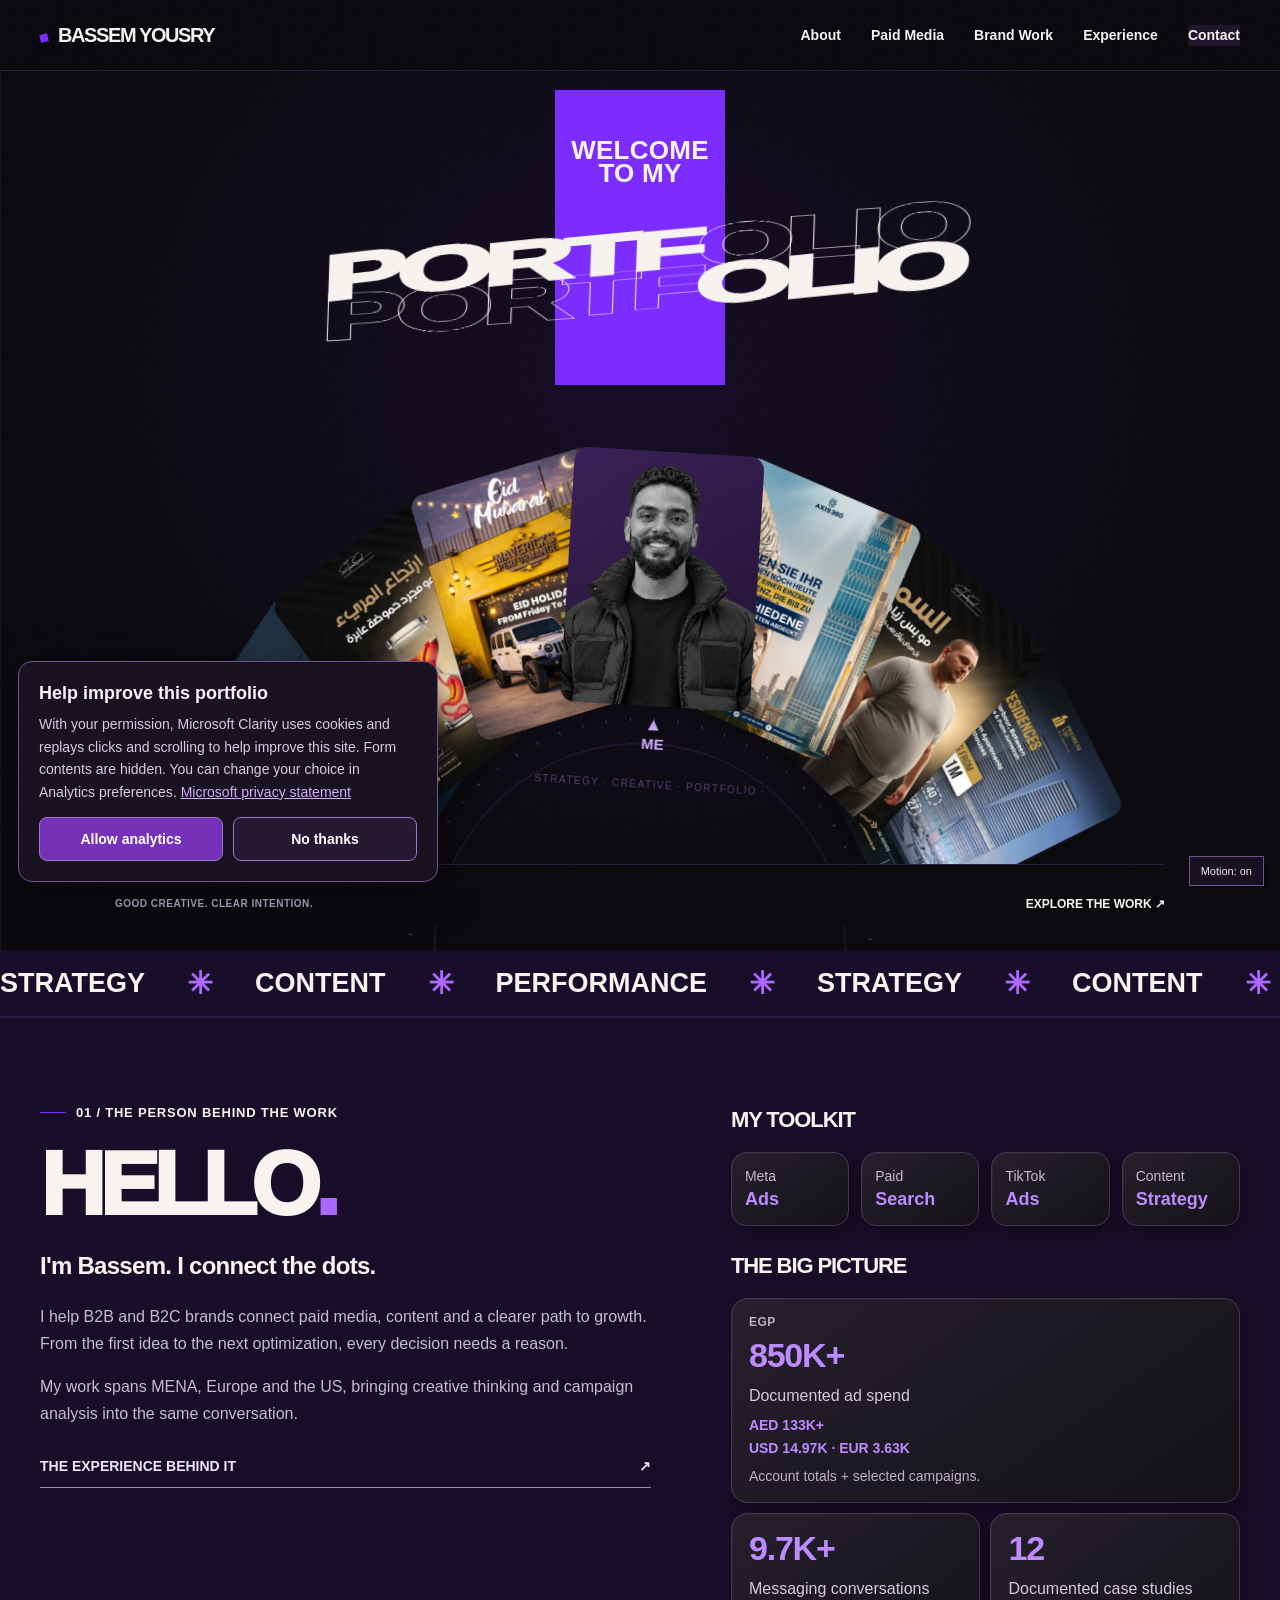
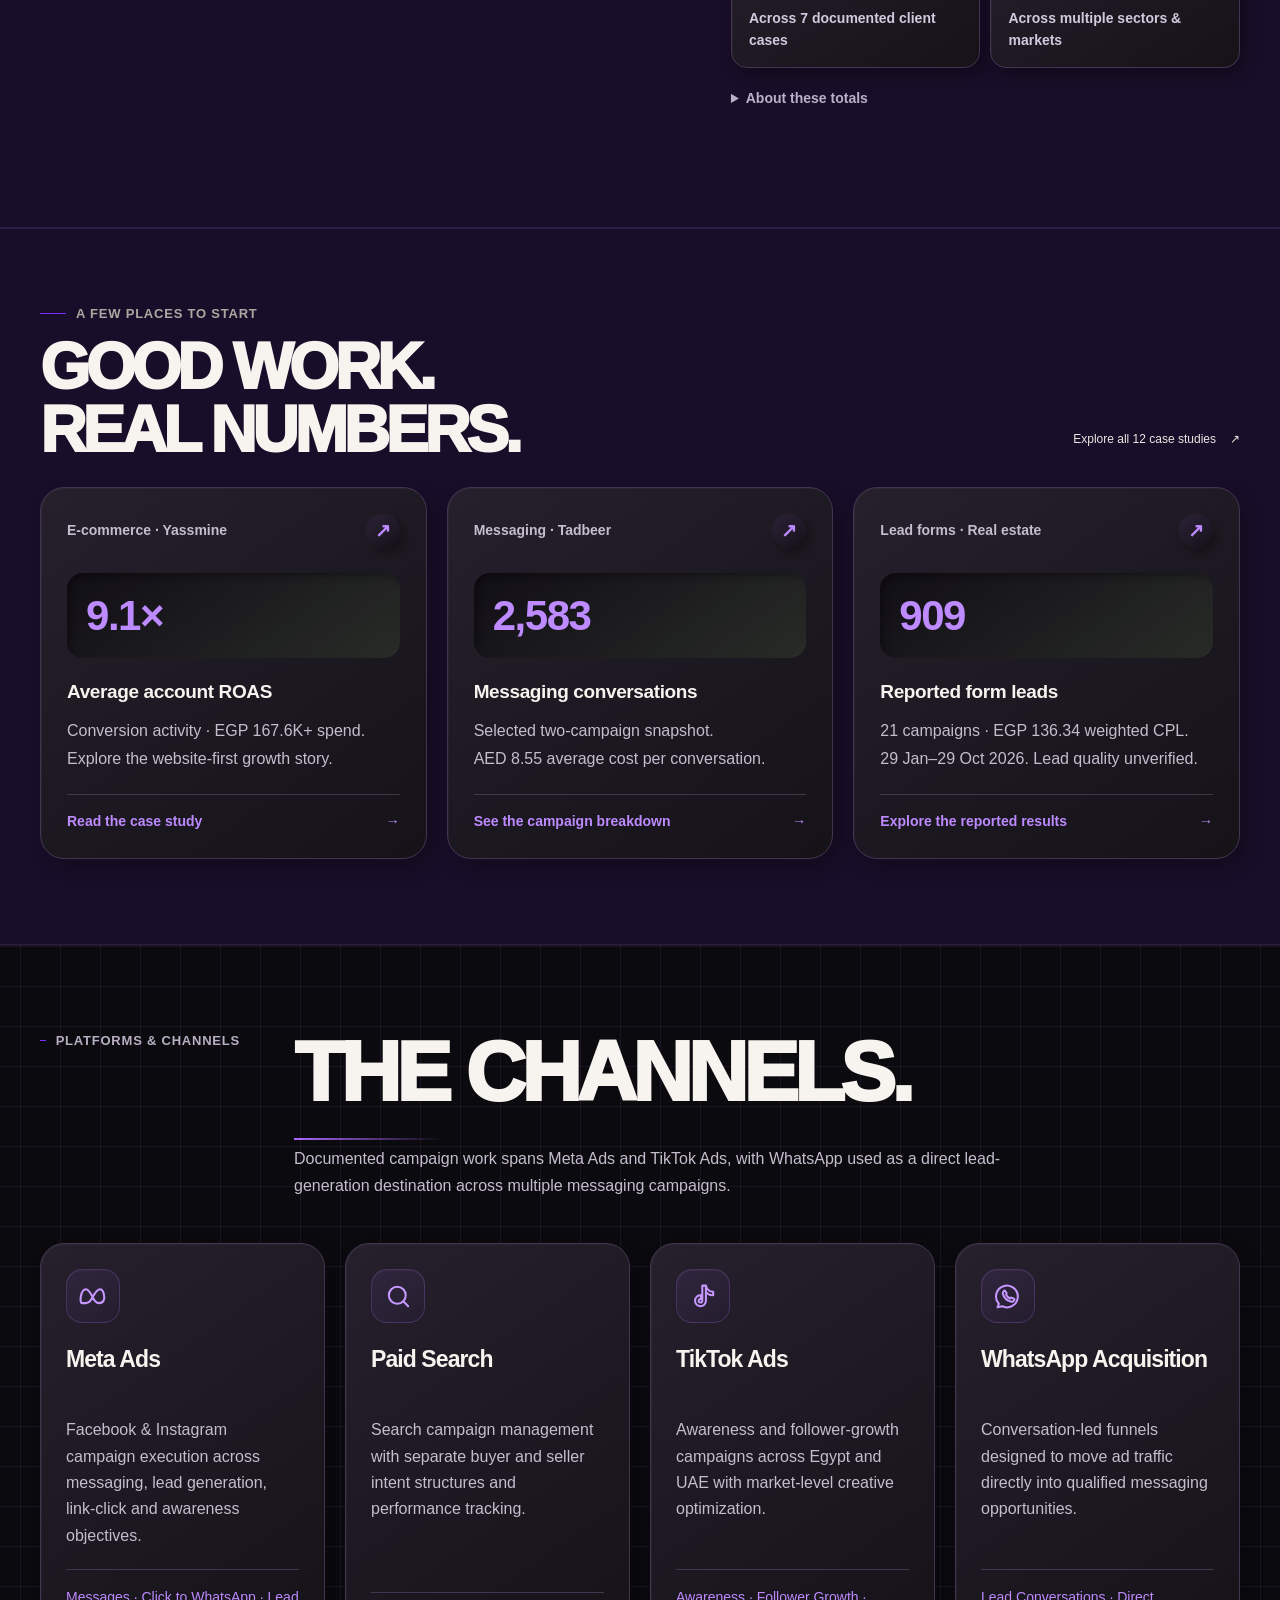
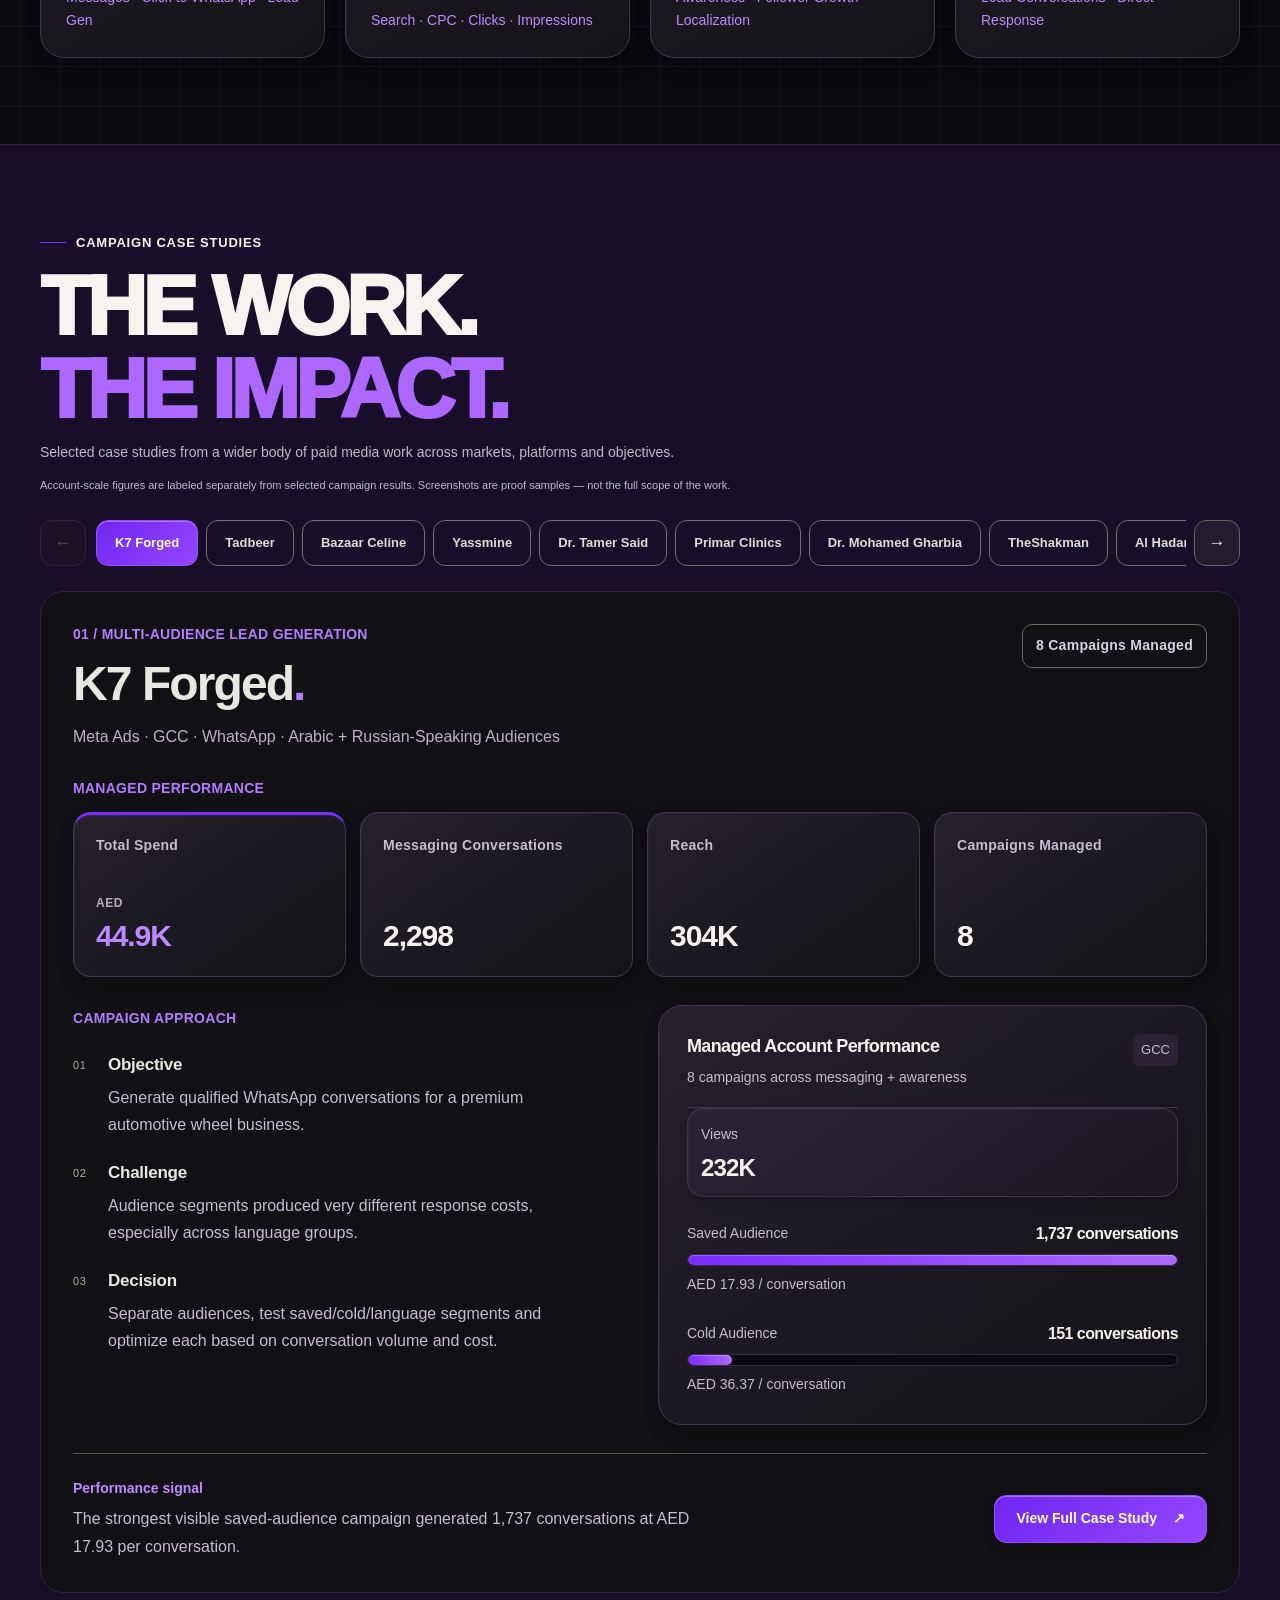
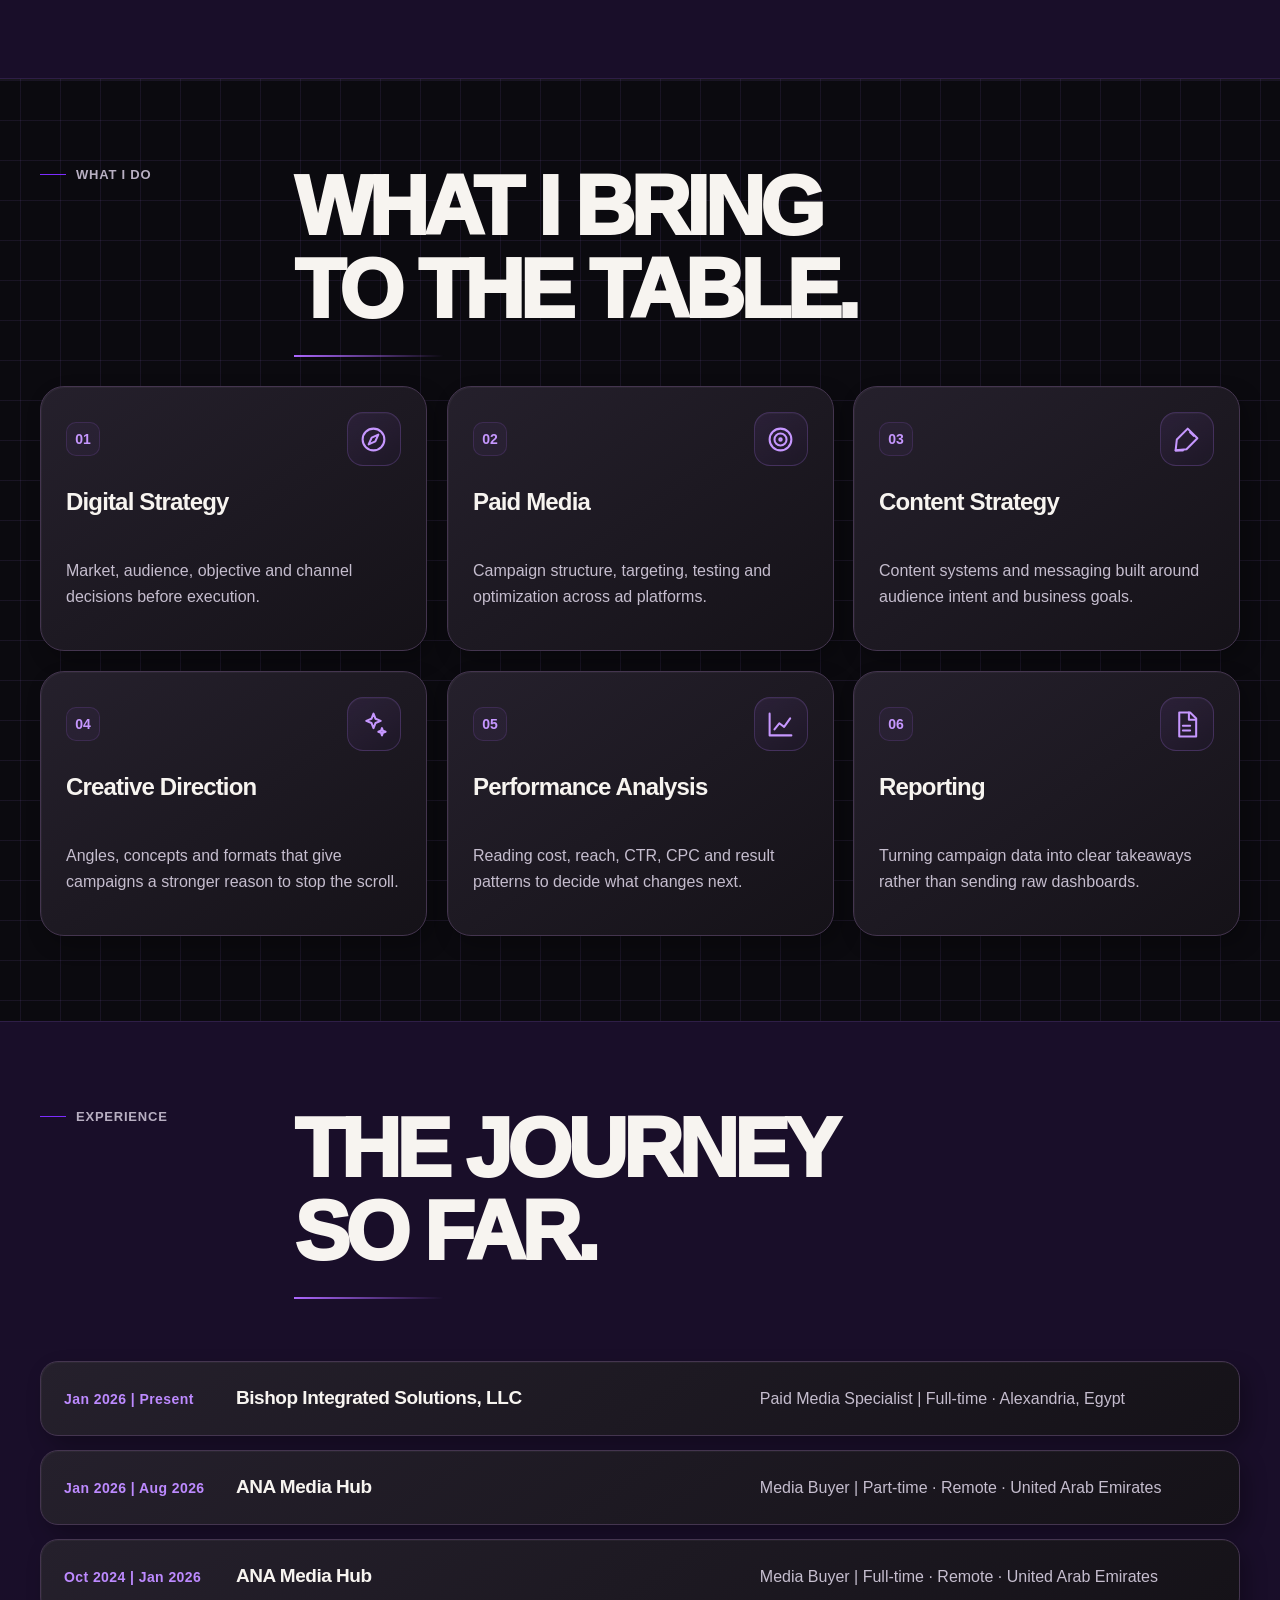
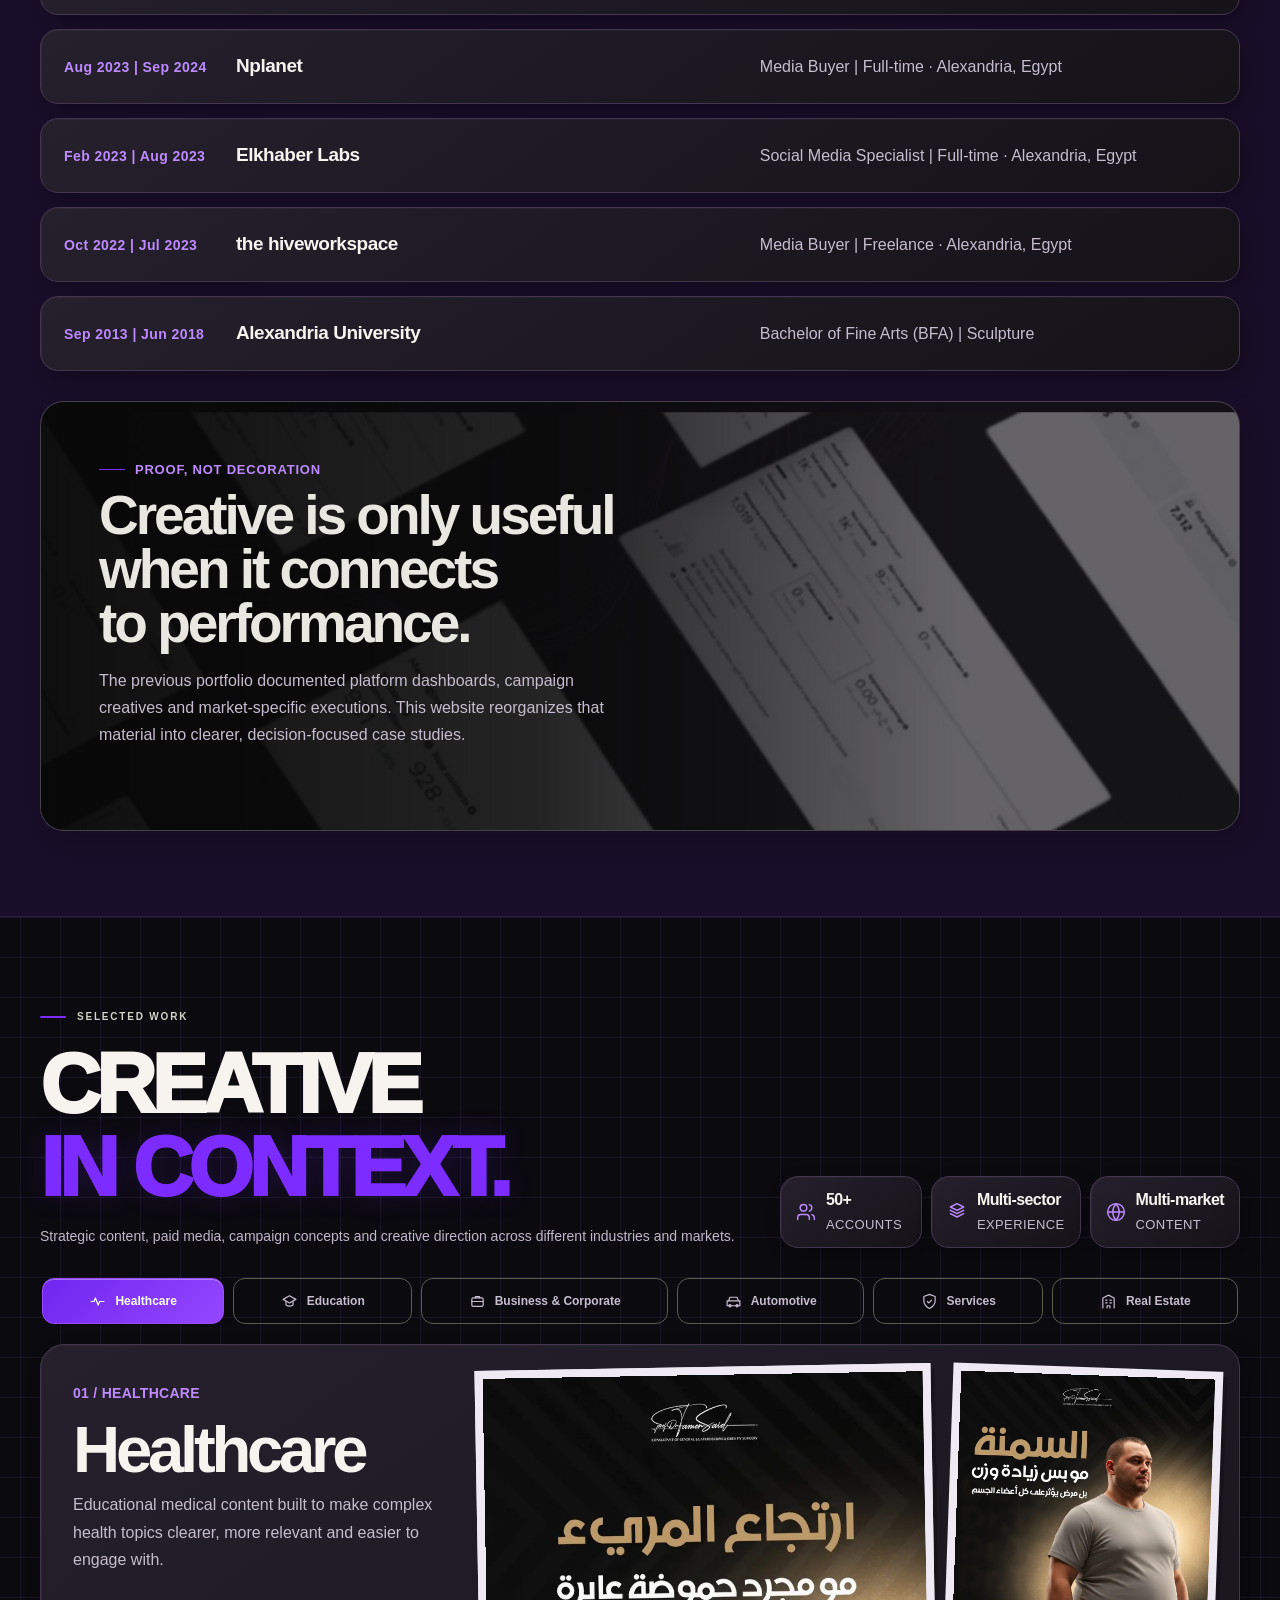
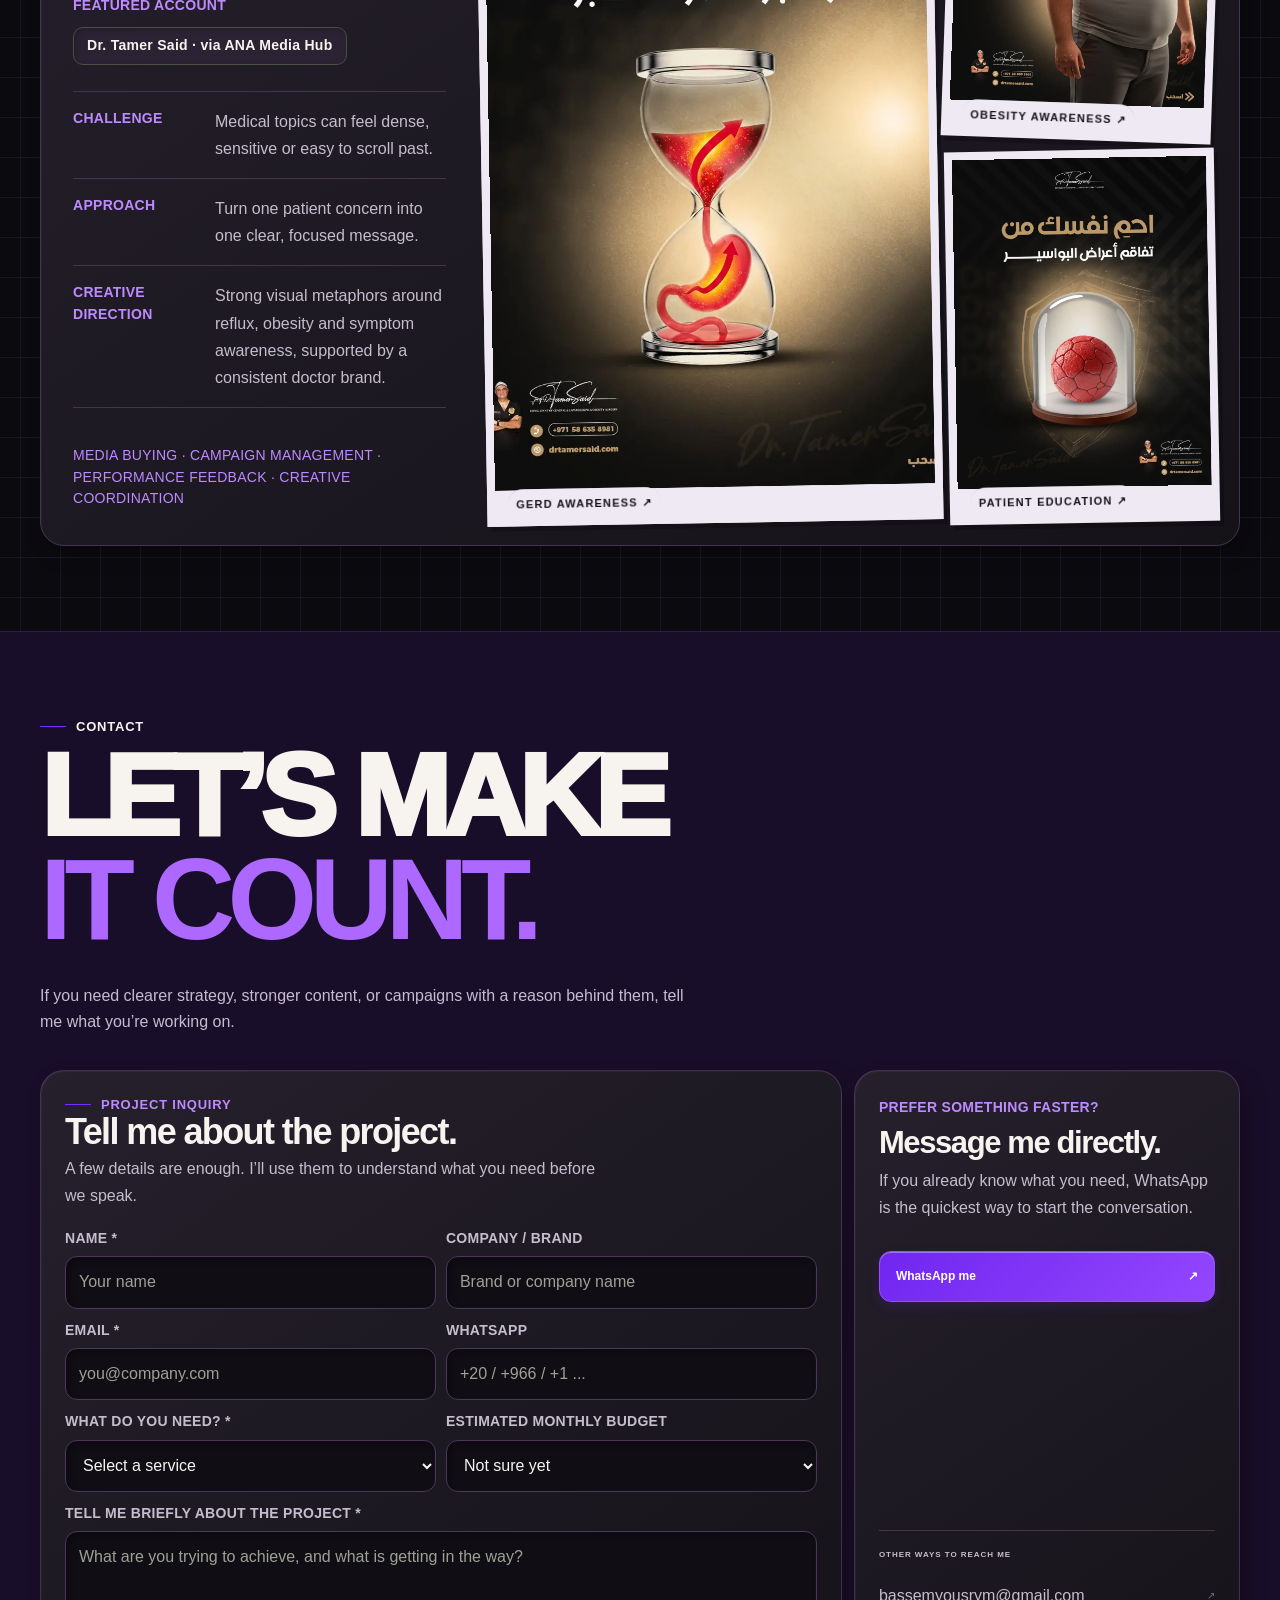
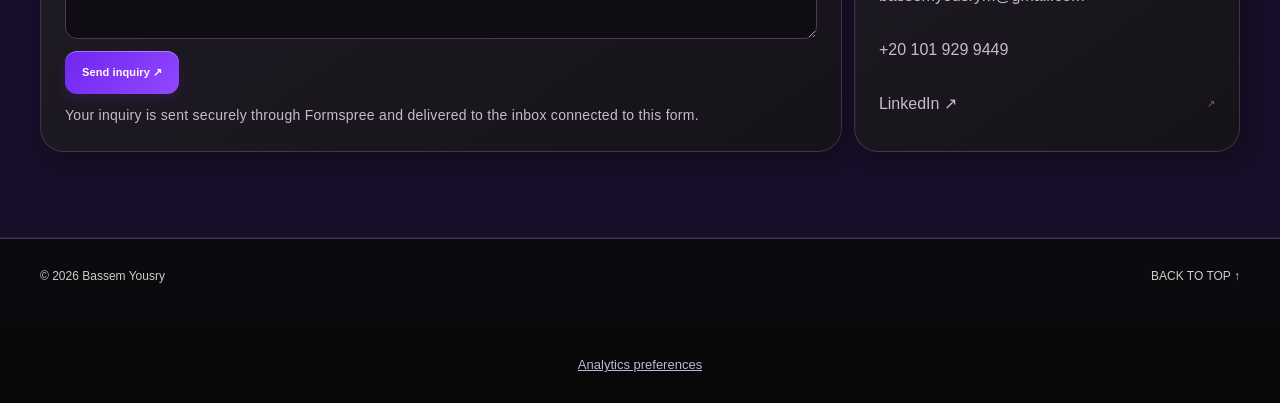
==== commit 118c4363: "Connect Clarity with opt-in analytics, masked forms and portfolio interaction events" ====
--- a/index.html
+++ b/index.html
@@ -23,7 +23,7 @@
 <meta name="twitter:description" content="Paid media and content strategy across MENA, Europe and the US market.">
 <meta name="twitter:image" content="https://bassemyousry1.github.io/Bassem-portfolio/assets/og-preview.jpg">
 <title>Bassem Yousry | Paid Media & Digital Marketing</title>
-<link rel="stylesheet" href="site-02070cc357.css">
+<link rel="stylesheet" href="site-86b788c9f6.css">
 </head>
 <body class="paper-portfolio fan-portfolio fan-intro-active">
 <a class="skip-link" href="#main-content">Skip to content</a>
@@ -837,7 +837,7 @@
     <p>If you need clearer strategy, stronger content, or campaigns with a reason behind them, tell me what you’re working on.</p>
 
     <div class="inquiry-shell">
-      <form
+      <form data-clarity-mask="true"
         id="projectInquiry"
         class="inquiry-form"
         action="https://formspree.io/f/xrpbpqge"
@@ -966,6 +966,13 @@
 
 
 
-<script src="site-c807f25cd6.js" defer></script>
+<button id="analyticsSettings" class="analytics-settings" type="button" hidden>Analytics preferences</button>
+<aside id="analyticsConsent" class="analytics-consent" aria-labelledby="analyticsConsentTitle" hidden>
+  <h2 id="analyticsConsentTitle">Help improve this portfolio</h2>
+  <p>With your permission, Microsoft Clarity uses cookies and replays clicks and scrolling to help improve this site. Form contents are hidden. You can change your choice in Analytics preferences. <a href="https://privacy.microsoft.com/privacystatement" target="_blank" rel="noopener noreferrer">Microsoft privacy statement</a></p>
+  <div class="analytics-actions"><button type="button" data-analytics-accept>Allow analytics</button><button type="button" data-analytics-decline>No thanks</button></div>
+</aside>
+
+<script src="site-c4946b0145.js" defer></script>
 </body>
 </html>
--- a/site-86b788c9f6.css
+++ b/site-86b788c9f6.css
@@ -0,0 +1,3662 @@
+:root{
+  --bg:#080808;--panel:#101011;--panel2:#151317;--text:#f7f4f0;--muted:#aaa5af;
+  --muted2:#7d7882;--line:#2a2730;--purple:#7c2cff;--purple2:#ad68ff;--purple3:#d3afff;
+  --max:1200px;--r:28px;--shadow:0 28px 80px rgba(0,0,0,.28)
+}
+*{box-sizing:border-box}
+html{scroll-behavior:smooth}
+body{margin:0;background:var(--bg);color:var(--text);font-family:Inter,Arial,Helvetica,sans-serif;line-height:1.55;overflow-x:hidden}
+a{color:inherit;text-decoration:none}
+.wrap{width:min(var(--max),calc(100% - 48px));margin:auto}
+.noise{position:fixed;inset:0;pointer-events:none;z-index:99;opacity:.028;background-image:url("data:image/svg+xml,%3Csvg xmlns='http://www.w3.org/2000/svg' width='140' height='140'%3E%3Cfilter id='n'%3E%3CfeTurbulence baseFrequency='.8' numOctaves='2' stitchTiles='stitch'/%3E%3C/filter%3E%3Crect width='100%25' height='100%25' filter='url(%23n)'/%3E%3C/svg%3E")}
+.gridfx{position:absolute;right:-3vw;top:8vh;width:min(44vw,560px);aspect-ratio:1;opacity:.16;background-image:linear-gradient(#7c2cff55 1px,transparent 1px),linear-gradient(90deg,#7c2cff55 1px,transparent 1px);background-size:23px 23px;transform:perspective(700px) rotateY(-22deg) rotateX(12deg) rotateZ(-5deg);mask-image:linear-gradient(to left,#000 30%,transparent 88%)}
+svg{display:block}
+.ico{width:18px;height:18px;stroke:currentColor;fill:none;stroke-width:1.8;stroke-linecap:round;stroke-linejoin:round}
+.ico.sm{width:15px;height:15px}
+.ico.lg{width:26px;height:26px}
+nav{position:fixed;top:0;left:0;right:0;z-index:50;background:rgba(8,8,8,.78);backdrop-filter:blur(18px);border-bottom:1px solid rgba(255,255,255,.06)}
+.nav{height:76px;display:flex;align-items:center;justify-content:space-between}
+.brand{font-weight:900;letter-spacing:-.045em;font-size:19px}
+.brand i{display:inline-block;width:8px;height:8px;border-radius:50%;background:var(--purple2);margin-right:10px;box-shadow:0 0 24px #7c2cff}
+.links{display:flex;gap:30px;color:#aaa7af;font-size:13px}
+.links a{position:relative;transition:.2s}
+.links a:after{content:"";position:absolute;left:0;right:100%;bottom:-7px;height:1px;background:var(--purple2);transition:.25s}
+.links a:hover{color:#fff}
+.links a:hover:after{right:0}
+.hero{min-height:100vh;position:relative;display:flex;align-items:center;padding:128px 0 82px;overflow:hidden}
+.hero:after{content:"";position:absolute;width:720px;height:720px;left:31%;top:14%;background:radial-gradient(circle,#7c2cff24,transparent 66%);filter:blur(12px)}
+.eyebrow{display:flex;align-items:center;gap:10px;font-size:12px;letter-spacing:.19em;text-transform:uppercase;color:#a29ca8}
+.dot{width:8px;height:8px;border-radius:50%;background:#9f5cff;box-shadow:0 0 18px #8f47ff}
+.hero h1{margin:22px 0 0;max-width:1030px;font-size:clamp(72px,9.2vw,132px);line-height:.84;letter-spacing:-.078em;font-weight:850;position:relative;z-index:2}
+.scribble{font-family:Georgia,serif;font-style:italic;font-weight:700;color:var(--purple2);display:inline-block;transform:rotate(-4deg);text-shadow:0 0 30px #7c2cff38}
+.hero-copy{position:relative;z-index:2;max-width:760px;font-size:clamp(18px,1.55vw,22px);line-height:1.6;color:#b0abb4;margin:34px 0 0}
+.actions{display:flex;gap:11px;flex-wrap:wrap;margin-top:34px;position:relative;z-index:2}
+.btn{display:inline-flex;align-items:center;justify-content:center;gap:9px;min-height:49px;padding:0 19px;border-radius:999px;border:1px solid #36323b;background:#0d0d0e;font-size:13px;font-weight:760;transition:.25s}
+.btn:hover{transform:translateY(-2px);border-color:#685a74;background:#121015}
+.primary{background:linear-gradient(135deg,#7c2cff,#9146ff);color:white;border-color:#8e42ff;box-shadow:0 13px 42px #7c2cff35}
+.stats{display:grid;grid-template-columns:repeat(3,1fr);gap:1px;background:var(--line);border:1px solid var(--line);border-radius:24px;overflow:hidden;margin-top:82px;position:relative;z-index:2;box-shadow:var(--shadow)}
+.stat{background:linear-gradient(160deg,#101011,#0c0c0d);padding:25px 27px}
+.stat b{display:block;font-size:40px;line-height:1;letter-spacing:-.055em}
+.stat span{display:block;margin-top:8px;font-size:11px;color:#89848e;text-transform:uppercase;letter-spacing:.14em}
+section{padding:122px 0;border-top:1px solid var(--line);position:relative}
+.head{display:grid;grid-template-columns:200px minmax(0,1fr);gap:54px;align-items:start;margin-bottom:54px}
+.kicker{display:flex;align-items:center;gap:10px;font-size:12px;color:#928c98;text-transform:uppercase;letter-spacing:.17em;padding-top:11px;white-space:nowrap}
+.kicker:before{content:"";width:26px;height:1px;background:linear-gradient(90deg,var(--purple2),#5b3a7c)}
+.head h2{margin:0;max-width:940px;font-size:clamp(50px,5.8vw,82px);line-height:.94;letter-spacing:-.064em;font-weight:760;text-wrap:balance}
+.subcopy{color:#a7a2ab;max-width:760px;margin:-23px 0 44px 254px;font-size:16px;line-height:1.7}
+.platforms{display:grid;grid-template-columns:repeat(4,1fr);gap:14px;counter-reset:platform}
+.platform{counter-increment:platform;position:relative;overflow:hidden;border:1px solid var(--line);border-radius:24px;background:linear-gradient(145deg,#141116,#0d0d0e 70%);padding:25px;min-height:245px;display:flex;flex-direction:column;justify-content:space-between;transition:.3s;box-shadow:0 12px 40px rgba(0,0,0,.1)}
+.platform:after{content:"0" counter(platform);position:absolute;right:18px;top:12px;font-size:52px;font-weight:900;line-height:1;color:#ffffff08;letter-spacing:-.08em}
+.platform:hover{transform:translateY(-5px);border-color:#4c4058;background:linear-gradient(145deg,#18131c,#0f0e11 72%)}
+.platform-icon{width:48px;height:48px;border:1px solid #463850;border-radius:15px;display:grid;place-items:center;color:var(--purple3);background:#160f1c;box-shadow:inset 0 0 24px #7c2cff0d}
+.platform h3{font-size:28px;line-height:1.05;letter-spacing:-.045em;margin:0 0 11px;font-weight:760}
+.platform p{margin:0;color:#a19ca6;font-size:14px;line-height:1.58}
+.platform small{display:block;color:#77717d;margin-top:19px;text-transform:uppercase;letter-spacing:.105em;font-size:10px;line-height:1.5}
+.metric-row{display:flex;flex-wrap:wrap;gap:8px;margin-top:19px}
+.pill{border:1px solid #403848;background:#120f17d9;border-radius:999px;padding:7px 10px;font-size:11px;color:#d0c9d5}
+.platform-pill{display:inline-flex;align-items:center;gap:7px}
+.campaign-note{margin:22px 0 0;color:#7d7781;font-size:11px;line-height:1.6}
+.split{display:grid;grid-template-columns:1.2fr .8fr;gap:68px;align-items:start}
+.bigcopy{font-size:clamp(32px,3.9vw,50px);line-height:1.11;letter-spacing:-.047em;margin:0;max-width:790px}
+.bigcopy em{color:#b879ff;font-family:Georgia,serif}
+.facts{border-top:1px solid var(--line)}
+.fact{display:flex;justify-content:space-between;gap:22px;padding:19px 0;border-bottom:1px solid var(--line);font-size:14px}
+.fact span:first-child{color:#827d87}
+.fact span:last-child{font-weight:650;text-align:right}
+.timeline{margin-top:62px}
+.job{display:grid;grid-template-columns:150px 1.1fr 1fr;gap:26px;border-top:1px solid var(--line);padding:25px 0;align-items:baseline}
+.job:last-child{border-bottom:1px solid var(--line)}
+.job .yr{color:#85808a;font-size:12px}
+.job b{font-size:21px;letter-spacing:-.025em}
+.job p{margin:0;color:#a19ca6;font-size:14px}
+.discipline{display:grid;grid-template-columns:repeat(3,1fr);gap:13px}
+.discipline>div{min-height:215px;border:1px solid var(--line);border-radius:22px;background:linear-gradient(150deg,#121013,#0d0d0e);padding:22px;display:flex;flex-direction:column;justify-content:space-between;transition:.3s}
+.discipline>div:hover{transform:translateY(-4px);border-color:#493d54}
+.discipline .top{display:flex;justify-content:space-between;align-items:start;color:#837b89;font-size:12px}
+.discipline .iconbox{width:44px;height:44px;border:1px solid #403548;border-radius:13px;display:grid;place-items:center;color:#c29aff;background:#150f19}
+.discipline b{font-size:24px;line-height:1.08;letter-spacing:-.035em}
+.discipline p{color:#928d97;font-size:13px;line-height:1.58;margin:9px 0 0}
+.recent{display:grid;grid-template-columns:repeat(2,1fr);gap:14px}
+.recent article{position:relative;overflow:hidden;border:1px solid var(--line);border-radius:24px;padding:27px;background:linear-gradient(150deg,#141116,#0d0d0e 74%);min-height:230px;transition:.3s}
+.recent article:after{content:"";position:absolute;width:150px;height:150px;right:-75px;bottom:-85px;border-radius:50%;background:radial-gradient(circle,#7c2cff25,transparent 68%)}
+.recent article:hover{transform:translateY(-4px);border-color:#493f52}
+.recent small{color:#aa68ff;text-transform:uppercase;letter-spacing:.13em;font-size:10px}
+.recent h3{font-size:31px;line-height:1.06;margin:30px 0 11px;letter-spacing:-.045em;max-width:440px}
+.recent p{color:#a29da7;margin:0;font-size:14px;line-height:1.6;max-width:510px}
+.proof{margin-top:20px;border-radius:28px;overflow:hidden;border:1px solid var(--line);position:relative;min-height:430px;box-shadow:var(--shadow)}
+.proof img{width:100%;height:100%;position:absolute;object-fit:cover;opacity:.5;filter:saturate(.7)}
+.proof:after{content:"";position:absolute;inset:0;background:linear-gradient(90deg,#080808f2 0,#080808c7 42%,#08080848 77%)}
+.proof-copy{position:relative;z-index:2;max-width:650px;padding:58px}
+.proof-copy h3{font-size:clamp(40px,4.3vw,56px);line-height:.99;letter-spacing:-.055em;margin:8px 0 16px;text-wrap:balance}
+.proof-copy p{color:#b4afb8;font-size:15px;line-height:1.65;max-width:570px}
+.work-shot{
+  position:relative;
+  border:0;
+  padding:0;
+  border-radius:19px;
+  overflow:hidden;
+  background:#151515;
+  cursor:zoom-in;
+  min-width:0;
+  color:white;
+  isolation:isolate
+}
+.work-shot.main{
+  grid-column:1;
+  grid-row:1 / 3
+}
+.work-shot:nth-child(2){
+  grid-column:2;
+  grid-row:1 / 3
+}
+.work-shot:nth-child(3){
+  grid-column:3;
+  grid-row:1
+}
+.work-shot:nth-child(4){
+  grid-column:3;
+  grid-row:2
+}
+.work-shot img{
+  width:100%;
+  height:100%;
+  object-fit:cover;
+  display:block;
+  transition:transform .58s cubic-bezier(.2,.7,.2,1),filter .4s ease;
+  will-change:transform
+}
+.work-shot:after{
+  content:"";
+  position:absolute;
+  inset:0;
+  background:linear-gradient(to top,rgba(6,6,7,.75),transparent 45%);
+  opacity:.26;
+  transition:.3s;
+  pointer-events:none
+}
+.work-shot:hover img{transform:scale(1.055)}
+.work-shot:hover:after{opacity:.54}
+.shot-label{
+  position:absolute;
+  z-index:2;
+  left:14px;
+  bottom:13px;
+  font-size:10px;
+  text-transform:uppercase;
+  letter-spacing:.11em;
+  color:#f0e9f8;
+  opacity:0;
+  transform:translateY(6px);
+  transition:.28s
+}
+.work-shot:hover .shot-label{opacity:1;transform:none}
+.work-shot:focus-visible{
+  outline:2px solid var(--purple2);
+  outline-offset:3px
+}
+@keyframes brandShotIn{
+  from{opacity:0;transform:translateY(22px) scale(.97);filter:blur(3px)}
+  to{opacity:1;transform:none;filter:none}
+}
+.image-lightbox{
+  position:fixed;
+  inset:0;
+  z-index:160;
+  display:none;
+  place-items:center;
+  padding:26px;
+  background:rgba(4,4,5,.91);
+  backdrop-filter:blur(15px)
+}
+.image-lightbox.open{display:grid}
+.lightbox-shell{
+  width:min(1050px,100%);
+  display:grid;
+  grid-template-columns:48px minmax(0,1fr) 48px;
+  align-items:center;
+  gap:14px
+}
+.lightbox-stage{
+  position:relative;
+  min-height:min(76vh,850px);
+  border:1px solid #302b36;
+  border-radius:24px;
+  overflow:hidden;
+  background:#09090a;
+  box-shadow:0 40px 120px rgba(0,0,0,.55);
+  display:grid;
+  place-items:center
+}
+.lightbox-stage img{
+  max-width:100%;
+  max-height:76vh;
+  width:auto;
+  height:auto;
+  object-fit:contain;
+  animation:lightboxImage .28s ease both
+}
+@keyframes lightboxImage{
+  from{opacity:.25;transform:scale(.985)}
+  to{opacity:1;transform:none}
+}
+.lb-close{
+  position:absolute;
+  right:14px;
+  top:14px;
+  z-index:3;
+  width:42px;
+  height:42px;
+  border-radius:50%;
+  border:1px solid #3e3746;
+  background:#0d0c0fe8;
+  color:#fff;
+  cursor:pointer;
+  font-size:18px
+}
+.lb-caption{
+  position:absolute;
+  z-index:2;
+  left:17px;
+  bottom:15px;
+  padding:8px 11px;
+  border-radius:999px;
+  background:#0b0a0dcc;
+  border:1px solid #3a3341;
+  color:#d9d1df;
+  font-size:10px;
+  text-transform:uppercase;
+  letter-spacing:.11em
+}
+.lb-nav{
+  width:48px;
+  height:48px;
+  border-radius:50%;
+  border:1px solid #39333f;
+  background:#101012;
+  color:#fff;
+  cursor:pointer;
+  transition:.2s;
+  font-size:21px
+}
+.lb-nav:hover{border-color:#745b85;background:#17131a;transform:scale(1.05)}
+@media(max-width:620px){
+.work-shot.main{grid-column:1/3;grid-row:1}
+.work-shot:nth-child(2){grid-column:1;grid-row:2/4}
+.work-shot:nth-child(3){grid-column:2;grid-row:2}
+.work-shot:nth-child(4){grid-column:2;grid-row:3}
+.lightbox-shell{grid-template-columns:1fr}
+.lb-nav{
+    position:absolute;
+    z-index:4;
+    top:50%;
+    transform:translateY(-50%)
+  }
+.lb-nav:hover{transform:translateY(-50%) scale(1.05)}
+#lbPrev{left:8px}
+#lbNext{right:8px}
+.image-lightbox{padding:12px}
+}
+.contact{min-height:76vh;display:flex;align-items:center}
+.contact h2{font-size:clamp(62px,8.2vw,112px);line-height:.86;letter-spacing:-.078em;margin:8px 0 0;max-width:1050px;text-wrap:balance}
+.contact p{color:#b1acb5;max-width:650px;margin:31px 0 0;font-size:17px;line-height:1.65}
+.contact-grid{display:grid;grid-template-columns:repeat(3,1fr);gap:12px;margin-top:37px}
+.contact-card{display:flex;align-items:center;gap:14px;border:1px solid var(--line);border-radius:20px;background:linear-gradient(145deg,#111012,#0d0d0e);padding:18px;transition:.25s}
+.contact-card:hover{transform:translateY(-3px);border-color:#51445a;background:#151118}
+.contact-icon{width:47px;height:47px;border-radius:14px;border:1px solid #44364c;background:#170f1c;display:grid;place-items:center;color:#c49cff;flex:0 0 auto}
+.contact-card small{display:block;color:#7d7681;text-transform:uppercase;letter-spacing:.11em;font-size:9px}
+.contact-card b{display:block;font-size:14px;margin-top:3px;word-break:break-word}
+footer{padding:28px 0 42px;color:#77737b;font-size:12px}
+.foot{display:flex;justify-content:space-between;gap:16px;flex-wrap:wrap}
+.scroll-progress{
+  position:fixed;top:0;left:0;right:0;height:2px;z-index:120;
+  pointer-events:none;background:transparent
+}
+.scroll-progress span{
+  display:block;height:100%;width:100%;
+  background:linear-gradient(90deg,var(--purple),var(--purple3));
+  transform:scaleX(0);transform-origin:left center;
+  box-shadow:0 0 16px #7c2cff80;
+  will-change:transform
+}
+nav{transition:height .28s ease,background .28s ease,border-color .28s ease,transform .28s ease}
+nav.scrolled{background:rgba(8,8,8,.92);border-bottom-color:rgba(173,104,255,.16)}
+nav.scrolled .nav{height:66px}
+.hero-in{
+  opacity:0;
+  transform:translate3d(0,28px,0);
+  filter:blur(7px);
+  animation:heroEnter .82s cubic-bezier(.2,.7,.2,1) forwards;
+  will-change:transform,opacity,filter
+}
+.hero-in-1{animation-delay:.12s}
+.hero-in-2{animation-delay:.22s}
+.hero-in-3{animation-delay:.36s}
+.hero-in-4{animation-delay:.48s}
+.hero-in-5{animation-delay:.60s}
+@keyframes heroEnter{
+  to{opacity:1;transform:translate3d(0,0,0);filter:blur(0)}
+}
+.scribble{
+  position:relative;
+  animation:scribbleFloat 5s ease-in-out 1.1s infinite alternate
+}
+@keyframes scribbleFloat{
+  from{transform:rotate(-4deg) translateY(0)}
+  to{transform:rotate(-2.5deg) translateY(-4px)}
+}
+.gridfx{
+  --grid-y:0px;
+  --grid-r:-5deg;
+  transform:
+    translate3d(0,var(--grid-y),0)
+    perspective(700px) rotateY(-22deg) rotateX(12deg) rotateZ(var(--grid-r));
+  will-change:transform
+}
+.reveal{
+  --reveal-x:0px;
+  --reveal-y:34px;
+  --reveal-scale:.985;
+  --reveal-delay:0ms;
+  opacity:0;
+  transform:translate3d(var(--reveal-x),var(--reveal-y),0) scale(var(--reveal-scale));
+  filter:blur(5px);
+  transition:
+    opacity .78s cubic-bezier(.2,.7,.2,1) var(--reveal-delay),
+    transform .78s cubic-bezier(.2,.7,.2,1) var(--reveal-delay),
+    filter .78s ease var(--reveal-delay);
+  will-change:transform,opacity,filter
+}
+.reveal.from-left{--reveal-x:-38px;--reveal-y:8px}
+.reveal.from-right{--reveal-x:38px;--reveal-y:8px}
+.reveal.zoom-in{--reveal-y:18px;--reveal-scale:.95}
+.reveal.show{
+  opacity:1;
+  transform:translate3d(0,0,0) scale(1);
+  filter:blur(0)
+}
+.head h2{
+  position:relative
+}
+.head h2:after{
+  content:"";
+  display:block;
+  width:min(150px,30%);
+  height:2px;
+  margin-top:24px;
+  background:linear-gradient(90deg,var(--purple2),transparent);
+  transform:scaleX(0);
+  transform-origin:left;
+  transition:transform .8s cubic-bezier(.2,.7,.2,1) .22s
+}
+.head.show h2:after{transform:scaleX(1)}
+.platform,.discipline>div,.recent article,.contact-card{
+  backface-visibility:hidden
+}
+.platform.show .platform-icon,
+.discipline>div.show .iconbox{
+  animation:iconPop .55s cubic-bezier(.2,.85,.25,1.25) both;
+  animation-delay:calc(var(--reveal-delay) + 150ms)
+}
+@keyframes iconPop{
+  from{transform:scale(.72) rotate(-8deg);opacity:.25}
+  to{transform:scale(1) rotate(0);opacity:1}
+}
+@keyframes pillIn{
+  from{opacity:0;transform:translateY(8px) scale(.96)}
+  to{opacity:1;transform:none}
+}
+.timeline.show .job{
+  opacity:0;
+  animation:jobIn .58s cubic-bezier(.2,.7,.2,1) forwards
+}
+.timeline.show .job:nth-child(1){animation-delay:.10s}
+.timeline.show .job:nth-child(2){animation-delay:.17s}
+.timeline.show .job:nth-child(3){animation-delay:.24s}
+.timeline.show .job:nth-child(4){animation-delay:.31s}
+.timeline.show .job:nth-child(5){animation-delay:.38s}
+@keyframes jobIn{
+  from{opacity:0;transform:translateX(-20px)}
+  to{opacity:1;transform:none}
+}
+.proof img{
+  --proof-y:0px;
+  transform:translate3d(0,var(--proof-y),0) scale(1.055);
+  will-change:transform
+}
+.contact-card{
+  position:relative;
+  overflow:hidden
+}
+.contact-card:after{
+  content:"";
+  position:absolute;inset:-1px;
+  background:linear-gradient(100deg,transparent 35%,rgba(173,104,255,.10),transparent 65%);
+  transform:translateX(-120%);
+  transition:transform .7s ease;
+  pointer-events:none
+}
+.contact-card:hover:after{transform:translateX(120%)}
+@media (prefers-reduced-motion: reduce){
+html{scroll-behavior:auto}
+*,*::before,*::after{
+    animation-duration:.001ms !important;
+    animation-iteration-count:1 !important;
+    transition-duration:.001ms !important;
+    scroll-behavior:auto !important
+  }
+.hero-in,.reveal{opacity:1 !important;transform:none !important;filter:none !important}
+.gridfx,.proof img{transform:none !important}
+.scroll-progress{display:none}
+}
+.custom-case[hidden]{display:none}
+.custom-case{margin-top:30px}
+.y-hero{
+  border:1px solid #3a3040;
+  border-radius:24px;
+  padding:28px;
+  background:
+    radial-gradient(circle at 100% 0,rgba(157,72,255,.16),transparent 35%),
+    linear-gradient(145deg,#0c0a0e,#111014);
+}
+.y-hero p{
+  margin:0;
+  max-width:830px;
+  color:#bdb6c2;
+  font-size:16px;
+  line-height:1.72
+}
+.y-role{
+  display:flex;
+  flex-wrap:wrap;
+  gap:7px;
+  margin-top:22px
+}
+.y-role span{
+  padding:7px 10px;
+  border-radius:999px;
+  border:1px solid #44384b;
+  color:#c9b6d3;
+  background:#151119;
+  font-size:10px;
+  text-transform:uppercase;
+  letter-spacing:.09em
+}
+.y-metrics{
+  display:grid;
+  grid-template-columns:repeat(4,1fr);
+  gap:10px;
+  margin-top:12px
+}
+.y-metric{
+  border:1px solid #352e39;
+  border-radius:19px;
+  background:#0b0a0c;
+  padding:20px
+}
+.y-metric b{
+  display:block;
+  font-size:clamp(25px,3vw,38px);
+  line-height:1;
+  letter-spacing:-.05em;
+  color:#f6f1f8
+}
+.y-metric b em{color:#ae68ff;font-style:normal}
+.y-metric span{
+  display:block;
+  margin-top:8px;
+  color:#8f8795;
+  font-size:10px;
+  line-height:1.45;
+  text-transform:uppercase;
+  letter-spacing:.105em
+}
+.y-note{
+  margin:10px 3px 0;
+  color:#716a76;
+  font-size:10px;
+  line-height:1.5
+}
+.y-grid{
+  display:grid;
+  grid-template-columns:1fr 1fr;
+  gap:12px;
+  margin-top:12px
+}
+.y-block{
+  border:1px solid #322d35;
+  border-radius:20px;
+  background:#0c0c0e;
+  padding:23px
+}
+.y-block small{
+  display:block;
+  color:#a968ff;
+  text-transform:uppercase;
+  letter-spacing:.14em;
+  font-size:10px;
+  margin-bottom:11px
+}
+.y-block h4{
+  margin:0 0 9px;
+  font-size:23px;
+  line-height:1.05;
+  letter-spacing:-.035em
+}
+.y-block p{
+  margin:0;
+  color:#aaa4af;
+  font-size:13px;
+  line-height:1.7
+}
+.y-funnel{
+  margin-top:12px;
+  display:grid;
+  grid-template-columns:repeat(5,1fr);
+  border:1px solid #382f3e;
+  border-radius:20px;
+  overflow:hidden;
+  background:#0c0a0e
+}
+.y-step{
+  position:relative;
+  padding:19px 14px;
+  min-height:102px;
+  border-right:1px solid #302a34
+}
+.y-step:last-child{border-right:0}
+.y-step b{
+  display:block;
+  color:#f2ecf5;
+  font-size:13px;
+  line-height:1.28
+}
+.y-step span{
+  display:block;
+  color:#756e79;
+  font-size:9px;
+  text-transform:uppercase;
+  letter-spacing:.1em;
+  margin-bottom:9px
+}
+.y-step:not(:last-child):after{
+  content:"→";
+  position:absolute;
+  right:-9px;
+  top:40px;
+  z-index:2;
+  width:18px;
+  height:18px;
+  border-radius:50%;
+  display:grid;
+  place-items:center;
+  background:#6f31a6;
+  color:white;
+  font-size:11px
+}
+.y-campaign-head{
+  display:flex;
+  align-items:end;
+  justify-content:space-between;
+  gap:20px;
+  margin:32px 0 12px
+}
+.y-campaign-head h4{
+  margin:0;
+  font-size:28px;
+  letter-spacing:-.04em
+}
+.y-campaign-head p{
+  margin:0;
+  max-width:460px;
+  color:#817986;
+  font-size:11px;
+  line-height:1.5;
+  text-align:right
+}
+.y-campaigns{
+  display:grid;
+  grid-template-columns:repeat(3,1fr);
+  gap:10px
+}
+.y-campaign{
+  border:1px solid #352d3a;
+  border-radius:20px;
+  padding:21px;
+  background:linear-gradient(150deg,#111013,#0b0a0d)
+}
+.y-campaign small{
+  color:#8a7e90;
+  font-size:9px;
+  text-transform:uppercase;
+  letter-spacing:.1em
+}
+.y-campaign h5{
+  margin:10px 0 15px;
+  font-size:19px;
+  line-height:1.1;
+  letter-spacing:-.03em
+}
+.y-campaign .big{
+  display:flex;
+  align-items:baseline;
+  gap:5px;
+  margin-top:7px
+}
+.y-campaign .big b{
+  font-size:32px;
+  line-height:1;
+  letter-spacing:-.05em;
+  color:#f2edf4
+}
+.y-campaign .big span{font-size:10px;color:#887e8d}
+.y-campaign .roas{color:#b570ff!important}
+.y-proof{
+  display:grid;
+  grid-template-columns:1fr;
+  gap:9px;
+  margin-top:12px
+}
+.y-proof figure{
+  margin:0;
+  border:1px solid #332d36;
+  border-radius:17px;
+  overflow:hidden;
+  background:#f6f8fa
+}
+.y-proof img{
+  display:block;
+  width:100%;
+  height:auto
+}
+.y-proof figcaption{
+  padding:11px 13px;
+  background:#0d0c0e;
+  color:#958d9b;
+  font-size:10px;
+  line-height:1.45;
+  text-transform:uppercase;
+  letter-spacing:.08em
+}
+.y-impact{
+  margin-top:12px;
+  border:1px solid #513a5f;
+  border-radius:22px;
+  padding:26px;
+  background:
+    radial-gradient(circle at 10% 0,rgba(169,88,255,.14),transparent 35%),
+    #100d12
+}
+.y-impact small{
+  color:#b16bff;
+  text-transform:uppercase;
+  letter-spacing:.14em;
+  font-size:10px
+}
+.y-impact h4{
+  margin:11px 0 8px;
+  font-size:clamp(28px,4vw,45px);
+  line-height:1;
+  letter-spacing:-.05em;
+  max-width:800px
+}
+.y-impact p{
+  max-width:820px;
+  margin:0;
+  color:#aaa3ae;
+  font-size:14px;
+  line-height:1.7
+}
+.y-link{
+  display:inline-flex;
+  margin-top:18px;
+  padding:11px 14px;
+  border-radius:999px;
+  background:var(--purple);
+  color:white;
+  font-size:11px;
+  font-weight:800
+}
+@media(max-width:760px){
+.y-metrics,.y-grid,.y-campaigns{grid-template-columns:1fr 1fr}
+.y-funnel{grid-template-columns:1fr}
+.y-step{border-right:0;border-bottom:1px solid #302a34;min-height:auto}
+.y-step:last-child{border-bottom:0}
+.y-step:not(:last-child):after{content:"↓";right:16px;top:auto;bottom:-9px}
+}
+@media(max-width:560px){
+.y-metrics,.y-grid,.y-campaigns{grid-template-columns:1fr}
+.y-hero{padding:21px}
+.y-campaign-head{align-items:flex-start;flex-direction:column}
+.y-campaign-head p{text-align:left}
+}
+section{padding:78px 0}
+.hero{min-height:76vh}
+.hero-bottom{margin-top:44px}
+.section-head,.head{margin-bottom:34px}
+.services,.platforms{gap:10px}
+.timeline .job{padding:18px 0}
+.contact{min-height:52vh}
+.platform{min-height:150px;padding:17px}
+.platform h3{font-size:20px}
+.timeline.compact-timeline{
+  max-height:520px;
+  overflow:auto;
+  padding-right:8px;
+  scrollbar-width:thin;
+}
+.timeline.compact-timeline::-webkit-scrollbar{width:7px}
+.timeline.compact-timeline::-webkit-scrollbar-thumb{
+  background:#302934;
+  border-radius:20px
+}
+.modal-panel{max-height:88vh}
+.about-grid{gap:48px}
+.process-card{min-height:205px}
+.process-card .num{margin-bottom:34px}
+@media(max-width:920px){
+section{padding:64px 0}
+.hero{min-height:72vh}
+.timeline.compact-timeline{max-height:none;overflow:visible;padding-right:0}
+}
+@media(max-width:560px){
+section{padding:54px 0}
+}
+.inquiry-shell{
+  display:grid;
+  grid-template-columns:minmax(0,1.35fr) minmax(280px,.65fr);
+  gap:12px;
+  margin-top:34px;
+  align-items:stretch
+}
+.inquiry-form{
+  border:1px solid #342c39;
+  border-radius:24px;
+  padding:24px;
+  background:
+    radial-gradient(circle at 100% 0,rgba(154,72,255,.10),transparent 34%),
+    #0c0b0e
+}
+.inquiry-form-head{
+  display:flex;
+  justify-content:space-between;
+  align-items:flex-start;
+  gap:20px;
+  margin-bottom:18px
+}
+.inquiry-form-head h3{
+  margin:0;
+  font-size:clamp(25px,3vw,36px);
+  line-height:1;
+  letter-spacing:-.045em
+}
+.inquiry-form-head p{
+  margin:6px 0 0;
+  max-width:540px;
+  color:#958d9a;
+  font-size:12px;
+  line-height:1.55
+}
+.form-grid{
+  display:grid;
+  grid-template-columns:1fr 1fr;
+  gap:10px
+}
+.field{display:flex;flex-direction:column;gap:7px}
+.field.full{grid-column:1/-1}
+.field label{
+  color:#a79eab;
+  font-size:9px;
+  font-weight:800;
+  text-transform:uppercase;
+  letter-spacing:.11em
+}
+.field input,
+.field select,
+.field textarea{
+  width:100%;
+  border:1px solid #312a35;
+  border-radius:13px;
+  background:#111014;
+  color:#f5f1f6;
+  padding:12px 13px;
+  outline:none;
+  font:inherit;
+  font-size:12px;
+  transition:border-color .2s ease,box-shadow .2s ease,background .2s ease
+}
+.field textarea{min-height:108px;resize:vertical}
+.field input::placeholder,
+.field textarea::placeholder{color:#635d67}
+.field input:focus,
+.field select:focus,
+.field textarea:focus{
+  border-color:#76518a;
+  box-shadow:0 0 0 3px rgba(157,82,255,.08);
+  background:#141117
+}
+.field select{appearance:auto}
+.field option{background:#111014;color:#f5f1f6}
+.form-actions{
+  display:flex;
+  align-items:center;
+  gap:12px;
+  margin-top:12px;
+  flex-wrap:wrap
+}
+.submit-btn{
+  border:0;
+  cursor:pointer;
+  display:inline-flex;
+  align-items:center;
+  justify-content:center;
+  gap:8px;
+  min-height:43px;
+  padding:0 17px;
+  border-radius:999px;
+  background:var(--purple);
+  color:#fff;
+  font-weight:800;
+  font-size:11px;
+  letter-spacing:.01em;
+  transition:transform .2s ease,filter .2s ease
+}
+.submit-btn:hover{transform:translateY(-2px);filter:brightness(1.08)}
+.submit-btn:disabled{opacity:.55;cursor:not-allowed;transform:none}
+.form-status{
+  min-height:18px;
+  color:#968e9b;
+  font-size:11px
+}
+.form-status.success{color:#c4f1cb}
+.form-status.error{color:#ffb7c1}
+.quick-contact{
+  border:1px solid #3a2e42;
+  border-radius:24px;
+  padding:24px;
+  background:
+    radial-gradient(circle at 0 0,rgba(157,82,255,.16),transparent 40%),
+    #100d12;
+  display:flex;
+  flex-direction:column;
+  justify-content:space-between;
+  gap:26px
+}
+.quick-contact small{
+  color:#b36eff;
+  text-transform:uppercase;
+  letter-spacing:.13em;
+  font-size:9px;
+  font-weight:800
+}
+.quick-contact h3{
+  margin:8px 0 10px;
+  font-size:31px;
+  line-height:1;
+  letter-spacing:-.045em
+}
+.quick-contact p{
+  margin:0;
+  color:#98909d;
+  font-size:12px;
+  line-height:1.6
+}
+.quick-contact .wa-btn{
+  display:flex;
+  align-items:center;
+  justify-content:space-between;
+  gap:14px;
+  width:100%;
+  padding:15px 16px;
+  border-radius:15px;
+  border:1px solid #51405d;
+  background:#151019;
+  color:#fff;
+  font-size:12px;
+  font-weight:800;
+  transition:.2s ease
+}
+.quick-contact .wa-btn:hover{
+  transform:translateY(-2px);
+  border-color:#835ba0;
+  background:#19121f
+}
+.quick-contact .mini{
+  display:grid;
+  gap:8px;
+  margin-top:8px
+}
+.quick-contact .mini a{
+  color:#a89fad;
+  font-size:11px
+}
+.quick-contact .mini a:hover{color:#fff}
+.form-note{
+  margin-top:10px;
+  color:#655f69;
+  font-size:9px;
+  line-height:1.5
+}
+.hp-field{
+  position:absolute!important;
+  left:-10000px!important;
+  top:auto!important;
+  width:1px!important;
+  height:1px!important;
+  overflow:hidden!important
+}
+@media(max-width:860px){
+.inquiry-shell{grid-template-columns:1fr}
+}
+@media(max-width:560px){
+.inquiry-form,.quick-contact{padding:19px;border-radius:20px}
+.form-grid{grid-template-columns:1fr}
+.field.full{grid-column:auto}
+.inquiry-form-head{display:block}
+}
+html,body{
+  width:100%;
+  max-width:100%;
+  overflow-x:clip;
+}
+.modal{
+  max-width:100vw;
+  overflow:hidden;
+}
+.panel{
+  width:min(1080px,100%);
+  max-width:100%;
+  min-width:0;
+  overflow-y:auto;
+  overflow-x:hidden;
+}
+.panel > *,
+.modal-top,
+.modal-top > div,
+.custom-case,
+.case,
+.proof-shots,
+.y-hero,
+.y-metrics,
+.y-grid,
+.y-funnel,
+.y-campaigns,
+.y-proof,
+.y-impact{
+  min-width:0;
+  max-width:100%;
+}
+.modal-top > div{
+  flex:1 1 auto;
+}
+.modal-top .kicker{
+  white-space:normal;
+  flex-wrap:wrap;
+  overflow-wrap:anywhere;
+  word-break:normal;
+}
+.modal-top h3{
+  max-width:100%;
+  overflow-wrap:anywhere;
+  word-break:normal;
+  hyphens:auto;
+}
+.y-metrics,
+.y-grid,
+.y-campaigns{
+  grid-template-columns:repeat(2,minmax(0,1fr));
+}
+.y-funnel{
+  grid-template-columns:repeat(5,minmax(0,1fr));
+}
+.y-metric,
+.y-block,
+.y-campaign,
+.y-step{
+  min-width:0;
+}
+.y-metric b,
+.y-block h4,
+.y-campaign h5,
+.y-step b,
+.y-impact h4,
+.y-hero p{
+  overflow-wrap:anywhere;
+}
+@media(max-width:760px){
+.modal{
+    padding:8px;
+    align-items:stretch;
+  }
+.panel{
+    max-height:calc(100dvh - 16px);
+    border-radius:22px;
+    padding:20px;
+    margin:auto 0 0;
+  }
+.modal-top{
+    gap:12px;
+    align-items:flex-start;
+  }
+.modal-top .kicker{
+    font-size:9px;
+    line-height:1.45;
+    letter-spacing:.11em;
+    padding-right:2px;
+  }
+.modal-top h3{
+    font-size:clamp(30px,9vw,38px);
+    line-height:.98;
+    letter-spacing:-.055em;
+    margin-top:7px;
+  }
+.close{
+    width:40px;
+    height:40px;
+    flex:0 0 40px;
+  }
+.custom-case{
+    margin-top:20px;
+  }
+.y-metrics,
+  .y-grid,
+  .y-campaigns{
+    grid-template-columns:1fr;
+  }
+.y-funnel{
+    grid-template-columns:1fr;
+  }
+.y-hero,
+  .y-block,
+  .y-metric,
+  .y-campaign,
+  .y-impact{
+    width:100%;
+  }
+.y-hero{
+    padding:20px;
+  }
+.y-hero p{
+    font-size:14px;
+    line-height:1.65;
+  }
+.y-role{
+    gap:7px;
+  }
+.y-role span{
+    max-width:100%;
+    white-space:normal;
+    overflow-wrap:anywhere;
+    line-height:1.35;
+  }
+.y-metric{
+    padding:18px;
+  }
+.y-metric b{
+    font-size:30px;
+  }
+.y-campaign-head{
+    margin-top:26px;
+  }
+.y-campaign-head h4{
+    font-size:25px;
+  }
+.y-proof figure,
+  .y-proof img{
+    max-width:100%;
+  }
+}
+@media(max-width:420px){
+.panel{
+    padding:16px;
+    border-radius:18px;
+  }
+.modal-top h3{
+    font-size:29px;
+  }
+.y-hero,
+  .y-block,
+  .y-metric,
+  .y-campaign,
+  .y-impact{
+    border-radius:16px;
+  }
+}
+:root{
+  --ambient-purple:124,44,255;
+  --ambient-violet:174,94,255;
+}
+.hero > .wrap,
+section > .wrap{
+  position:relative;
+  z-index:2;
+}
+.hero:before{
+  content:"";
+  position:absolute;
+  width:620px;
+  height:620px;
+  left:-250px;
+  top:7%;
+  pointer-events:none;
+  background:
+    radial-gradient(circle at 52% 50%,
+      rgba(var(--ambient-violet),.17) 0%,
+      rgba(var(--ambient-purple),.095) 28%,
+      rgba(var(--ambient-purple),.035) 52%,
+      transparent 72%);
+  opacity:.9;
+  transform:rotate(-8deg);
+}
+.hero:after{
+  width:760px;
+  height:760px;
+  left:auto;
+  right:-190px;
+  top:10%;
+  background:
+    radial-gradient(circle at 48% 48%,
+      rgba(var(--ambient-purple),.13) 0%,
+      rgba(var(--ambient-purple),.06) 34%,
+      transparent 69%);
+  filter:none;
+  opacity:1;
+}
+#platforms,
+#work,
+#about,
+#experience,
+#brand-work,
+#contact{
+  isolation:isolate;
+  overflow:hidden;
+}
+#platforms:before,
+#work:before,
+#about:before,
+#experience:before,
+#brand-work:before,
+#contact:before,
+#platforms:after,
+#work:after,
+#about:after,
+#experience:after,
+#brand-work:after,
+#contact:after{
+  content:"";
+  position:absolute;
+  pointer-events:none;
+  z-index:0;
+  border-radius:50%;
+}
+#platforms:before{
+  width:560px;
+  height:470px;
+  left:-240px;
+  bottom:-120px;
+  background:radial-gradient(circle,
+    rgba(var(--ambient-purple),.105) 0%,
+    rgba(var(--ambient-purple),.04) 42%,
+    transparent 72%);
+}
+#platforms:after{
+  width:420px;
+  height:360px;
+  right:-180px;
+  top:9%;
+  background:radial-gradient(circle,
+    rgba(var(--ambient-violet),.07) 0%,
+    transparent 70%);
+}
+#work:before{
+  width:900px;
+  height:720px;
+  right:-340px;
+  top:5%;
+  background:radial-gradient(circle at 45% 44%,
+    rgba(var(--ambient-violet),.17) 0%,
+    rgba(var(--ambient-purple),.085) 34%,
+    transparent 70%);
+}
+#work:after{
+  width:620px;
+  height:540px;
+  left:-300px;
+  bottom:4%;
+  background:radial-gradient(circle,
+    rgba(var(--ambient-purple),.075) 0%,
+    transparent 72%);
+}
+#about:before{
+  width:780px;
+  height:560px;
+  left:15%;
+  top:-300px;
+  background:radial-gradient(ellipse at center,
+    rgba(var(--ambient-purple),.075) 0%,
+    rgba(var(--ambient-purple),.025) 48%,
+    transparent 74%);
+}
+#experience:before{
+  width:560px;
+  height:620px;
+  right:-280px;
+  top:18%;
+  background:radial-gradient(circle,
+    rgba(var(--ambient-violet),.095) 0%,
+    rgba(var(--ambient-purple),.025) 52%,
+    transparent 74%);
+}
+#experience:after{
+  width:380px;
+  height:420px;
+  left:-210px;
+  bottom:-90px;
+  background:radial-gradient(circle,
+    rgba(var(--ambient-purple),.065) 0%,
+    transparent 72%);
+}
+#brand-work:before{
+  width:980px;
+  height:620px;
+  left:36%;
+  top:-220px;
+  transform:translateX(-50%);
+  background:radial-gradient(ellipse at center,
+    rgba(var(--ambient-violet),.105) 0%,
+    rgba(var(--ambient-purple),.04) 42%,
+    transparent 72%);
+}
+#brand-work:after{
+  width:520px;
+  height:520px;
+  right:-260px;
+  bottom:5%;
+  background:radial-gradient(circle,
+    rgba(var(--ambient-purple),.075) 0%,
+    transparent 73%);
+}
+#contact:before{
+  width:940px;
+  height:760px;
+  left:50%;
+  top:8%;
+  transform:translateX(-50%);
+  background:radial-gradient(ellipse at center,
+    rgba(var(--ambient-violet),.14) 0%,
+    rgba(var(--ambient-purple),.055) 38%,
+    transparent 71%);
+}
+#contact:after{
+  width:500px;
+  height:390px;
+  right:-220px;
+  bottom:-170px;
+  background:radial-gradient(circle,
+    rgba(var(--ambient-purple),.075) 0%,
+    transparent 70%);
+}
+@keyframes ambientFloatA{
+  0%,100%{transform:translate3d(0,0,0) scale(1)}
+  50%{transform:translate3d(26px,-18px,0) scale(1.035)}
+}
+@keyframes ambientFloatB{
+  0%,100%{transform:translate3d(0,0,0) scale(1)}
+  50%{transform:translate3d(-22px,16px,0) scale(1.025)}
+}
+#work:before,
+#experience:before{
+  animation:ambientFloatA 18s ease-in-out infinite;
+}
+#platforms:before,
+#brand-work:after{
+  animation:ambientFloatB 22s ease-in-out infinite;
+}
+@media(max-width:760px){
+.hero:before{
+    width:420px;
+    height:420px;
+    left:-230px;
+    top:5%;
+    opacity:.8;
+  }
+.hero:after{
+    width:480px;
+    height:480px;
+    right:-290px;
+    top:20%;
+  }
+#platforms:before,
+  #work:before,
+  #about:before,
+  #experience:before,
+  #brand-work:before,
+  #contact:before{
+    opacity:.78;
+  }
+#platforms:after,
+  #work:after,
+  #about:after,
+  #experience:after,
+  #brand-work:after,
+  #contact:after{
+    opacity:.58;
+  }
+}
+@media(prefers-reduced-motion:reduce){
+#work:before,
+  #experience:before,
+  #platforms:before,
+  #brand-work:after{
+    animation:none!important;
+  }
+}
+:root{
+  --glow-purple:132,49,255;
+  --glow-violet:187,102,255;
+  --glow-deep:90,24,190;
+}
+.hero:before{
+  width:760px!important;
+  height:760px!important;
+  left:-280px!important;
+  top:-4%!important;
+  opacity:1!important;
+  background:
+    radial-gradient(circle at 52% 48%,
+      rgba(var(--glow-violet),.34) 0%,
+      rgba(var(--glow-purple),.22) 24%,
+      rgba(var(--glow-purple),.10) 45%,
+      rgba(var(--glow-deep),.04) 60%,
+      transparent 74%)!important;
+  filter:blur(6px);
+}
+.hero:after{
+  width:920px!important;
+  height:820px!important;
+  right:-300px!important;
+  top:4%!important;
+  opacity:1!important;
+  background:
+    radial-gradient(circle at 48% 46%,
+      rgba(var(--glow-purple),.25) 0%,
+      rgba(var(--glow-purple),.14) 30%,
+      rgba(var(--glow-deep),.055) 52%,
+      transparent 72%)!important;
+  filter:blur(10px)!important;
+}
+#platforms,
+#work,
+#about,
+#experience,
+#brand-work,
+#contact{
+  background-color:#050506;
+}
+#platforms{
+  background-image:
+    radial-gradient(circle at 12% 84%, rgba(var(--glow-purple),.11), transparent 28%),
+    radial-gradient(circle at 92% 12%, rgba(var(--glow-violet),.07), transparent 24%);
+}
+#work{
+  background-image:
+    radial-gradient(circle at 86% 14%, rgba(var(--glow-violet),.12), transparent 30%),
+    radial-gradient(circle at 8% 82%, rgba(var(--glow-purple),.07), transparent 26%);
+}
+#about{
+  background-image:
+    radial-gradient(ellipse at 50% 6%, rgba(var(--glow-purple),.09), transparent 38%);
+}
+#experience{
+  background-image:
+    radial-gradient(circle at 92% 30%, rgba(var(--glow-purple),.10), transparent 28%),
+    radial-gradient(circle at 7% 82%, rgba(var(--glow-deep),.07), transparent 24%);
+}
+#brand-work{
+  background-image:
+    radial-gradient(ellipse at 48% 0%, rgba(var(--glow-violet),.10), transparent 40%),
+    radial-gradient(circle at 94% 76%, rgba(var(--glow-purple),.07), transparent 25%);
+}
+#contact{
+  background-image:
+    radial-gradient(ellipse at 50% 42%, rgba(var(--glow-violet),.12), transparent 42%);
+}
+#platforms:before{
+  width:720px!important;
+  height:600px!important;
+  left:-280px!important;
+  bottom:-170px!important;
+  background:radial-gradient(circle,
+    rgba(var(--glow-purple),.20) 0%,
+    rgba(var(--glow-purple),.10) 36%,
+    transparent 72%)!important;
+  filter:blur(10px);
+}
+#platforms:after{
+  width:580px!important;
+  height:500px!important;
+  right:-220px!important;
+  top:0!important;
+  background:radial-gradient(circle,
+    rgba(var(--glow-violet),.13) 0%,
+    rgba(var(--glow-purple),.055) 46%,
+    transparent 72%)!important;
+  filter:blur(8px);
+}
+#work:before{
+  width:1150px!important;
+  height:850px!important;
+  right:-390px!important;
+  top:-40px!important;
+  background:radial-gradient(circle at 44% 43%,
+    rgba(var(--glow-violet),.31) 0%,
+    rgba(var(--glow-purple),.19) 27%,
+    rgba(var(--glow-purple),.075) 48%,
+    transparent 70%)!important;
+  filter:blur(10px);
+}
+#work:after{
+  width:760px!important;
+  height:650px!important;
+  left:-360px!important;
+  bottom:-80px!important;
+  background:radial-gradient(circle,
+    rgba(var(--glow-purple),.16) 0%,
+    rgba(var(--glow-purple),.055) 48%,
+    transparent 72%)!important;
+  filter:blur(12px);
+}
+#about:before{
+  width:980px!important;
+  height:700px!important;
+  left:8%!important;
+  top:-360px!important;
+  background:radial-gradient(ellipse at center,
+    rgba(var(--glow-purple),.15) 0%,
+    rgba(var(--glow-purple),.06) 45%,
+    transparent 72%)!important;
+  filter:blur(10px);
+}
+#experience:before{
+  width:740px!important;
+  height:760px!important;
+  right:-320px!important;
+  top:7%!important;
+  background:radial-gradient(circle,
+    rgba(var(--glow-violet),.18) 0%,
+    rgba(var(--glow-purple),.065) 50%,
+    transparent 73%)!important;
+  filter:blur(10px);
+}
+#experience:after{
+  width:560px!important;
+  height:520px!important;
+  left:-260px!important;
+  bottom:-120px!important;
+  background:radial-gradient(circle,
+    rgba(var(--glow-purple),.13) 0%,
+    transparent 72%)!important;
+  filter:blur(10px);
+}
+#brand-work:before{
+  width:1220px!important;
+  height:760px!important;
+  left:42%!important;
+  top:-280px!important;
+  background:radial-gradient(ellipse at center,
+    rgba(var(--glow-violet),.18) 0%,
+    rgba(var(--glow-purple),.075) 42%,
+    transparent 72%)!important;
+  filter:blur(12px);
+}
+#brand-work:after{
+  width:700px!important;
+  height:650px!important;
+  right:-300px!important;
+  bottom:-70px!important;
+  background:radial-gradient(circle,
+    rgba(var(--glow-purple),.14) 0%,
+    rgba(var(--glow-purple),.045) 46%,
+    transparent 73%)!important;
+  filter:blur(12px);
+}
+#contact:before{
+  width:1220px!important;
+  height:900px!important;
+  left:50%!important;
+  top:-10%!important;
+  background:radial-gradient(ellipse at center,
+    rgba(var(--glow-violet),.24) 0%,
+    rgba(var(--glow-purple),.12) 34%,
+    rgba(var(--glow-purple),.045) 54%,
+    transparent 72%)!important;
+  filter:blur(12px);
+}
+#contact:after{
+  width:650px!important;
+  height:520px!important;
+  right:-260px!important;
+  bottom:-200px!important;
+  background:radial-gradient(circle,
+    rgba(var(--glow-purple),.13) 0%,
+    transparent 70%)!important;
+  filter:blur(10px);
+}
+
+.inquiry-form,
+.quick-contact{
+  border-color:rgba(165,113,194,.28)!important;
+}
+@media(max-width:760px){
+.hero:before{
+    width:560px!important;
+    height:560px!important;
+    left:-310px!important;
+    top:-3%!important;
+  }
+.hero:after{
+    width:620px!important;
+    height:620px!important;
+    right:-390px!important;
+    top:15%!important;
+  }
+#work:before{
+    width:760px!important;
+    height:680px!important;
+    right:-470px!important;
+    top:-20px!important;
+    opacity:1!important;
+  }
+#brand-work:before,
+  #contact:before{
+    opacity:.9!important;
+  }
+#platforms:before,
+  #about:before,
+  #experience:before{
+    opacity:.88!important;
+  }
+#platforms:after,
+  #work:after,
+  #experience:after,
+  #brand-work:after,
+  #contact:after{
+    opacity:.78!important;
+  }
+}
+.quick-contact{
+  justify-content:flex-start!important;
+}
+.quick-contact > div:nth-child(2){
+  display:contents;
+}
+.quick-contact .wa-btn{
+  margin-top:4px;
+  background:
+    linear-gradient(180deg,rgba(126,61,170,.12),rgba(126,61,170,.04)),
+    #151019;
+  border-color:#654778;
+  box-shadow:inset 0 1px 0 rgba(255,255,255,.025);
+}
+.quick-contact .wa-btn:hover{
+  border-color:#9968b9;
+  background:
+    linear-gradient(180deg,rgba(147,72,199,.17),rgba(126,61,170,.06)),
+    #18111d;
+}
+.quick-contact .mini{
+  margin-top:auto!important;
+  padding-top:18px;
+  border-top:1px solid #312839;
+  gap:10px!important;
+}
+.quick-contact .mini:before{
+  content:"Other ways to reach me";
+  display:block;
+  margin-bottom:3px;
+  color:#756c7b;
+  font-size:8px;
+  font-weight:800;
+  letter-spacing:.12em;
+  text-transform:uppercase;
+}
+.quick-contact .mini a{
+  display:flex;
+  align-items:center;
+  justify-content:space-between;
+  gap:14px;
+  padding:2px 0;
+}
+.quick-contact .mini a:after{
+  content:"↗";
+  color:#72687a;
+  font-size:10px;
+}
+.quick-contact .mini a[href^="tel:"]:after{
+  content:"";
+}
+.field{
+  position:relative;
+}
+.eyebrow-sep{opacity:.42;margin:0 3px}
+.case-change{
+  margin:14px 0 4px;
+  padding:10px 12px;
+  border-left:2px solid rgba(173,104,255,.72);
+  background:rgba(130,55,181,.055);
+  color:#bdb6c2;
+  font-size:12px;
+  line-height:1.55;
+  max-width:850px;
+}
+
+.pill,
+.field label,
+.form-note,
+.y-role span,
+.y-metric span,
+.y-note,
+.quick-contact small,
+.platform small{
+  font-size:11px!important;
+}
+
+.platform p,
+.quick-contact p,
+.inquiry-form-head p{
+  font-size:13px;
+}
+.subcopy,
+.hero-copy{
+  color:#b7b1bb;
+}
+.job .yr{
+  letter-spacing:.03em;
+}
+.job p{
+  color:#aaa3ae;
+}
+@media(max-width:760px){
+
+  .pill,
+  .field label,
+  .form-note,
+  .y-role span,
+  .y-metric span,
+  .y-note,
+  .quick-contact small,
+  .platform small{
+    font-size:11.5px!important;
+  }
+
+  .platform p,
+  .quick-contact p,
+  .inquiry-form-head p,
+  .case-change{
+    font-size:13px;
+  }
+}
+.modal{position:fixed;inset:0;z-index:80;background:#000d;backdrop-filter:blur(10px);display:none;align-items:flex-end;justify-content:center;padding:16px}
+.modal.open{display:flex}
+.panel{width:min(1080px,100%);max-height:92vh;overflow:auto;background:#101011;border:1px solid #3d3542;border-radius:30px;padding:32px;animation:up .25s ease;box-shadow:0 25px 100px rgba(0,0,0,.55)}
+@keyframes up{from{opacity:0;transform:translateY(20px)}to{opacity:1;transform:none}}
+.modal-top{display:flex;justify-content:space-between;gap:24px}
+.modal-top h3{font-size:clamp(44px,5.2vw,72px);letter-spacing:-.065em;line-height:.93;margin:8px 0 0;max-width:850px}
+.close{width:46px;height:46px;border-radius:50%;border:1px solid var(--line);background:#171719;color:#fff;cursor:pointer;font-size:16px;flex:0 0 auto}
+.case{display:grid;grid-template-columns:repeat(2,1fr);gap:12px;margin-top:34px}
+.box{border:1px solid var(--line);border-radius:19px;background:#0c0c0d;padding:21px}
+.box small{display:block;text-transform:uppercase;letter-spacing:.14em;color:#8c8294;margin-bottom:10px;font-size:10px}
+.box p{margin:0;color:#c0bbc4;font-size:14px;line-height:1.62}
+.proof-shots{display:grid;grid-template-columns:1fr 1fr;gap:12px;margin-top:12px}
+.proof-shots img{width:100%;border:1px solid var(--line);border-radius:19px;background:#0c0c0d}
+@media(max-width:1020px){
+.platforms{grid-template-columns:1fr 1fr}
+.contact-grid{grid-template-columns:1fr 1fr}
+.contact-grid a:last-child{grid-column:1/-1}
+}
+@media(max-width:900px){
+.links{display:none}
+.head,.split{grid-template-columns:1fr}
+.head{gap:14px}
+.head h2{font-size:clamp(44px,9vw,68px)}
+.subcopy{margin:-24px 0 38px}
+.kicker{padding-top:0}
+.discipline{grid-template-columns:1fr 1fr}
+.job{grid-template-columns:100px 1fr}
+.job p{grid-column:2}
+.recent{grid-template-columns:1fr}
+.contact-grid{grid-template-columns:1fr}
+.contact-grid a:last-child{grid-column:auto}
+.hero{min-height:auto;padding-top:145px}
+.gridfx{width:72vw;opacity:.1}
+}
+@media(max-width:560px){
+.wrap{width:min(100% - 30px,var(--max))}
+.nav{height:68px}
+.brand{font-size:17px}
+.hero{padding:122px 0 68px}
+.hero h1{font-size:16.7vw;line-height:.88}
+.hero-copy{font-size:16px;margin-top:27px}
+.stats{grid-template-columns:1fr;margin-top:55px}
+.stat{display:flex;align-items:baseline;justify-content:space-between;gap:14px;padding:18px 20px}
+.stat b{font-size:31px}
+.stat span{text-align:right;margin:0;max-width:58%}
+.platforms,.discipline{grid-template-columns:1fr}
+.platform{min-height:220px}
+.metric-row{gap:6px}
+.pill{font-size:10px}
+.case,.proof-shots{grid-template-columns:1fr}
+.actions{flex-direction:column}
+.btn{width:100%}
+section{padding:86px 0}
+.head{margin-bottom:42px}
+.subcopy{font-size:14px}
+.proof{min-height:500px}
+.proof-copy{padding:30px}
+.job{grid-template-columns:1fr;gap:5px;padding:18px 0}
+.job p{grid-column:auto}
+.recent h3{font-size:28px}
+.contact{min-height:auto}
+.contact h2{font-size:16vw}
+.contact p{font-size:15px}
+.panel{padding:22px;border-radius:24px}
+.modal-top h3{font-size:38px}
+}
+#brand-work{padding-top:92px}
+.brand-work-hero{margin-bottom:30px}
+.brand-work-kicker{display:flex;align-items:center;gap:12px;color:#8f8996;font-size:11px;font-weight:750;text-transform:uppercase;letter-spacing:.19em}
+.brand-work-kicker span{width:42px;height:1px;background:linear-gradient(90deg,var(--purple2),transparent)}
+.brand-work-title-row{display:grid;grid-template-columns:minmax(0,1.25fr) minmax(260px,.6fr);gap:56px;align-items:end;margin-top:18px}
+.brand-work-title-row h2{margin:0;font-size:clamp(58px,7vw,96px);line-height:.86;letter-spacing:-.072em;font-weight:820}
+.brand-work-title-row h2 em{font-style:normal;color:var(--purple2);text-shadow:0 0 34px rgba(124,44,255,.24)}
+.brand-work-lead{margin:21px 0 0;color:#aaa4b0;font-size:16px;line-height:1.6}
+.brand-work-lead strong{color:#f5eff9;font-weight:780}
+.brand-work-aside{border-left:1px solid #312b36;padding:5px 0 5px 25px}
+.brand-work-aside p{margin:0;color:#aaa4af;font-size:14px;line-height:1.65}
+.brand-work-aside small{display:block;margin-top:15px;color:#6f6975;font-size:9px;line-height:1.6;text-transform:uppercase;letter-spacing:.16em}
+.work-filter-panel{border:1px solid #32293a;border-radius:26px;padding:14px;margin:0 0 20px;background:radial-gradient(circle at 25% 0,rgba(124,44,255,.08),transparent 33%),linear-gradient(145deg,#100e12,#0b0a0c);box-shadow:0 20px 70px rgba(0,0,0,.18)}
+.selection-note{flex:0 0 auto;padding-left:18px;border-left:1px solid #302936;color:#716a78;font-size:9px;text-transform:uppercase;letter-spacing:.14em;white-space:nowrap}
+.work-shot{border-radius:18px}
+.work-shot img{object-position:center}
+.shot-label{opacity:1;transform:none;left:12px;bottom:11px;padding:6px 8px;border-radius:999px;background:rgba(7,7,8,.70);border:1px solid rgba(255,255,255,.08);backdrop-filter:blur(8px);font-size:8px}
+.work-shot:after{opacity:.36}
+@keyframes brandCaseSwitch{from{opacity:0;transform:translateY(10px)}to{opacity:1;transform:none}}
+@media(max-width:920px){
+.brand-work-title-row{grid-template-columns:1fr;gap:24px}
+.brand-work-aside{max-width:650px}
+.selection-note{border-left:0;padding-left:0}
+}
+@media(max-width:620px){
+#brand-work{padding-top:68px}
+.brand-work-title-row h2{font-size:58px}
+.brand-work-lead{font-size:14px}
+.brand-work-aside{padding-left:17px}
+.work-filter-panel{padding:10px;border-radius:21px}
+}
+#brand-work{padding-top:92px}
+.sector-work-head{margin-bottom:28px}
+.sector-work-kicker{
+  display:flex;align-items:center;gap:11px;
+  color:#847d8c;font-size:10px;font-weight:760;
+  text-transform:uppercase;letter-spacing:.18em
+}
+.sector-work-kicker span{
+  width:26px;height:2px;border-radius:10px;
+  background:linear-gradient(90deg,var(--purple2),#873cff)
+}
+.sector-work-heading{
+  display:grid;
+  grid-template-columns:minmax(0,1.2fr) auto;
+  align-items:end;
+  gap:34px;
+  margin-top:18px
+}
+.sector-work-heading h2{
+  max-width:850px;
+  margin:0;
+  font-size:clamp(42px,5.2vw,76px);
+  line-height:.96;
+  letter-spacing:-.058em
+}
+.sector-work-heading h2 em{
+  font-style:normal;
+  color:#9857ff;
+  text-shadow:0 0 28px rgba(124,44,255,.18)
+}
+.sector-work-heading>div>p{
+  max-width:760px;
+  margin:16px 0 0;
+  color:#a7a0ad;
+  font-size:14px;
+  line-height:1.65
+}
+.sector-stats{
+  display:flex;
+  gap:9px;
+  align-items:stretch
+}
+.sector-stat{
+  min-width:142px;
+  border:1px solid #302a36;
+  border-radius:16px;
+  padding:13px 15px;
+  display:flex;
+  align-items:center;
+  gap:10px;
+  background:linear-gradient(145deg,#121015,#0d0b0f);
+  box-shadow:inset 0 1px 0 rgba(255,255,255,.02)
+}
+.sector-stat svg{
+  width:20px;height:20px;flex:0 0 auto;
+  stroke:#a060ff;fill:none;stroke-width:1.7;
+  stroke-linecap:round;stroke-linejoin:round
+}
+.sector-stat strong{
+  display:block;color:#f4eff6;font-size:13px;line-height:1.1
+}
+.sector-stat span{
+  display:block;margin-top:4px;color:#77717c;font-size:8px;
+  text-transform:uppercase;letter-spacing:.12em
+}
+.sector-tabs{
+  display:flex;
+  gap:9px;
+  overflow-x:auto;
+  scrollbar-width:none;
+  margin:0 0 18px;
+  padding:2px
+}
+.sector-tabs::-webkit-scrollbar{display:none}
+.sector-tab{
+  appearance:none;
+  flex:1 0 auto;
+  min-width:150px;
+  min-height:48px;
+  padding:0 16px;
+  border:1px solid #352f3b;
+  border-radius:999px;
+  background:#0e0c10;
+  color:#a8a1ad;
+  font:inherit;
+  font-size:10px;
+  font-weight:780;
+  display:flex;
+  align-items:center;
+  justify-content:center;
+  gap:9px;
+  white-space:nowrap;
+  cursor:pointer;
+  transition:.22s ease
+}
+.sector-tab svg{
+  width:17px;height:17px;
+  fill:none;stroke:currentColor;stroke-width:1.7;
+  stroke-linecap:round;stroke-linejoin:round
+}
+.sector-tab:hover{
+  color:#fff;border-color:#675274;transform:translateY(-1px)
+}
+.sector-tab.active{
+  color:#fff;
+  border-color:#984cff;
+  background:linear-gradient(135deg,#7026ef,#9347ff);
+  box-shadow:0 9px 26px rgba(124,44,255,.27),inset 0 0 20px rgba(255,255,255,.06)
+}
+.sector-case-stack{
+  border:1px solid #322a39;
+  border-radius:28px;
+  overflow:hidden;
+  background:
+    radial-gradient(circle at 10% 5%,rgba(124,44,255,.07),transparent 32%),
+    linear-gradient(145deg,#111014,#0a090c)
+}
+.sector-case{
+  display:none;
+  grid-template-columns:minmax(330px,.78fr) minmax(0,1.45fr);
+  gap:22px;
+  padding:22px;
+  min-height:600px
+}
+.sector-case.active{
+  display:grid;
+  animation:sectorSwitch .36s cubic-bezier(.2,.72,.2,1) both
+}
+@keyframes sectorSwitch{
+  from{opacity:0;transform:translateY(8px)}
+  to{opacity:1;transform:none}
+}
+.sector-copy{
+  display:flex;
+  flex-direction:column;
+  padding:16px 13px 13px 10px
+}
+.sector-eyebrow{
+  color:#776f7d;
+  font-size:9px;
+  font-weight:720;
+  text-transform:uppercase;
+  letter-spacing:.17em
+}
+.sector-copy h3{
+  margin:16px 0 12px;
+  font-size:clamp(43px,4.8vw,68px);
+  line-height:.88;
+  letter-spacing:-.065em
+}
+.sector-summary{
+  margin:0;
+  max-width:470px;
+  color:#aaa4af;
+  font-size:13px;
+  line-height:1.65
+}
+.sector-accounts{margin-top:22px}
+.sector-mini-label{
+  display:block;
+  margin-bottom:9px;
+  color:#766e7d;
+  font-size:8px;
+  font-weight:750;
+  text-transform:uppercase;
+  letter-spacing:.16em
+}
+.sector-account-chips{
+  display:flex;
+  flex-wrap:wrap;
+  gap:7px
+}
+.sector-account-chips span{
+  min-height:34px;
+  padding:0 11px;
+  border:1px solid #393140;
+  border-radius:999px;
+  display:inline-flex;
+  align-items:center;
+  color:#d4cdd8;
+  background:#100d12;
+  font-size:9px;
+  font-weight:700
+}
+.sector-thinking{
+  margin-top:22px;
+  border-top:1px solid #2e2832;
+  border-bottom:1px solid #2e2832
+}
+.thinking-row{
+  display:grid;
+  grid-template-columns:110px 1fr;
+  gap:14px;
+  padding:12px 0;
+  border-bottom:1px solid #211d24
+}
+.thinking-row:last-child{border-bottom:0}
+.thinking-row span{
+  color:#9f69e7;
+  font-size:8px;
+  font-weight:820;
+  text-transform:uppercase;
+  letter-spacing:.13em
+}
+.thinking-row p{
+  margin:0;
+  color:#a39ca8;
+  font-size:10px;
+  line-height:1.55
+}
+.sector-role{
+  margin-top:auto;
+  padding-top:18px;
+  color:#736c78;
+  font-size:8px;
+  line-height:1.6;
+  text-transform:uppercase;
+  letter-spacing:.11em
+}
+.sector-gallery{
+  min-height:556px;
+  display:grid;
+  gap:10px
+}
+.sector-gallery.three{
+  grid-template-columns:minmax(0,1.32fr) minmax(205px,.78fr);
+  grid-template-rows:1fr 1fr
+}
+.sector-gallery.three .sector-main{
+  grid-column:1;
+  grid-row:1 / 3
+}
+.sector-gallery.three .work-shot:nth-child(2){
+  grid-column:2;grid-row:1
+}
+.sector-gallery.three .work-shot:nth-child(3){
+  grid-column:2;grid-row:2
+}
+.sector-gallery.two{
+  grid-template-columns:minmax(0,1.45fr) minmax(220px,.75fr)
+}
+.sector-gallery.two .sector-main{grid-column:1}
+.sector-gallery.two .work-shot:nth-child(2){grid-column:2}
+.sector-gallery.one{grid-template-columns:1fr}
+.sector-gallery.one .sector-main{grid-column:1}
+.sector-gallery .work-shot{
+  position:relative;
+  width:100%;
+  height:100%;
+  min-height:0;
+  padding:0;
+  overflow:hidden;
+  border:1px solid #332d38;
+  border-radius:18px;
+  background:#111;
+  cursor:pointer
+}
+.sector-gallery .work-shot img{
+  width:100%;
+  height:100%;
+  object-fit:cover;
+  display:block;
+  transition:transform .45s cubic-bezier(.2,.72,.2,1),filter .3s ease
+}
+.sector-gallery .work-shot:hover img{transform:scale(1.025)}
+.sector-gallery .work-shot:after{
+  content:"";
+  position:absolute;inset:0;
+  background:linear-gradient(180deg,transparent 55%,rgba(0,0,0,.55));
+  pointer-events:none
+}
+.sector-gallery .shot-label{
+  position:absolute;
+  left:12px;bottom:11px;z-index:2;
+  opacity:1;transform:none;
+  padding:6px 8px;
+  border:1px solid rgba(255,255,255,.09);
+  border-radius:999px;
+  color:#f0ebf3;
+  background:rgba(8,7,9,.74);
+  backdrop-filter:blur(8px);
+  font-size:8px;
+  font-weight:720
+}
+.sector-gallery.one .work-shot img{object-position:center}
+.sector-gallery.two .work-shot:nth-child(2) img{object-position:center}
+@media(max-width:1050px){
+.sector-work-heading{grid-template-columns:1fr}
+.sector-stats{justify-content:flex-start;flex-wrap:wrap}
+.sector-case{grid-template-columns:1fr;min-height:0}
+.sector-copy{padding-right:10px}
+.sector-role{margin-top:18px}
+.sector-gallery{min-height:520px}
+}
+@media(max-width:650px){
+#brand-work{padding-top:68px}
+.sector-work-heading h2{font-size:48px}
+.sector-stats{display:grid;grid-template-columns:1fr 1fr}
+.sector-stat{min-width:0;padding:11px}
+.sector-stat:last-child{grid-column:1 / 3}
+.sector-tab{min-width:142px;min-height:43px}
+.sector-case-stack{border-radius:22px}
+.sector-case{padding:13px}
+.sector-copy h3{font-size:43px}
+.thinking-row{grid-template-columns:1fr;gap:5px;padding:10px 0}
+.sector-gallery{min-height:auto}
+.sector-gallery.three{
+    grid-template-columns:1fr 1fr;
+    grid-template-rows:300px 170px
+  }
+.sector-gallery.three .sector-main{
+    grid-column:1 / 3;grid-row:1
+  }
+.sector-gallery.three .work-shot:nth-child(2){
+    grid-column:1;grid-row:2
+  }
+.sector-gallery.three .work-shot:nth-child(3){
+    grid-column:2;grid-row:2
+  }
+.sector-gallery.two{
+    grid-template-columns:1fr;
+    grid-template-rows:300px 240px
+  }
+.sector-gallery.two .sector-main,
+  .sector-gallery.two .work-shot:nth-child(2){
+    grid-column:1
+  }
+.sector-gallery.one{grid-template-rows:430px}
+}
+.sector-eyebrow{
+  font-size:11px;
+  letter-spacing:.16em;
+}
+.sector-copy h3{
+  font-size:clamp(48px,5.1vw,74px);
+  line-height:.9;
+}
+.sector-summary{
+  max-width:500px;
+  font-size:16px;
+  line-height:1.72;
+}
+.sector-mini-label{
+  font-size:10px;
+  margin-bottom:10px;
+}
+.sector-account-chips span{
+  min-height:38px;
+  padding:0 13px;
+  font-size:11px;
+}
+.sector-thinking{
+  margin-top:26px;
+}
+.thinking-row{
+  grid-template-columns:124px 1fr;
+  gap:18px;
+  padding:16px 0;
+}
+.thinking-row span{
+  font-size:10px;
+  line-height:1.45;
+}
+.thinking-row p{
+  font-size:12px;
+  line-height:1.65;
+}
+.sector-role{
+  font-size:10px;
+  line-height:1.7;
+  letter-spacing:.105em;
+  padding-top:22px;
+}
+@media(max-width:650px){
+.sector-copy h3{font-size:46px}
+.sector-summary{font-size:14px}
+.sector-account-chips span{font-size:10px}
+.thinking-row{grid-template-columns:1fr;gap:7px;padding:13px 0}
+.thinking-row span{font-size:9px}
+.thinking-row p{font-size:12px}
+.sector-role{font-size:9px}
+}
+#work{padding-top:88px}
+.campaign-v20-head{margin-bottom:24px}
+.campaign-v20-heading{display:grid;grid-template-columns:minmax(360px,.76fr) minmax(0,1.24fr);gap:44px;align-items:end}
+.campaign-v20-heading h2{margin:12px 0 10px;max-width:620px;font-size:clamp(48px,5.5vw,76px);line-height:.88;letter-spacing:-.062em}
+.campaign-v20-heading>div>p{max-width:650px;margin:0;color:#aaa3af;font-size:14px;line-height:1.7}
+.campaign-v20-tabs{display:flex;gap:8px;overflow-x:auto;scrollbar-width:none;padding:2px;justify-content:flex-start}
+.campaign-v20-tabs::-webkit-scrollbar{display:none}
+.campaign-v20-tab{appearance:none;flex:0 0 auto;min-height:46px;padding:0 16px;border:1px solid #38303f;border-radius:999px;background:#0e0c11;color:#a79fac;font:inherit;font-size:10px;font-weight:780;white-space:nowrap;cursor:pointer;transition:.22s ease}
+.campaign-v20-tab:hover{color:#fff;border-color:#675178;transform:translateY(-1px)}
+.campaign-v20-tab.active{color:#fff;border-color:#9b4cff;background:linear-gradient(135deg,#6d22ee,#8f43ff);box-shadow:0 8px 28px rgba(124,44,255,.28),inset 0 0 20px rgba(255,255,255,.06)}
+.campaign-v20-stack{border:1px solid #332a3b;border-radius:28px;overflow:hidden;background:radial-gradient(circle at 95% 8%,rgba(124,44,255,.10),transparent 30%),linear-gradient(145deg,#111014,#09090b)}
+.campaign-v20-case{display:none;grid-template-columns:minmax(0,1.18fr) minmax(390px,.92fr);gap:18px;min-height:650px;padding:20px}
+.campaign-v20-case.active{display:grid;animation:campaignV20Switch .35s cubic-bezier(.2,.72,.2,1) both}
+@keyframes campaignV20Switch{from{opacity:0;transform:translateY(8px)}to{opacity:1;transform:none}}
+.campaign-v20-copy{display:flex;flex-direction:column;min-width:0;padding:18px 14px 14px}
+.campaign-v20-topline{display:flex;justify-content:space-between;align-items:flex-start;gap:16px}
+.campaign-v20-index{color:#a76dff;font-size:9px;font-weight:800;text-transform:uppercase;letter-spacing:.18em}
+.campaign-v20-copy h3{margin:15px 0 7px;font-size:clamp(34px,3.7vw,52px);line-height:.96;letter-spacing:-.052em}
+.campaign-v20-sub{margin:0;color:#aaa3af;font-size:12px;line-height:1.55}
+.campaign-v20-badge{flex:0 0 auto;padding:9px 11px;border:1px solid #473752;border-radius:13px;background:#151019;color:#bba8c5;font-size:8px;font-weight:780;text-transform:uppercase;letter-spacing:.11em}
+.campaign-v20-triad{display:grid;grid-template-columns:repeat(3,minmax(0,1fr));gap:0;margin-top:24px;border-top:1px solid #2d2632;border-bottom:1px solid #2d2632}
+.campaign-v20-triad>div{padding:15px 15px 15px 0}
+.campaign-v20-triad>div+div{padding-left:15px;border-left:1px solid #2d2632}
+.campaign-v20-triad span{display:block;margin-bottom:8px;color:#a767f3;font-size:9px;font-weight:820;text-transform:uppercase;letter-spacing:.13em}
+.campaign-v20-triad p{margin:0;color:#b2abb6;font-size:11px;line-height:1.62}
+.campaign-v20-results-label{margin-top:20px;color:#a76dff;font-size:9px;font-weight:820;text-transform:uppercase;letter-spacing:.18em}
+.campaign-v20-metrics{display:grid;grid-template-columns:repeat(4,minmax(0,1fr));gap:8px;margin-top:10px}
+.campaign-metric{position:relative;min-height:112px;padding:16px 13px;border:1px solid #3c3344;border-radius:14px;overflow:hidden;background:#121016}
+.campaign-metric:after{content:"";position:absolute;right:-28px;top:-34px;width:100px;height:100px;border-radius:50%;filter:blur(30px);opacity:.13}
+.campaign-metric.purple{border-color:#59376f;background:linear-gradient(145deg,#17101e,#100d14)}
+.campaign-metric.purple:after{background:#a746ff}
+.campaign-metric.blue{border-color:#315b7b;background:linear-gradient(145deg,#0d1520,#0e1118)}
+.campaign-metric.blue:after{background:#298cff}
+.campaign-metric.green{border-color:#2b6755;background:linear-gradient(145deg,#0d1815,#0c1211)}
+.campaign-metric.green:after{background:#23d68f}
+.campaign-metric.gold{border-color:#66562a;background:linear-gradient(145deg,#19160d,#11100c)}
+.campaign-metric.gold:after{background:#d7ae36}
+.campaign-metric b{position:relative;z-index:1;display:block;color:#f4f0f6;font-size:clamp(20px,2vw,30px);line-height:1;letter-spacing:-.04em}
+.campaign-metric span{position:relative;z-index:1;display:block;margin-top:8px;color:#9f98a4;font-size:9px;line-height:1.45}
+.campaign-v20-mini-metrics{display:grid;grid-template-columns:repeat(3,minmax(0,1fr));gap:8px;margin-top:8px}
+.campaign-v20-mini-metrics>div{min-height:62px;padding:10px 12px;border:1px solid #302a35;border-radius:12px;background:#0e0c10;display:flex;flex-direction:column;justify-content:center}
+.campaign-v20-mini-metrics span{color:#79717e;font-size:8px;line-height:1.3}
+.campaign-v20-mini-metrics b{margin-top:5px;color:#d9d1de;font-size:12px}
+.campaign-v20-change{margin-top:10px;padding:12px 14px;border:1px solid #3a3044;border-radius:13px;background:linear-gradient(90deg,rgba(124,44,255,.10),rgba(124,44,255,.025))}
+.campaign-v20-change span{display:block;margin-bottom:5px;color:#b475ff;font-size:9px;font-weight:820}
+.campaign-v20-change p{margin:0;color:#a69faa;font-size:10px;line-height:1.5}
+.campaign-v20-full-btn{width:max-content;margin-top:12px;border:0;border-radius:999px;padding:11px 17px;background:linear-gradient(135deg,#7428f3,#943fff);color:#fff;font:inherit;font-size:10px;font-weight:800;cursor:pointer;box-shadow:0 8px 25px rgba(124,44,255,.23)}
+.campaign-v20-full-btn span{margin-left:8px}
+.campaign-v20-proof{min-width:0;border:1px solid #4d2d65;border-radius:22px;padding:13px;background:radial-gradient(circle at 50% 0,rgba(124,44,255,.12),transparent 35%),#0b0a0e;display:flex;flex-direction:column}
+.campaign-proof-label{min-height:42px;display:flex;align-items:center;justify-content:space-between;gap:12px;padding:0 7px 10px}
+.campaign-proof-label span{color:#eee8f2;font-size:11px;font-weight:800}
+.campaign-proof-label small{color:#746d79;font-size:8px;text-transform:uppercase;letter-spacing:.12em}
+.campaign-phone-grid{flex:1;display:grid;gap:10px;min-height:0}
+.campaign-phone-grid.two{grid-template-columns:1fr 1fr}
+.campaign-phone-grid.one{grid-template-columns:1fr}
+.campaign-phone{position:relative;width:100%;height:100%;min-height:0;padding:0;overflow:hidden;border:1px solid #342d39;border-radius:17px;background:#111;cursor:pointer}
+.campaign-phone img{width:100%;height:100%;object-fit:contain;display:block;background:#edf3f9;transition:transform .35s ease}
+.campaign-phone:hover img{transform:scale(1.015)}
+.campaign-dashboard-proof{flex:1;min-height:0}
+.campaign-dashboard-shot{width:100%;height:100%;padding:0;overflow:hidden;border:1px solid #342d39;border-radius:17px;background:#101014;cursor:pointer}
+.campaign-dashboard-shot img{width:100%;height:100%;object-fit:contain;display:block;transition:transform .35s ease}
+.campaign-dashboard-shot:hover img{transform:scale(1.015)}
+.campaign-proof-note{padding:9px 6px 0;color:#6f6873;font-size:8px;text-align:center;text-transform:uppercase;letter-spacing:.11em}
+@media(max-width:1080px){
+.campaign-v20-heading{grid-template-columns:1fr}
+.campaign-v20-case{grid-template-columns:1fr;min-height:0}
+.campaign-v20-proof{min-height:560px}
+}
+@media(max-width:720px){
+#work{padding-top:68px}
+.campaign-v20-heading h2{font-size:48px}
+.campaign-v20-case{padding:12px}
+.campaign-v20-copy{padding:12px 8px}
+.campaign-v20-topline{flex-direction:column}
+.campaign-v20-triad{grid-template-columns:1fr}
+.campaign-v20-triad>div{padding:13px 0}
+.campaign-v20-triad>div+div{padding-left:0;border-left:0;border-top:1px solid #2d2632}
+.campaign-v20-metrics{grid-template-columns:1fr 1fr}
+.campaign-v20-mini-metrics{grid-template-columns:1fr}
+.campaign-v20-proof{min-height:520px}
+}
+@media(max-width:500px){
+.campaign-v20-metrics{grid-template-columns:1fr}
+.campaign-v20-proof{min-height:470px}
+}
+#work{padding-top:88px}
+.campaign-v21-head{margin-bottom:24px}
+.campaign-v21-heading{display:grid;grid-template-columns:minmax(360px,.76fr) minmax(0,1.24fr);gap:42px;align-items:end}
+.campaign-v21-heading h2{margin:12px 0 10px;max-width:620px;font-size:clamp(48px,5.5vw,76px);line-height:.88;letter-spacing:-.062em}
+.campaign-v21-heading>div>p{max-width:650px;margin:0;color:#aaa3af;font-size:14px;line-height:1.7}
+.campaign-v21-tab-shell{display:grid;grid-template-columns:38px minmax(0,1fr) 38px;gap:8px;align-items:center;min-width:0}
+.campaign-v21-tabs{display:flex;gap:8px;overflow-x:auto;scroll-behavior:smooth;scrollbar-width:none;padding:2px;min-width:0}
+.campaign-v21-tabs::-webkit-scrollbar{display:none}
+.campaign-v21-tab{appearance:none;flex:0 0 auto;min-height:46px;padding:0 16px;border:1px solid #38303f;border-radius:999px;background:#0e0c11;color:#a79fac;font:inherit;font-size:10px;font-weight:780;white-space:nowrap;cursor:pointer;transition:.22s ease}
+.campaign-v21-tab:hover{color:#fff;border-color:#675178;transform:translateY(-1px)}
+.campaign-v21-tab.active{color:#fff;border-color:#9b4cff;background:linear-gradient(135deg,#6d22ee,#8f43ff);box-shadow:0 8px 28px rgba(124,44,255,.28),inset 0 0 20px rgba(255,255,255,.06)}
+.campaign-tab-arrow{width:38px;height:38px;border:1px solid #3b3341;border-radius:50%;background:#0e0c11;color:#d8cfdf;font-size:17px;display:grid;place-items:center;cursor:pointer;transition:.2s ease}
+.campaign-tab-arrow:hover:not(:disabled){border-color:#8952a5;background:#1a1120;color:#fff;transform:translateY(-1px)}
+.campaign-tab-arrow:disabled{opacity:.28;cursor:default}
+.campaign-v21-stack{border:1px solid #332a3b;border-radius:28px;overflow:hidden;background:radial-gradient(circle at 95% 8%,rgba(124,44,255,.10),transparent 30%),linear-gradient(145deg,#111014,#09090b)}
+.campaign-v21-case{display:none;grid-template-columns:minmax(0,1.18fr) minmax(390px,.92fr);gap:18px;min-height:650px;padding:20px}
+.campaign-v21-case.active{display:grid;animation:campaignV21Switch .35s cubic-bezier(.2,.72,.2,1) both}
+@keyframes campaignV21Switch{from{opacity:0;transform:translateY(8px)}to{opacity:1;transform:none}}
+.campaign-v21-copy{display:flex;flex-direction:column;min-width:0;padding:18px 14px 14px}
+.campaign-v21-topline{display:flex;justify-content:space-between;align-items:flex-start;gap:16px}
+.campaign-v21-index{color:#a76dff;font-size:9px;font-weight:800;text-transform:uppercase;letter-spacing:.18em}
+.campaign-v21-copy h3{margin:15px 0 7px;font-size:clamp(34px,3.7vw,52px);line-height:.96;letter-spacing:-.052em}
+.campaign-v21-sub{margin:0;color:#aaa3af;font-size:12px;line-height:1.55}
+.campaign-v21-badge{flex:0 0 auto;padding:9px 11px;border:1px solid #473752;border-radius:13px;background:#151019;color:#bba8c5;font-size:8px;font-weight:780;text-transform:uppercase;letter-spacing:.11em}
+.campaign-v21-triad{display:grid;grid-template-columns:repeat(3,minmax(0,1fr));gap:0;margin-top:24px;border-top:1px solid #2d2632;border-bottom:1px solid #2d2632}
+.campaign-v21-triad>div{padding:15px 15px 15px 0}
+.campaign-v21-triad>div+div{padding-left:15px;border-left:1px solid #2d2632}
+.campaign-v21-triad span{display:block;margin-bottom:8px;color:#a767f3;font-size:9px;font-weight:820;text-transform:uppercase;letter-spacing:.13em}
+.campaign-v21-triad p{margin:0;color:#b2abb6;font-size:11px;line-height:1.62}
+.campaign-v21-results-label{margin-top:20px;color:#a76dff;font-size:9px;font-weight:820;text-transform:uppercase;letter-spacing:.18em}
+.campaign-v21-metrics{display:grid;grid-template-columns:repeat(4,minmax(0,1fr));gap:8px;margin-top:10px}
+.campaign21-metric{position:relative;min-height:112px;padding:16px 13px;border:1px solid #3c3344;border-radius:14px;overflow:hidden;background:#121016}
+.campaign21-metric:after{content:"";position:absolute;right:-28px;top:-34px;width:100px;height:100px;border-radius:50%;filter:blur(30px);opacity:.13}
+.campaign21-metric.purple{border-color:#59376f;background:linear-gradient(145deg,#17101e,#100d14)}
+.campaign21-metric.purple:after{background:#a746ff}
+.campaign21-metric.blue{border-color:#315b7b;background:linear-gradient(145deg,#0d1520,#0e1118)}
+.campaign21-metric.blue:after{background:#298cff}
+.campaign21-metric.green{border-color:#2b6755;background:linear-gradient(145deg,#0d1815,#0c1211)}
+.campaign21-metric.green:after{background:#23d68f}
+.campaign21-metric.gold{border-color:#66562a;background:linear-gradient(145deg,#19160d,#11100c)}
+.campaign21-metric.gold:after{background:#d7ae36}
+.campaign21-metric b{position:relative;z-index:1;display:block;color:#f4f0f6;font-size:clamp(20px,2vw,30px);line-height:1;letter-spacing:-.04em}
+.campaign21-metric span{position:relative;z-index:1;display:block;margin-top:8px;color:#9f98a4;font-size:9px;line-height:1.45}
+.campaign-v21-change{margin-top:10px;padding:12px 14px;border:1px solid #3a3044;border-radius:13px;background:linear-gradient(90deg,rgba(124,44,255,.10),rgba(124,44,255,.025))}
+.campaign-v21-change span{display:block;margin-bottom:5px;color:#b475ff;font-size:9px;font-weight:820}
+.campaign-v21-change p{margin:0;color:#a69faa;font-size:10px;line-height:1.5}
+.campaign-v21-full-btn{width:max-content;margin-top:12px;border:0;border-radius:999px;padding:11px 17px;background:linear-gradient(135deg,#7428f3,#943fff);color:#fff;font:inherit;font-size:10px;font-weight:800;cursor:pointer;box-shadow:0 8px 25px rgba(124,44,255,.23)}
+.campaign-v21-full-btn span{margin-left:8px}
+.campaign-chart-panel{min-height:610px;border:1px solid #4d2d65;border-radius:22px;padding:20px;background:radial-gradient(circle at 50% 0,rgba(124,44,255,.13),transparent 38%),linear-gradient(145deg,#0e0c12,#09090c);display:flex;flex-direction:column;justify-content:flex-start;overflow:hidden}
+.campaign-chart-head{display:flex;align-items:center;justify-content:space-between;gap:20px;padding-bottom:15px;border-bottom:1px solid #2d2632}
+.campaign-chart-head strong{display:block;color:#f3edf6;font-size:13px}
+.campaign-chart-head span{display:block;margin-top:4px;color:#77717c;font-size:9px}
+.campaign-chart-head small{color:#786c80;font-size:8px;text-transform:uppercase;letter-spacing:.12em}
+.chart-highlight{margin-top:24px;padding:18px;border:1px solid #372b42;border-radius:17px;background:linear-gradient(135deg,rgba(124,44,255,.10),rgba(36,79,129,.06))}
+.chart-highlight span{display:block;color:#857b8b;font-size:9px;text-transform:uppercase;letter-spacing:.13em}
+.chart-highlight b{display:block;margin-top:6px;color:#fff;font-size:34px;letter-spacing:-.05em}
+.horizontal-chart{display:grid;gap:20px;margin-top:26px}
+.chart-row-label{display:flex;justify-content:space-between;gap:15px;align-items:end}
+.chart-row-label span{color:#aaa2af;font-size:10px}
+.chart-row-label b{color:#eee8f2;font-size:13px}
+.chart-track{height:10px;margin-top:8px;border-radius:99px;background:#17131b;overflow:hidden;border:1px solid #28212f}
+.chart-track i{display:block;height:100%;border-radius:inherit;background:linear-gradient(90deg,#7130f4,#2e92ff,#27d197)}
+.chart-row small{display:block;margin-top:7px;color:#716a76;font-size:8px}
+.chart-footnote{margin-top:auto;padding-top:18px;color:#69626e;font-size:8px;line-height:1.55;text-transform:uppercase;letter-spacing:.08em}
+.comparison-chart{display:grid;grid-template-columns:1fr 1fr;gap:18px;align-items:end;height:330px;margin-top:28px}
+.comparison-column{text-align:center;display:flex;flex-direction:column;align-items:center}
+.vertical-bar-wrap{width:90px;height:210px;display:flex;align-items:flex-end;padding:8px;border:1px solid #302839;border-radius:16px;background:#100e13}
+.vertical-bar-wrap i{display:block;width:100%;border-radius:10px;background:linear-gradient(180deg,#8c45ff,#315aef)}
+.comparison-column:nth-child(2) .vertical-bar-wrap i{background:linear-gradient(180deg,#27d4a0,#13736a)}
+.comparison-column>b{margin-top:12px;color:#fff;font-size:24px}
+.comparison-column>span{color:#9d95a3;font-size:10px}
+.comparison-column>small{margin-top:6px;color:#6f6873;font-size:8px}
+.chart-callout{margin-top:auto;padding:16px;border:1px solid #3b3045;border-radius:15px;background:rgba(124,44,255,.07)}
+.chart-callout span{display:block;color:#9875b3;font-size:8px;text-transform:uppercase;letter-spacing:.12em}
+.chart-callout b{display:block;margin-top:5px;color:#fff;font-size:26px}
+.chart-callout small{display:block;margin-top:3px;color:#736b78;font-size:8px}
+.roas-hero{margin:28px auto 5px;width:190px;height:190px;border-radius:50%;display:grid;place-items:center;text-align:center;border:1px solid #593873;background:radial-gradient(circle,rgba(124,44,255,.23),rgba(124,44,255,.03) 65%);box-shadow:0 0 45px rgba(124,44,255,.12)}
+.roas-hero span{display:block;color:#9d91a5;font-size:9px}
+.roas-hero b{display:block;margin-top:3px;color:#fff;font-size:46px;letter-spacing:-.06em}
+.money-comparison{display:grid;gap:18px;margin-top:30px}
+.money-comparison span{color:#8d8493;font-size:9px}
+.money-comparison b{display:block;margin:5px 0 8px;color:#fff;font-size:18px}
+.money-track{height:11px;border:1px solid #2d2733;border-radius:99px;overflow:hidden;background:#121016}
+.money-track i{display:block;height:100%;background:#8846ff;border-radius:inherit}
+.money-track.revenue i{background:linear-gradient(90deg,#2ccf96,#6d65ff)}
+.funnel-flow{display:flex;align-items:center;justify-content:center;gap:14px;flex:1;padding:35px 0}
+.funnel-node{border:1px solid #42324d;background:linear-gradient(145deg,#15101b,#0e0c11);display:flex;flex-direction:column;justify-content:center;text-align:center;border-radius:18px}
+.funnel-node.large{width:160px;height:150px}
+.funnel-node.medium{width:135px;height:125px}
+.funnel-node.small{width:115px;height:105px}
+.funnel-node span{color:#83798a;font-size:8px;text-transform:uppercase;letter-spacing:.09em}
+.funnel-node b{margin-top:7px;color:#fff;font-size:27px}
+.funnel-flow>i{font-style:normal;color:#7b43af;font-size:20px}
+.chart-stat-grid{display:grid;grid-template-columns:repeat(3,1fr);gap:8px}
+.chart-stat-grid>div{padding:13px;border:1px solid #302a35;border-radius:13px;background:#0e0c10}
+.chart-stat-grid span{color:#756e79;font-size:8px}
+.chart-stat-grid b{display:block;margin-top:5px;color:#ded7e2;font-size:14px}
+.audience-comparison{display:grid;grid-template-columns:1fr 1fr;gap:14px;margin-top:30px}
+.audience-card{padding:20px;border:1px solid #332b3a;border-radius:17px;background:#0e0c11}
+.audience-card>span{color:#9a74b7;font-size:10px;font-weight:800}
+.audience-card>b{display:block;margin-top:12px;color:#fff;font-size:42px;letter-spacing:-.06em}
+.audience-card>small{color:#7c7481;font-size:8px}
+.audience-card>strong{display:block;margin-top:18px;color:#eae4ee;font-size:20px}
+.audience-card>em{display:block;margin-top:3px;color:#706976;font-size:8px;font-style:normal}
+.hajj-chart-layout{display:grid;grid-template-columns:220px 1fr;gap:25px;align-items:center;flex:1;padding:30px 0}
+.ctr-ring{--size:190px;width:var(--size);height:var(--size);border-radius:50%;display:grid;place-items:center;background:conic-gradient(#8e48ff calc(var(--pct)*1%),#17131c 0);position:relative}
+.ctr-ring:after{content:"";position:absolute;inset:18px;border-radius:50%;background:#0c0b0f;border:1px solid #30273a}
+.ctr-ring>div{position:relative;z-index:1;text-align:center}
+.ctr-ring b{display:block;color:#fff;font-size:38px}
+.ctr-ring span{color:#817788;font-size:9px;text-transform:uppercase;letter-spacing:.1em}
+.chart-stat-stack{display:grid;gap:10px}
+.chart-stat-stack>div{padding:15px;border:1px solid #302a35;border-radius:13px;background:#0e0c10}
+.chart-stat-stack span{color:#746d78;font-size:8px}
+.chart-stat-stack b{display:block;margin-top:5px;color:#e8e1ec;font-size:18px}
+.market-chart{display:grid;gap:24px;margin-top:32px}
+.market-chart-row>span{display:block;margin-bottom:8px;color:#a098a5;font-size:9px;text-transform:uppercase;letter-spacing:.11em}
+.dual-bars{display:grid;gap:5px}
+.dual-bars i{display:block;height:10px;border-radius:99px}
+.dual-bars .egypt{background:linear-gradient(90deg,#7c3cff,#4969ff)}
+.dual-bars .uae{background:linear-gradient(90deg,#23cda1,#1d8fcb)}
+.dual-values{display:flex;justify-content:space-between;gap:10px;margin-top:6px}
+.dual-values b{font-size:8px;color:#77717d;font-weight:600}
+.chart-legend{display:flex;gap:20px;margin-top:auto;padding-top:20px;color:#78717e;font-size:8px}
+.chart-legend span{display:flex;align-items:center;gap:6px}
+.chart-legend i{width:7px;height:7px;border-radius:50%}
+.egypt-dot{background:#7447ff}
+.uae-dot{background:#24c49c}
+@media(max-width:1080px){
+.campaign-v21-heading{grid-template-columns:1fr}
+.campaign-v21-case{grid-template-columns:1fr;min-height:0}
+.campaign-chart-panel{min-height:560px}
+}
+@media(max-width:720px){
+#work{padding-top:68px}
+.campaign-v21-heading h2{font-size:48px}
+.campaign-v21-tab-shell{grid-template-columns:34px minmax(0,1fr) 34px}
+.campaign-tab-arrow{width:34px;height:34px}
+.campaign-v21-case{padding:12px}
+.campaign-v21-copy{padding:12px 8px}
+.campaign-v21-topline{flex-direction:column}
+.campaign-v21-triad{grid-template-columns:1fr}
+.campaign-v21-triad>div{padding:13px 0}
+.campaign-v21-triad>div+div{padding-left:0;border-left:0;border-top:1px solid #2d2632}
+.campaign-v21-metrics{grid-template-columns:1fr 1fr}
+.campaign-chart-panel{min-height:500px}
+.comparison-chart{height:280px}
+.hajj-chart-layout{grid-template-columns:1fr;justify-items:center}
+.chart-stat-stack{width:100%}
+.funnel-flow{gap:7px}
+.funnel-node.large{width:120px}
+.funnel-node.medium{width:110px}
+.funnel-node.small{width:100px}
+}
+@media(max-width:500px){
+.campaign-v21-metrics{grid-template-columns:1fr}
+.campaign-chart-panel{min-height:470px}
+.chart-stat-grid{grid-template-columns:1fr}
+.audience-comparison{grid-template-columns:1fr}
+.funnel-flow{flex-direction:column}
+.funnel-flow>i{transform:rotate(90deg)}
+.funnel-node.large,.funnel-node.medium,.funnel-node.small{width:100%;height:90px}
+}
+.campaign-v22-head{margin-bottom:24px}
+.campaign-scope-note{
+  margin-top:12px;
+  max-width:650px;
+  color:#756d7a;
+  font-size:9px;
+  line-height:1.55;
+  text-transform:uppercase;
+  letter-spacing:.08em
+}
+@media(min-width:1081px){
+.campaign-chart-panel{height:610px;min-height:610px}
+}
+.campaign-quad{grid-template-columns:repeat(4,minmax(0,1fr));margin-top:18px}
+.scale-bars{display:grid;gap:15px;margin-top:25px}
+.scale-bars>div{display:grid;grid-template-columns:90px 1fr 85px;gap:12px;align-items:center}
+.scale-bars span{color:#8e8693;font-size:9px}
+.scale-bars i{height:10px;border:1px solid #2e2834;border-radius:99px;background:#121016;overflow:hidden}
+.scale-bars i b{display:block;height:100%;border-radius:inherit;background:linear-gradient(90deg,#7840f5,#3488ef,#28c995)}
+.scale-bars em{color:#8b8390;font-size:9px;font-style:normal;text-align:right}
+.compact-bars{gap:15px;margin-top:18px}
+.platform-performance-grid{display:grid;grid-template-columns:1fr 1fr;gap:12px;margin-top:26px}
+.platform-performance-card{padding:18px;border:1px solid #352d3d;border-radius:16px;background:#0f0d12}
+.platform-performance-card>span{color:#9e95a4;font-size:9px;text-transform:uppercase;letter-spacing:.08em}
+.platform-performance-card>b{display:block;margin-top:8px;color:#fff;font-size:34px;letter-spacing:-.05em}
+.platform-performance-card>small{display:block;margin-top:4px;color:#77707c;font-size:8px}
+.platform-performance-card>i{display:block;height:8px;margin-top:18px;border-radius:99px;background:#18141c;overflow:hidden}
+.platform-performance-card>i em{display:block;height:100%;border-radius:inherit;background:linear-gradient(90deg,#823fff,#2b8ef0);font-style:normal}
+.platform-performance-card:nth-child(2)>i em{background:linear-gradient(90deg,#26cfa1,#258bd0)}
+.market-compare-mini{display:grid;grid-template-columns:1fr auto 1fr;gap:12px;align-items:center;margin-top:18px}
+.market-compare-mini>div:not(.vs){padding:15px;border:1px solid #312a38;border-radius:14px;background:#0f0d11}
+.market-compare-mini span{display:block;color:#79717e;font-size:8px}
+.market-compare-mini b{display:block;margin-top:5px;color:#eee7f2;font-size:19px}
+.market-compare-mini .vs{color:#6f6674;font-size:9px;text-transform:uppercase}
+.bazaar-market-grid{display:grid;grid-template-columns:1fr 1fr;gap:12px;margin-top:25px}
+.bazaar-market-card{padding:18px;border:1px solid #372e40;border-radius:17px;background:#0f0d12}
+.bazaar-market-card.accent{background:linear-gradient(145deg,#11131b,#0d1015);border-color:#31546d}
+.bazaar-market-card>span{color:#9c92a2;font-size:9px;text-transform:uppercase;letter-spacing:.08em}
+.bazaar-market-card>b{display:block;margin-top:7px;color:#fff;font-size:30px;letter-spacing:-.045em}
+.bazaar-market-card>small{color:#736c78;font-size:8px}
+.bazaar-budget-split{display:grid;grid-template-columns:110px 1fr;gap:16px;align-items:center;margin-top:18px}
+.budget-donut{width:105px;height:105px;border-radius:50%;display:grid;place-items:center;background:conic-gradient(#8d44ff 0 90%,#1b1620 90% 100%);position:relative}
+.budget-donut:after{content:"";position:absolute;inset:14px;border-radius:50%;background:#0e0c11;border:1px solid #322a39}
+.budget-donut>div{position:relative;z-index:1;text-align:center}
+.budget-donut b{display:block;color:#fff;font-size:22px}
+.budget-donut span{display:block;color:#847a8b;font-size:7px;text-transform:uppercase}
+.split-copy p,.bazaar-uae-stats p{margin:0 0 10px}
+.split-copy strong,.bazaar-uae-stats strong{display:block;color:#eee8f2;font-size:14px}
+.split-copy span,.bazaar-uae-stats span{display:block;margin-top:2px;color:#706976;font-size:8px}
+.bazaar-uae-stats{display:grid;grid-template-columns:1fr 1fr;gap:9px;margin-top:18px}
+.bazaar-uae-stats p{padding:10px;border:1px solid #2d3038;border-radius:11px;background:#0b0e12}
+.bazaar-uae-stats p:last-child{grid-column:1/-1}
+.scale-number-pair{display:grid;grid-template-columns:1fr 1fr;gap:12px;margin-top:24px}
+.scale-number-pair>div{padding:18px;border:1px solid #342c3b;border-radius:16px;background:#0f0d12}
+.scale-number-pair span{display:block;color:#817888;font-size:8px;text-transform:uppercase;letter-spacing:.09em}
+.scale-number-pair b{display:block;margin-top:7px;color:#fff;font-size:25px;letter-spacing:-.04em}
+.yassmine-selected-grid{display:grid;grid-template-columns:repeat(3,1fr);gap:10px;margin-top:28px}
+.yassmine-selected-grid>div{padding:15px;border:1px solid #342c3b;border-radius:14px;background:#0f0d12}
+.yassmine-selected-grid span{display:block;color:#9a72b8;font-size:8px;text-transform:uppercase;letter-spacing:.09em}
+.yassmine-selected-grid b{display:block;margin-top:7px;color:#fff;font-size:24px}
+.yassmine-selected-grid small{display:block;margin-top:3px;color:#706976;font-size:8px;line-height:1.35}
+.proof-shots{grid-template-columns:1fr 1fr}
+.proof-shots:has(img:only-child){grid-template-columns:1fr}
+.proof-shots img{object-fit:contain;max-height:520px}
+.proof-shots:has(img:nth-child(3)){grid-template-columns:1fr}
+.proof-shots:has(img:nth-child(3)) img{max-height:none}
+@media(max-width:720px){
+.campaign-quad{grid-template-columns:1fr 1fr}
+.scale-bars>div{grid-template-columns:70px 1fr 65px}
+.platform-performance-grid,.bazaar-market-grid,.scale-number-pair,.yassmine-selected-grid{grid-template-columns:1fr}
+.bazaar-budget-split{grid-template-columns:95px 1fr}
+.budget-donut{width:90px;height:90px}
+.proof-shots{grid-template-columns:1fr}
+}
+#work,
+.campaign-v21-head,
+.campaign-v21-stack,
+.campaign-v21-case,
+.campaign-v21-tab-shell,
+.campaign-v21-tabs{
+  overflow-anchor:none;
+}
+#work,
+#work *,
+.campaign-v21-tabs{
+  overflow-anchor:none;
+}
+.campaign-v21-tab{
+  scroll-margin:0;
+}
+@media(max-width:720px){
+#work{
+    padding-top:56px;
+  }
+.campaign-v22-head{
+    margin-bottom:14px;
+  }
+.campaign-v21-heading{
+    gap:18px;
+  }
+.campaign-v21-heading h2{
+    margin:8px 0 8px;
+    font-size:clamp(38px,11vw,46px);
+    line-height:.92;
+  }
+.campaign-v21-heading>div>p{
+    font-size:12px;
+    line-height:1.55;
+  }
+.campaign-scope-note{
+    display:none;
+  }
+.campaign-v21-tab-shell{
+    grid-template-columns:32px minmax(0,1fr) 32px;
+    gap:6px;
+  }
+.campaign-tab-arrow{
+    width:32px;
+    height:32px;
+    font-size:14px;
+  }
+.campaign-v21-tab{
+    min-height:38px;
+    padding:0 13px;
+    font-size:9px;
+  }
+.campaign-v21-stack{
+    border-radius:20px;
+  }
+.campaign-v21-case{
+    display:none;
+    padding:10px;
+    min-height:0;
+  }
+.campaign-v21-case.active{
+    display:block;
+  }
+.campaign-v21-copy{
+    padding:12px 10px 10px;
+  }
+.campaign-v21-topline{
+    gap:10px;
+  }
+.campaign-v21-index{
+    font-size:8px;
+    letter-spacing:.14em;
+  }
+.campaign-v21-copy h3{
+    margin:10px 0 6px;
+    font-size:clamp(32px,10vw,42px);
+    line-height:.96;
+  }
+.campaign-v21-sub{
+    font-size:10px;
+    line-height:1.45;
+  }
+.campaign-v21-badge{
+    padding:7px 9px;
+    font-size:7px;
+  }
+.campaign-v21-triad{
+    display:none;
+  }
+.campaign-v21-results-label{
+    margin-top:18px;
+    font-size:8px;
+  }
+.campaign-v21-metrics,
+  .campaign-quad{
+    grid-template-columns:repeat(2,minmax(0,1fr))!important;
+    gap:7px;
+    margin-top:8px;
+  }
+.campaign21-metric{
+    min-height:88px;
+    padding:12px 10px;
+    border-radius:12px;
+  }
+.campaign21-metric b{
+    font-size:clamp(20px,7vw,28px);
+  }
+.campaign21-metric span{
+    margin-top:6px;
+    font-size:8px;
+    line-height:1.35;
+  }
+.campaign-v21-change{
+    margin-top:8px;
+    padding:10px 11px;
+    border-radius:11px;
+  }
+.campaign-v21-change span{
+    margin-bottom:4px;
+    font-size:8px;
+  }
+.campaign-v21-change p{
+    font-size:9px;
+    line-height:1.45;
+    display:-webkit-box;
+    -webkit-line-clamp:2;
+    -webkit-box-orient:vertical;
+    overflow:hidden;
+  }
+.campaign-v21-full-btn{
+    width:100%;
+    min-height:44px;
+    margin-top:10px;
+    display:flex;
+    align-items:center;
+    justify-content:center;
+    padding:10px 14px;
+    font-size:10px;
+  }
+
+}
+
+/* Preview refinement: shared sizing, clear hierarchy and accessible controls. */
+:root{--focus:#d7b9ff;--reading:#bdb7c5;--tap:46px}
+button,input,select,textarea{font:inherit}
+button,a,input,select,textarea{-webkit-tap-highlight-color:transparent}
+:focus-visible{outline:2px solid var(--focus);outline-offset:5px}
+section[id],#main-content{scroll-margin-top:104px}
+.skip-link{position:fixed;top:10px;left:20px;z-index:200;padding:12px 18px;border-radius:10px;background:#f7f4f0;color:#100b16;transform:translateY(-150%)}
+.skip-link:focus{transform:none}
+.menu-toggle{display:none}
+.hero{min-height:0;padding:155px 0 64px}
+.hero h1{max-width:1100px;font-size:clamp(64px,8.5vw,112px);line-height:.98;letter-spacing:-.065em}
+.hero-copy{max-width:690px;font-size:18px;line-height:1.75;margin-top:28px}
+.hero .actions{margin-top:28px}
+.hero .btn{min-height:52px;padding-inline:24px;font-size:13px}
+.hero-services{position:relative;z-index:2;display:flex;flex-wrap:wrap;gap:10px;margin:22px 0 0;color:#9b92a5;font-size:12px}
+.hero-services span{color:#8056a7}
+.hero .stats{margin-top:48px;background:#29232f;border-radius:20px}
+.hero .stat{padding:23px 26px}
+.hero .stat b{font-size:36px}
+.hero .stat span{color:#a59bad;font-size:10px;letter-spacing:.11em}
+.featured-results{padding:48px 0 72px;border-top:0}
+.featured-heading{display:flex;justify-content:space-between;align-items:end;gap:24px;margin-bottom:25px}
+.featured-heading .kicker{padding-top:0;font-size:10px}
+.featured-heading h2{font-size:clamp(25px,2.6vw,36px);line-height:1.15;letter-spacing:-.04em;margin:13px 0 0}
+.text-link{display:inline-flex;gap:14px;align-items:center;min-height:44px;color:#c6a9eb;font-size:12px;white-space:nowrap}
+.featured-grid{display:grid;grid-template-columns:repeat(3,minmax(0,1fr));gap:15px}
+.featured-card{display:flex;flex-direction:column;position:relative;padding:25px;border:1px solid #352b40;border-radius:22px;background:radial-gradient(ellipse at 95% 0,#7c2cff13,transparent 65%),#100e13;transition:transform .2s,border-color .2s}
+.featured-card:hover{transform:translateY(-4px);border-color:#8861b0}
+.featured-card-top{display:flex;justify-content:space-between;gap:12px;color:#ac9db8;font-size:11px}
+.featured-card-top>span:last-child{color:#c699ff;font-size:19px;line-height:1}
+.featured-card>b{display:block;margin-top:30px;font-size:54px;line-height:1;letter-spacing:-.055em;color:#e6d6ff}
+.featured-card h3{font-size:17px;font-weight:600;letter-spacing:-.02em;margin:12px 0 0}
+.featured-card p{font-size:12px;line-height:1.75;color:#a99faf;margin:13px 0 22px}
+.featured-cta{display:flex;justify-content:space-between;gap:12px;border-top:1px solid #2c2532;padding-top:16px;margin-top:auto;font-size:11px;color:#c8b4df}
+#platforms .head h2{font-size:clamp(35px,4.2vw,58px);line-height:1.07;max-width:820px}
+.campaign-v21-heading{grid-template-columns:1fr;gap:24px}
+.campaign-v21-tab{font-size:12px;min-height:46px;padding:0 18px}
+.campaign-v21-tab-shell{grid-template-columns:46px minmax(0,1fr) 46px}
+.campaign-tab-arrow{width:46px;height:46px}
+.campaign-scope-note{font-size:11px;color:#a297ab;text-transform:none;letter-spacing:0;max-width:790px}
+.campaign-v21-case{min-height:0;grid-template-columns:minmax(0,1.16fr) minmax(0,.94fr)}
+.campaign-v21-triad p{font-size:12px;line-height:1.7;color:var(--reading)}
+.campaign-v21-triad span,.campaign-v21-results-label{font-size:10px}
+.campaign21-metric span{font-size:11px;color:#b9afc1;line-height:1.5}
+.campaign-v21-badge{font-size:10px;letter-spacing:.04em}
+.campaign-v21-change p{font-size:12px;line-height:1.65;color:#b9afc1}
+.campaign-v21-change span{font-size:11px}
+.campaign-v21-full-btn{min-height:46px;font-size:12px;display:inline-flex;align-items:center;justify-content:center;gap:8px}
+.campaign-chart-panel{height:auto;min-height:0;padding:24px;overflow:visible}
+.campaign-chart-head span,.campaign-chart-head small,.chart-footnote{font-size:11px;line-height:1.65;color:#a79aac}
+.chart-footnote{margin-top:auto;padding-top:20px}
+.chart-stat-grid span,.chart-callout span,.chart-callout small,.chart-row small{font-size:11px;line-height:1.6}
+.campaign-v21-index{font-size:10px}
+.sector-tab{font-size:12px;min-height:46px}
+.panel{overscroll-behavior:contain}
+.modal-top{position:relative}
+.close{position:sticky;top:0;z-index:5;min-width:46px;min-height:46px;background:#23182e}
+.box p{font-size:15px;line-height:1.8}
+.box small{color:#b5a4c4}
+.lb-close,.lb-nav{min-width:46px;min-height:46px}
+.field select{color-scheme:dark;cursor:pointer}
+.field label{color:#b7adbf}
+.form-note{color:#a197a9;line-height:1.7}
+.quick-contact .mini a{display:flex;align-items:center;min-height:44px;font-size:13px}
+.links a[aria-current="location"]{color:#dfc7ff}
+@media(max-width:1080px){
+  .campaign-v21-case{grid-template-columns:1fr}
+  .campaign-chart-panel{min-height:0}
+}
+@media(max-width:900px){
+  .menu-toggle{display:flex;align-items:center;gap:15px;justify-content:center;min-height:44px;padding:0 15px;border:1px solid #44334f;border-radius:999px;background:#17101e;color:#e4d7ed;font-size:12px;cursor:pointer}
+  .nav{position:relative}
+  .nav .links{position:absolute;top:calc(100% + 1px);left:0;right:0;display:none;flex-direction:column;gap:0;padding:12px;background:#100d15;border:1px solid #3c2e48;border-radius:0 0 18px 18px;box-shadow:0 20px 45px #0008}
+  .nav .links.is-open{display:flex}
+  .nav .links a{padding:14px 12px;min-height:46px;font-size:14px}
+  .links a:after{display:none}
+  .hero{padding-top:135px}
+  .featured-grid{gap:12px}
+  .featured-card{padding:20px}
+  .featured-heading{align-items:start;flex-direction:column;gap:6px}
+}
+@media(max-width:720px){
+  section[id]{scroll-margin-top:88px}
+  .hero{padding:119px 0 38px}
+  .hero h1{font-size:clamp(43px,9.8vw,70px);line-height:1.04;letter-spacing:-.06em}
+  .hero-copy{font-size:16px;line-height:1.75;margin-top:24px}
+  .hero-services{font-size:11px;gap:7px;line-height:1.7}
+  .hero .stats{margin-top:32px}
+  .hero .stat{padding:18px 20px}
+  .featured-results{padding:25px 0 54px}
+  .featured-grid{grid-template-columns:1fr}
+  .featured-card{padding:23px}
+  .featured-card>b{margin-top:22px;font-size:46px}
+  .featured-card p{font-size:13px}
+  .featured-card-top,.featured-cta{font-size:12px}
+  .featured-heading h2{font-size:29px}
+  .campaign-v21-tab{font-size:12px;min-height:44px}
+  .campaign-v21-tab-shell{grid-template-columns:40px minmax(0,1fr) 40px}
+  .campaign-tab-arrow{width:40px;height:44px}
+  .campaign-v21-copy{padding:13px 8px}
+  .campaign-v21-topline{flex-direction:column;gap:12px}
+  .campaign-v21-sub{font-size:12px;line-height:1.65}
+  .campaign-v21-copy h3{font-size:36px;line-height:1.05}
+  .campaign-v21-index{font-size:10px;letter-spacing:.08em}
+  .campaign-v21-badge{font-size:10px;padding:8px 10px}
+  .campaign21-metric{padding:15px 12px;min-height:106px}
+  .campaign21-metric b{font-size:clamp(22px,6.2vw,29px)}
+  .campaign21-metric span{font-size:11px}
+  .campaign-v21-results-label{font-size:10px;line-height:1.6}
+  .campaign-v21-change{padding:13px}
+  .campaign-v21-change p{display:block;font-size:12px;line-height:1.7;overflow:visible;-webkit-line-clamp:unset}
+  .campaign-v21-change span{font-size:11px}
+  .campaign-v21-full-btn{font-size:12px;min-height:48px}
+  .campaign-scope-note{display:block;font-size:11px;line-height:1.7}
+  .sector-tabs{scroll-padding-inline:4px}
+  .sector-tab{font-size:12px}
+  .panel{max-height:calc(100dvh - 16px);padding:20px}
+  .modal-top h3{font-size:31px;line-height:1.08}
+  .box p{font-size:14px}
+}
+@media(prefers-reduced-motion:reduce){
+  html{scroll-behavior:auto}
+  .featured-card{transition:none}
+}
+
+/* K7: context, outcomes, reasoning and selected evidence. */
+.campaign-v21-stack{border-color:#352d40;background:linear-gradient(145deg,#121016,#0b0a0d);box-shadow:0 24px 80px #0004}
+.campaign-v21-case.campaign-editorial{padding:34px;grid-template-columns:minmax(0,1fr) minmax(0,1fr);gap:30px 46px;min-height:0}
+.campaign-editorial .case-heading{grid-column:1/-1;display:flex;align-items:center;justify-content:space-between;gap:24px;padding:0;background:none;min-height:0;overflow:visible}
+.case-heading:after{display:none}
+.case-heading h3{font-size:clamp(40px,4.5vw,62px);font-weight:750;line-height:1;letter-spacing:-.055em;margin:12px 0 13px}
+.case-title-dot{color:#ae7bfa}
+.case-heading .campaign-v21-index{font-size:10px;letter-spacing:.16em;color:#ad83e1}
+.case-heading .campaign-v21-sub{font-size:12px;color:#a79dab;line-height:1.6}
+.case-heading .campaign-v21-sub span{padding-inline:8px;color:#594d64}
+.case-context{display:flex;align-items:center;gap:9px;padding:10px 13px;border:1px solid #39303f;border-radius:999px;color:#b5a7bf;font-size:10px;line-height:1.5;flex-shrink:0;background:#17121d}
+.case-context>span{color:#b88ae9;font-size:7px}
+.case-outcomes{grid-column:1/-1;display:grid;grid-template-columns:1.1fr 1.1fr 1fr .9fr;border:1px solid #3f3150;background:linear-gradient(110deg,#28173688,#151019 40%,#121015);border-radius:20px;overflow:hidden}
+.case-outcome{padding:23px 24px;min-width:0;display:flex;flex-direction:column;align-items:flex-start;justify-content:center}
+.case-outcome+.case-outcome{border-left:1px solid #382c43}
+.case-outcome>span{font-size:10px;font-weight:600;line-height:1.5;color:#b9a9c5}
+.case-outcome>b{display:block;margin-top:14px;white-space:nowrap;font-size:clamp(29px,3vw,42px);font-weight:750;line-height:1;letter-spacing:-.05em;color:#f3edf7;font-variant-numeric:tabular-nums}
+.case-outcome b em{font-size:.48em;color:#b9a5c9;font-style:normal;letter-spacing:0;font-weight:500}
+.case-outcome small{display:block;margin-top:11px;color:#908398;font-size:10px;line-height:1.55}
+.primary-outcome>b{color:#c7a1ff}
+.primary-outcome>span{color:#d8c4ee}
+.case-section-label{font-size:10px;line-height:1.5;letter-spacing:.14em;text-transform:uppercase;color:#aa82d3;font-weight:700}
+.case-story h4{margin:11px 0 23px;font-size:29px;line-height:1.13;letter-spacing:-.035em;font-weight:650;color:#f3edf7}
+.strategy-steps{display:grid;gap:17px}
+.strategy-step{display:grid;grid-template-columns:25px minmax(0,1fr);gap:12px}
+.strategy-step>span{padding-top:3px;color:#806793;font-size:10px;letter-spacing:.06em;font-variant-numeric:tabular-nums}
+.strategy-step h5{margin:0 0 6px;color:#ded3e7;font-size:12px;font-weight:650}
+.strategy-step p{margin:0;max-width:450px;color:#a99daf;font-size:12px;line-height:1.75}
+.case-comparison{align-self:stretch;padding:25px;border:1px solid #3a2e44;border-radius:20px;background:radial-gradient(ellipse at 70% 0,#592a821a,transparent 70%),#100d14;display:flex;flex-direction:column;min-width:0}
+.comparison-heading{display:flex;justify-content:space-between;align-items:end;gap:12px;margin-bottom:29px}
+.comparison-heading h4{font-size:21px;font-weight:650;line-height:1.2;letter-spacing:-.025em;margin:9px 0 0;color:#eee6f4}
+.comparison-heading .case-section-label{font-size:9px;letter-spacing:.1em}
+.comparison-heading>span{font-size:9px;color:#8b7b98;line-height:1.5}
+.comparison-row+.comparison-row{margin-top:29px}
+.comparison-row-heading{display:flex;justify-content:space-between;align-items:baseline;gap:12px}
+.comparison-row-heading>span{font-size:12px;color:#c5b7d0}
+.comparison-row-heading>b{font-size:29px;line-height:1;letter-spacing:-.04em;color:#f6f1fa;font-variant-numeric:tabular-nums}
+.comparison-track{height:10px;border-radius:5px;background:#211a28;overflow:hidden;margin-top:13px}
+.comparison-track i{display:block;height:100%;width:var(--bar-size);border-radius:inherit;background:linear-gradient(90deg,#9460df,#b994ee)}
+.cold-audience .comparison-track i{background:#9e83b8}
+.comparison-cost{display:flex;justify-content:space-between;gap:10px;margin-top:10px;font-size:10px;color:#8d7c9a}
+.comparison-cost b{color:#bcb0c6;font-size:10px;font-weight:500}
+.comparison-scope{display:flex;gap:10px;margin:27px 0 0;padding-top:17px;border-top:1px solid #302638;font-size:10px;line-height:1.75;color:#96869f}
+.comparison-scope>span{color:#b388db;font-size:16px}
+.campaign-editorial .case-card-footer{grid-column:1/-1;display:flex;align-items:center;justify-content:space-between;gap:28px;padding:24px 0 0;border-top:1px solid #302738;color:inherit}
+.case-takeaway{max-width:650px}
+.case-takeaway>span{color:#bd99e0;font-size:10px;font-weight:650}
+.case-takeaway p{color:#a99eaf;font-size:12px;line-height:1.75;margin:6px 0 0}
+.case-card-footer .campaign-v21-full-btn{margin:0;flex-shrink:0;min-height:47px;padding:0 21px;background:#8950e7;border:1px solid #a16aed;box-shadow:0 6px 24px #7c2cff18;font-size:11px}
+.case-card-footer .campaign-v21-full-btn:hover{background:#9b63ef}
+@media(min-width:721px) and (max-width:1080px){
+ .campaign-v21-case.campaign-editorial{grid-template-columns:1fr 1fr;padding:26px;gap:28px}
+ .case-context{max-width:210px;font-size:9px}
+ .case-outcome{padding:22px 18px}
+ .case-comparison{padding:20px}
+ .comparison-heading>span{display:none}
+}
+@media(max-width:720px){
+ .campaign-v21-case.campaign-editorial{display:none;padding:22px 18px;gap:25px;grid-template-columns:minmax(0,1fr)}
+ .campaign-v21-case.campaign-editorial.active{display:grid}
+ .campaign-editorial .case-heading{align-items:flex-start;flex-direction:column;gap:15px}
+ .case-heading h3{font-size:44px;margin:11px 0}
+ .case-heading .campaign-v21-index{font-size:9px;letter-spacing:.1em}
+ .case-heading .campaign-v21-sub{font-size:11px}
+ .case-heading .campaign-v21-sub span{padding-inline:3px}
+ .case-context{font-size:9px;padding:8px 10px}
+ .case-outcomes{grid-template-columns:1fr 1fr;border-radius:16px}
+ .case-outcome{padding:19px 14px;min-height:130px}
+ .case-outcome+.case-outcome{border-left:0}
+ .case-outcome:nth-child(even){border-left:1px solid #382c43}
+ .case-outcome:nth-child(n+3){border-top:1px solid #382c43}
+ .case-outcome>b{font-size:31px;margin-top:12px}
+ .case-outcome small{font-size:9px;margin-top:9px}
+ .case-story h4{font-size:27px;margin-bottom:22px}
+ .case-comparison{padding:22px 17px}
+ .comparison-heading h4{font-size:20px}
+ .comparison-heading>span{display:none}
+ .campaign-editorial .case-card-footer{flex-direction:column;align-items:stretch;gap:19px;padding-top:21px}
+ .case-card-footer .campaign-v21-full-btn{width:100%;font-size:12px}
+}
+@media(max-width:360px){
+ .case-outcome{padding-inline:12px}
+ .case-outcome>b{font-size:26px}
+ .case-outcome>span{font-size:9px}
+}
+
+/* Shared system for all twelve clients. Currency and numbers have separate rows. */
+.campaign-v21-case.campaign-editorial{padding:32px;gap:28px 36px;grid-template-columns:minmax(0,1fr) minmax(0,1fr)}
+.campaign-editorial .case-heading{align-items:flex-start}
+.case-heading>div:first-child{min-width:0}
+.case-heading h3{font-size:clamp(34px,3.7vw,48px);line-height:1.08;letter-spacing:-.04em;overflow-wrap:anywhere}
+.case-heading .campaign-v21-sub{font-size:13px;line-height:1.75;max-width:740px}
+.case-context{font-size:11px;max-width:220px;text-align:center;justify-content:center;white-space:normal}
+.case-results{grid-column:1/-1;min-width:0}
+.case-results>.case-section-label{font-size:11px;letter-spacing:.1em;margin-bottom:13px;line-height:1.7}
+.case-outcomes{grid-template-columns:repeat(4,minmax(0,1fr));border-radius:18px}
+.case-outcome{padding:21px 22px;justify-content:space-between;gap:16px;min-height:150px}
+.case-outcome>.metric-label{font-size:12px;line-height:1.55;font-weight:500;min-height:38px;color:#bdb0c8}
+.case-outcome>.metric-value{display:flex;flex-direction:column;gap:6px;margin:0;white-space:normal;letter-spacing:0;line-height:1.15;width:100%}
+.metric-value>.metric-currency{display:block;min-height:16px;font-size:11px;line-height:16px;letter-spacing:.08em;font-weight:550;color:#b7a1c8}
+.metric-value>.metric-number{display:block;font-size:34px;line-height:1.15;letter-spacing:-.035em;font-weight:700;white-space:nowrap;font-variant-numeric:lining-nums tabular-nums;color:#f3edf7}
+.primary-outcome .metric-number{color:#c8a8f6}
+.case-story>.case-section-label{font-size:11px;margin:3px 0 23px}
+.strategy-steps{gap:23px}
+.strategy-step{grid-template-columns:24px minmax(0,1fr);gap:11px}
+.strategy-step>span{font-size:11px;padding-top:4px}
+.strategy-step h5{font-size:14px;line-height:1.5;margin-bottom:7px}
+.strategy-step p{font-size:13px;line-height:1.85;color:#b6aabb}
+.campaign-editorial>.campaign-chart-panel{display:flex;height:auto;min-height:0;padding:24px;align-self:start;border-color:#3a2e44;background:linear-gradient(145deg,#17101f,#0e0c12);border-radius:20px;overflow:visible;gap:0}
+.campaign-editorial .campaign-chart-head{align-items:flex-start;gap:15px}
+.campaign-editorial .campaign-chart-head strong{font-size:18px;line-height:1.4;letter-spacing:-.02em}
+.campaign-editorial .campaign-chart-head span{font-size:12px;line-height:1.7;margin-top:7px;color:#ac9ab8}
+.campaign-editorial .campaign-chart-head small{font-size:10px;line-height:1.7;max-width:100px}
+.campaign-editorial .chart-highlight>b,.campaign-editorial .roas-hero>b{font-size:36px;line-height:1.2;font-variant-numeric:tabular-nums;overflow-wrap:anywhere}
+.campaign-editorial .chart-highlight>span,.campaign-editorial .roas-hero>span{font-size:11px;line-height:1.7}
+.campaign-editorial .chart-stat-grid{grid-template-columns:repeat(2,minmax(0,1fr))}
+.campaign-editorial .chart-stat-grid>div:only-child{grid-column:1/-1}
+.campaign-editorial .chart-stat-grid b,.campaign-editorial .chart-callout b,.campaign-editorial .scale-number-pair b,.campaign-editorial .bazaar-market-card>b,.campaign-editorial .platform-performance-card>b{font-size:26px;line-height:1.25;font-variant-numeric:tabular-nums;overflow-wrap:anywhere}
+.campaign-editorial .chart-stat-grid span,.campaign-editorial .chart-callout span,.campaign-editorial .chart-callout small{font-size:11px;line-height:1.7}
+.campaign-editorial .chart-row-label{gap:15px;align-items:baseline}
+.campaign-editorial .chart-row-label span{font-size:12px;line-height:1.6}
+.campaign-editorial .chart-row-label b{font-size:16px;line-height:1.5;letter-spacing:-.02em;font-variant-numeric:tabular-nums;text-align:right}
+.campaign-editorial .chart-row small{font-size:11px;line-height:1.7}
+.campaign-editorial .chart-track i{background:linear-gradient(90deg,#8e56d8,#bf9ce9)}
+.campaign-editorial .horizontal-chart{margin-top:25px;gap:25px}
+.campaign-editorial .chart-footnote{margin:22px 0 0;padding-top:17px;border-top:1px solid #33283c;font-size:11px;line-height:1.8;color:#a797b2;letter-spacing:0;text-transform:none}
+.campaign-editorial .platform-performance-grid,.campaign-editorial .bazaar-market-grid{grid-template-columns:1fr;gap:13px}
+.campaign-editorial .platform-performance-card>span,.campaign-editorial .bazaar-market-card>span,.campaign-editorial .scale-number-pair span{font-size:11px;line-height:1.6}
+.campaign-editorial .platform-performance-card>small,.campaign-editorial .bazaar-market-card>small{font-size:11px;line-height:1.7}
+.campaign-editorial .comparison-column>b{font-size:27px;line-height:1.3}
+.campaign-editorial .comparison-column>span,.campaign-editorial .comparison-column>small{font-size:11px;line-height:1.6}
+.campaign-editorial .yassmine-selected-grid{grid-template-columns:1fr;gap:0;margin-top:14px}
+.campaign-editorial .yassmine-selected-grid>div{display:grid;grid-template-columns:1fr auto;gap:3px 15px;align-items:center;padding:14px 0;border:0;border-bottom:1px solid #33283c;border-radius:0;background:none}
+.campaign-editorial .yassmine-selected-grid span{font-size:11px}
+.campaign-editorial .yassmine-selected-grid b{font-size:25px;margin:0}
+.campaign-editorial .yassmine-selected-grid small{font-size:11px;grid-column:1/-1;line-height:1.6}
+.case-card-footer .case-takeaway>span{font-size:12px}
+.case-card-footer .case-takeaway p{font-size:13px;line-height:1.8}
+.case-card-footer .campaign-v21-full-btn{font-size:12px;min-height:48px}
+@media(min-width:1050px){
+ .campaign-editorial .platform-performance-grid,.campaign-editorial .bazaar-market-grid{grid-template-columns:repeat(2,minmax(0,1fr))}
+ .campaign-editorial .bazaar-budget-split{grid-template-columns:1fr;gap:12px}
+ .campaign-editorial .split-copy{display:flex;gap:12px;flex-wrap:wrap}
+ .campaign-editorial .bazaar-uae-stats{grid-template-columns:1fr}
+ .campaign-editorial .bazaar-uae-stats p:last-child{grid-column:auto}
+}
+@media(max-width:1080px){
+ .campaign-v21-case.campaign-editorial{padding:26px;gap:26px;grid-template-columns:minmax(0,1fr) minmax(0,1fr)}
+ .case-outcome{padding:19px 17px}
+ .metric-value>.metric-number{font-size:30px}
+ .campaign-editorial>.campaign-chart-panel{padding:20px}
+ .campaign-editorial .campaign-chart-head{flex-direction:column}
+ .campaign-editorial .campaign-chart-head small{max-width:none}
+}
+@media(max-width:820px){
+ .campaign-v21-case.campaign-editorial{grid-template-columns:minmax(0,1fr)}
+ .case-outcomes{grid-template-columns:repeat(2,minmax(0,1fr))}
+ .case-outcome+.case-outcome{border-left:0}
+ .case-outcome:nth-child(even){border-left:1px solid #382c43}
+ .case-outcome:nth-child(n+3){border-top:1px solid #382c43}
+ .case-heading .campaign-v21-sub{max-width:550px}
+ .campaign-editorial .case-card-footer{flex-direction:column;align-items:stretch;gap:18px}
+ .case-card-footer .campaign-v21-full-btn{width:100%}
+}
+@media(max-width:720px){
+ .campaign-v21-case.campaign-editorial{padding:21px 18px;gap:24px}
+ .case-heading h3{font-size:34px}
+ .case-heading .campaign-v21-index{font-size:10px;line-height:1.7}
+ .case-heading .campaign-v21-sub{font-size:12px}
+ .case-context{font-size:11px;max-width:100%}
+ .case-outcome{padding:17px 14px;min-height:149px;gap:15px}
+ .case-outcome>.metric-label{font-size:11px;min-height:35px}
+ .metric-value>.metric-number{font-size:29px}
+ .metric-value>.metric-currency{font-size:10px}
+ .strategy-step p{font-size:13px}
+ .campaign-editorial>.campaign-chart-panel{padding:20px 16px}
+ .campaign-editorial .chart-row-label{align-items:start}
+ .campaign-editorial .chart-row-label b{font-size:14px}
+ .campaign-editorial .chart-stat-grid b,.campaign-editorial .chart-callout b{font-size:24px}
+ .campaign-editorial .scale-bars>div{grid-template-columns:65px minmax(0,1fr) 65px;gap:7px}
+ .campaign-editorial .scale-bars span,.campaign-editorial .scale-bars em{font-size:10px}
+}
+@media(max-width:360px){
+ .campaign-v21-case.campaign-editorial{padding:19px 13px}
+ .case-outcome{padding:16px 11px}
+ .metric-value>.metric-number{font-size:25px}
+ .campaign-editorial .chart-row-label{flex-direction:column;gap:3px}
+}
+
+/* Match the heading typeface, with readable supporting text at each size. */
+.campaign-editorial{--case-font:Inter,Arial,Helvetica,sans-serif;font-family:var(--case-font)}
+.campaign-editorial :is(h3,h4,h5,p,span,small,b,strong,button){font-family:inherit}
+.campaign-editorial .case-heading .campaign-v21-sub{font-size:14px;line-height:1.7;color:#bdb2c5}
+.campaign-editorial .case-outcome>.metric-label{font-size:15px;font-weight:600;line-height:1.45;letter-spacing:-.015em;min-height:44px;color:#d5c9df}
+.campaign-editorial .case-section-label{font-size:12px;font-weight:650;letter-spacing:.08em}
+.campaign-editorial .strategy-step h5{font-size:16px;font-weight:650;letter-spacing:-.015em}
+.campaign-editorial .strategy-step p{font-size:15px;line-height:1.75;letter-spacing:-.01em;color:#c1b6c9}
+.campaign-editorial .campaign-chart-head span{font-size:14px;line-height:1.65;color:#bfb0c9}
+.campaign-editorial .chart-row-label span{font-size:14px;font-weight:500}
+.campaign-editorial :is(.chart-row small,.chart-stat-grid span,.chart-callout span,.chart-callout small,.platform-performance-card>span,.platform-performance-card>small,.bazaar-market-card>span,.bazaar-market-card>small,.scale-number-pair span,.comparison-column>span,.comparison-column>small,.chart-highlight>span,.roas-hero>span){font-size:13px;line-height:1.65}
+.campaign-editorial .yassmine-selected-grid span{font-size:13px;font-weight:600;letter-spacing:.03em}
+.campaign-editorial .yassmine-selected-grid small{font-size:13px;line-height:1.65;color:#bfb0c9}
+.campaign-editorial .chart-footnote{font-size:13px;line-height:1.75;color:#b9a9c4}
+.campaign-editorial .case-card-footer .case-takeaway>span{font-size:14px;font-weight:650}
+.campaign-editorial .case-card-footer .case-takeaway p{font-size:14px;line-height:1.75;color:#c1b6c9}
+.campaign-editorial .case-card-footer .campaign-v21-full-btn{font-size:14px}
+@media(max-width:720px){
+ .campaign-editorial .case-outcome>.metric-label{font-size:13px;min-height:40px}
+ .campaign-editorial .case-heading .campaign-v21-sub{font-size:13px}
+ .campaign-editorial .strategy-step h5{font-size:15px}
+ .campaign-editorial .strategy-step p{font-size:14px}
+ .campaign-editorial .campaign-chart-head span{font-size:13px}
+ .campaign-editorial .chart-footnote{font-size:12px}
+ .campaign-editorial .case-card-footer .case-takeaway p{font-size:13px}
+}
+
+/* A separate paper, ink and collage art direction. */
+:root{--paper:#e9e7e1;--ink:#17131d;--red:#7c2cff;--bg:var(--paper);--text:var(--ink);--purple:var(--red);--purple2:var(--red);--focus:#7c2cff;--line:#181a182c}
+body.paper-portfolio{background:var(--paper);color:var(--ink);font-family:Arial,Helvetica,sans-serif}
+body.paper-portfolio:before{content:"";position:fixed;inset:0;pointer-events:none;background-image:linear-gradient(#17131d0c 1px,transparent 1px),linear-gradient(90deg,#17131d0c 1px,transparent 1px);background-size:36px 36px;z-index:-1}
+.paper-portfolio .noise{opacity:.055;z-index:90}
+.paper-portfolio .wrap{width:min(1200px,calc(100% - 80px))}
+.paper-portfolio nav,.paper-portfolio nav.scrolled{background:#e9e7e1f2;border-bottom:1px solid #17131d33;backdrop-filter:blur(14px)}
+.paper-portfolio .nav{height:70px}.paper-portfolio nav.scrolled .nav{height:64px}
+.paper-portfolio .brand{color:var(--ink);font-family:'Arial Black',Arial,sans-serif;font-weight:900;letter-spacing:-.07em;font-size:20px}
+.paper-portfolio .brand i{background:var(--red);box-shadow:none;border-radius:0;transform:rotate(-12deg)}
+.paper-portfolio .links a{color:#373a35;font-size:12px;font-weight:700}
+.paper-portfolio .links a:hover,.paper-portfolio .links a[aria-current]{color:#ad68ff}
+.paper-portfolio .scroll-progress span{background:var(--red);box-shadow:none}
+.paper-portfolio section{border:0;padding:85px 0}
+.paper-portfolio h1,.paper-portfolio h2{font-family:'Arial Black',Arial,Helvetica,sans-serif;font-weight:950;letter-spacing:-.065em}
+.paper-portfolio .kicker{color:inherit;font-size:11px;letter-spacing:.12em;font-weight:700;padding-top:0}
+.paper-portfolio .kicker:before{background:var(--red)}
+.paper-portfolio .red-ink{color:var(--red)}
+.paper-hero{position:relative;padding:140px 0 95px;min-height:700px;overflow:hidden;background:radial-gradient(ellipse at 20% 25%,#fff8,transparent 60%),linear-gradient(112deg,transparent 30%,#00000005 40%,#fff4 42%,transparent 60%)}
+.paper-edition{display:flex;justify-content:space-between;gap:18px;font-size:12px;font-weight:700;letter-spacing:.03em;margin-bottom:70px}
+.paper-title-frame{position:relative;border:1px solid #7c2cff66;padding:22px 10px 18px;transform:rotate(-1deg);animation:paper-title-in 1s cubic-bezier(.2,.8,.2,1) both}
+.paper-title-frame h1{display:flex;align-items:center;justify-content:center;white-space:nowrap;font-size:clamp(60px,10.8vw,150px);line-height:.9;letter-spacing:-.085em;margin:0;color:var(--ink)}
+.paper-mark{display:inline-flex;flex:0 0 .85em;width:.85em;height:.85em;margin:0 .02em 0 .04em;align-items:center;justify-content:center;border-radius:50%;background:var(--red);position:relative;letter-spacing:-.07em;transform:rotate(-12deg);animation:mark-wiggle 6s ease-in-out infinite}
+.paper-mark:before{content:"";position:absolute;inset:-6px;border:1px dashed var(--red);border-radius:50%;animation:paper-spin 30s linear infinite}
+.paper-mark>span{font-size:.32em;letter-spacing:-.09em;font-weight:950;color:var(--paper)}
+.paper-face-mark{flex-basis:1em;width:1em;height:1.4em;background:transparent;border-radius:0;margin:0 .035em;transform:none;animation:none}
+.paper-face-mark:before{display:block;inset:auto;left:50%;top:50%;width:.9em;height:.9em;translate:-50% -50%;border:2px dashed var(--red);border-radius:50%;animation:paper-spin 18s linear infinite;pointer-events:none}
+.paper-face-mark img{position:relative;width:100%;height:100%;object-fit:contain;display:block;max-width:none;filter:url(#paper-ink-only)}
+.handle{position:absolute;width:8px;height:8px;background:var(--paper);border:1px solid var(--red)}.tl{top:-4px;left:-4px}.tr{top:-4px;right:-4px}.bl{bottom:-4px;left:-4px}.br{bottom:-4px;right:-4px}
+.frame-tag{position:absolute;top:-26px;right:0;font-family:'Segoe Print','Comic Sans MS',cursive;font-size:13px;color:#ad68ff}
+.paper-signature{text-align:right;padding:17px 9% 0 0;font:24px 'Segoe Print','Comic Sans MS',cursive;transform:rotate(-6deg)}
+.paper-signature>span{display:inline-block;font:54px Georgia,serif;transform:rotate(-20deg);margin-right:15px}
+.paper-hero-bottom{margin-top:65px;display:grid;grid-template-columns:1fr auto 1fr;align-items:end;gap:30px}
+.paper-hero-bottom p{margin:0;font-size:14px;line-height:1.7;letter-spacing:-.015em}
+.paper-explore{display:flex;gap:28px;align-items:center;font-size:12px;font-weight:700;padding-bottom:8px;border-bottom:2px solid var(--ink)}
+.paper-explore>span{font-size:32px;transition:transform .2s}.paper-explore:hover>span{transform:translate(4px,4px)}
+.paper-symbols{justify-self:end;font-size:48px;line-height:1;letter-spacing:2px}
+.paper-torn{height:24px;position:absolute;bottom:-1px;left:0;right:0;background:var(--ink);clip-path:polygon(0 55%,2% 34%,4% 60%,6% 25%,8% 65%,11% 40%,14% 60%,17% 30%,20% 60%,23% 40%,26% 68%,29% 45%,32% 75%,35% 30%,39% 50%,42% 25%,45% 50%,48% 35%,52% 70%,55% 40%,58% 60%,61% 20%,65% 55%,69% 35%,72% 60%,75% 40%,79% 65%,83% 35%,87% 60%,90% 30%,94% 65%,97% 40%,100% 65%,100% 100%,0 100%)}
+.paper-marquee{background:var(--ink);color:var(--paper);padding:17px 0;overflow:hidden}
+.paper-marquee>div{display:flex;align-items:center;width:max-content;gap:42px;animation:paper-marquee 28s linear infinite;font-family:'Arial Black',Arial,sans-serif;font-weight:900;font-size:27px;line-height:1}
+.paper-star{font-size:31px;color:var(--red)}
+.paper-about-grid{display:grid;grid-template-columns:.9fr 1.25fr .8fr;gap:50px;align-items:start}
+.paper-id-card{position:relative;background:#f8f6ef;padding:14px 14px 24px;box-shadow:0 10px 25px #0002;transform:rotate(-5deg);margin-top:30px}
+.paper-tape{position:absolute;top:-12px;left:30%;width:110px;height:32px;background:#c7bb97b3;transform:rotate(6deg);z-index:2;clip-path:polygon(0 5%,100% 0,97% 35%,100% 75%,98% 100%,1% 95%,3% 60%)}
+.paper-id-art{height:280px;background:var(--red);display:flex;flex-direction:column;justify-content:center;position:relative;overflow:hidden;color:var(--ink);font:900 165px/.75 'Arial Black',Arial,sans-serif;letter-spacing:-.11em;padding:16px}
+.paper-id-art>span:nth-child(2){text-align:right}.paper-id-art>i{font:85px Arial;position:absolute;right:10px;top:2px;transform:rotate(0deg);animation:mark-wiggle 6s infinite}
+.paper-id-card>p{font-family:'Segoe Print','Comic Sans MS',cursive;font-size:19px;line-height:1.5;margin:20px 0 0;text-align:center}.paper-id-card small{font-family:Arial,sans-serif;font-size:11px}
+.paper-stamp{position:absolute;bottom:85px;right:-24px;display:grid;place-items:center;border:2px solid var(--ink);border-radius:50%;width:104px;height:104px;background:var(--paper);transform:rotate(18deg);font-size:13px;font-weight:900;line-height:1.2;text-align:center}
+.paper-about-copy h2{font-size:clamp(60px,6.4vw,90px);line-height:1;margin:18px 0 20px}.paper-about-copy h3{font-size:19px;letter-spacing:-.03em;margin:0 0 22px}.paper-about-copy p{font-size:15px;line-height:1.7;color:#4b4c46;margin:0 0 16px}
+.paper-text-link{display:flex;justify-content:space-between;font-size:11px;font-weight:700;border-bottom:1px solid var(--ink);margin-top:28px;padding-bottom:10px}
+.paper-skills h3{font-family:'Arial Black',Arial,sans-serif;font-size:22px;line-height:1.1;letter-spacing:-.05em;margin:5px 0 20px}
+.paper-tool-grid{display:grid;grid-template-columns:1fr 1fr;gap:8px;margin-bottom:40px}.paper-tool-grid>span{padding:10px;background:var(--ink);color:var(--paper);font-size:12px;line-height:1.45}.paper-tool-grid b{font-size:16px}.paper-tool-grid>span:nth-child(3){background:var(--red);color:var(--ink)}
+.paper-skills dl{margin:0}.paper-skills dl>div{border-top:1px solid #17131d33;padding:12px 0}.paper-skills dt{font-weight:900;font-size:28px;letter-spacing:-.04em}.paper-skills dd{font-size:12px;margin:2px 0 0;color:#50524c}
+.paper-enter{opacity:0;translate:0 24px;transition:opacity .7s,translate .7s}.paper-enter.paper-arrived{opacity:1;translate:0 0}
+.paper-portfolio .paper-wall{padding:30px 0 110px}.paper-wall-heading{display:flex;justify-content:space-between;border-bottom:2px solid var(--ink);padding-bottom:15px;font-size:12px;font-weight:700}
+.paper-handwritten{font-family:'Segoe Print','Comic Sans MS',cursive;font-size:18px;font-weight:400}
+.paper-polaroids{display:grid;grid-template-columns:repeat(3,minmax(0,1fr));gap:25px;padding:48px 20px 0}
+.paper-polaroid{display:block;padding:13px 13px 25px;background:#faf8f1;box-shadow:4px 10px 18px #0002;transform:rotate(calc(var(--rotation) + var(--tilt,0deg)));transition:transform .3s,box-shadow .3s;--rotation:-7deg}
+.paper-polaroid:nth-child(2){--rotation:5deg;margin-top:20px}.paper-polaroid:nth-child(3){--rotation:-4deg}
+.paper-polaroid img{display:block;width:100%;height:auto;aspect-ratio:1;object-fit:cover;filter:saturate(.85);border:1px solid #17131d22}
+.paper-polaroid>span{display:block;text-align:center;font:14px 'Segoe Print','Comic Sans MS',cursive;padding-top:17px;line-height:1.5}.paper-polaroid:hover{box-shadow:8px 20px 28px #0003;translate:0 -7px}
+.paper-portfolio .featured-results{background:var(--ink);color:var(--paper);padding-top:75px;padding-bottom:85px}
+.paper-portfolio .featured-heading h2{font-size:clamp(38px,5vw,70px);line-height:.98;max-width:700px}.paper-portfolio .featured-heading .kicker{color:#aaa9a1}
+.paper-portfolio .text-link{color:var(--paper)}
+.paper-portfolio .featured-card{border:1px solid #5a5b54;background:#221a2a;border-radius:0;box-shadow:6px 6px 0 #000;transform:rotate(-1deg)}
+.paper-portfolio .featured-card:nth-child(2){transform:rotate(1deg)}.paper-portfolio .featured-card:hover{transform:translateY(-7px) rotate(0deg);border-color:var(--red)}
+.paper-portfolio .featured-card>b{color:#ad68ff;font-size:46px}.paper-portfolio .featured-card h3{color:var(--paper)}
+.paper-portfolio .featured-card :is(p,.featured-card-top,.featured-cta){color:#bbbcb4}.paper-portfolio .featured-cta{border-color:#5a5b54}
+.paper-portfolio .featured-card-top>span:last-child{color:var(--red)}
+.paper-portfolio :is(.head h2,#platforms .head h2,.campaign-v21-heading h2,.sector-work-heading h2){font-size:clamp(44px,6.5vw,84px);line-height:1;letter-spacing:-.055em;max-width:900px}
+.paper-portfolio .head{margin-bottom:28px}.paper-portfolio .subcopy{color:#4f514a;font-size:16px}
+.paper-portfolio .platform{background:#efede6;border:1px solid #17131d33;border-radius:0;box-shadow:none}
+.paper-portfolio .platform h3{color:var(--ink)}.paper-portfolio .platform p{color:#52554d}.paper-portfolio .platform small{color:#ad68ff}
+.paper-portfolio .platform-icon{color:var(--red);background:none;border-color:#17131d33;border-radius:0;box-shadow:none}
+.paper-portfolio #work{background:var(--ink);color:var(--paper)}
+.paper-portfolio .campaign-v21-heading p,.paper-portfolio .campaign-scope-note{color:#c0b7c8}
+.paper-portfolio .campaign-v21-tab{background:transparent;border:1px solid #707168;color:#ddddd5;border-radius:0;font-size:13px}
+.paper-portfolio .campaign-v21-tab.active{background:var(--red);border-color:var(--red);color:#fff;box-shadow:none}
+.paper-portfolio .campaign-tab-arrow{border-radius:0;background:#241b2c;color:#fff;border-color:#64655c}
+.paper-portfolio .campaign-v21-stack{border:1px solid #55574e;border-radius:0;background:#19131f;box-shadow:none}
+.paper-portfolio .campaign-editorial{--case-font:Arial,Helvetica,sans-serif}
+.paper-portfolio .case-heading h3{font-size:clamp(32px,4vw,48px);font-family:'Arial Black',Arial,sans-serif;color:var(--paper)}
+.paper-portfolio :is(.case-title-dot,.case-section-label,.case-heading .campaign-v21-index){color:#b47bff}
+.paper-portfolio .case-context{border-color:#66685d;color:#d8cfdf;background:none;border-radius:0}
+.paper-portfolio .case-outcomes{border-color:#51435d;background:#1c1723;border-radius:0}.paper-portfolio .case-outcome+.case-outcome{border-color:#51435d}
+.paper-portfolio .case-outcome>.metric-label{color:#d6d7cf}.paper-portfolio .metric-value>.metric-currency{color:#b4b7a9}.paper-portfolio .primary-outcome .metric-number{color:#bd8aff}
+.paper-portfolio .strategy-step p{color:#c6bdcf}.paper-portfolio .strategy-step h5{color:var(--paper)}.paper-portfolio .strategy-step>span{color:#b0b39e}
+.paper-portfolio .campaign-editorial>.campaign-chart-panel{border:1px solid #51435d;background:#201925;border-radius:0;box-shadow:none}
+.paper-portfolio .campaign-editorial .campaign-chart-head{border-color:#55574e}.paper-portfolio .campaign-editorial .campaign-chart-head strong{color:var(--paper)}
+.paper-portfolio .campaign-editorial .campaign-chart-head :is(span,small){color:#b6b9ac}
+.paper-portfolio .campaign-editorial :is(.chart-stat-grid>div,.chart-callout,.chart-highlight,.roas-hero,.platform-performance-card,.bazaar-market-card,.comparison-column,.bazaar-budget-split){background:#272030;border-color:#51435d;border-radius:0}
+.paper-portfolio .campaign-editorial :is(.chart-stat-grid b,.chart-callout b,.chart-highlight b,.roas-hero b,.chart-row-label b,.yassmine-selected-grid b){color:var(--paper)}
+.paper-portfolio .campaign-editorial :is(.chart-stat-grid span,.chart-callout span,.chart-callout small,.chart-row-label span,.chart-row small,.yassmine-selected-grid span,.yassmine-selected-grid small,.chart-footnote){color:#c6bdcf}
+.paper-portfolio .campaign-editorial :is(.chart-track,.chart-footnote,.yassmine-selected-grid>div,.case-card-footer){border-color:#53594a}
+.paper-portfolio .campaign-editorial .chart-track{background:#33283e}.paper-portfolio .campaign-editorial .chart-track i{background:var(--red)}
+.paper-portfolio .case-card-footer .case-takeaway>span{color:#bd8aff}.paper-portfolio .case-card-footer .case-takeaway p{color:#c6bdcf}
+.paper-portfolio .case-card-footer .campaign-v21-full-btn{background:var(--red);border:1px solid var(--red);border-radius:0;color:#fff;box-shadow:none}.paper-portfolio .case-card-footer .campaign-v21-full-btn:hover{background:#6520d5}
+.paper-portfolio .discipline{gap:0;border:1px solid #17131d33}.paper-portfolio .discipline>div{border-radius:0;border:1px solid #17131d33;background:#e9e7e180;min-height:240px}.paper-portfolio .discipline>div:hover{background:#f7f5ed;transform:none}
+.paper-portfolio .discipline .iconbox{background:none;border:0;color:var(--red);box-shadow:none}.paper-portfolio .discipline .top{color:#686b5d}.paper-portfolio .discipline p{color:#4f514a;font-size:14px}
+.paper-portfolio #experience{background:#deddd4;border-block:1px solid #17131d33}
+.paper-portfolio .timeline.compact-timeline{max-height:none;overflow:visible;padding:0;background:none;border:0}
+.paper-portfolio .job{border-color:#17131d33}.paper-portfolio .job .yr{color:#ad68ff}.paper-portfolio .job p{color:#51544a}.paper-portfolio .job b{font-size:19px}
+.paper-portfolio .proof{background:var(--ink);color:var(--paper);border-radius:0;border:0}.paper-portfolio .proof p{color:#c6bdcf}.paper-portfolio .proof .kicker{color:#bd8aff}
+.paper-portfolio #brand-work{background:var(--ink);color:var(--paper)}
+.paper-portfolio .sector-work-kicker{color:#d1d3c8}.paper-portfolio .sector-work-kicker span{background:var(--red);box-shadow:none}
+.paper-portfolio .sector-work-heading h2 em{color:var(--red);font-style:normal}.paper-portfolio .sector-work-heading>div>p{color:#c0b7c8}
+.paper-portfolio .sector-stat{background:none;border-color:#5a5e51;border-radius:0}.paper-portfolio .sector-stat svg{color:var(--red)}.paper-portfolio .sector-stat span{color:#c6bdcf}
+.paper-portfolio .sector-tab{border-radius:0;background:none;border-color:#5a5e51;color:#c6bdcf;box-shadow:none}.paper-portfolio .sector-tab.active{background:var(--red);border-color:var(--red);color:#fff;box-shadow:none}
+.paper-portfolio .sector-case-stack{border-radius:0;background:#221a2a;border:1px solid #5a5e51;box-shadow:none}.paper-portfolio .sector-copy{background:none}
+.paper-portfolio :is(.sector-eyebrow,.sector-mini-label,.sector-thinking span,.sector-role){color:#c294ff}.paper-portfolio :is(.sector-summary,.sector-thinking p){color:#c0c3b5}
+.paper-portfolio .sector-account-chips span{background:none;border:1px solid #5a5e51;color:var(--paper);border-radius:0}
+.paper-portfolio .sector-gallery .work-shot{background:#f3f0e6;border:8px solid #f3f0e6;border-bottom-width:36px;border-radius:0;box-shadow:4px 5px 0 #0003;transform:rotate(-1deg)}
+.paper-portfolio .sector-gallery .work-shot:nth-child(2){transform:rotate(2deg)}.paper-portfolio .sector-gallery .shot-label{background:#f3f0e6;color:var(--ink);bottom:-30px;font-size:11px;font-weight:700}
+.paper-portfolio #contact{display:block;background:var(--paper);min-height:0}.paper-portfolio .contact h2{font-size:clamp(60px,9vw,124px);line-height:.9;letter-spacing:-.065em}
+.paper-portfolio .scribble{color:var(--red);font-family:inherit;font-style:normal;transform:none;text-shadow:none}
+.paper-portfolio .contact>.wrap>p{color:#4f514a;font-size:16px}
+.paper-portfolio .inquiry-form{background:#f5f2ea;border:1px solid #17131d44;border-radius:0;box-shadow:8px 8px 0 #17131d14}
+.paper-portfolio .inquiry-form-head :is(h3,p){color:var(--ink)}.paper-portfolio .inquiry-form-head p{font-size:14px;color:#56594c}
+.paper-portfolio .field label{color:#3d4037}.paper-portfolio .field :is(input,textarea,select){background:#eae8df;color:var(--ink);border:1px solid #17131d44;border-radius:0;font-size:14px}
+.paper-portfolio .field :is(input,textarea)::placeholder{color:#737668}.paper-portfolio .field :is(input,textarea,select):focus{border-color:var(--red);box-shadow:0 0 0 2px #7c2cff22}
+.paper-portfolio .submit-btn{border-radius:0;background:var(--red);color:#fff;box-shadow:none}.paper-portfolio .form-note{color:#606357}
+.paper-portfolio .form-status.success{color:#286731}.paper-portfolio .form-status.error{color:#ad68ff}
+.paper-portfolio .inquiry-aside{background:none}.paper-portfolio .quick-contact{background:none;border-color:#17131d33;border-radius:0}
+.paper-portfolio .contact-aside{background:var(--ink);color:var(--paper);border:0;border-radius:0}
+.paper-portfolio .paper-site-footer{background:var(--ink);color:var(--paper);border:0}.paper-portfolio .foot{color:#cecec4;font-size:12px}
+.paper-motion-toggle{position:fixed;bottom:14px;right:16px;z-index:51;background:var(--paper);color:var(--ink);border:1px solid var(--ink);padding:8px 11px;font:11px Arial,sans-serif;box-shadow:3px 3px 0 #17131d25;cursor:pointer}
+.paper-portfolio .modal .panel{background:#100d15;border-color:#747668;border-radius:0;color:#f0eee6}.paper-portfolio .modal .kicker{color:#bd8aff}.paper-portfolio .modal .close{border-radius:0;background:#272030;color:#fff}
+.paper-portfolio .menu-toggle{color:var(--ink);border-color:#17131d44;border-radius:0;background:transparent}
+@keyframes paper-title-in{from{opacity:0;transform:translateY(35px) rotate(3deg)}to{opacity:1;transform:translateY(0) rotate(-1deg)}}
+@keyframes mark-wiggle{0%,70%,100%{rotate:0deg}80%{rotate:12deg}90%{rotate:-8deg}}
+@keyframes paper-spin{to{transform:rotate(360deg)}}
+@keyframes paper-marquee{to{transform:translateX(-50%)}}
+.motion-paused *,.motion-paused *:before,.motion-paused *:after{animation:none!important;transition:none!important;scroll-behavior:auto!important}
+.motion-paused .reveal,.motion-paused .job{opacity:1;transform:none}
+.motion-paused .paper-enter{opacity:1;translate:0 0;transition:none}
+.paper-portfolio main>section:before,.paper-portfolio main>section:after{display:none}
+.paper-portfolio #about,.paper-portfolio #platforms{background:transparent}
+.paper-portfolio .sector-gallery .work-shot{overflow:visible}
+.paper-portfolio .sector-gallery .work-shot:after{display:none}
+.paper-portfolio .quick-contact{background:var(--ink);color:var(--paper);box-shadow:none}
+.paper-portfolio .quick-contact small{color:#bd8aff}.paper-portfolio .quick-contact h3{color:var(--paper)}
+.paper-portfolio .quick-contact p,.paper-portfolio .quick-contact .mini a{color:#c3c6b9}
+.paper-portfolio .quick-contact .mini:before{color:#b1b6a2}
+.paper-portfolio .wa-btn{background:var(--red);border-color:var(--red);border-radius:0;box-shadow:none;color:white}
+.paper-portfolio .wa-btn:hover{background:#6520d5;border-color:#6520d5}
+@media(min-width:1500px){.paper-title-frame h1{font-size:150px}}
+@media(max-width:1050px){.paper-about-grid{grid-template-columns:.9fr 1.2fr;gap:40px}.paper-skills{grid-column:1/-1;display:grid;grid-template-columns:1fr 2fr;gap:15px 35px}.paper-tool-grid{margin:0;grid-template-columns:repeat(4,1fr)}.paper-skills dl{display:grid;grid-template-columns:repeat(3,1fr);gap:20px}.paper-skills dl>div{padding:5px 0;border:0}.paper-hero{min-height:660px}.paper-symbols{font-size:36px}.paper-hero-bottom{gap:20px}.paper-hero-bottom p{font-size:13px}.paper-polaroid>span{font-size:12px}}
+@media(max-width:720px){
+ .paper-portfolio .wrap{width:calc(100% - 36px)}.paper-portfolio section{padding:60px 0}
+ .paper-portfolio .links.is-open{background:var(--paper);border-color:#17131d44}.paper-portfolio .links a{color:var(--ink)}
+ .paper-hero{padding:110px 0 65px;min-height:550px}.paper-edition{font-size:9px;gap:24px;margin-bottom:62px}.paper-edition>span:last-child{text-align:right}
+ .paper-title-frame{padding:20px 4px}.paper-title-frame h1{font-size:11.4vw}.frame-tag{font-size:10px;top:-25px}.paper-mark:before{inset:-3px}
+ .paper-signature{font-size:20px;padding-right:4%;margin-top:12px}.paper-signature>span{font-size:36px}.paper-hero-bottom{grid-template-columns:1fr auto;margin-top:48px;align-items:center}.paper-hero-bottom p{font-size:12px}.paper-explore{font-size:10px;gap:15px}.paper-symbols{grid-column:1/-1;justify-self:center;font-size:34px;margin-top:18px}
+ .paper-marquee>div{font-size:19px;gap:25px}.paper-star{font-size:24px}
+ .paper-about-grid{grid-template-columns:1fr;gap:38px}.paper-id-card{max-width:260px;width:80%;margin:10px auto 10px}.paper-id-art{height:240px;font-size:145px}.paper-about-copy h2{font-size:76px}.paper-about-copy p{font-size:15px}.paper-skills{display:block;grid-column:auto}.paper-skills h3{font-size:22px;margin-top:28px}.paper-tool-grid{gap:7px}.paper-skills dl{gap:12px}.paper-skills dt{font-size:26px}.paper-skills dd{font-size:11px}
+ .paper-wall-heading{align-items:center;gap:15px;font-size:9px}.paper-handwritten{font-size:12px;text-align:right}.paper-polaroids{gap:9px;padding:35px 5px 0}.paper-polaroid{padding:6px 6px 12px}.paper-polaroid>span{font-size:10px;line-height:1.3;padding-top:10px}.paper-portfolio .paper-wall{padding-bottom:70px}
+ .paper-portfolio .featured-heading{align-items:start;flex-direction:column;gap:18px}.paper-portfolio .featured-heading h2{font-size:43px}.paper-portfolio .featured-grid{grid-template-columns:1fr;gap:22px}.paper-portfolio .featured-card{padding:25px}.paper-portfolio .featured-card>b{font-size:42px;margin-top:20px}
+ .paper-portfolio :is(.head h2,#platforms .head h2,.campaign-v21-heading h2,.sector-work-heading h2){font-size:46px;line-height:1.02}.paper-portfolio .subcopy{font-size:14px}
+ .paper-portfolio .case-outcome:nth-child(n+3),.paper-portfolio .case-outcome:nth-child(even){border-color:#51435d}
+ .paper-portfolio .discipline{grid-template-columns:1fr 1fr}.paper-portfolio .discipline>div{min-height:230px;padding:16px}.paper-portfolio .discipline b{font-size:22px}.paper-portfolio .discipline p{font-size:13px}
+ .paper-portfolio .job{gap:8px;padding:23px 0}.paper-portfolio .job b{font-size:18px}
+ .paper-portfolio .contact h2{font-size:60px}.paper-portfolio .inquiry-form{padding:24px 18px}.paper-motion-toggle{right:10px;bottom:10px;font-size:10px}
+}
+@media(prefers-reduced-motion:reduce){.paper-portfolio *,.paper-portfolio *:before,.paper-portfolio *:after{animation:none!important;transition:none!important;scroll-behavior:auto!important}.paper-enter{opacity:1;translate:0 0}}
+
+/* Personal photographs: a standing cutout and a torn-paper portrait strip. */
+.paper-about-grid{grid-template-columns:.8fr 1.25fr .85fr;gap:48px;align-items:start}
+.paper-portfolio .paper-about{padding-bottom:110px}
+.paper-person{position:relative;max-width:300px;min-width:0;margin:4px auto 0;width:100%;align-self:stretch}
+.person-selection{position:relative;height:490px;isolation:isolate;animation:person-sway 8s ease-in-out infinite;transform-origin:50% 90%}
+.person-standing{position:absolute;height:100%;width:100%;max-width:none;object-fit:contain;display:block;z-index:1}
+.selection-edges{position:absolute;inset:9px 13% 16px;border:1px solid #ad68ff7d;z-index:2;pointer-events:none}
+.selection-edges .handle{background:#f6f3eb;border-color:#ad68ff;width:8px;height:8px}.ml{top:50%;left:-4px}.mr{top:50%;right:-4px}
+.person-caption{margin:5px 0 0;text-align:center;font:16px 'Segoe Print','Comic Sans MS',cursive;transform:rotate(-5deg)}
+.person-caption>span{font-family:Arial,sans-serif;font-size:25px;margin-left:8px}
+.paper-portfolio .paper-portrait-banner{position:relative;height:400px;padding:0;margin:0 0 55px;isolation:isolate;background:linear-gradient(17deg,transparent 15%,#ffffff06 24%,transparent 32%),linear-gradient(135deg,#151713,#20231c 45%,#121510 46%,#1c2018 65%,#141612);overflow:visible;z-index:2}
+.portrait-word-band{position:absolute;inset:-25px 0;overflow:hidden;display:flex;align-items:center;z-index:0}
+.portrait-word-band>div{display:flex;align-items:center;gap:65px;width:max-content;white-space:nowrap;font:950 clamp(75px,9vw,145px)/1 'Arial Black',Arial,sans-serif;letter-spacing:-.065em;color:#eeeee7;animation:portrait-type-scroll 42s linear infinite;transform:rotate(-6deg);transform-origin:15% 50%}
+.portrait-word-band b{font-size:.8em;font-weight:400}
+.portrait-cutout{position:absolute;left:50%;bottom:0;translate:-50% 0;height:550px;width:480px;z-index:2;pointer-events:none;animation:portrait-breathe 9s ease-in-out infinite;transform-origin:50% 100%}
+.portrait-cutout img{position:absolute;bottom:0;left:0;width:100%;height:100%;object-fit:contain;object-position:bottom;display:block;max-width:none}
+.portrait-main{filter:drop-shadow(8px 0 0 #7c2cff) drop-shadow(-8px 0 0 #7c2cff) drop-shadow(0 -8px 0 #7c2cff)}
+.portrait-glitch{opacity:0;clip-path:inset(36% 0 50% 0);animation:portrait-cut-shift 9s linear infinite;filter:none}
+.portrait-paper-edge{position:absolute;left:-1px;right:-1px;height:34px;background:var(--paper);z-index:4;pointer-events:none;clip-path:polygon(0 28%,2% 42%,4% 29%,6% 57%,8% 33%,10% 44%,12% 24%,14% 49%,16% 37%,18% 66%,20% 45%,22% 59%,24% 39%,26% 57%,28% 34%,30% 46%,32% 21%,34% 52%,36% 33%,38% 57%,40% 41%,42% 65%,44% 48%,46% 60%,48% 39%,50% 49%,52% 26%,54% 45%,56% 30%,58% 54%,60% 39%,62% 60%,64% 42%,66% 57%,68% 28%,70% 48%,72% 32%,74% 54%,76% 37%,78% 59%,80% 40%,82% 63%,84% 44%,86% 54%,88% 28%,90% 45%,92% 32%,94% 56%,96% 39%,98% 58%,100% 34%,100% 100%,0 100%)}
+.portrait-paper-edge.edge-top{top:-1px;transform:rotate(180deg);z-index:1}
+.portrait-paper-edge.edge-bottom{bottom:-1px}
+@keyframes person-sway{0%,100%{transform:rotate(-.8deg) translateY(0)}50%{transform:rotate(1deg) translateY(-5px)}}
+@keyframes portrait-type-scroll{from{transform:rotate(-6deg) translateX(0)}to{transform:rotate(-6deg) translateX(-50%)}}
+@keyframes portrait-breathe{0%,100%{transform:rotate(-.5deg)}50%{transform:rotate(.6deg) translateY(-4px)}}
+@keyframes portrait-cut-shift{0%,88%,96%,100%{opacity:0;transform:translateX(0)}89%,92%{opacity:1;transform:translateX(-9px)}93%,95%{opacity:1;transform:translateX(7px)}}
+.motion-paused .portrait-glitch{display:none}
+@media(max-width:1050px) and (min-width:721px){.paper-about-grid{grid-template-columns:.8fr 1.2fr;gap:36px}.person-selection{height:460px}.portrait-cutout{height:510px;width:430px}.paper-portfolio .paper-portrait-banner{height:370px}}
+@media(max-width:720px){.paper-about-grid{grid-template-columns:1fr;gap:35px}.paper-person{max-width:270px;margin-top:0}.person-selection{height:450px}.paper-portfolio .paper-about{padding-bottom:120px}.paper-portfolio .paper-portrait-banner{height:290px;margin-bottom:35px}.portrait-cutout{height:410px;width:350px;max-width:95vw}.portrait-word-band>div{font-size:70px;gap:40px}.portrait-paper-edge{height:25px}.person-caption{font-size:17px}}
+@media(prefers-reduced-motion:reduce){.portrait-glitch{display:none}}
+
+/* One red palette for every live campaign chart; values and proportions stay intact. */
+.paper-portfolio .campaign-chart-panel :is(.chart-track i,.scale-bars i b,.money-track i,.vertical-bar-wrap i,.platform-performance-card>i em,.dual-bars i,.egypt-dot,.comparison-track i){background:var(--red)}
+.paper-portfolio .campaign-chart-panel :is(.money-track.revenue i,.comparison-column:nth-child(2) .vertical-bar-wrap i,.platform-performance-card:nth-child(2)>i em,.dual-bars .uae,.uae-dot){background:#d3afff}
+.paper-portfolio .campaign-chart-panel :is(.chart-track,.scale-bars i,.money-track,.vertical-bar-wrap,.platform-performance-card>i,.comparison-track){background:#33283e;border-color:#51435d}
+.paper-portfolio .campaign-chart-panel .budget-donut{background:conic-gradient(var(--red) 0 90%,#d3afff 90% 100%)}
+.paper-portfolio .campaign-chart-panel .ctr-ring{background:conic-gradient(var(--red) calc(var(--pct)*1%),#33283e 0)}
+.paper-portfolio .campaign-chart-panel :is(.budget-donut,.ctr-ring):after{background:#201925;border-color:#51435d}
+.paper-portfolio .campaign-chart-panel :is(.funnel-node,.audience-card,.chart-stat-stack>div,.market-compare-mini>div:not(.vs),.bazaar-uae-stats p,.scale-number-pair>div){background:#272030;border-color:#51435d}
+.paper-portfolio .campaign-chart-panel .roas-hero{box-shadow:none}
+.paper-portfolio .campaign-chart-panel :is(.funnel-flow>i,.audience-card>span){color:#bd8aff}
+.paper-portfolio .campaign-chart-panel :is(.scale-bars span,.scale-bars em,.money-comparison span,.funnel-node span,.comparison-column>span,.comparison-column>small,.audience-card>small,.audience-card>em,.ctr-ring span,.budget-donut span,.chart-stat-stack span,.market-chart-row>span,.dual-values b,.chart-legend,.market-compare-mini span,.market-compare-mini .vs,.bazaar-market-card>span,.bazaar-market-card>small,.platform-performance-card>span,.platform-performance-card>small,.split-copy span,.bazaar-uae-stats span,.scale-number-pair span){color:#c6bdcf}
+@media(max-width:720px){.paper-face-mark:before{inset:auto;left:50%;top:50%;border-width:2px}}
+
+/* Featured results and channel cards share the soft paper panel treatment. */
+.paper-portfolio .featured-grid{gap:20px}
+.paper-portfolio .featured-card,.paper-portfolio .featured-card:nth-child(2){background:linear-gradient(145deg,#f6f4ee,#e7e4dc);border:1px solid #ffffff80;border-radius:24px;padding:26px;transform:none;box-shadow:8px 10px 24px #0003,inset 1px 1px 0 #fff9;color:var(--ink)}
+.paper-portfolio .featured-card:hover{transform:translateY(-5px);border-color:var(--red);box-shadow:10px 16px 28px #0004}
+.paper-portfolio .featured-card:focus-visible{outline:3px solid var(--red);outline-offset:5px}
+.paper-portfolio .featured-card .featured-card-top{color:#575a51;font-size:12px;font-weight:700;align-items:center}
+.paper-portfolio .featured-card-top>span:last-child{display:grid;place-items:center;width:34px;height:34px;flex:0 0 34px;border-radius:50%;background:#eeebe3;box-shadow:3px 3px 7px #b7b4aa66,-3px -3px 7px #fff9;color:#ad68ff}
+.paper-portfolio .featured-card>b{color:#ad68ff;font-family:'Arial Black',Arial,sans-serif;font-size:46px;line-height:1.1;margin-top:25px;padding:23px 19px;border-radius:16px;background:linear-gradient(145deg,#e3e0d7,#f4f2eb);box-shadow:inset 3px 3px 7px #b1ada14d,inset -3px -3px 7px #fff9}
+.paper-portfolio .featured-card h3{color:var(--ink);font-family:'Arial Black',Arial,sans-serif;font-size:19px;line-height:1.35;margin-top:21px;font-weight:800}
+.paper-portfolio .featured-results .featured-card p{color:#575a51;font-size:14px;line-height:1.75}
+.paper-portfolio .featured-card .featured-cta{color:#ad68ff;border-color:#c8c5bb;font-size:12px;font-weight:700}
+.paper-portfolio #platforms .platforms{gap:20px;margin-top:32px}
+.paper-portfolio #platforms .platform{background:linear-gradient(145deg,#f6f4ee,#e7e4dc);border:1px solid #fff9;border-radius:24px;padding:25px;box-shadow:7px 7px 18px #a7a3974d,-6px -6px 18px #ffffff8c;gap:27px}
+.paper-portfolio #platforms .platform:hover{transform:translateY(-4px);border-color:#7c2cff55;box-shadow:9px 12px 22px #a7a39755,-6px -6px 18px #fff9}
+.paper-portfolio #platforms .platform:before,.paper-portfolio #platforms .platform:after{display:none}
+.paper-portfolio #platforms .platform-icon{width:64px;height:64px;border-radius:50%;background:linear-gradient(145deg,#f9f7f0,#e1ded5);border:1px solid #fff8;color:#ad68ff;box-shadow:5px 5px 11px #b7b4aa66,-4px -4px 10px #fffc}
+.paper-portfolio #platforms .platform h3{font-family:'Arial Black',Arial,sans-serif;font-size:25px;line-height:1.12;letter-spacing:-.045em;color:var(--ink)}
+.paper-portfolio #platforms .platform>div:last-child{display:flex;flex-direction:column;flex:1}
+.paper-portfolio #platforms .platform h3{min-height:2.24em}
+.paper-portfolio #platforms .platform p{flex:1}
+.paper-portfolio #platforms .platform p{font-size:14px;line-height:1.7;color:#575a51}
+.paper-portfolio #platforms .platform small{font-size:11px;line-height:1.65;letter-spacing:.04em;color:#ad68ff;border-top:1px solid #ccc9bf;padding-top:16px;margin-top:20px}
+@media(max-width:720px){.paper-portfolio .featured-card,.paper-portfolio .featured-card:nth-child(2){padding:22px;border-radius:19px}.paper-portfolio #platforms .platform{padding:23px;border-radius:19px}.paper-portfolio .featured-grid,.paper-portfolio #platforms .platforms{gap:18px}}
+
+/* Services use the same raised paper cards as the channel section. */
+.paper-portfolio .discipline{gap:20px;border:0;grid-template-columns:repeat(3,minmax(0,1fr))}
+.paper-portfolio .discipline>div{min-height:270px;padding:26px;gap:28px;border:1px solid #fff9;border-radius:24px;background:linear-gradient(145deg,#f6f4ee,#e7e4dc);box-shadow:7px 7px 18px #a7a3974d,-6px -6px 18px #ffffff8c}
+.paper-portfolio .discipline>div:hover{transform:translateY(-4px);border-color:#7c2cff55;background:linear-gradient(145deg,#f6f4ee,#e7e4dc);box-shadow:9px 12px 22px #a7a39755,-6px -6px 18px #fff9}
+.paper-portfolio .discipline .top{align-items:center;color:#ad68ff;font-size:13px;font-weight:700;letter-spacing:.08em}
+.paper-portfolio .discipline .iconbox{width:60px;height:60px;border-radius:50%;border:1px solid #fff8;background:linear-gradient(145deg,#f9f7f0,#e1ded5);color:#ad68ff;box-shadow:5px 5px 11px #b7b4aa66,-4px -4px 10px #fffc}
+.paper-portfolio .discipline b{display:block;font-family:'Arial Black',Arial,sans-serif;font-size:25px;line-height:1.15;letter-spacing:-.045em;color:var(--ink)}
+.paper-portfolio .discipline p{color:#575a51;font-size:14px;line-height:1.7;margin-top:13px}
+.paper-portfolio .discipline>div>div:last-child{flex:1}
+.paper-portfolio .discipline b{min-height:2.3em}
+@media(max-width:720px){.paper-portfolio .discipline b{min-height:0}}
+@media(max-width:1080px){.paper-portfolio .discipline{grid-template-columns:repeat(2,minmax(0,1fr))}}
+@media(max-width:720px){.paper-portfolio .discipline{grid-template-columns:1fr;gap:18px}.paper-portfolio .discipline>div{min-height:240px;padding:23px;border-radius:19px}.paper-portfolio .discipline b{font-size:25px}.paper-portfolio .discipline p{font-size:14px}}
+
+/* Shared paper surfaces across the remaining portfolio sections. */
+.paper-portfolio{--panel-paper:linear-gradient(145deg,#f6f4ee,#e7e4dc);--panel-raised:7px 7px 18px #a7a3974d,-6px -6px 18px #ffffff8c}
+.paper-portfolio .paper-tool-grid{gap:12px}
+.paper-portfolio .paper-tool-grid>span,.paper-portfolio .paper-tool-grid>span:nth-child(3){border:1px solid #fff9;border-radius:15px;background:var(--panel-paper);color:#575a51;padding:13px;box-shadow:4px 4px 10px #a7a3974d,-3px -3px 9px #fff9}
+.paper-portfolio .paper-tool-grid b{color:#ad68ff}
+.paper-portfolio .paper-skills dl{display:grid;gap:12px}
+.paper-portfolio .paper-skills dl>div{border:1px solid #fff9;border-radius:16px;padding:15px 17px;background:var(--panel-paper);box-shadow:4px 4px 10px #a7a3974d,-3px -3px 9px #fff9}
+.paper-portfolio .paper-skills dt{color:#ad68ff}
+.paper-portfolio .timeline.compact-timeline{display:grid;gap:14px}
+.paper-portfolio #experience .timeline .job{padding:23px;border:1px solid #fff9;border-radius:18px;background:var(--panel-paper);box-shadow:var(--panel-raised);gap:22px}
+.paper-portfolio #experience .job .yr{color:#ad68ff;font-weight:700}
+.paper-portfolio #experience .job b{font-family:'Arial Black',Arial,sans-serif;font-size:19px;line-height:1.35;color:var(--ink)}
+.paper-portfolio #experience .job p{color:#575a51}
+.paper-portfolio .proof{border-radius:24px;border:1px solid #fff3;box-shadow:8px 10px 24px #0003;margin-top:30px}
+.paper-portfolio #brand-work .sector-stat{background:var(--panel-paper);border:1px solid #fff9;border-radius:18px;box-shadow:5px 7px 15px #0003}
+.paper-portfolio #brand-work .sector-stat strong{color:#17131d}
+.paper-portfolio #brand-work .sector-stat span{color:#575a51}
+.paper-portfolio #brand-work .sector-stat svg{color:#ad68ff}
+.paper-portfolio #brand-work .sector-stat svg{stroke:#ad68ff}
+.paper-portfolio #brand-work .sector-case-stack{background:var(--panel-paper);border:1px solid #fff9;border-radius:24px;box-shadow:8px 10px 24px #0003;overflow:hidden}
+.paper-portfolio #brand-work .sector-copy{color:#17131d}
+.paper-portfolio #brand-work .sector-copy h3{color:#17131d}
+.paper-portfolio #brand-work :is(.sector-summary,.sector-thinking p){color:#575a51}
+.paper-portfolio #brand-work :is(.sector-eyebrow,.sector-mini-label,.sector-thinking span,.sector-role){color:#ad68ff}
+.paper-portfolio #brand-work .sector-account-chips span{background:#eeebe3;border:1px solid #d0cdc3;border-radius:10px;color:#2b2334;box-shadow:inset 2px 2px 4px #aaa69b33,inset -2px -2px 4px #fff9}
+.paper-portfolio #brand-work .sector-thinking{border-color:#ccc9bf}
+.paper-portfolio :is(.sector-tab,.campaign-v21-tab,.campaign-tab-arrow){border-radius:12px}
+.paper-portfolio :is(.sector-tab.active,.campaign-v21-tab.active){box-shadow:inset 0 1px 0 #fff5,0 4px 12px #0002}
+.paper-portfolio .campaign-v21-stack{border-radius:24px}
+.paper-portfolio .case-context{border-radius:10px}
+.paper-portfolio .case-card-footer .campaign-v21-full-btn{border-radius:12px;box-shadow:inset 0 1px 0 #fff5,0 4px 12px #0002}
+.paper-portfolio #contact :is(.inquiry-form,.quick-contact){background:var(--panel-paper);border:1px solid #fff9;border-radius:24px;box-shadow:var(--panel-raised)}
+.paper-portfolio #contact .field :is(input,textarea,select){background:#e8e5dc;border:1px solid #cfccc2;border-radius:12px;box-shadow:inset 3px 3px 6px #aaa69b44,inset -3px -3px 6px #fff9}
+.paper-portfolio #contact .field :is(input,textarea,select):focus{border-color:var(--red);outline:2px solid #7c2cff33;outline-offset:2px}
+.paper-portfolio #contact :is(.submit-btn,.wa-btn){border-radius:12px;background:var(--red);color:#fff;box-shadow:inset 0 1px 0 #fff5,0 5px 12px #7c2cff22}
+.paper-portfolio #contact .quick-contact .mini a{border-radius:10px}
+.paper-portfolio #contact .quick-contact h3{color:var(--ink)}
+.paper-portfolio #contact .quick-contact :is(p,.mini a){color:#575a51}
+.paper-portfolio #contact .quick-contact small{color:#ad68ff}
+.paper-portfolio #contact .quick-contact .mini:before{color:#575a51}
+.paper-portfolio .modal .panel{border-radius:24px}.paper-portfolio .modal .close{border-radius:50%}
+@media(max-width:720px){.paper-portfolio #experience .timeline .job{padding:20px;gap:9px}.paper-portfolio #brand-work .sector-case-stack,.paper-portfolio #contact :is(.inquiry-form,.quick-contact),.paper-portfolio .campaign-v21-stack{border-radius:19px}.paper-portfolio .paper-skills dl{grid-template-columns:1fr}.paper-portfolio .paper-skills dl>div{padding:15px 17px}}
+
+/* Soft paper data panels, adapted from the UI-kit reference. */
+.paper-portfolio #work .case-outcomes{gap:14px;border:0;background:none;border-radius:0;overflow:visible}
+.paper-portfolio #work .case-outcome{position:relative;padding:22px;border:1px solid #ffffff65;border-radius:18px;background:linear-gradient(145deg,#f6f4ee,#e7e4dc);box-shadow:0 8px 18px #0003,inset 1px 1px 0 #fff9;color:var(--ink)}
+.paper-portfolio #work .case-outcome>.metric-label{color:#464841}
+.paper-portfolio #work .case-outcome .metric-number{color:#17131d}
+.paper-portfolio #work .case-outcome .metric-currency{color:#65665e}
+.paper-portfolio #work .primary-outcome{border-top:3px solid var(--red);padding-top:20px}
+.paper-portfolio #work .primary-outcome .metric-number{color:#ad68ff}
+.paper-portfolio #work .campaign-chart-panel{background:linear-gradient(145deg,#f1efe8,#e3e0d8);border:1px solid #fff8;border-radius:24px;padding:28px;box-shadow:0 16px 35px #0003,inset 1px 1px 0 #fff9;color:#17131d}
+.paper-portfolio #work .campaign-chart-head{border-color:#c9c7be;padding-bottom:18px}
+.paper-portfolio #work .campaign-chart-head strong{color:#17131d;font-size:18px;letter-spacing:-.035em}
+.paper-portfolio #work .campaign-chart-head :is(span,small){color:#595b53}
+.paper-portfolio #work .campaign-chart-head small{font-size:9px;padding:5px 8px;border-radius:7px;background:#dedbd2;max-width:110px}
+.paper-portfolio #work .campaign-chart-panel :is(.chart-stat-grid>div,.chart-callout,.chart-highlight,.platform-performance-card,.bazaar-market-card,.chart-stat-stack>div,.audience-card,.scale-number-pair>div,.market-compare-mini>div:not(.vs),.funnel-node){background:linear-gradient(145deg,#faf8f3,#eae7df);border:1px solid #ffffff9c;border-radius:16px;box-shadow:5px 5px 12px #b7b4aa55,-3px -3px 9px #fff8}
+.paper-portfolio #work .campaign-chart-panel :is(b,strong){color:#17131d}
+.paper-portfolio #work .campaign-chart-panel :is(span,small,em,p,.chart-footnote,.vs,.chart-legend){color:#575a51}
+.paper-portfolio #work .campaign-chart-panel .chart-row-label b{color:#17131d}
+.paper-portfolio #work .campaign-chart-panel :is(.chart-callout,.chart-highlight){padding:20px;margin-top:24px}
+.paper-portfolio #work .campaign-chart-panel .chart-callout>b{color:#ad68ff}
+.paper-portfolio #work .campaign-chart-panel :is(.chart-track,.scale-bars i,.money-track,.vertical-bar-wrap,.platform-performance-card>i,.comparison-track){background:#d7d4cb;border:1px solid #cac7be;box-shadow:inset 2px 2px 4px #aaa69b55,inset -2px -2px 4px #fff9}
+.paper-portfolio #work .campaign-chart-panel :is(.chart-track i,.scale-bars i b,.money-track i,.vertical-bar-wrap i,.platform-performance-card>i em,.dual-bars i){background:linear-gradient(90deg,#7c2cff,#ad68ff);box-shadow:inset 0 1px 0 #ffffff40}
+.paper-portfolio #work .campaign-chart-panel :is(.money-track.revenue i,.comparison-column:nth-child(2) .vertical-bar-wrap i,.platform-performance-card:nth-child(2)>i em,.dual-bars .uae){background:linear-gradient(90deg,#ab6cf1,#d3afff)}
+.paper-portfolio #work .campaign-chart-panel .chart-track{height:12px}
+.paper-portfolio #work .campaign-chart-panel .chart-footnote{border-color:#c5c3b9}
+.paper-portfolio #work .campaign-chart-panel :is(.budget-donut,.ctr-ring){box-shadow:5px 5px 13px #a9a69b66,-4px -4px 12px #fff9}
+.paper-portfolio #work .campaign-chart-panel :is(.budget-donut,.ctr-ring):after{background:linear-gradient(145deg,#f7f5ee,#dfdcd3);border:1px solid #fff8;box-shadow:inset 2px 2px 6px #fff8,3px 3px 8px #0002}
+.paper-portfolio #work .campaign-chart-panel .budget-donut{background:conic-gradient(var(--red) 0 90%,#dfb7b8 90% 100%)}
+.paper-portfolio #work .campaign-chart-panel .ctr-ring{background:conic-gradient(var(--red) calc(var(--pct)*1%),#d7d4cb 0)}
+.paper-portfolio #work .campaign-chart-panel :is(.bazaar-budget-split,.comparison-column,.yassmine-selected-grid>div){background:transparent;border-color:#c5c3b9;box-shadow:none}
+.paper-portfolio #work .campaign-chart-panel .bazaar-uae-stats p{background:#e2dfd6;border-color:#d3d0c7;border-radius:9px}
+.paper-portfolio #work .campaign-chart-panel .roas-hero{border-radius:50%;background:linear-gradient(145deg,#f8f6ef,#e2dfd6);border:8px solid #dfb7b8;border-top-color:var(--red);box-shadow:5px 5px 15px #b7b4aa55,-4px -4px 12px #fff8}
+@media(max-width:1080px){.paper-portfolio #work .case-outcomes{gap:10px}.paper-portfolio #work .case-outcome{padding:18px 15px}.paper-portfolio #work .primary-outcome{padding-top:16px}.paper-portfolio #work .campaign-chart-panel{padding:23px}}
+@media(max-width:720px){.paper-portfolio #work .case-outcomes{gap:10px}.paper-portfolio #work .case-outcome{border-radius:14px;padding:17px 13px}.paper-portfolio #work .primary-outcome{padding-top:15px}.paper-portfolio #work .campaign-chart-panel{border-radius:19px;padding:21px 17px}.paper-portfolio #work .campaign-chart-head small{max-width:none}.paper-portfolio #work .campaign-chart-panel .scale-bars>div{grid-template-columns:68px minmax(0,1fr) 65px;gap:8px}}
+
+/* Dark gallery direction: paper is reserved for the introduction and closing. */
+.paper-portfolio{--panel-dark:linear-gradient(145deg,#25202c,#151218);--panel-dark-shadow:7px 9px 20px #0004,inset 1px 1px 0 #ffffff09;--on-dark:#f7f4f0;--muted-dark:#b8afc2;--dark-line:#44354f}
+.paper-portfolio :is(.featured-results,#platforms,#work,#services,#experience,#brand-work){background:#080808;color:var(--on-dark)}
+.paper-portfolio :is(#platforms,#services,#experience){border-top:1px solid #ffffff0d}
+.paper-portfolio :is(#platforms,#services,#experience) .head .kicker{color:#b8afc2}
+.paper-portfolio #platforms .subcopy{color:var(--muted-dark)}
+.paper-portfolio .featured-card,.paper-portfolio .featured-card:nth-child(2),.paper-portfolio #platforms .platform,.paper-portfolio .discipline>div,.paper-portfolio #experience .timeline .job,.paper-portfolio #brand-work .sector-stat,.paper-portfolio #brand-work .sector-case-stack,.paper-portfolio #work .case-outcome,.paper-portfolio #work .campaign-chart-panel,.paper-portfolio #contact :is(.inquiry-form,.quick-contact){background:var(--panel-dark);border-color:var(--dark-line);box-shadow:var(--panel-dark-shadow);color:var(--on-dark)}
+.paper-portfolio .featured-card:hover,.paper-portfolio #platforms .platform:hover,.paper-portfolio .discipline>div:hover{background:linear-gradient(145deg,#2c2337,#19131f);border-color:#7c2cff77;box-shadow:9px 13px 24px #0005,inset 1px 1px 0 #ffffff0b}
+.paper-portfolio .featured-card>b{background:linear-gradient(145deg,#110e16,#282b27);color:#bd8aff;box-shadow:inset 3px 3px 7px #0005,inset -2px -2px 5px #ffffff05}
+.paper-portfolio .featured-card h3,.paper-portfolio #platforms .platform h3,.paper-portfolio .discipline b,.paper-portfolio #experience .job b,.paper-portfolio #brand-work .sector-stat strong,.paper-portfolio #brand-work .sector-copy,.paper-portfolio #brand-work .sector-copy h3,.paper-portfolio #work .case-outcome .metric-number,.paper-portfolio #work .campaign-chart-head strong{color:var(--on-dark)}
+.paper-portfolio .featured-card .featured-card-top,.paper-portfolio .featured-results .featured-card p,.paper-portfolio #platforms .platform p,.paper-portfolio .discipline p,.paper-portfolio #experience .job p,.paper-portfolio #brand-work .sector-stat span,.paper-portfolio #brand-work :is(.sector-summary,.sector-thinking p),.paper-portfolio #work .case-outcome>.metric-label{color:var(--muted-dark)}
+.paper-portfolio .featured-card .featured-cta,.paper-portfolio #platforms .platform small,.paper-portfolio .discipline .top,.paper-portfolio #experience .job .yr,.paper-portfolio #brand-work :is(.sector-eyebrow,.sector-mini-label,.sector-thinking span,.sector-role),.paper-portfolio #work .primary-outcome .metric-number{color:#bd8aff;border-color:var(--dark-line)}
+.paper-portfolio .featured-card-top>span:last-child,.paper-portfolio #platforms .platform-icon,.paper-portfolio .discipline .iconbox{color:#bd8aff;background:linear-gradient(145deg,#2c2337,#151019);border-color:#ffffff0c;box-shadow:4px 5px 10px #0005,-2px -2px 6px #ffffff06}
+.paper-portfolio #brand-work .sector-stat svg{stroke:#bd8aff}
+.paper-portfolio #brand-work .sector-account-chips span{background:#2b2334;border-color:#4b4e44;color:var(--on-dark);box-shadow:inset 2px 2px 4px #0003}
+.paper-portfolio #brand-work .sector-thinking,.paper-portfolio #brand-work .sector-thinking>div{border-color:var(--dark-line)}
+.paper-portfolio .campaign-v21-stack{background:#111014;border-color:#302637}
+.paper-portfolio #work .case-outcome .metric-currency{color:#b8afc2}
+.paper-portfolio #work .primary-outcome{border-top-color:var(--red)}
+.paper-portfolio #work .campaign-chart-head{border-color:var(--dark-line)}
+.paper-portfolio #work .campaign-chart-head :is(span,small){color:var(--muted-dark)}
+.paper-portfolio #work .campaign-chart-head small{background:#2b2334}
+.paper-portfolio #work .campaign-chart-panel :is(.chart-stat-grid>div,.chart-callout,.chart-highlight,.platform-performance-card,.bazaar-market-card,.chart-stat-stack>div,.audience-card,.scale-number-pair>div,.market-compare-mini>div:not(.vs),.funnel-node){background:linear-gradient(145deg,#2b2334,#1c1723);border-color:#44354f;box-shadow:4px 5px 12px #0003,inset 1px 1px 0 #ffffff08}
+.paper-portfolio #work .campaign-chart-panel :is(b,strong),.paper-portfolio #work .campaign-chart-panel .chart-row-label b{color:var(--on-dark)}
+.paper-portfolio #work .campaign-chart-panel :is(span,small,em,p,.chart-footnote,.vs,.chart-legend){color:var(--muted-dark)}
+.paper-portfolio #work .campaign-chart-panel .chart-callout>b{color:#bd8aff}
+.paper-portfolio #work .campaign-chart-panel :is(.chart-track,.scale-bars i,.money-track,.vertical-bar-wrap,.platform-performance-card>i,.comparison-track){background:#0c0910;border-color:#3b2c48;box-shadow:inset 2px 2px 4px #0005,inset -1px -1px 3px #ffffff06}
+.paper-portfolio #work .campaign-chart-panel :is(.chart-footnote,.bazaar-budget-split,.comparison-column,.yassmine-selected-grid>div){border-color:var(--dark-line)}
+.paper-portfolio #work .campaign-chart-panel :is(.budget-donut,.ctr-ring){box-shadow:4px 5px 12px #0004,-2px -2px 6px #ffffff07}
+.paper-portfolio #work .campaign-chart-panel :is(.budget-donut,.ctr-ring):after{background:linear-gradient(145deg,#282032,#130e1a);border-color:#3b2c48;box-shadow:inset 1px 1px 0 #ffffff08,3px 3px 8px #0004}
+.paper-portfolio #work .campaign-chart-panel .budget-donut{background:conic-gradient(var(--red) 0 90%,#543574 90% 100%)}
+.paper-portfolio #work .campaign-chart-panel .ctr-ring{background:conic-gradient(var(--red) calc(var(--pct)*1%),#44354f 0)}
+.paper-portfolio #work .campaign-chart-panel .bazaar-uae-stats p{background:#2b2334;border-color:#44354f}
+.paper-portfolio #work .campaign-chart-panel .roas-hero{background:var(--panel-dark);border-color:#543574;border-top-color:var(--red);box-shadow:var(--panel-dark-shadow)}
+.paper-portfolio #contact .inquiry-form-head :is(h3,p),.paper-portfolio #contact .quick-contact h3{color:var(--on-dark)}
+.paper-portfolio #contact .inquiry-form .kicker,.paper-portfolio #contact .quick-contact small{color:#bd8aff}
+.paper-portfolio #contact .inquiry-form-head p,.paper-portfolio #contact .quick-contact :is(p,.mini a),.paper-portfolio #contact .quick-contact .mini:before,.paper-portfolio #contact .field label,.paper-portfolio #contact .form-note{color:var(--muted-dark)}
+.paper-portfolio #contact .field :is(input,textarea,select){background:#100d15;color:var(--on-dark);border-color:#4b385a;box-shadow:inset 3px 3px 6px #0004,inset -1px -1px 3px #ffffff06;color-scheme:dark}
+.paper-portfolio #contact .field :is(input,textarea)::placeholder{color:#9da295}
+.paper-portfolio #contact .quick-contact .mini{border-color:var(--dark-line)}
+.paper-portfolio #contact .form-status.success{color:#9bda9e}.paper-portfolio #contact .form-status.error{color:#d3afff}
+
+/* Readable scope labels for the evidence-led introduction. */
+.paper-portfolio .paper-proof-results dt{font-size:32px;line-height:1.12;letter-spacing:-.045em}
+.paper-portfolio .paper-proof-results dt small{display:block;margin-bottom:5px;font:700 12px/1.4 Arial,sans-serif;letter-spacing:.04em;color:#686b61}
+.paper-portfolio .paper-proof-results dd{font-size:14px;line-height:1.5;margin:8px 0 0;color:#363b32}
+.paper-portfolio .paper-proof-results dd strong{display:block;margin-top:5px;font-size:13px;line-height:1.5;font-weight:700;color:#5b6054}
+.paper-portfolio .paper-proof-results dd span{display:block;margin-top:5px;font-size:12px;line-height:1.5;color:#62675a}
+.paper-portfolio .paper-proof-note{font-size:13px;line-height:1.5;margin:12px 0 0;color:#5b6054;grid-column:1/-1}
+.paper-portfolio .paper-proof-results dd .paper-spend-currencies{color:#ad68ff;font-size:14px;line-height:1.65}
+.paper-portfolio details.paper-proof-note{max-width:100%}.paper-portfolio .paper-proof-note summary{cursor:pointer;min-height:36px;padding:7px 0;color:#555b4d;font-size:13px;font-weight:700}.paper-portfolio .paper-proof-note p{font-size:13px;line-height:1.65;margin:6px 0 0}
+
+/* Keep the cutout planted; only brief red/ink slices shift during a glitch. */
+.paper-portfolio .person-selection{animation:none}
+.person-figure{position:absolute;left:0;bottom:20px;width:100%;aspect-ratio:1010/1558;isolation:isolate}
+.person-figure:before{content:"";position:absolute;left:50%;bottom:2.3%;translate:-50% 0;width:43%;height:4%;border-radius:50%;background:radial-gradient(ellipse,#17131d60 0,#17131d35 32%,#17131d0d 62%,transparent 74%);filter:blur(3px);z-index:0;pointer-events:none}
+.person-figure>.person-standing{inset:0;object-position:center bottom;filter:drop-shadow(3px 6px 3px #17131d20)}
+.person-figure>.person-glitch-a,.person-figure>.person-glitch-b{pointer-events:none;opacity:0;z-index:2;filter:drop-shadow(3px 0 0 #7c2cff);animation:person-ink-slice-a 10s steps(1,end) infinite}
+.person-figure>.person-glitch-b{filter:drop-shadow(-3px 0 0 #17131d);animation-name:person-ink-slice-b}
+@keyframes person-ink-slice-a{0%,92%,97%,100%{opacity:0;transform:none;clip-path:inset(0 0 100%)}92.4%{opacity:.9;transform:translateX(-5px);clip-path:inset(22% 0 73%)}93%{opacity:.8;transform:translateX(4px);clip-path:inset(45% 0 49%)}94%{opacity:0}94.6%{opacity:.9;transform:translateX(-3px);clip-path:inset(66% 0 30%)}95.2%{opacity:0}}
+@keyframes person-ink-slice-b{0%,92%,97%,100%{opacity:0;transform:none;clip-path:inset(0 0 100%)}92.7%{opacity:.85;transform:translateX(4px);clip-path:inset(32% 0 64%)}93.4%{opacity:0}94.3%{opacity:.8;transform:translateX(-4px);clip-path:inset(54% 0 40%)}95%{opacity:0}}
+.motion-paused .person-figure>.person-glitch-a,.motion-paused .person-figure>.person-glitch-b{display:none}
+@media(prefers-reduced-motion:reduce){.person-figure>.person-glitch-a,.person-figure>.person-glitch-b{display:none}}
+
+/* Reading sizes: body copy 16px, labels 14px, secondary detail 13–14px. */
+.paper-portfolio{--muted-dark:#c5bdce}
+.paper-portfolio :is(p,dd,label,input,textarea,select,small){font-family:Arial,Helvetica,sans-serif}
+.paper-portfolio :is(.paper-about-copy p,.paper-hero-bottom p,.subcopy,.discipline p),.paper-portfolio .featured-results .featured-card p,.paper-portfolio #platforms .platform p,.paper-portfolio #experience .job p,.paper-portfolio #brand-work :is(.sector-summary,.sector-thinking p){font-size:16px;line-height:1.7;letter-spacing:0}
+.paper-portfolio :is(.links a,.paper-text-link,.paper-explore,.featured-card .featured-card-top,.featured-card .featured-cta,.paper-tool-grid>span){font-size:14px;line-height:1.5}
+.paper-portfolio :is(.kicker,.paper-edition,.paper-wall-heading,.discipline .top){font-size:13px;line-height:1.5;letter-spacing:.06em}
+.paper-portfolio #platforms .platform small{font-size:14px;line-height:1.6;letter-spacing:0;text-transform:none}
+.paper-portfolio #experience .job .yr{font-size:14px;line-height:1.6}
+.paper-portfolio #brand-work :is(.sector-eyebrow,.sector-mini-label,.sector-thinking span,.sector-role,.sector-account-chips span){font-size:14px;line-height:1.55;letter-spacing:.02em}
+.paper-portfolio #brand-work .sector-stat span{font-size:13px;line-height:1.5;letter-spacing:.03em}
+.paper-portfolio #brand-work .sector-stat strong{font-size:16px;line-height:1.3}
+.paper-portfolio #work :is(.case-heading .campaign-v21-sub,.strategy-step p,.case-card-footer .case-takeaway p){font-size:16px;line-height:1.7;letter-spacing:0}
+.paper-portfolio #work :is(.case-outcome>.metric-label,.case-context,.case-section-label,.case-heading .campaign-v21-index,.metric-currency){font-size:14px;line-height:1.55;letter-spacing:.02em;font-weight:700}
+.paper-portfolio #work .case-outcome>.metric-label{min-height:44px}
+.paper-portfolio #work .strategy-step h5{font:700 17px/1.4 Arial,Helvetica,sans-serif}
+.paper-portfolio #work .campaign-chart-panel :is(span,small,em,p,.chart-footnote,.chart-legend){font-size:14px;line-height:1.65;letter-spacing:0;text-transform:none}
+.paper-portfolio #work .campaign-chart-panel .campaign-chart-head small{max-width:none;font-size:13px;flex-shrink:0}
+.paper-portfolio #work .campaign-chart-panel .campaign-chart-head{gap:15px;flex-wrap:wrap}
+.paper-portfolio #work .campaign-chart-panel .chart-row-label{align-items:start;flex-wrap:wrap;gap:5px 14px}
+.paper-portfolio #work .campaign-chart-panel .scale-bars>div{grid-template-columns:90px minmax(0,1fr) 77px;gap:10px}
+.paper-portfolio #work .campaign-chart-panel .budget-donut{width:130px;height:130px}
+.paper-portfolio #contact :is(.inquiry-form-head p,.quick-contact p,.field input,.field textarea,.field select,.quick-contact .mini a){font-size:16px;line-height:1.65}
+.paper-portfolio #contact :is(.field label,.form-note,.quick-contact small,.quick-contact .mini:before){font-size:14px;line-height:1.6;letter-spacing:.02em}
+.paper-portfolio #contact .field :is(input,select){min-height:52px}
+.paper-portfolio #contact .quick-contact :is(.mini a,p),.paper-portfolio #contact .inquiry-form-head p,.paper-portfolio #contact :is(.field label,.form-note){color:#c5bdce}
+.paper-portfolio .paper-proof-results dd{font-size:16px;line-height:1.6}
+.paper-portfolio .paper-proof-results dd :is(strong,span){font-size:14px;line-height:1.6}
+.paper-portfolio .paper-proof-note :is(summary,p){font-size:14px;line-height:1.65}
+.paper-portfolio .paper-tool-grid b{font-size:18px;line-height:1.4}
+.paper-portfolio .proof p{font-size:16px;line-height:1.7;color:#c5bdce}
+@media(max-width:1080px) and (min-width:721px){.paper-portfolio .featured-grid{grid-template-columns:repeat(2,minmax(0,1fr))}.paper-portfolio .featured-card:last-child{grid-column:1/-1}.paper-portfolio .paper-skills{grid-template-columns:1fr}.paper-portfolio .paper-tool-grid{grid-template-columns:repeat(4,minmax(0,1fr))}}
+@media(max-width:720px){.paper-portfolio .paper-tool-grid{grid-template-columns:repeat(2,minmax(0,1fr))}.paper-portfolio .paper-edition{font-size:11px}.paper-portfolio .paper-hero-bottom{grid-template-columns:1fr;gap:24px}.paper-portfolio .paper-explore{justify-self:start}.paper-portfolio .paper-symbols{grid-column:auto}.paper-portfolio .paper-polaroids{grid-template-columns:1fr;gap:35px;max-width:300px;margin:auto}.paper-portfolio .paper-polaroid>span{font-size:14px;line-height:1.5}.paper-portfolio #brand-work .sector-stat{min-width:0}.paper-portfolio #brand-work .sector-stat span{font-size:12px}.paper-portfolio #work .campaign-chart-panel .scale-bars>div{grid-template-columns:76px minmax(0,1fr) 73px;gap:8px}.paper-portfolio #work .campaign-chart-panel .scale-bars :is(span,em){font-size:13px}.paper-portfolio #work .case-outcomes{grid-template-columns:repeat(2,minmax(0,1fr))}.paper-portfolio #work .case-outcome>.metric-label{min-height:44px}.paper-portfolio .paper-wall-heading{flex-wrap:wrap;gap:12px}}
+/* Override the original stylesheet's fixed microtype rules. */
+.paper-portfolio :is(.pill,.field label,.form-note,.quick-contact small,.platform small,.y-role span,.y-metric span,.y-note){font-size:14px!important;line-height:1.6;letter-spacing:.02em}
+.paper-portfolio .modal :is(.case p,.case li,.y-block p,.y-lead,.y-story p,.y-outcome p){font-size:16px;line-height:1.7}
+.paper-portfolio .modal :is(.case h4,.y-block h4){font-size:18px;line-height:1.4}
+
+/* Black/violet alternative. Layout, typography and motion match the paper version. */
+body.paper-portfolio{background:#080808;color:#f7f4f0;--red:#7c2cff;--purple:#7c2cff;--purple2:#ad68ff;--purple3:#d3afff;--focus:#ad68ff;--panel-dark:linear-gradient(145deg,#25202c,#151218);--dark-line:#44354f;--on-dark:#f7f4f0;--muted-dark:#c5bdce}
+body.paper-portfolio:before{background-image:linear-gradient(#b684ff09 1px,transparent 1px),linear-gradient(90deg,#b684ff09 1px,transparent 1px)}
+.paper-portfolio nav,.paper-portfolio nav.scrolled{background:#0c0911f2;border-color:#ad68ff30}
+.paper-portfolio .brand,.paper-portfolio .links a{color:#eee6f7}
+.paper-portfolio .links a:hover,.paper-portfolio .links a[aria-current]{color:#c79aff}
+.paper-portfolio .paper-hero{background:radial-gradient(ellipse at 50% 30%,#7c2cff16,transparent 65%),linear-gradient(112deg,transparent 30%,#ffffff03 40%,#ffffff06 42%,transparent 60%)}
+.paper-portfolio .paper-title-frame h1,.paper-portfolio .paper-about-copy h2,.paper-portfolio .paper-about-copy h3,.paper-portfolio .paper-skills h3{color:#f7f4f0}
+.paper-portfolio .paper-title-frame{border-color:#ad68ff55}
+.paper-portfolio .paper-face-mark img{filter:url(#paper-ink-only) invert(1)}
+.paper-portfolio .paper-face-mark:before{border-color:#ad68ff}
+.paper-portfolio .handle{background:#100c17;border-color:#ad68ff}
+.paper-portfolio .frame-tag,.paper-portfolio .red-ink{color:#ad68ff}
+.paper-portfolio .paper-explore,.paper-portfolio .paper-text-link{border-color:#a28bb6;color:#eee6f7}
+.paper-portfolio .paper-symbols{color:#c49aff}
+.paper-portfolio .paper-torn{background:#121015}
+.paper-portfolio .paper-marquee{background:#121015;color:#f7f4f0;border-bottom:1px solid #ad68ff22}
+.paper-portfolio .paper-star{color:#ad68ff}
+.paper-portfolio .paper-about-copy p{color:#c5bdce}
+.paper-portfolio .paper-person{color:#eee6f7}
+.paper-portfolio .selection-edges{border-color:#ad68ff70}
+.paper-portfolio .selection-edges .handle{background:#100c17;border-color:#ad68ff}
+.paper-portfolio .person-figure:before{background:radial-gradient(ellipse,#000d 0,#0008 30%,#0002 60%,transparent 74%);filter:blur(4px)}
+.paper-portfolio .person-figure>.person-standing{filter:drop-shadow(3px 6px 4px #0008)}
+.paper-portfolio .person-figure>.person-glitch-a{filter:drop-shadow(3px 0 0 #ad68ff)}
+.paper-portfolio .person-figure>.person-glitch-b{filter:drop-shadow(-3px 0 0 #d3afff)}
+.paper-portfolio .paper-tool-grid>span,.paper-portfolio .paper-tool-grid>span:nth-child(3),.paper-portfolio .paper-skills dl>div{background:var(--panel-dark);border-color:#44354f;color:#c5bdce;box-shadow:5px 7px 18px #0005,inset 1px 1px 0 #ffffff09}
+.paper-portfolio .paper-tool-grid b,.paper-portfolio .paper-skills dt{color:#bd8aff}
+.paper-portfolio .paper-proof-results dd,.paper-portfolio .paper-proof-results dd strong{color:#d3c9df}
+.paper-portfolio .paper-proof-results dt small,.paper-portfolio .paper-proof-results dd span,.paper-portfolio .paper-proof-note,.paper-portfolio .paper-proof-note summary{color:#bcb0c9}
+.paper-portfolio .paper-proof-results dd .paper-spend-currencies{color:#bd8aff}
+.paper-portfolio .paper-wall-heading{border-color:#ad68ff66;color:#eee6f7}
+.paper-portfolio .paper-handwritten{color:#c5bdce}
+.paper-portfolio .paper-polaroid{background:#eee9f3;color:#17131d;box-shadow:7px 12px 24px #0007}
+.paper-portfolio #contact{background:radial-gradient(ellipse at 30% 10%,#7c2cff10,transparent 60%),#080808;color:#f7f4f0}
+.paper-portfolio .contact>.wrap>p{color:#c5bdce}
+.paper-portfolio .scribble{color:#ad68ff}
+.paper-portfolio .paper-site-footer{background:#100c15;border-top:1px solid #44354f}
+.paper-portfolio .paper-motion-toggle,.paper-portfolio .menu-toggle{background:#17111f;border-color:#72508f;color:#eee6f7;box-shadow:3px 3px 0 #0004}
+.paper-portfolio #contact .submit-btn,.paper-portfolio #contact .wa-btn,.paper-portfolio .campaign-v21-tab.active,.paper-portfolio .sector-tab.active,.paper-portfolio .case-card-footer .campaign-v21-full-btn{background:linear-gradient(135deg,#7026ef,#9347ff);border-color:#984cff;color:white}
+.paper-portfolio .modal .panel{background:#141019;border-color:#694e7d}
+.paper-portfolio .modal .kicker{color:#bd8aff}
+.paper-portfolio .sector-gallery .work-shot,.paper-portfolio .sector-gallery .shot-label{background:#eee9f3;border-color:#eee9f3;color:#17131d}
+@media(max-width:720px){.paper-portfolio .links.is-open{background:#100c17;border-color:#44354f}.paper-portfolio .links a{color:#eee6f7}}
+
+/* Alternate grid-black and quiet violet sections to make each chapter distinct. */
+body.paper-portfolio{--section-grid:linear-gradient(#b684ff16 1px,transparent 1px),linear-gradient(90deg,#b684ff16 1px,transparent 1px)}
+body.paper-portfolio:before{display:none}
+.paper-portfolio :is(.paper-hero,.paper-wall,#platforms,#services,#brand-work){background-color:#0b0a0f;background-image:var(--section-grid);background-size:40px 40px;background-position:center top}
+.paper-portfolio .paper-hero{background-image:var(--section-grid),radial-gradient(ellipse at 50% 30%,#7c2cff1a,transparent 65%);background-size:40px 40px,40px 40px,100% 100%}
+.paper-portfolio :is(#about,.featured-results,#work,#experience,#contact){background:#190e29;border-block:1px solid #b684ff22}
+.paper-portfolio .paper-torn,.paper-portfolio .paper-marquee{background:#190e29}
+.paper-portfolio .paper-marquee{border-bottom:1px solid #b684ff22}
+.paper-portfolio .paper-site-footer{background:#0b0a0f}
+/* Original ink and light face fill, with an edge that stays visible on dark surfaces. */
+.paper-portfolio .paper-face-mark img{filter:drop-shadow(0 0 1.3px #d3afff)}
+@media(max-width:720px){.paper-portfolio :is(.paper-hero,.paper-wall,#platforms,#services,#brand-work){background-size:30px 30px}.paper-portfolio .paper-hero{background-size:30px 30px,30px 30px,100% 100%}}
+
+/* Mobile is arranged for reading and direct navigation, independently of desktop. */
+.mobile-accordion-list,.mobile-case-picker{display:none}
+@media(max-width:720px){
+ html:has(body.paper-portfolio){scroll-behavior:auto}
+ .paper-portfolio .wrap{width:calc(100% - 36px)}
+ .paper-portfolio section{padding:40px 0;scroll-margin-top:110px}
+ .paper-portfolio nav .nav,.paper-portfolio nav.scrolled .nav{height:100px;display:grid;grid-template-columns:1fr;gap:4px;padding:10px 0 5px}
+ .paper-portfolio .brand{font-size:18px;line-height:24px;width:max-content}
+ .paper-portfolio .menu-toggle{display:none}
+ .paper-portfolio .nav .links{display:grid;grid-template-columns:repeat(5,minmax(0,1fr));position:static;inset:auto;width:100%;gap:2px;padding:0;border:0;background:transparent;box-shadow:none;max-height:none;opacity:1;visibility:visible;transform:none}
+ .paper-portfolio .nav .links a{display:grid;place-items:center;min-height:44px;padding:5px 2px;font-size:11.5px;line-height:1.25;text-align:center;border-radius:8px;color:#bfb3cb}
+ .paper-portfolio .nav .links a:after{display:none}
+ .paper-portfolio .nav .links a[aria-current]{background:#ad68ff20;color:#e0caff}
+ .paper-portfolio .paper-hero{min-height:0;padding:138px 0 40px}
+ .paper-portfolio .paper-edition{font-size:10px;margin-bottom:48px;gap:22px}
+ .paper-portfolio .paper-title-frame{padding:14px 3px}
+ .paper-portfolio .paper-title-frame h1{font-size:10.9vw}
+ .paper-portfolio .frame-tag{font-size:9px}
+ .paper-portfolio .paper-signature{font-size:19px;padding:13px 2% 0}
+ .paper-portfolio .paper-signature>span{font-size:28px}
+ .paper-portfolio .paper-hero-bottom{margin-top:28px;gap:22px}
+ .paper-portfolio .paper-hero-bottom p{font-size:16px}
+ .paper-portfolio .paper-explore{width:100%;box-sizing:border-box;justify-content:space-between;padding:12px 16px;border:1px solid #9d70cb;border-radius:12px;background:#7c2cff22;min-height:48px}
+ .paper-portfolio .paper-symbols{display:none}
+ .paper-portfolio .paper-marquee{padding:13px 0}.paper-portfolio .paper-marquee>div{font-size:17px}
+ .paper-portfolio .paper-about{padding:38px 0 40px}
+ .paper-portfolio .paper-about-grid{position:relative;display:grid;grid-template-columns:1fr;gap:26px}
+ .paper-portfolio .paper-about-copy{grid-row:1}
+ .paper-portfolio .paper-about-copy :is(.kicker,h2,h3){max-width:calc(100% - 130px)}
+ .paper-portfolio .paper-about-copy .kicker{font-size:11px;line-height:1.5}
+ .paper-portfolio .paper-about-copy h2{font-size:48px;margin:14px 0 12px}
+ .paper-portfolio .paper-about-copy h3{font-size:17px;line-height:1.4;min-height:116px;margin-bottom:18px}
+ .paper-portfolio .paper-about-copy p{margin-bottom:14px}
+ .paper-portfolio .paper-person{position:absolute;top:22px;right:-5px;width:135px;margin:0;align-self:auto}
+ .paper-portfolio .person-selection{height:190px}.paper-portfolio .person-figure{bottom:5px;width:125px;left:5px}
+ .paper-portfolio .selection-edges{inset:6px 15% 4px}
+ .paper-portfolio .person-caption{display:none}
+ .paper-portfolio .paper-skills{grid-row:2;min-width:0}
+ .paper-portfolio .paper-skills h3{font-size:21px;margin:0 0 14px}.paper-portfolio .paper-skills h3:nth-of-type(2){margin-top:26px}
+ .paper-portfolio .paper-tool-grid{grid-template-columns:repeat(4,minmax(0,1fr));gap:7px}
+ .paper-portfolio .paper-tool-grid>span{padding:10px 7px;font-size:12px}.paper-portfolio .paper-tool-grid b{font-size:15px}
+ .paper-portfolio .paper-skills .paper-proof-results{grid-template-columns:repeat(2,minmax(0,1fr));gap:10px}
+ .paper-portfolio .paper-proof-results>div:first-child{grid-column:1/-1}
+ .paper-portfolio .paper-skills .paper-proof-results>div{padding:16px}
+ .paper-portfolio .paper-proof-results dd{font-size:14px;line-height:1.5}.paper-portfolio .paper-proof-results dd strong{font-size:13px;line-height:1.5}
+ .paper-portfolio .paper-proof-results dt{font-size:30px}
+ .paper-portfolio .paper-proof-results dd .paper-spend-currencies{font-size:14px}
+ .paper-portfolio .paper-wall{padding:30px 0 40px}
+ .paper-portfolio .paper-polaroids{display:flex;overflow-x:auto;scroll-snap-type:x mandatory;gap:17px;max-width:none;padding:24px 8px 18px;margin:0 -8px;overscroll-behavior-x:contain}
+ .paper-portfolio .paper-polaroid{flex:0 0 78%;min-width:0;scroll-snap-align:center;transform:none;translate:none;padding:9px 9px 17px;margin-top:0}
+ .paper-portfolio .paper-polaroid>span{font-size:14px;padding-top:12px}
+ .paper-portfolio .featured-results{padding:40px 0}
+ .paper-portfolio .featured-heading{gap:15px;margin-bottom:20px}
+ .paper-portfolio .featured-heading h2{font-size:38px}.paper-portfolio .featured-heading .text-link{font-size:14px;min-height:44px}
+ .paper-portfolio .featured-grid{display:flex;gap:14px;overflow-x:auto;scroll-snap-type:x mandatory;padding:0 0 15px;overscroll-behavior-x:contain}
+ .paper-portfolio .featured-card,.paper-portfolio .featured-card:nth-child(2){flex:0 0 88%;padding:20px;box-sizing:border-box;scroll-snap-align:start;min-width:0}
+ .paper-portfolio .featured-card>b{margin-top:20px;padding:14px;font-size:42px}
+ .paper-portfolio .featured-card h3{font-size:20px;margin-top:18px}
+ .paper-portfolio .featured-card p{margin:12px 0 18px}.paper-portfolio .featured-cta{min-height:44px;align-items:center}
+ .paper-portfolio :is(.head h2,#platforms .head h2,.campaign-v21-heading h2,.sector-work-heading h2){font-size:38px;line-height:1.05;overflow-wrap:normal}
+ .paper-portfolio .head{gap:12px;margin-bottom:18px}.paper-portfolio #platforms .subcopy{margin:0 0 23px}
+ .mobile-has-alternative{display:none!important}
+ .mobile-accordion-list{display:grid;gap:10px}
+ .mobile-accordion-list>details,.mobile-story-details{border:1px solid #44354f;border-radius:14px;background:#1a1422;min-width:0}
+ .mobile-accordion-list summary,.mobile-story-details>summary{cursor:pointer;min-height:60px;display:flex;align-items:center;gap:13px;padding:12px 15px;box-sizing:border-box;color:#f7f4f0;font-size:17px;font-weight:700;list-style:none}
+ .mobile-accordion-list summary::-webkit-details-marker,.mobile-story-details>summary::-webkit-details-marker{display:none}
+ .mobile-accordion-list summary:after,.mobile-story-details>summary:after{content:'+';margin-left:auto;color:#bd8aff;font:24px/1 Arial}
+ .mobile-accordion-list details[open]>summary:after,.mobile-story-details[open]>summary:after{content:'−'}
+ .mobile-accordion-list :is(.platform-icon,.iconbox){width:36px;height:36px;flex:0 0 36px;display:grid;place-items:center;background:#ad68ff15;border-radius:10px;color:#bd8aff}
+ .mobile-accordion-list .ico{width:23px;height:23px}
+ .mobile-accordion-list :is(p,small){display:block;margin:0;padding:0 16px 16px;color:#c5bdce;font-size:16px;line-height:1.65}
+ .mobile-accordion-list small{font-size:14px;color:#bd8aff}
+ .paper-portfolio .campaign-v22-head{margin-bottom:20px}.paper-portfolio .campaign-v21-heading{gap:18px}
+ .paper-portfolio .campaign-v21-heading p{font-size:16px;line-height:1.65}
+ .paper-portfolio .campaign-v21-tab-shell,.paper-portfolio .sector-tabs{display:none}
+ .mobile-case-picker{display:block;position:sticky;top:100px;z-index:25;background:#190e29;padding:10px 0 12px;margin-bottom:12px}
+ #brand-work .mobile-case-picker{background:#0b0a0f}
+ .mobile-case-picker>span{display:block;font-size:13px;line-height:1.4;font-weight:700;color:#d5c4e7;margin-bottom:6px}
+ .mobile-case-picker select{display:block;box-sizing:border-box;width:100%;min-height:50px;border:1px solid #8860b5;border-radius:12px;background:#251733;color:#f7f4f0;padding:10px 12px;font:700 16px/1.4 Arial;color-scheme:dark}
+ .paper-portfolio .campaign-v21-case.campaign-editorial{padding:19px 16px;gap:22px}
+ .paper-portfolio #work .case-heading h3{font-size:30px;line-height:1.12}
+ .paper-portfolio #work .case-heading .campaign-v21-sub{font-size:14px}
+ .paper-portfolio #work .case-heading .campaign-v21-index{font-size:12px}
+ .paper-portfolio #work .case-outcomes{gap:9px}.paper-portfolio #work .case-outcome{padding:14px 12px}
+ .paper-portfolio #work .case-outcome>.metric-label{min-height:44px;font-size:13px;line-height:1.5}
+ .paper-portfolio #work .metric-value>.metric-number{font-size:29px}
+ .mobile-story-details{grid-column:1/-1}.mobile-story-details .case-story{padding:0 16px 16px}
+ .mobile-story-details .case-story>.case-section-label{display:none}
+ .mobile-story-details .campaign-scope-note{padding:0 15px 15px;margin:0;border:0;font-size:14px}
+ .paper-portfolio #work .campaign-chart-panel{padding:20px 15px;border-radius:16px}
+ .paper-portfolio #work .case-card-footer{gap:17px}.paper-portfolio #work .case-card-footer .campaign-v21-full-btn{width:100%;justify-content:space-between;min-height:50px}
+ .paper-portfolio #experience .timeline{margin-top:24px}.paper-portfolio #experience .timeline .job{padding:18px;gap:7px}
+ .paper-portfolio .proof{min-height:0;margin-top:25px}.paper-portfolio .proof img{position:static;display:block;opacity:.24;height:180px;object-fit:cover}
+ .paper-portfolio .proof .proof-copy{position:relative;padding:22px;max-width:none}.paper-portfolio .proof h3{font-size:25px}
+ .paper-portfolio #brand-work .sector-work-heading{gap:20px}.paper-portfolio #brand-work .sector-stats{gap:8px;margin-top:5px}
+ .paper-portfolio #brand-work .sector-case{padding:17px;gap:20px;min-height:0}.paper-portfolio #brand-work .sector-copy{padding:0}
+ .paper-portfolio #brand-work .sector-copy h3{font-size:38px;line-height:1.05}
+ .paper-portfolio #brand-work .sector-gallery{display:flex;overflow-x:auto;scroll-snap-type:x mandatory;gap:16px;padding:5px 5px 20px;min-width:0;overscroll-behavior-x:contain}
+ .paper-portfolio #brand-work .sector-gallery .work-shot{flex:0 0 85%;width:85%;height:auto;aspect-ratio:4/5;margin:0;transform:none;scroll-snap-align:start;box-sizing:border-box}
+ .paper-portfolio #brand-work .sector-gallery .work-shot img{height:100%;width:100%;object-fit:contain}
+ .paper-portfolio #contact .contact h2,.paper-portfolio #contact h2{font-size:48px}.paper-portfolio #contact .inquiry-grid{grid-template-columns:1fr;gap:20px}
+ .paper-portfolio #contact :is(.inquiry-form,.quick-contact){padding:22px 18px}.paper-portfolio #contact .quick-contact{min-height:0;gap:25px}
+ .paper-portfolio .paper-motion-toggle{position:static;display:block;width:max-content;min-height:44px;margin:15px auto;font-size:12px;box-shadow:none}
+ .paper-portfolio .modal{padding:0}.paper-portfolio .modal .panel{max-height:94dvh;border-radius:20px 20px 0 0;padding:24px 18px}.paper-portfolio .modal .close{position:sticky;top:0;z-index:3;min-width:44px;min-height:44px}.paper-portfolio .modal-top h3{font-size:34px;line-height:1.05}
+ .paper-portfolio .reveal,.paper-portfolio .job,.paper-portfolio .paper-enter{opacity:1;transform:none;translate:none;filter:none;transition:none}
+ .paper-portfolio .paper-title-frame{animation:none;transform:rotate(-1deg)}
+}
+@media(max-width:360px){.paper-portfolio .nav .links a{font-size:10.5px}.paper-portfolio .paper-about-copy :is(.kicker,h2,h3){max-width:calc(100% - 112px)}.paper-portfolio .paper-person{width:115px;top:32px}.paper-portfolio .person-selection{height:185px}.paper-portfolio .paper-tool-grid{grid-template-columns:repeat(2,minmax(0,1fr))}}
+@media(max-width:720px){.paper-portfolio #platforms .mobile-accordion-list .platform-icon{width:36px;height:36px;border:0;border-radius:10px;box-shadow:none;background:#ad68ff15}.mobile-accordion-list summary:focus-visible,.mobile-story-details>summary:focus-visible,.mobile-case-picker select:focus-visible{outline:2px solid #c294ff;outline-offset:3px}}
+@media(max-width:360px){.paper-portfolio #work .case-outcomes{grid-template-columns:1fr}.paper-portfolio #work .case-outcome{display:grid;grid-template-columns:minmax(0,1fr) minmax(0,1fr);align-items:center;gap:12px;min-height:88px}.paper-portfolio #work .case-outcome>.metric-label{min-height:0}.paper-portfolio #work .metric-value{margin:0;text-align:right}}
+@media(max-width:720px){.paper-portfolio :is(.paper-polaroids,.featured-grid,.sector-gallery){scrollbar-width:thin;scrollbar-color:#8157a8 #201329;color-scheme:dark}.paper-portfolio :is(.paper-polaroids,.featured-grid,.sector-gallery)::-webkit-scrollbar{height:5px}.paper-portfolio :is(.paper-polaroids,.featured-grid,.sector-gallery)::-webkit-scrollbar-track{background:#201329}.paper-portfolio :is(.paper-polaroids,.featured-grid,.sector-gallery)::-webkit-scrollbar-thumb{background:#8157a8;border-radius:9px}.paper-portfolio .featured-card>b{background:linear-gradient(145deg,#110e16,#292131)}}
+
+/* Reference-led opening, retained as an independent experiment. */
+.paper-portfolio .reference-hero{background:#0b0a0f;background-image:none;color:#f7f4f0;padding:105px 0 25px;min-height:0;overflow:hidden;isolation:isolate}
+.reference-hero>.wrap{width:min(1050px,calc(100% - 64px));position:relative}
+.fan-intro-active nav,.fan-intro-active nav.scrolled{background:#0b0a0ff2;border-color:#ad68ff30;backdrop-filter:blur(12px)}
+.fan-intro-active .brand,.fan-intro-active .links a{color:#f7f4f0!important}.fan-intro-active .brand i{background:#7c2cff}.fan-intro-active .links a[aria-current]{background:#ad68ff20}
+.fan-intro-active .scroll-progress span{background:#7c2cff}
+.reference-edition{display:flex;justify-content:center;text-align:center;position:relative;z-index:2;height:30.6px;margin-bottom:24px;font:900 26px/.9 Impact,'Arial Narrow','Arial Black',Arial,sans-serif;letter-spacing:.01em}
+.reference-edition>span{position:absolute;top:34px;left:50%;transform:translateX(-50%);white-space:nowrap}
+.reference-title{height:225px;position:relative;margin:0 auto;max-width:1000px}
+.reference-accent-block{position:absolute;left:50%;top:-70px;bottom:0;width:170px;transform:translateX(-50%);background:#7c2cff}
+.reference-title h1{position:absolute;left:0;right:0;top:50%;margin:0!important;height:135px;translate:0 -50%;perspective:900px;transform:rotate(-5deg) skewX(-7deg);font:950 clamp(55px,9.8vw,128px)/1 'Arial Black',Arial,sans-serif!important;letter-spacing:-.08em!important;color:#f7f4f0!important}
+.ribbon-word{position:absolute;inset:0;display:flex;align-items:center;justify-content:center;white-space:nowrap;transform-style:preserve-3d;pointer-events:none}
+.ribbon-word>span{display:inline-block;transform:translateY(-22px);transform-origin:center;will-change:transform;color:#f7f4f0;-webkit-text-stroke:1px #f7f4f0;backface-visibility:visible}
+.ribbon-outline>span{color:transparent;transform:translateY(22px)}
+.fan-showcase{height:455px;margin:24px -32px 0;position:relative;isolation:isolate;--deck-scale:1;--fan-swing:0deg}
+.fan-track{position:absolute;width:1000px;height:500px;left:50%;margin-left:-500px;top:20px;transform:scale(var(--deck-scale)) rotate(var(--fan-swing));transform-origin:50% 520px;will-change:transform}
+.fan-card{position:absolute;left:50%;top:22px;width:190px;height:255px;margin-left:-95px;border:0;border-radius:14px;overflow:hidden;background:#151515;box-shadow:0 13px 22px #0003;transform:translate(var(--card-x),var(--card-y)) rotate(var(--card-r));transform-origin:50% 100%;z-index:var(--card-z);color:#f7f4f0;transition:box-shadow .25s;box-sizing:border-box}
+.fan-card>img{width:100%;height:100%;max-width:none;object-fit:cover;display:block}
+.fan-card.fan-person{background:linear-gradient(145deg,#3b2058,#211130)}
+.fan-person>img{position:absolute;width:145%;height:auto;max-width:none;left:-22.5%;top:0;filter:grayscale(1)}
+.portrait-name{position:absolute;right:10px;top:12px;font:900 8px/1.1 Arial;letter-spacing:-.03em;z-index:1;color:#e8d9f5}
+.fan-card{translate:0 0;transition:translate .28s cubic-bezier(.2,.8,.2,1),box-shadow .25s,outline-color .25s}
+.fan-card:focus-visible{translate:0 -22px;z-index:30;box-shadow:0 26px 38px #0009,0 0 22px #7c2cff2b;outline:2px solid #d3afff;outline-offset:4px}
+@media(hover:hover) and (pointer:fine){.fan-card:hover{translate:0 -22px;z-index:30;box-shadow:0 26px 38px #0009,0 0 22px #7c2cff2b;outline:1px solid #b884ff88;outline-offset:3px}}
+.fan-compass{position:absolute;left:50%;top:280px;width:480px;height:480px;translate:-50% 0;pointer-events:none;color:#d3afff;transform:scale(var(--deck-scale));transform-origin:50% 0}
+.compass-ring{position:absolute;border-radius:50%;border:1px dashed #ad68ff45;inset:0}
+.ring-one{background:repeating-conic-gradient(from 0deg,#bd8aff66 0deg 0.25deg,transparent .25deg 6deg);mask:radial-gradient(transparent 67%,#000 67.5% 68%,transparent 68.5%)}
+.ring-two{inset:34px;border:1px solid #ad68ff30}
+.compass-lettering{position:absolute;left:0;right:0;top:70px;text-align:center;font:10px Arial;color:#bd8aff66;letter-spacing:.15em}
+.compass-pointer{position:absolute;left:50%;top:6px;transform:translateX(-50%) rotate(var(--fan-swing));transform-origin:50% 320px;display:flex;flex-direction:column;align-items:center;font:900 15px/1 'Arial Black',Arial}
+.compass-pointer>span{font-size:18px;margin-bottom:3px}
+.reference-footer{position:relative;display:flex;align-items:center;justify-content:space-between;gap:20px;border-top:1px solid #ad68ff30;padding:17px 0 0;font:700 10px/1.4 Arial;letter-spacing:.05em;color:#bfb0ce;z-index:2;background:#0b0a0f}
+.reference-footer>a{color:#f7f4f0;min-height:44px;display:flex;align-items:center;font:700 12px Arial;letter-spacing:0}
+/* HELLO remains concise after moving the photograph into the opening. */
+.fan-portfolio .paper-about-grid{grid-template-columns:1.2fr 1fr;gap:80px;align-items:start}
+.fan-portfolio .paper-about-copy h2{font-size:clamp(60px,7vw,96px)}
+.fan-portfolio .paper-about-copy h3{font-size:24px;line-height:1.3}
+.fan-portfolio .paper-skills{display:grid;grid-template-columns:1fr;align-content:start}
+.fan-portfolio .paper-skills .paper-tool-grid{grid-template-columns:repeat(4,minmax(0,1fr));margin-bottom:28px}
+.fan-portfolio .paper-skills .paper-proof-results{display:grid;grid-template-columns:1fr 1fr;gap:10px}
+.fan-portfolio .paper-proof-results>div:first-child{grid-column:1/-1}
+.fan-portfolio .paper-skills h3:nth-of-type(2){margin-top:0}
+@media(min-width:721px) and (max-width:1050px){.fan-showcase{--deck-scale:.87;height:425px}.fan-compass{top:265px}.fan-portfolio .paper-about-grid{gap:40px}}
+@media(max-width:720px){
+ .paper-portfolio .reference-hero{padding:128px 0 16px;min-height:0}
+ .reference-hero>.wrap{width:calc(100% - 32px)}
+ .reference-edition{height:21.6px;font-size:18px;margin-bottom:18px}
+ .reference-edition>span{top:30px;transform:translateX(-50%) scaleX(.85)}
+ .reference-title{height:156px;margin-top:0}
+ .reference-accent-block{width:76px;top:-52px}
+ .reference-title h1{font-size:11vw!important;height:84px;letter-spacing:-.075em!important}
+ .ribbon-word>span{-webkit-text-stroke:.65px #f7f4f0}
+ .fan-showcase{--deck-scale:.67;height:335px;margin:18px -16px 0}
+ .fan-track{top:20px;transform-origin:50% 520px}
+ .fan-compass{top:218px;width:390px;height:390px}
+ .compass-pointer{font-size:16px}
+ .reference-footer{font-size:8px;gap:15px;padding-top:6px}
+ .reference-footer>a{font-size:10px;white-space:nowrap}
+ .fan-portfolio .paper-about-grid{grid-template-columns:1fr;gap:28px}
+ .fan-portfolio .paper-about-copy :is(.kicker,h2,h3){max-width:100%}
+ .fan-portfolio .paper-about-copy h2{font-size:54px;margin:16px 0}
+ .fan-portfolio .paper-about-copy h3{min-height:0;font-size:22px;margin:0 0 20px;max-width:300px}
+ .fan-portfolio .paper-skills .paper-tool-grid{margin-bottom:26px}
+ .fan-portfolio .paper-skills .paper-proof-results{grid-template-columns:1fr 1fr}
+}
+@media(max-width:360px){.fan-showcase{--deck-scale:.59;height:305px}.fan-compass{top:195px}.fan-portfolio .paper-skills .paper-tool-grid{grid-template-columns:1fr 1fr}.reference-footer{font-size:7px}}
+@media(prefers-reduced-motion:reduce){.fan-track,.ribbon-word>span{will-change:auto}.fan-card{transition:none}}
+/* Keep the reference palette above the inherited section backgrounds. */
+body.paper-portfolio.fan-portfolio header.reference-hero{background:#0b0a0f!important;background-image:linear-gradient(#b684ff12 1px,transparent 1px),linear-gradient(90deg,#b684ff12 1px,transparent 1px),radial-gradient(ellipse at 50% 40%,#7c2cff18,transparent 65%)!important;background-size:40px 40px,40px 40px,100% 100%;overflow:clip}
+.fan-track{top:calc(520px * var(--deck-scale) - 500px);transform-origin:50% 520px}
+.fan-compass{top:280px;transform:none;transform-origin:50% 0;z-index:0}
+.compass-pointer{transform:translateX(-50%);transform-origin:center}
+.fan-person>img{width:260%;left:-80%;top:-6px}
+@media(max-width:720px){.fan-track{top:calc(520px * var(--deck-scale) - 500px);transform-origin:50% 520px}.fan-compass{top:280px;width:480px;height:480px}}
+
+
+
+/* One icon scale and a clear hierarchy for quantities throughout this variant. */
+.fan-portfolio{--number-xl:42px;--number-lg:34px;--number-md:30px;--number-sm:24px}
+.paper-portfolio.fan-portfolio #platforms .platform-icon,.paper-portfolio.fan-portfolio .discipline .iconbox{display:grid;place-items:center;flex:0 0 auto;width:54px;height:54px;border:1px solid #ac77f338;border-radius:16px;background:linear-gradient(145deg,#ad68ff18,#7c2cff08);color:#c697ff;box-shadow:inset 0 1px 0 #ffffff09}
+.fan-portfolio #platforms .platform-icon .ico,.fan-portfolio .discipline .iconbox .ico{width:29px;height:29px;stroke-width:1.7;overflow:visible}
+.fan-portfolio #platforms .platform-icon .ico:has(use[href="#i-meta"]){width:34px}
+.paper-portfolio.fan-portfolio #platforms .platform{padding:25px;gap:23px;min-width:0}
+.fan-portfolio #platforms .platform h3{font-size:23px;line-height:1.2;letter-spacing:-.04em;min-height:2.4em;margin-bottom:16px}
+.fan-portfolio #platforms .platform p{margin-top:0;font-size:16px;line-height:1.65}
+.fan-portfolio #platforms .platform small{font-size:13px;line-height:1.65}
+.fan-portfolio #platforms .platform>div:last-child{display:flex;flex:1;flex-direction:column}
+.fan-portfolio #platforms .platform p{flex:1}
+.paper-portfolio.fan-portfolio .discipline>div{padding:25px;gap:22px;min-height:265px;min-width:0}
+.fan-portfolio .discipline .top{min-height:54px;align-items:center}
+.fan-portfolio .discipline .top>span:first-child{display:grid;place-items:center;width:34px;height:34px;border:1px solid #ad68ff26;border-radius:10px;background:#ad68ff0c;font:700 14px/1 Arial;letter-spacing:0;font-variant-numeric:tabular-nums;color:#c697ff}
+.paper-portfolio.fan-portfolio .discipline b{font-size:24px;line-height:1.2;min-height:2.4em;letter-spacing:-.035em}
+.paper-portfolio.fan-portfolio .discipline p{margin-top:12px;font-size:16px;line-height:1.65}
+.fan-portfolio :is(.metric-number,.featured-card>b,.paper-proof-results dt,.chart-stat-grid b,.chart-callout b,.chart-highlight>b,.roas-hero>b,.chart-row-label b,.sector-stat strong){font-variant-numeric:lining-nums tabular-nums;letter-spacing:-.035em}
+.paper-portfolio.fan-portfolio .featured-card>b{font-size:var(--number-xl);line-height:1.12;padding:19px}
+.paper-portfolio.fan-portfolio .paper-proof-results dt{font-size:var(--number-lg);line-height:1.15}
+.paper-portfolio.fan-portfolio #work .metric-value>.metric-number{font-size:var(--number-md);font-weight:700;line-height:1.2}
+.paper-portfolio.fan-portfolio #work .metric-value>.metric-currency{font-size:12px;line-height:1.4;letter-spacing:.05em}
+.paper-portfolio.fan-portfolio #work .case-outcome>.metric-label{font-size:14px;line-height:1.5}
+.paper-portfolio.fan-portfolio .campaign-editorial :is(.chart-stat-grid b,.chart-callout b,.scale-number-pair b,.bazaar-market-card>b,.platform-performance-card>b,.comparison-column>b,.yassmine-selected-grid b){font-size:var(--number-sm);line-height:1.3}
+.paper-portfolio.fan-portfolio .campaign-editorial :is(.chart-highlight>b,.roas-hero>b){font-size:var(--number-lg);line-height:1.2}
+.paper-portfolio.fan-portfolio .campaign-editorial .chart-row-label b{font-size:16px;line-height:1.5}
+.fan-portfolio :is(a,button,summary,select,input,textarea):focus-visible{outline:2px solid #cfacff;outline-offset:4px}
+.fan-portfolio :is(.case-heading,.campaign-chart-panel,.chart-highlight,.chart-callout,.chart-stat-grid>div,.sector-copy){min-width:0}
+@media(min-width:721px) and (max-width:1100px){.paper-portfolio.fan-portfolio #platforms .platforms{grid-template-columns:repeat(2,minmax(0,1fr))}.fan-portfolio #platforms .platform h3{min-height:0}.fan-portfolio{--number-md:29px}}
+@media(max-width:720px){
+ .fan-portfolio{--number-xl:38px;--number-lg:32px;--number-md:28px;--number-sm:23px}
+ .paper-portfolio.fan-portfolio :is(#platforms,#services) .mobile-accordion-list :is(.platform-icon,.iconbox){display:grid;place-items:center;width:42px;height:42px;flex:0 0 42px;border:1px solid #ad68ff30;border-radius:12px;background:#ad68ff12;box-shadow:none;color:#c697ff}
+ .fan-portfolio :is(#platforms,#services) .mobile-accordion-list .ico{width:25px;height:25px;stroke-width:1.7}
+ .fan-portfolio .mobile-accordion-list summary{min-height:70px;padding:12px 14px;gap:12px;font-size:17px}
+ .fan-portfolio .mobile-accordion-list summary>span{min-width:0}
+ .paper-portfolio.fan-portfolio #work .case-outcome>.metric-label{font-size:13px}
+ .paper-portfolio.fan-portfolio .featured-card>b{padding:16px}
+ .fan-portfolio .case-card-footer .campaign-v21-full-btn,.fan-portfolio .close,.fan-portfolio .lb-close,.fan-portfolio .lb-prev,.fan-portfolio .lb-next{min-width:44px;min-height:44px}
+}
+@media(max-width:360px){.fan-portfolio{--number-lg:30px;--number-md:28px;--number-sm:22px}.paper-portfolio.fan-portfolio #work .case-outcome{grid-template-columns:minmax(0,.9fr) minmax(0,1.1fr);gap:9px}}
+
+.analytics-consent[hidden],.analytics-settings[hidden]{display:none!important}
+.analytics-consent{position:fixed;z-index:10000;bottom:18px;left:18px;width:min(420px,calc(100vw - 36px));box-sizing:border-box;padding:20px;background:#191321;color:#f7f4fb;border:1px solid #72518e;border-radius:14px;box-shadow:0 12px 42px #0008;font:400 14px/1.6 Arial,sans-serif}
+.analytics-consent h2{font:700 18px/1.3 Arial,sans-serif;margin:0 0 8px;letter-spacing:0;text-transform:none}
+.analytics-consent p{margin:0 0 14px;color:#d7ccdf;font:400 14px/1.6 Arial,sans-serif}
+.analytics-consent a{color:#d5acff;text-decoration:underline}
+.analytics-actions{display:flex;gap:10px}
+.analytics-actions button{flex:1;min-height:44px;padding:10px 14px;border:1px solid #a174ce;border-radius:8px;background:#251a32;color:#fff;font:600 14px/1.2 Arial,sans-serif;cursor:pointer}
+.analytics-actions button[data-analytics-accept]{background:#7531b8}
+.analytics-actions button:focus-visible,.analytics-settings:focus-visible{outline:2px solid #e1c2ff;outline-offset:3px}
+.analytics-settings{display:block;margin:16px auto;background:transparent;color:#c5b4d5;border:0;text-decoration:underline;font:400 13px/1.5 Arial,sans-serif;cursor:pointer;padding:12px}
+@media(max-width:480px){.analytics-consent{bottom:12px;left:12px;width:calc(100vw - 24px);padding:16px}}
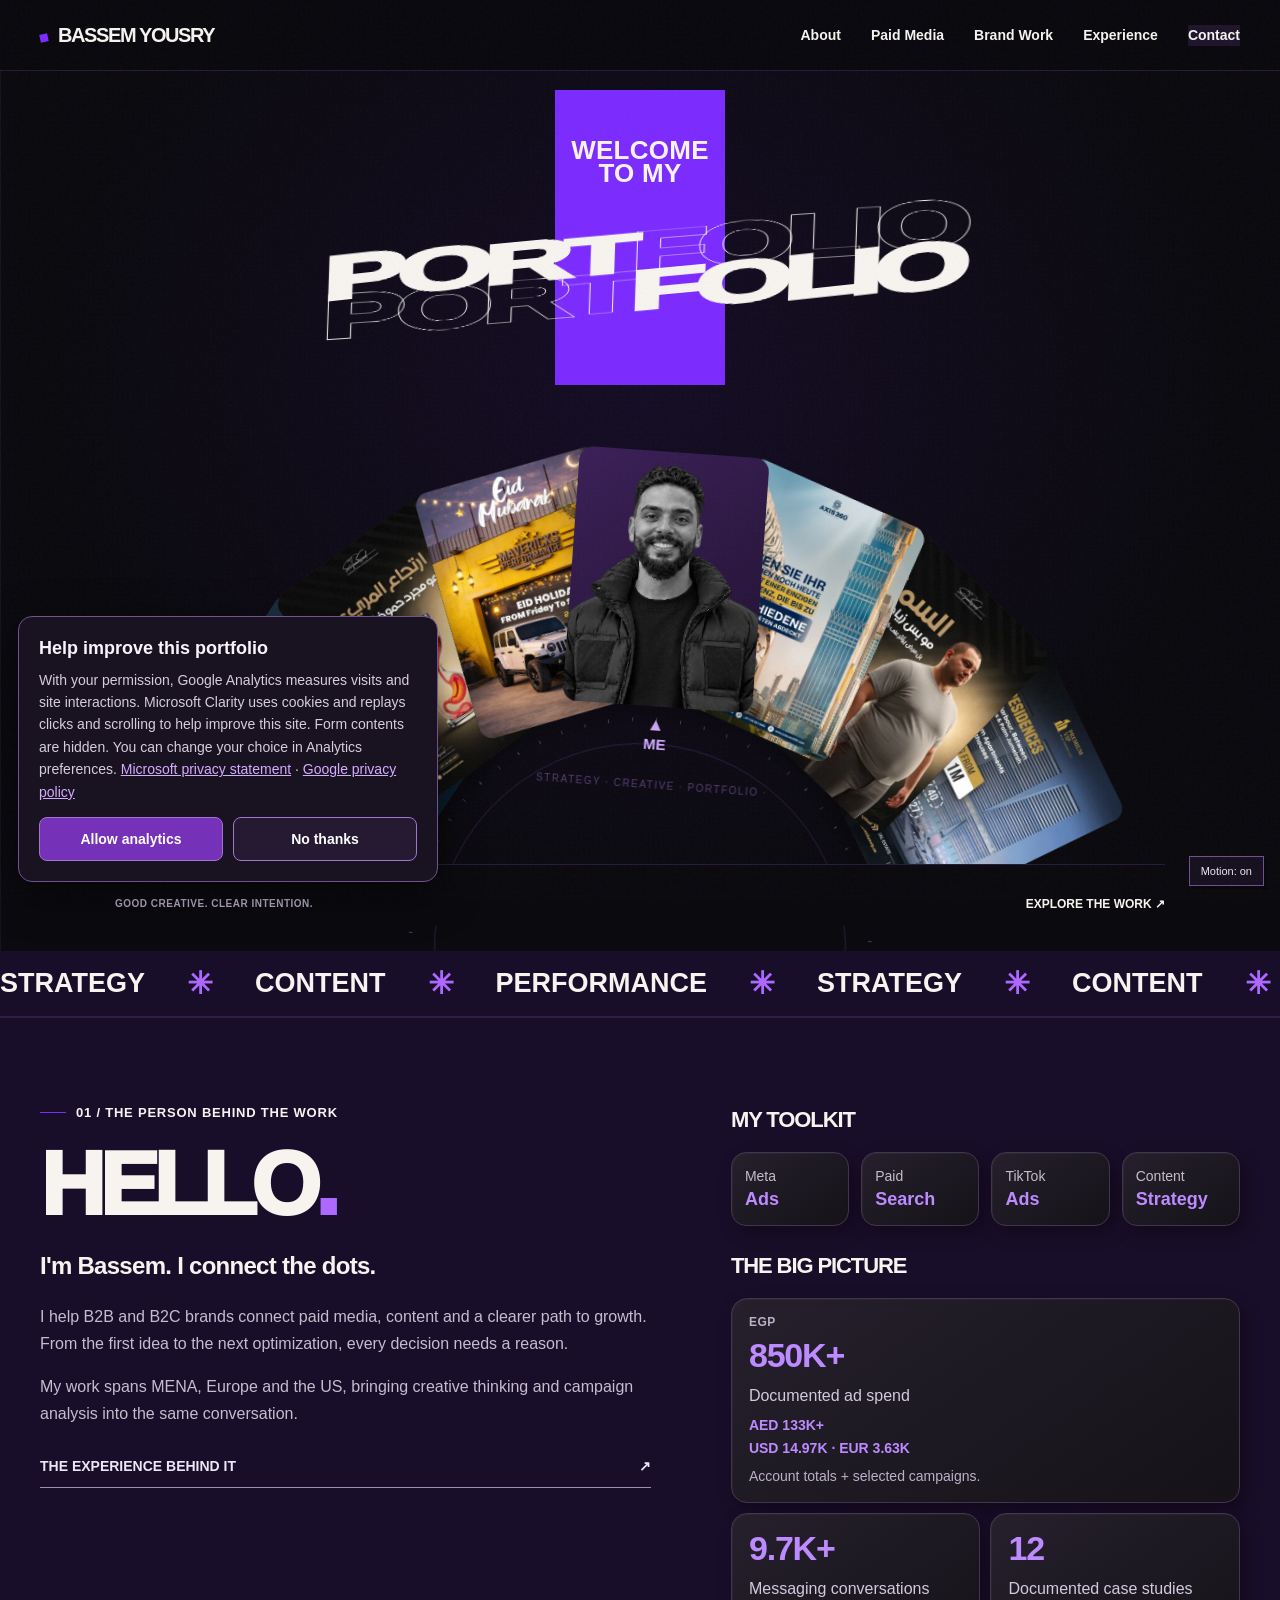
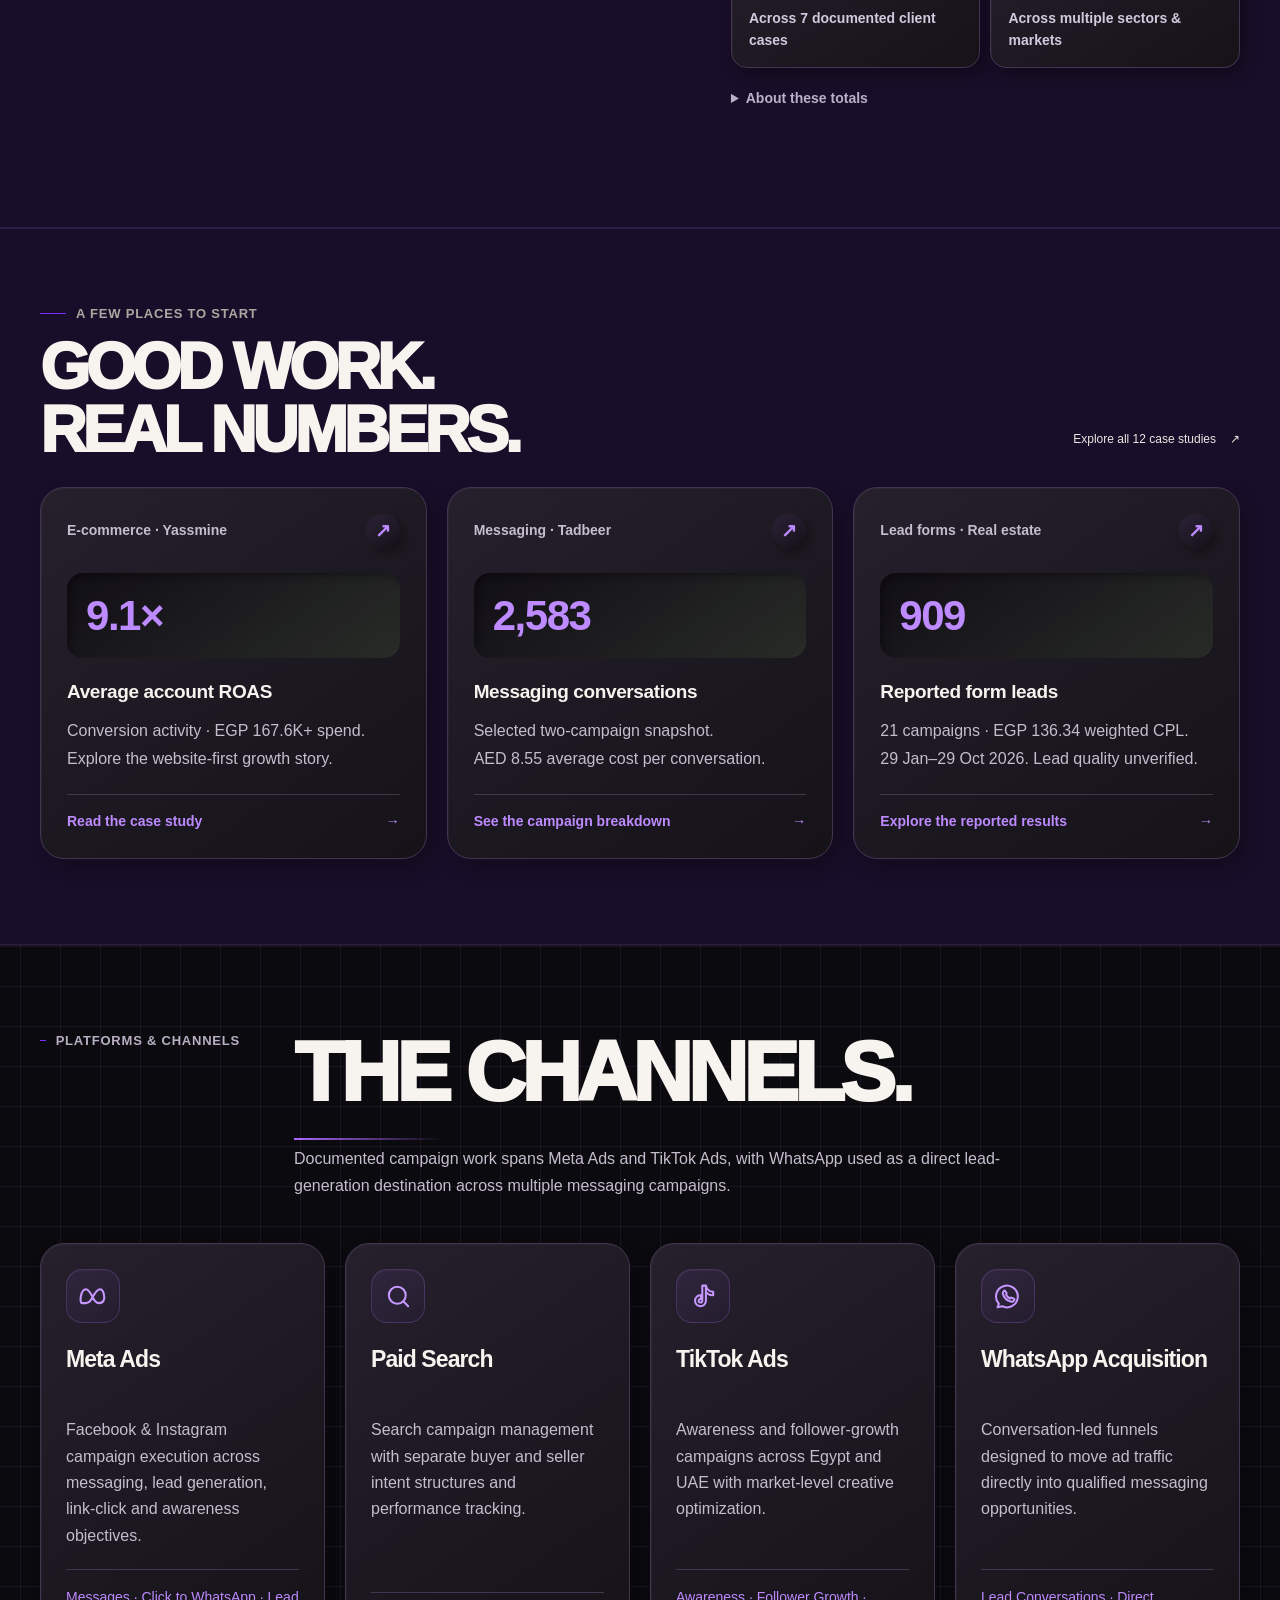
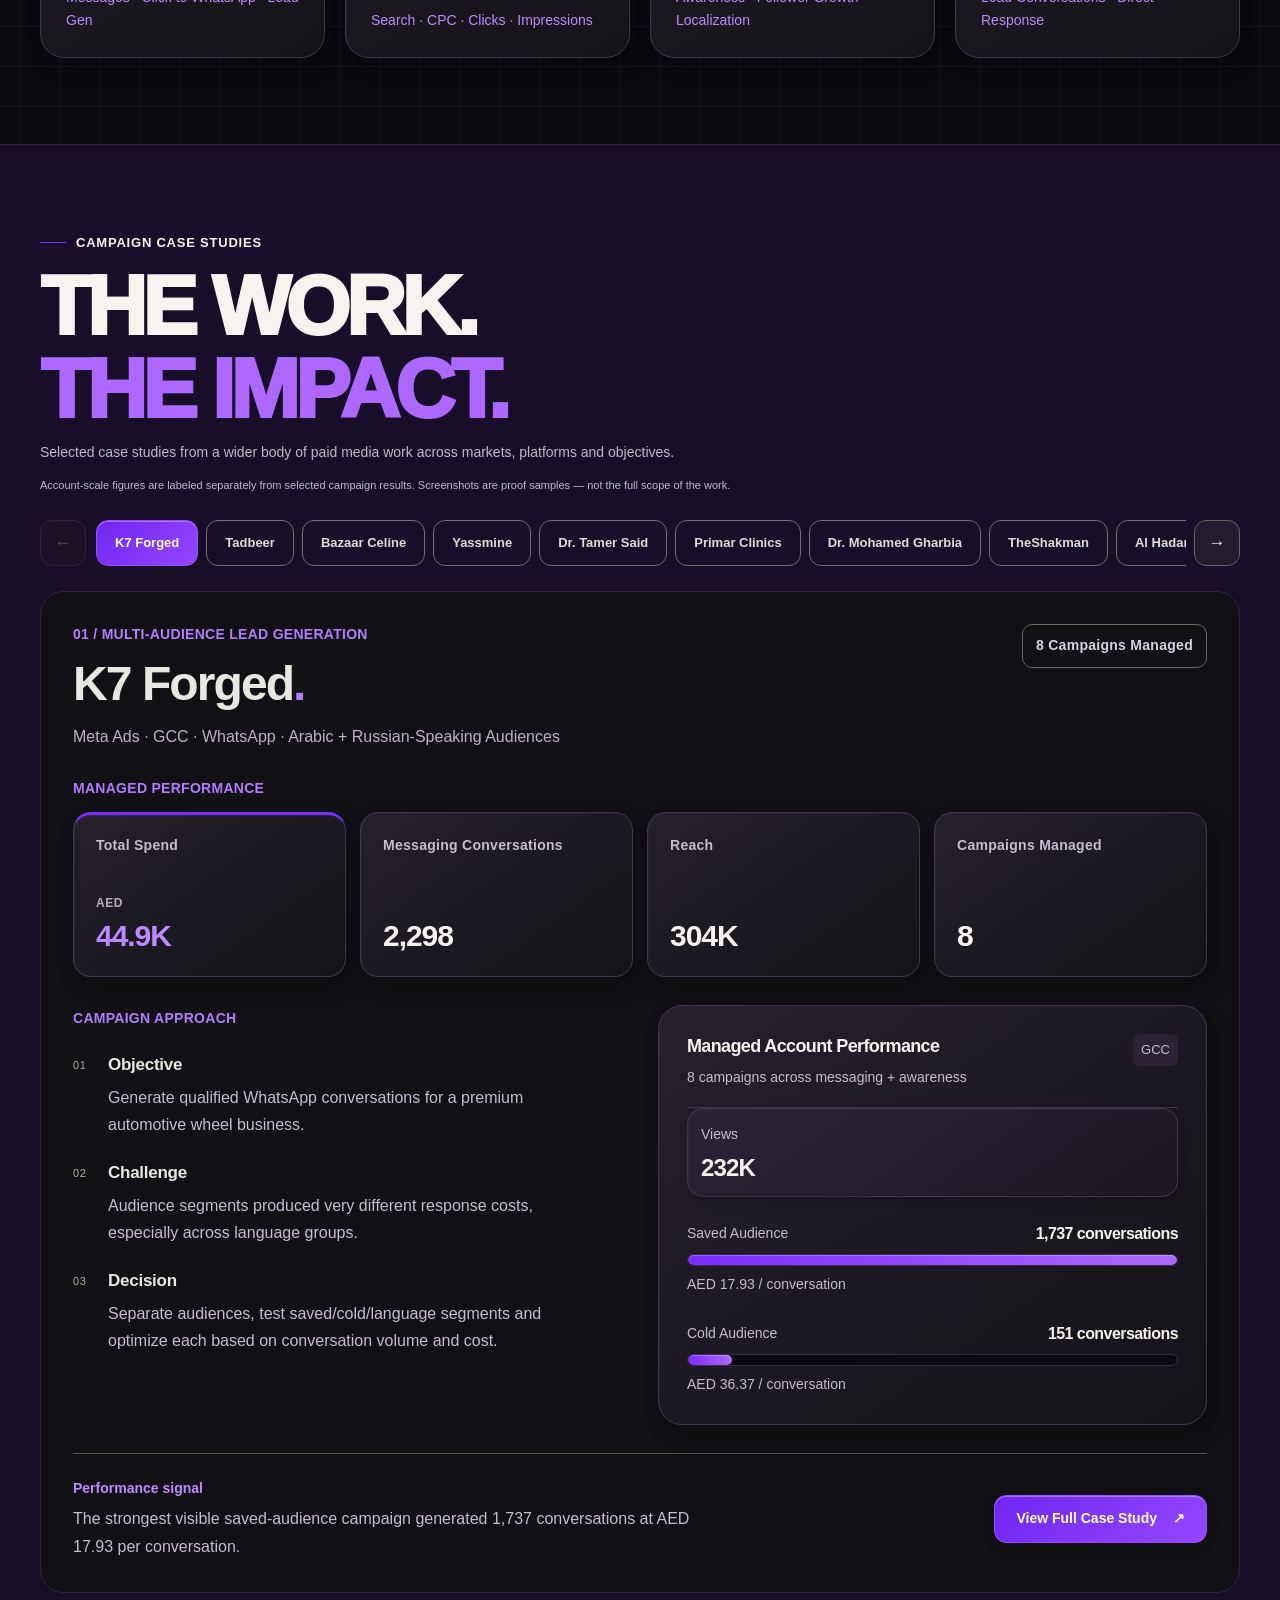
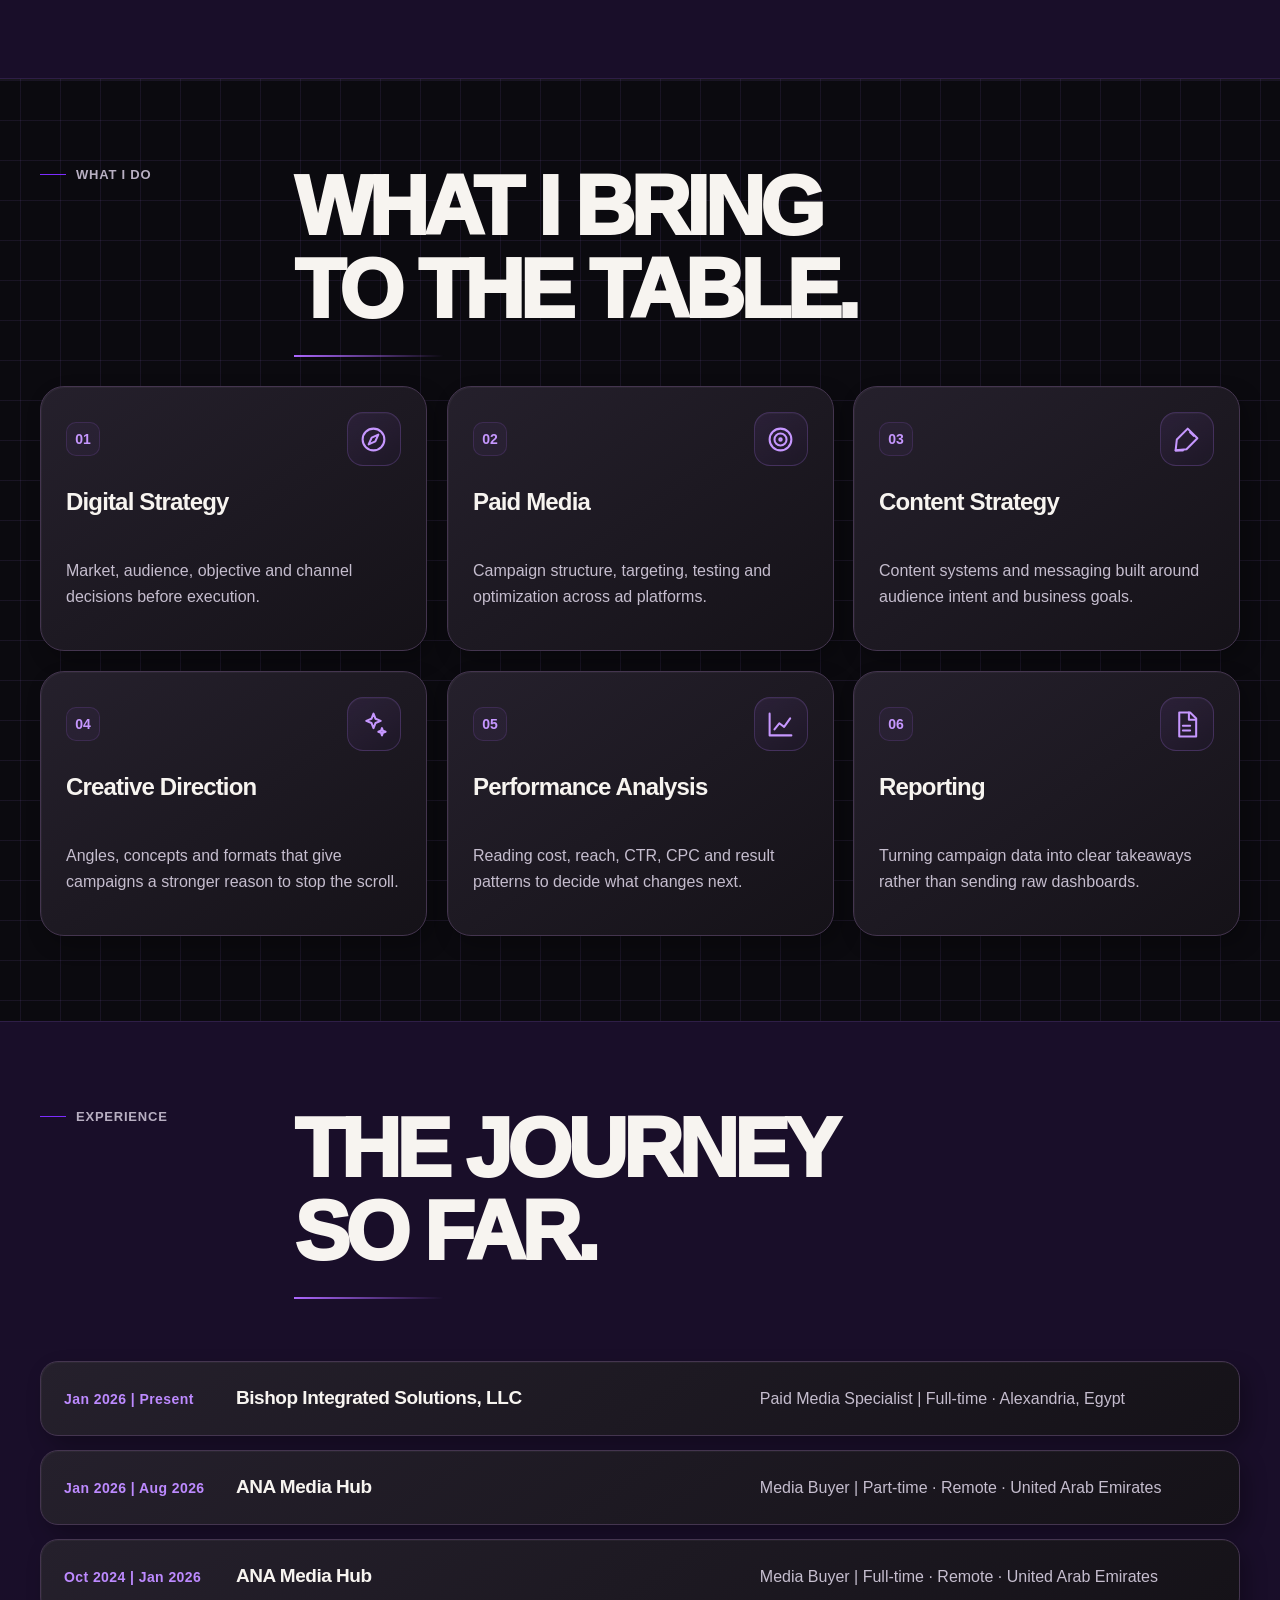
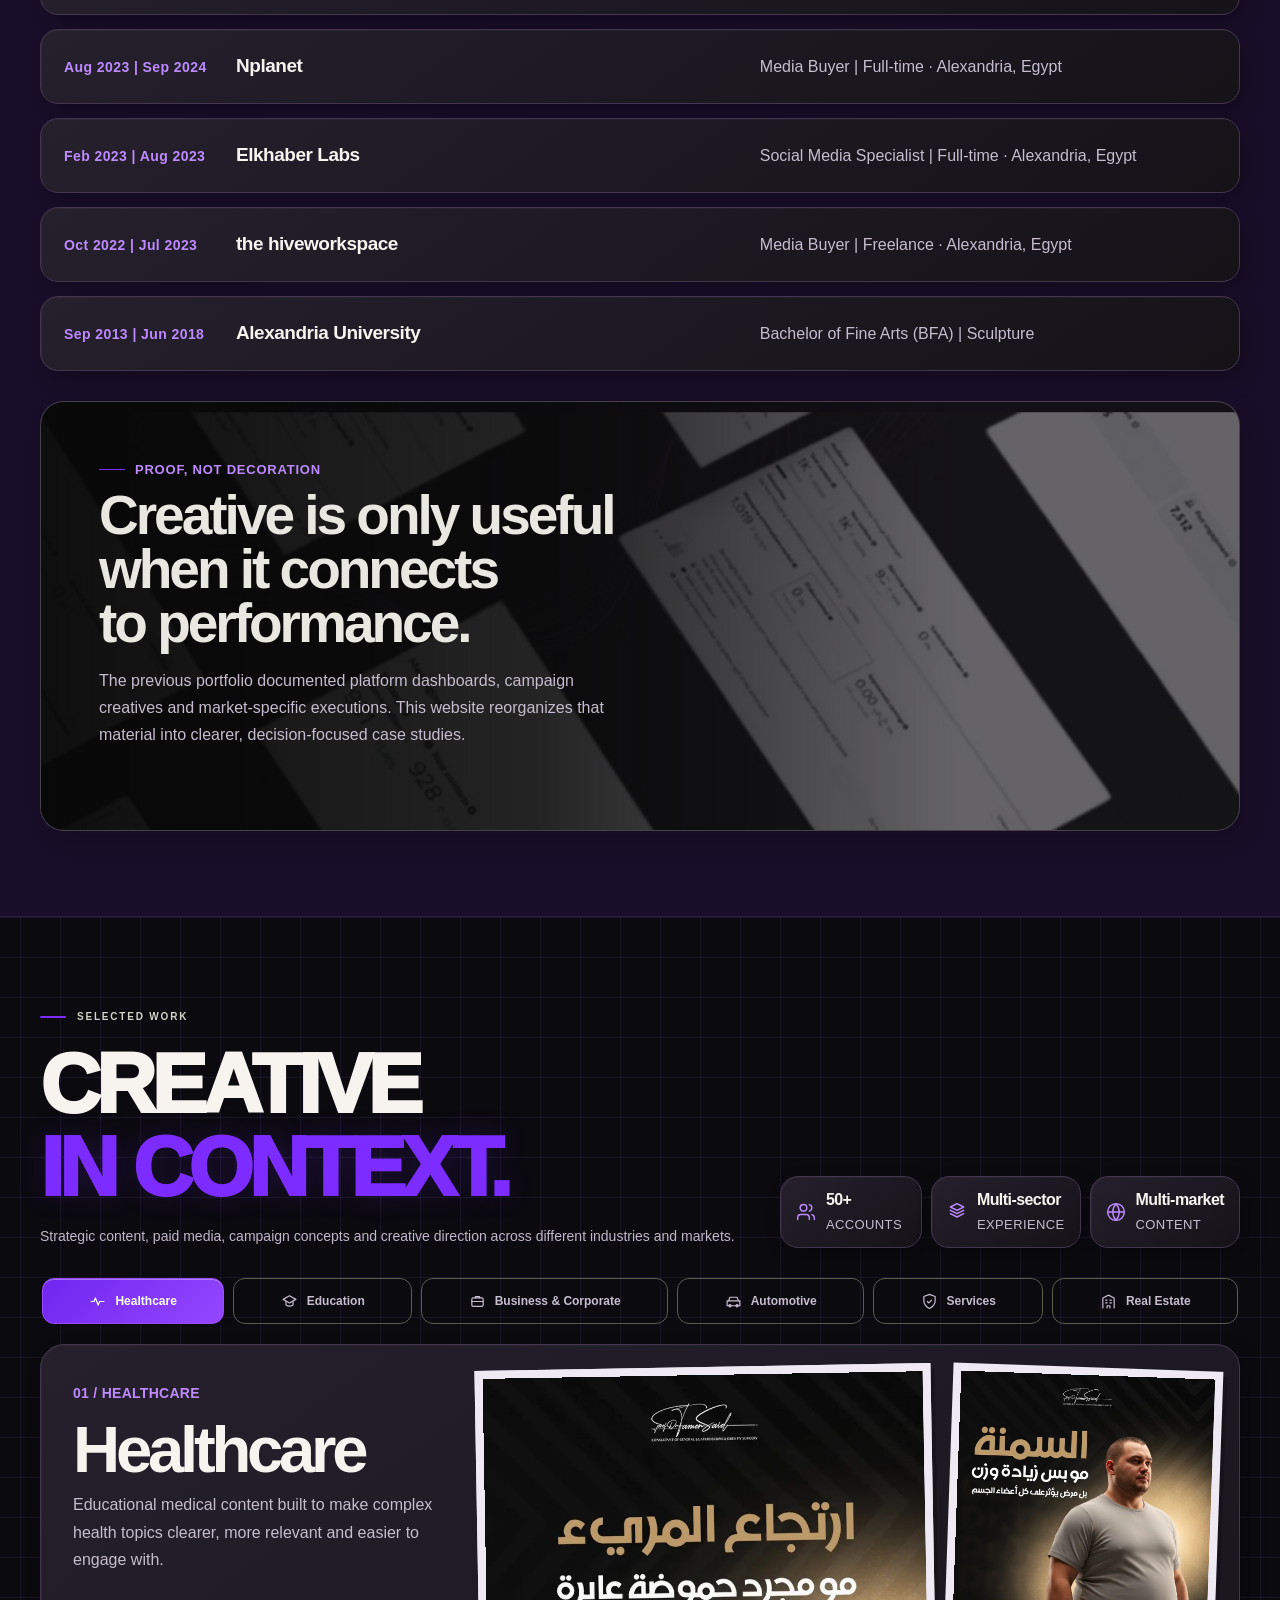
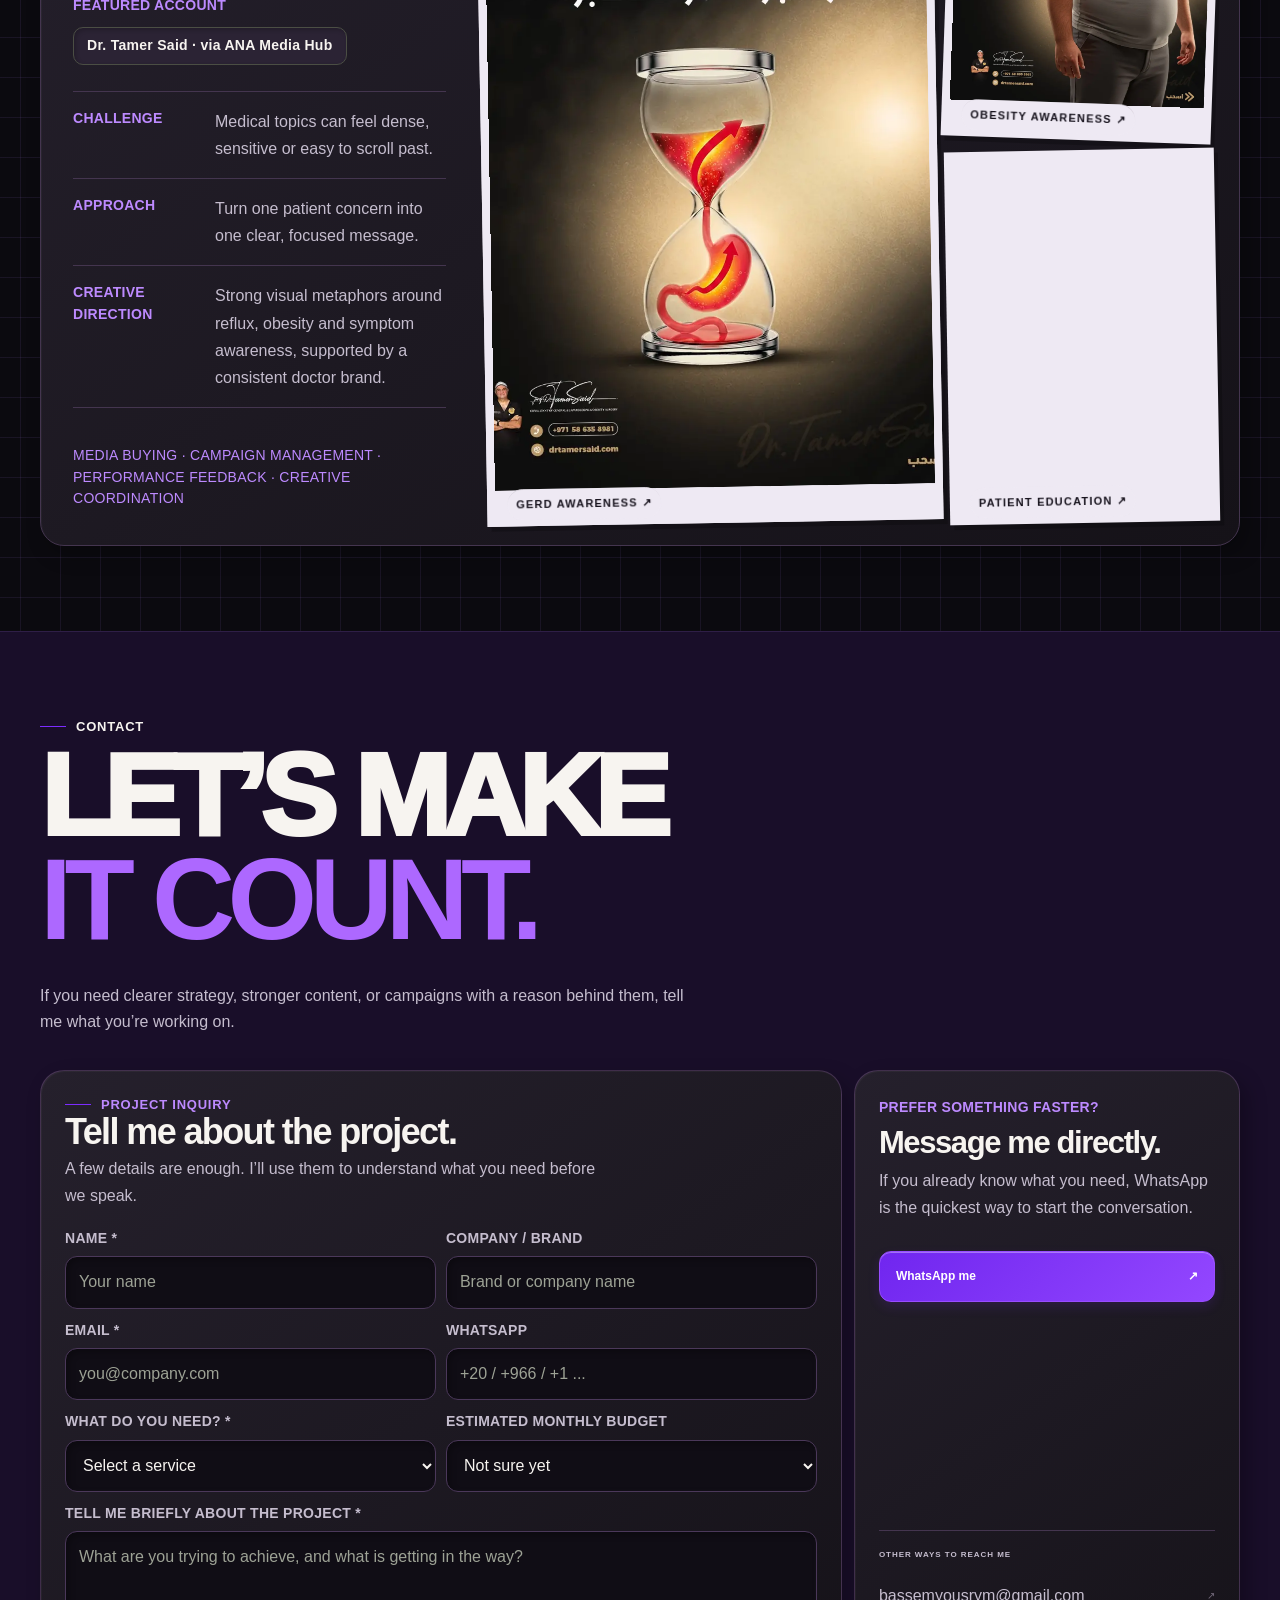
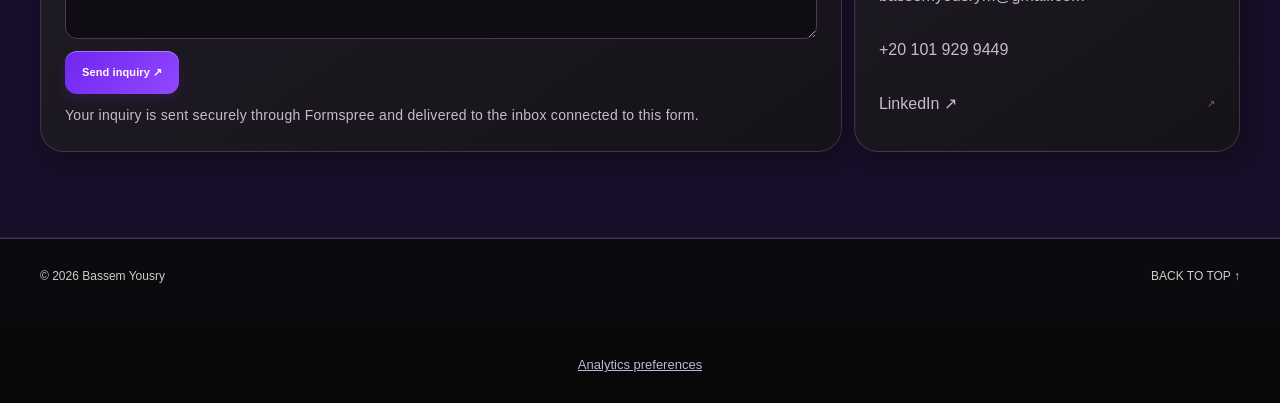
==== commit 693725bb: "Add opt-in Google Analytics to the portfolio" ====
--- a/index.html
+++ b/index.html
@@ -969,10 +969,10 @@
 <button id="analyticsSettings" class="analytics-settings" type="button" hidden>Analytics preferences</button>
 <aside id="analyticsConsent" class="analytics-consent" aria-labelledby="analyticsConsentTitle" hidden>
   <h2 id="analyticsConsentTitle">Help improve this portfolio</h2>
-  <p>With your permission, Microsoft Clarity uses cookies and replays clicks and scrolling to help improve this site. Form contents are hidden. You can change your choice in Analytics preferences. <a href="https://privacy.microsoft.com/privacystatement" target="_blank" rel="noopener noreferrer">Microsoft privacy statement</a></p>
+  <p>With your permission, Google Analytics measures visits and site interactions. Microsoft Clarity uses cookies and replays clicks and scrolling to help improve this site. Form contents are hidden. You can change your choice in Analytics preferences. <a href="https://privacy.microsoft.com/privacystatement" target="_blank" rel="noopener noreferrer">Microsoft privacy statement</a> · <a href="https://policies.google.com/privacy" target="_blank" rel="noopener noreferrer">Google privacy policy</a></p>
   <div class="analytics-actions"><button type="button" data-analytics-accept>Allow analytics</button><button type="button" data-analytics-decline>No thanks</button></div>
 </aside>
 
-<script src="site-c4946b0145.js" defer></script>
+<script src="site-c15a4fe955.js" defer></script>
 </body>
 </html>
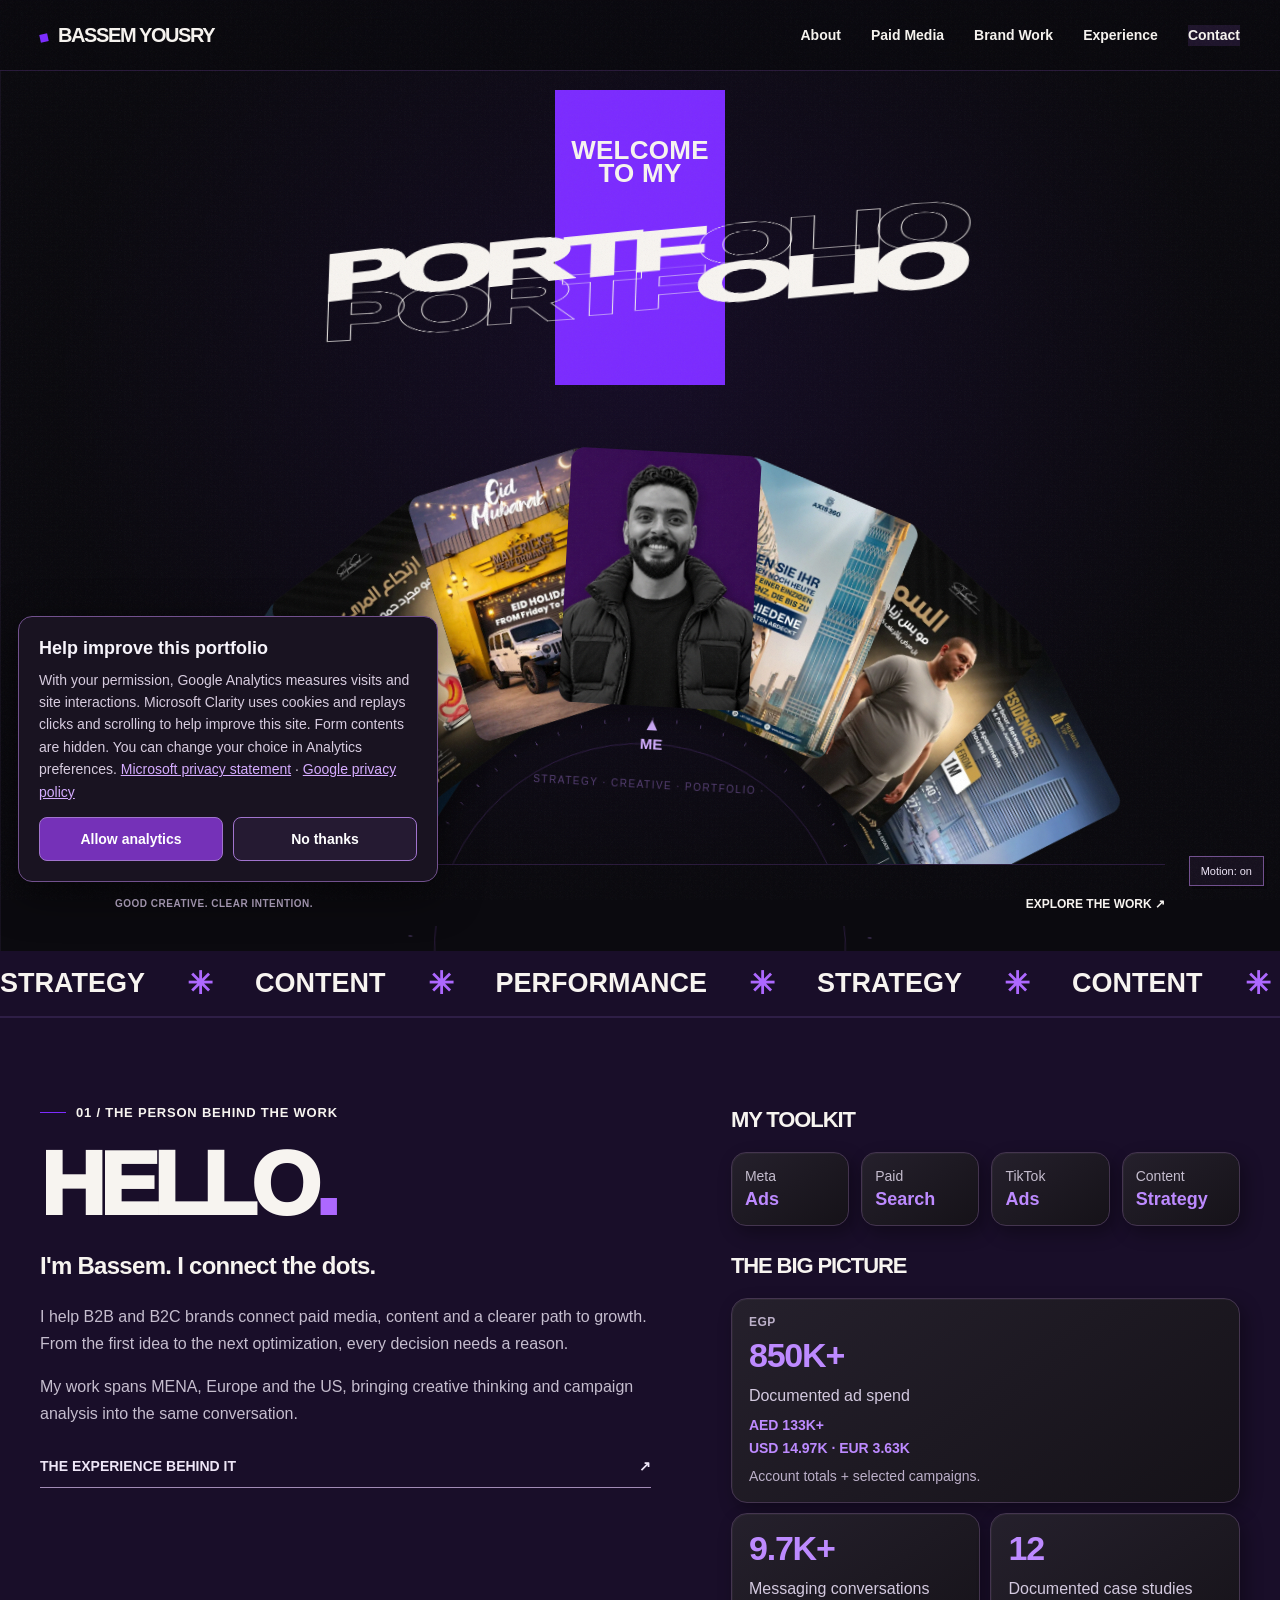
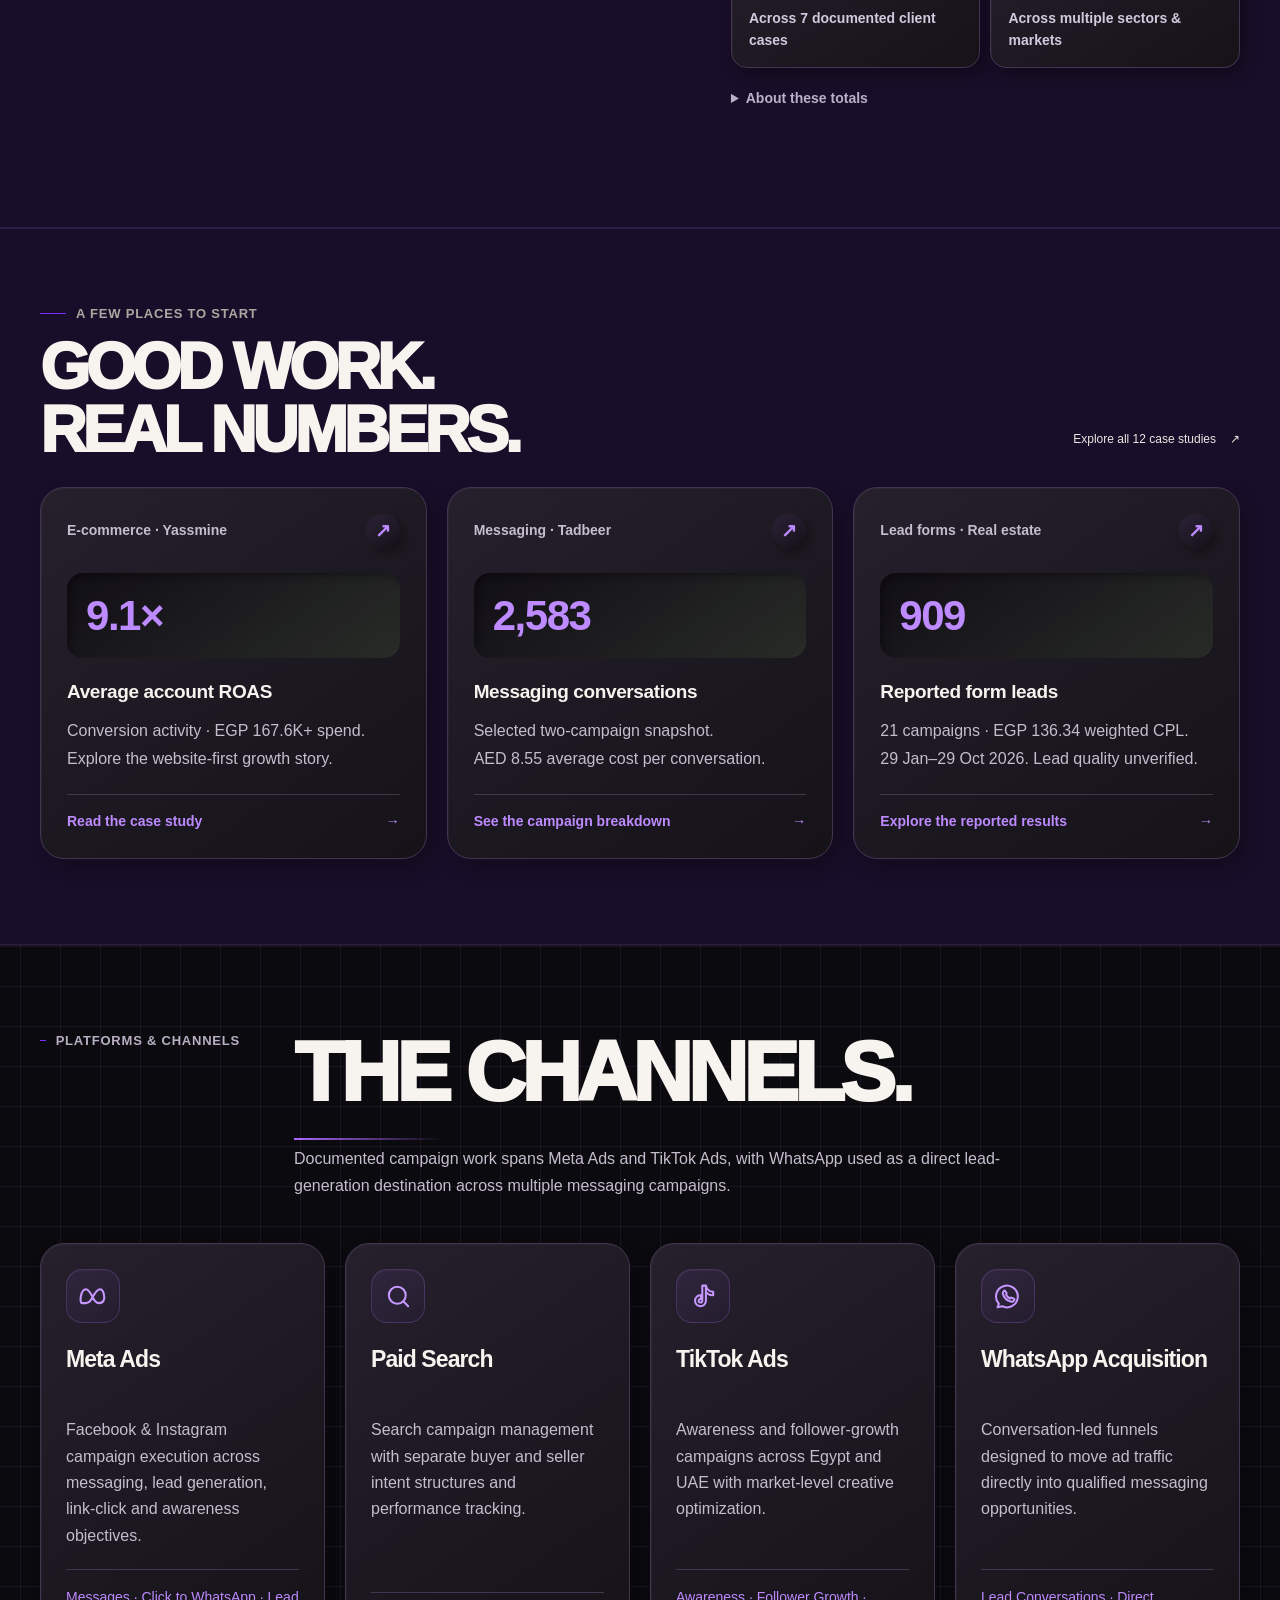
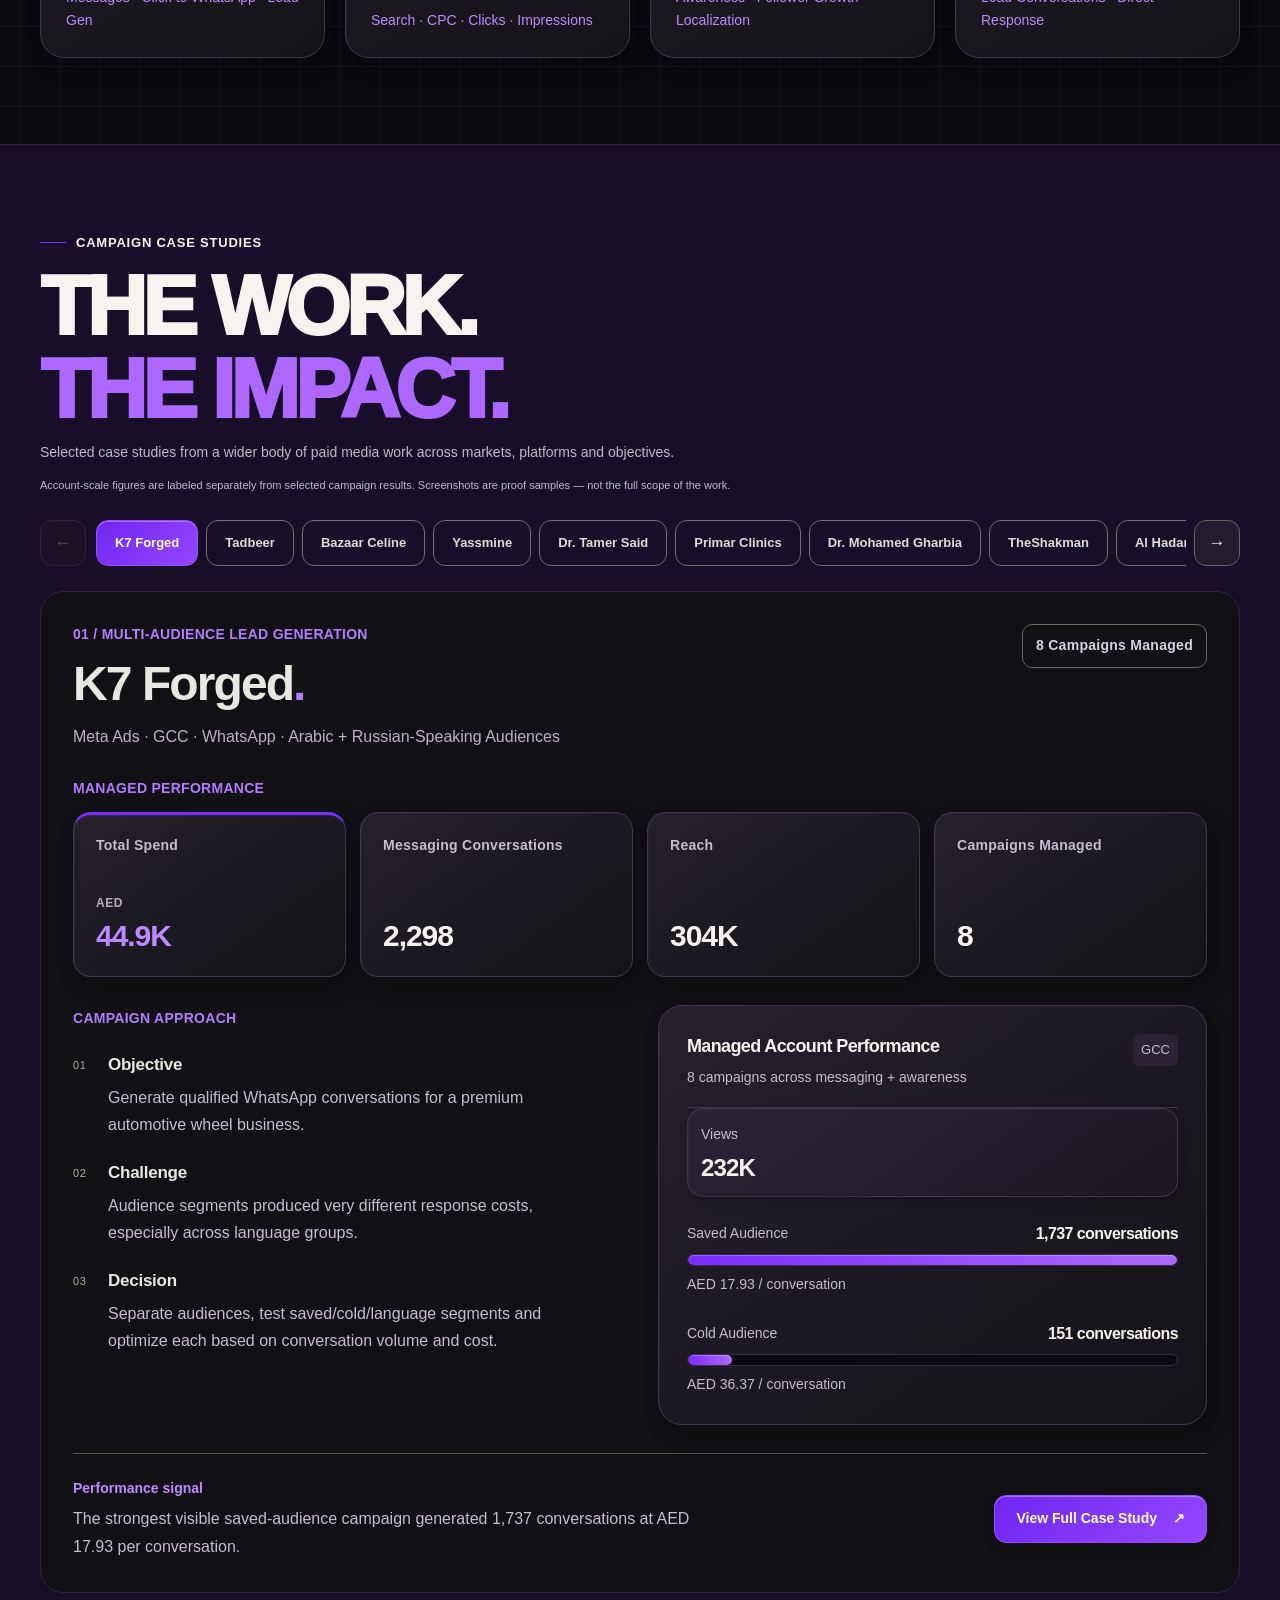
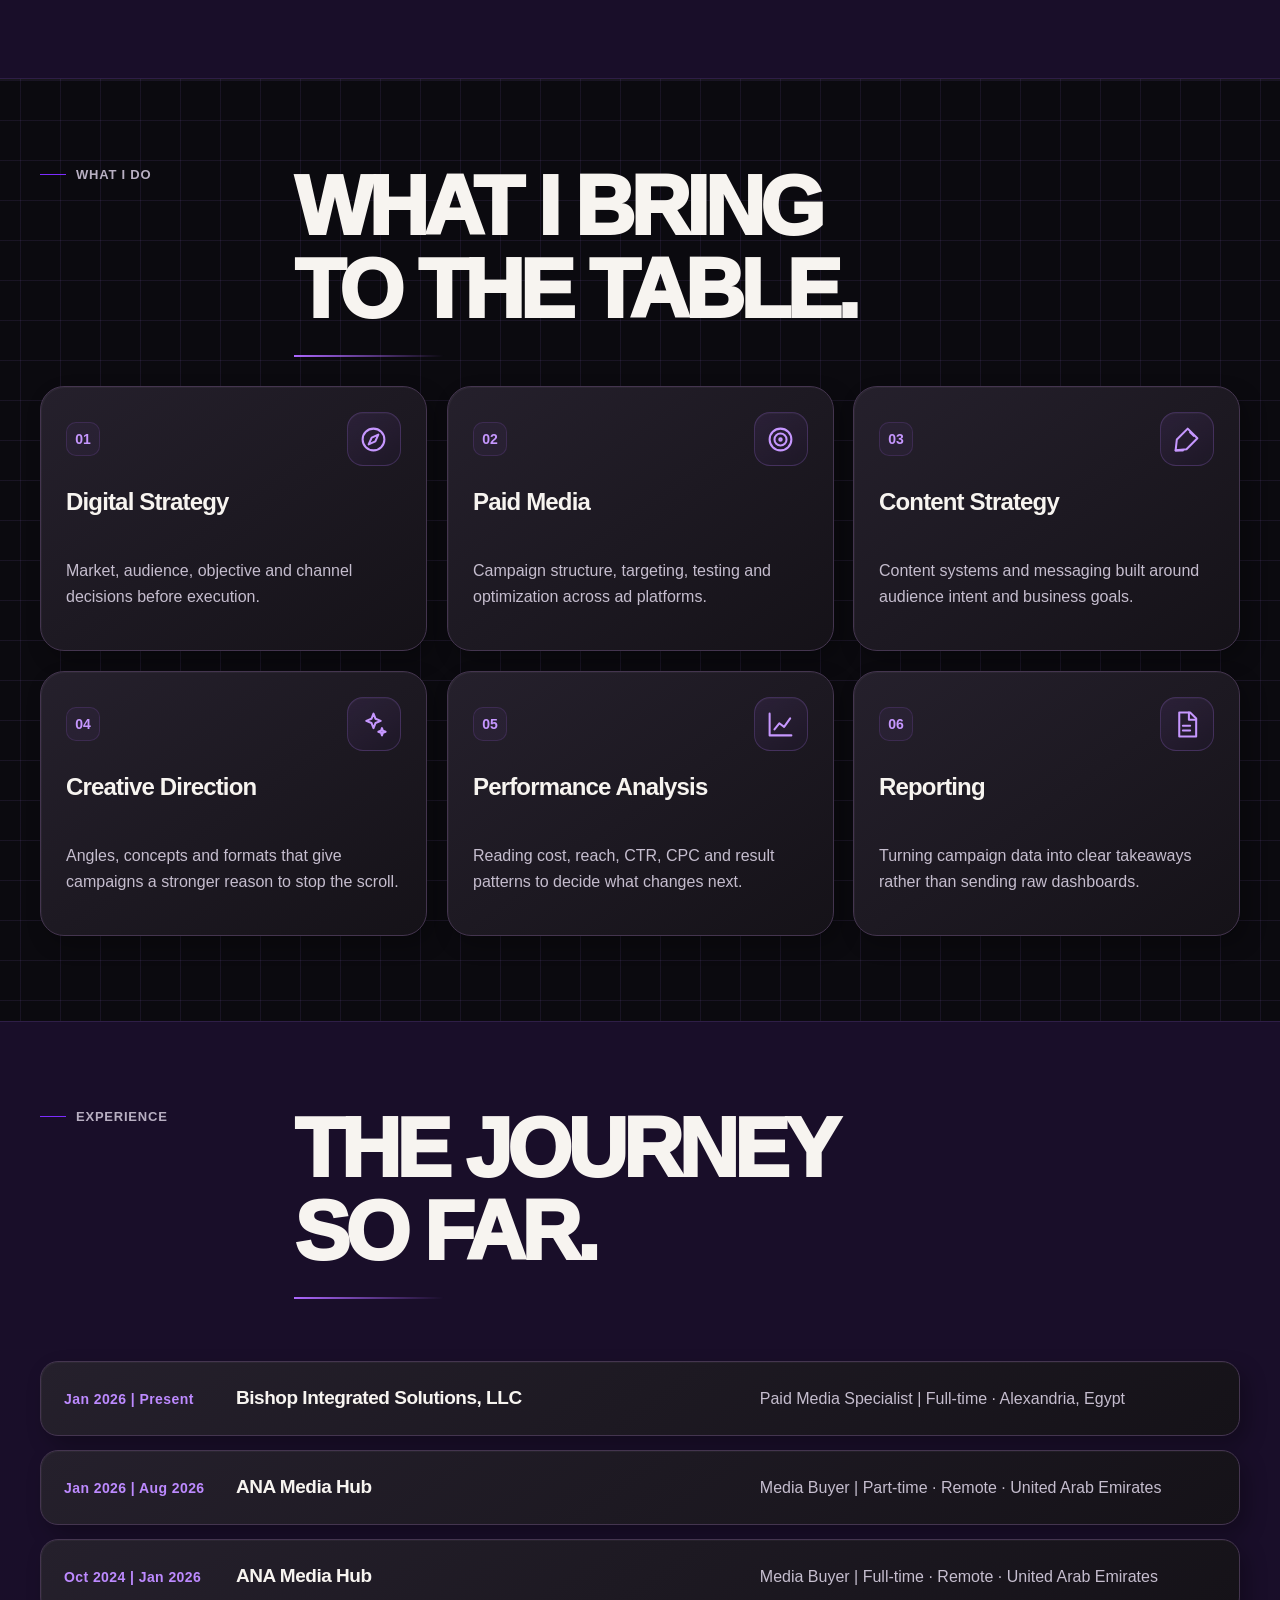
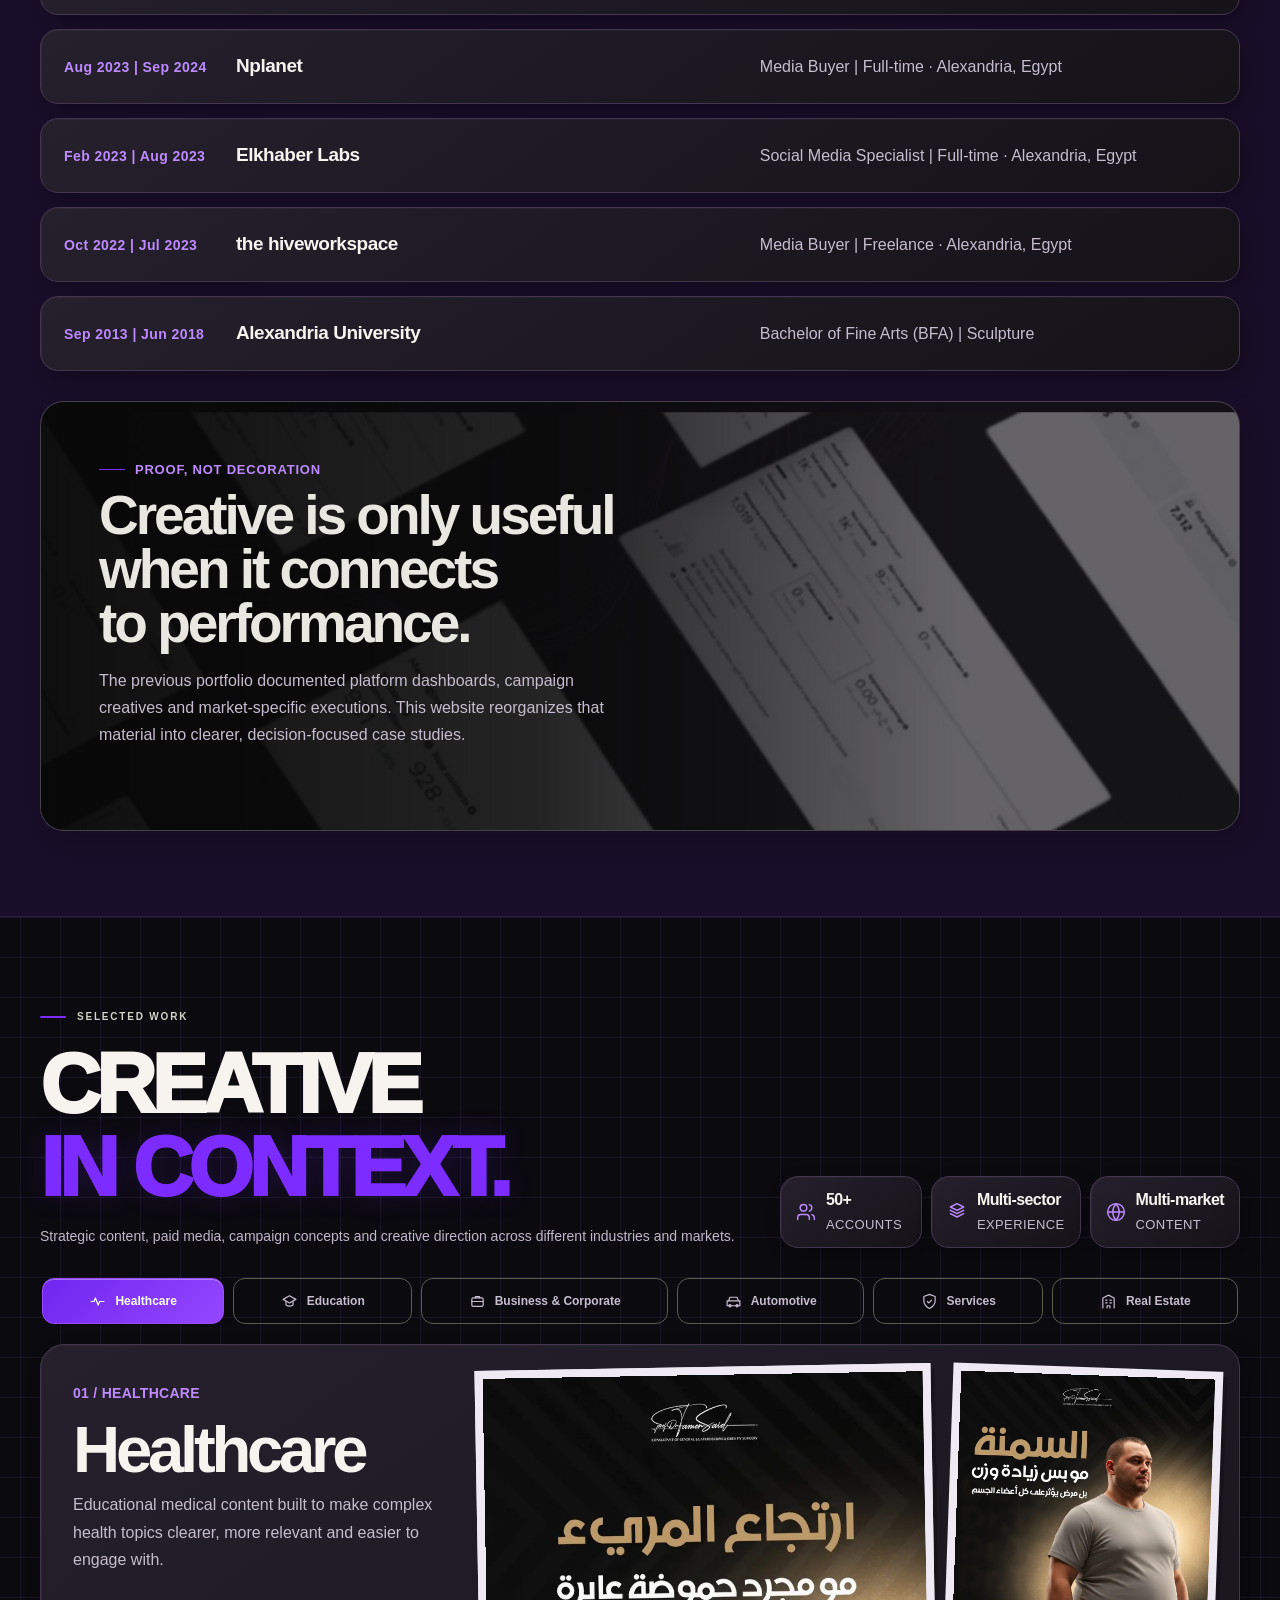
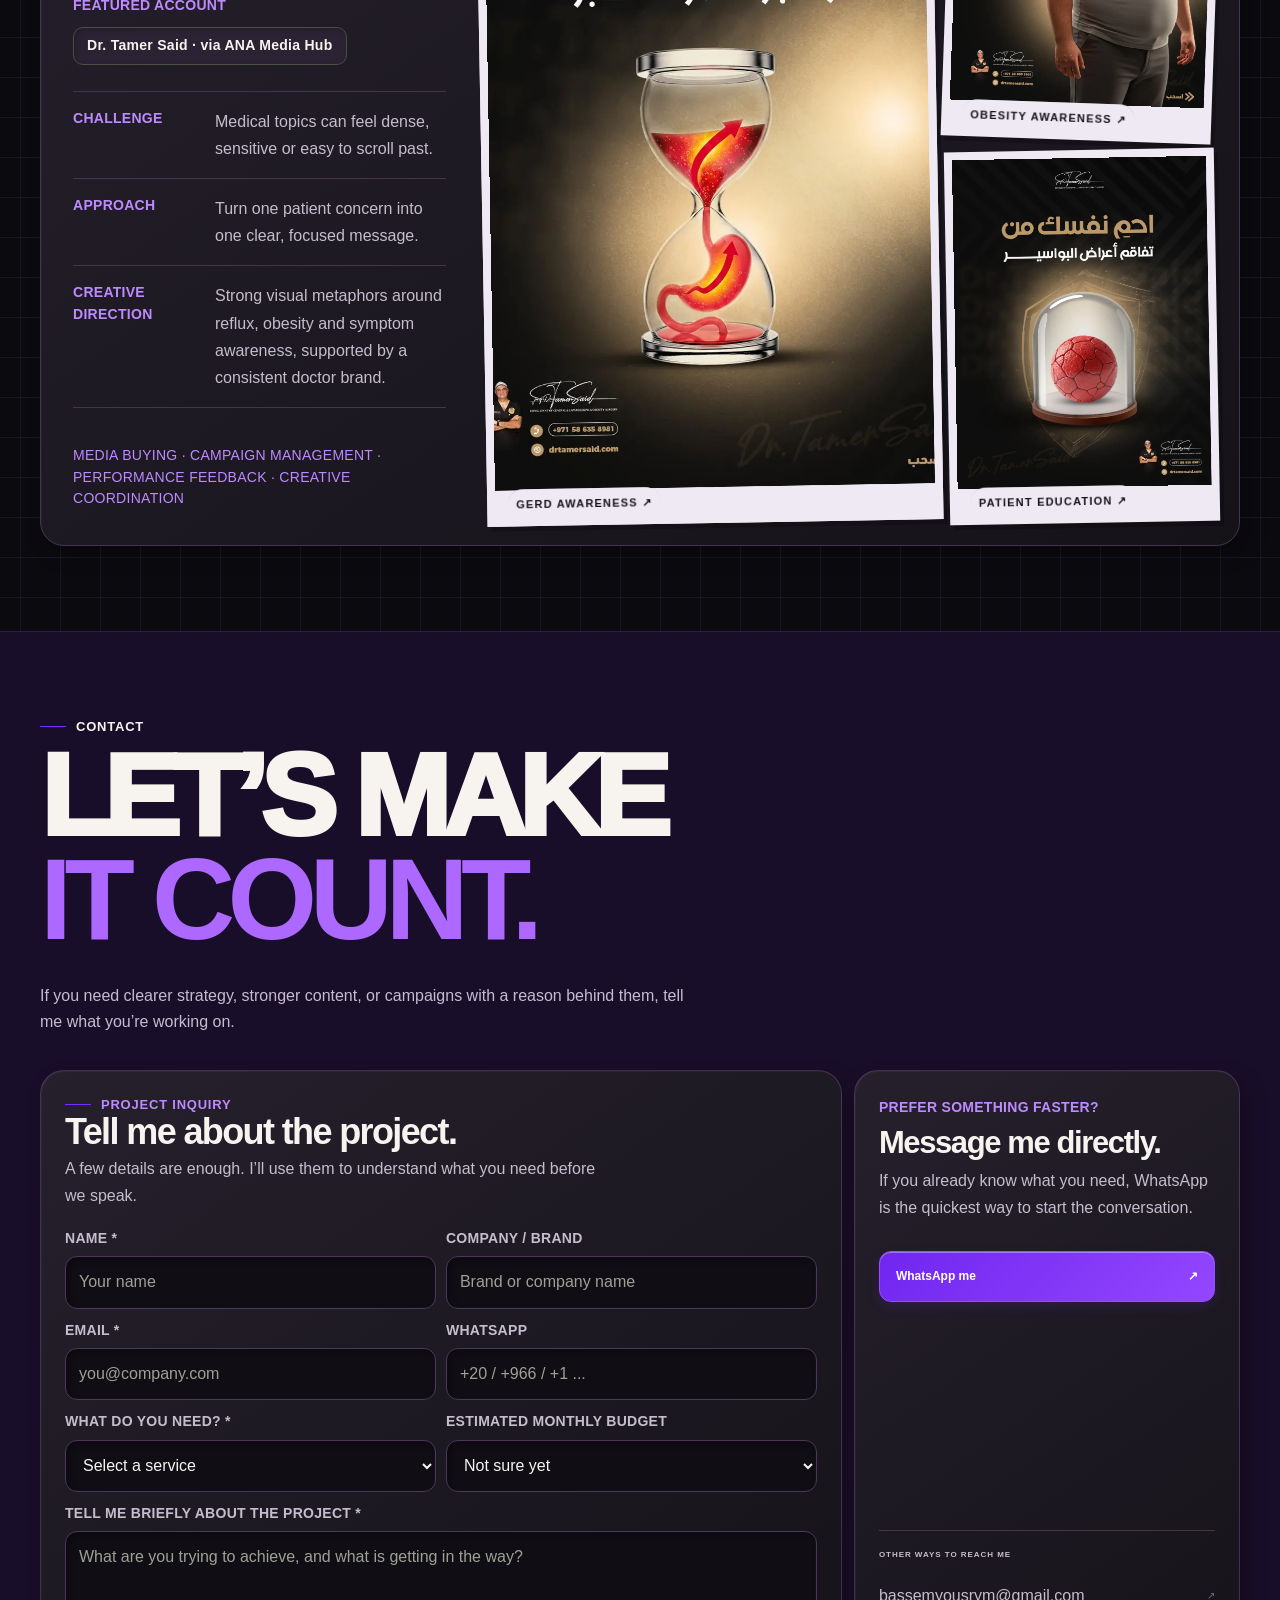
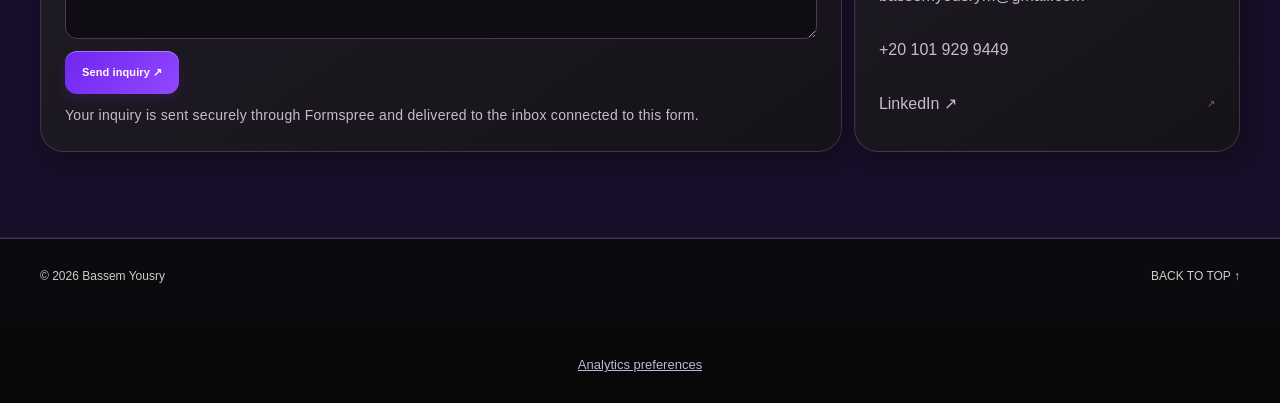
==== commit 7b1115c4: "Replace portfolio portrait with approved profile image" ====
--- a/index.html
+++ b/index.html
@@ -23,7 +23,7 @@
 <meta name="twitter:description" content="Paid media and content strategy across MENA, Europe and the US market.">
 <meta name="twitter:image" content="https://bassemyousry1.github.io/Bassem-portfolio/assets/og-preview.jpg">
 <title>Bassem Yousry | Paid Media & Digital Marketing</title>
-<link rel="stylesheet" href="site-86b788c9f6.css">
+<link rel="stylesheet" href="site-524c177533.css">
 </head>
 <body class="paper-portfolio fan-portfolio fan-intro-active">
 <a class="skip-link" href="#main-content">Skip to content</a>
@@ -50,7 +50,7 @@
 <nav aria-label="Main navigation"><div class="wrap nav"><a class="brand" href="#top"><i></i>BASSEM YOUSRY</a><button class="menu-toggle" type="button" aria-expanded="false" aria-controls="mainLinks"><span>Menu</span><span aria-hidden="true">＋</span></button><div class="links" id="mainLinks"><a href="#about">About</a><a href="#work">Paid Media</a><a href="#brand-work">Brand Work</a><a href="#experience">Experience</a><a href="#contact">Contact</a></div></div></nav>
 
 <main id="top"><span id="main-content" tabindex="-1"></span>
-<svg width="0" height="0" aria-hidden="true" style="position:absolute;pointer-events:none"><defs><filter id="paper-ink-only" color-interpolation-filters="sRGB"><feColorMatrix type="matrix" values="0 0 0 0 0  0 0 0 0 0  0 0 0 0 0  -0.2126 -0.7152 -0.0722 1 0"/></filter></defs></svg><header class="paper-hero reference-hero"><div class="wrap"><div class="reference-edition"><span>WELCOME<br>TO MY</span></div><div class="reference-title"><div class="reference-accent-block" aria-hidden="true"></div><h1 aria-label="Portfolio"><span class="ribbon-word" aria-hidden="true"><span>P</span><span>O</span><span>R</span><span>T</span><span>F</span><span>O</span><span>L</span><span>I</span><span>O</span></span><span class="ribbon-word ribbon-outline" aria-hidden="true"><span>P</span><span>O</span><span>R</span><span>T</span><span>F</span><span>O</span><span>L</span><span>I</span><span>O</span></span></h1></div><div class="fan-showcase" aria-label="Selected designs and the person behind them"><div class="fan-track"><div class="fan-compass" aria-hidden="true"><div class="compass-ring ring-one"></div><div class="compass-ring ring-two"></div><div class="compass-lettering">STRATEGY · CREATIVE · PORTFOLIO ·</div><div class="compass-pointer"><span>▲</span><b>ME</b></div></div><a class="fan-card " href="#brand-work" data-fan-sector="services" aria-label="Services campaign creative" style="--card-x:-207.85px;--card-y:120.00px;--card-r:-60deg;--card-z:7"><img src="assets/images/thumbs/sector-service-1.webp" fetchpriority="auto" alt="Services campaign creative" width="600" height="800" decoding="async"></a><a class="fan-card " href="#brand-work" data-fan-sector="healthcare" aria-label="Healthcare campaign creative" style="--card-x:-154.27px;--card-y:56.15px;--card-r:-40deg;--card-z:8"><img src="assets/images/thumbs/sector-health-1.webp" fetchpriority="auto" alt="Healthcare campaign creative" width="600" height="800" decoding="async"></a><a class="fan-card " href="#brand-work" data-fan-sector="automotive" aria-label="Automotive campaign creative" style="--card-x:-82.08px;--card-y:14.47px;--card-r:-20deg;--card-z:9"><img src="assets/images/thumbs/sector-auto-1.webp" fetchpriority="auto" alt="Automotive campaign creative" width="600" height="800" decoding="async"></a><a class="fan-card fan-person" href="#about"  aria-label="Meet Bassem Yousry" style="--card-x:0.00px;--card-y:0.00px;--card-r:0deg;--card-z:10"><img src="assets/images/thumbs/bassem-portrait-hd.webp" fetchpriority="high" alt="Bassem Yousry smiling in a black jacket" width="600" height="800" decoding="async"></a><a class="fan-card " href="#brand-work" data-fan-sector="business" aria-label="Business campaign creative" style="--card-x:82.08px;--card-y:14.47px;--card-r:20deg;--card-z:9"><img src="assets/images/thumbs/sector-biz-1.webp" fetchpriority="auto" alt="Business campaign creative" width="600" height="800" decoding="async"></a><a class="fan-card " href="#brand-work" data-fan-sector="healthcare" aria-label="Healthcare campaign creative" style="--card-x:154.27px;--card-y:56.15px;--card-r:40deg;--card-z:8"><img src="assets/images/thumbs/sector-health-2.webp" fetchpriority="auto" alt="Healthcare campaign creative" width="600" height="800" decoding="async"></a><a class="fan-card " href="#brand-work" data-fan-sector="real-estate" aria-label="Real estate campaign creative" style="--card-x:207.85px;--card-y:120.00px;--card-r:60deg;--card-z:7"><img src="assets/images/thumbs/sector-re-1.webp" fetchpriority="auto" alt="Real estate campaign creative" width="600" height="800" decoding="async"></a></div></div><div class="reference-footer"><span>GOOD CREATIVE. CLEAR INTENTION.</span><a href="#work">EXPLORE THE WORK ↗</a></div></div></header>
+<svg width="0" height="0" aria-hidden="true" style="position:absolute;pointer-events:none"><defs><filter id="paper-ink-only" color-interpolation-filters="sRGB"><feColorMatrix type="matrix" values="0 0 0 0 0  0 0 0 0 0  0 0 0 0 0  -0.2126 -0.7152 -0.0722 1 0"/></filter></defs></svg><header class="paper-hero reference-hero"><div class="wrap"><div class="reference-edition"><span>WELCOME<br>TO MY</span></div><div class="reference-title"><div class="reference-accent-block" aria-hidden="true"></div><h1 aria-label="Portfolio"><span class="ribbon-word" aria-hidden="true"><span>P</span><span>O</span><span>R</span><span>T</span><span>F</span><span>O</span><span>L</span><span>I</span><span>O</span></span><span class="ribbon-word ribbon-outline" aria-hidden="true"><span>P</span><span>O</span><span>R</span><span>T</span><span>F</span><span>O</span><span>L</span><span>I</span><span>O</span></span></h1></div><div class="fan-showcase" aria-label="Selected designs and the person behind them"><div class="fan-track"><div class="fan-compass" aria-hidden="true"><div class="compass-ring ring-one"></div><div class="compass-ring ring-two"></div><div class="compass-lettering">STRATEGY · CREATIVE · PORTFOLIO ·</div><div class="compass-pointer"><span>▲</span><b>ME</b></div></div><a class="fan-card " href="#brand-work" data-fan-sector="services" aria-label="Services campaign creative" style="--card-x:-207.85px;--card-y:120.00px;--card-r:-60deg;--card-z:7"><img src="assets/images/thumbs/sector-service-1.webp" fetchpriority="auto" alt="Services campaign creative" width="600" height="800" decoding="async"></a><a class="fan-card " href="#brand-work" data-fan-sector="healthcare" aria-label="Healthcare campaign creative" style="--card-x:-154.27px;--card-y:56.15px;--card-r:-40deg;--card-z:8"><img src="assets/images/thumbs/sector-health-1.webp" fetchpriority="auto" alt="Healthcare campaign creative" width="600" height="800" decoding="async"></a><a class="fan-card " href="#brand-work" data-fan-sector="automotive" aria-label="Automotive campaign creative" style="--card-x:-82.08px;--card-y:14.47px;--card-r:-20deg;--card-z:9"><img src="assets/images/thumbs/sector-auto-1.webp" fetchpriority="auto" alt="Automotive campaign creative" width="600" height="800" decoding="async"></a><a class="fan-card fan-person" href="#about"  aria-label="Meet Bassem Yousry" style="--card-x:0.00px;--card-y:0.00px;--card-r:0deg;--card-z:10"><img src="assets/images/thumbs/bassem-portrait-approved-352a72210b.webp" fetchpriority="high" alt="Bassem Yousry smiling in a black jacket" width="1254" height="1254" decoding="async"></a><a class="fan-card " href="#brand-work" data-fan-sector="business" aria-label="Business campaign creative" style="--card-x:82.08px;--card-y:14.47px;--card-r:20deg;--card-z:9"><img src="assets/images/thumbs/sector-biz-1.webp" fetchpriority="auto" alt="Business campaign creative" width="600" height="800" decoding="async"></a><a class="fan-card " href="#brand-work" data-fan-sector="healthcare" aria-label="Healthcare campaign creative" style="--card-x:154.27px;--card-y:56.15px;--card-r:40deg;--card-z:8"><img src="assets/images/thumbs/sector-health-2.webp" fetchpriority="auto" alt="Healthcare campaign creative" width="600" height="800" decoding="async"></a><a class="fan-card " href="#brand-work" data-fan-sector="real-estate" aria-label="Real estate campaign creative" style="--card-x:207.85px;--card-y:120.00px;--card-r:60deg;--card-z:7"><img src="assets/images/thumbs/sector-re-1.webp" fetchpriority="auto" alt="Real estate campaign creative" width="600" height="800" decoding="async"></a></div></div><div class="reference-footer"><span>GOOD CREATIVE. CLEAR INTENTION.</span><a href="#work">EXPLORE THE WORK ↗</a></div></div></header>
  <div class="paper-marquee" aria-hidden="true"><div><span>STRATEGY</span><span class="paper-star" aria-hidden="true">✳</span><span>CONTENT</span><span class="paper-star" aria-hidden="true">✳</span><span>PERFORMANCE</span><span class="paper-star" aria-hidden="true">✳</span><span>STRATEGY</span><span class="paper-star" aria-hidden="true">✳</span><span>CONTENT</span><span class="paper-star" aria-hidden="true">✳</span><span>PERFORMANCE</span><span class="paper-star" aria-hidden="true">✳</span><span>STRATEGY</span><span class="paper-star" aria-hidden="true">✳</span><span>CONTENT</span><span class="paper-star" aria-hidden="true">✳</span><span>PERFORMANCE</span><span class="paper-star" aria-hidden="true">✳</span><span>STRATEGY</span><span class="paper-star" aria-hidden="true">✳</span><span>CONTENT</span><span class="paper-star" aria-hidden="true">✳</span><span>PERFORMANCE</span><span class="paper-star" aria-hidden="true">✳</span></div></div>
  <section class="paper-about" id="about"><div class="wrap paper-about-grid">
  <div class="paper-about-copy"><div class="kicker">01 / The person behind the work</div><h2>HELLO<span class="red-ink">.</span></h2><h3>I'm Bassem. I connect the dots.</h3><p>I help B2B and B2C brands connect paid media, content and a clearer path to growth. From the first idea to the next optimization, every decision needs a reason.</p><p>My work spans MENA, Europe and the US, bringing creative thinking and campaign analysis into the same conversation.</p><a href="#experience" class="paper-text-link">THE EXPERIENCE BEHIND IT <span>↗</span></a></div>
--- a/site-524c177533.css
+++ b/site-524c177533.css
@@ -0,0 +1,3662 @@
+:root{
+  --bg:#080808;--panel:#101011;--panel2:#151317;--text:#f7f4f0;--muted:#aaa5af;
+  --muted2:#7d7882;--line:#2a2730;--purple:#7c2cff;--purple2:#ad68ff;--purple3:#d3afff;
+  --max:1200px;--r:28px;--shadow:0 28px 80px rgba(0,0,0,.28)
+}
+*{box-sizing:border-box}
+html{scroll-behavior:smooth}
+body{margin:0;background:var(--bg);color:var(--text);font-family:Inter,Arial,Helvetica,sans-serif;line-height:1.55;overflow-x:hidden}
+a{color:inherit;text-decoration:none}
+.wrap{width:min(var(--max),calc(100% - 48px));margin:auto}
+.noise{position:fixed;inset:0;pointer-events:none;z-index:99;opacity:.028;background-image:url("data:image/svg+xml,%3Csvg xmlns='http://www.w3.org/2000/svg' width='140' height='140'%3E%3Cfilter id='n'%3E%3CfeTurbulence baseFrequency='.8' numOctaves='2' stitchTiles='stitch'/%3E%3C/filter%3E%3Crect width='100%25' height='100%25' filter='url(%23n)'/%3E%3C/svg%3E")}
+.gridfx{position:absolute;right:-3vw;top:8vh;width:min(44vw,560px);aspect-ratio:1;opacity:.16;background-image:linear-gradient(#7c2cff55 1px,transparent 1px),linear-gradient(90deg,#7c2cff55 1px,transparent 1px);background-size:23px 23px;transform:perspective(700px) rotateY(-22deg) rotateX(12deg) rotateZ(-5deg);mask-image:linear-gradient(to left,#000 30%,transparent 88%)}
+svg{display:block}
+.ico{width:18px;height:18px;stroke:currentColor;fill:none;stroke-width:1.8;stroke-linecap:round;stroke-linejoin:round}
+.ico.sm{width:15px;height:15px}
+.ico.lg{width:26px;height:26px}
+nav{position:fixed;top:0;left:0;right:0;z-index:50;background:rgba(8,8,8,.78);backdrop-filter:blur(18px);border-bottom:1px solid rgba(255,255,255,.06)}
+.nav{height:76px;display:flex;align-items:center;justify-content:space-between}
+.brand{font-weight:900;letter-spacing:-.045em;font-size:19px}
+.brand i{display:inline-block;width:8px;height:8px;border-radius:50%;background:var(--purple2);margin-right:10px;box-shadow:0 0 24px #7c2cff}
+.links{display:flex;gap:30px;color:#aaa7af;font-size:13px}
+.links a{position:relative;transition:.2s}
+.links a:after{content:"";position:absolute;left:0;right:100%;bottom:-7px;height:1px;background:var(--purple2);transition:.25s}
+.links a:hover{color:#fff}
+.links a:hover:after{right:0}
+.hero{min-height:100vh;position:relative;display:flex;align-items:center;padding:128px 0 82px;overflow:hidden}
+.hero:after{content:"";position:absolute;width:720px;height:720px;left:31%;top:14%;background:radial-gradient(circle,#7c2cff24,transparent 66%);filter:blur(12px)}
+.eyebrow{display:flex;align-items:center;gap:10px;font-size:12px;letter-spacing:.19em;text-transform:uppercase;color:#a29ca8}
+.dot{width:8px;height:8px;border-radius:50%;background:#9f5cff;box-shadow:0 0 18px #8f47ff}
+.hero h1{margin:22px 0 0;max-width:1030px;font-size:clamp(72px,9.2vw,132px);line-height:.84;letter-spacing:-.078em;font-weight:850;position:relative;z-index:2}
+.scribble{font-family:Georgia,serif;font-style:italic;font-weight:700;color:var(--purple2);display:inline-block;transform:rotate(-4deg);text-shadow:0 0 30px #7c2cff38}
+.hero-copy{position:relative;z-index:2;max-width:760px;font-size:clamp(18px,1.55vw,22px);line-height:1.6;color:#b0abb4;margin:34px 0 0}
+.actions{display:flex;gap:11px;flex-wrap:wrap;margin-top:34px;position:relative;z-index:2}
+.btn{display:inline-flex;align-items:center;justify-content:center;gap:9px;min-height:49px;padding:0 19px;border-radius:999px;border:1px solid #36323b;background:#0d0d0e;font-size:13px;font-weight:760;transition:.25s}
+.btn:hover{transform:translateY(-2px);border-color:#685a74;background:#121015}
+.primary{background:linear-gradient(135deg,#7c2cff,#9146ff);color:white;border-color:#8e42ff;box-shadow:0 13px 42px #7c2cff35}
+.stats{display:grid;grid-template-columns:repeat(3,1fr);gap:1px;background:var(--line);border:1px solid var(--line);border-radius:24px;overflow:hidden;margin-top:82px;position:relative;z-index:2;box-shadow:var(--shadow)}
+.stat{background:linear-gradient(160deg,#101011,#0c0c0d);padding:25px 27px}
+.stat b{display:block;font-size:40px;line-height:1;letter-spacing:-.055em}
+.stat span{display:block;margin-top:8px;font-size:11px;color:#89848e;text-transform:uppercase;letter-spacing:.14em}
+section{padding:122px 0;border-top:1px solid var(--line);position:relative}
+.head{display:grid;grid-template-columns:200px minmax(0,1fr);gap:54px;align-items:start;margin-bottom:54px}
+.kicker{display:flex;align-items:center;gap:10px;font-size:12px;color:#928c98;text-transform:uppercase;letter-spacing:.17em;padding-top:11px;white-space:nowrap}
+.kicker:before{content:"";width:26px;height:1px;background:linear-gradient(90deg,var(--purple2),#5b3a7c)}
+.head h2{margin:0;max-width:940px;font-size:clamp(50px,5.8vw,82px);line-height:.94;letter-spacing:-.064em;font-weight:760;text-wrap:balance}
+.subcopy{color:#a7a2ab;max-width:760px;margin:-23px 0 44px 254px;font-size:16px;line-height:1.7}
+.platforms{display:grid;grid-template-columns:repeat(4,1fr);gap:14px;counter-reset:platform}
+.platform{counter-increment:platform;position:relative;overflow:hidden;border:1px solid var(--line);border-radius:24px;background:linear-gradient(145deg,#141116,#0d0d0e 70%);padding:25px;min-height:245px;display:flex;flex-direction:column;justify-content:space-between;transition:.3s;box-shadow:0 12px 40px rgba(0,0,0,.1)}
+.platform:after{content:"0" counter(platform);position:absolute;right:18px;top:12px;font-size:52px;font-weight:900;line-height:1;color:#ffffff08;letter-spacing:-.08em}
+.platform:hover{transform:translateY(-5px);border-color:#4c4058;background:linear-gradient(145deg,#18131c,#0f0e11 72%)}
+.platform-icon{width:48px;height:48px;border:1px solid #463850;border-radius:15px;display:grid;place-items:center;color:var(--purple3);background:#160f1c;box-shadow:inset 0 0 24px #7c2cff0d}
+.platform h3{font-size:28px;line-height:1.05;letter-spacing:-.045em;margin:0 0 11px;font-weight:760}
+.platform p{margin:0;color:#a19ca6;font-size:14px;line-height:1.58}
+.platform small{display:block;color:#77717d;margin-top:19px;text-transform:uppercase;letter-spacing:.105em;font-size:10px;line-height:1.5}
+.metric-row{display:flex;flex-wrap:wrap;gap:8px;margin-top:19px}
+.pill{border:1px solid #403848;background:#120f17d9;border-radius:999px;padding:7px 10px;font-size:11px;color:#d0c9d5}
+.platform-pill{display:inline-flex;align-items:center;gap:7px}
+.campaign-note{margin:22px 0 0;color:#7d7781;font-size:11px;line-height:1.6}
+.split{display:grid;grid-template-columns:1.2fr .8fr;gap:68px;align-items:start}
+.bigcopy{font-size:clamp(32px,3.9vw,50px);line-height:1.11;letter-spacing:-.047em;margin:0;max-width:790px}
+.bigcopy em{color:#b879ff;font-family:Georgia,serif}
+.facts{border-top:1px solid var(--line)}
+.fact{display:flex;justify-content:space-between;gap:22px;padding:19px 0;border-bottom:1px solid var(--line);font-size:14px}
+.fact span:first-child{color:#827d87}
+.fact span:last-child{font-weight:650;text-align:right}
+.timeline{margin-top:62px}
+.job{display:grid;grid-template-columns:150px 1.1fr 1fr;gap:26px;border-top:1px solid var(--line);padding:25px 0;align-items:baseline}
+.job:last-child{border-bottom:1px solid var(--line)}
+.job .yr{color:#85808a;font-size:12px}
+.job b{font-size:21px;letter-spacing:-.025em}
+.job p{margin:0;color:#a19ca6;font-size:14px}
+.discipline{display:grid;grid-template-columns:repeat(3,1fr);gap:13px}
+.discipline>div{min-height:215px;border:1px solid var(--line);border-radius:22px;background:linear-gradient(150deg,#121013,#0d0d0e);padding:22px;display:flex;flex-direction:column;justify-content:space-between;transition:.3s}
+.discipline>div:hover{transform:translateY(-4px);border-color:#493d54}
+.discipline .top{display:flex;justify-content:space-between;align-items:start;color:#837b89;font-size:12px}
+.discipline .iconbox{width:44px;height:44px;border:1px solid #403548;border-radius:13px;display:grid;place-items:center;color:#c29aff;background:#150f19}
+.discipline b{font-size:24px;line-height:1.08;letter-spacing:-.035em}
+.discipline p{color:#928d97;font-size:13px;line-height:1.58;margin:9px 0 0}
+.recent{display:grid;grid-template-columns:repeat(2,1fr);gap:14px}
+.recent article{position:relative;overflow:hidden;border:1px solid var(--line);border-radius:24px;padding:27px;background:linear-gradient(150deg,#141116,#0d0d0e 74%);min-height:230px;transition:.3s}
+.recent article:after{content:"";position:absolute;width:150px;height:150px;right:-75px;bottom:-85px;border-radius:50%;background:radial-gradient(circle,#7c2cff25,transparent 68%)}
+.recent article:hover{transform:translateY(-4px);border-color:#493f52}
+.recent small{color:#aa68ff;text-transform:uppercase;letter-spacing:.13em;font-size:10px}
+.recent h3{font-size:31px;line-height:1.06;margin:30px 0 11px;letter-spacing:-.045em;max-width:440px}
+.recent p{color:#a29da7;margin:0;font-size:14px;line-height:1.6;max-width:510px}
+.proof{margin-top:20px;border-radius:28px;overflow:hidden;border:1px solid var(--line);position:relative;min-height:430px;box-shadow:var(--shadow)}
+.proof img{width:100%;height:100%;position:absolute;object-fit:cover;opacity:.5;filter:saturate(.7)}
+.proof:after{content:"";position:absolute;inset:0;background:linear-gradient(90deg,#080808f2 0,#080808c7 42%,#08080848 77%)}
+.proof-copy{position:relative;z-index:2;max-width:650px;padding:58px}
+.proof-copy h3{font-size:clamp(40px,4.3vw,56px);line-height:.99;letter-spacing:-.055em;margin:8px 0 16px;text-wrap:balance}
+.proof-copy p{color:#b4afb8;font-size:15px;line-height:1.65;max-width:570px}
+.work-shot{
+  position:relative;
+  border:0;
+  padding:0;
+  border-radius:19px;
+  overflow:hidden;
+  background:#151515;
+  cursor:zoom-in;
+  min-width:0;
+  color:white;
+  isolation:isolate
+}
+.work-shot.main{
+  grid-column:1;
+  grid-row:1 / 3
+}
+.work-shot:nth-child(2){
+  grid-column:2;
+  grid-row:1 / 3
+}
+.work-shot:nth-child(3){
+  grid-column:3;
+  grid-row:1
+}
+.work-shot:nth-child(4){
+  grid-column:3;
+  grid-row:2
+}
+.work-shot img{
+  width:100%;
+  height:100%;
+  object-fit:cover;
+  display:block;
+  transition:transform .58s cubic-bezier(.2,.7,.2,1),filter .4s ease;
+  will-change:transform
+}
+.work-shot:after{
+  content:"";
+  position:absolute;
+  inset:0;
+  background:linear-gradient(to top,rgba(6,6,7,.75),transparent 45%);
+  opacity:.26;
+  transition:.3s;
+  pointer-events:none
+}
+.work-shot:hover img{transform:scale(1.055)}
+.work-shot:hover:after{opacity:.54}
+.shot-label{
+  position:absolute;
+  z-index:2;
+  left:14px;
+  bottom:13px;
+  font-size:10px;
+  text-transform:uppercase;
+  letter-spacing:.11em;
+  color:#f0e9f8;
+  opacity:0;
+  transform:translateY(6px);
+  transition:.28s
+}
+.work-shot:hover .shot-label{opacity:1;transform:none}
+.work-shot:focus-visible{
+  outline:2px solid var(--purple2);
+  outline-offset:3px
+}
+@keyframes brandShotIn{
+  from{opacity:0;transform:translateY(22px) scale(.97);filter:blur(3px)}
+  to{opacity:1;transform:none;filter:none}
+}
+.image-lightbox{
+  position:fixed;
+  inset:0;
+  z-index:160;
+  display:none;
+  place-items:center;
+  padding:26px;
+  background:rgba(4,4,5,.91);
+  backdrop-filter:blur(15px)
+}
+.image-lightbox.open{display:grid}
+.lightbox-shell{
+  width:min(1050px,100%);
+  display:grid;
+  grid-template-columns:48px minmax(0,1fr) 48px;
+  align-items:center;
+  gap:14px
+}
+.lightbox-stage{
+  position:relative;
+  min-height:min(76vh,850px);
+  border:1px solid #302b36;
+  border-radius:24px;
+  overflow:hidden;
+  background:#09090a;
+  box-shadow:0 40px 120px rgba(0,0,0,.55);
+  display:grid;
+  place-items:center
+}
+.lightbox-stage img{
+  max-width:100%;
+  max-height:76vh;
+  width:auto;
+  height:auto;
+  object-fit:contain;
+  animation:lightboxImage .28s ease both
+}
+@keyframes lightboxImage{
+  from{opacity:.25;transform:scale(.985)}
+  to{opacity:1;transform:none}
+}
+.lb-close{
+  position:absolute;
+  right:14px;
+  top:14px;
+  z-index:3;
+  width:42px;
+  height:42px;
+  border-radius:50%;
+  border:1px solid #3e3746;
+  background:#0d0c0fe8;
+  color:#fff;
+  cursor:pointer;
+  font-size:18px
+}
+.lb-caption{
+  position:absolute;
+  z-index:2;
+  left:17px;
+  bottom:15px;
+  padding:8px 11px;
+  border-radius:999px;
+  background:#0b0a0dcc;
+  border:1px solid #3a3341;
+  color:#d9d1df;
+  font-size:10px;
+  text-transform:uppercase;
+  letter-spacing:.11em
+}
+.lb-nav{
+  width:48px;
+  height:48px;
+  border-radius:50%;
+  border:1px solid #39333f;
+  background:#101012;
+  color:#fff;
+  cursor:pointer;
+  transition:.2s;
+  font-size:21px
+}
+.lb-nav:hover{border-color:#745b85;background:#17131a;transform:scale(1.05)}
+@media(max-width:620px){
+.work-shot.main{grid-column:1/3;grid-row:1}
+.work-shot:nth-child(2){grid-column:1;grid-row:2/4}
+.work-shot:nth-child(3){grid-column:2;grid-row:2}
+.work-shot:nth-child(4){grid-column:2;grid-row:3}
+.lightbox-shell{grid-template-columns:1fr}
+.lb-nav{
+    position:absolute;
+    z-index:4;
+    top:50%;
+    transform:translateY(-50%)
+  }
+.lb-nav:hover{transform:translateY(-50%) scale(1.05)}
+#lbPrev{left:8px}
+#lbNext{right:8px}
+.image-lightbox{padding:12px}
+}
+.contact{min-height:76vh;display:flex;align-items:center}
+.contact h2{font-size:clamp(62px,8.2vw,112px);line-height:.86;letter-spacing:-.078em;margin:8px 0 0;max-width:1050px;text-wrap:balance}
+.contact p{color:#b1acb5;max-width:650px;margin:31px 0 0;font-size:17px;line-height:1.65}
+.contact-grid{display:grid;grid-template-columns:repeat(3,1fr);gap:12px;margin-top:37px}
+.contact-card{display:flex;align-items:center;gap:14px;border:1px solid var(--line);border-radius:20px;background:linear-gradient(145deg,#111012,#0d0d0e);padding:18px;transition:.25s}
+.contact-card:hover{transform:translateY(-3px);border-color:#51445a;background:#151118}
+.contact-icon{width:47px;height:47px;border-radius:14px;border:1px solid #44364c;background:#170f1c;display:grid;place-items:center;color:#c49cff;flex:0 0 auto}
+.contact-card small{display:block;color:#7d7681;text-transform:uppercase;letter-spacing:.11em;font-size:9px}
+.contact-card b{display:block;font-size:14px;margin-top:3px;word-break:break-word}
+footer{padding:28px 0 42px;color:#77737b;font-size:12px}
+.foot{display:flex;justify-content:space-between;gap:16px;flex-wrap:wrap}
+.scroll-progress{
+  position:fixed;top:0;left:0;right:0;height:2px;z-index:120;
+  pointer-events:none;background:transparent
+}
+.scroll-progress span{
+  display:block;height:100%;width:100%;
+  background:linear-gradient(90deg,var(--purple),var(--purple3));
+  transform:scaleX(0);transform-origin:left center;
+  box-shadow:0 0 16px #7c2cff80;
+  will-change:transform
+}
+nav{transition:height .28s ease,background .28s ease,border-color .28s ease,transform .28s ease}
+nav.scrolled{background:rgba(8,8,8,.92);border-bottom-color:rgba(173,104,255,.16)}
+nav.scrolled .nav{height:66px}
+.hero-in{
+  opacity:0;
+  transform:translate3d(0,28px,0);
+  filter:blur(7px);
+  animation:heroEnter .82s cubic-bezier(.2,.7,.2,1) forwards;
+  will-change:transform,opacity,filter
+}
+.hero-in-1{animation-delay:.12s}
+.hero-in-2{animation-delay:.22s}
+.hero-in-3{animation-delay:.36s}
+.hero-in-4{animation-delay:.48s}
+.hero-in-5{animation-delay:.60s}
+@keyframes heroEnter{
+  to{opacity:1;transform:translate3d(0,0,0);filter:blur(0)}
+}
+.scribble{
+  position:relative;
+  animation:scribbleFloat 5s ease-in-out 1.1s infinite alternate
+}
+@keyframes scribbleFloat{
+  from{transform:rotate(-4deg) translateY(0)}
+  to{transform:rotate(-2.5deg) translateY(-4px)}
+}
+.gridfx{
+  --grid-y:0px;
+  --grid-r:-5deg;
+  transform:
+    translate3d(0,var(--grid-y),0)
+    perspective(700px) rotateY(-22deg) rotateX(12deg) rotateZ(var(--grid-r));
+  will-change:transform
+}
+.reveal{
+  --reveal-x:0px;
+  --reveal-y:34px;
+  --reveal-scale:.985;
+  --reveal-delay:0ms;
+  opacity:0;
+  transform:translate3d(var(--reveal-x),var(--reveal-y),0) scale(var(--reveal-scale));
+  filter:blur(5px);
+  transition:
+    opacity .78s cubic-bezier(.2,.7,.2,1) var(--reveal-delay),
+    transform .78s cubic-bezier(.2,.7,.2,1) var(--reveal-delay),
+    filter .78s ease var(--reveal-delay);
+  will-change:transform,opacity,filter
+}
+.reveal.from-left{--reveal-x:-38px;--reveal-y:8px}
+.reveal.from-right{--reveal-x:38px;--reveal-y:8px}
+.reveal.zoom-in{--reveal-y:18px;--reveal-scale:.95}
+.reveal.show{
+  opacity:1;
+  transform:translate3d(0,0,0) scale(1);
+  filter:blur(0)
+}
+.head h2{
+  position:relative
+}
+.head h2:after{
+  content:"";
+  display:block;
+  width:min(150px,30%);
+  height:2px;
+  margin-top:24px;
+  background:linear-gradient(90deg,var(--purple2),transparent);
+  transform:scaleX(0);
+  transform-origin:left;
+  transition:transform .8s cubic-bezier(.2,.7,.2,1) .22s
+}
+.head.show h2:after{transform:scaleX(1)}
+.platform,.discipline>div,.recent article,.contact-card{
+  backface-visibility:hidden
+}
+.platform.show .platform-icon,
+.discipline>div.show .iconbox{
+  animation:iconPop .55s cubic-bezier(.2,.85,.25,1.25) both;
+  animation-delay:calc(var(--reveal-delay) + 150ms)
+}
+@keyframes iconPop{
+  from{transform:scale(.72) rotate(-8deg);opacity:.25}
+  to{transform:scale(1) rotate(0);opacity:1}
+}
+@keyframes pillIn{
+  from{opacity:0;transform:translateY(8px) scale(.96)}
+  to{opacity:1;transform:none}
+}
+.timeline.show .job{
+  opacity:0;
+  animation:jobIn .58s cubic-bezier(.2,.7,.2,1) forwards
+}
+.timeline.show .job:nth-child(1){animation-delay:.10s}
+.timeline.show .job:nth-child(2){animation-delay:.17s}
+.timeline.show .job:nth-child(3){animation-delay:.24s}
+.timeline.show .job:nth-child(4){animation-delay:.31s}
+.timeline.show .job:nth-child(5){animation-delay:.38s}
+@keyframes jobIn{
+  from{opacity:0;transform:translateX(-20px)}
+  to{opacity:1;transform:none}
+}
+.proof img{
+  --proof-y:0px;
+  transform:translate3d(0,var(--proof-y),0) scale(1.055);
+  will-change:transform
+}
+.contact-card{
+  position:relative;
+  overflow:hidden
+}
+.contact-card:after{
+  content:"";
+  position:absolute;inset:-1px;
+  background:linear-gradient(100deg,transparent 35%,rgba(173,104,255,.10),transparent 65%);
+  transform:translateX(-120%);
+  transition:transform .7s ease;
+  pointer-events:none
+}
+.contact-card:hover:after{transform:translateX(120%)}
+@media (prefers-reduced-motion: reduce){
+html{scroll-behavior:auto}
+*,*::before,*::after{
+    animation-duration:.001ms !important;
+    animation-iteration-count:1 !important;
+    transition-duration:.001ms !important;
+    scroll-behavior:auto !important
+  }
+.hero-in,.reveal{opacity:1 !important;transform:none !important;filter:none !important}
+.gridfx,.proof img{transform:none !important}
+.scroll-progress{display:none}
+}
+.custom-case[hidden]{display:none}
+.custom-case{margin-top:30px}
+.y-hero{
+  border:1px solid #3a3040;
+  border-radius:24px;
+  padding:28px;
+  background:
+    radial-gradient(circle at 100% 0,rgba(157,72,255,.16),transparent 35%),
+    linear-gradient(145deg,#0c0a0e,#111014);
+}
+.y-hero p{
+  margin:0;
+  max-width:830px;
+  color:#bdb6c2;
+  font-size:16px;
+  line-height:1.72
+}
+.y-role{
+  display:flex;
+  flex-wrap:wrap;
+  gap:7px;
+  margin-top:22px
+}
+.y-role span{
+  padding:7px 10px;
+  border-radius:999px;
+  border:1px solid #44384b;
+  color:#c9b6d3;
+  background:#151119;
+  font-size:10px;
+  text-transform:uppercase;
+  letter-spacing:.09em
+}
+.y-metrics{
+  display:grid;
+  grid-template-columns:repeat(4,1fr);
+  gap:10px;
+  margin-top:12px
+}
+.y-metric{
+  border:1px solid #352e39;
+  border-radius:19px;
+  background:#0b0a0c;
+  padding:20px
+}
+.y-metric b{
+  display:block;
+  font-size:clamp(25px,3vw,38px);
+  line-height:1;
+  letter-spacing:-.05em;
+  color:#f6f1f8
+}
+.y-metric b em{color:#ae68ff;font-style:normal}
+.y-metric span{
+  display:block;
+  margin-top:8px;
+  color:#8f8795;
+  font-size:10px;
+  line-height:1.45;
+  text-transform:uppercase;
+  letter-spacing:.105em
+}
+.y-note{
+  margin:10px 3px 0;
+  color:#716a76;
+  font-size:10px;
+  line-height:1.5
+}
+.y-grid{
+  display:grid;
+  grid-template-columns:1fr 1fr;
+  gap:12px;
+  margin-top:12px
+}
+.y-block{
+  border:1px solid #322d35;
+  border-radius:20px;
+  background:#0c0c0e;
+  padding:23px
+}
+.y-block small{
+  display:block;
+  color:#a968ff;
+  text-transform:uppercase;
+  letter-spacing:.14em;
+  font-size:10px;
+  margin-bottom:11px
+}
+.y-block h4{
+  margin:0 0 9px;
+  font-size:23px;
+  line-height:1.05;
+  letter-spacing:-.035em
+}
+.y-block p{
+  margin:0;
+  color:#aaa4af;
+  font-size:13px;
+  line-height:1.7
+}
+.y-funnel{
+  margin-top:12px;
+  display:grid;
+  grid-template-columns:repeat(5,1fr);
+  border:1px solid #382f3e;
+  border-radius:20px;
+  overflow:hidden;
+  background:#0c0a0e
+}
+.y-step{
+  position:relative;
+  padding:19px 14px;
+  min-height:102px;
+  border-right:1px solid #302a34
+}
+.y-step:last-child{border-right:0}
+.y-step b{
+  display:block;
+  color:#f2ecf5;
+  font-size:13px;
+  line-height:1.28
+}
+.y-step span{
+  display:block;
+  color:#756e79;
+  font-size:9px;
+  text-transform:uppercase;
+  letter-spacing:.1em;
+  margin-bottom:9px
+}
+.y-step:not(:last-child):after{
+  content:"→";
+  position:absolute;
+  right:-9px;
+  top:40px;
+  z-index:2;
+  width:18px;
+  height:18px;
+  border-radius:50%;
+  display:grid;
+  place-items:center;
+  background:#6f31a6;
+  color:white;
+  font-size:11px
+}
+.y-campaign-head{
+  display:flex;
+  align-items:end;
+  justify-content:space-between;
+  gap:20px;
+  margin:32px 0 12px
+}
+.y-campaign-head h4{
+  margin:0;
+  font-size:28px;
+  letter-spacing:-.04em
+}
+.y-campaign-head p{
+  margin:0;
+  max-width:460px;
+  color:#817986;
+  font-size:11px;
+  line-height:1.5;
+  text-align:right
+}
+.y-campaigns{
+  display:grid;
+  grid-template-columns:repeat(3,1fr);
+  gap:10px
+}
+.y-campaign{
+  border:1px solid #352d3a;
+  border-radius:20px;
+  padding:21px;
+  background:linear-gradient(150deg,#111013,#0b0a0d)
+}
+.y-campaign small{
+  color:#8a7e90;
+  font-size:9px;
+  text-transform:uppercase;
+  letter-spacing:.1em
+}
+.y-campaign h5{
+  margin:10px 0 15px;
+  font-size:19px;
+  line-height:1.1;
+  letter-spacing:-.03em
+}
+.y-campaign .big{
+  display:flex;
+  align-items:baseline;
+  gap:5px;
+  margin-top:7px
+}
+.y-campaign .big b{
+  font-size:32px;
+  line-height:1;
+  letter-spacing:-.05em;
+  color:#f2edf4
+}
+.y-campaign .big span{font-size:10px;color:#887e8d}
+.y-campaign .roas{color:#b570ff!important}
+.y-proof{
+  display:grid;
+  grid-template-columns:1fr;
+  gap:9px;
+  margin-top:12px
+}
+.y-proof figure{
+  margin:0;
+  border:1px solid #332d36;
+  border-radius:17px;
+  overflow:hidden;
+  background:#f6f8fa
+}
+.y-proof img{
+  display:block;
+  width:100%;
+  height:auto
+}
+.y-proof figcaption{
+  padding:11px 13px;
+  background:#0d0c0e;
+  color:#958d9b;
+  font-size:10px;
+  line-height:1.45;
+  text-transform:uppercase;
+  letter-spacing:.08em
+}
+.y-impact{
+  margin-top:12px;
+  border:1px solid #513a5f;
+  border-radius:22px;
+  padding:26px;
+  background:
+    radial-gradient(circle at 10% 0,rgba(169,88,255,.14),transparent 35%),
+    #100d12
+}
+.y-impact small{
+  color:#b16bff;
+  text-transform:uppercase;
+  letter-spacing:.14em;
+  font-size:10px
+}
+.y-impact h4{
+  margin:11px 0 8px;
+  font-size:clamp(28px,4vw,45px);
+  line-height:1;
+  letter-spacing:-.05em;
+  max-width:800px
+}
+.y-impact p{
+  max-width:820px;
+  margin:0;
+  color:#aaa3ae;
+  font-size:14px;
+  line-height:1.7
+}
+.y-link{
+  display:inline-flex;
+  margin-top:18px;
+  padding:11px 14px;
+  border-radius:999px;
+  background:var(--purple);
+  color:white;
+  font-size:11px;
+  font-weight:800
+}
+@media(max-width:760px){
+.y-metrics,.y-grid,.y-campaigns{grid-template-columns:1fr 1fr}
+.y-funnel{grid-template-columns:1fr}
+.y-step{border-right:0;border-bottom:1px solid #302a34;min-height:auto}
+.y-step:last-child{border-bottom:0}
+.y-step:not(:last-child):after{content:"↓";right:16px;top:auto;bottom:-9px}
+}
+@media(max-width:560px){
+.y-metrics,.y-grid,.y-campaigns{grid-template-columns:1fr}
+.y-hero{padding:21px}
+.y-campaign-head{align-items:flex-start;flex-direction:column}
+.y-campaign-head p{text-align:left}
+}
+section{padding:78px 0}
+.hero{min-height:76vh}
+.hero-bottom{margin-top:44px}
+.section-head,.head{margin-bottom:34px}
+.services,.platforms{gap:10px}
+.timeline .job{padding:18px 0}
+.contact{min-height:52vh}
+.platform{min-height:150px;padding:17px}
+.platform h3{font-size:20px}
+.timeline.compact-timeline{
+  max-height:520px;
+  overflow:auto;
+  padding-right:8px;
+  scrollbar-width:thin;
+}
+.timeline.compact-timeline::-webkit-scrollbar{width:7px}
+.timeline.compact-timeline::-webkit-scrollbar-thumb{
+  background:#302934;
+  border-radius:20px
+}
+.modal-panel{max-height:88vh}
+.about-grid{gap:48px}
+.process-card{min-height:205px}
+.process-card .num{margin-bottom:34px}
+@media(max-width:920px){
+section{padding:64px 0}
+.hero{min-height:72vh}
+.timeline.compact-timeline{max-height:none;overflow:visible;padding-right:0}
+}
+@media(max-width:560px){
+section{padding:54px 0}
+}
+.inquiry-shell{
+  display:grid;
+  grid-template-columns:minmax(0,1.35fr) minmax(280px,.65fr);
+  gap:12px;
+  margin-top:34px;
+  align-items:stretch
+}
+.inquiry-form{
+  border:1px solid #342c39;
+  border-radius:24px;
+  padding:24px;
+  background:
+    radial-gradient(circle at 100% 0,rgba(154,72,255,.10),transparent 34%),
+    #0c0b0e
+}
+.inquiry-form-head{
+  display:flex;
+  justify-content:space-between;
+  align-items:flex-start;
+  gap:20px;
+  margin-bottom:18px
+}
+.inquiry-form-head h3{
+  margin:0;
+  font-size:clamp(25px,3vw,36px);
+  line-height:1;
+  letter-spacing:-.045em
+}
+.inquiry-form-head p{
+  margin:6px 0 0;
+  max-width:540px;
+  color:#958d9a;
+  font-size:12px;
+  line-height:1.55
+}
+.form-grid{
+  display:grid;
+  grid-template-columns:1fr 1fr;
+  gap:10px
+}
+.field{display:flex;flex-direction:column;gap:7px}
+.field.full{grid-column:1/-1}
+.field label{
+  color:#a79eab;
+  font-size:9px;
+  font-weight:800;
+  text-transform:uppercase;
+  letter-spacing:.11em
+}
+.field input,
+.field select,
+.field textarea{
+  width:100%;
+  border:1px solid #312a35;
+  border-radius:13px;
+  background:#111014;
+  color:#f5f1f6;
+  padding:12px 13px;
+  outline:none;
+  font:inherit;
+  font-size:12px;
+  transition:border-color .2s ease,box-shadow .2s ease,background .2s ease
+}
+.field textarea{min-height:108px;resize:vertical}
+.field input::placeholder,
+.field textarea::placeholder{color:#635d67}
+.field input:focus,
+.field select:focus,
+.field textarea:focus{
+  border-color:#76518a;
+  box-shadow:0 0 0 3px rgba(157,82,255,.08);
+  background:#141117
+}
+.field select{appearance:auto}
+.field option{background:#111014;color:#f5f1f6}
+.form-actions{
+  display:flex;
+  align-items:center;
+  gap:12px;
+  margin-top:12px;
+  flex-wrap:wrap
+}
+.submit-btn{
+  border:0;
+  cursor:pointer;
+  display:inline-flex;
+  align-items:center;
+  justify-content:center;
+  gap:8px;
+  min-height:43px;
+  padding:0 17px;
+  border-radius:999px;
+  background:var(--purple);
+  color:#fff;
+  font-weight:800;
+  font-size:11px;
+  letter-spacing:.01em;
+  transition:transform .2s ease,filter .2s ease
+}
+.submit-btn:hover{transform:translateY(-2px);filter:brightness(1.08)}
+.submit-btn:disabled{opacity:.55;cursor:not-allowed;transform:none}
+.form-status{
+  min-height:18px;
+  color:#968e9b;
+  font-size:11px
+}
+.form-status.success{color:#c4f1cb}
+.form-status.error{color:#ffb7c1}
+.quick-contact{
+  border:1px solid #3a2e42;
+  border-radius:24px;
+  padding:24px;
+  background:
+    radial-gradient(circle at 0 0,rgba(157,82,255,.16),transparent 40%),
+    #100d12;
+  display:flex;
+  flex-direction:column;
+  justify-content:space-between;
+  gap:26px
+}
+.quick-contact small{
+  color:#b36eff;
+  text-transform:uppercase;
+  letter-spacing:.13em;
+  font-size:9px;
+  font-weight:800
+}
+.quick-contact h3{
+  margin:8px 0 10px;
+  font-size:31px;
+  line-height:1;
+  letter-spacing:-.045em
+}
+.quick-contact p{
+  margin:0;
+  color:#98909d;
+  font-size:12px;
+  line-height:1.6
+}
+.quick-contact .wa-btn{
+  display:flex;
+  align-items:center;
+  justify-content:space-between;
+  gap:14px;
+  width:100%;
+  padding:15px 16px;
+  border-radius:15px;
+  border:1px solid #51405d;
+  background:#151019;
+  color:#fff;
+  font-size:12px;
+  font-weight:800;
+  transition:.2s ease
+}
+.quick-contact .wa-btn:hover{
+  transform:translateY(-2px);
+  border-color:#835ba0;
+  background:#19121f
+}
+.quick-contact .mini{
+  display:grid;
+  gap:8px;
+  margin-top:8px
+}
+.quick-contact .mini a{
+  color:#a89fad;
+  font-size:11px
+}
+.quick-contact .mini a:hover{color:#fff}
+.form-note{
+  margin-top:10px;
+  color:#655f69;
+  font-size:9px;
+  line-height:1.5
+}
+.hp-field{
+  position:absolute!important;
+  left:-10000px!important;
+  top:auto!important;
+  width:1px!important;
+  height:1px!important;
+  overflow:hidden!important
+}
+@media(max-width:860px){
+.inquiry-shell{grid-template-columns:1fr}
+}
+@media(max-width:560px){
+.inquiry-form,.quick-contact{padding:19px;border-radius:20px}
+.form-grid{grid-template-columns:1fr}
+.field.full{grid-column:auto}
+.inquiry-form-head{display:block}
+}
+html,body{
+  width:100%;
+  max-width:100%;
+  overflow-x:clip;
+}
+.modal{
+  max-width:100vw;
+  overflow:hidden;
+}
+.panel{
+  width:min(1080px,100%);
+  max-width:100%;
+  min-width:0;
+  overflow-y:auto;
+  overflow-x:hidden;
+}
+.panel > *,
+.modal-top,
+.modal-top > div,
+.custom-case,
+.case,
+.proof-shots,
+.y-hero,
+.y-metrics,
+.y-grid,
+.y-funnel,
+.y-campaigns,
+.y-proof,
+.y-impact{
+  min-width:0;
+  max-width:100%;
+}
+.modal-top > div{
+  flex:1 1 auto;
+}
+.modal-top .kicker{
+  white-space:normal;
+  flex-wrap:wrap;
+  overflow-wrap:anywhere;
+  word-break:normal;
+}
+.modal-top h3{
+  max-width:100%;
+  overflow-wrap:anywhere;
+  word-break:normal;
+  hyphens:auto;
+}
+.y-metrics,
+.y-grid,
+.y-campaigns{
+  grid-template-columns:repeat(2,minmax(0,1fr));
+}
+.y-funnel{
+  grid-template-columns:repeat(5,minmax(0,1fr));
+}
+.y-metric,
+.y-block,
+.y-campaign,
+.y-step{
+  min-width:0;
+}
+.y-metric b,
+.y-block h4,
+.y-campaign h5,
+.y-step b,
+.y-impact h4,
+.y-hero p{
+  overflow-wrap:anywhere;
+}
+@media(max-width:760px){
+.modal{
+    padding:8px;
+    align-items:stretch;
+  }
+.panel{
+    max-height:calc(100dvh - 16px);
+    border-radius:22px;
+    padding:20px;
+    margin:auto 0 0;
+  }
+.modal-top{
+    gap:12px;
+    align-items:flex-start;
+  }
+.modal-top .kicker{
+    font-size:9px;
+    line-height:1.45;
+    letter-spacing:.11em;
+    padding-right:2px;
+  }
+.modal-top h3{
+    font-size:clamp(30px,9vw,38px);
+    line-height:.98;
+    letter-spacing:-.055em;
+    margin-top:7px;
+  }
+.close{
+    width:40px;
+    height:40px;
+    flex:0 0 40px;
+  }
+.custom-case{
+    margin-top:20px;
+  }
+.y-metrics,
+  .y-grid,
+  .y-campaigns{
+    grid-template-columns:1fr;
+  }
+.y-funnel{
+    grid-template-columns:1fr;
+  }
+.y-hero,
+  .y-block,
+  .y-metric,
+  .y-campaign,
+  .y-impact{
+    width:100%;
+  }
+.y-hero{
+    padding:20px;
+  }
+.y-hero p{
+    font-size:14px;
+    line-height:1.65;
+  }
+.y-role{
+    gap:7px;
+  }
+.y-role span{
+    max-width:100%;
+    white-space:normal;
+    overflow-wrap:anywhere;
+    line-height:1.35;
+  }
+.y-metric{
+    padding:18px;
+  }
+.y-metric b{
+    font-size:30px;
+  }
+.y-campaign-head{
+    margin-top:26px;
+  }
+.y-campaign-head h4{
+    font-size:25px;
+  }
+.y-proof figure,
+  .y-proof img{
+    max-width:100%;
+  }
+}
+@media(max-width:420px){
+.panel{
+    padding:16px;
+    border-radius:18px;
+  }
+.modal-top h3{
+    font-size:29px;
+  }
+.y-hero,
+  .y-block,
+  .y-metric,
+  .y-campaign,
+  .y-impact{
+    border-radius:16px;
+  }
+}
+:root{
+  --ambient-purple:124,44,255;
+  --ambient-violet:174,94,255;
+}
+.hero > .wrap,
+section > .wrap{
+  position:relative;
+  z-index:2;
+}
+.hero:before{
+  content:"";
+  position:absolute;
+  width:620px;
+  height:620px;
+  left:-250px;
+  top:7%;
+  pointer-events:none;
+  background:
+    radial-gradient(circle at 52% 50%,
+      rgba(var(--ambient-violet),.17) 0%,
+      rgba(var(--ambient-purple),.095) 28%,
+      rgba(var(--ambient-purple),.035) 52%,
+      transparent 72%);
+  opacity:.9;
+  transform:rotate(-8deg);
+}
+.hero:after{
+  width:760px;
+  height:760px;
+  left:auto;
+  right:-190px;
+  top:10%;
+  background:
+    radial-gradient(circle at 48% 48%,
+      rgba(var(--ambient-purple),.13) 0%,
+      rgba(var(--ambient-purple),.06) 34%,
+      transparent 69%);
+  filter:none;
+  opacity:1;
+}
+#platforms,
+#work,
+#about,
+#experience,
+#brand-work,
+#contact{
+  isolation:isolate;
+  overflow:hidden;
+}
+#platforms:before,
+#work:before,
+#about:before,
+#experience:before,
+#brand-work:before,
+#contact:before,
+#platforms:after,
+#work:after,
+#about:after,
+#experience:after,
+#brand-work:after,
+#contact:after{
+  content:"";
+  position:absolute;
+  pointer-events:none;
+  z-index:0;
+  border-radius:50%;
+}
+#platforms:before{
+  width:560px;
+  height:470px;
+  left:-240px;
+  bottom:-120px;
+  background:radial-gradient(circle,
+    rgba(var(--ambient-purple),.105) 0%,
+    rgba(var(--ambient-purple),.04) 42%,
+    transparent 72%);
+}
+#platforms:after{
+  width:420px;
+  height:360px;
+  right:-180px;
+  top:9%;
+  background:radial-gradient(circle,
+    rgba(var(--ambient-violet),.07) 0%,
+    transparent 70%);
+}
+#work:before{
+  width:900px;
+  height:720px;
+  right:-340px;
+  top:5%;
+  background:radial-gradient(circle at 45% 44%,
+    rgba(var(--ambient-violet),.17) 0%,
+    rgba(var(--ambient-purple),.085) 34%,
+    transparent 70%);
+}
+#work:after{
+  width:620px;
+  height:540px;
+  left:-300px;
+  bottom:4%;
+  background:radial-gradient(circle,
+    rgba(var(--ambient-purple),.075) 0%,
+    transparent 72%);
+}
+#about:before{
+  width:780px;
+  height:560px;
+  left:15%;
+  top:-300px;
+  background:radial-gradient(ellipse at center,
+    rgba(var(--ambient-purple),.075) 0%,
+    rgba(var(--ambient-purple),.025) 48%,
+    transparent 74%);
+}
+#experience:before{
+  width:560px;
+  height:620px;
+  right:-280px;
+  top:18%;
+  background:radial-gradient(circle,
+    rgba(var(--ambient-violet),.095) 0%,
+    rgba(var(--ambient-purple),.025) 52%,
+    transparent 74%);
+}
+#experience:after{
+  width:380px;
+  height:420px;
+  left:-210px;
+  bottom:-90px;
+  background:radial-gradient(circle,
+    rgba(var(--ambient-purple),.065) 0%,
+    transparent 72%);
+}
+#brand-work:before{
+  width:980px;
+  height:620px;
+  left:36%;
+  top:-220px;
+  transform:translateX(-50%);
+  background:radial-gradient(ellipse at center,
+    rgba(var(--ambient-violet),.105) 0%,
+    rgba(var(--ambient-purple),.04) 42%,
+    transparent 72%);
+}
+#brand-work:after{
+  width:520px;
+  height:520px;
+  right:-260px;
+  bottom:5%;
+  background:radial-gradient(circle,
+    rgba(var(--ambient-purple),.075) 0%,
+    transparent 73%);
+}
+#contact:before{
+  width:940px;
+  height:760px;
+  left:50%;
+  top:8%;
+  transform:translateX(-50%);
+  background:radial-gradient(ellipse at center,
+    rgba(var(--ambient-violet),.14) 0%,
+    rgba(var(--ambient-purple),.055) 38%,
+    transparent 71%);
+}
+#contact:after{
+  width:500px;
+  height:390px;
+  right:-220px;
+  bottom:-170px;
+  background:radial-gradient(circle,
+    rgba(var(--ambient-purple),.075) 0%,
+    transparent 70%);
+}
+@keyframes ambientFloatA{
+  0%,100%{transform:translate3d(0,0,0) scale(1)}
+  50%{transform:translate3d(26px,-18px,0) scale(1.035)}
+}
+@keyframes ambientFloatB{
+  0%,100%{transform:translate3d(0,0,0) scale(1)}
+  50%{transform:translate3d(-22px,16px,0) scale(1.025)}
+}
+#work:before,
+#experience:before{
+  animation:ambientFloatA 18s ease-in-out infinite;
+}
+#platforms:before,
+#brand-work:after{
+  animation:ambientFloatB 22s ease-in-out infinite;
+}
+@media(max-width:760px){
+.hero:before{
+    width:420px;
+    height:420px;
+    left:-230px;
+    top:5%;
+    opacity:.8;
+  }
+.hero:after{
+    width:480px;
+    height:480px;
+    right:-290px;
+    top:20%;
+  }
+#platforms:before,
+  #work:before,
+  #about:before,
+  #experience:before,
+  #brand-work:before,
+  #contact:before{
+    opacity:.78;
+  }
+#platforms:after,
+  #work:after,
+  #about:after,
+  #experience:after,
+  #brand-work:after,
+  #contact:after{
+    opacity:.58;
+  }
+}
+@media(prefers-reduced-motion:reduce){
+#work:before,
+  #experience:before,
+  #platforms:before,
+  #brand-work:after{
+    animation:none!important;
+  }
+}
+:root{
+  --glow-purple:132,49,255;
+  --glow-violet:187,102,255;
+  --glow-deep:90,24,190;
+}
+.hero:before{
+  width:760px!important;
+  height:760px!important;
+  left:-280px!important;
+  top:-4%!important;
+  opacity:1!important;
+  background:
+    radial-gradient(circle at 52% 48%,
+      rgba(var(--glow-violet),.34) 0%,
+      rgba(var(--glow-purple),.22) 24%,
+      rgba(var(--glow-purple),.10) 45%,
+      rgba(var(--glow-deep),.04) 60%,
+      transparent 74%)!important;
+  filter:blur(6px);
+}
+.hero:after{
+  width:920px!important;
+  height:820px!important;
+  right:-300px!important;
+  top:4%!important;
+  opacity:1!important;
+  background:
+    radial-gradient(circle at 48% 46%,
+      rgba(var(--glow-purple),.25) 0%,
+      rgba(var(--glow-purple),.14) 30%,
+      rgba(var(--glow-deep),.055) 52%,
+      transparent 72%)!important;
+  filter:blur(10px)!important;
+}
+#platforms,
+#work,
+#about,
+#experience,
+#brand-work,
+#contact{
+  background-color:#050506;
+}
+#platforms{
+  background-image:
+    radial-gradient(circle at 12% 84%, rgba(var(--glow-purple),.11), transparent 28%),
+    radial-gradient(circle at 92% 12%, rgba(var(--glow-violet),.07), transparent 24%);
+}
+#work{
+  background-image:
+    radial-gradient(circle at 86% 14%, rgba(var(--glow-violet),.12), transparent 30%),
+    radial-gradient(circle at 8% 82%, rgba(var(--glow-purple),.07), transparent 26%);
+}
+#about{
+  background-image:
+    radial-gradient(ellipse at 50% 6%, rgba(var(--glow-purple),.09), transparent 38%);
+}
+#experience{
+  background-image:
+    radial-gradient(circle at 92% 30%, rgba(var(--glow-purple),.10), transparent 28%),
+    radial-gradient(circle at 7% 82%, rgba(var(--glow-deep),.07), transparent 24%);
+}
+#brand-work{
+  background-image:
+    radial-gradient(ellipse at 48% 0%, rgba(var(--glow-violet),.10), transparent 40%),
+    radial-gradient(circle at 94% 76%, rgba(var(--glow-purple),.07), transparent 25%);
+}
+#contact{
+  background-image:
+    radial-gradient(ellipse at 50% 42%, rgba(var(--glow-violet),.12), transparent 42%);
+}
+#platforms:before{
+  width:720px!important;
+  height:600px!important;
+  left:-280px!important;
+  bottom:-170px!important;
+  background:radial-gradient(circle,
+    rgba(var(--glow-purple),.20) 0%,
+    rgba(var(--glow-purple),.10) 36%,
+    transparent 72%)!important;
+  filter:blur(10px);
+}
+#platforms:after{
+  width:580px!important;
+  height:500px!important;
+  right:-220px!important;
+  top:0!important;
+  background:radial-gradient(circle,
+    rgba(var(--glow-violet),.13) 0%,
+    rgba(var(--glow-purple),.055) 46%,
+    transparent 72%)!important;
+  filter:blur(8px);
+}
+#work:before{
+  width:1150px!important;
+  height:850px!important;
+  right:-390px!important;
+  top:-40px!important;
+  background:radial-gradient(circle at 44% 43%,
+    rgba(var(--glow-violet),.31) 0%,
+    rgba(var(--glow-purple),.19) 27%,
+    rgba(var(--glow-purple),.075) 48%,
+    transparent 70%)!important;
+  filter:blur(10px);
+}
+#work:after{
+  width:760px!important;
+  height:650px!important;
+  left:-360px!important;
+  bottom:-80px!important;
+  background:radial-gradient(circle,
+    rgba(var(--glow-purple),.16) 0%,
+    rgba(var(--glow-purple),.055) 48%,
+    transparent 72%)!important;
+  filter:blur(12px);
+}
+#about:before{
+  width:980px!important;
+  height:700px!important;
+  left:8%!important;
+  top:-360px!important;
+  background:radial-gradient(ellipse at center,
+    rgba(var(--glow-purple),.15) 0%,
+    rgba(var(--glow-purple),.06) 45%,
+    transparent 72%)!important;
+  filter:blur(10px);
+}
+#experience:before{
+  width:740px!important;
+  height:760px!important;
+  right:-320px!important;
+  top:7%!important;
+  background:radial-gradient(circle,
+    rgba(var(--glow-violet),.18) 0%,
+    rgba(var(--glow-purple),.065) 50%,
+    transparent 73%)!important;
+  filter:blur(10px);
+}
+#experience:after{
+  width:560px!important;
+  height:520px!important;
+  left:-260px!important;
+  bottom:-120px!important;
+  background:radial-gradient(circle,
+    rgba(var(--glow-purple),.13) 0%,
+    transparent 72%)!important;
+  filter:blur(10px);
+}
+#brand-work:before{
+  width:1220px!important;
+  height:760px!important;
+  left:42%!important;
+  top:-280px!important;
+  background:radial-gradient(ellipse at center,
+    rgba(var(--glow-violet),.18) 0%,
+    rgba(var(--glow-purple),.075) 42%,
+    transparent 72%)!important;
+  filter:blur(12px);
+}
+#brand-work:after{
+  width:700px!important;
+  height:650px!important;
+  right:-300px!important;
+  bottom:-70px!important;
+  background:radial-gradient(circle,
+    rgba(var(--glow-purple),.14) 0%,
+    rgba(var(--glow-purple),.045) 46%,
+    transparent 73%)!important;
+  filter:blur(12px);
+}
+#contact:before{
+  width:1220px!important;
+  height:900px!important;
+  left:50%!important;
+  top:-10%!important;
+  background:radial-gradient(ellipse at center,
+    rgba(var(--glow-violet),.24) 0%,
+    rgba(var(--glow-purple),.12) 34%,
+    rgba(var(--glow-purple),.045) 54%,
+    transparent 72%)!important;
+  filter:blur(12px);
+}
+#contact:after{
+  width:650px!important;
+  height:520px!important;
+  right:-260px!important;
+  bottom:-200px!important;
+  background:radial-gradient(circle,
+    rgba(var(--glow-purple),.13) 0%,
+    transparent 70%)!important;
+  filter:blur(10px);
+}
+
+.inquiry-form,
+.quick-contact{
+  border-color:rgba(165,113,194,.28)!important;
+}
+@media(max-width:760px){
+.hero:before{
+    width:560px!important;
+    height:560px!important;
+    left:-310px!important;
+    top:-3%!important;
+  }
+.hero:after{
+    width:620px!important;
+    height:620px!important;
+    right:-390px!important;
+    top:15%!important;
+  }
+#work:before{
+    width:760px!important;
+    height:680px!important;
+    right:-470px!important;
+    top:-20px!important;
+    opacity:1!important;
+  }
+#brand-work:before,
+  #contact:before{
+    opacity:.9!important;
+  }
+#platforms:before,
+  #about:before,
+  #experience:before{
+    opacity:.88!important;
+  }
+#platforms:after,
+  #work:after,
+  #experience:after,
+  #brand-work:after,
+  #contact:after{
+    opacity:.78!important;
+  }
+}
+.quick-contact{
+  justify-content:flex-start!important;
+}
+.quick-contact > div:nth-child(2){
+  display:contents;
+}
+.quick-contact .wa-btn{
+  margin-top:4px;
+  background:
+    linear-gradient(180deg,rgba(126,61,170,.12),rgba(126,61,170,.04)),
+    #151019;
+  border-color:#654778;
+  box-shadow:inset 0 1px 0 rgba(255,255,255,.025);
+}
+.quick-contact .wa-btn:hover{
+  border-color:#9968b9;
+  background:
+    linear-gradient(180deg,rgba(147,72,199,.17),rgba(126,61,170,.06)),
+    #18111d;
+}
+.quick-contact .mini{
+  margin-top:auto!important;
+  padding-top:18px;
+  border-top:1px solid #312839;
+  gap:10px!important;
+}
+.quick-contact .mini:before{
+  content:"Other ways to reach me";
+  display:block;
+  margin-bottom:3px;
+  color:#756c7b;
+  font-size:8px;
+  font-weight:800;
+  letter-spacing:.12em;
+  text-transform:uppercase;
+}
+.quick-contact .mini a{
+  display:flex;
+  align-items:center;
+  justify-content:space-between;
+  gap:14px;
+  padding:2px 0;
+}
+.quick-contact .mini a:after{
+  content:"↗";
+  color:#72687a;
+  font-size:10px;
+}
+.quick-contact .mini a[href^="tel:"]:after{
+  content:"";
+}
+.field{
+  position:relative;
+}
+.eyebrow-sep{opacity:.42;margin:0 3px}
+.case-change{
+  margin:14px 0 4px;
+  padding:10px 12px;
+  border-left:2px solid rgba(173,104,255,.72);
+  background:rgba(130,55,181,.055);
+  color:#bdb6c2;
+  font-size:12px;
+  line-height:1.55;
+  max-width:850px;
+}
+
+.pill,
+.field label,
+.form-note,
+.y-role span,
+.y-metric span,
+.y-note,
+.quick-contact small,
+.platform small{
+  font-size:11px!important;
+}
+
+.platform p,
+.quick-contact p,
+.inquiry-form-head p{
+  font-size:13px;
+}
+.subcopy,
+.hero-copy{
+  color:#b7b1bb;
+}
+.job .yr{
+  letter-spacing:.03em;
+}
+.job p{
+  color:#aaa3ae;
+}
+@media(max-width:760px){
+
+  .pill,
+  .field label,
+  .form-note,
+  .y-role span,
+  .y-metric span,
+  .y-note,
+  .quick-contact small,
+  .platform small{
+    font-size:11.5px!important;
+  }
+
+  .platform p,
+  .quick-contact p,
+  .inquiry-form-head p,
+  .case-change{
+    font-size:13px;
+  }
+}
+.modal{position:fixed;inset:0;z-index:80;background:#000d;backdrop-filter:blur(10px);display:none;align-items:flex-end;justify-content:center;padding:16px}
+.modal.open{display:flex}
+.panel{width:min(1080px,100%);max-height:92vh;overflow:auto;background:#101011;border:1px solid #3d3542;border-radius:30px;padding:32px;animation:up .25s ease;box-shadow:0 25px 100px rgba(0,0,0,.55)}
+@keyframes up{from{opacity:0;transform:translateY(20px)}to{opacity:1;transform:none}}
+.modal-top{display:flex;justify-content:space-between;gap:24px}
+.modal-top h3{font-size:clamp(44px,5.2vw,72px);letter-spacing:-.065em;line-height:.93;margin:8px 0 0;max-width:850px}
+.close{width:46px;height:46px;border-radius:50%;border:1px solid var(--line);background:#171719;color:#fff;cursor:pointer;font-size:16px;flex:0 0 auto}
+.case{display:grid;grid-template-columns:repeat(2,1fr);gap:12px;margin-top:34px}
+.box{border:1px solid var(--line);border-radius:19px;background:#0c0c0d;padding:21px}
+.box small{display:block;text-transform:uppercase;letter-spacing:.14em;color:#8c8294;margin-bottom:10px;font-size:10px}
+.box p{margin:0;color:#c0bbc4;font-size:14px;line-height:1.62}
+.proof-shots{display:grid;grid-template-columns:1fr 1fr;gap:12px;margin-top:12px}
+.proof-shots img{width:100%;border:1px solid var(--line);border-radius:19px;background:#0c0c0d}
+@media(max-width:1020px){
+.platforms{grid-template-columns:1fr 1fr}
+.contact-grid{grid-template-columns:1fr 1fr}
+.contact-grid a:last-child{grid-column:1/-1}
+}
+@media(max-width:900px){
+.links{display:none}
+.head,.split{grid-template-columns:1fr}
+.head{gap:14px}
+.head h2{font-size:clamp(44px,9vw,68px)}
+.subcopy{margin:-24px 0 38px}
+.kicker{padding-top:0}
+.discipline{grid-template-columns:1fr 1fr}
+.job{grid-template-columns:100px 1fr}
+.job p{grid-column:2}
+.recent{grid-template-columns:1fr}
+.contact-grid{grid-template-columns:1fr}
+.contact-grid a:last-child{grid-column:auto}
+.hero{min-height:auto;padding-top:145px}
+.gridfx{width:72vw;opacity:.1}
+}
+@media(max-width:560px){
+.wrap{width:min(100% - 30px,var(--max))}
+.nav{height:68px}
+.brand{font-size:17px}
+.hero{padding:122px 0 68px}
+.hero h1{font-size:16.7vw;line-height:.88}
+.hero-copy{font-size:16px;margin-top:27px}
+.stats{grid-template-columns:1fr;margin-top:55px}
+.stat{display:flex;align-items:baseline;justify-content:space-between;gap:14px;padding:18px 20px}
+.stat b{font-size:31px}
+.stat span{text-align:right;margin:0;max-width:58%}
+.platforms,.discipline{grid-template-columns:1fr}
+.platform{min-height:220px}
+.metric-row{gap:6px}
+.pill{font-size:10px}
+.case,.proof-shots{grid-template-columns:1fr}
+.actions{flex-direction:column}
+.btn{width:100%}
+section{padding:86px 0}
+.head{margin-bottom:42px}
+.subcopy{font-size:14px}
+.proof{min-height:500px}
+.proof-copy{padding:30px}
+.job{grid-template-columns:1fr;gap:5px;padding:18px 0}
+.job p{grid-column:auto}
+.recent h3{font-size:28px}
+.contact{min-height:auto}
+.contact h2{font-size:16vw}
+.contact p{font-size:15px}
+.panel{padding:22px;border-radius:24px}
+.modal-top h3{font-size:38px}
+}
+#brand-work{padding-top:92px}
+.brand-work-hero{margin-bottom:30px}
+.brand-work-kicker{display:flex;align-items:center;gap:12px;color:#8f8996;font-size:11px;font-weight:750;text-transform:uppercase;letter-spacing:.19em}
+.brand-work-kicker span{width:42px;height:1px;background:linear-gradient(90deg,var(--purple2),transparent)}
+.brand-work-title-row{display:grid;grid-template-columns:minmax(0,1.25fr) minmax(260px,.6fr);gap:56px;align-items:end;margin-top:18px}
+.brand-work-title-row h2{margin:0;font-size:clamp(58px,7vw,96px);line-height:.86;letter-spacing:-.072em;font-weight:820}
+.brand-work-title-row h2 em{font-style:normal;color:var(--purple2);text-shadow:0 0 34px rgba(124,44,255,.24)}
+.brand-work-lead{margin:21px 0 0;color:#aaa4b0;font-size:16px;line-height:1.6}
+.brand-work-lead strong{color:#f5eff9;font-weight:780}
+.brand-work-aside{border-left:1px solid #312b36;padding:5px 0 5px 25px}
+.brand-work-aside p{margin:0;color:#aaa4af;font-size:14px;line-height:1.65}
+.brand-work-aside small{display:block;margin-top:15px;color:#6f6975;font-size:9px;line-height:1.6;text-transform:uppercase;letter-spacing:.16em}
+.work-filter-panel{border:1px solid #32293a;border-radius:26px;padding:14px;margin:0 0 20px;background:radial-gradient(circle at 25% 0,rgba(124,44,255,.08),transparent 33%),linear-gradient(145deg,#100e12,#0b0a0c);box-shadow:0 20px 70px rgba(0,0,0,.18)}
+.selection-note{flex:0 0 auto;padding-left:18px;border-left:1px solid #302936;color:#716a78;font-size:9px;text-transform:uppercase;letter-spacing:.14em;white-space:nowrap}
+.work-shot{border-radius:18px}
+.work-shot img{object-position:center}
+.shot-label{opacity:1;transform:none;left:12px;bottom:11px;padding:6px 8px;border-radius:999px;background:rgba(7,7,8,.70);border:1px solid rgba(255,255,255,.08);backdrop-filter:blur(8px);font-size:8px}
+.work-shot:after{opacity:.36}
+@keyframes brandCaseSwitch{from{opacity:0;transform:translateY(10px)}to{opacity:1;transform:none}}
+@media(max-width:920px){
+.brand-work-title-row{grid-template-columns:1fr;gap:24px}
+.brand-work-aside{max-width:650px}
+.selection-note{border-left:0;padding-left:0}
+}
+@media(max-width:620px){
+#brand-work{padding-top:68px}
+.brand-work-title-row h2{font-size:58px}
+.brand-work-lead{font-size:14px}
+.brand-work-aside{padding-left:17px}
+.work-filter-panel{padding:10px;border-radius:21px}
+}
+#brand-work{padding-top:92px}
+.sector-work-head{margin-bottom:28px}
+.sector-work-kicker{
+  display:flex;align-items:center;gap:11px;
+  color:#847d8c;font-size:10px;font-weight:760;
+  text-transform:uppercase;letter-spacing:.18em
+}
+.sector-work-kicker span{
+  width:26px;height:2px;border-radius:10px;
+  background:linear-gradient(90deg,var(--purple2),#873cff)
+}
+.sector-work-heading{
+  display:grid;
+  grid-template-columns:minmax(0,1.2fr) auto;
+  align-items:end;
+  gap:34px;
+  margin-top:18px
+}
+.sector-work-heading h2{
+  max-width:850px;
+  margin:0;
+  font-size:clamp(42px,5.2vw,76px);
+  line-height:.96;
+  letter-spacing:-.058em
+}
+.sector-work-heading h2 em{
+  font-style:normal;
+  color:#9857ff;
+  text-shadow:0 0 28px rgba(124,44,255,.18)
+}
+.sector-work-heading>div>p{
+  max-width:760px;
+  margin:16px 0 0;
+  color:#a7a0ad;
+  font-size:14px;
+  line-height:1.65
+}
+.sector-stats{
+  display:flex;
+  gap:9px;
+  align-items:stretch
+}
+.sector-stat{
+  min-width:142px;
+  border:1px solid #302a36;
+  border-radius:16px;
+  padding:13px 15px;
+  display:flex;
+  align-items:center;
+  gap:10px;
+  background:linear-gradient(145deg,#121015,#0d0b0f);
+  box-shadow:inset 0 1px 0 rgba(255,255,255,.02)
+}
+.sector-stat svg{
+  width:20px;height:20px;flex:0 0 auto;
+  stroke:#a060ff;fill:none;stroke-width:1.7;
+  stroke-linecap:round;stroke-linejoin:round
+}
+.sector-stat strong{
+  display:block;color:#f4eff6;font-size:13px;line-height:1.1
+}
+.sector-stat span{
+  display:block;margin-top:4px;color:#77717c;font-size:8px;
+  text-transform:uppercase;letter-spacing:.12em
+}
+.sector-tabs{
+  display:flex;
+  gap:9px;
+  overflow-x:auto;
+  scrollbar-width:none;
+  margin:0 0 18px;
+  padding:2px
+}
+.sector-tabs::-webkit-scrollbar{display:none}
+.sector-tab{
+  appearance:none;
+  flex:1 0 auto;
+  min-width:150px;
+  min-height:48px;
+  padding:0 16px;
+  border:1px solid #352f3b;
+  border-radius:999px;
+  background:#0e0c10;
+  color:#a8a1ad;
+  font:inherit;
+  font-size:10px;
+  font-weight:780;
+  display:flex;
+  align-items:center;
+  justify-content:center;
+  gap:9px;
+  white-space:nowrap;
+  cursor:pointer;
+  transition:.22s ease
+}
+.sector-tab svg{
+  width:17px;height:17px;
+  fill:none;stroke:currentColor;stroke-width:1.7;
+  stroke-linecap:round;stroke-linejoin:round
+}
+.sector-tab:hover{
+  color:#fff;border-color:#675274;transform:translateY(-1px)
+}
+.sector-tab.active{
+  color:#fff;
+  border-color:#984cff;
+  background:linear-gradient(135deg,#7026ef,#9347ff);
+  box-shadow:0 9px 26px rgba(124,44,255,.27),inset 0 0 20px rgba(255,255,255,.06)
+}
+.sector-case-stack{
+  border:1px solid #322a39;
+  border-radius:28px;
+  overflow:hidden;
+  background:
+    radial-gradient(circle at 10% 5%,rgba(124,44,255,.07),transparent 32%),
+    linear-gradient(145deg,#111014,#0a090c)
+}
+.sector-case{
+  display:none;
+  grid-template-columns:minmax(330px,.78fr) minmax(0,1.45fr);
+  gap:22px;
+  padding:22px;
+  min-height:600px
+}
+.sector-case.active{
+  display:grid;
+  animation:sectorSwitch .36s cubic-bezier(.2,.72,.2,1) both
+}
+@keyframes sectorSwitch{
+  from{opacity:0;transform:translateY(8px)}
+  to{opacity:1;transform:none}
+}
+.sector-copy{
+  display:flex;
+  flex-direction:column;
+  padding:16px 13px 13px 10px
+}
+.sector-eyebrow{
+  color:#776f7d;
+  font-size:9px;
+  font-weight:720;
+  text-transform:uppercase;
+  letter-spacing:.17em
+}
+.sector-copy h3{
+  margin:16px 0 12px;
+  font-size:clamp(43px,4.8vw,68px);
+  line-height:.88;
+  letter-spacing:-.065em
+}
+.sector-summary{
+  margin:0;
+  max-width:470px;
+  color:#aaa4af;
+  font-size:13px;
+  line-height:1.65
+}
+.sector-accounts{margin-top:22px}
+.sector-mini-label{
+  display:block;
+  margin-bottom:9px;
+  color:#766e7d;
+  font-size:8px;
+  font-weight:750;
+  text-transform:uppercase;
+  letter-spacing:.16em
+}
+.sector-account-chips{
+  display:flex;
+  flex-wrap:wrap;
+  gap:7px
+}
+.sector-account-chips span{
+  min-height:34px;
+  padding:0 11px;
+  border:1px solid #393140;
+  border-radius:999px;
+  display:inline-flex;
+  align-items:center;
+  color:#d4cdd8;
+  background:#100d12;
+  font-size:9px;
+  font-weight:700
+}
+.sector-thinking{
+  margin-top:22px;
+  border-top:1px solid #2e2832;
+  border-bottom:1px solid #2e2832
+}
+.thinking-row{
+  display:grid;
+  grid-template-columns:110px 1fr;
+  gap:14px;
+  padding:12px 0;
+  border-bottom:1px solid #211d24
+}
+.thinking-row:last-child{border-bottom:0}
+.thinking-row span{
+  color:#9f69e7;
+  font-size:8px;
+  font-weight:820;
+  text-transform:uppercase;
+  letter-spacing:.13em
+}
+.thinking-row p{
+  margin:0;
+  color:#a39ca8;
+  font-size:10px;
+  line-height:1.55
+}
+.sector-role{
+  margin-top:auto;
+  padding-top:18px;
+  color:#736c78;
+  font-size:8px;
+  line-height:1.6;
+  text-transform:uppercase;
+  letter-spacing:.11em
+}
+.sector-gallery{
+  min-height:556px;
+  display:grid;
+  gap:10px
+}
+.sector-gallery.three{
+  grid-template-columns:minmax(0,1.32fr) minmax(205px,.78fr);
+  grid-template-rows:1fr 1fr
+}
+.sector-gallery.three .sector-main{
+  grid-column:1;
+  grid-row:1 / 3
+}
+.sector-gallery.three .work-shot:nth-child(2){
+  grid-column:2;grid-row:1
+}
+.sector-gallery.three .work-shot:nth-child(3){
+  grid-column:2;grid-row:2
+}
+.sector-gallery.two{
+  grid-template-columns:minmax(0,1.45fr) minmax(220px,.75fr)
+}
+.sector-gallery.two .sector-main{grid-column:1}
+.sector-gallery.two .work-shot:nth-child(2){grid-column:2}
+.sector-gallery.one{grid-template-columns:1fr}
+.sector-gallery.one .sector-main{grid-column:1}
+.sector-gallery .work-shot{
+  position:relative;
+  width:100%;
+  height:100%;
+  min-height:0;
+  padding:0;
+  overflow:hidden;
+  border:1px solid #332d38;
+  border-radius:18px;
+  background:#111;
+  cursor:pointer
+}
+.sector-gallery .work-shot img{
+  width:100%;
+  height:100%;
+  object-fit:cover;
+  display:block;
+  transition:transform .45s cubic-bezier(.2,.72,.2,1),filter .3s ease
+}
+.sector-gallery .work-shot:hover img{transform:scale(1.025)}
+.sector-gallery .work-shot:after{
+  content:"";
+  position:absolute;inset:0;
+  background:linear-gradient(180deg,transparent 55%,rgba(0,0,0,.55));
+  pointer-events:none
+}
+.sector-gallery .shot-label{
+  position:absolute;
+  left:12px;bottom:11px;z-index:2;
+  opacity:1;transform:none;
+  padding:6px 8px;
+  border:1px solid rgba(255,255,255,.09);
+  border-radius:999px;
+  color:#f0ebf3;
+  background:rgba(8,7,9,.74);
+  backdrop-filter:blur(8px);
+  font-size:8px;
+  font-weight:720
+}
+.sector-gallery.one .work-shot img{object-position:center}
+.sector-gallery.two .work-shot:nth-child(2) img{object-position:center}
+@media(max-width:1050px){
+.sector-work-heading{grid-template-columns:1fr}
+.sector-stats{justify-content:flex-start;flex-wrap:wrap}
+.sector-case{grid-template-columns:1fr;min-height:0}
+.sector-copy{padding-right:10px}
+.sector-role{margin-top:18px}
+.sector-gallery{min-height:520px}
+}
+@media(max-width:650px){
+#brand-work{padding-top:68px}
+.sector-work-heading h2{font-size:48px}
+.sector-stats{display:grid;grid-template-columns:1fr 1fr}
+.sector-stat{min-width:0;padding:11px}
+.sector-stat:last-child{grid-column:1 / 3}
+.sector-tab{min-width:142px;min-height:43px}
+.sector-case-stack{border-radius:22px}
+.sector-case{padding:13px}
+.sector-copy h3{font-size:43px}
+.thinking-row{grid-template-columns:1fr;gap:5px;padding:10px 0}
+.sector-gallery{min-height:auto}
+.sector-gallery.three{
+    grid-template-columns:1fr 1fr;
+    grid-template-rows:300px 170px
+  }
+.sector-gallery.three .sector-main{
+    grid-column:1 / 3;grid-row:1
+  }
+.sector-gallery.three .work-shot:nth-child(2){
+    grid-column:1;grid-row:2
+  }
+.sector-gallery.three .work-shot:nth-child(3){
+    grid-column:2;grid-row:2
+  }
+.sector-gallery.two{
+    grid-template-columns:1fr;
+    grid-template-rows:300px 240px
+  }
+.sector-gallery.two .sector-main,
+  .sector-gallery.two .work-shot:nth-child(2){
+    grid-column:1
+  }
+.sector-gallery.one{grid-template-rows:430px}
+}
+.sector-eyebrow{
+  font-size:11px;
+  letter-spacing:.16em;
+}
+.sector-copy h3{
+  font-size:clamp(48px,5.1vw,74px);
+  line-height:.9;
+}
+.sector-summary{
+  max-width:500px;
+  font-size:16px;
+  line-height:1.72;
+}
+.sector-mini-label{
+  font-size:10px;
+  margin-bottom:10px;
+}
+.sector-account-chips span{
+  min-height:38px;
+  padding:0 13px;
+  font-size:11px;
+}
+.sector-thinking{
+  margin-top:26px;
+}
+.thinking-row{
+  grid-template-columns:124px 1fr;
+  gap:18px;
+  padding:16px 0;
+}
+.thinking-row span{
+  font-size:10px;
+  line-height:1.45;
+}
+.thinking-row p{
+  font-size:12px;
+  line-height:1.65;
+}
+.sector-role{
+  font-size:10px;
+  line-height:1.7;
+  letter-spacing:.105em;
+  padding-top:22px;
+}
+@media(max-width:650px){
+.sector-copy h3{font-size:46px}
+.sector-summary{font-size:14px}
+.sector-account-chips span{font-size:10px}
+.thinking-row{grid-template-columns:1fr;gap:7px;padding:13px 0}
+.thinking-row span{font-size:9px}
+.thinking-row p{font-size:12px}
+.sector-role{font-size:9px}
+}
+#work{padding-top:88px}
+.campaign-v20-head{margin-bottom:24px}
+.campaign-v20-heading{display:grid;grid-template-columns:minmax(360px,.76fr) minmax(0,1.24fr);gap:44px;align-items:end}
+.campaign-v20-heading h2{margin:12px 0 10px;max-width:620px;font-size:clamp(48px,5.5vw,76px);line-height:.88;letter-spacing:-.062em}
+.campaign-v20-heading>div>p{max-width:650px;margin:0;color:#aaa3af;font-size:14px;line-height:1.7}
+.campaign-v20-tabs{display:flex;gap:8px;overflow-x:auto;scrollbar-width:none;padding:2px;justify-content:flex-start}
+.campaign-v20-tabs::-webkit-scrollbar{display:none}
+.campaign-v20-tab{appearance:none;flex:0 0 auto;min-height:46px;padding:0 16px;border:1px solid #38303f;border-radius:999px;background:#0e0c11;color:#a79fac;font:inherit;font-size:10px;font-weight:780;white-space:nowrap;cursor:pointer;transition:.22s ease}
+.campaign-v20-tab:hover{color:#fff;border-color:#675178;transform:translateY(-1px)}
+.campaign-v20-tab.active{color:#fff;border-color:#9b4cff;background:linear-gradient(135deg,#6d22ee,#8f43ff);box-shadow:0 8px 28px rgba(124,44,255,.28),inset 0 0 20px rgba(255,255,255,.06)}
+.campaign-v20-stack{border:1px solid #332a3b;border-radius:28px;overflow:hidden;background:radial-gradient(circle at 95% 8%,rgba(124,44,255,.10),transparent 30%),linear-gradient(145deg,#111014,#09090b)}
+.campaign-v20-case{display:none;grid-template-columns:minmax(0,1.18fr) minmax(390px,.92fr);gap:18px;min-height:650px;padding:20px}
+.campaign-v20-case.active{display:grid;animation:campaignV20Switch .35s cubic-bezier(.2,.72,.2,1) both}
+@keyframes campaignV20Switch{from{opacity:0;transform:translateY(8px)}to{opacity:1;transform:none}}
+.campaign-v20-copy{display:flex;flex-direction:column;min-width:0;padding:18px 14px 14px}
+.campaign-v20-topline{display:flex;justify-content:space-between;align-items:flex-start;gap:16px}
+.campaign-v20-index{color:#a76dff;font-size:9px;font-weight:800;text-transform:uppercase;letter-spacing:.18em}
+.campaign-v20-copy h3{margin:15px 0 7px;font-size:clamp(34px,3.7vw,52px);line-height:.96;letter-spacing:-.052em}
+.campaign-v20-sub{margin:0;color:#aaa3af;font-size:12px;line-height:1.55}
+.campaign-v20-badge{flex:0 0 auto;padding:9px 11px;border:1px solid #473752;border-radius:13px;background:#151019;color:#bba8c5;font-size:8px;font-weight:780;text-transform:uppercase;letter-spacing:.11em}
+.campaign-v20-triad{display:grid;grid-template-columns:repeat(3,minmax(0,1fr));gap:0;margin-top:24px;border-top:1px solid #2d2632;border-bottom:1px solid #2d2632}
+.campaign-v20-triad>div{padding:15px 15px 15px 0}
+.campaign-v20-triad>div+div{padding-left:15px;border-left:1px solid #2d2632}
+.campaign-v20-triad span{display:block;margin-bottom:8px;color:#a767f3;font-size:9px;font-weight:820;text-transform:uppercase;letter-spacing:.13em}
+.campaign-v20-triad p{margin:0;color:#b2abb6;font-size:11px;line-height:1.62}
+.campaign-v20-results-label{margin-top:20px;color:#a76dff;font-size:9px;font-weight:820;text-transform:uppercase;letter-spacing:.18em}
+.campaign-v20-metrics{display:grid;grid-template-columns:repeat(4,minmax(0,1fr));gap:8px;margin-top:10px}
+.campaign-metric{position:relative;min-height:112px;padding:16px 13px;border:1px solid #3c3344;border-radius:14px;overflow:hidden;background:#121016}
+.campaign-metric:after{content:"";position:absolute;right:-28px;top:-34px;width:100px;height:100px;border-radius:50%;filter:blur(30px);opacity:.13}
+.campaign-metric.purple{border-color:#59376f;background:linear-gradient(145deg,#17101e,#100d14)}
+.campaign-metric.purple:after{background:#a746ff}
+.campaign-metric.blue{border-color:#315b7b;background:linear-gradient(145deg,#0d1520,#0e1118)}
+.campaign-metric.blue:after{background:#298cff}
+.campaign-metric.green{border-color:#2b6755;background:linear-gradient(145deg,#0d1815,#0c1211)}
+.campaign-metric.green:after{background:#23d68f}
+.campaign-metric.gold{border-color:#66562a;background:linear-gradient(145deg,#19160d,#11100c)}
+.campaign-metric.gold:after{background:#d7ae36}
+.campaign-metric b{position:relative;z-index:1;display:block;color:#f4f0f6;font-size:clamp(20px,2vw,30px);line-height:1;letter-spacing:-.04em}
+.campaign-metric span{position:relative;z-index:1;display:block;margin-top:8px;color:#9f98a4;font-size:9px;line-height:1.45}
+.campaign-v20-mini-metrics{display:grid;grid-template-columns:repeat(3,minmax(0,1fr));gap:8px;margin-top:8px}
+.campaign-v20-mini-metrics>div{min-height:62px;padding:10px 12px;border:1px solid #302a35;border-radius:12px;background:#0e0c10;display:flex;flex-direction:column;justify-content:center}
+.campaign-v20-mini-metrics span{color:#79717e;font-size:8px;line-height:1.3}
+.campaign-v20-mini-metrics b{margin-top:5px;color:#d9d1de;font-size:12px}
+.campaign-v20-change{margin-top:10px;padding:12px 14px;border:1px solid #3a3044;border-radius:13px;background:linear-gradient(90deg,rgba(124,44,255,.10),rgba(124,44,255,.025))}
+.campaign-v20-change span{display:block;margin-bottom:5px;color:#b475ff;font-size:9px;font-weight:820}
+.campaign-v20-change p{margin:0;color:#a69faa;font-size:10px;line-height:1.5}
+.campaign-v20-full-btn{width:max-content;margin-top:12px;border:0;border-radius:999px;padding:11px 17px;background:linear-gradient(135deg,#7428f3,#943fff);color:#fff;font:inherit;font-size:10px;font-weight:800;cursor:pointer;box-shadow:0 8px 25px rgba(124,44,255,.23)}
+.campaign-v20-full-btn span{margin-left:8px}
+.campaign-v20-proof{min-width:0;border:1px solid #4d2d65;border-radius:22px;padding:13px;background:radial-gradient(circle at 50% 0,rgba(124,44,255,.12),transparent 35%),#0b0a0e;display:flex;flex-direction:column}
+.campaign-proof-label{min-height:42px;display:flex;align-items:center;justify-content:space-between;gap:12px;padding:0 7px 10px}
+.campaign-proof-label span{color:#eee8f2;font-size:11px;font-weight:800}
+.campaign-proof-label small{color:#746d79;font-size:8px;text-transform:uppercase;letter-spacing:.12em}
+.campaign-phone-grid{flex:1;display:grid;gap:10px;min-height:0}
+.campaign-phone-grid.two{grid-template-columns:1fr 1fr}
+.campaign-phone-grid.one{grid-template-columns:1fr}
+.campaign-phone{position:relative;width:100%;height:100%;min-height:0;padding:0;overflow:hidden;border:1px solid #342d39;border-radius:17px;background:#111;cursor:pointer}
+.campaign-phone img{width:100%;height:100%;object-fit:contain;display:block;background:#edf3f9;transition:transform .35s ease}
+.campaign-phone:hover img{transform:scale(1.015)}
+.campaign-dashboard-proof{flex:1;min-height:0}
+.campaign-dashboard-shot{width:100%;height:100%;padding:0;overflow:hidden;border:1px solid #342d39;border-radius:17px;background:#101014;cursor:pointer}
+.campaign-dashboard-shot img{width:100%;height:100%;object-fit:contain;display:block;transition:transform .35s ease}
+.campaign-dashboard-shot:hover img{transform:scale(1.015)}
+.campaign-proof-note{padding:9px 6px 0;color:#6f6873;font-size:8px;text-align:center;text-transform:uppercase;letter-spacing:.11em}
+@media(max-width:1080px){
+.campaign-v20-heading{grid-template-columns:1fr}
+.campaign-v20-case{grid-template-columns:1fr;min-height:0}
+.campaign-v20-proof{min-height:560px}
+}
+@media(max-width:720px){
+#work{padding-top:68px}
+.campaign-v20-heading h2{font-size:48px}
+.campaign-v20-case{padding:12px}
+.campaign-v20-copy{padding:12px 8px}
+.campaign-v20-topline{flex-direction:column}
+.campaign-v20-triad{grid-template-columns:1fr}
+.campaign-v20-triad>div{padding:13px 0}
+.campaign-v20-triad>div+div{padding-left:0;border-left:0;border-top:1px solid #2d2632}
+.campaign-v20-metrics{grid-template-columns:1fr 1fr}
+.campaign-v20-mini-metrics{grid-template-columns:1fr}
+.campaign-v20-proof{min-height:520px}
+}
+@media(max-width:500px){
+.campaign-v20-metrics{grid-template-columns:1fr}
+.campaign-v20-proof{min-height:470px}
+}
+#work{padding-top:88px}
+.campaign-v21-head{margin-bottom:24px}
+.campaign-v21-heading{display:grid;grid-template-columns:minmax(360px,.76fr) minmax(0,1.24fr);gap:42px;align-items:end}
+.campaign-v21-heading h2{margin:12px 0 10px;max-width:620px;font-size:clamp(48px,5.5vw,76px);line-height:.88;letter-spacing:-.062em}
+.campaign-v21-heading>div>p{max-width:650px;margin:0;color:#aaa3af;font-size:14px;line-height:1.7}
+.campaign-v21-tab-shell{display:grid;grid-template-columns:38px minmax(0,1fr) 38px;gap:8px;align-items:center;min-width:0}
+.campaign-v21-tabs{display:flex;gap:8px;overflow-x:auto;scroll-behavior:smooth;scrollbar-width:none;padding:2px;min-width:0}
+.campaign-v21-tabs::-webkit-scrollbar{display:none}
+.campaign-v21-tab{appearance:none;flex:0 0 auto;min-height:46px;padding:0 16px;border:1px solid #38303f;border-radius:999px;background:#0e0c11;color:#a79fac;font:inherit;font-size:10px;font-weight:780;white-space:nowrap;cursor:pointer;transition:.22s ease}
+.campaign-v21-tab:hover{color:#fff;border-color:#675178;transform:translateY(-1px)}
+.campaign-v21-tab.active{color:#fff;border-color:#9b4cff;background:linear-gradient(135deg,#6d22ee,#8f43ff);box-shadow:0 8px 28px rgba(124,44,255,.28),inset 0 0 20px rgba(255,255,255,.06)}
+.campaign-tab-arrow{width:38px;height:38px;border:1px solid #3b3341;border-radius:50%;background:#0e0c11;color:#d8cfdf;font-size:17px;display:grid;place-items:center;cursor:pointer;transition:.2s ease}
+.campaign-tab-arrow:hover:not(:disabled){border-color:#8952a5;background:#1a1120;color:#fff;transform:translateY(-1px)}
+.campaign-tab-arrow:disabled{opacity:.28;cursor:default}
+.campaign-v21-stack{border:1px solid #332a3b;border-radius:28px;overflow:hidden;background:radial-gradient(circle at 95% 8%,rgba(124,44,255,.10),transparent 30%),linear-gradient(145deg,#111014,#09090b)}
+.campaign-v21-case{display:none;grid-template-columns:minmax(0,1.18fr) minmax(390px,.92fr);gap:18px;min-height:650px;padding:20px}
+.campaign-v21-case.active{display:grid;animation:campaignV21Switch .35s cubic-bezier(.2,.72,.2,1) both}
+@keyframes campaignV21Switch{from{opacity:0;transform:translateY(8px)}to{opacity:1;transform:none}}
+.campaign-v21-copy{display:flex;flex-direction:column;min-width:0;padding:18px 14px 14px}
+.campaign-v21-topline{display:flex;justify-content:space-between;align-items:flex-start;gap:16px}
+.campaign-v21-index{color:#a76dff;font-size:9px;font-weight:800;text-transform:uppercase;letter-spacing:.18em}
+.campaign-v21-copy h3{margin:15px 0 7px;font-size:clamp(34px,3.7vw,52px);line-height:.96;letter-spacing:-.052em}
+.campaign-v21-sub{margin:0;color:#aaa3af;font-size:12px;line-height:1.55}
+.campaign-v21-badge{flex:0 0 auto;padding:9px 11px;border:1px solid #473752;border-radius:13px;background:#151019;color:#bba8c5;font-size:8px;font-weight:780;text-transform:uppercase;letter-spacing:.11em}
+.campaign-v21-triad{display:grid;grid-template-columns:repeat(3,minmax(0,1fr));gap:0;margin-top:24px;border-top:1px solid #2d2632;border-bottom:1px solid #2d2632}
+.campaign-v21-triad>div{padding:15px 15px 15px 0}
+.campaign-v21-triad>div+div{padding-left:15px;border-left:1px solid #2d2632}
+.campaign-v21-triad span{display:block;margin-bottom:8px;color:#a767f3;font-size:9px;font-weight:820;text-transform:uppercase;letter-spacing:.13em}
+.campaign-v21-triad p{margin:0;color:#b2abb6;font-size:11px;line-height:1.62}
+.campaign-v21-results-label{margin-top:20px;color:#a76dff;font-size:9px;font-weight:820;text-transform:uppercase;letter-spacing:.18em}
+.campaign-v21-metrics{display:grid;grid-template-columns:repeat(4,minmax(0,1fr));gap:8px;margin-top:10px}
+.campaign21-metric{position:relative;min-height:112px;padding:16px 13px;border:1px solid #3c3344;border-radius:14px;overflow:hidden;background:#121016}
+.campaign21-metric:after{content:"";position:absolute;right:-28px;top:-34px;width:100px;height:100px;border-radius:50%;filter:blur(30px);opacity:.13}
+.campaign21-metric.purple{border-color:#59376f;background:linear-gradient(145deg,#17101e,#100d14)}
+.campaign21-metric.purple:after{background:#a746ff}
+.campaign21-metric.blue{border-color:#315b7b;background:linear-gradient(145deg,#0d1520,#0e1118)}
+.campaign21-metric.blue:after{background:#298cff}
+.campaign21-metric.green{border-color:#2b6755;background:linear-gradient(145deg,#0d1815,#0c1211)}
+.campaign21-metric.green:after{background:#23d68f}
+.campaign21-metric.gold{border-color:#66562a;background:linear-gradient(145deg,#19160d,#11100c)}
+.campaign21-metric.gold:after{background:#d7ae36}
+.campaign21-metric b{position:relative;z-index:1;display:block;color:#f4f0f6;font-size:clamp(20px,2vw,30px);line-height:1;letter-spacing:-.04em}
+.campaign21-metric span{position:relative;z-index:1;display:block;margin-top:8px;color:#9f98a4;font-size:9px;line-height:1.45}
+.campaign-v21-change{margin-top:10px;padding:12px 14px;border:1px solid #3a3044;border-radius:13px;background:linear-gradient(90deg,rgba(124,44,255,.10),rgba(124,44,255,.025))}
+.campaign-v21-change span{display:block;margin-bottom:5px;color:#b475ff;font-size:9px;font-weight:820}
+.campaign-v21-change p{margin:0;color:#a69faa;font-size:10px;line-height:1.5}
+.campaign-v21-full-btn{width:max-content;margin-top:12px;border:0;border-radius:999px;padding:11px 17px;background:linear-gradient(135deg,#7428f3,#943fff);color:#fff;font:inherit;font-size:10px;font-weight:800;cursor:pointer;box-shadow:0 8px 25px rgba(124,44,255,.23)}
+.campaign-v21-full-btn span{margin-left:8px}
+.campaign-chart-panel{min-height:610px;border:1px solid #4d2d65;border-radius:22px;padding:20px;background:radial-gradient(circle at 50% 0,rgba(124,44,255,.13),transparent 38%),linear-gradient(145deg,#0e0c12,#09090c);display:flex;flex-direction:column;justify-content:flex-start;overflow:hidden}
+.campaign-chart-head{display:flex;align-items:center;justify-content:space-between;gap:20px;padding-bottom:15px;border-bottom:1px solid #2d2632}
+.campaign-chart-head strong{display:block;color:#f3edf6;font-size:13px}
+.campaign-chart-head span{display:block;margin-top:4px;color:#77717c;font-size:9px}
+.campaign-chart-head small{color:#786c80;font-size:8px;text-transform:uppercase;letter-spacing:.12em}
+.chart-highlight{margin-top:24px;padding:18px;border:1px solid #372b42;border-radius:17px;background:linear-gradient(135deg,rgba(124,44,255,.10),rgba(36,79,129,.06))}
+.chart-highlight span{display:block;color:#857b8b;font-size:9px;text-transform:uppercase;letter-spacing:.13em}
+.chart-highlight b{display:block;margin-top:6px;color:#fff;font-size:34px;letter-spacing:-.05em}
+.horizontal-chart{display:grid;gap:20px;margin-top:26px}
+.chart-row-label{display:flex;justify-content:space-between;gap:15px;align-items:end}
+.chart-row-label span{color:#aaa2af;font-size:10px}
+.chart-row-label b{color:#eee8f2;font-size:13px}
+.chart-track{height:10px;margin-top:8px;border-radius:99px;background:#17131b;overflow:hidden;border:1px solid #28212f}
+.chart-track i{display:block;height:100%;border-radius:inherit;background:linear-gradient(90deg,#7130f4,#2e92ff,#27d197)}
+.chart-row small{display:block;margin-top:7px;color:#716a76;font-size:8px}
+.chart-footnote{margin-top:auto;padding-top:18px;color:#69626e;font-size:8px;line-height:1.55;text-transform:uppercase;letter-spacing:.08em}
+.comparison-chart{display:grid;grid-template-columns:1fr 1fr;gap:18px;align-items:end;height:330px;margin-top:28px}
+.comparison-column{text-align:center;display:flex;flex-direction:column;align-items:center}
+.vertical-bar-wrap{width:90px;height:210px;display:flex;align-items:flex-end;padding:8px;border:1px solid #302839;border-radius:16px;background:#100e13}
+.vertical-bar-wrap i{display:block;width:100%;border-radius:10px;background:linear-gradient(180deg,#8c45ff,#315aef)}
+.comparison-column:nth-child(2) .vertical-bar-wrap i{background:linear-gradient(180deg,#27d4a0,#13736a)}
+.comparison-column>b{margin-top:12px;color:#fff;font-size:24px}
+.comparison-column>span{color:#9d95a3;font-size:10px}
+.comparison-column>small{margin-top:6px;color:#6f6873;font-size:8px}
+.chart-callout{margin-top:auto;padding:16px;border:1px solid #3b3045;border-radius:15px;background:rgba(124,44,255,.07)}
+.chart-callout span{display:block;color:#9875b3;font-size:8px;text-transform:uppercase;letter-spacing:.12em}
+.chart-callout b{display:block;margin-top:5px;color:#fff;font-size:26px}
+.chart-callout small{display:block;margin-top:3px;color:#736b78;font-size:8px}
+.roas-hero{margin:28px auto 5px;width:190px;height:190px;border-radius:50%;display:grid;place-items:center;text-align:center;border:1px solid #593873;background:radial-gradient(circle,rgba(124,44,255,.23),rgba(124,44,255,.03) 65%);box-shadow:0 0 45px rgba(124,44,255,.12)}
+.roas-hero span{display:block;color:#9d91a5;font-size:9px}
+.roas-hero b{display:block;margin-top:3px;color:#fff;font-size:46px;letter-spacing:-.06em}
+.money-comparison{display:grid;gap:18px;margin-top:30px}
+.money-comparison span{color:#8d8493;font-size:9px}
+.money-comparison b{display:block;margin:5px 0 8px;color:#fff;font-size:18px}
+.money-track{height:11px;border:1px solid #2d2733;border-radius:99px;overflow:hidden;background:#121016}
+.money-track i{display:block;height:100%;background:#8846ff;border-radius:inherit}
+.money-track.revenue i{background:linear-gradient(90deg,#2ccf96,#6d65ff)}
+.funnel-flow{display:flex;align-items:center;justify-content:center;gap:14px;flex:1;padding:35px 0}
+.funnel-node{border:1px solid #42324d;background:linear-gradient(145deg,#15101b,#0e0c11);display:flex;flex-direction:column;justify-content:center;text-align:center;border-radius:18px}
+.funnel-node.large{width:160px;height:150px}
+.funnel-node.medium{width:135px;height:125px}
+.funnel-node.small{width:115px;height:105px}
+.funnel-node span{color:#83798a;font-size:8px;text-transform:uppercase;letter-spacing:.09em}
+.funnel-node b{margin-top:7px;color:#fff;font-size:27px}
+.funnel-flow>i{font-style:normal;color:#7b43af;font-size:20px}
+.chart-stat-grid{display:grid;grid-template-columns:repeat(3,1fr);gap:8px}
+.chart-stat-grid>div{padding:13px;border:1px solid #302a35;border-radius:13px;background:#0e0c10}
+.chart-stat-grid span{color:#756e79;font-size:8px}
+.chart-stat-grid b{display:block;margin-top:5px;color:#ded7e2;font-size:14px}
+.audience-comparison{display:grid;grid-template-columns:1fr 1fr;gap:14px;margin-top:30px}
+.audience-card{padding:20px;border:1px solid #332b3a;border-radius:17px;background:#0e0c11}
+.audience-card>span{color:#9a74b7;font-size:10px;font-weight:800}
+.audience-card>b{display:block;margin-top:12px;color:#fff;font-size:42px;letter-spacing:-.06em}
+.audience-card>small{color:#7c7481;font-size:8px}
+.audience-card>strong{display:block;margin-top:18px;color:#eae4ee;font-size:20px}
+.audience-card>em{display:block;margin-top:3px;color:#706976;font-size:8px;font-style:normal}
+.hajj-chart-layout{display:grid;grid-template-columns:220px 1fr;gap:25px;align-items:center;flex:1;padding:30px 0}
+.ctr-ring{--size:190px;width:var(--size);height:var(--size);border-radius:50%;display:grid;place-items:center;background:conic-gradient(#8e48ff calc(var(--pct)*1%),#17131c 0);position:relative}
+.ctr-ring:after{content:"";position:absolute;inset:18px;border-radius:50%;background:#0c0b0f;border:1px solid #30273a}
+.ctr-ring>div{position:relative;z-index:1;text-align:center}
+.ctr-ring b{display:block;color:#fff;font-size:38px}
+.ctr-ring span{color:#817788;font-size:9px;text-transform:uppercase;letter-spacing:.1em}
+.chart-stat-stack{display:grid;gap:10px}
+.chart-stat-stack>div{padding:15px;border:1px solid #302a35;border-radius:13px;background:#0e0c10}
+.chart-stat-stack span{color:#746d78;font-size:8px}
+.chart-stat-stack b{display:block;margin-top:5px;color:#e8e1ec;font-size:18px}
+.market-chart{display:grid;gap:24px;margin-top:32px}
+.market-chart-row>span{display:block;margin-bottom:8px;color:#a098a5;font-size:9px;text-transform:uppercase;letter-spacing:.11em}
+.dual-bars{display:grid;gap:5px}
+.dual-bars i{display:block;height:10px;border-radius:99px}
+.dual-bars .egypt{background:linear-gradient(90deg,#7c3cff,#4969ff)}
+.dual-bars .uae{background:linear-gradient(90deg,#23cda1,#1d8fcb)}
+.dual-values{display:flex;justify-content:space-between;gap:10px;margin-top:6px}
+.dual-values b{font-size:8px;color:#77717d;font-weight:600}
+.chart-legend{display:flex;gap:20px;margin-top:auto;padding-top:20px;color:#78717e;font-size:8px}
+.chart-legend span{display:flex;align-items:center;gap:6px}
+.chart-legend i{width:7px;height:7px;border-radius:50%}
+.egypt-dot{background:#7447ff}
+.uae-dot{background:#24c49c}
+@media(max-width:1080px){
+.campaign-v21-heading{grid-template-columns:1fr}
+.campaign-v21-case{grid-template-columns:1fr;min-height:0}
+.campaign-chart-panel{min-height:560px}
+}
+@media(max-width:720px){
+#work{padding-top:68px}
+.campaign-v21-heading h2{font-size:48px}
+.campaign-v21-tab-shell{grid-template-columns:34px minmax(0,1fr) 34px}
+.campaign-tab-arrow{width:34px;height:34px}
+.campaign-v21-case{padding:12px}
+.campaign-v21-copy{padding:12px 8px}
+.campaign-v21-topline{flex-direction:column}
+.campaign-v21-triad{grid-template-columns:1fr}
+.campaign-v21-triad>div{padding:13px 0}
+.campaign-v21-triad>div+div{padding-left:0;border-left:0;border-top:1px solid #2d2632}
+.campaign-v21-metrics{grid-template-columns:1fr 1fr}
+.campaign-chart-panel{min-height:500px}
+.comparison-chart{height:280px}
+.hajj-chart-layout{grid-template-columns:1fr;justify-items:center}
+.chart-stat-stack{width:100%}
+.funnel-flow{gap:7px}
+.funnel-node.large{width:120px}
+.funnel-node.medium{width:110px}
+.funnel-node.small{width:100px}
+}
+@media(max-width:500px){
+.campaign-v21-metrics{grid-template-columns:1fr}
+.campaign-chart-panel{min-height:470px}
+.chart-stat-grid{grid-template-columns:1fr}
+.audience-comparison{grid-template-columns:1fr}
+.funnel-flow{flex-direction:column}
+.funnel-flow>i{transform:rotate(90deg)}
+.funnel-node.large,.funnel-node.medium,.funnel-node.small{width:100%;height:90px}
+}
+.campaign-v22-head{margin-bottom:24px}
+.campaign-scope-note{
+  margin-top:12px;
+  max-width:650px;
+  color:#756d7a;
+  font-size:9px;
+  line-height:1.55;
+  text-transform:uppercase;
+  letter-spacing:.08em
+}
+@media(min-width:1081px){
+.campaign-chart-panel{height:610px;min-height:610px}
+}
+.campaign-quad{grid-template-columns:repeat(4,minmax(0,1fr));margin-top:18px}
+.scale-bars{display:grid;gap:15px;margin-top:25px}
+.scale-bars>div{display:grid;grid-template-columns:90px 1fr 85px;gap:12px;align-items:center}
+.scale-bars span{color:#8e8693;font-size:9px}
+.scale-bars i{height:10px;border:1px solid #2e2834;border-radius:99px;background:#121016;overflow:hidden}
+.scale-bars i b{display:block;height:100%;border-radius:inherit;background:linear-gradient(90deg,#7840f5,#3488ef,#28c995)}
+.scale-bars em{color:#8b8390;font-size:9px;font-style:normal;text-align:right}
+.compact-bars{gap:15px;margin-top:18px}
+.platform-performance-grid{display:grid;grid-template-columns:1fr 1fr;gap:12px;margin-top:26px}
+.platform-performance-card{padding:18px;border:1px solid #352d3d;border-radius:16px;background:#0f0d12}
+.platform-performance-card>span{color:#9e95a4;font-size:9px;text-transform:uppercase;letter-spacing:.08em}
+.platform-performance-card>b{display:block;margin-top:8px;color:#fff;font-size:34px;letter-spacing:-.05em}
+.platform-performance-card>small{display:block;margin-top:4px;color:#77707c;font-size:8px}
+.platform-performance-card>i{display:block;height:8px;margin-top:18px;border-radius:99px;background:#18141c;overflow:hidden}
+.platform-performance-card>i em{display:block;height:100%;border-radius:inherit;background:linear-gradient(90deg,#823fff,#2b8ef0);font-style:normal}
+.platform-performance-card:nth-child(2)>i em{background:linear-gradient(90deg,#26cfa1,#258bd0)}
+.market-compare-mini{display:grid;grid-template-columns:1fr auto 1fr;gap:12px;align-items:center;margin-top:18px}
+.market-compare-mini>div:not(.vs){padding:15px;border:1px solid #312a38;border-radius:14px;background:#0f0d11}
+.market-compare-mini span{display:block;color:#79717e;font-size:8px}
+.market-compare-mini b{display:block;margin-top:5px;color:#eee7f2;font-size:19px}
+.market-compare-mini .vs{color:#6f6674;font-size:9px;text-transform:uppercase}
+.bazaar-market-grid{display:grid;grid-template-columns:1fr 1fr;gap:12px;margin-top:25px}
+.bazaar-market-card{padding:18px;border:1px solid #372e40;border-radius:17px;background:#0f0d12}
+.bazaar-market-card.accent{background:linear-gradient(145deg,#11131b,#0d1015);border-color:#31546d}
+.bazaar-market-card>span{color:#9c92a2;font-size:9px;text-transform:uppercase;letter-spacing:.08em}
+.bazaar-market-card>b{display:block;margin-top:7px;color:#fff;font-size:30px;letter-spacing:-.045em}
+.bazaar-market-card>small{color:#736c78;font-size:8px}
+.bazaar-budget-split{display:grid;grid-template-columns:110px 1fr;gap:16px;align-items:center;margin-top:18px}
+.budget-donut{width:105px;height:105px;border-radius:50%;display:grid;place-items:center;background:conic-gradient(#8d44ff 0 90%,#1b1620 90% 100%);position:relative}
+.budget-donut:after{content:"";position:absolute;inset:14px;border-radius:50%;background:#0e0c11;border:1px solid #322a39}
+.budget-donut>div{position:relative;z-index:1;text-align:center}
+.budget-donut b{display:block;color:#fff;font-size:22px}
+.budget-donut span{display:block;color:#847a8b;font-size:7px;text-transform:uppercase}
+.split-copy p,.bazaar-uae-stats p{margin:0 0 10px}
+.split-copy strong,.bazaar-uae-stats strong{display:block;color:#eee8f2;font-size:14px}
+.split-copy span,.bazaar-uae-stats span{display:block;margin-top:2px;color:#706976;font-size:8px}
+.bazaar-uae-stats{display:grid;grid-template-columns:1fr 1fr;gap:9px;margin-top:18px}
+.bazaar-uae-stats p{padding:10px;border:1px solid #2d3038;border-radius:11px;background:#0b0e12}
+.bazaar-uae-stats p:last-child{grid-column:1/-1}
+.scale-number-pair{display:grid;grid-template-columns:1fr 1fr;gap:12px;margin-top:24px}
+.scale-number-pair>div{padding:18px;border:1px solid #342c3b;border-radius:16px;background:#0f0d12}
+.scale-number-pair span{display:block;color:#817888;font-size:8px;text-transform:uppercase;letter-spacing:.09em}
+.scale-number-pair b{display:block;margin-top:7px;color:#fff;font-size:25px;letter-spacing:-.04em}
+.yassmine-selected-grid{display:grid;grid-template-columns:repeat(3,1fr);gap:10px;margin-top:28px}
+.yassmine-selected-grid>div{padding:15px;border:1px solid #342c3b;border-radius:14px;background:#0f0d12}
+.yassmine-selected-grid span{display:block;color:#9a72b8;font-size:8px;text-transform:uppercase;letter-spacing:.09em}
+.yassmine-selected-grid b{display:block;margin-top:7px;color:#fff;font-size:24px}
+.yassmine-selected-grid small{display:block;margin-top:3px;color:#706976;font-size:8px;line-height:1.35}
+.proof-shots{grid-template-columns:1fr 1fr}
+.proof-shots:has(img:only-child){grid-template-columns:1fr}
+.proof-shots img{object-fit:contain;max-height:520px}
+.proof-shots:has(img:nth-child(3)){grid-template-columns:1fr}
+.proof-shots:has(img:nth-child(3)) img{max-height:none}
+@media(max-width:720px){
+.campaign-quad{grid-template-columns:1fr 1fr}
+.scale-bars>div{grid-template-columns:70px 1fr 65px}
+.platform-performance-grid,.bazaar-market-grid,.scale-number-pair,.yassmine-selected-grid{grid-template-columns:1fr}
+.bazaar-budget-split{grid-template-columns:95px 1fr}
+.budget-donut{width:90px;height:90px}
+.proof-shots{grid-template-columns:1fr}
+}
+#work,
+.campaign-v21-head,
+.campaign-v21-stack,
+.campaign-v21-case,
+.campaign-v21-tab-shell,
+.campaign-v21-tabs{
+  overflow-anchor:none;
+}
+#work,
+#work *,
+.campaign-v21-tabs{
+  overflow-anchor:none;
+}
+.campaign-v21-tab{
+  scroll-margin:0;
+}
+@media(max-width:720px){
+#work{
+    padding-top:56px;
+  }
+.campaign-v22-head{
+    margin-bottom:14px;
+  }
+.campaign-v21-heading{
+    gap:18px;
+  }
+.campaign-v21-heading h2{
+    margin:8px 0 8px;
+    font-size:clamp(38px,11vw,46px);
+    line-height:.92;
+  }
+.campaign-v21-heading>div>p{
+    font-size:12px;
+    line-height:1.55;
+  }
+.campaign-scope-note{
+    display:none;
+  }
+.campaign-v21-tab-shell{
+    grid-template-columns:32px minmax(0,1fr) 32px;
+    gap:6px;
+  }
+.campaign-tab-arrow{
+    width:32px;
+    height:32px;
+    font-size:14px;
+  }
+.campaign-v21-tab{
+    min-height:38px;
+    padding:0 13px;
+    font-size:9px;
+  }
+.campaign-v21-stack{
+    border-radius:20px;
+  }
+.campaign-v21-case{
+    display:none;
+    padding:10px;
+    min-height:0;
+  }
+.campaign-v21-case.active{
+    display:block;
+  }
+.campaign-v21-copy{
+    padding:12px 10px 10px;
+  }
+.campaign-v21-topline{
+    gap:10px;
+  }
+.campaign-v21-index{
+    font-size:8px;
+    letter-spacing:.14em;
+  }
+.campaign-v21-copy h3{
+    margin:10px 0 6px;
+    font-size:clamp(32px,10vw,42px);
+    line-height:.96;
+  }
+.campaign-v21-sub{
+    font-size:10px;
+    line-height:1.45;
+  }
+.campaign-v21-badge{
+    padding:7px 9px;
+    font-size:7px;
+  }
+.campaign-v21-triad{
+    display:none;
+  }
+.campaign-v21-results-label{
+    margin-top:18px;
+    font-size:8px;
+  }
+.campaign-v21-metrics,
+  .campaign-quad{
+    grid-template-columns:repeat(2,minmax(0,1fr))!important;
+    gap:7px;
+    margin-top:8px;
+  }
+.campaign21-metric{
+    min-height:88px;
+    padding:12px 10px;
+    border-radius:12px;
+  }
+.campaign21-metric b{
+    font-size:clamp(20px,7vw,28px);
+  }
+.campaign21-metric span{
+    margin-top:6px;
+    font-size:8px;
+    line-height:1.35;
+  }
+.campaign-v21-change{
+    margin-top:8px;
+    padding:10px 11px;
+    border-radius:11px;
+  }
+.campaign-v21-change span{
+    margin-bottom:4px;
+    font-size:8px;
+  }
+.campaign-v21-change p{
+    font-size:9px;
+    line-height:1.45;
+    display:-webkit-box;
+    -webkit-line-clamp:2;
+    -webkit-box-orient:vertical;
+    overflow:hidden;
+  }
+.campaign-v21-full-btn{
+    width:100%;
+    min-height:44px;
+    margin-top:10px;
+    display:flex;
+    align-items:center;
+    justify-content:center;
+    padding:10px 14px;
+    font-size:10px;
+  }
+
+}
+
+/* Preview refinement: shared sizing, clear hierarchy and accessible controls. */
+:root{--focus:#d7b9ff;--reading:#bdb7c5;--tap:46px}
+button,input,select,textarea{font:inherit}
+button,a,input,select,textarea{-webkit-tap-highlight-color:transparent}
+:focus-visible{outline:2px solid var(--focus);outline-offset:5px}
+section[id],#main-content{scroll-margin-top:104px}
+.skip-link{position:fixed;top:10px;left:20px;z-index:200;padding:12px 18px;border-radius:10px;background:#f7f4f0;color:#100b16;transform:translateY(-150%)}
+.skip-link:focus{transform:none}
+.menu-toggle{display:none}
+.hero{min-height:0;padding:155px 0 64px}
+.hero h1{max-width:1100px;font-size:clamp(64px,8.5vw,112px);line-height:.98;letter-spacing:-.065em}
+.hero-copy{max-width:690px;font-size:18px;line-height:1.75;margin-top:28px}
+.hero .actions{margin-top:28px}
+.hero .btn{min-height:52px;padding-inline:24px;font-size:13px}
+.hero-services{position:relative;z-index:2;display:flex;flex-wrap:wrap;gap:10px;margin:22px 0 0;color:#9b92a5;font-size:12px}
+.hero-services span{color:#8056a7}
+.hero .stats{margin-top:48px;background:#29232f;border-radius:20px}
+.hero .stat{padding:23px 26px}
+.hero .stat b{font-size:36px}
+.hero .stat span{color:#a59bad;font-size:10px;letter-spacing:.11em}
+.featured-results{padding:48px 0 72px;border-top:0}
+.featured-heading{display:flex;justify-content:space-between;align-items:end;gap:24px;margin-bottom:25px}
+.featured-heading .kicker{padding-top:0;font-size:10px}
+.featured-heading h2{font-size:clamp(25px,2.6vw,36px);line-height:1.15;letter-spacing:-.04em;margin:13px 0 0}
+.text-link{display:inline-flex;gap:14px;align-items:center;min-height:44px;color:#c6a9eb;font-size:12px;white-space:nowrap}
+.featured-grid{display:grid;grid-template-columns:repeat(3,minmax(0,1fr));gap:15px}
+.featured-card{display:flex;flex-direction:column;position:relative;padding:25px;border:1px solid #352b40;border-radius:22px;background:radial-gradient(ellipse at 95% 0,#7c2cff13,transparent 65%),#100e13;transition:transform .2s,border-color .2s}
+.featured-card:hover{transform:translateY(-4px);border-color:#8861b0}
+.featured-card-top{display:flex;justify-content:space-between;gap:12px;color:#ac9db8;font-size:11px}
+.featured-card-top>span:last-child{color:#c699ff;font-size:19px;line-height:1}
+.featured-card>b{display:block;margin-top:30px;font-size:54px;line-height:1;letter-spacing:-.055em;color:#e6d6ff}
+.featured-card h3{font-size:17px;font-weight:600;letter-spacing:-.02em;margin:12px 0 0}
+.featured-card p{font-size:12px;line-height:1.75;color:#a99faf;margin:13px 0 22px}
+.featured-cta{display:flex;justify-content:space-between;gap:12px;border-top:1px solid #2c2532;padding-top:16px;margin-top:auto;font-size:11px;color:#c8b4df}
+#platforms .head h2{font-size:clamp(35px,4.2vw,58px);line-height:1.07;max-width:820px}
+.campaign-v21-heading{grid-template-columns:1fr;gap:24px}
+.campaign-v21-tab{font-size:12px;min-height:46px;padding:0 18px}
+.campaign-v21-tab-shell{grid-template-columns:46px minmax(0,1fr) 46px}
+.campaign-tab-arrow{width:46px;height:46px}
+.campaign-scope-note{font-size:11px;color:#a297ab;text-transform:none;letter-spacing:0;max-width:790px}
+.campaign-v21-case{min-height:0;grid-template-columns:minmax(0,1.16fr) minmax(0,.94fr)}
+.campaign-v21-triad p{font-size:12px;line-height:1.7;color:var(--reading)}
+.campaign-v21-triad span,.campaign-v21-results-label{font-size:10px}
+.campaign21-metric span{font-size:11px;color:#b9afc1;line-height:1.5}
+.campaign-v21-badge{font-size:10px;letter-spacing:.04em}
+.campaign-v21-change p{font-size:12px;line-height:1.65;color:#b9afc1}
+.campaign-v21-change span{font-size:11px}
+.campaign-v21-full-btn{min-height:46px;font-size:12px;display:inline-flex;align-items:center;justify-content:center;gap:8px}
+.campaign-chart-panel{height:auto;min-height:0;padding:24px;overflow:visible}
+.campaign-chart-head span,.campaign-chart-head small,.chart-footnote{font-size:11px;line-height:1.65;color:#a79aac}
+.chart-footnote{margin-top:auto;padding-top:20px}
+.chart-stat-grid span,.chart-callout span,.chart-callout small,.chart-row small{font-size:11px;line-height:1.6}
+.campaign-v21-index{font-size:10px}
+.sector-tab{font-size:12px;min-height:46px}
+.panel{overscroll-behavior:contain}
+.modal-top{position:relative}
+.close{position:sticky;top:0;z-index:5;min-width:46px;min-height:46px;background:#23182e}
+.box p{font-size:15px;line-height:1.8}
+.box small{color:#b5a4c4}
+.lb-close,.lb-nav{min-width:46px;min-height:46px}
+.field select{color-scheme:dark;cursor:pointer}
+.field label{color:#b7adbf}
+.form-note{color:#a197a9;line-height:1.7}
+.quick-contact .mini a{display:flex;align-items:center;min-height:44px;font-size:13px}
+.links a[aria-current="location"]{color:#dfc7ff}
+@media(max-width:1080px){
+  .campaign-v21-case{grid-template-columns:1fr}
+  .campaign-chart-panel{min-height:0}
+}
+@media(max-width:900px){
+  .menu-toggle{display:flex;align-items:center;gap:15px;justify-content:center;min-height:44px;padding:0 15px;border:1px solid #44334f;border-radius:999px;background:#17101e;color:#e4d7ed;font-size:12px;cursor:pointer}
+  .nav{position:relative}
+  .nav .links{position:absolute;top:calc(100% + 1px);left:0;right:0;display:none;flex-direction:column;gap:0;padding:12px;background:#100d15;border:1px solid #3c2e48;border-radius:0 0 18px 18px;box-shadow:0 20px 45px #0008}
+  .nav .links.is-open{display:flex}
+  .nav .links a{padding:14px 12px;min-height:46px;font-size:14px}
+  .links a:after{display:none}
+  .hero{padding-top:135px}
+  .featured-grid{gap:12px}
+  .featured-card{padding:20px}
+  .featured-heading{align-items:start;flex-direction:column;gap:6px}
+}
+@media(max-width:720px){
+  section[id]{scroll-margin-top:88px}
+  .hero{padding:119px 0 38px}
+  .hero h1{font-size:clamp(43px,9.8vw,70px);line-height:1.04;letter-spacing:-.06em}
+  .hero-copy{font-size:16px;line-height:1.75;margin-top:24px}
+  .hero-services{font-size:11px;gap:7px;line-height:1.7}
+  .hero .stats{margin-top:32px}
+  .hero .stat{padding:18px 20px}
+  .featured-results{padding:25px 0 54px}
+  .featured-grid{grid-template-columns:1fr}
+  .featured-card{padding:23px}
+  .featured-card>b{margin-top:22px;font-size:46px}
+  .featured-card p{font-size:13px}
+  .featured-card-top,.featured-cta{font-size:12px}
+  .featured-heading h2{font-size:29px}
+  .campaign-v21-tab{font-size:12px;min-height:44px}
+  .campaign-v21-tab-shell{grid-template-columns:40px minmax(0,1fr) 40px}
+  .campaign-tab-arrow{width:40px;height:44px}
+  .campaign-v21-copy{padding:13px 8px}
+  .campaign-v21-topline{flex-direction:column;gap:12px}
+  .campaign-v21-sub{font-size:12px;line-height:1.65}
+  .campaign-v21-copy h3{font-size:36px;line-height:1.05}
+  .campaign-v21-index{font-size:10px;letter-spacing:.08em}
+  .campaign-v21-badge{font-size:10px;padding:8px 10px}
+  .campaign21-metric{padding:15px 12px;min-height:106px}
+  .campaign21-metric b{font-size:clamp(22px,6.2vw,29px)}
+  .campaign21-metric span{font-size:11px}
+  .campaign-v21-results-label{font-size:10px;line-height:1.6}
+  .campaign-v21-change{padding:13px}
+  .campaign-v21-change p{display:block;font-size:12px;line-height:1.7;overflow:visible;-webkit-line-clamp:unset}
+  .campaign-v21-change span{font-size:11px}
+  .campaign-v21-full-btn{font-size:12px;min-height:48px}
+  .campaign-scope-note{display:block;font-size:11px;line-height:1.7}
+  .sector-tabs{scroll-padding-inline:4px}
+  .sector-tab{font-size:12px}
+  .panel{max-height:calc(100dvh - 16px);padding:20px}
+  .modal-top h3{font-size:31px;line-height:1.08}
+  .box p{font-size:14px}
+}
+@media(prefers-reduced-motion:reduce){
+  html{scroll-behavior:auto}
+  .featured-card{transition:none}
+}
+
+/* K7: context, outcomes, reasoning and selected evidence. */
+.campaign-v21-stack{border-color:#352d40;background:linear-gradient(145deg,#121016,#0b0a0d);box-shadow:0 24px 80px #0004}
+.campaign-v21-case.campaign-editorial{padding:34px;grid-template-columns:minmax(0,1fr) minmax(0,1fr);gap:30px 46px;min-height:0}
+.campaign-editorial .case-heading{grid-column:1/-1;display:flex;align-items:center;justify-content:space-between;gap:24px;padding:0;background:none;min-height:0;overflow:visible}
+.case-heading:after{display:none}
+.case-heading h3{font-size:clamp(40px,4.5vw,62px);font-weight:750;line-height:1;letter-spacing:-.055em;margin:12px 0 13px}
+.case-title-dot{color:#ae7bfa}
+.case-heading .campaign-v21-index{font-size:10px;letter-spacing:.16em;color:#ad83e1}
+.case-heading .campaign-v21-sub{font-size:12px;color:#a79dab;line-height:1.6}
+.case-heading .campaign-v21-sub span{padding-inline:8px;color:#594d64}
+.case-context{display:flex;align-items:center;gap:9px;padding:10px 13px;border:1px solid #39303f;border-radius:999px;color:#b5a7bf;font-size:10px;line-height:1.5;flex-shrink:0;background:#17121d}
+.case-context>span{color:#b88ae9;font-size:7px}
+.case-outcomes{grid-column:1/-1;display:grid;grid-template-columns:1.1fr 1.1fr 1fr .9fr;border:1px solid #3f3150;background:linear-gradient(110deg,#28173688,#151019 40%,#121015);border-radius:20px;overflow:hidden}
+.case-outcome{padding:23px 24px;min-width:0;display:flex;flex-direction:column;align-items:flex-start;justify-content:center}
+.case-outcome+.case-outcome{border-left:1px solid #382c43}
+.case-outcome>span{font-size:10px;font-weight:600;line-height:1.5;color:#b9a9c5}
+.case-outcome>b{display:block;margin-top:14px;white-space:nowrap;font-size:clamp(29px,3vw,42px);font-weight:750;line-height:1;letter-spacing:-.05em;color:#f3edf7;font-variant-numeric:tabular-nums}
+.case-outcome b em{font-size:.48em;color:#b9a5c9;font-style:normal;letter-spacing:0;font-weight:500}
+.case-outcome small{display:block;margin-top:11px;color:#908398;font-size:10px;line-height:1.55}
+.primary-outcome>b{color:#c7a1ff}
+.primary-outcome>span{color:#d8c4ee}
+.case-section-label{font-size:10px;line-height:1.5;letter-spacing:.14em;text-transform:uppercase;color:#aa82d3;font-weight:700}
+.case-story h4{margin:11px 0 23px;font-size:29px;line-height:1.13;letter-spacing:-.035em;font-weight:650;color:#f3edf7}
+.strategy-steps{display:grid;gap:17px}
+.strategy-step{display:grid;grid-template-columns:25px minmax(0,1fr);gap:12px}
+.strategy-step>span{padding-top:3px;color:#806793;font-size:10px;letter-spacing:.06em;font-variant-numeric:tabular-nums}
+.strategy-step h5{margin:0 0 6px;color:#ded3e7;font-size:12px;font-weight:650}
+.strategy-step p{margin:0;max-width:450px;color:#a99daf;font-size:12px;line-height:1.75}
+.case-comparison{align-self:stretch;padding:25px;border:1px solid #3a2e44;border-radius:20px;background:radial-gradient(ellipse at 70% 0,#592a821a,transparent 70%),#100d14;display:flex;flex-direction:column;min-width:0}
+.comparison-heading{display:flex;justify-content:space-between;align-items:end;gap:12px;margin-bottom:29px}
+.comparison-heading h4{font-size:21px;font-weight:650;line-height:1.2;letter-spacing:-.025em;margin:9px 0 0;color:#eee6f4}
+.comparison-heading .case-section-label{font-size:9px;letter-spacing:.1em}
+.comparison-heading>span{font-size:9px;color:#8b7b98;line-height:1.5}
+.comparison-row+.comparison-row{margin-top:29px}
+.comparison-row-heading{display:flex;justify-content:space-between;align-items:baseline;gap:12px}
+.comparison-row-heading>span{font-size:12px;color:#c5b7d0}
+.comparison-row-heading>b{font-size:29px;line-height:1;letter-spacing:-.04em;color:#f6f1fa;font-variant-numeric:tabular-nums}
+.comparison-track{height:10px;border-radius:5px;background:#211a28;overflow:hidden;margin-top:13px}
+.comparison-track i{display:block;height:100%;width:var(--bar-size);border-radius:inherit;background:linear-gradient(90deg,#9460df,#b994ee)}
+.cold-audience .comparison-track i{background:#9e83b8}
+.comparison-cost{display:flex;justify-content:space-between;gap:10px;margin-top:10px;font-size:10px;color:#8d7c9a}
+.comparison-cost b{color:#bcb0c6;font-size:10px;font-weight:500}
+.comparison-scope{display:flex;gap:10px;margin:27px 0 0;padding-top:17px;border-top:1px solid #302638;font-size:10px;line-height:1.75;color:#96869f}
+.comparison-scope>span{color:#b388db;font-size:16px}
+.campaign-editorial .case-card-footer{grid-column:1/-1;display:flex;align-items:center;justify-content:space-between;gap:28px;padding:24px 0 0;border-top:1px solid #302738;color:inherit}
+.case-takeaway{max-width:650px}
+.case-takeaway>span{color:#bd99e0;font-size:10px;font-weight:650}
+.case-takeaway p{color:#a99eaf;font-size:12px;line-height:1.75;margin:6px 0 0}
+.case-card-footer .campaign-v21-full-btn{margin:0;flex-shrink:0;min-height:47px;padding:0 21px;background:#8950e7;border:1px solid #a16aed;box-shadow:0 6px 24px #7c2cff18;font-size:11px}
+.case-card-footer .campaign-v21-full-btn:hover{background:#9b63ef}
+@media(min-width:721px) and (max-width:1080px){
+ .campaign-v21-case.campaign-editorial{grid-template-columns:1fr 1fr;padding:26px;gap:28px}
+ .case-context{max-width:210px;font-size:9px}
+ .case-outcome{padding:22px 18px}
+ .case-comparison{padding:20px}
+ .comparison-heading>span{display:none}
+}
+@media(max-width:720px){
+ .campaign-v21-case.campaign-editorial{display:none;padding:22px 18px;gap:25px;grid-template-columns:minmax(0,1fr)}
+ .campaign-v21-case.campaign-editorial.active{display:grid}
+ .campaign-editorial .case-heading{align-items:flex-start;flex-direction:column;gap:15px}
+ .case-heading h3{font-size:44px;margin:11px 0}
+ .case-heading .campaign-v21-index{font-size:9px;letter-spacing:.1em}
+ .case-heading .campaign-v21-sub{font-size:11px}
+ .case-heading .campaign-v21-sub span{padding-inline:3px}
+ .case-context{font-size:9px;padding:8px 10px}
+ .case-outcomes{grid-template-columns:1fr 1fr;border-radius:16px}
+ .case-outcome{padding:19px 14px;min-height:130px}
+ .case-outcome+.case-outcome{border-left:0}
+ .case-outcome:nth-child(even){border-left:1px solid #382c43}
+ .case-outcome:nth-child(n+3){border-top:1px solid #382c43}
+ .case-outcome>b{font-size:31px;margin-top:12px}
+ .case-outcome small{font-size:9px;margin-top:9px}
+ .case-story h4{font-size:27px;margin-bottom:22px}
+ .case-comparison{padding:22px 17px}
+ .comparison-heading h4{font-size:20px}
+ .comparison-heading>span{display:none}
+ .campaign-editorial .case-card-footer{flex-direction:column;align-items:stretch;gap:19px;padding-top:21px}
+ .case-card-footer .campaign-v21-full-btn{width:100%;font-size:12px}
+}
+@media(max-width:360px){
+ .case-outcome{padding-inline:12px}
+ .case-outcome>b{font-size:26px}
+ .case-outcome>span{font-size:9px}
+}
+
+/* Shared system for all twelve clients. Currency and numbers have separate rows. */
+.campaign-v21-case.campaign-editorial{padding:32px;gap:28px 36px;grid-template-columns:minmax(0,1fr) minmax(0,1fr)}
+.campaign-editorial .case-heading{align-items:flex-start}
+.case-heading>div:first-child{min-width:0}
+.case-heading h3{font-size:clamp(34px,3.7vw,48px);line-height:1.08;letter-spacing:-.04em;overflow-wrap:anywhere}
+.case-heading .campaign-v21-sub{font-size:13px;line-height:1.75;max-width:740px}
+.case-context{font-size:11px;max-width:220px;text-align:center;justify-content:center;white-space:normal}
+.case-results{grid-column:1/-1;min-width:0}
+.case-results>.case-section-label{font-size:11px;letter-spacing:.1em;margin-bottom:13px;line-height:1.7}
+.case-outcomes{grid-template-columns:repeat(4,minmax(0,1fr));border-radius:18px}
+.case-outcome{padding:21px 22px;justify-content:space-between;gap:16px;min-height:150px}
+.case-outcome>.metric-label{font-size:12px;line-height:1.55;font-weight:500;min-height:38px;color:#bdb0c8}
+.case-outcome>.metric-value{display:flex;flex-direction:column;gap:6px;margin:0;white-space:normal;letter-spacing:0;line-height:1.15;width:100%}
+.metric-value>.metric-currency{display:block;min-height:16px;font-size:11px;line-height:16px;letter-spacing:.08em;font-weight:550;color:#b7a1c8}
+.metric-value>.metric-number{display:block;font-size:34px;line-height:1.15;letter-spacing:-.035em;font-weight:700;white-space:nowrap;font-variant-numeric:lining-nums tabular-nums;color:#f3edf7}
+.primary-outcome .metric-number{color:#c8a8f6}
+.case-story>.case-section-label{font-size:11px;margin:3px 0 23px}
+.strategy-steps{gap:23px}
+.strategy-step{grid-template-columns:24px minmax(0,1fr);gap:11px}
+.strategy-step>span{font-size:11px;padding-top:4px}
+.strategy-step h5{font-size:14px;line-height:1.5;margin-bottom:7px}
+.strategy-step p{font-size:13px;line-height:1.85;color:#b6aabb}
+.campaign-editorial>.campaign-chart-panel{display:flex;height:auto;min-height:0;padding:24px;align-self:start;border-color:#3a2e44;background:linear-gradient(145deg,#17101f,#0e0c12);border-radius:20px;overflow:visible;gap:0}
+.campaign-editorial .campaign-chart-head{align-items:flex-start;gap:15px}
+.campaign-editorial .campaign-chart-head strong{font-size:18px;line-height:1.4;letter-spacing:-.02em}
+.campaign-editorial .campaign-chart-head span{font-size:12px;line-height:1.7;margin-top:7px;color:#ac9ab8}
+.campaign-editorial .campaign-chart-head small{font-size:10px;line-height:1.7;max-width:100px}
+.campaign-editorial .chart-highlight>b,.campaign-editorial .roas-hero>b{font-size:36px;line-height:1.2;font-variant-numeric:tabular-nums;overflow-wrap:anywhere}
+.campaign-editorial .chart-highlight>span,.campaign-editorial .roas-hero>span{font-size:11px;line-height:1.7}
+.campaign-editorial .chart-stat-grid{grid-template-columns:repeat(2,minmax(0,1fr))}
+.campaign-editorial .chart-stat-grid>div:only-child{grid-column:1/-1}
+.campaign-editorial .chart-stat-grid b,.campaign-editorial .chart-callout b,.campaign-editorial .scale-number-pair b,.campaign-editorial .bazaar-market-card>b,.campaign-editorial .platform-performance-card>b{font-size:26px;line-height:1.25;font-variant-numeric:tabular-nums;overflow-wrap:anywhere}
+.campaign-editorial .chart-stat-grid span,.campaign-editorial .chart-callout span,.campaign-editorial .chart-callout small{font-size:11px;line-height:1.7}
+.campaign-editorial .chart-row-label{gap:15px;align-items:baseline}
+.campaign-editorial .chart-row-label span{font-size:12px;line-height:1.6}
+.campaign-editorial .chart-row-label b{font-size:16px;line-height:1.5;letter-spacing:-.02em;font-variant-numeric:tabular-nums;text-align:right}
+.campaign-editorial .chart-row small{font-size:11px;line-height:1.7}
+.campaign-editorial .chart-track i{background:linear-gradient(90deg,#8e56d8,#bf9ce9)}
+.campaign-editorial .horizontal-chart{margin-top:25px;gap:25px}
+.campaign-editorial .chart-footnote{margin:22px 0 0;padding-top:17px;border-top:1px solid #33283c;font-size:11px;line-height:1.8;color:#a797b2;letter-spacing:0;text-transform:none}
+.campaign-editorial .platform-performance-grid,.campaign-editorial .bazaar-market-grid{grid-template-columns:1fr;gap:13px}
+.campaign-editorial .platform-performance-card>span,.campaign-editorial .bazaar-market-card>span,.campaign-editorial .scale-number-pair span{font-size:11px;line-height:1.6}
+.campaign-editorial .platform-performance-card>small,.campaign-editorial .bazaar-market-card>small{font-size:11px;line-height:1.7}
+.campaign-editorial .comparison-column>b{font-size:27px;line-height:1.3}
+.campaign-editorial .comparison-column>span,.campaign-editorial .comparison-column>small{font-size:11px;line-height:1.6}
+.campaign-editorial .yassmine-selected-grid{grid-template-columns:1fr;gap:0;margin-top:14px}
+.campaign-editorial .yassmine-selected-grid>div{display:grid;grid-template-columns:1fr auto;gap:3px 15px;align-items:center;padding:14px 0;border:0;border-bottom:1px solid #33283c;border-radius:0;background:none}
+.campaign-editorial .yassmine-selected-grid span{font-size:11px}
+.campaign-editorial .yassmine-selected-grid b{font-size:25px;margin:0}
+.campaign-editorial .yassmine-selected-grid small{font-size:11px;grid-column:1/-1;line-height:1.6}
+.case-card-footer .case-takeaway>span{font-size:12px}
+.case-card-footer .case-takeaway p{font-size:13px;line-height:1.8}
+.case-card-footer .campaign-v21-full-btn{font-size:12px;min-height:48px}
+@media(min-width:1050px){
+ .campaign-editorial .platform-performance-grid,.campaign-editorial .bazaar-market-grid{grid-template-columns:repeat(2,minmax(0,1fr))}
+ .campaign-editorial .bazaar-budget-split{grid-template-columns:1fr;gap:12px}
+ .campaign-editorial .split-copy{display:flex;gap:12px;flex-wrap:wrap}
+ .campaign-editorial .bazaar-uae-stats{grid-template-columns:1fr}
+ .campaign-editorial .bazaar-uae-stats p:last-child{grid-column:auto}
+}
+@media(max-width:1080px){
+ .campaign-v21-case.campaign-editorial{padding:26px;gap:26px;grid-template-columns:minmax(0,1fr) minmax(0,1fr)}
+ .case-outcome{padding:19px 17px}
+ .metric-value>.metric-number{font-size:30px}
+ .campaign-editorial>.campaign-chart-panel{padding:20px}
+ .campaign-editorial .campaign-chart-head{flex-direction:column}
+ .campaign-editorial .campaign-chart-head small{max-width:none}
+}
+@media(max-width:820px){
+ .campaign-v21-case.campaign-editorial{grid-template-columns:minmax(0,1fr)}
+ .case-outcomes{grid-template-columns:repeat(2,minmax(0,1fr))}
+ .case-outcome+.case-outcome{border-left:0}
+ .case-outcome:nth-child(even){border-left:1px solid #382c43}
+ .case-outcome:nth-child(n+3){border-top:1px solid #382c43}
+ .case-heading .campaign-v21-sub{max-width:550px}
+ .campaign-editorial .case-card-footer{flex-direction:column;align-items:stretch;gap:18px}
+ .case-card-footer .campaign-v21-full-btn{width:100%}
+}
+@media(max-width:720px){
+ .campaign-v21-case.campaign-editorial{padding:21px 18px;gap:24px}
+ .case-heading h3{font-size:34px}
+ .case-heading .campaign-v21-index{font-size:10px;line-height:1.7}
+ .case-heading .campaign-v21-sub{font-size:12px}
+ .case-context{font-size:11px;max-width:100%}
+ .case-outcome{padding:17px 14px;min-height:149px;gap:15px}
+ .case-outcome>.metric-label{font-size:11px;min-height:35px}
+ .metric-value>.metric-number{font-size:29px}
+ .metric-value>.metric-currency{font-size:10px}
+ .strategy-step p{font-size:13px}
+ .campaign-editorial>.campaign-chart-panel{padding:20px 16px}
+ .campaign-editorial .chart-row-label{align-items:start}
+ .campaign-editorial .chart-row-label b{font-size:14px}
+ .campaign-editorial .chart-stat-grid b,.campaign-editorial .chart-callout b{font-size:24px}
+ .campaign-editorial .scale-bars>div{grid-template-columns:65px minmax(0,1fr) 65px;gap:7px}
+ .campaign-editorial .scale-bars span,.campaign-editorial .scale-bars em{font-size:10px}
+}
+@media(max-width:360px){
+ .campaign-v21-case.campaign-editorial{padding:19px 13px}
+ .case-outcome{padding:16px 11px}
+ .metric-value>.metric-number{font-size:25px}
+ .campaign-editorial .chart-row-label{flex-direction:column;gap:3px}
+}
+
+/* Match the heading typeface, with readable supporting text at each size. */
+.campaign-editorial{--case-font:Inter,Arial,Helvetica,sans-serif;font-family:var(--case-font)}
+.campaign-editorial :is(h3,h4,h5,p,span,small,b,strong,button){font-family:inherit}
+.campaign-editorial .case-heading .campaign-v21-sub{font-size:14px;line-height:1.7;color:#bdb2c5}
+.campaign-editorial .case-outcome>.metric-label{font-size:15px;font-weight:600;line-height:1.45;letter-spacing:-.015em;min-height:44px;color:#d5c9df}
+.campaign-editorial .case-section-label{font-size:12px;font-weight:650;letter-spacing:.08em}
+.campaign-editorial .strategy-step h5{font-size:16px;font-weight:650;letter-spacing:-.015em}
+.campaign-editorial .strategy-step p{font-size:15px;line-height:1.75;letter-spacing:-.01em;color:#c1b6c9}
+.campaign-editorial .campaign-chart-head span{font-size:14px;line-height:1.65;color:#bfb0c9}
+.campaign-editorial .chart-row-label span{font-size:14px;font-weight:500}
+.campaign-editorial :is(.chart-row small,.chart-stat-grid span,.chart-callout span,.chart-callout small,.platform-performance-card>span,.platform-performance-card>small,.bazaar-market-card>span,.bazaar-market-card>small,.scale-number-pair span,.comparison-column>span,.comparison-column>small,.chart-highlight>span,.roas-hero>span){font-size:13px;line-height:1.65}
+.campaign-editorial .yassmine-selected-grid span{font-size:13px;font-weight:600;letter-spacing:.03em}
+.campaign-editorial .yassmine-selected-grid small{font-size:13px;line-height:1.65;color:#bfb0c9}
+.campaign-editorial .chart-footnote{font-size:13px;line-height:1.75;color:#b9a9c4}
+.campaign-editorial .case-card-footer .case-takeaway>span{font-size:14px;font-weight:650}
+.campaign-editorial .case-card-footer .case-takeaway p{font-size:14px;line-height:1.75;color:#c1b6c9}
+.campaign-editorial .case-card-footer .campaign-v21-full-btn{font-size:14px}
+@media(max-width:720px){
+ .campaign-editorial .case-outcome>.metric-label{font-size:13px;min-height:40px}
+ .campaign-editorial .case-heading .campaign-v21-sub{font-size:13px}
+ .campaign-editorial .strategy-step h5{font-size:15px}
+ .campaign-editorial .strategy-step p{font-size:14px}
+ .campaign-editorial .campaign-chart-head span{font-size:13px}
+ .campaign-editorial .chart-footnote{font-size:12px}
+ .campaign-editorial .case-card-footer .case-takeaway p{font-size:13px}
+}
+
+/* A separate paper, ink and collage art direction. */
+:root{--paper:#e9e7e1;--ink:#17131d;--red:#7c2cff;--bg:var(--paper);--text:var(--ink);--purple:var(--red);--purple2:var(--red);--focus:#7c2cff;--line:#181a182c}
+body.paper-portfolio{background:var(--paper);color:var(--ink);font-family:Arial,Helvetica,sans-serif}
+body.paper-portfolio:before{content:"";position:fixed;inset:0;pointer-events:none;background-image:linear-gradient(#17131d0c 1px,transparent 1px),linear-gradient(90deg,#17131d0c 1px,transparent 1px);background-size:36px 36px;z-index:-1}
+.paper-portfolio .noise{opacity:.055;z-index:90}
+.paper-portfolio .wrap{width:min(1200px,calc(100% - 80px))}
+.paper-portfolio nav,.paper-portfolio nav.scrolled{background:#e9e7e1f2;border-bottom:1px solid #17131d33;backdrop-filter:blur(14px)}
+.paper-portfolio .nav{height:70px}.paper-portfolio nav.scrolled .nav{height:64px}
+.paper-portfolio .brand{color:var(--ink);font-family:'Arial Black',Arial,sans-serif;font-weight:900;letter-spacing:-.07em;font-size:20px}
+.paper-portfolio .brand i{background:var(--red);box-shadow:none;border-radius:0;transform:rotate(-12deg)}
+.paper-portfolio .links a{color:#373a35;font-size:12px;font-weight:700}
+.paper-portfolio .links a:hover,.paper-portfolio .links a[aria-current]{color:#ad68ff}
+.paper-portfolio .scroll-progress span{background:var(--red);box-shadow:none}
+.paper-portfolio section{border:0;padding:85px 0}
+.paper-portfolio h1,.paper-portfolio h2{font-family:'Arial Black',Arial,Helvetica,sans-serif;font-weight:950;letter-spacing:-.065em}
+.paper-portfolio .kicker{color:inherit;font-size:11px;letter-spacing:.12em;font-weight:700;padding-top:0}
+.paper-portfolio .kicker:before{background:var(--red)}
+.paper-portfolio .red-ink{color:var(--red)}
+.paper-hero{position:relative;padding:140px 0 95px;min-height:700px;overflow:hidden;background:radial-gradient(ellipse at 20% 25%,#fff8,transparent 60%),linear-gradient(112deg,transparent 30%,#00000005 40%,#fff4 42%,transparent 60%)}
+.paper-edition{display:flex;justify-content:space-between;gap:18px;font-size:12px;font-weight:700;letter-spacing:.03em;margin-bottom:70px}
+.paper-title-frame{position:relative;border:1px solid #7c2cff66;padding:22px 10px 18px;transform:rotate(-1deg);animation:paper-title-in 1s cubic-bezier(.2,.8,.2,1) both}
+.paper-title-frame h1{display:flex;align-items:center;justify-content:center;white-space:nowrap;font-size:clamp(60px,10.8vw,150px);line-height:.9;letter-spacing:-.085em;margin:0;color:var(--ink)}
+.paper-mark{display:inline-flex;flex:0 0 .85em;width:.85em;height:.85em;margin:0 .02em 0 .04em;align-items:center;justify-content:center;border-radius:50%;background:var(--red);position:relative;letter-spacing:-.07em;transform:rotate(-12deg);animation:mark-wiggle 6s ease-in-out infinite}
+.paper-mark:before{content:"";position:absolute;inset:-6px;border:1px dashed var(--red);border-radius:50%;animation:paper-spin 30s linear infinite}
+.paper-mark>span{font-size:.32em;letter-spacing:-.09em;font-weight:950;color:var(--paper)}
+.paper-face-mark{flex-basis:1em;width:1em;height:1.4em;background:transparent;border-radius:0;margin:0 .035em;transform:none;animation:none}
+.paper-face-mark:before{display:block;inset:auto;left:50%;top:50%;width:.9em;height:.9em;translate:-50% -50%;border:2px dashed var(--red);border-radius:50%;animation:paper-spin 18s linear infinite;pointer-events:none}
+.paper-face-mark img{position:relative;width:100%;height:100%;object-fit:contain;display:block;max-width:none;filter:url(#paper-ink-only)}
+.handle{position:absolute;width:8px;height:8px;background:var(--paper);border:1px solid var(--red)}.tl{top:-4px;left:-4px}.tr{top:-4px;right:-4px}.bl{bottom:-4px;left:-4px}.br{bottom:-4px;right:-4px}
+.frame-tag{position:absolute;top:-26px;right:0;font-family:'Segoe Print','Comic Sans MS',cursive;font-size:13px;color:#ad68ff}
+.paper-signature{text-align:right;padding:17px 9% 0 0;font:24px 'Segoe Print','Comic Sans MS',cursive;transform:rotate(-6deg)}
+.paper-signature>span{display:inline-block;font:54px Georgia,serif;transform:rotate(-20deg);margin-right:15px}
+.paper-hero-bottom{margin-top:65px;display:grid;grid-template-columns:1fr auto 1fr;align-items:end;gap:30px}
+.paper-hero-bottom p{margin:0;font-size:14px;line-height:1.7;letter-spacing:-.015em}
+.paper-explore{display:flex;gap:28px;align-items:center;font-size:12px;font-weight:700;padding-bottom:8px;border-bottom:2px solid var(--ink)}
+.paper-explore>span{font-size:32px;transition:transform .2s}.paper-explore:hover>span{transform:translate(4px,4px)}
+.paper-symbols{justify-self:end;font-size:48px;line-height:1;letter-spacing:2px}
+.paper-torn{height:24px;position:absolute;bottom:-1px;left:0;right:0;background:var(--ink);clip-path:polygon(0 55%,2% 34%,4% 60%,6% 25%,8% 65%,11% 40%,14% 60%,17% 30%,20% 60%,23% 40%,26% 68%,29% 45%,32% 75%,35% 30%,39% 50%,42% 25%,45% 50%,48% 35%,52% 70%,55% 40%,58% 60%,61% 20%,65% 55%,69% 35%,72% 60%,75% 40%,79% 65%,83% 35%,87% 60%,90% 30%,94% 65%,97% 40%,100% 65%,100% 100%,0 100%)}
+.paper-marquee{background:var(--ink);color:var(--paper);padding:17px 0;overflow:hidden}
+.paper-marquee>div{display:flex;align-items:center;width:max-content;gap:42px;animation:paper-marquee 28s linear infinite;font-family:'Arial Black',Arial,sans-serif;font-weight:900;font-size:27px;line-height:1}
+.paper-star{font-size:31px;color:var(--red)}
+.paper-about-grid{display:grid;grid-template-columns:.9fr 1.25fr .8fr;gap:50px;align-items:start}
+.paper-id-card{position:relative;background:#f8f6ef;padding:14px 14px 24px;box-shadow:0 10px 25px #0002;transform:rotate(-5deg);margin-top:30px}
+.paper-tape{position:absolute;top:-12px;left:30%;width:110px;height:32px;background:#c7bb97b3;transform:rotate(6deg);z-index:2;clip-path:polygon(0 5%,100% 0,97% 35%,100% 75%,98% 100%,1% 95%,3% 60%)}
+.paper-id-art{height:280px;background:var(--red);display:flex;flex-direction:column;justify-content:center;position:relative;overflow:hidden;color:var(--ink);font:900 165px/.75 'Arial Black',Arial,sans-serif;letter-spacing:-.11em;padding:16px}
+.paper-id-art>span:nth-child(2){text-align:right}.paper-id-art>i{font:85px Arial;position:absolute;right:10px;top:2px;transform:rotate(0deg);animation:mark-wiggle 6s infinite}
+.paper-id-card>p{font-family:'Segoe Print','Comic Sans MS',cursive;font-size:19px;line-height:1.5;margin:20px 0 0;text-align:center}.paper-id-card small{font-family:Arial,sans-serif;font-size:11px}
+.paper-stamp{position:absolute;bottom:85px;right:-24px;display:grid;place-items:center;border:2px solid var(--ink);border-radius:50%;width:104px;height:104px;background:var(--paper);transform:rotate(18deg);font-size:13px;font-weight:900;line-height:1.2;text-align:center}
+.paper-about-copy h2{font-size:clamp(60px,6.4vw,90px);line-height:1;margin:18px 0 20px}.paper-about-copy h3{font-size:19px;letter-spacing:-.03em;margin:0 0 22px}.paper-about-copy p{font-size:15px;line-height:1.7;color:#4b4c46;margin:0 0 16px}
+.paper-text-link{display:flex;justify-content:space-between;font-size:11px;font-weight:700;border-bottom:1px solid var(--ink);margin-top:28px;padding-bottom:10px}
+.paper-skills h3{font-family:'Arial Black',Arial,sans-serif;font-size:22px;line-height:1.1;letter-spacing:-.05em;margin:5px 0 20px}
+.paper-tool-grid{display:grid;grid-template-columns:1fr 1fr;gap:8px;margin-bottom:40px}.paper-tool-grid>span{padding:10px;background:var(--ink);color:var(--paper);font-size:12px;line-height:1.45}.paper-tool-grid b{font-size:16px}.paper-tool-grid>span:nth-child(3){background:var(--red);color:var(--ink)}
+.paper-skills dl{margin:0}.paper-skills dl>div{border-top:1px solid #17131d33;padding:12px 0}.paper-skills dt{font-weight:900;font-size:28px;letter-spacing:-.04em}.paper-skills dd{font-size:12px;margin:2px 0 0;color:#50524c}
+.paper-enter{opacity:0;translate:0 24px;transition:opacity .7s,translate .7s}.paper-enter.paper-arrived{opacity:1;translate:0 0}
+.paper-portfolio .paper-wall{padding:30px 0 110px}.paper-wall-heading{display:flex;justify-content:space-between;border-bottom:2px solid var(--ink);padding-bottom:15px;font-size:12px;font-weight:700}
+.paper-handwritten{font-family:'Segoe Print','Comic Sans MS',cursive;font-size:18px;font-weight:400}
+.paper-polaroids{display:grid;grid-template-columns:repeat(3,minmax(0,1fr));gap:25px;padding:48px 20px 0}
+.paper-polaroid{display:block;padding:13px 13px 25px;background:#faf8f1;box-shadow:4px 10px 18px #0002;transform:rotate(calc(var(--rotation) + var(--tilt,0deg)));transition:transform .3s,box-shadow .3s;--rotation:-7deg}
+.paper-polaroid:nth-child(2){--rotation:5deg;margin-top:20px}.paper-polaroid:nth-child(3){--rotation:-4deg}
+.paper-polaroid img{display:block;width:100%;height:auto;aspect-ratio:1;object-fit:cover;filter:saturate(.85);border:1px solid #17131d22}
+.paper-polaroid>span{display:block;text-align:center;font:14px 'Segoe Print','Comic Sans MS',cursive;padding-top:17px;line-height:1.5}.paper-polaroid:hover{box-shadow:8px 20px 28px #0003;translate:0 -7px}
+.paper-portfolio .featured-results{background:var(--ink);color:var(--paper);padding-top:75px;padding-bottom:85px}
+.paper-portfolio .featured-heading h2{font-size:clamp(38px,5vw,70px);line-height:.98;max-width:700px}.paper-portfolio .featured-heading .kicker{color:#aaa9a1}
+.paper-portfolio .text-link{color:var(--paper)}
+.paper-portfolio .featured-card{border:1px solid #5a5b54;background:#221a2a;border-radius:0;box-shadow:6px 6px 0 #000;transform:rotate(-1deg)}
+.paper-portfolio .featured-card:nth-child(2){transform:rotate(1deg)}.paper-portfolio .featured-card:hover{transform:translateY(-7px) rotate(0deg);border-color:var(--red)}
+.paper-portfolio .featured-card>b{color:#ad68ff;font-size:46px}.paper-portfolio .featured-card h3{color:var(--paper)}
+.paper-portfolio .featured-card :is(p,.featured-card-top,.featured-cta){color:#bbbcb4}.paper-portfolio .featured-cta{border-color:#5a5b54}
+.paper-portfolio .featured-card-top>span:last-child{color:var(--red)}
+.paper-portfolio :is(.head h2,#platforms .head h2,.campaign-v21-heading h2,.sector-work-heading h2){font-size:clamp(44px,6.5vw,84px);line-height:1;letter-spacing:-.055em;max-width:900px}
+.paper-portfolio .head{margin-bottom:28px}.paper-portfolio .subcopy{color:#4f514a;font-size:16px}
+.paper-portfolio .platform{background:#efede6;border:1px solid #17131d33;border-radius:0;box-shadow:none}
+.paper-portfolio .platform h3{color:var(--ink)}.paper-portfolio .platform p{color:#52554d}.paper-portfolio .platform small{color:#ad68ff}
+.paper-portfolio .platform-icon{color:var(--red);background:none;border-color:#17131d33;border-radius:0;box-shadow:none}
+.paper-portfolio #work{background:var(--ink);color:var(--paper)}
+.paper-portfolio .campaign-v21-heading p,.paper-portfolio .campaign-scope-note{color:#c0b7c8}
+.paper-portfolio .campaign-v21-tab{background:transparent;border:1px solid #707168;color:#ddddd5;border-radius:0;font-size:13px}
+.paper-portfolio .campaign-v21-tab.active{background:var(--red);border-color:var(--red);color:#fff;box-shadow:none}
+.paper-portfolio .campaign-tab-arrow{border-radius:0;background:#241b2c;color:#fff;border-color:#64655c}
+.paper-portfolio .campaign-v21-stack{border:1px solid #55574e;border-radius:0;background:#19131f;box-shadow:none}
+.paper-portfolio .campaign-editorial{--case-font:Arial,Helvetica,sans-serif}
+.paper-portfolio .case-heading h3{font-size:clamp(32px,4vw,48px);font-family:'Arial Black',Arial,sans-serif;color:var(--paper)}
+.paper-portfolio :is(.case-title-dot,.case-section-label,.case-heading .campaign-v21-index){color:#b47bff}
+.paper-portfolio .case-context{border-color:#66685d;color:#d8cfdf;background:none;border-radius:0}
+.paper-portfolio .case-outcomes{border-color:#51435d;background:#1c1723;border-radius:0}.paper-portfolio .case-outcome+.case-outcome{border-color:#51435d}
+.paper-portfolio .case-outcome>.metric-label{color:#d6d7cf}.paper-portfolio .metric-value>.metric-currency{color:#b4b7a9}.paper-portfolio .primary-outcome .metric-number{color:#bd8aff}
+.paper-portfolio .strategy-step p{color:#c6bdcf}.paper-portfolio .strategy-step h5{color:var(--paper)}.paper-portfolio .strategy-step>span{color:#b0b39e}
+.paper-portfolio .campaign-editorial>.campaign-chart-panel{border:1px solid #51435d;background:#201925;border-radius:0;box-shadow:none}
+.paper-portfolio .campaign-editorial .campaign-chart-head{border-color:#55574e}.paper-portfolio .campaign-editorial .campaign-chart-head strong{color:var(--paper)}
+.paper-portfolio .campaign-editorial .campaign-chart-head :is(span,small){color:#b6b9ac}
+.paper-portfolio .campaign-editorial :is(.chart-stat-grid>div,.chart-callout,.chart-highlight,.roas-hero,.platform-performance-card,.bazaar-market-card,.comparison-column,.bazaar-budget-split){background:#272030;border-color:#51435d;border-radius:0}
+.paper-portfolio .campaign-editorial :is(.chart-stat-grid b,.chart-callout b,.chart-highlight b,.roas-hero b,.chart-row-label b,.yassmine-selected-grid b){color:var(--paper)}
+.paper-portfolio .campaign-editorial :is(.chart-stat-grid span,.chart-callout span,.chart-callout small,.chart-row-label span,.chart-row small,.yassmine-selected-grid span,.yassmine-selected-grid small,.chart-footnote){color:#c6bdcf}
+.paper-portfolio .campaign-editorial :is(.chart-track,.chart-footnote,.yassmine-selected-grid>div,.case-card-footer){border-color:#53594a}
+.paper-portfolio .campaign-editorial .chart-track{background:#33283e}.paper-portfolio .campaign-editorial .chart-track i{background:var(--red)}
+.paper-portfolio .case-card-footer .case-takeaway>span{color:#bd8aff}.paper-portfolio .case-card-footer .case-takeaway p{color:#c6bdcf}
+.paper-portfolio .case-card-footer .campaign-v21-full-btn{background:var(--red);border:1px solid var(--red);border-radius:0;color:#fff;box-shadow:none}.paper-portfolio .case-card-footer .campaign-v21-full-btn:hover{background:#6520d5}
+.paper-portfolio .discipline{gap:0;border:1px solid #17131d33}.paper-portfolio .discipline>div{border-radius:0;border:1px solid #17131d33;background:#e9e7e180;min-height:240px}.paper-portfolio .discipline>div:hover{background:#f7f5ed;transform:none}
+.paper-portfolio .discipline .iconbox{background:none;border:0;color:var(--red);box-shadow:none}.paper-portfolio .discipline .top{color:#686b5d}.paper-portfolio .discipline p{color:#4f514a;font-size:14px}
+.paper-portfolio #experience{background:#deddd4;border-block:1px solid #17131d33}
+.paper-portfolio .timeline.compact-timeline{max-height:none;overflow:visible;padding:0;background:none;border:0}
+.paper-portfolio .job{border-color:#17131d33}.paper-portfolio .job .yr{color:#ad68ff}.paper-portfolio .job p{color:#51544a}.paper-portfolio .job b{font-size:19px}
+.paper-portfolio .proof{background:var(--ink);color:var(--paper);border-radius:0;border:0}.paper-portfolio .proof p{color:#c6bdcf}.paper-portfolio .proof .kicker{color:#bd8aff}
+.paper-portfolio #brand-work{background:var(--ink);color:var(--paper)}
+.paper-portfolio .sector-work-kicker{color:#d1d3c8}.paper-portfolio .sector-work-kicker span{background:var(--red);box-shadow:none}
+.paper-portfolio .sector-work-heading h2 em{color:var(--red);font-style:normal}.paper-portfolio .sector-work-heading>div>p{color:#c0b7c8}
+.paper-portfolio .sector-stat{background:none;border-color:#5a5e51;border-radius:0}.paper-portfolio .sector-stat svg{color:var(--red)}.paper-portfolio .sector-stat span{color:#c6bdcf}
+.paper-portfolio .sector-tab{border-radius:0;background:none;border-color:#5a5e51;color:#c6bdcf;box-shadow:none}.paper-portfolio .sector-tab.active{background:var(--red);border-color:var(--red);color:#fff;box-shadow:none}
+.paper-portfolio .sector-case-stack{border-radius:0;background:#221a2a;border:1px solid #5a5e51;box-shadow:none}.paper-portfolio .sector-copy{background:none}
+.paper-portfolio :is(.sector-eyebrow,.sector-mini-label,.sector-thinking span,.sector-role){color:#c294ff}.paper-portfolio :is(.sector-summary,.sector-thinking p){color:#c0c3b5}
+.paper-portfolio .sector-account-chips span{background:none;border:1px solid #5a5e51;color:var(--paper);border-radius:0}
+.paper-portfolio .sector-gallery .work-shot{background:#f3f0e6;border:8px solid #f3f0e6;border-bottom-width:36px;border-radius:0;box-shadow:4px 5px 0 #0003;transform:rotate(-1deg)}
+.paper-portfolio .sector-gallery .work-shot:nth-child(2){transform:rotate(2deg)}.paper-portfolio .sector-gallery .shot-label{background:#f3f0e6;color:var(--ink);bottom:-30px;font-size:11px;font-weight:700}
+.paper-portfolio #contact{display:block;background:var(--paper);min-height:0}.paper-portfolio .contact h2{font-size:clamp(60px,9vw,124px);line-height:.9;letter-spacing:-.065em}
+.paper-portfolio .scribble{color:var(--red);font-family:inherit;font-style:normal;transform:none;text-shadow:none}
+.paper-portfolio .contact>.wrap>p{color:#4f514a;font-size:16px}
+.paper-portfolio .inquiry-form{background:#f5f2ea;border:1px solid #17131d44;border-radius:0;box-shadow:8px 8px 0 #17131d14}
+.paper-portfolio .inquiry-form-head :is(h3,p){color:var(--ink)}.paper-portfolio .inquiry-form-head p{font-size:14px;color:#56594c}
+.paper-portfolio .field label{color:#3d4037}.paper-portfolio .field :is(input,textarea,select){background:#eae8df;color:var(--ink);border:1px solid #17131d44;border-radius:0;font-size:14px}
+.paper-portfolio .field :is(input,textarea)::placeholder{color:#737668}.paper-portfolio .field :is(input,textarea,select):focus{border-color:var(--red);box-shadow:0 0 0 2px #7c2cff22}
+.paper-portfolio .submit-btn{border-radius:0;background:var(--red);color:#fff;box-shadow:none}.paper-portfolio .form-note{color:#606357}
+.paper-portfolio .form-status.success{color:#286731}.paper-portfolio .form-status.error{color:#ad68ff}
+.paper-portfolio .inquiry-aside{background:none}.paper-portfolio .quick-contact{background:none;border-color:#17131d33;border-radius:0}
+.paper-portfolio .contact-aside{background:var(--ink);color:var(--paper);border:0;border-radius:0}
+.paper-portfolio .paper-site-footer{background:var(--ink);color:var(--paper);border:0}.paper-portfolio .foot{color:#cecec4;font-size:12px}
+.paper-motion-toggle{position:fixed;bottom:14px;right:16px;z-index:51;background:var(--paper);color:var(--ink);border:1px solid var(--ink);padding:8px 11px;font:11px Arial,sans-serif;box-shadow:3px 3px 0 #17131d25;cursor:pointer}
+.paper-portfolio .modal .panel{background:#100d15;border-color:#747668;border-radius:0;color:#f0eee6}.paper-portfolio .modal .kicker{color:#bd8aff}.paper-portfolio .modal .close{border-radius:0;background:#272030;color:#fff}
+.paper-portfolio .menu-toggle{color:var(--ink);border-color:#17131d44;border-radius:0;background:transparent}
+@keyframes paper-title-in{from{opacity:0;transform:translateY(35px) rotate(3deg)}to{opacity:1;transform:translateY(0) rotate(-1deg)}}
+@keyframes mark-wiggle{0%,70%,100%{rotate:0deg}80%{rotate:12deg}90%{rotate:-8deg}}
+@keyframes paper-spin{to{transform:rotate(360deg)}}
+@keyframes paper-marquee{to{transform:translateX(-50%)}}
+.motion-paused *,.motion-paused *:before,.motion-paused *:after{animation:none!important;transition:none!important;scroll-behavior:auto!important}
+.motion-paused .reveal,.motion-paused .job{opacity:1;transform:none}
+.motion-paused .paper-enter{opacity:1;translate:0 0;transition:none}
+.paper-portfolio main>section:before,.paper-portfolio main>section:after{display:none}
+.paper-portfolio #about,.paper-portfolio #platforms{background:transparent}
+.paper-portfolio .sector-gallery .work-shot{overflow:visible}
+.paper-portfolio .sector-gallery .work-shot:after{display:none}
+.paper-portfolio .quick-contact{background:var(--ink);color:var(--paper);box-shadow:none}
+.paper-portfolio .quick-contact small{color:#bd8aff}.paper-portfolio .quick-contact h3{color:var(--paper)}
+.paper-portfolio .quick-contact p,.paper-portfolio .quick-contact .mini a{color:#c3c6b9}
+.paper-portfolio .quick-contact .mini:before{color:#b1b6a2}
+.paper-portfolio .wa-btn{background:var(--red);border-color:var(--red);border-radius:0;box-shadow:none;color:white}
+.paper-portfolio .wa-btn:hover{background:#6520d5;border-color:#6520d5}
+@media(min-width:1500px){.paper-title-frame h1{font-size:150px}}
+@media(max-width:1050px){.paper-about-grid{grid-template-columns:.9fr 1.2fr;gap:40px}.paper-skills{grid-column:1/-1;display:grid;grid-template-columns:1fr 2fr;gap:15px 35px}.paper-tool-grid{margin:0;grid-template-columns:repeat(4,1fr)}.paper-skills dl{display:grid;grid-template-columns:repeat(3,1fr);gap:20px}.paper-skills dl>div{padding:5px 0;border:0}.paper-hero{min-height:660px}.paper-symbols{font-size:36px}.paper-hero-bottom{gap:20px}.paper-hero-bottom p{font-size:13px}.paper-polaroid>span{font-size:12px}}
+@media(max-width:720px){
+ .paper-portfolio .wrap{width:calc(100% - 36px)}.paper-portfolio section{padding:60px 0}
+ .paper-portfolio .links.is-open{background:var(--paper);border-color:#17131d44}.paper-portfolio .links a{color:var(--ink)}
+ .paper-hero{padding:110px 0 65px;min-height:550px}.paper-edition{font-size:9px;gap:24px;margin-bottom:62px}.paper-edition>span:last-child{text-align:right}
+ .paper-title-frame{padding:20px 4px}.paper-title-frame h1{font-size:11.4vw}.frame-tag{font-size:10px;top:-25px}.paper-mark:before{inset:-3px}
+ .paper-signature{font-size:20px;padding-right:4%;margin-top:12px}.paper-signature>span{font-size:36px}.paper-hero-bottom{grid-template-columns:1fr auto;margin-top:48px;align-items:center}.paper-hero-bottom p{font-size:12px}.paper-explore{font-size:10px;gap:15px}.paper-symbols{grid-column:1/-1;justify-self:center;font-size:34px;margin-top:18px}
+ .paper-marquee>div{font-size:19px;gap:25px}.paper-star{font-size:24px}
+ .paper-about-grid{grid-template-columns:1fr;gap:38px}.paper-id-card{max-width:260px;width:80%;margin:10px auto 10px}.paper-id-art{height:240px;font-size:145px}.paper-about-copy h2{font-size:76px}.paper-about-copy p{font-size:15px}.paper-skills{display:block;grid-column:auto}.paper-skills h3{font-size:22px;margin-top:28px}.paper-tool-grid{gap:7px}.paper-skills dl{gap:12px}.paper-skills dt{font-size:26px}.paper-skills dd{font-size:11px}
+ .paper-wall-heading{align-items:center;gap:15px;font-size:9px}.paper-handwritten{font-size:12px;text-align:right}.paper-polaroids{gap:9px;padding:35px 5px 0}.paper-polaroid{padding:6px 6px 12px}.paper-polaroid>span{font-size:10px;line-height:1.3;padding-top:10px}.paper-portfolio .paper-wall{padding-bottom:70px}
+ .paper-portfolio .featured-heading{align-items:start;flex-direction:column;gap:18px}.paper-portfolio .featured-heading h2{font-size:43px}.paper-portfolio .featured-grid{grid-template-columns:1fr;gap:22px}.paper-portfolio .featured-card{padding:25px}.paper-portfolio .featured-card>b{font-size:42px;margin-top:20px}
+ .paper-portfolio :is(.head h2,#platforms .head h2,.campaign-v21-heading h2,.sector-work-heading h2){font-size:46px;line-height:1.02}.paper-portfolio .subcopy{font-size:14px}
+ .paper-portfolio .case-outcome:nth-child(n+3),.paper-portfolio .case-outcome:nth-child(even){border-color:#51435d}
+ .paper-portfolio .discipline{grid-template-columns:1fr 1fr}.paper-portfolio .discipline>div{min-height:230px;padding:16px}.paper-portfolio .discipline b{font-size:22px}.paper-portfolio .discipline p{font-size:13px}
+ .paper-portfolio .job{gap:8px;padding:23px 0}.paper-portfolio .job b{font-size:18px}
+ .paper-portfolio .contact h2{font-size:60px}.paper-portfolio .inquiry-form{padding:24px 18px}.paper-motion-toggle{right:10px;bottom:10px;font-size:10px}
+}
+@media(prefers-reduced-motion:reduce){.paper-portfolio *,.paper-portfolio *:before,.paper-portfolio *:after{animation:none!important;transition:none!important;scroll-behavior:auto!important}.paper-enter{opacity:1;translate:0 0}}
+
+/* Personal photographs: a standing cutout and a torn-paper portrait strip. */
+.paper-about-grid{grid-template-columns:.8fr 1.25fr .85fr;gap:48px;align-items:start}
+.paper-portfolio .paper-about{padding-bottom:110px}
+.paper-person{position:relative;max-width:300px;min-width:0;margin:4px auto 0;width:100%;align-self:stretch}
+.person-selection{position:relative;height:490px;isolation:isolate;animation:person-sway 8s ease-in-out infinite;transform-origin:50% 90%}
+.person-standing{position:absolute;height:100%;width:100%;max-width:none;object-fit:contain;display:block;z-index:1}
+.selection-edges{position:absolute;inset:9px 13% 16px;border:1px solid #ad68ff7d;z-index:2;pointer-events:none}
+.selection-edges .handle{background:#f6f3eb;border-color:#ad68ff;width:8px;height:8px}.ml{top:50%;left:-4px}.mr{top:50%;right:-4px}
+.person-caption{margin:5px 0 0;text-align:center;font:16px 'Segoe Print','Comic Sans MS',cursive;transform:rotate(-5deg)}
+.person-caption>span{font-family:Arial,sans-serif;font-size:25px;margin-left:8px}
+.paper-portfolio .paper-portrait-banner{position:relative;height:400px;padding:0;margin:0 0 55px;isolation:isolate;background:linear-gradient(17deg,transparent 15%,#ffffff06 24%,transparent 32%),linear-gradient(135deg,#151713,#20231c 45%,#121510 46%,#1c2018 65%,#141612);overflow:visible;z-index:2}
+.portrait-word-band{position:absolute;inset:-25px 0;overflow:hidden;display:flex;align-items:center;z-index:0}
+.portrait-word-band>div{display:flex;align-items:center;gap:65px;width:max-content;white-space:nowrap;font:950 clamp(75px,9vw,145px)/1 'Arial Black',Arial,sans-serif;letter-spacing:-.065em;color:#eeeee7;animation:portrait-type-scroll 42s linear infinite;transform:rotate(-6deg);transform-origin:15% 50%}
+.portrait-word-band b{font-size:.8em;font-weight:400}
+.portrait-cutout{position:absolute;left:50%;bottom:0;translate:-50% 0;height:550px;width:480px;z-index:2;pointer-events:none;animation:portrait-breathe 9s ease-in-out infinite;transform-origin:50% 100%}
+.portrait-cutout img{position:absolute;bottom:0;left:0;width:100%;height:100%;object-fit:contain;object-position:bottom;display:block;max-width:none}
+.portrait-main{filter:drop-shadow(8px 0 0 #7c2cff) drop-shadow(-8px 0 0 #7c2cff) drop-shadow(0 -8px 0 #7c2cff)}
+.portrait-glitch{opacity:0;clip-path:inset(36% 0 50% 0);animation:portrait-cut-shift 9s linear infinite;filter:none}
+.portrait-paper-edge{position:absolute;left:-1px;right:-1px;height:34px;background:var(--paper);z-index:4;pointer-events:none;clip-path:polygon(0 28%,2% 42%,4% 29%,6% 57%,8% 33%,10% 44%,12% 24%,14% 49%,16% 37%,18% 66%,20% 45%,22% 59%,24% 39%,26% 57%,28% 34%,30% 46%,32% 21%,34% 52%,36% 33%,38% 57%,40% 41%,42% 65%,44% 48%,46% 60%,48% 39%,50% 49%,52%